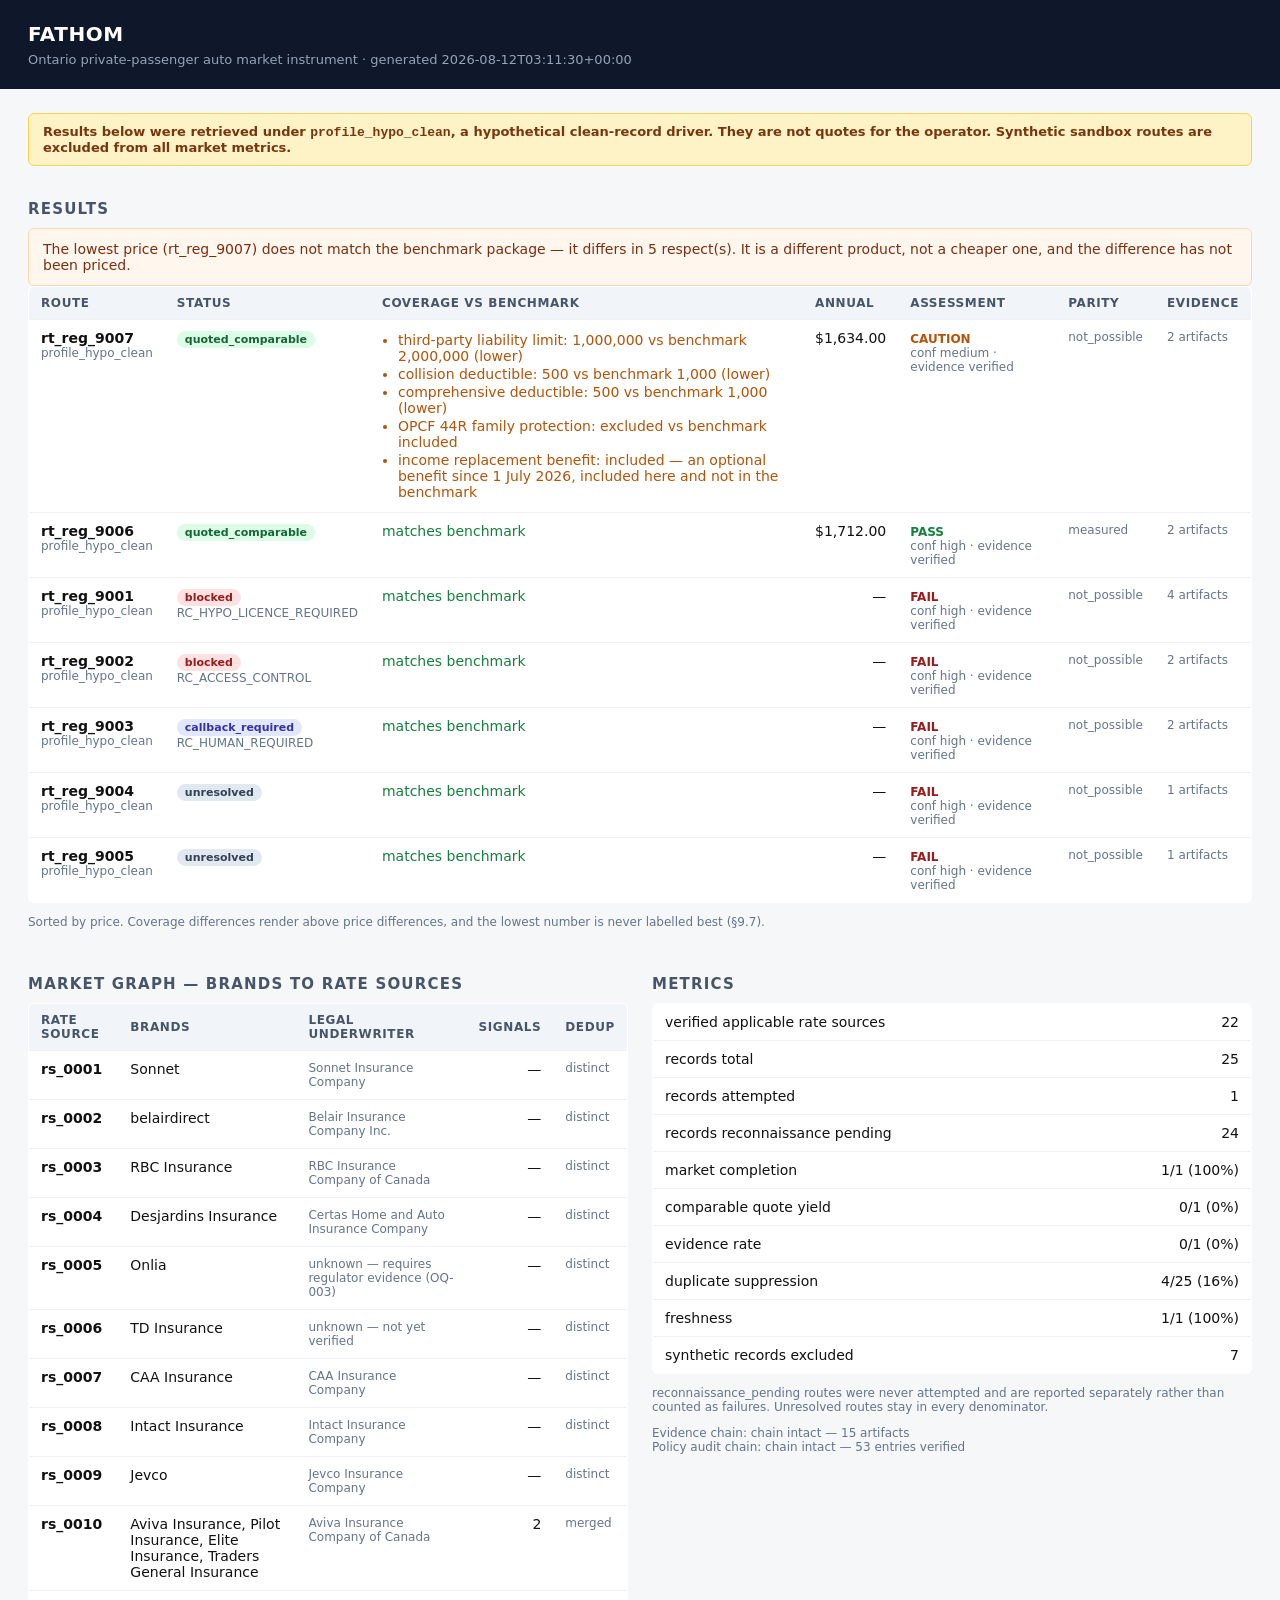
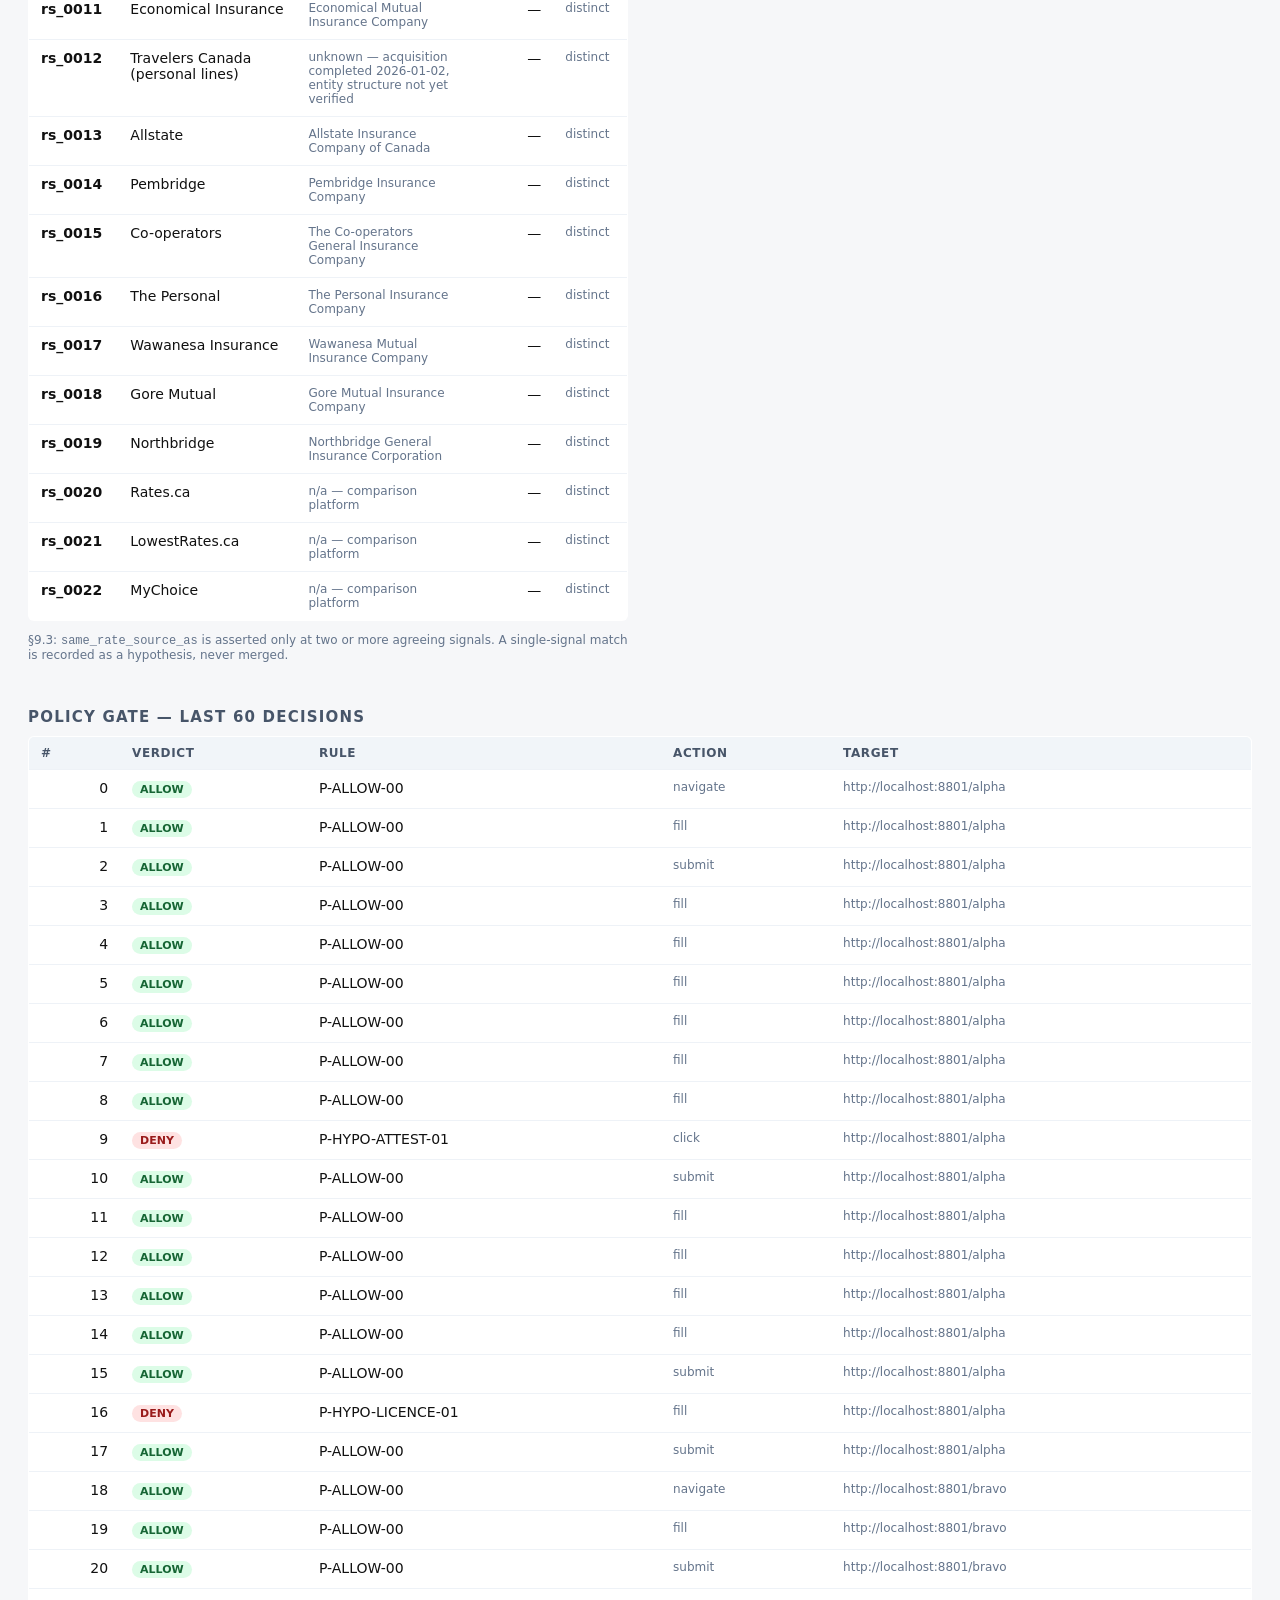
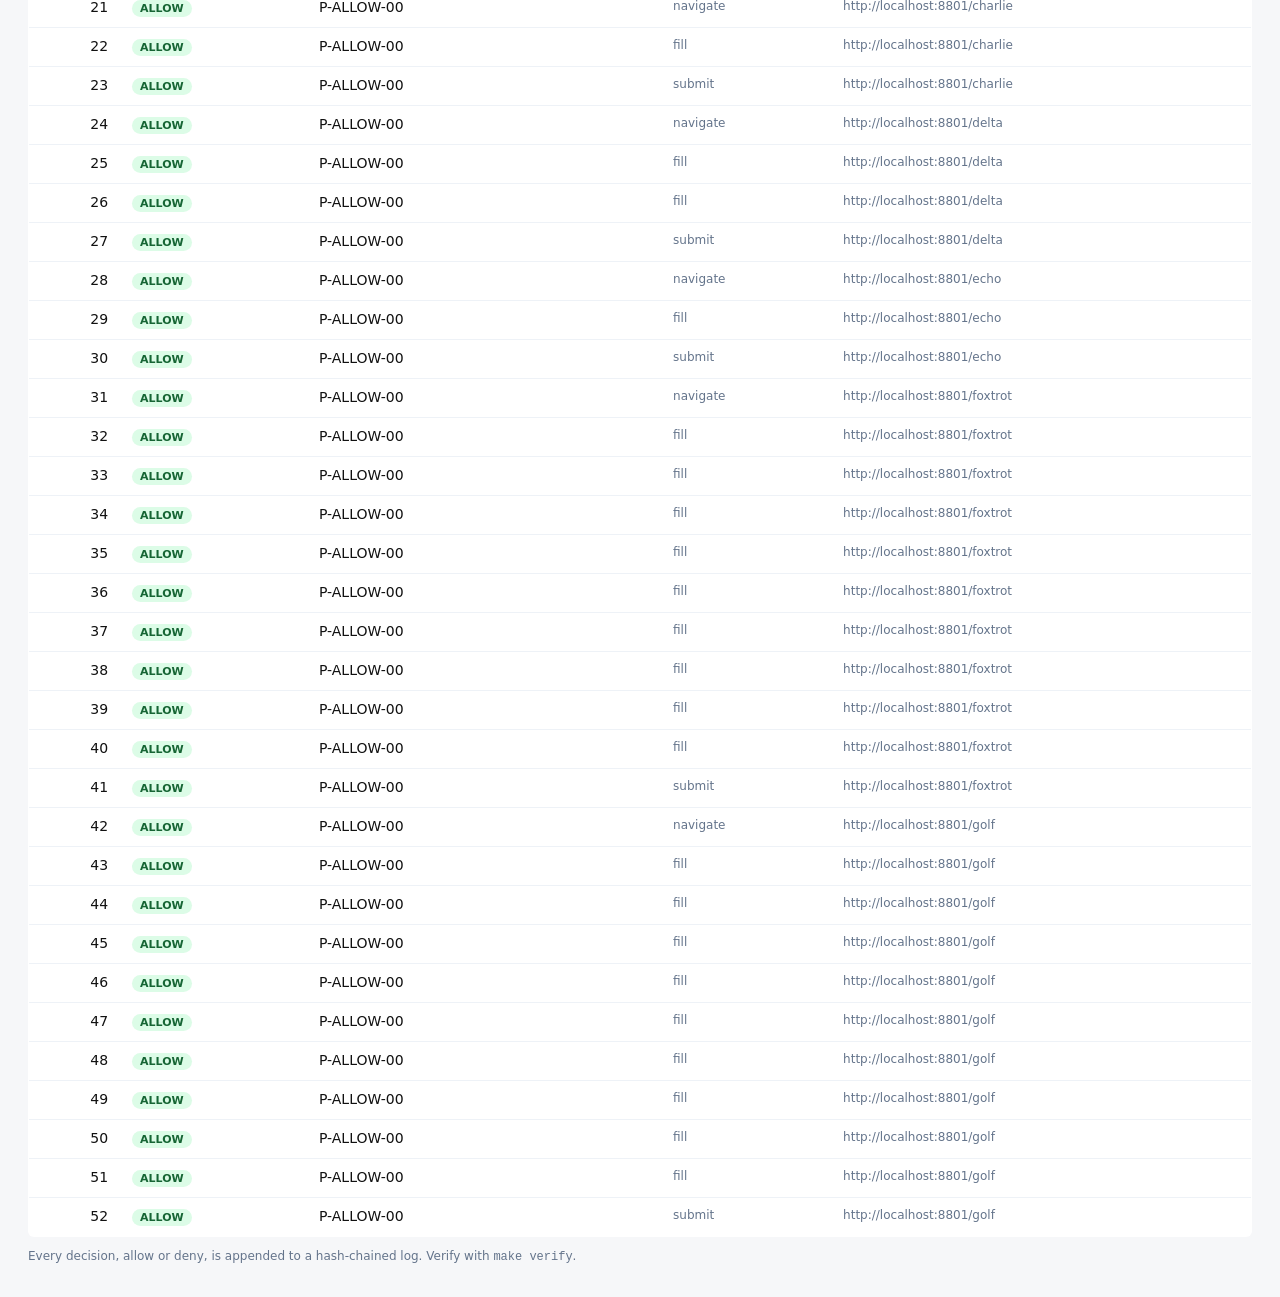
==== ui/index.html @ 572d137f "Registry seeded from evidenced sources; dedup collapses 25 brands to 22 sources Appendix A is not pr" ====
<!doctype html><html><head><meta charset="utf-8">
<title>FATHOM — Ontario auto market instrument</title>
<style>
 body{font-family:system-ui,-apple-system,sans-serif;margin:0;background:#f6f7f9;color:#111}
 header{background:#0f172a;color:#fff;padding:22px 28px}
 header h1{margin:0;font-size:20px;letter-spacing:.5px}
 header p{margin:6px 0 0;color:#94a3b8;font-size:13px}
 main{padding:24px 28px;max-width:1240px}
 h2{font-size:15px;text-transform:uppercase;letter-spacing:.08em;color:#475569;
     margin:34px 0 10px}
 table{width:100%;border-collapse:collapse;background:#fff;border:1px solid #e2e8f0;
        border-radius:6px;overflow:hidden;font-size:14px}
 th{text-align:left;background:#f1f5f9;padding:9px 12px;font-size:12px;color:#475569;
     text-transform:uppercase;letter-spacing:.05em}
 td{padding:10px 12px;border-top:1px solid #eef2f7;vertical-align:top}
 .num{text-align:right;font-variant-numeric:tabular-nums}
 .sub{color:#64748b;font-size:12px}
 .cov ul{margin:0;padding-left:16px} .cov li{margin:2px 0;color:#b45309}
 .ok{color:#15803d}
 .pill{display:inline-block;padding:2px 8px;border-radius:99px;font-size:11px;font-weight:600;
        background:#e2e8f0;color:#334155}
 .pill.quoted_comparable{background:#dcfce7;color:#166534}
 .pill.blocked{background:#fee2e2;color:#991b1b}
 .pill.manual_handoff{background:#fef3c7;color:#92400e}
 .pill.callback_required{background:#e0e7ff;color:#3730a3}
 .pill.DENY{background:#fee2e2;color:#991b1b} .pill.ALLOW{background:#dcfce7;color:#166534}
 .pill.ESCALATE{background:#fef3c7;color:#92400e}
 .verdict{font-weight:700;font-size:12px}
 .verdict.pass{color:#15803d} .verdict.caution{color:#b45309} .verdict.fail{color:#991b1b}
 .note{background:#fff7ed;border:1px solid #fed7aa;color:#7c2d12;padding:12px 14px;
        border-radius:6px;font-size:14px;margin:10px 0 0}
 .banner{background:#fef3c7;border:1px solid #fcd34d;color:#78350f;padding:10px 14px;
          border-radius:6px;font-size:13px;font-weight:600}
 .grid{display:grid;grid-template-columns:1fr 1fr;gap:24px}
 @media(max-width:900px){.grid{grid-template-columns:1fr}}
</style></head><body>
<header>
  <h1>FATHOM</h1>
  <p>Ontario private-passenger auto market instrument · generated
     2026-08-12T03:11:30+00:00</p>
</header>
<main>
  <div class="banner">Results below were retrieved under <code>profile_hypo_clean</code>, a
     <strong>hypothetical</strong> clean-record driver. They are not quotes for the operator.
     Synthetic sandbox routes are excluded from all market metrics.</div>

  <h2>Results</h2>
  <p class="note">The lowest price (rt_reg_9007) does not match the benchmark package — it differs in 5 respect(s). It is a different product, not a cheaper one, and the difference has not been priced.</p>
  <table>
    <tr><th>Route</th><th>Status</th><th>Coverage vs benchmark</th><th>Annual</th>
        <th>Assessment</th><th>Parity</th><th>Evidence</th></tr>
    
        <tr class="caution">
          <td><strong>rt_reg_9007</strong><div class="sub">profile_hypo_clean</div></td>
          <td><span class="pill quoted_comparable">quoted_comparable</span>
              </td>
          <td class="cov"><ul><li>third-party liability limit: 1,000,000 vs benchmark 2,000,000 (lower)</li><li>collision deductible: 500 vs benchmark 1,000 (lower)</li><li>comprehensive deductible: 500 vs benchmark 1,000 (lower)</li><li>OPCF 44R family protection: excluded vs benchmark included</li><li>income replacement benefit: included — an optional benefit since 1 July 2026, included here and not in the benchmark</li></ul></td>
          <td class="num">$1,634.00</td>
          <td><span class="verdict caution">CAUTION</span>
              <div class="sub">conf medium ·
              evidence verified</div></td>
          <td class="sub">not_possible</td>
          <td class="sub">2 artifacts</td>
        </tr>
        <tr class="pass">
          <td><strong>rt_reg_9006</strong><div class="sub">profile_hypo_clean</div></td>
          <td><span class="pill quoted_comparable">quoted_comparable</span>
              </td>
          <td class="cov"><span class="ok">matches benchmark</span></td>
          <td class="num">$1,712.00</td>
          <td><span class="verdict pass">PASS</span>
              <div class="sub">conf high ·
              evidence verified</div></td>
          <td class="sub">measured</td>
          <td class="sub">2 artifacts</td>
        </tr>
        <tr class="fail">
          <td><strong>rt_reg_9001</strong><div class="sub">profile_hypo_clean</div></td>
          <td><span class="pill blocked">blocked</span>
              <div class="sub">RC_HYPO_LICENCE_REQUIRED</div></td>
          <td class="cov"><span class="ok">matches benchmark</span></td>
          <td class="num">—</td>
          <td><span class="verdict fail">FAIL</span>
              <div class="sub">conf high ·
              evidence verified</div></td>
          <td class="sub">not_possible</td>
          <td class="sub">4 artifacts</td>
        </tr>
        <tr class="fail">
          <td><strong>rt_reg_9002</strong><div class="sub">profile_hypo_clean</div></td>
          <td><span class="pill blocked">blocked</span>
              <div class="sub">RC_ACCESS_CONTROL</div></td>
          <td class="cov"><span class="ok">matches benchmark</span></td>
          <td class="num">—</td>
          <td><span class="verdict fail">FAIL</span>
              <div class="sub">conf high ·
              evidence verified</div></td>
          <td class="sub">not_possible</td>
          <td class="sub">2 artifacts</td>
        </tr>
        <tr class="fail">
          <td><strong>rt_reg_9003</strong><div class="sub">profile_hypo_clean</div></td>
          <td><span class="pill callback_required">callback_required</span>
              <div class="sub">RC_HUMAN_REQUIRED</div></td>
          <td class="cov"><span class="ok">matches benchmark</span></td>
          <td class="num">—</td>
          <td><span class="verdict fail">FAIL</span>
              <div class="sub">conf high ·
              evidence verified</div></td>
          <td class="sub">not_possible</td>
          <td class="sub">2 artifacts</td>
        </tr>
        <tr class="fail">
          <td><strong>rt_reg_9004</strong><div class="sub">profile_hypo_clean</div></td>
          <td><span class="pill unresolved">unresolved</span>
              </td>
          <td class="cov"><span class="ok">matches benchmark</span></td>
          <td class="num">—</td>
          <td><span class="verdict fail">FAIL</span>
              <div class="sub">conf high ·
              evidence verified</div></td>
          <td class="sub">not_possible</td>
          <td class="sub">1 artifacts</td>
        </tr>
        <tr class="fail">
          <td><strong>rt_reg_9005</strong><div class="sub">profile_hypo_clean</div></td>
          <td><span class="pill unresolved">unresolved</span>
              </td>
          <td class="cov"><span class="ok">matches benchmark</span></td>
          <td class="num">—</td>
          <td><span class="verdict fail">FAIL</span>
              <div class="sub">conf high ·
              evidence verified</div></td>
          <td class="sub">not_possible</td>
          <td class="sub">1 artifacts</td>
        </tr>
  </table>
  <p class="sub">Sorted by price. Coverage differences render above price differences, and the
     lowest number is never labelled best (§9.7).</p>

  <div class="grid">
    <div>
      <h2>Market graph — brands to rate sources</h2>
      <table>
        <tr><th>Rate source</th><th>Brands</th><th>Legal underwriter</th><th>Signals</th>
            <th>Dedup</th></tr>
        
        <tr><td><strong>rs_0001</strong></td><td>Sonnet</td>
            <td class="sub">Sonnet Insurance Company</td>
            <td class="num">—</td>
            <td class="sub">distinct</td></tr>
        <tr><td><strong>rs_0002</strong></td><td>belairdirect</td>
            <td class="sub">Belair Insurance Company Inc.</td>
            <td class="num">—</td>
            <td class="sub">distinct</td></tr>
        <tr><td><strong>rs_0003</strong></td><td>RBC Insurance</td>
            <td class="sub">RBC Insurance Company of Canada</td>
            <td class="num">—</td>
            <td class="sub">distinct</td></tr>
        <tr><td><strong>rs_0004</strong></td><td>Desjardins Insurance</td>
            <td class="sub">Certas Home and Auto Insurance Company</td>
            <td class="num">—</td>
            <td class="sub">distinct</td></tr>
        <tr><td><strong>rs_0005</strong></td><td>Onlia</td>
            <td class="sub">unknown — requires regulator evidence (OQ-003)</td>
            <td class="num">—</td>
            <td class="sub">distinct</td></tr>
        <tr><td><strong>rs_0006</strong></td><td>TD Insurance</td>
            <td class="sub">unknown — not yet verified</td>
            <td class="num">—</td>
            <td class="sub">distinct</td></tr>
        <tr><td><strong>rs_0007</strong></td><td>CAA Insurance</td>
            <td class="sub">CAA Insurance Company</td>
            <td class="num">—</td>
            <td class="sub">distinct</td></tr>
        <tr><td><strong>rs_0008</strong></td><td>Intact Insurance</td>
            <td class="sub">Intact Insurance Company</td>
            <td class="num">—</td>
            <td class="sub">distinct</td></tr>
        <tr><td><strong>rs_0009</strong></td><td>Jevco</td>
            <td class="sub">Jevco Insurance Company</td>
            <td class="num">—</td>
            <td class="sub">distinct</td></tr>
        <tr><td><strong>rs_0010</strong></td><td>Aviva Insurance, Pilot Insurance, Elite Insurance, Traders General Insurance</td>
            <td class="sub">Aviva Insurance Company of Canada</td>
            <td class="num">2</td>
            <td class="sub">merged</td></tr>
        <tr><td><strong>rs_0011</strong></td><td>Economical Insurance</td>
            <td class="sub">Economical Mutual Insurance Company</td>
            <td class="num">—</td>
            <td class="sub">distinct</td></tr>
        <tr><td><strong>rs_0012</strong></td><td>Travelers Canada (personal lines)</td>
            <td class="sub">unknown — acquisition completed 2026-01-02, entity structure not yet verified</td>
            <td class="num">—</td>
            <td class="sub">distinct</td></tr>
        <tr><td><strong>rs_0013</strong></td><td>Allstate</td>
            <td class="sub">Allstate Insurance Company of Canada</td>
            <td class="num">—</td>
            <td class="sub">distinct</td></tr>
        <tr><td><strong>rs_0014</strong></td><td>Pembridge</td>
            <td class="sub">Pembridge Insurance Company</td>
            <td class="num">—</td>
            <td class="sub">distinct</td></tr>
        <tr><td><strong>rs_0015</strong></td><td>Co-operators</td>
            <td class="sub">The Co-operators General Insurance Company</td>
            <td class="num">—</td>
            <td class="sub">distinct</td></tr>
        <tr><td><strong>rs_0016</strong></td><td>The Personal</td>
            <td class="sub">The Personal Insurance Company</td>
            <td class="num">—</td>
            <td class="sub">distinct</td></tr>
        <tr><td><strong>rs_0017</strong></td><td>Wawanesa Insurance</td>
            <td class="sub">Wawanesa Mutual Insurance Company</td>
            <td class="num">—</td>
            <td class="sub">distinct</td></tr>
        <tr><td><strong>rs_0018</strong></td><td>Gore Mutual</td>
            <td class="sub">Gore Mutual Insurance Company</td>
            <td class="num">—</td>
            <td class="sub">distinct</td></tr>
        <tr><td><strong>rs_0019</strong></td><td>Northbridge</td>
            <td class="sub">Northbridge General Insurance Corporation</td>
            <td class="num">—</td>
            <td class="sub">distinct</td></tr>
        <tr><td><strong>rs_0020</strong></td><td>Rates.ca</td>
            <td class="sub">n/a — comparison platform</td>
            <td class="num">—</td>
            <td class="sub">distinct</td></tr>
        <tr><td><strong>rs_0021</strong></td><td>LowestRates.ca</td>
            <td class="sub">n/a — comparison platform</td>
            <td class="num">—</td>
            <td class="sub">distinct</td></tr>
        <tr><td><strong>rs_0022</strong></td><td>MyChoice</td>
            <td class="sub">n/a — comparison platform</td>
            <td class="num">—</td>
            <td class="sub">distinct</td></tr>
      </table>
      <p class="sub">§9.3: <code>same_rate_source_as</code> is asserted only at two or more
         agreeing signals. A single-signal match is recorded as a hypothesis, never merged.</p>
    </div>
    <div>
      <h2>Metrics</h2>
      <table><tr><td>verified applicable rate sources</td><td class='num'>22</td></tr><tr><td>records total</td><td class='num'>25</td></tr><tr><td>records attempted</td><td class='num'>1</td></tr><tr><td>records reconnaissance pending</td><td class='num'>24</td></tr><tr><td>market completion</td><td class='num'>1/1 (100%)</td></tr><tr><td>comparable quote yield</td><td class='num'>0/1 (0%)</td></tr><tr><td>evidence rate</td><td class='num'>0/1 (0%)</td></tr><tr><td>duplicate suppression</td><td class='num'>4/25 (16%)</td></tr><tr><td>freshness</td><td class='num'>1/1 (100%)</td></tr><tr><td>synthetic records excluded</td><td class='num'>7</td></tr></table>
      <p class="sub">reconnaissance_pending routes were never attempted and are reported separately rather than counted as failures. Unresolved routes stay in every denominator.</p>
      <p class="sub">Evidence chain: chain intact — 15 artifacts<br>
         Policy audit chain: chain intact — 53 entries verified</p>
    </div>
  </div>

  <h2>Policy gate — last 60 decisions</h2>
  <table>
    <tr><th>#</th><th>Verdict</th><th>Rule</th><th>Action</th><th>Target</th></tr>
    <tr><td class='num'>0</td><td><span class='pill ALLOW'>ALLOW</span></td><td>P-ALLOW-00</td><td class='sub'>navigate</td><td class='sub'>http://localhost:8801/alpha</td></tr><tr><td class='num'>1</td><td><span class='pill ALLOW'>ALLOW</span></td><td>P-ALLOW-00</td><td class='sub'>fill</td><td class='sub'>http://localhost:8801/alpha</td></tr><tr><td class='num'>2</td><td><span class='pill ALLOW'>ALLOW</span></td><td>P-ALLOW-00</td><td class='sub'>submit</td><td class='sub'>http://localhost:8801/alpha</td></tr><tr><td class='num'>3</td><td><span class='pill ALLOW'>ALLOW</span></td><td>P-ALLOW-00</td><td class='sub'>fill</td><td class='sub'>http://localhost:8801/alpha</td></tr><tr><td class='num'>4</td><td><span class='pill ALLOW'>ALLOW</span></td><td>P-ALLOW-00</td><td class='sub'>fill</td><td class='sub'>http://localhost:8801/alpha</td></tr><tr><td class='num'>5</td><td><span class='pill ALLOW'>ALLOW</span></td><td>P-ALLOW-00</td><td class='sub'>fill</td><td class='sub'>http://localhost:8801/alpha</td></tr><tr><td class='num'>6</td><td><span class='pill ALLOW'>ALLOW</span></td><td>P-ALLOW-00</td><td class='sub'>fill</td><td class='sub'>http://localhost:8801/alpha</td></tr><tr><td class='num'>7</td><td><span class='pill ALLOW'>ALLOW</span></td><td>P-ALLOW-00</td><td class='sub'>fill</td><td class='sub'>http://localhost:8801/alpha</td></tr><tr><td class='num'>8</td><td><span class='pill ALLOW'>ALLOW</span></td><td>P-ALLOW-00</td><td class='sub'>fill</td><td class='sub'>http://localhost:8801/alpha</td></tr><tr><td class='num'>9</td><td><span class='pill DENY'>DENY</span></td><td>P-HYPO-ATTEST-01</td><td class='sub'>click</td><td class='sub'>http://localhost:8801/alpha</td></tr><tr><td class='num'>10</td><td><span class='pill ALLOW'>ALLOW</span></td><td>P-ALLOW-00</td><td class='sub'>submit</td><td class='sub'>http://localhost:8801/alpha</td></tr><tr><td class='num'>11</td><td><span class='pill ALLOW'>ALLOW</span></td><td>P-ALLOW-00</td><td class='sub'>fill</td><td class='sub'>http://localhost:8801/alpha</td></tr><tr><td class='num'>12</td><td><span class='pill ALLOW'>ALLOW</span></td><td>P-ALLOW-00</td><td class='sub'>fill</td><td class='sub'>http://localhost:8801/alpha</td></tr><tr><td class='num'>13</td><td><span class='pill ALLOW'>ALLOW</span></td><td>P-ALLOW-00</td><td class='sub'>fill</td><td class='sub'>http://localhost:8801/alpha</td></tr><tr><td class='num'>14</td><td><span class='pill ALLOW'>ALLOW</span></td><td>P-ALLOW-00</td><td class='sub'>fill</td><td class='sub'>http://localhost:8801/alpha</td></tr><tr><td class='num'>15</td><td><span class='pill ALLOW'>ALLOW</span></td><td>P-ALLOW-00</td><td class='sub'>submit</td><td class='sub'>http://localhost:8801/alpha</td></tr><tr><td class='num'>16</td><td><span class='pill DENY'>DENY</span></td><td>P-HYPO-LICENCE-01</td><td class='sub'>fill</td><td class='sub'>http://localhost:8801/alpha</td></tr><tr><td class='num'>17</td><td><span class='pill ALLOW'>ALLOW</span></td><td>P-ALLOW-00</td><td class='sub'>submit</td><td class='sub'>http://localhost:8801/alpha</td></tr><tr><td class='num'>18</td><td><span class='pill ALLOW'>ALLOW</span></td><td>P-ALLOW-00</td><td class='sub'>navigate</td><td class='sub'>http://localhost:8801/bravo</td></tr><tr><td class='num'>19</td><td><span class='pill ALLOW'>ALLOW</span></td><td>P-ALLOW-00</td><td class='sub'>fill</td><td class='sub'>http://localhost:8801/bravo</td></tr><tr><td class='num'>20</td><td><span class='pill ALLOW'>ALLOW</span></td><td>P-ALLOW-00</td><td class='sub'>submit</td><td class='sub'>http://localhost:8801/bravo</td></tr><tr><td class='num'>21</td><td><span class='pill ALLOW'>ALLOW</span></td><td>P-ALLOW-00</td><td class='sub'>navigate</td><td class='sub'>http://localhost:8801/charlie</td></tr><tr><td class='num'>22</td><td><span class='pill ALLOW'>ALLOW</span></td><td>P-ALLOW-00</td><td class='sub'>fill</td><td class='sub'>http://localhost:8801/charlie</td></tr><tr><td class='num'>23</td><td><span class='pill ALLOW'>ALLOW</span></td><td>P-ALLOW-00</td><td class='sub'>submit</td><td class='sub'>http://localhost:8801/charlie</td></tr><tr><td class='num'>24</td><td><span class='pill ALLOW'>ALLOW</span></td><td>P-ALLOW-00</td><td class='sub'>navigate</td><td class='sub'>http://localhost:8801/delta</td></tr><tr><td class='num'>25</td><td><span class='pill ALLOW'>ALLOW</span></td><td>P-ALLOW-00</td><td class='sub'>fill</td><td class='sub'>http://localhost:8801/delta</td></tr><tr><td class='num'>26</td><td><span class='pill ALLOW'>ALLOW</span></td><td>P-ALLOW-00</td><td class='sub'>fill</td><td class='sub'>http://localhost:8801/delta</td></tr><tr><td class='num'>27</td><td><span class='pill ALLOW'>ALLOW</span></td><td>P-ALLOW-00</td><td class='sub'>submit</td><td class='sub'>http://localhost:8801/delta</td></tr><tr><td class='num'>28</td><td><span class='pill ALLOW'>ALLOW</span></td><td>P-ALLOW-00</td><td class='sub'>navigate</td><td class='sub'>http://localhost:8801/echo</td></tr><tr><td class='num'>29</td><td><span class='pill ALLOW'>ALLOW</span></td><td>P-ALLOW-00</td><td class='sub'>fill</td><td class='sub'>http://localhost:8801/echo</td></tr><tr><td class='num'>30</td><td><span class='pill ALLOW'>ALLOW</span></td><td>P-ALLOW-00</td><td class='sub'>submit</td><td class='sub'>http://localhost:8801/echo</td></tr><tr><td class='num'>31</td><td><span class='pill ALLOW'>ALLOW</span></td><td>P-ALLOW-00</td><td class='sub'>navigate</td><td class='sub'>http://localhost:8801/foxtrot</td></tr><tr><td class='num'>32</td><td><span class='pill ALLOW'>ALLOW</span></td><td>P-ALLOW-00</td><td class='sub'>fill</td><td class='sub'>http://localhost:8801/foxtrot</td></tr><tr><td class='num'>33</td><td><span class='pill ALLOW'>ALLOW</span></td><td>P-ALLOW-00</td><td class='sub'>fill</td><td class='sub'>http://localhost:8801/foxtrot</td></tr><tr><td class='num'>34</td><td><span class='pill ALLOW'>ALLOW</span></td><td>P-ALLOW-00</td><td class='sub'>fill</td><td class='sub'>http://localhost:8801/foxtrot</td></tr><tr><td class='num'>35</td><td><span class='pill ALLOW'>ALLOW</span></td><td>P-ALLOW-00</td><td class='sub'>fill</td><td class='sub'>http://localhost:8801/foxtrot</td></tr><tr><td class='num'>36</td><td><span class='pill ALLOW'>ALLOW</span></td><td>P-ALLOW-00</td><td class='sub'>fill</td><td class='sub'>http://localhost:8801/foxtrot</td></tr><tr><td class='num'>37</td><td><span class='pill ALLOW'>ALLOW</span></td><td>P-ALLOW-00</td><td class='sub'>fill</td><td class='sub'>http://localhost:8801/foxtrot</td></tr><tr><td class='num'>38</td><td><span class='pill ALLOW'>ALLOW</span></td><td>P-ALLOW-00</td><td class='sub'>fill</td><td class='sub'>http://localhost:8801/foxtrot</td></tr><tr><td class='num'>39</td><td><span class='pill ALLOW'>ALLOW</span></td><td>P-ALLOW-00</td><td class='sub'>fill</td><td class='sub'>http://localhost:8801/foxtrot</td></tr><tr><td class='num'>40</td><td><span class='pill ALLOW'>ALLOW</span></td><td>P-ALLOW-00</td><td class='sub'>fill</td><td class='sub'>http://localhost:8801/foxtrot</td></tr><tr><td class='num'>41</td><td><span class='pill ALLOW'>ALLOW</span></td><td>P-ALLOW-00</td><td class='sub'>submit</td><td class='sub'>http://localhost:8801/foxtrot</td></tr><tr><td class='num'>42</td><td><span class='pill ALLOW'>ALLOW</span></td><td>P-ALLOW-00</td><td class='sub'>navigate</td><td class='sub'>http://localhost:8801/golf</td></tr><tr><td class='num'>43</td><td><span class='pill ALLOW'>ALLOW</span></td><td>P-ALLOW-00</td><td class='sub'>fill</td><td class='sub'>http://localhost:8801/golf</td></tr><tr><td class='num'>44</td><td><span class='pill ALLOW'>ALLOW</span></td><td>P-ALLOW-00</td><td class='sub'>fill</td><td class='sub'>http://localhost:8801/golf</td></tr><tr><td class='num'>45</td><td><span class='pill ALLOW'>ALLOW</span></td><td>P-ALLOW-00</td><td class='sub'>fill</td><td class='sub'>http://localhost:8801/golf</td></tr><tr><td class='num'>46</td><td><span class='pill ALLOW'>ALLOW</span></td><td>P-ALLOW-00</td><td class='sub'>fill</td><td class='sub'>http://localhost:8801/golf</td></tr><tr><td class='num'>47</td><td><span class='pill ALLOW'>ALLOW</span></td><td>P-ALLOW-00</td><td class='sub'>fill</td><td class='sub'>http://localhost:8801/golf</td></tr><tr><td class='num'>48</td><td><span class='pill ALLOW'>ALLOW</span></td><td>P-ALLOW-00</td><td class='sub'>fill</td><td class='sub'>http://localhost:8801/golf</td></tr><tr><td class='num'>49</td><td><span class='pill ALLOW'>ALLOW</span></td><td>P-ALLOW-00</td><td class='sub'>fill</td><td class='sub'>http://localhost:8801/golf</td></tr><tr><td class='num'>50</td><td><span class='pill ALLOW'>ALLOW</span></td><td>P-ALLOW-00</td><td class='sub'>fill</td><td class='sub'>http://localhost:8801/golf</td></tr><tr><td class='num'>51</td><td><span class='pill ALLOW'>ALLOW</span></td><td>P-ALLOW-00</td><td class='sub'>fill</td><td class='sub'>http://localhost:8801/golf</td></tr><tr><td class='num'>52</td><td><span class='pill ALLOW'>ALLOW</span></td><td>P-ALLOW-00</td><td class='sub'>submit</td><td class='sub'>http://localhost:8801/golf</td></tr>
  </table>
  <p class="sub">Every decision, allow or deny, is appended to a hash-chained log. Verify with
     <code>make verify</code>.</p>
</main></body></html>
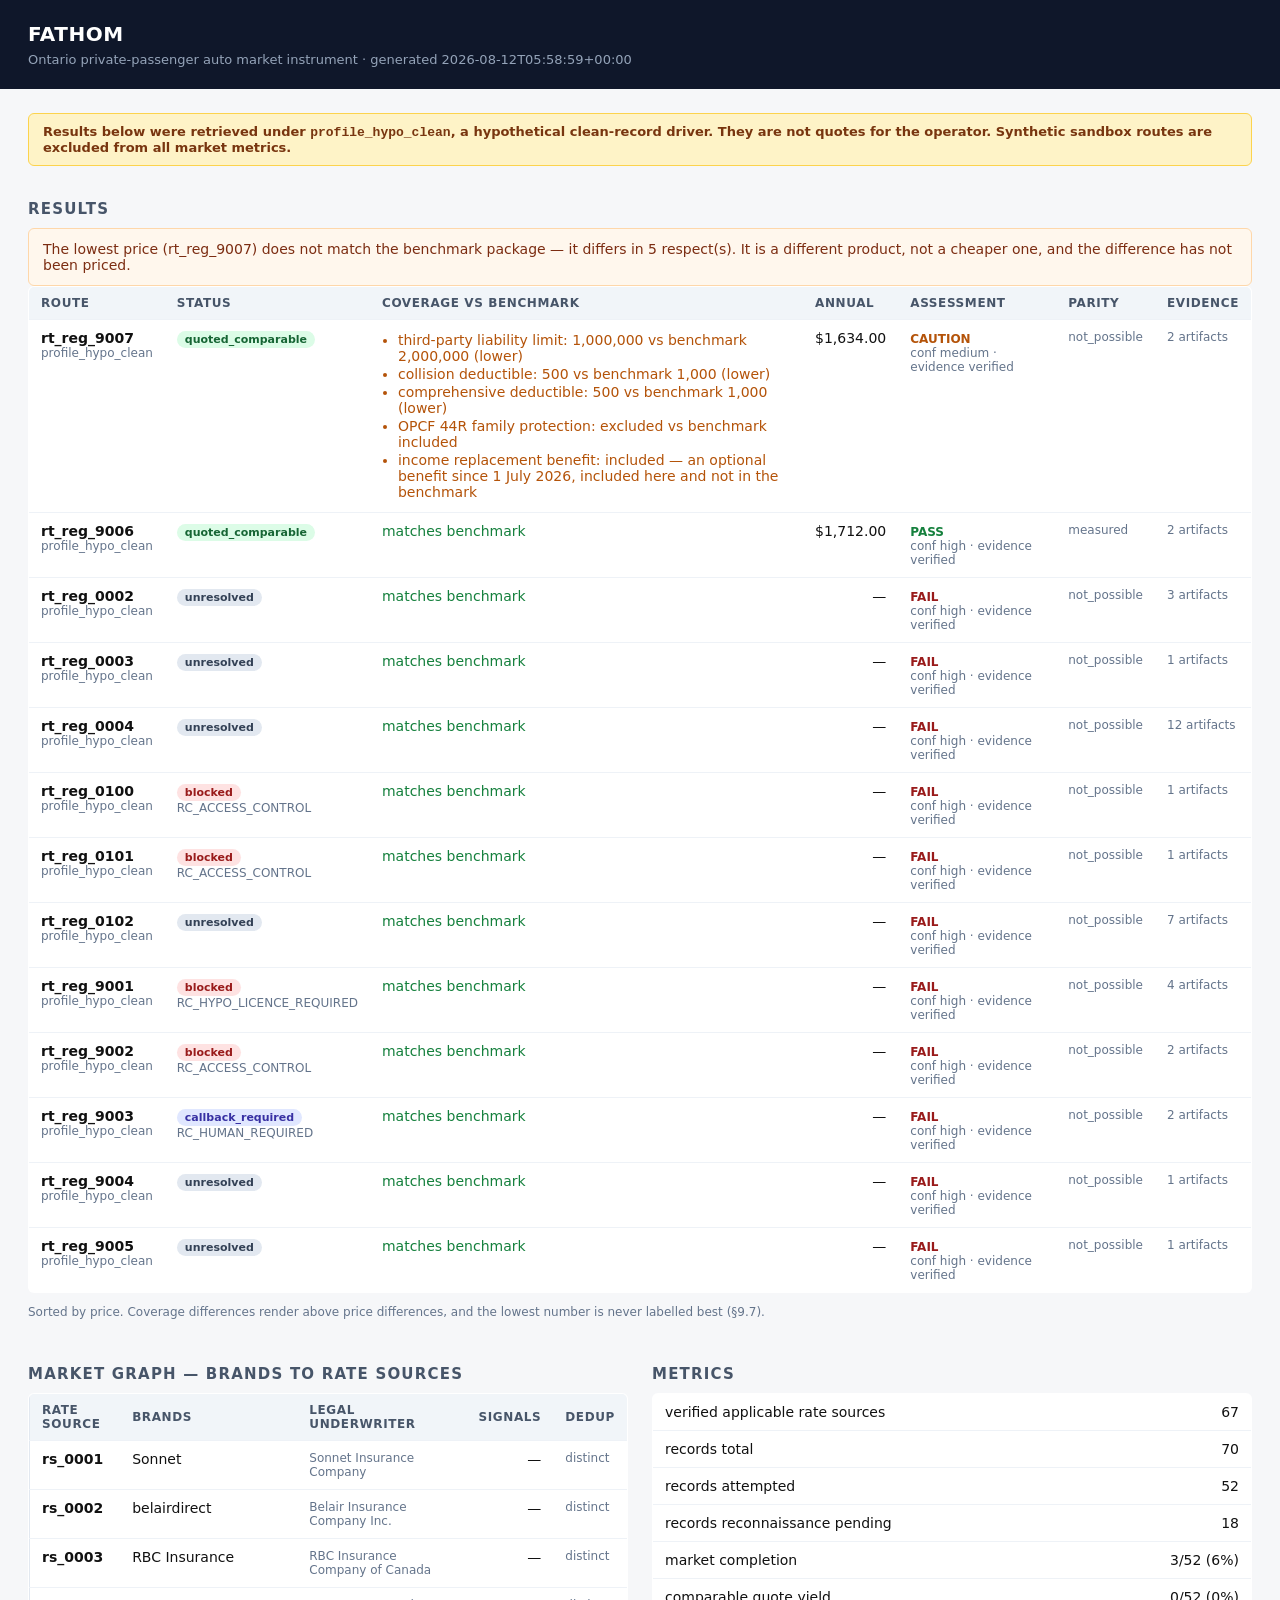
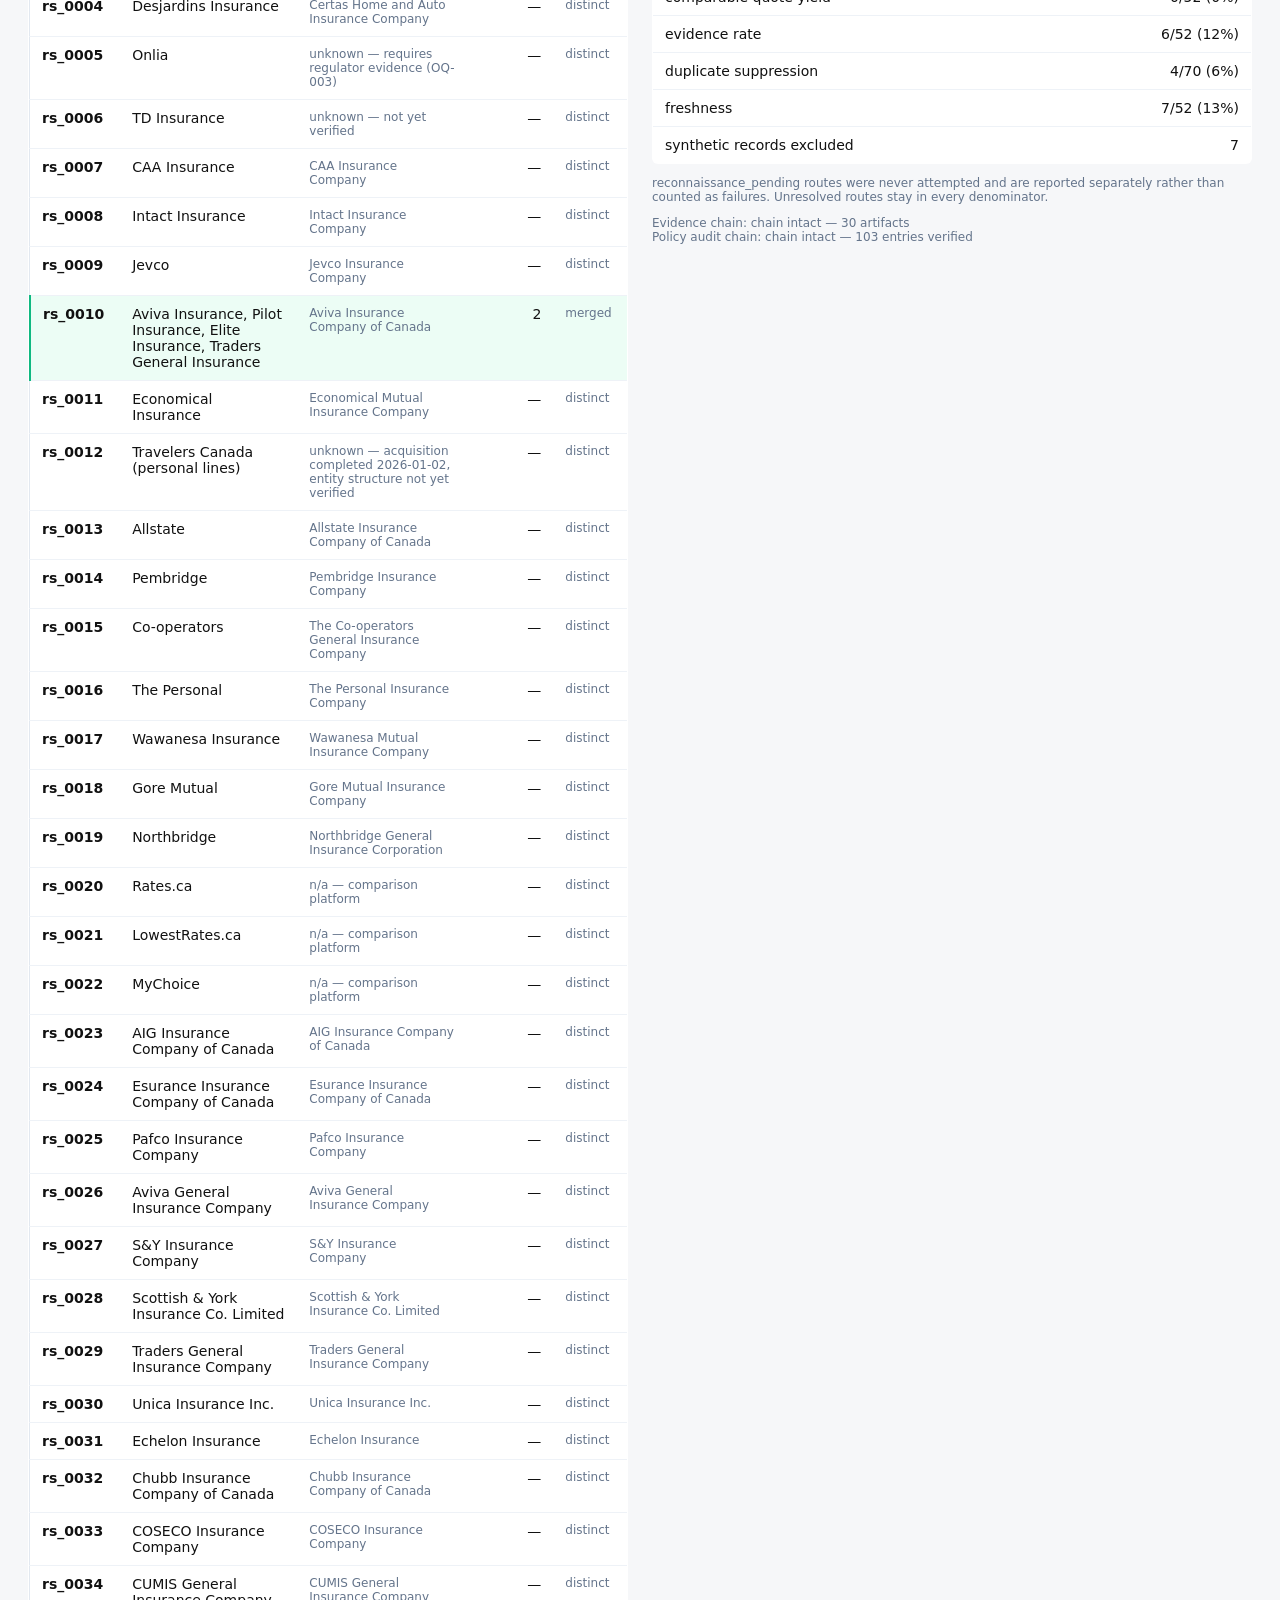
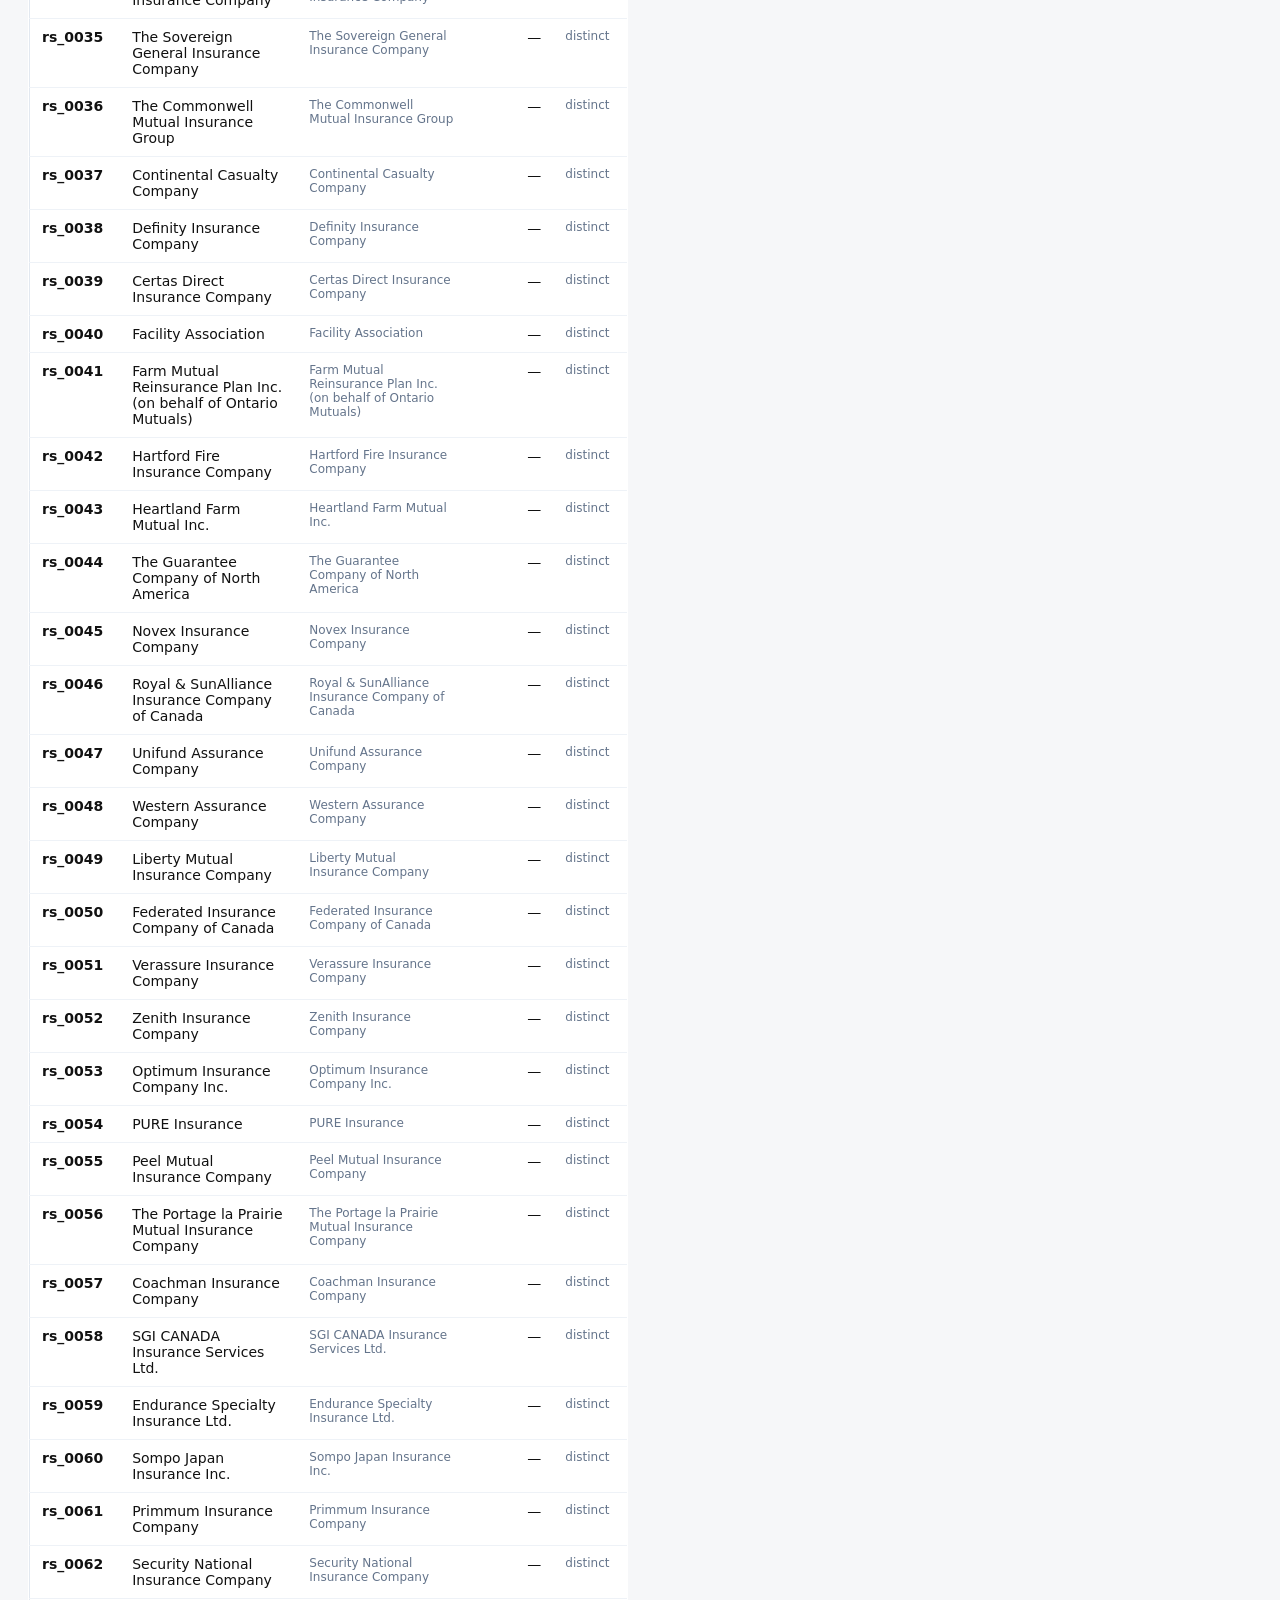
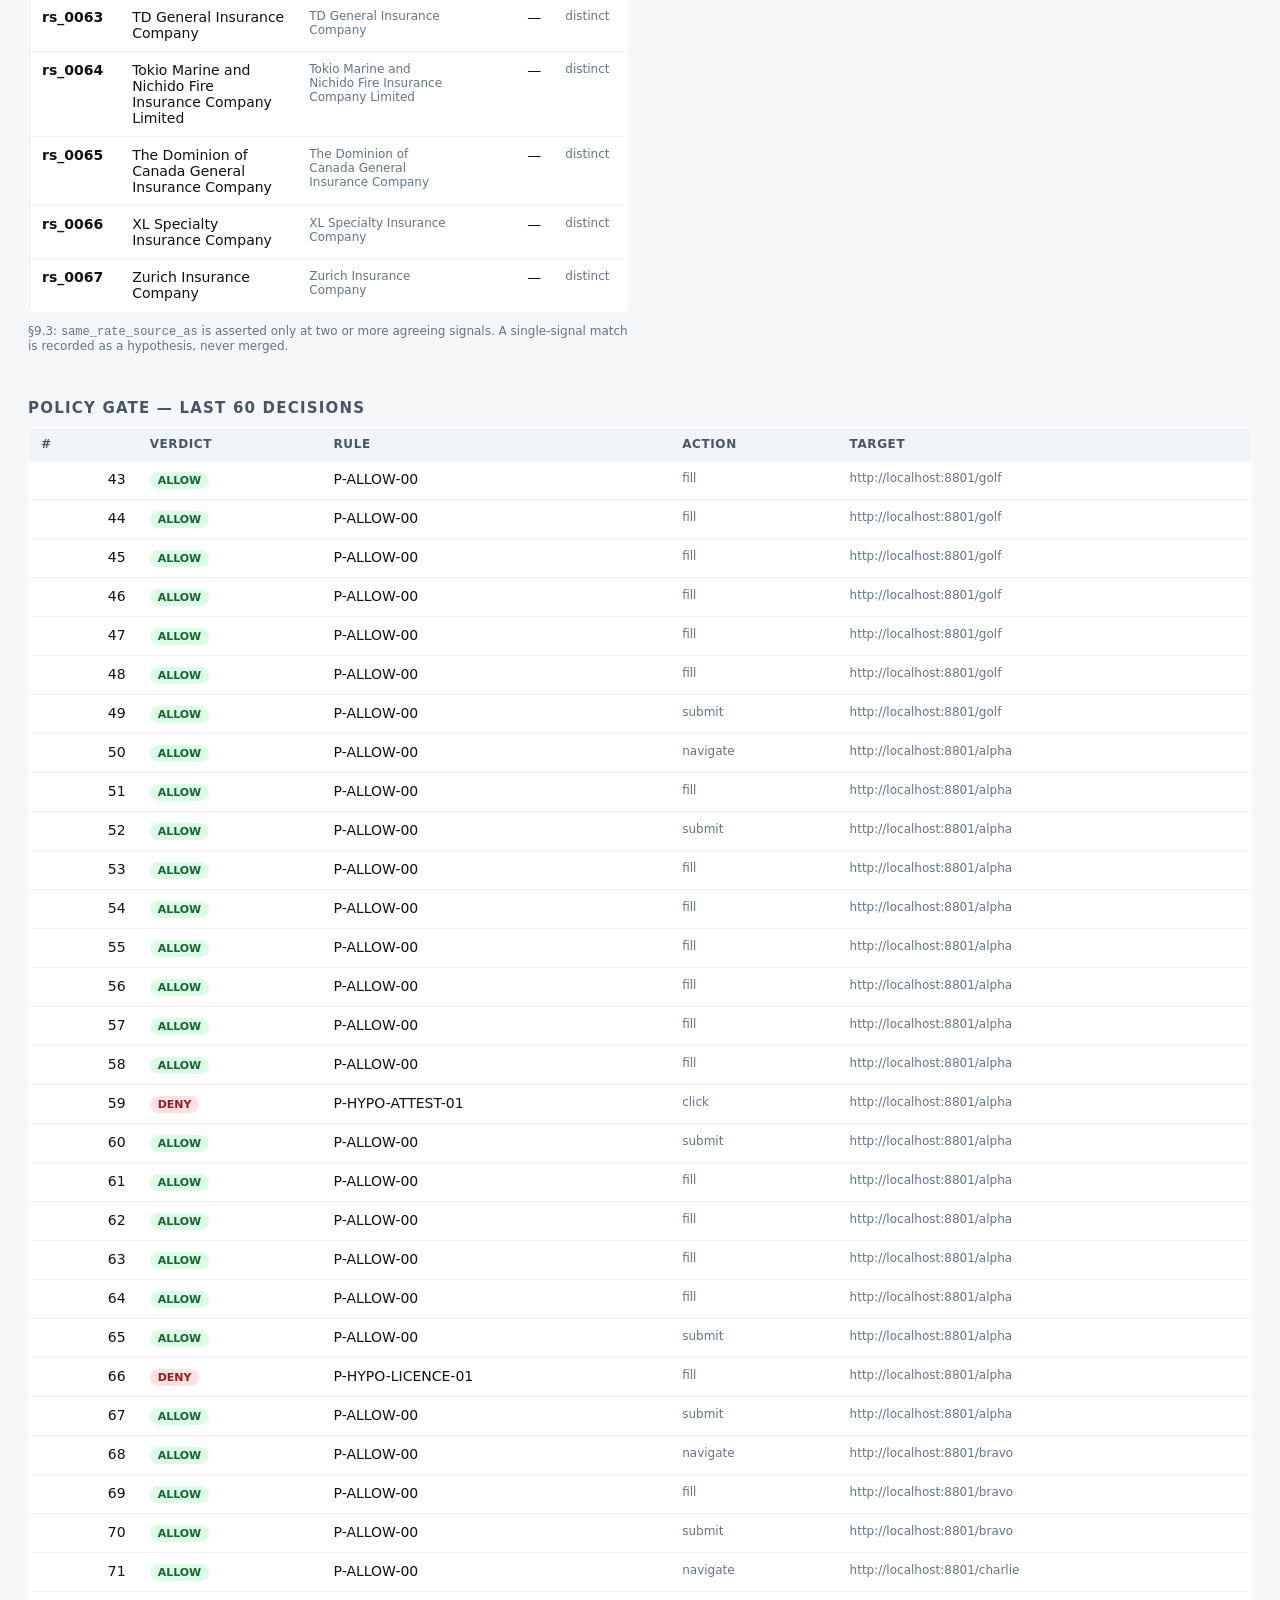
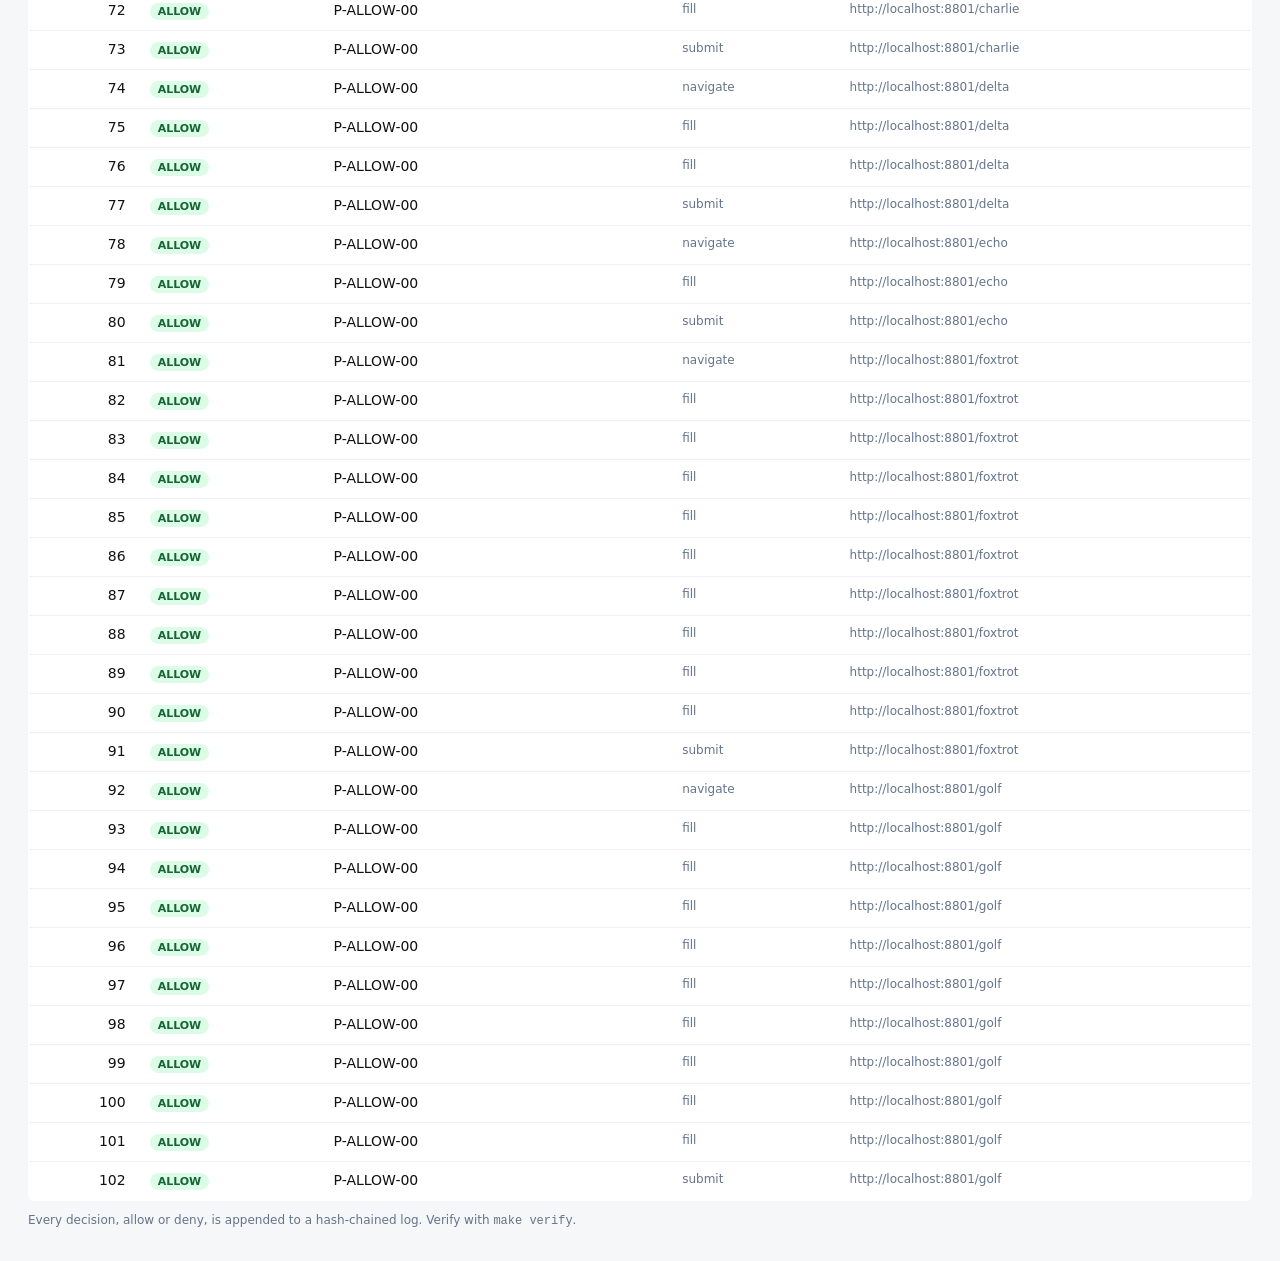
==== commit 79e77d9e: "Appendix A merged, six approved routes run, deliverables regenerated REGISTRY - Appendix A stored ve" ====
--- a/ui/index.html
+++ b/ui/index.html
@@ -31,13 +31,14 @@
         border-radius:6px;font-size:14px;margin:10px 0 0}
  .banner{background:#fef3c7;border:1px solid #fcd34d;color:#78350f;padding:10px 14px;
           border-radius:6px;font-size:13px;font-weight:600}
+ tr.merged{background:#ecfdf5} tr.merged td:first-child{border-left:3px solid #10b981}
  .grid{display:grid;grid-template-columns:1fr 1fr;gap:24px}
  @media(max-width:900px){.grid{grid-template-columns:1fr}}
 </style></head><body>
 <header>
   <h1>FATHOM</h1>
   <p>Ontario private-passenger auto market instrument · generated
-     2026-08-12T03:11:30+00:00</p>
+     2026-08-12T05:58:59+00:00</p>
 </header>
 <main>
   <div class="banner">Results below were retrieved under <code>profile_hypo_clean</code>, a
@@ -75,6 +76,78 @@
           <td class="sub">2 artifacts</td>
         </tr>
         <tr class="fail">
+          <td><strong>rt_reg_0002</strong><div class="sub">profile_hypo_clean</div></td>
+          <td><span class="pill unresolved">unresolved</span>
+              </td>
+          <td class="cov"><span class="ok">matches benchmark</span></td>
+          <td class="num">—</td>
+          <td><span class="verdict fail">FAIL</span>
+              <div class="sub">conf high ·
+              evidence verified</div></td>
+          <td class="sub">not_possible</td>
+          <td class="sub">3 artifacts</td>
+        </tr>
+        <tr class="fail">
+          <td><strong>rt_reg_0003</strong><div class="sub">profile_hypo_clean</div></td>
+          <td><span class="pill unresolved">unresolved</span>
+              </td>
+          <td class="cov"><span class="ok">matches benchmark</span></td>
+          <td class="num">—</td>
+          <td><span class="verdict fail">FAIL</span>
+              <div class="sub">conf high ·
+              evidence verified</div></td>
+          <td class="sub">not_possible</td>
+          <td class="sub">1 artifacts</td>
+        </tr>
+        <tr class="fail">
+          <td><strong>rt_reg_0004</strong><div class="sub">profile_hypo_clean</div></td>
+          <td><span class="pill unresolved">unresolved</span>
+              </td>
+          <td class="cov"><span class="ok">matches benchmark</span></td>
+          <td class="num">—</td>
+          <td><span class="verdict fail">FAIL</span>
+              <div class="sub">conf high ·
+              evidence verified</div></td>
+          <td class="sub">not_possible</td>
+          <td class="sub">12 artifacts</td>
+        </tr>
+        <tr class="fail">
+          <td><strong>rt_reg_0100</strong><div class="sub">profile_hypo_clean</div></td>
+          <td><span class="pill blocked">blocked</span>
+              <div class="sub">RC_ACCESS_CONTROL</div></td>
+          <td class="cov"><span class="ok">matches benchmark</span></td>
+          <td class="num">—</td>
+          <td><span class="verdict fail">FAIL</span>
+              <div class="sub">conf high ·
+              evidence verified</div></td>
+          <td class="sub">not_possible</td>
+          <td class="sub">1 artifacts</td>
+        </tr>
+        <tr class="fail">
+          <td><strong>rt_reg_0101</strong><div class="sub">profile_hypo_clean</div></td>
+          <td><span class="pill blocked">blocked</span>
+              <div class="sub">RC_ACCESS_CONTROL</div></td>
+          <td class="cov"><span class="ok">matches benchmark</span></td>
+          <td class="num">—</td>
+          <td><span class="verdict fail">FAIL</span>
+              <div class="sub">conf high ·
+              evidence verified</div></td>
+          <td class="sub">not_possible</td>
+          <td class="sub">1 artifacts</td>
+        </tr>
+        <tr class="fail">
+          <td><strong>rt_reg_0102</strong><div class="sub">profile_hypo_clean</div></td>
+          <td><span class="pill unresolved">unresolved</span>
+              </td>
+          <td class="cov"><span class="ok">matches benchmark</span></td>
+          <td class="num">—</td>
+          <td><span class="verdict fail">FAIL</span>
+              <div class="sub">conf high ·
+              evidence verified</div></td>
+          <td class="sub">not_possible</td>
+          <td class="sub">7 artifacts</td>
+        </tr>
+        <tr class="fail">
           <td><strong>rt_reg_9001</strong><div class="sub">profile_hypo_clean</div></td>
           <td><span class="pill blocked">blocked</span>
               <div class="sub">RC_HYPO_LICENCE_REQUIRED</div></td>
@@ -145,92 +218,339 @@
         <tr><th>Rate source</th><th>Brands</th><th>Legal underwriter</th><th>Signals</th>
             <th>Dedup</th></tr>
         
-        <tr><td><strong>rs_0001</strong></td><td>Sonnet</td>
+        <tr class="">
+            <td><strong>rs_0001</strong></td><td>Sonnet</td>
             <td class="sub">Sonnet Insurance Company</td>
             <td class="num">—</td>
             <td class="sub">distinct</td></tr>
-        <tr><td><strong>rs_0002</strong></td><td>belairdirect</td>
+        <tr class="">
+            <td><strong>rs_0002</strong></td><td>belairdirect</td>
             <td class="sub">Belair Insurance Company Inc.</td>
             <td class="num">—</td>
             <td class="sub">distinct</td></tr>
-        <tr><td><strong>rs_0003</strong></td><td>RBC Insurance</td>
+        <tr class="">
+            <td><strong>rs_0003</strong></td><td>RBC Insurance</td>
             <td class="sub">RBC Insurance Company of Canada</td>
             <td class="num">—</td>
             <td class="sub">distinct</td></tr>
-        <tr><td><strong>rs_0004</strong></td><td>Desjardins Insurance</td>
+        <tr class="">
+            <td><strong>rs_0004</strong></td><td>Desjardins Insurance</td>
             <td class="sub">Certas Home and Auto Insurance Company</td>
             <td class="num">—</td>
             <td class="sub">distinct</td></tr>
-        <tr><td><strong>rs_0005</strong></td><td>Onlia</td>
+        <tr class="">
+            <td><strong>rs_0005</strong></td><td>Onlia</td>
             <td class="sub">unknown — requires regulator evidence (OQ-003)</td>
             <td class="num">—</td>
             <td class="sub">distinct</td></tr>
-        <tr><td><strong>rs_0006</strong></td><td>TD Insurance</td>
+        <tr class="">
+            <td><strong>rs_0006</strong></td><td>TD Insurance</td>
             <td class="sub">unknown — not yet verified</td>
             <td class="num">—</td>
             <td class="sub">distinct</td></tr>
-        <tr><td><strong>rs_0007</strong></td><td>CAA Insurance</td>
+        <tr class="">
+            <td><strong>rs_0007</strong></td><td>CAA Insurance</td>
             <td class="sub">CAA Insurance Company</td>
             <td class="num">—</td>
             <td class="sub">distinct</td></tr>
-        <tr><td><strong>rs_0008</strong></td><td>Intact Insurance</td>
+        <tr class="">
+            <td><strong>rs_0008</strong></td><td>Intact Insurance</td>
             <td class="sub">Intact Insurance Company</td>
             <td class="num">—</td>
             <td class="sub">distinct</td></tr>
-        <tr><td><strong>rs_0009</strong></td><td>Jevco</td>
+        <tr class="">
+            <td><strong>rs_0009</strong></td><td>Jevco</td>
             <td class="sub">Jevco Insurance Company</td>
             <td class="num">—</td>
             <td class="sub">distinct</td></tr>
-        <tr><td><strong>rs_0010</strong></td><td>Aviva Insurance, Pilot Insurance, Elite Insurance, Traders General Insurance</td>
+        <tr class="merged">
+            <td><strong>rs_0010</strong></td><td>Aviva Insurance, Pilot Insurance, Elite Insurance, Traders General Insurance</td>
             <td class="sub">Aviva Insurance Company of Canada</td>
             <td class="num">2</td>
             <td class="sub">merged</td></tr>
-        <tr><td><strong>rs_0011</strong></td><td>Economical Insurance</td>
+        <tr class="">
+            <td><strong>rs_0011</strong></td><td>Economical Insurance</td>
             <td class="sub">Economical Mutual Insurance Company</td>
             <td class="num">—</td>
             <td class="sub">distinct</td></tr>
-        <tr><td><strong>rs_0012</strong></td><td>Travelers Canada (personal lines)</td>
+        <tr class="">
+            <td><strong>rs_0012</strong></td><td>Travelers Canada (personal lines)</td>
             <td class="sub">unknown — acquisition completed 2026-01-02, entity structure not yet verified</td>
             <td class="num">—</td>
             <td class="sub">distinct</td></tr>
-        <tr><td><strong>rs_0013</strong></td><td>Allstate</td>
+        <tr class="">
+            <td><strong>rs_0013</strong></td><td>Allstate</td>
             <td class="sub">Allstate Insurance Company of Canada</td>
             <td class="num">—</td>
             <td class="sub">distinct</td></tr>
-        <tr><td><strong>rs_0014</strong></td><td>Pembridge</td>
+        <tr class="">
+            <td><strong>rs_0014</strong></td><td>Pembridge</td>
             <td class="sub">Pembridge Insurance Company</td>
             <td class="num">—</td>
             <td class="sub">distinct</td></tr>
-        <tr><td><strong>rs_0015</strong></td><td>Co-operators</td>
+        <tr class="">
+            <td><strong>rs_0015</strong></td><td>Co-operators</td>
             <td class="sub">The Co-operators General Insurance Company</td>
             <td class="num">—</td>
             <td class="sub">distinct</td></tr>
-        <tr><td><strong>rs_0016</strong></td><td>The Personal</td>
+        <tr class="">
+            <td><strong>rs_0016</strong></td><td>The Personal</td>
             <td class="sub">The Personal Insurance Company</td>
             <td class="num">—</td>
             <td class="sub">distinct</td></tr>
-        <tr><td><strong>rs_0017</strong></td><td>Wawanesa Insurance</td>
+        <tr class="">
+            <td><strong>rs_0017</strong></td><td>Wawanesa Insurance</td>
             <td class="sub">Wawanesa Mutual Insurance Company</td>
             <td class="num">—</td>
             <td class="sub">distinct</td></tr>
-        <tr><td><strong>rs_0018</strong></td><td>Gore Mutual</td>
+        <tr class="">
+            <td><strong>rs_0018</strong></td><td>Gore Mutual</td>
             <td class="sub">Gore Mutual Insurance Company</td>
             <td class="num">—</td>
             <td class="sub">distinct</td></tr>
-        <tr><td><strong>rs_0019</strong></td><td>Northbridge</td>
+        <tr class="">
+            <td><strong>rs_0019</strong></td><td>Northbridge</td>
             <td class="sub">Northbridge General Insurance Corporation</td>
             <td class="num">—</td>
             <td class="sub">distinct</td></tr>
-        <tr><td><strong>rs_0020</strong></td><td>Rates.ca</td>
+        <tr class="">
+            <td><strong>rs_0020</strong></td><td>Rates.ca</td>
             <td class="sub">n/a — comparison platform</td>
             <td class="num">—</td>
             <td class="sub">distinct</td></tr>
-        <tr><td><strong>rs_0021</strong></td><td>LowestRates.ca</td>
+        <tr class="">
+            <td><strong>rs_0021</strong></td><td>LowestRates.ca</td>
             <td class="sub">n/a — comparison platform</td>
             <td class="num">—</td>
             <td class="sub">distinct</td></tr>
-        <tr><td><strong>rs_0022</strong></td><td>MyChoice</td>
+        <tr class="">
+            <td><strong>rs_0022</strong></td><td>MyChoice</td>
             <td class="sub">n/a — comparison platform</td>
+            <td class="num">—</td>
+            <td class="sub">distinct</td></tr>
+        <tr class="">
+            <td><strong>rs_0023</strong></td><td>AIG Insurance Company of Canada</td>
+            <td class="sub">AIG Insurance Company of Canada</td>
+            <td class="num">—</td>
+            <td class="sub">distinct</td></tr>
+        <tr class="">
+            <td><strong>rs_0024</strong></td><td>Esurance Insurance Company of Canada</td>
+            <td class="sub">Esurance Insurance Company of Canada</td>
+            <td class="num">—</td>
+            <td class="sub">distinct</td></tr>
+        <tr class="">
+            <td><strong>rs_0025</strong></td><td>Pafco Insurance Company</td>
+            <td class="sub">Pafco Insurance Company</td>
+            <td class="num">—</td>
+            <td class="sub">distinct</td></tr>
+        <tr class="">
+            <td><strong>rs_0026</strong></td><td>Aviva General Insurance Company</td>
+            <td class="sub">Aviva General Insurance Company</td>
+            <td class="num">—</td>
+            <td class="sub">distinct</td></tr>
+        <tr class="">
+            <td><strong>rs_0027</strong></td><td>S&amp;Y Insurance Company</td>
+            <td class="sub">S&amp;Y Insurance Company</td>
+            <td class="num">—</td>
+            <td class="sub">distinct</td></tr>
+        <tr class="">
+            <td><strong>rs_0028</strong></td><td>Scottish &amp; York Insurance Co. Limited</td>
+            <td class="sub">Scottish &amp; York Insurance Co. Limited</td>
+            <td class="num">—</td>
+            <td class="sub">distinct</td></tr>
+        <tr class="">
+            <td><strong>rs_0029</strong></td><td>Traders General Insurance Company</td>
+            <td class="sub">Traders General Insurance Company</td>
+            <td class="num">—</td>
+            <td class="sub">distinct</td></tr>
+        <tr class="">
+            <td><strong>rs_0030</strong></td><td>Unica Insurance Inc.</td>
+            <td class="sub">Unica Insurance Inc.</td>
+            <td class="num">—</td>
+            <td class="sub">distinct</td></tr>
+        <tr class="">
+            <td><strong>rs_0031</strong></td><td>Echelon Insurance</td>
+            <td class="sub">Echelon Insurance</td>
+            <td class="num">—</td>
+            <td class="sub">distinct</td></tr>
+        <tr class="">
+            <td><strong>rs_0032</strong></td><td>Chubb Insurance Company of Canada</td>
+            <td class="sub">Chubb Insurance Company of Canada</td>
+            <td class="num">—</td>
+            <td class="sub">distinct</td></tr>
+        <tr class="">
+            <td><strong>rs_0033</strong></td><td>COSECO Insurance Company</td>
+            <td class="sub">COSECO Insurance Company</td>
+            <td class="num">—</td>
+            <td class="sub">distinct</td></tr>
+        <tr class="">
+            <td><strong>rs_0034</strong></td><td>CUMIS General Insurance Company</td>
+            <td class="sub">CUMIS General Insurance Company</td>
+            <td class="num">—</td>
+            <td class="sub">distinct</td></tr>
+        <tr class="">
+            <td><strong>rs_0035</strong></td><td>The Sovereign General Insurance Company</td>
+            <td class="sub">The Sovereign General Insurance Company</td>
+            <td class="num">—</td>
+            <td class="sub">distinct</td></tr>
+        <tr class="">
+            <td><strong>rs_0036</strong></td><td>The Commonwell Mutual Insurance Group</td>
+            <td class="sub">The Commonwell Mutual Insurance Group</td>
+            <td class="num">—</td>
+            <td class="sub">distinct</td></tr>
+        <tr class="">
+            <td><strong>rs_0037</strong></td><td>Continental Casualty Company</td>
+            <td class="sub">Continental Casualty Company</td>
+            <td class="num">—</td>
+            <td class="sub">distinct</td></tr>
+        <tr class="">
+            <td><strong>rs_0038</strong></td><td>Definity Insurance Company</td>
+            <td class="sub">Definity Insurance Company</td>
+            <td class="num">—</td>
+            <td class="sub">distinct</td></tr>
+        <tr class="">
+            <td><strong>rs_0039</strong></td><td>Certas Direct Insurance Company</td>
+            <td class="sub">Certas Direct Insurance Company</td>
+            <td class="num">—</td>
+            <td class="sub">distinct</td></tr>
+        <tr class="">
+            <td><strong>rs_0040</strong></td><td>Facility Association</td>
+            <td class="sub">Facility Association</td>
+            <td class="num">—</td>
+            <td class="sub">distinct</td></tr>
+        <tr class="">
+            <td><strong>rs_0041</strong></td><td>Farm Mutual Reinsurance Plan Inc. (on behalf of Ontario Mutuals)</td>
+            <td class="sub">Farm Mutual Reinsurance Plan Inc. (on behalf of Ontario Mutuals)</td>
+            <td class="num">—</td>
+            <td class="sub">distinct</td></tr>
+        <tr class="">
+            <td><strong>rs_0042</strong></td><td>Hartford Fire Insurance Company</td>
+            <td class="sub">Hartford Fire Insurance Company</td>
+            <td class="num">—</td>
+            <td class="sub">distinct</td></tr>
+        <tr class="">
+            <td><strong>rs_0043</strong></td><td>Heartland Farm Mutual Inc.</td>
+            <td class="sub">Heartland Farm Mutual Inc.</td>
+            <td class="num">—</td>
+            <td class="sub">distinct</td></tr>
+        <tr class="">
+            <td><strong>rs_0044</strong></td><td>The Guarantee Company of North America</td>
+            <td class="sub">The Guarantee Company of North America</td>
+            <td class="num">—</td>
+            <td class="sub">distinct</td></tr>
+        <tr class="">
+            <td><strong>rs_0045</strong></td><td>Novex Insurance Company</td>
+            <td class="sub">Novex Insurance Company</td>
+            <td class="num">—</td>
+            <td class="sub">distinct</td></tr>
+        <tr class="">
+            <td><strong>rs_0046</strong></td><td>Royal &amp; SunAlliance Insurance Company of Canada</td>
+            <td class="sub">Royal &amp; SunAlliance Insurance Company of Canada</td>
+            <td class="num">—</td>
+            <td class="sub">distinct</td></tr>
+        <tr class="">
+            <td><strong>rs_0047</strong></td><td>Unifund Assurance Company</td>
+            <td class="sub">Unifund Assurance Company</td>
+            <td class="num">—</td>
+            <td class="sub">distinct</td></tr>
+        <tr class="">
+            <td><strong>rs_0048</strong></td><td>Western Assurance Company</td>
+            <td class="sub">Western Assurance Company</td>
+            <td class="num">—</td>
+            <td class="sub">distinct</td></tr>
+        <tr class="">
+            <td><strong>rs_0049</strong></td><td>Liberty Mutual Insurance Company</td>
+            <td class="sub">Liberty Mutual Insurance Company</td>
+            <td class="num">—</td>
+            <td class="sub">distinct</td></tr>
+        <tr class="">
+            <td><strong>rs_0050</strong></td><td>Federated Insurance Company of Canada</td>
+            <td class="sub">Federated Insurance Company of Canada</td>
+            <td class="num">—</td>
+            <td class="sub">distinct</td></tr>
+        <tr class="">
+            <td><strong>rs_0051</strong></td><td>Verassure Insurance Company</td>
+            <td class="sub">Verassure Insurance Company</td>
+            <td class="num">—</td>
+            <td class="sub">distinct</td></tr>
+        <tr class="">
+            <td><strong>rs_0052</strong></td><td>Zenith Insurance Company</td>
+            <td class="sub">Zenith Insurance Company</td>
+            <td class="num">—</td>
+            <td class="sub">distinct</td></tr>
+        <tr class="">
+            <td><strong>rs_0053</strong></td><td>Optimum Insurance Company Inc.</td>
+            <td class="sub">Optimum Insurance Company Inc.</td>
+            <td class="num">—</td>
+            <td class="sub">distinct</td></tr>
+        <tr class="">
+            <td><strong>rs_0054</strong></td><td>PURE Insurance</td>
+            <td class="sub">PURE Insurance</td>
+            <td class="num">—</td>
+            <td class="sub">distinct</td></tr>
+        <tr class="">
+            <td><strong>rs_0055</strong></td><td>Peel Mutual Insurance Company</td>
+            <td class="sub">Peel Mutual Insurance Company</td>
+            <td class="num">—</td>
+            <td class="sub">distinct</td></tr>
+        <tr class="">
+            <td><strong>rs_0056</strong></td><td>The Portage la Prairie Mutual Insurance Company</td>
+            <td class="sub">The Portage la Prairie Mutual Insurance Company</td>
+            <td class="num">—</td>
+            <td class="sub">distinct</td></tr>
+        <tr class="">
+            <td><strong>rs_0057</strong></td><td>Coachman Insurance Company</td>
+            <td class="sub">Coachman Insurance Company</td>
+            <td class="num">—</td>
+            <td class="sub">distinct</td></tr>
+        <tr class="">
+            <td><strong>rs_0058</strong></td><td>SGI CANADA Insurance Services Ltd.</td>
+            <td class="sub">SGI CANADA Insurance Services Ltd.</td>
+            <td class="num">—</td>
+            <td class="sub">distinct</td></tr>
+        <tr class="">
+            <td><strong>rs_0059</strong></td><td>Endurance Specialty Insurance Ltd.</td>
+            <td class="sub">Endurance Specialty Insurance Ltd.</td>
+            <td class="num">—</td>
+            <td class="sub">distinct</td></tr>
+        <tr class="">
+            <td><strong>rs_0060</strong></td><td>Sompo Japan Insurance Inc.</td>
+            <td class="sub">Sompo Japan Insurance Inc.</td>
+            <td class="num">—</td>
+            <td class="sub">distinct</td></tr>
+        <tr class="">
+            <td><strong>rs_0061</strong></td><td>Primmum Insurance Company</td>
+            <td class="sub">Primmum Insurance Company</td>
+            <td class="num">—</td>
+            <td class="sub">distinct</td></tr>
+        <tr class="">
+            <td><strong>rs_0062</strong></td><td>Security National Insurance Company</td>
+            <td class="sub">Security National Insurance Company</td>
+            <td class="num">—</td>
+            <td class="sub">distinct</td></tr>
+        <tr class="">
+            <td><strong>rs_0063</strong></td><td>TD General Insurance Company</td>
+            <td class="sub">TD General Insurance Company</td>
+            <td class="num">—</td>
+            <td class="sub">distinct</td></tr>
+        <tr class="">
+            <td><strong>rs_0064</strong></td><td>Tokio Marine and Nichido Fire Insurance Company Limited</td>
+            <td class="sub">Tokio Marine and Nichido Fire Insurance Company Limited</td>
+            <td class="num">—</td>
+            <td class="sub">distinct</td></tr>
+        <tr class="">
+            <td><strong>rs_0065</strong></td><td>The Dominion of Canada General Insurance Company</td>
+            <td class="sub">The Dominion of Canada General Insurance Company</td>
+            <td class="num">—</td>
+            <td class="sub">distinct</td></tr>
+        <tr class="">
+            <td><strong>rs_0066</strong></td><td>XL Specialty Insurance Company</td>
+            <td class="sub">XL Specialty Insurance Company</td>
+            <td class="num">—</td>
+            <td class="sub">distinct</td></tr>
+        <tr class="">
+            <td><strong>rs_0067</strong></td><td>Zurich Insurance Company</td>
+            <td class="sub">Zurich Insurance Company</td>
             <td class="num">—</td>
             <td class="sub">distinct</td></tr>
       </table>
@@ -239,17 +559,17 @@
     </div>
     <div>
       <h2>Metrics</h2>
-      <table><tr><td>verified applicable rate sources</td><td class='num'>22</td></tr><tr><td>records total</td><td class='num'>25</td></tr><tr><td>records attempted</td><td class='num'>1</td></tr><tr><td>records reconnaissance pending</td><td class='num'>24</td></tr><tr><td>market completion</td><td class='num'>1/1 (100%)</td></tr><tr><td>comparable quote yield</td><td class='num'>0/1 (0%)</td></tr><tr><td>evidence rate</td><td class='num'>0/1 (0%)</td></tr><tr><td>duplicate suppression</td><td class='num'>4/25 (16%)</td></tr><tr><td>freshness</td><td class='num'>1/1 (100%)</td></tr><tr><td>synthetic records excluded</td><td class='num'>7</td></tr></table>
+      <table><tr><td>verified applicable rate sources</td><td class='num'>67</td></tr><tr><td>records total</td><td class='num'>70</td></tr><tr><td>records attempted</td><td class='num'>52</td></tr><tr><td>records reconnaissance pending</td><td class='num'>18</td></tr><tr><td>market completion</td><td class='num'>3/52 (6%)</td></tr><tr><td>comparable quote yield</td><td class='num'>0/52 (0%)</td></tr><tr><td>evidence rate</td><td class='num'>6/52 (12%)</td></tr><tr><td>duplicate suppression</td><td class='num'>4/70 (6%)</td></tr><tr><td>freshness</td><td class='num'>7/52 (13%)</td></tr><tr><td>synthetic records excluded</td><td class='num'>7</td></tr></table>
       <p class="sub">reconnaissance_pending routes were never attempted and are reported separately rather than counted as failures. Unresolved routes stay in every denominator.</p>
-      <p class="sub">Evidence chain: chain intact — 15 artifacts<br>
-         Policy audit chain: chain intact — 53 entries verified</p>
+      <p class="sub">Evidence chain: chain intact — 30 artifacts<br>
+         Policy audit chain: chain intact — 103 entries verified</p>
     </div>
   </div>
 
   <h2>Policy gate — last 60 decisions</h2>
   <table>
     <tr><th>#</th><th>Verdict</th><th>Rule</th><th>Action</th><th>Target</th></tr>
-    <tr><td class='num'>0</td><td><span class='pill ALLOW'>ALLOW</span></td><td>P-ALLOW-00</td><td class='sub'>navigate</td><td class='sub'>http://localhost:8801/alpha</td></tr><tr><td class='num'>1</td><td><span class='pill ALLOW'>ALLOW</span></td><td>P-ALLOW-00</td><td class='sub'>fill</td><td class='sub'>http://localhost:8801/alpha</td></tr><tr><td class='num'>2</td><td><span class='pill ALLOW'>ALLOW</span></td><td>P-ALLOW-00</td><td class='sub'>submit</td><td class='sub'>http://localhost:8801/alpha</td></tr><tr><td class='num'>3</td><td><span class='pill ALLOW'>ALLOW</span></td><td>P-ALLOW-00</td><td class='sub'>fill</td><td class='sub'>http://localhost:8801/alpha</td></tr><tr><td class='num'>4</td><td><span class='pill ALLOW'>ALLOW</span></td><td>P-ALLOW-00</td><td class='sub'>fill</td><td class='sub'>http://localhost:8801/alpha</td></tr><tr><td class='num'>5</td><td><span class='pill ALLOW'>ALLOW</span></td><td>P-ALLOW-00</td><td class='sub'>fill</td><td class='sub'>http://localhost:8801/alpha</td></tr><tr><td class='num'>6</td><td><span class='pill ALLOW'>ALLOW</span></td><td>P-ALLOW-00</td><td class='sub'>fill</td><td class='sub'>http://localhost:8801/alpha</td></tr><tr><td class='num'>7</td><td><span class='pill ALLOW'>ALLOW</span></td><td>P-ALLOW-00</td><td class='sub'>fill</td><td class='sub'>http://localhost:8801/alpha</td></tr><tr><td class='num'>8</td><td><span class='pill ALLOW'>ALLOW</span></td><td>P-ALLOW-00</td><td class='sub'>fill</td><td class='sub'>http://localhost:8801/alpha</td></tr><tr><td class='num'>9</td><td><span class='pill DENY'>DENY</span></td><td>P-HYPO-ATTEST-01</td><td class='sub'>click</td><td class='sub'>http://localhost:8801/alpha</td></tr><tr><td class='num'>10</td><td><span class='pill ALLOW'>ALLOW</span></td><td>P-ALLOW-00</td><td class='sub'>submit</td><td class='sub'>http://localhost:8801/alpha</td></tr><tr><td class='num'>11</td><td><span class='pill ALLOW'>ALLOW</span></td><td>P-ALLOW-00</td><td class='sub'>fill</td><td class='sub'>http://localhost:8801/alpha</td></tr><tr><td class='num'>12</td><td><span class='pill ALLOW'>ALLOW</span></td><td>P-ALLOW-00</td><td class='sub'>fill</td><td class='sub'>http://localhost:8801/alpha</td></tr><tr><td class='num'>13</td><td><span class='pill ALLOW'>ALLOW</span></td><td>P-ALLOW-00</td><td class='sub'>fill</td><td class='sub'>http://localhost:8801/alpha</td></tr><tr><td class='num'>14</td><td><span class='pill ALLOW'>ALLOW</span></td><td>P-ALLOW-00</td><td class='sub'>fill</td><td class='sub'>http://localhost:8801/alpha</td></tr><tr><td class='num'>15</td><td><span class='pill ALLOW'>ALLOW</span></td><td>P-ALLOW-00</td><td class='sub'>submit</td><td class='sub'>http://localhost:8801/alpha</td></tr><tr><td class='num'>16</td><td><span class='pill DENY'>DENY</span></td><td>P-HYPO-LICENCE-01</td><td class='sub'>fill</td><td class='sub'>http://localhost:8801/alpha</td></tr><tr><td class='num'>17</td><td><span class='pill ALLOW'>ALLOW</span></td><td>P-ALLOW-00</td><td class='sub'>submit</td><td class='sub'>http://localhost:8801/alpha</td></tr><tr><td class='num'>18</td><td><span class='pill ALLOW'>ALLOW</span></td><td>P-ALLOW-00</td><td class='sub'>navigate</td><td class='sub'>http://localhost:8801/bravo</td></tr><tr><td class='num'>19</td><td><span class='pill ALLOW'>ALLOW</span></td><td>P-ALLOW-00</td><td class='sub'>fill</td><td class='sub'>http://localhost:8801/bravo</td></tr><tr><td class='num'>20</td><td><span class='pill ALLOW'>ALLOW</span></td><td>P-ALLOW-00</td><td class='sub'>submit</td><td class='sub'>http://localhost:8801/bravo</td></tr><tr><td class='num'>21</td><td><span class='pill ALLOW'>ALLOW</span></td><td>P-ALLOW-00</td><td class='sub'>navigate</td><td class='sub'>http://localhost:8801/charlie</td></tr><tr><td class='num'>22</td><td><span class='pill ALLOW'>ALLOW</span></td><td>P-ALLOW-00</td><td class='sub'>fill</td><td class='sub'>http://localhost:8801/charlie</td></tr><tr><td class='num'>23</td><td><span class='pill ALLOW'>ALLOW</span></td><td>P-ALLOW-00</td><td class='sub'>submit</td><td class='sub'>http://localhost:8801/charlie</td></tr><tr><td class='num'>24</td><td><span class='pill ALLOW'>ALLOW</span></td><td>P-ALLOW-00</td><td class='sub'>navigate</td><td class='sub'>http://localhost:8801/delta</td></tr><tr><td class='num'>25</td><td><span class='pill ALLOW'>ALLOW</span></td><td>P-ALLOW-00</td><td class='sub'>fill</td><td class='sub'>http://localhost:8801/delta</td></tr><tr><td class='num'>26</td><td><span class='pill ALLOW'>ALLOW</span></td><td>P-ALLOW-00</td><td class='sub'>fill</td><td class='sub'>http://localhost:8801/delta</td></tr><tr><td class='num'>27</td><td><span class='pill ALLOW'>ALLOW</span></td><td>P-ALLOW-00</td><td class='sub'>submit</td><td class='sub'>http://localhost:8801/delta</td></tr><tr><td class='num'>28</td><td><span class='pill ALLOW'>ALLOW</span></td><td>P-ALLOW-00</td><td class='sub'>navigate</td><td class='sub'>http://localhost:8801/echo</td></tr><tr><td class='num'>29</td><td><span class='pill ALLOW'>ALLOW</span></td><td>P-ALLOW-00</td><td class='sub'>fill</td><td class='sub'>http://localhost:8801/echo</td></tr><tr><td class='num'>30</td><td><span class='pill ALLOW'>ALLOW</span></td><td>P-ALLOW-00</td><td class='sub'>submit</td><td class='sub'>http://localhost:8801/echo</td></tr><tr><td class='num'>31</td><td><span class='pill ALLOW'>ALLOW</span></td><td>P-ALLOW-00</td><td class='sub'>navigate</td><td class='sub'>http://localhost:8801/foxtrot</td></tr><tr><td class='num'>32</td><td><span class='pill ALLOW'>ALLOW</span></td><td>P-ALLOW-00</td><td class='sub'>fill</td><td class='sub'>http://localhost:8801/foxtrot</td></tr><tr><td class='num'>33</td><td><span class='pill ALLOW'>ALLOW</span></td><td>P-ALLOW-00</td><td class='sub'>fill</td><td class='sub'>http://localhost:8801/foxtrot</td></tr><tr><td class='num'>34</td><td><span class='pill ALLOW'>ALLOW</span></td><td>P-ALLOW-00</td><td class='sub'>fill</td><td class='sub'>http://localhost:8801/foxtrot</td></tr><tr><td class='num'>35</td><td><span class='pill ALLOW'>ALLOW</span></td><td>P-ALLOW-00</td><td class='sub'>fill</td><td class='sub'>http://localhost:8801/foxtrot</td></tr><tr><td class='num'>36</td><td><span class='pill ALLOW'>ALLOW</span></td><td>P-ALLOW-00</td><td class='sub'>fill</td><td class='sub'>http://localhost:8801/foxtrot</td></tr><tr><td class='num'>37</td><td><span class='pill ALLOW'>ALLOW</span></td><td>P-ALLOW-00</td><td class='sub'>fill</td><td class='sub'>http://localhost:8801/foxtrot</td></tr><tr><td class='num'>38</td><td><span class='pill ALLOW'>ALLOW</span></td><td>P-ALLOW-00</td><td class='sub'>fill</td><td class='sub'>http://localhost:8801/foxtrot</td></tr><tr><td class='num'>39</td><td><span class='pill ALLOW'>ALLOW</span></td><td>P-ALLOW-00</td><td class='sub'>fill</td><td class='sub'>http://localhost:8801/foxtrot</td></tr><tr><td class='num'>40</td><td><span class='pill ALLOW'>ALLOW</span></td><td>P-ALLOW-00</td><td class='sub'>fill</td><td class='sub'>http://localhost:8801/foxtrot</td></tr><tr><td class='num'>41</td><td><span class='pill ALLOW'>ALLOW</span></td><td>P-ALLOW-00</td><td class='sub'>submit</td><td class='sub'>http://localhost:8801/foxtrot</td></tr><tr><td class='num'>42</td><td><span class='pill ALLOW'>ALLOW</span></td><td>P-ALLOW-00</td><td class='sub'>navigate</td><td class='sub'>http://localhost:8801/golf</td></tr><tr><td class='num'>43</td><td><span class='pill ALLOW'>ALLOW</span></td><td>P-ALLOW-00</td><td class='sub'>fill</td><td class='sub'>http://localhost:8801/golf</td></tr><tr><td class='num'>44</td><td><span class='pill ALLOW'>ALLOW</span></td><td>P-ALLOW-00</td><td class='sub'>fill</td><td class='sub'>http://localhost:8801/golf</td></tr><tr><td class='num'>45</td><td><span class='pill ALLOW'>ALLOW</span></td><td>P-ALLOW-00</td><td class='sub'>fill</td><td class='sub'>http://localhost:8801/golf</td></tr><tr><td class='num'>46</td><td><span class='pill ALLOW'>ALLOW</span></td><td>P-ALLOW-00</td><td class='sub'>fill</td><td class='sub'>http://localhost:8801/golf</td></tr><tr><td class='num'>47</td><td><span class='pill ALLOW'>ALLOW</span></td><td>P-ALLOW-00</td><td class='sub'>fill</td><td class='sub'>http://localhost:8801/golf</td></tr><tr><td class='num'>48</td><td><span class='pill ALLOW'>ALLOW</span></td><td>P-ALLOW-00</td><td class='sub'>fill</td><td class='sub'>http://localhost:8801/golf</td></tr><tr><td class='num'>49</td><td><span class='pill ALLOW'>ALLOW</span></td><td>P-ALLOW-00</td><td class='sub'>fill</td><td class='sub'>http://localhost:8801/golf</td></tr><tr><td class='num'>50</td><td><span class='pill ALLOW'>ALLOW</span></td><td>P-ALLOW-00</td><td class='sub'>fill</td><td class='sub'>http://localhost:8801/golf</td></tr><tr><td class='num'>51</td><td><span class='pill ALLOW'>ALLOW</span></td><td>P-ALLOW-00</td><td class='sub'>fill</td><td class='sub'>http://localhost:8801/golf</td></tr><tr><td class='num'>52</td><td><span class='pill ALLOW'>ALLOW</span></td><td>P-ALLOW-00</td><td class='sub'>submit</td><td class='sub'>http://localhost:8801/golf</td></tr>
+    <tr><td class='num'>43</td><td><span class='pill ALLOW'>ALLOW</span></td><td>P-ALLOW-00</td><td class='sub'>fill</td><td class='sub'>http://localhost:8801/golf</td></tr><tr><td class='num'>44</td><td><span class='pill ALLOW'>ALLOW</span></td><td>P-ALLOW-00</td><td class='sub'>fill</td><td class='sub'>http://localhost:8801/golf</td></tr><tr><td class='num'>45</td><td><span class='pill ALLOW'>ALLOW</span></td><td>P-ALLOW-00</td><td class='sub'>fill</td><td class='sub'>http://localhost:8801/golf</td></tr><tr><td class='num'>46</td><td><span class='pill ALLOW'>ALLOW</span></td><td>P-ALLOW-00</td><td class='sub'>fill</td><td class='sub'>http://localhost:8801/golf</td></tr><tr><td class='num'>47</td><td><span class='pill ALLOW'>ALLOW</span></td><td>P-ALLOW-00</td><td class='sub'>fill</td><td class='sub'>http://localhost:8801/golf</td></tr><tr><td class='num'>48</td><td><span class='pill ALLOW'>ALLOW</span></td><td>P-ALLOW-00</td><td class='sub'>fill</td><td class='sub'>http://localhost:8801/golf</td></tr><tr><td class='num'>49</td><td><span class='pill ALLOW'>ALLOW</span></td><td>P-ALLOW-00</td><td class='sub'>submit</td><td class='sub'>http://localhost:8801/golf</td></tr><tr><td class='num'>50</td><td><span class='pill ALLOW'>ALLOW</span></td><td>P-ALLOW-00</td><td class='sub'>navigate</td><td class='sub'>http://localhost:8801/alpha</td></tr><tr><td class='num'>51</td><td><span class='pill ALLOW'>ALLOW</span></td><td>P-ALLOW-00</td><td class='sub'>fill</td><td class='sub'>http://localhost:8801/alpha</td></tr><tr><td class='num'>52</td><td><span class='pill ALLOW'>ALLOW</span></td><td>P-ALLOW-00</td><td class='sub'>submit</td><td class='sub'>http://localhost:8801/alpha</td></tr><tr><td class='num'>53</td><td><span class='pill ALLOW'>ALLOW</span></td><td>P-ALLOW-00</td><td class='sub'>fill</td><td class='sub'>http://localhost:8801/alpha</td></tr><tr><td class='num'>54</td><td><span class='pill ALLOW'>ALLOW</span></td><td>P-ALLOW-00</td><td class='sub'>fill</td><td class='sub'>http://localhost:8801/alpha</td></tr><tr><td class='num'>55</td><td><span class='pill ALLOW'>ALLOW</span></td><td>P-ALLOW-00</td><td class='sub'>fill</td><td class='sub'>http://localhost:8801/alpha</td></tr><tr><td class='num'>56</td><td><span class='pill ALLOW'>ALLOW</span></td><td>P-ALLOW-00</td><td class='sub'>fill</td><td class='sub'>http://localhost:8801/alpha</td></tr><tr><td class='num'>57</td><td><span class='pill ALLOW'>ALLOW</span></td><td>P-ALLOW-00</td><td class='sub'>fill</td><td class='sub'>http://localhost:8801/alpha</td></tr><tr><td class='num'>58</td><td><span class='pill ALLOW'>ALLOW</span></td><td>P-ALLOW-00</td><td class='sub'>fill</td><td class='sub'>http://localhost:8801/alpha</td></tr><tr><td class='num'>59</td><td><span class='pill DENY'>DENY</span></td><td>P-HYPO-ATTEST-01</td><td class='sub'>click</td><td class='sub'>http://localhost:8801/alpha</td></tr><tr><td class='num'>60</td><td><span class='pill ALLOW'>ALLOW</span></td><td>P-ALLOW-00</td><td class='sub'>submit</td><td class='sub'>http://localhost:8801/alpha</td></tr><tr><td class='num'>61</td><td><span class='pill ALLOW'>ALLOW</span></td><td>P-ALLOW-00</td><td class='sub'>fill</td><td class='sub'>http://localhost:8801/alpha</td></tr><tr><td class='num'>62</td><td><span class='pill ALLOW'>ALLOW</span></td><td>P-ALLOW-00</td><td class='sub'>fill</td><td class='sub'>http://localhost:8801/alpha</td></tr><tr><td class='num'>63</td><td><span class='pill ALLOW'>ALLOW</span></td><td>P-ALLOW-00</td><td class='sub'>fill</td><td class='sub'>http://localhost:8801/alpha</td></tr><tr><td class='num'>64</td><td><span class='pill ALLOW'>ALLOW</span></td><td>P-ALLOW-00</td><td class='sub'>fill</td><td class='sub'>http://localhost:8801/alpha</td></tr><tr><td class='num'>65</td><td><span class='pill ALLOW'>ALLOW</span></td><td>P-ALLOW-00</td><td class='sub'>submit</td><td class='sub'>http://localhost:8801/alpha</td></tr><tr><td class='num'>66</td><td><span class='pill DENY'>DENY</span></td><td>P-HYPO-LICENCE-01</td><td class='sub'>fill</td><td class='sub'>http://localhost:8801/alpha</td></tr><tr><td class='num'>67</td><td><span class='pill ALLOW'>ALLOW</span></td><td>P-ALLOW-00</td><td class='sub'>submit</td><td class='sub'>http://localhost:8801/alpha</td></tr><tr><td class='num'>68</td><td><span class='pill ALLOW'>ALLOW</span></td><td>P-ALLOW-00</td><td class='sub'>navigate</td><td class='sub'>http://localhost:8801/bravo</td></tr><tr><td class='num'>69</td><td><span class='pill ALLOW'>ALLOW</span></td><td>P-ALLOW-00</td><td class='sub'>fill</td><td class='sub'>http://localhost:8801/bravo</td></tr><tr><td class='num'>70</td><td><span class='pill ALLOW'>ALLOW</span></td><td>P-ALLOW-00</td><td class='sub'>submit</td><td class='sub'>http://localhost:8801/bravo</td></tr><tr><td class='num'>71</td><td><span class='pill ALLOW'>ALLOW</span></td><td>P-ALLOW-00</td><td class='sub'>navigate</td><td class='sub'>http://localhost:8801/charlie</td></tr><tr><td class='num'>72</td><td><span class='pill ALLOW'>ALLOW</span></td><td>P-ALLOW-00</td><td class='sub'>fill</td><td class='sub'>http://localhost:8801/charlie</td></tr><tr><td class='num'>73</td><td><span class='pill ALLOW'>ALLOW</span></td><td>P-ALLOW-00</td><td class='sub'>submit</td><td class='sub'>http://localhost:8801/charlie</td></tr><tr><td class='num'>74</td><td><span class='pill ALLOW'>ALLOW</span></td><td>P-ALLOW-00</td><td class='sub'>navigate</td><td class='sub'>http://localhost:8801/delta</td></tr><tr><td class='num'>75</td><td><span class='pill ALLOW'>ALLOW</span></td><td>P-ALLOW-00</td><td class='sub'>fill</td><td class='sub'>http://localhost:8801/delta</td></tr><tr><td class='num'>76</td><td><span class='pill ALLOW'>ALLOW</span></td><td>P-ALLOW-00</td><td class='sub'>fill</td><td class='sub'>http://localhost:8801/delta</td></tr><tr><td class='num'>77</td><td><span class='pill ALLOW'>ALLOW</span></td><td>P-ALLOW-00</td><td class='sub'>submit</td><td class='sub'>http://localhost:8801/delta</td></tr><tr><td class='num'>78</td><td><span class='pill ALLOW'>ALLOW</span></td><td>P-ALLOW-00</td><td class='sub'>navigate</td><td class='sub'>http://localhost:8801/echo</td></tr><tr><td class='num'>79</td><td><span class='pill ALLOW'>ALLOW</span></td><td>P-ALLOW-00</td><td class='sub'>fill</td><td class='sub'>http://localhost:8801/echo</td></tr><tr><td class='num'>80</td><td><span class='pill ALLOW'>ALLOW</span></td><td>P-ALLOW-00</td><td class='sub'>submit</td><td class='sub'>http://localhost:8801/echo</td></tr><tr><td class='num'>81</td><td><span class='pill ALLOW'>ALLOW</span></td><td>P-ALLOW-00</td><td class='sub'>navigate</td><td class='sub'>http://localhost:8801/foxtrot</td></tr><tr><td class='num'>82</td><td><span class='pill ALLOW'>ALLOW</span></td><td>P-ALLOW-00</td><td class='sub'>fill</td><td class='sub'>http://localhost:8801/foxtrot</td></tr><tr><td class='num'>83</td><td><span class='pill ALLOW'>ALLOW</span></td><td>P-ALLOW-00</td><td class='sub'>fill</td><td class='sub'>http://localhost:8801/foxtrot</td></tr><tr><td class='num'>84</td><td><span class='pill ALLOW'>ALLOW</span></td><td>P-ALLOW-00</td><td class='sub'>fill</td><td class='sub'>http://localhost:8801/foxtrot</td></tr><tr><td class='num'>85</td><td><span class='pill ALLOW'>ALLOW</span></td><td>P-ALLOW-00</td><td class='sub'>fill</td><td class='sub'>http://localhost:8801/foxtrot</td></tr><tr><td class='num'>86</td><td><span class='pill ALLOW'>ALLOW</span></td><td>P-ALLOW-00</td><td class='sub'>fill</td><td class='sub'>http://localhost:8801/foxtrot</td></tr><tr><td class='num'>87</td><td><span class='pill ALLOW'>ALLOW</span></td><td>P-ALLOW-00</td><td class='sub'>fill</td><td class='sub'>http://localhost:8801/foxtrot</td></tr><tr><td class='num'>88</td><td><span class='pill ALLOW'>ALLOW</span></td><td>P-ALLOW-00</td><td class='sub'>fill</td><td class='sub'>http://localhost:8801/foxtrot</td></tr><tr><td class='num'>89</td><td><span class='pill ALLOW'>ALLOW</span></td><td>P-ALLOW-00</td><td class='sub'>fill</td><td class='sub'>http://localhost:8801/foxtrot</td></tr><tr><td class='num'>90</td><td><span class='pill ALLOW'>ALLOW</span></td><td>P-ALLOW-00</td><td class='sub'>fill</td><td class='sub'>http://localhost:8801/foxtrot</td></tr><tr><td class='num'>91</td><td><span class='pill ALLOW'>ALLOW</span></td><td>P-ALLOW-00</td><td class='sub'>submit</td><td class='sub'>http://localhost:8801/foxtrot</td></tr><tr><td class='num'>92</td><td><span class='pill ALLOW'>ALLOW</span></td><td>P-ALLOW-00</td><td class='sub'>navigate</td><td class='sub'>http://localhost:8801/golf</td></tr><tr><td class='num'>93</td><td><span class='pill ALLOW'>ALLOW</span></td><td>P-ALLOW-00</td><td class='sub'>fill</td><td class='sub'>http://localhost:8801/golf</td></tr><tr><td class='num'>94</td><td><span class='pill ALLOW'>ALLOW</span></td><td>P-ALLOW-00</td><td class='sub'>fill</td><td class='sub'>http://localhost:8801/golf</td></tr><tr><td class='num'>95</td><td><span class='pill ALLOW'>ALLOW</span></td><td>P-ALLOW-00</td><td class='sub'>fill</td><td class='sub'>http://localhost:8801/golf</td></tr><tr><td class='num'>96</td><td><span class='pill ALLOW'>ALLOW</span></td><td>P-ALLOW-00</td><td class='sub'>fill</td><td class='sub'>http://localhost:8801/golf</td></tr><tr><td class='num'>97</td><td><span class='pill ALLOW'>ALLOW</span></td><td>P-ALLOW-00</td><td class='sub'>fill</td><td class='sub'>http://localhost:8801/golf</td></tr><tr><td class='num'>98</td><td><span class='pill ALLOW'>ALLOW</span></td><td>P-ALLOW-00</td><td class='sub'>fill</td><td class='sub'>http://localhost:8801/golf</td></tr><tr><td class='num'>99</td><td><span class='pill ALLOW'>ALLOW</span></td><td>P-ALLOW-00</td><td class='sub'>fill</td><td class='sub'>http://localhost:8801/golf</td></tr><tr><td class='num'>100</td><td><span class='pill ALLOW'>ALLOW</span></td><td>P-ALLOW-00</td><td class='sub'>fill</td><td class='sub'>http://localhost:8801/golf</td></tr><tr><td class='num'>101</td><td><span class='pill ALLOW'>ALLOW</span></td><td>P-ALLOW-00</td><td class='sub'>fill</td><td class='sub'>http://localhost:8801/golf</td></tr><tr><td class='num'>102</td><td><span class='pill ALLOW'>ALLOW</span></td><td>P-ALLOW-00</td><td class='sub'>submit</td><td class='sub'>http://localhost:8801/golf</td></tr>
   </table>
   <p class="sub">Every decision, allow or deny, is appended to a hash-chained log. Verify with
      <code>make verify</code>.</p>
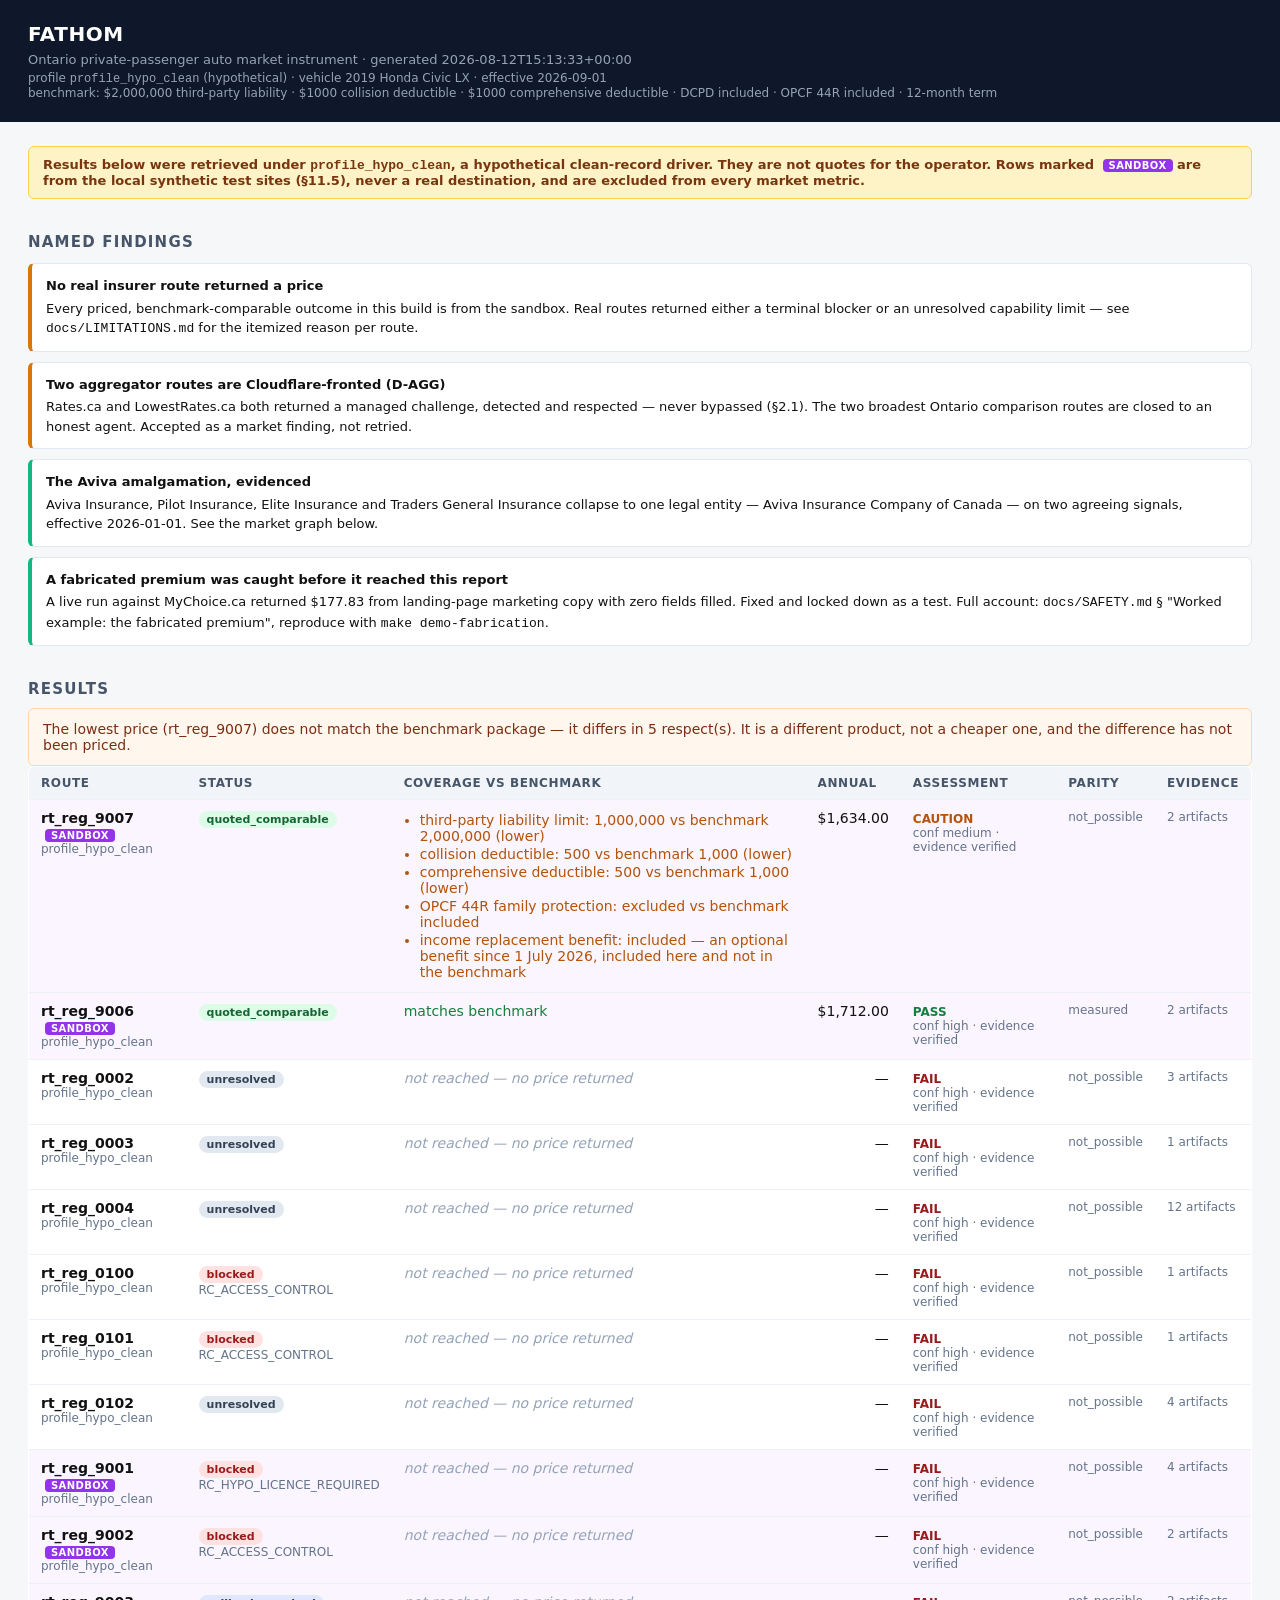
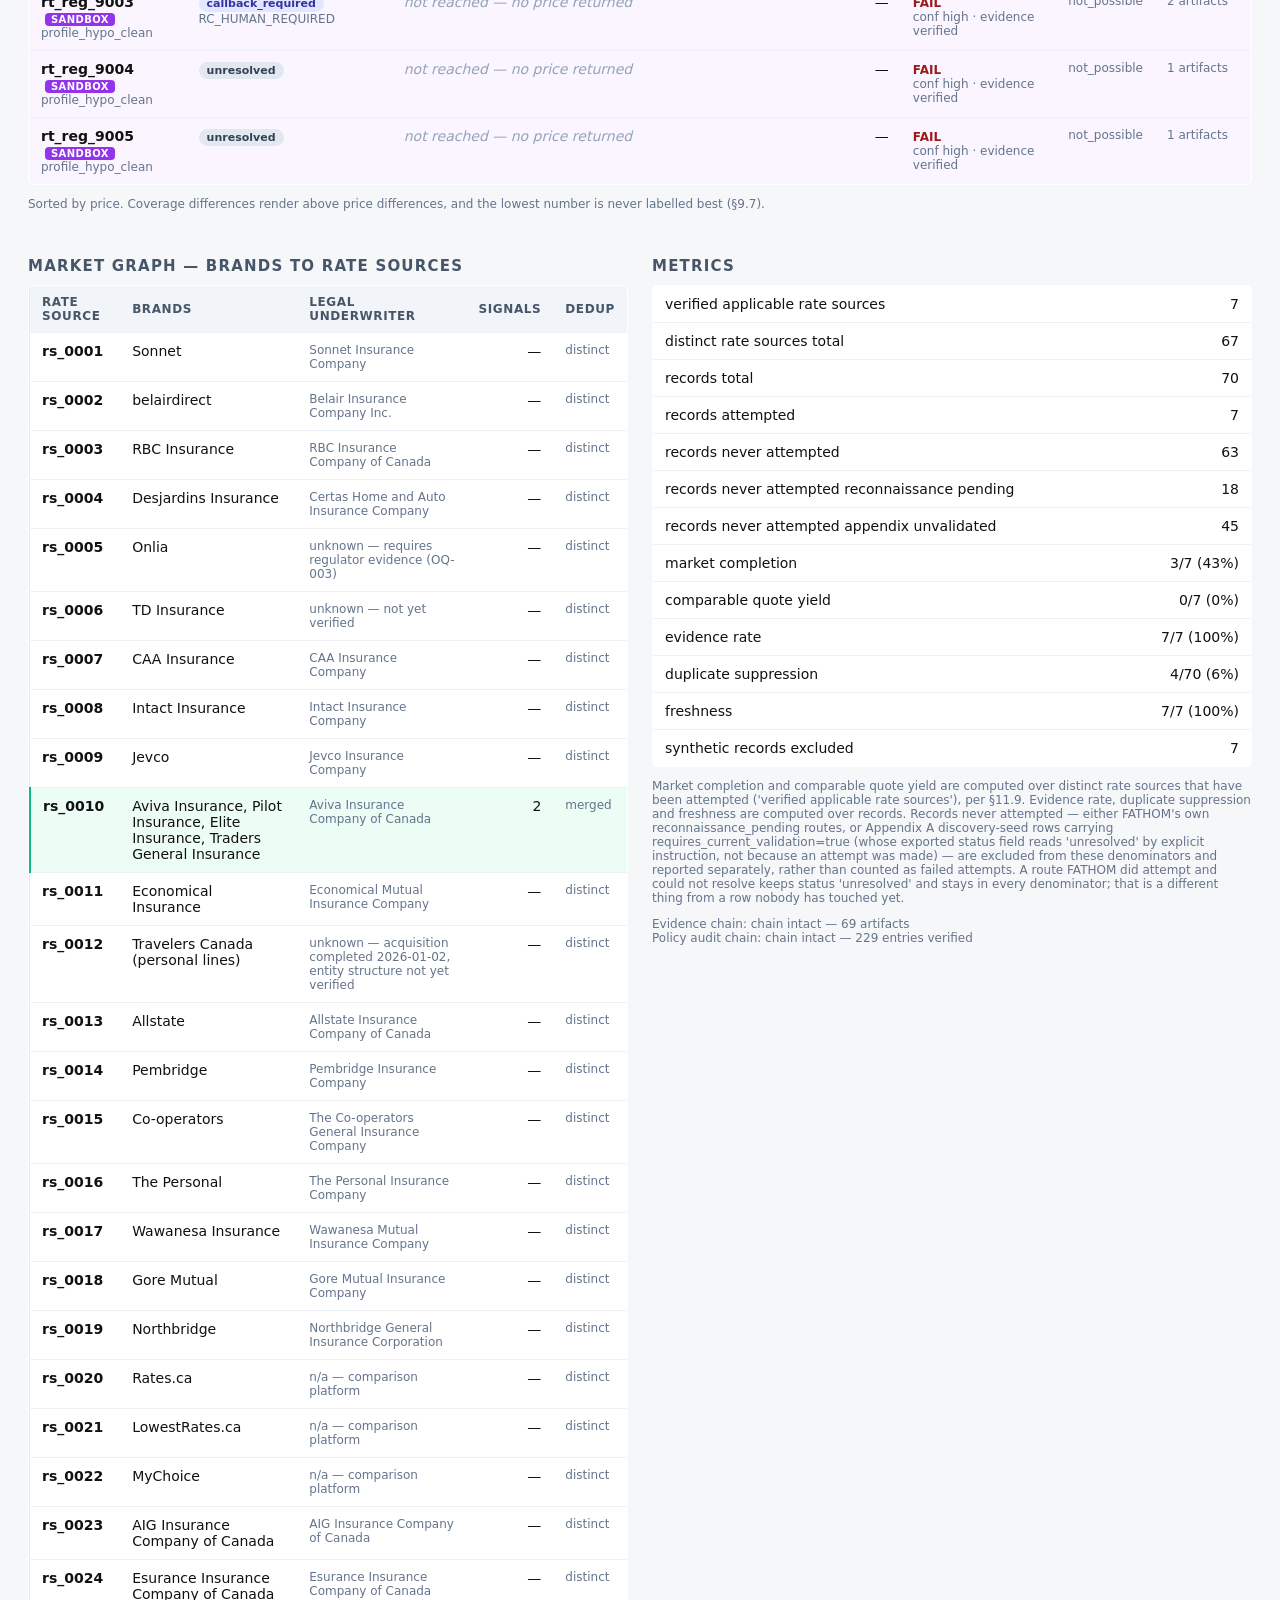
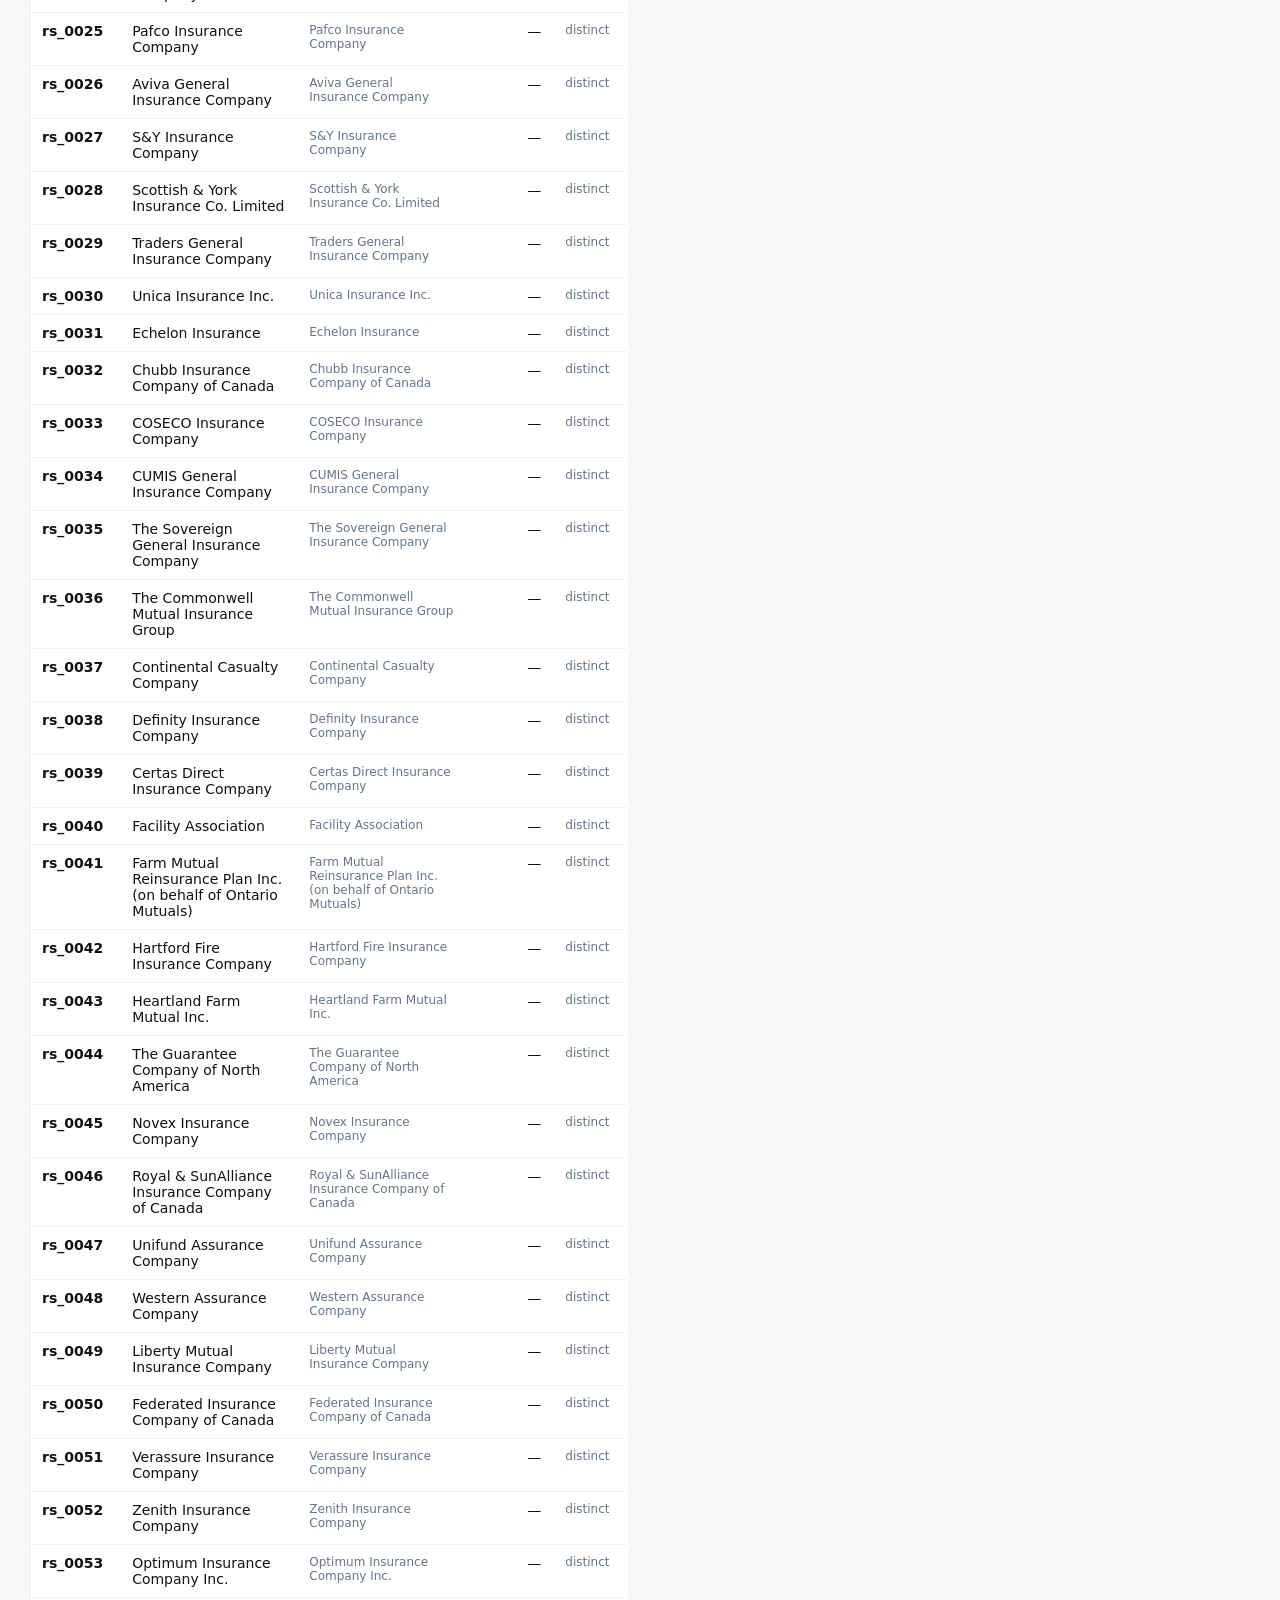
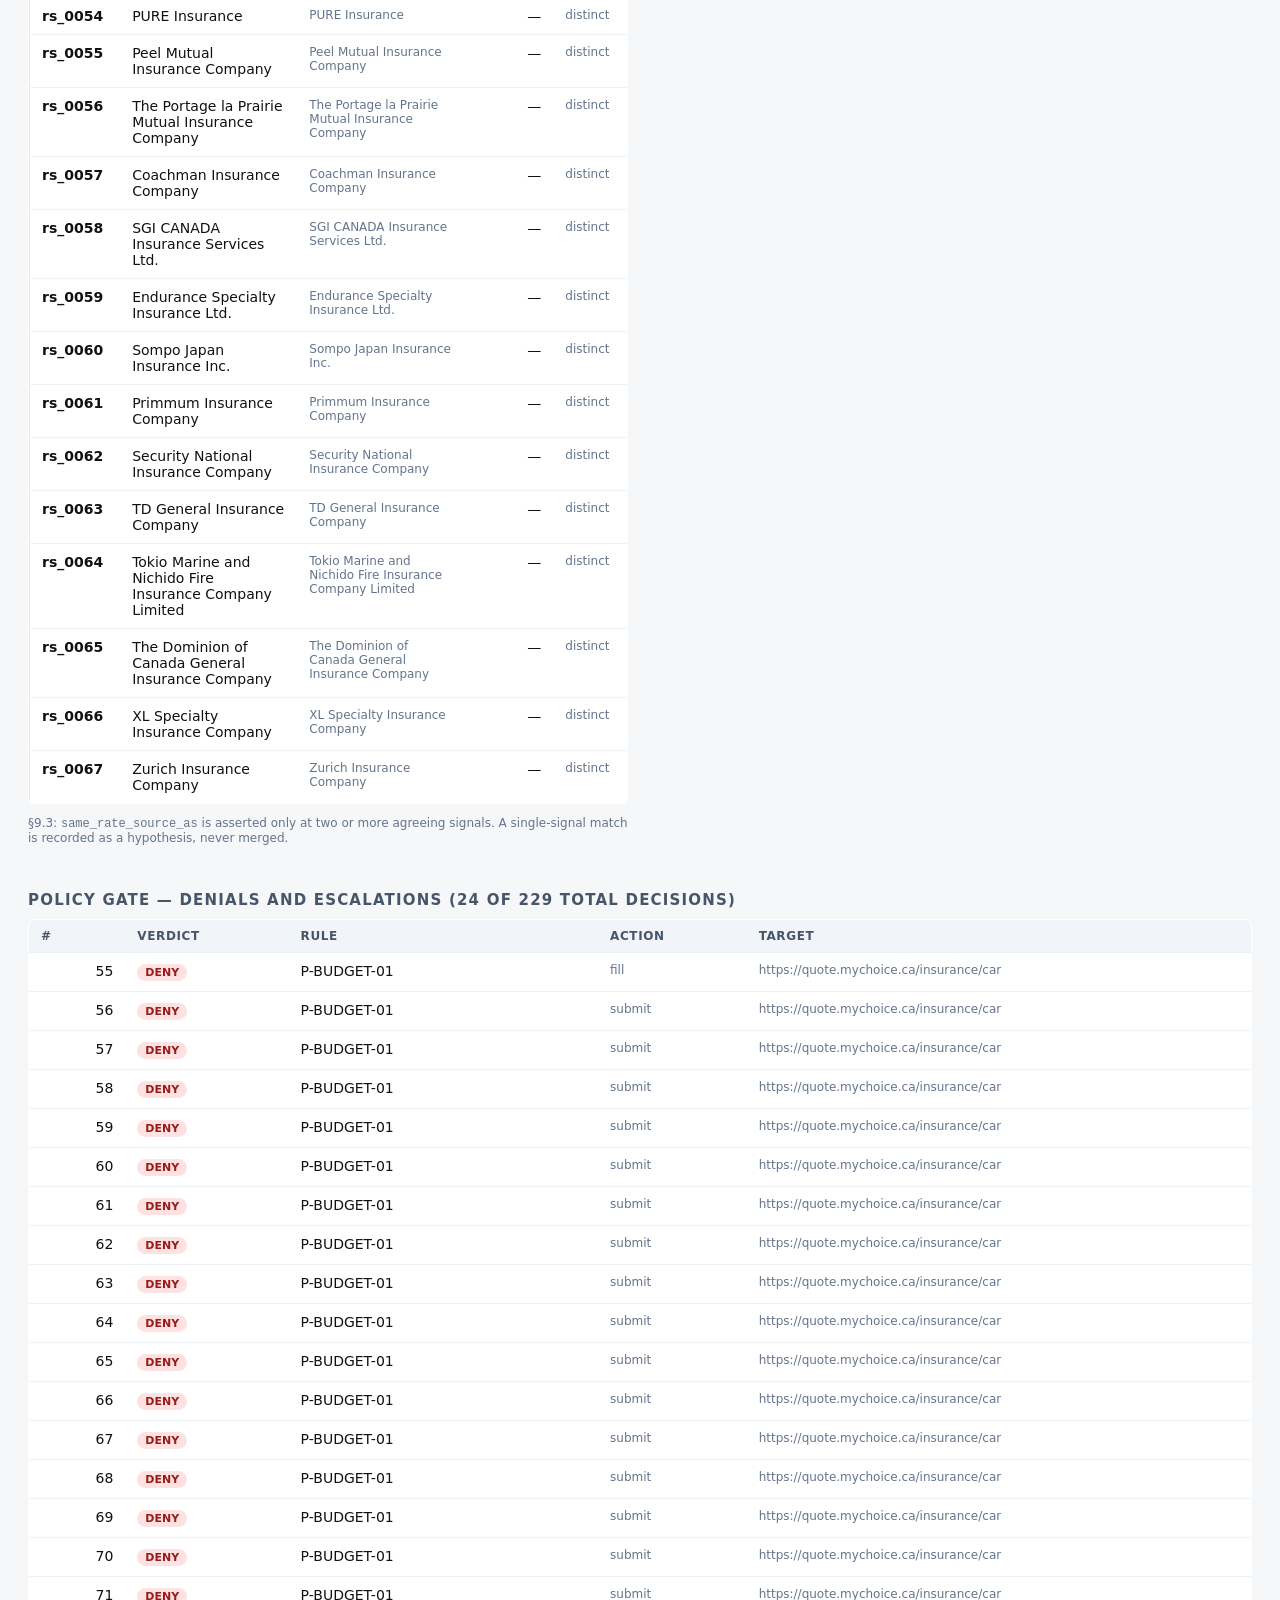
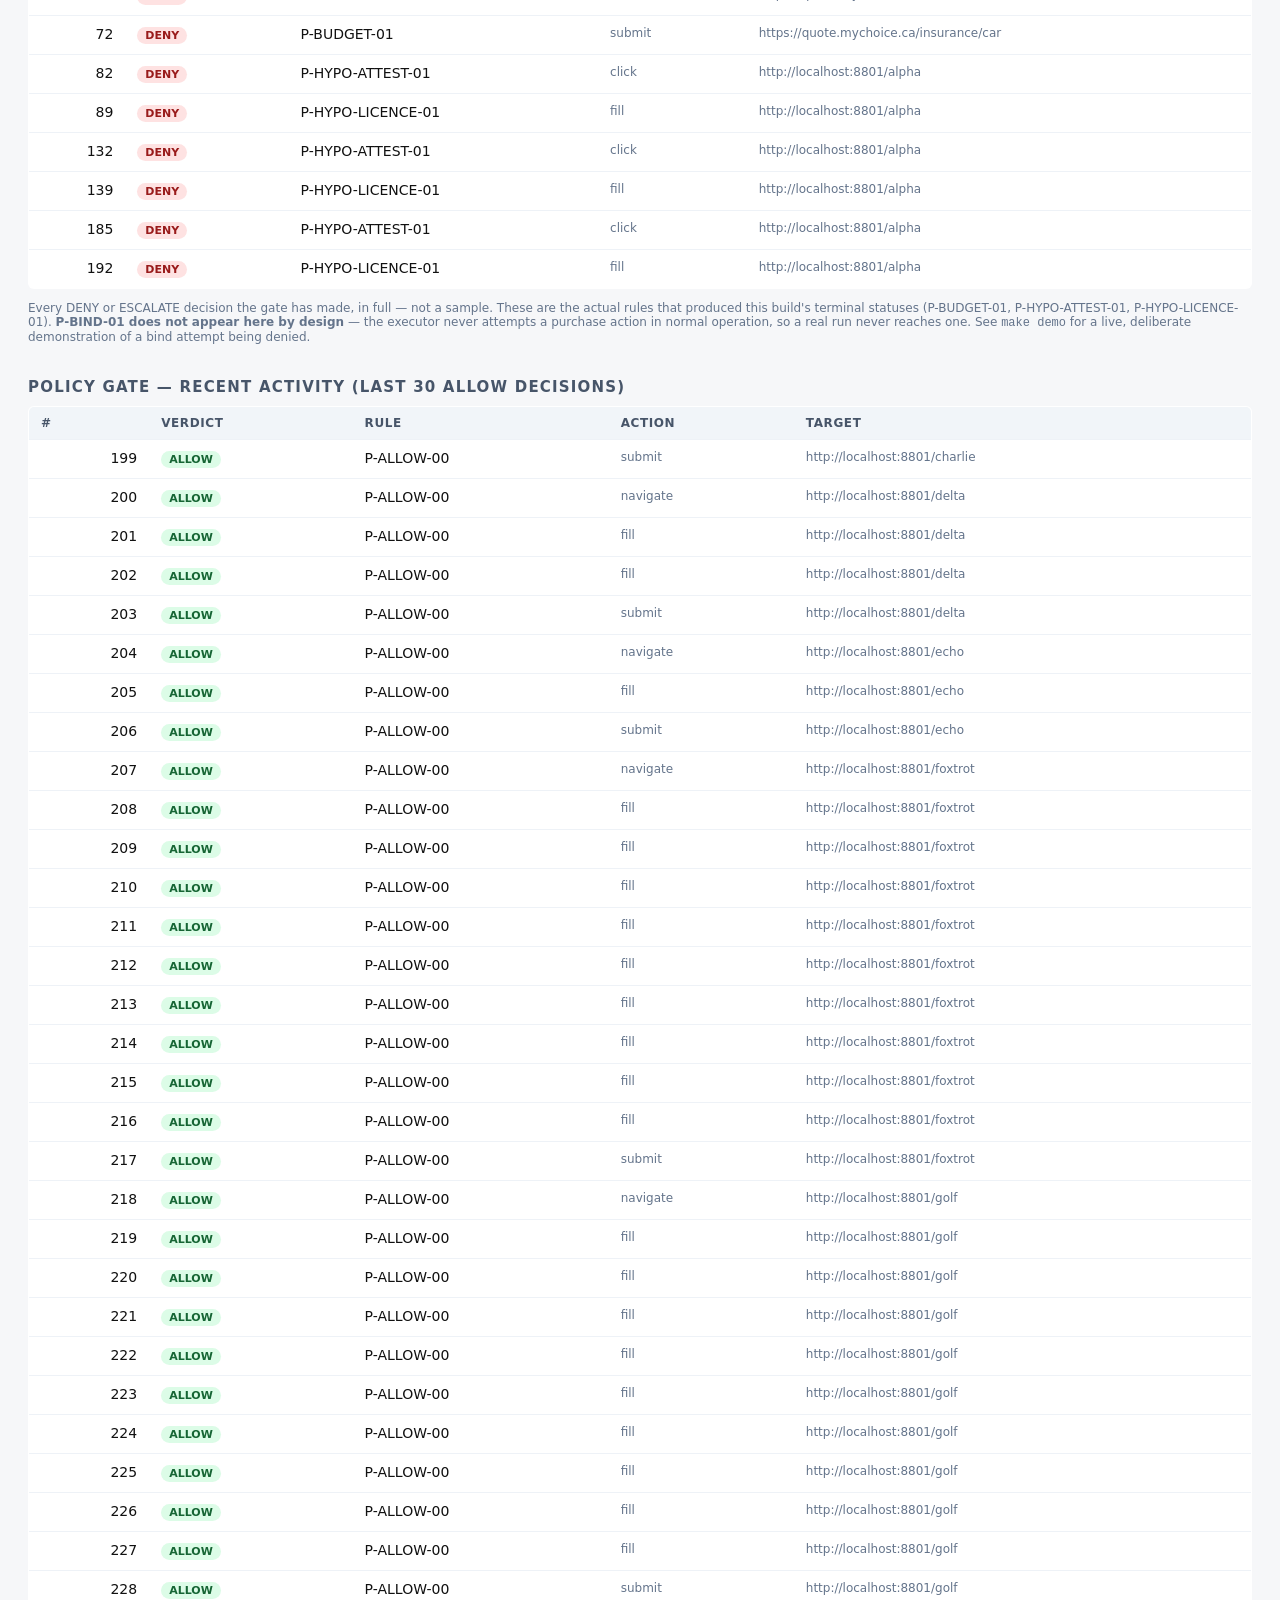
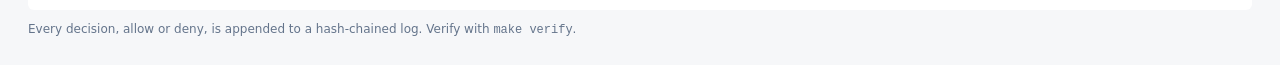
==== commit 5720ffd4: "finish.md §3: metrics correctness, a real concurrency bug found and fixed, UI honesty fixes METRICS " ====
--- a/ui/index.html
+++ b/ui/index.html
@@ -16,7 +16,7 @@
  .num{text-align:right;font-variant-numeric:tabular-nums}
  .sub{color:#64748b;font-size:12px}
  .cov ul{margin:0;padding-left:16px} .cov li{margin:2px 0;color:#b45309}
- .ok{color:#15803d}
+ .ok{color:#15803d} .not-assessed{color:#94a3b8;font-style:italic}
  .pill{display:inline-block;padding:2px 8px;border-radius:99px;font-size:11px;font-weight:600;
         background:#e2e8f0;color:#334155}
  .pill.quoted_comparable{background:#dcfce7;color:#166534}
@@ -32,18 +32,50 @@
  .banner{background:#fef3c7;border:1px solid #fcd34d;color:#78350f;padding:10px 14px;
           border-radius:6px;font-size:13px;font-weight:600}
  tr.merged{background:#ecfdf5} tr.merged td:first-child{border-left:3px solid #10b981}
+ tr.is-sandbox{background:#faf5ff}
+ .sandbox-badge{display:inline-block;padding:1px 6px;border-radius:4px;font-size:10px;
+                  font-weight:800;letter-spacing:.04em;background:#9333ea;color:#fff;
+                  vertical-align:middle;margin-left:4px}
+ .findings{display:flex;flex-direction:column;gap:10px;margin:12px 0 28px}
+ .finding{background:#fff;border:1px solid #e2e8f0;border-left:4px solid #64748b;
+           border-radius:6px;padding:12px 14px;font-size:13px;line-height:1.5}
+ .finding.warn{border-left-color:#d97706} .finding.good{border-left-color:#10b981}
+ .finding b{display:block;font-size:13px;margin-bottom:3px}
  .grid{display:grid;grid-template-columns:1fr 1fr;gap:24px}
  @media(max-width:900px){.grid{grid-template-columns:1fr}}
 </style></head><body>
 <header>
   <h1>FATHOM</h1>
   <p>Ontario private-passenger auto market instrument · generated
-     2026-08-12T05:58:59+00:00</p>
+     2026-08-12T15:13:33+00:00</p>
+  <p style="margin:4px 0 0;font-size:12px;color:#94a3b8">profile <code>profile_hypo_clean</code> (hypothetical) &middot; vehicle 2019 Honda Civic LX &middot; effective 2026-09-01<br>benchmark: $2,000,000 third-party liability · $1000 collision deductible · $1000 comprehensive deductible · DCPD included · OPCF 44R included · 12-month term</p>
 </header>
 <main>
   <div class="banner">Results below were retrieved under <code>profile_hypo_clean</code>, a
      <strong>hypothetical</strong> clean-record driver. They are not quotes for the operator.
-     Synthetic sandbox routes are excluded from all market metrics.</div>
+     Rows marked <span class="sandbox-badge">SANDBOX</span> are from the local synthetic test
+     sites (§11.5), never a real destination, and are excluded from every market metric.</div>
+
+  <h2>Named findings</h2>
+  <div class="findings">
+    <div class="finding warn"><b>No real insurer route returned a price</b>
+      Every priced, benchmark-comparable outcome in this build is from the sandbox. Real routes
+      returned either a terminal blocker or an unresolved capability limit — see
+      <code>docs/LIMITATIONS.md</code> for the itemized reason per route.</div>
+    <div class="finding warn"><b>Two aggregator routes are Cloudflare-fronted (D-AGG)</b>
+      Rates.ca and LowestRates.ca both returned a managed challenge, detected and respected —
+      never bypassed (§2.1). The two broadest Ontario comparison routes are closed to an honest
+      agent. Accepted as a market finding, not retried.</div>
+    <div class="finding good"><b>The Aviva amalgamation, evidenced</b>
+      Aviva Insurance, Pilot Insurance, Elite Insurance and Traders General Insurance collapse to
+      one legal entity — Aviva Insurance Company of Canada — on two agreeing signals, effective
+      2026-01-01. See the market graph below.</div>
+    <div class="finding good"><b>A fabricated premium was caught before it reached this report</b>
+      A live run against MyChoice.ca returned $177.83 from landing-page marketing copy with zero
+      fields filled. Fixed and locked down as a test. Full account:
+      <code>docs/SAFETY.md</code> § "Worked example: the fabricated premium",
+      reproduce with <code>make demo-fabrication</code>.</div>
+  </div>
 
   <h2>Results</h2>
   <p class="note">The lowest price (rt_reg_9007) does not match the benchmark package — it differs in 5 respect(s). It is a different product, not a cheaper one, and the difference has not been priced.</p>
@@ -51,8 +83,9 @@
     <tr><th>Route</th><th>Status</th><th>Coverage vs benchmark</th><th>Annual</th>
         <th>Assessment</th><th>Parity</th><th>Evidence</th></tr>
     
-        <tr class="caution">
-          <td><strong>rt_reg_9007</strong><div class="sub">profile_hypo_clean</div></td>
+        <tr class="caution is-sandbox">
+          <td><strong>rt_reg_9007</strong> <span class="sandbox-badge">SANDBOX</span>
+              <div class="sub">profile_hypo_clean</div></td>
           <td><span class="pill quoted_comparable">quoted_comparable</span>
               </td>
           <td class="cov"><ul><li>third-party liability limit: 1,000,000 vs benchmark 2,000,000 (lower)</li><li>collision deductible: 500 vs benchmark 1,000 (lower)</li><li>comprehensive deductible: 500 vs benchmark 1,000 (lower)</li><li>OPCF 44R family protection: excluded vs benchmark included</li><li>income replacement benefit: included — an optional benefit since 1 July 2026, included here and not in the benchmark</li></ul></td>
@@ -63,8 +96,9 @@
           <td class="sub">not_possible</td>
           <td class="sub">2 artifacts</td>
         </tr>
-        <tr class="pass">
-          <td><strong>rt_reg_9006</strong><div class="sub">profile_hypo_clean</div></td>
+        <tr class="pass is-sandbox">
+          <td><strong>rt_reg_9006</strong> <span class="sandbox-badge">SANDBOX</span>
+              <div class="sub">profile_hypo_clean</div></td>
           <td><span class="pill quoted_comparable">quoted_comparable</span>
               </td>
           <td class="cov"><span class="ok">matches benchmark</span></td>
@@ -76,10 +110,11 @@
           <td class="sub">2 artifacts</td>
         </tr>
         <tr class="fail">
-          <td><strong>rt_reg_0002</strong><div class="sub">profile_hypo_clean</div></td>
+          <td><strong>rt_reg_0002</strong>
+              <div class="sub">profile_hypo_clean</div></td>
           <td><span class="pill unresolved">unresolved</span>
               </td>
-          <td class="cov"><span class="ok">matches benchmark</span></td>
+          <td class="cov"><span class="not-assessed">not reached — no price returned</span></td>
           <td class="num">—</td>
           <td><span class="verdict fail">FAIL</span>
               <div class="sub">conf high ·
@@ -88,10 +123,11 @@
           <td class="sub">3 artifacts</td>
         </tr>
         <tr class="fail">
-          <td><strong>rt_reg_0003</strong><div class="sub">profile_hypo_clean</div></td>
+          <td><strong>rt_reg_0003</strong>
+              <div class="sub">profile_hypo_clean</div></td>
           <td><span class="pill unresolved">unresolved</span>
               </td>
-          <td class="cov"><span class="ok">matches benchmark</span></td>
+          <td class="cov"><span class="not-assessed">not reached — no price returned</span></td>
           <td class="num">—</td>
           <td><span class="verdict fail">FAIL</span>
               <div class="sub">conf high ·
@@ -100,10 +136,11 @@
           <td class="sub">1 artifacts</td>
         </tr>
         <tr class="fail">
-          <td><strong>rt_reg_0004</strong><div class="sub">profile_hypo_clean</div></td>
+          <td><strong>rt_reg_0004</strong>
+              <div class="sub">profile_hypo_clean</div></td>
           <td><span class="pill unresolved">unresolved</span>
               </td>
-          <td class="cov"><span class="ok">matches benchmark</span></td>
+          <td class="cov"><span class="not-assessed">not reached — no price returned</span></td>
           <td class="num">—</td>
           <td><span class="verdict fail">FAIL</span>
               <div class="sub">conf high ·
@@ -112,10 +149,11 @@
           <td class="sub">12 artifacts</td>
         </tr>
         <tr class="fail">
-          <td><strong>rt_reg_0100</strong><div class="sub">profile_hypo_clean</div></td>
+          <td><strong>rt_reg_0100</strong>
+              <div class="sub">profile_hypo_clean</div></td>
           <td><span class="pill blocked">blocked</span>
               <div class="sub">RC_ACCESS_CONTROL</div></td>
-          <td class="cov"><span class="ok">matches benchmark</span></td>
+          <td class="cov"><span class="not-assessed">not reached — no price returned</span></td>
           <td class="num">—</td>
           <td><span class="verdict fail">FAIL</span>
               <div class="sub">conf high ·
@@ -124,10 +162,11 @@
           <td class="sub">1 artifacts</td>
         </tr>
         <tr class="fail">
-          <td><strong>rt_reg_0101</strong><div class="sub">profile_hypo_clean</div></td>
+          <td><strong>rt_reg_0101</strong>
+              <div class="sub">profile_hypo_clean</div></td>
           <td><span class="pill blocked">blocked</span>
               <div class="sub">RC_ACCESS_CONTROL</div></td>
-          <td class="cov"><span class="ok">matches benchmark</span></td>
+          <td class="cov"><span class="not-assessed">not reached — no price returned</span></td>
           <td class="num">—</td>
           <td><span class="verdict fail">FAIL</span>
               <div class="sub">conf high ·
@@ -136,22 +175,24 @@
           <td class="sub">1 artifacts</td>
         </tr>
         <tr class="fail">
-          <td><strong>rt_reg_0102</strong><div class="sub">profile_hypo_clean</div></td>
+          <td><strong>rt_reg_0102</strong>
+              <div class="sub">profile_hypo_clean</div></td>
           <td><span class="pill unresolved">unresolved</span>
               </td>
-          <td class="cov"><span class="ok">matches benchmark</span></td>
-          <td class="num">—</td>
-          <td><span class="verdict fail">FAIL</span>
-              <div class="sub">conf high ·
-              evidence verified</div></td>
-          <td class="sub">not_possible</td>
-          <td class="sub">7 artifacts</td>
-        </tr>
-        <tr class="fail">
-          <td><strong>rt_reg_9001</strong><div class="sub">profile_hypo_clean</div></td>
+          <td class="cov"><span class="not-assessed">not reached — no price returned</span></td>
+          <td class="num">—</td>
+          <td><span class="verdict fail">FAIL</span>
+              <div class="sub">conf high ·
+              evidence verified</div></td>
+          <td class="sub">not_possible</td>
+          <td class="sub">4 artifacts</td>
+        </tr>
+        <tr class="fail is-sandbox">
+          <td><strong>rt_reg_9001</strong> <span class="sandbox-badge">SANDBOX</span>
+              <div class="sub">profile_hypo_clean</div></td>
           <td><span class="pill blocked">blocked</span>
               <div class="sub">RC_HYPO_LICENCE_REQUIRED</div></td>
-          <td class="cov"><span class="ok">matches benchmark</span></td>
+          <td class="cov"><span class="not-assessed">not reached — no price returned</span></td>
           <td class="num">—</td>
           <td><span class="verdict fail">FAIL</span>
               <div class="sub">conf high ·
@@ -159,11 +200,12 @@
           <td class="sub">not_possible</td>
           <td class="sub">4 artifacts</td>
         </tr>
-        <tr class="fail">
-          <td><strong>rt_reg_9002</strong><div class="sub">profile_hypo_clean</div></td>
+        <tr class="fail is-sandbox">
+          <td><strong>rt_reg_9002</strong> <span class="sandbox-badge">SANDBOX</span>
+              <div class="sub">profile_hypo_clean</div></td>
           <td><span class="pill blocked">blocked</span>
               <div class="sub">RC_ACCESS_CONTROL</div></td>
-          <td class="cov"><span class="ok">matches benchmark</span></td>
+          <td class="cov"><span class="not-assessed">not reached — no price returned</span></td>
           <td class="num">—</td>
           <td><span class="verdict fail">FAIL</span>
               <div class="sub">conf high ·
@@ -171,11 +213,12 @@
           <td class="sub">not_possible</td>
           <td class="sub">2 artifacts</td>
         </tr>
-        <tr class="fail">
-          <td><strong>rt_reg_9003</strong><div class="sub">profile_hypo_clean</div></td>
+        <tr class="fail is-sandbox">
+          <td><strong>rt_reg_9003</strong> <span class="sandbox-badge">SANDBOX</span>
+              <div class="sub">profile_hypo_clean</div></td>
           <td><span class="pill callback_required">callback_required</span>
               <div class="sub">RC_HUMAN_REQUIRED</div></td>
-          <td class="cov"><span class="ok">matches benchmark</span></td>
+          <td class="cov"><span class="not-assessed">not reached — no price returned</span></td>
           <td class="num">—</td>
           <td><span class="verdict fail">FAIL</span>
               <div class="sub">conf high ·
@@ -183,11 +226,12 @@
           <td class="sub">not_possible</td>
           <td class="sub">2 artifacts</td>
         </tr>
-        <tr class="fail">
-          <td><strong>rt_reg_9004</strong><div class="sub">profile_hypo_clean</div></td>
+        <tr class="fail is-sandbox">
+          <td><strong>rt_reg_9004</strong> <span class="sandbox-badge">SANDBOX</span>
+              <div class="sub">profile_hypo_clean</div></td>
           <td><span class="pill unresolved">unresolved</span>
               </td>
-          <td class="cov"><span class="ok">matches benchmark</span></td>
+          <td class="cov"><span class="not-assessed">not reached — no price returned</span></td>
           <td class="num">—</td>
           <td><span class="verdict fail">FAIL</span>
               <div class="sub">conf high ·
@@ -195,11 +239,12 @@
           <td class="sub">not_possible</td>
           <td class="sub">1 artifacts</td>
         </tr>
-        <tr class="fail">
-          <td><strong>rt_reg_9005</strong><div class="sub">profile_hypo_clean</div></td>
+        <tr class="fail is-sandbox">
+          <td><strong>rt_reg_9005</strong> <span class="sandbox-badge">SANDBOX</span>
+              <div class="sub">profile_hypo_clean</div></td>
           <td><span class="pill unresolved">unresolved</span>
               </td>
-          <td class="cov"><span class="ok">matches benchmark</span></td>
+          <td class="cov"><span class="not-assessed">not reached — no price returned</span></td>
           <td class="num">—</td>
           <td><span class="verdict fail">FAIL</span>
               <div class="sub">conf high ·
@@ -559,17 +604,29 @@
     </div>
     <div>
       <h2>Metrics</h2>
-      <table><tr><td>verified applicable rate sources</td><td class='num'>67</td></tr><tr><td>records total</td><td class='num'>70</td></tr><tr><td>records attempted</td><td class='num'>52</td></tr><tr><td>records reconnaissance pending</td><td class='num'>18</td></tr><tr><td>market completion</td><td class='num'>3/52 (6%)</td></tr><tr><td>comparable quote yield</td><td class='num'>0/52 (0%)</td></tr><tr><td>evidence rate</td><td class='num'>6/52 (12%)</td></tr><tr><td>duplicate suppression</td><td class='num'>4/70 (6%)</td></tr><tr><td>freshness</td><td class='num'>7/52 (13%)</td></tr><tr><td>synthetic records excluded</td><td class='num'>7</td></tr></table>
-      <p class="sub">reconnaissance_pending routes were never attempted and are reported separately rather than counted as failures. Unresolved routes stay in every denominator.</p>
-      <p class="sub">Evidence chain: chain intact — 30 artifacts<br>
-         Policy audit chain: chain intact — 103 entries verified</p>
+      <table><tr><td>verified applicable rate sources</td><td class='num'>7</td></tr><tr><td>distinct rate sources total</td><td class='num'>67</td></tr><tr><td>records total</td><td class='num'>70</td></tr><tr><td>records attempted</td><td class='num'>7</td></tr><tr><td>records never attempted</td><td class='num'>63</td></tr><tr><td>records never attempted reconnaissance pending</td><td class='num'>18</td></tr><tr><td>records never attempted appendix unvalidated</td><td class='num'>45</td></tr><tr><td>market completion</td><td class='num'>3/7 (43%)</td></tr><tr><td>comparable quote yield</td><td class='num'>0/7 (0%)</td></tr><tr><td>evidence rate</td><td class='num'>7/7 (100%)</td></tr><tr><td>duplicate suppression</td><td class='num'>4/70 (6%)</td></tr><tr><td>freshness</td><td class='num'>7/7 (100%)</td></tr><tr><td>synthetic records excluded</td><td class='num'>7</td></tr></table>
+      <p class="sub">Market completion and comparable quote yield are computed over distinct rate sources that have been attempted ('verified applicable rate sources'), per §11.9. Evidence rate, duplicate suppression and freshness are computed over records. Records never attempted — either FATHOM's own reconnaissance_pending routes, or Appendix A discovery-seed rows carrying requires_current_validation=true (whose exported status field reads 'unresolved' by explicit instruction, not because an attempt was made) — are excluded from these denominators and reported separately, rather than counted as failed attempts. A route FATHOM did attempt and could not resolve keeps status 'unresolved' and stays in every denominator; that is a different thing from a row nobody has touched yet.</p>
+      <p class="sub">Evidence chain: chain intact — 69 artifacts<br>
+         Policy audit chain: chain intact — 229 entries verified</p>
     </div>
   </div>
 
-  <h2>Policy gate — last 60 decisions</h2>
+  <h2>Policy gate — denials and escalations (24 of 229 total decisions)</h2>
   <table>
     <tr><th>#</th><th>Verdict</th><th>Rule</th><th>Action</th><th>Target</th></tr>
-    <tr><td class='num'>43</td><td><span class='pill ALLOW'>ALLOW</span></td><td>P-ALLOW-00</td><td class='sub'>fill</td><td class='sub'>http://localhost:8801/golf</td></tr><tr><td class='num'>44</td><td><span class='pill ALLOW'>ALLOW</span></td><td>P-ALLOW-00</td><td class='sub'>fill</td><td class='sub'>http://localhost:8801/golf</td></tr><tr><td class='num'>45</td><td><span class='pill ALLOW'>ALLOW</span></td><td>P-ALLOW-00</td><td class='sub'>fill</td><td class='sub'>http://localhost:8801/golf</td></tr><tr><td class='num'>46</td><td><span class='pill ALLOW'>ALLOW</span></td><td>P-ALLOW-00</td><td class='sub'>fill</td><td class='sub'>http://localhost:8801/golf</td></tr><tr><td class='num'>47</td><td><span class='pill ALLOW'>ALLOW</span></td><td>P-ALLOW-00</td><td class='sub'>fill</td><td class='sub'>http://localhost:8801/golf</td></tr><tr><td class='num'>48</td><td><span class='pill ALLOW'>ALLOW</span></td><td>P-ALLOW-00</td><td class='sub'>fill</td><td class='sub'>http://localhost:8801/golf</td></tr><tr><td class='num'>49</td><td><span class='pill ALLOW'>ALLOW</span></td><td>P-ALLOW-00</td><td class='sub'>submit</td><td class='sub'>http://localhost:8801/golf</td></tr><tr><td class='num'>50</td><td><span class='pill ALLOW'>ALLOW</span></td><td>P-ALLOW-00</td><td class='sub'>navigate</td><td class='sub'>http://localhost:8801/alpha</td></tr><tr><td class='num'>51</td><td><span class='pill ALLOW'>ALLOW</span></td><td>P-ALLOW-00</td><td class='sub'>fill</td><td class='sub'>http://localhost:8801/alpha</td></tr><tr><td class='num'>52</td><td><span class='pill ALLOW'>ALLOW</span></td><td>P-ALLOW-00</td><td class='sub'>submit</td><td class='sub'>http://localhost:8801/alpha</td></tr><tr><td class='num'>53</td><td><span class='pill ALLOW'>ALLOW</span></td><td>P-ALLOW-00</td><td class='sub'>fill</td><td class='sub'>http://localhost:8801/alpha</td></tr><tr><td class='num'>54</td><td><span class='pill ALLOW'>ALLOW</span></td><td>P-ALLOW-00</td><td class='sub'>fill</td><td class='sub'>http://localhost:8801/alpha</td></tr><tr><td class='num'>55</td><td><span class='pill ALLOW'>ALLOW</span></td><td>P-ALLOW-00</td><td class='sub'>fill</td><td class='sub'>http://localhost:8801/alpha</td></tr><tr><td class='num'>56</td><td><span class='pill ALLOW'>ALLOW</span></td><td>P-ALLOW-00</td><td class='sub'>fill</td><td class='sub'>http://localhost:8801/alpha</td></tr><tr><td class='num'>57</td><td><span class='pill ALLOW'>ALLOW</span></td><td>P-ALLOW-00</td><td class='sub'>fill</td><td class='sub'>http://localhost:8801/alpha</td></tr><tr><td class='num'>58</td><td><span class='pill ALLOW'>ALLOW</span></td><td>P-ALLOW-00</td><td class='sub'>fill</td><td class='sub'>http://localhost:8801/alpha</td></tr><tr><td class='num'>59</td><td><span class='pill DENY'>DENY</span></td><td>P-HYPO-ATTEST-01</td><td class='sub'>click</td><td class='sub'>http://localhost:8801/alpha</td></tr><tr><td class='num'>60</td><td><span class='pill ALLOW'>ALLOW</span></td><td>P-ALLOW-00</td><td class='sub'>submit</td><td class='sub'>http://localhost:8801/alpha</td></tr><tr><td class='num'>61</td><td><span class='pill ALLOW'>ALLOW</span></td><td>P-ALLOW-00</td><td class='sub'>fill</td><td class='sub'>http://localhost:8801/alpha</td></tr><tr><td class='num'>62</td><td><span class='pill ALLOW'>ALLOW</span></td><td>P-ALLOW-00</td><td class='sub'>fill</td><td class='sub'>http://localhost:8801/alpha</td></tr><tr><td class='num'>63</td><td><span class='pill ALLOW'>ALLOW</span></td><td>P-ALLOW-00</td><td class='sub'>fill</td><td class='sub'>http://localhost:8801/alpha</td></tr><tr><td class='num'>64</td><td><span class='pill ALLOW'>ALLOW</span></td><td>P-ALLOW-00</td><td class='sub'>fill</td><td class='sub'>http://localhost:8801/alpha</td></tr><tr><td class='num'>65</td><td><span class='pill ALLOW'>ALLOW</span></td><td>P-ALLOW-00</td><td class='sub'>submit</td><td class='sub'>http://localhost:8801/alpha</td></tr><tr><td class='num'>66</td><td><span class='pill DENY'>DENY</span></td><td>P-HYPO-LICENCE-01</td><td class='sub'>fill</td><td class='sub'>http://localhost:8801/alpha</td></tr><tr><td class='num'>67</td><td><span class='pill ALLOW'>ALLOW</span></td><td>P-ALLOW-00</td><td class='sub'>submit</td><td class='sub'>http://localhost:8801/alpha</td></tr><tr><td class='num'>68</td><td><span class='pill ALLOW'>ALLOW</span></td><td>P-ALLOW-00</td><td class='sub'>navigate</td><td class='sub'>http://localhost:8801/bravo</td></tr><tr><td class='num'>69</td><td><span class='pill ALLOW'>ALLOW</span></td><td>P-ALLOW-00</td><td class='sub'>fill</td><td class='sub'>http://localhost:8801/bravo</td></tr><tr><td class='num'>70</td><td><span class='pill ALLOW'>ALLOW</span></td><td>P-ALLOW-00</td><td class='sub'>submit</td><td class='sub'>http://localhost:8801/bravo</td></tr><tr><td class='num'>71</td><td><span class='pill ALLOW'>ALLOW</span></td><td>P-ALLOW-00</td><td class='sub'>navigate</td><td class='sub'>http://localhost:8801/charlie</td></tr><tr><td class='num'>72</td><td><span class='pill ALLOW'>ALLOW</span></td><td>P-ALLOW-00</td><td class='sub'>fill</td><td class='sub'>http://localhost:8801/charlie</td></tr><tr><td class='num'>73</td><td><span class='pill ALLOW'>ALLOW</span></td><td>P-ALLOW-00</td><td class='sub'>submit</td><td class='sub'>http://localhost:8801/charlie</td></tr><tr><td class='num'>74</td><td><span class='pill ALLOW'>ALLOW</span></td><td>P-ALLOW-00</td><td class='sub'>navigate</td><td class='sub'>http://localhost:8801/delta</td></tr><tr><td class='num'>75</td><td><span class='pill ALLOW'>ALLOW</span></td><td>P-ALLOW-00</td><td class='sub'>fill</td><td class='sub'>http://localhost:8801/delta</td></tr><tr><td class='num'>76</td><td><span class='pill ALLOW'>ALLOW</span></td><td>P-ALLOW-00</td><td class='sub'>fill</td><td class='sub'>http://localhost:8801/delta</td></tr><tr><td class='num'>77</td><td><span class='pill ALLOW'>ALLOW</span></td><td>P-ALLOW-00</td><td class='sub'>submit</td><td class='sub'>http://localhost:8801/delta</td></tr><tr><td class='num'>78</td><td><span class='pill ALLOW'>ALLOW</span></td><td>P-ALLOW-00</td><td class='sub'>navigate</td><td class='sub'>http://localhost:8801/echo</td></tr><tr><td class='num'>79</td><td><span class='pill ALLOW'>ALLOW</span></td><td>P-ALLOW-00</td><td class='sub'>fill</td><td class='sub'>http://localhost:8801/echo</td></tr><tr><td class='num'>80</td><td><span class='pill ALLOW'>ALLOW</span></td><td>P-ALLOW-00</td><td class='sub'>submit</td><td class='sub'>http://localhost:8801/echo</td></tr><tr><td class='num'>81</td><td><span class='pill ALLOW'>ALLOW</span></td><td>P-ALLOW-00</td><td class='sub'>navigate</td><td class='sub'>http://localhost:8801/foxtrot</td></tr><tr><td class='num'>82</td><td><span class='pill ALLOW'>ALLOW</span></td><td>P-ALLOW-00</td><td class='sub'>fill</td><td class='sub'>http://localhost:8801/foxtrot</td></tr><tr><td class='num'>83</td><td><span class='pill ALLOW'>ALLOW</span></td><td>P-ALLOW-00</td><td class='sub'>fill</td><td class='sub'>http://localhost:8801/foxtrot</td></tr><tr><td class='num'>84</td><td><span class='pill ALLOW'>ALLOW</span></td><td>P-ALLOW-00</td><td class='sub'>fill</td><td class='sub'>http://localhost:8801/foxtrot</td></tr><tr><td class='num'>85</td><td><span class='pill ALLOW'>ALLOW</span></td><td>P-ALLOW-00</td><td class='sub'>fill</td><td class='sub'>http://localhost:8801/foxtrot</td></tr><tr><td class='num'>86</td><td><span class='pill ALLOW'>ALLOW</span></td><td>P-ALLOW-00</td><td class='sub'>fill</td><td class='sub'>http://localhost:8801/foxtrot</td></tr><tr><td class='num'>87</td><td><span class='pill ALLOW'>ALLOW</span></td><td>P-ALLOW-00</td><td class='sub'>fill</td><td class='sub'>http://localhost:8801/foxtrot</td></tr><tr><td class='num'>88</td><td><span class='pill ALLOW'>ALLOW</span></td><td>P-ALLOW-00</td><td class='sub'>fill</td><td class='sub'>http://localhost:8801/foxtrot</td></tr><tr><td class='num'>89</td><td><span class='pill ALLOW'>ALLOW</span></td><td>P-ALLOW-00</td><td class='sub'>fill</td><td class='sub'>http://localhost:8801/foxtrot</td></tr><tr><td class='num'>90</td><td><span class='pill ALLOW'>ALLOW</span></td><td>P-ALLOW-00</td><td class='sub'>fill</td><td class='sub'>http://localhost:8801/foxtrot</td></tr><tr><td class='num'>91</td><td><span class='pill ALLOW'>ALLOW</span></td><td>P-ALLOW-00</td><td class='sub'>submit</td><td class='sub'>http://localhost:8801/foxtrot</td></tr><tr><td class='num'>92</td><td><span class='pill ALLOW'>ALLOW</span></td><td>P-ALLOW-00</td><td class='sub'>navigate</td><td class='sub'>http://localhost:8801/golf</td></tr><tr><td class='num'>93</td><td><span class='pill ALLOW'>ALLOW</span></td><td>P-ALLOW-00</td><td class='sub'>fill</td><td class='sub'>http://localhost:8801/golf</td></tr><tr><td class='num'>94</td><td><span class='pill ALLOW'>ALLOW</span></td><td>P-ALLOW-00</td><td class='sub'>fill</td><td class='sub'>http://localhost:8801/golf</td></tr><tr><td class='num'>95</td><td><span class='pill ALLOW'>ALLOW</span></td><td>P-ALLOW-00</td><td class='sub'>fill</td><td class='sub'>http://localhost:8801/golf</td></tr><tr><td class='num'>96</td><td><span class='pill ALLOW'>ALLOW</span></td><td>P-ALLOW-00</td><td class='sub'>fill</td><td class='sub'>http://localhost:8801/golf</td></tr><tr><td class='num'>97</td><td><span class='pill ALLOW'>ALLOW</span></td><td>P-ALLOW-00</td><td class='sub'>fill</td><td class='sub'>http://localhost:8801/golf</td></tr><tr><td class='num'>98</td><td><span class='pill ALLOW'>ALLOW</span></td><td>P-ALLOW-00</td><td class='sub'>fill</td><td class='sub'>http://localhost:8801/golf</td></tr><tr><td class='num'>99</td><td><span class='pill ALLOW'>ALLOW</span></td><td>P-ALLOW-00</td><td class='sub'>fill</td><td class='sub'>http://localhost:8801/golf</td></tr><tr><td class='num'>100</td><td><span class='pill ALLOW'>ALLOW</span></td><td>P-ALLOW-00</td><td class='sub'>fill</td><td class='sub'>http://localhost:8801/golf</td></tr><tr><td class='num'>101</td><td><span class='pill ALLOW'>ALLOW</span></td><td>P-ALLOW-00</td><td class='sub'>fill</td><td class='sub'>http://localhost:8801/golf</td></tr><tr><td class='num'>102</td><td><span class='pill ALLOW'>ALLOW</span></td><td>P-ALLOW-00</td><td class='sub'>submit</td><td class='sub'>http://localhost:8801/golf</td></tr>
+    <tr><td class='num'>55</td><td><span class='pill DENY'>DENY</span></td><td>P-BUDGET-01</td><td class='sub'>fill</td><td class='sub'>https://quote.mychoice.ca/insurance/car</td></tr><tr><td class='num'>56</td><td><span class='pill DENY'>DENY</span></td><td>P-BUDGET-01</td><td class='sub'>submit</td><td class='sub'>https://quote.mychoice.ca/insurance/car</td></tr><tr><td class='num'>57</td><td><span class='pill DENY'>DENY</span></td><td>P-BUDGET-01</td><td class='sub'>submit</td><td class='sub'>https://quote.mychoice.ca/insurance/car</td></tr><tr><td class='num'>58</td><td><span class='pill DENY'>DENY</span></td><td>P-BUDGET-01</td><td class='sub'>submit</td><td class='sub'>https://quote.mychoice.ca/insurance/car</td></tr><tr><td class='num'>59</td><td><span class='pill DENY'>DENY</span></td><td>P-BUDGET-01</td><td class='sub'>submit</td><td class='sub'>https://quote.mychoice.ca/insurance/car</td></tr><tr><td class='num'>60</td><td><span class='pill DENY'>DENY</span></td><td>P-BUDGET-01</td><td class='sub'>submit</td><td class='sub'>https://quote.mychoice.ca/insurance/car</td></tr><tr><td class='num'>61</td><td><span class='pill DENY'>DENY</span></td><td>P-BUDGET-01</td><td class='sub'>submit</td><td class='sub'>https://quote.mychoice.ca/insurance/car</td></tr><tr><td class='num'>62</td><td><span class='pill DENY'>DENY</span></td><td>P-BUDGET-01</td><td class='sub'>submit</td><td class='sub'>https://quote.mychoice.ca/insurance/car</td></tr><tr><td class='num'>63</td><td><span class='pill DENY'>DENY</span></td><td>P-BUDGET-01</td><td class='sub'>submit</td><td class='sub'>https://quote.mychoice.ca/insurance/car</td></tr><tr><td class='num'>64</td><td><span class='pill DENY'>DENY</span></td><td>P-BUDGET-01</td><td class='sub'>submit</td><td class='sub'>https://quote.mychoice.ca/insurance/car</td></tr><tr><td class='num'>65</td><td><span class='pill DENY'>DENY</span></td><td>P-BUDGET-01</td><td class='sub'>submit</td><td class='sub'>https://quote.mychoice.ca/insurance/car</td></tr><tr><td class='num'>66</td><td><span class='pill DENY'>DENY</span></td><td>P-BUDGET-01</td><td class='sub'>submit</td><td class='sub'>https://quote.mychoice.ca/insurance/car</td></tr><tr><td class='num'>67</td><td><span class='pill DENY'>DENY</span></td><td>P-BUDGET-01</td><td class='sub'>submit</td><td class='sub'>https://quote.mychoice.ca/insurance/car</td></tr><tr><td class='num'>68</td><td><span class='pill DENY'>DENY</span></td><td>P-BUDGET-01</td><td class='sub'>submit</td><td class='sub'>https://quote.mychoice.ca/insurance/car</td></tr><tr><td class='num'>69</td><td><span class='pill DENY'>DENY</span></td><td>P-BUDGET-01</td><td class='sub'>submit</td><td class='sub'>https://quote.mychoice.ca/insurance/car</td></tr><tr><td class='num'>70</td><td><span class='pill DENY'>DENY</span></td><td>P-BUDGET-01</td><td class='sub'>submit</td><td class='sub'>https://quote.mychoice.ca/insurance/car</td></tr><tr><td class='num'>71</td><td><span class='pill DENY'>DENY</span></td><td>P-BUDGET-01</td><td class='sub'>submit</td><td class='sub'>https://quote.mychoice.ca/insurance/car</td></tr><tr><td class='num'>72</td><td><span class='pill DENY'>DENY</span></td><td>P-BUDGET-01</td><td class='sub'>submit</td><td class='sub'>https://quote.mychoice.ca/insurance/car</td></tr><tr><td class='num'>82</td><td><span class='pill DENY'>DENY</span></td><td>P-HYPO-ATTEST-01</td><td class='sub'>click</td><td class='sub'>http://localhost:8801/alpha</td></tr><tr><td class='num'>89</td><td><span class='pill DENY'>DENY</span></td><td>P-HYPO-LICENCE-01</td><td class='sub'>fill</td><td class='sub'>http://localhost:8801/alpha</td></tr><tr><td class='num'>132</td><td><span class='pill DENY'>DENY</span></td><td>P-HYPO-ATTEST-01</td><td class='sub'>click</td><td class='sub'>http://localhost:8801/alpha</td></tr><tr><td class='num'>139</td><td><span class='pill DENY'>DENY</span></td><td>P-HYPO-LICENCE-01</td><td class='sub'>fill</td><td class='sub'>http://localhost:8801/alpha</td></tr><tr><td class='num'>185</td><td><span class='pill DENY'>DENY</span></td><td>P-HYPO-ATTEST-01</td><td class='sub'>click</td><td class='sub'>http://localhost:8801/alpha</td></tr><tr><td class='num'>192</td><td><span class='pill DENY'>DENY</span></td><td>P-HYPO-LICENCE-01</td><td class='sub'>fill</td><td class='sub'>http://localhost:8801/alpha</td></tr>
+  </table>
+  <p class="sub">Every DENY or ESCALATE decision the gate has made, in full — not a sample. These
+     are the actual rules that produced this build's terminal statuses
+     (P-BUDGET-01, P-HYPO-ATTEST-01, P-HYPO-LICENCE-01).
+     <strong>P-BIND-01 does not appear here by design</strong> — the executor never attempts a
+     purchase action in normal operation, so a real run never reaches one. See
+     <code>make demo</code> for a live, deliberate demonstration of a bind attempt being denied.</p>
+
+  <h2>Policy gate — recent activity (last 30 ALLOW decisions)</h2>
+  <table>
+    <tr><th>#</th><th>Verdict</th><th>Rule</th><th>Action</th><th>Target</th></tr>
+    <tr><td class='num'>199</td><td><span class='pill ALLOW'>ALLOW</span></td><td>P-ALLOW-00</td><td class='sub'>submit</td><td class='sub'>http://localhost:8801/charlie</td></tr><tr><td class='num'>200</td><td><span class='pill ALLOW'>ALLOW</span></td><td>P-ALLOW-00</td><td class='sub'>navigate</td><td class='sub'>http://localhost:8801/delta</td></tr><tr><td class='num'>201</td><td><span class='pill ALLOW'>ALLOW</span></td><td>P-ALLOW-00</td><td class='sub'>fill</td><td class='sub'>http://localhost:8801/delta</td></tr><tr><td class='num'>202</td><td><span class='pill ALLOW'>ALLOW</span></td><td>P-ALLOW-00</td><td class='sub'>fill</td><td class='sub'>http://localhost:8801/delta</td></tr><tr><td class='num'>203</td><td><span class='pill ALLOW'>ALLOW</span></td><td>P-ALLOW-00</td><td class='sub'>submit</td><td class='sub'>http://localhost:8801/delta</td></tr><tr><td class='num'>204</td><td><span class='pill ALLOW'>ALLOW</span></td><td>P-ALLOW-00</td><td class='sub'>navigate</td><td class='sub'>http://localhost:8801/echo</td></tr><tr><td class='num'>205</td><td><span class='pill ALLOW'>ALLOW</span></td><td>P-ALLOW-00</td><td class='sub'>fill</td><td class='sub'>http://localhost:8801/echo</td></tr><tr><td class='num'>206</td><td><span class='pill ALLOW'>ALLOW</span></td><td>P-ALLOW-00</td><td class='sub'>submit</td><td class='sub'>http://localhost:8801/echo</td></tr><tr><td class='num'>207</td><td><span class='pill ALLOW'>ALLOW</span></td><td>P-ALLOW-00</td><td class='sub'>navigate</td><td class='sub'>http://localhost:8801/foxtrot</td></tr><tr><td class='num'>208</td><td><span class='pill ALLOW'>ALLOW</span></td><td>P-ALLOW-00</td><td class='sub'>fill</td><td class='sub'>http://localhost:8801/foxtrot</td></tr><tr><td class='num'>209</td><td><span class='pill ALLOW'>ALLOW</span></td><td>P-ALLOW-00</td><td class='sub'>fill</td><td class='sub'>http://localhost:8801/foxtrot</td></tr><tr><td class='num'>210</td><td><span class='pill ALLOW'>ALLOW</span></td><td>P-ALLOW-00</td><td class='sub'>fill</td><td class='sub'>http://localhost:8801/foxtrot</td></tr><tr><td class='num'>211</td><td><span class='pill ALLOW'>ALLOW</span></td><td>P-ALLOW-00</td><td class='sub'>fill</td><td class='sub'>http://localhost:8801/foxtrot</td></tr><tr><td class='num'>212</td><td><span class='pill ALLOW'>ALLOW</span></td><td>P-ALLOW-00</td><td class='sub'>fill</td><td class='sub'>http://localhost:8801/foxtrot</td></tr><tr><td class='num'>213</td><td><span class='pill ALLOW'>ALLOW</span></td><td>P-ALLOW-00</td><td class='sub'>fill</td><td class='sub'>http://localhost:8801/foxtrot</td></tr><tr><td class='num'>214</td><td><span class='pill ALLOW'>ALLOW</span></td><td>P-ALLOW-00</td><td class='sub'>fill</td><td class='sub'>http://localhost:8801/foxtrot</td></tr><tr><td class='num'>215</td><td><span class='pill ALLOW'>ALLOW</span></td><td>P-ALLOW-00</td><td class='sub'>fill</td><td class='sub'>http://localhost:8801/foxtrot</td></tr><tr><td class='num'>216</td><td><span class='pill ALLOW'>ALLOW</span></td><td>P-ALLOW-00</td><td class='sub'>fill</td><td class='sub'>http://localhost:8801/foxtrot</td></tr><tr><td class='num'>217</td><td><span class='pill ALLOW'>ALLOW</span></td><td>P-ALLOW-00</td><td class='sub'>submit</td><td class='sub'>http://localhost:8801/foxtrot</td></tr><tr><td class='num'>218</td><td><span class='pill ALLOW'>ALLOW</span></td><td>P-ALLOW-00</td><td class='sub'>navigate</td><td class='sub'>http://localhost:8801/golf</td></tr><tr><td class='num'>219</td><td><span class='pill ALLOW'>ALLOW</span></td><td>P-ALLOW-00</td><td class='sub'>fill</td><td class='sub'>http://localhost:8801/golf</td></tr><tr><td class='num'>220</td><td><span class='pill ALLOW'>ALLOW</span></td><td>P-ALLOW-00</td><td class='sub'>fill</td><td class='sub'>http://localhost:8801/golf</td></tr><tr><td class='num'>221</td><td><span class='pill ALLOW'>ALLOW</span></td><td>P-ALLOW-00</td><td class='sub'>fill</td><td class='sub'>http://localhost:8801/golf</td></tr><tr><td class='num'>222</td><td><span class='pill ALLOW'>ALLOW</span></td><td>P-ALLOW-00</td><td class='sub'>fill</td><td class='sub'>http://localhost:8801/golf</td></tr><tr><td class='num'>223</td><td><span class='pill ALLOW'>ALLOW</span></td><td>P-ALLOW-00</td><td class='sub'>fill</td><td class='sub'>http://localhost:8801/golf</td></tr><tr><td class='num'>224</td><td><span class='pill ALLOW'>ALLOW</span></td><td>P-ALLOW-00</td><td class='sub'>fill</td><td class='sub'>http://localhost:8801/golf</td></tr><tr><td class='num'>225</td><td><span class='pill ALLOW'>ALLOW</span></td><td>P-ALLOW-00</td><td class='sub'>fill</td><td class='sub'>http://localhost:8801/golf</td></tr><tr><td class='num'>226</td><td><span class='pill ALLOW'>ALLOW</span></td><td>P-ALLOW-00</td><td class='sub'>fill</td><td class='sub'>http://localhost:8801/golf</td></tr><tr><td class='num'>227</td><td><span class='pill ALLOW'>ALLOW</span></td><td>P-ALLOW-00</td><td class='sub'>fill</td><td class='sub'>http://localhost:8801/golf</td></tr><tr><td class='num'>228</td><td><span class='pill ALLOW'>ALLOW</span></td><td>P-ALLOW-00</td><td class='sub'>submit</td><td class='sub'>http://localhost:8801/golf</td></tr>
   </table>
   <p class="sub">Every decision, allow or deny, is appended to a hash-chained log. Verify with
      <code>make verify</code>.</p>
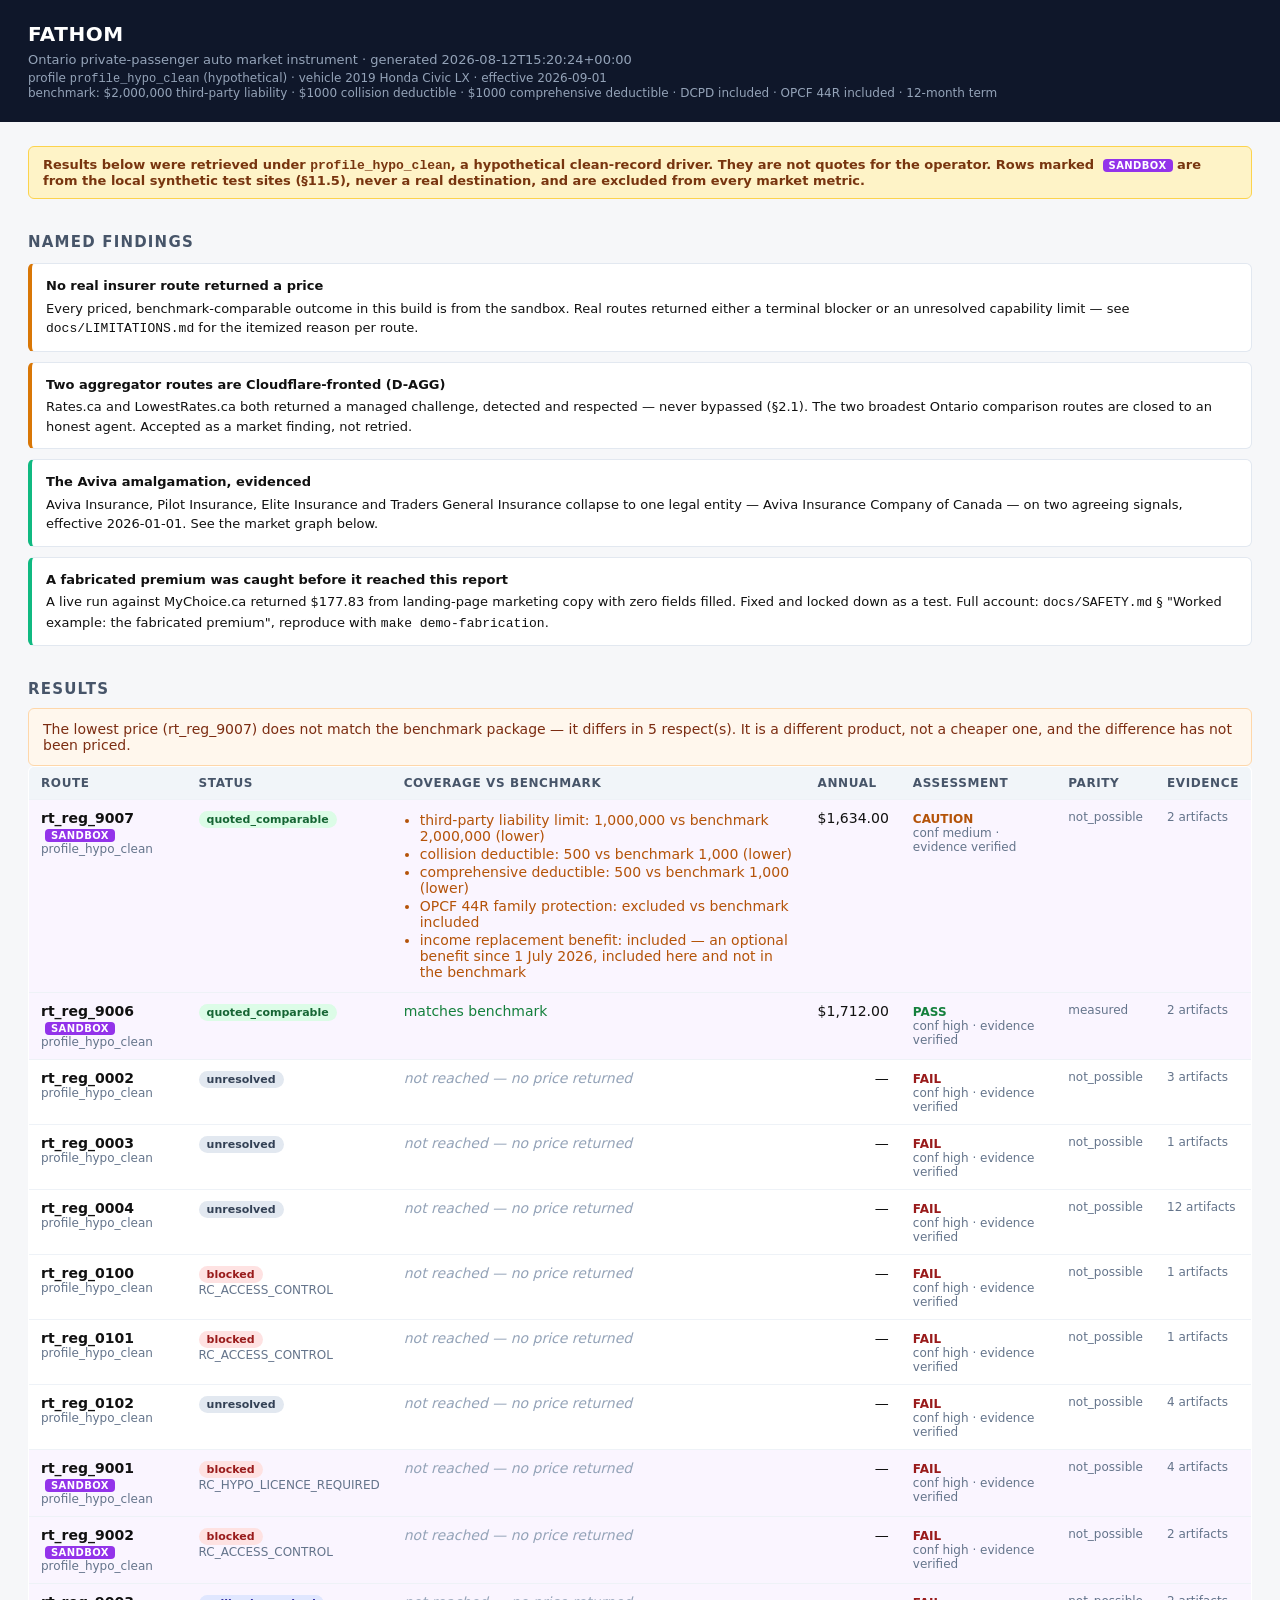
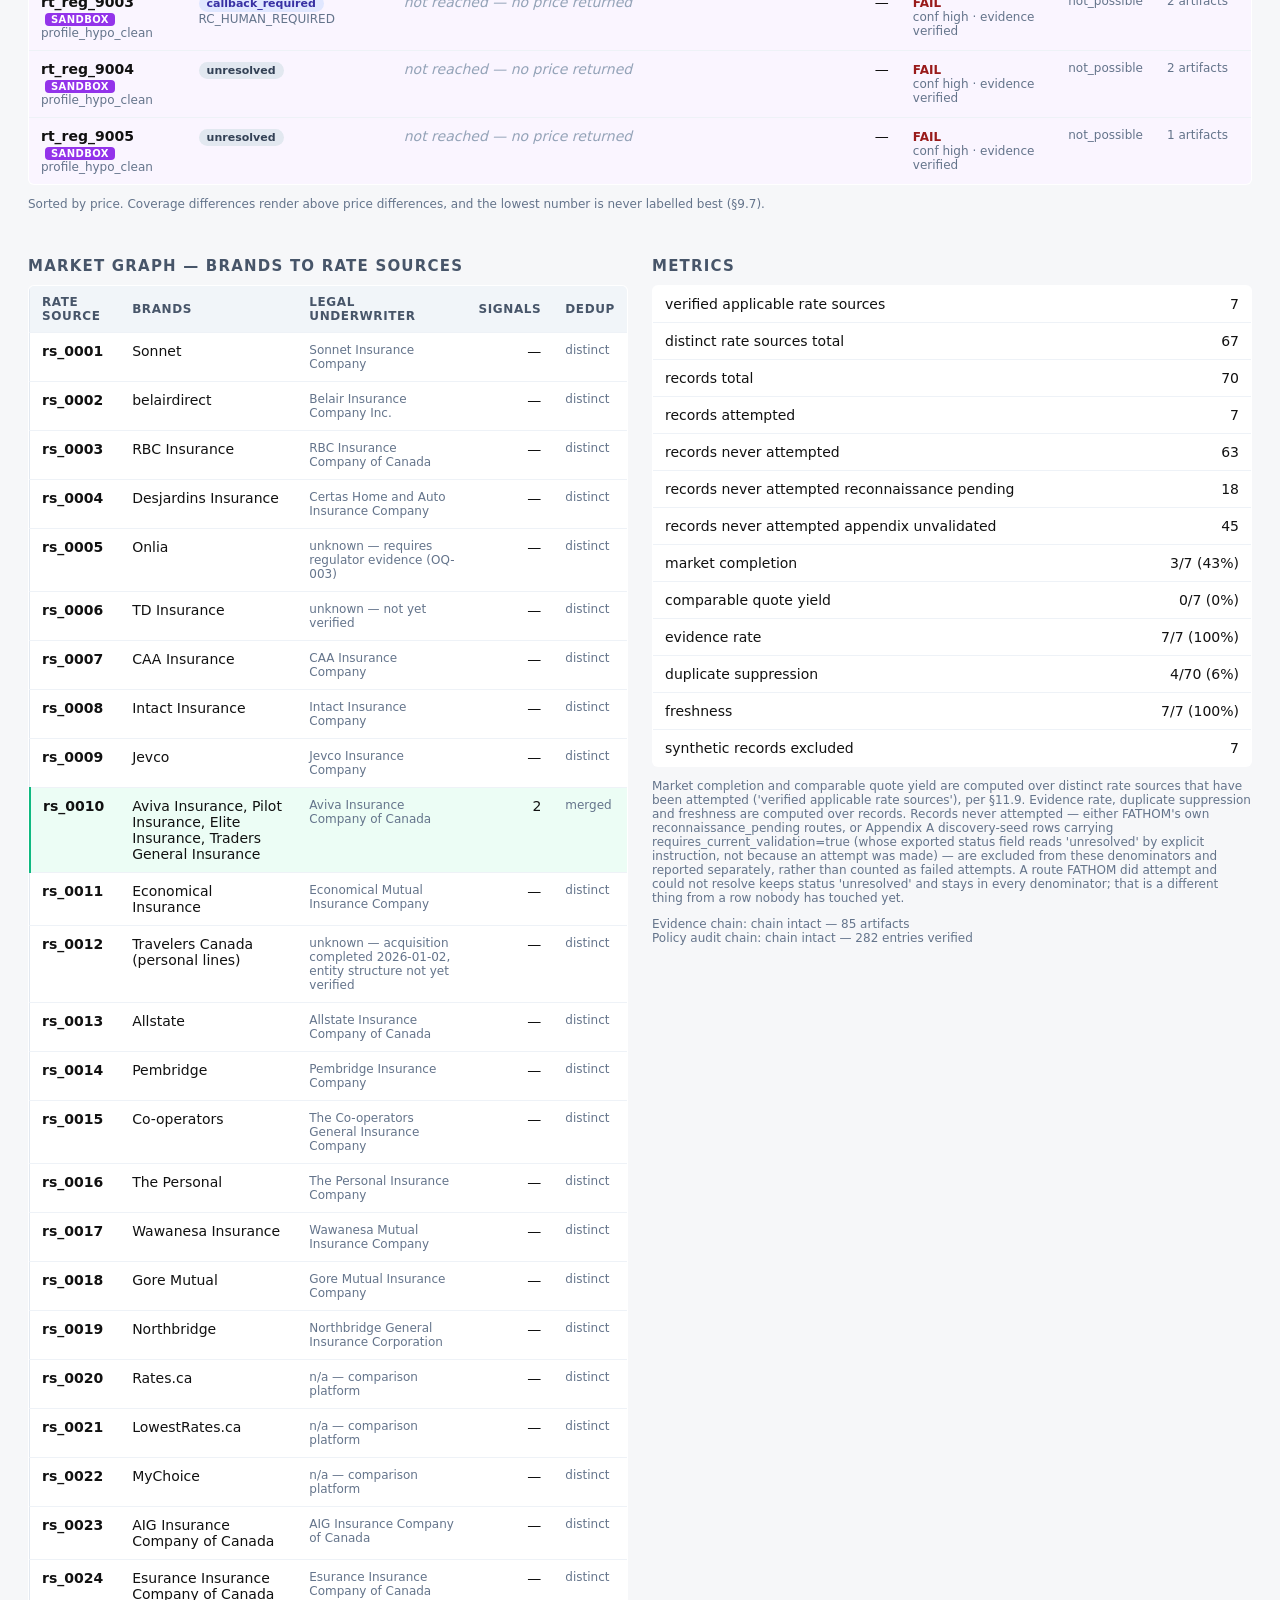
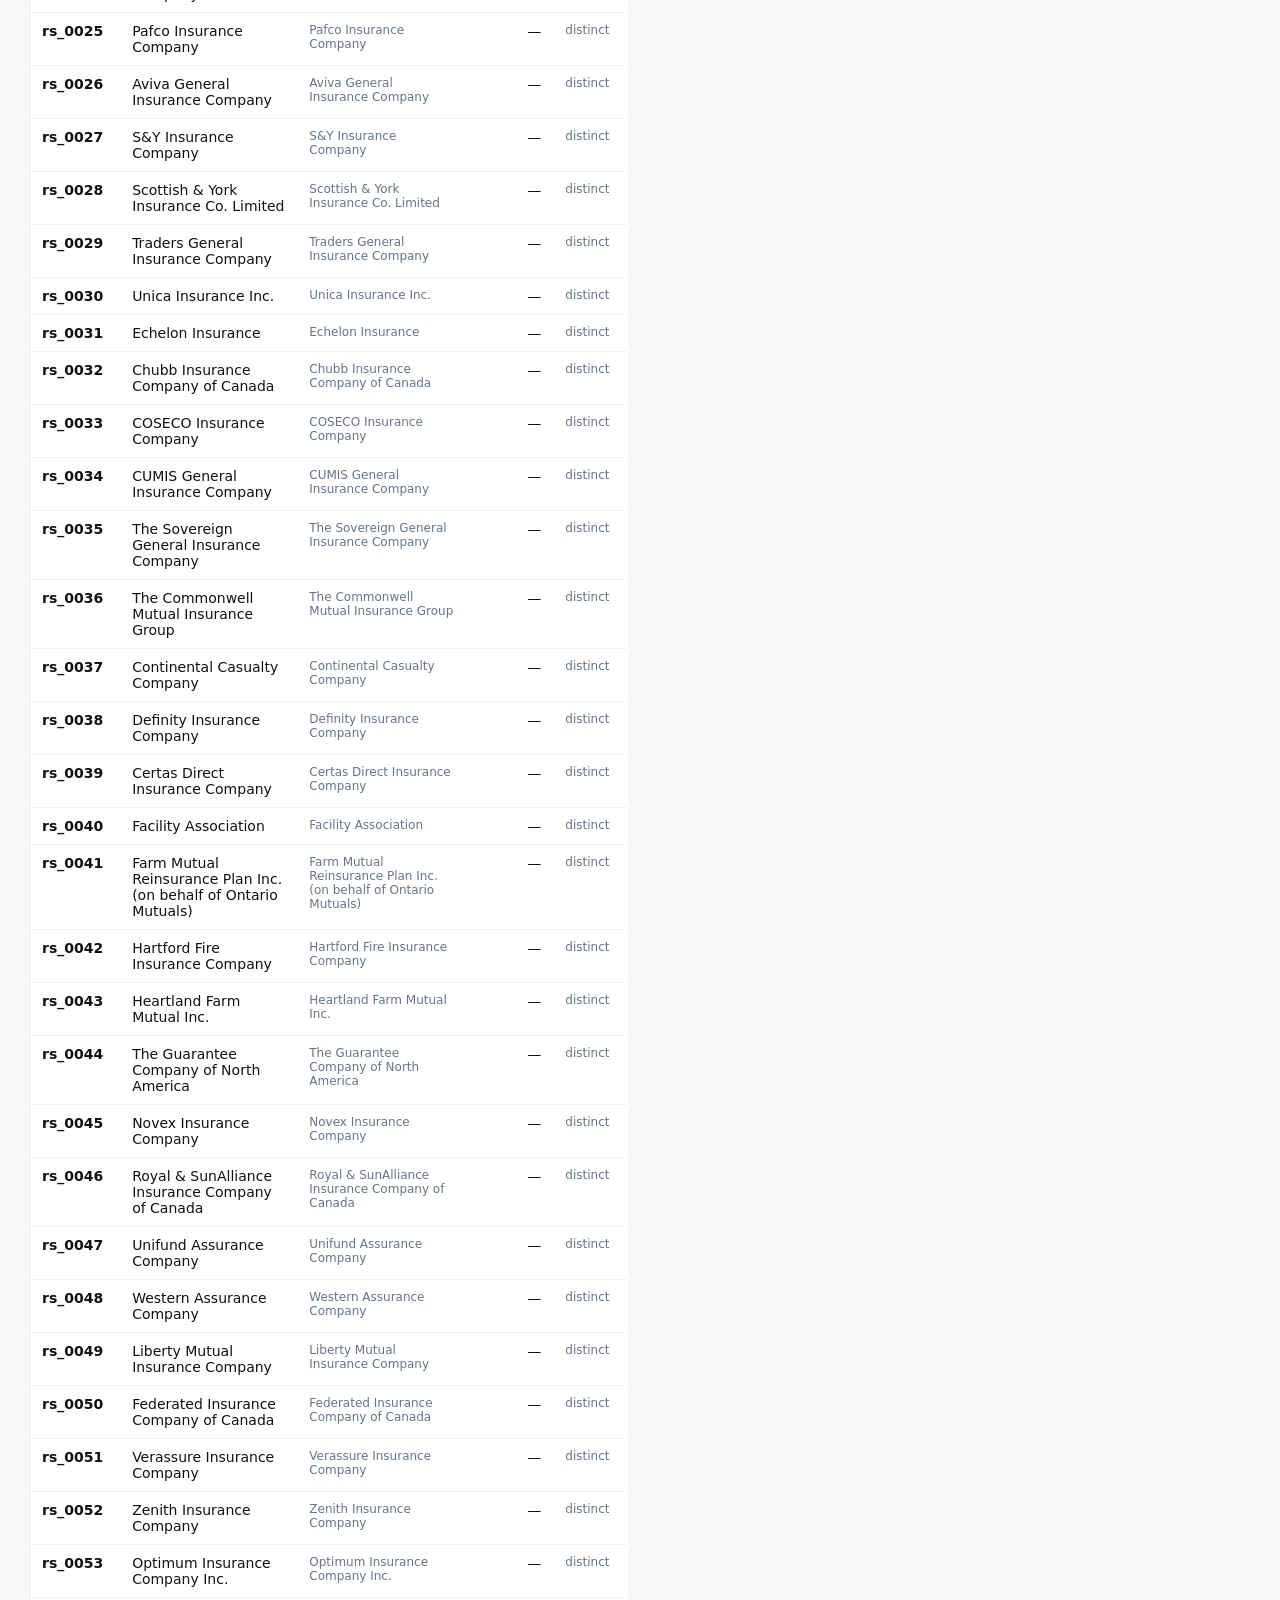
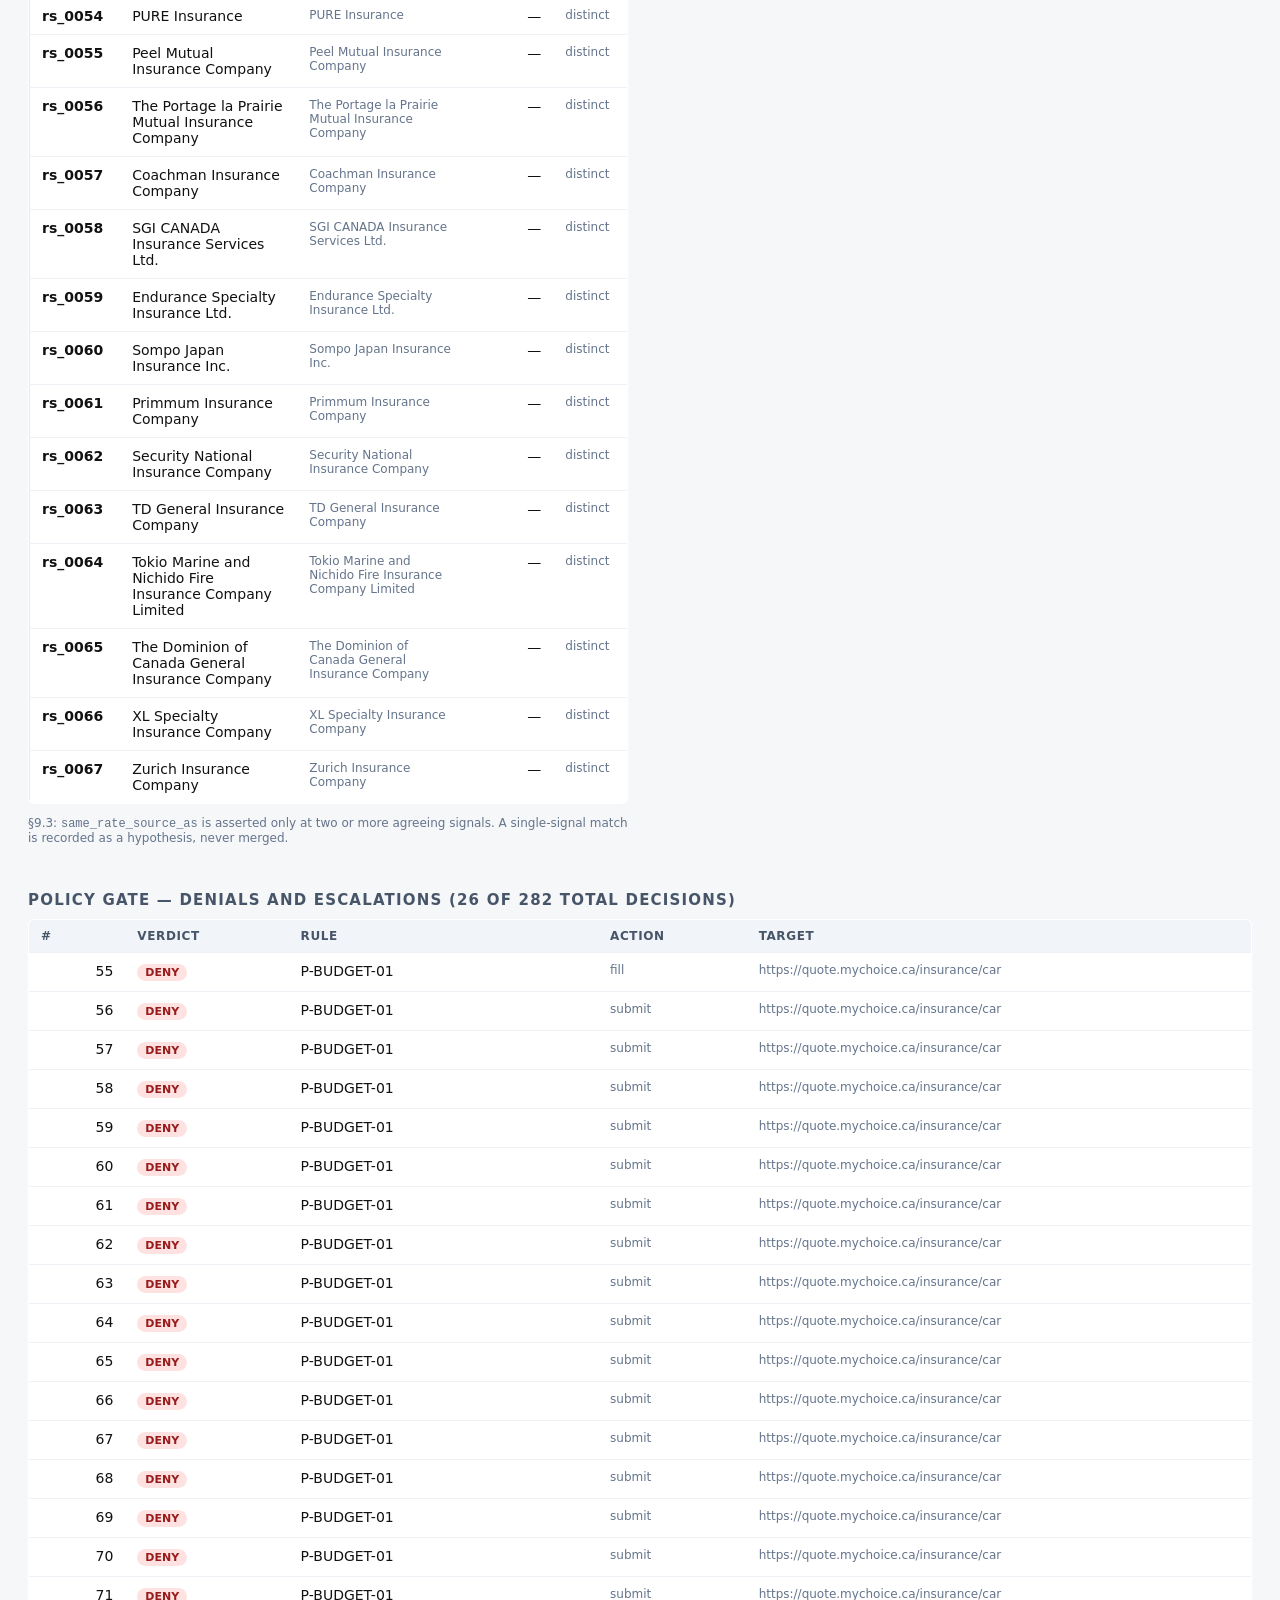
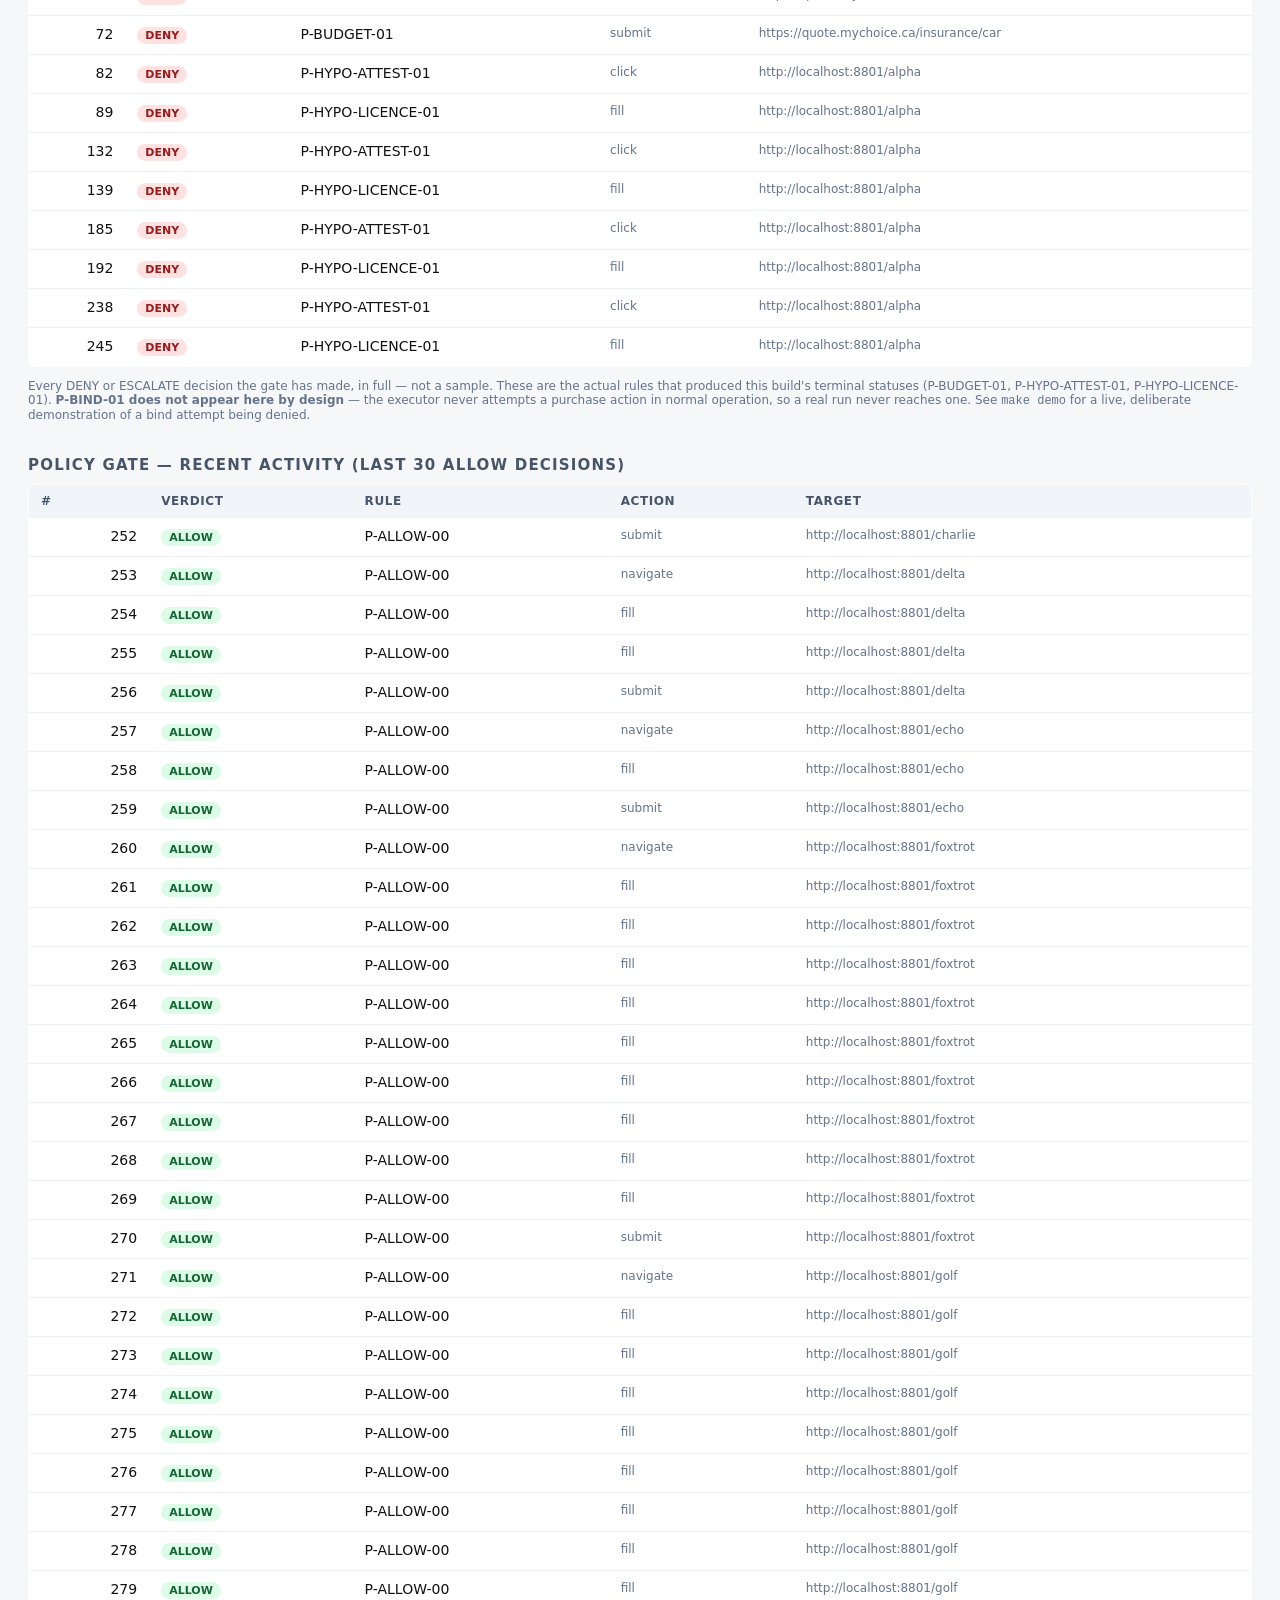
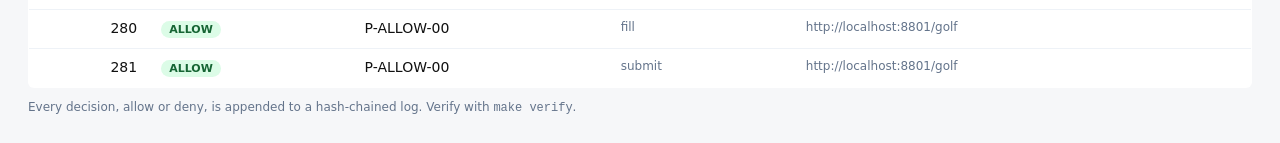
==== commit 4dcfa2de: "finish.md §3.6-3.8, §4-7: final docs, demo script, integrity sweep, done DOCS -- rewritten to descri" ====
--- a/ui/index.html
+++ b/ui/index.html
@@ -47,7 +47,7 @@
 <header>
   <h1>FATHOM</h1>
   <p>Ontario private-passenger auto market instrument · generated
-     2026-08-12T15:13:33+00:00</p>
+     2026-08-12T15:20:24+00:00</p>
   <p style="margin:4px 0 0;font-size:12px;color:#94a3b8">profile <code>profile_hypo_clean</code> (hypothetical) &middot; vehicle 2019 Honda Civic LX &middot; effective 2026-09-01<br>benchmark: $2,000,000 third-party liability · $1000 collision deductible · $1000 comprehensive deductible · DCPD included · OPCF 44R included · 12-month term</p>
 </header>
 <main>
@@ -237,7 +237,7 @@
               <div class="sub">conf high ·
               evidence verified</div></td>
           <td class="sub">not_possible</td>
-          <td class="sub">1 artifacts</td>
+          <td class="sub">2 artifacts</td>
         </tr>
         <tr class="fail is-sandbox">
           <td><strong>rt_reg_9005</strong> <span class="sandbox-badge">SANDBOX</span>
@@ -606,15 +606,15 @@
       <h2>Metrics</h2>
       <table><tr><td>verified applicable rate sources</td><td class='num'>7</td></tr><tr><td>distinct rate sources total</td><td class='num'>67</td></tr><tr><td>records total</td><td class='num'>70</td></tr><tr><td>records attempted</td><td class='num'>7</td></tr><tr><td>records never attempted</td><td class='num'>63</td></tr><tr><td>records never attempted reconnaissance pending</td><td class='num'>18</td></tr><tr><td>records never attempted appendix unvalidated</td><td class='num'>45</td></tr><tr><td>market completion</td><td class='num'>3/7 (43%)</td></tr><tr><td>comparable quote yield</td><td class='num'>0/7 (0%)</td></tr><tr><td>evidence rate</td><td class='num'>7/7 (100%)</td></tr><tr><td>duplicate suppression</td><td class='num'>4/70 (6%)</td></tr><tr><td>freshness</td><td class='num'>7/7 (100%)</td></tr><tr><td>synthetic records excluded</td><td class='num'>7</td></tr></table>
       <p class="sub">Market completion and comparable quote yield are computed over distinct rate sources that have been attempted ('verified applicable rate sources'), per §11.9. Evidence rate, duplicate suppression and freshness are computed over records. Records never attempted — either FATHOM's own reconnaissance_pending routes, or Appendix A discovery-seed rows carrying requires_current_validation=true (whose exported status field reads 'unresolved' by explicit instruction, not because an attempt was made) — are excluded from these denominators and reported separately, rather than counted as failed attempts. A route FATHOM did attempt and could not resolve keeps status 'unresolved' and stays in every denominator; that is a different thing from a row nobody has touched yet.</p>
-      <p class="sub">Evidence chain: chain intact — 69 artifacts<br>
-         Policy audit chain: chain intact — 229 entries verified</p>
+      <p class="sub">Evidence chain: chain intact — 85 artifacts<br>
+         Policy audit chain: chain intact — 282 entries verified</p>
     </div>
   </div>
 
-  <h2>Policy gate — denials and escalations (24 of 229 total decisions)</h2>
+  <h2>Policy gate — denials and escalations (26 of 282 total decisions)</h2>
   <table>
     <tr><th>#</th><th>Verdict</th><th>Rule</th><th>Action</th><th>Target</th></tr>
-    <tr><td class='num'>55</td><td><span class='pill DENY'>DENY</span></td><td>P-BUDGET-01</td><td class='sub'>fill</td><td class='sub'>https://quote.mychoice.ca/insurance/car</td></tr><tr><td class='num'>56</td><td><span class='pill DENY'>DENY</span></td><td>P-BUDGET-01</td><td class='sub'>submit</td><td class='sub'>https://quote.mychoice.ca/insurance/car</td></tr><tr><td class='num'>57</td><td><span class='pill DENY'>DENY</span></td><td>P-BUDGET-01</td><td class='sub'>submit</td><td class='sub'>https://quote.mychoice.ca/insurance/car</td></tr><tr><td class='num'>58</td><td><span class='pill DENY'>DENY</span></td><td>P-BUDGET-01</td><td class='sub'>submit</td><td class='sub'>https://quote.mychoice.ca/insurance/car</td></tr><tr><td class='num'>59</td><td><span class='pill DENY'>DENY</span></td><td>P-BUDGET-01</td><td class='sub'>submit</td><td class='sub'>https://quote.mychoice.ca/insurance/car</td></tr><tr><td class='num'>60</td><td><span class='pill DENY'>DENY</span></td><td>P-BUDGET-01</td><td class='sub'>submit</td><td class='sub'>https://quote.mychoice.ca/insurance/car</td></tr><tr><td class='num'>61</td><td><span class='pill DENY'>DENY</span></td><td>P-BUDGET-01</td><td class='sub'>submit</td><td class='sub'>https://quote.mychoice.ca/insurance/car</td></tr><tr><td class='num'>62</td><td><span class='pill DENY'>DENY</span></td><td>P-BUDGET-01</td><td class='sub'>submit</td><td class='sub'>https://quote.mychoice.ca/insurance/car</td></tr><tr><td class='num'>63</td><td><span class='pill DENY'>DENY</span></td><td>P-BUDGET-01</td><td class='sub'>submit</td><td class='sub'>https://quote.mychoice.ca/insurance/car</td></tr><tr><td class='num'>64</td><td><span class='pill DENY'>DENY</span></td><td>P-BUDGET-01</td><td class='sub'>submit</td><td class='sub'>https://quote.mychoice.ca/insurance/car</td></tr><tr><td class='num'>65</td><td><span class='pill DENY'>DENY</span></td><td>P-BUDGET-01</td><td class='sub'>submit</td><td class='sub'>https://quote.mychoice.ca/insurance/car</td></tr><tr><td class='num'>66</td><td><span class='pill DENY'>DENY</span></td><td>P-BUDGET-01</td><td class='sub'>submit</td><td class='sub'>https://quote.mychoice.ca/insurance/car</td></tr><tr><td class='num'>67</td><td><span class='pill DENY'>DENY</span></td><td>P-BUDGET-01</td><td class='sub'>submit</td><td class='sub'>https://quote.mychoice.ca/insurance/car</td></tr><tr><td class='num'>68</td><td><span class='pill DENY'>DENY</span></td><td>P-BUDGET-01</td><td class='sub'>submit</td><td class='sub'>https://quote.mychoice.ca/insurance/car</td></tr><tr><td class='num'>69</td><td><span class='pill DENY'>DENY</span></td><td>P-BUDGET-01</td><td class='sub'>submit</td><td class='sub'>https://quote.mychoice.ca/insurance/car</td></tr><tr><td class='num'>70</td><td><span class='pill DENY'>DENY</span></td><td>P-BUDGET-01</td><td class='sub'>submit</td><td class='sub'>https://quote.mychoice.ca/insurance/car</td></tr><tr><td class='num'>71</td><td><span class='pill DENY'>DENY</span></td><td>P-BUDGET-01</td><td class='sub'>submit</td><td class='sub'>https://quote.mychoice.ca/insurance/car</td></tr><tr><td class='num'>72</td><td><span class='pill DENY'>DENY</span></td><td>P-BUDGET-01</td><td class='sub'>submit</td><td class='sub'>https://quote.mychoice.ca/insurance/car</td></tr><tr><td class='num'>82</td><td><span class='pill DENY'>DENY</span></td><td>P-HYPO-ATTEST-01</td><td class='sub'>click</td><td class='sub'>http://localhost:8801/alpha</td></tr><tr><td class='num'>89</td><td><span class='pill DENY'>DENY</span></td><td>P-HYPO-LICENCE-01</td><td class='sub'>fill</td><td class='sub'>http://localhost:8801/alpha</td></tr><tr><td class='num'>132</td><td><span class='pill DENY'>DENY</span></td><td>P-HYPO-ATTEST-01</td><td class='sub'>click</td><td class='sub'>http://localhost:8801/alpha</td></tr><tr><td class='num'>139</td><td><span class='pill DENY'>DENY</span></td><td>P-HYPO-LICENCE-01</td><td class='sub'>fill</td><td class='sub'>http://localhost:8801/alpha</td></tr><tr><td class='num'>185</td><td><span class='pill DENY'>DENY</span></td><td>P-HYPO-ATTEST-01</td><td class='sub'>click</td><td class='sub'>http://localhost:8801/alpha</td></tr><tr><td class='num'>192</td><td><span class='pill DENY'>DENY</span></td><td>P-HYPO-LICENCE-01</td><td class='sub'>fill</td><td class='sub'>http://localhost:8801/alpha</td></tr>
+    <tr><td class='num'>55</td><td><span class='pill DENY'>DENY</span></td><td>P-BUDGET-01</td><td class='sub'>fill</td><td class='sub'>https://quote.mychoice.ca/insurance/car</td></tr><tr><td class='num'>56</td><td><span class='pill DENY'>DENY</span></td><td>P-BUDGET-01</td><td class='sub'>submit</td><td class='sub'>https://quote.mychoice.ca/insurance/car</td></tr><tr><td class='num'>57</td><td><span class='pill DENY'>DENY</span></td><td>P-BUDGET-01</td><td class='sub'>submit</td><td class='sub'>https://quote.mychoice.ca/insurance/car</td></tr><tr><td class='num'>58</td><td><span class='pill DENY'>DENY</span></td><td>P-BUDGET-01</td><td class='sub'>submit</td><td class='sub'>https://quote.mychoice.ca/insurance/car</td></tr><tr><td class='num'>59</td><td><span class='pill DENY'>DENY</span></td><td>P-BUDGET-01</td><td class='sub'>submit</td><td class='sub'>https://quote.mychoice.ca/insurance/car</td></tr><tr><td class='num'>60</td><td><span class='pill DENY'>DENY</span></td><td>P-BUDGET-01</td><td class='sub'>submit</td><td class='sub'>https://quote.mychoice.ca/insurance/car</td></tr><tr><td class='num'>61</td><td><span class='pill DENY'>DENY</span></td><td>P-BUDGET-01</td><td class='sub'>submit</td><td class='sub'>https://quote.mychoice.ca/insurance/car</td></tr><tr><td class='num'>62</td><td><span class='pill DENY'>DENY</span></td><td>P-BUDGET-01</td><td class='sub'>submit</td><td class='sub'>https://quote.mychoice.ca/insurance/car</td></tr><tr><td class='num'>63</td><td><span class='pill DENY'>DENY</span></td><td>P-BUDGET-01</td><td class='sub'>submit</td><td class='sub'>https://quote.mychoice.ca/insurance/car</td></tr><tr><td class='num'>64</td><td><span class='pill DENY'>DENY</span></td><td>P-BUDGET-01</td><td class='sub'>submit</td><td class='sub'>https://quote.mychoice.ca/insurance/car</td></tr><tr><td class='num'>65</td><td><span class='pill DENY'>DENY</span></td><td>P-BUDGET-01</td><td class='sub'>submit</td><td class='sub'>https://quote.mychoice.ca/insurance/car</td></tr><tr><td class='num'>66</td><td><span class='pill DENY'>DENY</span></td><td>P-BUDGET-01</td><td class='sub'>submit</td><td class='sub'>https://quote.mychoice.ca/insurance/car</td></tr><tr><td class='num'>67</td><td><span class='pill DENY'>DENY</span></td><td>P-BUDGET-01</td><td class='sub'>submit</td><td class='sub'>https://quote.mychoice.ca/insurance/car</td></tr><tr><td class='num'>68</td><td><span class='pill DENY'>DENY</span></td><td>P-BUDGET-01</td><td class='sub'>submit</td><td class='sub'>https://quote.mychoice.ca/insurance/car</td></tr><tr><td class='num'>69</td><td><span class='pill DENY'>DENY</span></td><td>P-BUDGET-01</td><td class='sub'>submit</td><td class='sub'>https://quote.mychoice.ca/insurance/car</td></tr><tr><td class='num'>70</td><td><span class='pill DENY'>DENY</span></td><td>P-BUDGET-01</td><td class='sub'>submit</td><td class='sub'>https://quote.mychoice.ca/insurance/car</td></tr><tr><td class='num'>71</td><td><span class='pill DENY'>DENY</span></td><td>P-BUDGET-01</td><td class='sub'>submit</td><td class='sub'>https://quote.mychoice.ca/insurance/car</td></tr><tr><td class='num'>72</td><td><span class='pill DENY'>DENY</span></td><td>P-BUDGET-01</td><td class='sub'>submit</td><td class='sub'>https://quote.mychoice.ca/insurance/car</td></tr><tr><td class='num'>82</td><td><span class='pill DENY'>DENY</span></td><td>P-HYPO-ATTEST-01</td><td class='sub'>click</td><td class='sub'>http://localhost:8801/alpha</td></tr><tr><td class='num'>89</td><td><span class='pill DENY'>DENY</span></td><td>P-HYPO-LICENCE-01</td><td class='sub'>fill</td><td class='sub'>http://localhost:8801/alpha</td></tr><tr><td class='num'>132</td><td><span class='pill DENY'>DENY</span></td><td>P-HYPO-ATTEST-01</td><td class='sub'>click</td><td class='sub'>http://localhost:8801/alpha</td></tr><tr><td class='num'>139</td><td><span class='pill DENY'>DENY</span></td><td>P-HYPO-LICENCE-01</td><td class='sub'>fill</td><td class='sub'>http://localhost:8801/alpha</td></tr><tr><td class='num'>185</td><td><span class='pill DENY'>DENY</span></td><td>P-HYPO-ATTEST-01</td><td class='sub'>click</td><td class='sub'>http://localhost:8801/alpha</td></tr><tr><td class='num'>192</td><td><span class='pill DENY'>DENY</span></td><td>P-HYPO-LICENCE-01</td><td class='sub'>fill</td><td class='sub'>http://localhost:8801/alpha</td></tr><tr><td class='num'>238</td><td><span class='pill DENY'>DENY</span></td><td>P-HYPO-ATTEST-01</td><td class='sub'>click</td><td class='sub'>http://localhost:8801/alpha</td></tr><tr><td class='num'>245</td><td><span class='pill DENY'>DENY</span></td><td>P-HYPO-LICENCE-01</td><td class='sub'>fill</td><td class='sub'>http://localhost:8801/alpha</td></tr>
   </table>
   <p class="sub">Every DENY or ESCALATE decision the gate has made, in full — not a sample. These
      are the actual rules that produced this build's terminal statuses
@@ -626,7 +626,7 @@
   <h2>Policy gate — recent activity (last 30 ALLOW decisions)</h2>
   <table>
     <tr><th>#</th><th>Verdict</th><th>Rule</th><th>Action</th><th>Target</th></tr>
-    <tr><td class='num'>199</td><td><span class='pill ALLOW'>ALLOW</span></td><td>P-ALLOW-00</td><td class='sub'>submit</td><td class='sub'>http://localhost:8801/charlie</td></tr><tr><td class='num'>200</td><td><span class='pill ALLOW'>ALLOW</span></td><td>P-ALLOW-00</td><td class='sub'>navigate</td><td class='sub'>http://localhost:8801/delta</td></tr><tr><td class='num'>201</td><td><span class='pill ALLOW'>ALLOW</span></td><td>P-ALLOW-00</td><td class='sub'>fill</td><td class='sub'>http://localhost:8801/delta</td></tr><tr><td class='num'>202</td><td><span class='pill ALLOW'>ALLOW</span></td><td>P-ALLOW-00</td><td class='sub'>fill</td><td class='sub'>http://localhost:8801/delta</td></tr><tr><td class='num'>203</td><td><span class='pill ALLOW'>ALLOW</span></td><td>P-ALLOW-00</td><td class='sub'>submit</td><td class='sub'>http://localhost:8801/delta</td></tr><tr><td class='num'>204</td><td><span class='pill ALLOW'>ALLOW</span></td><td>P-ALLOW-00</td><td class='sub'>navigate</td><td class='sub'>http://localhost:8801/echo</td></tr><tr><td class='num'>205</td><td><span class='pill ALLOW'>ALLOW</span></td><td>P-ALLOW-00</td><td class='sub'>fill</td><td class='sub'>http://localhost:8801/echo</td></tr><tr><td class='num'>206</td><td><span class='pill ALLOW'>ALLOW</span></td><td>P-ALLOW-00</td><td class='sub'>submit</td><td class='sub'>http://localhost:8801/echo</td></tr><tr><td class='num'>207</td><td><span class='pill ALLOW'>ALLOW</span></td><td>P-ALLOW-00</td><td class='sub'>navigate</td><td class='sub'>http://localhost:8801/foxtrot</td></tr><tr><td class='num'>208</td><td><span class='pill ALLOW'>ALLOW</span></td><td>P-ALLOW-00</td><td class='sub'>fill</td><td class='sub'>http://localhost:8801/foxtrot</td></tr><tr><td class='num'>209</td><td><span class='pill ALLOW'>ALLOW</span></td><td>P-ALLOW-00</td><td class='sub'>fill</td><td class='sub'>http://localhost:8801/foxtrot</td></tr><tr><td class='num'>210</td><td><span class='pill ALLOW'>ALLOW</span></td><td>P-ALLOW-00</td><td class='sub'>fill</td><td class='sub'>http://localhost:8801/foxtrot</td></tr><tr><td class='num'>211</td><td><span class='pill ALLOW'>ALLOW</span></td><td>P-ALLOW-00</td><td class='sub'>fill</td><td class='sub'>http://localhost:8801/foxtrot</td></tr><tr><td class='num'>212</td><td><span class='pill ALLOW'>ALLOW</span></td><td>P-ALLOW-00</td><td class='sub'>fill</td><td class='sub'>http://localhost:8801/foxtrot</td></tr><tr><td class='num'>213</td><td><span class='pill ALLOW'>ALLOW</span></td><td>P-ALLOW-00</td><td class='sub'>fill</td><td class='sub'>http://localhost:8801/foxtrot</td></tr><tr><td class='num'>214</td><td><span class='pill ALLOW'>ALLOW</span></td><td>P-ALLOW-00</td><td class='sub'>fill</td><td class='sub'>http://localhost:8801/foxtrot</td></tr><tr><td class='num'>215</td><td><span class='pill ALLOW'>ALLOW</span></td><td>P-ALLOW-00</td><td class='sub'>fill</td><td class='sub'>http://localhost:8801/foxtrot</td></tr><tr><td class='num'>216</td><td><span class='pill ALLOW'>ALLOW</span></td><td>P-ALLOW-00</td><td class='sub'>fill</td><td class='sub'>http://localhost:8801/foxtrot</td></tr><tr><td class='num'>217</td><td><span class='pill ALLOW'>ALLOW</span></td><td>P-ALLOW-00</td><td class='sub'>submit</td><td class='sub'>http://localhost:8801/foxtrot</td></tr><tr><td class='num'>218</td><td><span class='pill ALLOW'>ALLOW</span></td><td>P-ALLOW-00</td><td class='sub'>navigate</td><td class='sub'>http://localhost:8801/golf</td></tr><tr><td class='num'>219</td><td><span class='pill ALLOW'>ALLOW</span></td><td>P-ALLOW-00</td><td class='sub'>fill</td><td class='sub'>http://localhost:8801/golf</td></tr><tr><td class='num'>220</td><td><span class='pill ALLOW'>ALLOW</span></td><td>P-ALLOW-00</td><td class='sub'>fill</td><td class='sub'>http://localhost:8801/golf</td></tr><tr><td class='num'>221</td><td><span class='pill ALLOW'>ALLOW</span></td><td>P-ALLOW-00</td><td class='sub'>fill</td><td class='sub'>http://localhost:8801/golf</td></tr><tr><td class='num'>222</td><td><span class='pill ALLOW'>ALLOW</span></td><td>P-ALLOW-00</td><td class='sub'>fill</td><td class='sub'>http://localhost:8801/golf</td></tr><tr><td class='num'>223</td><td><span class='pill ALLOW'>ALLOW</span></td><td>P-ALLOW-00</td><td class='sub'>fill</td><td class='sub'>http://localhost:8801/golf</td></tr><tr><td class='num'>224</td><td><span class='pill ALLOW'>ALLOW</span></td><td>P-ALLOW-00</td><td class='sub'>fill</td><td class='sub'>http://localhost:8801/golf</td></tr><tr><td class='num'>225</td><td><span class='pill ALLOW'>ALLOW</span></td><td>P-ALLOW-00</td><td class='sub'>fill</td><td class='sub'>http://localhost:8801/golf</td></tr><tr><td class='num'>226</td><td><span class='pill ALLOW'>ALLOW</span></td><td>P-ALLOW-00</td><td class='sub'>fill</td><td class='sub'>http://localhost:8801/golf</td></tr><tr><td class='num'>227</td><td><span class='pill ALLOW'>ALLOW</span></td><td>P-ALLOW-00</td><td class='sub'>fill</td><td class='sub'>http://localhost:8801/golf</td></tr><tr><td class='num'>228</td><td><span class='pill ALLOW'>ALLOW</span></td><td>P-ALLOW-00</td><td class='sub'>submit</td><td class='sub'>http://localhost:8801/golf</td></tr>
+    <tr><td class='num'>252</td><td><span class='pill ALLOW'>ALLOW</span></td><td>P-ALLOW-00</td><td class='sub'>submit</td><td class='sub'>http://localhost:8801/charlie</td></tr><tr><td class='num'>253</td><td><span class='pill ALLOW'>ALLOW</span></td><td>P-ALLOW-00</td><td class='sub'>navigate</td><td class='sub'>http://localhost:8801/delta</td></tr><tr><td class='num'>254</td><td><span class='pill ALLOW'>ALLOW</span></td><td>P-ALLOW-00</td><td class='sub'>fill</td><td class='sub'>http://localhost:8801/delta</td></tr><tr><td class='num'>255</td><td><span class='pill ALLOW'>ALLOW</span></td><td>P-ALLOW-00</td><td class='sub'>fill</td><td class='sub'>http://localhost:8801/delta</td></tr><tr><td class='num'>256</td><td><span class='pill ALLOW'>ALLOW</span></td><td>P-ALLOW-00</td><td class='sub'>submit</td><td class='sub'>http://localhost:8801/delta</td></tr><tr><td class='num'>257</td><td><span class='pill ALLOW'>ALLOW</span></td><td>P-ALLOW-00</td><td class='sub'>navigate</td><td class='sub'>http://localhost:8801/echo</td></tr><tr><td class='num'>258</td><td><span class='pill ALLOW'>ALLOW</span></td><td>P-ALLOW-00</td><td class='sub'>fill</td><td class='sub'>http://localhost:8801/echo</td></tr><tr><td class='num'>259</td><td><span class='pill ALLOW'>ALLOW</span></td><td>P-ALLOW-00</td><td class='sub'>submit</td><td class='sub'>http://localhost:8801/echo</td></tr><tr><td class='num'>260</td><td><span class='pill ALLOW'>ALLOW</span></td><td>P-ALLOW-00</td><td class='sub'>navigate</td><td class='sub'>http://localhost:8801/foxtrot</td></tr><tr><td class='num'>261</td><td><span class='pill ALLOW'>ALLOW</span></td><td>P-ALLOW-00</td><td class='sub'>fill</td><td class='sub'>http://localhost:8801/foxtrot</td></tr><tr><td class='num'>262</td><td><span class='pill ALLOW'>ALLOW</span></td><td>P-ALLOW-00</td><td class='sub'>fill</td><td class='sub'>http://localhost:8801/foxtrot</td></tr><tr><td class='num'>263</td><td><span class='pill ALLOW'>ALLOW</span></td><td>P-ALLOW-00</td><td class='sub'>fill</td><td class='sub'>http://localhost:8801/foxtrot</td></tr><tr><td class='num'>264</td><td><span class='pill ALLOW'>ALLOW</span></td><td>P-ALLOW-00</td><td class='sub'>fill</td><td class='sub'>http://localhost:8801/foxtrot</td></tr><tr><td class='num'>265</td><td><span class='pill ALLOW'>ALLOW</span></td><td>P-ALLOW-00</td><td class='sub'>fill</td><td class='sub'>http://localhost:8801/foxtrot</td></tr><tr><td class='num'>266</td><td><span class='pill ALLOW'>ALLOW</span></td><td>P-ALLOW-00</td><td class='sub'>fill</td><td class='sub'>http://localhost:8801/foxtrot</td></tr><tr><td class='num'>267</td><td><span class='pill ALLOW'>ALLOW</span></td><td>P-ALLOW-00</td><td class='sub'>fill</td><td class='sub'>http://localhost:8801/foxtrot</td></tr><tr><td class='num'>268</td><td><span class='pill ALLOW'>ALLOW</span></td><td>P-ALLOW-00</td><td class='sub'>fill</td><td class='sub'>http://localhost:8801/foxtrot</td></tr><tr><td class='num'>269</td><td><span class='pill ALLOW'>ALLOW</span></td><td>P-ALLOW-00</td><td class='sub'>fill</td><td class='sub'>http://localhost:8801/foxtrot</td></tr><tr><td class='num'>270</td><td><span class='pill ALLOW'>ALLOW</span></td><td>P-ALLOW-00</td><td class='sub'>submit</td><td class='sub'>http://localhost:8801/foxtrot</td></tr><tr><td class='num'>271</td><td><span class='pill ALLOW'>ALLOW</span></td><td>P-ALLOW-00</td><td class='sub'>navigate</td><td class='sub'>http://localhost:8801/golf</td></tr><tr><td class='num'>272</td><td><span class='pill ALLOW'>ALLOW</span></td><td>P-ALLOW-00</td><td class='sub'>fill</td><td class='sub'>http://localhost:8801/golf</td></tr><tr><td class='num'>273</td><td><span class='pill ALLOW'>ALLOW</span></td><td>P-ALLOW-00</td><td class='sub'>fill</td><td class='sub'>http://localhost:8801/golf</td></tr><tr><td class='num'>274</td><td><span class='pill ALLOW'>ALLOW</span></td><td>P-ALLOW-00</td><td class='sub'>fill</td><td class='sub'>http://localhost:8801/golf</td></tr><tr><td class='num'>275</td><td><span class='pill ALLOW'>ALLOW</span></td><td>P-ALLOW-00</td><td class='sub'>fill</td><td class='sub'>http://localhost:8801/golf</td></tr><tr><td class='num'>276</td><td><span class='pill ALLOW'>ALLOW</span></td><td>P-ALLOW-00</td><td class='sub'>fill</td><td class='sub'>http://localhost:8801/golf</td></tr><tr><td class='num'>277</td><td><span class='pill ALLOW'>ALLOW</span></td><td>P-ALLOW-00</td><td class='sub'>fill</td><td class='sub'>http://localhost:8801/golf</td></tr><tr><td class='num'>278</td><td><span class='pill ALLOW'>ALLOW</span></td><td>P-ALLOW-00</td><td class='sub'>fill</td><td class='sub'>http://localhost:8801/golf</td></tr><tr><td class='num'>279</td><td><span class='pill ALLOW'>ALLOW</span></td><td>P-ALLOW-00</td><td class='sub'>fill</td><td class='sub'>http://localhost:8801/golf</td></tr><tr><td class='num'>280</td><td><span class='pill ALLOW'>ALLOW</span></td><td>P-ALLOW-00</td><td class='sub'>fill</td><td class='sub'>http://localhost:8801/golf</td></tr><tr><td class='num'>281</td><td><span class='pill ALLOW'>ALLOW</span></td><td>P-ALLOW-00</td><td class='sub'>submit</td><td class='sub'>http://localhost:8801/golf</td></tr>
   </table>
   <p class="sub">Every decision, allow or deny, is appended to a hash-chained log. Verify with
      <code>make verify</code>.</p>
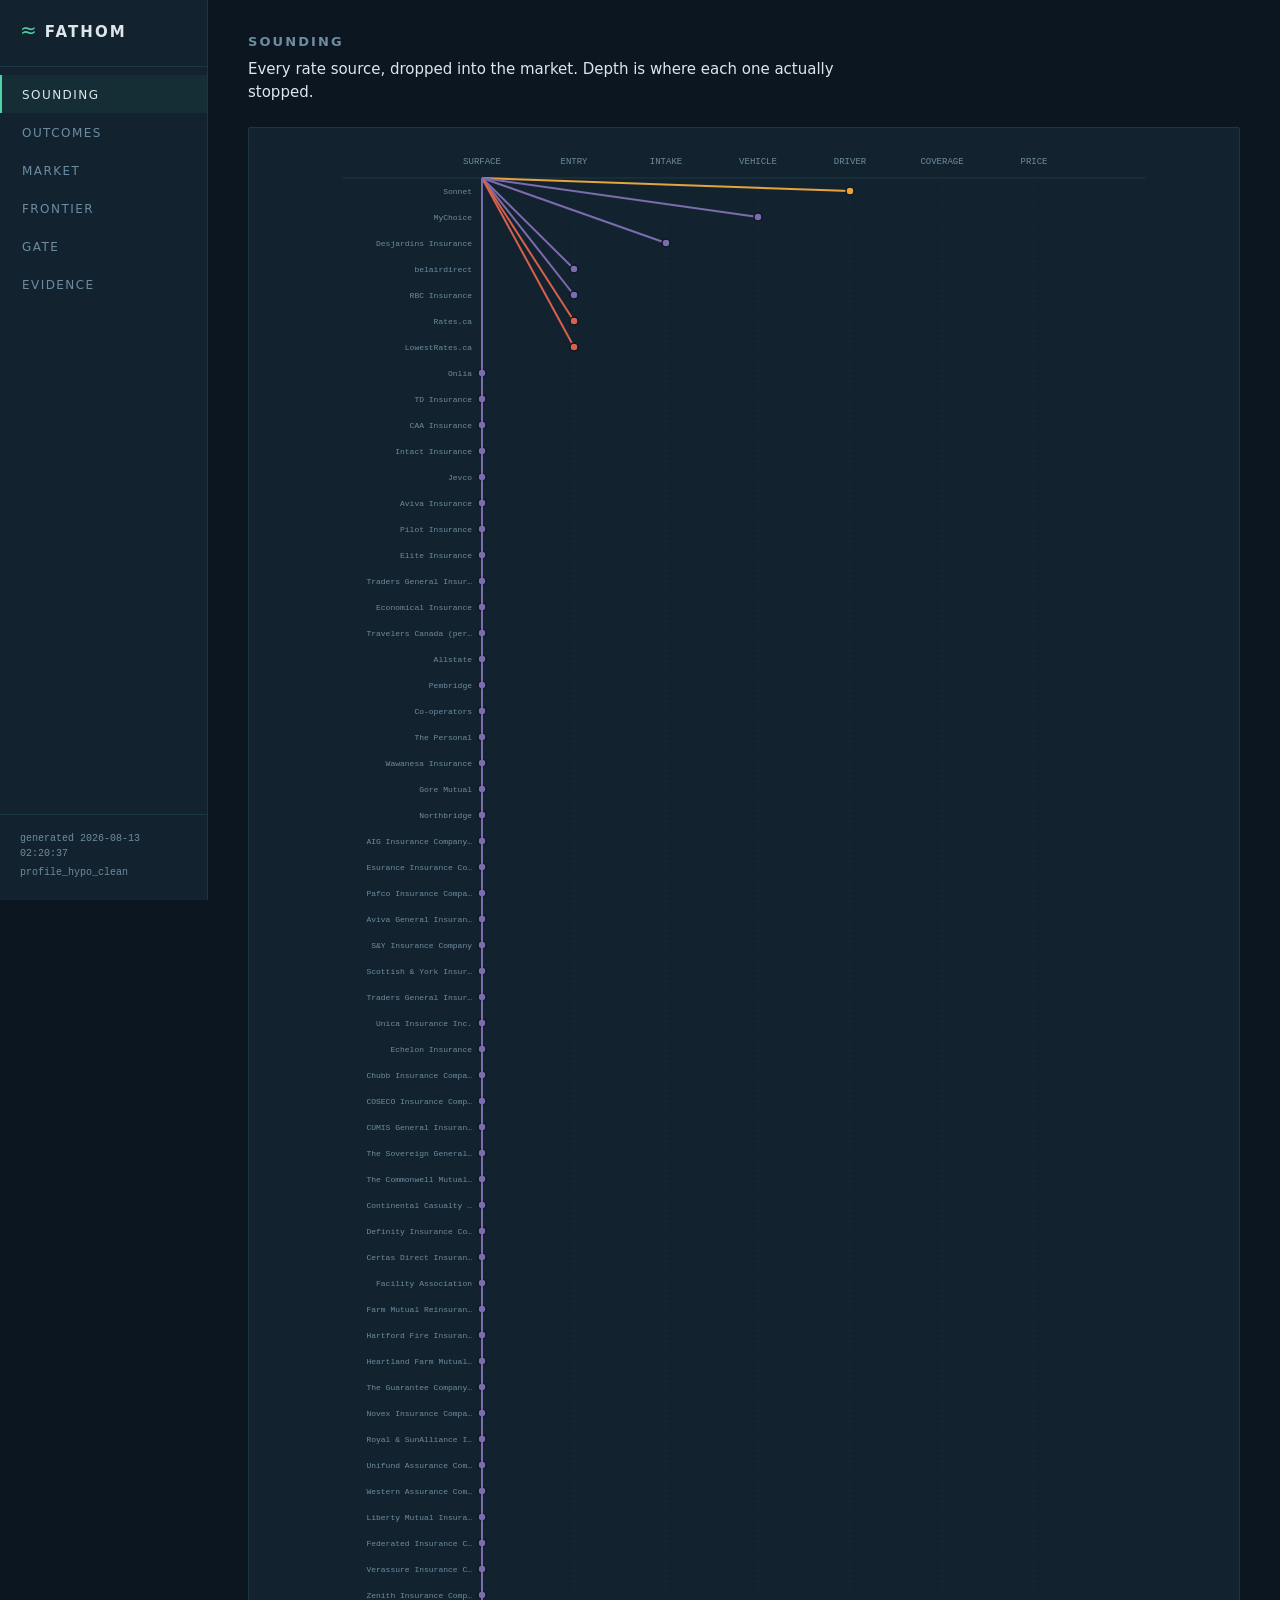
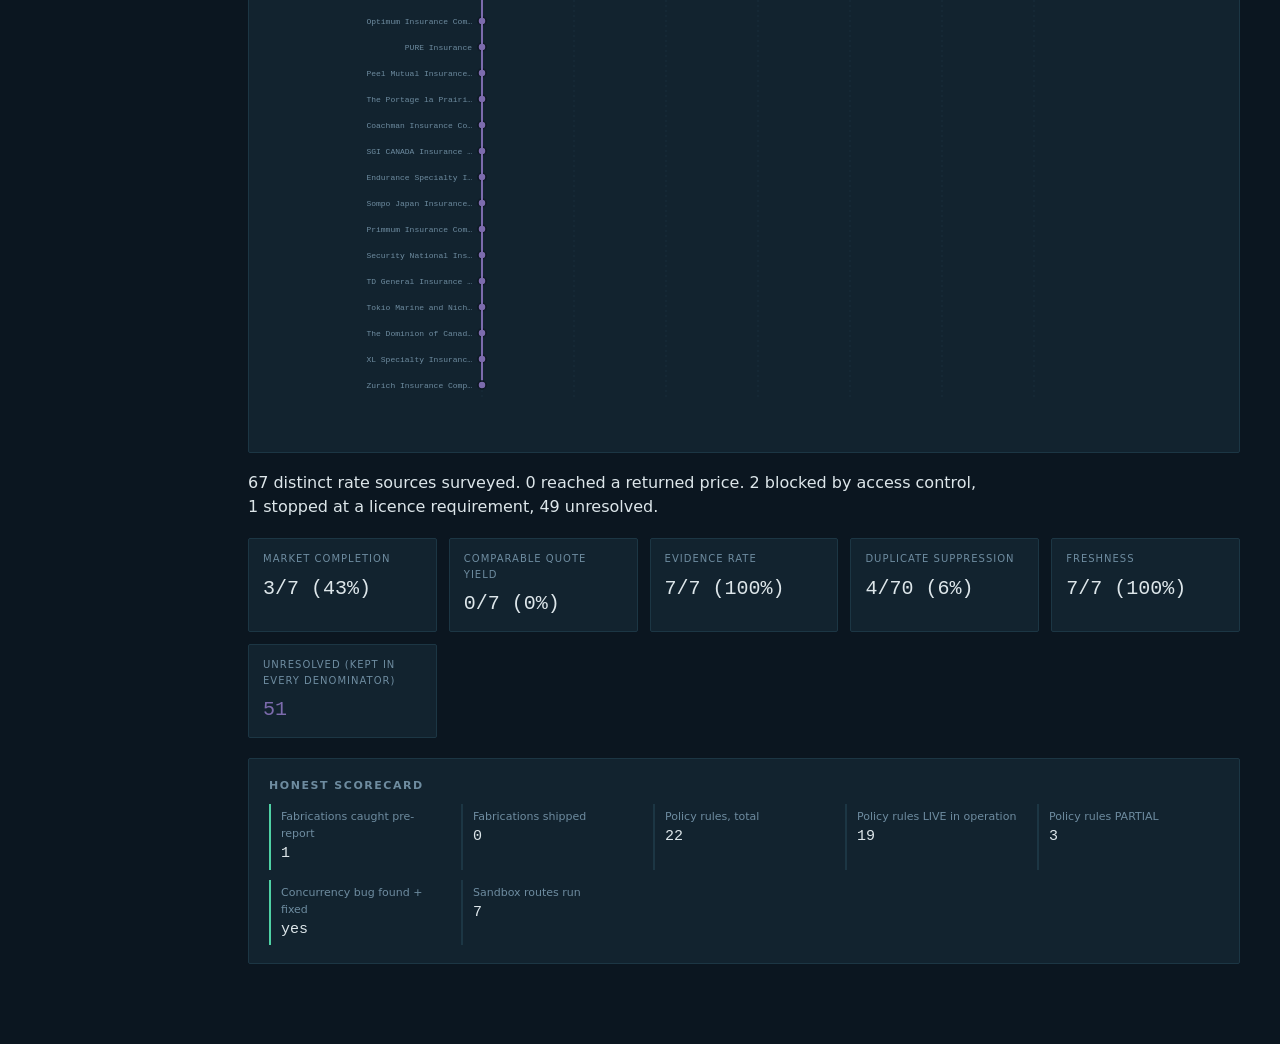
==== commit 3c38458d: "final.md Part A: UI overhaul -- the Sounding instrument New design system per final.md's brief: abys" ====
--- a/ui/index.html
+++ b/ui/index.html
@@ -1,633 +1,186 @@
-<!doctype html><html><head><meta charset="utf-8">
-<title>FATHOM — Ontario auto market instrument</title>
-<style>
- body{font-family:system-ui,-apple-system,sans-serif;margin:0;background:#f6f7f9;color:#111}
- header{background:#0f172a;color:#fff;padding:22px 28px}
- header h1{margin:0;font-size:20px;letter-spacing:.5px}
- header p{margin:6px 0 0;color:#94a3b8;font-size:13px}
- main{padding:24px 28px;max-width:1240px}
- h2{font-size:15px;text-transform:uppercase;letter-spacing:.08em;color:#475569;
-     margin:34px 0 10px}
- table{width:100%;border-collapse:collapse;background:#fff;border:1px solid #e2e8f0;
-        border-radius:6px;overflow:hidden;font-size:14px}
- th{text-align:left;background:#f1f5f9;padding:9px 12px;font-size:12px;color:#475569;
-     text-transform:uppercase;letter-spacing:.05em}
- td{padding:10px 12px;border-top:1px solid #eef2f7;vertical-align:top}
- .num{text-align:right;font-variant-numeric:tabular-nums}
- .sub{color:#64748b;font-size:12px}
- .cov ul{margin:0;padding-left:16px} .cov li{margin:2px 0;color:#b45309}
- .ok{color:#15803d} .not-assessed{color:#94a3b8;font-style:italic}
- .pill{display:inline-block;padding:2px 8px;border-radius:99px;font-size:11px;font-weight:600;
-        background:#e2e8f0;color:#334155}
- .pill.quoted_comparable{background:#dcfce7;color:#166534}
- .pill.blocked{background:#fee2e2;color:#991b1b}
- .pill.manual_handoff{background:#fef3c7;color:#92400e}
- .pill.callback_required{background:#e0e7ff;color:#3730a3}
- .pill.DENY{background:#fee2e2;color:#991b1b} .pill.ALLOW{background:#dcfce7;color:#166534}
- .pill.ESCALATE{background:#fef3c7;color:#92400e}
- .verdict{font-weight:700;font-size:12px}
- .verdict.pass{color:#15803d} .verdict.caution{color:#b45309} .verdict.fail{color:#991b1b}
- .note{background:#fff7ed;border:1px solid #fed7aa;color:#7c2d12;padding:12px 14px;
-        border-radius:6px;font-size:14px;margin:10px 0 0}
- .banner{background:#fef3c7;border:1px solid #fcd34d;color:#78350f;padding:10px 14px;
-          border-radius:6px;font-size:13px;font-weight:600}
- tr.merged{background:#ecfdf5} tr.merged td:first-child{border-left:3px solid #10b981}
- tr.is-sandbox{background:#faf5ff}
- .sandbox-badge{display:inline-block;padding:1px 6px;border-radius:4px;font-size:10px;
-                  font-weight:800;letter-spacing:.04em;background:#9333ea;color:#fff;
-                  vertical-align:middle;margin-left:4px}
- .findings{display:flex;flex-direction:column;gap:10px;margin:12px 0 28px}
- .finding{background:#fff;border:1px solid #e2e8f0;border-left:4px solid #64748b;
-           border-radius:6px;padding:12px 14px;font-size:13px;line-height:1.5}
- .finding.warn{border-left-color:#d97706} .finding.good{border-left-color:#10b981}
- .finding b{display:block;font-size:13px;margin-bottom:3px}
- .grid{display:grid;grid-template-columns:1fr 1fr;gap:24px}
- @media(max-width:900px){.grid{grid-template-columns:1fr}}
-</style></head><body>
-<header>
-  <h1>FATHOM</h1>
-  <p>Ontario private-passenger auto market instrument · generated
-     2026-08-12T15:20:24+00:00</p>
-  <p style="margin:4px 0 0;font-size:12px;color:#94a3b8">profile <code>profile_hypo_clean</code> (hypothetical) &middot; vehicle 2019 Honda Civic LX &middot; effective 2026-09-01<br>benchmark: $2,000,000 third-party liability · $1000 collision deductible · $1000 comprehensive deductible · DCPD included · OPCF 44R included · 12-month term</p>
-</header>
-<main>
-  <div class="banner">Results below were retrieved under <code>profile_hypo_clean</code>, a
-     <strong>hypothetical</strong> clean-record driver. They are not quotes for the operator.
-     Rows marked <span class="sandbox-badge">SANDBOX</span> are from the local synthetic test
-     sites (§11.5), never a real destination, and are excluded from every market metric.</div>
+<!doctype html>
+<html lang="en" data-view="sounding">
+<head>
+<meta charset="utf-8">
+<meta name="viewport" content="width=device-width, initial-scale=1">
+<title>FATHOM — sounding the Ontario auto market</title>
+<link rel="stylesheet" href="styles.css">
+</head>
+<body>
 
-  <h2>Named findings</h2>
-  <div class="findings">
-    <div class="finding warn"><b>No real insurer route returned a price</b>
-      Every priced, benchmark-comparable outcome in this build is from the sandbox. Real routes
-      returned either a terminal blocker or an unresolved capability limit — see
-      <code>docs/LIMITATIONS.md</code> for the itemized reason per route.</div>
-    <div class="finding warn"><b>Two aggregator routes are Cloudflare-fronted (D-AGG)</b>
-      Rates.ca and LowestRates.ca both returned a managed challenge, detected and respected —
-      never bypassed (§2.1). The two broadest Ontario comparison routes are closed to an honest
-      agent. Accepted as a market finding, not retried.</div>
-    <div class="finding good"><b>The Aviva amalgamation, evidenced</b>
-      Aviva Insurance, Pilot Insurance, Elite Insurance and Traders General Insurance collapse to
-      one legal entity — Aviva Insurance Company of Canada — on two agreeing signals, effective
-      2026-01-01. See the market graph below.</div>
-    <div class="finding good"><b>A fabricated premium was caught before it reached this report</b>
-      A live run against MyChoice.ca returned $177.83 from landing-page marketing copy with zero
-      fields filled. Fixed and locked down as a test. Full account:
-      <code>docs/SAFETY.md</code> § "Worked example: the fabricated premium",
-      reproduce with <code>make demo-fabrication</code>.</div>
+<div class="app">
+  <nav class="rail" aria-label="Views">
+    <div class="rail-mark">
+      <span class="rail-mark-glyph">≈</span>
+      <span class="rail-mark-word">FATHOM</span>
+    </div>
+    <button class="rail-item" data-goto="sounding" aria-current="page">
+      <span class="rail-item-label">Sounding</span>
+    </button>
+    <button class="rail-item" data-goto="outcomes">
+      <span class="rail-item-label">Outcomes</span>
+    </button>
+    <button class="rail-item" data-goto="market">
+      <span class="rail-item-label">Market</span>
+    </button>
+    <button class="rail-item" data-goto="frontier">
+      <span class="rail-item-label">Frontier</span>
+    </button>
+    <button class="rail-item" data-goto="gate">
+      <span class="rail-item-label">Gate</span>
+    </button>
+    <button class="rail-item" data-goto="evidence">
+      <span class="rail-item-label">Evidence</span>
+    </button>
+    <div class="rail-foot">
+      <span class="rail-foot-line" id="rail-generated"></span>
+      <span class="rail-foot-line">profile_hypo_clean</span>
+    </div>
+  </nav>
+
+  <main class="stage">
+
+    <section class="view" id="view-sounding" data-view="sounding">
+      <header class="view-head">
+        <h1 class="view-title">Sounding</h1>
+        <p class="view-sub">Every rate source, dropped into the market. Depth is where each one
+          actually stopped.</p>
+      </header>
+
+      <div class="sounding-chart-wrap">
+        <svg id="sounding-chart" class="sounding-chart" role="img" aria-label="Sounding chart"></svg>
+      </div>
+
+      <p class="sounding-prose" id="sounding-prose"></p>
+
+      <div class="metric-row" id="metric-row"></div>
+
+      <div class="panel" id="scorecard-panel">
+        <h2 class="panel-title">Honest scorecard</h2>
+        <div class="scorecard-grid" id="scorecard-grid"></div>
+      </div>
+    </section>
+
+    <section class="view" id="view-outcomes" data-view="outcomes" hidden>
+      <header class="view-head">
+        <h1 class="view-title">Outcomes</h1>
+        <p class="view-sub">Coverage differences render above price differences. The lowest
+          number is never labelled best.</p>
+      </header>
+      <div class="outcomes-controls">
+        <label class="control">
+          <span>Sort</span>
+          <select id="outcomes-sort">
+            <option value="depth">By depth reached</option>
+            <option value="price">By annual cost</option>
+            <option value="status">By status</option>
+          </select>
+        </label>
+        <span class="price-sort-note" id="price-sort-note" hidden>Sorted by price — coverage
+          differs across these rows. A lower price is not a better result.</span>
+      </div>
+      <div id="outcomes-computed"></div>
+      <div id="outcomes-estimated"></div>
+    </section>
+
+    <section class="view" id="view-market" data-view="market" hidden>
+      <header class="view-head">
+        <h1 class="view-title">Market</h1>
+        <p class="view-sub">Brands collapsing into distinct rate sources. Solid edges are
+          evidenced; dashed edges are single-signal hypotheses.</p>
+      </header>
+      <div class="market-controls">
+        <span>Lens</span>
+        <div class="layer-toggle" id="layer-toggle" role="radiogroup" aria-label="Market lens">
+          <button data-layer="brand" aria-pressed="true">Brand</button>
+          <button data-layer="distributor" aria-pressed="false">Distributor</button>
+          <button data-layer="underwriter" aria-pressed="false">Legal underwriter</button>
+          <button data-layer="group" aria-pressed="false">Insurer group</button>
+        </div>
+      </div>
+      <div class="market-graph-wrap">
+        <svg id="market-graph" class="market-graph" role="img" aria-label="Market graph"></svg>
+      </div>
+      <div class="panel" id="market-edge-detail" hidden>
+        <h2 class="panel-title" id="market-edge-title"></h2>
+        <div id="market-edge-body"></div>
+      </div>
+    </section>
+
+    <section class="view" id="view-frontier" data-view="frontier" hidden>
+      <header class="view-head">
+        <h1 class="view-title">Frontier</h1>
+        <p class="view-sub">Every refusal, inverted into a forward path. Pure inversion of
+          evidence already held — no new data.</p>
+      </header>
+      <div id="frontier-ladder"></div>
+      <div class="panel" id="frontier-closed-panel">
+        <h2 class="panel-title">Closed regardless</h2>
+        <p class="panel-sub">No change the operator can make opens these.</p>
+        <div id="frontier-closed"></div>
+      </div>
+    </section>
+
+    <section class="view" id="view-gate" data-view="gate" hidden>
+      <header class="view-head">
+        <h1 class="view-title">Gate</h1>
+        <p class="view-sub">Every decision the policy engine has made, in sequence.</p>
+      </header>
+      <div class="gate-controls">
+        <button class="verify-btn" id="verify-chain-btn">Verify chain</button>
+        <span id="verify-chain-result" class="verify-result"></span>
+        <label class="control">
+          <span>Filter rule</span>
+          <select id="gate-rule-filter"><option value="">All rules</option></select>
+        </label>
+      </div>
+      <div class="gate-log-wrap">
+        <table class="gate-log" id="gate-log"></table>
+      </div>
+      <div class="panel">
+        <h2 class="panel-title">Enforcement status</h2>
+        <table class="enforcement-table" id="enforcement-table"></table>
+      </div>
+    </section>
+
+    <section class="view" id="view-evidence" data-view="evidence" hidden>
+      <header class="view-head">
+        <h1 class="view-title">Evidence</h1>
+        <p class="view-sub">Every artifact, content-addressed. Search by CID to verify any
+          specific claim.</p>
+      </header>
+      <div class="evidence-controls">
+        <input type="search" id="evidence-search" placeholder="Search CID, route, or source…"
+               aria-label="Search evidence">
+        <span id="evidence-chain-status" class="verify-result"></span>
+      </div>
+      <div id="ask-panel" class="panel">
+        <h2 class="panel-title">Ask your findings</h2>
+        <p class="panel-sub" id="ask-unavailable">Answers only from retrieved evidence artifacts
+          below — never from general knowledge. Requires an API key; see
+          docs/DECISIONS.md.</p>
+        <div id="ask-ui" hidden>
+          <div class="ask-row">
+            <input type="text" id="ask-input" placeholder="Which rate sources stopped at a licence requirement?">
+            <button id="ask-btn">Ask</button>
+          </div>
+          <div id="ask-answer"></div>
+        </div>
+      </div>
+      <div id="evidence-list"></div>
+    </section>
+
+  </main>
+</div>
+
+<div class="artifact-modal" id="artifact-modal" hidden>
+  <div class="artifact-modal-box" role="dialog" aria-modal="true" aria-label="Evidence artifact">
+    <button class="artifact-modal-close" id="artifact-modal-close" aria-label="Close">✕</button>
+    <div id="artifact-modal-body"></div>
   </div>
+</div>
 
-  <h2>Results</h2>
-  <p class="note">The lowest price (rt_reg_9007) does not match the benchmark package — it differs in 5 respect(s). It is a different product, not a cheaper one, and the difference has not been priced.</p>
-  <table>
-    <tr><th>Route</th><th>Status</th><th>Coverage vs benchmark</th><th>Annual</th>
-        <th>Assessment</th><th>Parity</th><th>Evidence</th></tr>
-    
-        <tr class="caution is-sandbox">
-          <td><strong>rt_reg_9007</strong> <span class="sandbox-badge">SANDBOX</span>
-              <div class="sub">profile_hypo_clean</div></td>
-          <td><span class="pill quoted_comparable">quoted_comparable</span>
-              </td>
-          <td class="cov"><ul><li>third-party liability limit: 1,000,000 vs benchmark 2,000,000 (lower)</li><li>collision deductible: 500 vs benchmark 1,000 (lower)</li><li>comprehensive deductible: 500 vs benchmark 1,000 (lower)</li><li>OPCF 44R family protection: excluded vs benchmark included</li><li>income replacement benefit: included — an optional benefit since 1 July 2026, included here and not in the benchmark</li></ul></td>
-          <td class="num">$1,634.00</td>
-          <td><span class="verdict caution">CAUTION</span>
-              <div class="sub">conf medium ·
-              evidence verified</div></td>
-          <td class="sub">not_possible</td>
-          <td class="sub">2 artifacts</td>
-        </tr>
-        <tr class="pass is-sandbox">
-          <td><strong>rt_reg_9006</strong> <span class="sandbox-badge">SANDBOX</span>
-              <div class="sub">profile_hypo_clean</div></td>
-          <td><span class="pill quoted_comparable">quoted_comparable</span>
-              </td>
-          <td class="cov"><span class="ok">matches benchmark</span></td>
-          <td class="num">$1,712.00</td>
-          <td><span class="verdict pass">PASS</span>
-              <div class="sub">conf high ·
-              evidence verified</div></td>
-          <td class="sub">measured</td>
-          <td class="sub">2 artifacts</td>
-        </tr>
-        <tr class="fail">
-          <td><strong>rt_reg_0002</strong>
-              <div class="sub">profile_hypo_clean</div></td>
-          <td><span class="pill unresolved">unresolved</span>
-              </td>
-          <td class="cov"><span class="not-assessed">not reached — no price returned</span></td>
-          <td class="num">—</td>
-          <td><span class="verdict fail">FAIL</span>
-              <div class="sub">conf high ·
-              evidence verified</div></td>
-          <td class="sub">not_possible</td>
-          <td class="sub">3 artifacts</td>
-        </tr>
-        <tr class="fail">
-          <td><strong>rt_reg_0003</strong>
-              <div class="sub">profile_hypo_clean</div></td>
-          <td><span class="pill unresolved">unresolved</span>
-              </td>
-          <td class="cov"><span class="not-assessed">not reached — no price returned</span></td>
-          <td class="num">—</td>
-          <td><span class="verdict fail">FAIL</span>
-              <div class="sub">conf high ·
-              evidence verified</div></td>
-          <td class="sub">not_possible</td>
-          <td class="sub">1 artifacts</td>
-        </tr>
-        <tr class="fail">
-          <td><strong>rt_reg_0004</strong>
-              <div class="sub">profile_hypo_clean</div></td>
-          <td><span class="pill unresolved">unresolved</span>
-              </td>
-          <td class="cov"><span class="not-assessed">not reached — no price returned</span></td>
-          <td class="num">—</td>
-          <td><span class="verdict fail">FAIL</span>
-              <div class="sub">conf high ·
-              evidence verified</div></td>
-          <td class="sub">not_possible</td>
-          <td class="sub">12 artifacts</td>
-        </tr>
-        <tr class="fail">
-          <td><strong>rt_reg_0100</strong>
-              <div class="sub">profile_hypo_clean</div></td>
-          <td><span class="pill blocked">blocked</span>
-              <div class="sub">RC_ACCESS_CONTROL</div></td>
-          <td class="cov"><span class="not-assessed">not reached — no price returned</span></td>
-          <td class="num">—</td>
-          <td><span class="verdict fail">FAIL</span>
-              <div class="sub">conf high ·
-              evidence verified</div></td>
-          <td class="sub">not_possible</td>
-          <td class="sub">1 artifacts</td>
-        </tr>
-        <tr class="fail">
-          <td><strong>rt_reg_0101</strong>
-              <div class="sub">profile_hypo_clean</div></td>
-          <td><span class="pill blocked">blocked</span>
-              <div class="sub">RC_ACCESS_CONTROL</div></td>
-          <td class="cov"><span class="not-assessed">not reached — no price returned</span></td>
-          <td class="num">—</td>
-          <td><span class="verdict fail">FAIL</span>
-              <div class="sub">conf high ·
-              evidence verified</div></td>
-          <td class="sub">not_possible</td>
-          <td class="sub">1 artifacts</td>
-        </tr>
-        <tr class="fail">
-          <td><strong>rt_reg_0102</strong>
-              <div class="sub">profile_hypo_clean</div></td>
-          <td><span class="pill unresolved">unresolved</span>
-              </td>
-          <td class="cov"><span class="not-assessed">not reached — no price returned</span></td>
-          <td class="num">—</td>
-          <td><span class="verdict fail">FAIL</span>
-              <div class="sub">conf high ·
-              evidence verified</div></td>
-          <td class="sub">not_possible</td>
-          <td class="sub">4 artifacts</td>
-        </tr>
-        <tr class="fail is-sandbox">
-          <td><strong>rt_reg_9001</strong> <span class="sandbox-badge">SANDBOX</span>
-              <div class="sub">profile_hypo_clean</div></td>
-          <td><span class="pill blocked">blocked</span>
-              <div class="sub">RC_HYPO_LICENCE_REQUIRED</div></td>
-          <td class="cov"><span class="not-assessed">not reached — no price returned</span></td>
-          <td class="num">—</td>
-          <td><span class="verdict fail">FAIL</span>
-              <div class="sub">conf high ·
-              evidence verified</div></td>
-          <td class="sub">not_possible</td>
-          <td class="sub">4 artifacts</td>
-        </tr>
-        <tr class="fail is-sandbox">
-          <td><strong>rt_reg_9002</strong> <span class="sandbox-badge">SANDBOX</span>
-              <div class="sub">profile_hypo_clean</div></td>
-          <td><span class="pill blocked">blocked</span>
-              <div class="sub">RC_ACCESS_CONTROL</div></td>
-          <td class="cov"><span class="not-assessed">not reached — no price returned</span></td>
-          <td class="num">—</td>
-          <td><span class="verdict fail">FAIL</span>
-              <div class="sub">conf high ·
-              evidence verified</div></td>
-          <td class="sub">not_possible</td>
-          <td class="sub">2 artifacts</td>
-        </tr>
-        <tr class="fail is-sandbox">
-          <td><strong>rt_reg_9003</strong> <span class="sandbox-badge">SANDBOX</span>
-              <div class="sub">profile_hypo_clean</div></td>
-          <td><span class="pill callback_required">callback_required</span>
-              <div class="sub">RC_HUMAN_REQUIRED</div></td>
-          <td class="cov"><span class="not-assessed">not reached — no price returned</span></td>
-          <td class="num">—</td>
-          <td><span class="verdict fail">FAIL</span>
-              <div class="sub">conf high ·
-              evidence verified</div></td>
-          <td class="sub">not_possible</td>
-          <td class="sub">2 artifacts</td>
-        </tr>
-        <tr class="fail is-sandbox">
-          <td><strong>rt_reg_9004</strong> <span class="sandbox-badge">SANDBOX</span>
-              <div class="sub">profile_hypo_clean</div></td>
-          <td><span class="pill unresolved">unresolved</span>
-              </td>
-          <td class="cov"><span class="not-assessed">not reached — no price returned</span></td>
-          <td class="num">—</td>
-          <td><span class="verdict fail">FAIL</span>
-              <div class="sub">conf high ·
-              evidence verified</div></td>
-          <td class="sub">not_possible</td>
-          <td class="sub">2 artifacts</td>
-        </tr>
-        <tr class="fail is-sandbox">
-          <td><strong>rt_reg_9005</strong> <span class="sandbox-badge">SANDBOX</span>
-              <div class="sub">profile_hypo_clean</div></td>
-          <td><span class="pill unresolved">unresolved</span>
-              </td>
-          <td class="cov"><span class="not-assessed">not reached — no price returned</span></td>
-          <td class="num">—</td>
-          <td><span class="verdict fail">FAIL</span>
-              <div class="sub">conf high ·
-              evidence verified</div></td>
-          <td class="sub">not_possible</td>
-          <td class="sub">1 artifacts</td>
-        </tr>
-  </table>
-  <p class="sub">Sorted by price. Coverage differences render above price differences, and the
-     lowest number is never labelled best (§9.7).</p>
-
-  <div class="grid">
-    <div>
-      <h2>Market graph — brands to rate sources</h2>
-      <table>
-        <tr><th>Rate source</th><th>Brands</th><th>Legal underwriter</th><th>Signals</th>
-            <th>Dedup</th></tr>
-        
-        <tr class="">
-            <td><strong>rs_0001</strong></td><td>Sonnet</td>
-            <td class="sub">Sonnet Insurance Company</td>
-            <td class="num">—</td>
-            <td class="sub">distinct</td></tr>
-        <tr class="">
-            <td><strong>rs_0002</strong></td><td>belairdirect</td>
-            <td class="sub">Belair Insurance Company Inc.</td>
-            <td class="num">—</td>
-            <td class="sub">distinct</td></tr>
-        <tr class="">
-            <td><strong>rs_0003</strong></td><td>RBC Insurance</td>
-            <td class="sub">RBC Insurance Company of Canada</td>
-            <td class="num">—</td>
-            <td class="sub">distinct</td></tr>
-        <tr class="">
-            <td><strong>rs_0004</strong></td><td>Desjardins Insurance</td>
-            <td class="sub">Certas Home and Auto Insurance Company</td>
-            <td class="num">—</td>
-            <td class="sub">distinct</td></tr>
-        <tr class="">
-            <td><strong>rs_0005</strong></td><td>Onlia</td>
-            <td class="sub">unknown — requires regulator evidence (OQ-003)</td>
-            <td class="num">—</td>
-            <td class="sub">distinct</td></tr>
-        <tr class="">
-            <td><strong>rs_0006</strong></td><td>TD Insurance</td>
-            <td class="sub">unknown — not yet verified</td>
-            <td class="num">—</td>
-            <td class="sub">distinct</td></tr>
-        <tr class="">
-            <td><strong>rs_0007</strong></td><td>CAA Insurance</td>
-            <td class="sub">CAA Insurance Company</td>
-            <td class="num">—</td>
-            <td class="sub">distinct</td></tr>
-        <tr class="">
-            <td><strong>rs_0008</strong></td><td>Intact Insurance</td>
-            <td class="sub">Intact Insurance Company</td>
-            <td class="num">—</td>
-            <td class="sub">distinct</td></tr>
-        <tr class="">
-            <td><strong>rs_0009</strong></td><td>Jevco</td>
-            <td class="sub">Jevco Insurance Company</td>
-            <td class="num">—</td>
-            <td class="sub">distinct</td></tr>
-        <tr class="merged">
-            <td><strong>rs_0010</strong></td><td>Aviva Insurance, Pilot Insurance, Elite Insurance, Traders General Insurance</td>
-            <td class="sub">Aviva Insurance Company of Canada</td>
-            <td class="num">2</td>
-            <td class="sub">merged</td></tr>
-        <tr class="">
-            <td><strong>rs_0011</strong></td><td>Economical Insurance</td>
-            <td class="sub">Economical Mutual Insurance Company</td>
-            <td class="num">—</td>
-            <td class="sub">distinct</td></tr>
-        <tr class="">
-            <td><strong>rs_0012</strong></td><td>Travelers Canada (personal lines)</td>
-            <td class="sub">unknown — acquisition completed 2026-01-02, entity structure not yet verified</td>
-            <td class="num">—</td>
-            <td class="sub">distinct</td></tr>
-        <tr class="">
-            <td><strong>rs_0013</strong></td><td>Allstate</td>
-            <td class="sub">Allstate Insurance Company of Canada</td>
-            <td class="num">—</td>
-            <td class="sub">distinct</td></tr>
-        <tr class="">
-            <td><strong>rs_0014</strong></td><td>Pembridge</td>
-            <td class="sub">Pembridge Insurance Company</td>
-            <td class="num">—</td>
-            <td class="sub">distinct</td></tr>
-        <tr class="">
-            <td><strong>rs_0015</strong></td><td>Co-operators</td>
-            <td class="sub">The Co-operators General Insurance Company</td>
-            <td class="num">—</td>
-            <td class="sub">distinct</td></tr>
-        <tr class="">
-            <td><strong>rs_0016</strong></td><td>The Personal</td>
-            <td class="sub">The Personal Insurance Company</td>
-            <td class="num">—</td>
-            <td class="sub">distinct</td></tr>
-        <tr class="">
-            <td><strong>rs_0017</strong></td><td>Wawanesa Insurance</td>
-            <td class="sub">Wawanesa Mutual Insurance Company</td>
-            <td class="num">—</td>
-            <td class="sub">distinct</td></tr>
-        <tr class="">
-            <td><strong>rs_0018</strong></td><td>Gore Mutual</td>
-            <td class="sub">Gore Mutual Insurance Company</td>
-            <td class="num">—</td>
-            <td class="sub">distinct</td></tr>
-        <tr class="">
-            <td><strong>rs_0019</strong></td><td>Northbridge</td>
-            <td class="sub">Northbridge General Insurance Corporation</td>
-            <td class="num">—</td>
-            <td class="sub">distinct</td></tr>
-        <tr class="">
-            <td><strong>rs_0020</strong></td><td>Rates.ca</td>
-            <td class="sub">n/a — comparison platform</td>
-            <td class="num">—</td>
-            <td class="sub">distinct</td></tr>
-        <tr class="">
-            <td><strong>rs_0021</strong></td><td>LowestRates.ca</td>
-            <td class="sub">n/a — comparison platform</td>
-            <td class="num">—</td>
-            <td class="sub">distinct</td></tr>
-        <tr class="">
-            <td><strong>rs_0022</strong></td><td>MyChoice</td>
-            <td class="sub">n/a — comparison platform</td>
-            <td class="num">—</td>
-            <td class="sub">distinct</td></tr>
-        <tr class="">
-            <td><strong>rs_0023</strong></td><td>AIG Insurance Company of Canada</td>
-            <td class="sub">AIG Insurance Company of Canada</td>
-            <td class="num">—</td>
-            <td class="sub">distinct</td></tr>
-        <tr class="">
-            <td><strong>rs_0024</strong></td><td>Esurance Insurance Company of Canada</td>
-            <td class="sub">Esurance Insurance Company of Canada</td>
-            <td class="num">—</td>
-            <td class="sub">distinct</td></tr>
-        <tr class="">
-            <td><strong>rs_0025</strong></td><td>Pafco Insurance Company</td>
-            <td class="sub">Pafco Insurance Company</td>
-            <td class="num">—</td>
-            <td class="sub">distinct</td></tr>
-        <tr class="">
-            <td><strong>rs_0026</strong></td><td>Aviva General Insurance Company</td>
-            <td class="sub">Aviva General Insurance Company</td>
-            <td class="num">—</td>
-            <td class="sub">distinct</td></tr>
-        <tr class="">
-            <td><strong>rs_0027</strong></td><td>S&amp;Y Insurance Company</td>
-            <td class="sub">S&amp;Y Insurance Company</td>
-            <td class="num">—</td>
-            <td class="sub">distinct</td></tr>
-        <tr class="">
-            <td><strong>rs_0028</strong></td><td>Scottish &amp; York Insurance Co. Limited</td>
-            <td class="sub">Scottish &amp; York Insurance Co. Limited</td>
-            <td class="num">—</td>
-            <td class="sub">distinct</td></tr>
-        <tr class="">
-            <td><strong>rs_0029</strong></td><td>Traders General Insurance Company</td>
-            <td class="sub">Traders General Insurance Company</td>
-            <td class="num">—</td>
-            <td class="sub">distinct</td></tr>
-        <tr class="">
-            <td><strong>rs_0030</strong></td><td>Unica Insurance Inc.</td>
-            <td class="sub">Unica Insurance Inc.</td>
-            <td class="num">—</td>
-            <td class="sub">distinct</td></tr>
-        <tr class="">
-            <td><strong>rs_0031</strong></td><td>Echelon Insurance</td>
-            <td class="sub">Echelon Insurance</td>
-            <td class="num">—</td>
-            <td class="sub">distinct</td></tr>
-        <tr class="">
-            <td><strong>rs_0032</strong></td><td>Chubb Insurance Company of Canada</td>
-            <td class="sub">Chubb Insurance Company of Canada</td>
-            <td class="num">—</td>
-            <td class="sub">distinct</td></tr>
-        <tr class="">
-            <td><strong>rs_0033</strong></td><td>COSECO Insurance Company</td>
-            <td class="sub">COSECO Insurance Company</td>
-            <td class="num">—</td>
-            <td class="sub">distinct</td></tr>
-        <tr class="">
-            <td><strong>rs_0034</strong></td><td>CUMIS General Insurance Company</td>
-            <td class="sub">CUMIS General Insurance Company</td>
-            <td class="num">—</td>
-            <td class="sub">distinct</td></tr>
-        <tr class="">
-            <td><strong>rs_0035</strong></td><td>The Sovereign General Insurance Company</td>
-            <td class="sub">The Sovereign General Insurance Company</td>
-            <td class="num">—</td>
-            <td class="sub">distinct</td></tr>
-        <tr class="">
-            <td><strong>rs_0036</strong></td><td>The Commonwell Mutual Insurance Group</td>
-            <td class="sub">The Commonwell Mutual Insurance Group</td>
-            <td class="num">—</td>
-            <td class="sub">distinct</td></tr>
-        <tr class="">
-            <td><strong>rs_0037</strong></td><td>Continental Casualty Company</td>
-            <td class="sub">Continental Casualty Company</td>
-            <td class="num">—</td>
-            <td class="sub">distinct</td></tr>
-        <tr class="">
-            <td><strong>rs_0038</strong></td><td>Definity Insurance Company</td>
-            <td class="sub">Definity Insurance Company</td>
-            <td class="num">—</td>
-            <td class="sub">distinct</td></tr>
-        <tr class="">
-            <td><strong>rs_0039</strong></td><td>Certas Direct Insurance Company</td>
-            <td class="sub">Certas Direct Insurance Company</td>
-            <td class="num">—</td>
-            <td class="sub">distinct</td></tr>
-        <tr class="">
-            <td><strong>rs_0040</strong></td><td>Facility Association</td>
-            <td class="sub">Facility Association</td>
-            <td class="num">—</td>
-            <td class="sub">distinct</td></tr>
-        <tr class="">
-            <td><strong>rs_0041</strong></td><td>Farm Mutual Reinsurance Plan Inc. (on behalf of Ontario Mutuals)</td>
-            <td class="sub">Farm Mutual Reinsurance Plan Inc. (on behalf of Ontario Mutuals)</td>
-            <td class="num">—</td>
-            <td class="sub">distinct</td></tr>
-        <tr class="">
-            <td><strong>rs_0042</strong></td><td>Hartford Fire Insurance Company</td>
-            <td class="sub">Hartford Fire Insurance Company</td>
-            <td class="num">—</td>
-            <td class="sub">distinct</td></tr>
-        <tr class="">
-            <td><strong>rs_0043</strong></td><td>Heartland Farm Mutual Inc.</td>
-            <td class="sub">Heartland Farm Mutual Inc.</td>
-            <td class="num">—</td>
-            <td class="sub">distinct</td></tr>
-        <tr class="">
-            <td><strong>rs_0044</strong></td><td>The Guarantee Company of North America</td>
-            <td class="sub">The Guarantee Company of North America</td>
-            <td class="num">—</td>
-            <td class="sub">distinct</td></tr>
-        <tr class="">
-            <td><strong>rs_0045</strong></td><td>Novex Insurance Company</td>
-            <td class="sub">Novex Insurance Company</td>
-            <td class="num">—</td>
-            <td class="sub">distinct</td></tr>
-        <tr class="">
-            <td><strong>rs_0046</strong></td><td>Royal &amp; SunAlliance Insurance Company of Canada</td>
-            <td class="sub">Royal &amp; SunAlliance Insurance Company of Canada</td>
-            <td class="num">—</td>
-            <td class="sub">distinct</td></tr>
-        <tr class="">
-            <td><strong>rs_0047</strong></td><td>Unifund Assurance Company</td>
-            <td class="sub">Unifund Assurance Company</td>
-            <td class="num">—</td>
-            <td class="sub">distinct</td></tr>
-        <tr class="">
-            <td><strong>rs_0048</strong></td><td>Western Assurance Company</td>
-            <td class="sub">Western Assurance Company</td>
-            <td class="num">—</td>
-            <td class="sub">distinct</td></tr>
-        <tr class="">
-            <td><strong>rs_0049</strong></td><td>Liberty Mutual Insurance Company</td>
-            <td class="sub">Liberty Mutual Insurance Company</td>
-            <td class="num">—</td>
-            <td class="sub">distinct</td></tr>
-        <tr class="">
-            <td><strong>rs_0050</strong></td><td>Federated Insurance Company of Canada</td>
-            <td class="sub">Federated Insurance Company of Canada</td>
-            <td class="num">—</td>
-            <td class="sub">distinct</td></tr>
-        <tr class="">
-            <td><strong>rs_0051</strong></td><td>Verassure Insurance Company</td>
-            <td class="sub">Verassure Insurance Company</td>
-            <td class="num">—</td>
-            <td class="sub">distinct</td></tr>
-        <tr class="">
-            <td><strong>rs_0052</strong></td><td>Zenith Insurance Company</td>
-            <td class="sub">Zenith Insurance Company</td>
-            <td class="num">—</td>
-            <td class="sub">distinct</td></tr>
-        <tr class="">
-            <td><strong>rs_0053</strong></td><td>Optimum Insurance Company Inc.</td>
-            <td class="sub">Optimum Insurance Company Inc.</td>
-            <td class="num">—</td>
-            <td class="sub">distinct</td></tr>
-        <tr class="">
-            <td><strong>rs_0054</strong></td><td>PURE Insurance</td>
-            <td class="sub">PURE Insurance</td>
-            <td class="num">—</td>
-            <td class="sub">distinct</td></tr>
-        <tr class="">
-            <td><strong>rs_0055</strong></td><td>Peel Mutual Insurance Company</td>
-            <td class="sub">Peel Mutual Insurance Company</td>
-            <td class="num">—</td>
-            <td class="sub">distinct</td></tr>
-        <tr class="">
-            <td><strong>rs_0056</strong></td><td>The Portage la Prairie Mutual Insurance Company</td>
-            <td class="sub">The Portage la Prairie Mutual Insurance Company</td>
-            <td class="num">—</td>
-            <td class="sub">distinct</td></tr>
-        <tr class="">
-            <td><strong>rs_0057</strong></td><td>Coachman Insurance Company</td>
-            <td class="sub">Coachman Insurance Company</td>
-            <td class="num">—</td>
-            <td class="sub">distinct</td></tr>
-        <tr class="">
-            <td><strong>rs_0058</strong></td><td>SGI CANADA Insurance Services Ltd.</td>
-            <td class="sub">SGI CANADA Insurance Services Ltd.</td>
-            <td class="num">—</td>
-            <td class="sub">distinct</td></tr>
-        <tr class="">
-            <td><strong>rs_0059</strong></td><td>Endurance Specialty Insurance Ltd.</td>
-            <td class="sub">Endurance Specialty Insurance Ltd.</td>
-            <td class="num">—</td>
-            <td class="sub">distinct</td></tr>
-        <tr class="">
-            <td><strong>rs_0060</strong></td><td>Sompo Japan Insurance Inc.</td>
-            <td class="sub">Sompo Japan Insurance Inc.</td>
-            <td class="num">—</td>
-            <td class="sub">distinct</td></tr>
-        <tr class="">
-            <td><strong>rs_0061</strong></td><td>Primmum Insurance Company</td>
-            <td class="sub">Primmum Insurance Company</td>
-            <td class="num">—</td>
-            <td class="sub">distinct</td></tr>
-        <tr class="">
-            <td><strong>rs_0062</strong></td><td>Security National Insurance Company</td>
-            <td class="sub">Security National Insurance Company</td>
-            <td class="num">—</td>
-            <td class="sub">distinct</td></tr>
-        <tr class="">
-            <td><strong>rs_0063</strong></td><td>TD General Insurance Company</td>
-            <td class="sub">TD General Insurance Company</td>
-            <td class="num">—</td>
-            <td class="sub">distinct</td></tr>
-        <tr class="">
-            <td><strong>rs_0064</strong></td><td>Tokio Marine and Nichido Fire Insurance Company Limited</td>
-            <td class="sub">Tokio Marine and Nichido Fire Insurance Company Limited</td>
-            <td class="num">—</td>
-            <td class="sub">distinct</td></tr>
-        <tr class="">
-            <td><strong>rs_0065</strong></td><td>The Dominion of Canada General Insurance Company</td>
-            <td class="sub">The Dominion of Canada General Insurance Company</td>
-            <td class="num">—</td>
-            <td class="sub">distinct</td></tr>
-        <tr class="">
-            <td><strong>rs_0066</strong></td><td>XL Specialty Insurance Company</td>
-            <td class="sub">XL Specialty Insurance Company</td>
-            <td class="num">—</td>
-            <td class="sub">distinct</td></tr>
-        <tr class="">
-            <td><strong>rs_0067</strong></td><td>Zurich Insurance Company</td>
-            <td class="sub">Zurich Insurance Company</td>
-            <td class="num">—</td>
-            <td class="sub">distinct</td></tr>
-      </table>
-      <p class="sub">§9.3: <code>same_rate_source_as</code> is asserted only at two or more
-         agreeing signals. A single-signal match is recorded as a hypothesis, never merged.</p>
-    </div>
-    <div>
-      <h2>Metrics</h2>
-      <table><tr><td>verified applicable rate sources</td><td class='num'>7</td></tr><tr><td>distinct rate sources total</td><td class='num'>67</td></tr><tr><td>records total</td><td class='num'>70</td></tr><tr><td>records attempted</td><td class='num'>7</td></tr><tr><td>records never attempted</td><td class='num'>63</td></tr><tr><td>records never attempted reconnaissance pending</td><td class='num'>18</td></tr><tr><td>records never attempted appendix unvalidated</td><td class='num'>45</td></tr><tr><td>market completion</td><td class='num'>3/7 (43%)</td></tr><tr><td>comparable quote yield</td><td class='num'>0/7 (0%)</td></tr><tr><td>evidence rate</td><td class='num'>7/7 (100%)</td></tr><tr><td>duplicate suppression</td><td class='num'>4/70 (6%)</td></tr><tr><td>freshness</td><td class='num'>7/7 (100%)</td></tr><tr><td>synthetic records excluded</td><td class='num'>7</td></tr></table>
-      <p class="sub">Market completion and comparable quote yield are computed over distinct rate sources that have been attempted ('verified applicable rate sources'), per §11.9. Evidence rate, duplicate suppression and freshness are computed over records. Records never attempted — either FATHOM's own reconnaissance_pending routes, or Appendix A discovery-seed rows carrying requires_current_validation=true (whose exported status field reads 'unresolved' by explicit instruction, not because an attempt was made) — are excluded from these denominators and reported separately, rather than counted as failed attempts. A route FATHOM did attempt and could not resolve keeps status 'unresolved' and stays in every denominator; that is a different thing from a row nobody has touched yet.</p>
-      <p class="sub">Evidence chain: chain intact — 85 artifacts<br>
-         Policy audit chain: chain intact — 282 entries verified</p>
-    </div>
-  </div>
-
-  <h2>Policy gate — denials and escalations (26 of 282 total decisions)</h2>
-  <table>
-    <tr><th>#</th><th>Verdict</th><th>Rule</th><th>Action</th><th>Target</th></tr>
-    <tr><td class='num'>55</td><td><span class='pill DENY'>DENY</span></td><td>P-BUDGET-01</td><td class='sub'>fill</td><td class='sub'>https://quote.mychoice.ca/insurance/car</td></tr><tr><td class='num'>56</td><td><span class='pill DENY'>DENY</span></td><td>P-BUDGET-01</td><td class='sub'>submit</td><td class='sub'>https://quote.mychoice.ca/insurance/car</td></tr><tr><td class='num'>57</td><td><span class='pill DENY'>DENY</span></td><td>P-BUDGET-01</td><td class='sub'>submit</td><td class='sub'>https://quote.mychoice.ca/insurance/car</td></tr><tr><td class='num'>58</td><td><span class='pill DENY'>DENY</span></td><td>P-BUDGET-01</td><td class='sub'>submit</td><td class='sub'>https://quote.mychoice.ca/insurance/car</td></tr><tr><td class='num'>59</td><td><span class='pill DENY'>DENY</span></td><td>P-BUDGET-01</td><td class='sub'>submit</td><td class='sub'>https://quote.mychoice.ca/insurance/car</td></tr><tr><td class='num'>60</td><td><span class='pill DENY'>DENY</span></td><td>P-BUDGET-01</td><td class='sub'>submit</td><td class='sub'>https://quote.mychoice.ca/insurance/car</td></tr><tr><td class='num'>61</td><td><span class='pill DENY'>DENY</span></td><td>P-BUDGET-01</td><td class='sub'>submit</td><td class='sub'>https://quote.mychoice.ca/insurance/car</td></tr><tr><td class='num'>62</td><td><span class='pill DENY'>DENY</span></td><td>P-BUDGET-01</td><td class='sub'>submit</td><td class='sub'>https://quote.mychoice.ca/insurance/car</td></tr><tr><td class='num'>63</td><td><span class='pill DENY'>DENY</span></td><td>P-BUDGET-01</td><td class='sub'>submit</td><td class='sub'>https://quote.mychoice.ca/insurance/car</td></tr><tr><td class='num'>64</td><td><span class='pill DENY'>DENY</span></td><td>P-BUDGET-01</td><td class='sub'>submit</td><td class='sub'>https://quote.mychoice.ca/insurance/car</td></tr><tr><td class='num'>65</td><td><span class='pill DENY'>DENY</span></td><td>P-BUDGET-01</td><td class='sub'>submit</td><td class='sub'>https://quote.mychoice.ca/insurance/car</td></tr><tr><td class='num'>66</td><td><span class='pill DENY'>DENY</span></td><td>P-BUDGET-01</td><td class='sub'>submit</td><td class='sub'>https://quote.mychoice.ca/insurance/car</td></tr><tr><td class='num'>67</td><td><span class='pill DENY'>DENY</span></td><td>P-BUDGET-01</td><td class='sub'>submit</td><td class='sub'>https://quote.mychoice.ca/insurance/car</td></tr><tr><td class='num'>68</td><td><span class='pill DENY'>DENY</span></td><td>P-BUDGET-01</td><td class='sub'>submit</td><td class='sub'>https://quote.mychoice.ca/insurance/car</td></tr><tr><td class='num'>69</td><td><span class='pill DENY'>DENY</span></td><td>P-BUDGET-01</td><td class='sub'>submit</td><td class='sub'>https://quote.mychoice.ca/insurance/car</td></tr><tr><td class='num'>70</td><td><span class='pill DENY'>DENY</span></td><td>P-BUDGET-01</td><td class='sub'>submit</td><td class='sub'>https://quote.mychoice.ca/insurance/car</td></tr><tr><td class='num'>71</td><td><span class='pill DENY'>DENY</span></td><td>P-BUDGET-01</td><td class='sub'>submit</td><td class='sub'>https://quote.mychoice.ca/insurance/car</td></tr><tr><td class='num'>72</td><td><span class='pill DENY'>DENY</span></td><td>P-BUDGET-01</td><td class='sub'>submit</td><td class='sub'>https://quote.mychoice.ca/insurance/car</td></tr><tr><td class='num'>82</td><td><span class='pill DENY'>DENY</span></td><td>P-HYPO-ATTEST-01</td><td class='sub'>click</td><td class='sub'>http://localhost:8801/alpha</td></tr><tr><td class='num'>89</td><td><span class='pill DENY'>DENY</span></td><td>P-HYPO-LICENCE-01</td><td class='sub'>fill</td><td class='sub'>http://localhost:8801/alpha</td></tr><tr><td class='num'>132</td><td><span class='pill DENY'>DENY</span></td><td>P-HYPO-ATTEST-01</td><td class='sub'>click</td><td class='sub'>http://localhost:8801/alpha</td></tr><tr><td class='num'>139</td><td><span class='pill DENY'>DENY</span></td><td>P-HYPO-LICENCE-01</td><td class='sub'>fill</td><td class='sub'>http://localhost:8801/alpha</td></tr><tr><td class='num'>185</td><td><span class='pill DENY'>DENY</span></td><td>P-HYPO-ATTEST-01</td><td class='sub'>click</td><td class='sub'>http://localhost:8801/alpha</td></tr><tr><td class='num'>192</td><td><span class='pill DENY'>DENY</span></td><td>P-HYPO-LICENCE-01</td><td class='sub'>fill</td><td class='sub'>http://localhost:8801/alpha</td></tr><tr><td class='num'>238</td><td><span class='pill DENY'>DENY</span></td><td>P-HYPO-ATTEST-01</td><td class='sub'>click</td><td class='sub'>http://localhost:8801/alpha</td></tr><tr><td class='num'>245</td><td><span class='pill DENY'>DENY</span></td><td>P-HYPO-LICENCE-01</td><td class='sub'>fill</td><td class='sub'>http://localhost:8801/alpha</td></tr>
-  </table>
-  <p class="sub">Every DENY or ESCALATE decision the gate has made, in full — not a sample. These
-     are the actual rules that produced this build's terminal statuses
-     (P-BUDGET-01, P-HYPO-ATTEST-01, P-HYPO-LICENCE-01).
-     <strong>P-BIND-01 does not appear here by design</strong> — the executor never attempts a
-     purchase action in normal operation, so a real run never reaches one. See
-     <code>make demo</code> for a live, deliberate demonstration of a bind attempt being denied.</p>
-
-  <h2>Policy gate — recent activity (last 30 ALLOW decisions)</h2>
-  <table>
-    <tr><th>#</th><th>Verdict</th><th>Rule</th><th>Action</th><th>Target</th></tr>
-    <tr><td class='num'>252</td><td><span class='pill ALLOW'>ALLOW</span></td><td>P-ALLOW-00</td><td class='sub'>submit</td><td class='sub'>http://localhost:8801/charlie</td></tr><tr><td class='num'>253</td><td><span class='pill ALLOW'>ALLOW</span></td><td>P-ALLOW-00</td><td class='sub'>navigate</td><td class='sub'>http://localhost:8801/delta</td></tr><tr><td class='num'>254</td><td><span class='pill ALLOW'>ALLOW</span></td><td>P-ALLOW-00</td><td class='sub'>fill</td><td class='sub'>http://localhost:8801/delta</td></tr><tr><td class='num'>255</td><td><span class='pill ALLOW'>ALLOW</span></td><td>P-ALLOW-00</td><td class='sub'>fill</td><td class='sub'>http://localhost:8801/delta</td></tr><tr><td class='num'>256</td><td><span class='pill ALLOW'>ALLOW</span></td><td>P-ALLOW-00</td><td class='sub'>submit</td><td class='sub'>http://localhost:8801/delta</td></tr><tr><td class='num'>257</td><td><span class='pill ALLOW'>ALLOW</span></td><td>P-ALLOW-00</td><td class='sub'>navigate</td><td class='sub'>http://localhost:8801/echo</td></tr><tr><td class='num'>258</td><td><span class='pill ALLOW'>ALLOW</span></td><td>P-ALLOW-00</td><td class='sub'>fill</td><td class='sub'>http://localhost:8801/echo</td></tr><tr><td class='num'>259</td><td><span class='pill ALLOW'>ALLOW</span></td><td>P-ALLOW-00</td><td class='sub'>submit</td><td class='sub'>http://localhost:8801/echo</td></tr><tr><td class='num'>260</td><td><span class='pill ALLOW'>ALLOW</span></td><td>P-ALLOW-00</td><td class='sub'>navigate</td><td class='sub'>http://localhost:8801/foxtrot</td></tr><tr><td class='num'>261</td><td><span class='pill ALLOW'>ALLOW</span></td><td>P-ALLOW-00</td><td class='sub'>fill</td><td class='sub'>http://localhost:8801/foxtrot</td></tr><tr><td class='num'>262</td><td><span class='pill ALLOW'>ALLOW</span></td><td>P-ALLOW-00</td><td class='sub'>fill</td><td class='sub'>http://localhost:8801/foxtrot</td></tr><tr><td class='num'>263</td><td><span class='pill ALLOW'>ALLOW</span></td><td>P-ALLOW-00</td><td class='sub'>fill</td><td class='sub'>http://localhost:8801/foxtrot</td></tr><tr><td class='num'>264</td><td><span class='pill ALLOW'>ALLOW</span></td><td>P-ALLOW-00</td><td class='sub'>fill</td><td class='sub'>http://localhost:8801/foxtrot</td></tr><tr><td class='num'>265</td><td><span class='pill ALLOW'>ALLOW</span></td><td>P-ALLOW-00</td><td class='sub'>fill</td><td class='sub'>http://localhost:8801/foxtrot</td></tr><tr><td class='num'>266</td><td><span class='pill ALLOW'>ALLOW</span></td><td>P-ALLOW-00</td><td class='sub'>fill</td><td class='sub'>http://localhost:8801/foxtrot</td></tr><tr><td class='num'>267</td><td><span class='pill ALLOW'>ALLOW</span></td><td>P-ALLOW-00</td><td class='sub'>fill</td><td class='sub'>http://localhost:8801/foxtrot</td></tr><tr><td class='num'>268</td><td><span class='pill ALLOW'>ALLOW</span></td><td>P-ALLOW-00</td><td class='sub'>fill</td><td class='sub'>http://localhost:8801/foxtrot</td></tr><tr><td class='num'>269</td><td><span class='pill ALLOW'>ALLOW</span></td><td>P-ALLOW-00</td><td class='sub'>fill</td><td class='sub'>http://localhost:8801/foxtrot</td></tr><tr><td class='num'>270</td><td><span class='pill ALLOW'>ALLOW</span></td><td>P-ALLOW-00</td><td class='sub'>submit</td><td class='sub'>http://localhost:8801/foxtrot</td></tr><tr><td class='num'>271</td><td><span class='pill ALLOW'>ALLOW</span></td><td>P-ALLOW-00</td><td class='sub'>navigate</td><td class='sub'>http://localhost:8801/golf</td></tr><tr><td class='num'>272</td><td><span class='pill ALLOW'>ALLOW</span></td><td>P-ALLOW-00</td><td class='sub'>fill</td><td class='sub'>http://localhost:8801/golf</td></tr><tr><td class='num'>273</td><td><span class='pill ALLOW'>ALLOW</span></td><td>P-ALLOW-00</td><td class='sub'>fill</td><td class='sub'>http://localhost:8801/golf</td></tr><tr><td class='num'>274</td><td><span class='pill ALLOW'>ALLOW</span></td><td>P-ALLOW-00</td><td class='sub'>fill</td><td class='sub'>http://localhost:8801/golf</td></tr><tr><td class='num'>275</td><td><span class='pill ALLOW'>ALLOW</span></td><td>P-ALLOW-00</td><td class='sub'>fill</td><td class='sub'>http://localhost:8801/golf</td></tr><tr><td class='num'>276</td><td><span class='pill ALLOW'>ALLOW</span></td><td>P-ALLOW-00</td><td class='sub'>fill</td><td class='sub'>http://localhost:8801/golf</td></tr><tr><td class='num'>277</td><td><span class='pill ALLOW'>ALLOW</span></td><td>P-ALLOW-00</td><td class='sub'>fill</td><td class='sub'>http://localhost:8801/golf</td></tr><tr><td class='num'>278</td><td><span class='pill ALLOW'>ALLOW</span></td><td>P-ALLOW-00</td><td class='sub'>fill</td><td class='sub'>http://localhost:8801/golf</td></tr><tr><td class='num'>279</td><td><span class='pill ALLOW'>ALLOW</span></td><td>P-ALLOW-00</td><td class='sub'>fill</td><td class='sub'>http://localhost:8801/golf</td></tr><tr><td class='num'>280</td><td><span class='pill ALLOW'>ALLOW</span></td><td>P-ALLOW-00</td><td class='sub'>fill</td><td class='sub'>http://localhost:8801/golf</td></tr><tr><td class='num'>281</td><td><span class='pill ALLOW'>ALLOW</span></td><td>P-ALLOW-00</td><td class='sub'>submit</td><td class='sub'>http://localhost:8801/golf</td></tr>
-  </table>
-  <p class="sub">Every decision, allow or deny, is appended to a hash-chained log. Verify with
-     <code>make verify</code>.</p>
-</main></body></html>+<script id="fathom-data" type="application/json">{"generated_at":"2026-08-13T02:20:37+00:00","profile":{"profile_id":"profile_hypo_clean","hypothetical":true,"vehicle":"2019 Honda Civic LX","requested_effective_date":"2026-09-01"},"metrics":{"verified_applicable_rate_sources":7,"distinct_rate_sources_total":67,"records_total":70,"records_attempted":7,"records_never_attempted":63,"records_never_attempted_reconnaissance_pending":18,"records_never_attempted_appendix_unvalidated":45,"market_completion":"3/7 (43%)","comparable_quote_yield":"0/7 (0%)","evidence_rate":"7/7 (100%)","duplicate_suppression":"4/70 (6%)","freshness":"7/7 (100%)","synthetic_records_excluded":7,"denominator_note":"Market completion and comparable quote yield are computed over distinct rate sources that have been attempted ('verified applicable rate sources'), per \u00a711.9. Evidence rate, duplicate suppression and freshness are computed over records. Records never attempted \u2014 either FATHOM's own reconnaissance_pending routes, or Appendix A discovery-seed rows carrying requires_current_validation=true (whose exported status field reads 'unresolved' by explicit instruction, not because an attempt was made) \u2014 are excluded from these denominators and reported separately, rather than counted as failed attempts. A route FATHOM did attempt and could not resolve keeps status 'unresolved' and stays in every denominator; that is a different thing from a row nobody has touched yet."},"records":[{"registry_id":"reg_0001","legal_underwriter":"Sonnet Insurance Company","insurer_group":"Definity Financial","brand_or_program":"Sonnet","distribution_type":"direct","product_scope":"standard_PPA","distinct_rate_source_id":"rs_0001","quote_url":"https://www.sonnet.ca/auto-insurance/ontario","public_phone_route":"","licensed_intermediary":"","requirements":["licence_number"],"automation_notes":"Journey order: Province -> Get started -> Vehicles -> Driver details -> Other drivers -> Assign drivers. Address-validation modal on the Vehicles step ('Heads up! ... mixed use residence', Cancel/Okay) \u2014 a naive executor hangs on it. Fraud-acknowledgement checkbox tied to address accuracy on the same step. Driver's licence number mandatory and case sensitive at Driver details -> Your Information. | UNVERIFIED GUIDANCE from the Appendix A discovery seed (2026-08-06): Definity/Economical broker; Sonnet direct","status":"blocked","reason_code":"licence_number_required_hypothetical_profile","source_url":"https://www.sonnet.ca/auto-insurance/ontario","last_verified_at":"2026-08-09T00:00:00+00:00","evidence_artifact":"cid:sha256-14216cc8eb1d6e18dc6d6d39a81444dee7a020384168899028216ad275fb72fd","rate_filing_delta":null,"fingerprint":{"underwriter_disclosed":"Sonnet Insurance Company","quote_id_grammar":"","form_set_hash":"","premium_at_benchmark":null,"regulatory_amalgamation":""},"signals_agreeing":0,"dedup_hypothesis_with":"","appendix_group":"Definity","appendix_legal_name":"Sonnet Insurance Company","requires_current_validation":false,"is_synthetic":false},{"registry_id":"reg_0002","legal_underwriter":"Belair Insurance Company Inc.","insurer_group":"Intact Financial","brand_or_program":"belairdirect","distribution_type":"direct","product_scope":"standard_PPA","distinct_rate_source_id":"rs_0002","quote_url":"https://www.belairdirect.com/en/car-insurance/ontario.html","public_phone_route":"","licensed_intermediary":"","requirements":[],"automation_notes":"D-URLS retry, 2026-08-12: https://www.belairdirect.com/en/car-insurance.html, 3 steps, 0 fields filled, stopped with no actionable control detected. The executor's link/button matching did not locate a quote-entry control on this page layout \u2014 a capability limitation of this build's ontology matching, not an observed market signal. 3 evidence artifacts captured. | UNVERIFIED GUIDANCE from the Appendix A discovery seed (2026-08-06): belairdirect direct; Intact and Jevco broker; validate legacy/affinity entities","status":"unresolved","reason_code":null,"source_url":"https://www.belairdirect.com/en/car-insurance/ontario.html","last_verified_at":"2026-08-13T02:20:22+00:00","evidence_artifact":"cid:sha256-77e059f8027d3bda2a297da89bbcdfbeaffb02ad312f40aa3fc902dce587c4cf","rate_filing_delta":null,"fingerprint":{"underwriter_disclosed":"Belair Insurance Company Inc.","quote_id_grammar":"","form_set_hash":"","premium_at_benchmark":null,"regulatory_amalgamation":""},"signals_agreeing":0,"dedup_hypothesis_with":"","appendix_group":"Intact","appendix_legal_name":"Belair Insurance Company Inc.","requires_current_validation":false,"is_synthetic":false},{"registry_id":"reg_0003","legal_underwriter":"RBC Insurance Company of Canada","insurer_group":"Royal Bank of Canada","brand_or_program":"RBC Insurance","distribution_type":"direct","product_scope":"standard_PPA","distinct_rate_source_id":"rs_0003","quote_url":"https://www.rbcinsurance.com/en-ca/auto-car-insurance/ontario-car-insurance/","public_phone_route":"","licensed_intermediary":"","requirements":[],"automation_notes":"D-URLS retry, 2026-08-12: https://www.rbcinsurance.com/auto-insurance/, 1 step, a \"Privacy & Security\" modal was encountered and logged (not dismissed \u2014 no matching dismiss-text button found), then no actionable control detected. 1 evidence artifact captured.","status":"unresolved","reason_code":null,"source_url":"https://www.rbcinsurance.com/en-ca/auto-car-insurance/ontario-car-insurance/","last_verified_at":"2026-08-13T02:20:22+00:00","evidence_artifact":"cid:sha256-287a10c3a376e0026e5f22be571ca4b1da1406e4e27256843e8af335b15135f5","rate_filing_delta":null,"fingerprint":{"underwriter_disclosed":"","quote_id_grammar":"","form_set_hash":"","premium_at_benchmark":null,"regulatory_amalgamation":""},"signals_agreeing":0,"dedup_hypothesis_with":"","appendix_group":"","appendix_legal_name":"","requires_current_validation":false,"is_synthetic":false},{"registry_id":"reg_0004","legal_underwriter":"Certas Home and Auto Insurance Company","insurer_group":"Desjardins Group","brand_or_program":"Desjardins Insurance","distribution_type":"agent","product_scope":"standard_PPA","distinct_rate_source_id":"rs_0004","quote_url":"https://www.desjardins.com/en/insurance/auto.html","public_phone_route":"","licensed_intermediary":"","requirements":[],"automation_notes":"D-URLS retry, 2026-08-12: https://www.desjardins.com/ca/personal/insurance/car/, 12 steps, 7 fields filled, did not reach a terminal state within the step budget. 12 evidence artifacts captured \u2014 the deepest real-route run in this build. | UNVERIFIED GUIDANCE from the Appendix A discovery seed (2026-08-06): Desjardins web/agent; The Personal affinity","status":"unresolved","reason_code":null,"source_url":"https://www.desjardins.com/en/insurance/auto.html","last_verified_at":"2026-08-13T02:20:22+00:00","evidence_artifact":"cid:sha256-b21c78bf2557c56405019587de2ecdea7d06898d8051128cf2b5432f3b3420b8","rate_filing_delta":null,"fingerprint":{"underwriter_disclosed":"","quote_id_grammar":"","form_set_hash":"","premium_at_benchmark":null,"regulatory_amalgamation":""},"signals_agreeing":0,"dedup_hypothesis_with":"","appendix_group":"Desjardins","appendix_legal_name":"Certas Home and Auto Insurance Company","requires_current_validation":false,"is_synthetic":false},{"registry_id":"reg_0005","legal_underwriter":"unknown \u2014 requires regulator evidence (OQ-003)","insurer_group":"unknown","brand_or_program":"Onlia","distribution_type":"broker","product_scope":"standard_PPA","distinct_rate_source_id":"rs_0005","quote_url":"https://www.onlia.ca/","public_phone_route":"","licensed_intermediary":"RIBO-licensed brokerage per public sources; regulator evidence pending","requirements":[],"automation_notes":"","status":"reconnaissance_pending","reason_code":null,"source_url":"https://www.onlia.ca/","last_verified_at":"2026-08-12T00:00:00+00:00","evidence_artifact":"","rate_filing_delta":null,"fingerprint":{"underwriter_disclosed":"","quote_id_grammar":"","form_set_hash":"","premium_at_benchmark":null,"regulatory_amalgamation":""},"signals_agreeing":0,"dedup_hypothesis_with":"","appendix_group":"","appendix_legal_name":"","requires_current_validation":false,"is_synthetic":false},{"registry_id":"reg_0006","legal_underwriter":"unknown \u2014 not yet verified","insurer_group":"TD Bank Group","brand_or_program":"TD Insurance","distribution_type":"direct","product_scope":"standard_PPA","distinct_rate_source_id":"rs_0006","quote_url":"","public_phone_route":"","licensed_intermediary":"","requirements":["membership_or_group"],"automation_notes":"Large share of Ontario volume is affinity/group; expect RC_MEMBERSHIP.","status":"reconnaissance_pending","reason_code":null,"source_url":"https://www.tdinsurance.com/","last_verified_at":"2026-08-12T00:00:00+00:00","evidence_artifact":"","rate_filing_delta":null,"fingerprint":{"underwriter_disclosed":"","quote_id_grammar":"","form_set_hash":"","premium_at_benchmark":null,"regulatory_amalgamation":""},"signals_agreeing":0,"dedup_hypothesis_with":"","appendix_group":"","appendix_legal_name":"","requires_current_validation":false,"is_synthetic":false},{"registry_id":"reg_0007","legal_underwriter":"CAA Insurance Company","insurer_group":"CAA Club Group","brand_or_program":"CAA Insurance","distribution_type":"affinity","product_scope":"standard_PPA","distinct_rate_source_id":"rs_0007","quote_url":"","public_phone_route":"","licensed_intermediary":"","requirements":["membership"],"automation_notes":"UNVERIFIED GUIDANCE from the Appendix A discovery seed (2026-08-06): CAA direct/broker; Echelon broker and non-standard","status":"reconnaissance_pending","reason_code":null,"source_url":"https://www.caainsurancecompany.com/","last_verified_at":"2026-08-12T00:00:00+00:00","evidence_artifact":"","rate_filing_delta":null,"fingerprint":{"underwriter_disclosed":"","quote_id_grammar":"","form_set_hash":"","premium_at_benchmark":null,"regulatory_amalgamation":""},"signals_agreeing":0,"dedup_hypothesis_with":"","appendix_group":"CAA","appendix_legal_name":"CAA Insurance Company","requires_current_validation":false,"is_synthetic":false},{"registry_id":"reg_0010","legal_underwriter":"Intact Insurance Company","insurer_group":"Intact Financial","brand_or_program":"Intact Insurance","distribution_type":"broker","product_scope":"standard_PPA","distinct_rate_source_id":"rs_0008","quote_url":"","public_phone_route":"","licensed_intermediary":"","requirements":[],"automation_notes":"UNVERIFIED GUIDANCE from the Appendix A discovery seed (2026-08-06): belairdirect direct; Intact and Jevco broker; validate legacy/affinity entities","status":"reconnaissance_pending","reason_code":null,"source_url":"https://www.intact.ca/","last_verified_at":"2026-08-12T00:00:00+00:00","evidence_artifact":"","rate_filing_delta":null,"fingerprint":{"underwriter_disclosed":"Intact Insurance Company","quote_id_grammar":"","form_set_hash":"","premium_at_benchmark":null,"regulatory_amalgamation":""},"signals_agreeing":0,"dedup_hypothesis_with":"","appendix_group":"Intact","appendix_legal_name":"Intact Insurance Company","requires_current_validation":false,"is_synthetic":false},{"registry_id":"reg_0011","legal_underwriter":"Jevco Insurance Company","insurer_group":"Intact Financial","brand_or_program":"Jevco","distribution_type":"broker","product_scope":"nonstandard_PPA","distinct_rate_source_id":"rs_0009","quote_url":"","public_phone_route":"","licensed_intermediary":"","requirements":[],"automation_notes":"UNVERIFIED GUIDANCE from the Appendix A discovery seed (2026-08-06): belairdirect direct; Intact and Jevco broker; validate legacy/affinity entities","status":"reconnaissance_pending","reason_code":null,"source_url":"https://www.jevco.ca/","last_verified_at":"2026-08-12T00:00:00+00:00","evidence_artifact":"","rate_filing_delta":null,"fingerprint":{"underwriter_disclosed":"Jevco Insurance Company","quote_id_grammar":"","form_set_hash":"","premium_at_benchmark":null,"regulatory_amalgamation":""},"signals_agreeing":0,"dedup_hypothesis_with":"","appendix_group":"Intact","appendix_legal_name":"Jevco Insurance Company","requires_current_validation":false,"is_synthetic":false},{"registry_id":"reg_0020","legal_underwriter":"Aviva Insurance Company of Canada","insurer_group":"Aviva Canada","brand_or_program":"Aviva Insurance","distribution_type":"broker","product_scope":"standard_PPA","distinct_rate_source_id":"rs_0010","quote_url":"","public_phone_route":"","licensed_intermediary":"","requirements":[],"automation_notes":"Pilot, Elite and Traders General amalgamated into Aviva Insurance Company of Canada, effective 2026-01-01. Source: https://www.avivacanada.com/ | UNVERIFIED GUIDANCE from the Appendix A discovery seed (2026-08-06): Direct, RBC, broker and program routes; deduplicate and validate legacy entities","status":"reconnaissance_pending","reason_code":null,"source_url":"https://www.avivacanada.com/","last_verified_at":"2026-08-12T00:00:00+00:00","evidence_artifact":"","rate_filing_delta":null,"fingerprint":{"underwriter_disclosed":"Aviva Insurance Company of Canada","quote_id_grammar":"","form_set_hash":"","premium_at_benchmark":null,"regulatory_amalgamation":"aviva_canada_2026_01_01"},"signals_agreeing":2,"dedup_hypothesis_with":"","appendix_group":"Aviva","appendix_legal_name":"Aviva Insurance Company of Canada","requires_current_validation":false,"is_synthetic":false},{"registry_id":"reg_0021","legal_underwriter":"Aviva Insurance Company of Canada","insurer_group":"Aviva Canada","brand_or_program":"Pilot Insurance","distribution_type":"broker","product_scope":"standard_PPA","distinct_rate_source_id":"rs_0010","quote_url":"","public_phone_route":"","licensed_intermediary":"","requirements":[],"automation_notes":"Pilot, Elite and Traders General amalgamated into Aviva Insurance Company of Canada, effective 2026-01-01. Source: https://www.avivacanada.com/ | UNVERIFIED GUIDANCE from the Appendix A discovery seed (2026-08-06): Direct, RBC, broker and program routes; deduplicate and validate legacy entities","status":"reconnaissance_pending","reason_code":null,"source_url":"https://www.avivacanada.com/","last_verified_at":"2026-08-12T00:00:00+00:00","evidence_artifact":"","rate_filing_delta":null,"fingerprint":{"underwriter_disclosed":"Aviva Insurance Company of Canada","quote_id_grammar":"","form_set_hash":"","premium_at_benchmark":null,"regulatory_amalgamation":"aviva_canada_2026_01_01"},"signals_agreeing":2,"dedup_hypothesis_with":"","appendix_group":"Aviva","appendix_legal_name":"Aviva Insurance Company of Canada","requires_current_validation":false,"is_synthetic":false},{"registry_id":"reg_0022","legal_underwriter":"Aviva Insurance Company of Canada","insurer_group":"Aviva Canada","brand_or_program":"Elite Insurance","distribution_type":"broker","product_scope":"standard_PPA","distinct_rate_source_id":"rs_0010","quote_url":"","public_phone_route":"","licensed_intermediary":"","requirements":[],"automation_notes":"Pilot, Elite and Traders General amalgamated into Aviva Insurance Company of Canada, effective 2026-01-01. Source: https://www.avivacanada.com/ | UNVERIFIED GUIDANCE from the Appendix A discovery seed (2026-08-06): Direct, RBC, broker and program routes; deduplicate and validate legacy entities","status":"reconnaissance_pending","reason_code":null,"source_url":"https://www.avivacanada.com/","last_verified_at":"2026-08-12T00:00:00+00:00","evidence_artifact":"","rate_filing_delta":null,"fingerprint":{"underwriter_disclosed":"Aviva Insurance Company of Canada","quote_id_grammar":"","form_set_hash":"","premium_at_benchmark":null,"regulatory_amalgamation":"aviva_canada_2026_01_01"},"signals_agreeing":2,"dedup_hypothesis_with":"","appendix_group":"Aviva","appendix_legal_name":"Aviva Insurance Company of Canada","requires_current_validation":false,"is_synthetic":false},{"registry_id":"reg_0023","legal_underwriter":"Aviva Insurance Company of Canada","insurer_group":"Aviva Canada","brand_or_program":"Traders General Insurance","distribution_type":"broker","product_scope":"standard_PPA","distinct_rate_source_id":"rs_0010","quote_url":"","public_phone_route":"","licensed_intermediary":"","requirements":[],"automation_notes":"Pilot, Elite and Traders General amalgamated into Aviva Insurance Company of Canada, effective 2026-01-01. Source: https://www.avivacanada.com/ | UNVERIFIED GUIDANCE from the Appendix A discovery seed (2026-08-06): Direct, RBC, broker and program routes; deduplicate and validate legacy entities","status":"reconnaissance_pending","reason_code":null,"source_url":"https://www.avivacanada.com/","last_verified_at":"2026-08-12T00:00:00+00:00","evidence_artifact":"","rate_filing_delta":null,"fingerprint":{"underwriter_disclosed":"Aviva Insurance Company of Canada","quote_id_grammar":"","form_set_hash":"","premium_at_benchmark":null,"regulatory_amalgamation":"aviva_canada_2026_01_01"},"signals_agreeing":2,"dedup_hypothesis_with":"","appendix_group":"Aviva","appendix_legal_name":"Aviva Insurance Company of Canada","requires_current_validation":false,"is_synthetic":false},{"registry_id":"reg_0030","legal_underwriter":"Economical Mutual Insurance Company","insurer_group":"Definity Financial","brand_or_program":"Economical Insurance","distribution_type":"broker","product_scope":"standard_PPA","distinct_rate_source_id":"rs_0011","quote_url":"","public_phone_route":"","licensed_intermediary":"","requirements":[],"automation_notes":"UNVERIFIED GUIDANCE from the Appendix A discovery seed (2026-08-06): Broker route; map current legal entity/program","status":"reconnaissance_pending","reason_code":null,"source_url":"https://www.definityfinancial.com/","last_verified_at":"2026-08-12T00:00:00+00:00","evidence_artifact":"","rate_filing_delta":null,"fingerprint":{"underwriter_disclosed":"Economical Mutual Insurance Company","quote_id_grammar":"","form_set_hash":"","premium_at_benchmark":null,"regulatory_amalgamation":""},"signals_agreeing":0,"dedup_hypothesis_with":"","appendix_group":"Economical","appendix_legal_name":"Economical Mutual Insurance Company","requires_current_validation":false,"is_synthetic":false},{"registry_id":"reg_0031","legal_underwriter":"unknown \u2014 acquisition completed 2026-01-02, entity structure not yet verified","insurer_group":"Definity Financial","brand_or_program":"Travelers Canada (personal lines)","distribution_type":"broker","product_scope":"standard_PPA","distinct_rate_source_id":"rs_0012","quote_url":"","public_phone_route":"","licensed_intermediary":"","requirements":[],"automation_notes":"Definity completed the acquisition of Travelers Canada personal lines on 2026-01-02. Whether these rates are filed under an existing Definity entity is unverified \u2014 recorded as unknown rather than assumed.","status":"reconnaissance_pending","reason_code":null,"source_url":"https://www.definityfinancial.com/","last_verified_at":"2026-08-12T00:00:00+00:00","evidence_artifact":"","rate_filing_delta":null,"fingerprint":{"underwriter_disclosed":"","quote_id_grammar":"","form_set_hash":"","premium_at_benchmark":null,"regulatory_amalgamation":""},"signals_agreeing":0,"dedup_hypothesis_with":"","appendix_group":"","appendix_legal_name":"","requires_current_validation":false,"is_synthetic":false},{"registry_id":"reg_0040","legal_underwriter":"Allstate Insurance Company of Canada","insurer_group":"Allstate Canada","brand_or_program":"Allstate","distribution_type":"agent","product_scope":"standard_PPA","distinct_rate_source_id":"rs_0013","quote_url":"","public_phone_route":"","licensed_intermediary":"","requirements":[],"automation_notes":"UNVERIFIED GUIDANCE from the Appendix A discovery seed (2026-08-06): Allstate direct/agent; Pafco and Pembridge broker; validate Esurance","status":"reconnaissance_pending","reason_code":null,"source_url":"https://www.fsrao.ca/industry/auto-insurance","last_verified_at":"2026-08-12T00:00:00+00:00","evidence_artifact":"","rate_filing_delta":null,"fingerprint":{"underwriter_disclosed":"Allstate Insurance Company of Canada","quote_id_grammar":"","form_set_hash":"","premium_at_benchmark":null,"regulatory_amalgamation":""},"signals_agreeing":0,"dedup_hypothesis_with":"","appendix_group":"Allstate","appendix_legal_name":"Allstate Insurance Company of Canada","requires_current_validation":false,"is_synthetic":false},{"registry_id":"reg_0041","legal_underwriter":"Pembridge Insurance Company","insurer_group":"Allstate Canada","brand_or_program":"Pembridge","distribution_type":"broker","product_scope":"standard_PPA","distinct_rate_source_id":"rs_0014","quote_url":"","public_phone_route":"","licensed_intermediary":"","requirements":[],"automation_notes":"UNVERIFIED GUIDANCE from the Appendix A discovery seed (2026-08-06): Allstate direct/agent; Pafco and Pembridge broker; validate Esurance","status":"reconnaissance_pending","reason_code":null,"source_url":"https://www.fsrao.ca/industry/auto-insurance","last_verified_at":"2026-08-12T00:00:00+00:00","evidence_artifact":"","rate_filing_delta":null,"fingerprint":{"underwriter_disclosed":"Pembridge Insurance Company","quote_id_grammar":"","form_set_hash":"","premium_at_benchmark":null,"regulatory_amalgamation":""},"signals_agreeing":0,"dedup_hypothesis_with":"","appendix_group":"Allstate","appendix_legal_name":"Pembridge Insurance Company","requires_current_validation":false,"is_synthetic":false},{"registry_id":"reg_0050","legal_underwriter":"The Co-operators General Insurance Company","insurer_group":"Co-operators","brand_or_program":"Co-operators","distribution_type":"agent","product_scope":"standard_PPA","distinct_rate_source_id":"rs_0015","quote_url":"","public_phone_route":"","licensed_intermediary":"","requirements":[],"automation_notes":"UNVERIFIED GUIDANCE from the Appendix A discovery seed (2026-08-06): Co-operators web/agent; affinity and specialty entities need validation","status":"reconnaissance_pending","reason_code":null,"source_url":"https://www.fsrao.ca/industry/auto-insurance","last_verified_at":"2026-08-12T00:00:00+00:00","evidence_artifact":"","rate_filing_delta":null,"fingerprint":{"underwriter_disclosed":"The Co-operators General Insurance Company","quote_id_grammar":"","form_set_hash":"","premium_at_benchmark":null,"regulatory_amalgamation":""},"signals_agreeing":0,"dedup_hypothesis_with":"","appendix_group":"Co-op","appendix_legal_name":"Co-operators General Insurance Company","requires_current_validation":false,"is_synthetic":false},{"registry_id":"reg_0060","legal_underwriter":"The Personal Insurance Company","insurer_group":"Desjardins Group","brand_or_program":"The Personal","distribution_type":"affinity","product_scope":"standard_PPA","distinct_rate_source_id":"rs_0016","quote_url":"","public_phone_route":"","licensed_intermediary":"","requirements":[],"automation_notes":"UNVERIFIED GUIDANCE from the Appendix A discovery seed (2026-08-06): Desjardins web/agent; The Personal affinity","status":"reconnaissance_pending","reason_code":null,"source_url":"https://www.fsrao.ca/industry/auto-insurance","last_verified_at":"2026-08-12T00:00:00+00:00","evidence_artifact":"","rate_filing_delta":null,"fingerprint":{"underwriter_disclosed":"The Personal Insurance Company","quote_id_grammar":"","form_set_hash":"","premium_at_benchmark":null,"regulatory_amalgamation":""},"signals_agreeing":0,"dedup_hypothesis_with":"","appendix_group":"Desjardins","appendix_legal_name":"The Personal Insurance Company","requires_current_validation":false,"is_synthetic":false},{"registry_id":"reg_0070","legal_underwriter":"Wawanesa Mutual Insurance Company","insurer_group":"Wawanesa","brand_or_program":"Wawanesa Insurance","distribution_type":"broker","product_scope":"standard_PPA","distinct_rate_source_id":"rs_0017","quote_url":"","public_phone_route":"","licensed_intermediary":"","requirements":[],"automation_notes":"UNVERIFIED GUIDANCE from the Appendix A discovery seed (2026-08-06): Broker route","status":"reconnaissance_pending","reason_code":null,"source_url":"https://www.fsrao.ca/industry/auto-insurance","last_verified_at":"2026-08-12T00:00:00+00:00","evidence_artifact":"","rate_filing_delta":null,"fingerprint":{"underwriter_disclosed":"Wawanesa Mutual Insurance Company","quote_id_grammar":"","form_set_hash":"","premium_at_benchmark":null,"regulatory_amalgamation":""},"signals_agreeing":0,"dedup_hypothesis_with":"","appendix_group":"Wawanesa","appendix_legal_name":"The Wawanesa Mutual Insurance Company","requires_current_validation":false,"is_synthetic":false},{"registry_id":"reg_0080","legal_underwriter":"Gore Mutual Insurance Company","insurer_group":"Gore Mutual","brand_or_program":"Gore Mutual","distribution_type":"broker","product_scope":"standard_PPA","distinct_rate_source_id":"rs_0018","quote_url":"","public_phone_route":"","licensed_intermediary":"","requirements":[],"automation_notes":"UNVERIFIED GUIDANCE from the Appendix A discovery seed (2026-08-06): Broker route","status":"reconnaissance_pending","reason_code":null,"source_url":"https://www.fsrao.ca/industry/auto-insurance","last_verified_at":"2026-08-12T00:00:00+00:00","evidence_artifact":"","rate_filing_delta":null,"fingerprint":{"underwriter_disclosed":"Gore Mutual Insurance Company","quote_id_grammar":"","form_set_hash":"","premium_at_benchmark":null,"regulatory_amalgamation":""},"signals_agreeing":0,"dedup_hypothesis_with":"","appendix_group":"Gore","appendix_legal_name":"Gore Mutual Insurance Company","requires_current_validation":false,"is_synthetic":false},{"registry_id":"reg_0090","legal_underwriter":"Northbridge General Insurance Corporation","insurer_group":"Fairfax Financial","brand_or_program":"Northbridge","distribution_type":"broker","product_scope":"standard_PPA","distinct_rate_source_id":"rs_0019","quote_url":"","public_phone_route":"","licensed_intermediary":"","requirements":[],"automation_notes":"UNVERIFIED GUIDANCE from the Appendix A discovery seed (2026-08-06): Northbridge and Zenith broker; validate Federated/Verassure scope","status":"reconnaissance_pending","reason_code":null,"source_url":"https://www.fsrao.ca/industry/auto-insurance","last_verified_at":"2026-08-12T00:00:00+00:00","evidence_artifact":"","rate_filing_delta":null,"fingerprint":{"underwriter_disclosed":"Northbridge General Insurance Corporation","quote_id_grammar":"","form_set_hash":"","premium_at_benchmark":null,"regulatory_amalgamation":""},"signals_agreeing":0,"dedup_hypothesis_with":"","appendix_group":"Northbridge","appendix_legal_name":"Northbridge General Insurance Corporation","requires_current_validation":false,"is_synthetic":false},{"registry_id":"reg_0100","legal_underwriter":"n/a \u2014 comparison platform","insurer_group":"RATESDOTCA Group Ltd.","brand_or_program":"Rates.ca","distribution_type":"aggregator","product_scope":"standard_PPA","distinct_rate_source_id":"rs_0020","quote_url":"https://rates.ca/insurance-quotes/auto/ontario","public_phone_route":"","licensed_intermediary":"","requirements":[],"automation_notes":"Comparison platform. Output bounded by its live panel and by applicant eligibility (\u00a76.2). Run neutrally, like every other route.","status":"blocked","reason_code":"RC_ACCESS_CONTROL","source_url":"https://rates.ca/insurance-quotes/auto/ontario","last_verified_at":"2026-08-13T02:20:22+00:00","evidence_artifact":"cid:sha256-fc7b2bb923e2ed69189c21cb6a08048de61438788660c2561e904ed409ccb271","rate_filing_delta":null,"fingerprint":{"underwriter_disclosed":"","quote_id_grammar":"","form_set_hash":"","premium_at_benchmark":null,"regulatory_amalgamation":""},"signals_agreeing":0,"dedup_hypothesis_with":"","appendix_group":"","appendix_legal_name":"","requires_current_validation":false,"is_synthetic":false},{"registry_id":"reg_0101","legal_underwriter":"n/a \u2014 comparison platform","insurer_group":"LowestRates.ca","brand_or_program":"LowestRates.ca","distribution_type":"aggregator","product_scope":"standard_PPA","distinct_rate_source_id":"rs_0021","quote_url":"https://www.lowestrates.ca/insurance/auto","public_phone_route":"","licensed_intermediary":"","requirements":[],"automation_notes":"Comparison platform. Same neutral treatment (\u00a76.2).","status":"blocked","reason_code":"RC_ACCESS_CONTROL","source_url":"https://www.lowestrates.ca/insurance/auto","last_verified_at":"2026-08-13T02:20:22+00:00","evidence_artifact":"cid:sha256-deeea6dbfe9e8ee6a35df6b5e560780cf62f8e96906bd742440948ad0eacb4fc","rate_filing_delta":null,"fingerprint":{"underwriter_disclosed":"","quote_id_grammar":"","form_set_hash":"","premium_at_benchmark":null,"regulatory_amalgamation":""},"signals_agreeing":0,"dedup_hypothesis_with":"","appendix_group":"","appendix_legal_name":"","requires_current_validation":false,"is_synthetic":false},{"registry_id":"reg_0102","legal_underwriter":"n/a \u2014 comparison platform","insurer_group":"MyChoice Financial Inc.","brand_or_program":"MyChoice","distribution_type":"aggregator","product_scope":"standard_PPA","distinct_rate_source_id":"rs_0022","quote_url":"https://www.mychoice.ca/insurance/car/","public_phone_route":"","licensed_intermediary":"","requirements":[],"automation_notes":"Comparison platform. Included because omitting a major route would be a more serious error than including one that declines (\u00a76.2).","status":"unresolved","reason_code":null,"source_url":"https://www.mychoice.ca/insurance/car/","last_verified_at":"2026-08-13T02:20:22+00:00","evidence_artifact":"cid:sha256-a84c8ded91c633c8a3fd6a8ef8b6bd00cbf6496b973ee1c439cbdbe327f2c194","rate_filing_delta":null,"fingerprint":{"underwriter_disclosed":"","quote_id_grammar":"","form_set_hash":"","premium_at_benchmark":null,"regulatory_amalgamation":""},"signals_agreeing":0,"dedup_hypothesis_with":"","appendix_group":"","appendix_legal_name":"","requires_current_validation":false,"is_synthetic":false},{"registry_id":"reg_201","legal_underwriter":"AIG Insurance Company of Canada","insurer_group":"AIG","brand_or_program":"AIG Insurance Company of Canada","distribution_type":"unknown","product_scope":"unknown","distinct_rate_source_id":"rs_0023","quote_url":"","public_phone_route":"","licensed_intermediary":"","requirements":[],"automation_notes":"UNVERIFIED GUIDANCE from the Appendix A discovery seed (2026-08-06): Specialty/commercial broker; validate PPA relevance","status":"unresolved","reason_code":null,"source_url":"Ontario regulator public rate-approval dataset, 2026-08-06 (discovery seed; display names, not verified legal names)","last_verified_at":"","evidence_artifact":"","rate_filing_delta":null,"fingerprint":{"underwriter_disclosed":"","quote_id_grammar":"","form_set_hash":"","premium_at_benchmark":null,"regulatory_amalgamation":""},"signals_agreeing":0,"dedup_hypothesis_with":"","appendix_group":"AIG","appendix_legal_name":"AIG Insurance Company of Canada","requires_current_validation":true,"is_synthetic":false},{"registry_id":"reg_202","legal_underwriter":"Esurance Insurance Company of Canada","insurer_group":"Allstate","brand_or_program":"Esurance Insurance Company of Canada","distribution_type":"unknown","product_scope":"unknown","distinct_rate_source_id":"rs_0024","quote_url":"","public_phone_route":"","licensed_intermediary":"","requirements":[],"automation_notes":"UNVERIFIED GUIDANCE from the Appendix A discovery seed (2026-08-06): Allstate direct/agent; Pafco and Pembridge broker; validate Esurance","status":"unresolved","reason_code":null,"source_url":"Ontario regulator public rate-approval dataset, 2026-08-06 (discovery seed; display names, not verified legal names)","last_verified_at":"","evidence_artifact":"","rate_filing_delta":null,"fingerprint":{"underwriter_disclosed":"","quote_id_grammar":"","form_set_hash":"","premium_at_benchmark":null,"regulatory_amalgamation":""},"signals_agreeing":0,"dedup_hypothesis_with":"","appendix_group":"Allstate","appendix_legal_name":"Esurance Insurance Company of Canada","requires_current_validation":true,"is_synthetic":false},{"registry_id":"reg_203","legal_underwriter":"Pafco Insurance Company","insurer_group":"Allstate","brand_or_program":"Pafco Insurance Company","distribution_type":"unknown","product_scope":"unknown","distinct_rate_source_id":"rs_0025","quote_url":"","public_phone_route":"","licensed_intermediary":"","requirements":[],"automation_notes":"UNVERIFIED GUIDANCE from the Appendix A discovery seed (2026-08-06): Allstate direct/agent; Pafco and Pembridge broker; validate Esurance","status":"unresolved","reason_code":null,"source_url":"Ontario regulator public rate-approval dataset, 2026-08-06 (discovery seed; display names, not verified legal names)","last_verified_at":"","evidence_artifact":"","rate_filing_delta":null,"fingerprint":{"underwriter_disclosed":"","quote_id_grammar":"","form_set_hash":"","premium_at_benchmark":null,"regulatory_amalgamation":""},"signals_agreeing":0,"dedup_hypothesis_with":"","appendix_group":"Allstate","appendix_legal_name":"Pafco Insurance Company","requires_current_validation":true,"is_synthetic":false},{"registry_id":"reg_204","legal_underwriter":"Aviva General Insurance Company","insurer_group":"Aviva","brand_or_program":"Aviva General Insurance Company","distribution_type":"unknown","product_scope":"unknown","distinct_rate_source_id":"rs_0026","quote_url":"","public_phone_route":"","licensed_intermediary":"","requirements":[],"automation_notes":"UNVERIFIED GUIDANCE from the Appendix A discovery seed (2026-08-06): Direct, RBC, broker and program routes; deduplicate and validate legacy entities","status":"unresolved","reason_code":null,"source_url":"Ontario regulator public rate-approval dataset, 2026-08-06 (discovery seed; display names, not verified legal names)","last_verified_at":"","evidence_artifact":"","rate_filing_delta":null,"fingerprint":{"underwriter_disclosed":"","quote_id_grammar":"","form_set_hash":"","premium_at_benchmark":null,"regulatory_amalgamation":""},"signals_agreeing":0,"dedup_hypothesis_with":"","appendix_group":"Aviva","appendix_legal_name":"Aviva General Insurance Company","requires_current_validation":true,"is_synthetic":false},{"registry_id":"reg_205","legal_underwriter":"S&Y Insurance Company","insurer_group":"Aviva","brand_or_program":"S&Y Insurance Company","distribution_type":"unknown","product_scope":"unknown","distinct_rate_source_id":"rs_0027","quote_url":"","public_phone_route":"","licensed_intermediary":"","requirements":[],"automation_notes":"UNVERIFIED GUIDANCE from the Appendix A discovery seed (2026-08-06): Direct, RBC, broker and program routes; deduplicate and validate legacy entities","status":"unresolved","reason_code":null,"source_url":"Ontario regulator public rate-approval dataset, 2026-08-06 (discovery seed; display names, not verified legal names)","last_verified_at":"","evidence_artifact":"","rate_filing_delta":null,"fingerprint":{"underwriter_disclosed":"","quote_id_grammar":"","form_set_hash":"","premium_at_benchmark":null,"regulatory_amalgamation":""},"signals_agreeing":0,"dedup_hypothesis_with":"","appendix_group":"Aviva","appendix_legal_name":"S&Y Insurance Company","requires_current_validation":true,"is_synthetic":false},{"registry_id":"reg_206","legal_underwriter":"Scottish & York Insurance Co. Limited","insurer_group":"Aviva","brand_or_program":"Scottish & York Insurance Co. Limited","distribution_type":"unknown","product_scope":"unknown","distinct_rate_source_id":"rs_0028","quote_url":"","public_phone_route":"","licensed_intermediary":"","requirements":[],"automation_notes":"UNVERIFIED GUIDANCE from the Appendix A discovery seed (2026-08-06): Direct, RBC, broker and program routes; deduplicate and validate legacy entities","status":"unresolved","reason_code":null,"source_url":"Ontario regulator public rate-approval dataset, 2026-08-06 (discovery seed; display names, not verified legal names)","last_verified_at":"","evidence_artifact":"","rate_filing_delta":null,"fingerprint":{"underwriter_disclosed":"","quote_id_grammar":"","form_set_hash":"","premium_at_benchmark":null,"regulatory_amalgamation":""},"signals_agreeing":0,"dedup_hypothesis_with":"","appendix_group":"Aviva","appendix_legal_name":"Scottish & York Insurance Co. Limited","requires_current_validation":true,"is_synthetic":false},{"registry_id":"reg_207","legal_underwriter":"Traders General Insurance Company","insurer_group":"Aviva","brand_or_program":"Traders General Insurance Company","distribution_type":"unknown","product_scope":"unknown","distinct_rate_source_id":"rs_0029","quote_url":"","public_phone_route":"","licensed_intermediary":"","requirements":[],"automation_notes":"UNVERIFIED GUIDANCE from the Appendix A discovery seed (2026-08-06): Direct, RBC, broker and program routes; deduplicate and validate legacy entities","status":"unresolved","reason_code":null,"source_url":"Ontario regulator public rate-approval dataset, 2026-08-06 (discovery seed; display names, not verified legal names)","last_verified_at":"","evidence_artifact":"","rate_filing_delta":null,"fingerprint":{"underwriter_disclosed":"","quote_id_grammar":"","form_set_hash":"","premium_at_benchmark":null,"regulatory_amalgamation":""},"signals_agreeing":0,"dedup_hypothesis_with":"","appendix_group":"Aviva","appendix_legal_name":"Traders General Insurance Company","requires_current_validation":true,"is_synthetic":false},{"registry_id":"reg_208","legal_underwriter":"Unica Insurance Inc.","insurer_group":"Beneva","brand_or_program":"Unica Insurance Inc.","distribution_type":"unknown","product_scope":"unknown","distinct_rate_source_id":"rs_0030","quote_url":"","public_phone_route":"","licensed_intermediary":"","requirements":[],"automation_notes":"UNVERIFIED GUIDANCE from the Appendix A discovery seed (2026-08-06): Broker route","status":"unresolved","reason_code":null,"source_url":"Ontario regulator public rate-approval dataset, 2026-08-06 (discovery seed; display names, not verified legal names)","last_verified_at":"","evidence_artifact":"","rate_filing_delta":null,"fingerprint":{"underwriter_disclosed":"","quote_id_grammar":"","form_set_hash":"","premium_at_benchmark":null,"regulatory_amalgamation":""},"signals_agreeing":0,"dedup_hypothesis_with":"","appendix_group":"Beneva","appendix_legal_name":"Unica Insurance Inc.","requires_current_validation":true,"is_synthetic":false},{"registry_id":"reg_209","legal_underwriter":"Echelon Insurance","insurer_group":"CAA","brand_or_program":"Echelon Insurance","distribution_type":"unknown","product_scope":"unknown","distinct_rate_source_id":"rs_0031","quote_url":"","public_phone_route":"","licensed_intermediary":"","requirements":[],"automation_notes":"UNVERIFIED GUIDANCE from the Appendix A discovery seed (2026-08-06): CAA direct/broker; Echelon broker and non-standard","status":"unresolved","reason_code":null,"source_url":"Ontario regulator public rate-approval dataset, 2026-08-06 (discovery seed; display names, not verified legal names)","last_verified_at":"","evidence_artifact":"","rate_filing_delta":null,"fingerprint":{"underwriter_disclosed":"","quote_id_grammar":"","form_set_hash":"","premium_at_benchmark":null,"regulatory_amalgamation":""},"signals_agreeing":0,"dedup_hypothesis_with":"","appendix_group":"CAA","appendix_legal_name":"Echelon Insurance","requires_current_validation":true,"is_synthetic":false},{"registry_id":"reg_210","legal_underwriter":"Chubb Insurance Company of Canada","insurer_group":"Chubb","brand_or_program":"Chubb Insurance Company of Canada","distribution_type":"unknown","product_scope":"unknown","distinct_rate_source_id":"rs_0032","quote_url":"","public_phone_route":"","licensed_intermediary":"","requirements":[],"automation_notes":"UNVERIFIED GUIDANCE from the Appendix A discovery seed (2026-08-06): High-net-worth or specialty broker","status":"unresolved","reason_code":null,"source_url":"Ontario regulator public rate-approval dataset, 2026-08-06 (discovery seed; display names, not verified legal names)","last_verified_at":"","evidence_artifact":"","rate_filing_delta":null,"fingerprint":{"underwriter_disclosed":"","quote_id_grammar":"","form_set_hash":"","premium_at_benchmark":null,"regulatory_amalgamation":""},"signals_agreeing":0,"dedup_hypothesis_with":"","appendix_group":"Chubb","appendix_legal_name":"Chubb Insurance Company of Canada","requires_current_validation":true,"is_synthetic":false},{"registry_id":"reg_211","legal_underwriter":"COSECO Insurance Company","insurer_group":"Co-op","brand_or_program":"COSECO Insurance Company","distribution_type":"unknown","product_scope":"unknown","distinct_rate_source_id":"rs_0033","quote_url":"","public_phone_route":"","licensed_intermediary":"","requirements":[],"automation_notes":"UNVERIFIED GUIDANCE from the Appendix A discovery seed (2026-08-06): Co-operators web/agent; affinity and specialty entities need validation","status":"unresolved","reason_code":null,"source_url":"Ontario regulator public rate-approval dataset, 2026-08-06 (discovery seed; display names, not verified legal names)","last_verified_at":"","evidence_artifact":"","rate_filing_delta":null,"fingerprint":{"underwriter_disclosed":"","quote_id_grammar":"","form_set_hash":"","premium_at_benchmark":null,"regulatory_amalgamation":""},"signals_agreeing":0,"dedup_hypothesis_with":"","appendix_group":"Co-op","appendix_legal_name":"COSECO Insurance Company","requires_current_validation":true,"is_synthetic":false},{"registry_id":"reg_212","legal_underwriter":"CUMIS General Insurance Company","insurer_group":"Co-op","brand_or_program":"CUMIS General Insurance Company","distribution_type":"unknown","product_scope":"unknown","distinct_rate_source_id":"rs_0034","quote_url":"","public_phone_route":"","licensed_intermediary":"","requirements":[],"automation_notes":"UNVERIFIED GUIDANCE from the Appendix A discovery seed (2026-08-06): Co-operators web/agent; affinity and specialty entities need validation","status":"unresolved","reason_code":null,"source_url":"Ontario regulator public rate-approval dataset, 2026-08-06 (discovery seed; display names, not verified legal names)","last_verified_at":"","evidence_artifact":"","rate_filing_delta":null,"fingerprint":{"underwriter_disclosed":"","quote_id_grammar":"","form_set_hash":"","premium_at_benchmark":null,"regulatory_amalgamation":""},"signals_agreeing":0,"dedup_hypothesis_with":"","appendix_group":"Co-op","appendix_legal_name":"CUMIS General Insurance Company","requires_current_validation":true,"is_synthetic":false},{"registry_id":"reg_213","legal_underwriter":"The Sovereign General Insurance Company","insurer_group":"Co-op","brand_or_program":"The Sovereign General Insurance Company","distribution_type":"unknown","product_scope":"unknown","distinct_rate_source_id":"rs_0035","quote_url":"","public_phone_route":"","licensed_intermediary":"","requirements":[],"automation_notes":"UNVERIFIED GUIDANCE from the Appendix A discovery seed (2026-08-06): Co-operators web/agent; affinity and specialty entities need validation","status":"unresolved","reason_code":null,"source_url":"Ontario regulator public rate-approval dataset, 2026-08-06 (discovery seed; display names, not verified legal names)","last_verified_at":"","evidence_artifact":"","rate_filing_delta":null,"fingerprint":{"underwriter_disclosed":"","quote_id_grammar":"","form_set_hash":"","premium_at_benchmark":null,"regulatory_amalgamation":""},"signals_agreeing":0,"dedup_hypothesis_with":"","appendix_group":"Co-op","appendix_legal_name":"The Sovereign General Insurance Company","requires_current_validation":true,"is_synthetic":false},{"registry_id":"reg_214","legal_underwriter":"The Commonwell Mutual Insurance Group","insurer_group":"Commonwell","brand_or_program":"The Commonwell Mutual Insurance Group","distribution_type":"unknown","product_scope":"unknown","distinct_rate_source_id":"rs_0036","quote_url":"","public_phone_route":"","licensed_intermediary":"","requirements":[],"automation_notes":"UNVERIFIED GUIDANCE from the Appendix A discovery seed (2026-08-06): Mutual and broker/agent route","status":"unresolved","reason_code":null,"source_url":"Ontario regulator public rate-approval dataset, 2026-08-06 (discovery seed; display names, not verified legal names)","last_verified_at":"","evidence_artifact":"","rate_filing_delta":null,"fingerprint":{"underwriter_disclosed":"","quote_id_grammar":"","form_set_hash":"","premium_at_benchmark":null,"regulatory_amalgamation":""},"signals_agreeing":0,"dedup_hypothesis_with":"","appendix_group":"Commonwell","appendix_legal_name":"The Commonwell Mutual Insurance Group","requires_current_validation":true,"is_synthetic":false},{"registry_id":"reg_215","legal_underwriter":"Continental Casualty Company","insurer_group":"Continental","brand_or_program":"Continental Casualty Company","distribution_type":"unknown","product_scope":"unknown","distinct_rate_source_id":"rs_0037","quote_url":"","public_phone_route":"","licensed_intermediary":"","requirements":[],"automation_notes":"UNVERIFIED GUIDANCE from the Appendix A discovery seed (2026-08-06): Specialty/commercial broker; validate PPA relevance","status":"unresolved","reason_code":null,"source_url":"Ontario regulator public rate-approval dataset, 2026-08-06 (discovery seed; display names, not verified legal names)","last_verified_at":"","evidence_artifact":"","rate_filing_delta":null,"fingerprint":{"underwriter_disclosed":"","quote_id_grammar":"","form_set_hash":"","premium_at_benchmark":null,"regulatory_amalgamation":""},"signals_agreeing":0,"dedup_hypothesis_with":"","appendix_group":"Continental","appendix_legal_name":"Continental Casualty Company","requires_current_validation":true,"is_synthetic":false},{"registry_id":"reg_216","legal_underwriter":"Definity Insurance Company","insurer_group":"Definity","brand_or_program":"Definity Insurance Company","distribution_type":"unknown","product_scope":"unknown","distinct_rate_source_id":"rs_0038","quote_url":"","public_phone_route":"","licensed_intermediary":"","requirements":[],"automation_notes":"UNVERIFIED GUIDANCE from the Appendix A discovery seed (2026-08-06): Definity/Economical broker; Sonnet direct","status":"unresolved","reason_code":null,"source_url":"Ontario regulator public rate-approval dataset, 2026-08-06 (discovery seed; display names, not verified legal names)","last_verified_at":"","evidence_artifact":"","rate_filing_delta":null,"fingerprint":{"underwriter_disclosed":"","quote_id_grammar":"","form_set_hash":"","premium_at_benchmark":null,"regulatory_amalgamation":""},"signals_agreeing":0,"dedup_hypothesis_with":"","appendix_group":"Definity","appendix_legal_name":"Definity Insurance Company","requires_current_validation":true,"is_synthetic":false},{"registry_id":"reg_217","legal_underwriter":"Certas Direct Insurance Company","insurer_group":"Desjardins","brand_or_program":"Certas Direct Insurance Company","distribution_type":"unknown","product_scope":"unknown","distinct_rate_source_id":"rs_0039","quote_url":"","public_phone_route":"","licensed_intermediary":"","requirements":[],"automation_notes":"UNVERIFIED GUIDANCE from the Appendix A discovery seed (2026-08-06): Desjardins web/agent; The Personal affinity","status":"unresolved","reason_code":null,"source_url":"Ontario regulator public rate-approval dataset, 2026-08-06 (discovery seed; display names, not verified legal names)","last_verified_at":"","evidence_artifact":"","rate_filing_delta":null,"fingerprint":{"underwriter_disclosed":"","quote_id_grammar":"","form_set_hash":"","premium_at_benchmark":null,"regulatory_amalgamation":""},"signals_agreeing":0,"dedup_hypothesis_with":"","appendix_group":"Desjardins","appendix_legal_name":"Certas Direct Insurance Company","requires_current_validation":true,"is_synthetic":false},{"registry_id":"reg_218","legal_underwriter":"Facility Association","insurer_group":"FA","brand_or_program":"Facility Association","distribution_type":"unknown","product_scope":"unknown","distinct_rate_source_id":"rs_0040","quote_url":"","public_phone_route":"","licensed_intermediary":"","requirements":[],"automation_notes":"UNVERIFIED GUIDANCE from the Appendix A discovery seed (2026-08-06): Residual-market route through licensed intermediary","status":"unresolved","reason_code":null,"source_url":"Ontario regulator public rate-approval dataset, 2026-08-06 (discovery seed; display names, not verified legal names)","last_verified_at":"","evidence_artifact":"","rate_filing_delta":null,"fingerprint":{"underwriter_disclosed":"","quote_id_grammar":"","form_set_hash":"","premium_at_benchmark":null,"regulatory_amalgamation":""},"signals_agreeing":0,"dedup_hypothesis_with":"","appendix_group":"FA","appendix_legal_name":"Facility Association","requires_current_validation":true,"is_synthetic":false},{"registry_id":"reg_219","legal_underwriter":"Farm Mutual Reinsurance Plan Inc. (on behalf of Ontario Mutuals)","insurer_group":"FMRe","brand_or_program":"Farm Mutual Reinsurance Plan Inc. (on behalf of Ontario Mutuals)","distribution_type":"unknown","product_scope":"unknown","distinct_rate_source_id":"rs_0041","quote_url":"","public_phone_route":"","licensed_intermediary":"","requirements":[],"automation_notes":"UNVERIFIED GUIDANCE from the Appendix A discovery seed (2026-08-06): Ontario Mutuals locator and specific mutual validation","status":"unresolved","reason_code":null,"source_url":"Ontario regulator public rate-approval dataset, 2026-08-06 (discovery seed; display names, not verified legal names)","last_verified_at":"","evidence_artifact":"","rate_filing_delta":null,"fingerprint":{"underwriter_disclosed":"","quote_id_grammar":"","form_set_hash":"","premium_at_benchmark":null,"regulatory_amalgamation":""},"signals_agreeing":0,"dedup_hypothesis_with":"","appendix_group":"FMRe","appendix_legal_name":"Farm Mutual Reinsurance Plan Inc. (on behalf of Ontario Mutuals)","requires_current_validation":true,"is_synthetic":false},{"registry_id":"reg_220","legal_underwriter":"Hartford Fire Insurance Company","insurer_group":"Hartford","brand_or_program":"Hartford Fire Insurance Company","distribution_type":"unknown","product_scope":"unknown","distinct_rate_source_id":"rs_0042","quote_url":"","public_phone_route":"","licensed_intermediary":"","requirements":[],"automation_notes":"UNVERIFIED GUIDANCE from the Appendix A discovery seed (2026-08-06): Specialty/commercial broker; validate PPA relevance","status":"unresolved","reason_code":null,"source_url":"Ontario regulator public rate-approval dataset, 2026-08-06 (discovery seed; display names, not verified legal names)","last_verified_at":"","evidence_artifact":"","rate_filing_delta":null,"fingerprint":{"underwriter_disclosed":"","quote_id_grammar":"","form_set_hash":"","premium_at_benchmark":null,"regulatory_amalgamation":""},"signals_agreeing":0,"dedup_hypothesis_with":"","appendix_group":"Hartford","appendix_legal_name":"Hartford Fire Insurance Company","requires_current_validation":true,"is_synthetic":false},{"registry_id":"reg_221","legal_underwriter":"Heartland Farm Mutual Inc.","insurer_group":"Heartland","brand_or_program":"Heartland Farm Mutual Inc.","distribution_type":"unknown","product_scope":"unknown","distinct_rate_source_id":"rs_0043","quote_url":"","public_phone_route":"","licensed_intermediary":"","requirements":[],"automation_notes":"UNVERIFIED GUIDANCE from the Appendix A discovery seed (2026-08-06): Mutual/local agent or broker","status":"unresolved","reason_code":null,"source_url":"Ontario regulator public rate-approval dataset, 2026-08-06 (discovery seed; display names, not verified legal names)","last_verified_at":"","evidence_artifact":"","rate_filing_delta":null,"fingerprint":{"underwriter_disclosed":"","quote_id_grammar":"","form_set_hash":"","premium_at_benchmark":null,"regulatory_amalgamation":""},"signals_agreeing":0,"dedup_hypothesis_with":"","appendix_group":"Heartland","appendix_legal_name":"Heartland Farm Mutual Inc.","requires_current_validation":true,"is_synthetic":false},{"registry_id":"reg_222","legal_underwriter":"The Guarantee Company of North America","insurer_group":"Intact","brand_or_program":"The Guarantee Company of North America","distribution_type":"unknown","product_scope":"unknown","distinct_rate_source_id":"rs_0044","quote_url":"","public_phone_route":"","licensed_intermediary":"","requirements":[],"automation_notes":"UNVERIFIED GUIDANCE from the Appendix A discovery seed (2026-08-06): belairdirect direct; Intact and Jevco broker; validate legacy/affinity entities","status":"unresolved","reason_code":null,"source_url":"Ontario regulator public rate-approval dataset, 2026-08-06 (discovery seed; display names, not verified legal names)","last_verified_at":"","evidence_artifact":"","rate_filing_delta":null,"fingerprint":{"underwriter_disclosed":"","quote_id_grammar":"","form_set_hash":"","premium_at_benchmark":null,"regulatory_amalgamation":""},"signals_agreeing":0,"dedup_hypothesis_with":"","appendix_group":"Intact","appendix_legal_name":"The Guarantee Company of North America","requires_current_validation":true,"is_synthetic":false},{"registry_id":"reg_223","legal_underwriter":"Novex Insurance Company","insurer_group":"Intact","brand_or_program":"Novex Insurance Company","distribution_type":"unknown","product_scope":"unknown","distinct_rate_source_id":"rs_0045","quote_url":"","public_phone_route":"","licensed_intermediary":"","requirements":[],"automation_notes":"UNVERIFIED GUIDANCE from the Appendix A discovery seed (2026-08-06): belairdirect direct; Intact and Jevco broker; validate legacy/affinity entities","status":"unresolved","reason_code":null,"source_url":"Ontario regulator public rate-approval dataset, 2026-08-06 (discovery seed; display names, not verified legal names)","last_verified_at":"","evidence_artifact":"","rate_filing_delta":null,"fingerprint":{"underwriter_disclosed":"","quote_id_grammar":"","form_set_hash":"","premium_at_benchmark":null,"regulatory_amalgamation":""},"signals_agreeing":0,"dedup_hypothesis_with":"","appendix_group":"Intact","appendix_legal_name":"Novex Insurance Company","requires_current_validation":true,"is_synthetic":false},{"registry_id":"reg_224","legal_underwriter":"Royal & SunAlliance Insurance Company of Canada","insurer_group":"Intact","brand_or_program":"Royal & SunAlliance Insurance Company of Canada","distribution_type":"unknown","product_scope":"unknown","distinct_rate_source_id":"rs_0046","quote_url":"","public_phone_route":"","licensed_intermediary":"","requirements":[],"automation_notes":"UNVERIFIED GUIDANCE from the Appendix A discovery seed (2026-08-06): belairdirect direct; Intact and Jevco broker; validate legacy/affinity entities","status":"unresolved","reason_code":null,"source_url":"Ontario regulator public rate-approval dataset, 2026-08-06 (discovery seed; display names, not verified legal names)","last_verified_at":"","evidence_artifact":"","rate_filing_delta":null,"fingerprint":{"underwriter_disclosed":"","quote_id_grammar":"","form_set_hash":"","premium_at_benchmark":null,"regulatory_amalgamation":""},"signals_agreeing":0,"dedup_hypothesis_with":"","appendix_group":"Intact","appendix_legal_name":"Royal & SunAlliance Insurance Company of Canada","requires_current_validation":true,"is_synthetic":false},{"registry_id":"reg_225","legal_underwriter":"Unifund Assurance Company","insurer_group":"Intact","brand_or_program":"Unifund Assurance Company","distribution_type":"unknown","product_scope":"unknown","distinct_rate_source_id":"rs_0047","quote_url":"","public_phone_route":"","licensed_intermediary":"","requirements":[],"automation_notes":"UNVERIFIED GUIDANCE from the Appendix A discovery seed (2026-08-06): belairdirect direct; Intact and Jevco broker; validate legacy/affinity entities","status":"unresolved","reason_code":null,"source_url":"Ontario regulator public rate-approval dataset, 2026-08-06 (discovery seed; display names, not verified legal names)","last_verified_at":"","evidence_artifact":"","rate_filing_delta":null,"fingerprint":{"underwriter_disclosed":"","quote_id_grammar":"","form_set_hash":"","premium_at_benchmark":null,"regulatory_amalgamation":""},"signals_agreeing":0,"dedup_hypothesis_with":"","appendix_group":"Intact","appendix_legal_name":"Unifund Assurance Company","requires_current_validation":true,"is_synthetic":false},{"registry_id":"reg_226","legal_underwriter":"Western Assurance Company","insurer_group":"Intact","brand_or_program":"Western Assurance Company","distribution_type":"unknown","product_scope":"unknown","distinct_rate_source_id":"rs_0048","quote_url":"","public_phone_route":"","licensed_intermediary":"","requirements":[],"automation_notes":"UNVERIFIED GUIDANCE from the Appendix A discovery seed (2026-08-06): belairdirect direct; Intact and Jevco broker; validate legacy/affinity entities","status":"unresolved","reason_code":null,"source_url":"Ontario regulator public rate-approval dataset, 2026-08-06 (discovery seed; display names, not verified legal names)","last_verified_at":"","evidence_artifact":"","rate_filing_delta":null,"fingerprint":{"underwriter_disclosed":"","quote_id_grammar":"","form_set_hash":"","premium_at_benchmark":null,"regulatory_amalgamation":""},"signals_agreeing":0,"dedup_hypothesis_with":"","appendix_group":"Intact","appendix_legal_name":"Western Assurance Company","requires_current_validation":true,"is_synthetic":false},{"registry_id":"reg_227","legal_underwriter":"Liberty Mutual Insurance Company","insurer_group":"Liberty","brand_or_program":"Liberty Mutual Insurance Company","distribution_type":"unknown","product_scope":"unknown","distinct_rate_source_id":"rs_0049","quote_url":"","public_phone_route":"","licensed_intermediary":"","requirements":[],"automation_notes":"UNVERIFIED GUIDANCE from the Appendix A discovery seed (2026-08-06): Specialty/commercial broker; validate PPA relevance","status":"unresolved","reason_code":null,"source_url":"Ontario regulator public rate-approval dataset, 2026-08-06 (discovery seed; display names, not verified legal names)","last_verified_at":"","evidence_artifact":"","rate_filing_delta":null,"fingerprint":{"underwriter_disclosed":"","quote_id_grammar":"","form_set_hash":"","premium_at_benchmark":null,"regulatory_amalgamation":""},"signals_agreeing":0,"dedup_hypothesis_with":"","appendix_group":"Liberty","appendix_legal_name":"Liberty Mutual Insurance Company","requires_current_validation":true,"is_synthetic":false},{"registry_id":"reg_228","legal_underwriter":"Federated Insurance Company of Canada","insurer_group":"Northbridge","brand_or_program":"Federated Insurance Company of Canada","distribution_type":"unknown","product_scope":"unknown","distinct_rate_source_id":"rs_0050","quote_url":"","public_phone_route":"","licensed_intermediary":"","requirements":[],"automation_notes":"UNVERIFIED GUIDANCE from the Appendix A discovery seed (2026-08-06): Northbridge and Zenith broker; validate Federated/Verassure scope","status":"unresolved","reason_code":null,"source_url":"Ontario regulator public rate-approval dataset, 2026-08-06 (discovery seed; display names, not verified legal names)","last_verified_at":"","evidence_artifact":"","rate_filing_delta":null,"fingerprint":{"underwriter_disclosed":"","quote_id_grammar":"","form_set_hash":"","premium_at_benchmark":null,"regulatory_amalgamation":""},"signals_agreeing":0,"dedup_hypothesis_with":"","appendix_group":"Northbridge","appendix_legal_name":"Federated Insurance Company of Canada","requires_current_validation":true,"is_synthetic":false},{"registry_id":"reg_229","legal_underwriter":"Verassure Insurance Company","insurer_group":"Northbridge","brand_or_program":"Verassure Insurance Company","distribution_type":"unknown","product_scope":"unknown","distinct_rate_source_id":"rs_0051","quote_url":"","public_phone_route":"","licensed_intermediary":"","requirements":[],"automation_notes":"UNVERIFIED GUIDANCE from the Appendix A discovery seed (2026-08-06): Northbridge and Zenith broker; validate Federated/Verassure scope","status":"unresolved","reason_code":null,"source_url":"Ontario regulator public rate-approval dataset, 2026-08-06 (discovery seed; display names, not verified legal names)","last_verified_at":"","evidence_artifact":"","rate_filing_delta":null,"fingerprint":{"underwriter_disclosed":"","quote_id_grammar":"","form_set_hash":"","premium_at_benchmark":null,"regulatory_amalgamation":""},"signals_agreeing":0,"dedup_hypothesis_with":"","appendix_group":"Northbridge","appendix_legal_name":"Verassure Insurance Company","requires_current_validation":true,"is_synthetic":false},{"registry_id":"reg_230","legal_underwriter":"Zenith Insurance Company","insurer_group":"Northbridge","brand_or_program":"Zenith Insurance Company","distribution_type":"unknown","product_scope":"unknown","distinct_rate_source_id":"rs_0052","quote_url":"","public_phone_route":"","licensed_intermediary":"","requirements":[],"automation_notes":"UNVERIFIED GUIDANCE from the Appendix A discovery seed (2026-08-06): Northbridge and Zenith broker; validate Federated/Verassure scope","status":"unresolved","reason_code":null,"source_url":"Ontario regulator public rate-approval dataset, 2026-08-06 (discovery seed; display names, not verified legal names)","last_verified_at":"","evidence_artifact":"","rate_filing_delta":null,"fingerprint":{"underwriter_disclosed":"","quote_id_grammar":"","form_set_hash":"","premium_at_benchmark":null,"regulatory_amalgamation":""},"signals_agreeing":0,"dedup_hypothesis_with":"","appendix_group":"Northbridge","appendix_legal_name":"Zenith Insurance Company","requires_current_validation":true,"is_synthetic":false},{"registry_id":"reg_231","legal_underwriter":"Optimum Insurance Company Inc.","insurer_group":"Optimum","brand_or_program":"Optimum Insurance Company Inc.","distribution_type":"unknown","product_scope":"unknown","distinct_rate_source_id":"rs_0053","quote_url":"","public_phone_route":"","licensed_intermediary":"","requirements":[],"automation_notes":"UNVERIFIED GUIDANCE from the Appendix A discovery seed (2026-08-06): Broker route","status":"unresolved","reason_code":null,"source_url":"Ontario regulator public rate-approval dataset, 2026-08-06 (discovery seed; display names, not verified legal names)","last_verified_at":"","evidence_artifact":"","rate_filing_delta":null,"fingerprint":{"underwriter_disclosed":"","quote_id_grammar":"","form_set_hash":"","premium_at_benchmark":null,"regulatory_amalgamation":""},"signals_agreeing":0,"dedup_hypothesis_with":"","appendix_group":"Optimum","appendix_legal_name":"Optimum Insurance Company Inc.","requires_current_validation":true,"is_synthetic":false},{"registry_id":"reg_232","legal_underwriter":"PURE Insurance","insurer_group":"PURE","brand_or_program":"PURE Insurance","distribution_type":"unknown","product_scope":"unknown","distinct_rate_source_id":"rs_0054","quote_url":"","public_phone_route":"","licensed_intermediary":"","requirements":[],"automation_notes":"UNVERIFIED GUIDANCE from the Appendix A discovery seed (2026-08-06): High-net-worth broker","status":"unresolved","reason_code":null,"source_url":"Ontario regulator public rate-approval dataset, 2026-08-06 (discovery seed; display names, not verified legal names)","last_verified_at":"","evidence_artifact":"","rate_filing_delta":null,"fingerprint":{"underwriter_disclosed":"","quote_id_grammar":"","form_set_hash":"","premium_at_benchmark":null,"regulatory_amalgamation":""},"signals_agreeing":0,"dedup_hypothesis_with":"","appendix_group":"PURE","appendix_legal_name":"PURE Insurance","requires_current_validation":true,"is_synthetic":false},{"registry_id":"reg_233","legal_underwriter":"Peel Mutual Insurance Company","insurer_group":"Peel","brand_or_program":"Peel Mutual Insurance Company","distribution_type":"unknown","product_scope":"unknown","distinct_rate_source_id":"rs_0055","quote_url":"","public_phone_route":"","licensed_intermediary":"","requirements":[],"automation_notes":"UNVERIFIED GUIDANCE from the Appendix A discovery seed (2026-08-06): Mutual/local agent or broker","status":"unresolved","reason_code":null,"source_url":"Ontario regulator public rate-approval dataset, 2026-08-06 (discovery seed; display names, not verified legal names)","last_verified_at":"","evidence_artifact":"","rate_filing_delta":null,"fingerprint":{"underwriter_disclosed":"","quote_id_grammar":"","form_set_hash":"","premium_at_benchmark":null,"regulatory_amalgamation":""},"signals_agreeing":0,"dedup_hypothesis_with":"","appendix_group":"Peel","appendix_legal_name":"Peel Mutual Insurance Company","requires_current_validation":true,"is_synthetic":false},{"registry_id":"reg_234","legal_underwriter":"The Portage la Prairie Mutual Insurance Company","insurer_group":"Portage","brand_or_program":"The Portage la Prairie Mutual Insurance Company","distribution_type":"unknown","product_scope":"unknown","distinct_rate_source_id":"rs_0056","quote_url":"","public_phone_route":"","licensed_intermediary":"","requirements":[],"automation_notes":"UNVERIFIED GUIDANCE from the Appendix A discovery seed (2026-08-06): Broker route","status":"unresolved","reason_code":null,"source_url":"Ontario regulator public rate-approval dataset, 2026-08-06 (discovery seed; display names, not verified legal names)","last_verified_at":"","evidence_artifact":"","rate_filing_delta":null,"fingerprint":{"underwriter_disclosed":"","quote_id_grammar":"","form_set_hash":"","premium_at_benchmark":null,"regulatory_amalgamation":""},"signals_agreeing":0,"dedup_hypothesis_with":"","appendix_group":"Portage","appendix_legal_name":"The Portage la Prairie Mutual Insurance Company","requires_current_validation":true,"is_synthetic":false},{"registry_id":"reg_235","legal_underwriter":"Coachman Insurance Company","insurer_group":"SGI","brand_or_program":"Coachman Insurance Company","distribution_type":"unknown","product_scope":"unknown","distinct_rate_source_id":"rs_0057","quote_url":"","public_phone_route":"","licensed_intermediary":"","requirements":[],"automation_notes":"UNVERIFIED GUIDANCE from the Appendix A discovery seed (2026-08-06): Broker route; Coachman non-standard","status":"unresolved","reason_code":null,"source_url":"Ontario regulator public rate-approval dataset, 2026-08-06 (discovery seed; display names, not verified legal names)","last_verified_at":"","evidence_artifact":"","rate_filing_delta":null,"fingerprint":{"underwriter_disclosed":"","quote_id_grammar":"","form_set_hash":"","premium_at_benchmark":null,"regulatory_amalgamation":""},"signals_agreeing":0,"dedup_hypothesis_with":"","appendix_group":"SGI","appendix_legal_name":"Coachman Insurance Company","requires_current_validation":true,"is_synthetic":false},{"registry_id":"reg_236","legal_underwriter":"SGI CANADA Insurance Services Ltd.","insurer_group":"SGI","brand_or_program":"SGI CANADA Insurance Services Ltd.","distribution_type":"unknown","product_scope":"unknown","distinct_rate_source_id":"rs_0058","quote_url":"","public_phone_route":"","licensed_intermediary":"","requirements":[],"automation_notes":"UNVERIFIED GUIDANCE from the Appendix A discovery seed (2026-08-06): Broker route; Coachman non-standard","status":"unresolved","reason_code":null,"source_url":"Ontario regulator public rate-approval dataset, 2026-08-06 (discovery seed; display names, not verified legal names)","last_verified_at":"","evidence_artifact":"","rate_filing_delta":null,"fingerprint":{"underwriter_disclosed":"","quote_id_grammar":"","form_set_hash":"","premium_at_benchmark":null,"regulatory_amalgamation":""},"signals_agreeing":0,"dedup_hypothesis_with":"","appendix_group":"SGI","appendix_legal_name":"SGI CANADA Insurance Services Ltd.","requires_current_validation":true,"is_synthetic":false},{"registry_id":"reg_237","legal_underwriter":"Endurance Specialty Insurance Ltd.","insurer_group":"Sompo","brand_or_program":"Endurance Specialty Insurance Ltd.","distribution_type":"unknown","product_scope":"unknown","distinct_rate_source_id":"rs_0059","quote_url":"","public_phone_route":"","licensed_intermediary":"","requirements":[],"automation_notes":"UNVERIFIED GUIDANCE from the Appendix A discovery seed (2026-08-06): Specialty/commercial broker; validate PPA relevance","status":"unresolved","reason_code":null,"source_url":"Ontario regulator public rate-approval dataset, 2026-08-06 (discovery seed; display names, not verified legal names)","last_verified_at":"","evidence_artifact":"","rate_filing_delta":null,"fingerprint":{"underwriter_disclosed":"","quote_id_grammar":"","form_set_hash":"","premium_at_benchmark":null,"regulatory_amalgamation":""},"signals_agreeing":0,"dedup_hypothesis_with":"","appendix_group":"Sompo","appendix_legal_name":"Endurance Specialty Insurance Ltd.","requires_current_validation":true,"is_synthetic":false},{"registry_id":"reg_238","legal_underwriter":"Sompo Japan Insurance Inc.","insurer_group":"Sompo","brand_or_program":"Sompo Japan Insurance Inc.","distribution_type":"unknown","product_scope":"unknown","distinct_rate_source_id":"rs_0060","quote_url":"","public_phone_route":"","licensed_intermediary":"","requirements":[],"automation_notes":"UNVERIFIED GUIDANCE from the Appendix A discovery seed (2026-08-06): Specialty/commercial broker; validate PPA relevance","status":"unresolved","reason_code":null,"source_url":"Ontario regulator public rate-approval dataset, 2026-08-06 (discovery seed; display names, not verified legal names)","last_verified_at":"","evidence_artifact":"","rate_filing_delta":null,"fingerprint":{"underwriter_disclosed":"","quote_id_grammar":"","form_set_hash":"","premium_at_benchmark":null,"regulatory_amalgamation":""},"signals_agreeing":0,"dedup_hypothesis_with":"","appendix_group":"Sompo","appendix_legal_name":"Sompo Japan Insurance Inc.","requires_current_validation":true,"is_synthetic":false},{"registry_id":"reg_239","legal_underwriter":"Primmum Insurance Company","insurer_group":"TD","brand_or_program":"Primmum Insurance Company","distribution_type":"unknown","product_scope":"unknown","distinct_rate_source_id":"rs_0061","quote_url":"","public_phone_route":"","licensed_intermediary":"","requirements":[],"automation_notes":"UNVERIFIED GUIDANCE from the Appendix A discovery seed (2026-08-06): TD online, phone and affinity routes","status":"unresolved","reason_code":null,"source_url":"Ontario regulator public rate-approval dataset, 2026-08-06 (discovery seed; display names, not verified legal names)","last_verified_at":"","evidence_artifact":"","rate_filing_delta":null,"fingerprint":{"underwriter_disclosed":"","quote_id_grammar":"","form_set_hash":"","premium_at_benchmark":null,"regulatory_amalgamation":""},"signals_agreeing":0,"dedup_hypothesis_with":"","appendix_group":"TD","appendix_legal_name":"Primmum Insurance Company","requires_current_validation":true,"is_synthetic":false},{"registry_id":"reg_240","legal_underwriter":"Security National Insurance Company","insurer_group":"TD","brand_or_program":"Security National Insurance Company","distribution_type":"unknown","product_scope":"unknown","distinct_rate_source_id":"rs_0062","quote_url":"","public_phone_route":"","licensed_intermediary":"","requirements":[],"automation_notes":"UNVERIFIED GUIDANCE from the Appendix A discovery seed (2026-08-06): TD online, phone and affinity routes","status":"unresolved","reason_code":null,"source_url":"Ontario regulator public rate-approval dataset, 2026-08-06 (discovery seed; display names, not verified legal names)","last_verified_at":"","evidence_artifact":"","rate_filing_delta":null,"fingerprint":{"underwriter_disclosed":"","quote_id_grammar":"","form_set_hash":"","premium_at_benchmark":null,"regulatory_amalgamation":""},"signals_agreeing":0,"dedup_hypothesis_with":"","appendix_group":"TD","appendix_legal_name":"Security National Insurance Company","requires_current_validation":true,"is_synthetic":false},{"registry_id":"reg_241","legal_underwriter":"TD General Insurance Company","insurer_group":"TD","brand_or_program":"TD General Insurance Company","distribution_type":"unknown","product_scope":"unknown","distinct_rate_source_id":"rs_0063","quote_url":"","public_phone_route":"","licensed_intermediary":"","requirements":[],"automation_notes":"UNVERIFIED GUIDANCE from the Appendix A discovery seed (2026-08-06): TD online, phone and affinity routes","status":"unresolved","reason_code":null,"source_url":"Ontario regulator public rate-approval dataset, 2026-08-06 (discovery seed; display names, not verified legal names)","last_verified_at":"","evidence_artifact":"","rate_filing_delta":null,"fingerprint":{"underwriter_disclosed":"","quote_id_grammar":"","form_set_hash":"","premium_at_benchmark":null,"regulatory_amalgamation":""},"signals_agreeing":0,"dedup_hypothesis_with":"","appendix_group":"TD","appendix_legal_name":"TD General Insurance Company","requires_current_validation":true,"is_synthetic":false},{"registry_id":"reg_242","legal_underwriter":"Tokio Marine and Nichido Fire Insurance Company Limited","insurer_group":"Tokio","brand_or_program":"Tokio Marine and Nichido Fire Insurance Company Limited","distribution_type":"unknown","product_scope":"unknown","distinct_rate_source_id":"rs_0064","quote_url":"","public_phone_route":"","licensed_intermediary":"","requirements":[],"automation_notes":"UNVERIFIED GUIDANCE from the Appendix A discovery seed (2026-08-06): Specialty/commercial broker; validate PPA relevance","status":"unresolved","reason_code":null,"source_url":"Ontario regulator public rate-approval dataset, 2026-08-06 (discovery seed; display names, not verified legal names)","last_verified_at":"","evidence_artifact":"","rate_filing_delta":null,"fingerprint":{"underwriter_disclosed":"","quote_id_grammar":"","form_set_hash":"","premium_at_benchmark":null,"regulatory_amalgamation":""},"signals_agreeing":0,"dedup_hypothesis_with":"","appendix_group":"Tokio","appendix_legal_name":"Tokio Marine and Nichido Fire Insurance Company Limited","requires_current_validation":true,"is_synthetic":false},{"registry_id":"reg_243","legal_underwriter":"The Dominion of Canada General Insurance Company","insurer_group":"Travelers","brand_or_program":"The Dominion of Canada General Insurance Company","distribution_type":"unknown","product_scope":"unknown","distinct_rate_source_id":"rs_0065","quote_url":"","public_phone_route":"","licensed_intermediary":"","requirements":[],"automation_notes":"UNVERIFIED GUIDANCE from the Appendix A discovery seed (2026-08-06): Broker route","status":"unresolved","reason_code":null,"source_url":"Ontario regulator public rate-approval dataset, 2026-08-06 (discovery seed; display names, not verified legal names)","last_verified_at":"","evidence_artifact":"","rate_filing_delta":null,"fingerprint":{"underwriter_disclosed":"","quote_id_grammar":"","form_set_hash":"","premium_at_benchmark":null,"regulatory_amalgamation":""},"signals_agreeing":0,"dedup_hypothesis_with":"","appendix_group":"Travelers","appendix_legal_name":"The Dominion of Canada General Insurance Company","requires_current_validation":true,"is_synthetic":false},{"registry_id":"reg_244","legal_underwriter":"XL Specialty Insurance Company","insurer_group":"XL","brand_or_program":"XL Specialty Insurance Company","distribution_type":"unknown","product_scope":"unknown","distinct_rate_source_id":"rs_0066","quote_url":"","public_phone_route":"","licensed_intermediary":"","requirements":[],"automation_notes":"UNVERIFIED GUIDANCE from the Appendix A discovery seed (2026-08-06): Specialty/commercial broker; validate PPA relevance","status":"unresolved","reason_code":null,"source_url":"Ontario regulator public rate-approval dataset, 2026-08-06 (discovery seed; display names, not verified legal names)","last_verified_at":"","evidence_artifact":"","rate_filing_delta":null,"fingerprint":{"underwriter_disclosed":"","quote_id_grammar":"","form_set_hash":"","premium_at_benchmark":null,"regulatory_amalgamation":""},"signals_agreeing":0,"dedup_hypothesis_with":"","appendix_group":"XL","appendix_legal_name":"XL Specialty Insurance Company","requires_current_validation":true,"is_synthetic":false},{"registry_id":"reg_245","legal_underwriter":"Zurich Insurance Company","insurer_group":"Zurich","brand_or_program":"Zurich Insurance Company","distribution_type":"unknown","product_scope":"unknown","distinct_rate_source_id":"rs_0067","quote_url":"","public_phone_route":"","licensed_intermediary":"","requirements":[],"automation_notes":"UNVERIFIED GUIDANCE from the Appendix A discovery seed (2026-08-06): Square One direct for Ontario car; specialty broker routes may differ","status":"unresolved","reason_code":null,"source_url":"Ontario regulator public rate-approval dataset, 2026-08-06 (discovery seed; display names, not verified legal names)","last_verified_at":"","evidence_artifact":"","rate_filing_delta":null,"fingerprint":{"underwriter_disclosed":"","quote_id_grammar":"","form_set_hash":"","premium_at_benchmark":null,"regulatory_amalgamation":""},"signals_agreeing":0,"dedup_hypothesis_with":"","appendix_group":"Zurich","appendix_legal_name":"Zurich Insurance Company","requires_current_validation":true,"is_synthetic":false},{"registry_id":"reg_9001","legal_underwriter":"Sandbox Alpha Insurance Company","insurer_group":"FATHOM synthetic sandbox","brand_or_program":"Sandbox Alpha","distribution_type":"direct","product_scope":"standard_PPA","distinct_rate_source_id":"rs_0068","quote_url":"http://localhost:8801/alpha","public_phone_route":"","licensed_intermediary":"","requirements":[],"automation_notes":"Local synthetic site (\u00a711.5). Not a real insurer. Excluded from market metrics; reliability numbers only.","status":"blocked","reason_code":"RC_HYPO_LICENCE_REQUIRED","source_url":"sandbox/server.py","last_verified_at":"2026-08-13T02:20:26+00:00","evidence_artifact":"cid:sha256-a7a0bcfbdd712ecb1a05b0a368531491ab5a704a3b6de1a94b8a89df1243b585","rate_filing_delta":null,"fingerprint":{"underwriter_disclosed":"","quote_id_grammar":"","form_set_hash":"","premium_at_benchmark":null,"regulatory_amalgamation":""},"signals_agreeing":0,"dedup_hypothesis_with":"","appendix_group":"","appendix_legal_name":"","requires_current_validation":false,"is_synthetic":true},{"registry_id":"reg_9002","legal_underwriter":"Sandbox Bravo Insurance Company","insurer_group":"FATHOM synthetic sandbox","brand_or_program":"Sandbox Bravo","distribution_type":"direct","product_scope":"standard_PPA","distinct_rate_source_id":"rs_0069","quote_url":"http://localhost:8801/bravo","public_phone_route":"","licensed_intermediary":"","requirements":[],"automation_notes":"Local synthetic site (\u00a711.5). Not a real insurer. Excluded from market metrics; reliability numbers only.","status":"blocked","reason_code":"RC_ACCESS_CONTROL","source_url":"sandbox/server.py","last_verified_at":"2026-08-13T02:20:28+00:00","evidence_artifact":"cid:sha256-c17e5c48427cbc52db01ff9fa157721ba03803ff8387f45e828cdc84086c828f","rate_filing_delta":null,"fingerprint":{"underwriter_disclosed":"","quote_id_grammar":"","form_set_hash":"","premium_at_benchmark":null,"regulatory_amalgamation":""},"signals_agreeing":0,"dedup_hypothesis_with":"","appendix_group":"","appendix_legal_name":"","requires_current_validation":false,"is_synthetic":true},{"registry_id":"reg_9003","legal_underwriter":"Sandbox Charlie Insurance Company","insurer_group":"FATHOM synthetic sandbox","brand_or_program":"Sandbox Charlie","distribution_type":"direct","product_scope":"standard_PPA","distinct_rate_source_id":"rs_0070","quote_url":"http://localhost:8801/charlie","public_phone_route":"","licensed_intermediary":"","requirements":[],"automation_notes":"Local synthetic site (\u00a711.5). Not a real insurer. Excluded from market metrics; reliability numbers only.","status":"callback_required","reason_code":"RC_HUMAN_REQUIRED","source_url":"sandbox/server.py","last_verified_at":"2026-08-13T02:20:30+00:00","evidence_artifact":"cid:sha256-0c449d4e3ea0dd442db5c80418d219b9e9bf4f75666645ffce00bb253e0482bd","rate_filing_delta":null,"fingerprint":{"underwriter_disclosed":"","quote_id_grammar":"","form_set_hash":"","premium_at_benchmark":null,"regulatory_amalgamation":""},"signals_agreeing":0,"dedup_hypothesis_with":"","appendix_group":"","appendix_legal_name":"","requires_current_validation":false,"is_synthetic":true},{"registry_id":"reg_9004","legal_underwriter":"Sandbox Delta Insurance Company","insurer_group":"FATHOM synthetic sandbox","brand_or_program":"Sandbox Delta","distribution_type":"direct","product_scope":"standard_PPA","distinct_rate_source_id":"rs_0071","quote_url":"http://localhost:8801/delta","public_phone_route":"","licensed_intermediary":"","requirements":[],"automation_notes":"Local synthetic site (\u00a711.5). Not a real insurer. Excluded from market metrics; reliability numbers only.","status":"unresolved","reason_code":null,"source_url":"sandbox/server.py","last_verified_at":"2026-08-13T02:20:31+00:00","evidence_artifact":"cid:sha256-8a9a8549a747a778e97e6506890fdd5d18b7c728873ee80259e6e69a96d0d1c0","rate_filing_delta":null,"fingerprint":{"underwriter_disclosed":"","quote_id_grammar":"","form_set_hash":"","premium_at_benchmark":null,"regulatory_amalgamation":""},"signals_agreeing":0,"dedup_hypothesis_with":"","appendix_group":"","appendix_legal_name":"","requires_current_validation":false,"is_synthetic":true},{"registry_id":"reg_9005","legal_underwriter":"Sandbox Echo Insurance Company","insurer_group":"FATHOM synthetic sandbox","brand_or_program":"Sandbox Echo","distribution_type":"direct","product_scope":"standard_PPA","distinct_rate_source_id":"rs_0072","quote_url":"http://localhost:8801/echo","public_phone_route":"","licensed_intermediary":"","requirements":[],"automation_notes":"Local synthetic site (\u00a711.5). Not a real insurer. Excluded from market metrics; reliability numbers only.","status":"unresolved","reason_code":null,"source_url":"sandbox/server.py","last_verified_at":"2026-08-13T02:20:33+00:00","evidence_artifact":"cid:sha256-b8de02fe43b1ef003924111b1453150831df92db3048253be9317cde9f5b4947","rate_filing_delta":null,"fingerprint":{"underwriter_disclosed":"","quote_id_grammar":"","form_set_hash":"","premium_at_benchmark":null,"regulatory_amalgamation":""},"signals_agreeing":0,"dedup_hypothesis_with":"","appendix_group":"","appendix_legal_name":"","requires_current_validation":false,"is_synthetic":true},{"registry_id":"reg_9006","legal_underwriter":"Sandbox Foxtrot Insurance Company","insurer_group":"FATHOM synthetic sandbox","brand_or_program":"Sandbox Foxtrot","distribution_type":"direct","product_scope":"standard_PPA","distinct_rate_source_id":"rs_0073","quote_url":"http://localhost:8801/foxtrot","public_phone_route":"","licensed_intermediary":"","requirements":[],"automation_notes":"Local synthetic site (\u00a711.5). Not a real insurer. Excluded from market metrics; reliability numbers only.","status":"quoted_comparable","reason_code":null,"source_url":"sandbox/server.py","last_verified_at":"2026-08-13T02:20:35+00:00","evidence_artifact":"cid:sha256-07279c0c1f0cae656f34d63880c372ddf8df0a5bd7ab89109b747fffe612dfc2","rate_filing_delta":null,"fingerprint":{"underwriter_disclosed":"","quote_id_grammar":"A-N","form_set_hash":"","premium_at_benchmark":1712.0,"regulatory_amalgamation":""},"signals_agreeing":0,"dedup_hypothesis_with":"","appendix_group":"","appendix_legal_name":"","requires_current_validation":false,"is_synthetic":true},{"registry_id":"reg_9007","legal_underwriter":"Sandbox Golf Insurance Company","insurer_group":"FATHOM synthetic sandbox","brand_or_program":"Sandbox Golf","distribution_type":"direct","product_scope":"standard_PPA","distinct_rate_source_id":"rs_0074","quote_url":"http://localhost:8801/golf","public_phone_route":"","licensed_intermediary":"","requirements":[],"automation_notes":"Local synthetic site (\u00a711.5). Not a real insurer. Excluded from market metrics; reliability numbers only.","status":"quoted_comparable","reason_code":null,"source_url":"sandbox/server.py","last_verified_at":"2026-08-13T02:20:37+00:00","evidence_artifact":"cid:sha256-6024bbf0a44906b6b9c6205768384293eb8b00660edaa60824e693025843e00c","rate_filing_delta":null,"fingerprint":{"underwriter_disclosed":"","quote_id_grammar":"A-N","form_set_hash":"","premium_at_benchmark":1634.0,"regulatory_amalgamation":""},"signals_agreeing":0,"dedup_hypothesis_with":"reg_9006","appendix_group":"","appendix_legal_name":"","requires_current_validation":false,"is_synthetic":true}],"results":[{"result_id":"res_0013","profile_id":"profile_hypo_clean","registry_id":"reg_9007","distinct_rate_source_id":"rs_0074","route_id":"rt_reg_9007","status":"quoted_comparable","reason_code":null,"channel":"web","assessment":{"verdict":"CAUTION","reason_codes":["coverage_variance_unpriced","coverage_variance_unpriced","coverage_variance_unpriced","coverage_variance_unpriced","optional_benefit_included_unpriced"],"confidence_indicator":"medium","evidence_status":"verified"},"price":{"annual_premium":1634.0,"currency":"CAD","total_estimated_cost":1634.0},"coverage":{"third_party_liability_limit":1000000,"collision_deductible":500,"comprehensive_deductible":500,"dcpd":"included","income_replacement":"included","opcf_44r_family_protection":"excluded","term_months":12},"variance_from_benchmark":["third-party liability limit: 1,000,000 vs benchmark 2,000,000 (lower)","collision deductible: 500 vs benchmark 1,000 (lower)","comprehensive deductible: 500 vs benchmark 1,000 (lower)","OPCF 44R family protection: excluded vs benchmark included","income replacement benefit: included \u2014 an optional benefit since 1 July 2026, included here and not in the benchmark"],"parity":{"price_at_benchmark":null,"adjustments_applied":[],"parity_confidence":"not_possible","parity_note":"This route's coverage differs from the benchmark and the per-item deltas have not been measured, so no benchmark-equivalent price is stated."},"validity":{"quote_reference_id":"GLF-17361839","verification_may_change_premium":true},"evidence":{"timestamp":"2026-08-12T15:20:23+00:00","source_url_or_phone_route":"http://localhost:8801/golf","artifact_cids":["cid:sha256-6024bbf0a44906b6b9c6205768384293eb8b00660edaa60824e693025843e00c","cid:sha256-eb89bdda3136b50808385aec064a334eff0fb2811474cde44a3ec31d8d7033a9"],"artifact_count":2},"decline":{},"sandbox":true},{"result_id":"res_0012","profile_id":"profile_hypo_clean","registry_id":"reg_9006","distinct_rate_source_id":"rs_0073","route_id":"rt_reg_9006","status":"quoted_comparable","reason_code":null,"channel":"web","assessment":{"verdict":"PASS","reason_codes":[],"confidence_indicator":"high","evidence_status":"verified"},"price":{"annual_premium":1712.0,"currency":"CAD","total_estimated_cost":1712.0},"coverage":{"third_party_liability_limit":2000000,"collision_deductible":1000,"comprehensive_deductible":1000,"dcpd":"included","income_replacement":"excluded","opcf_44r_family_protection":"included","term_months":12},"variance_from_benchmark":[],"parity":{"price_at_benchmark":1712.0,"adjustments_applied":[],"parity_confidence":"measured","parity_note":"Coverage matches the benchmark, so the quoted price is the benchmark price."},"validity":{"quote_reference_id":"FOX-41695079","verification_may_change_premium":true},"evidence":{"timestamp":"2026-08-12T15:20:21+00:00","source_url_or_phone_route":"http://localhost:8801/foxtrot","artifact_cids":["cid:sha256-07279c0c1f0cae656f34d63880c372ddf8df0a5bd7ab89109b747fffe612dfc2","cid:sha256-b0560d63d8d9443209086aeca1ce70313563e5b3e4704e8851b350750326e34c"],"artifact_count":2},"decline":{},"sandbox":true},{"result_id":"res_0001","profile_id":"profile_hypo_clean","registry_id":"reg_0002","distinct_rate_source_id":"rs_0002","route_id":"rt_reg_0002","status":"unresolved","reason_code":null,"channel":"web","assessment":{"verdict":"FAIL","reason_codes":["no_premium_returned"],"confidence_indicator":"high","evidence_status":"verified"},"price":{"annual_premium":null,"currency":"CAD","total_estimated_cost":null},"coverage":{},"variance_from_benchmark":[],"parity":{"price_at_benchmark":null,"adjustments_applied":[],"parity_confidence":"not_possible","parity_note":"This route's coverage differs from the benchmark and the per-item deltas have not been measured, so no benchmark-equivalent price is stated."},"validity":{"quote_reference_id":"","verification_may_change_premium":true},"evidence":{"timestamp":"2026-08-12T15:04:40+00:00","source_url_or_phone_route":"https://www.belairdirect.com/en/car-insurance.html","artifact_cids":["cid:sha256-77e059f8027d3bda2a297da89bbcdfbeaffb02ad312f40aa3fc902dce587c4cf","cid:sha256-bbd4115d1696e13ec2df9347ccdd33cf4576d22a5726f50dc17f32d16c30ee69","cid:sha256-abae0197adbf05f68a6de43ae1315541bff14bb263f7010d96b413660f792cc7"],"artifact_count":3},"decline":{"stated_reason_redacted":"","reason_code":null,"stopping_step":"step 3: no actionable control","policy_rules_fired":[]},"sandbox":false},{"result_id":"res_0002","profile_id":"profile_hypo_clean","registry_id":"reg_0003","distinct_rate_source_id":"rs_0003","route_id":"rt_reg_0003","status":"unresolved","reason_code":null,"channel":"web","assessment":{"verdict":"FAIL","reason_codes":["no_premium_returned"],"confidence_indicator":"high","evidence_status":"verified"},"price":{"annual_premium":null,"currency":"CAD","total_estimated_cost":null},"coverage":{},"variance_from_benchmark":[],"parity":{"price_at_benchmark":null,"adjustments_applied":[],"parity_confidence":"not_possible","parity_note":"This route's coverage differs from the benchmark and the per-item deltas have not been measured, so no benchmark-equivalent price is stated."},"validity":{"quote_reference_id":"","verification_may_change_premium":true},"evidence":{"timestamp":"2026-08-12T15:04:45+00:00","source_url_or_phone_route":"https://www.rbcinsurance.com/auto-insurance/","artifact_cids":["cid:sha256-287a10c3a376e0026e5f22be571ca4b1da1406e4e27256843e8af335b15135f5"],"artifact_count":1},"decline":{"stated_reason_redacted":"","reason_code":null,"stopping_step":"step 1: no actionable control","policy_rules_fired":[]},"sandbox":false},{"result_id":"res_0003","profile_id":"profile_hypo_clean","registry_id":"reg_0004","distinct_rate_source_id":"rs_0004","route_id":"rt_reg_0004","status":"unresolved","reason_code":null,"channel":"web","assessment":{"verdict":"FAIL","reason_codes":["no_premium_returned"],"confidence_indicator":"high","evidence_status":"verified"},"price":{"annual_premium":null,"currency":"CAD","total_estimated_cost":null},"coverage":{},"variance_from_benchmark":[],"parity":{"price_at_benchmark":null,"adjustments_applied":[],"parity_confidence":"not_possible","parity_note":"This route's coverage differs from the benchmark and the per-item deltas have not been measured, so no benchmark-equivalent price is stated."},"validity":{"quote_reference_id":"","verification_may_change_premium":true},"evidence":{"timestamp":"2026-08-12T15:05:48+00:00","source_url_or_phone_route":"https://www.desjardins.com/ca/personal/insurance/car/","artifact_cids":["cid:sha256-b21c78bf2557c56405019587de2ecdea7d06898d8051128cf2b5432f3b3420b8","cid:sha256-dc9fbc87c3034068ef0997081bc19e3802c0d8920a4cc9cc6ddb4ba01f5898e0","cid:sha256-43755e1da20b2b5278f243f2f4a8b91f3c2e8cc6721ac9b56dfe1fdb9414d885","cid:sha256-9f4100a802d2b94e71021a5b4659cdede57f457761d6822e3130a842f0a9503a","cid:sha256-43755e1da20b2b5278f243f2f4a8b91f3c2e8cc6721ac9b56dfe1fdb9414d885","cid:sha256-9f4100a802d2b94e71021a5b4659cdede57f457761d6822e3130a842f0a9503a","cid:sha256-43755e1da20b2b5278f243f2f4a8b91f3c2e8cc6721ac9b56dfe1fdb9414d885","cid:sha256-9f4100a802d2b94e71021a5b4659cdede57f457761d6822e3130a842f0a9503a","cid:sha256-43755e1da20b2b5278f243f2f4a8b91f3c2e8cc6721ac9b56dfe1fdb9414d885","cid:sha256-9f4100a802d2b94e71021a5b4659cdede57f457761d6822e3130a842f0a9503a","cid:sha256-43755e1da20b2b5278f243f2f4a8b91f3c2e8cc6721ac9b56dfe1fdb9414d885","cid:sha256-9f4100a802d2b94e71021a5b4659cdede57f457761d6822e3130a842f0a9503a"],"artifact_count":12},"decline":{"stated_reason_redacted":"","reason_code":null,"stopping_step":"exhausted 12 steps","policy_rules_fired":[]},"sandbox":false},{"result_id":"res_0004","profile_id":"profile_hypo_clean","registry_id":"reg_0100","distinct_rate_source_id":"rs_0020","route_id":"rt_reg_0100","status":"blocked","reason_code":"RC_ACCESS_CONTROL","channel":"web","assessment":{"verdict":"FAIL","reason_codes":["no_premium_returned"],"confidence_indicator":"high","evidence_status":"verified"},"price":{"annual_premium":null,"currency":"CAD","total_estimated_cost":null},"coverage":{},"variance_from_benchmark":[],"parity":{"price_at_benchmark":null,"adjustments_applied":[],"parity_confidence":"not_possible","parity_note":"This route's coverage differs from the benchmark and the per-item deltas have not been measured, so no benchmark-equivalent price is stated."},"validity":{"quote_reference_id":"","verification_may_change_premium":true},"evidence":{"timestamp":"2026-08-12T15:07:34+00:00","source_url_or_phone_route":"https://rates.ca/insurance-quotes/auto/ontario","artifact_cids":["cid:sha256-fc7b2bb923e2ed69189c21cb6a08048de61438788660c2561e904ed409ccb271"],"artifact_count":1},"decline":{"stated_reason_redacted":"A CAPTCHA or bot control was presented.","reason_code":"RC_ACCESS_CONTROL","stopping_step":"step 1: bot check","policy_rules_fired":[]},"sandbox":false},{"result_id":"res_0005","profile_id":"profile_hypo_clean","registry_id":"reg_0101","distinct_rate_source_id":"rs_0021","route_id":"rt_reg_0101","status":"blocked","reason_code":"RC_ACCESS_CONTROL","channel":"web","assessment":{"verdict":"FAIL","reason_codes":["no_premium_returned"],"confidence_indicator":"high","evidence_status":"verified"},"price":{"annual_premium":null,"currency":"CAD","total_estimated_cost":null},"coverage":{},"variance_from_benchmark":[],"parity":{"price_at_benchmark":null,"adjustments_applied":[],"parity_confidence":"not_possible","parity_note":"This route's coverage differs from the benchmark and the per-item deltas have not been measured, so no benchmark-equivalent price is stated."},"validity":{"quote_reference_id":"","verification_may_change_premium":true},"evidence":{"timestamp":"2026-08-12T15:07:35+00:00","source_url_or_phone_route":"https://www.lowestrates.ca/insurance/auto","artifact_cids":["cid:sha256-deeea6dbfe9e8ee6a35df6b5e560780cf62f8e96906bd742440948ad0eacb4fc"],"artifact_count":1},"decline":{"stated_reason_redacted":"A CAPTCHA or bot control was presented.","reason_code":"RC_ACCESS_CONTROL","stopping_step":"step 1: bot check","policy_rules_fired":[]},"sandbox":false},{"result_id":"res_0006","profile_id":"profile_hypo_clean","registry_id":"reg_0102","distinct_rate_source_id":"rs_0022","route_id":"rt_reg_0102","status":"unresolved","reason_code":null,"channel":"web","assessment":{"verdict":"FAIL","reason_codes":["no_premium_returned"],"confidence_indicator":"high","evidence_status":"verified"},"price":{"annual_premium":null,"currency":"CAD","total_estimated_cost":null},"coverage":{},"variance_from_benchmark":[],"parity":{"price_at_benchmark":null,"adjustments_applied":[],"parity_confidence":"not_possible","parity_note":"This route's coverage differs from the benchmark and the per-item deltas have not been measured, so no benchmark-equivalent price is stated."},"validity":{"quote_reference_id":"","verification_may_change_premium":true},"evidence":{"timestamp":"2026-08-12T15:07:38+00:00","source_url_or_phone_route":"https://www.mychoice.ca/insurance/car/","artifact_cids":["cid:sha256-a84c8ded91c633c8a3fd6a8ef8b6bd00cbf6496b973ee1c439cbdbe327f2c194","cid:sha256-8ea46ff1ed4251c9db4199075693e5bf7c42b625d139870f2cba850ea0d70975","cid:sha256-c9e4b3b4eadc4a51083775aa2feae69009e9cd717fe6d164e43fea6c630d5c32","cid:sha256-a9282c9bf0ec2c2710ed78d04887bacc086a09660a919894a3571601a7588798"],"artifact_count":4},"decline":{"stated_reason_redacted":"","reason_code":null,"stopping_step":"step 4: could not advance","policy_rules_fired":["P-BUDGET-01"]},"sandbox":false},{"result_id":"res_0007","profile_id":"profile_hypo_clean","registry_id":"reg_9001","distinct_rate_source_id":"rs_0068","route_id":"rt_reg_9001","status":"blocked","reason_code":"RC_HYPO_LICENCE_REQUIRED","channel":"web","assessment":{"verdict":"FAIL","reason_codes":["no_premium_returned"],"confidence_indicator":"high","evidence_status":"verified"},"price":{"annual_premium":null,"currency":"CAD","total_estimated_cost":null},"coverage":{},"variance_from_benchmark":[],"parity":{"price_at_benchmark":null,"adjustments_applied":[],"parity_confidence":"not_possible","parity_note":"This route's coverage differs from the benchmark and the per-item deltas have not been measured, so no benchmark-equivalent price is stated."},"validity":{"quote_reference_id":"","verification_may_change_premium":true},"evidence":{"timestamp":"2026-08-12T15:20:10+00:00","source_url_or_phone_route":"http://localhost:8801/alpha","artifact_cids":["cid:sha256-a7a0bcfbdd712ecb1a05b0a368531491ab5a704a3b6de1a94b8a89df1243b585","cid:sha256-938751b5802881c138692913d9be1a00ab2811443b08ec8f917e72caedc02804","cid:sha256-e2cf8952793c90f6f882355105dd677b925fc15f0a25fac2e05adf3736ebc15d","cid:sha256-723689d3a60db521784b6b5deaacf41935fe3bef79493daa4dc48175f74a5b0c"],"artifact_count":4},"decline":{"stated_reason_redacted":"Field 'licence_number' submits a driver's licence number under hypothetical profile 'profile_hypo_clean'. Any value would be fabricated. \u00a72.1: never fabricate, borrow or alter a licence number \u2014 this holds regardless of profile.","reason_code":"RC_HYPO_LICENCE_REQUIRED","stopping_step":"step 4: Driver's licence number (mandatory \u2014 journey cannot advance)","policy_rules_fired":["P-HYPO-ATTEST-01","P-HYPO-LICENCE-01"]},"sandbox":true},{"result_id":"res_0008","profile_id":"profile_hypo_clean","registry_id":"reg_9002","distinct_rate_source_id":"rs_0069","route_id":"rt_reg_9002","status":"blocked","reason_code":"RC_ACCESS_CONTROL","channel":"web","assessment":{"verdict":"FAIL","reason_codes":["no_premium_returned"],"confidence_indicator":"high","evidence_status":"verified"},"price":{"annual_premium":null,"currency":"CAD","total_estimated_cost":null},"coverage":{},"variance_from_benchmark":[],"parity":{"price_at_benchmark":null,"adjustments_applied":[],"parity_confidence":"not_possible","parity_note":"This route's coverage differs from the benchmark and the per-item deltas have not been measured, so no benchmark-equivalent price is stated."},"validity":{"quote_reference_id":"","verification_may_change_premium":true},"evidence":{"timestamp":"2026-08-12T15:20:14+00:00","source_url_or_phone_route":"http://localhost:8801/bravo","artifact_cids":["cid:sha256-c17e5c48427cbc52db01ff9fa157721ba03803ff8387f45e828cdc84086c828f","cid:sha256-a4bd4dfe30233f538ae9b4da41aaac6f5bda65e166be11e270fff0ada2b0437a"],"artifact_count":2},"decline":{"stated_reason_redacted":"A CAPTCHA or bot control was presented.","reason_code":"RC_ACCESS_CONTROL","stopping_step":"step 2: bot check","policy_rules_fired":[]},"sandbox":true},{"result_id":"res_0009","profile_id":"profile_hypo_clean","registry_id":"reg_9003","distinct_rate_source_id":"rs_0070","route_id":"rt_reg_9003","status":"callback_required","reason_code":"RC_HUMAN_REQUIRED","channel":"web","assessment":{"verdict":"FAIL","reason_codes":["no_premium_returned"],"confidence_indicator":"high","evidence_status":"verified"},"price":{"annual_premium":null,"currency":"CAD","total_estimated_cost":null},"coverage":{},"variance_from_benchmark":[],"parity":{"price_at_benchmark":null,"adjustments_applied":[],"parity_confidence":"not_possible","parity_note":"This route's coverage differs from the benchmark and the per-item deltas have not been measured, so no benchmark-equivalent price is stated."},"validity":{"quote_reference_id":"","verification_may_change_premium":true},"evidence":{"timestamp":"2026-08-12T15:20:16+00:00","source_url_or_phone_route":"http://localhost:8801/charlie","artifact_cids":["cid:sha256-0c449d4e3ea0dd442db5c80418d219b9e9bf4f75666645ffce00bb253e0482bd","cid:sha256-e2a70a2a136cb45df3b52a786a21b4b0112e08a6e6ecf0579b6bae9c23645008"],"artifact_count":2},"decline":{"stated_reason_redacted":"The journey offers a callback instead of a price.","reason_code":"RC_HUMAN_REQUIRED","stopping_step":"step 2: callback only","policy_rules_fired":[]},"sandbox":true},{"result_id":"res_0010","profile_id":"profile_hypo_clean","registry_id":"reg_9004","distinct_rate_source_id":"rs_0071","route_id":"rt_reg_9004","status":"unresolved","reason_code":null,"channel":"web","assessment":{"verdict":"FAIL","reason_codes":["no_premium_returned"],"confidence_indicator":"high","evidence_status":"verified"},"price":{"annual_premium":null,"currency":"CAD","total_estimated_cost":null},"coverage":{},"variance_from_benchmark":[],"parity":{"price_at_benchmark":null,"adjustments_applied":[],"parity_confidence":"not_possible","parity_note":"This route's coverage differs from the benchmark and the per-item deltas have not been measured, so no benchmark-equivalent price is stated."},"validity":{"quote_reference_id":"","verification_may_change_premium":true},"evidence":{"timestamp":"2026-08-12T15:20:17+00:00","source_url_or_phone_route":"http://localhost:8801/delta","artifact_cids":["cid:sha256-8a9a8549a747a778e97e6506890fdd5d18b7c728873ee80259e6e69a96d0d1c0","cid:sha256-abfafb1889b780774471ebcd75cbcc7b51c9846ecd7f75061f6fbfb398211cf0"],"artifact_count":2},"decline":{"stated_reason_redacted":"","reason_code":null,"stopping_step":"step 2: no actionable control","policy_rules_fired":[]},"sandbox":true},{"result_id":"res_0011","profile_id":"profile_hypo_clean","registry_id":"reg_9005","distinct_rate_source_id":"rs_0072","route_id":"rt_reg_9005","status":"unresolved","reason_code":null,"channel":"web","assessment":{"verdict":"FAIL","reason_codes":["no_premium_returned"],"confidence_indicator":"high","evidence_status":"verified"},"price":{"annual_premium":null,"currency":"CAD","total_estimated_cost":null},"coverage":{},"variance_from_benchmark":[],"parity":{"price_at_benchmark":null,"adjustments_applied":[],"parity_confidence":"not_possible","parity_note":"This route's coverage differs from the benchmark and the per-item deltas have not been measured, so no benchmark-equivalent price is stated."},"validity":{"quote_reference_id":"","verification_may_change_premium":true},"evidence":{"timestamp":"2026-08-12T15:20:19+00:00","source_url_or_phone_route":"http://localhost:8801/echo","artifact_cids":["cid:sha256-b8de02fe43b1ef003924111b1453150831df92db3048253be9317cde9f5b4947"],"artifact_count":1},"decline":{"stated_reason_redacted":"","reason_code":null,"stopping_step":"step 1: could not advance","policy_rules_fired":[]},"sandbox":true}],"depths":[{"stage_index":4,"stage_label":"driver","reached_fields":[],"note":"hand-probed 2026-08-09, see DAY0_PROBE.md","registry_id":"reg_0001","route_id":"rt_reg_0001","brand":"Sonnet","legal_underwriter":"Sonnet Insurance Company","distinct_rate_source_id":"rs_0001","status":"blocked","reason_code":"licence_number_required_hypothetical_profile","is_synthetic":false,"evidence_artifact":"cid:sha256-14216cc8eb1d6e18dc6d6d39a81444dee7a020384168899028216ad275fb72fd","last_verified_at":"2026-08-09T00:00:00+00:00"},{"stage_index":1,"stage_label":"entry","reached_fields":[],"note":"step 3: no actionable control","registry_id":"reg_0002","route_id":"rt_reg_0002","brand":"belairdirect","legal_underwriter":"Belair Insurance Company Inc.","distinct_rate_source_id":"rs_0002","status":"unresolved","reason_code":null,"is_synthetic":false,"evidence_artifact":"cid:sha256-77e059f8027d3bda2a297da89bbcdfbeaffb02ad312f40aa3fc902dce587c4cf","last_verified_at":"2026-08-13T02:20:22+00:00"},{"stage_index":1,"stage_label":"entry","reached_fields":[],"note":"step 1: no actionable control","registry_id":"reg_0003","route_id":"rt_reg_0003","brand":"RBC Insurance","legal_underwriter":"RBC Insurance Company of Canada","distinct_rate_source_id":"rs_0003","status":"unresolved","reason_code":null,"is_synthetic":false,"evidence_artifact":"cid:sha256-287a10c3a376e0026e5f22be571ca4b1da1406e4e27256843e8af335b15135f5","last_verified_at":"2026-08-13T02:20:22+00:00"},{"stage_index":2,"stage_label":"intake","reached_fields":["postal_code","province"],"note":"exhausted 12 steps","registry_id":"reg_0004","route_id":"rt_reg_0004","brand":"Desjardins Insurance","legal_underwriter":"Certas Home and Auto Insurance Company","distinct_rate_source_id":"rs_0004","status":"unresolved","reason_code":null,"is_synthetic":false,"evidence_artifact":"cid:sha256-b21c78bf2557c56405019587de2ecdea7d06898d8051128cf2b5432f3b3420b8","last_verified_at":"2026-08-13T02:20:22+00:00"},{"stage_index":0,"stage_label":"surface","reached_fields":[],"note":"not yet attempted","registry_id":"reg_0005","route_id":"rt_reg_0005","brand":"Onlia","legal_underwriter":"unknown \u2014 requires regulator evidence (OQ-003)","distinct_rate_source_id":"rs_0005","status":"reconnaissance_pending","reason_code":null,"is_synthetic":false,"evidence_artifact":"","last_verified_at":"2026-08-12T00:00:00+00:00"},{"stage_index":0,"stage_label":"surface","reached_fields":[],"note":"not yet attempted","registry_id":"reg_0006","route_id":"rt_reg_0006","brand":"TD Insurance","legal_underwriter":"unknown \u2014 not yet verified","distinct_rate_source_id":"rs_0006","status":"reconnaissance_pending","reason_code":null,"is_synthetic":false,"evidence_artifact":"","last_verified_at":"2026-08-12T00:00:00+00:00"},{"stage_index":0,"stage_label":"surface","reached_fields":[],"note":"not yet attempted","registry_id":"reg_0007","route_id":"rt_reg_0007","brand":"CAA Insurance","legal_underwriter":"CAA Insurance Company","distinct_rate_source_id":"rs_0007","status":"reconnaissance_pending","reason_code":null,"is_synthetic":false,"evidence_artifact":"","last_verified_at":"2026-08-12T00:00:00+00:00"},{"stage_index":0,"stage_label":"surface","reached_fields":[],"note":"not yet attempted","registry_id":"reg_0010","route_id":"rt_reg_0010","brand":"Intact Insurance","legal_underwriter":"Intact Insurance Company","distinct_rate_source_id":"rs_0008","status":"reconnaissance_pending","reason_code":null,"is_synthetic":false,"evidence_artifact":"","last_verified_at":"2026-08-12T00:00:00+00:00"},{"stage_index":0,"stage_label":"surface","reached_fields":[],"note":"not yet attempted","registry_id":"reg_0011","route_id":"rt_reg_0011","brand":"Jevco","legal_underwriter":"Jevco Insurance Company","distinct_rate_source_id":"rs_0009","status":"reconnaissance_pending","reason_code":null,"is_synthetic":false,"evidence_artifact":"","last_verified_at":"2026-08-12T00:00:00+00:00"},{"stage_index":0,"stage_label":"surface","reached_fields":[],"note":"not yet attempted","registry_id":"reg_0020","route_id":"rt_reg_0020","brand":"Aviva Insurance","legal_underwriter":"Aviva Insurance Company of Canada","distinct_rate_source_id":"rs_0010","status":"reconnaissance_pending","reason_code":null,"is_synthetic":false,"evidence_artifact":"","last_verified_at":"2026-08-12T00:00:00+00:00"},{"stage_index":0,"stage_label":"surface","reached_fields":[],"note":"not yet attempted","registry_id":"reg_0021","route_id":"rt_reg_0021","brand":"Pilot Insurance","legal_underwriter":"Aviva Insurance Company of Canada","distinct_rate_source_id":"rs_0010","status":"reconnaissance_pending","reason_code":null,"is_synthetic":false,"evidence_artifact":"","last_verified_at":"2026-08-12T00:00:00+00:00"},{"stage_index":0,"stage_label":"surface","reached_fields":[],"note":"not yet attempted","registry_id":"reg_0022","route_id":"rt_reg_0022","brand":"Elite Insurance","legal_underwriter":"Aviva Insurance Company of Canada","distinct_rate_source_id":"rs_0010","status":"reconnaissance_pending","reason_code":null,"is_synthetic":false,"evidence_artifact":"","last_verified_at":"2026-08-12T00:00:00+00:00"},{"stage_index":0,"stage_label":"surface","reached_fields":[],"note":"not yet attempted","registry_id":"reg_0023","route_id":"rt_reg_0023","brand":"Traders General Insurance","legal_underwriter":"Aviva Insurance Company of Canada","distinct_rate_source_id":"rs_0010","status":"reconnaissance_pending","reason_code":null,"is_synthetic":false,"evidence_artifact":"","last_verified_at":"2026-08-12T00:00:00+00:00"},{"stage_index":0,"stage_label":"surface","reached_fields":[],"note":"not yet attempted","registry_id":"reg_0030","route_id":"rt_reg_0030","brand":"Economical Insurance","legal_underwriter":"Economical Mutual Insurance Company","distinct_rate_source_id":"rs_0011","status":"reconnaissance_pending","reason_code":null,"is_synthetic":false,"evidence_artifact":"","last_verified_at":"2026-08-12T00:00:00+00:00"},{"stage_index":0,"stage_label":"surface","reached_fields":[],"note":"not yet attempted","registry_id":"reg_0031","route_id":"rt_reg_0031","brand":"Travelers Canada (personal lines)","legal_underwriter":"unknown \u2014 acquisition completed 2026-01-02, entity structure not yet verified","distinct_rate_source_id":"rs_0012","status":"reconnaissance_pending","reason_code":null,"is_synthetic":false,"evidence_artifact":"","last_verified_at":"2026-08-12T00:00:00+00:00"},{"stage_index":0,"stage_label":"surface","reached_fields":[],"note":"not yet attempted","registry_id":"reg_0040","route_id":"rt_reg_0040","brand":"Allstate","legal_underwriter":"Allstate Insurance Company of Canada","distinct_rate_source_id":"rs_0013","status":"reconnaissance_pending","reason_code":null,"is_synthetic":false,"evidence_artifact":"","last_verified_at":"2026-08-12T00:00:00+00:00"},{"stage_index":0,"stage_label":"surface","reached_fields":[],"note":"not yet attempted","registry_id":"reg_0041","route_id":"rt_reg_0041","brand":"Pembridge","legal_underwriter":"Pembridge Insurance Company","distinct_rate_source_id":"rs_0014","status":"reconnaissance_pending","reason_code":null,"is_synthetic":false,"evidence_artifact":"","last_verified_at":"2026-08-12T00:00:00+00:00"},{"stage_index":0,"stage_label":"surface","reached_fields":[],"note":"not yet attempted","registry_id":"reg_0050","route_id":"rt_reg_0050","brand":"Co-operators","legal_underwriter":"The Co-operators General Insurance Company","distinct_rate_source_id":"rs_0015","status":"reconnaissance_pending","reason_code":null,"is_synthetic":false,"evidence_artifact":"","last_verified_at":"2026-08-12T00:00:00+00:00"},{"stage_index":0,"stage_label":"surface","reached_fields":[],"note":"not yet attempted","registry_id":"reg_0060","route_id":"rt_reg_0060","brand":"The Personal","legal_underwriter":"The Personal Insurance Company","distinct_rate_source_id":"rs_0016","status":"reconnaissance_pending","reason_code":null,"is_synthetic":false,"evidence_artifact":"","last_verified_at":"2026-08-12T00:00:00+00:00"},{"stage_index":0,"stage_label":"surface","reached_fields":[],"note":"not yet attempted","registry_id":"reg_0070","route_id":"rt_reg_0070","brand":"Wawanesa Insurance","legal_underwriter":"Wawanesa Mutual Insurance Company","distinct_rate_source_id":"rs_0017","status":"reconnaissance_pending","reason_code":null,"is_synthetic":false,"evidence_artifact":"","last_verified_at":"2026-08-12T00:00:00+00:00"},{"stage_index":0,"stage_label":"surface","reached_fields":[],"note":"not yet attempted","registry_id":"reg_0080","route_id":"rt_reg_0080","brand":"Gore Mutual","legal_underwriter":"Gore Mutual Insurance Company","distinct_rate_source_id":"rs_0018","status":"reconnaissance_pending","reason_code":null,"is_synthetic":false,"evidence_artifact":"","last_verified_at":"2026-08-12T00:00:00+00:00"},{"stage_index":0,"stage_label":"surface","reached_fields":[],"note":"not yet attempted","registry_id":"reg_0090","route_id":"rt_reg_0090","brand":"Northbridge","legal_underwriter":"Northbridge General Insurance Corporation","distinct_rate_source_id":"rs_0019","status":"reconnaissance_pending","reason_code":null,"is_synthetic":false,"evidence_artifact":"","last_verified_at":"2026-08-12T00:00:00+00:00"},{"stage_index":1,"stage_label":"entry","reached_fields":[],"note":"step 1: bot check","registry_id":"reg_0100","route_id":"rt_reg_0100","brand":"Rates.ca","legal_underwriter":"n/a \u2014 comparison platform","distinct_rate_source_id":"rs_0020","status":"blocked","reason_code":"RC_ACCESS_CONTROL","is_synthetic":false,"evidence_artifact":"cid:sha256-fc7b2bb923e2ed69189c21cb6a08048de61438788660c2561e904ed409ccb271","last_verified_at":"2026-08-13T02:20:22+00:00"},{"stage_index":1,"stage_label":"entry","reached_fields":[],"note":"step 1: bot check","registry_id":"reg_0101","route_id":"rt_reg_0101","brand":"LowestRates.ca","legal_underwriter":"n/a \u2014 comparison platform","distinct_rate_source_id":"rs_0021","status":"blocked","reason_code":"RC_ACCESS_CONTROL","is_synthetic":false,"evidence_artifact":"cid:sha256-deeea6dbfe9e8ee6a35df6b5e560780cf62f8e96906bd742440948ad0eacb4fc","last_verified_at":"2026-08-13T02:20:22+00:00"},{"stage_index":3,"stage_label":"vehicle","reached_fields":["parking_location","postal_code","vehicle_year"],"note":"step 4: could not advance","registry_id":"reg_0102","route_id":"rt_reg_0102","brand":"MyChoice","legal_underwriter":"n/a \u2014 comparison platform","distinct_rate_source_id":"rs_0022","status":"unresolved","reason_code":null,"is_synthetic":false,"evidence_artifact":"cid:sha256-a84c8ded91c633c8a3fd6a8ef8b6bd00cbf6496b973ee1c439cbdbe327f2c194","last_verified_at":"2026-08-13T02:20:22+00:00"},{"stage_index":0,"stage_label":"surface","reached_fields":[],"note":"not yet attempted","registry_id":"reg_201","route_id":"rt_reg_201","brand":"AIG Insurance Company of Canada","legal_underwriter":"AIG Insurance Company of Canada","distinct_rate_source_id":"rs_0023","status":"unresolved","reason_code":null,"is_synthetic":false,"evidence_artifact":"","last_verified_at":""},{"stage_index":0,"stage_label":"surface","reached_fields":[],"note":"not yet attempted","registry_id":"reg_202","route_id":"rt_reg_202","brand":"Esurance Insurance Company of Canada","legal_underwriter":"Esurance Insurance Company of Canada","distinct_rate_source_id":"rs_0024","status":"unresolved","reason_code":null,"is_synthetic":false,"evidence_artifact":"","last_verified_at":""},{"stage_index":0,"stage_label":"surface","reached_fields":[],"note":"not yet attempted","registry_id":"reg_203","route_id":"rt_reg_203","brand":"Pafco Insurance Company","legal_underwriter":"Pafco Insurance Company","distinct_rate_source_id":"rs_0025","status":"unresolved","reason_code":null,"is_synthetic":false,"evidence_artifact":"","last_verified_at":""},{"stage_index":0,"stage_label":"surface","reached_fields":[],"note":"not yet attempted","registry_id":"reg_204","route_id":"rt_reg_204","brand":"Aviva General Insurance Company","legal_underwriter":"Aviva General Insurance Company","distinct_rate_source_id":"rs_0026","status":"unresolved","reason_code":null,"is_synthetic":false,"evidence_artifact":"","last_verified_at":""},{"stage_index":0,"stage_label":"surface","reached_fields":[],"note":"not yet attempted","registry_id":"reg_205","route_id":"rt_reg_205","brand":"S&Y Insurance Company","legal_underwriter":"S&Y Insurance Company","distinct_rate_source_id":"rs_0027","status":"unresolved","reason_code":null,"is_synthetic":false,"evidence_artifact":"","last_verified_at":""},{"stage_index":0,"stage_label":"surface","reached_fields":[],"note":"not yet attempted","registry_id":"reg_206","route_id":"rt_reg_206","brand":"Scottish & York Insurance Co. Limited","legal_underwriter":"Scottish & York Insurance Co. Limited","distinct_rate_source_id":"rs_0028","status":"unresolved","reason_code":null,"is_synthetic":false,"evidence_artifact":"","last_verified_at":""},{"stage_index":0,"stage_label":"surface","reached_fields":[],"note":"not yet attempted","registry_id":"reg_207","route_id":"rt_reg_207","brand":"Traders General Insurance Company","legal_underwriter":"Traders General Insurance Company","distinct_rate_source_id":"rs_0029","status":"unresolved","reason_code":null,"is_synthetic":false,"evidence_artifact":"","last_verified_at":""},{"stage_index":0,"stage_label":"surface","reached_fields":[],"note":"not yet attempted","registry_id":"reg_208","route_id":"rt_reg_208","brand":"Unica Insurance Inc.","legal_underwriter":"Unica Insurance Inc.","distinct_rate_source_id":"rs_0030","status":"unresolved","reason_code":null,"is_synthetic":false,"evidence_artifact":"","last_verified_at":""},{"stage_index":0,"stage_label":"surface","reached_fields":[],"note":"not yet attempted","registry_id":"reg_209","route_id":"rt_reg_209","brand":"Echelon Insurance","legal_underwriter":"Echelon Insurance","distinct_rate_source_id":"rs_0031","status":"unresolved","reason_code":null,"is_synthetic":false,"evidence_artifact":"","last_verified_at":""},{"stage_index":0,"stage_label":"surface","reached_fields":[],"note":"not yet attempted","registry_id":"reg_210","route_id":"rt_reg_210","brand":"Chubb Insurance Company of Canada","legal_underwriter":"Chubb Insurance Company of Canada","distinct_rate_source_id":"rs_0032","status":"unresolved","reason_code":null,"is_synthetic":false,"evidence_artifact":"","last_verified_at":""},{"stage_index":0,"stage_label":"surface","reached_fields":[],"note":"not yet attempted","registry_id":"reg_211","route_id":"rt_reg_211","brand":"COSECO Insurance Company","legal_underwriter":"COSECO Insurance Company","distinct_rate_source_id":"rs_0033","status":"unresolved","reason_code":null,"is_synthetic":false,"evidence_artifact":"","last_verified_at":""},{"stage_index":0,"stage_label":"surface","reached_fields":[],"note":"not yet attempted","registry_id":"reg_212","route_id":"rt_reg_212","brand":"CUMIS General Insurance Company","legal_underwriter":"CUMIS General Insurance Company","distinct_rate_source_id":"rs_0034","status":"unresolved","reason_code":null,"is_synthetic":false,"evidence_artifact":"","last_verified_at":""},{"stage_index":0,"stage_label":"surface","reached_fields":[],"note":"not yet attempted","registry_id":"reg_213","route_id":"rt_reg_213","brand":"The Sovereign General Insurance Company","legal_underwriter":"The Sovereign General Insurance Company","distinct_rate_source_id":"rs_0035","status":"unresolved","reason_code":null,"is_synthetic":false,"evidence_artifact":"","last_verified_at":""},{"stage_index":0,"stage_label":"surface","reached_fields":[],"note":"not yet attempted","registry_id":"reg_214","route_id":"rt_reg_214","brand":"The Commonwell Mutual Insurance Group","legal_underwriter":"The Commonwell Mutual Insurance Group","distinct_rate_source_id":"rs_0036","status":"unresolved","reason_code":null,"is_synthetic":false,"evidence_artifact":"","last_verified_at":""},{"stage_index":0,"stage_label":"surface","reached_fields":[],"note":"not yet attempted","registry_id":"reg_215","route_id":"rt_reg_215","brand":"Continental Casualty Company","legal_underwriter":"Continental Casualty Company","distinct_rate_source_id":"rs_0037","status":"unresolved","reason_code":null,"is_synthetic":false,"evidence_artifact":"","last_verified_at":""},{"stage_index":0,"stage_label":"surface","reached_fields":[],"note":"not yet attempted","registry_id":"reg_216","route_id":"rt_reg_216","brand":"Definity Insurance Company","legal_underwriter":"Definity Insurance Company","distinct_rate_source_id":"rs_0038","status":"unresolved","reason_code":null,"is_synthetic":false,"evidence_artifact":"","last_verified_at":""},{"stage_index":0,"stage_label":"surface","reached_fields":[],"note":"not yet attempted","registry_id":"reg_217","route_id":"rt_reg_217","brand":"Certas Direct Insurance Company","legal_underwriter":"Certas Direct Insurance Company","distinct_rate_source_id":"rs_0039","status":"unresolved","reason_code":null,"is_synthetic":false,"evidence_artifact":"","last_verified_at":""},{"stage_index":0,"stage_label":"surface","reached_fields":[],"note":"not yet attempted","registry_id":"reg_218","route_id":"rt_reg_218","brand":"Facility Association","legal_underwriter":"Facility Association","distinct_rate_source_id":"rs_0040","status":"unresolved","reason_code":null,"is_synthetic":false,"evidence_artifact":"","last_verified_at":""},{"stage_index":0,"stage_label":"surface","reached_fields":[],"note":"not yet attempted","registry_id":"reg_219","route_id":"rt_reg_219","brand":"Farm Mutual Reinsurance Plan Inc. (on behalf of Ontario Mutuals)","legal_underwriter":"Farm Mutual Reinsurance Plan Inc. (on behalf of Ontario Mutuals)","distinct_rate_source_id":"rs_0041","status":"unresolved","reason_code":null,"is_synthetic":false,"evidence_artifact":"","last_verified_at":""},{"stage_index":0,"stage_label":"surface","reached_fields":[],"note":"not yet attempted","registry_id":"reg_220","route_id":"rt_reg_220","brand":"Hartford Fire Insurance Company","legal_underwriter":"Hartford Fire Insurance Company","distinct_rate_source_id":"rs_0042","status":"unresolved","reason_code":null,"is_synthetic":false,"evidence_artifact":"","last_verified_at":""},{"stage_index":0,"stage_label":"surface","reached_fields":[],"note":"not yet attempted","registry_id":"reg_221","route_id":"rt_reg_221","brand":"Heartland Farm Mutual Inc.","legal_underwriter":"Heartland Farm Mutual Inc.","distinct_rate_source_id":"rs_0043","status":"unresolved","reason_code":null,"is_synthetic":false,"evidence_artifact":"","last_verified_at":""},{"stage_index":0,"stage_label":"surface","reached_fields":[],"note":"not yet attempted","registry_id":"reg_222","route_id":"rt_reg_222","brand":"The Guarantee Company of North America","legal_underwriter":"The Guarantee Company of North America","distinct_rate_source_id":"rs_0044","status":"unresolved","reason_code":null,"is_synthetic":false,"evidence_artifact":"","last_verified_at":""},{"stage_index":0,"stage_label":"surface","reached_fields":[],"note":"not yet attempted","registry_id":"reg_223","route_id":"rt_reg_223","brand":"Novex Insurance Company","legal_underwriter":"Novex Insurance Company","distinct_rate_source_id":"rs_0045","status":"unresolved","reason_code":null,"is_synthetic":false,"evidence_artifact":"","last_verified_at":""},{"stage_index":0,"stage_label":"surface","reached_fields":[],"note":"not yet attempted","registry_id":"reg_224","route_id":"rt_reg_224","brand":"Royal & SunAlliance Insurance Company of Canada","legal_underwriter":"Royal & SunAlliance Insurance Company of Canada","distinct_rate_source_id":"rs_0046","status":"unresolved","reason_code":null,"is_synthetic":false,"evidence_artifact":"","last_verified_at":""},{"stage_index":0,"stage_label":"surface","reached_fields":[],"note":"not yet attempted","registry_id":"reg_225","route_id":"rt_reg_225","brand":"Unifund Assurance Company","legal_underwriter":"Unifund Assurance Company","distinct_rate_source_id":"rs_0047","status":"unresolved","reason_code":null,"is_synthetic":false,"evidence_artifact":"","last_verified_at":""},{"stage_index":0,"stage_label":"surface","reached_fields":[],"note":"not yet attempted","registry_id":"reg_226","route_id":"rt_reg_226","brand":"Western Assurance Company","legal_underwriter":"Western Assurance Company","distinct_rate_source_id":"rs_0048","status":"unresolved","reason_code":null,"is_synthetic":false,"evidence_artifact":"","last_verified_at":""},{"stage_index":0,"stage_label":"surface","reached_fields":[],"note":"not yet attempted","registry_id":"reg_227","route_id":"rt_reg_227","brand":"Liberty Mutual Insurance Company","legal_underwriter":"Liberty Mutual Insurance Company","distinct_rate_source_id":"rs_0049","status":"unresolved","reason_code":null,"is_synthetic":false,"evidence_artifact":"","last_verified_at":""},{"stage_index":0,"stage_label":"surface","reached_fields":[],"note":"not yet attempted","registry_id":"reg_228","route_id":"rt_reg_228","brand":"Federated Insurance Company of Canada","legal_underwriter":"Federated Insurance Company of Canada","distinct_rate_source_id":"rs_0050","status":"unresolved","reason_code":null,"is_synthetic":false,"evidence_artifact":"","last_verified_at":""},{"stage_index":0,"stage_label":"surface","reached_fields":[],"note":"not yet attempted","registry_id":"reg_229","route_id":"rt_reg_229","brand":"Verassure Insurance Company","legal_underwriter":"Verassure Insurance Company","distinct_rate_source_id":"rs_0051","status":"unresolved","reason_code":null,"is_synthetic":false,"evidence_artifact":"","last_verified_at":""},{"stage_index":0,"stage_label":"surface","reached_fields":[],"note":"not yet attempted","registry_id":"reg_230","route_id":"rt_reg_230","brand":"Zenith Insurance Company","legal_underwriter":"Zenith Insurance Company","distinct_rate_source_id":"rs_0052","status":"unresolved","reason_code":null,"is_synthetic":false,"evidence_artifact":"","last_verified_at":""},{"stage_index":0,"stage_label":"surface","reached_fields":[],"note":"not yet attempted","registry_id":"reg_231","route_id":"rt_reg_231","brand":"Optimum Insurance Company Inc.","legal_underwriter":"Optimum Insurance Company Inc.","distinct_rate_source_id":"rs_0053","status":"unresolved","reason_code":null,"is_synthetic":false,"evidence_artifact":"","last_verified_at":""},{"stage_index":0,"stage_label":"surface","reached_fields":[],"note":"not yet attempted","registry_id":"reg_232","route_id":"rt_reg_232","brand":"PURE Insurance","legal_underwriter":"PURE Insurance","distinct_rate_source_id":"rs_0054","status":"unresolved","reason_code":null,"is_synthetic":false,"evidence_artifact":"","last_verified_at":""},{"stage_index":0,"stage_label":"surface","reached_fields":[],"note":"not yet attempted","registry_id":"reg_233","route_id":"rt_reg_233","brand":"Peel Mutual Insurance Company","legal_underwriter":"Peel Mutual Insurance Company","distinct_rate_source_id":"rs_0055","status":"unresolved","reason_code":null,"is_synthetic":false,"evidence_artifact":"","last_verified_at":""},{"stage_index":0,"stage_label":"surface","reached_fields":[],"note":"not yet attempted","registry_id":"reg_234","route_id":"rt_reg_234","brand":"The Portage la Prairie Mutual Insurance Company","legal_underwriter":"The Portage la Prairie Mutual Insurance Company","distinct_rate_source_id":"rs_0056","status":"unresolved","reason_code":null,"is_synthetic":false,"evidence_artifact":"","last_verified_at":""},{"stage_index":0,"stage_label":"surface","reached_fields":[],"note":"not yet attempted","registry_id":"reg_235","route_id":"rt_reg_235","brand":"Coachman Insurance Company","legal_underwriter":"Coachman Insurance Company","distinct_rate_source_id":"rs_0057","status":"unresolved","reason_code":null,"is_synthetic":false,"evidence_artifact":"","last_verified_at":""},{"stage_index":0,"stage_label":"surface","reached_fields":[],"note":"not yet attempted","registry_id":"reg_236","route_id":"rt_reg_236","brand":"SGI CANADA Insurance Services Ltd.","legal_underwriter":"SGI CANADA Insurance Services Ltd.","distinct_rate_source_id":"rs_0058","status":"unresolved","reason_code":null,"is_synthetic":false,"evidence_artifact":"","last_verified_at":""},{"stage_index":0,"stage_label":"surface","reached_fields":[],"note":"not yet attempted","registry_id":"reg_237","route_id":"rt_reg_237","brand":"Endurance Specialty Insurance Ltd.","legal_underwriter":"Endurance Specialty Insurance Ltd.","distinct_rate_source_id":"rs_0059","status":"unresolved","reason_code":null,"is_synthetic":false,"evidence_artifact":"","last_verified_at":""},{"stage_index":0,"stage_label":"surface","reached_fields":[],"note":"not yet attempted","registry_id":"reg_238","route_id":"rt_reg_238","brand":"Sompo Japan Insurance Inc.","legal_underwriter":"Sompo Japan Insurance Inc.","distinct_rate_source_id":"rs_0060","status":"unresolved","reason_code":null,"is_synthetic":false,"evidence_artifact":"","last_verified_at":""},{"stage_index":0,"stage_label":"surface","reached_fields":[],"note":"not yet attempted","registry_id":"reg_239","route_id":"rt_reg_239","brand":"Primmum Insurance Company","legal_underwriter":"Primmum Insurance Company","distinct_rate_source_id":"rs_0061","status":"unresolved","reason_code":null,"is_synthetic":false,"evidence_artifact":"","last_verified_at":""},{"stage_index":0,"stage_label":"surface","reached_fields":[],"note":"not yet attempted","registry_id":"reg_240","route_id":"rt_reg_240","brand":"Security National Insurance Company","legal_underwriter":"Security National Insurance Company","distinct_rate_source_id":"rs_0062","status":"unresolved","reason_code":null,"is_synthetic":false,"evidence_artifact":"","last_verified_at":""},{"stage_index":0,"stage_label":"surface","reached_fields":[],"note":"not yet attempted","registry_id":"reg_241","route_id":"rt_reg_241","brand":"TD General Insurance Company","legal_underwriter":"TD General Insurance Company","distinct_rate_source_id":"rs_0063","status":"unresolved","reason_code":null,"is_synthetic":false,"evidence_artifact":"","last_verified_at":""},{"stage_index":0,"stage_label":"surface","reached_fields":[],"note":"not yet attempted","registry_id":"reg_242","route_id":"rt_reg_242","brand":"Tokio Marine and Nichido Fire Insurance Company Limited","legal_underwriter":"Tokio Marine and Nichido Fire Insurance Company Limited","distinct_rate_source_id":"rs_0064","status":"unresolved","reason_code":null,"is_synthetic":false,"evidence_artifact":"","last_verified_at":""},{"stage_index":0,"stage_label":"surface","reached_fields":[],"note":"not yet attempted","registry_id":"reg_243","route_id":"rt_reg_243","brand":"The Dominion of Canada General Insurance Company","legal_underwriter":"The Dominion of Canada General Insurance Company","distinct_rate_source_id":"rs_0065","status":"unresolved","reason_code":null,"is_synthetic":false,"evidence_artifact":"","last_verified_at":""},{"stage_index":0,"stage_label":"surface","reached_fields":[],"note":"not yet attempted","registry_id":"reg_244","route_id":"rt_reg_244","brand":"XL Specialty Insurance Company","legal_underwriter":"XL Specialty Insurance Company","distinct_rate_source_id":"rs_0066","status":"unresolved","reason_code":null,"is_synthetic":false,"evidence_artifact":"","last_verified_at":""},{"stage_index":0,"stage_label":"surface","reached_fields":[],"note":"not yet attempted","registry_id":"reg_245","route_id":"rt_reg_245","brand":"Zurich Insurance Company","legal_underwriter":"Zurich Insurance Company","distinct_rate_source_id":"rs_0067","status":"unresolved","reason_code":null,"is_synthetic":false,"evidence_artifact":"","last_verified_at":""},{"stage_index":4,"stage_label":"driver","reached_fields":["address_line_1","annual_km","date_of_birth","first_name","last_name","licence_class","postal_code","province","vehicle_make","vehicle_model","vehicle_year"],"note":"step 4: Driver's licence number (mandatory \u2014 journey cannot advance)","registry_id":"reg_9001","route_id":"rt_reg_9001","brand":"Sandbox Alpha","legal_underwriter":"Sandbox Alpha Insurance Company","distinct_rate_source_id":"rs_0068","status":"blocked","reason_code":"RC_HYPO_LICENCE_REQUIRED","is_synthetic":true,"evidence_artifact":"cid:sha256-a7a0bcfbdd712ecb1a05b0a368531491ab5a704a3b6de1a94b8a89df1243b585","last_verified_at":"2026-08-13T02:20:26+00:00"},{"stage_index":2,"stage_label":"intake","reached_fields":["postal_code"],"note":"step 2: bot check","registry_id":"reg_9002","route_id":"rt_reg_9002","brand":"Sandbox Bravo","legal_underwriter":"Sandbox Bravo Insurance Company","distinct_rate_source_id":"rs_0069","status":"blocked","reason_code":"RC_ACCESS_CONTROL","is_synthetic":true,"evidence_artifact":"cid:sha256-c17e5c48427cbc52db01ff9fa157721ba03803ff8387f45e828cdc84086c828f","last_verified_at":"2026-08-13T02:20:28+00:00"},{"stage_index":2,"stage_label":"intake","reached_fields":["postal_code"],"note":"step 2: callback only","registry_id":"reg_9003","route_id":"rt_reg_9003","brand":"Sandbox Charlie","legal_underwriter":"Sandbox Charlie Insurance Company","distinct_rate_source_id":"rs_0070","status":"callback_required","reason_code":"RC_HUMAN_REQUIRED","is_synthetic":true,"evidence_artifact":"cid:sha256-0c449d4e3ea0dd442db5c80418d219b9e9bf4f75666645ffce00bb253e0482bd","last_verified_at":"2026-08-13T02:20:30+00:00"},{"stage_index":3,"stage_label":"vehicle","reached_fields":["annual_km","postal_code"],"note":"step 2: no actionable control","registry_id":"reg_9004","route_id":"rt_reg_9004","brand":"Sandbox Delta","legal_underwriter":"Sandbox Delta Insurance Company","distinct_rate_source_id":"rs_0071","status":"unresolved","reason_code":null,"is_synthetic":true,"evidence_artifact":"cid:sha256-8a9a8549a747a778e97e6506890fdd5d18b7c728873ee80259e6e69a96d0d1c0","last_verified_at":"2026-08-13T02:20:31+00:00"},{"stage_index":2,"stage_label":"intake","reached_fields":["postal_code"],"note":"step 1: could not advance","registry_id":"reg_9005","route_id":"rt_reg_9005","brand":"Sandbox Echo","legal_underwriter":"Sandbox Echo Insurance Company","distinct_rate_source_id":"rs_0072","status":"unresolved","reason_code":null,"is_synthetic":true,"evidence_artifact":"cid:sha256-b8de02fe43b1ef003924111b1453150831df92db3048253be9317cde9f5b4947","last_verified_at":"2026-08-13T02:20:33+00:00"},{"stage_index":6,"stage_label":"price","reached_fields":[],"note":"returned a price","registry_id":"reg_9006","route_id":"rt_reg_9006","brand":"Sandbox Foxtrot","legal_underwriter":"Sandbox Foxtrot Insurance Company","distinct_rate_source_id":"rs_0073","status":"quoted_comparable","reason_code":null,"is_synthetic":true,"evidence_artifact":"cid:sha256-07279c0c1f0cae656f34d63880c372ddf8df0a5bd7ab89109b747fffe612dfc2","last_verified_at":"2026-08-13T02:20:35+00:00"},{"stage_index":6,"stage_label":"price","reached_fields":[],"note":"returned a price","registry_id":"reg_9007","route_id":"rt_reg_9007","brand":"Sandbox Golf","legal_underwriter":"Sandbox Golf Insurance Company","distinct_rate_source_id":"rs_0074","status":"quoted_comparable","reason_code":null,"is_synthetic":true,"evidence_artifact":"cid:sha256-6024bbf0a44906b6b9c6205768384293eb8b00660edaa60824e693025843e00c","last_verified_at":"2026-08-13T02:20:37+00:00"}],"graph_nodes":[{"rate_source_id":"rs_0001","legal_underwriter":"Sonnet Insurance Company","insurer_group":"Definity Financial","signals_agreeing":0,"evidenced":false,"brands":[{"registry_id":"reg_0001","brand":"Sonnet","distribution_type":"direct","insurer_group":"Definity Financial","hypothesis_with":""}]},{"rate_source_id":"rs_0002","legal_underwriter":"Belair Insurance Company Inc.","insurer_group":"Intact Financial","signals_agreeing":0,"evidenced":false,"brands":[{"registry_id":"reg_0002","brand":"belairdirect","distribution_type":"direct","insurer_group":"Intact Financial","hypothesis_with":""}]},{"rate_source_id":"rs_0003","legal_underwriter":"RBC Insurance Company of Canada","insurer_group":"Royal Bank of Canada","signals_agreeing":0,"evidenced":false,"brands":[{"registry_id":"reg_0003","brand":"RBC Insurance","distribution_type":"direct","insurer_group":"Royal Bank of Canada","hypothesis_with":""}]},{"rate_source_id":"rs_0004","legal_underwriter":"Certas Home and Auto Insurance Company","insurer_group":"Desjardins Group","signals_agreeing":0,"evidenced":false,"brands":[{"registry_id":"reg_0004","brand":"Desjardins Insurance","distribution_type":"agent","insurer_group":"Desjardins Group","hypothesis_with":""}]},{"rate_source_id":"rs_0005","legal_underwriter":"unknown \u2014 requires regulator evidence (OQ-003)","insurer_group":"unknown","signals_agreeing":0,"evidenced":false,"brands":[{"registry_id":"reg_0005","brand":"Onlia","distribution_type":"broker","insurer_group":"unknown","hypothesis_with":""}]},{"rate_source_id":"rs_0006","legal_underwriter":"unknown \u2014 not yet verified","insurer_group":"TD Bank Group","signals_agreeing":0,"evidenced":false,"brands":[{"registry_id":"reg_0006","brand":"TD Insurance","distribution_type":"direct","insurer_group":"TD Bank Group","hypothesis_with":""}]},{"rate_source_id":"rs_0007","legal_underwriter":"CAA Insurance Company","insurer_group":"CAA Club Group","signals_agreeing":0,"evidenced":false,"brands":[{"registry_id":"reg_0007","brand":"CAA Insurance","distribution_type":"affinity","insurer_group":"CAA Club Group","hypothesis_with":""}]},{"rate_source_id":"rs_0008","legal_underwriter":"Intact Insurance Company","insurer_group":"Intact Financial","signals_agreeing":0,"evidenced":false,"brands":[{"registry_id":"reg_0010","brand":"Intact Insurance","distribution_type":"broker","insurer_group":"Intact Financial","hypothesis_with":""}]},{"rate_source_id":"rs_0009","legal_underwriter":"Jevco Insurance Company","insurer_group":"Intact Financial","signals_agreeing":0,"evidenced":false,"brands":[{"registry_id":"reg_0011","brand":"Jevco","distribution_type":"broker","insurer_group":"Intact Financial","hypothesis_with":""}]},{"rate_source_id":"rs_0010","legal_underwriter":"Aviva Insurance Company of Canada","insurer_group":"Aviva Canada","signals_agreeing":2,"evidenced":true,"brands":[{"registry_id":"reg_0020","brand":"Aviva Insurance","distribution_type":"broker","insurer_group":"Aviva Canada","hypothesis_with":""},{"registry_id":"reg_0021","brand":"Pilot Insurance","distribution_type":"broker","insurer_group":"Aviva Canada","hypothesis_with":""},{"registry_id":"reg_0022","brand":"Elite Insurance","distribution_type":"broker","insurer_group":"Aviva Canada","hypothesis_with":""},{"registry_id":"reg_0023","brand":"Traders General Insurance","distribution_type":"broker","insurer_group":"Aviva Canada","hypothesis_with":""}]},{"rate_source_id":"rs_0011","legal_underwriter":"Economical Mutual Insurance Company","insurer_group":"Definity Financial","signals_agreeing":0,"evidenced":false,"brands":[{"registry_id":"reg_0030","brand":"Economical Insurance","distribution_type":"broker","insurer_group":"Definity Financial","hypothesis_with":""}]},{"rate_source_id":"rs_0012","legal_underwriter":"unknown \u2014 acquisition completed 2026-01-02, entity structure not yet verified","insurer_group":"Definity Financial","signals_agreeing":0,"evidenced":false,"brands":[{"registry_id":"reg_0031","brand":"Travelers Canada (personal lines)","distribution_type":"broker","insurer_group":"Definity Financial","hypothesis_with":""}]},{"rate_source_id":"rs_0013","legal_underwriter":"Allstate Insurance Company of Canada","insurer_group":"Allstate Canada","signals_agreeing":0,"evidenced":false,"brands":[{"registry_id":"reg_0040","brand":"Allstate","distribution_type":"agent","insurer_group":"Allstate Canada","hypothesis_with":""}]},{"rate_source_id":"rs_0014","legal_underwriter":"Pembridge Insurance Company","insurer_group":"Allstate Canada","signals_agreeing":0,"evidenced":false,"brands":[{"registry_id":"reg_0041","brand":"Pembridge","distribution_type":"broker","insurer_group":"Allstate Canada","hypothesis_with":""}]},{"rate_source_id":"rs_0015","legal_underwriter":"The Co-operators General Insurance Company","insurer_group":"Co-operators","signals_agreeing":0,"evidenced":false,"brands":[{"registry_id":"reg_0050","brand":"Co-operators","distribution_type":"agent","insurer_group":"Co-operators","hypothesis_with":""}]},{"rate_source_id":"rs_0016","legal_underwriter":"The Personal Insurance Company","insurer_group":"Desjardins Group","signals_agreeing":0,"evidenced":false,"brands":[{"registry_id":"reg_0060","brand":"The Personal","distribution_type":"affinity","insurer_group":"Desjardins Group","hypothesis_with":""}]},{"rate_source_id":"rs_0017","legal_underwriter":"Wawanesa Mutual Insurance Company","insurer_group":"Wawanesa","signals_agreeing":0,"evidenced":false,"brands":[{"registry_id":"reg_0070","brand":"Wawanesa Insurance","distribution_type":"broker","insurer_group":"Wawanesa","hypothesis_with":""}]},{"rate_source_id":"rs_0018","legal_underwriter":"Gore Mutual Insurance Company","insurer_group":"Gore Mutual","signals_agreeing":0,"evidenced":false,"brands":[{"registry_id":"reg_0080","brand":"Gore Mutual","distribution_type":"broker","insurer_group":"Gore Mutual","hypothesis_with":""}]},{"rate_source_id":"rs_0019","legal_underwriter":"Northbridge General Insurance Corporation","insurer_group":"Fairfax Financial","signals_agreeing":0,"evidenced":false,"brands":[{"registry_id":"reg_0090","brand":"Northbridge","distribution_type":"broker","insurer_group":"Fairfax Financial","hypothesis_with":""}]},{"rate_source_id":"rs_0020","legal_underwriter":"n/a \u2014 comparison platform","insurer_group":"RATESDOTCA Group Ltd.","signals_agreeing":0,"evidenced":false,"brands":[{"registry_id":"reg_0100","brand":"Rates.ca","distribution_type":"aggregator","insurer_group":"RATESDOTCA Group Ltd.","hypothesis_with":""}]},{"rate_source_id":"rs_0021","legal_underwriter":"n/a \u2014 comparison platform","insurer_group":"LowestRates.ca","signals_agreeing":0,"evidenced":false,"brands":[{"registry_id":"reg_0101","brand":"LowestRates.ca","distribution_type":"aggregator","insurer_group":"LowestRates.ca","hypothesis_with":""}]},{"rate_source_id":"rs_0022","legal_underwriter":"n/a \u2014 comparison platform","insurer_group":"MyChoice Financial Inc.","signals_agreeing":0,"evidenced":false,"brands":[{"registry_id":"reg_0102","brand":"MyChoice","distribution_type":"aggregator","insurer_group":"MyChoice Financial Inc.","hypothesis_with":""}]},{"rate_source_id":"rs_0023","legal_underwriter":"AIG Insurance Company of Canada","insurer_group":"AIG","signals_agreeing":0,"evidenced":false,"brands":[{"registry_id":"reg_201","brand":"AIG Insurance Company of Canada","distribution_type":"unknown","insurer_group":"AIG","hypothesis_with":""}]},{"rate_source_id":"rs_0024","legal_underwriter":"Esurance Insurance Company of Canada","insurer_group":"Allstate","signals_agreeing":0,"evidenced":false,"brands":[{"registry_id":"reg_202","brand":"Esurance Insurance Company of Canada","distribution_type":"unknown","insurer_group":"Allstate","hypothesis_with":""}]},{"rate_source_id":"rs_0025","legal_underwriter":"Pafco Insurance Company","insurer_group":"Allstate","signals_agreeing":0,"evidenced":false,"brands":[{"registry_id":"reg_203","brand":"Pafco Insurance Company","distribution_type":"unknown","insurer_group":"Allstate","hypothesis_with":""}]},{"rate_source_id":"rs_0026","legal_underwriter":"Aviva General Insurance Company","insurer_group":"Aviva","signals_agreeing":0,"evidenced":false,"brands":[{"registry_id":"reg_204","brand":"Aviva General Insurance Company","distribution_type":"unknown","insurer_group":"Aviva","hypothesis_with":""}]},{"rate_source_id":"rs_0027","legal_underwriter":"S&Y Insurance Company","insurer_group":"Aviva","signals_agreeing":0,"evidenced":false,"brands":[{"registry_id":"reg_205","brand":"S&Y Insurance Company","distribution_type":"unknown","insurer_group":"Aviva","hypothesis_with":""}]},{"rate_source_id":"rs_0028","legal_underwriter":"Scottish & York Insurance Co. Limited","insurer_group":"Aviva","signals_agreeing":0,"evidenced":false,"brands":[{"registry_id":"reg_206","brand":"Scottish & York Insurance Co. Limited","distribution_type":"unknown","insurer_group":"Aviva","hypothesis_with":""}]},{"rate_source_id":"rs_0029","legal_underwriter":"Traders General Insurance Company","insurer_group":"Aviva","signals_agreeing":0,"evidenced":false,"brands":[{"registry_id":"reg_207","brand":"Traders General Insurance Company","distribution_type":"unknown","insurer_group":"Aviva","hypothesis_with":""}]},{"rate_source_id":"rs_0030","legal_underwriter":"Unica Insurance Inc.","insurer_group":"Beneva","signals_agreeing":0,"evidenced":false,"brands":[{"registry_id":"reg_208","brand":"Unica Insurance Inc.","distribution_type":"unknown","insurer_group":"Beneva","hypothesis_with":""}]},{"rate_source_id":"rs_0031","legal_underwriter":"Echelon Insurance","insurer_group":"CAA","signals_agreeing":0,"evidenced":false,"brands":[{"registry_id":"reg_209","brand":"Echelon Insurance","distribution_type":"unknown","insurer_group":"CAA","hypothesis_with":""}]},{"rate_source_id":"rs_0032","legal_underwriter":"Chubb Insurance Company of Canada","insurer_group":"Chubb","signals_agreeing":0,"evidenced":false,"brands":[{"registry_id":"reg_210","brand":"Chubb Insurance Company of Canada","distribution_type":"unknown","insurer_group":"Chubb","hypothesis_with":""}]},{"rate_source_id":"rs_0033","legal_underwriter":"COSECO Insurance Company","insurer_group":"Co-op","signals_agreeing":0,"evidenced":false,"brands":[{"registry_id":"reg_211","brand":"COSECO Insurance Company","distribution_type":"unknown","insurer_group":"Co-op","hypothesis_with":""}]},{"rate_source_id":"rs_0034","legal_underwriter":"CUMIS General Insurance Company","insurer_group":"Co-op","signals_agreeing":0,"evidenced":false,"brands":[{"registry_id":"reg_212","brand":"CUMIS General Insurance Company","distribution_type":"unknown","insurer_group":"Co-op","hypothesis_with":""}]},{"rate_source_id":"rs_0035","legal_underwriter":"The Sovereign General Insurance Company","insurer_group":"Co-op","signals_agreeing":0,"evidenced":false,"brands":[{"registry_id":"reg_213","brand":"The Sovereign General Insurance Company","distribution_type":"unknown","insurer_group":"Co-op","hypothesis_with":""}]},{"rate_source_id":"rs_0036","legal_underwriter":"The Commonwell Mutual Insurance Group","insurer_group":"Commonwell","signals_agreeing":0,"evidenced":false,"brands":[{"registry_id":"reg_214","brand":"The Commonwell Mutual Insurance Group","distribution_type":"unknown","insurer_group":"Commonwell","hypothesis_with":""}]},{"rate_source_id":"rs_0037","legal_underwriter":"Continental Casualty Company","insurer_group":"Continental","signals_agreeing":0,"evidenced":false,"brands":[{"registry_id":"reg_215","brand":"Continental Casualty Company","distribution_type":"unknown","insurer_group":"Continental","hypothesis_with":""}]},{"rate_source_id":"rs_0038","legal_underwriter":"Definity Insurance Company","insurer_group":"Definity","signals_agreeing":0,"evidenced":false,"brands":[{"registry_id":"reg_216","brand":"Definity Insurance Company","distribution_type":"unknown","insurer_group":"Definity","hypothesis_with":""}]},{"rate_source_id":"rs_0039","legal_underwriter":"Certas Direct Insurance Company","insurer_group":"Desjardins","signals_agreeing":0,"evidenced":false,"brands":[{"registry_id":"reg_217","brand":"Certas Direct Insurance Company","distribution_type":"unknown","insurer_group":"Desjardins","hypothesis_with":""}]},{"rate_source_id":"rs_0040","legal_underwriter":"Facility Association","insurer_group":"FA","signals_agreeing":0,"evidenced":false,"brands":[{"registry_id":"reg_218","brand":"Facility Association","distribution_type":"unknown","insurer_group":"FA","hypothesis_with":""}]},{"rate_source_id":"rs_0041","legal_underwriter":"Farm Mutual Reinsurance Plan Inc. (on behalf of Ontario Mutuals)","insurer_group":"FMRe","signals_agreeing":0,"evidenced":false,"brands":[{"registry_id":"reg_219","brand":"Farm Mutual Reinsurance Plan Inc. (on behalf of Ontario Mutuals)","distribution_type":"unknown","insurer_group":"FMRe","hypothesis_with":""}]},{"rate_source_id":"rs_0042","legal_underwriter":"Hartford Fire Insurance Company","insurer_group":"Hartford","signals_agreeing":0,"evidenced":false,"brands":[{"registry_id":"reg_220","brand":"Hartford Fire Insurance Company","distribution_type":"unknown","insurer_group":"Hartford","hypothesis_with":""}]},{"rate_source_id":"rs_0043","legal_underwriter":"Heartland Farm Mutual Inc.","insurer_group":"Heartland","signals_agreeing":0,"evidenced":false,"brands":[{"registry_id":"reg_221","brand":"Heartland Farm Mutual Inc.","distribution_type":"unknown","insurer_group":"Heartland","hypothesis_with":""}]},{"rate_source_id":"rs_0044","legal_underwriter":"The Guarantee Company of North America","insurer_group":"Intact","signals_agreeing":0,"evidenced":false,"brands":[{"registry_id":"reg_222","brand":"The Guarantee Company of North America","distribution_type":"unknown","insurer_group":"Intact","hypothesis_with":""}]},{"rate_source_id":"rs_0045","legal_underwriter":"Novex Insurance Company","insurer_group":"Intact","signals_agreeing":0,"evidenced":false,"brands":[{"registry_id":"reg_223","brand":"Novex Insurance Company","distribution_type":"unknown","insurer_group":"Intact","hypothesis_with":""}]},{"rate_source_id":"rs_0046","legal_underwriter":"Royal & SunAlliance Insurance Company of Canada","insurer_group":"Intact","signals_agreeing":0,"evidenced":false,"brands":[{"registry_id":"reg_224","brand":"Royal & SunAlliance Insurance Company of Canada","distribution_type":"unknown","insurer_group":"Intact","hypothesis_with":""}]},{"rate_source_id":"rs_0047","legal_underwriter":"Unifund Assurance Company","insurer_group":"Intact","signals_agreeing":0,"evidenced":false,"brands":[{"registry_id":"reg_225","brand":"Unifund Assurance Company","distribution_type":"unknown","insurer_group":"Intact","hypothesis_with":""}]},{"rate_source_id":"rs_0048","legal_underwriter":"Western Assurance Company","insurer_group":"Intact","signals_agreeing":0,"evidenced":false,"brands":[{"registry_id":"reg_226","brand":"Western Assurance Company","distribution_type":"unknown","insurer_group":"Intact","hypothesis_with":""}]},{"rate_source_id":"rs_0049","legal_underwriter":"Liberty Mutual Insurance Company","insurer_group":"Liberty","signals_agreeing":0,"evidenced":false,"brands":[{"registry_id":"reg_227","brand":"Liberty Mutual Insurance Company","distribution_type":"unknown","insurer_group":"Liberty","hypothesis_with":""}]},{"rate_source_id":"rs_0050","legal_underwriter":"Federated Insurance Company of Canada","insurer_group":"Northbridge","signals_agreeing":0,"evidenced":false,"brands":[{"registry_id":"reg_228","brand":"Federated Insurance Company of Canada","distribution_type":"unknown","insurer_group":"Northbridge","hypothesis_with":""}]},{"rate_source_id":"rs_0051","legal_underwriter":"Verassure Insurance Company","insurer_group":"Northbridge","signals_agreeing":0,"evidenced":false,"brands":[{"registry_id":"reg_229","brand":"Verassure Insurance Company","distribution_type":"unknown","insurer_group":"Northbridge","hypothesis_with":""}]},{"rate_source_id":"rs_0052","legal_underwriter":"Zenith Insurance Company","insurer_group":"Northbridge","signals_agreeing":0,"evidenced":false,"brands":[{"registry_id":"reg_230","brand":"Zenith Insurance Company","distribution_type":"unknown","insurer_group":"Northbridge","hypothesis_with":""}]},{"rate_source_id":"rs_0053","legal_underwriter":"Optimum Insurance Company Inc.","insurer_group":"Optimum","signals_agreeing":0,"evidenced":false,"brands":[{"registry_id":"reg_231","brand":"Optimum Insurance Company Inc.","distribution_type":"unknown","insurer_group":"Optimum","hypothesis_with":""}]},{"rate_source_id":"rs_0054","legal_underwriter":"PURE Insurance","insurer_group":"PURE","signals_agreeing":0,"evidenced":false,"brands":[{"registry_id":"reg_232","brand":"PURE Insurance","distribution_type":"unknown","insurer_group":"PURE","hypothesis_with":""}]},{"rate_source_id":"rs_0055","legal_underwriter":"Peel Mutual Insurance Company","insurer_group":"Peel","signals_agreeing":0,"evidenced":false,"brands":[{"registry_id":"reg_233","brand":"Peel Mutual Insurance Company","distribution_type":"unknown","insurer_group":"Peel","hypothesis_with":""}]},{"rate_source_id":"rs_0056","legal_underwriter":"The Portage la Prairie Mutual Insurance Company","insurer_group":"Portage","signals_agreeing":0,"evidenced":false,"brands":[{"registry_id":"reg_234","brand":"The Portage la Prairie Mutual Insurance Company","distribution_type":"unknown","insurer_group":"Portage","hypothesis_with":""}]},{"rate_source_id":"rs_0057","legal_underwriter":"Coachman Insurance Company","insurer_group":"SGI","signals_agreeing":0,"evidenced":false,"brands":[{"registry_id":"reg_235","brand":"Coachman Insurance Company","distribution_type":"unknown","insurer_group":"SGI","hypothesis_with":""}]},{"rate_source_id":"rs_0058","legal_underwriter":"SGI CANADA Insurance Services Ltd.","insurer_group":"SGI","signals_agreeing":0,"evidenced":false,"brands":[{"registry_id":"reg_236","brand":"SGI CANADA Insurance Services Ltd.","distribution_type":"unknown","insurer_group":"SGI","hypothesis_with":""}]},{"rate_source_id":"rs_0059","legal_underwriter":"Endurance Specialty Insurance Ltd.","insurer_group":"Sompo","signals_agreeing":0,"evidenced":false,"brands":[{"registry_id":"reg_237","brand":"Endurance Specialty Insurance Ltd.","distribution_type":"unknown","insurer_group":"Sompo","hypothesis_with":""}]},{"rate_source_id":"rs_0060","legal_underwriter":"Sompo Japan Insurance Inc.","insurer_group":"Sompo","signals_agreeing":0,"evidenced":false,"brands":[{"registry_id":"reg_238","brand":"Sompo Japan Insurance Inc.","distribution_type":"unknown","insurer_group":"Sompo","hypothesis_with":""}]},{"rate_source_id":"rs_0061","legal_underwriter":"Primmum Insurance Company","insurer_group":"TD","signals_agreeing":0,"evidenced":false,"brands":[{"registry_id":"reg_239","brand":"Primmum Insurance Company","distribution_type":"unknown","insurer_group":"TD","hypothesis_with":""}]},{"rate_source_id":"rs_0062","legal_underwriter":"Security National Insurance Company","insurer_group":"TD","signals_agreeing":0,"evidenced":false,"brands":[{"registry_id":"reg_240","brand":"Security National Insurance Company","distribution_type":"unknown","insurer_group":"TD","hypothesis_with":""}]},{"rate_source_id":"rs_0063","legal_underwriter":"TD General Insurance Company","insurer_group":"TD","signals_agreeing":0,"evidenced":false,"brands":[{"registry_id":"reg_241","brand":"TD General Insurance Company","distribution_type":"unknown","insurer_group":"TD","hypothesis_with":""}]},{"rate_source_id":"rs_0064","legal_underwriter":"Tokio Marine and Nichido Fire Insurance Company Limited","insurer_group":"Tokio","signals_agreeing":0,"evidenced":false,"brands":[{"registry_id":"reg_242","brand":"Tokio Marine and Nichido Fire Insurance Company Limited","distribution_type":"unknown","insurer_group":"Tokio","hypothesis_with":""}]},{"rate_source_id":"rs_0065","legal_underwriter":"The Dominion of Canada General Insurance Company","insurer_group":"Travelers","signals_agreeing":0,"evidenced":false,"brands":[{"registry_id":"reg_243","brand":"The Dominion of Canada General Insurance Company","distribution_type":"unknown","insurer_group":"Travelers","hypothesis_with":""}]},{"rate_source_id":"rs_0066","legal_underwriter":"XL Specialty Insurance Company","insurer_group":"XL","signals_agreeing":0,"evidenced":false,"brands":[{"registry_id":"reg_244","brand":"XL Specialty Insurance Company","distribution_type":"unknown","insurer_group":"XL","hypothesis_with":""}]},{"rate_source_id":"rs_0067","legal_underwriter":"Zurich Insurance Company","insurer_group":"Zurich","signals_agreeing":0,"evidenced":false,"brands":[{"registry_id":"reg_245","brand":"Zurich Insurance Company","distribution_type":"unknown","insurer_group":"Zurich","hypothesis_with":""}]}],"audit":{"entries":[{"index":0,"timestamp":"2026-08-12T15:04:38+00:00","session_id":"ses_rt_reg_0002","route_id":"rt_reg_0002","profile_id":"profile_hypo_clean","action_kind":"navigate","target_safe":"https://www.belairdirect.com/en/car-insurance.html","verdict":"ALLOW","rule_id":"P-ALLOW-00","explanation":"No rule fired.","prev_hash":"0000000000000000000000000000000000000000000000000000000000000000","entry_hash":"cbe26444b08357b394b00d280053bda2b7e5697e126b55cc02d0f8bd9dff63c7","payload_fields":[],"payload_digest":"44136fa355b3678a1146ad16f7e8649e94fb4fc21fe77e8310c060f61caaff8a","rationale_redacted":"Open the quote journey."},{"index":1,"timestamp":"2026-08-12T15:04:40+00:00","session_id":"ses_rt_reg_0002","route_id":"rt_reg_0002","profile_id":"profile_hypo_clean","action_kind":"submit","target_safe":"https://www.belairdirect.com/en/car-insurance.html","verdict":"ALLOW","rule_id":"P-ALLOW-00","explanation":"No rule fired.","prev_hash":"cbe26444b08357b394b00d280053bda2b7e5697e126b55cc02d0f8bd9dff63c7","entry_hash":"6aa070c39f3be08aa083f067a39b875dbb871c76a773e8895371ee943e1bd024","payload_fields":["label"],"payload_digest":"c5eb982237087183b49c61a46668ec28244935c55dae0b5b131c091aa8d3dfec","rationale_redacted":"Advance the journey: Begin"},{"index":2,"timestamp":"2026-08-12T15:04:41+00:00","session_id":"ses_rt_reg_0002","route_id":"rt_reg_0002","profile_id":"profile_hypo_clean","action_kind":"submit","target_safe":"https://www.belairdirect.com/en/car-insurance.html","verdict":"ALLOW","rule_id":"P-ALLOW-00","explanation":"No rule fired.","prev_hash":"6aa070c39f3be08aa083f067a39b875dbb871c76a773e8895371ee943e1bd024","entry_hash":"1aa0d637b314d4edc9248b777cb51141fb79845f9a7e180d5c2482c1de695d77","payload_fields":["label"],"payload_digest":"3f04cde5a93c1e50c5b42b0f9d5fad5f18d1ee385b6b873efad47ed861afab3d","rationale_redacted":"Advance the journey: Confirm"},{"index":3,"timestamp":"2026-08-12T15:04:41+00:00","session_id":"ses_rt_reg_0002","route_id":"rt_reg_0002","profile_id":"profile_hypo_clean","action_kind":"submit","target_safe":"https://www.belairdirect.com/en/car-insurance.html","verdict":"ALLOW","rule_id":"P-ALLOW-00","explanation":"No rule fired.","prev_hash":"1aa0d637b314d4edc9248b777cb51141fb79845f9a7e180d5c2482c1de695d77","entry_hash":"17936f62bcc5a8ab18324a30654031873154d5c8612eb361b180f27c02cbd0a4","payload_fields":["label"],"payload_digest":"9fc8a3c455c3cc02477de7c82b951608a319feee80d01b2eb05990b06d3e3614","rationale_redacted":"Advance the journey: Loading"},{"index":4,"timestamp":"2026-08-12T15:04:42+00:00","session_id":"ses_rt_reg_0003","route_id":"rt_reg_0003","profile_id":"profile_hypo_clean","action_kind":"navigate","target_safe":"https://www.rbcinsurance.com/auto-insurance/","verdict":"ALLOW","rule_id":"P-ALLOW-00","explanation":"No rule fired.","prev_hash":"17936f62bcc5a8ab18324a30654031873154d5c8612eb361b180f27c02cbd0a4","entry_hash":"007e03719a37bd3249f06add7183ffe5806e96af0b0fc30b5f60da0786091605","payload_fields":[],"payload_digest":"44136fa355b3678a1146ad16f7e8649e94fb4fc21fe77e8310c060f61caaff8a","rationale_redacted":"Open the quote journey."},{"index":5,"timestamp":"2026-08-12T15:04:46+00:00","session_id":"ses_rt_reg_0003","route_id":"rt_reg_0003","profile_id":"profile_hypo_clean","action_kind":"submit","target_safe":"https://www.rbcinsurance.com/auto-insurance/","verdict":"ALLOW","rule_id":"P-ALLOW-00","explanation":"No rule fired.","prev_hash":"007e03719a37bd3249f06add7183ffe5806e96af0b0fc30b5f60da0786091605","entry_hash":"5d2b59eaebab84d507c53fcd721723e949b478f364840d6f1cf6f9866a579221","payload_fields":["label"],"payload_digest":"7e015becbf06a0b6c6dec2c491904556e7fcf33ac603c60db6904d7008e39b9d","rationale_redacted":"Advance the journey: Group"},{"index":6,"timestamp":"2026-08-12T15:05:16+00:00","session_id":"ses_rt_reg_0003","route_id":"rt_reg_0003","profile_id":"profile_hypo_clean","action_kind":"submit","target_safe":"https://www.rbcinsurance.com/auto-insurance/","verdict":"ALLOW","rule_id":"P-ALLOW-00","explanation":"No rule fired.","prev_hash":"5d2b59eaebab84d507c53fcd721723e949b478f364840d6f1cf6f9866a579221","entry_hash":"0fc5a9357d5f41166ce405e03ac16893e1ae6c8b75ec5a9f2d318dc644919022","payload_fields":["label"],"payload_digest":"1fe622cd9b78049a856f725714a5349d88164dfe9de14cdc88c5cfad8d19e6df","rationale_redacted":"Advance the journey: Advertising and Cookies"},{"index":7,"timestamp":"2026-08-12T15:05:46+00:00","session_id":"ses_rt_reg_0003","route_id":"rt_reg_0003","profile_id":"profile_hypo_clean","action_kind":"submit","target_safe":"https://www.rbcinsurance.com/auto-insurance/","verdict":"ALLOW","rule_id":"P-ALLOW-00","explanation":"No rule fired.","prev_hash":"0fc5a9357d5f41166ce405e03ac16893e1ae6c8b75ec5a9f2d318dc644919022","entry_hash":"74c87c01bebffaa49a84a370e699b55ee027e434017d6f40f950634425d30ed1","payload_fields":["label"],"payload_digest":"7463aa5d09e33ffd278a20822ad1a70ff8aff2fb10dbad36d69cc89720d0a647","rationale_redacted":"Advance the journey: Accept All Cookies"},{"index":8,"timestamp":"2026-08-12T15:05:47+00:00","session_id":"ses_rt_reg_0004","route_id":"rt_reg_0004","profile_id":"profile_hypo_clean","action_kind":"navigate","target_safe":"https://www.desjardins.com/ca/personal/insurance/car/","verdict":"ALLOW","rule_id":"P-ALLOW-00","explanation":"No rule fired.","prev_hash":"74c87c01bebffaa49a84a370e699b55ee027e434017d6f40f950634425d30ed1","entry_hash":"efef2a53d819bae958cb75a82b05ba8a0b83cb6f9d63890e134c2c55b1ed1b8d","payload_fields":[],"payload_digest":"44136fa355b3678a1146ad16f7e8649e94fb4fc21fe77e8310c060f61caaff8a","rationale_redacted":"Open the quote journey."},{"index":9,"timestamp":"2026-08-12T15:05:49+00:00","session_id":"ses_rt_reg_0004","route_id":"rt_reg_0004","profile_id":"profile_hypo_clean","action_kind":"fill","target_safe":"https://www.desjardins.com/ca/personal/insurance/car/index.jsp","verdict":"ALLOW","rule_id":"P-ALLOW-00","explanation":"No rule fired.","prev_hash":"efef2a53d819bae958cb75a82b05ba8a0b83cb6f9d63890e134c2c55b1ed1b8d","entry_hash":"a901ebc4706d15172003d9f1cdde0a6f54a4b84d324e9e39acd11c775c46b835","payload_fields":["field","label","postal_code"],"payload_digest":"3d28478203ee918b1486f3e4416a40680c45ca989b9ab42cde9d665d2c5b8364","rationale_redacted":"Fill postal_code."},{"index":10,"timestamp":"2026-08-12T15:05:49+00:00","session_id":"ses_rt_reg_0004","route_id":"rt_reg_0004","profile_id":"profile_hypo_clean","action_kind":"submit","target_safe":"https://www.desjardins.com/ca/personal/insurance/car/index.jsp","verdict":"ALLOW","rule_id":"P-ALLOW-00","explanation":"No rule fired.","prev_hash":"a901ebc4706d15172003d9f1cdde0a6f54a4b84d324e9e39acd11c775c46b835","entry_hash":"d239dc18eb3dbd3b35ed4ee4a2410852d7a21d334d0e996ae2578c9363a10366","payload_fields":["label"],"payload_digest":"7a1446f9da1f61cbdcba7a8e4125a8d128e43f4ef3ec3776d7684f62a42a48b1","rationale_redacted":"Advance the journey: Current province or state:\u00a0\u00a0. Language:\u00a0English.\nQC\u00a0| English"},{"index":11,"timestamp":"2026-08-12T15:05:49+00:00","session_id":"ses_rt_reg_0004","route_id":"rt_reg_0004","profile_id":"profile_hypo_clean","action_kind":"submit","target_safe":"https://www.desjardins.com/ca/personal/insurance/car/index.jsp","verdict":"ALLOW","rule_id":"P-ALLOW-00","explanation":"No rule fired.","prev_hash":"d239dc18eb3dbd3b35ed4ee4a2410852d7a21d334d0e996ae2578c9363a10366","entry_hash":"2ee6a5dc8e4171b0eed392fc3c3003b70fae1a27d52a5777f94f9c16ca561b5d","payload_fields":["label"],"payload_digest":"7acd4daf5f80745b6a0e37c1ae29f508cff6f7fab5c8e9066867999ed4b2c4f3","rationale_redacted":"Advance the journey: Search"},{"index":12,"timestamp":"2026-08-12T15:05:50+00:00","session_id":"ses_rt_reg_0004","route_id":"rt_reg_0004","profile_id":"profile_hypo_clean","action_kind":"submit","target_safe":"https://www.desjardins.com/ca/personal/insurance/car/index.jsp","verdict":"ALLOW","rule_id":"P-ALLOW-00","explanation":"No rule fired.","prev_hash":"2ee6a5dc8e4171b0eed392fc3c3003b70fae1a27d52a5777f94f9c16ca561b5d","entry_hash":"51bc383928069a516373d5f9e84470bbfe5f412d08993fe94228cf4375da7039","payload_fields":["label"],"payload_digest":"7acd4daf5f80745b6a0e37c1ae29f508cff6f7fab5c8e9066867999ed4b2c4f3","rationale_redacted":"Advance the journey: Search"},{"index":13,"timestamp":"2026-08-12T15:05:52+00:00","session_id":"ses_rt_reg_0004","route_id":"rt_reg_0004","profile_id":"profile_hypo_clean","action_kind":"fill","target_safe":"https://www.desjardins.com/en/results.html","verdict":"ALLOW","rule_id":"P-ALLOW-00","explanation":"No rule fired.","prev_hash":"51bc383928069a516373d5f9e84470bbfe5f412d08993fe94228cf4375da7039","entry_hash":"c9e82eca186d01efb0b7830175275d91ee4684dac08c6d2f98c19fdcc6e0b94d","payload_fields":["field","label","province"],"payload_digest":"e3e72b1865953ab4e9868a569807612032b5695dc2f7ec3d2887bec5a054c245","rationale_redacted":"Fill province."},{"index":14,"timestamp":"2026-08-12T15:05:52+00:00","session_id":"ses_rt_reg_0004","route_id":"rt_reg_0004","profile_id":"profile_hypo_clean","action_kind":"submit","target_safe":"https://www.desjardins.com/en/results.html","verdict":"ALLOW","rule_id":"P-ALLOW-00","explanation":"No rule fired.","prev_hash":"c9e82eca186d01efb0b7830175275d91ee4684dac08c6d2f98c19fdcc6e0b94d","entry_hash":"adcb4695965ab8aa6cd3dd9303facb680b7e625096f3b0eef9321db1f377730f","payload_fields":["label"],"payload_digest":"615e1cb9fc9a1b93ebf39053b01d40ccda65879b15ed9ba2c45bd014acb5ae3e","rationale_redacted":"Advance the journey: Current province or state: Quebec . Language: English .\nQC | English"},{"index":15,"timestamp":"2026-08-12T15:06:22+00:00","session_id":"ses_rt_reg_0004","route_id":"rt_reg_0004","profile_id":"profile_hypo_clean","action_kind":"submit","target_safe":"https://www.desjardins.com/en/results.html","verdict":"ALLOW","rule_id":"P-ALLOW-00","explanation":"No rule fired.","prev_hash":"adcb4695965ab8aa6cd3dd9303facb680b7e625096f3b0eef9321db1f377730f","entry_hash":"01971c05236d979852584d780681b6a5cdca9ebef26fc3e39fc0b8c97332a705","payload_fields":["label"],"payload_digest":"7acd4daf5f80745b6a0e37c1ae29f508cff6f7fab5c8e9066867999ed4b2c4f3","rationale_redacted":"Advance the journey: Search"},{"index":16,"timestamp":"2026-08-12T15:06:52+00:00","session_id":"ses_rt_reg_0004","route_id":"rt_reg_0004","profile_id":"profile_hypo_clean","action_kind":"submit","target_safe":"https://www.desjardins.com/en/results.html","verdict":"ALLOW","rule_id":"P-ALLOW-00","explanation":"No rule fired.","prev_hash":"01971c05236d979852584d780681b6a5cdca9ebef26fc3e39fc0b8c97332a705","entry_hash":"437f49618e86855ab07e4b50d0804bf5b7f3bd98ca993ab32be1c51c67eb2984","payload_fields":["label"],"payload_digest":"90865b7adfba7f9307271317e2aad05a05f73e75a03cd0eecd7aa43d059977c6","rationale_redacted":"Advance the journey: Log in\u00a0\nto Desjardins online services. Opens a dialog box"},{"index":17,"timestamp":"2026-08-12T15:07:22+00:00","session_id":"ses_rt_reg_0004","route_id":"rt_reg_0004","profile_id":"profile_hypo_clean","action_kind":"submit","target_safe":"https://www.desjardins.com/en/results.html","verdict":"ALLOW","rule_id":"P-ALLOW-00","explanation":"No rule fired.","prev_hash":"437f49618e86855ab07e4b50d0804bf5b7f3bd98ca993ab32be1c51c67eb2984","entry_hash":"745eb62b1317b6383fc14b269140d5ada3334a057f89f19225f4e291bc4ff10f","payload_fields":["label"],"payload_digest":"3f04cde5a93c1e50c5b42b0f9d5fad5f18d1ee385b6b873efad47ed861afab3d","rationale_redacted":"Advance the journey: Confirm"},{"index":18,"timestamp":"2026-08-12T15:07:24+00:00","session_id":"ses_rt_reg_0004","route_id":"rt_reg_0004","profile_id":"profile_hypo_clean","action_kind":"submit","target_safe":"https://www.desjardins.com/on/en/results.html","verdict":"ALLOW","rule_id":"P-ALLOW-00","explanation":"No rule fired.","prev_hash":"745eb62b1317b6383fc14b269140d5ada3334a057f89f19225f4e291bc4ff10f","entry_hash":"611eaead6707903bc7cccfd3be632f0a7eadc79b3d0b368410ca5c4a5f06982a","payload_fields":["label"],"payload_digest":"0c91291e3dbf43403479dc38805fba614bdcad4c1c8a001f8e481310c305e900","rationale_redacted":"Advance the journey: Current province or state: Ontario . Language: English .\nON | English"},{"index":19,"timestamp":"2026-08-12T15:07:24+00:00","session_id":"ses_rt_reg_0004","route_id":"rt_reg_0004","profile_id":"profile_hypo_clean","action_kind":"fill","target_safe":"https://www.desjardins.com/on/en/results.html","verdict":"ALLOW","rule_id":"P-ALLOW-00","explanation":"No rule fired.","prev_hash":"611eaead6707903bc7cccfd3be632f0a7eadc79b3d0b368410ca5c4a5f06982a","entry_hash":"22d98e9f82a7e7fad80cf8a2f036aa95474a751a51dce0998813a9818d11dd3c","payload_fields":["field","label","province"],"payload_digest":"99e8e0e73b48c2797c4751e395fae8bb819c90a7c28ff394a0fb479348202a84","rationale_redacted":"Fill province."},{"index":20,"timestamp":"2026-08-12T15:07:24+00:00","session_id":"ses_rt_reg_0004","route_id":"rt_reg_0004","profile_id":"profile_hypo_clean","action_kind":"submit","target_safe":"https://www.desjardins.com/on/en/results.html","verdict":"ALLOW","rule_id":"P-ALLOW-00","explanation":"No rule fired.","prev_hash":"22d98e9f82a7e7fad80cf8a2f036aa95474a751a51dce0998813a9818d11dd3c","entry_hash":"1f19fd8529a9343f82f069788fdfef590411e4d40fc1973faa42c6f700ed296c","payload_fields":["label"],"payload_digest":"0c91291e3dbf43403479dc38805fba614bdcad4c1c8a001f8e481310c305e900","rationale_redacted":"Advance the journey: Current province or state: Ontario . Language: English .\nON | English"},{"index":21,"timestamp":"2026-08-12T15:07:25+00:00","session_id":"ses_rt_reg_0004","route_id":"rt_reg_0004","profile_id":"profile_hypo_clean","action_kind":"submit","target_safe":"https://www.desjardins.com/on/en/results.html","verdict":"ALLOW","rule_id":"P-ALLOW-00","explanation":"No rule fired.","prev_hash":"1f19fd8529a9343f82f069788fdfef590411e4d40fc1973faa42c6f700ed296c","entry_hash":"6e51a5ff0626297c44a82005d8c9e0eaadf7fddd9a8a31c1c1956a948a18f0ed","payload_fields":["label"],"payload_digest":"0c91291e3dbf43403479dc38805fba614bdcad4c1c8a001f8e481310c305e900","rationale_redacted":"Advance the journey: Current province or state: Ontario . Language: English .\nON | English"},{"index":22,"timestamp":"2026-08-12T15:07:26+00:00","session_id":"ses_rt_reg_0004","route_id":"rt_reg_0004","profile_id":"profile_hypo_clean","action_kind":"fill","target_safe":"https://www.desjardins.com/on/en/results.html","verdict":"ALLOW","rule_id":"P-ALLOW-00","explanation":"No rule fired.","prev_hash":"6e51a5ff0626297c44a82005d8c9e0eaadf7fddd9a8a31c1c1956a948a18f0ed","entry_hash":"ef0eb26953e2f4467391ecf0a0b259139b451a4d85099c88188cdfeb2d1cea4e","payload_fields":["field","label","province"],"payload_digest":"99e8e0e73b48c2797c4751e395fae8bb819c90a7c28ff394a0fb479348202a84","rationale_redacted":"Fill province."},{"index":23,"timestamp":"2026-08-12T15:07:26+00:00","session_id":"ses_rt_reg_0004","route_id":"rt_reg_0004","profile_id":"profile_hypo_clean","action_kind":"submit","target_safe":"https://www.desjardins.com/on/en/results.html","verdict":"ALLOW","rule_id":"P-ALLOW-00","explanation":"No rule fired.","prev_hash":"ef0eb26953e2f4467391ecf0a0b259139b451a4d85099c88188cdfeb2d1cea4e","entry_hash":"f36afbf0aaad222f2f3ac9e98835c53c706429b5181d8004f150b21a2bc361cd","payload_fields":["label"],"payload_digest":"0c91291e3dbf43403479dc38805fba614bdcad4c1c8a001f8e481310c305e900","rationale_redacted":"Advance the journey: Current province or state: Ontario . Language: English .\nON | English"},{"index":24,"timestamp":"2026-08-12T15:07:27+00:00","session_id":"ses_rt_reg_0004","route_id":"rt_reg_0004","profile_id":"profile_hypo_clean","action_kind":"submit","target_safe":"https://www.desjardins.com/on/en/results.html","verdict":"ALLOW","rule_id":"P-ALLOW-00","explanation":"No rule fired.","prev_hash":"f36afbf0aaad222f2f3ac9e98835c53c706429b5181d8004f150b21a2bc361cd","entry_hash":"a5bfe4d14bf449345be354d91b96e65c88c5d0efafa4c5afdbb5ef5e3f1740a1","payload_fields":["label"],"payload_digest":"0c91291e3dbf43403479dc38805fba614bdcad4c1c8a001f8e481310c305e900","rationale_redacted":"Advance the journey: Current province or state: Ontario . Language: English .\nON | English"},{"index":25,"timestamp":"2026-08-12T15:07:28+00:00","session_id":"ses_rt_reg_0004","route_id":"rt_reg_0004","profile_id":"profile_hypo_clean","action_kind":"fill","target_safe":"https://www.desjardins.com/on/en/results.html","verdict":"ALLOW","rule_id":"P-ALLOW-00","explanation":"No rule fired.","prev_hash":"a5bfe4d14bf449345be354d91b96e65c88c5d0efafa4c5afdbb5ef5e3f1740a1","entry_hash":"5c477fb9ebddd9fc0f27d88741d4b43ffa2ae106eb4d6653c576ccb8a81f7d12","payload_fields":["field","label","province"],"payload_digest":"99e8e0e73b48c2797c4751e395fae8bb819c90a7c28ff394a0fb479348202a84","rationale_redacted":"Fill province."},{"index":26,"timestamp":"2026-08-12T15:07:28+00:00","session_id":"ses_rt_reg_0004","route_id":"rt_reg_0004","profile_id":"profile_hypo_clean","action_kind":"submit","target_safe":"https://www.desjardins.com/on/en/results.html","verdict":"ALLOW","rule_id":"P-ALLOW-00","explanation":"No rule fired.","prev_hash":"5c477fb9ebddd9fc0f27d88741d4b43ffa2ae106eb4d6653c576ccb8a81f7d12","entry_hash":"c6b5afcf83832379c288430134fc820e19dce57e927d9a498379e34c6cf4f61f","payload_fields":["label"],"payload_digest":"0c91291e3dbf43403479dc38805fba614bdcad4c1c8a001f8e481310c305e900","rationale_redacted":"Advance the journey: Current province or state: Ontario . Language: English .\nON | English"},{"index":27,"timestamp":"2026-08-12T15:07:29+00:00","session_id":"ses_rt_reg_0004","route_id":"rt_reg_0004","profile_id":"profile_hypo_clean","action_kind":"submit","target_safe":"https://www.desjardins.com/on/en/results.html","verdict":"ALLOW","rule_id":"P-ALLOW-00","explanation":"No rule fired.","prev_hash":"c6b5afcf83832379c288430134fc820e19dce57e927d9a498379e34c6cf4f61f","entry_hash":"50204e149644567e5fc14947c8cb1b0fa208c3de5f8a840c8c92395e1caf011b","payload_fields":["label"],"payload_digest":"0c91291e3dbf43403479dc38805fba614bdcad4c1c8a001f8e481310c305e900","rationale_redacted":"Advance the journey: Current province or state: Ontario . Language: English .\nON | English"},{"index":28,"timestamp":"2026-08-12T15:07:30+00:00","session_id":"ses_rt_reg_0004","route_id":"rt_reg_0004","profile_id":"profile_hypo_clean","action_kind":"fill","target_safe":"https://www.desjardins.com/on/en/results.html","verdict":"ALLOW","rule_id":"P-ALLOW-00","explanation":"No rule fired.","prev_hash":"50204e149644567e5fc14947c8cb1b0fa208c3de5f8a840c8c92395e1caf011b","entry_hash":"6fb747044b30b548b630513869777c82645d8eba8494e06c90eea91e29071540","payload_fields":["field","label","province"],"payload_digest":"99e8e0e73b48c2797c4751e395fae8bb819c90a7c28ff394a0fb479348202a84","rationale_redacted":"Fill province."},{"index":29,"timestamp":"2026-08-12T15:07:30+00:00","session_id":"ses_rt_reg_0004","route_id":"rt_reg_0004","profile_id":"profile_hypo_clean","action_kind":"submit","target_safe":"https://www.desjardins.com/on/en/results.html","verdict":"ALLOW","rule_id":"P-ALLOW-00","explanation":"No rule fired.","prev_hash":"6fb747044b30b548b630513869777c82645d8eba8494e06c90eea91e29071540","entry_hash":"7d0fa435c9e1c9a963871e695be51f0a0fe308a37c924bd61c5ed868fa9c8591","payload_fields":["label"],"payload_digest":"0c91291e3dbf43403479dc38805fba614bdcad4c1c8a001f8e481310c305e900","rationale_redacted":"Advance the journey: Current province or state: Ontario . Language: English .\nON | English"},{"index":30,"timestamp":"2026-08-12T15:07:31+00:00","session_id":"ses_rt_reg_0004","route_id":"rt_reg_0004","profile_id":"profile_hypo_clean","action_kind":"submit","target_safe":"https://www.desjardins.com/on/en/results.html","verdict":"ALLOW","rule_id":"P-ALLOW-00","explanation":"No rule fired.","prev_hash":"7d0fa435c9e1c9a963871e695be51f0a0fe308a37c924bd61c5ed868fa9c8591","entry_hash":"f8ab3b0f62f30faac8c0b254d98ca367b8ae2474074fefe0f1d3f69b76d8d230","payload_fields":["label"],"payload_digest":"0c91291e3dbf43403479dc38805fba614bdcad4c1c8a001f8e481310c305e900","rationale_redacted":"Advance the journey: Current province or state: Ontario . Language: English .\nON | English"},{"index":31,"timestamp":"2026-08-12T15:07:32+00:00","session_id":"ses_rt_reg_0004","route_id":"rt_reg_0004","profile_id":"profile_hypo_clean","action_kind":"fill","target_safe":"https://www.desjardins.com/on/en/results.html","verdict":"ALLOW","rule_id":"P-ALLOW-00","explanation":"No rule fired.","prev_hash":"f8ab3b0f62f30faac8c0b254d98ca367b8ae2474074fefe0f1d3f69b76d8d230","entry_hash":"e930ad9788976e43605a5a92fd4dfa9cbdeef80031321c530809ee32ac4312b1","payload_fields":["field","label","province"],"payload_digest":"99e8e0e73b48c2797c4751e395fae8bb819c90a7c28ff394a0fb479348202a84","rationale_redacted":"Fill province."},{"index":32,"timestamp":"2026-08-12T15:07:32+00:00","session_id":"ses_rt_reg_0004","route_id":"rt_reg_0004","profile_id":"profile_hypo_clean","action_kind":"submit","target_safe":"https://www.desjardins.com/on/en/results.html","verdict":"ALLOW","rule_id":"P-ALLOW-00","explanation":"No rule fired.","prev_hash":"e930ad9788976e43605a5a92fd4dfa9cbdeef80031321c530809ee32ac4312b1","entry_hash":"5716bf421ef7c33b3b187645ac7aac117337207565387cc6c0e639cb80cb752c","payload_fields":["label"],"payload_digest":"0c91291e3dbf43403479dc38805fba614bdcad4c1c8a001f8e481310c305e900","rationale_redacted":"Advance the journey: Current province or state: Ontario . Language: English .\nON | English"},{"index":33,"timestamp":"2026-08-12T15:07:33+00:00","session_id":"ses_rt_reg_0100","route_id":"rt_reg_0100","profile_id":"profile_hypo_clean","action_kind":"navigate","target_safe":"https://rates.ca/insurance-quotes/auto/ontario","verdict":"ALLOW","rule_id":"P-ALLOW-00","explanation":"No rule fired.","prev_hash":"5716bf421ef7c33b3b187645ac7aac117337207565387cc6c0e639cb80cb752c","entry_hash":"86faf864ad2c3308fac036357f23df225c635d9f8209055a78e2185e72494edb","payload_fields":[],"payload_digest":"44136fa355b3678a1146ad16f7e8649e94fb4fc21fe77e8310c060f61caaff8a","rationale_redacted":"Open the quote journey."},{"index":34,"timestamp":"2026-08-12T15:07:34+00:00","session_id":"ses_rt_reg_0101","route_id":"rt_reg_0101","profile_id":"profile_hypo_clean","action_kind":"navigate","target_safe":"https://www.lowestrates.ca/insurance/auto","verdict":"ALLOW","rule_id":"P-ALLOW-00","explanation":"No rule fired.","prev_hash":"86faf864ad2c3308fac036357f23df225c635d9f8209055a78e2185e72494edb","entry_hash":"e4510207633099b020621572a4562ec8c8c6cda1c022f24124793931014c01e3","payload_fields":[],"payload_digest":"44136fa355b3678a1146ad16f7e8649e94fb4fc21fe77e8310c060f61caaff8a","rationale_redacted":"Open the quote journey."},{"index":35,"timestamp":"2026-08-12T15:07:35+00:00","session_id":"ses_rt_reg_0102","route_id":"rt_reg_0102","profile_id":"profile_hypo_clean","action_kind":"navigate","target_safe":"https://www.mychoice.ca/insurance/car/","verdict":"ALLOW","rule_id":"P-ALLOW-00","explanation":"No rule fired.","prev_hash":"e4510207633099b020621572a4562ec8c8c6cda1c022f24124793931014c01e3","entry_hash":"ae7d5b1b4363706b529ca8ca16c140987f13d664d051707a7666812193dcca9d","payload_fields":[],"payload_digest":"44136fa355b3678a1146ad16f7e8649e94fb4fc21fe77e8310c060f61caaff8a","rationale_redacted":"Open the quote journey."},{"index":36,"timestamp":"2026-08-12T15:07:38+00:00","session_id":"ses_rt_reg_0102","route_id":"rt_reg_0102","profile_id":"profile_hypo_clean","action_kind":"fill","target_safe":"https://www.mychoice.ca/insurance/car/","verdict":"ALLOW","rule_id":"P-ALLOW-00","explanation":"No rule fired.","prev_hash":"ae7d5b1b4363706b529ca8ca16c140987f13d664d051707a7666812193dcca9d","entry_hash":"f5b9ba3bb96f5cc48d80a334a5141a50612f01c872aa69525bc840a83753730a","payload_fields":["field","label","postal_code"],"payload_digest":"10573558d2b179b43d6a9ba66a3b90371967884d6884204a28eab6f770cec928","rationale_redacted":"Fill postal_code."},{"index":37,"timestamp":"2026-08-12T15:07:38+00:00","session_id":"ses_rt_reg_0102","route_id":"rt_reg_0102","profile_id":"profile_hypo_clean","action_kind":"fill","target_safe":"https://www.mychoice.ca/insurance/car/","verdict":"ALLOW","rule_id":"P-ALLOW-00","explanation":"No rule fired.","prev_hash":"f5b9ba3bb96f5cc48d80a334a5141a50612f01c872aa69525bc840a83753730a","entry_hash":"4e7bacc5669f4e7042b1f6828f3335095ffa3201dc576d2e6a7928d5efe43780","payload_fields":["field","label","postal_code"],"payload_digest":"10573558d2b179b43d6a9ba66a3b90371967884d6884204a28eab6f770cec928","rationale_redacted":"Fill postal_code."},{"index":38,"timestamp":"2026-08-12T15:07:39+00:00","session_id":"ses_rt_reg_0102","route_id":"rt_reg_0102","profile_id":"profile_hypo_clean","action_kind":"submit","target_safe":"https://www.mychoice.ca/insurance/car/","verdict":"ALLOW","rule_id":"P-ALLOW-00","explanation":"No rule fired.","prev_hash":"4e7bacc5669f4e7042b1f6828f3335095ffa3201dc576d2e6a7928d5efe43780","entry_hash":"4fd66b6c734f2aca653d07307682d69e4bbe13e484da676a38d6947ebfa51495","payload_fields":["label"],"payload_digest":"3d726ecc9d3b7bd3a1270bb3090b5306e87a7d761b893520b6f92764b9ac2f8e","rationale_redacted":"Advance the journey: View My Quote"},{"index":39,"timestamp":"2026-08-12T15:07:44+00:00","session_id":"ses_rt_reg_0102","route_id":"rt_reg_0102","profile_id":"profile_hypo_clean","action_kind":"fill","target_safe":"https://quote.mychoice.ca/insurance/car","verdict":"ALLOW","rule_id":"P-ALLOW-00","explanation":"No rule fired.","prev_hash":"4fd66b6c734f2aca653d07307682d69e4bbe13e484da676a38d6947ebfa51495","entry_hash":"b178f8e9732b4d21ac13ef48a438f475ca8fc0c48a6fb0089f7100affd5eac97","payload_fields":["field","label","vehicle_year"],"payload_digest":"904223a24d044e239c3c2cbcfa0c0d3cc9898c7d14e5176f703d5070311a31a9","rationale_redacted":"Fill vehicle_year."},{"index":40,"timestamp":"2026-08-12T15:07:44+00:00","session_id":"ses_rt_reg_0102","route_id":"rt_reg_0102","profile_id":"profile_hypo_clean","action_kind":"fill","target_safe":"https://quote.mychoice.ca/insurance/car","verdict":"ALLOW","rule_id":"P-ALLOW-00","explanation":"No rule fired.","prev_hash":"b178f8e9732b4d21ac13ef48a438f475ca8fc0c48a6fb0089f7100affd5eac97","entry_hash":"4ed436fa3e67b0466b1bba0439fb4b6f108225d28cfa7407504b77b4856d65d6","payload_fields":["field","label","vehicle_year"],"payload_digest":"28255ddbeb35e335ca7368a4ec39e78ec3823b8e6bf2db8aaf0c30bf3076fdf3","rationale_redacted":"Fill vehicle_year."},{"index":41,"timestamp":"2026-08-12T15:07:44+00:00","session_id":"ses_rt_reg_0102","route_id":"rt_reg_0102","profile_id":"profile_hypo_clean","action_kind":"fill","target_safe":"https://quote.mychoice.ca/insurance/car","verdict":"ALLOW","rule_id":"P-ALLOW-00","explanation":"No rule fired.","prev_hash":"4ed436fa3e67b0466b1bba0439fb4b6f108225d28cfa7407504b77b4856d65d6","entry_hash":"f1ecee2af0d188e4241b0f9baf4ef5b6f43415638ac87d6a499b8b6d3e5b3a69","payload_fields":["field","label","parking_location"],"payload_digest":"af6766b29cdad78601f974a3e2a6fa665044bef29a51f7e321125f721921e5d4","rationale_redacted":"Fill parking_location."},{"index":42,"timestamp":"2026-08-12T15:07:44+00:00","session_id":"ses_rt_reg_0102","route_id":"rt_reg_0102","profile_id":"profile_hypo_clean","action_kind":"fill","target_safe":"https://quote.mychoice.ca/insurance/car","verdict":"ALLOW","rule_id":"P-ALLOW-00","explanation":"No rule fired.","prev_hash":"f1ecee2af0d188e4241b0f9baf4ef5b6f43415638ac87d6a499b8b6d3e5b3a69","entry_hash":"ee7dc251d9a9d2653b7d3649737f0d848bddb0658621bddf8d62e081932f86e1","payload_fields":["field","label","vehicle_year"],"payload_digest":"ff33c1c73726abde323f32603f413d10489b47d49cc3cf9740ef4d29437e978b","rationale_redacted":"Fill vehicle_year."},{"index":43,"timestamp":"2026-08-12T15:08:14+00:00","session_id":"ses_rt_reg_0102","route_id":"rt_reg_0102","profile_id":"profile_hypo_clean","action_kind":"fill","target_safe":"https://quote.mychoice.ca/insurance/car","verdict":"ALLOW","rule_id":"P-ALLOW-00","explanation":"No rule fired.","prev_hash":"ee7dc251d9a9d2653b7d3649737f0d848bddb0658621bddf8d62e081932f86e1","entry_hash":"f3e947c35e987842c6554d168ab1157d9cd936f9c09728986ecb2ca2f321df99","payload_fields":["field","label","vehicle_year"],"payload_digest":"b5614d1a0b3086d14d7a181d4f84ca242c2c148c86eeb26c85a609fd931c505b","rationale_redacted":"Fill vehicle_year."},{"index":44,"timestamp":"2026-08-12T15:08:44+00:00","session_id":"ses_rt_reg_0102","route_id":"rt_reg_0102","profile_id":"profile_hypo_clean","action_kind":"submit","target_safe":"https://quote.mychoice.ca/insurance/car","verdict":"ALLOW","rule_id":"P-ALLOW-00","explanation":"No rule fired.","prev_hash":"f3e947c35e987842c6554d168ab1157d9cd936f9c09728986ecb2ca2f321df99","entry_hash":"dca56e35f6cc554dbc81993f79a4d826be758a0f0b94e7955c47bfc781654f7c","payload_fields":["label"],"payload_digest":"6c3b346eefe99b63b0069ee2e8c3408b16ed1cb741f847b3499a3571548b857e","rationale_redacted":"Advance the journey: Clear Form"},{"index":45,"timestamp":"2026-08-12T15:08:44+00:00","session_id":"ses_rt_reg_0102","route_id":"rt_reg_0102","profile_id":"profile_hypo_clean","action_kind":"fill","target_safe":"https://quote.mychoice.ca/insurance/car","verdict":"ALLOW","rule_id":"P-ALLOW-00","explanation":"No rule fired.","prev_hash":"dca56e35f6cc554dbc81993f79a4d826be758a0f0b94e7955c47bfc781654f7c","entry_hash":"9918b61cc28ceaef9a85a1e0d9403977a2730c62ce87d8bad8811bc3985d65fa","payload_fields":["field","label","vehicle_year"],"payload_digest":"904223a24d044e239c3c2cbcfa0c0d3cc9898c7d14e5176f703d5070311a31a9","rationale_redacted":"Fill vehicle_year."},{"index":46,"timestamp":"2026-08-12T15:08:45+00:00","session_id":"ses_rt_reg_0102","route_id":"rt_reg_0102","profile_id":"profile_hypo_clean","action_kind":"fill","target_safe":"https://quote.mychoice.ca/insurance/car","verdict":"ALLOW","rule_id":"P-ALLOW-00","explanation":"No rule fired.","prev_hash":"9918b61cc28ceaef9a85a1e0d9403977a2730c62ce87d8bad8811bc3985d65fa","entry_hash":"b67ab295d69d854badde69c95249c998d201495d8f9997ffc33ed6ca0d179b57","payload_fields":["field","label","vehicle_year"],"payload_digest":"28255ddbeb35e335ca7368a4ec39e78ec3823b8e6bf2db8aaf0c30bf3076fdf3","rationale_redacted":"Fill vehicle_year."},{"index":47,"timestamp":"2026-08-12T15:08:45+00:00","session_id":"ses_rt_reg_0102","route_id":"rt_reg_0102","profile_id":"profile_hypo_clean","action_kind":"fill","target_safe":"https://quote.mychoice.ca/insurance/car","verdict":"ALLOW","rule_id":"P-ALLOW-00","explanation":"No rule fired.","prev_hash":"b67ab295d69d854badde69c95249c998d201495d8f9997ffc33ed6ca0d179b57","entry_hash":"9f98e5a5b0754a8933cac235b88eb8bf6295d650ffaa893fdd1f9a3a9cf4a238","payload_fields":["field","label","parking_location"],"payload_digest":"af6766b29cdad78601f974a3e2a6fa665044bef29a51f7e321125f721921e5d4","rationale_redacted":"Fill parking_location."},{"index":48,"timestamp":"2026-08-12T15:08:45+00:00","session_id":"ses_rt_reg_0102","route_id":"rt_reg_0102","profile_id":"profile_hypo_clean","action_kind":"fill","target_safe":"https://quote.mychoice.ca/insurance/car","verdict":"ALLOW","rule_id":"P-ALLOW-00","explanation":"No rule fired.","prev_hash":"9f98e5a5b0754a8933cac235b88eb8bf6295d650ffaa893fdd1f9a3a9cf4a238","entry_hash":"25ed0eb9dfb1023ac7965ede122c814fc48d2e5bfb72fa021173271853fc395e","payload_fields":["field","label","vehicle_year"],"payload_digest":"ff33c1c73726abde323f32603f413d10489b47d49cc3cf9740ef4d29437e978b","rationale_redacted":"Fill vehicle_year."},{"index":49,"timestamp":"2026-08-12T15:09:15+00:00","session_id":"ses_rt_reg_0102","route_id":"rt_reg_0102","profile_id":"profile_hypo_clean","action_kind":"fill","target_safe":"https://quote.mychoice.ca/insurance/car","verdict":"ALLOW","rule_id":"P-ALLOW-00","explanation":"No rule fired.","prev_hash":"25ed0eb9dfb1023ac7965ede122c814fc48d2e5bfb72fa021173271853fc395e","entry_hash":"802d353871aeb08f097fe9582ad3946cabee1a4723b78baeeb6ab58d465f5e63","payload_fields":["field","label","vehicle_year"],"payload_digest":"b5614d1a0b3086d14d7a181d4f84ca242c2c148c86eeb26c85a609fd931c505b","rationale_redacted":"Fill vehicle_year."},{"index":50,"timestamp":"2026-08-12T15:09:45+00:00","session_id":"ses_rt_reg_0102","route_id":"rt_reg_0102","profile_id":"profile_hypo_clean","action_kind":"submit","target_safe":"https://quote.mychoice.ca/insurance/car","verdict":"ALLOW","rule_id":"P-ALLOW-00","explanation":"No rule fired.","prev_hash":"802d353871aeb08f097fe9582ad3946cabee1a4723b78baeeb6ab58d465f5e63","entry_hash":"3a39c3ed45e76358f468fc45d04e68b589decb7ddb7a641e3aba910fbfb57109","payload_fields":["label"],"payload_digest":"38ca40ee84c4961a637863232488271cd0b53c39add03589d09ad86912466000","rationale_redacted":"Advance the journey: Cancel"},{"index":51,"timestamp":"2026-08-12T15:09:45+00:00","session_id":"ses_rt_reg_0102","route_id":"rt_reg_0102","profile_id":"profile_hypo_clean","action_kind":"fill","target_safe":"https://quote.mychoice.ca/insurance/car","verdict":"ALLOW","rule_id":"P-ALLOW-00","explanation":"No rule fired.","prev_hash":"3a39c3ed45e76358f468fc45d04e68b589decb7ddb7a641e3aba910fbfb57109","entry_hash":"7891de76c28b16c6d79f3e05caab3af49cda3e6d0c391891a51db4cbbb7b882e","payload_fields":["field","label","vehicle_year"],"payload_digest":"904223a24d044e239c3c2cbcfa0c0d3cc9898c7d14e5176f703d5070311a31a9","rationale_redacted":"Fill vehicle_year."},{"index":52,"timestamp":"2026-08-12T15:09:45+00:00","session_id":"ses_rt_reg_0102","route_id":"rt_reg_0102","profile_id":"profile_hypo_clean","action_kind":"fill","target_safe":"https://quote.mychoice.ca/insurance/car","verdict":"ALLOW","rule_id":"P-ALLOW-00","explanation":"No rule fired.","prev_hash":"7891de76c28b16c6d79f3e05caab3af49cda3e6d0c391891a51db4cbbb7b882e","entry_hash":"5a93f90001a7bd5a631fe9b41fa11df258a3b8e4c2a37608e04dff417bd46c16","payload_fields":["field","label","vehicle_year"],"payload_digest":"28255ddbeb35e335ca7368a4ec39e78ec3823b8e6bf2db8aaf0c30bf3076fdf3","rationale_redacted":"Fill vehicle_year."},{"index":53,"timestamp":"2026-08-12T15:09:45+00:00","session_id":"ses_rt_reg_0102","route_id":"rt_reg_0102","profile_id":"profile_hypo_clean","action_kind":"fill","target_safe":"https://quote.mychoice.ca/insurance/car","verdict":"ALLOW","rule_id":"P-ALLOW-00","explanation":"No rule fired.","prev_hash":"5a93f90001a7bd5a631fe9b41fa11df258a3b8e4c2a37608e04dff417bd46c16","entry_hash":"214c9b443dd98677c595127c69bf2d50766669f2fc01847998ca308d553dcf08","payload_fields":["field","label","parking_location"],"payload_digest":"af6766b29cdad78601f974a3e2a6fa665044bef29a51f7e321125f721921e5d4","rationale_redacted":"Fill parking_location."},{"index":54,"timestamp":"2026-08-12T15:09:45+00:00","session_id":"ses_rt_reg_0102","route_id":"rt_reg_0102","profile_id":"profile_hypo_clean","action_kind":"fill","target_safe":"https://quote.mychoice.ca/insurance/car","verdict":"ALLOW","rule_id":"P-ALLOW-00","explanation":"No rule fired.","prev_hash":"214c9b443dd98677c595127c69bf2d50766669f2fc01847998ca308d553dcf08","entry_hash":"448f07f86d1f3823b5a540e05b9844539a8c2b443317a2c3c530327069ede89d","payload_fields":["field","label","vehicle_year"],"payload_digest":"ff33c1c73726abde323f32603f413d10489b47d49cc3cf9740ef4d29437e978b","rationale_redacted":"Fill vehicle_year."},{"index":55,"timestamp":"2026-08-12T15:10:15+00:00","session_id":"ses_rt_reg_0102","route_id":"rt_reg_0102","profile_id":"profile_hypo_clean","action_kind":"fill","target_safe":"https://quote.mychoice.ca/insurance/car","verdict":"DENY","rule_id":"P-BUDGET-01","explanation":"Route 'rt_reg_0102' is past its time budget. \u00a79.4: bounded attempts are non-negotiable.","prev_hash":"448f07f86d1f3823b5a540e05b9844539a8c2b443317a2c3c530327069ede89d","entry_hash":"d360bb06de004d32c1058da8ad179bc35ceb91cae52198b8c7865cea36c5b131","payload_fields":["field","label","vehicle_year"],"payload_digest":"b5614d1a0b3086d14d7a181d4f84ca242c2c148c86eeb26c85a609fd931c505b","rationale_redacted":"Fill vehicle_year."},{"index":56,"timestamp":"2026-08-12T15:10:15+00:00","session_id":"ses_rt_reg_0102","route_id":"rt_reg_0102","profile_id":"profile_hypo_clean","action_kind":"submit","target_safe":"https://quote.mychoice.ca/insurance/car","verdict":"DENY","rule_id":"P-BUDGET-01","explanation":"Route 'rt_reg_0102' is past its time budget. \u00a79.4: bounded attempts are non-negotiable.","prev_hash":"d360bb06de004d32c1058da8ad179bc35ceb91cae52198b8c7865cea36c5b131","entry_hash":"eedd900d6e597224603c3f064f9cba50d75eb481a865f62cf9ff5d95bdab6a3e","payload_fields":["label"],"payload_digest":"6c3b346eefe99b63b0069ee2e8c3408b16ed1cb741f847b3499a3571548b857e","rationale_redacted":"Advance the journey: Clear Form"},{"index":57,"timestamp":"2026-08-12T15:10:15+00:00","session_id":"ses_rt_reg_0102","route_id":"rt_reg_0102","profile_id":"profile_hypo_clean","action_kind":"submit","target_safe":"https://quote.mychoice.ca/insurance/car","verdict":"DENY","rule_id":"P-BUDGET-01","explanation":"Route 'rt_reg_0102' is past its time budget. \u00a79.4: bounded attempts are non-negotiable.","prev_hash":"eedd900d6e597224603c3f064f9cba50d75eb481a865f62cf9ff5d95bdab6a3e","entry_hash":"10bb993a4bf2482e0c2c0403441713eb81c759fd745f7f20a01bb7351547cca9","payload_fields":["label"],"payload_digest":"133ae49efc4bc683c678bd403fa8a5eaae56b5dea1b43d5aec8fe248ff279071","rationale_redacted":"Advance the journey: Vehicle 1"},{"index":58,"timestamp":"2026-08-12T15:10:15+00:00","session_id":"ses_rt_reg_0102","route_id":"rt_reg_0102","profile_id":"profile_hypo_clean","action_kind":"submit","target_safe":"https://quote.mychoice.ca/insurance/car","verdict":"DENY","rule_id":"P-BUDGET-01","explanation":"Route 'rt_reg_0102' is past its time budget. \u00a79.4: bounded attempts are non-negotiable.","prev_hash":"10bb993a4bf2482e0c2c0403441713eb81c759fd745f7f20a01bb7351547cca9","entry_hash":"8470f33ed34b9c51bf3f6b9477004fbede759abe96ee3a1de426589a447383cb","payload_fields":["label"],"payload_digest":"d4e44d0bee7bef8280a15f1cdfc495d23091058c83b0561ec5f997f7cc659fb3","rationale_redacted":"Advance the journey: Add a Vehicle"},{"index":59,"timestamp":"2026-08-12T15:10:15+00:00","session_id":"ses_rt_reg_0102","route_id":"rt_reg_0102","profile_id":"profile_hypo_clean","action_kind":"submit","target_safe":"https://quote.mychoice.ca/insurance/car","verdict":"DENY","rule_id":"P-BUDGET-01","explanation":"Route 'rt_reg_0102' is past its time budget. \u00a79.4: bounded attempts are non-negotiable.","prev_hash":"8470f33ed34b9c51bf3f6b9477004fbede759abe96ee3a1de426589a447383cb","entry_hash":"810128c204bd434c62c406e87540be54cc375ad899a0154e93de898c77079cf1","payload_fields":["label"],"payload_digest":"c0907f447bfa772f654fb908b824a8fa8a66be31e07e741fec263406f39af0a8","rationale_redacted":"Advance the journey: New"},{"index":60,"timestamp":"2026-08-12T15:10:15+00:00","session_id":"ses_rt_reg_0102","route_id":"rt_reg_0102","profile_id":"profile_hypo_clean","action_kind":"submit","target_safe":"https://quote.mychoice.ca/insurance/car","verdict":"DENY","rule_id":"P-BUDGET-01","explanation":"Route 'rt_reg_0102' is past its time budget. \u00a79.4: bounded attempts are non-negotiable.","prev_hash":"810128c204bd434c62c406e87540be54cc375ad899a0154e93de898c77079cf1","entry_hash":"c9cc764d7f5d87e577b31a76a7204ab0c17df2f7e0950568d80aba2e8366f973","payload_fields":["label"],"payload_digest":"2e464b73275a45262694d544e9a1f6e500baf7554d00cbdc3f6662affdfb419b","rationale_redacted":"Advance the journey: Used"},{"index":61,"timestamp":"2026-08-12T15:10:15+00:00","session_id":"ses_rt_reg_0102","route_id":"rt_reg_0102","profile_id":"profile_hypo_clean","action_kind":"submit","target_safe":"https://quote.mychoice.ca/insurance/car","verdict":"DENY","rule_id":"P-BUDGET-01","explanation":"Route 'rt_reg_0102' is past its time budget. \u00a79.4: bounded attempts are non-negotiable.","prev_hash":"c9cc764d7f5d87e577b31a76a7204ab0c17df2f7e0950568d80aba2e8366f973","entry_hash":"0e35617c3ba1fda402171f9a2172897af36d49115c11f2012299d7c2e13cec28","payload_fields":["label"],"payload_digest":"bcd209a83e8f8422f1fb24b678082fdb950222ab3a4a899c921ce763effb02c4","rationale_redacted":"Advance the journey: Leased"},{"index":62,"timestamp":"2026-08-12T15:10:15+00:00","session_id":"ses_rt_reg_0102","route_id":"rt_reg_0102","profile_id":"profile_hypo_clean","action_kind":"submit","target_safe":"https://quote.mychoice.ca/insurance/car","verdict":"DENY","rule_id":"P-BUDGET-01","explanation":"Route 'rt_reg_0102' is past its time budget. \u00a79.4: bounded attempts are non-negotiable.","prev_hash":"0e35617c3ba1fda402171f9a2172897af36d49115c11f2012299d7c2e13cec28","entry_hash":"54ae519223361d0baba6feb586eff2778bd3382e8bb5e42a108b45c2b5e8174c","payload_fields":["label"],"payload_digest":"9044936d7173e0cfc07b99bf9a8c7be35a7262c1f5517fb1628e0e5590481886","rationale_redacted":"Advance the journey: Owned"},{"index":63,"timestamp":"2026-08-12T15:10:15+00:00","session_id":"ses_rt_reg_0102","route_id":"rt_reg_0102","profile_id":"profile_hypo_clean","action_kind":"submit","target_safe":"https://quote.mychoice.ca/insurance/car","verdict":"DENY","rule_id":"P-BUDGET-01","explanation":"Route 'rt_reg_0102' is past its time budget. \u00a79.4: bounded attempts are non-negotiable.","prev_hash":"54ae519223361d0baba6feb586eff2778bd3382e8bb5e42a108b45c2b5e8174c","entry_hash":"98784daf7edd265d6b7c4a5227903420bd34b674f01451b854c140a5906f3834","payload_fields":["label"],"payload_digest":"5c6082f73430fa8de2090bba463fa0f4732e4c5c0331d343c1f0c3f84a193818","rationale_redacted":"Advance the journey: Yes"},{"index":64,"timestamp":"2026-08-12T15:10:15+00:00","session_id":"ses_rt_reg_0102","route_id":"rt_reg_0102","profile_id":"profile_hypo_clean","action_kind":"submit","target_safe":"https://quote.mychoice.ca/insurance/car","verdict":"DENY","rule_id":"P-BUDGET-01","explanation":"Route 'rt_reg_0102' is past its time budget. \u00a79.4: bounded attempts are non-negotiable.","prev_hash":"98784daf7edd265d6b7c4a5227903420bd34b674f01451b854c140a5906f3834","entry_hash":"dd387e21078a22946baf47543fd95edf3687eeec09826e97a52550fb7483caa4","payload_fields":["label"],"payload_digest":"2ce0fd9e41e3bbd8a58f9b9dac909bf178549fd0bda1da1622f175a2fe599278","rationale_redacted":"Advance the journey: No"},{"index":65,"timestamp":"2026-08-12T15:10:15+00:00","session_id":"ses_rt_reg_0102","route_id":"rt_reg_0102","profile_id":"profile_hypo_clean","action_kind":"submit","target_safe":"https://quote.mychoice.ca/insurance/car","verdict":"DENY","rule_id":"P-BUDGET-01","explanation":"Route 'rt_reg_0102' is past its time budget. \u00a79.4: bounded attempts are non-negotiable.","prev_hash":"dd387e21078a22946baf47543fd95edf3687eeec09826e97a52550fb7483caa4","entry_hash":"966127de2acca8b558ff11d344340cd14b52bb4431495c917972b7bc5e3158c6","payload_fields":["label"],"payload_digest":"c4e77c799e414574d63547edd644cf73f226391993ea11e4f76dac63623bd290","rationale_redacted":"Advance the journey: Personal"},{"index":66,"timestamp":"2026-08-12T15:10:15+00:00","session_id":"ses_rt_reg_0102","route_id":"rt_reg_0102","profile_id":"profile_hypo_clean","action_kind":"submit","target_safe":"https://quote.mychoice.ca/insurance/car","verdict":"DENY","rule_id":"P-BUDGET-01","explanation":"Route 'rt_reg_0102' is past its time budget. \u00a79.4: bounded attempts are non-negotiable.","prev_hash":"966127de2acca8b558ff11d344340cd14b52bb4431495c917972b7bc5e3158c6","entry_hash":"174a8705b0cf9d519c400e698db3e2538c5531ac79201bad01d12a8a6c33c24d","payload_fields":["label"],"payload_digest":"cc2487947c3ba20fa44aea3661fb6367c73b3718a10453aff10523ffde4aee0c","rationale_redacted":"Advance the journey: Business"},{"index":67,"timestamp":"2026-08-12T15:10:15+00:00","session_id":"ses_rt_reg_0102","route_id":"rt_reg_0102","profile_id":"profile_hypo_clean","action_kind":"submit","target_safe":"https://quote.mychoice.ca/insurance/car","verdict":"DENY","rule_id":"P-BUDGET-01","explanation":"Route 'rt_reg_0102' is past its time budget. \u00a79.4: bounded attempts are non-negotiable.","prev_hash":"174a8705b0cf9d519c400e698db3e2538c5531ac79201bad01d12a8a6c33c24d","entry_hash":"6282a8685c8535231942948fa97a1b3c8b2e7d6ba96512a222cde924fa086355","payload_fields":["label"],"payload_digest":"5c6082f73430fa8de2090bba463fa0f4732e4c5c0331d343c1f0c3f84a193818","rationale_redacted":"Advance the journey: Yes"},{"index":68,"timestamp":"2026-08-12T15:10:15+00:00","session_id":"ses_rt_reg_0102","route_id":"rt_reg_0102","profile_id":"profile_hypo_clean","action_kind":"submit","target_safe":"https://quote.mychoice.ca/insurance/car","verdict":"DENY","rule_id":"P-BUDGET-01","explanation":"Route 'rt_reg_0102' is past its time budget. \u00a79.4: bounded attempts are non-negotiable.","prev_hash":"6282a8685c8535231942948fa97a1b3c8b2e7d6ba96512a222cde924fa086355","entry_hash":"0e8ae01bcf42bc0d7a9be6c23da27078248079e425b9dd567a143b7a7dbe3221","payload_fields":["label"],"payload_digest":"2ce0fd9e41e3bbd8a58f9b9dac909bf178549fd0bda1da1622f175a2fe599278","rationale_redacted":"Advance the journey: No"},{"index":69,"timestamp":"2026-08-12T15:10:15+00:00","session_id":"ses_rt_reg_0102","route_id":"rt_reg_0102","profile_id":"profile_hypo_clean","action_kind":"submit","target_safe":"https://quote.mychoice.ca/insurance/car","verdict":"DENY","rule_id":"P-BUDGET-01","explanation":"Route 'rt_reg_0102' is past its time budget. \u00a79.4: bounded attempts are non-negotiable.","prev_hash":"0e8ae01bcf42bc0d7a9be6c23da27078248079e425b9dd567a143b7a7dbe3221","entry_hash":"3bd74894bf567083ea41f6afc2b857ea89b49049fb5ee79d19916f6a79319f1c","payload_fields":["label"],"payload_digest":"5c6082f73430fa8de2090bba463fa0f4732e4c5c0331d343c1f0c3f84a193818","rationale_redacted":"Advance the journey: Yes"},{"index":70,"timestamp":"2026-08-12T15:10:15+00:00","session_id":"ses_rt_reg_0102","route_id":"rt_reg_0102","profile_id":"profile_hypo_clean","action_kind":"submit","target_safe":"https://quote.mychoice.ca/insurance/car","verdict":"DENY","rule_id":"P-BUDGET-01","explanation":"Route 'rt_reg_0102' is past its time budget. \u00a79.4: bounded attempts are non-negotiable.","prev_hash":"3bd74894bf567083ea41f6afc2b857ea89b49049fb5ee79d19916f6a79319f1c","entry_hash":"45f672bf0baa2129d4a70dda4670c40fd0eeecb46f7933bc69c8080f91b21221","payload_fields":["label"],"payload_digest":"2ce0fd9e41e3bbd8a58f9b9dac909bf178549fd0bda1da1622f175a2fe599278","rationale_redacted":"Advance the journey: No"},{"index":71,"timestamp":"2026-08-12T15:10:15+00:00","session_id":"ses_rt_reg_0102","route_id":"rt_reg_0102","profile_id":"profile_hypo_clean","action_kind":"submit","target_safe":"https://quote.mychoice.ca/insurance/car","verdict":"DENY","rule_id":"P-BUDGET-01","explanation":"Route 'rt_reg_0102' is past its time budget. \u00a79.4: bounded attempts are non-negotiable.","prev_hash":"45f672bf0baa2129d4a70dda4670c40fd0eeecb46f7933bc69c8080f91b21221","entry_hash":"9999cf9abda66628e8029ef8d2a2560bd678a4ee681dc3611fc9372c74b0c6b7","payload_fields":["label"],"payload_digest":"d4e44d0bee7bef8280a15f1cdfc495d23091058c83b0561ec5f997f7cc659fb3","rationale_redacted":"Advance the journey: Add a Vehicle"},{"index":72,"timestamp":"2026-08-12T15:10:15+00:00","session_id":"ses_rt_reg_0102","route_id":"rt_reg_0102","profile_id":"profile_hypo_clean","action_kind":"submit","target_safe":"https://quote.mychoice.ca/insurance/car","verdict":"DENY","rule_id":"P-BUDGET-01","explanation":"Route 'rt_reg_0102' is past its time budget. \u00a79.4: bounded attempts are non-negotiable.","prev_hash":"9999cf9abda66628e8029ef8d2a2560bd678a4ee681dc3611fc9372c74b0c6b7","entry_hash":"2f4de6e076f366263515f2cc8734a917e338336a4d6663902bbabaef48072271","payload_fields":["label"],"payload_digest":"ffc012d3cb362677142899b2af54f2c4cb7aa3bf6ea04e245e036f625a962c82","rationale_redacted":"Advance the journey: Next"},{"index":73,"timestamp":"2026-08-12T15:10:30+00:00","session_id":"ses_rt_reg_9001","route_id":"rt_reg_9001","profile_id":"profile_hypo_clean","action_kind":"navigate","target_safe":"http://localhost:8801/alpha","verdict":"ALLOW","rule_id":"P-ALLOW-00","explanation":"No rule fired.","prev_hash":"2f4de6e076f366263515f2cc8734a917e338336a4d6663902bbabaef48072271","entry_hash":"0368f0399fe85896eff1c6e40b74be5d2a7d61889288a8b91019b2eaedf1fdaa","payload_fields":[],"payload_digest":"44136fa355b3678a1146ad16f7e8649e94fb4fc21fe77e8310c060f61caaff8a","rationale_redacted":"Open the quote journey."},{"index":74,"timestamp":"2026-08-12T15:10:31+00:00","session_id":"ses_rt_reg_9001","route_id":"rt_reg_9001","profile_id":"profile_hypo_clean","action_kind":"fill","target_safe":"http://localhost:8801/alpha","verdict":"ALLOW","rule_id":"P-ALLOW-00","explanation":"No rule fired.","prev_hash":"0368f0399fe85896eff1c6e40b74be5d2a7d61889288a8b91019b2eaedf1fdaa","entry_hash":"a913a9cf189319a02b3af979b6454ddc6509c8e4babad349dd83ecba6e0e1028","payload_fields":["field","label","province"],"payload_digest":"ab645dcc0b7f166b2c30e7047594500657a3c017162fae2b309298c23a00bc2d","rationale_redacted":"Fill province."},{"index":75,"timestamp":"2026-08-12T15:10:31+00:00","session_id":"ses_rt_reg_9001","route_id":"rt_reg_9001","profile_id":"profile_hypo_clean","action_kind":"submit","target_safe":"http://localhost:8801/alpha","verdict":"ALLOW","rule_id":"P-ALLOW-00","explanation":"No rule fired.","prev_hash":"a913a9cf189319a02b3af979b6454ddc6509c8e4babad349dd83ecba6e0e1028","entry_hash":"a26771fe949872652a9e310a3d1fa548e9cc3b36aab847bd51550f7427912f71","payload_fields":["label"],"payload_digest":"62d1d2daaea8928d572813f7c5f3f6ada8b28f183afe5bfa70b5760baca2e5e2","rationale_redacted":"Advance the journey: Get started"},{"index":76,"timestamp":"2026-08-12T15:10:32+00:00","session_id":"ses_rt_reg_9001","route_id":"rt_reg_9001","profile_id":"profile_hypo_clean","action_kind":"fill","target_safe":"http://localhost:8801/alpha","verdict":"ALLOW","rule_id":"P-ALLOW-00","explanation":"No rule fired.","prev_hash":"a26771fe949872652a9e310a3d1fa548e9cc3b36aab847bd51550f7427912f71","entry_hash":"6dede30a16c9cd12c24e95b0bcda18c05925d55afa90120f918392ab8a57973b","payload_fields":["address_line_1","field","label"],"payload_digest":"e98f8d12efab64ea73fcd67cf55e91c6e8f59d68beaa4ecf0919c7a1866b9fdc","rationale_redacted":"Fill address_line_1."},{"index":77,"timestamp":"2026-08-12T15:10:32+00:00","session_id":"ses_rt_reg_9001","route_id":"rt_reg_9001","profile_id":"profile_hypo_clean","action_kind":"fill","target_safe":"http://localhost:8801/alpha","verdict":"ALLOW","rule_id":"P-ALLOW-00","explanation":"No rule fired.","prev_hash":"6dede30a16c9cd12c24e95b0bcda18c05925d55afa90120f918392ab8a57973b","entry_hash":"7b85149418b2d73349f5d7cb83fd9ed6bcce62922ef21a8c9b988821b7984675","payload_fields":["field","label","postal_code"],"payload_digest":"36da9b5871d853f1305d293c53b019505567a86cd366d1c1d86ed6ebb14971fa","rationale_redacted":"Fill postal_code."},{"index":78,"timestamp":"2026-08-12T15:10:32+00:00","session_id":"ses_rt_reg_9001","route_id":"rt_reg_9001","profile_id":"profile_hypo_clean","action_kind":"fill","target_safe":"http://localhost:8801/alpha","verdict":"ALLOW","rule_id":"P-ALLOW-00","explanation":"No rule fired.","prev_hash":"7b85149418b2d73349f5d7cb83fd9ed6bcce62922ef21a8c9b988821b7984675","entry_hash":"6d261c6a871627099763c6ad05ae855cb5b8fa71794a2c625835f634b74da6d5","payload_fields":["field","label","vehicle_year"],"payload_digest":"98f4d3e1ac0b7448868c8be075496671bc7a07b47d9f19f8929772549e148dd5","rationale_redacted":"Fill vehicle_year."},{"index":79,"timestamp":"2026-08-12T15:10:32+00:00","session_id":"ses_rt_reg_9001","route_id":"rt_reg_9001","profile_id":"profile_hypo_clean","action_kind":"fill","target_safe":"http://localhost:8801/alpha","verdict":"ALLOW","rule_id":"P-ALLOW-00","explanation":"No rule fired.","prev_hash":"6d261c6a871627099763c6ad05ae855cb5b8fa71794a2c625835f634b74da6d5","entry_hash":"c71d68914d561f2b3bef7173bee1f381df3ca58301db8d4dd478a975ff715133","payload_fields":["field","label","vehicle_make"],"payload_digest":"f2790d3f578cb2d48c97149f4492459c1c26c2804f982fc913f5338ce870bac1","rationale_redacted":"Fill vehicle_make."},{"index":80,"timestamp":"2026-08-12T15:10:32+00:00","session_id":"ses_rt_reg_9001","route_id":"rt_reg_9001","profile_id":"profile_hypo_clean","action_kind":"fill","target_safe":"http://localhost:8801/alpha","verdict":"ALLOW","rule_id":"P-ALLOW-00","explanation":"No rule fired.","prev_hash":"c71d68914d561f2b3bef7173bee1f381df3ca58301db8d4dd478a975ff715133","entry_hash":"3fea238cdad55f3bf0d1764eb145afa15fef8ad669f1da8cc4ee6006b7dae762","payload_fields":["field","label","vehicle_model"],"payload_digest":"dd571a98942c07ffbefef9f98d10841105ee0514d3677839360281d107fbec2e","rationale_redacted":"Fill vehicle_model."},{"index":81,"timestamp":"2026-08-12T15:10:32+00:00","session_id":"ses_rt_reg_9001","route_id":"rt_reg_9001","profile_id":"profile_hypo_clean","action_kind":"fill","target_safe":"http://localhost:8801/alpha","verdict":"ALLOW","rule_id":"P-ALLOW-00","explanation":"No rule fired.","prev_hash":"3fea238cdad55f3bf0d1764eb145afa15fef8ad669f1da8cc4ee6006b7dae762","entry_hash":"826d7e4fda6d5901b60c5a8b250b7eba9096936febf62d0611dcf3e08c57e2e8","payload_fields":["annual_km","field","label"],"payload_digest":"6dc15cc78b71711d6bfa6c51edde718ac66c69c1427a8c233c84ca48aace3f63","rationale_redacted":"Fill annual_km."},{"index":82,"timestamp":"2026-08-12T15:10:32+00:00","session_id":"ses_rt_reg_9001","route_id":"rt_reg_9001","profile_id":"profile_hypo_clean","action_kind":"click","target_safe":"http://localhost:8801/alpha","verdict":"DENY","rule_id":"P-HYPO-ATTEST-01","explanation":"'i confirm' asks the applicant to attest that information is accurate or truthful, and profile 'profile_hypo_clean' is hypothetical, so no such attestation can honestly be given. Record manual_handoff and stop. See INC-001.","prev_hash":"826d7e4fda6d5901b60c5a8b250b7eba9096936febf62d0611dcf3e08c57e2e8","entry_hash":"7bd8444837c970265be05e63826c62d92dc024e29c1550ab246d85448d7196a4","payload_fields":["control_type","label","name"],"payload_digest":"1f7bd0902645bbe98f1a7d106b0e5401a51c0f7b53d9bc3ef761d92262cbf21b","rationale_redacted":"Consider checkbox: I confirm the address information is accurate and understand"},{"index":83,"timestamp":"2026-08-12T15:10:32+00:00","session_id":"ses_rt_reg_9001","route_id":"rt_reg_9001","profile_id":"profile_hypo_clean","action_kind":"submit","target_safe":"http://localhost:8801/alpha","verdict":"ALLOW","rule_id":"P-ALLOW-00","explanation":"No rule fired.","prev_hash":"7bd8444837c970265be05e63826c62d92dc024e29c1550ab246d85448d7196a4","entry_hash":"0eaa9378024b51af9842063cec7d5d10712093f40044a41918db06115e573acd","payload_fields":["label"],"payload_digest":"1c051d1b86f739d297060857aa742229ddb1f83d0dccd39c975421412a9bf524","rationale_redacted":"Advance the journey: Continue"},{"index":84,"timestamp":"2026-08-12T15:10:33+00:00","session_id":"ses_rt_reg_9001","route_id":"rt_reg_9001","profile_id":"profile_hypo_clean","action_kind":"fill","target_safe":"http://localhost:8801/alpha","verdict":"ALLOW","rule_id":"P-ALLOW-00","explanation":"No rule fired.","prev_hash":"0eaa9378024b51af9842063cec7d5d10712093f40044a41918db06115e573acd","entry_hash":"bfa1600cfc51e3ec2f08e18f02bb7dd7bc03bd31371a952a482b1b45fe373b57","payload_fields":["field","first_name","label"],"payload_digest":"9a0109e3dd0009906ed19f6b7cfcf25978510e58fc90ea59dc7945db6e4a7785","rationale_redacted":"Fill first_name."},{"index":85,"timestamp":"2026-08-12T15:10:33+00:00","session_id":"ses_rt_reg_9001","route_id":"rt_reg_9001","profile_id":"profile_hypo_clean","action_kind":"fill","target_safe":"http://localhost:8801/alpha","verdict":"ALLOW","rule_id":"P-ALLOW-00","explanation":"No rule fired.","prev_hash":"bfa1600cfc51e3ec2f08e18f02bb7dd7bc03bd31371a952a482b1b45fe373b57","entry_hash":"0b9c1025838a7c71cbefb97c2015922a19012a44368e85433e6b1139bbe71b09","payload_fields":["field","label","last_name"],"payload_digest":"aed8c7f36131dd3562e32f3a972e70bb6ab83b1e17633555d7e04330af2fbab7","rationale_redacted":"Fill last_name."},{"index":86,"timestamp":"2026-08-12T15:10:33+00:00","session_id":"ses_rt_reg_9001","route_id":"rt_reg_9001","profile_id":"profile_hypo_clean","action_kind":"fill","target_safe":"http://localhost:8801/alpha","verdict":"ALLOW","rule_id":"P-ALLOW-00","explanation":"No rule fired.","prev_hash":"0b9c1025838a7c71cbefb97c2015922a19012a44368e85433e6b1139bbe71b09","entry_hash":"560df770a01bf4f16d6113f94568b9735d7c413d8555c62a4c189b8a99e94aa9","payload_fields":["date_of_birth","field","label"],"payload_digest":"f6bfcdf99d85e40179979eb9db10806b3d5da730f7a1b83e8001a48376ef1638","rationale_redacted":"Fill date_of_birth."},{"index":87,"timestamp":"2026-08-12T15:10:33+00:00","session_id":"ses_rt_reg_9001","route_id":"rt_reg_9001","profile_id":"profile_hypo_clean","action_kind":"fill","target_safe":"http://localhost:8801/alpha","verdict":"ALLOW","rule_id":"P-ALLOW-00","explanation":"No rule fired.","prev_hash":"560df770a01bf4f16d6113f94568b9735d7c413d8555c62a4c189b8a99e94aa9","entry_hash":"9c4e1a41b3ad859fd1c2803c90b986fc3233b152e0446c18a430e27a8020b187","payload_fields":["field","label","licence_class"],"payload_digest":"9bb78d27bda744fd3e5e7308b76ff2a66b152ae7ecbbce7e26df662b987ead89","rationale_redacted":"Fill licence_class."},{"index":88,"timestamp":"2026-08-12T15:10:33+00:00","session_id":"ses_rt_reg_9001","route_id":"rt_reg_9001","profile_id":"profile_hypo_clean","action_kind":"submit","target_safe":"http://localhost:8801/alpha","verdict":"ALLOW","rule_id":"P-ALLOW-00","explanation":"No rule fired.","prev_hash":"9c4e1a41b3ad859fd1c2803c90b986fc3233b152e0446c18a430e27a8020b187","entry_hash":"de71c8e4bda1f452bd375d186681fb7c35d3a79ede52b0040c64b9f1151f6c9f","payload_fields":["label"],"payload_digest":"1c051d1b86f739d297060857aa742229ddb1f83d0dccd39c975421412a9bf524","rationale_redacted":"Advance the journey: Continue"},{"index":89,"timestamp":"2026-08-12T15:10:33+00:00","session_id":"ses_rt_reg_9001","route_id":"rt_reg_9001","profile_id":"profile_hypo_clean","action_kind":"fill","target_safe":"http://localhost:8801/alpha","verdict":"DENY","rule_id":"P-HYPO-LICENCE-01","explanation":"Field 'licence_number' submits a driver's licence number under hypothetical profile 'profile_hypo_clean'. Any value would be fabricated. \u00a72.1: never fabricate, borrow or alter a licence number \u2014 this holds regardless of profile.","prev_hash":"de71c8e4bda1f452bd375d186681fb7c35d3a79ede52b0040c64b9f1151f6c9f","entry_hash":"dd1b4ad879d7bb49c4a546a6d37379446dedede7e770772c2d0dcb24ba7f20f8","payload_fields":["field","label","licence_number"],"payload_digest":"3a7bc71935a97b522cb2f0302ba362dd8f61011db6f79162fe26f81728e2f972","rationale_redacted":"Required field licence_number is not in the profile."},{"index":90,"timestamp":"2026-08-12T15:10:34+00:00","session_id":"ses_rt_reg_9001","route_id":"rt_reg_9001","profile_id":"profile_hypo_clean","action_kind":"submit","target_safe":"http://localhost:8801/alpha","verdict":"ALLOW","rule_id":"P-ALLOW-00","explanation":"No rule fired.","prev_hash":"dd1b4ad879d7bb49c4a546a6d37379446dedede7e770772c2d0dcb24ba7f20f8","entry_hash":"d0f545017a961e1d0f9119d63cc221c8e1c1336f4cb93b923fcf1d0a6ba60758","payload_fields":["label"],"payload_digest":"1c051d1b86f739d297060857aa742229ddb1f83d0dccd39c975421412a9bf524","rationale_redacted":"Advance the journey: Continue"},{"index":91,"timestamp":"2026-08-12T15:10:34+00:00","session_id":"ses_rt_reg_9002","route_id":"rt_reg_9002","profile_id":"profile_hypo_clean","action_kind":"navigate","target_safe":"http://localhost:8801/bravo","verdict":"ALLOW","rule_id":"P-ALLOW-00","explanation":"No rule fired.","prev_hash":"d0f545017a961e1d0f9119d63cc221c8e1c1336f4cb93b923fcf1d0a6ba60758","entry_hash":"8a0f39394086855511021da03237d4898d1dadb7b37996884fa65cb72b314d2e","payload_fields":[],"payload_digest":"44136fa355b3678a1146ad16f7e8649e94fb4fc21fe77e8310c060f61caaff8a","rationale_redacted":"Open the quote journey."},{"index":92,"timestamp":"2026-08-12T15:10:35+00:00","session_id":"ses_rt_reg_9002","route_id":"rt_reg_9002","profile_id":"profile_hypo_clean","action_kind":"fill","target_safe":"http://localhost:8801/bravo","verdict":"ALLOW","rule_id":"P-ALLOW-00","explanation":"No rule fired.","prev_hash":"8a0f39394086855511021da03237d4898d1dadb7b37996884fa65cb72b314d2e","entry_hash":"e3259f38afed8e8d19bd83d0511d9e457d436ca7c41876336447dfd17a03c11f","payload_fields":["field","label","postal_code"],"payload_digest":"36da9b5871d853f1305d293c53b019505567a86cd366d1c1d86ed6ebb14971fa","rationale_redacted":"Fill postal_code."},{"index":93,"timestamp":"2026-08-12T15:10:35+00:00","session_id":"ses_rt_reg_9002","route_id":"rt_reg_9002","profile_id":"profile_hypo_clean","action_kind":"submit","target_safe":"http://localhost:8801/bravo","verdict":"ALLOW","rule_id":"P-ALLOW-00","explanation":"No rule fired.","prev_hash":"e3259f38afed8e8d19bd83d0511d9e457d436ca7c41876336447dfd17a03c11f","entry_hash":"5cf08ddaa8b8add323be0aa5549ae92873515994f347cb503bca3e3297579699","payload_fields":["label"],"payload_digest":"6b8c36dc679c2a8c09ef430a9eb90e24a8af9cb77093f77fbcfbfc4cfbdce884","rationale_redacted":"Advance the journey: Start my quote"},{"index":94,"timestamp":"2026-08-12T15:10:36+00:00","session_id":"ses_rt_reg_9003","route_id":"rt_reg_9003","profile_id":"profile_hypo_clean","action_kind":"navigate","target_safe":"http://localhost:8801/charlie","verdict":"ALLOW","rule_id":"P-ALLOW-00","explanation":"No rule fired.","prev_hash":"5cf08ddaa8b8add323be0aa5549ae92873515994f347cb503bca3e3297579699","entry_hash":"10105d479a96e82310a7a89e2e4b61f7965a8e8c11f280191112e62c33993da1","payload_fields":[],"payload_digest":"44136fa355b3678a1146ad16f7e8649e94fb4fc21fe77e8310c060f61caaff8a","rationale_redacted":"Open the quote journey."},{"index":95,"timestamp":"2026-08-12T15:10:37+00:00","session_id":"ses_rt_reg_9003","route_id":"rt_reg_9003","profile_id":"profile_hypo_clean","action_kind":"fill","target_safe":"http://localhost:8801/charlie","verdict":"ALLOW","rule_id":"P-ALLOW-00","explanation":"No rule fired.","prev_hash":"10105d479a96e82310a7a89e2e4b61f7965a8e8c11f280191112e62c33993da1","entry_hash":"4630a9635886347b51a6c265ff078ffd8d3be82beadb605afc430d26064d0822","payload_fields":["field","label","postal_code"],"payload_digest":"36da9b5871d853f1305d293c53b019505567a86cd366d1c1d86ed6ebb14971fa","rationale_redacted":"Fill postal_code."},{"index":96,"timestamp":"2026-08-12T15:10:37+00:00","session_id":"ses_rt_reg_9003","route_id":"rt_reg_9003","profile_id":"profile_hypo_clean","action_kind":"submit","target_safe":"http://localhost:8801/charlie","verdict":"ALLOW","rule_id":"P-ALLOW-00","explanation":"No rule fired.","prev_hash":"4630a9635886347b51a6c265ff078ffd8d3be82beadb605afc430d26064d0822","entry_hash":"ba8c18f724926e88b77dbb3bf3f52c6750e4647e2994a3ceadc314e149a5fc5d","payload_fields":["label"],"payload_digest":"1c051d1b86f739d297060857aa742229ddb1f83d0dccd39c975421412a9bf524","rationale_redacted":"Advance the journey: Continue"},{"index":97,"timestamp":"2026-08-12T15:10:38+00:00","session_id":"ses_rt_reg_9004","route_id":"rt_reg_9004","profile_id":"profile_hypo_clean","action_kind":"navigate","target_safe":"http://localhost:8801/delta","verdict":"ALLOW","rule_id":"P-ALLOW-00","explanation":"No rule fired.","prev_hash":"ba8c18f724926e88b77dbb3bf3f52c6750e4647e2994a3ceadc314e149a5fc5d","entry_hash":"e20f13247122ee7704b2203a2159cc5d8bb66c1c4861c53aef4139c04c13d48b","payload_fields":[],"payload_digest":"44136fa355b3678a1146ad16f7e8649e94fb4fc21fe77e8310c060f61caaff8a","rationale_redacted":"Open the quote journey."},{"index":98,"timestamp":"2026-08-12T15:10:39+00:00","session_id":"ses_rt_reg_9005","route_id":"rt_reg_9005","profile_id":"profile_hypo_clean","action_kind":"navigate","target_safe":"http://localhost:8801/echo","verdict":"ALLOW","rule_id":"P-ALLOW-00","explanation":"No rule fired.","prev_hash":"e20f13247122ee7704b2203a2159cc5d8bb66c1c4861c53aef4139c04c13d48b","entry_hash":"e28c0645e7744b09b966580b3ca11477cbe8517790c3b0c9c4c920326a62e327","payload_fields":[],"payload_digest":"44136fa355b3678a1146ad16f7e8649e94fb4fc21fe77e8310c060f61caaff8a","rationale_redacted":"Open the quote journey."},{"index":99,"timestamp":"2026-08-12T15:10:40+00:00","session_id":"ses_rt_reg_9005","route_id":"rt_reg_9005","profile_id":"profile_hypo_clean","action_kind":"fill","target_safe":"http://localhost:8801/echo","verdict":"ALLOW","rule_id":"P-ALLOW-00","explanation":"No rule fired.","prev_hash":"e28c0645e7744b09b966580b3ca11477cbe8517790c3b0c9c4c920326a62e327","entry_hash":"477deabbd2926f070ff83fb20e70e81001ae5df71e494d74c461d4da21a7e13e","payload_fields":["field","label","postal_code"],"payload_digest":"36da9b5871d853f1305d293c53b019505567a86cd366d1c1d86ed6ebb14971fa","rationale_redacted":"Fill postal_code."},{"index":100,"timestamp":"2026-08-12T15:10:40+00:00","session_id":"ses_rt_reg_9005","route_id":"rt_reg_9005","profile_id":"profile_hypo_clean","action_kind":"submit","target_safe":"http://localhost:8801/echo","verdict":"ALLOW","rule_id":"P-ALLOW-00","explanation":"No rule fired.","prev_hash":"477deabbd2926f070ff83fb20e70e81001ae5df71e494d74c461d4da21a7e13e","entry_hash":"636fa2585a95a31fb3acf5ffd7cdda4f9f8112a4205da3683d0198843466d8b4","payload_fields":["label"],"payload_digest":"1c051d1b86f739d297060857aa742229ddb1f83d0dccd39c975421412a9bf524","rationale_redacted":"Advance the journey: Continue"},{"index":101,"timestamp":"2026-08-12T15:10:40+00:00","session_id":"ses_rt_reg_9006","route_id":"rt_reg_9006","profile_id":"profile_hypo_clean","action_kind":"navigate","target_safe":"http://localhost:8801/foxtrot","verdict":"ALLOW","rule_id":"P-ALLOW-00","explanation":"No rule fired.","prev_hash":"636fa2585a95a31fb3acf5ffd7cdda4f9f8112a4205da3683d0198843466d8b4","entry_hash":"32bda8296048cc98ef90097e0868946ce1bde0a046028e946497b09886219018","payload_fields":[],"payload_digest":"44136fa355b3678a1146ad16f7e8649e94fb4fc21fe77e8310c060f61caaff8a","rationale_redacted":"Open the quote journey."},{"index":102,"timestamp":"2026-08-12T15:10:41+00:00","session_id":"ses_rt_reg_9006","route_id":"rt_reg_9006","profile_id":"profile_hypo_clean","action_kind":"fill","target_safe":"http://localhost:8801/foxtrot","verdict":"ALLOW","rule_id":"P-ALLOW-00","explanation":"No rule fired.","prev_hash":"32bda8296048cc98ef90097e0868946ce1bde0a046028e946497b09886219018","entry_hash":"adb91c9ae9ef95dfddcebb7a7dab0acc15e87a9fa1fe320ddc9f2ee14cd68c06","payload_fields":["field","label","postal_code"],"payload_digest":"36da9b5871d853f1305d293c53b019505567a86cd366d1c1d86ed6ebb14971fa","rationale_redacted":"Fill postal_code."},{"index":103,"timestamp":"2026-08-12T15:10:41+00:00","session_id":"ses_rt_reg_9006","route_id":"rt_reg_9006","profile_id":"profile_hypo_clean","action_kind":"fill","target_safe":"http://localhost:8801/foxtrot","verdict":"ALLOW","rule_id":"P-ALLOW-00","explanation":"No rule fired.","prev_hash":"adb91c9ae9ef95dfddcebb7a7dab0acc15e87a9fa1fe320ddc9f2ee14cd68c06","entry_hash":"f4c955ffea655a98fb15448764e424b8a3e25c879c5ca5da811fa7cc0dfcd73a","payload_fields":["field","first_name","label"],"payload_digest":"9a0109e3dd0009906ed19f6b7cfcf25978510e58fc90ea59dc7945db6e4a7785","rationale_redacted":"Fill first_name."},{"index":104,"timestamp":"2026-08-12T15:10:41+00:00","session_id":"ses_rt_reg_9006","route_id":"rt_reg_9006","profile_id":"profile_hypo_clean","action_kind":"fill","target_safe":"http://localhost:8801/foxtrot","verdict":"ALLOW","rule_id":"P-ALLOW-00","explanation":"No rule fired.","prev_hash":"f4c955ffea655a98fb15448764e424b8a3e25c879c5ca5da811fa7cc0dfcd73a","entry_hash":"4d0c67c676a9184fa2eff7751c9bd673a678db206650679e12eb46ef0aee5008","payload_fields":["field","label","last_name"],"payload_digest":"aed8c7f36131dd3562e32f3a972e70bb6ab83b1e17633555d7e04330af2fbab7","rationale_redacted":"Fill last_name."},{"index":105,"timestamp":"2026-08-12T15:10:41+00:00","session_id":"ses_rt_reg_9006","route_id":"rt_reg_9006","profile_id":"profile_hypo_clean","action_kind":"fill","target_safe":"http://localhost:8801/foxtrot","verdict":"ALLOW","rule_id":"P-ALLOW-00","explanation":"No rule fired.","prev_hash":"4d0c67c676a9184fa2eff7751c9bd673a678db206650679e12eb46ef0aee5008","entry_hash":"8d3dc8dc761f0d1efd896c4b4693d63563d7e41d62bc64385ab82a99f685f9f8","payload_fields":["date_of_birth","field","label"],"payload_digest":"f6bfcdf99d85e40179979eb9db10806b3d5da730f7a1b83e8001a48376ef1638","rationale_redacted":"Fill date_of_birth."},{"index":106,"timestamp":"2026-08-12T15:10:41+00:00","session_id":"ses_rt_reg_9006","route_id":"rt_reg_9006","profile_id":"profile_hypo_clean","action_kind":"fill","target_safe":"http://localhost:8801/foxtrot","verdict":"ALLOW","rule_id":"P-ALLOW-00","explanation":"No rule fired.","prev_hash":"8d3dc8dc761f0d1efd896c4b4693d63563d7e41d62bc64385ab82a99f685f9f8","entry_hash":"b1a67f2df6369c2310345478bbf4abda14737f4a235e4eb0548b2593d094f89a","payload_fields":["field","label","licence_class"],"payload_digest":"9bb78d27bda744fd3e5e7308b76ff2a66b152ae7ecbbce7e26df662b987ead89","rationale_redacted":"Fill licence_class."},{"index":107,"timestamp":"2026-08-12T15:10:41+00:00","session_id":"ses_rt_reg_9006","route_id":"rt_reg_9006","profile_id":"profile_hypo_clean","action_kind":"fill","target_safe":"http://localhost:8801/foxtrot","verdict":"ALLOW","rule_id":"P-ALLOW-00","explanation":"No rule fired.","prev_hash":"b1a67f2df6369c2310345478bbf4abda14737f4a235e4eb0548b2593d094f89a","entry_hash":"3af5f055614cfee431f40dbc7c4cb40d72f04f2e3f38ee66fbe9743a0b83c360","payload_fields":["field","label","vehicle_year"],"payload_digest":"98f4d3e1ac0b7448868c8be075496671bc7a07b47d9f19f8929772549e148dd5","rationale_redacted":"Fill vehicle_year."},{"index":108,"timestamp":"2026-08-12T15:10:41+00:00","session_id":"ses_rt_reg_9006","route_id":"rt_reg_9006","profile_id":"profile_hypo_clean","action_kind":"fill","target_safe":"http://localhost:8801/foxtrot","verdict":"ALLOW","rule_id":"P-ALLOW-00","explanation":"No rule fired.","prev_hash":"3af5f055614cfee431f40dbc7c4cb40d72f04f2e3f38ee66fbe9743a0b83c360","entry_hash":"a4528ff05d727835a5400b4a85649ed4c7e35b4330cf06543e9be00b8a803ba8","payload_fields":["field","label","vehicle_make"],"payload_digest":"f2790d3f578cb2d48c97149f4492459c1c26c2804f982fc913f5338ce870bac1","rationale_redacted":"Fill vehicle_make."},{"index":109,"timestamp":"2026-08-12T15:10:41+00:00","session_id":"ses_rt_reg_9006","route_id":"rt_reg_9006","profile_id":"profile_hypo_clean","action_kind":"fill","target_safe":"http://localhost:8801/foxtrot","verdict":"ALLOW","rule_id":"P-ALLOW-00","explanation":"No rule fired.","prev_hash":"a4528ff05d727835a5400b4a85649ed4c7e35b4330cf06543e9be00b8a803ba8","entry_hash":"f3a8a4377320f8e5a7362dd3aa25c2a0bfdf4004d8b5c29c6a1497724b82440a","payload_fields":["field","label","vehicle_model"],"payload_digest":"dd571a98942c07ffbefef9f98d10841105ee0514d3677839360281d107fbec2e","rationale_redacted":"Fill vehicle_model."},{"index":110,"timestamp":"2026-08-12T15:10:41+00:00","session_id":"ses_rt_reg_9006","route_id":"rt_reg_9006","profile_id":"profile_hypo_clean","action_kind":"fill","target_safe":"http://localhost:8801/foxtrot","verdict":"ALLOW","rule_id":"P-ALLOW-00","explanation":"No rule fired.","prev_hash":"f3a8a4377320f8e5a7362dd3aa25c2a0bfdf4004d8b5c29c6a1497724b82440a","entry_hash":"d2c6882218d9f2f95874dd09792d6a84248b84749b671d1c32b0a6aedb4a1923","payload_fields":["annual_km","field","label"],"payload_digest":"6dc15cc78b71711d6bfa6c51edde718ac66c69c1427a8c233c84ca48aace3f63","rationale_redacted":"Fill annual_km."},{"index":111,"timestamp":"2026-08-12T15:10:41+00:00","session_id":"ses_rt_reg_9006","route_id":"rt_reg_9006","profile_id":"profile_hypo_clean","action_kind":"submit","target_safe":"http://localhost:8801/foxtrot","verdict":"ALLOW","rule_id":"P-ALLOW-00","explanation":"No rule fired.","prev_hash":"d2c6882218d9f2f95874dd09792d6a84248b84749b671d1c32b0a6aedb4a1923","entry_hash":"eb4a5b579622f103df78958acfb7707147dd57c93a3b476dc4e1bb1a134e9272","payload_fields":["label"],"payload_digest":"37bce1a3534da46d32e555d732a9487f330f0431a7fbbf5add05fb3c7cb401bd","rationale_redacted":"Advance the journey: See my price"},{"index":112,"timestamp":"2026-08-12T15:10:42+00:00","session_id":"ses_rt_reg_9007","route_id":"rt_reg_9007","profile_id":"profile_hypo_clean","action_kind":"navigate","target_safe":"http://localhost:8801/golf","verdict":"ALLOW","rule_id":"P-ALLOW-00","explanation":"No rule fired.","prev_hash":"eb4a5b579622f103df78958acfb7707147dd57c93a3b476dc4e1bb1a134e9272","entry_hash":"b76b1c255d6ea975d9c21aa90c2f17e970ca2ac29bd80afa4b54f19d123c13f3","payload_fields":[],"payload_digest":"44136fa355b3678a1146ad16f7e8649e94fb4fc21fe77e8310c060f61caaff8a","rationale_redacted":"Open the quote journey."},{"index":113,"timestamp":"2026-08-12T15:10:43+00:00","session_id":"ses_rt_reg_9007","route_id":"rt_reg_9007","profile_id":"profile_hypo_clean","action_kind":"fill","target_safe":"http://localhost:8801/golf","verdict":"ALLOW","rule_id":"P-ALLOW-00","explanation":"No rule fired.","prev_hash":"b76b1c255d6ea975d9c21aa90c2f17e970ca2ac29bd80afa4b54f19d123c13f3","entry_hash":"87c0fce985ab7080596647a2491f494098d21a1faf9f54bd42a93f50d70df53e","payload_fields":["field","label","postal_code"],"payload_digest":"36da9b5871d853f1305d293c53b019505567a86cd366d1c1d86ed6ebb14971fa","rationale_redacted":"Fill postal_code."},{"index":114,"timestamp":"2026-08-12T15:10:43+00:00","session_id":"ses_rt_reg_9007","route_id":"rt_reg_9007","profile_id":"profile_hypo_clean","action_kind":"fill","target_safe":"http://localhost:8801/golf","verdict":"ALLOW","rule_id":"P-ALLOW-00","explanation":"No rule fired.","prev_hash":"87c0fce985ab7080596647a2491f494098d21a1faf9f54bd42a93f50d70df53e","entry_hash":"3b1552807cbed0f73924d39fdd37cb3f24ac341cf44c94cbc400d58a3b079291","payload_fields":["field","first_name","label"],"payload_digest":"9a0109e3dd0009906ed19f6b7cfcf25978510e58fc90ea59dc7945db6e4a7785","rationale_redacted":"Fill first_name."},{"index":115,"timestamp":"2026-08-12T15:10:43+00:00","session_id":"ses_rt_reg_9007","route_id":"rt_reg_9007","profile_id":"profile_hypo_clean","action_kind":"fill","target_safe":"http://localhost:8801/golf","verdict":"ALLOW","rule_id":"P-ALLOW-00","explanation":"No rule fired.","prev_hash":"3b1552807cbed0f73924d39fdd37cb3f24ac341cf44c94cbc400d58a3b079291","entry_hash":"7862df9963b210cfc961482c753b19791c7cd91d1d24636461808fe2551c2a8f","payload_fields":["field","label","last_name"],"payload_digest":"aed8c7f36131dd3562e32f3a972e70bb6ab83b1e17633555d7e04330af2fbab7","rationale_redacted":"Fill last_name."},{"index":116,"timestamp":"2026-08-12T15:10:43+00:00","session_id":"ses_rt_reg_9007","route_id":"rt_reg_9007","profile_id":"profile_hypo_clean","action_kind":"fill","target_safe":"http://localhost:8801/golf","verdict":"ALLOW","rule_id":"P-ALLOW-00","explanation":"No rule fired.","prev_hash":"7862df9963b210cfc961482c753b19791c7cd91d1d24636461808fe2551c2a8f","entry_hash":"0d4885acac9259d29136734b1b3ae192edce6a168d42a7fe4bb7639d0074ab31","payload_fields":["date_of_birth","field","label"],"payload_digest":"f6bfcdf99d85e40179979eb9db10806b3d5da730f7a1b83e8001a48376ef1638","rationale_redacted":"Fill date_of_birth."},{"index":117,"timestamp":"2026-08-12T15:10:43+00:00","session_id":"ses_rt_reg_9007","route_id":"rt_reg_9007","profile_id":"profile_hypo_clean","action_kind":"fill","target_safe":"http://localhost:8801/golf","verdict":"ALLOW","rule_id":"P-ALLOW-00","explanation":"No rule fired.","prev_hash":"0d4885acac9259d29136734b1b3ae192edce6a168d42a7fe4bb7639d0074ab31","entry_hash":"17acb2e4c9b6222425bcade50d9ce7c940b2175e684964116548593165782214","payload_fields":["field","label","licence_class"],"payload_digest":"9bb78d27bda744fd3e5e7308b76ff2a66b152ae7ecbbce7e26df662b987ead89","rationale_redacted":"Fill licence_class."},{"index":118,"timestamp":"2026-08-12T15:10:43+00:00","session_id":"ses_rt_reg_9007","route_id":"rt_reg_9007","profile_id":"profile_hypo_clean","action_kind":"fill","target_safe":"http://localhost:8801/golf","verdict":"ALLOW","rule_id":"P-ALLOW-00","explanation":"No rule fired.","prev_hash":"17acb2e4c9b6222425bcade50d9ce7c940b2175e684964116548593165782214","entry_hash":"adfdbcb2cebd1f50cc40cbf74ab669dde722d93e6385b0cf752324483af56016","payload_fields":["field","label","vehicle_year"],"payload_digest":"98f4d3e1ac0b7448868c8be075496671bc7a07b47d9f19f8929772549e148dd5","rationale_redacted":"Fill vehicle_year."},{"index":119,"timestamp":"2026-08-12T15:10:43+00:00","session_id":"ses_rt_reg_9007","route_id":"rt_reg_9007","profile_id":"profile_hypo_clean","action_kind":"fill","target_safe":"http://localhost:8801/golf","verdict":"ALLOW","rule_id":"P-ALLOW-00","explanation":"No rule fired.","prev_hash":"adfdbcb2cebd1f50cc40cbf74ab669dde722d93e6385b0cf752324483af56016","entry_hash":"0b5ca01a01ca0d26eb2ae070d8e2c30124c40d898493954d6cc2303f61260143","payload_fields":["field","label","vehicle_make"],"payload_digest":"f2790d3f578cb2d48c97149f4492459c1c26c2804f982fc913f5338ce870bac1","rationale_redacted":"Fill vehicle_make."},{"index":120,"timestamp":"2026-08-12T15:10:43+00:00","session_id":"ses_rt_reg_9007","route_id":"rt_reg_9007","profile_id":"profile_hypo_clean","action_kind":"fill","target_safe":"http://localhost:8801/golf","verdict":"ALLOW","rule_id":"P-ALLOW-00","explanation":"No rule fired.","prev_hash":"0b5ca01a01ca0d26eb2ae070d8e2c30124c40d898493954d6cc2303f61260143","entry_hash":"de840a735e4882806dd2f4cb48e7ec9965f78e328866e8e38fc359c4edfc2b24","payload_fields":["field","label","vehicle_model"],"payload_digest":"dd571a98942c07ffbefef9f98d10841105ee0514d3677839360281d107fbec2e","rationale_redacted":"Fill vehicle_model."},{"index":121,"timestamp":"2026-08-12T15:10:43+00:00","session_id":"ses_rt_reg_9007","route_id":"rt_reg_9007","profile_id":"profile_hypo_clean","action_kind":"fill","target_safe":"http://localhost:8801/golf","verdict":"ALLOW","rule_id":"P-ALLOW-00","explanation":"No rule fired.","prev_hash":"de840a735e4882806dd2f4cb48e7ec9965f78e328866e8e38fc359c4edfc2b24","entry_hash":"3b2785cbb767aad6938695a6e4b8620a0d9bae1bc77ac7f3528f5655a2f3dd91","payload_fields":["annual_km","field","label"],"payload_digest":"6dc15cc78b71711d6bfa6c51edde718ac66c69c1427a8c233c84ca48aace3f63","rationale_redacted":"Fill annual_km."},{"index":122,"timestamp":"2026-08-12T15:10:43+00:00","session_id":"ses_rt_reg_9007","route_id":"rt_reg_9007","profile_id":"profile_hypo_clean","action_kind":"submit","target_safe":"http://localhost:8801/golf","verdict":"ALLOW","rule_id":"P-ALLOW-00","explanation":"No rule fired.","prev_hash":"3b2785cbb767aad6938695a6e4b8620a0d9bae1bc77ac7f3528f5655a2f3dd91","entry_hash":"19d9fff67b195b19e4617276f70ee9dd20441bd72787de77ae875c36afb01648","payload_fields":["label"],"payload_digest":"37bce1a3534da46d32e555d732a9487f330f0431a7fbbf5add05fb3c7cb401bd","rationale_redacted":"Advance the journey: See my price"},{"index":123,"timestamp":"2026-08-12T15:12:36+00:00","session_id":"ses_rt_reg_9001","route_id":"rt_reg_9001","profile_id":"profile_hypo_clean","action_kind":"navigate","target_safe":"http://localhost:8801/alpha","verdict":"ALLOW","rule_id":"P-ALLOW-00","explanation":"No rule fired.","prev_hash":"19d9fff67b195b19e4617276f70ee9dd20441bd72787de77ae875c36afb01648","entry_hash":"22f0f9651e0d8bb026a664a662cf4cb73c923a72a40da7a7d21f9c9c934c271d","payload_fields":[],"payload_digest":"44136fa355b3678a1146ad16f7e8649e94fb4fc21fe77e8310c060f61caaff8a","rationale_redacted":"Open the quote journey."},{"index":124,"timestamp":"2026-08-12T15:12:37+00:00","session_id":"ses_rt_reg_9001","route_id":"rt_reg_9001","profile_id":"profile_hypo_clean","action_kind":"fill","target_safe":"http://localhost:8801/alpha","verdict":"ALLOW","rule_id":"P-ALLOW-00","explanation":"No rule fired.","prev_hash":"22f0f9651e0d8bb026a664a662cf4cb73c923a72a40da7a7d21f9c9c934c271d","entry_hash":"505457c6a32432c7d8c4965bce9c18e947d265532be59d0ecc117b1ec3b820f3","payload_fields":["field","label","province"],"payload_digest":"ab645dcc0b7f166b2c30e7047594500657a3c017162fae2b309298c23a00bc2d","rationale_redacted":"Fill province."},{"index":125,"timestamp":"2026-08-12T15:12:37+00:00","session_id":"ses_rt_reg_9001","route_id":"rt_reg_9001","profile_id":"profile_hypo_clean","action_kind":"submit","target_safe":"http://localhost:8801/alpha","verdict":"ALLOW","rule_id":"P-ALLOW-00","explanation":"No rule fired.","prev_hash":"505457c6a32432c7d8c4965bce9c18e947d265532be59d0ecc117b1ec3b820f3","entry_hash":"76069fa2c54dc2fb7b260124c3c601bb3f283ccb8e06ceba25a41cdcc3409c41","payload_fields":["label"],"payload_digest":"62d1d2daaea8928d572813f7c5f3f6ada8b28f183afe5bfa70b5760baca2e5e2","rationale_redacted":"Advance the journey: Get started"},{"index":126,"timestamp":"2026-08-12T15:12:38+00:00","session_id":"ses_rt_reg_9001","route_id":"rt_reg_9001","profile_id":"profile_hypo_clean","action_kind":"fill","target_safe":"http://localhost:8801/alpha","verdict":"ALLOW","rule_id":"P-ALLOW-00","explanation":"No rule fired.","prev_hash":"76069fa2c54dc2fb7b260124c3c601bb3f283ccb8e06ceba25a41cdcc3409c41","entry_hash":"d464f304dce249adc0b123bf1ef6fcd18a111e8550adea7fa859b5d2f4cdb49b","payload_fields":["address_line_1","field","label"],"payload_digest":"e98f8d12efab64ea73fcd67cf55e91c6e8f59d68beaa4ecf0919c7a1866b9fdc","rationale_redacted":"Fill address_line_1."},{"index":127,"timestamp":"2026-08-12T15:12:38+00:00","session_id":"ses_rt_reg_9001","route_id":"rt_reg_9001","profile_id":"profile_hypo_clean","action_kind":"fill","target_safe":"http://localhost:8801/alpha","verdict":"ALLOW","rule_id":"P-ALLOW-00","explanation":"No rule fired.","prev_hash":"d464f304dce249adc0b123bf1ef6fcd18a111e8550adea7fa859b5d2f4cdb49b","entry_hash":"fc140ed90dea4cd7a6234b741c924d6a671405a29850f1ceaa7690a9b9e33d3c","payload_fields":["field","label","postal_code"],"payload_digest":"36da9b5871d853f1305d293c53b019505567a86cd366d1c1d86ed6ebb14971fa","rationale_redacted":"Fill postal_code."},{"index":128,"timestamp":"2026-08-12T15:12:38+00:00","session_id":"ses_rt_reg_9001","route_id":"rt_reg_9001","profile_id":"profile_hypo_clean","action_kind":"fill","target_safe":"http://localhost:8801/alpha","verdict":"ALLOW","rule_id":"P-ALLOW-00","explanation":"No rule fired.","prev_hash":"fc140ed90dea4cd7a6234b741c924d6a671405a29850f1ceaa7690a9b9e33d3c","entry_hash":"334d2ba75b90e16e0cda9ca14293c1b6880113ba75c16f1f17617627d7228dee","payload_fields":["field","label","vehicle_year"],"payload_digest":"98f4d3e1ac0b7448868c8be075496671bc7a07b47d9f19f8929772549e148dd5","rationale_redacted":"Fill vehicle_year."},{"index":129,"timestamp":"2026-08-12T15:12:38+00:00","session_id":"ses_rt_reg_9001","route_id":"rt_reg_9001","profile_id":"profile_hypo_clean","action_kind":"fill","target_safe":"http://localhost:8801/alpha","verdict":"ALLOW","rule_id":"P-ALLOW-00","explanation":"No rule fired.","prev_hash":"334d2ba75b90e16e0cda9ca14293c1b6880113ba75c16f1f17617627d7228dee","entry_hash":"602ed1d4b00f973f34f1781dd5e2c9c3c6236357268e630e5c9152a06c32c2a5","payload_fields":["field","label","vehicle_make"],"payload_digest":"f2790d3f578cb2d48c97149f4492459c1c26c2804f982fc913f5338ce870bac1","rationale_redacted":"Fill vehicle_make."},{"index":130,"timestamp":"2026-08-12T15:12:38+00:00","session_id":"ses_rt_reg_9001","route_id":"rt_reg_9001","profile_id":"profile_hypo_clean","action_kind":"fill","target_safe":"http://localhost:8801/alpha","verdict":"ALLOW","rule_id":"P-ALLOW-00","explanation":"No rule fired.","prev_hash":"602ed1d4b00f973f34f1781dd5e2c9c3c6236357268e630e5c9152a06c32c2a5","entry_hash":"5f43b6d4fe0d8d4e0884d5553f7776006e2f5b433f34f25a1cb39b465b6a5632","payload_fields":["field","label","vehicle_model"],"payload_digest":"dd571a98942c07ffbefef9f98d10841105ee0514d3677839360281d107fbec2e","rationale_redacted":"Fill vehicle_model."},{"index":131,"timestamp":"2026-08-12T15:12:38+00:00","session_id":"ses_rt_reg_9001","route_id":"rt_reg_9001","profile_id":"profile_hypo_clean","action_kind":"fill","target_safe":"http://localhost:8801/alpha","verdict":"ALLOW","rule_id":"P-ALLOW-00","explanation":"No rule fired.","prev_hash":"5f43b6d4fe0d8d4e0884d5553f7776006e2f5b433f34f25a1cb39b465b6a5632","entry_hash":"8e5628671374f0c915bc8c6b5528b5cb2f4e47444e4a7f61b38f19061a62f1d3","payload_fields":["annual_km","field","label"],"payload_digest":"6dc15cc78b71711d6bfa6c51edde718ac66c69c1427a8c233c84ca48aace3f63","rationale_redacted":"Fill annual_km."},{"index":132,"timestamp":"2026-08-12T15:12:38+00:00","session_id":"ses_rt_reg_9001","route_id":"rt_reg_9001","profile_id":"profile_hypo_clean","action_kind":"click","target_safe":"http://localhost:8801/alpha","verdict":"DENY","rule_id":"P-HYPO-ATTEST-01","explanation":"'i confirm' asks the applicant to attest that information is accurate or truthful, and profile 'profile_hypo_clean' is hypothetical, so no such attestation can honestly be given. Record manual_handoff and stop. See INC-001.","prev_hash":"8e5628671374f0c915bc8c6b5528b5cb2f4e47444e4a7f61b38f19061a62f1d3","entry_hash":"c16343e08144b7a3413a2e4eba5ca83245415efa9bb05f73a3f29c1a70ad81d1","payload_fields":["control_type","label","name"],"payload_digest":"1f7bd0902645bbe98f1a7d106b0e5401a51c0f7b53d9bc3ef761d92262cbf21b","rationale_redacted":"Consider checkbox: I confirm the address information is accurate and understand"},{"index":133,"timestamp":"2026-08-12T15:12:38+00:00","session_id":"ses_rt_reg_9001","route_id":"rt_reg_9001","profile_id":"profile_hypo_clean","action_kind":"submit","target_safe":"http://localhost:8801/alpha","verdict":"ALLOW","rule_id":"P-ALLOW-00","explanation":"No rule fired.","prev_hash":"c16343e08144b7a3413a2e4eba5ca83245415efa9bb05f73a3f29c1a70ad81d1","entry_hash":"e30f539c75702edd05a3496ddc1d8655376d6fb590c84b988766534c7a7ee39d","payload_fields":["label"],"payload_digest":"1c051d1b86f739d297060857aa742229ddb1f83d0dccd39c975421412a9bf524","rationale_redacted":"Advance the journey: Continue"},{"index":134,"timestamp":"2026-08-12T15:12:39+00:00","session_id":"ses_rt_reg_9001","route_id":"rt_reg_9001","profile_id":"profile_hypo_clean","action_kind":"fill","target_safe":"http://localhost:8801/alpha","verdict":"ALLOW","rule_id":"P-ALLOW-00","explanation":"No rule fired.","prev_hash":"e30f539c75702edd05a3496ddc1d8655376d6fb590c84b988766534c7a7ee39d","entry_hash":"3e5a87fa7be96ce0b921b2a4f2c1f3cca071fd90fed994100368e36eb3cda676","payload_fields":["field","first_name","label"],"payload_digest":"9a0109e3dd0009906ed19f6b7cfcf25978510e58fc90ea59dc7945db6e4a7785","rationale_redacted":"Fill first_name."},{"index":135,"timestamp":"2026-08-12T15:12:39+00:00","session_id":"ses_rt_reg_9001","route_id":"rt_reg_9001","profile_id":"profile_hypo_clean","action_kind":"fill","target_safe":"http://localhost:8801/alpha","verdict":"ALLOW","rule_id":"P-ALLOW-00","explanation":"No rule fired.","prev_hash":"3e5a87fa7be96ce0b921b2a4f2c1f3cca071fd90fed994100368e36eb3cda676","entry_hash":"38f601036588f59bdd1f738eefbb3c71d1819aa0aa0858a24c1c040f44299707","payload_fields":["field","label","last_name"],"payload_digest":"aed8c7f36131dd3562e32f3a972e70bb6ab83b1e17633555d7e04330af2fbab7","rationale_redacted":"Fill last_name."},{"index":136,"timestamp":"2026-08-12T15:12:39+00:00","session_id":"ses_rt_reg_9001","route_id":"rt_reg_9001","profile_id":"profile_hypo_clean","action_kind":"fill","target_safe":"http://localhost:8801/alpha","verdict":"ALLOW","rule_id":"P-ALLOW-00","explanation":"No rule fired.","prev_hash":"38f601036588f59bdd1f738eefbb3c71d1819aa0aa0858a24c1c040f44299707","entry_hash":"bc9239551c1b88ba70955b495134c09bd94ba743ec16bcf65c80d8c792b42489","payload_fields":["date_of_birth","field","label"],"payload_digest":"f6bfcdf99d85e40179979eb9db10806b3d5da730f7a1b83e8001a48376ef1638","rationale_redacted":"Fill date_of_birth."},{"index":137,"timestamp":"2026-08-12T15:12:39+00:00","session_id":"ses_rt_reg_9001","route_id":"rt_reg_9001","profile_id":"profile_hypo_clean","action_kind":"fill","target_safe":"http://localhost:8801/alpha","verdict":"ALLOW","rule_id":"P-ALLOW-00","explanation":"No rule fired.","prev_hash":"bc9239551c1b88ba70955b495134c09bd94ba743ec16bcf65c80d8c792b42489","entry_hash":"23fb2078dbede938722781ae4870d79cc5337268ee1027659b378f82ead4ed76","payload_fields":["field","label","licence_class"],"payload_digest":"9bb78d27bda744fd3e5e7308b76ff2a66b152ae7ecbbce7e26df662b987ead89","rationale_redacted":"Fill licence_class."},{"index":138,"timestamp":"2026-08-12T15:12:39+00:00","session_id":"ses_rt_reg_9001","route_id":"rt_reg_9001","profile_id":"profile_hypo_clean","action_kind":"submit","target_safe":"http://localhost:8801/alpha","verdict":"ALLOW","rule_id":"P-ALLOW-00","explanation":"No rule fired.","prev_hash":"23fb2078dbede938722781ae4870d79cc5337268ee1027659b378f82ead4ed76","entry_hash":"d4dadb9582cda4e5e99d4d2c953cbc428e0aa58832a4ee0ce21f2f74ed4fd184","payload_fields":["label"],"payload_digest":"1c051d1b86f739d297060857aa742229ddb1f83d0dccd39c975421412a9bf524","rationale_redacted":"Advance the journey: Continue"},{"index":139,"timestamp":"2026-08-12T15:12:39+00:00","session_id":"ses_rt_reg_9001","route_id":"rt_reg_9001","profile_id":"profile_hypo_clean","action_kind":"fill","target_safe":"http://localhost:8801/alpha","verdict":"DENY","rule_id":"P-HYPO-LICENCE-01","explanation":"Field 'licence_number' submits a driver's licence number under hypothetical profile 'profile_hypo_clean'. Any value would be fabricated. \u00a72.1: never fabricate, borrow or alter a licence number \u2014 this holds regardless of profile.","prev_hash":"d4dadb9582cda4e5e99d4d2c953cbc428e0aa58832a4ee0ce21f2f74ed4fd184","entry_hash":"b504b7710618fd2a59bef23e7713e8204207b899e25638168706a920ee9e4595","payload_fields":["field","label","licence_number"],"payload_digest":"3a7bc71935a97b522cb2f0302ba362dd8f61011db6f79162fe26f81728e2f972","rationale_redacted":"Required field licence_number is not in the profile."},{"index":140,"timestamp":"2026-08-12T15:12:39+00:00","session_id":"ses_rt_reg_9001","route_id":"rt_reg_9001","profile_id":"profile_hypo_clean","action_kind":"submit","target_safe":"http://localhost:8801/alpha","verdict":"ALLOW","rule_id":"P-ALLOW-00","explanation":"No rule fired.","prev_hash":"b504b7710618fd2a59bef23e7713e8204207b899e25638168706a920ee9e4595","entry_hash":"6fca0dd0d957074ba04a6104e82f12de8900d37fe6e211293024cbb18cf95aca","payload_fields":["label"],"payload_digest":"1c051d1b86f739d297060857aa742229ddb1f83d0dccd39c975421412a9bf524","rationale_redacted":"Advance the journey: Continue"},{"index":141,"timestamp":"2026-08-12T15:12:40+00:00","session_id":"ses_rt_reg_9002","route_id":"rt_reg_9002","profile_id":"profile_hypo_clean","action_kind":"navigate","target_safe":"http://localhost:8801/bravo","verdict":"ALLOW","rule_id":"P-ALLOW-00","explanation":"No rule fired.","prev_hash":"6fca0dd0d957074ba04a6104e82f12de8900d37fe6e211293024cbb18cf95aca","entry_hash":"8c438a6892080f136d4f29a217b71d9c5ab5319456ab9535db67927536e52417","payload_fields":[],"payload_digest":"44136fa355b3678a1146ad16f7e8649e94fb4fc21fe77e8310c060f61caaff8a","rationale_redacted":"Open the quote journey."},{"index":142,"timestamp":"2026-08-12T15:12:41+00:00","session_id":"ses_rt_reg_9002","route_id":"rt_reg_9002","profile_id":"profile_hypo_clean","action_kind":"fill","target_safe":"http://localhost:8801/bravo","verdict":"ALLOW","rule_id":"P-ALLOW-00","explanation":"No rule fired.","prev_hash":"8c438a6892080f136d4f29a217b71d9c5ab5319456ab9535db67927536e52417","entry_hash":"a7628356ac05bb83275ff3a79b36b9e9efe4418320327ac066729ed77bc8e23f","payload_fields":["field","label","postal_code"],"payload_digest":"36da9b5871d853f1305d293c53b019505567a86cd366d1c1d86ed6ebb14971fa","rationale_redacted":"Fill postal_code."},{"index":143,"timestamp":"2026-08-12T15:12:41+00:00","session_id":"ses_rt_reg_9002","route_id":"rt_reg_9002","profile_id":"profile_hypo_clean","action_kind":"submit","target_safe":"http://localhost:8801/bravo","verdict":"ALLOW","rule_id":"P-ALLOW-00","explanation":"No rule fired.","prev_hash":"a7628356ac05bb83275ff3a79b36b9e9efe4418320327ac066729ed77bc8e23f","entry_hash":"f5375ce88561f7dfd05d8fd26cd990dbd7039ffefd859bb3a137890d862cdb9e","payload_fields":["label"],"payload_digest":"6b8c36dc679c2a8c09ef430a9eb90e24a8af9cb77093f77fbcfbfc4cfbdce884","rationale_redacted":"Advance the journey: Start my quote"},{"index":144,"timestamp":"2026-08-12T15:12:42+00:00","session_id":"ses_rt_reg_9003","route_id":"rt_reg_9003","profile_id":"profile_hypo_clean","action_kind":"navigate","target_safe":"http://localhost:8801/charlie","verdict":"ALLOW","rule_id":"P-ALLOW-00","explanation":"No rule fired.","prev_hash":"f5375ce88561f7dfd05d8fd26cd990dbd7039ffefd859bb3a137890d862cdb9e","entry_hash":"258066e0e2e97e14bbd21330dde654dbde8343a013ff01781a966b4bdf8389fe","payload_fields":[],"payload_digest":"44136fa355b3678a1146ad16f7e8649e94fb4fc21fe77e8310c060f61caaff8a","rationale_redacted":"Open the quote journey."},{"index":145,"timestamp":"2026-08-12T15:12:43+00:00","session_id":"ses_rt_reg_9003","route_id":"rt_reg_9003","profile_id":"profile_hypo_clean","action_kind":"fill","target_safe":"http://localhost:8801/charlie","verdict":"ALLOW","rule_id":"P-ALLOW-00","explanation":"No rule fired.","prev_hash":"258066e0e2e97e14bbd21330dde654dbde8343a013ff01781a966b4bdf8389fe","entry_hash":"cbc744a176f747ea1c47e1e31af7bf53150fa1e74cc7cfa2018a073b565be15e","payload_fields":["fiel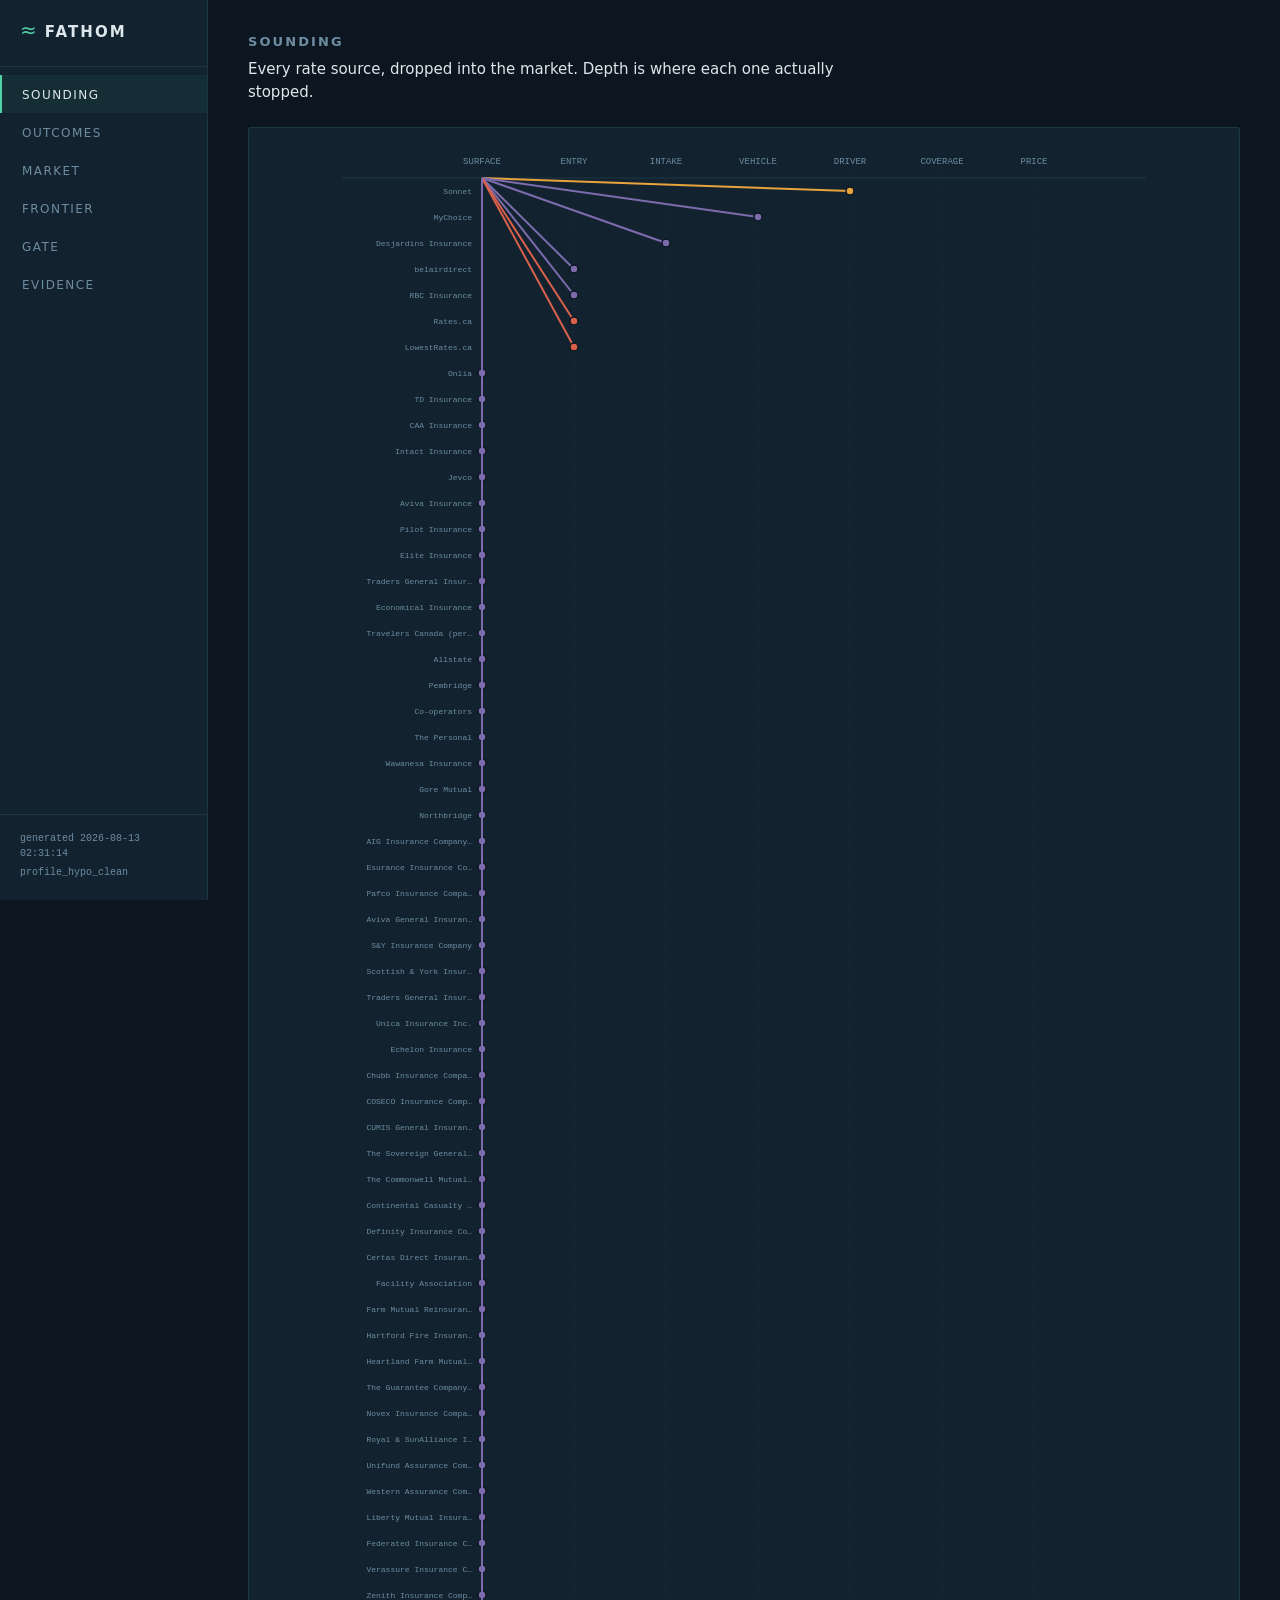
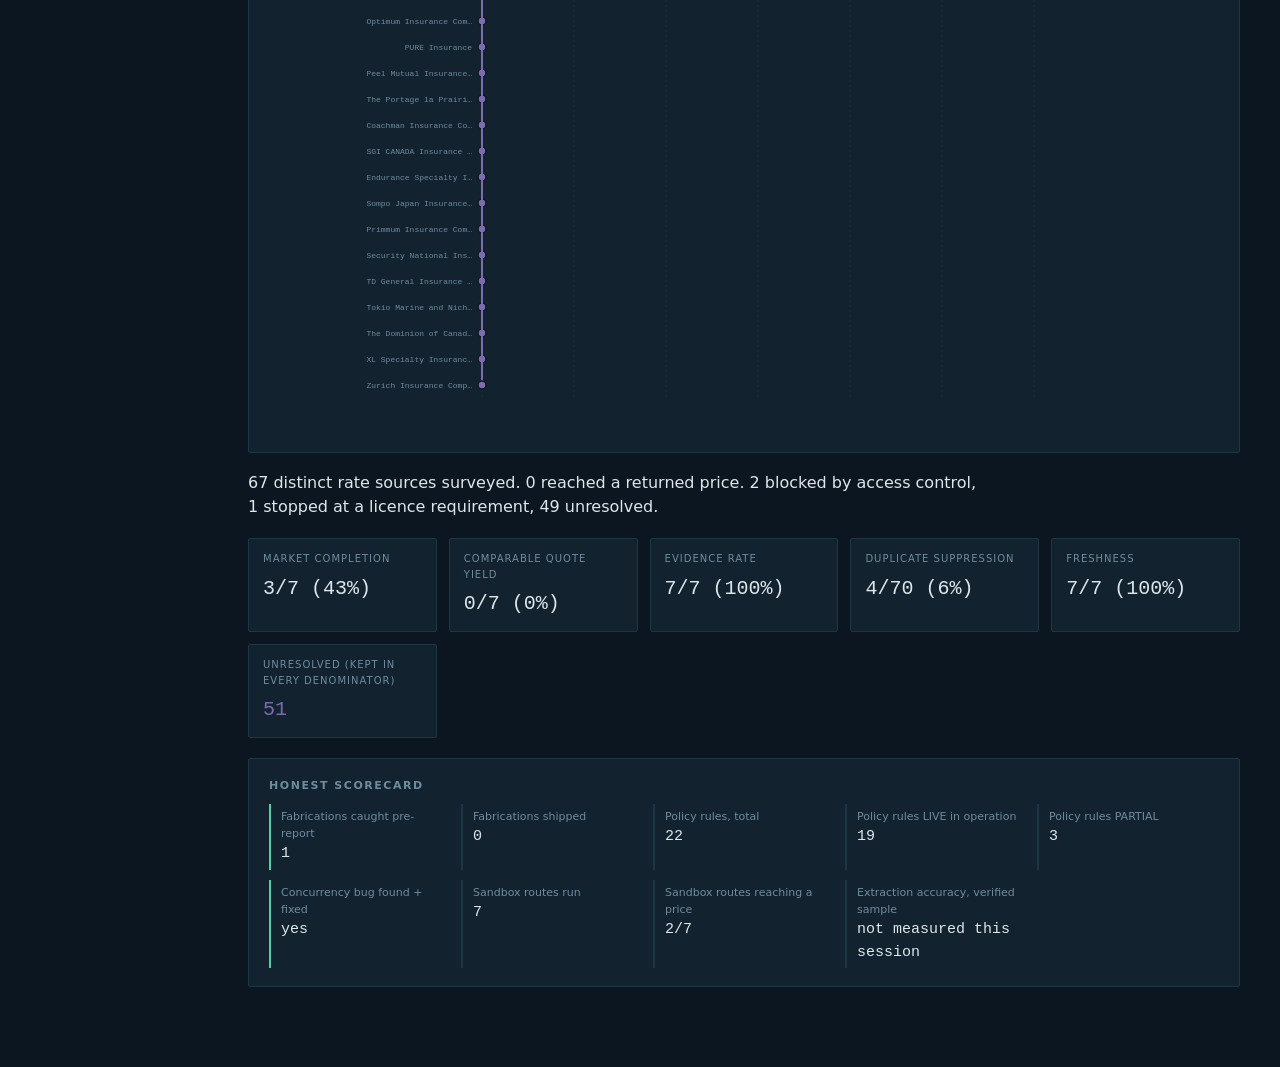
==== commit ef15dcea: "final.md Part B (B1, B3, B4, B5) + close-out B1 Eligibility Frontier -- sixth view, pure inversion o" ====
--- a/ui/index.html
+++ b/ui/index.html
@@ -156,15 +156,15 @@
       </div>
       <div id="ask-panel" class="panel">
         <h2 class="panel-title">Ask your findings</h2>
-        <p class="panel-sub" id="ask-unavailable">Answers only from retrieved evidence artifacts
-          below — never from general knowledge. Requires an API key; see
-          docs/DECISIONS.md.</p>
-        <div id="ask-ui" hidden>
-          <div class="ask-row">
-            <input type="text" id="ask-input" placeholder="Which rate sources stopped at a licence requirement?">
-            <button id="ask-btn">Ask</button>
-          </div>
-          <div id="ask-answer"></div>
+        <p class="panel-sub">Answers only from the evidence rows below — never from general
+          knowledge. Retrieval runs first; if nothing matches, the model is never called, so
+          there is no path to a guessed answer.</p>
+        <p class="panel-sub" style="color:var(--sounding)">
+          Run from a terminal, not this page — an API key embedded in a static HTML file would be
+          readable in the page source of every copy of it. This is a deliberate scope decision,
+          not a missing feature; see docs/DECISIONS.md.</p>
+        <div class="mono" style="background:var(--shelf);padding:10px 12px;border-radius:var(--radius);font-size:12px">
+          make ask Q="Which rate sources stopped at a licence requirement?"
         </div>
       </div>
       <div id="evidence-list"></div>
@@ -180,7 +180,7 @@
   </div>
 </div>
 
-<script id="fathom-data" type="application/json">{"generated_at":"2026-08-13T02:20:37+00:00","profile":{"profile_id":"profile_hypo_clean","hypothetical":true,"vehicle":"2019 Honda Civic LX","requested_effective_date":"2026-09-01"},"metrics":{"verified_applicable_rate_sources":7,"distinct_rate_sources_total":67,"records_total":70,"records_attempted":7,"records_never_attempted":63,"records_never_attempted_reconnaissance_pending":18,"records_never_attempted_appendix_unvalidated":45,"market_completion":"3/7 (43%)","comparable_quote_yield":"0/7 (0%)","evidence_rate":"7/7 (100%)","duplicate_suppression":"4/70 (6%)","freshness":"7/7 (100%)","synthetic_records_excluded":7,"denominator_note":"Market completion and comparable quote yield are computed over distinct rate sources that have been attempted ('verified applicable rate sources'), per \u00a711.9. Evidence rate, duplicate suppression and freshness are computed over records. Records never attempted \u2014 either FATHOM's own reconnaissance_pending routes, or Appendix A discovery-seed rows carrying requires_current_validation=true (whose exported status field reads 'unresolved' by explicit instruction, not because an attempt was made) \u2014 are excluded from these denominators and reported separately, rather than counted as failed attempts. A route FATHOM did attempt and could not resolve keeps status 'unresolved' and stays in every denominator; that is a different thing from a row nobody has touched yet."},"records":[{"registry_id":"reg_0001","legal_underwriter":"Sonnet Insurance Company","insurer_group":"Definity Financial","brand_or_program":"Sonnet","distribution_type":"direct","product_scope":"standard_PPA","distinct_rate_source_id":"rs_0001","quote_url":"https://www.sonnet.ca/auto-insurance/ontario","public_phone_route":"","licensed_intermediary":"","requirements":["licence_number"],"automation_notes":"Journey order: Province -> Get started -> Vehicles -> Driver details -> Other drivers -> Assign drivers. Address-validation modal on the Vehicles step ('Heads up! ... mixed use residence', Cancel/Okay) \u2014 a naive executor hangs on it. Fraud-acknowledgement checkbox tied to address accuracy on the same step. Driver's licence number mandatory and case sensitive at Driver details -> Your Information. | UNVERIFIED GUIDANCE from the Appendix A discovery seed (2026-08-06): Definity/Economical broker; Sonnet direct","status":"blocked","reason_code":"licence_number_required_hypothetical_profile","source_url":"https://www.sonnet.ca/auto-insurance/ontario","last_verified_at":"2026-08-09T00:00:00+00:00","evidence_artifact":"cid:sha256-14216cc8eb1d6e18dc6d6d39a81444dee7a020384168899028216ad275fb72fd","rate_filing_delta":null,"fingerprint":{"underwriter_disclosed":"Sonnet Insurance Company","quote_id_grammar":"","form_set_hash":"","premium_at_benchmark":null,"regulatory_amalgamation":""},"signals_agreeing":0,"dedup_hypothesis_with":"","appendix_group":"Definity","appendix_legal_name":"Sonnet Insurance Company","requires_current_validation":false,"is_synthetic":false},{"registry_id":"reg_0002","legal_underwriter":"Belair Insurance Company Inc.","insurer_group":"Intact Financial","brand_or_program":"belairdirect","distribution_type":"direct","product_scope":"standard_PPA","distinct_rate_source_id":"rs_0002","quote_url":"https://www.belairdirect.com/en/car-insurance/ontario.html","public_phone_route":"","licensed_intermediary":"","requirements":[],"automation_notes":"D-URLS retry, 2026-08-12: https://www.belairdirect.com/en/car-insurance.html, 3 steps, 0 fields filled, stopped with no actionable control detected. The executor's link/button matching did not locate a quote-entry control on this page layout \u2014 a capability limitation of this build's ontology matching, not an observed market signal. 3 evidence artifacts captured. | UNVERIFIED GUIDANCE from the Appendix A discovery seed (2026-08-06): belairdirect direct; Intact and Jevco broker; validate legacy/affinity entities","status":"unresolved","reason_code":null,"source_url":"https://www.belairdirect.com/en/car-insurance/ontario.html","last_verified_at":"2026-08-13T02:20:22+00:00","evidence_artifact":"cid:sha256-77e059f8027d3bda2a297da89bbcdfbeaffb02ad312f40aa3fc902dce587c4cf","rate_filing_delta":null,"fingerprint":{"underwriter_disclosed":"Belair Insurance Company Inc.","quote_id_grammar":"","form_set_hash":"","premium_at_benchmark":null,"regulatory_amalgamation":""},"signals_agreeing":0,"dedup_hypothesis_with":"","appendix_group":"Intact","appendix_legal_name":"Belair Insurance Company Inc.","requires_current_validation":false,"is_synthetic":false},{"registry_id":"reg_0003","legal_underwriter":"RBC Insurance Company of Canada","insurer_group":"Royal Bank of Canada","brand_or_program":"RBC Insurance","distribution_type":"direct","product_scope":"standard_PPA","distinct_rate_source_id":"rs_0003","quote_url":"https://www.rbcinsurance.com/en-ca/auto-car-insurance/ontario-car-insurance/","public_phone_route":"","licensed_intermediary":"","requirements":[],"automation_notes":"D-URLS retry, 2026-08-12: https://www.rbcinsurance.com/auto-insurance/, 1 step, a \"Privacy & Security\" modal was encountered and logged (not dismissed \u2014 no matching dismiss-text button found), then no actionable control detected. 1 evidence artifact captured.","status":"unresolved","reason_code":null,"source_url":"https://www.rbcinsurance.com/en-ca/auto-car-insurance/ontario-car-insurance/","last_verified_at":"2026-08-13T02:20:22+00:00","evidence_artifact":"cid:sha256-287a10c3a376e0026e5f22be571ca4b1da1406e4e27256843e8af335b15135f5","rate_filing_delta":null,"fingerprint":{"underwriter_disclosed":"","quote_id_grammar":"","form_set_hash":"","premium_at_benchmark":null,"regulatory_amalgamation":""},"signals_agreeing":0,"dedup_hypothesis_with":"","appendix_group":"","appendix_legal_name":"","requires_current_validation":false,"is_synthetic":false},{"registry_id":"reg_0004","legal_underwriter":"Certas Home and Auto Insurance Company","insurer_group":"Desjardins Group","brand_or_program":"Desjardins Insurance","distribution_type":"agent","product_scope":"standard_PPA","distinct_rate_source_id":"rs_0004","quote_url":"https://www.desjardins.com/en/insurance/auto.html","public_phone_route":"","licensed_intermediary":"","requirements":[],"automation_notes":"D-URLS retry, 2026-08-12: https://www.desjardins.com/ca/personal/insurance/car/, 12 steps, 7 fields filled, did not reach a terminal state within the step budget. 12 evidence artifacts captured \u2014 the deepest real-route run in this build. | UNVERIFIED GUIDANCE from the Appendix A discovery seed (2026-08-06): Desjardins web/agent; The Personal affinity","status":"unresolved","reason_code":null,"source_url":"https://www.desjardins.com/en/insurance/auto.html","last_verified_at":"2026-08-13T02:20:22+00:00","evidence_artifact":"cid:sha256-b21c78bf2557c56405019587de2ecdea7d06898d8051128cf2b5432f3b3420b8","rate_filing_delta":null,"fingerprint":{"underwriter_disclosed":"","quote_id_grammar":"","form_set_hash":"","premium_at_benchmark":null,"regulatory_amalgamation":""},"signals_agreeing":0,"dedup_hypothesis_with":"","appendix_group":"Desjardins","appendix_legal_name":"Certas Home and Auto Insurance Company","requires_current_validation":false,"is_synthetic":false},{"registry_id":"reg_0005","legal_underwriter":"unknown \u2014 requires regulator evidence (OQ-003)","insurer_group":"unknown","brand_or_program":"Onlia","distribution_type":"broker","product_scope":"standard_PPA","distinct_rate_source_id":"rs_0005","quote_url":"https://www.onlia.ca/","public_phone_route":"","licensed_intermediary":"RIBO-licensed brokerage per public sources; regulator evidence pending","requirements":[],"automation_notes":"","status":"reconnaissance_pending","reason_code":null,"source_url":"https://www.onlia.ca/","last_verified_at":"2026-08-12T00:00:00+00:00","evidence_artifact":"","rate_filing_delta":null,"fingerprint":{"underwriter_disclosed":"","quote_id_grammar":"","form_set_hash":"","premium_at_benchmark":null,"regulatory_amalgamation":""},"signals_agreeing":0,"dedup_hypothesis_with":"","appendix_group":"","appendix_legal_name":"","requires_current_validation":false,"is_synthetic":false},{"registry_id":"reg_0006","legal_underwriter":"unknown \u2014 not yet verified","insurer_group":"TD Bank Group","brand_or_program":"TD Insurance","distribution_type":"direct","product_scope":"standard_PPA","distinct_rate_source_id":"rs_0006","quote_url":"","public_phone_route":"","licensed_intermediary":"","requirements":["membership_or_group"],"automation_notes":"Large share of Ontario volume is affinity/group; expect RC_MEMBERSHIP.","status":"reconnaissance_pending","reason_code":null,"source_url":"https://www.tdinsurance.com/","last_verified_at":"2026-08-12T00:00:00+00:00","evidence_artifact":"","rate_filing_delta":null,"fingerprint":{"underwriter_disclosed":"","quote_id_grammar":"","form_set_hash":"","premium_at_benchmark":null,"regulatory_amalgamation":""},"signals_agreeing":0,"dedup_hypothesis_with":"","appendix_group":"","appendix_legal_name":"","requires_current_validation":false,"is_synthetic":false},{"registry_id":"reg_0007","legal_underwriter":"CAA Insurance Company","insurer_group":"CAA Club Group","brand_or_program":"CAA Insurance","distribution_type":"affinity","product_scope":"standard_PPA","distinct_rate_source_id":"rs_0007","quote_url":"","public_phone_route":"","licensed_intermediary":"","requirements":["membership"],"automation_notes":"UNVERIFIED GUIDANCE from the Appendix A discovery seed (2026-08-06): CAA direct/broker; Echelon broker and non-standard","status":"reconnaissance_pending","reason_code":null,"source_url":"https://www.caainsurancecompany.com/","last_verified_at":"2026-08-12T00:00:00+00:00","evidence_artifact":"","rate_filing_delta":null,"fingerprint":{"underwriter_disclosed":"","quote_id_grammar":"","form_set_hash":"","premium_at_benchmark":null,"regulatory_amalgamation":""},"signals_agreeing":0,"dedup_hypothesis_with":"","appendix_group":"CAA","appendix_legal_name":"CAA Insurance Company","requires_current_validation":false,"is_synthetic":false},{"registry_id":"reg_0010","legal_underwriter":"Intact Insurance Company","insurer_group":"Intact Financial","brand_or_program":"Intact Insurance","distribution_type":"broker","product_scope":"standard_PPA","distinct_rate_source_id":"rs_0008","quote_url":"","public_phone_route":"","licensed_intermediary":"","requirements":[],"automation_notes":"UNVERIFIED GUIDANCE from the Appendix A discovery seed (2026-08-06): belairdirect direct; Intact and Jevco broker; validate legacy/affinity entities","status":"reconnaissance_pending","reason_code":null,"source_url":"https://www.intact.ca/","last_verified_at":"2026-08-12T00:00:00+00:00","evidence_artifact":"","rate_filing_delta":null,"fingerprint":{"underwriter_disclosed":"Intact Insurance Company","quote_id_grammar":"","form_set_hash":"","premium_at_benchmark":null,"regulatory_amalgamation":""},"signals_agreeing":0,"dedup_hypothesis_with":"","appendix_group":"Intact","appendix_legal_name":"Intact Insurance Company","requires_current_validation":false,"is_synthetic":false},{"registry_id":"reg_0011","legal_underwriter":"Jevco Insurance Company","insurer_group":"Intact Financial","brand_or_program":"Jevco","distribution_type":"broker","product_scope":"nonstandard_PPA","distinct_rate_source_id":"rs_0009","quote_url":"","public_phone_route":"","licensed_intermediary":"","requirements":[],"automation_notes":"UNVERIFIED GUIDANCE from the Appendix A discovery seed (2026-08-06): belairdirect direct; Intact and Jevco broker; validate legacy/affinity entities","status":"reconnaissance_pending","reason_code":null,"source_url":"https://www.jevco.ca/","last_verified_at":"2026-08-12T00:00:00+00:00","evidence_artifact":"","rate_filing_delta":null,"fingerprint":{"underwriter_disclosed":"Jevco Insurance Company","quote_id_grammar":"","form_set_hash":"","premium_at_benchmark":null,"regulatory_amalgamation":""},"signals_agreeing":0,"dedup_hypothesis_with":"","appendix_group":"Intact","appendix_legal_name":"Jevco Insurance Company","requires_current_validation":false,"is_synthetic":false},{"registry_id":"reg_0020","legal_underwriter":"Aviva Insurance Company of Canada","insurer_group":"Aviva Canada","brand_or_program":"Aviva Insurance","distribution_type":"broker","product_scope":"standard_PPA","distinct_rate_source_id":"rs_0010","quote_url":"","public_phone_route":"","licensed_intermediary":"","requirements":[],"automation_notes":"Pilot, Elite and Traders General amalgamated into Aviva Insurance Company of Canada, effective 2026-01-01. Source: https://www.avivacanada.com/ | UNVERIFIED GUIDANCE from the Appendix A discovery seed (2026-08-06): Direct, RBC, broker and program routes; deduplicate and validate legacy entities","status":"reconnaissance_pending","reason_code":null,"source_url":"https://www.avivacanada.com/","last_verified_at":"2026-08-12T00:00:00+00:00","evidence_artifact":"","rate_filing_delta":null,"fingerprint":{"underwriter_disclosed":"Aviva Insurance Company of Canada","quote_id_grammar":"","form_set_hash":"","premium_at_benchmark":null,"regulatory_amalgamation":"aviva_canada_2026_01_01"},"signals_agreeing":2,"dedup_hypothesis_with":"","appendix_group":"Aviva","appendix_legal_name":"Aviva Insurance Company of Canada","requires_current_validation":false,"is_synthetic":false},{"registry_id":"reg_0021","legal_underwriter":"Aviva Insurance Company of Canada","insurer_group":"Aviva Canada","brand_or_program":"Pilot Insurance","distribution_type":"broker","product_scope":"standard_PPA","distinct_rate_source_id":"rs_0010","quote_url":"","public_phone_route":"","licensed_intermediary":"","requirements":[],"automation_notes":"Pilot, Elite and Traders General amalgamated into Aviva Insurance Company of Canada, effective 2026-01-01. Source: https://www.avivacanada.com/ | UNVERIFIED GUIDANCE from the Appendix A discovery seed (2026-08-06): Direct, RBC, broker and program routes; deduplicate and validate legacy entities","status":"reconnaissance_pending","reason_code":null,"source_url":"https://www.avivacanada.com/","last_verified_at":"2026-08-12T00:00:00+00:00","evidence_artifact":"","rate_filing_delta":null,"fingerprint":{"underwriter_disclosed":"Aviva Insurance Company of Canada","quote_id_grammar":"","form_set_hash":"","premium_at_benchmark":null,"regulatory_amalgamation":"aviva_canada_2026_01_01"},"signals_agreeing":2,"dedup_hypothesis_with":"","appendix_group":"Aviva","appendix_legal_name":"Aviva Insurance Company of Canada","requires_current_validation":false,"is_synthetic":false},{"registry_id":"reg_0022","legal_underwriter":"Aviva Insurance Company of Canada","insurer_group":"Aviva Canada","brand_or_program":"Elite Insurance","distribution_type":"broker","product_scope":"standard_PPA","distinct_rate_source_id":"rs_0010","quote_url":"","public_phone_route":"","licensed_intermediary":"","requirements":[],"automation_notes":"Pilot, Elite and Traders General amalgamated into Aviva Insurance Company of Canada, effective 2026-01-01. Source: https://www.avivacanada.com/ | UNVERIFIED GUIDANCE from the Appendix A discovery seed (2026-08-06): Direct, RBC, broker and program routes; deduplicate and validate legacy entities","status":"reconnaissance_pending","reason_code":null,"source_url":"https://www.avivacanada.com/","last_verified_at":"2026-08-12T00:00:00+00:00","evidence_artifact":"","rate_filing_delta":null,"fingerprint":{"underwriter_disclosed":"Aviva Insurance Company of Canada","quote_id_grammar":"","form_set_hash":"","premium_at_benchmark":null,"regulatory_amalgamation":"aviva_canada_2026_01_01"},"signals_agreeing":2,"dedup_hypothesis_with":"","appendix_group":"Aviva","appendix_legal_name":"Aviva Insurance Company of Canada","requires_current_validation":false,"is_synthetic":false},{"registry_id":"reg_0023","legal_underwriter":"Aviva Insurance Company of Canada","insurer_group":"Aviva Canada","brand_or_program":"Traders General Insurance","distribution_type":"broker","product_scope":"standard_PPA","distinct_rate_source_id":"rs_0010","quote_url":"","public_phone_route":"","licensed_intermediary":"","requirements":[],"automation_notes":"Pilot, Elite and Traders General amalgamated into Aviva Insurance Company of Canada, effective 2026-01-01. Source: https://www.avivacanada.com/ | UNVERIFIED GUIDANCE from the Appendix A discovery seed (2026-08-06): Direct, RBC, broker and program routes; deduplicate and validate legacy entities","status":"reconnaissance_pending","reason_code":null,"source_url":"https://www.avivacanada.com/","last_verified_at":"2026-08-12T00:00:00+00:00","evidence_artifact":"","rate_filing_delta":null,"fingerprint":{"underwriter_disclosed":"Aviva Insurance Company of Canada","quote_id_grammar":"","form_set_hash":"","premium_at_benchmark":null,"regulatory_amalgamation":"aviva_canada_2026_01_01"},"signals_agreeing":2,"dedup_hypothesis_with":"","appendix_group":"Aviva","appendix_legal_name":"Aviva Insurance Company of Canada","requires_current_validation":false,"is_synthetic":false},{"registry_id":"reg_0030","legal_underwriter":"Economical Mutual Insurance Company","insurer_group":"Definity Financial","brand_or_program":"Economical Insurance","distribution_type":"broker","product_scope":"standard_PPA","distinct_rate_source_id":"rs_0011","quote_url":"","public_phone_route":"","licensed_intermediary":"","requirements":[],"automation_notes":"UNVERIFIED GUIDANCE from the Appendix A discovery seed (2026-08-06): Broker route; map current legal entity/program","status":"reconnaissance_pending","reason_code":null,"source_url":"https://www.definityfinancial.com/","last_verified_at":"2026-08-12T00:00:00+00:00","evidence_artifact":"","rate_filing_delta":null,"fingerprint":{"underwriter_disclosed":"Economical Mutual Insurance Company","quote_id_grammar":"","form_set_hash":"","premium_at_benchmark":null,"regulatory_amalgamation":""},"signals_agreeing":0,"dedup_hypothesis_with":"","appendix_group":"Economical","appendix_legal_name":"Economical Mutual Insurance Company","requires_current_validation":false,"is_synthetic":false},{"registry_id":"reg_0031","legal_underwriter":"unknown \u2014 acquisition completed 2026-01-02, entity structure not yet verified","insurer_group":"Definity Financial","brand_or_program":"Travelers Canada (personal lines)","distribution_type":"broker","product_scope":"standard_PPA","distinct_rate_source_id":"rs_0012","quote_url":"","public_phone_route":"","licensed_intermediary":"","requirements":[],"automation_notes":"Definity completed the acquisition of Travelers Canada personal lines on 2026-01-02. Whether these rates are filed under an existing Definity entity is unverified \u2014 recorded as unknown rather than assumed.","status":"reconnaissance_pending","reason_code":null,"source_url":"https://www.definityfinancial.com/","last_verified_at":"2026-08-12T00:00:00+00:00","evidence_artifact":"","rate_filing_delta":null,"fingerprint":{"underwriter_disclosed":"","quote_id_grammar":"","form_set_hash":"","premium_at_benchmark":null,"regulatory_amalgamation":""},"signals_agreeing":0,"dedup_hypothesis_with":"","appendix_group":"","appendix_legal_name":"","requires_current_validation":false,"is_synthetic":false},{"registry_id":"reg_0040","legal_underwriter":"Allstate Insurance Company of Canada","insurer_group":"Allstate Canada","brand_or_program":"Allstate","distribution_type":"agent","product_scope":"standard_PPA","distinct_rate_source_id":"rs_0013","quote_url":"","public_phone_route":"","licensed_intermediary":"","requirements":[],"automation_notes":"UNVERIFIED GUIDANCE from the Appendix A discovery seed (2026-08-06): Allstate direct/agent; Pafco and Pembridge broker; validate Esurance","status":"reconnaissance_pending","reason_code":null,"source_url":"https://www.fsrao.ca/industry/auto-insurance","last_verified_at":"2026-08-12T00:00:00+00:00","evidence_artifact":"","rate_filing_delta":null,"fingerprint":{"underwriter_disclosed":"Allstate Insurance Company of Canada","quote_id_grammar":"","form_set_hash":"","premium_at_benchmark":null,"regulatory_amalgamation":""},"signals_agreeing":0,"dedup_hypothesis_with":"","appendix_group":"Allstate","appendix_legal_name":"Allstate Insurance Company of Canada","requires_current_validation":false,"is_synthetic":false},{"registry_id":"reg_0041","legal_underwriter":"Pembridge Insurance Company","insurer_group":"Allstate Canada","brand_or_program":"Pembridge","distribution_type":"broker","product_scope":"standard_PPA","distinct_rate_source_id":"rs_0014","quote_url":"","public_phone_route":"","licensed_intermediary":"","requirements":[],"automation_notes":"UNVERIFIED GUIDANCE from the Appendix A discovery seed (2026-08-06): Allstate direct/agent; Pafco and Pembridge broker; validate Esurance","status":"reconnaissance_pending","reason_code":null,"source_url":"https://www.fsrao.ca/industry/auto-insurance","last_verified_at":"2026-08-12T00:00:00+00:00","evidence_artifact":"","rate_filing_delta":null,"fingerprint":{"underwriter_disclosed":"Pembridge Insurance Company","quote_id_grammar":"","form_set_hash":"","premium_at_benchmark":null,"regulatory_amalgamation":""},"signals_agreeing":0,"dedup_hypothesis_with":"","appendix_group":"Allstate","appendix_legal_name":"Pembridge Insurance Company","requires_current_validation":false,"is_synthetic":false},{"registry_id":"reg_0050","legal_underwriter":"The Co-operators General Insurance Company","insurer_group":"Co-operators","brand_or_program":"Co-operators","distribution_type":"agent","product_scope":"standard_PPA","distinct_rate_source_id":"rs_0015","quote_url":"","public_phone_route":"","licensed_intermediary":"","requirements":[],"automation_notes":"UNVERIFIED GUIDANCE from the Appendix A discovery seed (2026-08-06): Co-operators web/agent; affinity and specialty entities need validation","status":"reconnaissance_pending","reason_code":null,"source_url":"https://www.fsrao.ca/industry/auto-insurance","last_verified_at":"2026-08-12T00:00:00+00:00","evidence_artifact":"","rate_filing_delta":null,"fingerprint":{"underwriter_disclosed":"The Co-operators General Insurance Company","quote_id_grammar":"","form_set_hash":"","premium_at_benchmark":null,"regulatory_amalgamation":""},"signals_agreeing":0,"dedup_hypothesis_with":"","appendix_group":"Co-op","appendix_legal_name":"Co-operators General Insurance Company","requires_current_validation":false,"is_synthetic":false},{"registry_id":"reg_0060","legal_underwriter":"The Personal Insurance Company","insurer_group":"Desjardins Group","brand_or_program":"The Personal","distribution_type":"affinity","product_scope":"standard_PPA","distinct_rate_source_id":"rs_0016","quote_url":"","public_phone_route":"","licensed_intermediary":"","requirements":[],"automation_notes":"UNVERIFIED GUIDANCE from the Appendix A discovery seed (2026-08-06): Desjardins web/agent; The Personal affinity","status":"reconnaissance_pending","reason_code":null,"source_url":"https://www.fsrao.ca/industry/auto-insurance","last_verified_at":"2026-08-12T00:00:00+00:00","evidence_artifact":"","rate_filing_delta":null,"fingerprint":{"underwriter_disclosed":"The Personal Insurance Company","quote_id_grammar":"","form_set_hash":"","premium_at_benchmark":null,"regulatory_amalgamation":""},"signals_agreeing":0,"dedup_hypothesis_with":"","appendix_group":"Desjardins","appendix_legal_name":"The Personal Insurance Company","requires_current_validation":false,"is_synthetic":false},{"registry_id":"reg_0070","legal_underwriter":"Wawanesa Mutual Insurance Company","insurer_group":"Wawanesa","brand_or_program":"Wawanesa Insurance","distribution_type":"broker","product_scope":"standard_PPA","distinct_rate_source_id":"rs_0017","quote_url":"","public_phone_route":"","licensed_intermediary":"","requirements":[],"automation_notes":"UNVERIFIED GUIDANCE from the Appendix A discovery seed (2026-08-06): Broker route","status":"reconnaissance_pending","reason_code":null,"source_url":"https://www.fsrao.ca/industry/auto-insurance","last_verified_at":"2026-08-12T00:00:00+00:00","evidence_artifact":"","rate_filing_delta":null,"fingerprint":{"underwriter_disclosed":"Wawanesa Mutual Insurance Company","quote_id_grammar":"","form_set_hash":"","premium_at_benchmark":null,"regulatory_amalgamation":""},"signals_agreeing":0,"dedup_hypothesis_with":"","appendix_group":"Wawanesa","appendix_legal_name":"The Wawanesa Mutual Insurance Company","requires_current_validation":false,"is_synthetic":false},{"registry_id":"reg_0080","legal_underwriter":"Gore Mutual Insurance Company","insurer_group":"Gore Mutual","brand_or_program":"Gore Mutual","distribution_type":"broker","product_scope":"standard_PPA","distinct_rate_source_id":"rs_0018","quote_url":"","public_phone_route":"","licensed_intermediary":"","requirements":[],"automation_notes":"UNVERIFIED GUIDANCE from the Appendix A discovery seed (2026-08-06): Broker route","status":"reconnaissance_pending","reason_code":null,"source_url":"https://www.fsrao.ca/industry/auto-insurance","last_verified_at":"2026-08-12T00:00:00+00:00","evidence_artifact":"","rate_filing_delta":null,"fingerprint":{"underwriter_disclosed":"Gore Mutual Insurance Company","quote_id_grammar":"","form_set_hash":"","premium_at_benchmark":null,"regulatory_amalgamation":""},"signals_agreeing":0,"dedup_hypothesis_with":"","appendix_group":"Gore","appendix_legal_name":"Gore Mutual Insurance Company","requires_current_validation":false,"is_synthetic":false},{"registry_id":"reg_0090","legal_underwriter":"Northbridge General Insurance Corporation","insurer_group":"Fairfax Financial","brand_or_program":"Northbridge","distribution_type":"broker","product_scope":"standard_PPA","distinct_rate_source_id":"rs_0019","quote_url":"","public_phone_route":"","licensed_intermediary":"","requirements":[],"automation_notes":"UNVERIFIED GUIDANCE from the Appendix A discovery seed (2026-08-06): Northbridge and Zenith broker; validate Federated/Verassure scope","status":"reconnaissance_pending","reason_code":null,"source_url":"https://www.fsrao.ca/industry/auto-insurance","last_verified_at":"2026-08-12T00:00:00+00:00","evidence_artifact":"","rate_filing_delta":null,"fingerprint":{"underwriter_disclosed":"Northbridge General Insurance Corporation","quote_id_grammar":"","form_set_hash":"","premium_at_benchmark":null,"regulatory_amalgamation":""},"signals_agreeing":0,"dedup_hypothesis_with":"","appendix_group":"Northbridge","appendix_legal_name":"Northbridge General Insurance Corporation","requires_current_validation":false,"is_synthetic":false},{"registry_id":"reg_0100","legal_underwriter":"n/a \u2014 comparison platform","insurer_group":"RATESDOTCA Group Ltd.","brand_or_program":"Rates.ca","distribution_type":"aggregator","product_scope":"standard_PPA","distinct_rate_source_id":"rs_0020","quote_url":"https://rates.ca/insurance-quotes/auto/ontario","public_phone_route":"","licensed_intermediary":"","requirements":[],"automation_notes":"Comparison platform. Output bounded by its live panel and by applicant eligibility (\u00a76.2). Run neutrally, like every other route.","status":"blocked","reason_code":"RC_ACCESS_CONTROL","source_url":"https://rates.ca/insurance-quotes/auto/ontario","last_verified_at":"2026-08-13T02:20:22+00:00","evidence_artifact":"cid:sha256-fc7b2bb923e2ed69189c21cb6a08048de61438788660c2561e904ed409ccb271","rate_filing_delta":null,"fingerprint":{"underwriter_disclosed":"","quote_id_grammar":"","form_set_hash":"","premium_at_benchmark":null,"regulatory_amalgamation":""},"signals_agreeing":0,"dedup_hypothesis_with":"","appendix_group":"","appendix_legal_name":"","requires_current_validation":false,"is_synthetic":false},{"registry_id":"reg_0101","legal_underwriter":"n/a \u2014 comparison platform","insurer_group":"LowestRates.ca","brand_or_program":"LowestRates.ca","distribution_type":"aggregator","product_scope":"standard_PPA","distinct_rate_source_id":"rs_0021","quote_url":"https://www.lowestrates.ca/insurance/auto","public_phone_route":"","licensed_intermediary":"","requirements":[],"automation_notes":"Comparison platform. Same neutral treatment (\u00a76.2).","status":"blocked","reason_code":"RC_ACCESS_CONTROL","source_url":"https://www.lowestrates.ca/insurance/auto","last_verified_at":"2026-08-13T02:20:22+00:00","evidence_artifact":"cid:sha256-deeea6dbfe9e8ee6a35df6b5e560780cf62f8e96906bd742440948ad0eacb4fc","rate_filing_delta":null,"fingerprint":{"underwriter_disclosed":"","quote_id_grammar":"","form_set_hash":"","premium_at_benchmark":null,"regulatory_amalgamation":""},"signals_agreeing":0,"dedup_hypothesis_with":"","appendix_group":"","appendix_legal_name":"","requires_current_validation":false,"is_synthetic":false},{"registry_id":"reg_0102","legal_underwriter":"n/a \u2014 comparison platform","insurer_group":"MyChoice Financial Inc.","brand_or_program":"MyChoice","distribution_type":"aggregator","product_scope":"standard_PPA","distinct_rate_source_id":"rs_0022","quote_url":"https://www.mychoice.ca/insurance/car/","public_phone_route":"","licensed_intermediary":"","requirements":[],"automation_notes":"Comparison platform. Included because omitting a major route would be a more serious error than including one that declines (\u00a76.2).","status":"unresolved","reason_code":null,"source_url":"https://www.mychoice.ca/insurance/car/","last_verified_at":"2026-08-13T02:20:22+00:00","evidence_artifact":"cid:sha256-a84c8ded91c633c8a3fd6a8ef8b6bd00cbf6496b973ee1c439cbdbe327f2c194","rate_filing_delta":null,"fingerprint":{"underwriter_disclosed":"","quote_id_grammar":"","form_set_hash":"","premium_at_benchmark":null,"regulatory_amalgamation":""},"signals_agreeing":0,"dedup_hypothesis_with":"","appendix_group":"","appendix_legal_name":"","requires_current_validation":false,"is_synthetic":false},{"registry_id":"reg_201","legal_underwriter":"AIG Insurance Company of Canada","insurer_group":"AIG","brand_or_program":"AIG Insurance Company of Canada","distribution_type":"unknown","product_scope":"unknown","distinct_rate_source_id":"rs_0023","quote_url":"","public_phone_route":"","licensed_intermediary":"","requirements":[],"automation_notes":"UNVERIFIED GUIDANCE from the Appendix A discovery seed (2026-08-06): Specialty/commercial broker; validate PPA relevance","status":"unresolved","reason_code":null,"source_url":"Ontario regulator public rate-approval dataset, 2026-08-06 (discovery seed; display names, not verified legal names)","last_verified_at":"","evidence_artifact":"","rate_filing_delta":null,"fingerprint":{"underwriter_disclosed":"","quote_id_grammar":"","form_set_hash":"","premium_at_benchmark":null,"regulatory_amalgamation":""},"signals_agreeing":0,"dedup_hypothesis_with":"","appendix_group":"AIG","appendix_legal_name":"AIG Insurance Company of Canada","requires_current_validation":true,"is_synthetic":false},{"registry_id":"reg_202","legal_underwriter":"Esurance Insurance Company of Canada","insurer_group":"Allstate","brand_or_program":"Esurance Insurance Company of Canada","distribution_type":"unknown","product_scope":"unknown","distinct_rate_source_id":"rs_0024","quote_url":"","public_phone_route":"","licensed_intermediary":"","requirements":[],"automation_notes":"UNVERIFIED GUIDANCE from the Appendix A discovery seed (2026-08-06): Allstate direct/agent; Pafco and Pembridge broker; validate Esurance","status":"unresolved","reason_code":null,"source_url":"Ontario regulator public rate-approval dataset, 2026-08-06 (discovery seed; display names, not verified legal names)","last_verified_at":"","evidence_artifact":"","rate_filing_delta":null,"fingerprint":{"underwriter_disclosed":"","quote_id_grammar":"","form_set_hash":"","premium_at_benchmark":null,"regulatory_amalgamation":""},"signals_agreeing":0,"dedup_hypothesis_with":"","appendix_group":"Allstate","appendix_legal_name":"Esurance Insurance Company of Canada","requires_current_validation":true,"is_synthetic":false},{"registry_id":"reg_203","legal_underwriter":"Pafco Insurance Company","insurer_group":"Allstate","brand_or_program":"Pafco Insurance Company","distribution_type":"unknown","product_scope":"unknown","distinct_rate_source_id":"rs_0025","quote_url":"","public_phone_route":"","licensed_intermediary":"","requirements":[],"automation_notes":"UNVERIFIED GUIDANCE from the Appendix A discovery seed (2026-08-06): Allstate direct/agent; Pafco and Pembridge broker; validate Esurance","status":"unresolved","reason_code":null,"source_url":"Ontario regulator public rate-approval dataset, 2026-08-06 (discovery seed; display names, not verified legal names)","last_verified_at":"","evidence_artifact":"","rate_filing_delta":null,"fingerprint":{"underwriter_disclosed":"","quote_id_grammar":"","form_set_hash":"","premium_at_benchmark":null,"regulatory_amalgamation":""},"signals_agreeing":0,"dedup_hypothesis_with":"","appendix_group":"Allstate","appendix_legal_name":"Pafco Insurance Company","requires_current_validation":true,"is_synthetic":false},{"registry_id":"reg_204","legal_underwriter":"Aviva General Insurance Company","insurer_group":"Aviva","brand_or_program":"Aviva General Insurance Company","distribution_type":"unknown","product_scope":"unknown","distinct_rate_source_id":"rs_0026","quote_url":"","public_phone_route":"","licensed_intermediary":"","requirements":[],"automation_notes":"UNVERIFIED GUIDANCE from the Appendix A discovery seed (2026-08-06): Direct, RBC, broker and program routes; deduplicate and validate legacy entities","status":"unresolved","reason_code":null,"source_url":"Ontario regulator public rate-approval dataset, 2026-08-06 (discovery seed; display names, not verified legal names)","last_verified_at":"","evidence_artifact":"","rate_filing_delta":null,"fingerprint":{"underwriter_disclosed":"","quote_id_grammar":"","form_set_hash":"","premium_at_benchmark":null,"regulatory_amalgamation":""},"signals_agreeing":0,"dedup_hypothesis_with":"","appendix_group":"Aviva","appendix_legal_name":"Aviva General Insurance Company","requires_current_validation":true,"is_synthetic":false},{"registry_id":"reg_205","legal_underwriter":"S&Y Insurance Company","insurer_group":"Aviva","brand_or_program":"S&Y Insurance Company","distribution_type":"unknown","product_scope":"unknown","distinct_rate_source_id":"rs_0027","quote_url":"","public_phone_route":"","licensed_intermediary":"","requirements":[],"automation_notes":"UNVERIFIED GUIDANCE from the Appendix A discovery seed (2026-08-06): Direct, RBC, broker and program routes; deduplicate and validate legacy entities","status":"unresolved","reason_code":null,"source_url":"Ontario regulator public rate-approval dataset, 2026-08-06 (discovery seed; display names, not verified legal names)","last_verified_at":"","evidence_artifact":"","rate_filing_delta":null,"fingerprint":{"underwriter_disclosed":"","quote_id_grammar":"","form_set_hash":"","premium_at_benchmark":null,"regulatory_amalgamation":""},"signals_agreeing":0,"dedup_hypothesis_with":"","appendix_group":"Aviva","appendix_legal_name":"S&Y Insurance Company","requires_current_validation":true,"is_synthetic":false},{"registry_id":"reg_206","legal_underwriter":"Scottish & York Insurance Co. Limited","insurer_group":"Aviva","brand_or_program":"Scottish & York Insurance Co. Limited","distribution_type":"unknown","product_scope":"unknown","distinct_rate_source_id":"rs_0028","quote_url":"","public_phone_route":"","licensed_intermediary":"","requirements":[],"automation_notes":"UNVERIFIED GUIDANCE from the Appendix A discovery seed (2026-08-06): Direct, RBC, broker and program routes; deduplicate and validate legacy entities","status":"unresolved","reason_code":null,"source_url":"Ontario regulator public rate-approval dataset, 2026-08-06 (discovery seed; display names, not verified legal names)","last_verified_at":"","evidence_artifact":"","rate_filing_delta":null,"fingerprint":{"underwriter_disclosed":"","quote_id_grammar":"","form_set_hash":"","premium_at_benchmark":null,"regulatory_amalgamation":""},"signals_agreeing":0,"dedup_hypothesis_with":"","appendix_group":"Aviva","appendix_legal_name":"Scottish & York Insurance Co. Limited","requires_current_validation":true,"is_synthetic":false},{"registry_id":"reg_207","legal_underwriter":"Traders General Insurance Company","insurer_group":"Aviva","brand_or_program":"Traders General Insurance Company","distribution_type":"unknown","product_scope":"unknown","distinct_rate_source_id":"rs_0029","quote_url":"","public_phone_route":"","licensed_intermediary":"","requirements":[],"automation_notes":"UNVERIFIED GUIDANCE from the Appendix A discovery seed (2026-08-06): Direct, RBC, broker and program routes; deduplicate and validate legacy entities","status":"unresolved","reason_code":null,"source_url":"Ontario regulator public rate-approval dataset, 2026-08-06 (discovery seed; display names, not verified legal names)","last_verified_at":"","evidence_artifact":"","rate_filing_delta":null,"fingerprint":{"underwriter_disclosed":"","quote_id_grammar":"","form_set_hash":"","premium_at_benchmark":null,"regulatory_amalgamation":""},"signals_agreeing":0,"dedup_hypothesis_with":"","appendix_group":"Aviva","appendix_legal_name":"Traders General Insurance Company","requires_current_validation":true,"is_synthetic":false},{"registry_id":"reg_208","legal_underwriter":"Unica Insurance Inc.","insurer_group":"Beneva","brand_or_program":"Unica Insurance Inc.","distribution_type":"unknown","product_scope":"unknown","distinct_rate_source_id":"rs_0030","quote_url":"","public_phone_route":"","licensed_intermediary":"","requirements":[],"automation_notes":"UNVERIFIED GUIDANCE from the Appendix A discovery seed (2026-08-06): Broker route","status":"unresolved","reason_code":null,"source_url":"Ontario regulator public rate-approval dataset, 2026-08-06 (discovery seed; display names, not verified legal names)","last_verified_at":"","evidence_artifact":"","rate_filing_delta":null,"fingerprint":{"underwriter_disclosed":"","quote_id_grammar":"","form_set_hash":"","premium_at_benchmark":null,"regulatory_amalgamation":""},"signals_agreeing":0,"dedup_hypothesis_with":"","appendix_group":"Beneva","appendix_legal_name":"Unica Insurance Inc.","requires_current_validation":true,"is_synthetic":false},{"registry_id":"reg_209","legal_underwriter":"Echelon Insurance","insurer_group":"CAA","brand_or_program":"Echelon Insurance","distribution_type":"unknown","product_scope":"unknown","distinct_rate_source_id":"rs_0031","quote_url":"","public_phone_route":"","licensed_intermediary":"","requirements":[],"automation_notes":"UNVERIFIED GUIDANCE from the Appendix A discovery seed (2026-08-06): CAA direct/broker; Echelon broker and non-standard","status":"unresolved","reason_code":null,"source_url":"Ontario regulator public rate-approval dataset, 2026-08-06 (discovery seed; display names, not verified legal names)","last_verified_at":"","evidence_artifact":"","rate_filing_delta":null,"fingerprint":{"underwriter_disclosed":"","quote_id_grammar":"","form_set_hash":"","premium_at_benchmark":null,"regulatory_amalgamation":""},"signals_agreeing":0,"dedup_hypothesis_with":"","appendix_group":"CAA","appendix_legal_name":"Echelon Insurance","requires_current_validation":true,"is_synthetic":false},{"registry_id":"reg_210","legal_underwriter":"Chubb Insurance Company of Canada","insurer_group":"Chubb","brand_or_program":"Chubb Insurance Company of Canada","distribution_type":"unknown","product_scope":"unknown","distinct_rate_source_id":"rs_0032","quote_url":"","public_phone_route":"","licensed_intermediary":"","requirements":[],"automation_notes":"UNVERIFIED GUIDANCE from the Appendix A discovery seed (2026-08-06): High-net-worth or specialty broker","status":"unresolved","reason_code":null,"source_url":"Ontario regulator public rate-approval dataset, 2026-08-06 (discovery seed; display names, not verified legal names)","last_verified_at":"","evidence_artifact":"","rate_filing_delta":null,"fingerprint":{"underwriter_disclosed":"","quote_id_grammar":"","form_set_hash":"","premium_at_benchmark":null,"regulatory_amalgamation":""},"signals_agreeing":0,"dedup_hypothesis_with":"","appendix_group":"Chubb","appendix_legal_name":"Chubb Insurance Company of Canada","requires_current_validation":true,"is_synthetic":false},{"registry_id":"reg_211","legal_underwriter":"COSECO Insurance Company","insurer_group":"Co-op","brand_or_program":"COSECO Insurance Company","distribution_type":"unknown","product_scope":"unknown","distinct_rate_source_id":"rs_0033","quote_url":"","public_phone_route":"","licensed_intermediary":"","requirements":[],"automation_notes":"UNVERIFIED GUIDANCE from the Appendix A discovery seed (2026-08-06): Co-operators web/agent; affinity and specialty entities need validation","status":"unresolved","reason_code":null,"source_url":"Ontario regulator public rate-approval dataset, 2026-08-06 (discovery seed; display names, not verified legal names)","last_verified_at":"","evidence_artifact":"","rate_filing_delta":null,"fingerprint":{"underwriter_disclosed":"","quote_id_grammar":"","form_set_hash":"","premium_at_benchmark":null,"regulatory_amalgamation":""},"signals_agreeing":0,"dedup_hypothesis_with":"","appendix_group":"Co-op","appendix_legal_name":"COSECO Insurance Company","requires_current_validation":true,"is_synthetic":false},{"registry_id":"reg_212","legal_underwriter":"CUMIS General Insurance Company","insurer_group":"Co-op","brand_or_program":"CUMIS General Insurance Company","distribution_type":"unknown","product_scope":"unknown","distinct_rate_source_id":"rs_0034","quote_url":"","public_phone_route":"","licensed_intermediary":"","requirements":[],"automation_notes":"UNVERIFIED GUIDANCE from the Appendix A discovery seed (2026-08-06): Co-operators web/agent; affinity and specialty entities need validation","status":"unresolved","reason_code":null,"source_url":"Ontario regulator public rate-approval dataset, 2026-08-06 (discovery seed; display names, not verified legal names)","last_verified_at":"","evidence_artifact":"","rate_filing_delta":null,"fingerprint":{"underwriter_disclosed":"","quote_id_grammar":"","form_set_hash":"","premium_at_benchmark":null,"regulatory_amalgamation":""},"signals_agreeing":0,"dedup_hypothesis_with":"","appendix_group":"Co-op","appendix_legal_name":"CUMIS General Insurance Company","requires_current_validation":true,"is_synthetic":false},{"registry_id":"reg_213","legal_underwriter":"The Sovereign General Insurance Company","insurer_group":"Co-op","brand_or_program":"The Sovereign General Insurance Company","distribution_type":"unknown","product_scope":"unknown","distinct_rate_source_id":"rs_0035","quote_url":"","public_phone_route":"","licensed_intermediary":"","requirements":[],"automation_notes":"UNVERIFIED GUIDANCE from the Appendix A discovery seed (2026-08-06): Co-operators web/agent; affinity and specialty entities need validation","status":"unresolved","reason_code":null,"source_url":"Ontario regulator public rate-approval dataset, 2026-08-06 (discovery seed; display names, not verified legal names)","last_verified_at":"","evidence_artifact":"","rate_filing_delta":null,"fingerprint":{"underwriter_disclosed":"","quote_id_grammar":"","form_set_hash":"","premium_at_benchmark":null,"regulatory_amalgamation":""},"signals_agreeing":0,"dedup_hypothesis_with":"","appendix_group":"Co-op","appendix_legal_name":"The Sovereign General Insurance Company","requires_current_validation":true,"is_synthetic":false},{"registry_id":"reg_214","legal_underwriter":"The Commonwell Mutual Insurance Group","insurer_group":"Commonwell","brand_or_program":"The Commonwell Mutual Insurance Group","distribution_type":"unknown","product_scope":"unknown","distinct_rate_source_id":"rs_0036","quote_url":"","public_phone_route":"","licensed_intermediary":"","requirements":[],"automation_notes":"UNVERIFIED GUIDANCE from the Appendix A discovery seed (2026-08-06): Mutual and broker/agent route","status":"unresolved","reason_code":null,"source_url":"Ontario regulator public rate-approval dataset, 2026-08-06 (discovery seed; display names, not verified legal names)","last_verified_at":"","evidence_artifact":"","rate_filing_delta":null,"fingerprint":{"underwriter_disclosed":"","quote_id_grammar":"","form_set_hash":"","premium_at_benchmark":null,"regulatory_amalgamation":""},"signals_agreeing":0,"dedup_hypothesis_with":"","appendix_group":"Commonwell","appendix_legal_name":"The Commonwell Mutual Insurance Group","requires_current_validation":true,"is_synthetic":false},{"registry_id":"reg_215","legal_underwriter":"Continental Casualty Company","insurer_group":"Continental","brand_or_program":"Continental Casualty Company","distribution_type":"unknown","product_scope":"unknown","distinct_rate_source_id":"rs_0037","quote_url":"","public_phone_route":"","licensed_intermediary":"","requirements":[],"automation_notes":"UNVERIFIED GUIDANCE from the Appendix A discovery seed (2026-08-06): Specialty/commercial broker; validate PPA relevance","status":"unresolved","reason_code":null,"source_url":"Ontario regulator public rate-approval dataset, 2026-08-06 (discovery seed; display names, not verified legal names)","last_verified_at":"","evidence_artifact":"","rate_filing_delta":null,"fingerprint":{"underwriter_disclosed":"","quote_id_grammar":"","form_set_hash":"","premium_at_benchmark":null,"regulatory_amalgamation":""},"signals_agreeing":0,"dedup_hypothesis_with":"","appendix_group":"Continental","appendix_legal_name":"Continental Casualty Company","requires_current_validation":true,"is_synthetic":false},{"registry_id":"reg_216","legal_underwriter":"Definity Insurance Company","insurer_group":"Definity","brand_or_program":"Definity Insurance Company","distribution_type":"unknown","product_scope":"unknown","distinct_rate_source_id":"rs_0038","quote_url":"","public_phone_route":"","licensed_intermediary":"","requirements":[],"automation_notes":"UNVERIFIED GUIDANCE from the Appendix A discovery seed (2026-08-06): Definity/Economical broker; Sonnet direct","status":"unresolved","reason_code":null,"source_url":"Ontario regulator public rate-approval dataset, 2026-08-06 (discovery seed; display names, not verified legal names)","last_verified_at":"","evidence_artifact":"","rate_filing_delta":null,"fingerprint":{"underwriter_disclosed":"","quote_id_grammar":"","form_set_hash":"","premium_at_benchmark":null,"regulatory_amalgamation":""},"signals_agreeing":0,"dedup_hypothesis_with":"","appendix_group":"Definity","appendix_legal_name":"Definity Insurance Company","requires_current_validation":true,"is_synthetic":false},{"registry_id":"reg_217","legal_underwriter":"Certas Direct Insurance Company","insurer_group":"Desjardins","brand_or_program":"Certas Direct Insurance Company","distribution_type":"unknown","product_scope":"unknown","distinct_rate_source_id":"rs_0039","quote_url":"","public_phone_route":"","licensed_intermediary":"","requirements":[],"automation_notes":"UNVERIFIED GUIDANCE from the Appendix A discovery seed (2026-08-06): Desjardins web/agent; The Personal affinity","status":"unresolved","reason_code":null,"source_url":"Ontario regulator public rate-approval dataset, 2026-08-06 (discovery seed; display names, not verified legal names)","last_verified_at":"","evidence_artifact":"","rate_filing_delta":null,"fingerprint":{"underwriter_disclosed":"","quote_id_grammar":"","form_set_hash":"","premium_at_benchmark":null,"regulatory_amalgamation":""},"signals_agreeing":0,"dedup_hypothesis_with":"","appendix_group":"Desjardins","appendix_legal_name":"Certas Direct Insurance Company","requires_current_validation":true,"is_synthetic":false},{"registry_id":"reg_218","legal_underwriter":"Facility Association","insurer_group":"FA","brand_or_program":"Facility Association","distribution_type":"unknown","product_scope":"unknown","distinct_rate_source_id":"rs_0040","quote_url":"","public_phone_route":"","licensed_intermediary":"","requirements":[],"automation_notes":"UNVERIFIED GUIDANCE from the Appendix A discovery seed (2026-08-06): Residual-market route through licensed intermediary","status":"unresolved","reason_code":null,"source_url":"Ontario regulator public rate-approval dataset, 2026-08-06 (discovery seed; display names, not verified legal names)","last_verified_at":"","evidence_artifact":"","rate_filing_delta":null,"fingerprint":{"underwriter_disclosed":"","quote_id_grammar":"","form_set_hash":"","premium_at_benchmark":null,"regulatory_amalgamation":""},"signals_agreeing":0,"dedup_hypothesis_with":"","appendix_group":"FA","appendix_legal_name":"Facility Association","requires_current_validation":true,"is_synthetic":false},{"registry_id":"reg_219","legal_underwriter":"Farm Mutual Reinsurance Plan Inc. (on behalf of Ontario Mutuals)","insurer_group":"FMRe","brand_or_program":"Farm Mutual Reinsurance Plan Inc. (on behalf of Ontario Mutuals)","distribution_type":"unknown","product_scope":"unknown","distinct_rate_source_id":"rs_0041","quote_url":"","public_phone_route":"","licensed_intermediary":"","requirements":[],"automation_notes":"UNVERIFIED GUIDANCE from the Appendix A discovery seed (2026-08-06): Ontario Mutuals locator and specific mutual validation","status":"unresolved","reason_code":null,"source_url":"Ontario regulator public rate-approval dataset, 2026-08-06 (discovery seed; display names, not verified legal names)","last_verified_at":"","evidence_artifact":"","rate_filing_delta":null,"fingerprint":{"underwriter_disclosed":"","quote_id_grammar":"","form_set_hash":"","premium_at_benchmark":null,"regulatory_amalgamation":""},"signals_agreeing":0,"dedup_hypothesis_with":"","appendix_group":"FMRe","appendix_legal_name":"Farm Mutual Reinsurance Plan Inc. (on behalf of Ontario Mutuals)","requires_current_validation":true,"is_synthetic":false},{"registry_id":"reg_220","legal_underwriter":"Hartford Fire Insurance Company","insurer_group":"Hartford","brand_or_program":"Hartford Fire Insurance Company","distribution_type":"unknown","product_scope":"unknown","distinct_rate_source_id":"rs_0042","quote_url":"","public_phone_route":"","licensed_intermediary":"","requirements":[],"automation_notes":"UNVERIFIED GUIDANCE from the Appendix A discovery seed (2026-08-06): Specialty/commercial broker; validate PPA relevance","status":"unresolved","reason_code":null,"source_url":"Ontario regulator public rate-approval dataset, 2026-08-06 (discovery seed; display names, not verified legal names)","last_verified_at":"","evidence_artifact":"","rate_filing_delta":null,"fingerprint":{"underwriter_disclosed":"","quote_id_grammar":"","form_set_hash":"","premium_at_benchmark":null,"regulatory_amalgamation":""},"signals_agreeing":0,"dedup_hypothesis_with":"","appendix_group":"Hartford","appendix_legal_name":"Hartford Fire Insurance Company","requires_current_validation":true,"is_synthetic":false},{"registry_id":"reg_221","legal_underwriter":"Heartland Farm Mutual Inc.","insurer_group":"Heartland","brand_or_program":"Heartland Farm Mutual Inc.","distribution_type":"unknown","product_scope":"unknown","distinct_rate_source_id":"rs_0043","quote_url":"","public_phone_route":"","licensed_intermediary":"","requirements":[],"automation_notes":"UNVERIFIED GUIDANCE from the Appendix A discovery seed (2026-08-06): Mutual/local agent or broker","status":"unresolved","reason_code":null,"source_url":"Ontario regulator public rate-approval dataset, 2026-08-06 (discovery seed; display names, not verified legal names)","last_verified_at":"","evidence_artifact":"","rate_filing_delta":null,"fingerprint":{"underwriter_disclosed":"","quote_id_grammar":"","form_set_hash":"","premium_at_benchmark":null,"regulatory_amalgamation":""},"signals_agreeing":0,"dedup_hypothesis_with":"","appendix_group":"Heartland","appendix_legal_name":"Heartland Farm Mutual Inc.","requires_current_validation":true,"is_synthetic":false},{"registry_id":"reg_222","legal_underwriter":"The Guarantee Company of North America","insurer_group":"Intact","brand_or_program":"The Guarantee Company of North America","distribution_type":"unknown","product_scope":"unknown","distinct_rate_source_id":"rs_0044","quote_url":"","public_phone_route":"","licensed_intermediary":"","requirements":[],"automation_notes":"UNVERIFIED GUIDANCE from the Appendix A discovery seed (2026-08-06): belairdirect direct; Intact and Jevco broker; validate legacy/affinity entities","status":"unresolved","reason_code":null,"source_url":"Ontario regulator public rate-approval dataset, 2026-08-06 (discovery seed; display names, not verified legal names)","last_verified_at":"","evidence_artifact":"","rate_filing_delta":null,"fingerprint":{"underwriter_disclosed":"","quote_id_grammar":"","form_set_hash":"","premium_at_benchmark":null,"regulatory_amalgamation":""},"signals_agreeing":0,"dedup_hypothesis_with":"","appendix_group":"Intact","appendix_legal_name":"The Guarantee Company of North America","requires_current_validation":true,"is_synthetic":false},{"registry_id":"reg_223","legal_underwriter":"Novex Insurance Company","insurer_group":"Intact","brand_or_program":"Novex Insurance Company","distribution_type":"unknown","product_scope":"unknown","distinct_rate_source_id":"rs_0045","quote_url":"","public_phone_route":"","licensed_intermediary":"","requirements":[],"automation_notes":"UNVERIFIED GUIDANCE from the Appendix A discovery seed (2026-08-06): belairdirect direct; Intact and Jevco broker; validate legacy/affinity entities","status":"unresolved","reason_code":null,"source_url":"Ontario regulator public rate-approval dataset, 2026-08-06 (discovery seed; display names, not verified legal names)","last_verified_at":"","evidence_artifact":"","rate_filing_delta":null,"fingerprint":{"underwriter_disclosed":"","quote_id_grammar":"","form_set_hash":"","premium_at_benchmark":null,"regulatory_amalgamation":""},"signals_agreeing":0,"dedup_hypothesis_with":"","appendix_group":"Intact","appendix_legal_name":"Novex Insurance Company","requires_current_validation":true,"is_synthetic":false},{"registry_id":"reg_224","legal_underwriter":"Royal & SunAlliance Insurance Company of Canada","insurer_group":"Intact","brand_or_program":"Royal & SunAlliance Insurance Company of Canada","distribution_type":"unknown","product_scope":"unknown","distinct_rate_source_id":"rs_0046","quote_url":"","public_phone_route":"","licensed_intermediary":"","requirements":[],"automation_notes":"UNVERIFIED GUIDANCE from the Appendix A discovery seed (2026-08-06): belairdirect direct; Intact and Jevco broker; validate legacy/affinity entities","status":"unresolved","reason_code":null,"source_url":"Ontario regulator public rate-approval dataset, 2026-08-06 (discovery seed; display names, not verified legal names)","last_verified_at":"","evidence_artifact":"","rate_filing_delta":null,"fingerprint":{"underwriter_disclosed":"","quote_id_grammar":"","form_set_hash":"","premium_at_benchmark":null,"regulatory_amalgamation":""},"signals_agreeing":0,"dedup_hypothesis_with":"","appendix_group":"Intact","appendix_legal_name":"Royal & SunAlliance Insurance Company of Canada","requires_current_validation":true,"is_synthetic":false},{"registry_id":"reg_225","legal_underwriter":"Unifund Assurance Company","insurer_group":"Intact","brand_or_program":"Unifund Assurance Company","distribution_type":"unknown","product_scope":"unknown","distinct_rate_source_id":"rs_0047","quote_url":"","public_phone_route":"","licensed_intermediary":"","requirements":[],"automation_notes":"UNVERIFIED GUIDANCE from the Appendix A discovery seed (2026-08-06): belairdirect direct; Intact and Jevco broker; validate legacy/affinity entities","status":"unresolved","reason_code":null,"source_url":"Ontario regulator public rate-approval dataset, 2026-08-06 (discovery seed; display names, not verified legal names)","last_verified_at":"","evidence_artifact":"","rate_filing_delta":null,"fingerprint":{"underwriter_disclosed":"","quote_id_grammar":"","form_set_hash":"","premium_at_benchmark":null,"regulatory_amalgamation":""},"signals_agreeing":0,"dedup_hypothesis_with":"","appendix_group":"Intact","appendix_legal_name":"Unifund Assurance Company","requires_current_validation":true,"is_synthetic":false},{"registry_id":"reg_226","legal_underwriter":"Western Assurance Company","insurer_group":"Intact","brand_or_program":"Western Assurance Company","distribution_type":"unknown","product_scope":"unknown","distinct_rate_source_id":"rs_0048","quote_url":"","public_phone_route":"","licensed_intermediary":"","requirements":[],"automation_notes":"UNVERIFIED GUIDANCE from the Appendix A discovery seed (2026-08-06): belairdirect direct; Intact and Jevco broker; validate legacy/affinity entities","status":"unresolved","reason_code":null,"source_url":"Ontario regulator public rate-approval dataset, 2026-08-06 (discovery seed; display names, not verified legal names)","last_verified_at":"","evidence_artifact":"","rate_filing_delta":null,"fingerprint":{"underwriter_disclosed":"","quote_id_grammar":"","form_set_hash":"","premium_at_benchmark":null,"regulatory_amalgamation":""},"signals_agreeing":0,"dedup_hypothesis_with":"","appendix_group":"Intact","appendix_legal_name":"Western Assurance Company","requires_current_validation":true,"is_synthetic":false},{"registry_id":"reg_227","legal_underwriter":"Liberty Mutual Insurance Company","insurer_group":"Liberty","brand_or_program":"Liberty Mutual Insurance Company","distribution_type":"unknown","product_scope":"unknown","distinct_rate_source_id":"rs_0049","quote_url":"","public_phone_route":"","licensed_intermediary":"","requirements":[],"automation_notes":"UNVERIFIED GUIDANCE from the Appendix A discovery seed (2026-08-06): Specialty/commercial broker; validate PPA relevance","status":"unresolved","reason_code":null,"source_url":"Ontario regulator public rate-approval dataset, 2026-08-06 (discovery seed; display names, not verified legal names)","last_verified_at":"","evidence_artifact":"","rate_filing_delta":null,"fingerprint":{"underwriter_disclosed":"","quote_id_grammar":"","form_set_hash":"","premium_at_benchmark":null,"regulatory_amalgamation":""},"signals_agreeing":0,"dedup_hypothesis_with":"","appendix_group":"Liberty","appendix_legal_name":"Liberty Mutual Insurance Company","requires_current_validation":true,"is_synthetic":false},{"registry_id":"reg_228","legal_underwriter":"Federated Insurance Company of Canada","insurer_group":"Northbridge","brand_or_program":"Federated Insurance Company of Canada","distribution_type":"unknown","product_scope":"unknown","distinct_rate_source_id":"rs_0050","quote_url":"","public_phone_route":"","licensed_intermediary":"","requirements":[],"automation_notes":"UNVERIFIED GUIDANCE from the Appendix A discovery seed (2026-08-06): Northbridge and Zenith broker; validate Federated/Verassure scope","status":"unresolved","reason_code":null,"source_url":"Ontario regulator public rate-approval dataset, 2026-08-06 (discovery seed; display names, not verified legal names)","last_verified_at":"","evidence_artifact":"","rate_filing_delta":null,"fingerprint":{"underwriter_disclosed":"","quote_id_grammar":"","form_set_hash":"","premium_at_benchmark":null,"regulatory_amalgamation":""},"signals_agreeing":0,"dedup_hypothesis_with":"","appendix_group":"Northbridge","appendix_legal_name":"Federated Insurance Company of Canada","requires_current_validation":true,"is_synthetic":false},{"registry_id":"reg_229","legal_underwriter":"Verassure Insurance Company","insurer_group":"Northbridge","brand_or_program":"Verassure Insurance Company","distribution_type":"unknown","product_scope":"unknown","distinct_rate_source_id":"rs_0051","quote_url":"","public_phone_route":"","licensed_intermediary":"","requirements":[],"automation_notes":"UNVERIFIED GUIDANCE from the Appendix A discovery seed (2026-08-06): Northbridge and Zenith broker; validate Federated/Verassure scope","status":"unresolved","reason_code":null,"source_url":"Ontario regulator public rate-approval dataset, 2026-08-06 (discovery seed; display names, not verified legal names)","last_verified_at":"","evidence_artifact":"","rate_filing_delta":null,"fingerprint":{"underwriter_disclosed":"","quote_id_grammar":"","form_set_hash":"","premium_at_benchmark":null,"regulatory_amalgamation":""},"signals_agreeing":0,"dedup_hypothesis_with":"","appendix_group":"Northbridge","appendix_legal_name":"Verassure Insurance Company","requires_current_validation":true,"is_synthetic":false},{"registry_id":"reg_230","legal_underwriter":"Zenith Insurance Company","insurer_group":"Northbridge","brand_or_program":"Zenith Insurance Company","distribution_type":"unknown","product_scope":"unknown","distinct_rate_source_id":"rs_0052","quote_url":"","public_phone_route":"","licensed_intermediary":"","requirements":[],"automation_notes":"UNVERIFIED GUIDANCE from the Appendix A discovery seed (2026-08-06): Northbridge and Zenith broker; validate Federated/Verassure scope","status":"unresolved","reason_code":null,"source_url":"Ontario regulator public rate-approval dataset, 2026-08-06 (discovery seed; display names, not verified legal names)","last_verified_at":"","evidence_artifact":"","rate_filing_delta":null,"fingerprint":{"underwriter_disclosed":"","quote_id_grammar":"","form_set_hash":"","premium_at_benchmark":null,"regulatory_amalgamation":""},"signals_agreeing":0,"dedup_hypothesis_with":"","appendix_group":"Northbridge","appendix_legal_name":"Zenith Insurance Company","requires_current_validation":true,"is_synthetic":false},{"registry_id":"reg_231","legal_underwriter":"Optimum Insurance Company Inc.","insurer_group":"Optimum","brand_or_program":"Optimum Insurance Company Inc.","distribution_type":"unknown","product_scope":"unknown","distinct_rate_source_id":"rs_0053","quote_url":"","public_phone_route":"","licensed_intermediary":"","requirements":[],"automation_notes":"UNVERIFIED GUIDANCE from the Appendix A discovery seed (2026-08-06): Broker route","status":"unresolved","reason_code":null,"source_url":"Ontario regulator public rate-approval dataset, 2026-08-06 (discovery seed; display names, not verified legal names)","last_verified_at":"","evidence_artifact":"","rate_filing_delta":null,"fingerprint":{"underwriter_disclosed":"","quote_id_grammar":"","form_set_hash":"","premium_at_benchmark":null,"regulatory_amalgamation":""},"signals_agreeing":0,"dedup_hypothesis_with":"","appendix_group":"Optimum","appendix_legal_name":"Optimum Insurance Company Inc.","requires_current_validation":true,"is_synthetic":false},{"registry_id":"reg_232","legal_underwriter":"PURE Insurance","insurer_group":"PURE","brand_or_program":"PURE Insurance","distribution_type":"unknown","product_scope":"unknown","distinct_rate_source_id":"rs_0054","quote_url":"","public_phone_route":"","licensed_intermediary":"","requirements":[],"automation_notes":"UNVERIFIED GUIDANCE from the Appendix A discovery seed (2026-08-06): High-net-worth broker","status":"unresolved","reason_code":null,"source_url":"Ontario regulator public rate-approval dataset, 2026-08-06 (discovery seed; display names, not verified legal names)","last_verified_at":"","evidence_artifact":"","rate_filing_delta":null,"fingerprint":{"underwriter_disclosed":"","quote_id_grammar":"","form_set_hash":"","premium_at_benchmark":null,"regulatory_amalgamation":""},"signals_agreeing":0,"dedup_hypothesis_with":"","appendix_group":"PURE","appendix_legal_name":"PURE Insurance","requires_current_validation":true,"is_synthetic":false},{"registry_id":"reg_233","legal_underwriter":"Peel Mutual Insurance Company","insurer_group":"Peel","brand_or_program":"Peel Mutual Insurance Company","distribution_type":"unknown","product_scope":"unknown","distinct_rate_source_id":"rs_0055","quote_url":"","public_phone_route":"","licensed_intermediary":"","requirements":[],"automation_notes":"UNVERIFIED GUIDANCE from the Appendix A discovery seed (2026-08-06): Mutual/local agent or broker","status":"unresolved","reason_code":null,"source_url":"Ontario regulator public rate-approval dataset, 2026-08-06 (discovery seed; display names, not verified legal names)","last_verified_at":"","evidence_artifact":"","rate_filing_delta":null,"fingerprint":{"underwriter_disclosed":"","quote_id_grammar":"","form_set_hash":"","premium_at_benchmark":null,"regulatory_amalgamation":""},"signals_agreeing":0,"dedup_hypothesis_with":"","appendix_group":"Peel","appendix_legal_name":"Peel Mutual Insurance Company","requires_current_validation":true,"is_synthetic":false},{"registry_id":"reg_234","legal_underwriter":"The Portage la Prairie Mutual Insurance Company","insurer_group":"Portage","brand_or_program":"The Portage la Prairie Mutual Insurance Company","distribution_type":"unknown","product_scope":"unknown","distinct_rate_source_id":"rs_0056","quote_url":"","public_phone_route":"","licensed_intermediary":"","requirements":[],"automation_notes":"UNVERIFIED GUIDANCE from the Appendix A discovery seed (2026-08-06): Broker route","status":"unresolved","reason_code":null,"source_url":"Ontario regulator public rate-approval dataset, 2026-08-06 (discovery seed; display names, not verified legal names)","last_verified_at":"","evidence_artifact":"","rate_filing_delta":null,"fingerprint":{"underwriter_disclosed":"","quote_id_grammar":"","form_set_hash":"","premium_at_benchmark":null,"regulatory_amalgamation":""},"signals_agreeing":0,"dedup_hypothesis_with":"","appendix_group":"Portage","appendix_legal_name":"The Portage la Prairie Mutual Insurance Company","requires_current_validation":true,"is_synthetic":false},{"registry_id":"reg_235","legal_underwriter":"Coachman Insurance Company","insurer_group":"SGI","brand_or_program":"Coachman Insurance Company","distribution_type":"unknown","product_scope":"unknown","distinct_rate_source_id":"rs_0057","quote_url":"","public_phone_route":"","licensed_intermediary":"","requirements":[],"automation_notes":"UNVERIFIED GUIDANCE from the Appendix A discovery seed (2026-08-06): Broker route; Coachman non-standard","status":"unresolved","reason_code":null,"source_url":"Ontario regulator public rate-approval dataset, 2026-08-06 (discovery seed; display names, not verified legal names)","last_verified_at":"","evidence_artifact":"","rate_filing_delta":null,"fingerprint":{"underwriter_disclosed":"","quote_id_grammar":"","form_set_hash":"","premium_at_benchmark":null,"regulatory_amalgamation":""},"signals_agreeing":0,"dedup_hypothesis_with":"","appendix_group":"SGI","appendix_legal_name":"Coachman Insurance Company","requires_current_validation":true,"is_synthetic":false},{"registry_id":"reg_236","legal_underwriter":"SGI CANADA Insurance Services Ltd.","insurer_group":"SGI","brand_or_program":"SGI CANADA Insurance Services Ltd.","distribution_type":"unknown","product_scope":"unknown","distinct_rate_source_id":"rs_0058","quote_url":"","public_phone_route":"","licensed_intermediary":"","requirements":[],"automation_notes":"UNVERIFIED GUIDANCE from the Appendix A discovery seed (2026-08-06): Broker route; Coachman non-standard","status":"unresolved","reason_code":null,"source_url":"Ontario regulator public rate-approval dataset, 2026-08-06 (discovery seed; display names, not verified legal names)","last_verified_at":"","evidence_artifact":"","rate_filing_delta":null,"fingerprint":{"underwriter_disclosed":"","quote_id_grammar":"","form_set_hash":"","premium_at_benchmark":null,"regulatory_amalgamation":""},"signals_agreeing":0,"dedup_hypothesis_with":"","appendix_group":"SGI","appendix_legal_name":"SGI CANADA Insurance Services Ltd.","requires_current_validation":true,"is_synthetic":false},{"registry_id":"reg_237","legal_underwriter":"Endurance Specialty Insurance Ltd.","insurer_group":"Sompo","brand_or_program":"Endurance Specialty Insurance Ltd.","distribution_type":"unknown","product_scope":"unknown","distinct_rate_source_id":"rs_0059","quote_url":"","public_phone_route":"","licensed_intermediary":"","requirements":[],"automation_notes":"UNVERIFIED GUIDANCE from the Appendix A discovery seed (2026-08-06): Specialty/commercial broker; validate PPA relevance","status":"unresolved","reason_code":null,"source_url":"Ontario regulator public rate-approval dataset, 2026-08-06 (discovery seed; display names, not verified legal names)","last_verified_at":"","evidence_artifact":"","rate_filing_delta":null,"fingerprint":{"underwriter_disclosed":"","quote_id_grammar":"","form_set_hash":"","premium_at_benchmark":null,"regulatory_amalgamation":""},"signals_agreeing":0,"dedup_hypothesis_with":"","appendix_group":"Sompo","appendix_legal_name":"Endurance Specialty Insurance Ltd.","requires_current_validation":true,"is_synthetic":false},{"registry_id":"reg_238","legal_underwriter":"Sompo Japan Insurance Inc.","insurer_group":"Sompo","brand_or_program":"Sompo Japan Insurance Inc.","distribution_type":"unknown","product_scope":"unknown","distinct_rate_source_id":"rs_0060","quote_url":"","public_phone_route":"","licensed_intermediary":"","requirements":[],"automation_notes":"UNVERIFIED GUIDANCE from the Appendix A discovery seed (2026-08-06): Specialty/commercial broker; validate PPA relevance","status":"unresolved","reason_code":null,"source_url":"Ontario regulator public rate-approval dataset, 2026-08-06 (discovery seed; display names, not verified legal names)","last_verified_at":"","evidence_artifact":"","rate_filing_delta":null,"fingerprint":{"underwriter_disclosed":"","quote_id_grammar":"","form_set_hash":"","premium_at_benchmark":null,"regulatory_amalgamation":""},"signals_agreeing":0,"dedup_hypothesis_with":"","appendix_group":"Sompo","appendix_legal_name":"Sompo Japan Insurance Inc.","requires_current_validation":true,"is_synthetic":false},{"registry_id":"reg_239","legal_underwriter":"Primmum Insurance Company","insurer_group":"TD","brand_or_program":"Primmum Insurance Company","distribution_type":"unknown","product_scope":"unknown","distinct_rate_source_id":"rs_0061","quote_url":"","public_phone_route":"","licensed_intermediary":"","requirements":[],"automation_notes":"UNVERIFIED GUIDANCE from the Appendix A discovery seed (2026-08-06): TD online, phone and affinity routes","status":"unresolved","reason_code":null,"source_url":"Ontario regulator public rate-approval dataset, 2026-08-06 (discovery seed; display names, not verified legal names)","last_verified_at":"","evidence_artifact":"","rate_filing_delta":null,"fingerprint":{"underwriter_disclosed":"","quote_id_grammar":"","form_set_hash":"","premium_at_benchmark":null,"regulatory_amalgamation":""},"signals_agreeing":0,"dedup_hypothesis_with":"","appendix_group":"TD","appendix_legal_name":"Primmum Insurance Company","requires_current_validation":true,"is_synthetic":false},{"registry_id":"reg_240","legal_underwriter":"Security National Insurance Company","insurer_group":"TD","brand_or_program":"Security National Insurance Company","distribution_type":"unknown","product_scope":"unknown","distinct_rate_source_id":"rs_0062","quote_url":"","public_phone_route":"","licensed_intermediary":"","requirements":[],"automation_notes":"UNVERIFIED GUIDANCE from the Appendix A discovery seed (2026-08-06): TD online, phone and affinity routes","status":"unresolved","reason_code":null,"source_url":"Ontario regulator public rate-approval dataset, 2026-08-06 (discovery seed; display names, not verified legal names)","last_verified_at":"","evidence_artifact":"","rate_filing_delta":null,"fingerprint":{"underwriter_disclosed":"","quote_id_grammar":"","form_set_hash":"","premium_at_benchmark":null,"regulatory_amalgamation":""},"signals_agreeing":0,"dedup_hypothesis_with":"","appendix_group":"TD","appendix_legal_name":"Security National Insurance Company","requires_current_validation":true,"is_synthetic":false},{"registry_id":"reg_241","legal_underwriter":"TD General Insurance Company","insurer_group":"TD","brand_or_program":"TD General Insurance Company","distribution_type":"unknown","product_scope":"unknown","distinct_rate_source_id":"rs_0063","quote_url":"","public_phone_route":"","licensed_intermediary":"","requirements":[],"automation_notes":"UNVERIFIED GUIDANCE from the Appendix A discovery seed (2026-08-06): TD online, phone and affinity routes","status":"unresolved","reason_code":null,"source_url":"Ontario regulator public rate-approval dataset, 2026-08-06 (discovery seed; display names, not verified legal names)","last_verified_at":"","evidence_artifact":"","rate_filing_delta":null,"fingerprint":{"underwriter_disclosed":"","quote_id_grammar":"","form_set_hash":"","premium_at_benchmark":null,"regulatory_amalgamation":""},"signals_agreeing":0,"dedup_hypothesis_with":"","appendix_group":"TD","appendix_legal_name":"TD General Insurance Company","requires_current_validation":true,"is_synthetic":false},{"registry_id":"reg_242","legal_underwriter":"Tokio Marine and Nichido Fire Insurance Company Limited","insurer_group":"Tokio","brand_or_program":"Tokio Marine and Nichido Fire Insurance Company Limited","distribution_type":"unknown","product_scope":"unknown","distinct_rate_source_id":"rs_0064","quote_url":"","public_phone_route":"","licensed_intermediary":"","requirements":[],"automation_notes":"UNVERIFIED GUIDANCE from the Appendix A discovery seed (2026-08-06): Specialty/commercial broker; validate PPA relevance","status":"unresolved","reason_code":null,"source_url":"Ontario regulator public rate-approval dataset, 2026-08-06 (discovery seed; display names, not verified legal names)","last_verified_at":"","evidence_artifact":"","rate_filing_delta":null,"fingerprint":{"underwriter_disclosed":"","quote_id_grammar":"","form_set_hash":"","premium_at_benchmark":null,"regulatory_amalgamation":""},"signals_agreeing":0,"dedup_hypothesis_with":"","appendix_group":"Tokio","appendix_legal_name":"Tokio Marine and Nichido Fire Insurance Company Limited","requires_current_validation":true,"is_synthetic":false},{"registry_id":"reg_243","legal_underwriter":"The Dominion of Canada General Insurance Company","insurer_group":"Travelers","brand_or_program":"The Dominion of Canada General Insurance Company","distribution_type":"unknown","product_scope":"unknown","distinct_rate_source_id":"rs_0065","quote_url":"","public_phone_route":"","licensed_intermediary":"","requirements":[],"automation_notes":"UNVERIFIED GUIDANCE from the Appendix A discovery seed (2026-08-06): Broker route","status":"unresolved","reason_code":null,"source_url":"Ontario regulator public rate-approval dataset, 2026-08-06 (discovery seed; display names, not verified legal names)","last_verified_at":"","evidence_artifact":"","rate_filing_delta":null,"fingerprint":{"underwriter_disclosed":"","quote_id_grammar":"","form_set_hash":"","premium_at_benchmark":null,"regulatory_amalgamation":""},"signals_agreeing":0,"dedup_hypothesis_with":"","appendix_group":"Travelers","appendix_legal_name":"The Dominion of Canada General Insurance Company","requires_current_validation":true,"is_synthetic":false},{"registry_id":"reg_244","legal_underwriter":"XL Specialty Insurance Company","insurer_group":"XL","brand_or_program":"XL Specialty Insurance Company","distribution_type":"unknown","product_scope":"unknown","distinct_rate_source_id":"rs_0066","quote_url":"","public_phone_route":"","licensed_intermediary":"","requirements":[],"automation_notes":"UNVERIFIED GUIDANCE from the Appendix A discovery seed (2026-08-06): Specialty/commercial broker; validate PPA relevance","status":"unresolved","reason_code":null,"source_url":"Ontario regulator public rate-approval dataset, 2026-08-06 (discovery seed; display names, not verified legal names)","last_verified_at":"","evidence_artifact":"","rate_filing_delta":null,"fingerprint":{"underwriter_disclosed":"","quote_id_grammar":"","form_set_hash":"","premium_at_benchmark":null,"regulatory_amalgamation":""},"signals_agreeing":0,"dedup_hypothesis_with":"","appendix_group":"XL","appendix_legal_name":"XL Specialty Insurance Company","requires_current_validation":true,"is_synthetic":false},{"registry_id":"reg_245","legal_underwriter":"Zurich Insurance Company","insurer_group":"Zurich","brand_or_program":"Zurich Insurance Company","distribution_type":"unknown","product_scope":"unknown","distinct_rate_source_id":"rs_0067","quote_url":"","public_phone_route":"","licensed_intermediary":"","requirements":[],"automation_notes":"UNVERIFIED GUIDANCE from the Appendix A discovery seed (2026-08-06): Square One direct for Ontario car; specialty broker routes may differ","status":"unresolved","reason_code":null,"source_url":"Ontario regulator public rate-approval dataset, 2026-08-06 (discovery seed; display names, not verified legal names)","last_verified_at":"","evidence_artifact":"","rate_filing_delta":null,"fingerprint":{"underwriter_disclosed":"","quote_id_grammar":"","form_set_hash":"","premium_at_benchmark":null,"regulatory_amalgamation":""},"signals_agreeing":0,"dedup_hypothesis_with":"","appendix_group":"Zurich","appendix_legal_name":"Zurich Insurance Company","requires_current_validation":true,"is_synthetic":false},{"registry_id":"reg_9001","legal_underwriter":"Sandbox Alpha Insurance Company","insurer_group":"FATHOM synthetic sandbox","brand_or_program":"Sandbox Alpha","distribution_type":"direct","product_scope":"standard_PPA","distinct_rate_source_id":"rs_0068","quote_url":"http://localhost:8801/alpha","public_phone_route":"","licensed_intermediary":"","requirements":[],"automation_notes":"Local synthetic site (\u00a711.5). Not a real insurer. Excluded from market metrics; reliability numbers only.","status":"blocked","reason_code":"RC_HYPO_LICENCE_REQUIRED","source_url":"sandbox/server.py","last_verified_at":"2026-08-13T02:20:26+00:00","evidence_artifact":"cid:sha256-a7a0bcfbdd712ecb1a05b0a368531491ab5a704a3b6de1a94b8a89df1243b585","rate_filing_delta":null,"fingerprint":{"underwriter_disclosed":"","quote_id_grammar":"","form_set_hash":"","premium_at_benchmark":null,"regulatory_amalgamation":""},"signals_agreeing":0,"dedup_hypothesis_with":"","appendix_group":"","appendix_legal_name":"","requires_current_validation":false,"is_synthetic":true},{"registry_id":"reg_9002","legal_underwriter":"Sandbox Bravo Insurance Company","insurer_group":"FATHOM synthetic sandbox","brand_or_program":"Sandbox Bravo","distribution_type":"direct","product_scope":"standard_PPA","distinct_rate_source_id":"rs_0069","quote_url":"http://localhost:8801/bravo","public_phone_route":"","licensed_intermediary":"","requirements":[],"automation_notes":"Local synthetic site (\u00a711.5). Not a real insurer. Excluded from market metrics; reliability numbers only.","status":"blocked","reason_code":"RC_ACCESS_CONTROL","source_url":"sandbox/server.py","last_verified_at":"2026-08-13T02:20:28+00:00","evidence_artifact":"cid:sha256-c17e5c48427cbc52db01ff9fa157721ba03803ff8387f45e828cdc84086c828f","rate_filing_delta":null,"fingerprint":{"underwriter_disclosed":"","quote_id_grammar":"","form_set_hash":"","premium_at_benchmark":null,"regulatory_amalgamation":""},"signals_agreeing":0,"dedup_hypothesis_with":"","appendix_group":"","appendix_legal_name":"","requires_current_validation":false,"is_synthetic":true},{"registry_id":"reg_9003","legal_underwriter":"Sandbox Charlie Insurance Company","insurer_group":"FATHOM synthetic sandbox","brand_or_program":"Sandbox Charlie","distribution_type":"direct","product_scope":"standard_PPA","distinct_rate_source_id":"rs_0070","quote_url":"http://localhost:8801/charlie","public_phone_route":"","licensed_intermediary":"","requirements":[],"automation_notes":"Local synthetic site (\u00a711.5). Not a real insurer. Excluded from market metrics; reliability numbers only.","status":"callback_required","reason_code":"RC_HUMAN_REQUIRED","source_url":"sandbox/server.py","last_verified_at":"2026-08-13T02:20:30+00:00","evidence_artifact":"cid:sha256-0c449d4e3ea0dd442db5c80418d219b9e9bf4f75666645ffce00bb253e0482bd","rate_filing_delta":null,"fingerprint":{"underwriter_disclosed":"","quote_id_grammar":"","form_set_hash":"","premium_at_benchmark":null,"regulatory_amalgamation":""},"signals_agreeing":0,"dedup_hypothesis_with":"","appendix_group":"","appendix_legal_name":"","requires_current_validation":false,"is_synthetic":true},{"registry_id":"reg_9004","legal_underwriter":"Sandbox Delta Insurance Company","insurer_group":"FATHOM synthetic sandbox","brand_or_program":"Sandbox Delta","distribution_type":"direct","product_scope":"standard_PPA","distinct_rate_source_id":"rs_0071","quote_url":"http://localhost:8801/delta","public_phone_route":"","licensed_intermediary":"","requirements":[],"automation_notes":"Local synthetic site (\u00a711.5). Not a real insurer. Excluded from market metrics; reliability numbers only.","status":"unresolved","reason_code":null,"source_url":"sandbox/server.py","last_verified_at":"2026-08-13T02:20:31+00:00","evidence_artifact":"cid:sha256-8a9a8549a747a778e97e6506890fdd5d18b7c728873ee80259e6e69a96d0d1c0","rate_filing_delta":null,"fingerprint":{"underwriter_disclosed":"","quote_id_grammar":"","form_set_hash":"","premium_at_benchmark":null,"regulatory_amalgamation":""},"signals_agreeing":0,"dedup_hypothesis_with":"","appendix_group":"","appendix_legal_name":"","requires_current_validation":false,"is_synthetic":true},{"registry_id":"reg_9005","legal_underwriter":"Sandbox Echo Insurance Company","insurer_group":"FATHOM synthetic sandbox","brand_or_program":"Sandbox Echo","distribution_type":"direct","product_scope":"standard_PPA","distinct_rate_source_id":"rs_0072","quote_url":"http://localhost:8801/echo","public_phone_route":"","licensed_intermediary":"","requirements":[],"automation_notes":"Local synthetic site (\u00a711.5). Not a real insurer. Excluded from market metrics; reliability numbers only.","status":"unresolved","reason_code":null,"source_url":"sandbox/server.py","last_verified_at":"2026-08-13T02:20:33+00:00","evidence_artifact":"cid:sha256-b8de02fe43b1ef003924111b1453150831df92db3048253be9317cde9f5b4947","rate_filing_delta":null,"fingerprint":{"underwriter_disclosed":"","quote_id_grammar":"","form_set_hash":"","premium_at_benchmark":null,"regulatory_amalgamation":""},"signals_agreeing":0,"dedup_hypothesis_with":"","appendix_group":"","appendix_legal_name":"","requires_current_validation":false,"is_synthetic":true},{"registry_id":"reg_9006","legal_underwriter":"Sandbox Foxtrot Insurance Company","insurer_group":"FATHOM synthetic sandbox","brand_or_program":"Sandbox Foxtrot","distribution_type":"direct","product_scope":"standard_PPA","distinct_rate_source_id":"rs_0073","quote_url":"http://localhost:8801/foxtrot","public_phone_route":"","licensed_intermediary":"","requirements":[],"automation_notes":"Local synthetic site (\u00a711.5). Not a real insurer. Excluded from market metrics; reliability numbers only.","status":"quoted_comparable","reason_code":null,"source_url":"sandbox/server.py","last_verified_at":"2026-08-13T02:20:35+00:00","evidence_artifact":"cid:sha256-07279c0c1f0cae656f34d63880c372ddf8df0a5bd7ab89109b747fffe612dfc2","rate_filing_delta":null,"fingerprint":{"underwriter_disclosed":"","quote_id_grammar":"A-N","form_set_hash":"","premium_at_benchmark":1712.0,"regulatory_amalgamation":""},"signals_agreeing":0,"dedup_hypothesis_with":"","appendix_group":"","appendix_legal_name":"","requires_current_validation":false,"is_synthetic":true},{"registry_id":"reg_9007","legal_underwriter":"Sandbox Golf Insurance Company","insurer_group":"FATHOM synthetic sandbox","brand_or_program":"Sandbox Golf","distribution_type":"direct","product_scope":"standard_PPA","distinct_rate_source_id":"rs_0074","quote_url":"http://localhost:8801/golf","public_phone_route":"","licensed_intermediary":"","requirements":[],"automation_notes":"Local synthetic site (\u00a711.5). Not a real insurer. Excluded from market metrics; reliability numbers only.","status":"quoted_comparable","reason_code":null,"source_url":"sandbox/server.py","last_verified_at":"2026-08-13T02:20:37+00:00","evidence_artifact":"cid:sha256-6024bbf0a44906b6b9c6205768384293eb8b00660edaa60824e693025843e00c","rate_filing_delta":null,"fingerprint":{"underwriter_disclosed":"","quote_id_grammar":"A-N","form_set_hash":"","premium_at_benchmark":1634.0,"regulatory_amalgamation":""},"signals_agreeing":0,"dedup_hypothesis_with":"reg_9006","appendix_group":"","appendix_legal_name":"","requires_current_validation":false,"is_synthetic":true}],"results":[{"result_id":"res_0013","profile_id":"profile_hypo_clean","registry_id":"reg_9007","distinct_rate_source_id":"rs_0074","route_id":"rt_reg_9007","status":"quoted_comparable","reason_code":null,"channel":"web","assessment":{"verdict":"CAUTION","reason_codes":["coverage_variance_unpriced","coverage_variance_unpriced","coverage_variance_unpriced","coverage_variance_unpriced","optional_benefit_included_unpriced"],"confidence_indicator":"medium","evidence_status":"verified"},"price":{"annual_premium":1634.0,"currency":"CAD","total_estimated_cost":1634.0},"coverage":{"third_party_liability_limit":1000000,"collision_deductible":500,"comprehensive_deductible":500,"dcpd":"included","income_replacement":"included","opcf_44r_family_protection":"excluded","term_months":12},"variance_from_benchmark":["third-party liability limit: 1,000,000 vs benchmark 2,000,000 (lower)","collision deductible: 500 vs benchmark 1,000 (lower)","comprehensive deductible: 500 vs benchmark 1,000 (lower)","OPCF 44R family protection: excluded vs benchmark included","income replacement benefit: included \u2014 an optional benefit since 1 July 2026, included here and not in the benchmark"],"parity":{"price_at_benchmark":null,"adjustments_applied":[],"parity_confidence":"not_possible","parity_note":"This route's coverage differs from the benchmark and the per-item deltas have not been measured, so no benchmark-equivalent price is stated."},"validity":{"quote_reference_id":"GLF-17361839","verification_may_change_premium":true},"evidence":{"timestamp":"2026-08-12T15:20:23+00:00","source_url_or_phone_route":"http://localhost:8801/golf","artifact_cids":["cid:sha256-6024bbf0a44906b6b9c6205768384293eb8b00660edaa60824e693025843e00c","cid:sha256-eb89bdda3136b50808385aec064a334eff0fb2811474cde44a3ec31d8d7033a9"],"artifact_count":2},"decline":{},"sandbox":true},{"result_id":"res_0012","profile_id":"profile_hypo_clean","registry_id":"reg_9006","distinct_rate_source_id":"rs_0073","route_id":"rt_reg_9006","status":"quoted_comparable","reason_code":null,"channel":"web","assessment":{"verdict":"PASS","reason_codes":[],"confidence_indicator":"high","evidence_status":"verified"},"price":{"annual_premium":1712.0,"currency":"CAD","total_estimated_cost":1712.0},"coverage":{"third_party_liability_limit":2000000,"collision_deductible":1000,"comprehensive_deductible":1000,"dcpd":"included","income_replacement":"excluded","opcf_44r_family_protection":"included","term_months":12},"variance_from_benchmark":[],"parity":{"price_at_benchmark":1712.0,"adjustments_applied":[],"parity_confidence":"measured","parity_note":"Coverage matches the benchmark, so the quoted price is the benchmark price."},"validity":{"quote_reference_id":"FOX-41695079","verification_may_change_premium":true},"evidence":{"timestamp":"2026-08-12T15:20:21+00:00","source_url_or_phone_route":"http://localhost:8801/foxtrot","artifact_cids":["cid:sha256-07279c0c1f0cae656f34d63880c372ddf8df0a5bd7ab89109b747fffe612dfc2","cid:sha256-b0560d63d8d9443209086aeca1ce70313563e5b3e4704e8851b350750326e34c"],"artifact_count":2},"decline":{},"sandbox":true},{"result_id":"res_0001","profile_id":"profile_hypo_clean","registry_id":"reg_0002","distinct_rate_source_id":"rs_0002","route_id":"rt_reg_0002","status":"unresolved","reason_code":null,"channel":"web","assessment":{"verdict":"FAIL","reason_codes":["no_premium_returned"],"confidence_indicator":"high","evidence_status":"verified"},"price":{"annual_premium":null,"currency":"CAD","total_estimated_cost":null},"coverage":{},"variance_from_benchmark":[],"parity":{"price_at_benchmark":null,"adjustments_applied":[],"parity_confidence":"not_possible","parity_note":"This route's coverage differs from the benchmark and the per-item deltas have not been measured, so no benchmark-equivalent price is stated."},"validity":{"quote_reference_id":"","verification_may_change_premium":true},"evidence":{"timestamp":"2026-08-12T15:04:40+00:00","source_url_or_phone_route":"https://www.belairdirect.com/en/car-insurance.html","artifact_cids":["cid:sha256-77e059f8027d3bda2a297da89bbcdfbeaffb02ad312f40aa3fc902dce587c4cf","cid:sha256-bbd4115d1696e13ec2df9347ccdd33cf4576d22a5726f50dc17f32d16c30ee69","cid:sha256-abae0197adbf05f68a6de43ae1315541bff14bb263f7010d96b413660f792cc7"],"artifact_count":3},"decline":{"stated_reason_redacted":"","reason_code":null,"stopping_step":"step 3: no actionable control","policy_rules_fired":[]},"sandbox":false},{"result_id":"res_0002","profile_id":"profile_hypo_clean","registry_id":"reg_0003","distinct_rate_source_id":"rs_0003","route_id":"rt_reg_0003","status":"unresolved","reason_code":null,"channel":"web","assessment":{"verdict":"FAIL","reason_codes":["no_premium_returned"],"confidence_indicator":"high","evidence_status":"verified"},"price":{"annual_premium":null,"currency":"CAD","total_estimated_cost":null},"coverage":{},"variance_from_benchmark":[],"parity":{"price_at_benchmark":null,"adjustments_applied":[],"parity_confidence":"not_possible","parity_note":"This route's coverage differs from the benchmark and the per-item deltas have not been measured, so no benchmark-equivalent price is stated."},"validity":{"quote_reference_id":"","verification_may_change_premium":true},"evidence":{"timestamp":"2026-08-12T15:04:45+00:00","source_url_or_phone_route":"https://www.rbcinsurance.com/auto-insurance/","artifact_cids":["cid:sha256-287a10c3a376e0026e5f22be571ca4b1da1406e4e27256843e8af335b15135f5"],"artifact_count":1},"decline":{"stated_reason_redacted":"","reason_code":null,"stopping_step":"step 1: no actionable control","policy_rules_fired":[]},"sandbox":false},{"result_id":"res_0003","profile_id":"profile_hypo_clean","registry_id":"reg_0004","distinct_rate_source_id":"rs_0004","route_id":"rt_reg_0004","status":"unresolved","reason_code":null,"channel":"web","assessment":{"verdict":"FAIL","reason_codes":["no_premium_returned"],"confidence_indicator":"high","evidence_status":"verified"},"price":{"annual_premium":null,"currency":"CAD","total_estimated_cost":null},"coverage":{},"variance_from_benchmark":[],"parity":{"price_at_benchmark":null,"adjustments_applied":[],"parity_confidence":"not_possible","parity_note":"This route's coverage differs from the benchmark and the per-item deltas have not been measured, so no benchmark-equivalent price is stated."},"validity":{"quote_reference_id":"","verification_may_change_premium":true},"evidence":{"timestamp":"2026-08-12T15:05:48+00:00","source_url_or_phone_route":"https://www.desjardins.com/ca/personal/insurance/car/","artifact_cids":["cid:sha256-b21c78bf2557c56405019587de2ecdea7d06898d8051128cf2b5432f3b3420b8","cid:sha256-dc9fbc87c3034068ef0997081bc19e3802c0d8920a4cc9cc6ddb4ba01f5898e0","cid:sha256-43755e1da20b2b5278f243f2f4a8b91f3c2e8cc6721ac9b56dfe1fdb9414d885","cid:sha256-9f4100a802d2b94e71021a5b4659cdede57f457761d6822e3130a842f0a9503a","cid:sha256-43755e1da20b2b5278f243f2f4a8b91f3c2e8cc6721ac9b56dfe1fdb9414d885","cid:sha256-9f4100a802d2b94e71021a5b4659cdede57f457761d6822e3130a842f0a9503a","cid:sha256-43755e1da20b2b5278f243f2f4a8b91f3c2e8cc6721ac9b56dfe1fdb9414d885","cid:sha256-9f4100a802d2b94e71021a5b4659cdede57f457761d6822e3130a842f0a9503a","cid:sha256-43755e1da20b2b5278f243f2f4a8b91f3c2e8cc6721ac9b56dfe1fdb9414d885","cid:sha256-9f4100a802d2b94e71021a5b4659cdede57f457761d6822e3130a842f0a9503a","cid:sha256-43755e1da20b2b5278f243f2f4a8b91f3c2e8cc6721ac9b56dfe1fdb9414d885","cid:sha256-9f4100a802d2b94e71021a5b4659cdede57f457761d6822e3130a842f0a9503a"],"artifact_count":12},"decline":{"stated_reason_redacted":"","reason_code":null,"stopping_step":"exhausted 12 steps","policy_rules_fired":[]},"sandbox":false},{"result_id":"res_0004","profile_id":"profile_hypo_clean","registry_id":"reg_0100","distinct_rate_source_id":"rs_0020","route_id":"rt_reg_0100","status":"blocked","reason_code":"RC_ACCESS_CONTROL","channel":"web","assessment":{"verdict":"FAIL","reason_codes":["no_premium_returned"],"confidence_indicator":"high","evidence_status":"verified"},"price":{"annual_premium":null,"currency":"CAD","total_estimated_cost":null},"coverage":{},"variance_from_benchmark":[],"parity":{"price_at_benchmark":null,"adjustments_applied":[],"parity_confidence":"not_possible","parity_note":"This route's coverage differs from the benchmark and the per-item deltas have not been measured, so no benchmark-equivalent price is stated."},"validity":{"quote_reference_id":"","verification_may_change_premium":true},"evidence":{"timestamp":"2026-08-12T15:07:34+00:00","source_url_or_phone_route":"https://rates.ca/insurance-quotes/auto/ontario","artifact_cids":["cid:sha256-fc7b2bb923e2ed69189c21cb6a08048de61438788660c2561e904ed409ccb271"],"artifact_count":1},"decline":{"stated_reason_redacted":"A CAPTCHA or bot control was presented.","reason_code":"RC_ACCESS_CONTROL","stopping_step":"step 1: bot check","policy_rules_fired":[]},"sandbox":false},{"result_id":"res_0005","profile_id":"profile_hypo_clean","registry_id":"reg_0101","distinct_rate_source_id":"rs_0021","route_id":"rt_reg_0101","status":"blocked","reason_code":"RC_ACCESS_CONTROL","channel":"web","assessment":{"verdict":"FAIL","reason_codes":["no_premium_returned"],"confidence_indicator":"high","evidence_status":"verified"},"price":{"annual_premium":null,"currency":"CAD","total_estimated_cost":null},"coverage":{},"variance_from_benchmark":[],"parity":{"price_at_benchmark":null,"adjustments_applied":[],"parity_confidence":"not_possible","parity_note":"This route's coverage differs from the benchmark and the per-item deltas have not been measured, so no benchmark-equivalent price is stated."},"validity":{"quote_reference_id":"","verification_may_change_premium":true},"evidence":{"timestamp":"2026-08-12T15:07:35+00:00","source_url_or_phone_route":"https://www.lowestrates.ca/insurance/auto","artifact_cids":["cid:sha256-deeea6dbfe9e8ee6a35df6b5e560780cf62f8e96906bd742440948ad0eacb4fc"],"artifact_count":1},"decline":{"stated_reason_redacted":"A CAPTCHA or bot control was presented.","reason_code":"RC_ACCESS_CONTROL","stopping_step":"step 1: bot check","policy_rules_fired":[]},"sandbox":false},{"result_id":"res_0006","profile_id":"profile_hypo_clean","registry_id":"reg_0102","distinct_rate_source_id":"rs_0022","route_id":"rt_reg_0102","status":"unresolved","reason_code":null,"channel":"web","assessment":{"verdict":"FAIL","reason_codes":["no_premium_returned"],"confidence_indicator":"high","evidence_status":"verified"},"price":{"annual_premium":null,"currency":"CAD","total_estimated_cost":null},"coverage":{},"variance_from_benchmark":[],"parity":{"price_at_benchmark":null,"adjustments_applied":[],"parity_confidence":"not_possible","parity_note":"This route's coverage differs from the benchmark and the per-item deltas have not been measured, so no benchmark-equivalent price is stated."},"validity":{"quote_reference_id":"","verification_may_change_premium":true},"evidence":{"timestamp":"2026-08-12T15:07:38+00:00","source_url_or_phone_route":"https://www.mychoice.ca/insurance/car/","artifact_cids":["cid:sha256-a84c8ded91c633c8a3fd6a8ef8b6bd00cbf6496b973ee1c439cbdbe327f2c194","cid:sha256-8ea46ff1ed4251c9db4199075693e5bf7c42b625d139870f2cba850ea0d70975","cid:sha256-c9e4b3b4eadc4a51083775aa2feae69009e9cd717fe6d164e43fea6c630d5c32","cid:sha256-a9282c9bf0ec2c2710ed78d04887bacc086a09660a919894a3571601a7588798"],"artifact_count":4},"decline":{"stated_reason_redacted":"","reason_code":null,"stopping_step":"step 4: could not advance","policy_rules_fired":["P-BUDGET-01"]},"sandbox":false},{"result_id":"res_0007","profile_id":"profile_hypo_clean","registry_id":"reg_9001","distinct_rate_source_id":"rs_0068","route_id":"rt_reg_9001","status":"blocked","reason_code":"RC_HYPO_LICENCE_REQUIRED","channel":"web","assessment":{"verdict":"FAIL","reason_codes":["no_premium_returned"],"confidence_indicator":"high","evidence_status":"verified"},"price":{"annual_premium":null,"currency":"CAD","total_estimated_cost":null},"coverage":{},"variance_from_benchmark":[],"parity":{"price_at_benchmark":null,"adjustments_applied":[],"parity_confidence":"not_possible","parity_note":"This route's coverage differs from the benchmark and the per-item deltas have not been measured, so no benchmark-equivalent price is stated."},"validity":{"quote_reference_id":"","verification_may_change_premium":true},"evidence":{"timestamp":"2026-08-12T15:20:10+00:00","source_url_or_phone_route":"http://localhost:8801/alpha","artifact_cids":["cid:sha256-a7a0bcfbdd712ecb1a05b0a368531491ab5a704a3b6de1a94b8a89df1243b585","cid:sha256-938751b5802881c138692913d9be1a00ab2811443b08ec8f917e72caedc02804","cid:sha256-e2cf8952793c90f6f882355105dd677b925fc15f0a25fac2e05adf3736ebc15d","cid:sha256-723689d3a60db521784b6b5deaacf41935fe3bef79493daa4dc48175f74a5b0c"],"artifact_count":4},"decline":{"stated_reason_redacted":"Field 'licence_number' submits a driver's licence number under hypothetical profile 'profile_hypo_clean'. Any value would be fabricated. \u00a72.1: never fabricate, borrow or alter a licence number \u2014 this holds regardless of profile.","reason_code":"RC_HYPO_LICENCE_REQUIRED","stopping_step":"step 4: Driver's licence number (mandatory \u2014 journey cannot advance)","policy_rules_fired":["P-HYPO-ATTEST-01","P-HYPO-LICENCE-01"]},"sandbox":true},{"result_id":"res_0008","profile_id":"profile_hypo_clean","registry_id":"reg_9002","distinct_rate_source_id":"rs_0069","route_id":"rt_reg_9002","status":"blocked","reason_code":"RC_ACCESS_CONTROL","channel":"web","assessment":{"verdict":"FAIL","reason_codes":["no_premium_returned"],"confidence_indicator":"high","evidence_status":"verified"},"price":{"annual_premium":null,"currency":"CAD","total_estimated_cost":null},"coverage":{},"variance_from_benchmark":[],"parity":{"price_at_benchmark":null,"adjustments_applied":[],"parity_confidence":"not_possible","parity_note":"This route's coverage differs from the benchmark and the per-item deltas have not been measured, so no benchmark-equivalent price is stated."},"validity":{"quote_reference_id":"","verification_may_change_premium":true},"evidence":{"timestamp":"2026-08-12T15:20:14+00:00","source_url_or_phone_route":"http://localhost:8801/bravo","artifact_cids":["cid:sha256-c17e5c48427cbc52db01ff9fa157721ba03803ff8387f45e828cdc84086c828f","cid:sha256-a4bd4dfe30233f538ae9b4da41aaac6f5bda65e166be11e270fff0ada2b0437a"],"artifact_count":2},"decline":{"stated_reason_redacted":"A CAPTCHA or bot control was presented.","reason_code":"RC_ACCESS_CONTROL","stopping_step":"step 2: bot check","policy_rules_fired":[]},"sandbox":true},{"result_id":"res_0009","profile_id":"profile_hypo_clean","registry_id":"reg_9003","distinct_rate_source_id":"rs_0070","route_id":"rt_reg_9003","status":"callback_required","reason_code":"RC_HUMAN_REQUIRED","channel":"web","assessment":{"verdict":"FAIL","reason_codes":["no_premium_returned"],"confidence_indicator":"high","evidence_status":"verified"},"price":{"annual_premium":null,"currency":"CAD","total_estimated_cost":null},"coverage":{},"variance_from_benchmark":[],"parity":{"price_at_benchmark":null,"adjustments_applied":[],"parity_confidence":"not_possible","parity_note":"This route's coverage differs from the benchmark and the per-item deltas have not been measured, so no benchmark-equivalent price is stated."},"validity":{"quote_reference_id":"","verification_may_change_premium":true},"evidence":{"timestamp":"2026-08-12T15:20:16+00:00","source_url_or_phone_route":"http://localhost:8801/charlie","artifact_cids":["cid:sha256-0c449d4e3ea0dd442db5c80418d219b9e9bf4f75666645ffce00bb253e0482bd","cid:sha256-e2a70a2a136cb45df3b52a786a21b4b0112e08a6e6ecf0579b6bae9c23645008"],"artifact_count":2},"decline":{"stated_reason_redacted":"The journey offers a callback instead of a price.","reason_code":"RC_HUMAN_REQUIRED","stopping_step":"step 2: callback only","policy_rules_fired":[]},"sandbox":true},{"result_id":"res_0010","profile_id":"profile_hypo_clean","registry_id":"reg_9004","distinct_rate_source_id":"rs_0071","route_id":"rt_reg_9004","status":"unresolved","reason_code":null,"channel":"web","assessment":{"verdict":"FAIL","reason_codes":["no_premium_returned"],"confidence_indicator":"high","evidence_status":"verified"},"price":{"annual_premium":null,"currency":"CAD","total_estimated_cost":null},"coverage":{},"variance_from_benchmark":[],"parity":{"price_at_benchmark":null,"adjustments_applied":[],"parity_confidence":"not_possible","parity_note":"This route's coverage differs from the benchmark and the per-item deltas have not been measured, so no benchmark-equivalent price is stated."},"validity":{"quote_reference_id":"","verification_may_change_premium":true},"evidence":{"timestamp":"2026-08-12T15:20:17+00:00","source_url_or_phone_route":"http://localhost:8801/delta","artifact_cids":["cid:sha256-8a9a8549a747a778e97e6506890fdd5d18b7c728873ee80259e6e69a96d0d1c0","cid:sha256-abfafb1889b780774471ebcd75cbcc7b51c9846ecd7f75061f6fbfb398211cf0"],"artifact_count":2},"decline":{"stated_reason_redacted":"","reason_code":null,"stopping_step":"step 2: no actionable control","policy_rules_fired":[]},"sandbox":true},{"result_id":"res_0011","profile_id":"profile_hypo_clean","registry_id":"reg_9005","distinct_rate_source_id":"rs_0072","route_id":"rt_reg_9005","status":"unresolved","reason_code":null,"channel":"web","assessment":{"verdict":"FAIL","reason_codes":["no_premium_returned"],"confidence_indicator":"high","evidence_status":"verified"},"price":{"annual_premium":null,"currency":"CAD","total_estimated_cost":null},"coverage":{},"variance_from_benchmark":[],"parity":{"price_at_benchmark":null,"adjustments_applied":[],"parity_confidence":"not_possible","parity_note":"This route's coverage differs from the benchmark and the per-item deltas have not been measured, so no benchmark-equivalent price is stated."},"validity":{"quote_reference_id":"","verification_may_change_premium":true},"evidence":{"timestamp":"2026-08-12T15:20:19+00:00","source_url_or_phone_route":"http://localhost:8801/echo","artifact_cids":["cid:sha256-b8de02fe43b1ef003924111b1453150831df92db3048253be9317cde9f5b4947"],"artifact_count":1},"decline":{"stated_reason_redacted":"","reason_code":null,"stopping_step":"step 1: could not advance","policy_rules_fired":[]},"sandbox":true}],"depths":[{"stage_index":4,"stage_label":"driver","reached_fields":[],"note":"hand-probed 2026-08-09, see DAY0_PROBE.md","registry_id":"reg_0001","route_id":"rt_reg_0001","brand":"Sonnet","legal_underwriter":"Sonnet Insurance Company","distinct_rate_source_id":"rs_0001","status":"blocked","reason_code":"licence_number_required_hypothetical_profile","is_synthetic":false,"evidence_artifact":"cid:sha256-14216cc8eb1d6e18dc6d6d39a81444dee7a020384168899028216ad275fb72fd","last_verified_at":"2026-08-09T00:00:00+00:00"},{"stage_index":1,"stage_label":"entry","reached_fields":[],"note":"step 3: no actionable control","registry_id":"reg_0002","route_id":"rt_reg_0002","brand":"belairdirect","legal_underwriter":"Belair Insurance Company Inc.","distinct_rate_source_id":"rs_0002","status":"unresolved","reason_code":null,"is_synthetic":false,"evidence_artifact":"cid:sha256-77e059f8027d3bda2a297da89bbcdfbeaffb02ad312f40aa3fc902dce587c4cf","last_verified_at":"2026-08-13T02:20:22+00:00"},{"stage_index":1,"stage_label":"entry","reached_fields":[],"note":"step 1: no actionable control","registry_id":"reg_0003","route_id":"rt_reg_0003","brand":"RBC Insurance","legal_underwriter":"RBC Insurance Company of Canada","distinct_rate_source_id":"rs_0003","status":"unresolved","reason_code":null,"is_synthetic":false,"evidence_artifact":"cid:sha256-287a10c3a376e0026e5f22be571ca4b1da1406e4e27256843e8af335b15135f5","last_verified_at":"2026-08-13T02:20:22+00:00"},{"stage_index":2,"stage_label":"intake","reached_fields":["postal_code","province"],"note":"exhausted 12 steps","registry_id":"reg_0004","route_id":"rt_reg_0004","brand":"Desjardins Insurance","legal_underwriter":"Certas Home and Auto Insurance Company","distinct_rate_source_id":"rs_0004","status":"unresolved","reason_code":null,"is_synthetic":false,"evidence_artifact":"cid:sha256-b21c78bf2557c56405019587de2ecdea7d06898d8051128cf2b5432f3b3420b8","last_verified_at":"2026-08-13T02:20:22+00:00"},{"stage_index":0,"stage_label":"surface","reached_fields":[],"note":"not yet attempted","registry_id":"reg_0005","route_id":"rt_reg_0005","brand":"Onlia","legal_underwriter":"unknown \u2014 requires regulator evidence (OQ-003)","distinct_rate_source_id":"rs_0005","status":"reconnaissance_pending","reason_code":null,"is_synthetic":false,"evidence_artifact":"","last_verified_at":"2026-08-12T00:00:00+00:00"},{"stage_index":0,"stage_label":"surface","reached_fields":[],"note":"not yet attempted","registry_id":"reg_0006","route_id":"rt_reg_0006","brand":"TD Insurance","legal_underwriter":"unknown \u2014 not yet verified","distinct_rate_source_id":"rs_0006","status":"reconnaissance_pending","reason_code":null,"is_synthetic":false,"evidence_artifact":"","last_verified_at":"2026-08-12T00:00:00+00:00"},{"stage_index":0,"stage_label":"surface","reached_fields":[],"note":"not yet attempted","registry_id":"reg_0007","route_id":"rt_reg_0007","brand":"CAA Insurance","legal_underwriter":"CAA Insurance Company","distinct_rate_source_id":"rs_0007","status":"reconnaissance_pending","reason_code":null,"is_synthetic":false,"evidence_artifact":"","last_verified_at":"2026-08-12T00:00:00+00:00"},{"stage_index":0,"stage_label":"surface","reached_fields":[],"note":"not yet attempted","registry_id":"reg_0010","route_id":"rt_reg_0010","brand":"Intact Insurance","legal_underwriter":"Intact Insurance Company","distinct_rate_source_id":"rs_0008","status":"reconnaissance_pending","reason_code":null,"is_synthetic":false,"evidence_artifact":"","last_verified_at":"2026-08-12T00:00:00+00:00"},{"stage_index":0,"stage_label":"surface","reached_fields":[],"note":"not yet attempted","registry_id":"reg_0011","route_id":"rt_reg_0011","brand":"Jevco","legal_underwriter":"Jevco Insurance Company","distinct_rate_source_id":"rs_0009","status":"reconnaissance_pending","reason_code":null,"is_synthetic":false,"evidence_artifact":"","last_verified_at":"2026-08-12T00:00:00+00:00"},{"stage_index":0,"stage_label":"surface","reached_fields":[],"note":"not yet attempted","registry_id":"reg_0020","route_id":"rt_reg_0020","brand":"Aviva Insurance","legal_underwriter":"Aviva Insurance Company of Canada","distinct_rate_source_id":"rs_0010","status":"reconnaissance_pending","reason_code":null,"is_synthetic":false,"evidence_artifact":"","last_verified_at":"2026-08-12T00:00:00+00:00"},{"stage_index":0,"stage_label":"surface","reached_fields":[],"note":"not yet attempted","registry_id":"reg_0021","route_id":"rt_reg_0021","brand":"Pilot Insurance","legal_underwriter":"Aviva Insurance Company of Canada","distinct_rate_source_id":"rs_0010","status":"reconnaissance_pending","reason_code":null,"is_synthetic":false,"evidence_artifact":"","last_verified_at":"2026-08-12T00:00:00+00:00"},{"stage_index":0,"stage_label":"surface","reached_fields":[],"note":"not yet attempted","registry_id":"reg_0022","route_id":"rt_reg_0022","brand":"Elite Insurance","legal_underwriter":"Aviva Insurance Company of Canada","distinct_rate_source_id":"rs_0010","status":"reconnaissance_pending","reason_code":null,"is_synthetic":false,"evidence_artifact":"","last_verified_at":"2026-08-12T00:00:00+00:00"},{"stage_index":0,"stage_label":"surface","reached_fields":[],"note":"not yet attempted","registry_id":"reg_0023","route_id":"rt_reg_0023","brand":"Traders General Insurance","legal_underwriter":"Aviva Insurance Company of Canada","distinct_rate_source_id":"rs_0010","status":"reconnaissance_pending","reason_code":null,"is_synthetic":false,"evidence_artifact":"","last_verified_at":"2026-08-12T00:00:00+00:00"},{"stage_index":0,"stage_label":"surface","reached_fields":[],"note":"not yet attempted","registry_id":"reg_0030","route_id":"rt_reg_0030","brand":"Economical Insurance","legal_underwriter":"Economical Mutual Insurance Company","distinct_rate_source_id":"rs_0011","status":"reconnaissance_pending","reason_code":null,"is_synthetic":false,"evidence_artifact":"","last_verified_at":"2026-08-12T00:00:00+00:00"},{"stage_index":0,"stage_label":"surface","reached_fields":[],"note":"not yet attempted","registry_id":"reg_0031","route_id":"rt_reg_0031","brand":"Travelers Canada (personal lines)","legal_underwriter":"unknown \u2014 acquisition completed 2026-01-02, entity structure not yet verified","distinct_rate_source_id":"rs_0012","status":"reconnaissance_pending","reason_code":null,"is_synthetic":false,"evidence_artifact":"","last_verified_at":"2026-08-12T00:00:00+00:00"},{"stage_index":0,"stage_label":"surface","reached_fields":[],"note":"not yet attempted","registry_id":"reg_0040","route_id":"rt_reg_0040","brand":"Allstate","legal_underwriter":"Allstate Insurance Company of Canada","distinct_rate_source_id":"rs_0013","status":"reconnaissance_pending","reason_code":null,"is_synthetic":false,"evidence_artifact":"","last_verified_at":"2026-08-12T00:00:00+00:00"},{"stage_index":0,"stage_label":"surface","reached_fields":[],"note":"not yet attempted","registry_id":"reg_0041","route_id":"rt_reg_0041","brand":"Pembridge","legal_underwriter":"Pembridge Insurance Company","distinct_rate_source_id":"rs_0014","status":"reconnaissance_pending","reason_code":null,"is_synthetic":false,"evidence_artifact":"","last_verified_at":"2026-08-12T00:00:00+00:00"},{"stage_index":0,"stage_label":"surface","reached_fields":[],"note":"not yet attempted","registry_id":"reg_0050","route_id":"rt_reg_0050","brand":"Co-operators","legal_underwriter":"The Co-operators General Insurance Company","distinct_rate_source_id":"rs_0015","status":"reconnaissance_pending","reason_code":null,"is_synthetic":false,"evidence_artifact":"","last_verified_at":"2026-08-12T00:00:00+00:00"},{"stage_index":0,"stage_label":"surface","reached_fields":[],"note":"not yet attempted","registry_id":"reg_0060","route_id":"rt_reg_0060","brand":"The Personal","legal_underwriter":"The Personal Insurance Company","distinct_rate_source_id":"rs_0016","status":"reconnaissance_pending","reason_code":null,"is_synthetic":false,"evidence_artifact":"","last_verified_at":"2026-08-12T00:00:00+00:00"},{"stage_index":0,"stage_label":"surface","reached_fields":[],"note":"not yet attempted","registry_id":"reg_0070","route_id":"rt_reg_0070","brand":"Wawanesa Insurance","legal_underwriter":"Wawanesa Mutual Insurance Company","distinct_rate_source_id":"rs_0017","status":"reconnaissance_pending","reason_code":null,"is_synthetic":false,"evidence_artifact":"","last_verified_at":"2026-08-12T00:00:00+00:00"},{"stage_index":0,"stage_label":"surface","reached_fields":[],"note":"not yet attempted","registry_id":"reg_0080","route_id":"rt_reg_0080","brand":"Gore Mutual","legal_underwriter":"Gore Mutual Insurance Company","distinct_rate_source_id":"rs_0018","status":"reconnaissance_pending","reason_code":null,"is_synthetic":false,"evidence_artifact":"","last_verified_at":"2026-08-12T00:00:00+00:00"},{"stage_index":0,"stage_label":"surface","reached_fields":[],"note":"not yet attempted","registry_id":"reg_0090","route_id":"rt_reg_0090","brand":"Northbridge","legal_underwriter":"Northbridge General Insurance Corporation","distinct_rate_source_id":"rs_0019","status":"reconnaissance_pending","reason_code":null,"is_synthetic":false,"evidence_artifact":"","last_verified_at":"2026-08-12T00:00:00+00:00"},{"stage_index":1,"stage_label":"entry","reached_fields":[],"note":"step 1: bot check","registry_id":"reg_0100","route_id":"rt_reg_0100","brand":"Rates.ca","legal_underwriter":"n/a \u2014 comparison platform","distinct_rate_source_id":"rs_0020","status":"blocked","reason_code":"RC_ACCESS_CONTROL","is_synthetic":false,"evidence_artifact":"cid:sha256-fc7b2bb923e2ed69189c21cb6a08048de61438788660c2561e904ed409ccb271","last_verified_at":"2026-08-13T02:20:22+00:00"},{"stage_index":1,"stage_label":"entry","reached_fields":[],"note":"step 1: bot check","registry_id":"reg_0101","route_id":"rt_reg_0101","brand":"LowestRates.ca","legal_underwriter":"n/a \u2014 comparison platform","distinct_rate_source_id":"rs_0021","status":"blocked","reason_code":"RC_ACCESS_CONTROL","is_synthetic":false,"evidence_artifact":"cid:sha256-deeea6dbfe9e8ee6a35df6b5e560780cf62f8e96906bd742440948ad0eacb4fc","last_verified_at":"2026-08-13T02:20:22+00:00"},{"stage_index":3,"stage_label":"vehicle","reached_fields":["parking_location","postal_code","vehicle_year"],"note":"step 4: could not advance","registry_id":"reg_0102","route_id":"rt_reg_0102","brand":"MyChoice","legal_underwriter":"n/a \u2014 comparison platform","distinct_rate_source_id":"rs_0022","status":"unresolved","reason_code":null,"is_synthetic":false,"evidence_artifact":"cid:sha256-a84c8ded91c633c8a3fd6a8ef8b6bd00cbf6496b973ee1c439cbdbe327f2c194","last_verified_at":"2026-08-13T02:20:22+00:00"},{"stage_index":0,"stage_label":"surface","reached_fields":[],"note":"not yet attempted","registry_id":"reg_201","route_id":"rt_reg_201","brand":"AIG Insurance Company of Canada","legal_underwriter":"AIG Insurance Company of Canada","distinct_rate_source_id":"rs_0023","status":"unresolved","reason_code":null,"is_synthetic":false,"evidence_artifact":"","last_verified_at":""},{"stage_index":0,"stage_label":"surface","reached_fields":[],"note":"not yet attempted","registry_id":"reg_202","route_id":"rt_reg_202","brand":"Esurance Insurance Company of Canada","legal_underwriter":"Esurance Insurance Company of Canada","distinct_rate_source_id":"rs_0024","status":"unresolved","reason_code":null,"is_synthetic":false,"evidence_artifact":"","last_verified_at":""},{"stage_index":0,"stage_label":"surface","reached_fields":[],"note":"not yet attempted","registry_id":"reg_203","route_id":"rt_reg_203","brand":"Pafco Insurance Company","legal_underwriter":"Pafco Insurance Company","distinct_rate_source_id":"rs_0025","status":"unresolved","reason_code":null,"is_synthetic":false,"evidence_artifact":"","last_verified_at":""},{"stage_index":0,"stage_label":"surface","reached_fields":[],"note":"not yet attempted","registry_id":"reg_204","route_id":"rt_reg_204","brand":"Aviva General Insurance Company","legal_underwriter":"Aviva General Insurance Company","distinct_rate_source_id":"rs_0026","status":"unresolved","reason_code":null,"is_synthetic":false,"evidence_artifact":"","last_verified_at":""},{"stage_index":0,"stage_label":"surface","reached_fields":[],"note":"not yet attempted","registry_id":"reg_205","route_id":"rt_reg_205","brand":"S&Y Insurance Company","legal_underwriter":"S&Y Insurance Company","distinct_rate_source_id":"rs_0027","status":"unresolved","reason_code":null,"is_synthetic":false,"evidence_artifact":"","last_verified_at":""},{"stage_index":0,"stage_label":"surface","reached_fields":[],"note":"not yet attempted","registry_id":"reg_206","route_id":"rt_reg_206","brand":"Scottish & York Insurance Co. Limited","legal_underwriter":"Scottish & York Insurance Co. Limited","distinct_rate_source_id":"rs_0028","status":"unresolved","reason_code":null,"is_synthetic":false,"evidence_artifact":"","last_verified_at":""},{"stage_index":0,"stage_label":"surface","reached_fields":[],"note":"not yet attempted","registry_id":"reg_207","route_id":"rt_reg_207","brand":"Traders General Insurance Company","legal_underwriter":"Traders General Insurance Company","distinct_rate_source_id":"rs_0029","status":"unresolved","reason_code":null,"is_synthetic":false,"evidence_artifact":"","last_verified_at":""},{"stage_index":0,"stage_label":"surface","reached_fields":[],"note":"not yet attempted","registry_id":"reg_208","route_id":"rt_reg_208","brand":"Unica Insurance Inc.","legal_underwriter":"Unica Insurance Inc.","distinct_rate_source_id":"rs_0030","status":"unresolved","reason_code":null,"is_synthetic":false,"evidence_artifact":"","last_verified_at":""},{"stage_index":0,"stage_label":"surface","reached_fields":[],"note":"not yet attempted","registry_id":"reg_209","route_id":"rt_reg_209","brand":"Echelon Insurance","legal_underwriter":"Echelon Insurance","distinct_rate_source_id":"rs_0031","status":"unresolved","reason_code":null,"is_synthetic":false,"evidence_artifact":"","last_verified_at":""},{"stage_index":0,"stage_label":"surface","reached_fields":[],"note":"not yet attempted","registry_id":"reg_210","route_id":"rt_reg_210","brand":"Chubb Insurance Company of Canada","legal_underwriter":"Chubb Insurance Company of Canada","distinct_rate_source_id":"rs_0032","status":"unresolved","reason_code":null,"is_synthetic":false,"evidence_artifact":"","last_verified_at":""},{"stage_index":0,"stage_label":"surface","reached_fields":[],"note":"not yet attempted","registry_id":"reg_211","route_id":"rt_reg_211","brand":"COSECO Insurance Company","legal_underwriter":"COSECO Insurance Company","distinct_rate_source_id":"rs_0033","status":"unresolved","reason_code":null,"is_synthetic":false,"evidence_artifact":"","last_verified_at":""},{"stage_index":0,"stage_label":"surface","reached_fields":[],"note":"not yet attempted","registry_id":"reg_212","route_id":"rt_reg_212","brand":"CUMIS General Insurance Company","legal_underwriter":"CUMIS General Insurance Company","distinct_rate_source_id":"rs_0034","status":"unresolved","reason_code":null,"is_synthetic":false,"evidence_artifact":"","last_verified_at":""},{"stage_index":0,"stage_label":"surface","reached_fields":[],"note":"not yet attempted","registry_id":"reg_213","route_id":"rt_reg_213","brand":"The Sovereign General Insurance Company","legal_underwriter":"The Sovereign General Insurance Company","distinct_rate_source_id":"rs_0035","status":"unresolved","reason_code":null,"is_synthetic":false,"evidence_artifact":"","last_verified_at":""},{"stage_index":0,"stage_label":"surface","reached_fields":[],"note":"not yet attempted","registry_id":"reg_214","route_id":"rt_reg_214","brand":"The Commonwell Mutual Insurance Group","legal_underwriter":"The Commonwell Mutual Insurance Group","distinct_rate_source_id":"rs_0036","status":"unresolved","reason_code":null,"is_synthetic":false,"evidence_artifact":"","last_verified_at":""},{"stage_index":0,"stage_label":"surface","reached_fields":[],"note":"not yet attempted","registry_id":"reg_215","route_id":"rt_reg_215","brand":"Continental Casualty Company","legal_underwriter":"Continental Casualty Company","distinct_rate_source_id":"rs_0037","status":"unresolved","reason_code":null,"is_synthetic":false,"evidence_artifact":"","last_verified_at":""},{"stage_index":0,"stage_label":"surface","reached_fields":[],"note":"not yet attempted","registry_id":"reg_216","route_id":"rt_reg_216","brand":"Definity Insurance Company","legal_underwriter":"Definity Insurance Company","distinct_rate_source_id":"rs_0038","status":"unresolved","reason_code":null,"is_synthetic":false,"evidence_artifact":"","last_verified_at":""},{"stage_index":0,"stage_label":"surface","reached_fields":[],"note":"not yet attempted","registry_id":"reg_217","route_id":"rt_reg_217","brand":"Certas Direct Insurance Company","legal_underwriter":"Certas Direct Insurance Company","distinct_rate_source_id":"rs_0039","status":"unresolved","reason_code":null,"is_synthetic":false,"evidence_artifact":"","last_verified_at":""},{"stage_index":0,"stage_label":"surface","reached_fields":[],"note":"not yet attempted","registry_id":"reg_218","route_id":"rt_reg_218","brand":"Facility Association","legal_underwriter":"Facility Association","distinct_rate_source_id":"rs_0040","status":"unresolved","reason_code":null,"is_synthetic":false,"evidence_artifact":"","last_verified_at":""},{"stage_index":0,"stage_label":"surface","reached_fields":[],"note":"not yet attempted","registry_id":"reg_219","route_id":"rt_reg_219","brand":"Farm Mutual Reinsurance Plan Inc. (on behalf of Ontario Mutuals)","legal_underwriter":"Farm Mutual Reinsurance Plan Inc. (on behalf of Ontario Mutuals)","distinct_rate_source_id":"rs_0041","status":"unresolved","reason_code":null,"is_synthetic":false,"evidence_artifact":"","last_verified_at":""},{"stage_index":0,"stage_label":"surface","reached_fields":[],"note":"not yet attempted","registry_id":"reg_220","route_id":"rt_reg_220","brand":"Hartford Fire Insurance Company","legal_underwriter":"Hartford Fire Insurance Company","distinct_rate_source_id":"rs_0042","status":"unresolved","reason_code":null,"is_synthetic":false,"evidence_artifact":"","last_verified_at":""},{"stage_index":0,"stage_label":"surface","reached_fields":[],"note":"not yet attempted","registry_id":"reg_221","route_id":"rt_reg_221","brand":"Heartland Farm Mutual Inc.","legal_underwriter":"Heartland Farm Mutual Inc.","distinct_rate_source_id":"rs_0043","status":"unresolved","reason_code":null,"is_synthetic":false,"evidence_artifact":"","last_verified_at":""},{"stage_index":0,"stage_label":"surface","reached_fields":[],"note":"not yet attempted","registry_id":"reg_222","route_id":"rt_reg_222","brand":"The Guarantee Company of North America","legal_underwriter":"The Guarantee Company of North America","distinct_rate_source_id":"rs_0044","status":"unresolved","reason_code":null,"is_synthetic":false,"evidence_artifact":"","last_verified_at":""},{"stage_index":0,"stage_label":"surface","reached_fields":[],"note":"not yet attempted","registry_id":"reg_223","route_id":"rt_reg_223","brand":"Novex Insurance Company","legal_underwriter":"Novex Insurance Company","distinct_rate_source_id":"rs_0045","status":"unresolved","reason_code":null,"is_synthetic":false,"evidence_artifact":"","last_verified_at":""},{"stage_index":0,"stage_label":"surface","reached_fields":[],"note":"not yet attempted","registry_id":"reg_224","route_id":"rt_reg_224","brand":"Royal & SunAlliance Insurance Company of Canada","legal_underwriter":"Royal & SunAlliance Insurance Company of Canada","distinct_rate_source_id":"rs_0046","status":"unresolved","reason_code":null,"is_synthetic":false,"evidence_artifact":"","last_verified_at":""},{"stage_index":0,"stage_label":"surface","reached_fields":[],"note":"not yet attempted","registry_id":"reg_225","route_id":"rt_reg_225","brand":"Unifund Assurance Company","legal_underwriter":"Unifund Assurance Company","distinct_rate_source_id":"rs_0047","status":"unresolved","reason_code":null,"is_synthetic":false,"evidence_artifact":"","last_verified_at":""},{"stage_index":0,"stage_label":"surface","reached_fields":[],"note":"not yet attempted","registry_id":"reg_226","route_id":"rt_reg_226","brand":"Western Assurance Company","legal_underwriter":"Western Assurance Company","distinct_rate_source_id":"rs_0048","status":"unresolved","reason_code":null,"is_synthetic":false,"evidence_artifact":"","last_verified_at":""},{"stage_index":0,"stage_label":"surface","reached_fields":[],"note":"not yet attempted","registry_id":"reg_227","route_id":"rt_reg_227","brand":"Liberty Mutual Insurance Company","legal_underwriter":"Liberty Mutual Insurance Company","distinct_rate_source_id":"rs_0049","status":"unresolved","reason_code":null,"is_synthetic":false,"evidence_artifact":"","last_verified_at":""},{"stage_index":0,"stage_label":"surface","reached_fields":[],"note":"not yet attempted","registry_id":"reg_228","route_id":"rt_reg_228","brand":"Federated Insurance Company of Canada","legal_underwriter":"Federated Insurance Company of Canada","distinct_rate_source_id":"rs_0050","status":"unresolved","reason_code":null,"is_synthetic":false,"evidence_artifact":"","last_verified_at":""},{"stage_index":0,"stage_label":"surface","reached_fields":[],"note":"not yet attempted","registry_id":"reg_229","route_id":"rt_reg_229","brand":"Verassure Insurance Company","legal_underwriter":"Verassure Insurance Company","distinct_rate_source_id":"rs_0051","status":"unresolved","reason_code":null,"is_synthetic":false,"evidence_artifact":"","last_verified_at":""},{"stage_index":0,"stage_label":"surface","reached_fields":[],"note":"not yet attempted","registry_id":"reg_230","route_id":"rt_reg_230","brand":"Zenith Insurance Company","legal_underwriter":"Zenith Insurance Company","distinct_rate_source_id":"rs_0052","status":"unresolved","reason_code":null,"is_synthetic":false,"evidence_artifact":"","last_verified_at":""},{"stage_index":0,"stage_label":"surface","reached_fields":[],"note":"not yet attempted","registry_id":"reg_231","route_id":"rt_reg_231","brand":"Optimum Insurance Company Inc.","legal_underwriter":"Optimum Insurance Company Inc.","distinct_rate_source_id":"rs_0053","status":"unresolved","reason_code":null,"is_synthetic":false,"evidence_artifact":"","last_verified_at":""},{"stage_index":0,"stage_label":"surface","reached_fields":[],"note":"not yet attempted","registry_id":"reg_232","route_id":"rt_reg_232","brand":"PURE Insurance","legal_underwriter":"PURE Insurance","distinct_rate_source_id":"rs_0054","status":"unresolved","reason_code":null,"is_synthetic":false,"evidence_artifact":"","last_verified_at":""},{"stage_index":0,"stage_label":"surface","reached_fields":[],"note":"not yet attempted","registry_id":"reg_233","route_id":"rt_reg_233","brand":"Peel Mutual Insurance Company","legal_underwriter":"Peel Mutual Insurance Company","distinct_rate_source_id":"rs_0055","status":"unresolved","reason_code":null,"is_synthetic":false,"evidence_artifact":"","last_verified_at":""},{"stage_index":0,"stage_label":"surface","reached_fields":[],"note":"not yet attempted","registry_id":"reg_234","route_id":"rt_reg_234","brand":"The Portage la Prairie Mutual Insurance Company","legal_underwriter":"The Portage la Prairie Mutual Insurance Company","distinct_rate_source_id":"rs_0056","status":"unresolved","reason_code":null,"is_synthetic":false,"evidence_artifact":"","last_verified_at":""},{"stage_index":0,"stage_label":"surface","reached_fields":[],"note":"not yet attempted","registry_id":"reg_235","route_id":"rt_reg_235","brand":"Coachman Insurance Company","legal_underwriter":"Coachman Insurance Company","distinct_rate_source_id":"rs_0057","status":"unresolved","reason_code":null,"is_synthetic":false,"evidence_artifact":"","last_verified_at":""},{"stage_index":0,"stage_label":"surface","reached_fields":[],"note":"not yet attempted","registry_id":"reg_236","route_id":"rt_reg_236","brand":"SGI CANADA Insurance Services Ltd.","legal_underwriter":"SGI CANADA Insurance Services Ltd.","distinct_rate_source_id":"rs_0058","status":"unresolved","reason_code":null,"is_synthetic":false,"evidence_artifact":"","last_verified_at":""},{"stage_index":0,"stage_label":"surface","reached_fields":[],"note":"not yet attempted","registry_id":"reg_237","route_id":"rt_reg_237","brand":"Endurance Specialty Insurance Ltd.","legal_underwriter":"Endurance Specialty Insurance Ltd.","distinct_rate_source_id":"rs_0059","status":"unresolved","reason_code":null,"is_synthetic":false,"evidence_artifact":"","last_verified_at":""},{"stage_index":0,"stage_label":"surface","reached_fields":[],"note":"not yet attempted","registry_id":"reg_238","route_id":"rt_reg_238","brand":"Sompo Japan Insurance Inc.","legal_underwriter":"Sompo Japan Insurance Inc.","distinct_rate_source_id":"rs_0060","status":"unresolved","reason_code":null,"is_synthetic":false,"evidence_artifact":"","last_verified_at":""},{"stage_index":0,"stage_label":"surface","reached_fields":[],"note":"not yet attempted","registry_id":"reg_239","route_id":"rt_reg_239","brand":"Primmum Insurance Company","legal_underwriter":"Primmum Insurance Company","distinct_rate_source_id":"rs_0061","status":"unresolved","reason_code":null,"is_synthetic":false,"evidence_artifact":"","last_verified_at":""},{"stage_index":0,"stage_label":"surface","reached_fields":[],"note":"not yet attempted","registry_id":"reg_240","route_id":"rt_reg_240","brand":"Security National Insurance Company","legal_underwriter":"Security National Insurance Company","distinct_rate_source_id":"rs_0062","status":"unresolved","reason_code":null,"is_synthetic":false,"evidence_artifact":"","last_verified_at":""},{"stage_index":0,"stage_label":"surface","reached_fields":[],"note":"not yet attempted","registry_id":"reg_241","route_id":"rt_reg_241","brand":"TD General Insurance Company","legal_underwriter":"TD General Insurance Company","distinct_rate_source_id":"rs_0063","status":"unresolved","reason_code":null,"is_synthetic":false,"evidence_artifact":"","last_verified_at":""},{"stage_index":0,"stage_label":"surface","reached_fields":[],"note":"not yet attempted","registry_id":"reg_242","route_id":"rt_reg_242","brand":"Tokio Marine and Nichido Fire Insurance Company Limited","legal_underwriter":"Tokio Marine and Nichido Fire Insurance Company Limited","distinct_rate_source_id":"rs_0064","status":"unresolved","reason_code":null,"is_synthetic":false,"evidence_artifact":"","last_verified_at":""},{"stage_index":0,"stage_label":"surface","reached_fields":[],"note":"not yet attempted","registry_id":"reg_243","route_id":"rt_reg_243","brand":"The Dominion of Canada General Insurance Company","legal_underwriter":"The Dominion of Canada General Insurance Company","distinct_rate_source_id":"rs_0065","status":"unresolved","reason_code":null,"is_synthetic":false,"evidence_artifact":"","last_verified_at":""},{"stage_index":0,"stage_label":"surface","reached_fields":[],"note":"not yet attempted","registry_id":"reg_244","route_id":"rt_reg_244","brand":"XL Specialty Insurance Company","legal_underwriter":"XL Specialty Insurance Company","distinct_rate_source_id":"rs_0066","status":"unresolved","reason_code":null,"is_synthetic":false,"evidence_artifact":"","last_verified_at":""},{"stage_index":0,"stage_label":"surface","reached_fields":[],"note":"not yet attempted","registry_id":"reg_245","route_id":"rt_reg_245","brand":"Zurich Insurance Company","legal_underwriter":"Zurich Insurance Company","distinct_rate_source_id":"rs_0067","status":"unresolved","reason_code":null,"is_synthetic":false,"evidence_artifact":"","last_verified_at":""},{"stage_index":4,"stage_label":"driver","reached_fields":["address_line_1","annual_km","date_of_birth","first_name","last_name","licence_class","postal_code","province","vehicle_make","vehicle_model","vehicle_year"],"note":"step 4: Driver's licence number (mandatory \u2014 journey cannot advance)","registry_id":"reg_9001","route_id":"rt_reg_9001","brand":"Sandbox Alpha","legal_underwriter":"Sandbox Alpha Insurance Company","distinct_rate_source_id":"rs_0068","status":"blocked","reason_code":"RC_HYPO_LICENCE_REQUIRED","is_synthetic":true,"evidence_artifact":"cid:sha256-a7a0bcfbdd712ecb1a05b0a368531491ab5a704a3b6de1a94b8a89df1243b585","last_verified_at":"2026-08-13T02:20:26+00:00"},{"stage_index":2,"stage_label":"intake","reached_fields":["postal_code"],"note":"step 2: bot check","registry_id":"reg_9002","route_id":"rt_reg_9002","brand":"Sandbox Bravo","legal_underwriter":"Sandbox Bravo Insurance Company","distinct_rate_source_id":"rs_0069","status":"blocked","reason_code":"RC_ACCESS_CONTROL","is_synthetic":true,"evidence_artifact":"cid:sha256-c17e5c48427cbc52db01ff9fa157721ba03803ff8387f45e828cdc84086c828f","last_verified_at":"2026-08-13T02:20:28+00:00"},{"stage_index":2,"stage_label":"intake","reached_fields":["postal_code"],"note":"step 2: callback only","registry_id":"reg_9003","route_id":"rt_reg_9003","brand":"Sandbox Charlie","legal_underwriter":"Sandbox Charlie Insurance Company","distinct_rate_source_id":"rs_0070","status":"callback_required","reason_code":"RC_HUMAN_REQUIRED","is_synthetic":true,"evidence_artifact":"cid:sha256-0c449d4e3ea0dd442db5c80418d219b9e9bf4f75666645ffce00bb253e0482bd","last_verified_at":"2026-08-13T02:20:30+00:00"},{"stage_index":3,"stage_label":"vehicle","reached_fields":["annual_km","postal_code"],"note":"step 2: no actionable control","registry_id":"reg_9004","route_id":"rt_reg_9004","brand":"Sandbox Delta","legal_underwriter":"Sandbox Delta Insurance Company","distinct_rate_source_id":"rs_0071","status":"unresolved","reason_code":null,"is_synthetic":true,"evidence_artifact":"cid:sha256-8a9a8549a747a778e97e6506890fdd5d18b7c728873ee80259e6e69a96d0d1c0","last_verified_at":"2026-08-13T02:20:31+00:00"},{"stage_index":2,"stage_label":"intake","reached_fields":["postal_code"],"note":"step 1: could not advance","registry_id":"reg_9005","route_id":"rt_reg_9005","brand":"Sandbox Echo","legal_underwriter":"Sandbox Echo Insurance Company","distinct_rate_source_id":"rs_0072","status":"unresolved","reason_code":null,"is_synthetic":true,"evidence_artifact":"cid:sha256-b8de02fe43b1ef003924111b1453150831df92db3048253be9317cde9f5b4947","last_verified_at":"2026-08-13T02:20:33+00:00"},{"stage_index":6,"stage_label":"price","reached_fields":[],"note":"returned a price","registry_id":"reg_9006","route_id":"rt_reg_9006","brand":"Sandbox Foxtrot","legal_underwriter":"Sandbox Foxtrot Insurance Company","distinct_rate_source_id":"rs_0073","status":"quoted_comparable","reason_code":null,"is_synthetic":true,"evidence_artifact":"cid:sha256-07279c0c1f0cae656f34d63880c372ddf8df0a5bd7ab89109b747fffe612dfc2","last_verified_at":"2026-08-13T02:20:35+00:00"},{"stage_index":6,"stage_label":"price","reached_fields":[],"note":"returned a price","registry_id":"reg_9007","route_id":"rt_reg_9007","brand":"Sandbox Golf","legal_underwriter":"Sandbox Golf Insurance Company","distinct_rate_source_id":"rs_0074","status":"quoted_comparable","reason_code":null,"is_synthetic":true,"evidence_artifact":"cid:sha256-6024bbf0a44906b6b9c6205768384293eb8b00660edaa60824e693025843e00c","last_verified_at":"2026-08-13T02:20:37+00:00"}],"graph_nodes":[{"rate_source_id":"rs_0001","legal_underwriter":"Sonnet Insurance Company","insurer_group":"Definity Financial","signals_agreeing":0,"evidenced":false,"brands":[{"registry_id":"reg_0001","brand":"Sonnet","distribution_type":"direct","insurer_group":"Definity Financial","hypothesis_with":""}]},{"rate_source_id":"rs_0002","legal_underwriter":"Belair Insurance Company Inc.","insurer_group":"Intact Financial","signals_agreeing":0,"evidenced":false,"brands":[{"registry_id":"reg_0002","brand":"belairdirect","distribution_type":"direct","insurer_group":"Intact Financial","hypothesis_with":""}]},{"rate_source_id":"rs_0003","legal_underwriter":"RBC Insurance Company of Canada","insurer_group":"Royal Bank of Canada","signals_agreeing":0,"evidenced":false,"brands":[{"registry_id":"reg_0003","brand":"RBC Insurance","distribution_type":"direct","insurer_group":"Royal Bank of Canada","hypothesis_with":""}]},{"rate_source_id":"rs_0004","legal_underwriter":"Certas Home and Auto Insurance Company","insurer_group":"Desjardins Group","signals_agreeing":0,"evidenced":false,"brands":[{"registry_id":"reg_0004","brand":"Desjardins Insurance","distribution_type":"agent","insurer_group":"Desjardins Group","hypothesis_with":""}]},{"rate_source_id":"rs_0005","legal_underwriter":"unknown \u2014 requires regulator evidence (OQ-003)","insurer_group":"unknown","signals_agreeing":0,"evidenced":false,"brands":[{"registry_id":"reg_0005","brand":"Onlia","distribution_type":"broker","insurer_group":"unknown","hypothesis_with":""}]},{"rate_source_id":"rs_0006","legal_underwriter":"unknown \u2014 not yet verified","insurer_group":"TD Bank Group","signals_agreeing":0,"evidenced":false,"brands":[{"registry_id":"reg_0006","brand":"TD Insurance","distribution_type":"direct","insurer_group":"TD Bank Group","hypothesis_with":""}]},{"rate_source_id":"rs_0007","legal_underwriter":"CAA Insurance Company","insurer_group":"CAA Club Group","signals_agreeing":0,"evidenced":false,"brands":[{"registry_id":"reg_0007","brand":"CAA Insurance","distribution_type":"affinity","insurer_group":"CAA Club Group","hypothesis_with":""}]},{"rate_source_id":"rs_0008","legal_underwriter":"Intact Insurance Company","insurer_group":"Intact Financial","signals_agreeing":0,"evidenced":false,"brands":[{"registry_id":"reg_0010","brand":"Intact Insurance","distribution_type":"broker","insurer_group":"Intact Financial","hypothesis_with":""}]},{"rate_source_id":"rs_0009","legal_underwriter":"Jevco Insurance Company","insurer_group":"Intact Financial","signals_agreeing":0,"evidenced":false,"brands":[{"registry_id":"reg_0011","brand":"Jevco","distribution_type":"broker","insurer_group":"Intact Financial","hypothesis_with":""}]},{"rate_source_id":"rs_0010","legal_underwriter":"Aviva Insurance Company of Canada","insurer_group":"Aviva Canada","signals_agreeing":2,"evidenced":true,"brands":[{"registry_id":"reg_0020","brand":"Aviva Insurance","distribution_type":"broker","insurer_group":"Aviva Canada","hypothesis_with":""},{"registry_id":"reg_0021","brand":"Pilot Insurance","distribution_type":"broker","insurer_group":"Aviva Canada","hypothesis_with":""},{"registry_id":"reg_0022","brand":"Elite Insurance","distribution_type":"broker","insurer_group":"Aviva Canada","hypothesis_with":""},{"registry_id":"reg_0023","brand":"Traders General Insurance","distribution_type":"broker","insurer_group":"Aviva Canada","hypothesis_with":""}]},{"rate_source_id":"rs_0011","legal_underwriter":"Economical Mutual Insurance Company","insurer_group":"Definity Financial","signals_agreeing":0,"evidenced":false,"brands":[{"registry_id":"reg_0030","brand":"Economical Insurance","distribution_type":"broker","insurer_group":"Definity Financial","hypothesis_with":""}]},{"rate_source_id":"rs_0012","legal_underwriter":"unknown \u2014 acquisition completed 2026-01-02, entity structure not yet verified","insurer_group":"Definity Financial","signals_agreeing":0,"evidenced":false,"brands":[{"registry_id":"reg_0031","brand":"Travelers Canada (personal lines)","distribution_type":"broker","insurer_group":"Definity Financial","hypothesis_with":""}]},{"rate_source_id":"rs_0013","legal_underwriter":"Allstate Insurance Company of Canada","insurer_group":"Allstate Canada","signals_agreeing":0,"evidenced":false,"brands":[{"registry_id":"reg_0040","brand":"Allstate","distribution_type":"agent","insurer_group":"Allstate Canada","hypothesis_with":""}]},{"rate_source_id":"rs_0014","legal_underwriter":"Pembridge Insurance Company","insurer_group":"Allstate Canada","signals_agreeing":0,"evidenced":false,"brands":[{"registry_id":"reg_0041","brand":"Pembridge","distribution_type":"broker","insurer_group":"Allstate Canada","hypothesis_with":""}]},{"rate_source_id":"rs_0015","legal_underwriter":"The Co-operators General Insurance Company","insurer_group":"Co-operators","signals_agreeing":0,"evidenced":false,"brands":[{"registry_id":"reg_0050","brand":"Co-operators","distribution_type":"agent","insurer_group":"Co-operators","hypothesis_with":""}]},{"rate_source_id":"rs_0016","legal_underwriter":"The Personal Insurance Company","insurer_group":"Desjardins Group","signals_agreeing":0,"evidenced":false,"brands":[{"registry_id":"reg_0060","brand":"The Personal","distribution_type":"affinity","insurer_group":"Desjardins Group","hypothesis_with":""}]},{"rate_source_id":"rs_0017","legal_underwriter":"Wawanesa Mutual Insurance Company","insurer_group":"Wawanesa","signals_agreeing":0,"evidenced":false,"brands":[{"registry_id":"reg_0070","brand":"Wawanesa Insurance","distribution_type":"broker","insurer_group":"Wawanesa","hypothesis_with":""}]},{"rate_source_id":"rs_0018","legal_underwriter":"Gore Mutual Insurance Company","insurer_group":"Gore Mutual","signals_agreeing":0,"evidenced":false,"brands":[{"registry_id":"reg_0080","brand":"Gore Mutual","distribution_type":"broker","insurer_group":"Gore Mutual","hypothesis_with":""}]},{"rate_source_id":"rs_0019","legal_underwriter":"Northbridge General Insurance Corporation","insurer_group":"Fairfax Financial","signals_agreeing":0,"evidenced":false,"brands":[{"registry_id":"reg_0090","brand":"Northbridge","distribution_type":"broker","insurer_group":"Fairfax Financial","hypothesis_with":""}]},{"rate_source_id":"rs_0020","legal_underwriter":"n/a \u2014 comparison platform","insurer_group":"RATESDOTCA Group Ltd.","signals_agreeing":0,"evidenced":false,"brands":[{"registry_id":"reg_0100","brand":"Rates.ca","distribution_type":"aggregator","insurer_group":"RATESDOTCA Group Ltd.","hypothesis_with":""}]},{"rate_source_id":"rs_0021","legal_underwriter":"n/a \u2014 comparison platform","insurer_group":"LowestRates.ca","signals_agreeing":0,"evidenced":false,"brands":[{"registry_id":"reg_0101","brand":"LowestRates.ca","distribution_type":"aggregator","insurer_group":"LowestRates.ca","hypothesis_with":""}]},{"rate_source_id":"rs_0022","legal_underwriter":"n/a \u2014 comparison platform","insurer_group":"MyChoice Financial Inc.","signals_agreeing":0,"evidenced":false,"brands":[{"registry_id":"reg_0102","brand":"MyChoice","distribution_type":"aggregator","insurer_group":"MyChoice Financial Inc.","hypothesis_with":""}]},{"rate_source_id":"rs_0023","legal_underwriter":"AIG Insurance Company of Canada","insurer_group":"AIG","signals_agreeing":0,"evidenced":false,"brands":[{"registry_id":"reg_201","brand":"AIG Insurance Company of Canada","distribution_type":"unknown","insurer_group":"AIG","hypothesis_with":""}]},{"rate_source_id":"rs_0024","legal_underwriter":"Esurance Insurance Company of Canada","insurer_group":"Allstate","signals_agreeing":0,"evidenced":false,"brands":[{"registry_id":"reg_202","brand":"Esurance Insurance Company of Canada","distribution_type":"unknown","insurer_group":"Allstate","hypothesis_with":""}]},{"rate_source_id":"rs_0025","legal_underwriter":"Pafco Insurance Company","insurer_group":"Allstate","signals_agreeing":0,"evidenced":false,"brands":[{"registry_id":"reg_203","brand":"Pafco Insurance Company","distribution_type":"unknown","insurer_group":"Allstate","hypothesis_with":""}]},{"rate_source_id":"rs_0026","legal_underwriter":"Aviva General Insurance Company","insurer_group":"Aviva","signals_agreeing":0,"evidenced":false,"brands":[{"registry_id":"reg_204","brand":"Aviva General Insurance Company","distribution_type":"unknown","insurer_group":"Aviva","hypothesis_with":""}]},{"rate_source_id":"rs_0027","legal_underwriter":"S&Y Insurance Company","insurer_group":"Aviva","signals_agreeing":0,"evidenced":false,"brands":[{"registry_id":"reg_205","brand":"S&Y Insurance Company","distribution_type":"unknown","insurer_group":"Aviva","hypothesis_with":""}]},{"rate_source_id":"rs_0028","legal_underwriter":"Scottish & York Insurance Co. Limited","insurer_group":"Aviva","signals_agreeing":0,"evidenced":false,"brands":[{"registry_id":"reg_206","brand":"Scottish & York Insurance Co. Limited","distribution_type":"unknown","insurer_group":"Aviva","hypothesis_with":""}]},{"rate_source_id":"rs_0029","legal_underwriter":"Traders General Insurance Company","insurer_group":"Aviva","signals_agreeing":0,"evidenced":false,"brands":[{"registry_id":"reg_207","brand":"Traders General Insurance Company","distribution_type":"unknown","insurer_group":"Aviva","hypothesis_with":""}]},{"rate_source_id":"rs_0030","legal_underwriter":"Unica Insurance Inc.","insurer_group":"Beneva","signals_agreeing":0,"evidenced":false,"brands":[{"registry_id":"reg_208","brand":"Unica Insurance Inc.","distribution_type":"unknown","insurer_group":"Beneva","hypothesis_with":""}]},{"rate_source_id":"rs_0031","legal_underwriter":"Echelon Insurance","insurer_group":"CAA","signals_agreeing":0,"evidenced":false,"brands":[{"registry_id":"reg_209","brand":"Echelon Insurance","distribution_type":"unknown","insurer_group":"CAA","hypothesis_with":""}]},{"rate_source_id":"rs_0032","legal_underwriter":"Chubb Insurance Company of Canada","insurer_group":"Chubb","signals_agreeing":0,"evidenced":false,"brands":[{"registry_id":"reg_210","brand":"Chubb Insurance Company of Canada","distribution_type":"unknown","insurer_group":"Chubb","hypothesis_with":""}]},{"rate_source_id":"rs_0033","legal_underwriter":"COSECO Insurance Company","insurer_group":"Co-op","signals_agreeing":0,"evidenced":false,"brands":[{"registry_id":"reg_211","brand":"COSECO Insurance Company","distribution_type":"unknown","insurer_group":"Co-op","hypothesis_with":""}]},{"rate_source_id":"rs_0034","legal_underwriter":"CUMIS General Insurance Company","insurer_group":"Co-op","signals_agreeing":0,"evidenced":false,"brands":[{"registry_id":"reg_212","brand":"CUMIS General Insurance Company","distribution_type":"unknown","insurer_group":"Co-op","hypothesis_with":""}]},{"rate_source_id":"rs_0035","legal_underwriter":"The Sovereign General Insurance Company","insurer_group":"Co-op","signals_agreeing":0,"evidenced":false,"brands":[{"registry_id":"reg_213","brand":"The Sovereign General Insurance Company","distribution_type":"unknown","insurer_group":"Co-op","hypothesis_with":""}]},{"rate_source_id":"rs_0036","legal_underwriter":"The Commonwell Mutual Insurance Group","insurer_group":"Commonwell","signals_agreeing":0,"evidenced":false,"brands":[{"registry_id":"reg_214","brand":"The Commonwell Mutual Insurance Group","distribution_type":"unknown","insurer_group":"Commonwell","hypothesis_with":""}]},{"rate_source_id":"rs_0037","legal_underwriter":"Continental Casualty Company","insurer_group":"Continental","signals_agreeing":0,"evidenced":false,"brands":[{"registry_id":"reg_215","brand":"Continental Casualty Company","distribution_type":"unknown","insurer_group":"Continental","hypothesis_with":""}]},{"rate_source_id":"rs_0038","legal_underwriter":"Definity Insurance Company","insurer_group":"Definity","signals_agreeing":0,"evidenced":false,"brands":[{"registry_id":"reg_216","brand":"Definity Insurance Company","distribution_type":"unknown","insurer_group":"Definity","hypothesis_with":""}]},{"rate_source_id":"rs_0039","legal_underwriter":"Certas Direct Insurance Company","insurer_group":"Desjardins","signals_agreeing":0,"evidenced":false,"brands":[{"registry_id":"reg_217","brand":"Certas Direct Insurance Company","distribution_type":"unknown","insurer_group":"Desjardins","hypothesis_with":""}]},{"rate_source_id":"rs_0040","legal_underwriter":"Facility Association","insurer_group":"FA","signals_agreeing":0,"evidenced":false,"brands":[{"registry_id":"reg_218","brand":"Facility Association","distribution_type":"unknown","insurer_group":"FA","hypothesis_with":""}]},{"rate_source_id":"rs_0041","legal_underwriter":"Farm Mutual Reinsurance Plan Inc. (on behalf of Ontario Mutuals)","insurer_group":"FMRe","signals_agreeing":0,"evidenced":false,"brands":[{"registry_id":"reg_219","brand":"Farm Mutual Reinsurance Plan Inc. (on behalf of Ontario Mutuals)","distribution_type":"unknown","insurer_group":"FMRe","hypothesis_with":""}]},{"rate_source_id":"rs_0042","legal_underwriter":"Hartford Fire Insurance Company","insurer_group":"Hartford","signals_agreeing":0,"evidenced":false,"brands":[{"registry_id":"reg_220","brand":"Hartford Fire Insurance Company","distribution_type":"unknown","insurer_group":"Hartford","hypothesis_with":""}]},{"rate_source_id":"rs_0043","legal_underwriter":"Heartland Farm Mutual Inc.","insurer_group":"Heartland","signals_agreeing":0,"evidenced":false,"brands":[{"registry_id":"reg_221","brand":"Heartland Farm Mutual Inc.","distribution_type":"unknown","insurer_group":"Heartland","hypothesis_with":""}]},{"rate_source_id":"rs_0044","legal_underwriter":"The Guarantee Company of North America","insurer_group":"Intact","signals_agreeing":0,"evidenced":false,"brands":[{"registry_id":"reg_222","brand":"The Guarantee Company of North America","distribution_type":"unknown","insurer_group":"Intact","hypothesis_with":""}]},{"rate_source_id":"rs_0045","legal_underwriter":"Novex Insurance Company","insurer_group":"Intact","signals_agreeing":0,"evidenced":false,"brands":[{"registry_id":"reg_223","brand":"Novex Insurance Company","distribution_type":"unknown","insurer_group":"Intact","hypothesis_with":""}]},{"rate_source_id":"rs_0046","legal_underwriter":"Royal & SunAlliance Insurance Company of Canada","insurer_group":"Intact","signals_agreeing":0,"evidenced":false,"brands":[{"registry_id":"reg_224","brand":"Royal & SunAlliance Insurance Company of Canada","distribution_type":"unknown","insurer_group":"Intact","hypothesis_with":""}]},{"rate_source_id":"rs_0047","legal_underwriter":"Unifund Assurance Company","insurer_group":"Intact","signals_agreeing":0,"evidenced":false,"brands":[{"registry_id":"reg_225","brand":"Unifund Assurance Company","distribution_type":"unknown","insurer_group":"Intact","hypothesis_with":""}]},{"rate_source_id":"rs_0048","legal_underwriter":"Western Assurance Company","insurer_group":"Intact","signals_agreeing":0,"evidenced":false,"brands":[{"registry_id":"reg_226","brand":"Western Assurance Company","distribution_type":"unknown","insurer_group":"Intact","hypothesis_with":""}]},{"rate_source_id":"rs_0049","legal_underwriter":"Liberty Mutual Insurance Company","insurer_group":"Liberty","signals_agreeing":0,"evidenced":false,"brands":[{"registry_id":"reg_227","brand":"Liberty Mutual Insurance Company","distribution_type":"unknown","insurer_group":"Liberty","hypothesis_with":""}]},{"rate_source_id":"rs_0050","legal_underwriter":"Federated Insurance Company of Canada","insurer_group":"Northbridge","signals_agreeing":0,"evidenced":false,"brands":[{"registry_id":"reg_228","brand":"Federated Insurance Company of Canada","distribution_type":"unknown","insurer_group":"Northbridge","hypothesis_with":""}]},{"rate_source_id":"rs_0051","legal_underwriter":"Verassure Insurance Company","insurer_group":"Northbridge","signals_agreeing":0,"evidenced":false,"brands":[{"registry_id":"reg_229","brand":"Verassure Insurance Company","distribution_type":"unknown","insurer_group":"Northbridge","hypothesis_with":""}]},{"rate_source_id":"rs_0052","legal_underwriter":"Zenith Insurance Company","insurer_group":"Northbridge","signals_agreeing":0,"evidenced":false,"brands":[{"registry_id":"reg_230","brand":"Zenith Insurance Company","distribution_type":"unknown","insurer_group":"Northbridge","hypothesis_with":""}]},{"rate_source_id":"rs_0053","legal_underwriter":"Optimum Insurance Company Inc.","insurer_group":"Optimum","signals_agreeing":0,"evidenced":false,"brands":[{"registry_id":"reg_231","brand":"Optimum Insurance Company Inc.","distribution_type":"unknown","insurer_group":"Optimum","hypothesis_with":""}]},{"rate_source_id":"rs_0054","legal_underwriter":"PURE Insurance","insurer_group":"PURE","signals_agreeing":0,"evidenced":false,"brands":[{"registry_id":"reg_232","brand":"PURE Insurance","distribution_type":"unknown","insurer_group":"PURE","hypothesis_with":""}]},{"rate_source_id":"rs_0055","legal_underwriter":"Peel Mutual Insurance Company","insurer_group":"Peel","signals_agreeing":0,"evidenced":false,"brands":[{"registry_id":"reg_233","brand":"Peel Mutual Insurance Company","distribution_type":"unknown","insurer_group":"Peel","hypothesis_with":""}]},{"rate_source_id":"rs_0056","legal_underwriter":"The Portage la Prairie Mutual Insurance Company","insurer_group":"Portage","signals_agreeing":0,"evidenced":false,"brands":[{"registry_id":"reg_234","brand":"The Portage la Prairie Mutual Insurance Company","distribution_type":"unknown","insurer_group":"Portage","hypothesis_with":""}]},{"rate_source_id":"rs_0057","legal_underwriter":"Coachman Insurance Company","insurer_group":"SGI","signals_agreeing":0,"evidenced":false,"brands":[{"registry_id":"reg_235","brand":"Coachman Insurance Company","distribution_type":"unknown","insurer_group":"SGI","hypothesis_with":""}]},{"rate_source_id":"rs_0058","legal_underwriter":"SGI CANADA Insurance Services Ltd.","insurer_group":"SGI","signals_agreeing":0,"evidenced":false,"brands":[{"registry_id":"reg_236","brand":"SGI CANADA Insurance Services Ltd.","distribution_type":"unknown","insurer_group":"SGI","hypothesis_with":""}]},{"rate_source_id":"rs_0059","legal_underwriter":"Endurance Specialty Insurance Ltd.","insurer_group":"Sompo","signals_agreeing":0,"evidenced":false,"brands":[{"registry_id":"reg_237","brand":"Endurance Specialty Insurance Ltd.","distribution_type":"unknown","insurer_group":"Sompo","hypothesis_with":""}]},{"rate_source_id":"rs_0060","legal_underwriter":"Sompo Japan Insurance Inc.","insurer_group":"Sompo","signals_agreeing":0,"evidenced":false,"brands":[{"registry_id":"reg_238","brand":"Sompo Japan Insurance Inc.","distribution_type":"unknown","insurer_group":"Sompo","hypothesis_with":""}]},{"rate_source_id":"rs_0061","legal_underwriter":"Primmum Insurance Company","insurer_group":"TD","signals_agreeing":0,"evidenced":false,"brands":[{"registry_id":"reg_239","brand":"Primmum Insurance Company","distribution_type":"unknown","insurer_group":"TD","hypothesis_with":""}]},{"rate_source_id":"rs_0062","legal_underwriter":"Security National Insurance Company","insurer_group":"TD","signals_agreeing":0,"evidenced":false,"brands":[{"registry_id":"reg_240","brand":"Security National Insurance Company","distribution_type":"unknown","insurer_group":"TD","hypothesis_with":""}]},{"rate_source_id":"rs_0063","legal_underwriter":"TD General Insurance Company","insurer_group":"TD","signals_agreeing":0,"evidenced":false,"brands":[{"registry_id":"reg_241","brand":"TD General Insurance Company","distribution_type":"unknown","insurer_group":"TD","hypothesis_with":""}]},{"rate_source_id":"rs_0064","legal_underwriter":"Tokio Marine and Nichido Fire Insurance Company Limited","insurer_group":"Tokio","signals_agreeing":0,"evidenced":false,"brands":[{"registry_id":"reg_242","brand":"Tokio Marine and Nichido Fire Insurance Company Limited","distribution_type":"unknown","insurer_group":"Tokio","hypothesis_with":""}]},{"rate_source_id":"rs_0065","legal_underwriter":"The Dominion of Canada General Insurance Company","insurer_group":"Travelers","signals_agreeing":0,"evidenced":false,"brands":[{"registry_id":"reg_243","brand":"The Dominion of Canada General Insurance Company","distribution_type":"unknown","insurer_group":"Travelers","hypothesis_with":""}]},{"rate_source_id":"rs_0066","legal_underwriter":"XL Specialty Insurance Company","insurer_group":"XL","signals_agreeing":0,"evidenced":false,"brands":[{"registry_id":"reg_244","brand":"XL Specialty Insurance Company","distribution_type":"unknown","insurer_group":"XL","hypothesis_with":""}]},{"rate_source_id":"rs_0067","legal_underwriter":"Zurich Insurance Company","insurer_group":"Zurich","signals_agreeing":0,"evidenced":false,"brands":[{"registry_id":"reg_245","brand":"Zurich Insurance Company","distribution_type":"unknown","insurer_group":"Zurich","hypothesis_with":""}]}],"audit":{"entries":[{"index":0,"timestamp":"2026-08-12T15:04:38+00:00","session_id":"ses_rt_reg_0002","route_id":"rt_reg_0002","profile_id":"profile_hypo_clean","action_kind":"navigate","target_safe":"https://www.belairdirect.com/en/car-insurance.html","verdict":"ALLOW","rule_id":"P-ALLOW-00","explanation":"No rule fired.","prev_hash":"0000000000000000000000000000000000000000000000000000000000000000","entry_hash":"cbe26444b08357b394b00d280053bda2b7e5697e126b55cc02d0f8bd9dff63c7","payload_fields":[],"payload_digest":"44136fa355b3678a1146ad16f7e8649e94fb4fc21fe77e8310c060f61caaff8a","rationale_redacted":"Open the quote journey."},{"index":1,"timestamp":"2026-08-12T15:04:40+00:00","session_id":"ses_rt_reg_0002","route_id":"rt_reg_0002","profile_id":"profile_hypo_clean","action_kind":"submit","target_safe":"https://www.belairdirect.com/en/car-insurance.html","verdict":"ALLOW","rule_id":"P-ALLOW-00","explanation":"No rule fired.","prev_hash":"cbe26444b08357b394b00d280053bda2b7e5697e126b55cc02d0f8bd9dff63c7","entry_hash":"6aa070c39f3be08aa083f067a39b875dbb871c76a773e8895371ee943e1bd024","payload_fields":["label"],"payload_digest":"c5eb982237087183b49c61a46668ec28244935c55dae0b5b131c091aa8d3dfec","rationale_redacted":"Advance the journey: Begin"},{"index":2,"timestamp":"2026-08-12T15:04:41+00:00","session_id":"ses_rt_reg_0002","route_id":"rt_reg_0002","profile_id":"profile_hypo_clean","action_kind":"submit","target_safe":"https://www.belairdirect.com/en/car-insurance.html","verdict":"ALLOW","rule_id":"P-ALLOW-00","explanation":"No rule fired.","prev_hash":"6aa070c39f3be08aa083f067a39b875dbb871c76a773e8895371ee943e1bd024","entry_hash":"1aa0d637b314d4edc9248b777cb51141fb79845f9a7e180d5c2482c1de695d77","payload_fields":["label"],"payload_digest":"3f04cde5a93c1e50c5b42b0f9d5fad5f18d1ee385b6b873efad47ed861afab3d","rationale_redacted":"Advance the journey: Confirm"},{"index":3,"timestamp":"2026-08-12T15:04:41+00:00","session_id":"ses_rt_reg_0002","route_id":"rt_reg_0002","profile_id":"profile_hypo_clean","action_kind":"submit","target_safe":"https://www.belairdirect.com/en/car-insurance.html","verdict":"ALLOW","rule_id":"P-ALLOW-00","explanation":"No rule fired.","prev_hash":"1aa0d637b314d4edc9248b777cb51141fb79845f9a7e180d5c2482c1de695d77","entry_hash":"17936f62bcc5a8ab18324a30654031873154d5c8612eb361b180f27c02cbd0a4","payload_fields":["label"],"payload_digest":"9fc8a3c455c3cc02477de7c82b951608a319feee80d01b2eb05990b06d3e3614","rationale_redacted":"Advance the journey: Loading"},{"index":4,"timestamp":"2026-08-12T15:04:42+00:00","session_id":"ses_rt_reg_0003","route_id":"rt_reg_0003","profile_id":"profile_hypo_clean","action_kind":"navigate","target_safe":"https://www.rbcinsurance.com/auto-insurance/","verdict":"ALLOW","rule_id":"P-ALLOW-00","explanation":"No rule fired.","prev_hash":"17936f62bcc5a8ab18324a30654031873154d5c8612eb361b180f27c02cbd0a4","entry_hash":"007e03719a37bd3249f06add7183ffe5806e96af0b0fc30b5f60da0786091605","payload_fields":[],"payload_digest":"44136fa355b3678a1146ad16f7e8649e94fb4fc21fe77e8310c060f61caaff8a","rationale_redacted":"Open the quote journey."},{"index":5,"timestamp":"2026-08-12T15:04:46+00:00","session_id":"ses_rt_reg_0003","route_id":"rt_reg_0003","profile_id":"profile_hypo_clean","action_kind":"submit","target_safe":"https://www.rbcinsurance.com/auto-insurance/","verdict":"ALLOW","rule_id":"P-ALLOW-00","explanation":"No rule fired.","prev_hash":"007e03719a37bd3249f06add7183ffe5806e96af0b0fc30b5f60da0786091605","entry_hash":"5d2b59eaebab84d507c53fcd721723e949b478f364840d6f1cf6f9866a579221","payload_fields":["label"],"payload_digest":"7e015becbf06a0b6c6dec2c491904556e7fcf33ac603c60db6904d7008e39b9d","rationale_redacted":"Advance the journey: Group"},{"index":6,"timestamp":"2026-08-12T15:05:16+00:00","session_id":"ses_rt_reg_0003","route_id":"rt_reg_0003","profile_id":"profile_hypo_clean","action_kind":"submit","target_safe":"https://www.rbcinsurance.com/auto-insurance/","verdict":"ALLOW","rule_id":"P-ALLOW-00","explanation":"No rule fired.","prev_hash":"5d2b59eaebab84d507c53fcd721723e949b478f364840d6f1cf6f9866a579221","entry_hash":"0fc5a9357d5f41166ce405e03ac16893e1ae6c8b75ec5a9f2d318dc644919022","payload_fields":["label"],"payload_digest":"1fe622cd9b78049a856f725714a5349d88164dfe9de14cdc88c5cfad8d19e6df","rationale_redacted":"Advance the journey: Advertising and Cookies"},{"index":7,"timestamp":"2026-08-12T15:05:46+00:00","session_id":"ses_rt_reg_0003","route_id":"rt_reg_0003","profile_id":"profile_hypo_clean","action_kind":"submit","target_safe":"https://www.rbcinsurance.com/auto-insurance/","verdict":"ALLOW","rule_id":"P-ALLOW-00","explanation":"No rule fired.","prev_hash":"0fc5a9357d5f41166ce405e03ac16893e1ae6c8b75ec5a9f2d318dc644919022","entry_hash":"74c87c01bebffaa49a84a370e699b55ee027e434017d6f40f950634425d30ed1","payload_fields":["label"],"payload_digest":"7463aa5d09e33ffd278a20822ad1a70ff8aff2fb10dbad36d69cc89720d0a647","rationale_redacted":"Advance the journey: Accept All Cookies"},{"index":8,"timestamp":"2026-08-12T15:05:47+00:00","session_id":"ses_rt_reg_0004","route_id":"rt_reg_0004","profile_id":"profile_hypo_clean","action_kind":"navigate","target_safe":"https://www.desjardins.com/ca/personal/insurance/car/","verdict":"ALLOW","rule_id":"P-ALLOW-00","explanation":"No rule fired.","prev_hash":"74c87c01bebffaa49a84a370e699b55ee027e434017d6f40f950634425d30ed1","entry_hash":"efef2a53d819bae958cb75a82b05ba8a0b83cb6f9d63890e134c2c55b1ed1b8d","payload_fields":[],"payload_digest":"44136fa355b3678a1146ad16f7e8649e94fb4fc21fe77e8310c060f61caaff8a","rationale_redacted":"Open the quote journey."},{"index":9,"timestamp":"2026-08-12T15:05:49+00:00","session_id":"ses_rt_reg_0004","route_id":"rt_reg_0004","profile_id":"profile_hypo_clean","action_kind":"fill","target_safe":"https://www.desjardins.com/ca/personal/insurance/car/index.jsp","verdict":"ALLOW","rule_id":"P-ALLOW-00","explanation":"No rule fired.","prev_hash":"efef2a53d819bae958cb75a82b05ba8a0b83cb6f9d63890e134c2c55b1ed1b8d","entry_hash":"a901ebc4706d15172003d9f1cdde0a6f54a4b84d324e9e39acd11c775c46b835","payload_fields":["field","label","postal_code"],"payload_digest":"3d28478203ee918b1486f3e4416a40680c45ca989b9ab42cde9d665d2c5b8364","rationale_redacted":"Fill postal_code."},{"index":10,"timestamp":"2026-08-12T15:05:49+00:00","session_id":"ses_rt_reg_0004","route_id":"rt_reg_0004","profile_id":"profile_hypo_clean","action_kind":"submit","target_safe":"https://www.desjardins.com/ca/personal/insurance/car/index.jsp","verdict":"ALLOW","rule_id":"P-ALLOW-00","explanation":"No rule fired.","prev_hash":"a901ebc4706d15172003d9f1cdde0a6f54a4b84d324e9e39acd11c775c46b835","entry_hash":"d239dc18eb3dbd3b35ed4ee4a2410852d7a21d334d0e996ae2578c9363a10366","payload_fields":["label"],"payload_digest":"7a1446f9da1f61cbdcba7a8e4125a8d128e43f4ef3ec3776d7684f62a42a48b1","rationale_redacted":"Advance the journey: Current province or state:\u00a0\u00a0. Language:\u00a0English.\nQC\u00a0| English"},{"index":11,"timestamp":"2026-08-12T15:05:49+00:00","session_id":"ses_rt_reg_0004","route_id":"rt_reg_0004","profile_id":"profile_hypo_clean","action_kind":"submit","target_safe":"https://www.desjardins.com/ca/personal/insurance/car/index.jsp","verdict":"ALLOW","rule_id":"P-ALLOW-00","explanation":"No rule fired.","prev_hash":"d239dc18eb3dbd3b35ed4ee4a2410852d7a21d334d0e996ae2578c9363a10366","entry_hash":"2ee6a5dc8e4171b0eed392fc3c3003b70fae1a27d52a5777f94f9c16ca561b5d","payload_fields":["label"],"payload_digest":"7acd4daf5f80745b6a0e37c1ae29f508cff6f7fab5c8e9066867999ed4b2c4f3","rationale_redacted":"Advance the journey: Search"},{"index":12,"timestamp":"2026-08-12T15:05:50+00:00","session_id":"ses_rt_reg_0004","route_id":"rt_reg_0004","profile_id":"profile_hypo_clean","action_kind":"submit","target_safe":"https://www.desjardins.com/ca/personal/insurance/car/index.jsp","verdict":"ALLOW","rule_id":"P-ALLOW-00","explanation":"No rule fired.","prev_hash":"2ee6a5dc8e4171b0eed392fc3c3003b70fae1a27d52a5777f94f9c16ca561b5d","entry_hash":"51bc383928069a516373d5f9e84470bbfe5f412d08993fe94228cf4375da7039","payload_fields":["label"],"payload_digest":"7acd4daf5f80745b6a0e37c1ae29f508cff6f7fab5c8e9066867999ed4b2c4f3","rationale_redacted":"Advance the journey: Search"},{"index":13,"timestamp":"2026-08-12T15:05:52+00:00","session_id":"ses_rt_reg_0004","route_id":"rt_reg_0004","profile_id":"profile_hypo_clean","action_kind":"fill","target_safe":"https://www.desjardins.com/en/results.html","verdict":"ALLOW","rule_id":"P-ALLOW-00","explanation":"No rule fired.","prev_hash":"51bc383928069a516373d5f9e84470bbfe5f412d08993fe94228cf4375da7039","entry_hash":"c9e82eca186d01efb0b7830175275d91ee4684dac08c6d2f98c19fdcc6e0b94d","payload_fields":["field","label","province"],"payload_digest":"e3e72b1865953ab4e9868a569807612032b5695dc2f7ec3d2887bec5a054c245","rationale_redacted":"Fill province."},{"index":14,"timestamp":"2026-08-12T15:05:52+00:00","session_id":"ses_rt_reg_0004","route_id":"rt_reg_0004","profile_id":"profile_hypo_clean","action_kind":"submit","target_safe":"https://www.desjardins.com/en/results.html","verdict":"ALLOW","rule_id":"P-ALLOW-00","explanation":"No rule fired.","prev_hash":"c9e82eca186d01efb0b7830175275d91ee4684dac08c6d2f98c19fdcc6e0b94d","entry_hash":"adcb4695965ab8aa6cd3dd9303facb680b7e625096f3b0eef9321db1f377730f","payload_fields":["label"],"payload_digest":"615e1cb9fc9a1b93ebf39053b01d40ccda65879b15ed9ba2c45bd014acb5ae3e","rationale_redacted":"Advance the journey: Current province or state: Quebec . Language: English .\nQC | English"},{"index":15,"timestamp":"2026-08-12T15:06:22+00:00","session_id":"ses_rt_reg_0004","route_id":"rt_reg_0004","profile_id":"profile_hypo_clean","action_kind":"submit","target_safe":"https://www.desjardins.com/en/results.html","verdict":"ALLOW","rule_id":"P-ALLOW-00","explanation":"No rule fired.","prev_hash":"adcb4695965ab8aa6cd3dd9303facb680b7e625096f3b0eef9321db1f377730f","entry_hash":"01971c05236d979852584d780681b6a5cdca9ebef26fc3e39fc0b8c97332a705","payload_fields":["label"],"payload_digest":"7acd4daf5f80745b6a0e37c1ae29f508cff6f7fab5c8e9066867999ed4b2c4f3","rationale_redacted":"Advance the journey: Search"},{"index":16,"timestamp":"2026-08-12T15:06:52+00:00","session_id":"ses_rt_reg_0004","route_id":"rt_reg_0004","profile_id":"profile_hypo_clean","action_kind":"submit","target_safe":"https://www.desjardins.com/en/results.html","verdict":"ALLOW","rule_id":"P-ALLOW-00","explanation":"No rule fired.","prev_hash":"01971c05236d979852584d780681b6a5cdca9ebef26fc3e39fc0b8c97332a705","entry_hash":"437f49618e86855ab07e4b50d0804bf5b7f3bd98ca993ab32be1c51c67eb2984","payload_fields":["label"],"payload_digest":"90865b7adfba7f9307271317e2aad05a05f73e75a03cd0eecd7aa43d059977c6","rationale_redacted":"Advance the journey: Log in\u00a0\nto Desjardins online services. Opens a dialog box"},{"index":17,"timestamp":"2026-08-12T15:07:22+00:00","session_id":"ses_rt_reg_0004","route_id":"rt_reg_0004","profile_id":"profile_hypo_clean","action_kind":"submit","target_safe":"https://www.desjardins.com/en/results.html","verdict":"ALLOW","rule_id":"P-ALLOW-00","explanation":"No rule fired.","prev_hash":"437f49618e86855ab07e4b50d0804bf5b7f3bd98ca993ab32be1c51c67eb2984","entry_hash":"745eb62b1317b6383fc14b269140d5ada3334a057f89f19225f4e291bc4ff10f","payload_fields":["label"],"payload_digest":"3f04cde5a93c1e50c5b42b0f9d5fad5f18d1ee385b6b873efad47ed861afab3d","rationale_redacted":"Advance the journey: Confirm"},{"index":18,"timestamp":"2026-08-12T15:07:24+00:00","session_id":"ses_rt_reg_0004","route_id":"rt_reg_0004","profile_id":"profile_hypo_clean","action_kind":"submit","target_safe":"https://www.desjardins.com/on/en/results.html","verdict":"ALLOW","rule_id":"P-ALLOW-00","explanation":"No rule fired.","prev_hash":"745eb62b1317b6383fc14b269140d5ada3334a057f89f19225f4e291bc4ff10f","entry_hash":"611eaead6707903bc7cccfd3be632f0a7eadc79b3d0b368410ca5c4a5f06982a","payload_fields":["label"],"payload_digest":"0c91291e3dbf43403479dc38805fba614bdcad4c1c8a001f8e481310c305e900","rationale_redacted":"Advance the journey: Current province or state: Ontario . Language: English .\nON | English"},{"index":19,"timestamp":"2026-08-12T15:07:24+00:00","session_id":"ses_rt_reg_0004","route_id":"rt_reg_0004","profile_id":"profile_hypo_clean","action_kind":"fill","target_safe":"https://www.desjardins.com/on/en/results.html","verdict":"ALLOW","rule_id":"P-ALLOW-00","explanation":"No rule fired.","prev_hash":"611eaead6707903bc7cccfd3be632f0a7eadc79b3d0b368410ca5c4a5f06982a","entry_hash":"22d98e9f82a7e7fad80cf8a2f036aa95474a751a51dce0998813a9818d11dd3c","payload_fields":["field","label","province"],"payload_digest":"99e8e0e73b48c2797c4751e395fae8bb819c90a7c28ff394a0fb479348202a84","rationale_redacted":"Fill province."},{"index":20,"timestamp":"2026-08-12T15:07:24+00:00","session_id":"ses_rt_reg_0004","route_id":"rt_reg_0004","profile_id":"profile_hypo_clean","action_kind":"submit","target_safe":"https://www.desjardins.com/on/en/results.html","verdict":"ALLOW","rule_id":"P-ALLOW-00","explanation":"No rule fired.","prev_hash":"22d98e9f82a7e7fad80cf8a2f036aa95474a751a51dce0998813a9818d11dd3c","entry_hash":"1f19fd8529a9343f82f069788fdfef590411e4d40fc1973faa42c6f700ed296c","payload_fields":["label"],"payload_digest":"0c91291e3dbf43403479dc38805fba614bdcad4c1c8a001f8e481310c305e900","rationale_redacted":"Advance the journey: Current province or state: Ontario . Language: English .\nON | English"},{"index":21,"timestamp":"2026-08-12T15:07:25+00:00","session_id":"ses_rt_reg_0004","route_id":"rt_reg_0004","profile_id":"profile_hypo_clean","action_kind":"submit","target_safe":"https://www.desjardins.com/on/en/results.html","verdict":"ALLOW","rule_id":"P-ALLOW-00","explanation":"No rule fired.","prev_hash":"1f19fd8529a9343f82f069788fdfef590411e4d40fc1973faa42c6f700ed296c","entry_hash":"6e51a5ff0626297c44a82005d8c9e0eaadf7fddd9a8a31c1c1956a948a18f0ed","payload_fields":["label"],"payload_digest":"0c91291e3dbf43403479dc38805fba614bdcad4c1c8a001f8e481310c305e900","rationale_redacted":"Advance the journey: Current province or state: Ontario . Language: English .\nON | English"},{"index":22,"timestamp":"2026-08-12T15:07:26+00:00","session_id":"ses_rt_reg_0004","route_id":"rt_reg_0004","profile_id":"profile_hypo_clean","action_kind":"fill","target_safe":"https://www.desjardins.com/on/en/results.html","verdict":"ALLOW","rule_id":"P-ALLOW-00","explanation":"No rule fired.","prev_hash":"6e51a5ff0626297c44a82005d8c9e0eaadf7fddd9a8a31c1c1956a948a18f0ed","entry_hash":"ef0eb26953e2f4467391ecf0a0b259139b451a4d85099c88188cdfeb2d1cea4e","payload_fields":["field","label","province"],"payload_digest":"99e8e0e73b48c2797c4751e395fae8bb819c90a7c28ff394a0fb479348202a84","rationale_redacted":"Fill province."},{"index":23,"timestamp":"2026-08-12T15:07:26+00:00","session_id":"ses_rt_reg_0004","route_id":"rt_reg_0004","profile_id":"profile_hypo_clean","action_kind":"submit","target_safe":"https://www.desjardins.com/on/en/results.html","verdict":"ALLOW","rule_id":"P-ALLOW-00","explanation":"No rule fired.","prev_hash":"ef0eb26953e2f4467391ecf0a0b259139b451a4d85099c88188cdfeb2d1cea4e","entry_hash":"f36afbf0aaad222f2f3ac9e98835c53c706429b5181d8004f150b21a2bc361cd","payload_fields":["label"],"payload_digest":"0c91291e3dbf43403479dc38805fba614bdcad4c1c8a001f8e481310c305e900","rationale_redacted":"Advance the journey: Current province or state: Ontario . Language: English .\nON | English"},{"index":24,"timestamp":"2026-08-12T15:07:27+00:00","session_id":"ses_rt_reg_0004","route_id":"rt_reg_0004","profile_id":"profile_hypo_clean","action_kind":"submit","target_safe":"https://www.desjardins.com/on/en/results.html","verdict":"ALLOW","rule_id":"P-ALLOW-00","explanation":"No rule fired.","prev_hash":"f36afbf0aaad222f2f3ac9e98835c53c706429b5181d8004f150b21a2bc361cd","entry_hash":"a5bfe4d14bf449345be354d91b96e65c88c5d0efafa4c5afdbb5ef5e3f1740a1","payload_fields":["label"],"payload_digest":"0c91291e3dbf43403479dc38805fba614bdcad4c1c8a001f8e481310c305e900","rationale_redacted":"Advance the journey: Current province or state: Ontario . Language: English .\nON | English"},{"index":25,"timestamp":"2026-08-12T15:07:28+00:00","session_id":"ses_rt_reg_0004","route_id":"rt_reg_0004","profile_id":"profile_hypo_clean","action_kind":"fill","target_safe":"https://www.desjardins.com/on/en/results.html","verdict":"ALLOW","rule_id":"P-ALLOW-00","explanation":"No rule fired.","prev_hash":"a5bfe4d14bf449345be354d91b96e65c88c5d0efafa4c5afdbb5ef5e3f1740a1","entry_hash":"5c477fb9ebddd9fc0f27d88741d4b43ffa2ae106eb4d6653c576ccb8a81f7d12","payload_fields":["field","label","province"],"payload_digest":"99e8e0e73b48c2797c4751e395fae8bb819c90a7c28ff394a0fb479348202a84","rationale_redacted":"Fill province."},{"index":26,"timestamp":"2026-08-12T15:07:28+00:00","session_id":"ses_rt_reg_0004","route_id":"rt_reg_0004","profile_id":"profile_hypo_clean","action_kind":"submit","target_safe":"https://www.desjardins.com/on/en/results.html","verdict":"ALLOW","rule_id":"P-ALLOW-00","explanation":"No rule fired.","prev_hash":"5c477fb9ebddd9fc0f27d88741d4b43ffa2ae106eb4d6653c576ccb8a81f7d12","entry_hash":"c6b5afcf83832379c288430134fc820e19dce57e927d9a498379e34c6cf4f61f","payload_fields":["label"],"payload_digest":"0c91291e3dbf43403479dc38805fba614bdcad4c1c8a001f8e481310c305e900","rationale_redacted":"Advance the journey: Current province or state: Ontario . Language: English .\nON | English"},{"index":27,"timestamp":"2026-08-12T15:07:29+00:00","session_id":"ses_rt_reg_0004","route_id":"rt_reg_0004","profile_id":"profile_hypo_clean","action_kind":"submit","target_safe":"https://www.desjardins.com/on/en/results.html","verdict":"ALLOW","rule_id":"P-ALLOW-00","explanation":"No rule fired.","prev_hash":"c6b5afcf83832379c288430134fc820e19dce57e927d9a498379e34c6cf4f61f","entry_hash":"50204e149644567e5fc14947c8cb1b0fa208c3de5f8a840c8c92395e1caf011b","payload_fields":["label"],"payload_digest":"0c91291e3dbf43403479dc38805fba614bdcad4c1c8a001f8e481310c305e900","rationale_redacted":"Advance the journey: Current province or state: Ontario . Language: English .\nON | English"},{"index":28,"timestamp":"2026-08-12T15:07:30+00:00","session_id":"ses_rt_reg_0004","route_id":"rt_reg_0004","profile_id":"profile_hypo_clean","action_kind":"fill","target_safe":"https://www.desjardins.com/on/en/results.html","verdict":"ALLOW","rule_id":"P-ALLOW-00","explanation":"No rule fired.","prev_hash":"50204e149644567e5fc14947c8cb1b0fa208c3de5f8a840c8c92395e1caf011b","entry_hash":"6fb747044b30b548b630513869777c82645d8eba8494e06c90eea91e29071540","payload_fields":["field","label","province"],"payload_digest":"99e8e0e73b48c2797c4751e395fae8bb819c90a7c28ff394a0fb479348202a84","rationale_redacted":"Fill province."},{"index":29,"timestamp":"2026-08-12T15:07:30+00:00","session_id":"ses_rt_reg_0004","route_id":"rt_reg_0004","profile_id":"profile_hypo_clean","action_kind":"submit","target_safe":"https://www.desjardins.com/on/en/results.html","verdict":"ALLOW","rule_id":"P-ALLOW-00","explanation":"No rule fired.","prev_hash":"6fb747044b30b548b630513869777c82645d8eba8494e06c90eea91e29071540","entry_hash":"7d0fa435c9e1c9a963871e695be51f0a0fe308a37c924bd61c5ed868fa9c8591","payload_fields":["label"],"payload_digest":"0c91291e3dbf43403479dc38805fba614bdcad4c1c8a001f8e481310c305e900","rationale_redacted":"Advance the journey: Current province or state: Ontario . Language: English .\nON | English"},{"index":30,"timestamp":"2026-08-12T15:07:31+00:00","session_id":"ses_rt_reg_0004","route_id":"rt_reg_0004","profile_id":"profile_hypo_clean","action_kind":"submit","target_safe":"https://www.desjardins.com/on/en/results.html","verdict":"ALLOW","rule_id":"P-ALLOW-00","explanation":"No rule fired.","prev_hash":"7d0fa435c9e1c9a963871e695be51f0a0fe308a37c924bd61c5ed868fa9c8591","entry_hash":"f8ab3b0f62f30faac8c0b254d98ca367b8ae2474074fefe0f1d3f69b76d8d230","payload_fields":["label"],"payload_digest":"0c91291e3dbf43403479dc38805fba614bdcad4c1c8a001f8e481310c305e900","rationale_redacted":"Advance the journey: Current province or state: Ontario . Language: English .\nON | English"},{"index":31,"timestamp":"2026-08-12T15:07:32+00:00","session_id":"ses_rt_reg_0004","route_id":"rt_reg_0004","profile_id":"profile_hypo_clean","action_kind":"fill","target_safe":"https://www.desjardins.com/on/en/results.html","verdict":"ALLOW","rule_id":"P-ALLOW-00","explanation":"No rule fired.","prev_hash":"f8ab3b0f62f30faac8c0b254d98ca367b8ae2474074fefe0f1d3f69b76d8d230","entry_hash":"e930ad9788976e43605a5a92fd4dfa9cbdeef80031321c530809ee32ac4312b1","payload_fields":["field","label","province"],"payload_digest":"99e8e0e73b48c2797c4751e395fae8bb819c90a7c28ff394a0fb479348202a84","rationale_redacted":"Fill province."},{"index":32,"timestamp":"2026-08-12T15:07:32+00:00","session_id":"ses_rt_reg_0004","route_id":"rt_reg_0004","profile_id":"profile_hypo_clean","action_kind":"submit","target_safe":"https://www.desjardins.com/on/en/results.html","verdict":"ALLOW","rule_id":"P-ALLOW-00","explanation":"No rule fired.","prev_hash":"e930ad9788976e43605a5a92fd4dfa9cbdeef80031321c530809ee32ac4312b1","entry_hash":"5716bf421ef7c33b3b187645ac7aac117337207565387cc6c0e639cb80cb752c","payload_fields":["label"],"payload_digest":"0c91291e3dbf43403479dc38805fba614bdcad4c1c8a001f8e481310c305e900","rationale_redacted":"Advance the journey: Current province or state: Ontario . Language: English .\nON | English"},{"index":33,"timestamp":"2026-08-12T15:07:33+00:00","session_id":"ses_rt_reg_0100","route_id":"rt_reg_0100","profile_id":"profile_hypo_clean","action_kind":"navigate","target_safe":"https://rates.ca/insurance-quotes/auto/ontario","verdict":"ALLOW","rule_id":"P-ALLOW-00","explanation":"No rule fired.","prev_hash":"5716bf421ef7c33b3b187645ac7aac117337207565387cc6c0e639cb80cb752c","entry_hash":"86faf864ad2c3308fac036357f23df225c635d9f8209055a78e2185e72494edb","payload_fields":[],"payload_digest":"44136fa355b3678a1146ad16f7e8649e94fb4fc21fe77e8310c060f61caaff8a","rationale_redacted":"Open the quote journey."},{"index":34,"timestamp":"2026-08-12T15:07:34+00:00","session_id":"ses_rt_reg_0101","route_id":"rt_reg_0101","profile_id":"profile_hypo_clean","action_kind":"navigate","target_safe":"https://www.lowestrates.ca/insurance/auto","verdict":"ALLOW","rule_id":"P-ALLOW-00","explanation":"No rule fired.","prev_hash":"86faf864ad2c3308fac036357f23df225c635d9f8209055a78e2185e72494edb","entry_hash":"e4510207633099b020621572a4562ec8c8c6cda1c022f24124793931014c01e3","payload_fields":[],"payload_digest":"44136fa355b3678a1146ad16f7e8649e94fb4fc21fe77e8310c060f61caaff8a","rationale_redacted":"Open the quote journey."},{"index":35,"timestamp":"2026-08-12T15:07:35+00:00","session_id":"ses_rt_reg_0102","route_id":"rt_reg_0102","profile_id":"profile_hypo_clean","action_kind":"navigate","target_safe":"https://www.mychoice.ca/insurance/car/","verdict":"ALLOW","rule_id":"P-ALLOW-00","explanation":"No rule fired.","prev_hash":"e4510207633099b020621572a4562ec8c8c6cda1c022f24124793931014c01e3","entry_hash":"ae7d5b1b4363706b529ca8ca16c140987f13d664d051707a7666812193dcca9d","payload_fields":[],"payload_digest":"44136fa355b3678a1146ad16f7e8649e94fb4fc21fe77e8310c060f61caaff8a","rationale_redacted":"Open the quote journey."},{"index":36,"timestamp":"2026-08-12T15:07:38+00:00","session_id":"ses_rt_reg_0102","route_id":"rt_reg_0102","profile_id":"profile_hypo_clean","action_kind":"fill","target_safe":"https://www.mychoice.ca/insurance/car/","verdict":"ALLOW","rule_id":"P-ALLOW-00","explanation":"No rule fired.","prev_hash":"ae7d5b1b4363706b529ca8ca16c140987f13d664d051707a7666812193dcca9d","entry_hash":"f5b9ba3bb96f5cc48d80a334a5141a50612f01c872aa69525bc840a83753730a","payload_fields":["field","label","postal_code"],"payload_digest":"10573558d2b179b43d6a9ba66a3b90371967884d6884204a28eab6f770cec928","rationale_redacted":"Fill postal_code."},{"index":37,"timestamp":"2026-08-12T15:07:38+00:00","session_id":"ses_rt_reg_0102","route_id":"rt_reg_0102","profile_id":"profile_hypo_clean","action_kind":"fill","target_safe":"https://www.mychoice.ca/insurance/car/","verdict":"ALLOW","rule_id":"P-ALLOW-00","explanation":"No rule fired.","prev_hash":"f5b9ba3bb96f5cc48d80a334a5141a50612f01c872aa69525bc840a83753730a","entry_hash":"4e7bacc5669f4e7042b1f6828f3335095ffa3201dc576d2e6a7928d5efe43780","payload_fields":["field","label","postal_code"],"payload_digest":"10573558d2b179b43d6a9ba66a3b90371967884d6884204a28eab6f770cec928","rationale_redacted":"Fill postal_code."},{"index":38,"timestamp":"2026-08-12T15:07:39+00:00","session_id":"ses_rt_reg_0102","route_id":"rt_reg_0102","profile_id":"profile_hypo_clean","action_kind":"submit","target_safe":"https://www.mychoice.ca/insurance/car/","verdict":"ALLOW","rule_id":"P-ALLOW-00","explanation":"No rule fired.","prev_hash":"4e7bacc5669f4e7042b1f6828f3335095ffa3201dc576d2e6a7928d5efe43780","entry_hash":"4fd66b6c734f2aca653d07307682d69e4bbe13e484da676a38d6947ebfa51495","payload_fields":["label"],"payload_digest":"3d726ecc9d3b7bd3a1270bb3090b5306e87a7d761b893520b6f92764b9ac2f8e","rationale_redacted":"Advance the journey: View My Quote"},{"index":39,"timestamp":"2026-08-12T15:07:44+00:00","session_id":"ses_rt_reg_0102","route_id":"rt_reg_0102","profile_id":"profile_hypo_clean","action_kind":"fill","target_safe":"https://quote.mychoice.ca/insurance/car","verdict":"ALLOW","rule_id":"P-ALLOW-00","explanation":"No rule fired.","prev_hash":"4fd66b6c734f2aca653d07307682d69e4bbe13e484da676a38d6947ebfa51495","entry_hash":"b178f8e9732b4d21ac13ef48a438f475ca8fc0c48a6fb0089f7100affd5eac97","payload_fields":["field","label","vehicle_year"],"payload_digest":"904223a24d044e239c3c2cbcfa0c0d3cc9898c7d14e5176f703d5070311a31a9","rationale_redacted":"Fill vehicle_year."},{"index":40,"timestamp":"2026-08-12T15:07:44+00:00","session_id":"ses_rt_reg_0102","route_id":"rt_reg_0102","profile_id":"profile_hypo_clean","action_kind":"fill","target_safe":"https://quote.mychoice.ca/insurance/car","verdict":"ALLOW","rule_id":"P-ALLOW-00","explanation":"No rule fired.","prev_hash":"b178f8e9732b4d21ac13ef48a438f475ca8fc0c48a6fb0089f7100affd5eac97","entry_hash":"4ed436fa3e67b0466b1bba0439fb4b6f108225d28cfa7407504b77b4856d65d6","payload_fields":["field","label","vehicle_year"],"payload_digest":"28255ddbeb35e335ca7368a4ec39e78ec3823b8e6bf2db8aaf0c30bf3076fdf3","rationale_redacted":"Fill vehicle_year."},{"index":41,"timestamp":"2026-08-12T15:07:44+00:00","session_id":"ses_rt_reg_0102","route_id":"rt_reg_0102","profile_id":"profile_hypo_clean","action_kind":"fill","target_safe":"https://quote.mychoice.ca/insurance/car","verdict":"ALLOW","rule_id":"P-ALLOW-00","explanation":"No rule fired.","prev_hash":"4ed436fa3e67b0466b1bba0439fb4b6f108225d28cfa7407504b77b4856d65d6","entry_hash":"f1ecee2af0d188e4241b0f9baf4ef5b6f43415638ac87d6a499b8b6d3e5b3a69","payload_fields":["field","label","parking_location"],"payload_digest":"af6766b29cdad78601f974a3e2a6fa665044bef29a51f7e321125f721921e5d4","rationale_redacted":"Fill parking_location."},{"index":42,"timestamp":"2026-08-12T15:07:44+00:00","session_id":"ses_rt_reg_0102","route_id":"rt_reg_0102","profile_id":"profile_hypo_clean","action_kind":"fill","target_safe":"https://quote.mychoice.ca/insurance/car","verdict":"ALLOW","rule_id":"P-ALLOW-00","explanation":"No rule fired.","prev_hash":"f1ecee2af0d188e4241b0f9baf4ef5b6f43415638ac87d6a499b8b6d3e5b3a69","entry_hash":"ee7dc251d9a9d2653b7d3649737f0d848bddb0658621bddf8d62e081932f86e1","payload_fields":["field","label","vehicle_year"],"payload_digest":"ff33c1c73726abde323f32603f413d10489b47d49cc3cf9740ef4d29437e978b","rationale_redacted":"Fill vehicle_year."},{"index":43,"timestamp":"2026-08-12T15:08:14+00:00","session_id":"ses_rt_reg_0102","route_id":"rt_reg_0102","profile_id":"profile_hypo_clean","action_kind":"fill","target_safe":"https://quote.mychoice.ca/insurance/car","verdict":"ALLOW","rule_id":"P-ALLOW-00","explanation":"No rule fired.","prev_hash":"ee7dc251d9a9d2653b7d3649737f0d848bddb0658621bddf8d62e081932f86e1","entry_hash":"f3e947c35e987842c6554d168ab1157d9cd936f9c09728986ecb2ca2f321df99","payload_fields":["field","label","vehicle_year"],"payload_digest":"b5614d1a0b3086d14d7a181d4f84ca242c2c148c86eeb26c85a609fd931c505b","rationale_redacted":"Fill vehicle_year."},{"index":44,"timestamp":"2026-08-12T15:08:44+00:00","session_id":"ses_rt_reg_0102","route_id":"rt_reg_0102","profile_id":"profile_hypo_clean","action_kind":"submit","target_safe":"https://quote.mychoice.ca/insurance/car","verdict":"ALLOW","rule_id":"P-ALLOW-00","explanation":"No rule fired.","prev_hash":"f3e947c35e987842c6554d168ab1157d9cd936f9c09728986ecb2ca2f321df99","entry_hash":"dca56e35f6cc554dbc81993f79a4d826be758a0f0b94e7955c47bfc781654f7c","payload_fields":["label"],"payload_digest":"6c3b346eefe99b63b0069ee2e8c3408b16ed1cb741f847b3499a3571548b857e","rationale_redacted":"Advance the journey: Clear Form"},{"index":45,"timestamp":"2026-08-12T15:08:44+00:00","session_id":"ses_rt_reg_0102","route_id":"rt_reg_0102","profile_id":"profile_hypo_clean","action_kind":"fill","target_safe":"https://quote.mychoice.ca/insurance/car","verdict":"ALLOW","rule_id":"P-ALLOW-00","explanation":"No rule fired.","prev_hash":"dca56e35f6cc554dbc81993f79a4d826be758a0f0b94e7955c47bfc781654f7c","entry_hash":"9918b61cc28ceaef9a85a1e0d9403977a2730c62ce87d8bad8811bc3985d65fa","payload_fields":["field","label","vehicle_year"],"payload_digest":"904223a24d044e239c3c2cbcfa0c0d3cc9898c7d14e5176f703d5070311a31a9","rationale_redacted":"Fill vehicle_year."},{"index":46,"timestamp":"2026-08-12T15:08:45+00:00","session_id":"ses_rt_reg_0102","route_id":"rt_reg_0102","profile_id":"profile_hypo_clean","action_kind":"fill","target_safe":"https://quote.mychoice.ca/insurance/car","verdict":"ALLOW","rule_id":"P-ALLOW-00","explanation":"No rule fired.","prev_hash":"9918b61cc28ceaef9a85a1e0d9403977a2730c62ce87d8bad8811bc3985d65fa","entry_hash":"b67ab295d69d854badde69c95249c998d201495d8f9997ffc33ed6ca0d179b57","payload_fields":["field","label","vehicle_year"],"payload_digest":"28255ddbeb35e335ca7368a4ec39e78ec3823b8e6bf2db8aaf0c30bf3076fdf3","rationale_redacted":"Fill vehicle_year."},{"index":47,"timestamp":"2026-08-12T15:08:45+00:00","session_id":"ses_rt_reg_0102","route_id":"rt_reg_0102","profile_id":"profile_hypo_clean","action_kind":"fill","target_safe":"https://quote.mychoice.ca/insurance/car","verdict":"ALLOW","rule_id":"P-ALLOW-00","explanation":"No rule fired.","prev_hash":"b67ab295d69d854badde69c95249c998d201495d8f9997ffc33ed6ca0d179b57","entry_hash":"9f98e5a5b0754a8933cac235b88eb8bf6295d650ffaa893fdd1f9a3a9cf4a238","payload_fields":["field","label","parking_location"],"payload_digest":"af6766b29cdad78601f974a3e2a6fa665044bef29a51f7e321125f721921e5d4","rationale_redacted":"Fill parking_location."},{"index":48,"timestamp":"2026-08-12T15:08:45+00:00","session_id":"ses_rt_reg_0102","route_id":"rt_reg_0102","profile_id":"profile_hypo_clean","action_kind":"fill","target_safe":"https://quote.mychoice.ca/insurance/car","verdict":"ALLOW","rule_id":"P-ALLOW-00","explanation":"No rule fired.","prev_hash":"9f98e5a5b0754a8933cac235b88eb8bf6295d650ffaa893fdd1f9a3a9cf4a238","entry_hash":"25ed0eb9dfb1023ac7965ede122c814fc48d2e5bfb72fa021173271853fc395e","payload_fields":["field","label","vehicle_year"],"payload_digest":"ff33c1c73726abde323f32603f413d10489b47d49cc3cf9740ef4d29437e978b","rationale_redacted":"Fill vehicle_year."},{"index":49,"timestamp":"2026-08-12T15:09:15+00:00","session_id":"ses_rt_reg_0102","route_id":"rt_reg_0102","profile_id":"profile_hypo_clean","action_kind":"fill","target_safe":"https://quote.mychoice.ca/insurance/car","verdict":"ALLOW","rule_id":"P-ALLOW-00","explanation":"No rule fired.","prev_hash":"25ed0eb9dfb1023ac7965ede122c814fc48d2e5bfb72fa021173271853fc395e","entry_hash":"802d353871aeb08f097fe9582ad3946cabee1a4723b78baeeb6ab58d465f5e63","payload_fields":["field","label","vehicle_year"],"payload_digest":"b5614d1a0b3086d14d7a181d4f84ca242c2c148c86eeb26c85a609fd931c505b","rationale_redacted":"Fill vehicle_year."},{"index":50,"timestamp":"2026-08-12T15:09:45+00:00","session_id":"ses_rt_reg_0102","route_id":"rt_reg_0102","profile_id":"profile_hypo_clean","action_kind":"submit","target_safe":"https://quote.mychoice.ca/insurance/car","verdict":"ALLOW","rule_id":"P-ALLOW-00","explanation":"No rule fired.","prev_hash":"802d353871aeb08f097fe9582ad3946cabee1a4723b78baeeb6ab58d465f5e63","entry_hash":"3a39c3ed45e76358f468fc45d04e68b589decb7ddb7a641e3aba910fbfb57109","payload_fields":["label"],"payload_digest":"38ca40ee84c4961a637863232488271cd0b53c39add03589d09ad86912466000","rationale_redacted":"Advance the journey: Cancel"},{"index":51,"timestamp":"2026-08-12T15:09:45+00:00","session_id":"ses_rt_reg_0102","route_id":"rt_reg_0102","profile_id":"profile_hypo_clean","action_kind":"fill","target_safe":"https://quote.mychoice.ca/insurance/car","verdict":"ALLOW","rule_id":"P-ALLOW-00","explanation":"No rule fired.","prev_hash":"3a39c3ed45e76358f468fc45d04e68b589decb7ddb7a641e3aba910fbfb57109","entry_hash":"7891de76c28b16c6d79f3e05caab3af49cda3e6d0c391891a51db4cbbb7b882e","payload_fields":["field","label","vehicle_year"],"payload_digest":"904223a24d044e239c3c2cbcfa0c0d3cc9898c7d14e5176f703d5070311a31a9","rationale_redacted":"Fill vehicle_year."},{"index":52,"timestamp":"2026-08-12T15:09:45+00:00","session_id":"ses_rt_reg_0102","route_id":"rt_reg_0102","profile_id":"profile_hypo_clean","action_kind":"fill","target_safe":"https://quote.mychoice.ca/insurance/car","verdict":"ALLOW","rule_id":"P-ALLOW-00","explanation":"No rule fired.","prev_hash":"7891de76c28b16c6d79f3e05caab3af49cda3e6d0c391891a51db4cbbb7b882e","entry_hash":"5a93f90001a7bd5a631fe9b41fa11df258a3b8e4c2a37608e04dff417bd46c16","payload_fields":["field","label","vehicle_year"],"payload_digest":"28255ddbeb35e335ca7368a4ec39e78ec3823b8e6bf2db8aaf0c30bf3076fdf3","rationale_redacted":"Fill vehicle_year."},{"index":53,"timestamp":"2026-08-12T15:09:45+00:00","session_id":"ses_rt_reg_0102","route_id":"rt_reg_0102","profile_id":"profile_hypo_clean","action_kind":"fill","target_safe":"https://quote.mychoice.ca/insurance/car","verdict":"ALLOW","rule_id":"P-ALLOW-00","explanation":"No rule fired.","prev_hash":"5a93f90001a7bd5a631fe9b41fa11df258a3b8e4c2a37608e04dff417bd46c16","entry_hash":"214c9b443dd98677c595127c69bf2d50766669f2fc01847998ca308d553dcf08","payload_fields":["field","label","parking_location"],"payload_digest":"af6766b29cdad78601f974a3e2a6fa665044bef29a51f7e321125f721921e5d4","rationale_redacted":"Fill parking_location."},{"index":54,"timestamp":"2026-08-12T15:09:45+00:00","session_id":"ses_rt_reg_0102","route_id":"rt_reg_0102","profile_id":"profile_hypo_clean","action_kind":"fill","target_safe":"https://quote.mychoice.ca/insurance/car","verdict":"ALLOW","rule_id":"P-ALLOW-00","explanation":"No rule fired.","prev_hash":"214c9b443dd98677c595127c69bf2d50766669f2fc01847998ca308d553dcf08","entry_hash":"448f07f86d1f3823b5a540e05b9844539a8c2b443317a2c3c530327069ede89d","payload_fields":["field","label","vehicle_year"],"payload_digest":"ff33c1c73726abde323f32603f413d10489b47d49cc3cf9740ef4d29437e978b","rationale_redacted":"Fill vehicle_year."},{"index":55,"timestamp":"2026-08-12T15:10:15+00:00","session_id":"ses_rt_reg_0102","route_id":"rt_reg_0102","profile_id":"profile_hypo_clean","action_kind":"fill","target_safe":"https://quote.mychoice.ca/insurance/car","verdict":"DENY","rule_id":"P-BUDGET-01","explanation":"Route 'rt_reg_0102' is past its time budget. \u00a79.4: bounded attempts are non-negotiable.","prev_hash":"448f07f86d1f3823b5a540e05b9844539a8c2b443317a2c3c530327069ede89d","entry_hash":"d360bb06de004d32c1058da8ad179bc35ceb91cae52198b8c7865cea36c5b131","payload_fields":["field","label","vehicle_year"],"payload_digest":"b5614d1a0b3086d14d7a181d4f84ca242c2c148c86eeb26c85a609fd931c505b","rationale_redacted":"Fill vehicle_year."},{"index":56,"timestamp":"2026-08-12T15:10:15+00:00","session_id":"ses_rt_reg_0102","route_id":"rt_reg_0102","profile_id":"profile_hypo_clean","action_kind":"submit","target_safe":"https://quote.mychoice.ca/insurance/car","verdict":"DENY","rule_id":"P-BUDGET-01","explanation":"Route 'rt_reg_0102' is past its time budget. \u00a79.4: bounded attempts are non-negotiable.","prev_hash":"d360bb06de004d32c1058da8ad179bc35ceb91cae52198b8c7865cea36c5b131","entry_hash":"eedd900d6e597224603c3f064f9cba50d75eb481a865f62cf9ff5d95bdab6a3e","payload_fields":["label"],"payload_digest":"6c3b346eefe99b63b0069ee2e8c3408b16ed1cb741f847b3499a3571548b857e","rationale_redacted":"Advance the journey: Clear Form"},{"index":57,"timestamp":"2026-08-12T15:10:15+00:00","session_id":"ses_rt_reg_0102","route_id":"rt_reg_0102","profile_id":"profile_hypo_clean","action_kind":"submit","target_safe":"https://quote.mychoice.ca/insurance/car","verdict":"DENY","rule_id":"P-BUDGET-01","explanation":"Route 'rt_reg_0102' is past its time budget. \u00a79.4: bounded attempts are non-negotiable.","prev_hash":"eedd900d6e597224603c3f064f9cba50d75eb481a865f62cf9ff5d95bdab6a3e","entry_hash":"10bb993a4bf2482e0c2c0403441713eb81c759fd745f7f20a01bb7351547cca9","payload_fields":["label"],"payload_digest":"133ae49efc4bc683c678bd403fa8a5eaae56b5dea1b43d5aec8fe248ff279071","rationale_redacted":"Advance the journey: Vehicle 1"},{"index":58,"timestamp":"2026-08-12T15:10:15+00:00","session_id":"ses_rt_reg_0102","route_id":"rt_reg_0102","profile_id":"profile_hypo_clean","action_kind":"submit","target_safe":"https://quote.mychoice.ca/insurance/car","verdict":"DENY","rule_id":"P-BUDGET-01","explanation":"Route 'rt_reg_0102' is past its time budget. \u00a79.4: bounded attempts are non-negotiable.","prev_hash":"10bb993a4bf2482e0c2c0403441713eb81c759fd745f7f20a01bb7351547cca9","entry_hash":"8470f33ed34b9c51bf3f6b9477004fbede759abe96ee3a1de426589a447383cb","payload_fields":["label"],"payload_digest":"d4e44d0bee7bef8280a15f1cdfc495d23091058c83b0561ec5f997f7cc659fb3","rationale_redacted":"Advance the journey: Add a Vehicle"},{"index":59,"timestamp":"2026-08-12T15:10:15+00:00","session_id":"ses_rt_reg_0102","route_id":"rt_reg_0102","profile_id":"profile_hypo_clean","action_kind":"submit","target_safe":"https://quote.mychoice.ca/insurance/car","verdict":"DENY","rule_id":"P-BUDGET-01","explanation":"Route 'rt_reg_0102' is past its time budget. \u00a79.4: bounded attempts are non-negotiable.","prev_hash":"8470f33ed34b9c51bf3f6b9477004fbede759abe96ee3a1de426589a447383cb","entry_hash":"810128c204bd434c62c406e87540be54cc375ad899a0154e93de898c77079cf1","payload_fields":["label"],"payload_digest":"c0907f447bfa772f654fb908b824a8fa8a66be31e07e741fec263406f39af0a8","rationale_redacted":"Advance the journey: New"},{"index":60,"timestamp":"2026-08-12T15:10:15+00:00","session_id":"ses_rt_reg_0102","route_id":"rt_reg_0102","profile_id":"profile_hypo_clean","action_kind":"submit","target_safe":"https://quote.mychoice.ca/insurance/car","verdict":"DENY","rule_id":"P-BUDGET-01","explanation":"Route 'rt_reg_0102' is past its time budget. \u00a79.4: bounded attempts are non-negotiable.","prev_hash":"810128c204bd434c62c406e87540be54cc375ad899a0154e93de898c77079cf1","entry_hash":"c9cc764d7f5d87e577b31a76a7204ab0c17df2f7e0950568d80aba2e8366f973","payload_fields":["label"],"payload_digest":"2e464b73275a45262694d544e9a1f6e500baf7554d00cbdc3f6662affdfb419b","rationale_redacted":"Advance the journey: Used"},{"index":61,"timestamp":"2026-08-12T15:10:15+00:00","session_id":"ses_rt_reg_0102","route_id":"rt_reg_0102","profile_id":"profile_hypo_clean","action_kind":"submit","target_safe":"https://quote.mychoice.ca/insurance/car","verdict":"DENY","rule_id":"P-BUDGET-01","explanation":"Route 'rt_reg_0102' is past its time budget. \u00a79.4: bounded attempts are non-negotiable.","prev_hash":"c9cc764d7f5d87e577b31a76a7204ab0c17df2f7e0950568d80aba2e8366f973","entry_hash":"0e35617c3ba1fda402171f9a2172897af36d49115c11f2012299d7c2e13cec28","payload_fields":["label"],"payload_digest":"bcd209a83e8f8422f1fb24b678082fdb950222ab3a4a899c921ce763effb02c4","rationale_redacted":"Advance the journey: Leased"},{"index":62,"timestamp":"2026-08-12T15:10:15+00:00","session_id":"ses_rt_reg_0102","route_id":"rt_reg_0102","profile_id":"profile_hypo_clean","action_kind":"submit","target_safe":"https://quote.mychoice.ca/insurance/car","verdict":"DENY","rule_id":"P-BUDGET-01","explanation":"Route 'rt_reg_0102' is past its time budget. \u00a79.4: bounded attempts are non-negotiable.","prev_hash":"0e35617c3ba1fda402171f9a2172897af36d49115c11f2012299d7c2e13cec28","entry_hash":"54ae519223361d0baba6feb586eff2778bd3382e8bb5e42a108b45c2b5e8174c","payload_fields":["label"],"payload_digest":"9044936d7173e0cfc07b99bf9a8c7be35a7262c1f5517fb1628e0e5590481886","rationale_redacted":"Advance the journey: Owned"},{"index":63,"timestamp":"2026-08-12T15:10:15+00:00","session_id":"ses_rt_reg_0102","route_id":"rt_reg_0102","profile_id":"profile_hypo_clean","action_kind":"submit","target_safe":"https://quote.mychoice.ca/insurance/car","verdict":"DENY","rule_id":"P-BUDGET-01","explanation":"Route 'rt_reg_0102' is past its time budget. \u00a79.4: bounded attempts are non-negotiable.","prev_hash":"54ae519223361d0baba6feb586eff2778bd3382e8bb5e42a108b45c2b5e8174c","entry_hash":"98784daf7edd265d6b7c4a5227903420bd34b674f01451b854c140a5906f3834","payload_fields":["label"],"payload_digest":"5c6082f73430fa8de2090bba463fa0f4732e4c5c0331d343c1f0c3f84a193818","rationale_redacted":"Advance the journey: Yes"},{"index":64,"timestamp":"2026-08-12T15:10:15+00:00","session_id":"ses_rt_reg_0102","route_id":"rt_reg_0102","profile_id":"profile_hypo_clean","action_kind":"submit","target_safe":"https://quote.mychoice.ca/insurance/car","verdict":"DENY","rule_id":"P-BUDGET-01","explanation":"Route 'rt_reg_0102' is past its time budget. \u00a79.4: bounded attempts are non-negotiable.","prev_hash":"98784daf7edd265d6b7c4a5227903420bd34b674f01451b854c140a5906f3834","entry_hash":"dd387e21078a22946baf47543fd95edf3687eeec09826e97a52550fb7483caa4","payload_fields":["label"],"payload_digest":"2ce0fd9e41e3bbd8a58f9b9dac909bf178549fd0bda1da1622f175a2fe599278","rationale_redacted":"Advance the journey: No"},{"index":65,"timestamp":"2026-08-12T15:10:15+00:00","session_id":"ses_rt_reg_0102","route_id":"rt_reg_0102","profile_id":"profile_hypo_clean","action_kind":"submit","target_safe":"https://quote.mychoice.ca/insurance/car","verdict":"DENY","rule_id":"P-BUDGET-01","explanation":"Route 'rt_reg_0102' is past its time budget. \u00a79.4: bounded attempts are non-negotiable.","prev_hash":"dd387e21078a22946baf47543fd95edf3687eeec09826e97a52550fb7483caa4","entry_hash":"966127de2acca8b558ff11d344340cd14b52bb4431495c917972b7bc5e3158c6","payload_fields":["label"],"payload_digest":"c4e77c799e414574d63547edd644cf73f226391993ea11e4f76dac63623bd290","rationale_redacted":"Advance the journey: Personal"},{"index":66,"timestamp":"2026-08-12T15:10:15+00:00","session_id":"ses_rt_reg_0102","route_id":"rt_reg_0102","profile_id":"profile_hypo_clean","action_kind":"submit","target_safe":"https://quote.mychoice.ca/insurance/car","verdict":"DENY","rule_id":"P-BUDGET-01","explanation":"Route 'rt_reg_0102' is past its time budget. \u00a79.4: bounded attempts are non-negotiable.","prev_hash":"966127de2acca8b558ff11d344340cd14b52bb4431495c917972b7bc5e3158c6","entry_hash":"174a8705b0cf9d519c400e698db3e2538c5531ac79201bad01d12a8a6c33c24d","payload_fields":["label"],"payload_digest":"cc2487947c3ba20fa44aea3661fb6367c73b3718a10453aff10523ffde4aee0c","rationale_redacted":"Advance the journey: Business"},{"index":67,"timestamp":"2026-08-12T15:10:15+00:00","session_id":"ses_rt_reg_0102","route_id":"rt_reg_0102","profile_id":"profile_hypo_clean","action_kind":"submit","target_safe":"https://quote.mychoice.ca/insurance/car","verdict":"DENY","rule_id":"P-BUDGET-01","explanation":"Route 'rt_reg_0102' is past its time budget. \u00a79.4: bounded attempts are non-negotiable.","prev_hash":"174a8705b0cf9d519c400e698db3e2538c5531ac79201bad01d12a8a6c33c24d","entry_hash":"6282a8685c8535231942948fa97a1b3c8b2e7d6ba96512a222cde924fa086355","payload_fields":["label"],"payload_digest":"5c6082f73430fa8de2090bba463fa0f4732e4c5c0331d343c1f0c3f84a193818","rationale_redacted":"Advance the journey: Yes"},{"index":68,"timestamp":"2026-08-12T15:10:15+00:00","session_id":"ses_rt_reg_0102","route_id":"rt_reg_0102","profile_id":"profile_hypo_clean","action_kind":"submit","target_safe":"https://quote.mychoice.ca/insurance/car","verdict":"DENY","rule_id":"P-BUDGET-01","explanation":"Route 'rt_reg_0102' is past its time budget. \u00a79.4: bounded attempts are non-negotiable.","prev_hash":"6282a8685c8535231942948fa97a1b3c8b2e7d6ba96512a222cde924fa086355","entry_hash":"0e8ae01bcf42bc0d7a9be6c23da27078248079e425b9dd567a143b7a7dbe3221","payload_fields":["label"],"payload_digest":"2ce0fd9e41e3bbd8a58f9b9dac909bf178549fd0bda1da1622f175a2fe599278","rationale_redacted":"Advance the journey: No"},{"index":69,"timestamp":"2026-08-12T15:10:15+00:00","session_id":"ses_rt_reg_0102","route_id":"rt_reg_0102","profile_id":"profile_hypo_clean","action_kind":"submit","target_safe":"https://quote.mychoice.ca/insurance/car","verdict":"DENY","rule_id":"P-BUDGET-01","explanation":"Route 'rt_reg_0102' is past its time budget. \u00a79.4: bounded attempts are non-negotiable.","prev_hash":"0e8ae01bcf42bc0d7a9be6c23da27078248079e425b9dd567a143b7a7dbe3221","entry_hash":"3bd74894bf567083ea41f6afc2b857ea89b49049fb5ee79d19916f6a79319f1c","payload_fields":["label"],"payload_digest":"5c6082f73430fa8de2090bba463fa0f4732e4c5c0331d343c1f0c3f84a193818","rationale_redacted":"Advance the journey: Yes"},{"index":70,"timestamp":"2026-08-12T15:10:15+00:00","session_id":"ses_rt_reg_0102","route_id":"rt_reg_0102","profile_id":"profile_hypo_clean","action_kind":"submit","target_safe":"https://quote.mychoice.ca/insurance/car","verdict":"DENY","rule_id":"P-BUDGET-01","explanation":"Route 'rt_reg_0102' is past its time budget. \u00a79.4: bounded attempts are non-negotiable.","prev_hash":"3bd74894bf567083ea41f6afc2b857ea89b49049fb5ee79d19916f6a79319f1c","entry_hash":"45f672bf0baa2129d4a70dda4670c40fd0eeecb46f7933bc69c8080f91b21221","payload_fields":["label"],"payload_digest":"2ce0fd9e41e3bbd8a58f9b9dac909bf178549fd0bda1da1622f175a2fe599278","rationale_redacted":"Advance the journey: No"},{"index":71,"timestamp":"2026-08-12T15:10:15+00:00","session_id":"ses_rt_reg_0102","route_id":"rt_reg_0102","profile_id":"profile_hypo_clean","action_kind":"submit","target_safe":"https://quote.mychoice.ca/insurance/car","verdict":"DENY","rule_id":"P-BUDGET-01","explanation":"Route 'rt_reg_0102' is past its time budget. \u00a79.4: bounded attempts are non-negotiable.","prev_hash":"45f672bf0baa2129d4a70dda4670c40fd0eeecb46f7933bc69c8080f91b21221","entry_hash":"9999cf9abda66628e8029ef8d2a2560bd678a4ee681dc3611fc9372c74b0c6b7","payload_fields":["label"],"payload_digest":"d4e44d0bee7bef8280a15f1cdfc495d23091058c83b0561ec5f997f7cc659fb3","rationale_redacted":"Advance the journey: Add a Vehicle"},{"index":72,"timestamp":"2026-08-12T15:10:15+00:00","session_id":"ses_rt_reg_0102","route_id":"rt_reg_0102","profile_id":"profile_hypo_clean","action_kind":"submit","target_safe":"https://quote.mychoice.ca/insurance/car","verdict":"DENY","rule_id":"P-BUDGET-01","explanation":"Route 'rt_reg_0102' is past its time budget. \u00a79.4: bounded attempts are non-negotiable.","prev_hash":"9999cf9abda66628e8029ef8d2a2560bd678a4ee681dc3611fc9372c74b0c6b7","entry_hash":"2f4de6e076f366263515f2cc8734a917e338336a4d6663902bbabaef48072271","payload_fields":["label"],"payload_digest":"ffc012d3cb362677142899b2af54f2c4cb7aa3bf6ea04e245e036f625a962c82","rationale_redacted":"Advance the journey: Next"},{"index":73,"timestamp":"2026-08-12T15:10:30+00:00","session_id":"ses_rt_reg_9001","route_id":"rt_reg_9001","profile_id":"profile_hypo_clean","action_kind":"navigate","target_safe":"http://localhost:8801/alpha","verdict":"ALLOW","rule_id":"P-ALLOW-00","explanation":"No rule fired.","prev_hash":"2f4de6e076f366263515f2cc8734a917e338336a4d6663902bbabaef48072271","entry_hash":"0368f0399fe85896eff1c6e40b74be5d2a7d61889288a8b91019b2eaedf1fdaa","payload_fields":[],"payload_digest":"44136fa355b3678a1146ad16f7e8649e94fb4fc21fe77e8310c060f61caaff8a","rationale_redacted":"Open the quote journey."},{"index":74,"timestamp":"2026-08-12T15:10:31+00:00","session_id":"ses_rt_reg_9001","route_id":"rt_reg_9001","profile_id":"profile_hypo_clean","action_kind":"fill","target_safe":"http://localhost:8801/alpha","verdict":"ALLOW","rule_id":"P-ALLOW-00","explanation":"No rule fired.","prev_hash":"0368f0399fe85896eff1c6e40b74be5d2a7d61889288a8b91019b2eaedf1fdaa","entry_hash":"a913a9cf189319a02b3af979b6454ddc6509c8e4babad349dd83ecba6e0e1028","payload_fields":["field","label","province"],"payload_digest":"ab645dcc0b7f166b2c30e7047594500657a3c017162fae2b309298c23a00bc2d","rationale_redacted":"Fill province."},{"index":75,"timestamp":"2026-08-12T15:10:31+00:00","session_id":"ses_rt_reg_9001","route_id":"rt_reg_9001","profile_id":"profile_hypo_clean","action_kind":"submit","target_safe":"http://localhost:8801/alpha","verdict":"ALLOW","rule_id":"P-ALLOW-00","explanation":"No rule fired.","prev_hash":"a913a9cf189319a02b3af979b6454ddc6509c8e4babad349dd83ecba6e0e1028","entry_hash":"a26771fe949872652a9e310a3d1fa548e9cc3b36aab847bd51550f7427912f71","payload_fields":["label"],"payload_digest":"62d1d2daaea8928d572813f7c5f3f6ada8b28f183afe5bfa70b5760baca2e5e2","rationale_redacted":"Advance the journey: Get started"},{"index":76,"timestamp":"2026-08-12T15:10:32+00:00","session_id":"ses_rt_reg_9001","route_id":"rt_reg_9001","profile_id":"profile_hypo_clean","action_kind":"fill","target_safe":"http://localhost:8801/alpha","verdict":"ALLOW","rule_id":"P-ALLOW-00","explanation":"No rule fired.","prev_hash":"a26771fe949872652a9e310a3d1fa548e9cc3b36aab847bd51550f7427912f71","entry_hash":"6dede30a16c9cd12c24e95b0bcda18c05925d55afa90120f918392ab8a57973b","payload_fields":["address_line_1","field","label"],"payload_digest":"e98f8d12efab64ea73fcd67cf55e91c6e8f59d68beaa4ecf0919c7a1866b9fdc","rationale_redacted":"Fill address_line_1."},{"index":77,"timestamp":"2026-08-12T15:10:32+00:00","session_id":"ses_rt_reg_9001","route_id":"rt_reg_9001","profile_id":"profile_hypo_clean","action_kind":"fill","target_safe":"http://localhost:8801/alpha","verdict":"ALLOW","rule_id":"P-ALLOW-00","explanation":"No rule fired.","prev_hash":"6dede30a16c9cd12c24e95b0bcda18c05925d55afa90120f918392ab8a57973b","entry_hash":"7b85149418b2d73349f5d7cb83fd9ed6bcce62922ef21a8c9b988821b7984675","payload_fields":["field","label","postal_code"],"payload_digest":"36da9b5871d853f1305d293c53b019505567a86cd366d1c1d86ed6ebb14971fa","rationale_redacted":"Fill postal_code."},{"index":78,"timestamp":"2026-08-12T15:10:32+00:00","session_id":"ses_rt_reg_9001","route_id":"rt_reg_9001","profile_id":"profile_hypo_clean","action_kind":"fill","target_safe":"http://localhost:8801/alpha","verdict":"ALLOW","rule_id":"P-ALLOW-00","explanation":"No rule fired.","prev_hash":"7b85149418b2d73349f5d7cb83fd9ed6bcce62922ef21a8c9b988821b7984675","entry_hash":"6d261c6a871627099763c6ad05ae855cb5b8fa71794a2c625835f634b74da6d5","payload_fields":["field","label","vehicle_year"],"payload_digest":"98f4d3e1ac0b7448868c8be075496671bc7a07b47d9f19f8929772549e148dd5","rationale_redacted":"Fill vehicle_year."},{"index":79,"timestamp":"2026-08-12T15:10:32+00:00","session_id":"ses_rt_reg_9001","route_id":"rt_reg_9001","profile_id":"profile_hypo_clean","action_kind":"fill","target_safe":"http://localhost:8801/alpha","verdict":"ALLOW","rule_id":"P-ALLOW-00","explanation":"No rule fired.","prev_hash":"6d261c6a871627099763c6ad05ae855cb5b8fa71794a2c625835f634b74da6d5","entry_hash":"c71d68914d561f2b3bef7173bee1f381df3ca58301db8d4dd478a975ff715133","payload_fields":["field","label","vehicle_make"],"payload_digest":"f2790d3f578cb2d48c97149f4492459c1c26c2804f982fc913f5338ce870bac1","rationale_redacted":"Fill vehicle_make."},{"index":80,"timestamp":"2026-08-12T15:10:32+00:00","session_id":"ses_rt_reg_9001","route_id":"rt_reg_9001","profile_id":"profile_hypo_clean","action_kind":"fill","target_safe":"http://localhost:8801/alpha","verdict":"ALLOW","rule_id":"P-ALLOW-00","explanation":"No rule fired.","prev_hash":"c71d68914d561f2b3bef7173bee1f381df3ca58301db8d4dd478a975ff715133","entry_hash":"3fea238cdad55f3bf0d1764eb145afa15fef8ad669f1da8cc4ee6006b7dae762","payload_fields":["field","label","vehicle_model"],"payload_digest":"dd571a98942c07ffbefef9f98d10841105ee0514d3677839360281d107fbec2e","rationale_redacted":"Fill vehicle_model."},{"index":81,"timestamp":"2026-08-12T15:10:32+00:00","session_id":"ses_rt_reg_9001","route_id":"rt_reg_9001","profile_id":"profile_hypo_clean","action_kind":"fill","target_safe":"http://localhost:8801/alpha","verdict":"ALLOW","rule_id":"P-ALLOW-00","explanation":"No rule fired.","prev_hash":"3fea238cdad55f3bf0d1764eb145afa15fef8ad669f1da8cc4ee6006b7dae762","entry_hash":"826d7e4fda6d5901b60c5a8b250b7eba9096936febf62d0611dcf3e08c57e2e8","payload_fields":["annual_km","field","label"],"payload_digest":"6dc15cc78b71711d6bfa6c51edde718ac66c69c1427a8c233c84ca48aace3f63","rationale_redacted":"Fill annual_km."},{"index":82,"timestamp":"2026-08-12T15:10:32+00:00","session_id":"ses_rt_reg_9001","route_id":"rt_reg_9001","profile_id":"profile_hypo_clean","action_kind":"click","target_safe":"http://localhost:8801/alpha","verdict":"DENY","rule_id":"P-HYPO-ATTEST-01","explanation":"'i confirm' asks the applicant to attest that information is accurate or truthful, and profile 'profile_hypo_clean' is hypothetical, so no such attestation can honestly be given. Record manual_handoff and stop. See INC-001.","prev_hash":"826d7e4fda6d5901b60c5a8b250b7eba9096936febf62d0611dcf3e08c57e2e8","entry_hash":"7bd8444837c970265be05e63826c62d92dc024e29c1550ab246d85448d7196a4","payload_fields":["control_type","label","name"],"payload_digest":"1f7bd0902645bbe98f1a7d106b0e5401a51c0f7b53d9bc3ef761d92262cbf21b","rationale_redacted":"Consider checkbox: I confirm the address information is accurate and understand"},{"index":83,"timestamp":"2026-08-12T15:10:32+00:00","session_id":"ses_rt_reg_9001","route_id":"rt_reg_9001","profile_id":"profile_hypo_clean","action_kind":"submit","target_safe":"http://localhost:8801/alpha","verdict":"ALLOW","rule_id":"P-ALLOW-00","explanation":"No rule fired.","prev_hash":"7bd8444837c970265be05e63826c62d92dc024e29c1550ab246d85448d7196a4","entry_hash":"0eaa9378024b51af9842063cec7d5d10712093f40044a41918db06115e573acd","payload_fields":["label"],"payload_digest":"1c051d1b86f739d297060857aa742229ddb1f83d0dccd39c975421412a9bf524","rationale_redacted":"Advance the journey: Continue"},{"index":84,"timestamp":"2026-08-12T15:10:33+00:00","session_id":"ses_rt_reg_9001","route_id":"rt_reg_9001","profile_id":"profile_hypo_clean","action_kind":"fill","target_safe":"http://localhost:8801/alpha","verdict":"ALLOW","rule_id":"P-ALLOW-00","explanation":"No rule fired.","prev_hash":"0eaa9378024b51af9842063cec7d5d10712093f40044a41918db06115e573acd","entry_hash":"bfa1600cfc51e3ec2f08e18f02bb7dd7bc03bd31371a952a482b1b45fe373b57","payload_fields":["field","first_name","label"],"payload_digest":"9a0109e3dd0009906ed19f6b7cfcf25978510e58fc90ea59dc7945db6e4a7785","rationale_redacted":"Fill first_name."},{"index":85,"timestamp":"2026-08-12T15:10:33+00:00","session_id":"ses_rt_reg_9001","route_id":"rt_reg_9001","profile_id":"profile_hypo_clean","action_kind":"fill","target_safe":"http://localhost:8801/alpha","verdict":"ALLOW","rule_id":"P-ALLOW-00","explanation":"No rule fired.","prev_hash":"bfa1600cfc51e3ec2f08e18f02bb7dd7bc03bd31371a952a482b1b45fe373b57","entry_hash":"0b9c1025838a7c71cbefb97c2015922a19012a44368e85433e6b1139bbe71b09","payload_fields":["field","label","last_name"],"payload_digest":"aed8c7f36131dd3562e32f3a972e70bb6ab83b1e17633555d7e04330af2fbab7","rationale_redacted":"Fill last_name."},{"index":86,"timestamp":"2026-08-12T15:10:33+00:00","session_id":"ses_rt_reg_9001","route_id":"rt_reg_9001","profile_id":"profile_hypo_clean","action_kind":"fill","target_safe":"http://localhost:8801/alpha","verdict":"ALLOW","rule_id":"P-ALLOW-00","explanation":"No rule fired.","prev_hash":"0b9c1025838a7c71cbefb97c2015922a19012a44368e85433e6b1139bbe71b09","entry_hash":"560df770a01bf4f16d6113f94568b9735d7c413d8555c62a4c189b8a99e94aa9","payload_fields":["date_of_birth","field","label"],"payload_digest":"f6bfcdf99d85e40179979eb9db10806b3d5da730f7a1b83e8001a48376ef1638","rationale_redacted":"Fill date_of_birth."},{"index":87,"timestamp":"2026-08-12T15:10:33+00:00","session_id":"ses_rt_reg_9001","route_id":"rt_reg_9001","profile_id":"profile_hypo_clean","action_kind":"fill","target_safe":"http://localhost:8801/alpha","verdict":"ALLOW","rule_id":"P-ALLOW-00","explanation":"No rule fired.","prev_hash":"560df770a01bf4f16d6113f94568b9735d7c413d8555c62a4c189b8a99e94aa9","entry_hash":"9c4e1a41b3ad859fd1c2803c90b986fc3233b152e0446c18a430e27a8020b187","payload_fields":["field","label","licence_class"],"payload_digest":"9bb78d27bda744fd3e5e7308b76ff2a66b152ae7ecbbce7e26df662b987ead89","rationale_redacted":"Fill licence_class."},{"index":88,"timestamp":"2026-08-12T15:10:33+00:00","session_id":"ses_rt_reg_9001","route_id":"rt_reg_9001","profile_id":"profile_hypo_clean","action_kind":"submit","target_safe":"http://localhost:8801/alpha","verdict":"ALLOW","rule_id":"P-ALLOW-00","explanation":"No rule fired.","prev_hash":"9c4e1a41b3ad859fd1c2803c90b986fc3233b152e0446c18a430e27a8020b187","entry_hash":"de71c8e4bda1f452bd375d186681fb7c35d3a79ede52b0040c64b9f1151f6c9f","payload_fields":["label"],"payload_digest":"1c051d1b86f739d297060857aa742229ddb1f83d0dccd39c975421412a9bf524","rationale_redacted":"Advance the journey: Continue"},{"index":89,"timestamp":"2026-08-12T15:10:33+00:00","session_id":"ses_rt_reg_9001","route_id":"rt_reg_9001","profile_id":"profile_hypo_clean","action_kind":"fill","target_safe":"http://localhost:8801/alpha","verdict":"DENY","rule_id":"P-HYPO-LICENCE-01","explanation":"Field 'licence_number' submits a driver's licence number under hypothetical profile 'profile_hypo_clean'. Any value would be fabricated. \u00a72.1: never fabricate, borrow or alter a licence number \u2014 this holds regardless of profile.","prev_hash":"de71c8e4bda1f452bd375d186681fb7c35d3a79ede52b0040c64b9f1151f6c9f","entry_hash":"dd1b4ad879d7bb49c4a546a6d37379446dedede7e770772c2d0dcb24ba7f20f8","payload_fields":["field","label","licence_number"],"payload_digest":"3a7bc71935a97b522cb2f0302ba362dd8f61011db6f79162fe26f81728e2f972","rationale_redacted":"Required field licence_number is not in the profile."},{"index":90,"timestamp":"2026-08-12T15:10:34+00:00","session_id":"ses_rt_reg_9001","route_id":"rt_reg_9001","profile_id":"profile_hypo_clean","action_kind":"submit","target_safe":"http://localhost:8801/alpha","verdict":"ALLOW","rule_id":"P-ALLOW-00","explanation":"No rule fired.","prev_hash":"dd1b4ad879d7bb49c4a546a6d37379446dedede7e770772c2d0dcb24ba7f20f8","entry_hash":"d0f545017a961e1d0f9119d63cc221c8e1c1336f4cb93b923fcf1d0a6ba60758","payload_fields":["label"],"payload_digest":"1c051d1b86f739d297060857aa742229ddb1f83d0dccd39c975421412a9bf524","rationale_redacted":"Advance the journey: Continue"},{"index":91,"timestamp":"2026-08-12T15:10:34+00:00","session_id":"ses_rt_reg_9002","route_id":"rt_reg_9002","profile_id":"profile_hypo_clean","action_kind":"navigate","target_safe":"http://localhost:8801/bravo","verdict":"ALLOW","rule_id":"P-ALLOW-00","explanation":"No rule fired.","prev_hash":"d0f545017a961e1d0f9119d63cc221c8e1c1336f4cb93b923fcf1d0a6ba60758","entry_hash":"8a0f39394086855511021da03237d4898d1dadb7b37996884fa65cb72b314d2e","payload_fields":[],"payload_digest":"44136fa355b3678a1146ad16f7e8649e94fb4fc21fe77e8310c060f61caaff8a","rationale_redacted":"Open the quote journey."},{"index":92,"timestamp":"2026-08-12T15:10:35+00:00","session_id":"ses_rt_reg_9002","route_id":"rt_reg_9002","profile_id":"profile_hypo_clean","action_kind":"fill","target_safe":"http://localhost:8801/bravo","verdict":"ALLOW","rule_id":"P-ALLOW-00","explanation":"No rule fired.","prev_hash":"8a0f39394086855511021da03237d4898d1dadb7b37996884fa65cb72b314d2e","entry_hash":"e3259f38afed8e8d19bd83d0511d9e457d436ca7c41876336447dfd17a03c11f","payload_fields":["field","label","postal_code"],"payload_digest":"36da9b5871d853f1305d293c53b019505567a86cd366d1c1d86ed6ebb14971fa","rationale_redacted":"Fill postal_code."},{"index":93,"timestamp":"2026-08-12T15:10:35+00:00","session_id":"ses_rt_reg_9002","route_id":"rt_reg_9002","profile_id":"profile_hypo_clean","action_kind":"submit","target_safe":"http://localhost:8801/bravo","verdict":"ALLOW","rule_id":"P-ALLOW-00","explanation":"No rule fired.","prev_hash":"e3259f38afed8e8d19bd83d0511d9e457d436ca7c41876336447dfd17a03c11f","entry_hash":"5cf08ddaa8b8add323be0aa5549ae92873515994f347cb503bca3e3297579699","payload_fields":["label"],"payload_digest":"6b8c36dc679c2a8c09ef430a9eb90e24a8af9cb77093f77fbcfbfc4cfbdce884","rationale_redacted":"Advance the journey: Start my quote"},{"index":94,"timestamp":"2026-08-12T15:10:36+00:00","session_id":"ses_rt_reg_9003","route_id":"rt_reg_9003","profile_id":"profile_hypo_clean","action_kind":"navigate","target_safe":"http://localhost:8801/charlie","verdict":"ALLOW","rule_id":"P-ALLOW-00","explanation":"No rule fired.","prev_hash":"5cf08ddaa8b8add323be0aa5549ae92873515994f347cb503bca3e3297579699","entry_hash":"10105d479a96e82310a7a89e2e4b61f7965a8e8c11f280191112e62c33993da1","payload_fields":[],"payload_digest":"44136fa355b3678a1146ad16f7e8649e94fb4fc21fe77e8310c060f61caaff8a","rationale_redacted":"Open the quote journey."},{"index":95,"timestamp":"2026-08-12T15:10:37+00:00","session_id":"ses_rt_reg_9003","route_id":"rt_reg_9003","profile_id":"profile_hypo_clean","action_kind":"fill","target_safe":"http://localhost:8801/charlie","verdict":"ALLOW","rule_id":"P-ALLOW-00","explanation":"No rule fired.","prev_hash":"10105d479a96e82310a7a89e2e4b61f7965a8e8c11f280191112e62c33993da1","entry_hash":"4630a9635886347b51a6c265ff078ffd8d3be82beadb605afc430d26064d0822","payload_fields":["field","label","postal_code"],"payload_digest":"36da9b5871d853f1305d293c53b019505567a86cd366d1c1d86ed6ebb14971fa","rationale_redacted":"Fill postal_code."},{"index":96,"timestamp":"2026-08-12T15:10:37+00:00","session_id":"ses_rt_reg_9003","route_id":"rt_reg_9003","profile_id":"profile_hypo_clean","action_kind":"submit","target_safe":"http://localhost:8801/charlie","verdict":"ALLOW","rule_id":"P-ALLOW-00","explanation":"No rule fired.","prev_hash":"4630a9635886347b51a6c265ff078ffd8d3be82beadb605afc430d26064d0822","entry_hash":"ba8c18f724926e88b77dbb3bf3f52c6750e4647e2994a3ceadc314e149a5fc5d","payload_fields":["label"],"payload_digest":"1c051d1b86f739d297060857aa742229ddb1f83d0dccd39c975421412a9bf524","rationale_redacted":"Advance the journey: Continue"},{"index":97,"timestamp":"2026-08-12T15:10:38+00:00","session_id":"ses_rt_reg_9004","route_id":"rt_reg_9004","profile_id":"profile_hypo_clean","action_kind":"navigate","target_safe":"http://localhost:8801/delta","verdict":"ALLOW","rule_id":"P-ALLOW-00","explanation":"No rule fired.","prev_hash":"ba8c18f724926e88b77dbb3bf3f52c6750e4647e2994a3ceadc314e149a5fc5d","entry_hash":"e20f13247122ee7704b2203a2159cc5d8bb66c1c4861c53aef4139c04c13d48b","payload_fields":[],"payload_digest":"44136fa355b3678a1146ad16f7e8649e94fb4fc21fe77e8310c060f61caaff8a","rationale_redacted":"Open the quote journey."},{"index":98,"timestamp":"2026-08-12T15:10:39+00:00","session_id":"ses_rt_reg_9005","route_id":"rt_reg_9005","profile_id":"profile_hypo_clean","action_kind":"navigate","target_safe":"http://localhost:8801/echo","verdict":"ALLOW","rule_id":"P-ALLOW-00","explanation":"No rule fired.","prev_hash":"e20f13247122ee7704b2203a2159cc5d8bb66c1c4861c53aef4139c04c13d48b","entry_hash":"e28c0645e7744b09b966580b3ca11477cbe8517790c3b0c9c4c920326a62e327","payload_fields":[],"payload_digest":"44136fa355b3678a1146ad16f7e8649e94fb4fc21fe77e8310c060f61caaff8a","rationale_redacted":"Open the quote journey."},{"index":99,"timestamp":"2026-08-12T15:10:40+00:00","session_id":"ses_rt_reg_9005","route_id":"rt_reg_9005","profile_id":"profile_hypo_clean","action_kind":"fill","target_safe":"http://localhost:8801/echo","verdict":"ALLOW","rule_id":"P-ALLOW-00","explanation":"No rule fired.","prev_hash":"e28c0645e7744b09b966580b3ca11477cbe8517790c3b0c9c4c920326a62e327","entry_hash":"477deabbd2926f070ff83fb20e70e81001ae5df71e494d74c461d4da21a7e13e","payload_fields":["field","label","postal_code"],"payload_digest":"36da9b5871d853f1305d293c53b019505567a86cd366d1c1d86ed6ebb14971fa","rationale_redacted":"Fill postal_code."},{"index":100,"timestamp":"2026-08-12T15:10:40+00:00","session_id":"ses_rt_reg_9005","route_id":"rt_reg_9005","profile_id":"profile_hypo_clean","action_kind":"submit","target_safe":"http://localhost:8801/echo","verdict":"ALLOW","rule_id":"P-ALLOW-00","explanation":"No rule fired.","prev_hash":"477deabbd2926f070ff83fb20e70e81001ae5df71e494d74c461d4da21a7e13e","entry_hash":"636fa2585a95a31fb3acf5ffd7cdda4f9f8112a4205da3683d0198843466d8b4","payload_fields":["label"],"payload_digest":"1c051d1b86f739d297060857aa742229ddb1f83d0dccd39c975421412a9bf524","rationale_redacted":"Advance the journey: Continue"},{"index":101,"timestamp":"2026-08-12T15:10:40+00:00","session_id":"ses_rt_reg_9006","route_id":"rt_reg_9006","profile_id":"profile_hypo_clean","action_kind":"navigate","target_safe":"http://localhost:8801/foxtrot","verdict":"ALLOW","rule_id":"P-ALLOW-00","explanation":"No rule fired.","prev_hash":"636fa2585a95a31fb3acf5ffd7cdda4f9f8112a4205da3683d0198843466d8b4","entry_hash":"32bda8296048cc98ef90097e0868946ce1bde0a046028e946497b09886219018","payload_fields":[],"payload_digest":"44136fa355b3678a1146ad16f7e8649e94fb4fc21fe77e8310c060f61caaff8a","rationale_redacted":"Open the quote journey."},{"index":102,"timestamp":"2026-08-12T15:10:41+00:00","session_id":"ses_rt_reg_9006","route_id":"rt_reg_9006","profile_id":"profile_hypo_clean","action_kind":"fill","target_safe":"http://localhost:8801/foxtrot","verdict":"ALLOW","rule_id":"P-ALLOW-00","explanation":"No rule fired.","prev_hash":"32bda8296048cc98ef90097e0868946ce1bde0a046028e946497b09886219018","entry_hash":"adb91c9ae9ef95dfddcebb7a7dab0acc15e87a9fa1fe320ddc9f2ee14cd68c06","payload_fields":["field","label","postal_code"],"payload_digest":"36da9b5871d853f1305d293c53b019505567a86cd366d1c1d86ed6ebb14971fa","rationale_redacted":"Fill postal_code."},{"index":103,"timestamp":"2026-08-12T15:10:41+00:00","session_id":"ses_rt_reg_9006","route_id":"rt_reg_9006","profile_id":"profile_hypo_clean","action_kind":"fill","target_safe":"http://localhost:8801/foxtrot","verdict":"ALLOW","rule_id":"P-ALLOW-00","explanation":"No rule fired.","prev_hash":"adb91c9ae9ef95dfddcebb7a7dab0acc15e87a9fa1fe320ddc9f2ee14cd68c06","entry_hash":"f4c955ffea655a98fb15448764e424b8a3e25c879c5ca5da811fa7cc0dfcd73a","payload_fields":["field","first_name","label"],"payload_digest":"9a0109e3dd0009906ed19f6b7cfcf25978510e58fc90ea59dc7945db6e4a7785","rationale_redacted":"Fill first_name."},{"index":104,"timestamp":"2026-08-12T15:10:41+00:00","session_id":"ses_rt_reg_9006","route_id":"rt_reg_9006","profile_id":"profile_hypo_clean","action_kind":"fill","target_safe":"http://localhost:8801/foxtrot","verdict":"ALLOW","rule_id":"P-ALLOW-00","explanation":"No rule fired.","prev_hash":"f4c955ffea655a98fb15448764e424b8a3e25c879c5ca5da811fa7cc0dfcd73a","entry_hash":"4d0c67c676a9184fa2eff7751c9bd673a678db206650679e12eb46ef0aee5008","payload_fields":["field","label","last_name"],"payload_digest":"aed8c7f36131dd3562e32f3a972e70bb6ab83b1e17633555d7e04330af2fbab7","rationale_redacted":"Fill last_name."},{"index":105,"timestamp":"2026-08-12T15:10:41+00:00","session_id":"ses_rt_reg_9006","route_id":"rt_reg_9006","profile_id":"profile_hypo_clean","action_kind":"fill","target_safe":"http://localhost:8801/foxtrot","verdict":"ALLOW","rule_id":"P-ALLOW-00","explanation":"No rule fired.","prev_hash":"4d0c67c676a9184fa2eff7751c9bd673a678db206650679e12eb46ef0aee5008","entry_hash":"8d3dc8dc761f0d1efd896c4b4693d63563d7e41d62bc64385ab82a99f685f9f8","payload_fields":["date_of_birth","field","label"],"payload_digest":"f6bfcdf99d85e40179979eb9db10806b3d5da730f7a1b83e8001a48376ef1638","rationale_redacted":"Fill date_of_birth."},{"index":106,"timestamp":"2026-08-12T15:10:41+00:00","session_id":"ses_rt_reg_9006","route_id":"rt_reg_9006","profile_id":"profile_hypo_clean","action_kind":"fill","target_safe":"http://localhost:8801/foxtrot","verdict":"ALLOW","rule_id":"P-ALLOW-00","explanation":"No rule fired.","prev_hash":"8d3dc8dc761f0d1efd896c4b4693d63563d7e41d62bc64385ab82a99f685f9f8","entry_hash":"b1a67f2df6369c2310345478bbf4abda14737f4a235e4eb0548b2593d094f89a","payload_fields":["field","label","licence_class"],"payload_digest":"9bb78d27bda744fd3e5e7308b76ff2a66b152ae7ecbbce7e26df662b987ead89","rationale_redacted":"Fill licence_class."},{"index":107,"timestamp":"2026-08-12T15:10:41+00:00","session_id":"ses_rt_reg_9006","route_id":"rt_reg_9006","profile_id":"profile_hypo_clean","action_kind":"fill","target_safe":"http://localhost:8801/foxtrot","verdict":"ALLOW","rule_id":"P-ALLOW-00","explanation":"No rule fired.","prev_hash":"b1a67f2df6369c2310345478bbf4abda14737f4a235e4eb0548b2593d094f89a","entry_hash":"3af5f055614cfee431f40dbc7c4cb40d72f04f2e3f38ee66fbe9743a0b83c360","payload_fields":["field","label","vehicle_year"],"payload_digest":"98f4d3e1ac0b7448868c8be075496671bc7a07b47d9f19f8929772549e148dd5","rationale_redacted":"Fill vehicle_year."},{"index":108,"timestamp":"2026-08-12T15:10:41+00:00","session_id":"ses_rt_reg_9006","route_id":"rt_reg_9006","profile_id":"profile_hypo_clean","action_kind":"fill","target_safe":"http://localhost:8801/foxtrot","verdict":"ALLOW","rule_id":"P-ALLOW-00","explanation":"No rule fired.","prev_hash":"3af5f055614cfee431f40dbc7c4cb40d72f04f2e3f38ee66fbe9743a0b83c360","entry_hash":"a4528ff05d727835a5400b4a85649ed4c7e35b4330cf06543e9be00b8a803ba8","payload_fields":["field","label","vehicle_make"],"payload_digest":"f2790d3f578cb2d48c97149f4492459c1c26c2804f982fc913f5338ce870bac1","rationale_redacted":"Fill vehicle_make."},{"index":109,"timestamp":"2026-08-12T15:10:41+00:00","session_id":"ses_rt_reg_9006","route_id":"rt_reg_9006","profile_id":"profile_hypo_clean","action_kind":"fill","target_safe":"http://localhost:8801/foxtrot","verdict":"ALLOW","rule_id":"P-ALLOW-00","explanation":"No rule fired.","prev_hash":"a4528ff05d727835a5400b4a85649ed4c7e35b4330cf06543e9be00b8a803ba8","entry_hash":"f3a8a4377320f8e5a7362dd3aa25c2a0bfdf4004d8b5c29c6a1497724b82440a","payload_fields":["field","label","vehicle_model"],"payload_digest":"dd571a98942c07ffbefef9f98d10841105ee0514d3677839360281d107fbec2e","rationale_redacted":"Fill vehicle_model."},{"index":110,"timestamp":"2026-08-12T15:10:41+00:00","session_id":"ses_rt_reg_9006","route_id":"rt_reg_9006","profile_id":"profile_hypo_clean","action_kind":"fill","target_safe":"http://localhost:8801/foxtrot","verdict":"ALLOW","rule_id":"P-ALLOW-00","explanation":"No rule fired.","prev_hash":"f3a8a4377320f8e5a7362dd3aa25c2a0bfdf4004d8b5c29c6a1497724b82440a","entry_hash":"d2c6882218d9f2f95874dd09792d6a84248b84749b671d1c32b0a6aedb4a1923","payload_fields":["annual_km","field","label"],"payload_digest":"6dc15cc78b71711d6bfa6c51edde718ac66c69c1427a8c233c84ca48aace3f63","rationale_redacted":"Fill annual_km."},{"index":111,"timestamp":"2026-08-12T15:10:41+00:00","session_id":"ses_rt_reg_9006","route_id":"rt_reg_9006","profile_id":"profile_hypo_clean","action_kind":"submit","target_safe":"http://localhost:8801/foxtrot","verdict":"ALLOW","rule_id":"P-ALLOW-00","explanation":"No rule fired.","prev_hash":"d2c6882218d9f2f95874dd09792d6a84248b84749b671d1c32b0a6aedb4a1923","entry_hash":"eb4a5b579622f103df78958acfb7707147dd57c93a3b476dc4e1bb1a134e9272","payload_fields":["label"],"payload_digest":"37bce1a3534da46d32e555d732a9487f330f0431a7fbbf5add05fb3c7cb401bd","rationale_redacted":"Advance the journey: See my price"},{"index":112,"timestamp":"2026-08-12T15:10:42+00:00","session_id":"ses_rt_reg_9007","route_id":"rt_reg_9007","profile_id":"profile_hypo_clean","action_kind":"navigate","target_safe":"http://localhost:8801/golf","verdict":"ALLOW","rule_id":"P-ALLOW-00","explanation":"No rule fired.","prev_hash":"eb4a5b579622f103df78958acfb7707147dd57c93a3b476dc4e1bb1a134e9272","entry_hash":"b76b1c255d6ea975d9c21aa90c2f17e970ca2ac29bd80afa4b54f19d123c13f3","payload_fields":[],"payload_digest":"44136fa355b3678a1146ad16f7e8649e94fb4fc21fe77e8310c060f61caaff8a","rationale_redacted":"Open the quote journey."},{"index":113,"timestamp":"2026-08-12T15:10:43+00:00","session_id":"ses_rt_reg_9007","route_id":"rt_reg_9007","profile_id":"profile_hypo_clean","action_kind":"fill","target_safe":"http://localhost:8801/golf","verdict":"ALLOW","rule_id":"P-ALLOW-00","explanation":"No rule fired.","prev_hash":"b76b1c255d6ea975d9c21aa90c2f17e970ca2ac29bd80afa4b54f19d123c13f3","entry_hash":"87c0fce985ab7080596647a2491f494098d21a1faf9f54bd42a93f50d70df53e","payload_fields":["field","label","postal_code"],"payload_digest":"36da9b5871d853f1305d293c53b019505567a86cd366d1c1d86ed6ebb14971fa","rationale_redacted":"Fill postal_code."},{"index":114,"timestamp":"2026-08-12T15:10:43+00:00","session_id":"ses_rt_reg_9007","route_id":"rt_reg_9007","profile_id":"profile_hypo_clean","action_kind":"fill","target_safe":"http://localhost:8801/golf","verdict":"ALLOW","rule_id":"P-ALLOW-00","explanation":"No rule fired.","prev_hash":"87c0fce985ab7080596647a2491f494098d21a1faf9f54bd42a93f50d70df53e","entry_hash":"3b1552807cbed0f73924d39fdd37cb3f24ac341cf44c94cbc400d58a3b079291","payload_fields":["field","first_name","label"],"payload_digest":"9a0109e3dd0009906ed19f6b7cfcf25978510e58fc90ea59dc7945db6e4a7785","rationale_redacted":"Fill first_name."},{"index":115,"timestamp":"2026-08-12T15:10:43+00:00","session_id":"ses_rt_reg_9007","route_id":"rt_reg_9007","profile_id":"profile_hypo_clean","action_kind":"fill","target_safe":"http://localhost:8801/golf","verdict":"ALLOW","rule_id":"P-ALLOW-00","explanation":"No rule fired.","prev_hash":"3b1552807cbed0f73924d39fdd37cb3f24ac341cf44c94cbc400d58a3b079291","entry_hash":"7862df9963b210cfc961482c753b19791c7cd91d1d24636461808fe2551c2a8f","payload_fields":["field","label","last_name"],"payload_digest":"aed8c7f36131dd3562e32f3a972e70bb6ab83b1e17633555d7e04330af2fbab7","rationale_redacted":"Fill last_name."},{"index":116,"timestamp":"2026-08-12T15:10:43+00:00","session_id":"ses_rt_reg_9007","route_id":"rt_reg_9007","profile_id":"profile_hypo_clean","action_kind":"fill","target_safe":"http://localhost:8801/golf","verdict":"ALLOW","rule_id":"P-ALLOW-00","explanation":"No rule fired.","prev_hash":"7862df9963b210cfc961482c753b19791c7cd91d1d24636461808fe2551c2a8f","entry_hash":"0d4885acac9259d29136734b1b3ae192edce6a168d42a7fe4bb7639d0074ab31","payload_fields":["date_of_birth","field","label"],"payload_digest":"f6bfcdf99d85e40179979eb9db10806b3d5da730f7a1b83e8001a48376ef1638","rationale_redacted":"Fill date_of_birth."},{"index":117,"timestamp":"2026-08-12T15:10:43+00:00","session_id":"ses_rt_reg_9007","route_id":"rt_reg_9007","profile_id":"profile_hypo_clean","action_kind":"fill","target_safe":"http://localhost:8801/golf","verdict":"ALLOW","rule_id":"P-ALLOW-00","explanation":"No rule fired.","prev_hash":"0d4885acac9259d29136734b1b3ae192edce6a168d42a7fe4bb7639d0074ab31","entry_hash":"17acb2e4c9b6222425bcade50d9ce7c940b2175e684964116548593165782214","payload_fields":["field","label","licence_class"],"payload_digest":"9bb78d27bda744fd3e5e7308b76ff2a66b152ae7ecbbce7e26df662b987ead89","rationale_redacted":"Fill licence_class."},{"index":118,"timestamp":"2026-08-12T15:10:43+00:00","session_id":"ses_rt_reg_9007","route_id":"rt_reg_9007","profile_id":"profile_hypo_clean","action_kind":"fill","target_safe":"http://localhost:8801/golf","verdict":"ALLOW","rule_id":"P-ALLOW-00","explanation":"No rule fired.","prev_hash":"17acb2e4c9b6222425bcade50d9ce7c940b2175e684964116548593165782214","entry_hash":"adfdbcb2cebd1f50cc40cbf74ab669dde722d93e6385b0cf752324483af56016","payload_fields":["field","label","vehicle_year"],"payload_digest":"98f4d3e1ac0b7448868c8be075496671bc7a07b47d9f19f8929772549e148dd5","rationale_redacted":"Fill vehicle_year."},{"index":119,"timestamp":"2026-08-12T15:10:43+00:00","session_id":"ses_rt_reg_9007","route_id":"rt_reg_9007","profile_id":"profile_hypo_clean","action_kind":"fill","target_safe":"http://localhost:8801/golf","verdict":"ALLOW","rule_id":"P-ALLOW-00","explanation":"No rule fired.","prev_hash":"adfdbcb2cebd1f50cc40cbf74ab669dde722d93e6385b0cf752324483af56016","entry_hash":"0b5ca01a01ca0d26eb2ae070d8e2c30124c40d898493954d6cc2303f61260143","payload_fields":["field","label","vehicle_make"],"payload_digest":"f2790d3f578cb2d48c97149f4492459c1c26c2804f982fc913f5338ce870bac1","rationale_redacted":"Fill vehicle_make."},{"index":120,"timestamp":"2026-08-12T15:10:43+00:00","session_id":"ses_rt_reg_9007","route_id":"rt_reg_9007","profile_id":"profile_hypo_clean","action_kind":"fill","target_safe":"http://localhost:8801/golf","verdict":"ALLOW","rule_id":"P-ALLOW-00","explanation":"No rule fired.","prev_hash":"0b5ca01a01ca0d26eb2ae070d8e2c30124c40d898493954d6cc2303f61260143","entry_hash":"de840a735e4882806dd2f4cb48e7ec9965f78e328866e8e38fc359c4edfc2b24","payload_fields":["field","label","vehicle_model"],"payload_digest":"dd571a98942c07ffbefef9f98d10841105ee0514d3677839360281d107fbec2e","rationale_redacted":"Fill vehicle_model."},{"index":121,"timestamp":"2026-08-12T15:10:43+00:00","session_id":"ses_rt_reg_9007","route_id":"rt_reg_9007","profile_id":"profile_hypo_clean","action_kind":"fill","target_safe":"http://localhost:8801/golf","verdict":"ALLOW","rule_id":"P-ALLOW-00","explanation":"No rule fired.","prev_hash":"de840a735e4882806dd2f4cb48e7ec9965f78e328866e8e38fc359c4edfc2b24","entry_hash":"3b2785cbb767aad6938695a6e4b8620a0d9bae1bc77ac7f3528f5655a2f3dd91","payload_fields":["annual_km","field","label"],"payload_digest":"6dc15cc78b71711d6bfa6c51edde718ac66c69c1427a8c233c84ca48aace3f63","rationale_redacted":"Fill annual_km."},{"index":122,"timestamp":"2026-08-12T15:10:43+00:00","session_id":"ses_rt_reg_9007","route_id":"rt_reg_9007","profile_id":"profile_hypo_clean","action_kind":"submit","target_safe":"http://localhost:8801/golf","verdict":"ALLOW","rule_id":"P-ALLOW-00","explanation":"No rule fired.","prev_hash":"3b2785cbb767aad6938695a6e4b8620a0d9bae1bc77ac7f3528f5655a2f3dd91","entry_hash":"19d9fff67b195b19e4617276f70ee9dd20441bd72787de77ae875c36afb01648","payload_fields":["label"],"payload_digest":"37bce1a3534da46d32e555d732a9487f330f0431a7fbbf5add05fb3c7cb401bd","rationale_redacted":"Advance the journey: See my price"},{"index":123,"timestamp":"2026-08-12T15:12:36+00:00","session_id":"ses_rt_reg_9001","route_id":"rt_reg_9001","profile_id":"profile_hypo_clean","action_kind":"navigate","target_safe":"http://localhost:8801/alpha","verdict":"ALLOW","rule_id":"P-ALLOW-00","explanation":"No rule fired.","prev_hash":"19d9fff67b195b19e4617276f70ee9dd20441bd72787de77ae875c36afb01648","entry_hash":"22f0f9651e0d8bb026a664a662cf4cb73c923a72a40da7a7d21f9c9c934c271d","payload_fields":[],"payload_digest":"44136fa355b3678a1146ad16f7e8649e94fb4fc21fe77e8310c060f61caaff8a","rationale_redacted":"Open the quote journey."},{"index":124,"timestamp":"2026-08-12T15:12:37+00:00","session_id":"ses_rt_reg_9001","route_id":"rt_reg_9001","profile_id":"profile_hypo_clean","action_kind":"fill","target_safe":"http://localhost:8801/alpha","verdict":"ALLOW","rule_id":"P-ALLOW-00","explanation":"No rule fired.","prev_hash":"22f0f9651e0d8bb026a664a662cf4cb73c923a72a40da7a7d21f9c9c934c271d","entry_hash":"505457c6a32432c7d8c4965bce9c18e947d265532be59d0ecc117b1ec3b820f3","payload_fields":["field","label","province"],"payload_digest":"ab645dcc0b7f166b2c30e7047594500657a3c017162fae2b309298c23a00bc2d","rationale_redacted":"Fill province."},{"index":125,"timestamp":"2026-08-12T15:12:37+00:00","session_id":"ses_rt_reg_9001","route_id":"rt_reg_9001","profile_id":"profile_hypo_clean","action_kind":"submit","target_safe":"http://localhost:8801/alpha","verdict":"ALLOW","rule_id":"P-ALLOW-00","explanation":"No rule fired.","prev_hash":"505457c6a32432c7d8c4965bce9c18e947d265532be59d0ecc117b1ec3b820f3","entry_hash":"76069fa2c54dc2fb7b260124c3c601bb3f283ccb8e06ceba25a41cdcc3409c41","payload_fields":["label"],"payload_digest":"62d1d2daaea8928d572813f7c5f3f6ada8b28f183afe5bfa70b5760baca2e5e2","rationale_redacted":"Advance the journey: Get started"},{"index":126,"timestamp":"2026-08-12T15:12:38+00:00","session_id":"ses_rt_reg_9001","route_id":"rt_reg_9001","profile_id":"profile_hypo_clean","action_kind":"fill","target_safe":"http://localhost:8801/alpha","verdict":"ALLOW","rule_id":"P-ALLOW-00","explanation":"No rule fired.","prev_hash":"76069fa2c54dc2fb7b260124c3c601bb3f283ccb8e06ceba25a41cdcc3409c41","entry_hash":"d464f304dce249adc0b123bf1ef6fcd18a111e8550adea7fa859b5d2f4cdb49b","payload_fields":["address_line_1","field","label"],"payload_digest":"e98f8d12efab64ea73fcd67cf55e91c6e8f59d68beaa4ecf0919c7a1866b9fdc","rationale_redacted":"Fill address_line_1."},{"index":127,"timestamp":"2026-08-12T15:12:38+00:00","session_id":"ses_rt_reg_9001","route_id":"rt_reg_9001","profile_id":"profile_hypo_clean","action_kind":"fill","target_safe":"http://localhost:8801/alpha","verdict":"ALLOW","rule_id":"P-ALLOW-00","explanation":"No rule fired.","prev_hash":"d464f304dce249adc0b123bf1ef6fcd18a111e8550adea7fa859b5d2f4cdb49b","entry_hash":"fc140ed90dea4cd7a6234b741c924d6a671405a29850f1ceaa7690a9b9e33d3c","payload_fields":["field","label","postal_code"],"payload_digest":"36da9b5871d853f1305d293c53b019505567a86cd366d1c1d86ed6ebb14971fa","rationale_redacted":"Fill postal_code."},{"index":128,"timestamp":"2026-08-12T15:12:38+00:00","session_id":"ses_rt_reg_9001","route_id":"rt_reg_9001","profile_id":"profile_hypo_clean","action_kind":"fill","target_safe":"http://localhost:8801/alpha","verdict":"ALLOW","rule_id":"P-ALLOW-00","explanation":"No rule fired.","prev_hash":"fc140ed90dea4cd7a6234b741c924d6a671405a29850f1ceaa7690a9b9e33d3c","entry_hash":"334d2ba75b90e16e0cda9ca14293c1b6880113ba75c16f1f17617627d7228dee","payload_fields":["field","label","vehicle_year"],"payload_digest":"98f4d3e1ac0b7448868c8be075496671bc7a07b47d9f19f8929772549e148dd5","rationale_redacted":"Fill vehicle_year."},{"index":129,"timestamp":"2026-08-12T15:12:38+00:00","session_id":"ses_rt_reg_9001","route_id":"rt_reg_9001","profile_id":"profile_hypo_clean","action_kind":"fill","target_safe":"http://localhost:8801/alpha","verdict":"ALLOW","rule_id":"P-ALLOW-00","explanation":"No rule fired.","prev_hash":"334d2ba75b90e16e0cda9ca14293c1b6880113ba75c16f1f17617627d7228dee","entry_hash":"602ed1d4b00f973f34f1781dd5e2c9c3c6236357268e630e5c9152a06c32c2a5","payload_fields":["field","label","vehicle_make"],"payload_digest":"f2790d3f578cb2d48c97149f4492459c1c26c2804f982fc913f5338ce870bac1","rationale_redacted":"Fill vehicle_make."},{"index":130,"timestamp":"2026-08-12T15:12:38+00:00","session_id":"ses_rt_reg_9001","route_id":"rt_reg_9001","profile_id":"profile_hypo_clean","action_kind":"fill","target_safe":"http://localhost:8801/alpha","verdict":"ALLOW","rule_id":"P-ALLOW-00","explanation":"No rule fired.","prev_hash":"602ed1d4b00f973f34f1781dd5e2c9c3c6236357268e630e5c9152a06c32c2a5","entry_hash":"5f43b6d4fe0d8d4e0884d5553f7776006e2f5b433f34f25a1cb39b465b6a5632","payload_fields":["field","label","vehicle_model"],"payload_digest":"dd571a98942c07ffbefef9f98d10841105ee0514d3677839360281d107fbec2e","rationale_redacted":"Fill vehicle_model."},{"index":131,"timestamp":"2026-08-12T15:12:38+00:00","session_id":"ses_rt_reg_9001","route_id":"rt_reg_9001","profile_id":"profile_hypo_clean","action_kind":"fill","target_safe":"http://localhost:8801/alpha","verdict":"ALLOW","rule_id":"P-ALLOW-00","explanation":"No rule fired.","prev_hash":"5f43b6d4fe0d8d4e0884d5553f7776006e2f5b433f34f25a1cb39b465b6a5632","entry_hash":"8e5628671374f0c915bc8c6b5528b5cb2f4e47444e4a7f61b38f19061a62f1d3","payload_fields":["annual_km","field","label"],"payload_digest":"6dc15cc78b71711d6bfa6c51edde718ac66c69c1427a8c233c84ca48aace3f63","rationale_redacted":"Fill annual_km."},{"index":132,"timestamp":"2026-08-12T15:12:38+00:00","session_id":"ses_rt_reg_9001","route_id":"rt_reg_9001","profile_id":"profile_hypo_clean","action_kind":"click","target_safe":"http://localhost:8801/alpha","verdict":"DENY","rule_id":"P-HYPO-ATTEST-01","explanation":"'i confirm' asks the applicant to attest that information is accurate or truthful, and profile 'profile_hypo_clean' is hypothetical, so no such attestation can honestly be given. Record manual_handoff and stop. See INC-001.","prev_hash":"8e5628671374f0c915bc8c6b5528b5cb2f4e47444e4a7f61b38f19061a62f1d3","entry_hash":"c16343e08144b7a3413a2e4eba5ca83245415efa9bb05f73a3f29c1a70ad81d1","payload_fields":["control_type","label","name"],"payload_digest":"1f7bd0902645bbe98f1a7d106b0e5401a51c0f7b53d9bc3ef761d92262cbf21b","rationale_redacted":"Consider checkbox: I confirm the address information is accurate and understand"},{"index":133,"timestamp":"2026-08-12T15:12:38+00:00","session_id":"ses_rt_reg_9001","route_id":"rt_reg_9001","profile_id":"profile_hypo_clean","action_kind":"submit","target_safe":"http://localhost:8801/alpha","verdict":"ALLOW","rule_id":"P-ALLOW-00","explanation":"No rule fired.","prev_hash":"c16343e08144b7a3413a2e4eba5ca83245415efa9bb05f73a3f29c1a70ad81d1","entry_hash":"e30f539c75702edd05a3496ddc1d8655376d6fb590c84b988766534c7a7ee39d","payload_fields":["label"],"payload_digest":"1c051d1b86f739d297060857aa742229ddb1f83d0dccd39c975421412a9bf524","rationale_redacted":"Advance the journey: Continue"},{"index":134,"timestamp":"2026-08-12T15:12:39+00:00","session_id":"ses_rt_reg_9001","route_id":"rt_reg_9001","profile_id":"profile_hypo_clean","action_kind":"fill","target_safe":"http://localhost:8801/alpha","verdict":"ALLOW","rule_id":"P-ALLOW-00","explanation":"No rule fired.","prev_hash":"e30f539c75702edd05a3496ddc1d8655376d6fb590c84b988766534c7a7ee39d","entry_hash":"3e5a87fa7be96ce0b921b2a4f2c1f3cca071fd90fed994100368e36eb3cda676","payload_fields":["field","first_name","label"],"payload_digest":"9a0109e3dd0009906ed19f6b7cfcf25978510e58fc90ea59dc7945db6e4a7785","rationale_redacted":"Fill first_name."},{"index":135,"timestamp":"2026-08-12T15:12:39+00:00","session_id":"ses_rt_reg_9001","route_id":"rt_reg_9001","profile_id":"profile_hypo_clean","action_kind":"fill","target_safe":"http://localhost:8801/alpha","verdict":"ALLOW","rule_id":"P-ALLOW-00","explanation":"No rule fired.","prev_hash":"3e5a87fa7be96ce0b921b2a4f2c1f3cca071fd90fed994100368e36eb3cda676","entry_hash":"38f601036588f59bdd1f738eefbb3c71d1819aa0aa0858a24c1c040f44299707","payload_fields":["field","label","last_name"],"payload_digest":"aed8c7f36131dd3562e32f3a972e70bb6ab83b1e17633555d7e04330af2fbab7","rationale_redacted":"Fill last_name."},{"index":136,"timestamp":"2026-08-12T15:12:39+00:00","session_id":"ses_rt_reg_9001","route_id":"rt_reg_9001","profile_id":"profile_hypo_clean","action_kind":"fill","target_safe":"http://localhost:8801/alpha","verdict":"ALLOW","rule_id":"P-ALLOW-00","explanation":"No rule fired.","prev_hash":"38f601036588f59bdd1f738eefbb3c71d1819aa0aa0858a24c1c040f44299707","entry_hash":"bc9239551c1b88ba70955b495134c09bd94ba743ec16bcf65c80d8c792b42489","payload_fields":["date_of_birth","field","label"],"payload_digest":"f6bfcdf99d85e40179979eb9db10806b3d5da730f7a1b83e8001a48376ef1638","rationale_redacted":"Fill date_of_birth."},{"index":137,"timestamp":"2026-08-12T15:12:39+00:00","session_id":"ses_rt_reg_9001","route_id":"rt_reg_9001","profile_id":"profile_hypo_clean","action_kind":"fill","target_safe":"http://localhost:8801/alpha","verdict":"ALLOW","rule_id":"P-ALLOW-00","explanation":"No rule fired.","prev_hash":"bc9239551c1b88ba70955b495134c09bd94ba743ec16bcf65c80d8c792b42489","entry_hash":"23fb2078dbede938722781ae4870d79cc5337268ee1027659b378f82ead4ed76","payload_fields":["field","label","licence_class"],"payload_digest":"9bb78d27bda744fd3e5e7308b76ff2a66b152ae7ecbbce7e26df662b987ead89","rationale_redacted":"Fill licence_class."},{"index":138,"timestamp":"2026-08-12T15:12:39+00:00","session_id":"ses_rt_reg_9001","route_id":"rt_reg_9001","profile_id":"profile_hypo_clean","action_kind":"submit","target_safe":"http://localhost:8801/alpha","verdict":"ALLOW","rule_id":"P-ALLOW-00","explanation":"No rule fired.","prev_hash":"23fb2078dbede938722781ae4870d79cc5337268ee1027659b378f82ead4ed76","entry_hash":"d4dadb9582cda4e5e99d4d2c953cbc428e0aa58832a4ee0ce21f2f74ed4fd184","payload_fields":["label"],"payload_digest":"1c051d1b86f739d297060857aa742229ddb1f83d0dccd39c975421412a9bf524","rationale_redacted":"Advance the journey: Continue"},{"index":139,"timestamp":"2026-08-12T15:12:39+00:00","session_id":"ses_rt_reg_9001","route_id":"rt_reg_9001","profile_id":"profile_hypo_clean","action_kind":"fill","target_safe":"http://localhost:8801/alpha","verdict":"DENY","rule_id":"P-HYPO-LICENCE-01","explanation":"Field 'licence_number' submits a driver's licence number under hypothetical profile 'profile_hypo_clean'. Any value would be fabricated. \u00a72.1: never fabricate, borrow or alter a licence number \u2014 this holds regardless of profile.","prev_hash":"d4dadb9582cda4e5e99d4d2c953cbc428e0aa58832a4ee0ce21f2f74ed4fd184","entry_hash":"b504b7710618fd2a59bef23e7713e8204207b899e25638168706a920ee9e4595","payload_fields":["field","label","licence_number"],"payload_digest":"3a7bc71935a97b522cb2f0302ba362dd8f61011db6f79162fe26f81728e2f972","rationale_redacted":"Required field licence_number is not in the profile."},{"index":140,"timestamp":"2026-08-12T15:12:39+00:00","session_id":"ses_rt_reg_9001","route_id":"rt_reg_9001","profile_id":"profile_hypo_clean","action_kind":"submit","target_safe":"http://localhost:8801/alpha","verdict":"ALLOW","rule_id":"P-ALLOW-00","explanation":"No rule fired.","prev_hash":"b504b7710618fd2a59bef23e7713e8204207b899e25638168706a920ee9e4595","entry_hash":"6fca0dd0d957074ba04a6104e82f12de8900d37fe6e211293024cbb18cf95aca","payload_fields":["label"],"payload_digest":"1c051d1b86f739d297060857aa742229ddb1f83d0dccd39c975421412a9bf524","rationale_redacted":"Advance the journey: Continue"},{"index":141,"timestamp":"2026-08-12T15:12:40+00:00","session_id":"ses_rt_reg_9002","route_id":"rt_reg_9002","profile_id":"profile_hypo_clean","action_kind":"navigate","target_safe":"http://localhost:8801/bravo","verdict":"ALLOW","rule_id":"P-ALLOW-00","explanation":"No rule fired.","prev_hash":"6fca0dd0d957074ba04a6104e82f12de8900d37fe6e211293024cbb18cf95aca","entry_hash":"8c438a6892080f136d4f29a217b71d9c5ab5319456ab9535db67927536e52417","payload_fields":[],"payload_digest":"44136fa355b3678a1146ad16f7e8649e94fb4fc21fe77e8310c060f61caaff8a","rationale_redacted":"Open the quote journey."},{"index":142,"timestamp":"2026-08-12T15:12:41+00:00","session_id":"ses_rt_reg_9002","route_id":"rt_reg_9002","profile_id":"profile_hypo_clean","action_kind":"fill","target_safe":"http://localhost:8801/bravo","verdict":"ALLOW","rule_id":"P-ALLOW-00","explanation":"No rule fired.","prev_hash":"8c438a6892080f136d4f29a217b71d9c5ab5319456ab9535db67927536e52417","entry_hash":"a7628356ac05bb83275ff3a79b36b9e9efe4418320327ac066729ed77bc8e23f","payload_fields":["field","label","postal_code"],"payload_digest":"36da9b5871d853f1305d293c53b019505567a86cd366d1c1d86ed6ebb14971fa","rationale_redacted":"Fill postal_code."},{"index":143,"timestamp":"2026-08-12T15:12:41+00:00","session_id":"ses_rt_reg_9002","route_id":"rt_reg_9002","profile_id":"profile_hypo_clean","action_kind":"submit","target_safe":"http://localhost:8801/bravo","verdict":"ALLOW","rule_id":"P-ALLOW-00","explanation":"No rule fired.","prev_hash":"a7628356ac05bb83275ff3a79b36b9e9efe4418320327ac066729ed77bc8e23f","entry_hash":"f5375ce88561f7dfd05d8fd26cd990dbd7039ffefd859bb3a137890d862cdb9e","payload_fields":["label"],"payload_digest":"6b8c36dc679c2a8c09ef430a9eb90e24a8af9cb77093f77fbcfbfc4cfbdce884","rationale_redacted":"Advance the journey: Start my quote"},{"index":144,"timestamp":"2026-08-12T15:12:42+00:00","session_id":"ses_rt_reg_9003","route_id":"rt_reg_9003","profile_id":"profile_hypo_clean","action_kind":"navigate","target_safe":"http://localhost:8801/charlie","verdict":"ALLOW","rule_id":"P-ALLOW-00","explanation":"No rule fired.","prev_hash":"f5375ce88561f7dfd05d8fd26cd990dbd7039ffefd859bb3a137890d862cdb9e","entry_hash":"258066e0e2e97e14bbd21330dde654dbde8343a013ff01781a966b4bdf8389fe","payload_fields":[],"payload_digest":"44136fa355b3678a1146ad16f7e8649e94fb4fc21fe77e8310c060f61caaff8a","rationale_redacted":"Open the quote journey."},{"index":145,"timestamp":"2026-08-12T15:12:43+00:00","session_id":"ses_rt_reg_9003","route_id":"rt_reg_9003","profile_id":"profile_hypo_clean","action_kind":"fill","target_safe":"http://localhost:8801/charlie","verdict":"ALLOW","rule_id":"P-ALLOW-00","explanation":"No rule fired.","prev_hash":"258066e0e2e97e14bbd21330dde654dbde8343a013ff01781a966b4bdf8389fe","entry_hash":"cbc744a176f747ea1c47e1e31af7bf53150fa1e74cc7cfa2018a073b565be15e","payload_fields":["field","label","postal_code"],"payload_digest":"36da9b5871d853f1305d293c53b019505567a86cd366d1c1d86ed6ebb14971fa","rationale_redacted":"Fill postal_code."},{"index":146,"timestamp":"2026-08-12T15:12:43+00:00","session_id":"ses_rt_reg_9003","route_id":"rt_reg_9003","profile_id":"profile_hypo_clean","action_kind":"submit","target_safe":"http://localhost:8801/charlie","verdict":"ALLOW","rule_id":"P-ALLOW-00","explanation":"No rule fired.","prev_hash":"cbc744a176f747ea1c47e1e31af7bf53150fa1e74cc7cfa2018a073b565be15e","entry_hash":"974d9d5ecdd11fb2b41f34c7178421d145458503f9a17b57251ffcb6354d5735","payload_fields":["label"],"payload_digest":"1c051d1b86f739d297060857aa742229ddb1f83d0dccd39c975421412a9bf524","rationale_redacted":"Advance the journey: Continue"},{"index":147,"timestamp":"2026-08-12T15:12:43+00:00","session_id":"ses_rt_reg_9004","route_id":"rt_reg_9004","profile_id":"profile_hypo_clean","action_kind":"navigate","target_safe":"http://localhost:8801/delta","verdict":"ALLOW","rule_id":"P-ALLOW-00","explanation":"No rule fired.","prev_hash":"974d9d5ecdd11fb2b41f34c7178421d145458503f9a17b57251ffcb6354d5735","entry_hash":"7010eab3d52b8e77a33e780b6c76c9ff623f0f67e57ca009a04e7d007e5db685","payload_fields":[],"payload_digest":"44136fa355b3678a1146ad16f7e8649e94fb4fc21fe77e8310c060f61caaff8a","rationale_redacted":"Open the quote journey."},{"index":148,"timestamp":"2026-08-12T15:12:44+00:00","session_id":"ses_rt_reg_9004","route_id":"rt_reg_9004","profile_id":"profile_hypo_clean","action_kind":"fill","target_safe":"http://localhost:8801/delta","verdict":"ALLOW","rule_id":"P-ALLOW-00","explanation":"No rule fired.","prev_hash":"7010eab3d52b8e77a33e780b6c76c9ff623f0f67e57ca009a04e7d007e5db685","entry_hash":"278f18b81d103e6f918a7b9f6c8483249b96e95a0442fe3d332ae99b1e0b3d2f","payload_fields":["field","label","postal_code"],"payload_digest":"36da9b5871d853f1305d293c53b019505567a86cd366d1c1d86ed6ebb14971fa","rationale_redacted":"Fill postal_code."},{"index":149,"timestamp":"2026-08-12T15:12:44+00:00","session_id":"ses_rt_reg_9004","route_id":"rt_reg_9004","profile_id":"profile_hypo_clean","action_kind":"fill","target_safe":"http://localhost:8801/delta","verdict":"ALLOW","rule_id":"P-ALLOW-00","explanation":"No rule fired.","prev_hash":"278f18b81d103e6f918a7b9f6c8483249b96e95a0442fe3d332ae99b1e0b3d2f","entry_hash":"2db810645d237f0de564d47732aab77827651eff56387686b7d4916963c9cb47","payload_fields":["annual_km","field","label"],"payload_digest":"6dc15cc78b71711d6bfa6c51edde718ac66c69c1427a8c233c84ca48aace3f63","rationale_redacted":"Fill annual_km."},{"index":150,"timestamp":"2026-08-12T15:12:44+00:00","session_id":"ses_rt_reg_9004","route_id":"rt_reg_9004","profile_id":"profile_hypo_clean","action_kind":"submit","target_safe":"http://localhost:8801/delta","verdict":"ALLOW","rule_id":"P-ALLOW-00","explanation":"No rule fired.","prev_hash":"2db810645d237f0de564d47732aab77827651eff56387686b7d4916963c9cb47","entry_hash":"6af4210136225c7ba44ea933a6a79bcaa9ace28f9de709a5d4994ea1ad4e1763","payload_fields":["label"],"payload_digest":"1c051d1b86f739d297060857aa742229ddb1f83d0dccd39c975421412a9bf524","rationale_redacted":"Advance the journey: Continue"},{"index":151,"timestamp":"2026-08-12T15:12:45+00:00","session_id":"ses_rt_reg_9005","route_id":"rt_reg_9005","profile_id":"profile_hypo_clean","action_kind":"navigate","target_safe":"http://localhost:8801/echo","verdict":"ALLOW","rule_id":"P-ALLOW-00","explanation":"No rule fired.","prev_hash":"6af4210136225c7ba44ea933a6a79bcaa9ace28f9de709a5d4994ea1ad4e1763","entry_hash":"73b53e3e59af5f2dbf81edac6ba1addcf5f4a796bbda62b096972fa5e844239c","payload_fields":[],"payload_digest":"44136fa355b3678a1146ad16f7e8649e94fb4fc21fe77e8310c060f61caaff8a","rationale_redacted":"Open the quote journey."},{"index":152,"timestamp":"2026-08-12T15:12:46+00:00","session_id":"ses_rt_reg_9005","route_id":"rt_reg_9005","profile_id":"profile_hypo_clean","action_kind":"fill","target_safe":"http://localhost:8801/echo","verdict":"ALLOW","rule_id":"P-ALLOW-00","explanation":"No rule fired.","prev_hash":"73b53e3e59af5f2dbf81edac6ba1addcf5f4a796bbda62b096972fa5e844239c","entry_hash":"beb2d180332d884507b713081600b07fa7e99aee1d57f81cef60f9f3aa05d9b6","payload_fields":["field","label","postal_code"],"payload_digest":"36da9b5871d853f1305d293c53b019505567a86cd366d1c1d86ed6ebb14971fa","rationale_redacted":"Fill postal_code."},{"index":153,"timestamp":"2026-08-12T15:12:46+00:00","session_id":"ses_rt_reg_9005","route_id":"rt_reg_9005","profile_id":"profile_hypo_clean","action_kind":"submit","target_safe":"http://localhost:8801/echo","verdict":"ALLOW","rule_id":"P-ALLOW-00","explanation":"No rule fired.","prev_hash":"beb2d180332d884507b713081600b07fa7e99aee1d57f81cef60f9f3aa05d9b6","entry_hash":"4d411aba3d7a6ff6d0cdef25cd16a05a7ddad0b492660a2dec89c9864b5b9644","payload_fields":["label"],"payload_digest":"1c051d1b86f739d297060857aa742229ddb1f83d0dccd39c975421412a9bf524","rationale_redacted":"Advance the journey: Continue"},{"index":154,"timestamp":"2026-08-12T15:12:47+00:00","session_id":"ses_rt_reg_9006","route_id":"rt_reg_9006","profile_id":"profile_hypo_clean","action_kind":"navigate","target_safe":"http://localhost:8801/foxtrot","verdict":"ALLOW","rule_id":"P-ALLOW-00","explanation":"No rule fired.","prev_hash":"4d411aba3d7a6ff6d0cdef25cd16a05a7ddad0b492660a2dec89c9864b5b9644","entry_hash":"b59aaad3d61ce06697f3fb074e52d0e0e652903f70b3dedf4ca453a1876f86bf","payload_fields":[],"payload_digest":"44136fa355b3678a1146ad16f7e8649e94fb4fc21fe77e8310c060f61caaff8a","rationale_redacted":"Open the quote journey."},{"index":155,"timestamp":"2026-08-12T15:12:48+00:00","session_id":"ses_rt_reg_9006","route_id":"rt_reg_9006","profile_id":"profile_hypo_clean","action_kind":"fill","target_safe":"http://localhost:8801/foxtrot","verdict":"ALLOW","rule_id":"P-ALLOW-00","explanation":"No rule fired.","prev_hash":"b59aaad3d61ce06697f3fb074e52d0e0e652903f70b3dedf4ca453a1876f86bf","entry_hash":"21a89035e3bf8f199e2e6850b81122bb0f3f3475a88b3e9c537203df09599ab8","payload_fields":["field","label","postal_code"],"payload_digest":"36da9b5871d853f1305d293c53b019505567a86cd366d1c1d86ed6ebb14971fa","rationale_redacted":"Fill postal_code."},{"index":156,"timestamp":"2026-08-12T15:12:48+00:00","session_id":"ses_rt_reg_9006","route_id":"rt_reg_9006","profile_id":"profile_hypo_clean","action_kind":"fill","target_safe":"http://localhost:8801/foxtrot","verdict":"ALLOW","rule_id":"P-ALLOW-00","explanation":"No rule fired.","prev_hash":"21a89035e3bf8f199e2e6850b81122bb0f3f3475a88b3e9c537203df09599ab8","entry_hash":"9a9fc4b832983763e2bc71db33a6f90f1847e40997a1bd8d683660a19e96b70a","payload_fields":["field","first_name","label"],"payload_digest":"9a0109e3dd0009906ed19f6b7cfcf25978510e58fc90ea59dc7945db6e4a7785","rationale_redacted":"Fill first_name."},{"index":157,"timestamp":"2026-08-12T15:12:48+00:00","session_id":"ses_rt_reg_9006","route_id":"rt_reg_9006","profile_id":"profile_hypo_clean","action_kind":"fill","target_safe":"http://localhost:8801/foxtrot","verdict":"ALLOW","rule_id":"P-ALLOW-00","explanation":"No rule fired.","prev_hash":"9a9fc4b832983763e2bc71db33a6f90f1847e40997a1bd8d683660a19e96b70a","entry_hash":"54465f47a76df39c6bbdda277a2c62360f1157474c37f49226bdb31cc0434861","payload_fields":["field","label","last_name"],"payload_digest":"aed8c7f36131dd3562e32f3a972e70bb6ab83b1e17633555d7e04330af2fbab7","rationale_redacted":"Fill last_name."},{"index":158,"timestamp":"2026-08-12T15:12:48+00:00","session_id":"ses_rt_reg_9006","route_id":"rt_reg_9006","profile_id":"profile_hypo_clean","action_kind":"fill","target_safe":"http://localhost:8801/foxtrot","verdict":"ALLOW","rule_id":"P-ALLOW-00","explanation":"No rule fired.","prev_hash":"54465f47a76df39c6bbdda277a2c62360f1157474c37f49226bdb31cc0434861","entry_hash":"d136ae5be600571a17d90f23a9d7a7e6ec2d877f144466c646cedc86cf2f249b","payload_fields":["date_of_birth","field","label"],"payload_digest":"f6bfcdf99d85e40179979eb9db10806b3d5da730f7a1b83e8001a48376ef1638","rationale_redacted":"Fill date_of_birth."},{"index":159,"timestamp":"2026-08-12T15:12:48+00:00","session_id":"ses_rt_reg_9006","route_id":"rt_reg_9006","profile_id":"profile_hypo_clean","action_kind":"fill","target_safe":"http://localhost:8801/foxtrot","verdict":"ALLOW","rule_id":"P-ALLOW-00","explanation":"No rule fired.","prev_hash":"d136ae5be600571a17d90f23a9d7a7e6ec2d877f144466c646cedc86cf2f249b","entry_hash":"67a20e999f35f2f6bc6cf4ab1959588fbb340fd7093b32309ed501b00570198e","payload_fields":["field","label","licence_class"],"payload_digest":"9bb78d27bda744fd3e5e7308b76ff2a66b152ae7ecbbce7e26df662b987ead89","rationale_redacted":"Fill licence_class."},{"index":160,"timestamp":"2026-08-12T15:12:48+00:00","session_id":"ses_rt_reg_9006","route_id":"rt_reg_9006","profile_id":"profile_hypo_clean","action_kind":"fill","target_safe":"http://localhost:8801/foxtrot","verdict":"ALLOW","rule_id":"P-ALLOW-00","explanation":"No rule fired.","prev_hash":"67a20e999f35f2f6bc6cf4ab1959588fbb340fd7093b32309ed501b00570198e","entry_hash":"3bb15796cbc806b4f54ccb8752edc5b80eeb8696eb5f3c1a430ac30c7493e745","payload_fields":["field","label","vehicle_year"],"payload_digest":"98f4d3e1ac0b7448868c8be075496671bc7a07b47d9f19f8929772549e148dd5","rationale_redacted":"Fill vehicle_year."},{"index":161,"timestamp":"2026-08-12T15:12:48+00:00","session_id":"ses_rt_reg_9006","route_id":"rt_reg_9006","profile_id":"profile_hypo_clean","action_kind":"fill","target_safe":"http://localhost:8801/foxtrot","verdict":"ALLOW","rule_id":"P-ALLOW-00","explanation":"No rule fired.","prev_hash":"3bb15796cbc806b4f54ccb8752edc5b80eeb8696eb5f3c1a430ac30c7493e745","entry_hash":"0df18b8e7fd9bb601627570a945acfe63c8c4bb1e78ab76664cfdce9c545fa0e","payload_fields":["field","label","vehicle_make"],"payload_digest":"f2790d3f578cb2d48c97149f4492459c1c26c2804f982fc913f5338ce870bac1","rationale_redacted":"Fill vehicle_make."},{"index":162,"timestamp":"2026-08-12T15:12:48+00:00","session_id":"ses_rt_reg_9006","route_id":"rt_reg_9006","profile_id":"profile_hypo_clean","action_kind":"fill","target_safe":"http://localhost:8801/foxtrot","verdict":"ALLOW","rule_id":"P-ALLOW-00","explanation":"No rule fired.","prev_hash":"0df18b8e7fd9bb601627570a945acfe63c8c4bb1e78ab76664cfdce9c545fa0e","entry_hash":"b7886aa9211e96ed67750f6e3aead22ac9f769f54aa5cb0b2dcc47ad071a3e1a","payload_fields":["field","label","vehicle_model"],"payload_digest":"dd571a98942c07ffbefef9f98d10841105ee0514d3677839360281d107fbec2e","rationale_redacted":"Fill vehicle_model."},{"index":163,"timestamp":"2026-08-12T15:12:48+00:00","session_id":"ses_rt_reg_9006","route_id":"rt_reg_9006","profile_id":"profile_hypo_clean","action_kind":"fill","target_safe":"http://localhost:8801/foxtrot","verdict":"ALLOW","rule_id":"P-ALLOW-00","explanation":"No rule fired.","prev_hash":"b7886aa9211e96ed67750f6e3aead22ac9f769f54aa5cb0b2dcc47ad071a3e1a","entry_hash":"128525883b911ef4febb7ad5943e6f0a0cb73cd3f45bdf2ef464f6fd02a9e761","payload_fields":["annual_km","field","label"],"payload_digest":"6dc15cc78b71711d6bfa6c51edde718ac66c69c1427a8c233c84ca48aace3f63","rationale_redacted":"Fill annual_km."},{"index":164,"timestamp":"2026-08-12T15:12:48+00:00","session_id":"ses_rt_reg_9006","route_id":"rt_reg_9006","profile_id":"profile_hypo_clean","action_kind":"submit","target_safe":"http://localhost:8801/foxtrot","verdict":"ALLOW","rule_id":"P-ALLOW-00","explanation":"No rule fired.","prev_hash":"128525883b911ef4febb7ad5943e6f0a0cb73cd3f45bdf2ef464f6fd02a9e761","entry_hash":"8da58c1ac84ed284b8cc07bd1438f86d09fb7537a4fafea5901363deb94790ad","payload_fields":["label"],"payload_digest":"37bce1a3534da46d32e555d732a9487f330f0431a7fbbf5add05fb3c7cb401bd","rationale_redacted":"Advance the journey: See my price"},{"index":165,"timestamp":"2026-08-12T15:12:49+00:00","session_id":"ses_rt_reg_9007","route_id":"rt_reg_9007","profile_id":"profile_hypo_clean","action_kind":"navigate","target_safe":"http://localhost:8801/golf","verdict":"ALLOW","rule_id":"P-ALLOW-00","explanation":"No rule fired.","prev_hash":"8da58c1ac84ed284b8cc07bd1438f86d09fb7537a4fafea5901363deb94790ad","entry_hash":"4ce4cbb1f0716672e1106cae9f6ca212c06b265b047957c6391bea23bfe6fd4e","payload_fields":[],"payload_digest":"44136fa355b3678a1146ad16f7e8649e94fb4fc21fe77e8310c060f61caaff8a","rationale_redacted":"Open the quote journey."},{"index":166,"timestamp":"2026-08-12T15:12:50+00:00","session_id":"ses_rt_reg_9007","route_id":"rt_reg_9007","profile_id":"profile_hypo_clean","action_kind":"fill","target_safe":"http://localhost:8801/golf","verdict":"ALLOW","rule_id":"P-ALLOW-00","explanation":"No rule fired.","prev_hash":"4ce4cbb1f0716672e1106cae9f6ca212c06b265b047957c6391bea23bfe6fd4e","entry_hash":"adf8ac4e89a693213c9e70e8a2478a3fec5d997ac3f0506bde6528813a5094e5","payload_fields":["field","label","postal_code"],"payload_digest":"36da9b5871d853f1305d293c53b019505567a86cd366d1c1d86ed6ebb14971fa","rationale_redacted":"Fill postal_code."},{"index":167,"timestamp":"2026-08-12T15:12:50+00:00","session_id":"ses_rt_reg_9007","route_id":"rt_reg_9007","profile_id":"profile_hypo_clean","action_kind":"fill","target_safe":"http://localhost:8801/golf","verdict":"ALLOW","rule_id":"P-ALLOW-00","explanation":"No rule fired.","prev_hash":"adf8ac4e89a693213c9e70e8a2478a3fec5d997ac3f0506bde6528813a5094e5","entry_hash":"5581e259812daaba13a54d84524595b250d9d77e239649dbe9c94e58c9d7f946","payload_fields":["field","first_name","label"],"payload_digest":"9a0109e3dd0009906ed19f6b7cfcf25978510e58fc90ea59dc7945db6e4a7785","rationale_redacted":"Fill first_name."},{"index":168,"timestamp":"2026-08-12T15:12:50+00:00","session_id":"ses_rt_reg_9007","route_id":"rt_reg_9007","profile_id":"profile_hypo_clean","action_kind":"fill","target_safe":"http://localhost:8801/golf","verdict":"ALLOW","rule_id":"P-ALLOW-00","explanation":"No rule fired.","prev_hash":"5581e259812daaba13a54d84524595b250d9d77e239649dbe9c94e58c9d7f946","entry_hash":"80a7b8342526ab86d0e9219a6fcd783c54a94bde7d390a4e0ca1b106bc42fb51","payload_fields":["field","label","last_name"],"payload_digest":"aed8c7f36131dd3562e32f3a972e70bb6ab83b1e17633555d7e04330af2fbab7","rationale_redacted":"Fill last_name."},{"index":169,"timestamp":"2026-08-12T15:12:50+00:00","session_id":"ses_rt_reg_9007","route_id":"rt_reg_9007","profile_id":"profile_hypo_clean","action_kind":"fill","target_safe":"http://localhost:8801/golf","verdict":"ALLOW","rule_id":"P-ALLOW-00","explanation":"No rule fired.","prev_hash":"80a7b8342526ab86d0e9219a6fcd783c54a94bde7d390a4e0ca1b106bc42fb51","entry_hash":"77096d0e93ff86cd7d5dd3beb1dd4c419beb51ac62e3881b16d9a98e3c76d64a","payload_fields":["date_of_birth","field","label"],"payload_digest":"f6bfcdf99d85e40179979eb9db10806b3d5da730f7a1b83e8001a48376ef1638","rationale_redacted":"Fill date_of_birth."},{"index":170,"timestamp":"2026-08-12T15:12:50+00:00","session_id":"ses_rt_reg_9007","route_id":"rt_reg_9007","profile_id":"profile_hypo_clean","action_kind":"fill","target_safe":"http://localhost:8801/golf","verdict":"ALLOW","rule_id":"P-ALLOW-00","explanation":"No rule fired.","prev_hash":"77096d0e93ff86cd7d5dd3beb1dd4c419beb51ac62e3881b16d9a98e3c76d64a","entry_hash":"a7679f7aa7623a6b3d626828f4f409125fae5d57db9138f4855bd540e663ba8d","payload_fields":["field","label","licence_class"],"payload_digest":"9bb78d27bda744fd3e5e7308b76ff2a66b152ae7ecbbce7e26df662b987ead89","rationale_redacted":"Fill licence_class."},{"index":171,"timestamp":"2026-08-12T15:12:50+00:00","session_id":"ses_rt_reg_9007","route_id":"rt_reg_9007","profile_id":"profile_hypo_clean","action_kind":"fill","target_safe":"http://localhost:8801/golf","verdict":"ALLOW","rule_id":"P-ALLOW-00","explanation":"No rule fired.","prev_hash":"a7679f7aa7623a6b3d626828f4f409125fae5d57db9138f4855bd540e663ba8d","entry_hash":"f6ade74e5c1d6de02942464b032063dfeb8907865080e1386969b98d392a7615","payload_fields":["field","label","vehicle_year"],"payload_digest":"98f4d3e1ac0b7448868c8be075496671bc7a07b47d9f19f8929772549e148dd5","rationale_redacted":"Fill vehicle_year."},{"index":172,"timestamp":"2026-08-12T15:12:50+00:00","session_id":"ses_rt_reg_9007","route_id":"rt_reg_9007","profile_id":"profile_hypo_clean","action_kind":"fill","target_safe":"http://localhost:8801/golf","verdict":"ALLOW","rule_id":"P-ALLOW-00","explanation":"No rule fired.","prev_hash":"f6ade74e5c1d6de02942464b032063dfeb8907865080e1386969b98d392a7615","entry_hash":"39aae697c4a47cb4105a94337c8ebdae7701556ef7d2b7f5f6b4ba96bbdedaaa","payload_fields":["field","label","vehicle_make"],"payload_digest":"f2790d3f578cb2d48c97149f4492459c1c26c2804f982fc913f5338ce870bac1","rationale_redacted":"Fill vehicle_make."},{"index":173,"timestamp":"2026-08-12T15:12:50+00:00","session_id":"ses_rt_reg_9007","route_id":"rt_reg_9007","profile_id":"profile_hypo_clean","action_kind":"fill","target_safe":"http://localhost:8801/golf","verdict":"ALLOW","rule_id":"P-ALLOW-00","explanation":"No rule fired.","prev_hash":"39aae697c4a47cb4105a94337c8ebdae7701556ef7d2b7f5f6b4ba96bbdedaaa","entry_hash":"7aed9b0a4715f1bd14d812665b399989428637cb2002d6c917cac64e6be807c7","payload_fields":["field","label","vehicle_model"],"payload_digest":"dd571a98942c07ffbefef9f98d10841105ee0514d3677839360281d107fbec2e","rationale_redacted":"Fill vehicle_model."},{"index":174,"timestamp":"2026-08-12T15:12:50+00:00","session_id":"ses_rt_reg_9007","route_id":"rt_reg_9007","profile_id":"profile_hypo_clean","action_kind":"fill","target_safe":"http://localhost:8801/golf","verdict":"ALLOW","rule_id":"P-ALLOW-00","explanation":"No rule fired.","prev_hash":"7aed9b0a4715f1bd14d812665b399989428637cb2002d6c917cac64e6be807c7","entry_hash":"2a18b58dc926f6627fc4347823d706c5720014c379ee57d31ba129ed4bf9eeba","payload_fields":["annual_km","field","label"],"payload_digest":"6dc15cc78b71711d6bfa6c51edde718ac66c69c1427a8c233c84ca48aace3f63","rationale_redacted":"Fill annual_km."},{"index":175,"timestamp":"2026-08-12T15:12:50+00:00","session_id":"ses_rt_reg_9007","route_id":"rt_reg_9007","profile_id":"profile_hypo_clean","action_kind":"submit","target_safe":"http://localhost:8801/golf","verdict":"ALLOW","rule_id":"P-ALLOW-00","explanation":"No rule fired.","prev_hash":"2a18b58dc926f6627fc4347823d706c5720014c379ee57d31ba129ed4bf9eeba","entry_hash":"3edf9d220b870a889e6ffbe8fe0f30f4b73bffb57b7042d3369c7de107e69ad1","payload_fields":["label"],"payload_digest":"37bce1a3534da46d32e555d732a9487f330f0431a7fbbf5add05fb3c7cb401bd","rationale_redacted":"Advance the journey: See my price"},{"index":176,"timestamp":"2026-08-12T15:13:18+00:00","session_id":"ses_rt_reg_9001","route_id":"rt_reg_9001","profile_id":"profile_hypo_clean","action_kind":"navigate","target_safe":"http://localhost:8801/alpha","verdict":"ALLOW","rule_id":"P-ALLOW-00","explanation":"No rule fired.","prev_hash":"3edf9d220b870a889e6ffbe8fe0f30f4b73bffb57b7042d3369c7de107e69ad1","entry_hash":"2f324af5c72dbb45ec1dfe2bb23d6f4593630d4f838bab2dc92fdaa9e12010fe","payload_fields":[],"payload_digest":"44136fa355b3678a1146ad16f7e8649e94fb4fc21fe77e8310c060f61caaff8a","rationale_redacted":"Open the quote journey."},{"index":177,"timestamp":"2026-08-12T15:13:19+00:00","session_id":"ses_rt_reg_9001","route_id":"rt_reg_9001","profile_id":"profile_hypo_clean","action_kind":"fill","target_safe":"http://localhost:8801/alpha","verdict":"ALLOW","rule_id":"P-ALLOW-00","explanation":"No rule fired.","prev_hash":"2f324af5c72dbb45ec1dfe2bb23d6f4593630d4f838bab2dc92fdaa9e12010fe","entry_hash":"56c09efcaee7c803366887fc01c4a0fae8e9afa3520cd1069ac2cdd963339829","payload_fields":["field","label","province"],"payload_digest":"ab645dcc0b7f166b2c30e7047594500657a3c017162fae2b309298c23a00bc2d","rationale_redacted":"Fill province."},{"index":178,"timestamp":"2026-08-12T15:13:19+00:00","session_id":"ses_rt_reg_9001","route_id":"rt_reg_9001","profile_id":"profile_hypo_clean","action_kind":"submit","target_safe":"http://localhost:8801/alpha","verdict":"ALLOW","rule_id":"P-ALLOW-00","explanation":"No rule fired.","prev_hash":"56c09efcaee7c803366887fc01c4a0fae8e9afa3520cd1069ac2cdd963339829","entry_hash":"3628e9cdf2261ac2c3e2115437335eca5c7a3344ec3d8c99a6db4cccdeb033fd","payload_fields":["label"],"payload_digest":"62d1d2daaea8928d572813f7c5f3f6ada8b28f183afe5bfa70b5760baca2e5e2","rationale_redacted":"Advance the journey: Get started"},{"index":179,"timestamp":"2026-08-12T15:13:20+00:00","session_id":"ses_rt_reg_9001","route_id":"rt_reg_9001","profile_id":"profile_hypo_clean","action_kind":"fill","target_safe":"http://localhost:8801/alpha","verdict":"ALLOW","rule_id":"P-ALLOW-00","explanation":"No rule fired.","prev_hash":"3628e9cdf2261ac2c3e2115437335eca5c7a3344ec3d8c99a6db4cccdeb033fd","entry_hash":"802706d058c6c8000b9529a728e5d07f030b1c37927017667e6e5183eb5b3e80","payload_fields":["address_line_1","field","label"],"payload_digest":"e98f8d12efab64ea73fcd67cf55e91c6e8f59d68beaa4ecf0919c7a1866b9fdc","rationale_redacted":"Fill address_line_1."},{"index":180,"timestamp":"2026-08-12T15:13:20+00:00","session_id":"ses_rt_reg_9001","route_id":"rt_reg_9001","profile_id":"profile_hypo_clean","action_kind":"fill","target_safe":"http://localhost:8801/alpha","verdict":"ALLOW","rule_id":"P-ALLOW-00","explanation":"No rule fired.","prev_hash":"802706d058c6c8000b9529a728e5d07f030b1c37927017667e6e5183eb5b3e80","entry_hash":"8f672ed8193cb3a00b488c0562e695dc1bb844475e229d2053c1a9a0ca164553","payload_fields":["field","label","postal_code"],"payload_digest":"36da9b5871d853f1305d293c53b019505567a86cd366d1c1d86ed6ebb14971fa","rationale_redacted":"Fill postal_code."},{"index":181,"timestamp":"2026-08-12T15:13:20+00:00","session_id":"ses_rt_reg_9001","route_id":"rt_reg_9001","profile_id":"profile_hypo_clean","action_kind":"fill","target_safe":"http://localhost:8801/alpha","verdict":"ALLOW","rule_id":"P-ALLOW-00","explanation":"No rule fired.","prev_hash":"8f672ed8193cb3a00b488c0562e695dc1bb844475e229d2053c1a9a0ca164553","entry_hash":"87150e7c06e44065ee65a8adc23dd2bf0490fdd2b5c2332455df72eea9e743e0","payload_fields":["field","label","vehicle_year"],"payload_digest":"98f4d3e1ac0b7448868c8be075496671bc7a07b47d9f19f8929772549e148dd5","rationale_redacted":"Fill vehicle_year."},{"index":182,"timestamp":"2026-08-12T15:13:20+00:00","session_id":"ses_rt_reg_9001","route_id":"rt_reg_9001","profile_id":"profile_hypo_clean","action_kind":"fill","target_safe":"http://localhost:8801/alpha","verdict":"ALLOW","rule_id":"P-ALLOW-00","explanation":"No rule fired.","prev_hash":"87150e7c06e44065ee65a8adc23dd2bf0490fdd2b5c2332455df72eea9e743e0","entry_hash":"0d513a4e39e0b6a52206d674ad4072e19f0a6802779ed7eedf6694926dc31b71","payload_fields":["field","label","vehicle_make"],"payload_digest":"f2790d3f578cb2d48c97149f4492459c1c26c2804f982fc913f5338ce870bac1","rationale_redacted":"Fill vehicle_make."},{"index":183,"timestamp":"2026-08-12T15:13:20+00:00","session_id":"ses_rt_reg_9001","route_id":"rt_reg_9001","profile_id":"profile_hypo_clean","action_kind":"fill","target_safe":"http://localhost:8801/alpha","verdict":"ALLOW","rule_id":"P-ALLOW-00","explanation":"No rule fired.","prev_hash":"0d513a4e39e0b6a52206d674ad4072e19f0a6802779ed7eedf6694926dc31b71","entry_hash":"dc59f9769f9b8fa7c4cfc93acfe49042abcfc4a68735796f8fdac03892c6f314","payload_fields":["field","label","vehicle_model"],"payload_digest":"dd571a98942c07ffbefef9f98d10841105ee0514d3677839360281d107fbec2e","rationale_redacted":"Fill vehicle_model."},{"index":184,"timestamp":"2026-08-12T15:13:20+00:00","session_id":"ses_rt_reg_9001","route_id":"rt_reg_9001","profile_id":"profile_hypo_clean","action_kind":"fill","target_safe":"http://localhost:8801/alpha","verdict":"ALLOW","rule_id":"P-ALLOW-00","explanation":"No rule fired.","prev_hash":"dc59f9769f9b8fa7c4cfc93acfe49042abcfc4a68735796f8fdac03892c6f314","entry_hash":"ed95aff85f9b6df9aa5363047246cc93fc23c9c09f19082031afde9f37b130a2","payload_fields":["annual_km","field","label"],"payload_digest":"6dc15cc78b71711d6bfa6c51edde718ac66c69c1427a8c233c84ca48aace3f63","rationale_redacted":"Fill annual_km."},{"index":185,"timestamp":"2026-08-12T15:13:20+00:00","session_id":"ses_rt_reg_9001","route_id":"rt_reg_9001","profile_id":"profile_hypo_clean","action_kind":"click","target_safe":"http://localhost:8801/alpha","verdict":"DENY","rule_id":"P-HYPO-ATTEST-01","explanation":"'i confirm' asks the applicant to attest that information is accurate or truthful, and profile 'profile_hypo_clean' is hypothetical, so no such attestation can honestly be given. Record manual_handoff and stop. See INC-001.","prev_hash":"ed95aff85f9b6df9aa5363047246cc93fc23c9c09f19082031afde9f37b130a2","entry_hash":"c18a80576c15af50c2e9775e32754c7deff5141b10993202c1b1fbadae5a5272","payload_fields":["control_type","label","name"],"payload_digest":"1f7bd0902645bbe98f1a7d106b0e5401a51c0f7b53d9bc3ef761d92262cbf21b","rationale_redacted":"Consider checkbox: I confirm the address information is accurate and understand"},{"index":186,"timestamp":"2026-08-12T15:13:21+00:00","session_id":"ses_rt_reg_9001","route_id":"rt_reg_9001","profile_id":"profile_hypo_clean","action_kind":"submit","target_safe":"http://localhost:8801/alpha","verdict":"ALLOW","rule_id":"P-ALLOW-00","explanation":"No rule fired.","prev_hash":"c18a80576c15af50c2e9775e32754c7deff5141b10993202c1b1fbadae5a5272","entry_hash":"e11cc0008277d0e933ed11cde3344529b73e316d03f4719badee03572bf818ba","payload_fields":["label"],"payload_digest":"1c051d1b86f739d297060857aa742229ddb1f83d0dccd39c975421412a9bf524","rationale_redacted":"Advance the journey: Continue"},{"index":187,"timestamp":"2026-08-12T15:13:21+00:00","session_id":"ses_rt_reg_9001","route_id":"rt_reg_9001","profile_id":"profile_hypo_clean","action_kind":"fill","target_safe":"http://localhost:8801/alpha","verdict":"ALLOW","rule_id":"P-ALLOW-00","explanation":"No rule fired.","prev_hash":"e11cc0008277d0e933ed11cde3344529b73e316d03f4719badee03572bf818ba","entry_hash":"ee323c527a78ccda35e9389f23810cd54d5df906bfe5b7ff8370f4a468012e33","payload_fields":["field","first_name","label"],"payload_digest":"9a0109e3dd0009906ed19f6b7cfcf25978510e58fc90ea59dc7945db6e4a7785","rationale_redacted":"Fill first_name."},{"index":188,"timestamp":"2026-08-12T15:13:21+00:00","session_id":"ses_rt_reg_9001","route_id":"rt_reg_9001","profile_id":"profile_hypo_clean","action_kind":"fill","target_safe":"http://localhost:8801/alpha","verdict":"ALLOW","rule_id":"P-ALLOW-00","explanation":"No rule fired.","prev_hash":"ee323c527a78ccda35e9389f23810cd54d5df906bfe5b7ff8370f4a468012e33","entry_hash":"0ac156035ca0426fabd7cdc29e55a855ccf7814c8b34a6ec39d8b0d210c09260","payload_fields":["field","label","last_name"],"payload_digest":"aed8c7f36131dd3562e32f3a972e70bb6ab83b1e17633555d7e04330af2fbab7","rationale_redacted":"Fill last_name."},{"index":189,"timestamp":"2026-08-12T15:13:21+00:00","session_id":"ses_rt_reg_9001","route_id":"rt_reg_9001","profile_id":"profile_hypo_clean","action_kind":"fill","target_safe":"http://localhost:8801/alpha","verdict":"ALLOW","rule_id":"P-ALLOW-00","explanation":"No rule fired.","prev_hash":"0ac156035ca0426fabd7cdc29e55a855ccf7814c8b34a6ec39d8b0d210c09260","entry_hash":"2100816a7847fbd653177fe31ad036b523042f70e1e1738661679ec04ebb995e","payload_fields":["date_of_birth","field","label"],"payload_digest":"f6bfcdf99d85e40179979eb9db10806b3d5da730f7a1b83e8001a48376ef1638","rationale_redacted":"Fill date_of_birth."},{"index":190,"timestamp":"2026-08-12T15:13:21+00:00","session_id":"ses_rt_reg_9001","route_id":"rt_reg_9001","profile_id":"profile_hypo_clean","action_kind":"fill","target_safe":"http://localhost:8801/alpha","verdict":"ALLOW","rule_id":"P-ALLOW-00","explanation":"No rule fired.","prev_hash":"2100816a7847fbd653177fe31ad036b523042f70e1e1738661679ec04ebb995e","entry_hash":"3ba903ca49c8db16532376be5a61945ee07b0eb1b895a2f298c683ac5cd0b80b","payload_fields":["field","label","licence_class"],"payload_digest":"9bb78d27bda744fd3e5e7308b76ff2a66b152ae7ecbbce7e26df662b987ead89","rationale_redacted":"Fill licence_class."},{"index":191,"timestamp":"2026-08-12T15:13:21+00:00","session_id":"ses_rt_reg_9001","route_id":"rt_reg_9001","profile_id":"profile_hypo_clean","action_kind":"submit","target_safe":"http://localhost:8801/alpha","verdict":"ALLOW","rule_id":"P-ALLOW-00","explanation":"No rule fired.","prev_hash":"3ba903ca49c8db16532376be5a61945ee07b0eb1b895a2f298c683ac5cd0b80b","entry_hash":"94961b4754cf02d65ffddc1d309d6be1f84cb7029c9666a58f4b6c0658fab170","payload_fields":["label"],"payload_digest":"1c051d1b86f739d297060857aa742229ddb1f83d0dccd39c975421412a9bf524","rationale_redacted":"Advance the journey: Continue"},{"index":192,"timestamp":"2026-08-12T15:13:22+00:00","session_id":"ses_rt_reg_9001","route_id":"rt_reg_9001","profile_id":"profile_hypo_clean","action_kind":"fill","target_safe":"http://localhost:8801/alpha","verdict":"DENY","rule_id":"P-HYPO-LICENCE-01","explanation":"Field 'licence_number' submits a driver's licence number under hypothetical profile 'profile_hypo_clean'. Any value would be fabricated. \u00a72.1: never fabricate, borrow or alter a licence number \u2014 this holds regardless of profile.","prev_hash":"94961b4754cf02d65ffddc1d309d6be1f84cb7029c9666a58f4b6c0658fab170","entry_hash":"80b64f14bf1d8ae3f79410705e8c74fe185f2680afe6d5fc13ed44beb53cb253","payload_fields":["field","label","licence_number"],"payload_digest":"3a7bc71935a97b522cb2f0302ba362dd8f61011db6f79162fe26f81728e2f972","rationale_redacted":"Required field licence_number is not in the profile."},{"index":193,"timestamp":"2026-08-12T15:13:22+00:00","session_id":"ses_rt_reg_9001","route_id":"rt_reg_9001","profile_id":"profile_hypo_clean","action_kind":"submit","target_safe":"http://localhost:8801/alpha","verdict":"ALLOW","rule_id":"P-ALLOW-00","explanation":"No rule fired.","prev_hash":"80b64f14bf1d8ae3f79410705e8c74fe185f2680afe6d5fc13ed44beb53cb253","entry_hash":"294ee33baeb50770cb413f0977551292034c81f4c4fdac32c1bcf83fb9c6dc0b","payload_fields":["label"],"payload_digest":"1c051d1b86f739d297060857aa742229ddb1f83d0dccd39c975421412a9bf524","rationale_redacted":"Advance the journey: Continue"},{"index":194,"timestamp":"2026-08-12T15:13:23+00:00","session_id":"ses_rt_reg_9002","route_id":"rt_reg_9002","profile_id":"profile_hypo_clean","action_kind":"navigate","target_safe":"http://localhost:8801/bravo","verdict":"ALLOW","rule_id":"P-ALLOW-00","explanation":"No rule fired.","prev_hash":"294ee33baeb50770cb413f0977551292034c81f4c4fdac32c1bcf83fb9c6dc0b","entry_hash":"39349d9ae491ef0a8d7a3ebfe0ffc6fe228ecbee477bb4fc4660fe4a8e15e7b5","payload_fields":[],"payload_digest":"44136fa355b3678a1146ad16f7e8649e94fb4fc21fe77e8310c060f61caaff8a","rationale_redacted":"Open the quote journey."},{"index":195,"timestamp":"2026-08-12T15:13:24+00:00","session_id":"ses_rt_reg_9002","route_id":"rt_reg_9002","profile_id":"profile_hypo_clean","action_kind":"fill","target_safe":"http://localhost:8801/bravo","verdict":"ALLOW","rule_id":"P-ALLOW-00","explanation":"No rule fired.","prev_hash":"39349d9ae491ef0a8d7a3ebfe0ffc6fe228ecbee477bb4fc4660fe4a8e15e7b5","entry_hash":"03877b0f5ae0bf70d8b4891a868eedb89e4d10ceee036b5ec617be380bb15e8a","payload_fields":["field","label","postal_code"],"payload_digest":"36da9b5871d853f1305d293c53b019505567a86cd366d1c1d86ed6ebb14971fa","rationale_redacted":"Fill postal_code."},{"index":196,"timestamp":"2026-08-12T15:13:24+00:00","session_id":"ses_rt_reg_9002","route_id":"rt_reg_9002","profile_id":"profile_hypo_clean","action_kind":"submit","target_safe":"http://localhost:8801/bravo","verdict":"ALLOW","rule_id":"P-ALLOW-00","explanation":"No rule fired.","prev_hash":"03877b0f5ae0bf70d8b4891a868eedb89e4d10ceee036b5ec617be380bb15e8a","entry_hash":"cab0c32cc56fcd486ae60a12076cf27343e88053f9b482cb57d4d7a04735f7f7","payload_fields":["label"],"payload_digest":"6b8c36dc679c2a8c09ef430a9eb90e24a8af9cb77093f77fbcfbfc4cfbdce884","rationale_redacted":"Advance the journey: Start my quote"},{"index":197,"timestamp":"2026-08-12T15:13:24+00:00","session_id":"ses_rt_reg_9003","route_id":"rt_reg_9003","profile_id":"profile_hypo_clean","action_kind":"navigate","target_safe":"http://localhost:8801/charlie","verdict":"ALLOW","rule_id":"P-ALLOW-00","explanation":"No rule fired.","prev_hash":"cab0c32cc56fcd486ae60a12076cf27343e88053f9b482cb57d4d7a04735f7f7","entry_hash":"cccd55e53f3bef2c3f39916b197c24b037b6843e759739d575cc3ae9230511e6","payload_fields":[],"payload_digest":"44136fa355b3678a1146ad16f7e8649e94fb4fc21fe77e8310c060f61caaff8a","rationale_redacted":"Open the quote journey."},{"index":198,"timestamp":"2026-08-12T15:13:25+00:00","session_id":"ses_rt_reg_9003","route_id":"rt_reg_9003","profile_id":"profile_hypo_clean","action_kind":"fill","target_safe":"http://localhost:8801/charlie","verdict":"ALLOW","rule_id":"P-ALLOW-00","explanation":"No rule fired.","prev_hash":"cccd55e53f3bef2c3f39916b197c24b037b6843e759739d575cc3ae9230511e6","entry_hash":"93da36838eb8fa7db6dd8d064cf942783c341fdf561f41b8d60ab05f60d25700","payload_fields":["field","label","postal_code"],"payload_digest":"36da9b5871d853f1305d293c53b019505567a86cd366d1c1d86ed6ebb14971fa","rationale_redacted":"Fill postal_code."},{"index":199,"timestamp":"2026-08-12T15:13:25+00:00","session_id":"ses_rt_reg_9003","route_id":"rt_reg_9003","profile_id":"profile_hypo_clean","action_kind":"submit","target_safe":"http://localhost:8801/charlie","verdict":"ALLOW","rule_id":"P-ALLOW-00","explanation":"No rule fired.","prev_hash":"93da36838eb8fa7db6dd8d064cf942783c341fdf561f41b8d60ab05f60d25700","entry_hash":"e64a1b122daab2e000b34bf0ebcdabaf7243dc7f82d30ed277cbe8b94c4ddd1f","payload_fields":["label"],"payload_digest":"1c051d1b86f739d297060857aa742229ddb1f83d0dccd39c975421412a9bf524","rationale_redacted":"Advance the journey: Continue"},{"index":200,"timestamp":"2026-08-12T15:13:26+00:00","session_id":"ses_rt_reg_9004","route_id":"rt_reg_9004","profile_id":"profile_hypo_clean","action_kind":"navigate","target_safe":"http://localhost:8801/delta","verdict":"ALLOW","rule_id":"P-ALLOW-00","explanation":"No rule fired.","prev_hash":"e64a1b122daab2e000b34bf0ebcdabaf7243dc7f82d30ed277cbe8b94c4ddd1f","entry_hash":"3ad39c7b2830bd175bab609f5c1e2c88cd9ef61cb76ace3ddee5958de3a02f4e","payload_fields":[],"payload_digest":"44136fa355b3678a1146ad16f7e8649e94fb4fc21fe77e8310c060f61caaff8a","rationale_redacted":"Open the quote journey."},{"index":201,"timestamp":"2026-08-12T15:13:27+00:00","session_id":"ses_rt_reg_9004","route_id":"rt_reg_9004","profile_id":"profile_hypo_clean","action_kind":"fill","target_safe":"http://localhost:8801/delta","verdict":"ALLOW","rule_id":"P-ALLOW-00","explanation":"No rule fired.","prev_hash":"3ad39c7b2830bd175bab609f5c1e2c88cd9ef61cb76ace3ddee5958de3a02f4e","entry_hash":"c8e2ea46ba51b791565899bf5497b53b7463a2af4e0eac0d7e03465336f9320a","payload_fields":["field","label","postal_code"],"payload_digest":"36da9b5871d853f1305d293c53b019505567a86cd366d1c1d86ed6ebb14971fa","rationale_redacted":"Fill postal_code."},{"index":202,"timestamp":"2026-08-12T15:13:27+00:00","session_id":"ses_rt_reg_9004","route_id":"rt_reg_9004","profile_id":"profile_hypo_clean","action_kind":"fill","target_safe":"http://localhost:8801/delta","verdict":"ALLOW","rule_id":"P-ALLOW-00","explanation":"No rule fired.","prev_hash":"c8e2ea46ba51b791565899bf5497b53b7463a2af4e0eac0d7e03465336f9320a","entry_hash":"0316dffc2eabdfb9b85050a4362ec9c43c6dede5091060340492da98e4e346ca","payload_fields":["annual_km","field","label"],"payload_digest":"6dc15cc78b71711d6bfa6c51edde718ac66c69c1427a8c233c84ca48aace3f63","rationale_redacted":"Fill annual_km."},{"index":203,"timestamp":"2026-08-12T15:13:27+00:00","session_id":"ses_rt_reg_9004","route_id":"rt_reg_9004","profile_id":"profile_hypo_clean","action_kind":"submit","target_safe":"http://localhost:8801/delta","verdict":"ALLOW","rule_id":"P-ALLOW-00","explanation":"No rule fired.","prev_hash":"0316dffc2eabdfb9b85050a4362ec9c43c6dede5091060340492da98e4e346ca","entry_hash":"050e606c74c8d2dac71e8a51a123af895d18faab93a5f619663a129741f40f1b","payload_fields":["label"],"payload_digest":"1c051d1b86f739d297060857aa742229ddb1f83d0dccd39c975421412a9bf524","rationale_redacted":"Advance the journey: Continue"},{"index":204,"timestamp":"2026-08-12T15:13:28+00:00","session_id":"ses_rt_reg_9005","route_id":"rt_reg_9005","profile_id":"profile_hypo_clean","action_kind":"navigate","target_safe":"http://localhost:8801/echo","verdict":"ALLOW","rule_id":"P-ALLOW-00","explanation":"No rule fired.","prev_hash":"050e606c74c8d2dac71e8a51a123af895d18faab93a5f619663a129741f40f1b","entry_hash":"9ce7420dc72e8c5c0662bfaa260afca851d3851c8d308bc1db6a8a7b65122677","payload_fields":[],"payload_digest":"44136fa355b3678a1146ad16f7e8649e94fb4fc21fe77e8310c060f61caaff8a","rationale_redacted":"Open the quote journey."},{"index":205,"timestamp":"2026-08-12T15:13:29+00:00","session_id":"ses_rt_reg_9005","route_id":"rt_reg_9005","profile_id":"profile_hypo_clean","action_kind":"fill","target_safe":"http://localhost:8801/echo","verdict":"ALLOW","rule_id":"P-ALLOW-00","explanation":"No rule fired.","prev_hash":"9ce7420dc72e8c5c0662bfaa260afca851d3851c8d308bc1db6a8a7b65122677","entry_hash":"76c724558bd76648f1c5523ddceb348b49e08260ce27041d87dba053cbcf1e64","payload_fields":["field","label","postal_code"],"payload_digest":"36da9b5871d853f1305d293c53b019505567a86cd366d1c1d86ed6ebb14971fa","rationale_redacted":"Fill postal_code."},{"index":206,"timestamp":"2026-08-12T15:13:29+00:00","session_id":"ses_rt_reg_9005","route_id":"rt_reg_9005","profile_id":"profile_hypo_clean","action_kind":"submit","target_safe":"http://localhost:8801/echo","verdict":"ALLOW","rule_id":"P-ALLOW-00","explanation":"No rule fired.","prev_hash":"76c724558bd76648f1c5523ddceb348b49e08260ce27041d87dba053cbcf1e64","entry_hash":"d906770d9b6dd31776202e8d0757f64bfa12dd7000e54114f7d44be0261ed198","payload_fields":["label"],"payload_digest":"1c051d1b86f739d297060857aa742229ddb1f83d0dccd39c975421412a9bf524","rationale_redacted":"Advance the journey: Continue"},{"index":207,"timestamp":"2026-08-12T15:13:30+00:00","session_id":"ses_rt_reg_9006","route_id":"rt_reg_9006","profile_id":"profile_hypo_clean","action_kind":"navigate","target_safe":"http://localhost:8801/foxtrot","verdict":"ALLOW","rule_id":"P-ALLOW-00","explanation":"No rule fired.","prev_hash":"d906770d9b6dd31776202e8d0757f64bfa12dd7000e54114f7d44be0261ed198","entry_hash":"5bd8b7f941ccaa1fd01dc5509207d5f1936fbd53b557a1208d5ed226e923e2bb","payload_fields":[],"payload_digest":"44136fa355b3678a1146ad16f7e8649e94fb4fc21fe77e8310c060f61caaff8a","rationale_redacted":"Open the quote journey."},{"index":208,"timestamp":"2026-08-12T15:13:31+00:00","session_id":"ses_rt_reg_9006","route_id":"rt_reg_9006","profile_id":"profile_hypo_clean","action_kind":"fill","target_safe":"http://localhost:8801/foxtrot","verdict":"ALLOW","rule_id":"P-ALLOW-00","explanation":"No rule fired.","prev_hash":"5bd8b7f941ccaa1fd01dc5509207d5f1936fbd53b557a1208d5ed226e923e2bb","entry_hash":"c69645378e93b17029227d1f7e5d368b3f331cdf98f9660c584783ffdbb66398","payload_fields":["field","label","postal_code"],"payload_digest":"36da9b5871d853f1305d293c53b019505567a86cd366d1c1d86ed6ebb14971fa","rationale_redacted":"Fill postal_code."},{"index":209,"timestamp":"2026-08-12T15:13:31+00:00","session_id":"ses_rt_reg_9006","route_id":"rt_reg_9006","profile_id":"profile_hypo_clean","action_kind":"fill","target_safe":"http://localhost:8801/foxtrot","verdict":"ALLOW","rule_id":"P-ALLOW-00","explanation":"No rule fired.","prev_hash":"c69645378e93b17029227d1f7e5d368b3f331cdf98f9660c584783ffdbb66398","entry_hash":"568298a4178cd75454b612d1a7bf898e412235c31cc284c8ed9ab94c28af83dc","payload_fields":["field","first_name","label"],"payload_digest":"9a0109e3dd0009906ed19f6b7cfcf25978510e58fc90ea59dc7945db6e4a7785","rationale_redacted":"Fill first_name."},{"index":210,"timestamp":"2026-08-12T15:13:31+00:00","session_id":"ses_rt_reg_9006","route_id":"rt_reg_9006","profile_id":"profile_hypo_clean","action_kind":"fill","target_safe":"http://localhost:8801/foxtrot","verdict":"ALLOW","rule_id":"P-ALLOW-00","explanation":"No rule fired.","prev_hash":"568298a4178cd75454b612d1a7bf898e412235c31cc284c8ed9ab94c28af83dc","entry_hash":"f1829d072b2999aea1e999eb939a7f8a4a809693c914253d458afd0d3d8fdcc2","payload_fields":["field","label","last_name"],"payload_digest":"aed8c7f36131dd3562e32f3a972e70bb6ab83b1e17633555d7e04330af2fbab7","rationale_redacted":"Fill last_name."},{"index":211,"timestamp":"2026-08-12T15:13:31+00:00","session_id":"ses_rt_reg_9006","route_id":"rt_reg_9006","profile_id":"profile_hypo_clean","action_kind":"fill","target_safe":"http://localhost:8801/foxtrot","verdict":"ALLOW","rule_id":"P-ALLOW-00","explanation":"No rule fired.","prev_hash":"f1829d072b2999aea1e999eb939a7f8a4a809693c914253d458afd0d3d8fdcc2","entry_hash":"5f4c35bc00e6d4432626718700f03cf86195c21c6ba3a83a38aa4212b45b4ae9","payload_fields":["date_of_birth","field","label"],"payload_digest":"f6bfcdf99d85e40179979eb9db10806b3d5da730f7a1b83e8001a48376ef1638","rationale_redacted":"Fill date_of_birth."},{"index":212,"timestamp":"2026-08-12T15:13:31+00:00","session_id":"ses_rt_reg_9006","route_id":"rt_reg_9006","profile_id":"profile_hypo_clean","action_kind":"fill","target_safe":"http://localhost:8801/foxtrot","verdict":"ALLOW","rule_id":"P-ALLOW-00","explanation":"No rule fired.","prev_hash":"5f4c35bc00e6d4432626718700f03cf86195c21c6ba3a83a38aa4212b45b4ae9","entry_hash":"44d3c7f144156c9b2b43d6898a481d09b42741b65d29d3e15d74d99515c3d9f6","payload_fields":["field","label","licence_class"],"payload_digest":"9bb78d27bda744fd3e5e7308b76ff2a66b152ae7ecbbce7e26df662b987ead89","rationale_redacted":"Fill licence_class."},{"index":213,"timestamp":"2026-08-12T15:13:31+00:00","session_id":"ses_rt_reg_9006","route_id":"rt_reg_9006","profile_id":"profile_hypo_clean","action_kind":"fill","target_safe":"http://localhost:8801/foxtrot","verdict":"ALLOW","rule_id":"P-ALLOW-00","explanation":"No rule fired.","prev_hash":"44d3c7f144156c9b2b43d6898a481d09b42741b65d29d3e15d74d99515c3d9f6","entry_hash":"deb8882a084a960a49fa200a2884c2f06ba7859fe03f3f24f9dffac265b000f9","payload_fields":["field","label","vehicle_year"],"payload_digest":"98f4d3e1ac0b7448868c8be075496671bc7a07b47d9f19f8929772549e148dd5","rationale_redacted":"Fill vehicle_year."},{"index":214,"timestamp":"2026-08-12T15:13:31+00:00","session_id":"ses_rt_reg_9006","route_id":"rt_reg_9006","profile_id":"profile_hypo_clean","action_kind":"fill","target_safe":"http://localhost:8801/foxtrot","verdict":"ALLOW","rule_id":"P-ALLOW-00","explanation":"No rule fired.","prev_hash":"deb8882a084a960a49fa200a2884c2f06ba7859fe03f3f24f9dffac265b000f9","entry_hash":"338d68f6f66a3ccc0798865775fc0f6d774bfae4436eee6de82e80a6fb4c8a8e","payload_fields":["field","label","vehicle_make"],"payload_digest":"f2790d3f578cb2d48c97149f4492459c1c26c2804f982fc913f5338ce870bac1","rationale_redacted":"Fill vehicle_make."},{"index":215,"timestamp":"2026-08-12T15:13:31+00:00","session_id":"ses_rt_reg_9006","route_id":"rt_reg_9006","profile_id":"profile_hypo_clean","action_kind":"fill","target_safe":"http://localhost:8801/foxtrot","verdict":"ALLOW","rule_id":"P-ALLOW-00","explanation":"No rule fired.","prev_hash":"338d68f6f66a3ccc0798865775fc0f6d774bfae4436eee6de82e80a6fb4c8a8e","entry_hash":"656f920c29131544b5773b1896ea8d5bf9e3c078344896acd0177d4b6693411d","payload_fields":["field","label","vehicle_model"],"payload_digest":"dd571a98942c07ffbefef9f98d10841105ee0514d3677839360281d107fbec2e","rationale_redacted":"Fill vehicle_model."},{"index":216,"timestamp":"2026-08-12T15:13:31+00:00","session_id":"ses_rt_reg_9006","route_id":"rt_reg_9006","profile_id":"profile_hypo_clean","action_kind":"fill","target_safe":"http://localhost:8801/foxtrot","verdict":"ALLOW","rule_id":"P-ALLOW-00","explanation":"No rule fired.","prev_hash":"656f920c29131544b5773b1896ea8d5bf9e3c078344896acd0177d4b6693411d","entry_hash":"a146d631e5df21067b265b483842fe4c514d55c302b49f74984058f33cda28e8","payload_fields":["annual_km","field","label"],"payload_digest":"6dc15cc78b71711d6bfa6c51edde718ac66c69c1427a8c233c84ca48aace3f63","rationale_redacted":"Fill annual_km."},{"index":217,"timestamp":"2026-08-12T15:13:31+00:00","session_id":"ses_rt_reg_9006","route_id":"rt_reg_9006","profile_id":"profile_hypo_clean","action_kind":"submit","target_safe":"http://localhost:8801/foxtrot","verdict":"ALLOW","rule_id":"P-ALLOW-00","explanation":"No rule fired.","prev_hash":"a146d631e5df21067b265b483842fe4c514d55c302b49f74984058f33cda28e8","entry_hash":"6528baa7eb4040144adea0e9fe9c059dc46116ec22ab3bfb056bd80514ecd0e1","payload_fields":["label"],"payload_digest":"37bce1a3534da46d32e555d732a9487f330f0431a7fbbf5add05fb3c7cb401bd","rationale_redacted":"Advance the journey: See my price"},{"index":218,"timestamp":"2026-08-12T15:13:31+00:00","session_id":"ses_rt_reg_9007","route_id":"rt_reg_9007","profile_id":"profile_hypo_clean","action_kind":"navigate","target_safe":"http://localhost:8801/golf","verdict":"ALLOW","rule_id":"P-ALLOW-00","explanation":"No rule fired.","prev_hash":"6528baa7eb4040144adea0e9fe9c059dc46116ec22ab3bfb056bd80514ecd0e1","entry_hash":"cd190a0c19ef3bf94e96514be6667a29e345e59dceb912907bf870043d4a46fe","payload_fields":[],"payload_digest":"44136fa355b3678a1146ad16f7e8649e94fb4fc21fe77e8310c060f61caaff8a","rationale_redacted":"Open the quote journey."},{"index":219,"timestamp":"2026-08-12T15:13:32+00:00","session_id":"ses_rt_reg_9007","route_id":"rt_reg_9007","profile_id":"profile_hypo_clean","action_kind":"fill","target_safe":"http://localhost:8801/golf","verdict":"ALLOW","rule_id":"P-ALLOW-00","explanation":"No rule fired.","prev_hash":"cd190a0c19ef3bf94e96514be6667a29e345e59dceb912907bf870043d4a46fe","entry_hash":"dc145cd2a68d9fd31652bb073049a6119ca67e042f77126e111a9ce0dfa930d3","payload_fields":["field","label","postal_code"],"payload_digest":"36da9b5871d853f1305d293c53b019505567a86cd366d1c1d86ed6ebb14971fa","rationale_redacted":"Fill postal_code."},{"index":220,"timestamp":"2026-08-12T15:13:32+00:00","session_id":"ses_rt_reg_9007","route_id":"rt_reg_9007","profile_id":"profile_hypo_clean","action_kind":"fill","target_safe":"http://localhost:8801/golf","verdict":"ALLOW","rule_id":"P-ALLOW-00","explanation":"No rule fired.","prev_hash":"dc145cd2a68d9fd31652bb073049a6119ca67e042f77126e111a9ce0dfa930d3","entry_hash":"82f0a2ddd4def6b2edc00ee5aaedf019a52eee000fa3c42fc34eb9fc9dde6cb7","payload_fields":["field","first_name","label"],"payload_digest":"9a0109e3dd0009906ed19f6b7cfcf25978510e58fc90ea59dc7945db6e4a7785","rationale_redacted":"Fill first_name."},{"index":221,"timestamp":"2026-08-12T15:13:32+00:00","session_id":"ses_rt_reg_9007","route_id":"rt_reg_9007","profile_id":"profile_hypo_clean","action_kind":"fill","target_safe":"http://localhost:8801/golf","verdict":"ALLOW","rule_id":"P-ALLOW-00","explanation":"No rule fired.","prev_hash":"82f0a2ddd4def6b2edc00ee5aaedf019a52eee000fa3c42fc34eb9fc9dde6cb7","entry_hash":"4ac39927cdf16295ade6d940a16c402ca0cdc4256701021c46a6a0e48fe906ac","payload_fields":["field","label","last_name"],"payload_digest":"aed8c7f36131dd3562e32f3a972e70bb6ab83b1e17633555d7e04330af2fbab7","rationale_redacted":"Fill last_name."},{"index":222,"timestamp":"2026-08-12T15:13:32+00:00","session_id":"ses_rt_reg_9007","route_id":"rt_reg_9007","profile_id":"profile_hypo_clean","action_kind":"fill","target_safe":"http://localhost:8801/golf","verdict":"ALLOW","rule_id":"P-ALLOW-00","explanation":"No rule fired.","prev_hash":"4ac39927cdf16295ade6d940a16c402ca0cdc4256701021c46a6a0e48fe906ac","entry_hash":"38037547ec1680336dd36d5da2d5b97a6e0a442087da43f297535034346b79b2","payload_fields":["date_of_birth","field","label"],"payload_digest":"f6bfcdf99d85e40179979eb9db10806b3d5da730f7a1b83e8001a48376ef1638","rationale_redacted":"Fill date_of_birth."},{"index":223,"timestamp":"2026-08-12T15:13:32+00:00","session_id":"ses_rt_reg_9007","route_id":"rt_reg_9007","profile_id":"profile_hypo_clean","action_kind":"fill","target_safe":"http://localhost:8801/golf","verdict":"ALLOW","rule_id":"P-ALLOW-00","explanation":"No rule fired.","prev_hash":"38037547ec1680336dd36d5da2d5b97a6e0a442087da43f297535034346b79b2","entry_hash":"20a4021e72f1c728d9e7559924b1653b324e8848f3613aed98b4978f7aa77dcc","payload_fields":["field","label","licence_class"],"payload_digest":"9bb78d27bda744fd3e5e7308b76ff2a66b152ae7ecbbce7e26df662b987ead89","rationale_redacted":"Fill licence_class."},{"index":224,"timestamp":"2026-08-12T15:13:32+00:00","session_id":"ses_rt_reg_9007","route_id":"rt_reg_9007","profile_id":"profile_hypo_clean","action_kind":"fill","target_safe":"http://localhost:8801/golf","verdict":"ALLOW","rule_id":"P-ALLOW-00","explanation":"No rule fired.","prev_hash":"20a4021e72f1c728d9e7559924b1653b324e8848f3613aed98b4978f7aa77dcc","entry_hash":"e8721ea04fb1451107ba8c02a15facfd3d61d2bd8c8479611ced6fe31927840c","payload_fields":["field","label","vehicle_year"],"payload_digest":"98f4d3e1ac0b7448868c8be075496671bc7a07b47d9f19f8929772549e148dd5","rationale_redacted":"Fill vehicle_year."},{"index":225,"timestamp":"2026-08-12T15:13:32+00:00","session_id":"ses_rt_reg_9007","route_id":"rt_reg_9007","profile_id":"profile_hypo_clean","action_kind":"fill","target_safe":"http://localhost:8801/golf","verdict":"ALLOW","rule_id":"P-ALLOW-00","explanation":"No rule fired.","prev_hash":"e8721ea04fb1451107ba8c02a15facfd3d61d2bd8c8479611ced6fe31927840c","entry_hash":"b0ec2e8542331c441920568bc616915bb7ac96b74fe8c004cec0e01575d53ed6","payload_fields":["field","label","vehicle_make"],"payload_digest":"f2790d3f578cb2d48c97149f4492459c1c26c2804f982fc913f5338ce870bac1","rationale_redacted":"Fill vehicle_make."},{"index":226,"timestamp":"2026-08-12T15:13:33+00:00","session_id":"ses_rt_reg_9007","route_id":"rt_reg_9007","profile_id":"profile_hypo_clean","action_kind":"fill","target_safe":"http://localhost:8801/golf","verdict":"ALLOW","rule_id":"P-ALLOW-00","explanation":"No rule fired.","prev_hash":"b0ec2e8542331c441920568bc616915bb7ac96b74fe8c004cec0e01575d53ed6","entry_hash":"cd9bc325153bdb2b014d1946ec503218adf462da671494c653fb2ad4d6600aff","payload_fields":["field","label","vehicle_model"],"payload_digest":"dd571a98942c07ffbefef9f98d10841105ee0514d3677839360281d107fbec2e","rationale_redacted":"Fill vehicle_model."},{"index":227,"timestamp":"2026-08-12T15:13:33+00:00","session_id":"ses_rt_reg_9007","route_id":"rt_reg_9007","profile_id":"profile_hypo_clean","action_kind":"fill","target_safe":"http://localhost:8801/golf","verdict":"ALLOW","rule_id":"P-ALLOW-00","explanation":"No rule fired.","prev_hash":"cd9bc325153bdb2b014d1946ec503218adf462da671494c653fb2ad4d6600aff","entry_hash":"9e97d214cc68b19963ddd27cf33a6d4aa87f8fc4c85102b1107f0c53c44954a6","payload_fields":["annual_km","field","label"],"payload_digest":"6dc15cc78b71711d6bfa6c51edde718ac66c69c1427a8c233c84ca48aace3f63","rationale_redacted":"Fill annual_km."},{"index":228,"timestamp":"2026-08-12T15:13:33+00:00","session_id":"ses_rt_reg_9007","route_id":"rt_reg_9007","profile_i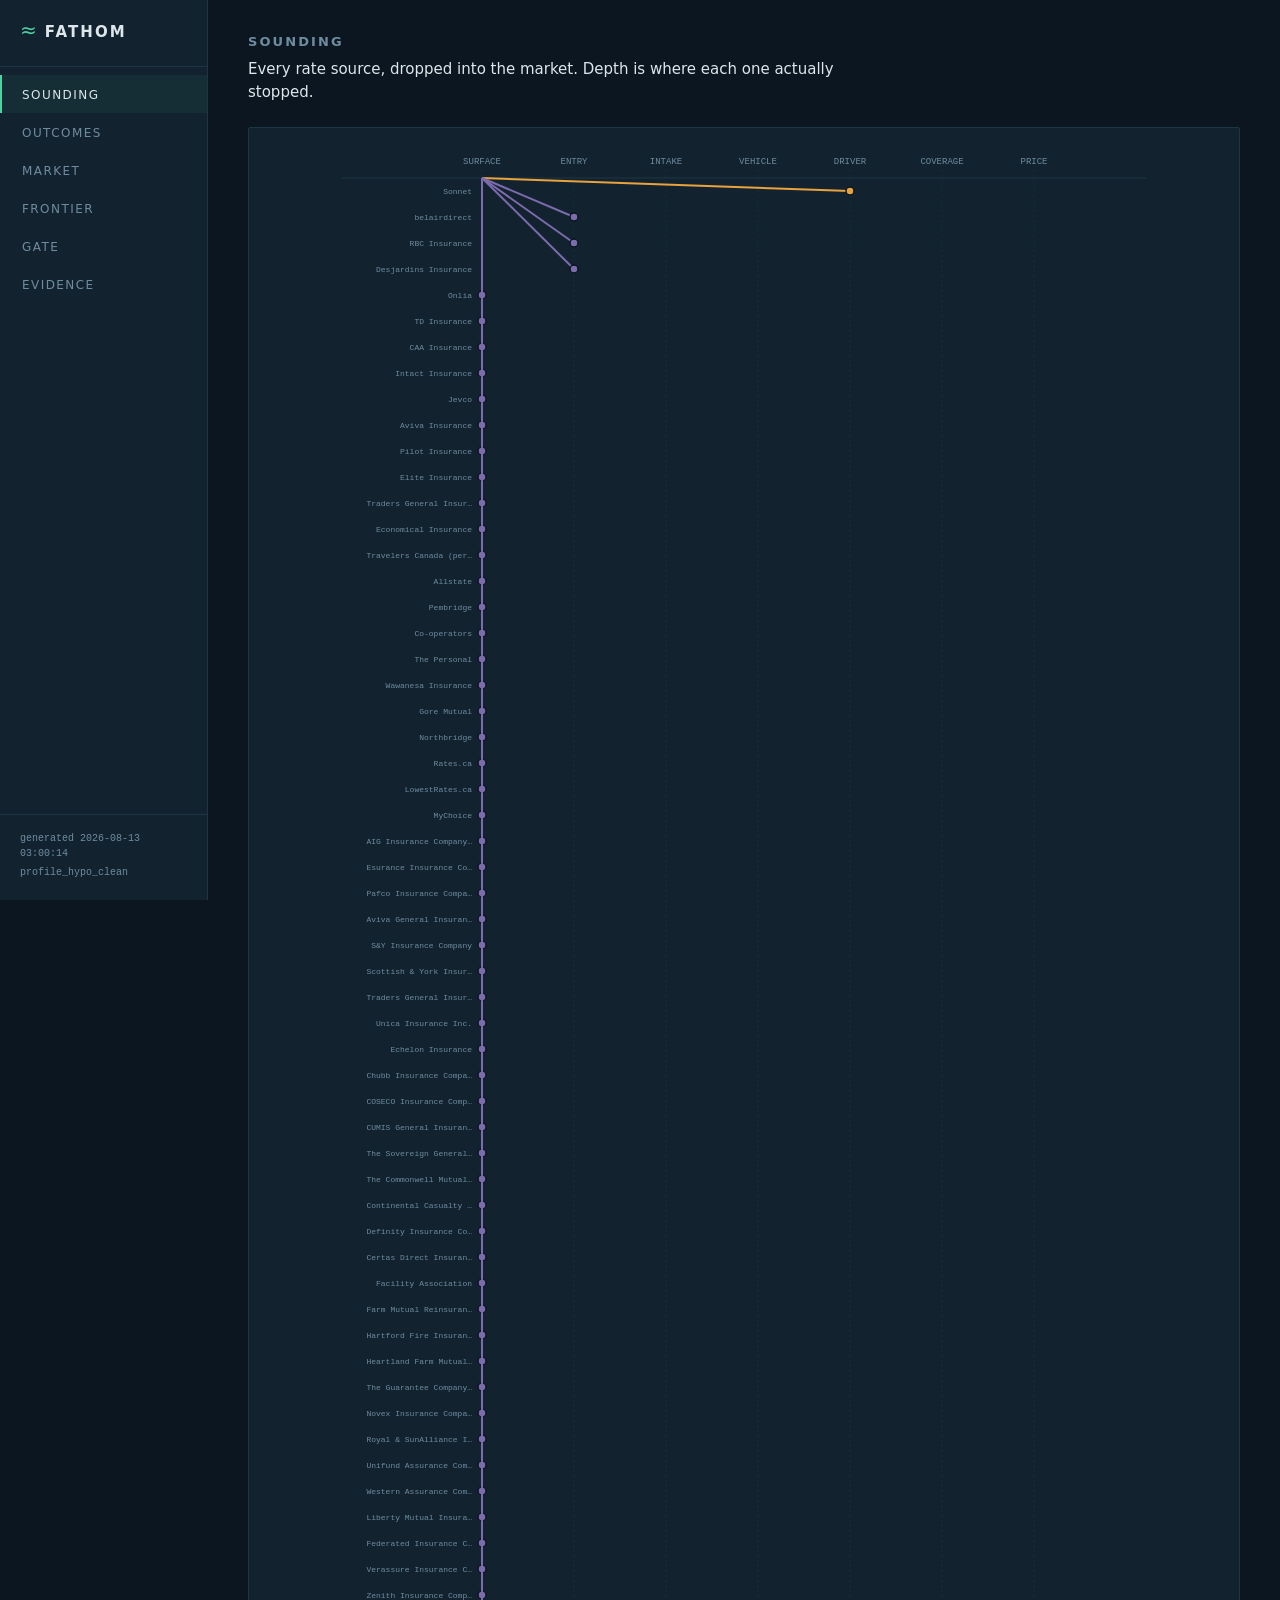
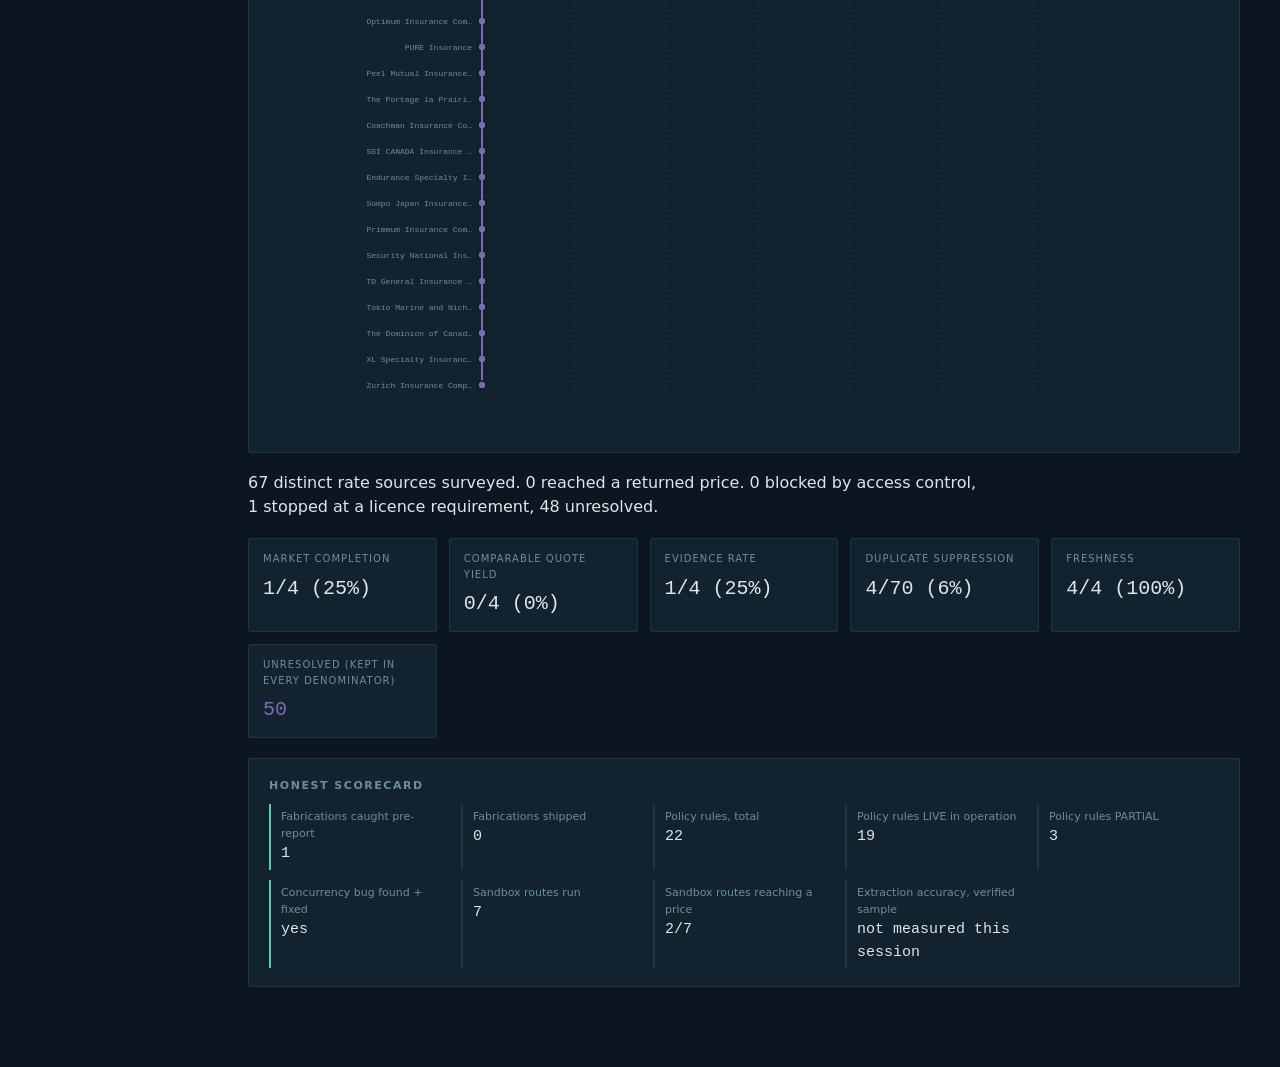
==== commit 61da60f3: "B2 revisited, scoped to extraction-only: real FA manual, no rater, no premium Parses the public Faci" ====
--- a/ui/index.html
+++ b/ui/index.html
@@ -105,6 +105,11 @@
         <h2 class="panel-title" id="market-edge-title"></h2>
         <div id="market-edge-body"></div>
       </div>
+      <div class="panel" id="residual-manual-panel" hidden>
+        <h2 class="panel-title">Extracted rating data — Facility Association manual — <span class="badge badge-unverified">UNVERIFIED EXTRACTION</span></h2>
+        <p id="residual-manual-disclaimer" class="view-sub"></p>
+        <div id="residual-manual-body"></div>
+      </div>
     </section>
 
     <section class="view" id="view-frontier" data-view="frontier" hidden>
@@ -180,7 +185,7 @@
   </div>
 </div>
 
-<script id="fathom-data" type="application/json">{"generated_at":"2026-08-13T02:31:14+00:00","profile":{"profile_id":"profile_hypo_clean","hypothetical":true,"vehicle":"2019 Honda Civic LX","requested_effective_date":"2026-09-01"},"metrics":{"verified_applicable_rate_sources":7,"distinct_rate_sources_total":67,"records_total":70,"records_attempted":7,"records_never_attempted":63,"records_never_attempted_reconnaissance_pending":18,"records_never_attempted_appendix_unvalidated":45,"market_completion":"3/7 (43%)","comparable_quote_yield":"0/7 (0%)","evidence_rate":"7/7 (100%)","duplicate_suppression":"4/70 (6%)","freshness":"7/7 (100%)","synthetic_records_excluded":7,"denominator_note":"Market completion and comparable quote yield are computed over distinct rate sources that have been attempted ('verified applicable rate sources'), per \u00a711.9. Evidence rate, duplicate suppression and freshness are computed over records. Records never attempted \u2014 either FATHOM's own reconnaissance_pending routes, or Appendix A discovery-seed rows carrying requires_current_validation=true (whose exported status field reads 'unresolved' by explicit instruction, not because an attempt was made) \u2014 are excluded from these denominators and reported separately, rather than counted as failed attempts. A route FATHOM did attempt and could not resolve keeps status 'unresolved' and stays in every denominator; that is a different thing from a row nobody has touched yet."},"records":[{"registry_id":"reg_0001","legal_underwriter":"Sonnet Insurance Company","insurer_group":"Definity Financial","brand_or_program":"Sonnet","distribution_type":"direct","product_scope":"standard_PPA","distinct_rate_source_id":"rs_0001","quote_url":"https://www.sonnet.ca/auto-insurance/ontario","public_phone_route":"","licensed_intermediary":"","requirements":["licence_number"],"automation_notes":"Journey order: Province -> Get started -> Vehicles -> Driver details -> Other drivers -> Assign drivers. Address-validation modal on the Vehicles step ('Heads up! ... mixed use residence', Cancel/Okay) \u2014 a naive executor hangs on it. Fraud-acknowledgement checkbox tied to address accuracy on the same step. Driver's licence number mandatory and case sensitive at Driver details -> Your Information. | UNVERIFIED GUIDANCE from the Appendix A discovery seed (2026-08-06): Definity/Economical broker; Sonnet direct","status":"blocked","reason_code":"licence_number_required_hypothetical_profile","source_url":"https://www.sonnet.ca/auto-insurance/ontario","last_verified_at":"2026-08-09T00:00:00+00:00","evidence_artifact":"cid:sha256-14216cc8eb1d6e18dc6d6d39a81444dee7a020384168899028216ad275fb72fd","rate_filing_delta":null,"fingerprint":{"underwriter_disclosed":"Sonnet Insurance Company","quote_id_grammar":"","form_set_hash":"","premium_at_benchmark":null,"regulatory_amalgamation":""},"signals_agreeing":0,"dedup_hypothesis_with":"","appendix_group":"Definity","appendix_legal_name":"Sonnet Insurance Company","requires_current_validation":false,"is_synthetic":false},{"registry_id":"reg_0002","legal_underwriter":"Belair Insurance Company Inc.","insurer_group":"Intact Financial","brand_or_program":"belairdirect","distribution_type":"direct","product_scope":"standard_PPA","distinct_rate_source_id":"rs_0002","quote_url":"https://www.belairdirect.com/en/car-insurance/ontario.html","public_phone_route":"","licensed_intermediary":"","requirements":[],"automation_notes":"D-URLS retry, 2026-08-12: https://www.belairdirect.com/en/car-insurance.html, 3 steps, 0 fields filled, stopped with no actionable control detected. The executor's link/button matching did not locate a quote-entry control on this page layout \u2014 a capability limitation of this build's ontology matching, not an observed market signal. 3 evidence artifacts captured. | UNVERIFIED GUIDANCE from the Appendix A discovery seed (2026-08-06): belairdirect direct; Intact and Jevco broker; validate legacy/affinity entities","status":"unresolved","reason_code":null,"source_url":"https://www.belairdirect.com/en/car-insurance/ontario.html","last_verified_at":"2026-08-13T02:31:00+00:00","evidence_artifact":"cid:sha256-77e059f8027d3bda2a297da89bbcdfbeaffb02ad312f40aa3fc902dce587c4cf","rate_filing_delta":null,"fingerprint":{"underwriter_disclosed":"Belair Insurance Company Inc.","quote_id_grammar":"","form_set_hash":"","premium_at_benchmark":null,"regulatory_amalgamation":""},"signals_agreeing":0,"dedup_hypothesis_with":"","appendix_group":"Intact","appendix_legal_name":"Belair Insurance Company Inc.","requires_current_validation":false,"is_synthetic":false},{"registry_id":"reg_0003","legal_underwriter":"RBC Insurance Company of Canada","insurer_group":"Royal Bank of Canada","brand_or_program":"RBC Insurance","distribution_type":"direct","product_scope":"standard_PPA","distinct_rate_source_id":"rs_0003","quote_url":"https://www.rbcinsurance.com/en-ca/auto-car-insurance/ontario-car-insurance/","public_phone_route":"","licensed_intermediary":"","requirements":[],"automation_notes":"D-URLS retry, 2026-08-12: https://www.rbcinsurance.com/auto-insurance/, 1 step, a \"Privacy & Security\" modal was encountered and logged (not dismissed \u2014 no matching dismiss-text button found), then no actionable control detected. 1 evidence artifact captured.","status":"unresolved","reason_code":null,"source_url":"https://www.rbcinsurance.com/en-ca/auto-car-insurance/ontario-car-insurance/","last_verified_at":"2026-08-13T02:31:00+00:00","evidence_artifact":"cid:sha256-287a10c3a376e0026e5f22be571ca4b1da1406e4e27256843e8af335b15135f5","rate_filing_delta":null,"fingerprint":{"underwriter_disclosed":"","quote_id_grammar":"","form_set_hash":"","premium_at_benchmark":null,"regulatory_amalgamation":""},"signals_agreeing":0,"dedup_hypothesis_with":"","appendix_group":"","appendix_legal_name":"","requires_current_validation":false,"is_synthetic":false},{"registry_id":"reg_0004","legal_underwriter":"Certas Home and Auto Insurance Company","insurer_group":"Desjardins Group","brand_or_program":"Desjardins Insurance","distribution_type":"agent","product_scope":"standard_PPA","distinct_rate_source_id":"rs_0004","quote_url":"https://www.desjardins.com/en/insurance/auto.html","public_phone_route":"","licensed_intermediary":"","requirements":[],"automation_notes":"D-URLS retry, 2026-08-12: https://www.desjardins.com/ca/personal/insurance/car/, 12 steps, 7 fields filled, did not reach a terminal state within the step budget. 12 evidence artifacts captured \u2014 the deepest real-route run in this build. | UNVERIFIED GUIDANCE from the Appendix A discovery seed (2026-08-06): Desjardins web/agent; The Personal affinity","status":"unresolved","reason_code":null,"source_url":"https://www.desjardins.com/en/insurance/auto.html","last_verified_at":"2026-08-13T02:31:00+00:00","evidence_artifact":"cid:sha256-b21c78bf2557c56405019587de2ecdea7d06898d8051128cf2b5432f3b3420b8","rate_filing_delta":null,"fingerprint":{"underwriter_disclosed":"","quote_id_grammar":"","form_set_hash":"","premium_at_benchmark":null,"regulatory_amalgamation":""},"signals_agreeing":0,"dedup_hypothesis_with":"","appendix_group":"Desjardins","appendix_legal_name":"Certas Home and Auto Insurance Company","requires_current_validation":false,"is_synthetic":false},{"registry_id":"reg_0005","legal_underwriter":"unknown \u2014 requires regulator evidence (OQ-003)","insurer_group":"unknown","brand_or_program":"Onlia","distribution_type":"broker","product_scope":"standard_PPA","distinct_rate_source_id":"rs_0005","quote_url":"https://www.onlia.ca/","public_phone_route":"","licensed_intermediary":"RIBO-licensed brokerage per public sources; regulator evidence pending","requirements":[],"automation_notes":"","status":"reconnaissance_pending","reason_code":null,"source_url":"https://www.onlia.ca/","last_verified_at":"2026-08-12T00:00:00+00:00","evidence_artifact":"","rate_filing_delta":null,"fingerprint":{"underwriter_disclosed":"","quote_id_grammar":"","form_set_hash":"","premium_at_benchmark":null,"regulatory_amalgamation":""},"signals_agreeing":0,"dedup_hypothesis_with":"","appendix_group":"","appendix_legal_name":"","requires_current_validation":false,"is_synthetic":false},{"registry_id":"reg_0006","legal_underwriter":"unknown \u2014 not yet verified","insurer_group":"TD Bank Group","brand_or_program":"TD Insurance","distribution_type":"direct","product_scope":"standard_PPA","distinct_rate_source_id":"rs_0006","quote_url":"","public_phone_route":"","licensed_intermediary":"","requirements":["membership_or_group"],"automation_notes":"Large share of Ontario volume is affinity/group; expect RC_MEMBERSHIP.","status":"reconnaissance_pending","reason_code":null,"source_url":"https://www.tdinsurance.com/","last_verified_at":"2026-08-12T00:00:00+00:00","evidence_artifact":"","rate_filing_delta":null,"fingerprint":{"underwriter_disclosed":"","quote_id_grammar":"","form_set_hash":"","premium_at_benchmark":null,"regulatory_amalgamation":""},"signals_agreeing":0,"dedup_hypothesis_with":"","appendix_group":"","appendix_legal_name":"","requires_current_validation":false,"is_synthetic":false},{"registry_id":"reg_0007","legal_underwriter":"CAA Insurance Company","insurer_group":"CAA Club Group","brand_or_program":"CAA Insurance","distribution_type":"affinity","product_scope":"standard_PPA","distinct_rate_source_id":"rs_0007","quote_url":"","public_phone_route":"","licensed_intermediary":"","requirements":["membership"],"automation_notes":"UNVERIFIED GUIDANCE from the Appendix A discovery seed (2026-08-06): CAA direct/broker; Echelon broker and non-standard","status":"reconnaissance_pending","reason_code":null,"source_url":"https://www.caainsurancecompany.com/","last_verified_at":"2026-08-12T00:00:00+00:00","evidence_artifact":"","rate_filing_delta":null,"fingerprint":{"underwriter_disclosed":"","quote_id_grammar":"","form_set_hash":"","premium_at_benchmark":null,"regulatory_amalgamation":""},"signals_agreeing":0,"dedup_hypothesis_with":"","appendix_group":"CAA","appendix_legal_name":"CAA Insurance Company","requires_current_validation":false,"is_synthetic":false},{"registry_id":"reg_0010","legal_underwriter":"Intact Insurance Company","insurer_group":"Intact Financial","brand_or_program":"Intact Insurance","distribution_type":"broker","product_scope":"standard_PPA","distinct_rate_source_id":"rs_0008","quote_url":"","public_phone_route":"","licensed_intermediary":"","requirements":[],"automation_notes":"UNVERIFIED GUIDANCE from the Appendix A discovery seed (2026-08-06): belairdirect direct; Intact and Jevco broker; validate legacy/affinity entities","status":"reconnaissance_pending","reason_code":null,"source_url":"https://www.intact.ca/","last_verified_at":"2026-08-12T00:00:00+00:00","evidence_artifact":"","rate_filing_delta":null,"fingerprint":{"underwriter_disclosed":"Intact Insurance Company","quote_id_grammar":"","form_set_hash":"","premium_at_benchmark":null,"regulatory_amalgamation":""},"signals_agreeing":0,"dedup_hypothesis_with":"","appendix_group":"Intact","appendix_legal_name":"Intact Insurance Company","requires_current_validation":false,"is_synthetic":false},{"registry_id":"reg_0011","legal_underwriter":"Jevco Insurance Company","insurer_group":"Intact Financial","brand_or_program":"Jevco","distribution_type":"broker","product_scope":"nonstandard_PPA","distinct_rate_source_id":"rs_0009","quote_url":"","public_phone_route":"","licensed_intermediary":"","requirements":[],"automation_notes":"UNVERIFIED GUIDANCE from the Appendix A discovery seed (2026-08-06): belairdirect direct; Intact and Jevco broker; validate legacy/affinity entities","status":"reconnaissance_pending","reason_code":null,"source_url":"https://www.jevco.ca/","last_verified_at":"2026-08-12T00:00:00+00:00","evidence_artifact":"","rate_filing_delta":null,"fingerprint":{"underwriter_disclosed":"Jevco Insurance Company","quote_id_grammar":"","form_set_hash":"","premium_at_benchmark":null,"regulatory_amalgamation":""},"signals_agreeing":0,"dedup_hypothesis_with":"","appendix_group":"Intact","appendix_legal_name":"Jevco Insurance Company","requires_current_validation":false,"is_synthetic":false},{"registry_id":"reg_0020","legal_underwriter":"Aviva Insurance Company of Canada","insurer_group":"Aviva Canada","brand_or_program":"Aviva Insurance","distribution_type":"broker","product_scope":"standard_PPA","distinct_rate_source_id":"rs_0010","quote_url":"","public_phone_route":"","licensed_intermediary":"","requirements":[],"automation_notes":"Pilot, Elite and Traders General amalgamated into Aviva Insurance Company of Canada, effective 2026-01-01. Source: https://www.avivacanada.com/ | UNVERIFIED GUIDANCE from the Appendix A discovery seed (2026-08-06): Direct, RBC, broker and program routes; deduplicate and validate legacy entities","status":"reconnaissance_pending","reason_code":null,"source_url":"https://www.avivacanada.com/","last_verified_at":"2026-08-12T00:00:00+00:00","evidence_artifact":"","rate_filing_delta":null,"fingerprint":{"underwriter_disclosed":"Aviva Insurance Company of Canada","quote_id_grammar":"","form_set_hash":"","premium_at_benchmark":null,"regulatory_amalgamation":"aviva_canada_2026_01_01"},"signals_agreeing":2,"dedup_hypothesis_with":"","appendix_group":"Aviva","appendix_legal_name":"Aviva Insurance Company of Canada","requires_current_validation":false,"is_synthetic":false},{"registry_id":"reg_0021","legal_underwriter":"Aviva Insurance Company of Canada","insurer_group":"Aviva Canada","brand_or_program":"Pilot Insurance","distribution_type":"broker","product_scope":"standard_PPA","distinct_rate_source_id":"rs_0010","quote_url":"","public_phone_route":"","licensed_intermediary":"","requirements":[],"automation_notes":"Pilot, Elite and Traders General amalgamated into Aviva Insurance Company of Canada, effective 2026-01-01. Source: https://www.avivacanada.com/ | UNVERIFIED GUIDANCE from the Appendix A discovery seed (2026-08-06): Direct, RBC, broker and program routes; deduplicate and validate legacy entities","status":"reconnaissance_pending","reason_code":null,"source_url":"https://www.avivacanada.com/","last_verified_at":"2026-08-12T00:00:00+00:00","evidence_artifact":"","rate_filing_delta":null,"fingerprint":{"underwriter_disclosed":"Aviva Insurance Company of Canada","quote_id_grammar":"","form_set_hash":"","premium_at_benchmark":null,"regulatory_amalgamation":"aviva_canada_2026_01_01"},"signals_agreeing":2,"dedup_hypothesis_with":"","appendix_group":"Aviva","appendix_legal_name":"Aviva Insurance Company of Canada","requires_current_validation":false,"is_synthetic":false},{"registry_id":"reg_0022","legal_underwriter":"Aviva Insurance Company of Canada","insurer_group":"Aviva Canada","brand_or_program":"Elite Insurance","distribution_type":"broker","product_scope":"standard_PPA","distinct_rate_source_id":"rs_0010","quote_url":"","public_phone_route":"","licensed_intermediary":"","requirements":[],"automation_notes":"Pilot, Elite and Traders General amalgamated into Aviva Insurance Company of Canada, effective 2026-01-01. Source: https://www.avivacanada.com/ | UNVERIFIED GUIDANCE from the Appendix A discovery seed (2026-08-06): Direct, RBC, broker and program routes; deduplicate and validate legacy entities","status":"reconnaissance_pending","reason_code":null,"source_url":"https://www.avivacanada.com/","last_verified_at":"2026-08-12T00:00:00+00:00","evidence_artifact":"","rate_filing_delta":null,"fingerprint":{"underwriter_disclosed":"Aviva Insurance Company of Canada","quote_id_grammar":"","form_set_hash":"","premium_at_benchmark":null,"regulatory_amalgamation":"aviva_canada_2026_01_01"},"signals_agreeing":2,"dedup_hypothesis_with":"","appendix_group":"Aviva","appendix_legal_name":"Aviva Insurance Company of Canada","requires_current_validation":false,"is_synthetic":false},{"registry_id":"reg_0023","legal_underwriter":"Aviva Insurance Company of Canada","insurer_group":"Aviva Canada","brand_or_program":"Traders General Insurance","distribution_type":"broker","product_scope":"standard_PPA","distinct_rate_source_id":"rs_0010","quote_url":"","public_phone_route":"","licensed_intermediary":"","requirements":[],"automation_notes":"Pilot, Elite and Traders General amalgamated into Aviva Insurance Company of Canada, effective 2026-01-01. Source: https://www.avivacanada.com/ | UNVERIFIED GUIDANCE from the Appendix A discovery seed (2026-08-06): Direct, RBC, broker and program routes; deduplicate and validate legacy entities","status":"reconnaissance_pending","reason_code":null,"source_url":"https://www.avivacanada.com/","last_verified_at":"2026-08-12T00:00:00+00:00","evidence_artifact":"","rate_filing_delta":null,"fingerprint":{"underwriter_disclosed":"Aviva Insurance Company of Canada","quote_id_grammar":"","form_set_hash":"","premium_at_benchmark":null,"regulatory_amalgamation":"aviva_canada_2026_01_01"},"signals_agreeing":2,"dedup_hypothesis_with":"","appendix_group":"Aviva","appendix_legal_name":"Aviva Insurance Company of Canada","requires_current_validation":false,"is_synthetic":false},{"registry_id":"reg_0030","legal_underwriter":"Economical Mutual Insurance Company","insurer_group":"Definity Financial","brand_or_program":"Economical Insurance","distribution_type":"broker","product_scope":"standard_PPA","distinct_rate_source_id":"rs_0011","quote_url":"","public_phone_route":"","licensed_intermediary":"","requirements":[],"automation_notes":"UNVERIFIED GUIDANCE from the Appendix A discovery seed (2026-08-06): Broker route; map current legal entity/program","status":"reconnaissance_pending","reason_code":null,"source_url":"https://www.definityfinancial.com/","last_verified_at":"2026-08-12T00:00:00+00:00","evidence_artifact":"","rate_filing_delta":null,"fingerprint":{"underwriter_disclosed":"Economical Mutual Insurance Company","quote_id_grammar":"","form_set_hash":"","premium_at_benchmark":null,"regulatory_amalgamation":""},"signals_agreeing":0,"dedup_hypothesis_with":"","appendix_group":"Economical","appendix_legal_name":"Economical Mutual Insurance Company","requires_current_validation":false,"is_synthetic":false},{"registry_id":"reg_0031","legal_underwriter":"unknown \u2014 acquisition completed 2026-01-02, entity structure not yet verified","insurer_group":"Definity Financial","brand_or_program":"Travelers Canada (personal lines)","distribution_type":"broker","product_scope":"standard_PPA","distinct_rate_source_id":"rs_0012","quote_url":"","public_phone_route":"","licensed_intermediary":"","requirements":[],"automation_notes":"Definity completed the acquisition of Travelers Canada personal lines on 2026-01-02. Whether these rates are filed under an existing Definity entity is unverified \u2014 recorded as unknown rather than assumed.","status":"reconnaissance_pending","reason_code":null,"source_url":"https://www.definityfinancial.com/","last_verified_at":"2026-08-12T00:00:00+00:00","evidence_artifact":"","rate_filing_delta":null,"fingerprint":{"underwriter_disclosed":"","quote_id_grammar":"","form_set_hash":"","premium_at_benchmark":null,"regulatory_amalgamation":""},"signals_agreeing":0,"dedup_hypothesis_with":"","appendix_group":"","appendix_legal_name":"","requires_current_validation":false,"is_synthetic":false},{"registry_id":"reg_0040","legal_underwriter":"Allstate Insurance Company of Canada","insurer_group":"Allstate Canada","brand_or_program":"Allstate","distribution_type":"agent","product_scope":"standard_PPA","distinct_rate_source_id":"rs_0013","quote_url":"","public_phone_route":"","licensed_intermediary":"","requirements":[],"automation_notes":"UNVERIFIED GUIDANCE from the Appendix A discovery seed (2026-08-06): Allstate direct/agent; Pafco and Pembridge broker; validate Esurance","status":"reconnaissance_pending","reason_code":null,"source_url":"https://www.fsrao.ca/industry/auto-insurance","last_verified_at":"2026-08-12T00:00:00+00:00","evidence_artifact":"","rate_filing_delta":null,"fingerprint":{"underwriter_disclosed":"Allstate Insurance Company of Canada","quote_id_grammar":"","form_set_hash":"","premium_at_benchmark":null,"regulatory_amalgamation":""},"signals_agreeing":0,"dedup_hypothesis_with":"","appendix_group":"Allstate","appendix_legal_name":"Allstate Insurance Company of Canada","requires_current_validation":false,"is_synthetic":false},{"registry_id":"reg_0041","legal_underwriter":"Pembridge Insurance Company","insurer_group":"Allstate Canada","brand_or_program":"Pembridge","distribution_type":"broker","product_scope":"standard_PPA","distinct_rate_source_id":"rs_0014","quote_url":"","public_phone_route":"","licensed_intermediary":"","requirements":[],"automation_notes":"UNVERIFIED GUIDANCE from the Appendix A discovery seed (2026-08-06): Allstate direct/agent; Pafco and Pembridge broker; validate Esurance","status":"reconnaissance_pending","reason_code":null,"source_url":"https://www.fsrao.ca/industry/auto-insurance","last_verified_at":"2026-08-12T00:00:00+00:00","evidence_artifact":"","rate_filing_delta":null,"fingerprint":{"underwriter_disclosed":"Pembridge Insurance Company","quote_id_grammar":"","form_set_hash":"","premium_at_benchmark":null,"regulatory_amalgamation":""},"signals_agreeing":0,"dedup_hypothesis_with":"","appendix_group":"Allstate","appendix_legal_name":"Pembridge Insurance Company","requires_current_validation":false,"is_synthetic":false},{"registry_id":"reg_0050","legal_underwriter":"The Co-operators General Insurance Company","insurer_group":"Co-operators","brand_or_program":"Co-operators","distribution_type":"agent","product_scope":"standard_PPA","distinct_rate_source_id":"rs_0015","quote_url":"","public_phone_route":"","licensed_intermediary":"","requirements":[],"automation_notes":"UNVERIFIED GUIDANCE from the Appendix A discovery seed (2026-08-06): Co-operators web/agent; affinity and specialty entities need validation","status":"reconnaissance_pending","reason_code":null,"source_url":"https://www.fsrao.ca/industry/auto-insurance","last_verified_at":"2026-08-12T00:00:00+00:00","evidence_artifact":"","rate_filing_delta":null,"fingerprint":{"underwriter_disclosed":"The Co-operators General Insurance Company","quote_id_grammar":"","form_set_hash":"","premium_at_benchmark":null,"regulatory_amalgamation":""},"signals_agreeing":0,"dedup_hypothesis_with":"","appendix_group":"Co-op","appendix_legal_name":"Co-operators General Insurance Company","requires_current_validation":false,"is_synthetic":false},{"registry_id":"reg_0060","legal_underwriter":"The Personal Insurance Company","insurer_group":"Desjardins Group","brand_or_program":"The Personal","distribution_type":"affinity","product_scope":"standard_PPA","distinct_rate_source_id":"rs_0016","quote_url":"","public_phone_route":"","licensed_intermediary":"","requirements":[],"automation_notes":"UNVERIFIED GUIDANCE from the Appendix A discovery seed (2026-08-06): Desjardins web/agent; The Personal affinity","status":"reconnaissance_pending","reason_code":null,"source_url":"https://www.fsrao.ca/industry/auto-insurance","last_verified_at":"2026-08-12T00:00:00+00:00","evidence_artifact":"","rate_filing_delta":null,"fingerprint":{"underwriter_disclosed":"The Personal Insurance Company","quote_id_grammar":"","form_set_hash":"","premium_at_benchmark":null,"regulatory_amalgamation":""},"signals_agreeing":0,"dedup_hypothesis_with":"","appendix_group":"Desjardins","appendix_legal_name":"The Personal Insurance Company","requires_current_validation":false,"is_synthetic":false},{"registry_id":"reg_0070","legal_underwriter":"Wawanesa Mutual Insurance Company","insurer_group":"Wawanesa","brand_or_program":"Wawanesa Insurance","distribution_type":"broker","product_scope":"standard_PPA","distinct_rate_source_id":"rs_0017","quote_url":"","public_phone_route":"","licensed_intermediary":"","requirements":[],"automation_notes":"UNVERIFIED GUIDANCE from the Appendix A discovery seed (2026-08-06): Broker route","status":"reconnaissance_pending","reason_code":null,"source_url":"https://www.fsrao.ca/industry/auto-insurance","last_verified_at":"2026-08-12T00:00:00+00:00","evidence_artifact":"","rate_filing_delta":null,"fingerprint":{"underwriter_disclosed":"Wawanesa Mutual Insurance Company","quote_id_grammar":"","form_set_hash":"","premium_at_benchmark":null,"regulatory_amalgamation":""},"signals_agreeing":0,"dedup_hypothesis_with":"","appendix_group":"Wawanesa","appendix_legal_name":"The Wawanesa Mutual Insurance Company","requires_current_validation":false,"is_synthetic":false},{"registry_id":"reg_0080","legal_underwriter":"Gore Mutual Insurance Company","insurer_group":"Gore Mutual","brand_or_program":"Gore Mutual","distribution_type":"broker","product_scope":"standard_PPA","distinct_rate_source_id":"rs_0018","quote_url":"","public_phone_route":"","licensed_intermediary":"","requirements":[],"automation_notes":"UNVERIFIED GUIDANCE from the Appendix A discovery seed (2026-08-06): Broker route","status":"reconnaissance_pending","reason_code":null,"source_url":"https://www.fsrao.ca/industry/auto-insurance","last_verified_at":"2026-08-12T00:00:00+00:00","evidence_artifact":"","rate_filing_delta":null,"fingerprint":{"underwriter_disclosed":"Gore Mutual Insurance Company","quote_id_grammar":"","form_set_hash":"","premium_at_benchmark":null,"regulatory_amalgamation":""},"signals_agreeing":0,"dedup_hypothesis_with":"","appendix_group":"Gore","appendix_legal_name":"Gore Mutual Insurance Company","requires_current_validation":false,"is_synthetic":false},{"registry_id":"reg_0090","legal_underwriter":"Northbridge General Insurance Corporation","insurer_group":"Fairfax Financial","brand_or_program":"Northbridge","distribution_type":"broker","product_scope":"standard_PPA","distinct_rate_source_id":"rs_0019","quote_url":"","public_phone_route":"","licensed_intermediary":"","requirements":[],"automation_notes":"UNVERIFIED GUIDANCE from the Appendix A discovery seed (2026-08-06): Northbridge and Zenith broker; validate Federated/Verassure scope","status":"reconnaissance_pending","reason_code":null,"source_url":"https://www.fsrao.ca/industry/auto-insurance","last_verified_at":"2026-08-12T00:00:00+00:00","evidence_artifact":"","rate_filing_delta":null,"fingerprint":{"underwriter_disclosed":"Northbridge General Insurance Corporation","quote_id_grammar":"","form_set_hash":"","premium_at_benchmark":null,"regulatory_amalgamation":""},"signals_agreeing":0,"dedup_hypothesis_with":"","appendix_group":"Northbridge","appendix_legal_name":"Northbridge General Insurance Corporation","requires_current_validation":false,"is_synthetic":false},{"registry_id":"reg_0100","legal_underwriter":"n/a \u2014 comparison platform","insurer_group":"RATESDOTCA Group Ltd.","brand_or_program":"Rates.ca","distribution_type":"aggregator","product_scope":"standard_PPA","distinct_rate_source_id":"rs_0020","quote_url":"https://rates.ca/insurance-quotes/auto/ontario","public_phone_route":"","licensed_intermediary":"","requirements":[],"automation_notes":"Comparison platform. Output bounded by its live panel and by applicant eligibility (\u00a76.2). Run neutrally, like every other route.","status":"blocked","reason_code":"RC_ACCESS_CONTROL","source_url":"https://rates.ca/insurance-quotes/auto/ontario","last_verified_at":"2026-08-13T02:31:00+00:00","evidence_artifact":"cid:sha256-fc7b2bb923e2ed69189c21cb6a08048de61438788660c2561e904ed409ccb271","rate_filing_delta":null,"fingerprint":{"underwriter_disclosed":"","quote_id_grammar":"","form_set_hash":"","premium_at_benchmark":null,"regulatory_amalgamation":""},"signals_agreeing":0,"dedup_hypothesis_with":"","appendix_group":"","appendix_legal_name":"","requires_current_validation":false,"is_synthetic":false},{"registry_id":"reg_0101","legal_underwriter":"n/a \u2014 comparison platform","insurer_group":"LowestRates.ca","brand_or_program":"LowestRates.ca","distribution_type":"aggregator","product_scope":"standard_PPA","distinct_rate_source_id":"rs_0021","quote_url":"https://www.lowestrates.ca/insurance/auto","public_phone_route":"","licensed_intermediary":"","requirements":[],"automation_notes":"Comparison platform. Same neutral treatment (\u00a76.2).","status":"blocked","reason_code":"RC_ACCESS_CONTROL","source_url":"https://www.lowestrates.ca/insurance/auto","last_verified_at":"2026-08-13T02:31:00+00:00","evidence_artifact":"cid:sha256-deeea6dbfe9e8ee6a35df6b5e560780cf62f8e96906bd742440948ad0eacb4fc","rate_filing_delta":null,"fingerprint":{"underwriter_disclosed":"","quote_id_grammar":"","form_set_hash":"","premium_at_benchmark":null,"regulatory_amalgamation":""},"signals_agreeing":0,"dedup_hypothesis_with":"","appendix_group":"","appendix_legal_name":"","requires_current_validation":false,"is_synthetic":false},{"registry_id":"reg_0102","legal_underwriter":"n/a \u2014 comparison platform","insurer_group":"MyChoice Financial Inc.","brand_or_program":"MyChoice","distribution_type":"aggregator","product_scope":"standard_PPA","distinct_rate_source_id":"rs_0022","quote_url":"https://www.mychoice.ca/insurance/car/","public_phone_route":"","licensed_intermediary":"","requirements":[],"automation_notes":"Comparison platform. Included because omitting a major route would be a more serious error than including one that declines (\u00a76.2).","status":"unresolved","reason_code":null,"source_url":"https://www.mychoice.ca/insurance/car/","last_verified_at":"2026-08-13T02:31:00+00:00","evidence_artifact":"cid:sha256-a84c8ded91c633c8a3fd6a8ef8b6bd00cbf6496b973ee1c439cbdbe327f2c194","rate_filing_delta":null,"fingerprint":{"underwriter_disclosed":"","quote_id_grammar":"","form_set_hash":"","premium_at_benchmark":null,"regulatory_amalgamation":""},"signals_agreeing":0,"dedup_hypothesis_with":"","appendix_group":"","appendix_legal_name":"","requires_current_validation":false,"is_synthetic":false},{"registry_id":"reg_201","legal_underwriter":"AIG Insurance Company of Canada","insurer_group":"AIG","brand_or_program":"AIG Insurance Company of Canada","distribution_type":"unknown","product_scope":"unknown","distinct_rate_source_id":"rs_0023","quote_url":"","public_phone_route":"","licensed_intermediary":"","requirements":[],"automation_notes":"UNVERIFIED GUIDANCE from the Appendix A discovery seed (2026-08-06): Specialty/commercial broker; validate PPA relevance","status":"unresolved","reason_code":null,"source_url":"Ontario regulator public rate-approval dataset, 2026-08-06 (discovery seed; display names, not verified legal names)","last_verified_at":"","evidence_artifact":"","rate_filing_delta":null,"fingerprint":{"underwriter_disclosed":"","quote_id_grammar":"","form_set_hash":"","premium_at_benchmark":null,"regulatory_amalgamation":""},"signals_agreeing":0,"dedup_hypothesis_with":"","appendix_group":"AIG","appendix_legal_name":"AIG Insurance Company of Canada","requires_current_validation":true,"is_synthetic":false},{"registry_id":"reg_202","legal_underwriter":"Esurance Insurance Company of Canada","insurer_group":"Allstate","brand_or_program":"Esurance Insurance Company of Canada","distribution_type":"unknown","product_scope":"unknown","distinct_rate_source_id":"rs_0024","quote_url":"","public_phone_route":"","licensed_intermediary":"","requirements":[],"automation_notes":"UNVERIFIED GUIDANCE from the Appendix A discovery seed (2026-08-06): Allstate direct/agent; Pafco and Pembridge broker; validate Esurance","status":"unresolved","reason_code":null,"source_url":"Ontario regulator public rate-approval dataset, 2026-08-06 (discovery seed; display names, not verified legal names)","last_verified_at":"","evidence_artifact":"","rate_filing_delta":null,"fingerprint":{"underwriter_disclosed":"","quote_id_grammar":"","form_set_hash":"","premium_at_benchmark":null,"regulatory_amalgamation":""},"signals_agreeing":0,"dedup_hypothesis_with":"","appendix_group":"Allstate","appendix_legal_name":"Esurance Insurance Company of Canada","requires_current_validation":true,"is_synthetic":false},{"registry_id":"reg_203","legal_underwriter":"Pafco Insurance Company","insurer_group":"Allstate","brand_or_program":"Pafco Insurance Company","distribution_type":"unknown","product_scope":"unknown","distinct_rate_source_id":"rs_0025","quote_url":"","public_phone_route":"","licensed_intermediary":"","requirements":[],"automation_notes":"UNVERIFIED GUIDANCE from the Appendix A discovery seed (2026-08-06): Allstate direct/agent; Pafco and Pembridge broker; validate Esurance","status":"unresolved","reason_code":null,"source_url":"Ontario regulator public rate-approval dataset, 2026-08-06 (discovery seed; display names, not verified legal names)","last_verified_at":"","evidence_artifact":"","rate_filing_delta":null,"fingerprint":{"underwriter_disclosed":"","quote_id_grammar":"","form_set_hash":"","premium_at_benchmark":null,"regulatory_amalgamation":""},"signals_agreeing":0,"dedup_hypothesis_with":"","appendix_group":"Allstate","appendix_legal_name":"Pafco Insurance Company","requires_current_validation":true,"is_synthetic":false},{"registry_id":"reg_204","legal_underwriter":"Aviva General Insurance Company","insurer_group":"Aviva","brand_or_program":"Aviva General Insurance Company","distribution_type":"unknown","product_scope":"unknown","distinct_rate_source_id":"rs_0026","quote_url":"","public_phone_route":"","licensed_intermediary":"","requirements":[],"automation_notes":"UNVERIFIED GUIDANCE from the Appendix A discovery seed (2026-08-06): Direct, RBC, broker and program routes; deduplicate and validate legacy entities","status":"unresolved","reason_code":null,"source_url":"Ontario regulator public rate-approval dataset, 2026-08-06 (discovery seed; display names, not verified legal names)","last_verified_at":"","evidence_artifact":"","rate_filing_delta":null,"fingerprint":{"underwriter_disclosed":"","quote_id_grammar":"","form_set_hash":"","premium_at_benchmark":null,"regulatory_amalgamation":""},"signals_agreeing":0,"dedup_hypothesis_with":"","appendix_group":"Aviva","appendix_legal_name":"Aviva General Insurance Company","requires_current_validation":true,"is_synthetic":false},{"registry_id":"reg_205","legal_underwriter":"S&Y Insurance Company","insurer_group":"Aviva","brand_or_program":"S&Y Insurance Company","distribution_type":"unknown","product_scope":"unknown","distinct_rate_source_id":"rs_0027","quote_url":"","public_phone_route":"","licensed_intermediary":"","requirements":[],"automation_notes":"UNVERIFIED GUIDANCE from the Appendix A discovery seed (2026-08-06): Direct, RBC, broker and program routes; deduplicate and validate legacy entities","status":"unresolved","reason_code":null,"source_url":"Ontario regulator public rate-approval dataset, 2026-08-06 (discovery seed; display names, not verified legal names)","last_verified_at":"","evidence_artifact":"","rate_filing_delta":null,"fingerprint":{"underwriter_disclosed":"","quote_id_grammar":"","form_set_hash":"","premium_at_benchmark":null,"regulatory_amalgamation":""},"signals_agreeing":0,"dedup_hypothesis_with":"","appendix_group":"Aviva","appendix_legal_name":"S&Y Insurance Company","requires_current_validation":true,"is_synthetic":false},{"registry_id":"reg_206","legal_underwriter":"Scottish & York Insurance Co. Limited","insurer_group":"Aviva","brand_or_program":"Scottish & York Insurance Co. Limited","distribution_type":"unknown","product_scope":"unknown","distinct_rate_source_id":"rs_0028","quote_url":"","public_phone_route":"","licensed_intermediary":"","requirements":[],"automation_notes":"UNVERIFIED GUIDANCE from the Appendix A discovery seed (2026-08-06): Direct, RBC, broker and program routes; deduplicate and validate legacy entities","status":"unresolved","reason_code":null,"source_url":"Ontario regulator public rate-approval dataset, 2026-08-06 (discovery seed; display names, not verified legal names)","last_verified_at":"","evidence_artifact":"","rate_filing_delta":null,"fingerprint":{"underwriter_disclosed":"","quote_id_grammar":"","form_set_hash":"","premium_at_benchmark":null,"regulatory_amalgamation":""},"signals_agreeing":0,"dedup_hypothesis_with":"","appendix_group":"Aviva","appendix_legal_name":"Scottish & York Insurance Co. Limited","requires_current_validation":true,"is_synthetic":false},{"registry_id":"reg_207","legal_underwriter":"Traders General Insurance Company","insurer_group":"Aviva","brand_or_program":"Traders General Insurance Company","distribution_type":"unknown","product_scope":"unknown","distinct_rate_source_id":"rs_0029","quote_url":"","public_phone_route":"","licensed_intermediary":"","requirements":[],"automation_notes":"UNVERIFIED GUIDANCE from the Appendix A discovery seed (2026-08-06): Direct, RBC, broker and program routes; deduplicate and validate legacy entities","status":"unresolved","reason_code":null,"source_url":"Ontario regulator public rate-approval dataset, 2026-08-06 (discovery seed; display names, not verified legal names)","last_verified_at":"","evidence_artifact":"","rate_filing_delta":null,"fingerprint":{"underwriter_disclosed":"","quote_id_grammar":"","form_set_hash":"","premium_at_benchmark":null,"regulatory_amalgamation":""},"signals_agreeing":0,"dedup_hypothesis_with":"","appendix_group":"Aviva","appendix_legal_name":"Traders General Insurance Company","requires_current_validation":true,"is_synthetic":false},{"registry_id":"reg_208","legal_underwriter":"Unica Insurance Inc.","insurer_group":"Beneva","brand_or_program":"Unica Insurance Inc.","distribution_type":"unknown","product_scope":"unknown","distinct_rate_source_id":"rs_0030","quote_url":"","public_phone_route":"","licensed_intermediary":"","requirements":[],"automation_notes":"UNVERIFIED GUIDANCE from the Appendix A discovery seed (2026-08-06): Broker route","status":"unresolved","reason_code":null,"source_url":"Ontario regulator public rate-approval dataset, 2026-08-06 (discovery seed; display names, not verified legal names)","last_verified_at":"","evidence_artifact":"","rate_filing_delta":null,"fingerprint":{"underwriter_disclosed":"","quote_id_grammar":"","form_set_hash":"","premium_at_benchmark":null,"regulatory_amalgamation":""},"signals_agreeing":0,"dedup_hypothesis_with":"","appendix_group":"Beneva","appendix_legal_name":"Unica Insurance Inc.","requires_current_validation":true,"is_synthetic":false},{"registry_id":"reg_209","legal_underwriter":"Echelon Insurance","insurer_group":"CAA","brand_or_program":"Echelon Insurance","distribution_type":"unknown","product_scope":"unknown","distinct_rate_source_id":"rs_0031","quote_url":"","public_phone_route":"","licensed_intermediary":"","requirements":[],"automation_notes":"UNVERIFIED GUIDANCE from the Appendix A discovery seed (2026-08-06): CAA direct/broker; Echelon broker and non-standard","status":"unresolved","reason_code":null,"source_url":"Ontario regulator public rate-approval dataset, 2026-08-06 (discovery seed; display names, not verified legal names)","last_verified_at":"","evidence_artifact":"","rate_filing_delta":null,"fingerprint":{"underwriter_disclosed":"","quote_id_grammar":"","form_set_hash":"","premium_at_benchmark":null,"regulatory_amalgamation":""},"signals_agreeing":0,"dedup_hypothesis_with":"","appendix_group":"CAA","appendix_legal_name":"Echelon Insurance","requires_current_validation":true,"is_synthetic":false},{"registry_id":"reg_210","legal_underwriter":"Chubb Insurance Company of Canada","insurer_group":"Chubb","brand_or_program":"Chubb Insurance Company of Canada","distribution_type":"unknown","product_scope":"unknown","distinct_rate_source_id":"rs_0032","quote_url":"","public_phone_route":"","licensed_intermediary":"","requirements":[],"automation_notes":"UNVERIFIED GUIDANCE from the Appendix A discovery seed (2026-08-06): High-net-worth or specialty broker","status":"unresolved","reason_code":null,"source_url":"Ontario regulator public rate-approval dataset, 2026-08-06 (discovery seed; display names, not verified legal names)","last_verified_at":"","evidence_artifact":"","rate_filing_delta":null,"fingerprint":{"underwriter_disclosed":"","quote_id_grammar":"","form_set_hash":"","premium_at_benchmark":null,"regulatory_amalgamation":""},"signals_agreeing":0,"dedup_hypothesis_with":"","appendix_group":"Chubb","appendix_legal_name":"Chubb Insurance Company of Canada","requires_current_validation":true,"is_synthetic":false},{"registry_id":"reg_211","legal_underwriter":"COSECO Insurance Company","insurer_group":"Co-op","brand_or_program":"COSECO Insurance Company","distribution_type":"unknown","product_scope":"unknown","distinct_rate_source_id":"rs_0033","quote_url":"","public_phone_route":"","licensed_intermediary":"","requirements":[],"automation_notes":"UNVERIFIED GUIDANCE from the Appendix A discovery seed (2026-08-06): Co-operators web/agent; affinity and specialty entities need validation","status":"unresolved","reason_code":null,"source_url":"Ontario regulator public rate-approval dataset, 2026-08-06 (discovery seed; display names, not verified legal names)","last_verified_at":"","evidence_artifact":"","rate_filing_delta":null,"fingerprint":{"underwriter_disclosed":"","quote_id_grammar":"","form_set_hash":"","premium_at_benchmark":null,"regulatory_amalgamation":""},"signals_agreeing":0,"dedup_hypothesis_with":"","appendix_group":"Co-op","appendix_legal_name":"COSECO Insurance Company","requires_current_validation":true,"is_synthetic":false},{"registry_id":"reg_212","legal_underwriter":"CUMIS General Insurance Company","insurer_group":"Co-op","brand_or_program":"CUMIS General Insurance Company","distribution_type":"unknown","product_scope":"unknown","distinct_rate_source_id":"rs_0034","quote_url":"","public_phone_route":"","licensed_intermediary":"","requirements":[],"automation_notes":"UNVERIFIED GUIDANCE from the Appendix A discovery seed (2026-08-06): Co-operators web/agent; affinity and specialty entities need validation","status":"unresolved","reason_code":null,"source_url":"Ontario regulator public rate-approval dataset, 2026-08-06 (discovery seed; display names, not verified legal names)","last_verified_at":"","evidence_artifact":"","rate_filing_delta":null,"fingerprint":{"underwriter_disclosed":"","quote_id_grammar":"","form_set_hash":"","premium_at_benchmark":null,"regulatory_amalgamation":""},"signals_agreeing":0,"dedup_hypothesis_with":"","appendix_group":"Co-op","appendix_legal_name":"CUMIS General Insurance Company","requires_current_validation":true,"is_synthetic":false},{"registry_id":"reg_213","legal_underwriter":"The Sovereign General Insurance Company","insurer_group":"Co-op","brand_or_program":"The Sovereign General Insurance Company","distribution_type":"unknown","product_scope":"unknown","distinct_rate_source_id":"rs_0035","quote_url":"","public_phone_route":"","licensed_intermediary":"","requirements":[],"automation_notes":"UNVERIFIED GUIDANCE from the Appendix A discovery seed (2026-08-06): Co-operators web/agent; affinity and specialty entities need validation","status":"unresolved","reason_code":null,"source_url":"Ontario regulator public rate-approval dataset, 2026-08-06 (discovery seed; display names, not verified legal names)","last_verified_at":"","evidence_artifact":"","rate_filing_delta":null,"fingerprint":{"underwriter_disclosed":"","quote_id_grammar":"","form_set_hash":"","premium_at_benchmark":null,"regulatory_amalgamation":""},"signals_agreeing":0,"dedup_hypothesis_with":"","appendix_group":"Co-op","appendix_legal_name":"The Sovereign General Insurance Company","requires_current_validation":true,"is_synthetic":false},{"registry_id":"reg_214","legal_underwriter":"The Commonwell Mutual Insurance Group","insurer_group":"Commonwell","brand_or_program":"The Commonwell Mutual Insurance Group","distribution_type":"unknown","product_scope":"unknown","distinct_rate_source_id":"rs_0036","quote_url":"","public_phone_route":"","licensed_intermediary":"","requirements":[],"automation_notes":"UNVERIFIED GUIDANCE from the Appendix A discovery seed (2026-08-06): Mutual and broker/agent route","status":"unresolved","reason_code":null,"source_url":"Ontario regulator public rate-approval dataset, 2026-08-06 (discovery seed; display names, not verified legal names)","last_verified_at":"","evidence_artifact":"","rate_filing_delta":null,"fingerprint":{"underwriter_disclosed":"","quote_id_grammar":"","form_set_hash":"","premium_at_benchmark":null,"regulatory_amalgamation":""},"signals_agreeing":0,"dedup_hypothesis_with":"","appendix_group":"Commonwell","appendix_legal_name":"The Commonwell Mutual Insurance Group","requires_current_validation":true,"is_synthetic":false},{"registry_id":"reg_215","legal_underwriter":"Continental Casualty Company","insurer_group":"Continental","brand_or_program":"Continental Casualty Company","distribution_type":"unknown","product_scope":"unknown","distinct_rate_source_id":"rs_0037","quote_url":"","public_phone_route":"","licensed_intermediary":"","requirements":[],"automation_notes":"UNVERIFIED GUIDANCE from the Appendix A discovery seed (2026-08-06): Specialty/commercial broker; validate PPA relevance","status":"unresolved","reason_code":null,"source_url":"Ontario regulator public rate-approval dataset, 2026-08-06 (discovery seed; display names, not verified legal names)","last_verified_at":"","evidence_artifact":"","rate_filing_delta":null,"fingerprint":{"underwriter_disclosed":"","quote_id_grammar":"","form_set_hash":"","premium_at_benchmark":null,"regulatory_amalgamation":""},"signals_agreeing":0,"dedup_hypothesis_with":"","appendix_group":"Continental","appendix_legal_name":"Continental Casualty Company","requires_current_validation":true,"is_synthetic":false},{"registry_id":"reg_216","legal_underwriter":"Definity Insurance Company","insurer_group":"Definity","brand_or_program":"Definity Insurance Company","distribution_type":"unknown","product_scope":"unknown","distinct_rate_source_id":"rs_0038","quote_url":"","public_phone_route":"","licensed_intermediary":"","requirements":[],"automation_notes":"UNVERIFIED GUIDANCE from the Appendix A discovery seed (2026-08-06): Definity/Economical broker; Sonnet direct","status":"unresolved","reason_code":null,"source_url":"Ontario regulator public rate-approval dataset, 2026-08-06 (discovery seed; display names, not verified legal names)","last_verified_at":"","evidence_artifact":"","rate_filing_delta":null,"fingerprint":{"underwriter_disclosed":"","quote_id_grammar":"","form_set_hash":"","premium_at_benchmark":null,"regulatory_amalgamation":""},"signals_agreeing":0,"dedup_hypothesis_with":"","appendix_group":"Definity","appendix_legal_name":"Definity Insurance Company","requires_current_validation":true,"is_synthetic":false},{"registry_id":"reg_217","legal_underwriter":"Certas Direct Insurance Company","insurer_group":"Desjardins","brand_or_program":"Certas Direct Insurance Company","distribution_type":"unknown","product_scope":"unknown","distinct_rate_source_id":"rs_0039","quote_url":"","public_phone_route":"","licensed_intermediary":"","requirements":[],"automation_notes":"UNVERIFIED GUIDANCE from the Appendix A discovery seed (2026-08-06): Desjardins web/agent; The Personal affinity","status":"unresolved","reason_code":null,"source_url":"Ontario regulator public rate-approval dataset, 2026-08-06 (discovery seed; display names, not verified legal names)","last_verified_at":"","evidence_artifact":"","rate_filing_delta":null,"fingerprint":{"underwriter_disclosed":"","quote_id_grammar":"","form_set_hash":"","premium_at_benchmark":null,"regulatory_amalgamation":""},"signals_agreeing":0,"dedup_hypothesis_with":"","appendix_group":"Desjardins","appendix_legal_name":"Certas Direct Insurance Company","requires_current_validation":true,"is_synthetic":false},{"registry_id":"reg_218","legal_underwriter":"Facility Association","insurer_group":"FA","brand_or_program":"Facility Association","distribution_type":"unknown","product_scope":"unknown","distinct_rate_source_id":"rs_0040","quote_url":"","public_phone_route":"","licensed_intermediary":"","requirements":[],"automation_notes":"UNVERIFIED GUIDANCE from the Appendix A discovery seed (2026-08-06): Residual-market route through licensed intermediary","status":"unresolved","reason_code":null,"source_url":"Ontario regulator public rate-approval dataset, 2026-08-06 (discovery seed; display names, not verified legal names)","last_verified_at":"","evidence_artifact":"","rate_filing_delta":null,"fingerprint":{"underwriter_disclosed":"","quote_id_grammar":"","form_set_hash":"","premium_at_benchmark":null,"regulatory_amalgamation":""},"signals_agreeing":0,"dedup_hypothesis_with":"","appendix_group":"FA","appendix_legal_name":"Facility Association","requires_current_validation":true,"is_synthetic":false},{"registry_id":"reg_219","legal_underwriter":"Farm Mutual Reinsurance Plan Inc. (on behalf of Ontario Mutuals)","insurer_group":"FMRe","brand_or_program":"Farm Mutual Reinsurance Plan Inc. (on behalf of Ontario Mutuals)","distribution_type":"unknown","product_scope":"unknown","distinct_rate_source_id":"rs_0041","quote_url":"","public_phone_route":"","licensed_intermediary":"","requirements":[],"automation_notes":"UNVERIFIED GUIDANCE from the Appendix A discovery seed (2026-08-06): Ontario Mutuals locator and specific mutual validation","status":"unresolved","reason_code":null,"source_url":"Ontario regulator public rate-approval dataset, 2026-08-06 (discovery seed; display names, not verified legal names)","last_verified_at":"","evidence_artifact":"","rate_filing_delta":null,"fingerprint":{"underwriter_disclosed":"","quote_id_grammar":"","form_set_hash":"","premium_at_benchmark":null,"regulatory_amalgamation":""},"signals_agreeing":0,"dedup_hypothesis_with":"","appendix_group":"FMRe","appendix_legal_name":"Farm Mutual Reinsurance Plan Inc. (on behalf of Ontario Mutuals)","requires_current_validation":true,"is_synthetic":false},{"registry_id":"reg_220","legal_underwriter":"Hartford Fire Insurance Company","insurer_group":"Hartford","brand_or_program":"Hartford Fire Insurance Company","distribution_type":"unknown","product_scope":"unknown","distinct_rate_source_id":"rs_0042","quote_url":"","public_phone_route":"","licensed_intermediary":"","requirements":[],"automation_notes":"UNVERIFIED GUIDANCE from the Appendix A discovery seed (2026-08-06): Specialty/commercial broker; validate PPA relevance","status":"unresolved","reason_code":null,"source_url":"Ontario regulator public rate-approval dataset, 2026-08-06 (discovery seed; display names, not verified legal names)","last_verified_at":"","evidence_artifact":"","rate_filing_delta":null,"fingerprint":{"underwriter_disclosed":"","quote_id_grammar":"","form_set_hash":"","premium_at_benchmark":null,"regulatory_amalgamation":""},"signals_agreeing":0,"dedup_hypothesis_with":"","appendix_group":"Hartford","appendix_legal_name":"Hartford Fire Insurance Company","requires_current_validation":true,"is_synthetic":false},{"registry_id":"reg_221","legal_underwriter":"Heartland Farm Mutual Inc.","insurer_group":"Heartland","brand_or_program":"Heartland Farm Mutual Inc.","distribution_type":"unknown","product_scope":"unknown","distinct_rate_source_id":"rs_0043","quote_url":"","public_phone_route":"","licensed_intermediary":"","requirements":[],"automation_notes":"UNVERIFIED GUIDANCE from the Appendix A discovery seed (2026-08-06): Mutual/local agent or broker","status":"unresolved","reason_code":null,"source_url":"Ontario regulator public rate-approval dataset, 2026-08-06 (discovery seed; display names, not verified legal names)","last_verified_at":"","evidence_artifact":"","rate_filing_delta":null,"fingerprint":{"underwriter_disclosed":"","quote_id_grammar":"","form_set_hash":"","premium_at_benchmark":null,"regulatory_amalgamation":""},"signals_agreeing":0,"dedup_hypothesis_with":"","appendix_group":"Heartland","appendix_legal_name":"Heartland Farm Mutual Inc.","requires_current_validation":true,"is_synthetic":false},{"registry_id":"reg_222","legal_underwriter":"The Guarantee Company of North America","insurer_group":"Intact","brand_or_program":"The Guarantee Company of North America","distribution_type":"unknown","product_scope":"unknown","distinct_rate_source_id":"rs_0044","quote_url":"","public_phone_route":"","licensed_intermediary":"","requirements":[],"automation_notes":"UNVERIFIED GUIDANCE from the Appendix A discovery seed (2026-08-06): belairdirect direct; Intact and Jevco broker; validate legacy/affinity entities","status":"unresolved","reason_code":null,"source_url":"Ontario regulator public rate-approval dataset, 2026-08-06 (discovery seed; display names, not verified legal names)","last_verified_at":"","evidence_artifact":"","rate_filing_delta":null,"fingerprint":{"underwriter_disclosed":"","quote_id_grammar":"","form_set_hash":"","premium_at_benchmark":null,"regulatory_amalgamation":""},"signals_agreeing":0,"dedup_hypothesis_with":"","appendix_group":"Intact","appendix_legal_name":"The Guarantee Company of North America","requires_current_validation":true,"is_synthetic":false},{"registry_id":"reg_223","legal_underwriter":"Novex Insurance Company","insurer_group":"Intact","brand_or_program":"Novex Insurance Company","distribution_type":"unknown","product_scope":"unknown","distinct_rate_source_id":"rs_0045","quote_url":"","public_phone_route":"","licensed_intermediary":"","requirements":[],"automation_notes":"UNVERIFIED GUIDANCE from the Appendix A discovery seed (2026-08-06): belairdirect direct; Intact and Jevco broker; validate legacy/affinity entities","status":"unresolved","reason_code":null,"source_url":"Ontario regulator public rate-approval dataset, 2026-08-06 (discovery seed; display names, not verified legal names)","last_verified_at":"","evidence_artifact":"","rate_filing_delta":null,"fingerprint":{"underwriter_disclosed":"","quote_id_grammar":"","form_set_hash":"","premium_at_benchmark":null,"regulatory_amalgamation":""},"signals_agreeing":0,"dedup_hypothesis_with":"","appendix_group":"Intact","appendix_legal_name":"Novex Insurance Company","requires_current_validation":true,"is_synthetic":false},{"registry_id":"reg_224","legal_underwriter":"Royal & SunAlliance Insurance Company of Canada","insurer_group":"Intact","brand_or_program":"Royal & SunAlliance Insurance Company of Canada","distribution_type":"unknown","product_scope":"unknown","distinct_rate_source_id":"rs_0046","quote_url":"","public_phone_route":"","licensed_intermediary":"","requirements":[],"automation_notes":"UNVERIFIED GUIDANCE from the Appendix A discovery seed (2026-08-06): belairdirect direct; Intact and Jevco broker; validate legacy/affinity entities","status":"unresolved","reason_code":null,"source_url":"Ontario regulator public rate-approval dataset, 2026-08-06 (discovery seed; display names, not verified legal names)","last_verified_at":"","evidence_artifact":"","rate_filing_delta":null,"fingerprint":{"underwriter_disclosed":"","quote_id_grammar":"","form_set_hash":"","premium_at_benchmark":null,"regulatory_amalgamation":""},"signals_agreeing":0,"dedup_hypothesis_with":"","appendix_group":"Intact","appendix_legal_name":"Royal & SunAlliance Insurance Company of Canada","requires_current_validation":true,"is_synthetic":false},{"registry_id":"reg_225","legal_underwriter":"Unifund Assurance Company","insurer_group":"Intact","brand_or_program":"Unifund Assurance Company","distribution_type":"unknown","product_scope":"unknown","distinct_rate_source_id":"rs_0047","quote_url":"","public_phone_route":"","licensed_intermediary":"","requirements":[],"automation_notes":"UNVERIFIED GUIDANCE from the Appendix A discovery seed (2026-08-06): belairdirect direct; Intact and Jevco broker; validate legacy/affinity entities","status":"unresolved","reason_code":null,"source_url":"Ontario regulator public rate-approval dataset, 2026-08-06 (discovery seed; display names, not verified legal names)","last_verified_at":"","evidence_artifact":"","rate_filing_delta":null,"fingerprint":{"underwriter_disclosed":"","quote_id_grammar":"","form_set_hash":"","premium_at_benchmark":null,"regulatory_amalgamation":""},"signals_agreeing":0,"dedup_hypothesis_with":"","appendix_group":"Intact","appendix_legal_name":"Unifund Assurance Company","requires_current_validation":true,"is_synthetic":false},{"registry_id":"reg_226","legal_underwriter":"Western Assurance Company","insurer_group":"Intact","brand_or_program":"Western Assurance Company","distribution_type":"unknown","product_scope":"unknown","distinct_rate_source_id":"rs_0048","quote_url":"","public_phone_route":"","licensed_intermediary":"","requirements":[],"automation_notes":"UNVERIFIED GUIDANCE from the Appendix A discovery seed (2026-08-06): belairdirect direct; Intact and Jevco broker; validate legacy/affinity entities","status":"unresolved","reason_code":null,"source_url":"Ontario regulator public rate-approval dataset, 2026-08-06 (discovery seed; display names, not verified legal names)","last_verified_at":"","evidence_artifact":"","rate_filing_delta":null,"fingerprint":{"underwriter_disclosed":"","quote_id_grammar":"","form_set_hash":"","premium_at_benchmark":null,"regulatory_amalgamation":""},"signals_agreeing":0,"dedup_hypothesis_with":"","appendix_group":"Intact","appendix_legal_name":"Western Assurance Company","requires_current_validation":true,"is_synthetic":false},{"registry_id":"reg_227","legal_underwriter":"Liberty Mutual Insurance Company","insurer_group":"Liberty","brand_or_program":"Liberty Mutual Insurance Company","distribution_type":"unknown","product_scope":"unknown","distinct_rate_source_id":"rs_0049","quote_url":"","public_phone_route":"","licensed_intermediary":"","requirements":[],"automation_notes":"UNVERIFIED GUIDANCE from the Appendix A discovery seed (2026-08-06): Specialty/commercial broker; validate PPA relevance","status":"unresolved","reason_code":null,"source_url":"Ontario regulator public rate-approval dataset, 2026-08-06 (discovery seed; display names, not verified legal names)","last_verified_at":"","evidence_artifact":"","rate_filing_delta":null,"fingerprint":{"underwriter_disclosed":"","quote_id_grammar":"","form_set_hash":"","premium_at_benchmark":null,"regulatory_amalgamation":""},"signals_agreeing":0,"dedup_hypothesis_with":"","appendix_group":"Liberty","appendix_legal_name":"Liberty Mutual Insurance Company","requires_current_validation":true,"is_synthetic":false},{"registry_id":"reg_228","legal_underwriter":"Federated Insurance Company of Canada","insurer_group":"Northbridge","brand_or_program":"Federated Insurance Company of Canada","distribution_type":"unknown","product_scope":"unknown","distinct_rate_source_id":"rs_0050","quote_url":"","public_phone_route":"","licensed_intermediary":"","requirements":[],"automation_notes":"UNVERIFIED GUIDANCE from the Appendix A discovery seed (2026-08-06): Northbridge and Zenith broker; validate Federated/Verassure scope","status":"unresolved","reason_code":null,"source_url":"Ontario regulator public rate-approval dataset, 2026-08-06 (discovery seed; display names, not verified legal names)","last_verified_at":"","evidence_artifact":"","rate_filing_delta":null,"fingerprint":{"underwriter_disclosed":"","quote_id_grammar":"","form_set_hash":"","premium_at_benchmark":null,"regulatory_amalgamation":""},"signals_agreeing":0,"dedup_hypothesis_with":"","appendix_group":"Northbridge","appendix_legal_name":"Federated Insurance Company of Canada","requires_current_validation":true,"is_synthetic":false},{"registry_id":"reg_229","legal_underwriter":"Verassure Insurance Company","insurer_group":"Northbridge","brand_or_program":"Verassure Insurance Company","distribution_type":"unknown","product_scope":"unknown","distinct_rate_source_id":"rs_0051","quote_url":"","public_phone_route":"","licensed_intermediary":"","requirements":[],"automation_notes":"UNVERIFIED GUIDANCE from the Appendix A discovery seed (2026-08-06): Northbridge and Zenith broker; validate Federated/Verassure scope","status":"unresolved","reason_code":null,"source_url":"Ontario regulator public rate-approval dataset, 2026-08-06 (discovery seed; display names, not verified legal names)","last_verified_at":"","evidence_artifact":"","rate_filing_delta":null,"fingerprint":{"underwriter_disclosed":"","quote_id_grammar":"","form_set_hash":"","premium_at_benchmark":null,"regulatory_amalgamation":""},"signals_agreeing":0,"dedup_hypothesis_with":"","appendix_group":"Northbridge","appendix_legal_name":"Verassure Insurance Company","requires_current_validation":true,"is_synthetic":false},{"registry_id":"reg_230","legal_underwriter":"Zenith Insurance Company","insurer_group":"Northbridge","brand_or_program":"Zenith Insurance Company","distribution_type":"unknown","product_scope":"unknown","distinct_rate_source_id":"rs_0052","quote_url":"","public_phone_route":"","licensed_intermediary":"","requirements":[],"automation_notes":"UNVERIFIED GUIDANCE from the Appendix A discovery seed (2026-08-06): Northbridge and Zenith broker; validate Federated/Verassure scope","status":"unresolved","reason_code":null,"source_url":"Ontario regulator public rate-approval dataset, 2026-08-06 (discovery seed; display names, not verified legal names)","last_verified_at":"","evidence_artifact":"","rate_filing_delta":null,"fingerprint":{"underwriter_disclosed":"","quote_id_grammar":"","form_set_hash":"","premium_at_benchmark":null,"regulatory_amalgamation":""},"signals_agreeing":0,"dedup_hypothesis_with":"","appendix_group":"Northbridge","appendix_legal_name":"Zenith Insurance Company","requires_current_validation":true,"is_synthetic":false},{"registry_id":"reg_231","legal_underwriter":"Optimum Insurance Company Inc.","insurer_group":"Optimum","brand_or_program":"Optimum Insurance Company Inc.","distribution_type":"unknown","product_scope":"unknown","distinct_rate_source_id":"rs_0053","quote_url":"","public_phone_route":"","licensed_intermediary":"","requirements":[],"automation_notes":"UNVERIFIED GUIDANCE from the Appendix A discovery seed (2026-08-06): Broker route","status":"unresolved","reason_code":null,"source_url":"Ontario regulator public rate-approval dataset, 2026-08-06 (discovery seed; display names, not verified legal names)","last_verified_at":"","evidence_artifact":"","rate_filing_delta":null,"fingerprint":{"underwriter_disclosed":"","quote_id_grammar":"","form_set_hash":"","premium_at_benchmark":null,"regulatory_amalgamation":""},"signals_agreeing":0,"dedup_hypothesis_with":"","appendix_group":"Optimum","appendix_legal_name":"Optimum Insurance Company Inc.","requires_current_validation":true,"is_synthetic":false},{"registry_id":"reg_232","legal_underwriter":"PURE Insurance","insurer_group":"PURE","brand_or_program":"PURE Insurance","distribution_type":"unknown","product_scope":"unknown","distinct_rate_source_id":"rs_0054","quote_url":"","public_phone_route":"","licensed_intermediary":"","requirements":[],"automation_notes":"UNVERIFIED GUIDANCE from the Appendix A discovery seed (2026-08-06): High-net-worth broker","status":"unresolved","reason_code":null,"source_url":"Ontario regulator public rate-approval dataset, 2026-08-06 (discovery seed; display names, not verified legal names)","last_verified_at":"","evidence_artifact":"","rate_filing_delta":null,"fingerprint":{"underwriter_disclosed":"","quote_id_grammar":"","form_set_hash":"","premium_at_benchmark":null,"regulatory_amalgamation":""},"signals_agreeing":0,"dedup_hypothesis_with":"","appendix_group":"PURE","appendix_legal_name":"PURE Insurance","requires_current_validation":true,"is_synthetic":false},{"registry_id":"reg_233","legal_underwriter":"Peel Mutual Insurance Company","insurer_group":"Peel","brand_or_program":"Peel Mutual Insurance Company","distribution_type":"unknown","product_scope":"unknown","distinct_rate_source_id":"rs_0055","quote_url":"","public_phone_route":"","licensed_intermediary":"","requirements":[],"automation_notes":"UNVERIFIED GUIDANCE from the Appendix A discovery seed (2026-08-06): Mutual/local agent or broker","status":"unresolved","reason_code":null,"source_url":"Ontario regulator public rate-approval dataset, 2026-08-06 (discovery seed; display names, not verified legal names)","last_verified_at":"","evidence_artifact":"","rate_filing_delta":null,"fingerprint":{"underwriter_disclosed":"","quote_id_grammar":"","form_set_hash":"","premium_at_benchmark":null,"regulatory_amalgamation":""},"signals_agreeing":0,"dedup_hypothesis_with":"","appendix_group":"Peel","appendix_legal_name":"Peel Mutual Insurance Company","requires_current_validation":true,"is_synthetic":false},{"registry_id":"reg_234","legal_underwriter":"The Portage la Prairie Mutual Insurance Company","insurer_group":"Portage","brand_or_program":"The Portage la Prairie Mutual Insurance Company","distribution_type":"unknown","product_scope":"unknown","distinct_rate_source_id":"rs_0056","quote_url":"","public_phone_route":"","licensed_intermediary":"","requirements":[],"automation_notes":"UNVERIFIED GUIDANCE from the Appendix A discovery seed (2026-08-06): Broker route","status":"unresolved","reason_code":null,"source_url":"Ontario regulator public rate-approval dataset, 2026-08-06 (discovery seed; display names, not verified legal names)","last_verified_at":"","evidence_artifact":"","rate_filing_delta":null,"fingerprint":{"underwriter_disclosed":"","quote_id_grammar":"","form_set_hash":"","premium_at_benchmark":null,"regulatory_amalgamation":""},"signals_agreeing":0,"dedup_hypothesis_with":"","appendix_group":"Portage","appendix_legal_name":"The Portage la Prairie Mutual Insurance Company","requires_current_validation":true,"is_synthetic":false},{"registry_id":"reg_235","legal_underwriter":"Coachman Insurance Company","insurer_group":"SGI","brand_or_program":"Coachman Insurance Company","distribution_type":"unknown","product_scope":"unknown","distinct_rate_source_id":"rs_0057","quote_url":"","public_phone_route":"","licensed_intermediary":"","requirements":[],"automation_notes":"UNVERIFIED GUIDANCE from the Appendix A discovery seed (2026-08-06): Broker route; Coachman non-standard","status":"unresolved","reason_code":null,"source_url":"Ontario regulator public rate-approval dataset, 2026-08-06 (discovery seed; display names, not verified legal names)","last_verified_at":"","evidence_artifact":"","rate_filing_delta":null,"fingerprint":{"underwriter_disclosed":"","quote_id_grammar":"","form_set_hash":"","premium_at_benchmark":null,"regulatory_amalgamation":""},"signals_agreeing":0,"dedup_hypothesis_with":"","appendix_group":"SGI","appendix_legal_name":"Coachman Insurance Company","requires_current_validation":true,"is_synthetic":false},{"registry_id":"reg_236","legal_underwriter":"SGI CANADA Insurance Services Ltd.","insurer_group":"SGI","brand_or_program":"SGI CANADA Insurance Services Ltd.","distribution_type":"unknown","product_scope":"unknown","distinct_rate_source_id":"rs_0058","quote_url":"","public_phone_route":"","licensed_intermediary":"","requirements":[],"automation_notes":"UNVERIFIED GUIDANCE from the Appendix A discovery seed (2026-08-06): Broker route; Coachman non-standard","status":"unresolved","reason_code":null,"source_url":"Ontario regulator public rate-approval dataset, 2026-08-06 (discovery seed; display names, not verified legal names)","last_verified_at":"","evidence_artifact":"","rate_filing_delta":null,"fingerprint":{"underwriter_disclosed":"","quote_id_grammar":"","form_set_hash":"","premium_at_benchmark":null,"regulatory_amalgamation":""},"signals_agreeing":0,"dedup_hypothesis_with":"","appendix_group":"SGI","appendix_legal_name":"SGI CANADA Insurance Services Ltd.","requires_current_validation":true,"is_synthetic":false},{"registry_id":"reg_237","legal_underwriter":"Endurance Specialty Insurance Ltd.","insurer_group":"Sompo","brand_or_program":"Endurance Specialty Insurance Ltd.","distribution_type":"unknown","product_scope":"unknown","distinct_rate_source_id":"rs_0059","quote_url":"","public_phone_route":"","licensed_intermediary":"","requirements":[],"automation_notes":"UNVERIFIED GUIDANCE from the Appendix A discovery seed (2026-08-06): Specialty/commercial broker; validate PPA relevance","status":"unresolved","reason_code":null,"source_url":"Ontario regulator public rate-approval dataset, 2026-08-06 (discovery seed; display names, not verified legal names)","last_verified_at":"","evidence_artifact":"","rate_filing_delta":null,"fingerprint":{"underwriter_disclosed":"","quote_id_grammar":"","form_set_hash":"","premium_at_benchmark":null,"regulatory_amalgamation":""},"signals_agreeing":0,"dedup_hypothesis_with":"","appendix_group":"Sompo","appendix_legal_name":"Endurance Specialty Insurance Ltd.","requires_current_validation":true,"is_synthetic":false},{"registry_id":"reg_238","legal_underwriter":"Sompo Japan Insurance Inc.","insurer_group":"Sompo","brand_or_program":"Sompo Japan Insurance Inc.","distribution_type":"unknown","product_scope":"unknown","distinct_rate_source_id":"rs_0060","quote_url":"","public_phone_route":"","licensed_intermediary":"","requirements":[],"automation_notes":"UNVERIFIED GUIDANCE from the Appendix A discovery seed (2026-08-06): Specialty/commercial broker; validate PPA relevance","status":"unresolved","reason_code":null,"source_url":"Ontario regulator public rate-approval dataset, 2026-08-06 (discovery seed; display names, not verified legal names)","last_verified_at":"","evidence_artifact":"","rate_filing_delta":null,"fingerprint":{"underwriter_disclosed":"","quote_id_grammar":"","form_set_hash":"","premium_at_benchmark":null,"regulatory_amalgamation":""},"signals_agreeing":0,"dedup_hypothesis_with":"","appendix_group":"Sompo","appendix_legal_name":"Sompo Japan Insurance Inc.","requires_current_validation":true,"is_synthetic":false},{"registry_id":"reg_239","legal_underwriter":"Primmum Insurance Company","insurer_group":"TD","brand_or_program":"Primmum Insurance Company","distribution_type":"unknown","product_scope":"unknown","distinct_rate_source_id":"rs_0061","quote_url":"","public_phone_route":"","licensed_intermediary":"","requirements":[],"automation_notes":"UNVERIFIED GUIDANCE from the Appendix A discovery seed (2026-08-06): TD online, phone and affinity routes","status":"unresolved","reason_code":null,"source_url":"Ontario regulator public rate-approval dataset, 2026-08-06 (discovery seed; display names, not verified legal names)","last_verified_at":"","evidence_artifact":"","rate_filing_delta":null,"fingerprint":{"underwriter_disclosed":"","quote_id_grammar":"","form_set_hash":"","premium_at_benchmark":null,"regulatory_amalgamation":""},"signals_agreeing":0,"dedup_hypothesis_with":"","appendix_group":"TD","appendix_legal_name":"Primmum Insurance Company","requires_current_validation":true,"is_synthetic":false},{"registry_id":"reg_240","legal_underwriter":"Security National Insurance Company","insurer_group":"TD","brand_or_program":"Security National Insurance Company","distribution_type":"unknown","product_scope":"unknown","distinct_rate_source_id":"rs_0062","quote_url":"","public_phone_route":"","licensed_intermediary":"","requirements":[],"automation_notes":"UNVERIFIED GUIDANCE from the Appendix A discovery seed (2026-08-06): TD online, phone and affinity routes","status":"unresolved","reason_code":null,"source_url":"Ontario regulator public rate-approval dataset, 2026-08-06 (discovery seed; display names, not verified legal names)","last_verified_at":"","evidence_artifact":"","rate_filing_delta":null,"fingerprint":{"underwriter_disclosed":"","quote_id_grammar":"","form_set_hash":"","premium_at_benchmark":null,"regulatory_amalgamation":""},"signals_agreeing":0,"dedup_hypothesis_with":"","appendix_group":"TD","appendix_legal_name":"Security National Insurance Company","requires_current_validation":true,"is_synthetic":false},{"registry_id":"reg_241","legal_underwriter":"TD General Insurance Company","insurer_group":"TD","brand_or_program":"TD General Insurance Company","distribution_type":"unknown","product_scope":"unknown","distinct_rate_source_id":"rs_0063","quote_url":"","public_phone_route":"","licensed_intermediary":"","requirements":[],"automation_notes":"UNVERIFIED GUIDANCE from the Appendix A discovery seed (2026-08-06): TD online, phone and affinity routes","status":"unresolved","reason_code":null,"source_url":"Ontario regulator public rate-approval dataset, 2026-08-06 (discovery seed; display names, not verified legal names)","last_verified_at":"","evidence_artifact":"","rate_filing_delta":null,"fingerprint":{"underwriter_disclosed":"","quote_id_grammar":"","form_set_hash":"","premium_at_benchmark":null,"regulatory_amalgamation":""},"signals_agreeing":0,"dedup_hypothesis_with":"","appendix_group":"TD","appendix_legal_name":"TD General Insurance Company","requires_current_validation":true,"is_synthetic":false},{"registry_id":"reg_242","legal_underwriter":"Tokio Marine and Nichido Fire Insurance Company Limited","insurer_group":"Tokio","brand_or_program":"Tokio Marine and Nichido Fire Insurance Company Limited","distribution_type":"unknown","product_scope":"unknown","distinct_rate_source_id":"rs_0064","quote_url":"","public_phone_route":"","licensed_intermediary":"","requirements":[],"automation_notes":"UNVERIFIED GUIDANCE from the Appendix A discovery seed (2026-08-06): Specialty/commercial broker; validate PPA relevance","status":"unresolved","reason_code":null,"source_url":"Ontario regulator public rate-approval dataset, 2026-08-06 (discovery seed; display names, not verified legal names)","last_verified_at":"","evidence_artifact":"","rate_filing_delta":null,"fingerprint":{"underwriter_disclosed":"","quote_id_grammar":"","form_set_hash":"","premium_at_benchmark":null,"regulatory_amalgamation":""},"signals_agreeing":0,"dedup_hypothesis_with":"","appendix_group":"Tokio","appendix_legal_name":"Tokio Marine and Nichido Fire Insurance Company Limited","requires_current_validation":true,"is_synthetic":false},{"registry_id":"reg_243","legal_underwriter":"The Dominion of Canada General Insurance Company","insurer_group":"Travelers","brand_or_program":"The Dominion of Canada General Insurance Company","distribution_type":"unknown","product_scope":"unknown","distinct_rate_source_id":"rs_0065","quote_url":"","public_phone_route":"","licensed_intermediary":"","requirements":[],"automation_notes":"UNVERIFIED GUIDANCE from the Appendix A discovery seed (2026-08-06): Broker route","status":"unresolved","reason_code":null,"source_url":"Ontario regulator public rate-approval dataset, 2026-08-06 (discovery seed; display names, not verified legal names)","last_verified_at":"","evidence_artifact":"","rate_filing_delta":null,"fingerprint":{"underwriter_disclosed":"","quote_id_grammar":"","form_set_hash":"","premium_at_benchmark":null,"regulatory_amalgamation":""},"signals_agreeing":0,"dedup_hypothesis_with":"","appendix_group":"Travelers","appendix_legal_name":"The Dominion of Canada General Insurance Company","requires_current_validation":true,"is_synthetic":false},{"registry_id":"reg_244","legal_underwriter":"XL Specialty Insurance Company","insurer_group":"XL","brand_or_program":"XL Specialty Insurance Company","distribution_type":"unknown","product_scope":"unknown","distinct_rate_source_id":"rs_0066","quote_url":"","public_phone_route":"","licensed_intermediary":"","requirements":[],"automation_notes":"UNVERIFIED GUIDANCE from the Appendix A discovery seed (2026-08-06): Specialty/commercial broker; validate PPA relevance","status":"unresolved","reason_code":null,"source_url":"Ontario regulator public rate-approval dataset, 2026-08-06 (discovery seed; display names, not verified legal names)","last_verified_at":"","evidence_artifact":"","rate_filing_delta":null,"fingerprint":{"underwriter_disclosed":"","quote_id_grammar":"","form_set_hash":"","premium_at_benchmark":null,"regulatory_amalgamation":""},"signals_agreeing":0,"dedup_hypothesis_with":"","appendix_group":"XL","appendix_legal_name":"XL Specialty Insurance Company","requires_current_validation":true,"is_synthetic":false},{"registry_id":"reg_245","legal_underwriter":"Zurich Insurance Company","insurer_group":"Zurich","brand_or_program":"Zurich Insurance Company","distribution_type":"unknown","product_scope":"unknown","distinct_rate_source_id":"rs_0067","quote_url":"","public_phone_route":"","licensed_intermediary":"","requirements":[],"automation_notes":"UNVERIFIED GUIDANCE from the Appendix A discovery seed (2026-08-06): Square One direct for Ontario car; specialty broker routes may differ","status":"unresolved","reason_code":null,"source_url":"Ontario regulator public rate-approval dataset, 2026-08-06 (discovery seed; display names, not verified legal names)","last_verified_at":"","evidence_artifact":"","rate_filing_delta":null,"fingerprint":{"underwriter_disclosed":"","quote_id_grammar":"","form_set_hash":"","premium_at_benchmark":null,"regulatory_amalgamation":""},"signals_agreeing":0,"dedup_hypothesis_with":"","appendix_group":"Zurich","appendix_legal_name":"Zurich Insurance Company","requires_current_validation":true,"is_synthetic":false},{"registry_id":"reg_9001","legal_underwriter":"Sandbox Alpha Insurance Company","insurer_group":"FATHOM synthetic sandbox","brand_or_program":"Sandbox Alpha","distribution_type":"direct","product_scope":"standard_PPA","distinct_rate_source_id":"rs_0068","quote_url":"http://localhost:8801/alpha","public_phone_route":"","licensed_intermediary":"","requirements":[],"automation_notes":"Local synthetic site (\u00a711.5). Not a real insurer. Excluded from market metrics; reliability numbers only.","status":"blocked","reason_code":"RC_HYPO_LICENCE_REQUIRED","source_url":"sandbox/server.py","last_verified_at":"2026-08-13T02:31:04+00:00","evidence_artifact":"cid:sha256-a7a0bcfbdd712ecb1a05b0a368531491ab5a704a3b6de1a94b8a89df1243b585","rate_filing_delta":null,"fingerprint":{"underwriter_disclosed":"","quote_id_grammar":"","form_set_hash":"","premium_at_benchmark":null,"regulatory_amalgamation":""},"signals_agreeing":0,"dedup_hypothesis_with":"","appendix_group":"","appendix_legal_name":"","requires_current_validation":false,"is_synthetic":true},{"registry_id":"reg_9002","legal_underwriter":"Sandbox Bravo Insurance Company","insurer_group":"FATHOM synthetic sandbox","brand_or_program":"Sandbox Bravo","distribution_type":"direct","product_scope":"standard_PPA","distinct_rate_source_id":"rs_0069","quote_url":"http://localhost:8801/bravo","public_phone_route":"","licensed_intermediary":"","requirements":[],"automation_notes":"Local synthetic site (\u00a711.5). Not a real insurer. Excluded from market metrics; reliability numbers only.","status":"blocked","reason_code":"RC_ACCESS_CONTROL","source_url":"sandbox/server.py","last_verified_at":"2026-08-13T02:31:06+00:00","evidence_artifact":"cid:sha256-c17e5c48427cbc52db01ff9fa157721ba03803ff8387f45e828cdc84086c828f","rate_filing_delta":null,"fingerprint":{"underwriter_disclosed":"","quote_id_grammar":"","form_set_hash":"","premium_at_benchmark":null,"regulatory_amalgamation":""},"signals_agreeing":0,"dedup_hypothesis_with":"","appendix_group":"","appendix_legal_name":"","requires_current_validation":false,"is_synthetic":true},{"registry_id":"reg_9003","legal_underwriter":"Sandbox Charlie Insurance Company","insurer_group":"FATHOM synthetic sandbox","brand_or_program":"Sandbox Charlie","distribution_type":"direct","product_scope":"standard_PPA","distinct_rate_source_id":"rs_0070","quote_url":"http://localhost:8801/charlie","public_phone_route":"","licensed_intermediary":"","requirements":[],"automation_notes":"Local synthetic site (\u00a711.5). Not a real insurer. Excluded from market metrics; reliability numbers only.","status":"callback_required","reason_code":"RC_HUMAN_REQUIRED","source_url":"sandbox/server.py","last_verified_at":"2026-08-13T02:31:08+00:00","evidence_artifact":"cid:sha256-0c449d4e3ea0dd442db5c80418d219b9e9bf4f75666645ffce00bb253e0482bd","rate_filing_delta":null,"fingerprint":{"underwriter_disclosed":"","quote_id_grammar":"","form_set_hash":"","premium_at_benchmark":null,"regulatory_amalgamation":""},"signals_agreeing":0,"dedup_hypothesis_with":"","appendix_group":"","appendix_legal_name":"","requires_current_validation":false,"is_synthetic":true},{"registry_id":"reg_9004","legal_underwriter":"Sandbox Delta Insurance Company","insurer_group":"FATHOM synthetic sandbox","brand_or_program":"Sandbox Delta","distribution_type":"direct","product_scope":"standard_PPA","distinct_rate_source_id":"rs_0071","quote_url":"http://localhost:8801/delta","public_phone_route":"","licensed_intermediary":"","requirements":[],"automation_notes":"Local synthetic site (\u00a711.5). Not a real insurer. Excluded from market metrics; reliability numbers only.","status":"unresolved","reason_code":null,"source_url":"sandbox/server.py","last_verified_at":"2026-08-13T02:31:09+00:00","evidence_artifact":"cid:sha256-abfafb1889b780774471ebcd75cbcc7b51c9846ecd7f75061f6fbfb398211cf0","rate_filing_delta":null,"fingerprint":{"underwriter_disclosed":"","quote_id_grammar":"","form_set_hash":"","premium_at_benchmark":null,"regulatory_amalgamation":""},"signals_agreeing":0,"dedup_hypothesis_with":"","appendix_group":"","appendix_legal_name":"","requires_current_validation":false,"is_synthetic":true},{"registry_id":"reg_9005","legal_underwriter":"Sandbox Echo Insurance Company","insurer_group":"FATHOM synthetic sandbox","brand_or_program":"Sandbox Echo","distribution_type":"direct","product_scope":"standard_PPA","distinct_rate_source_id":"rs_0072","quote_url":"http://localhost:8801/echo","public_phone_route":"","licensed_intermediary":"","requirements":[],"automation_notes":"Local synthetic site (\u00a711.5). Not a real insurer. Excluded from market metrics; reliability numbers only.","status":"unresolved","reason_code":null,"source_url":"sandbox/server.py","last_verified_at":"2026-08-13T02:31:10+00:00","evidence_artifact":"cid:sha256-b8de02fe43b1ef003924111b1453150831df92db3048253be9317cde9f5b4947","rate_filing_delta":null,"fingerprint":{"underwriter_disclosed":"","quote_id_grammar":"","form_set_hash":"","premium_at_benchmark":null,"regulatory_amalgamation":""},"signals_agreeing":0,"dedup_hypothesis_with":"","appendix_group":"","appendix_legal_name":"","requires_current_validation":false,"is_synthetic":true},{"registry_id":"reg_9006","legal_underwriter":"Sandbox Foxtrot Insurance Company","insurer_group":"FATHOM synthetic sandbox","brand_or_program":"Sandbox Foxtrot","distribution_type":"direct","product_scope":"standard_PPA","distinct_rate_source_id":"rs_0073","quote_url":"http://localhost:8801/foxtrot","public_phone_route":"","licensed_intermediary":"","requirements":[],"automation_notes":"Local synthetic site (\u00a711.5). Not a real insurer. Excluded from market metrics; reliability numbers only.","status":"quoted_comparable","reason_code":null,"source_url":"sandbox/server.py","last_verified_at":"2026-08-13T02:31:12+00:00","evidence_artifact":"cid:sha256-07279c0c1f0cae656f34d63880c372ddf8df0a5bd7ab89109b747fffe612dfc2","rate_filing_delta":null,"fingerprint":{"underwriter_disclosed":"","quote_id_grammar":"A-N","form_set_hash":"","premium_at_benchmark":1712.0,"regulatory_amalgamation":""},"signals_agreeing":0,"dedup_hypothesis_with":"","appendix_group":"","appendix_legal_name":"","requires_current_validation":false,"is_synthetic":true},{"registry_id":"reg_9007","legal_underwriter":"Sandbox Golf Insurance Company","insurer_group":"FATHOM synthetic sandbox","brand_or_program":"Sandbox Golf","distribution_type":"direct","product_scope":"standard_PPA","distinct_rate_source_id":"rs_0074","quote_url":"http://localhost:8801/golf","public_phone_route":"","licensed_intermediary":"","requirements":[],"automation_notes":"Local synthetic site (\u00a711.5). Not a real insurer. Excluded from market metrics; reliability numbers only.","status":"quoted_comparable","reason_code":null,"source_url":"sandbox/server.py","last_verified_at":"2026-08-13T02:31:14+00:00","evidence_artifact":"cid:sha256-6024bbf0a44906b6b9c6205768384293eb8b00660edaa60824e693025843e00c","rate_filing_delta":null,"fingerprint":{"underwriter_disclosed":"","quote_id_grammar":"A-N","form_set_hash":"","premium_at_benchmark":1634.0,"regulatory_amalgamation":""},"signals_agreeing":0,"dedup_hypothesis_with":"reg_9006","appendix_group":"","appendix_legal_name":"","requires_current_validation":false,"is_synthetic":true}],"results":[{"result_id":"res_0013","profile_id":"profile_hypo_clean","registry_id":"reg_9007","distinct_rate_source_id":"rs_0074","route_id":"rt_reg_9007","status":"quoted_comparable","reason_code":null,"channel":"web","assessment":{"verdict":"CAUTION","reason_codes":["coverage_variance_unpriced","coverage_variance_unpriced","coverage_variance_unpriced","coverage_variance_unpriced","optional_benefit_included_unpriced"],"confidence_indicator":"medium","evidence_status":"verified"},"price":{"annual_premium":1634.0,"currency":"CAD","total_estimated_cost":1634.0},"coverage":{"third_party_liability_limit":1000000,"collision_deductible":500,"comprehensive_deductible":500,"dcpd":"included","income_replacement":"included","opcf_44r_family_protection":"excluded","term_months":12},"variance_from_benchmark":["third-party liability limit: 1,000,000 vs benchmark 2,000,000 (lower)","collision deductible: 500 vs benchmark 1,000 (lower)","comprehensive deductible: 500 vs benchmark 1,000 (lower)","OPCF 44R family protection: excluded vs benchmark included","income replacement benefit: included \u2014 an optional benefit since 1 July 2026, included here and not in the benchmark"],"parity":{"price_at_benchmark":null,"adjustments_applied":[],"parity_confidence":"not_possible","parity_note":"This route's coverage differs from the benchmark and the per-item deltas have not been measured, so no benchmark-equivalent price is stated."},"validity":{"quote_reference_id":"GLF-48150160","verification_may_change_premium":true},"evidence":{"timestamp":"2026-08-13T02:28:38+00:00","source_url_or_phone_route":"http://localhost:8801/golf","artifact_cids":["cid:sha256-6024bbf0a44906b6b9c6205768384293eb8b00660edaa60824e693025843e00c","cid:sha256-e9dd1361832f2e43a2c33d75164f38f96e33fee0272b0365e192854842173699"],"artifact_count":2},"decline":{},"sandbox":true},{"result_id":"res_0012","profile_id":"profile_hypo_clean","registry_id":"reg_9006","distinct_rate_source_id":"rs_0073","route_id":"rt_reg_9006","status":"quoted_comparable","reason_code":null,"channel":"web","assessment":{"verdict":"PASS","reason_codes":[],"confidence_indicator":"high","evidence_status":"verified"},"price":{"annual_premium":1712.0,"currency":"CAD","total_estimated_cost":1712.0},"coverage":{"third_party_liability_limit":2000000,"collision_deductible":1000,"comprehensive_deductible":1000,"dcpd":"included","income_replacement":"excluded","opcf_44r_family_protection":"included","term_months":12},"variance_from_benchmark":[],"parity":{"price_at_benchmark":1712.0,"adjustments_applied":[],"parity_confidence":"measured","parity_note":"Coverage matches the benchmark, so the quoted price is the benchmark price."},"validity":{"quote_reference_id":"FOX-17937661","verification_may_change_premium":true},"evidence":{"timestamp":"2026-08-13T02:28:36+00:00","source_url_or_phone_route":"http://localhost:8801/foxtrot","artifact_cids":["cid:sha256-07279c0c1f0cae656f34d63880c372ddf8df0a5bd7ab89109b747fffe612dfc2","cid:sha256-1ea2e5b79eee51ca97016e8ed4ae4ac9d42b7277c651470d5878f1afc923ec97"],"artifact_count":2},"decline":{},"sandbox":true},{"result_id":"res_0001","profile_id":"profile_hypo_clean","registry_id":"reg_0002","distinct_rate_source_id":"rs_0002","route_id":"rt_reg_0002","status":"unresolved","reason_code":null,"channel":"web","assessment":{"verdict":"FAIL","reason_codes":["no_premium_returned"],"confidence_indicator":"high","evidence_status":"verified"},"price":{"annual_premium":null,"currency":"CAD","total_estimated_cost":null},"coverage":{},"variance_from_benchmark":[],"parity":{"price_at_benchmark":null,"adjustments_applied":[],"parity_confidence":"not_possible","parity_note":"This route's coverage differs from the benchmark and the per-item deltas have not been measured, so no benchmark-equivalent price is stated."},"validity":{"quote_reference_id":"","verification_may_change_premium":true},"evidence":{"timestamp":"2026-08-12T15:04:40+00:00","source_url_or_phone_route":"https://www.belairdirect.com/en/car-insurance.html","artifact_cids":["cid:sha256-77e059f8027d3bda2a297da89bbcdfbeaffb02ad312f40aa3fc902dce587c4cf","cid:sha256-bbd4115d1696e13ec2df9347ccdd33cf4576d22a5726f50dc17f32d16c30ee69","cid:sha256-abae0197adbf05f68a6de43ae1315541bff14bb263f7010d96b413660f792cc7"],"artifact_count":3},"decline":{"stated_reason_redacted":"","reason_code":null,"stopping_step":"step 3: no actionable control","policy_rules_fired":[]},"sandbox":false},{"result_id":"res_0002","profile_id":"profile_hypo_clean","registry_id":"reg_0003","distinct_rate_source_id":"rs_0003","route_id":"rt_reg_0003","status":"unresolved","reason_code":null,"channel":"web","assessment":{"verdict":"FAIL","reason_codes":["no_premium_returned"],"confidence_indicator":"high","evidence_status":"verified"},"price":{"annual_premium":null,"currency":"CAD","total_estimated_cost":null},"coverage":{},"variance_from_benchmark":[],"parity":{"price_at_benchmark":null,"adjustments_applied":[],"parity_confidence":"not_possible","parity_note":"This route's coverage differs from the benchmark and the per-item deltas have not been measured, so no benchmark-equivalent price is stated."},"validity":{"quote_reference_id":"","verification_may_change_premium":true},"evidence":{"timestamp":"2026-08-12T15:04:45+00:00","source_url_or_phone_route":"https://www.rbcinsurance.com/auto-insurance/","artifact_cids":["cid:sha256-287a10c3a376e0026e5f22be571ca4b1da1406e4e27256843e8af335b15135f5"],"artifact_count":1},"decline":{"stated_reason_redacted":"","reason_code":null,"stopping_step":"step 1: no actionable control","policy_rules_fired":[]},"sandbox":false},{"result_id":"res_0003","profile_id":"profile_hypo_clean","registry_id":"reg_0004","distinct_rate_source_id":"rs_0004","route_id":"rt_reg_0004","status":"unresolved","reason_code":null,"channel":"web","assessment":{"verdict":"FAIL","reason_codes":["no_premium_returned"],"confidence_indicator":"high","evidence_status":"verified"},"price":{"annual_premium":null,"currency":"CAD","total_estimated_cost":null},"coverage":{},"variance_from_benchmark":[],"parity":{"price_at_benchmark":null,"adjustments_applied":[],"parity_confidence":"not_possible","parity_note":"This route's coverage differs from the benchmark and the per-item deltas have not been measured, so no benchmark-equivalent price is stated."},"validity":{"quote_reference_id":"","verification_may_change_premium":true},"evidence":{"timestamp":"2026-08-12T15:05:48+00:00","source_url_or_phone_route":"https://www.desjardins.com/ca/personal/insurance/car/","artifact_cids":["cid:sha256-b21c78bf2557c56405019587de2ecdea7d06898d8051128cf2b5432f3b3420b8","cid:sha256-dc9fbc87c3034068ef0997081bc19e3802c0d8920a4cc9cc6ddb4ba01f5898e0","cid:sha256-43755e1da20b2b5278f243f2f4a8b91f3c2e8cc6721ac9b56dfe1fdb9414d885","cid:sha256-9f4100a802d2b94e71021a5b4659cdede57f457761d6822e3130a842f0a9503a","cid:sha256-43755e1da20b2b5278f243f2f4a8b91f3c2e8cc6721ac9b56dfe1fdb9414d885","cid:sha256-9f4100a802d2b94e71021a5b4659cdede57f457761d6822e3130a842f0a9503a","cid:sha256-43755e1da20b2b5278f243f2f4a8b91f3c2e8cc6721ac9b56dfe1fdb9414d885","cid:sha256-9f4100a802d2b94e71021a5b4659cdede57f457761d6822e3130a842f0a9503a","cid:sha256-43755e1da20b2b5278f243f2f4a8b91f3c2e8cc6721ac9b56dfe1fdb9414d885","cid:sha256-9f4100a802d2b94e71021a5b4659cdede57f457761d6822e3130a842f0a9503a","cid:sha256-43755e1da20b2b5278f243f2f4a8b91f3c2e8cc6721ac9b56dfe1fdb9414d885","cid:sha256-9f4100a802d2b94e71021a5b4659cdede57f457761d6822e3130a842f0a9503a"],"artifact_count":12},"decline":{"stated_reason_redacted":"","reason_code":null,"stopping_step":"exhausted 12 steps","policy_rules_fired":[]},"sandbox":false},{"result_id":"res_0004","profile_id":"profile_hypo_clean","registry_id":"reg_0100","distinct_rate_source_id":"rs_0020","route_id":"rt_reg_0100","status":"blocked","reason_code":"RC_ACCESS_CONTROL","channel":"web","assessment":{"verdict":"FAIL","reason_codes":["no_premium_returned"],"confidence_indicator":"high","evidence_status":"verified"},"price":{"annual_premium":null,"currency":"CAD","total_estimated_cost":null},"coverage":{},"variance_from_benchmark":[],"parity":{"price_at_benchmark":null,"adjustments_applied":[],"parity_confidence":"not_possible","parity_note":"This route's coverage differs from the benchmark and the per-item deltas have not been measured, so no benchmark-equivalent price is stated."},"validity":{"quote_reference_id":"","verification_may_change_premium":true},"evidence":{"timestamp":"2026-08-12T15:07:34+00:00","source_url_or_phone_route":"https://rates.ca/insurance-quotes/auto/ontario","artifact_cids":["cid:sha256-fc7b2bb923e2ed69189c21cb6a08048de61438788660c2561e904ed409ccb271"],"artifact_count":1},"decline":{"stated_reason_redacted":"A CAPTCHA or bot control was presented.","reason_code":"RC_ACCESS_CONTROL","stopping_step":"step 1: bot check","policy_rules_fired":[]},"sandbox":false},{"result_id":"res_0005","profile_id":"profile_hypo_clean","registry_id":"reg_0101","distinct_rate_source_id":"rs_0021","route_id":"rt_reg_0101","status":"blocked","reason_code":"RC_ACCESS_CONTROL","channel":"web","assessment":{"verdict":"FAIL","reason_codes":["no_premium_returned"],"confidence_indicator":"high","evidence_status":"verified"},"price":{"annual_premium":null,"currency":"CAD","total_estimated_cost":null},"coverage":{},"variance_from_benchmark":[],"parity":{"price_at_benchmark":null,"adjustments_applied":[],"parity_confidence":"not_possible","parity_note":"This route's coverage differs from the benchmark and the per-item deltas have not been measured, so no benchmark-equivalent price is stated."},"validity":{"quote_reference_id":"","verification_may_change_premium":true},"evidence":{"timestamp":"2026-08-12T15:07:35+00:00","source_url_or_phone_route":"https://www.lowestrates.ca/insurance/auto","artifact_cids":["cid:sha256-deeea6dbfe9e8ee6a35df6b5e560780cf62f8e96906bd742440948ad0eacb4fc"],"artifact_count":1},"decline":{"stated_reason_redacted":"A CAPTCHA or bot control was presented.","reason_code":"RC_ACCESS_CONTROL","stopping_step":"step 1: bot check","policy_rules_fired":[]},"sandbox":false},{"result_id":"res_0006","profile_id":"profile_hypo_clean","registry_id":"reg_0102","distinct_rate_source_id":"rs_0022","route_id":"rt_reg_0102","status":"unresolved","reason_code":null,"channel":"web","assessment":{"verdict":"FAIL","reason_codes":["no_premium_returned"],"confidence_indicator":"high","evidence_status":"verified"},"price":{"annual_premium":null,"currency":"CAD","total_estimated_cost":null},"coverage":{},"variance_from_benchmark":[],"parity":{"price_at_benchmark":null,"adjustments_applied":[],"parity_confidence":"not_possible","parity_note":"This route's coverage differs from the benchmark and the per-item deltas have not been measured, so no benchmark-equivalent price is stated."},"validity":{"quote_reference_id":"","verification_may_change_premium":true},"evidence":{"timestamp":"2026-08-12T15:07:38+00:00","source_url_or_phone_route":"https://www.mychoice.ca/insurance/car/","artifact_cids":["cid:sha256-a84c8ded91c633c8a3fd6a8ef8b6bd00cbf6496b973ee1c439cbdbe327f2c194","cid:sha256-8ea46ff1ed4251c9db4199075693e5bf7c42b625d139870f2cba850ea0d70975","cid:sha256-c9e4b3b4eadc4a51083775aa2feae69009e9cd717fe6d164e43fea6c630d5c32","cid:sha256-a9282c9bf0ec2c2710ed78d04887bacc086a09660a919894a3571601a7588798"],"artifact_count":4},"decline":{"stated_reason_redacted":"","reason_code":null,"stopping_step":"step 4: could not advance","policy_rules_fired":["P-BUDGET-01"]},"sandbox":false},{"result_id":"res_0007","profile_id":"profile_hypo_clean","registry_id":"reg_9001","distinct_rate_source_id":"rs_0068","route_id":"rt_reg_9001","status":"blocked","reason_code":"RC_HYPO_LICENCE_REQUIRED","channel":"web","assessment":{"verdict":"FAIL","reason_codes":["no_premium_returned"],"confidence_indicator":"high","evidence_status":"verified"},"price":{"annual_premium":null,"currency":"CAD","total_estimated_cost":null},"coverage":{},"variance_from_benchmark":[],"parity":{"price_at_benchmark":null,"adjustments_applied":[],"parity_confidence":"not_possible","parity_note":"This route's coverage differs from the benchmark and the per-item deltas have not been measured, so no benchmark-equivalent price is stated."},"validity":{"quote_reference_id":"","verification_may_change_premium":true},"evidence":{"timestamp":"2026-08-13T02:28:25+00:00","source_url_or_phone_route":"http://localhost:8801/alpha","artifact_cids":["cid:sha256-a7a0bcfbdd712ecb1a05b0a368531491ab5a704a3b6de1a94b8a89df1243b585","cid:sha256-938751b5802881c138692913d9be1a00ab2811443b08ec8f917e72caedc02804","cid:sha256-e2cf8952793c90f6f882355105dd677b925fc15f0a25fac2e05adf3736ebc15d","cid:sha256-723689d3a60db521784b6b5deaacf41935fe3bef79493daa4dc48175f74a5b0c"],"artifact_count":4},"decline":{"stated_reason_redacted":"Field 'licence_number' submits a driver's licence number under hypothetical profile 'profile_hypo_clean'. Any value would be fabricated. \u00a72.1: never fabricate, borrow or alter a licence number \u2014 this holds regardless of profile.","reason_code":"RC_HYPO_LICENCE_REQUIRED","stopping_step":"step 4: Driver's licence number (mandatory \u2014 journey cannot advance)","policy_rules_fired":["P-HYPO-ATTEST-01","P-HYPO-LICENCE-01"]},"sandbox":true},{"result_id":"res_0008","profile_id":"profile_hypo_clean","registry_id":"reg_9002","distinct_rate_source_id":"rs_0069","route_id":"rt_reg_9002","status":"blocked","reason_code":"RC_ACCESS_CONTROL","channel":"web","assessment":{"verdict":"FAIL","reason_codes":["no_premium_returned"],"confidence_indicator":"high","evidence_status":"verified"},"price":{"annual_premium":null,"currency":"CAD","total_estimated_cost":null},"coverage":{},"variance_from_benchmark":[],"parity":{"price_at_benchmark":null,"adjustments_applied":[],"parity_confidence":"not_possible","parity_note":"This route's coverage differs from the benchmark and the per-item deltas have not been measured, so no benchmark-equivalent price is stated."},"validity":{"quote_reference_id":"","verification_may_change_premium":true},"evidence":{"timestamp":"2026-08-13T02:28:29+00:00","source_url_or_phone_route":"http://localhost:8801/bravo","artifact_cids":["cid:sha256-c17e5c48427cbc52db01ff9fa157721ba03803ff8387f45e828cdc84086c828f","cid:sha256-a4bd4dfe30233f538ae9b4da41aaac6f5bda65e166be11e270fff0ada2b0437a"],"artifact_count":2},"decline":{"stated_reason_redacted":"A CAPTCHA or bot control was presented.","reason_code":"RC_ACCESS_CONTROL","stopping_step":"step 2: bot check","policy_rules_fired":[]},"sandbox":true},{"result_id":"res_0009","profile_id":"profile_hypo_clean","registry_id":"reg_9003","distinct_rate_source_id":"rs_0070","route_id":"rt_reg_9003","status":"callback_required","reason_code":"RC_HUMAN_REQUIRED","channel":"web","assessment":{"verdict":"FAIL","reason_codes":["no_premium_returned"],"confidence_indicator":"high","evidence_status":"verified"},"price":{"annual_premium":null,"currency":"CAD","total_estimated_cost":null},"coverage":{},"variance_from_benchmark":[],"parity":{"price_at_benchmark":null,"adjustments_applied":[],"parity_confidence":"not_possible","parity_note":"This route's coverage differs from the benchmark and the per-item deltas have not been measured, so no benchmark-equivalent price is stated."},"validity":{"quote_reference_id":"","verification_may_change_premium":true},"evidence":{"timestamp":"2026-08-13T02:28:31+00:00","source_url_or_phone_route":"http://localhost:8801/charlie","artifact_cids":["cid:sha256-0c449d4e3ea0dd442db5c80418d219b9e9bf4f75666645ffce00bb253e0482bd","cid:sha256-e2a70a2a136cb45df3b52a786a21b4b0112e08a6e6ecf0579b6bae9c23645008"],"artifact_count":2},"decline":{"stated_reason_redacted":"The journey offers a callback instead of a price.","reason_code":"RC_HUMAN_REQUIRED","stopping_step":"step 2: callback only","policy_rules_fired":[]},"sandbox":true},{"result_id":"res_0010","profile_id":"profile_hypo_clean","registry_id":"reg_9004","distinct_rate_source_id":"rs_0071","route_id":"rt_reg_9004","status":"unresolved","reason_code":null,"channel":"web","assessment":{"verdict":"FAIL","reason_codes":["no_premium_returned"],"confidence_indicator":"high","evidence_status":"verified"},"price":{"annual_premium":null,"currency":"CAD","total_estimated_cost":null},"coverage":{},"variance_from_benchmark":[],"parity":{"price_at_benchmark":null,"adjustments_applied":[],"parity_confidence":"not_possible","parity_note":"This route's coverage differs from the benchmark and the per-item deltas have not been measured, so no benchmark-equivalent price is stated."},"validity":{"quote_reference_id":"","verification_may_change_premium":true},"evidence":{"timestamp":"2026-08-13T02:20:31+00:00","source_url_or_phone_route":"http://localhost:8801/delta","artifact_cids":["cid:sha256-abfafb1889b780774471ebcd75cbcc7b51c9846ecd7f75061f6fbfb398211cf0"],"artifact_count":1},"decline":{"stated_reason_redacted":"","reason_code":null,"stopping_step":"step 1: no actionable control","policy_rules_fired":[]},"sandbox":true},{"result_id":"res_0011","profile_id":"profile_hypo_clean","registry_id":"reg_9005","distinct_rate_source_id":"rs_0072","route_id":"rt_reg_9005","status":"unresolved","reason_code":null,"channel":"web","assessment":{"verdict":"FAIL","reason_codes":["no_premium_returned"],"confidence_indicator":"high","evidence_status":"verified"},"price":{"annual_premium":null,"currency":"CAD","total_estimated_cost":null},"coverage":{},"variance_from_benchmark":[],"parity":{"price_at_benchmark":null,"adjustments_applied":[],"parity_confidence":"not_possible","parity_note":"This route's coverage differs from the benchmark and the per-item deltas have not been measured, so no benchmark-equivalent price is stated."},"validity":{"quote_reference_id":"","verification_may_change_premium":true},"evidence":{"timestamp":"2026-08-13T02:30:55+00:00","source_url_or_phone_route":"http://localhost:8801/echo","artifact_cids":["cid:sha256-b8de02fe43b1ef003924111b1453150831df92db3048253be9317cde9f5b4947"],"artifact_count":1},"decline":{"stated_reason_redacted":"","reason_code":null,"stopping_step":"step 1: could not advance","policy_rules_fired":[]},"sandbox":true}],"depths":[{"stage_index":4,"stage_label":"driver","reached_fields":[],"note":"hand-probed 2026-08-09, see DAY0_PROBE.md","registry_id":"reg_0001","route_id":"rt_reg_0001","brand":"Sonnet","legal_underwriter":"Sonnet Insurance Company","distinct_rate_source_id":"rs_0001","status":"blocked","reason_code":"licence_number_required_hypothetical_profile","is_synthetic":false,"evidence_artifact":"cid:sha256-14216cc8eb1d6e18dc6d6d39a81444dee7a020384168899028216ad275fb72fd","last_verified_at":"2026-08-09T00:00:00+00:00"},{"stage_index":1,"stage_label":"entry","reached_fields":[],"note":"step 3: no actionable control","registry_id":"reg_0002","route_id":"rt_reg_0002","brand":"belairdirect","legal_underwriter":"Belair Insurance Company Inc.","distinct_rate_source_id":"rs_0002","status":"unresolved","reason_code":null,"is_synthetic":false,"evidence_artifact":"cid:sha256-77e059f8027d3bda2a297da89bbcdfbeaffb02ad312f40aa3fc902dce587c4cf","last_verified_at":"2026-08-13T02:31:00+00:00"},{"stage_index":1,"stage_label":"entry","reached_fields":[],"note":"step 1: no actionable control","registry_id":"reg_0003","route_id":"rt_reg_0003","brand":"RBC Insurance","legal_underwriter":"RBC Insurance Company of Canada","distinct_rate_source_id":"rs_0003","status":"unresolved","reason_code":null,"is_synthetic":false,"evidence_artifact":"cid:sha256-287a10c3a376e0026e5f22be571ca4b1da1406e4e27256843e8af335b15135f5","last_verified_at":"2026-08-13T02:31:00+00:00"},{"stage_index":2,"stage_label":"intake","reached_fields":["postal_code","province"],"note":"exhausted 12 steps","registry_id":"reg_0004","route_id":"rt_reg_0004","brand":"Desjardins Insurance","legal_underwriter":"Certas Home and Auto Insurance Company","distinct_rate_source_id":"rs_0004","status":"unresolved","reason_code":null,"is_synthetic":false,"evidence_artifact":"cid:sha256-b21c78bf2557c56405019587de2ecdea7d06898d8051128cf2b5432f3b3420b8","last_verified_at":"2026-08-13T02:31:00+00:00"},{"stage_index":0,"stage_label":"surface","reached_fields":[],"note":"not yet attempted","registry_id":"reg_0005","route_id":"rt_reg_0005","brand":"Onlia","legal_underwriter":"unknown \u2014 requires regulator evidence (OQ-003)","distinct_rate_source_id":"rs_0005","status":"reconnaissance_pending","reason_code":null,"is_synthetic":false,"evidence_artifact":"","last_verified_at":"2026-08-12T00:00:00+00:00"},{"stage_index":0,"stage_label":"surface","reached_fields":[],"note":"not yet attempted","registry_id":"reg_0006","route_id":"rt_reg_0006","brand":"TD Insurance","legal_underwriter":"unknown \u2014 not yet verified","distinct_rate_source_id":"rs_0006","status":"reconnaissance_pending","reason_code":null,"is_synthetic":false,"evidence_artifact":"","last_verified_at":"2026-08-12T00:00:00+00:00"},{"stage_index":0,"stage_label":"surface","reached_fields":[],"note":"not yet attempted","registry_id":"reg_0007","route_id":"rt_reg_0007","brand":"CAA Insurance","legal_underwriter":"CAA Insurance Company","distinct_rate_source_id":"rs_0007","status":"reconnaissance_pending","reason_code":null,"is_synthetic":false,"evidence_artifact":"","last_verified_at":"2026-08-12T00:00:00+00:00"},{"stage_index":0,"stage_label":"surface","reached_fields":[],"note":"not yet attempted","registry_id":"reg_0010","route_id":"rt_reg_0010","brand":"Intact Insurance","legal_underwriter":"Intact Insurance Company","distinct_rate_source_id":"rs_0008","status":"reconnaissance_pending","reason_code":null,"is_synthetic":false,"evidence_artifact":"","last_verified_at":"2026-08-12T00:00:00+00:00"},{"stage_index":0,"stage_label":"surface","reached_fields":[],"note":"not yet attempted","registry_id":"reg_0011","route_id":"rt_reg_0011","brand":"Jevco","legal_underwriter":"Jevco Insurance Company","distinct_rate_source_id":"rs_0009","status":"reconnaissance_pending","reason_code":null,"is_synthetic":false,"evidence_artifact":"","last_verified_at":"2026-08-12T00:00:00+00:00"},{"stage_index":0,"stage_label":"surface","reached_fields":[],"note":"not yet attempted","registry_id":"reg_0020","route_id":"rt_reg_0020","brand":"Aviva Insurance","legal_underwriter":"Aviva Insurance Company of Canada","distinct_rate_source_id":"rs_0010","status":"reconnaissance_pending","reason_code":null,"is_synthetic":false,"evidence_artifact":"","last_verified_at":"2026-08-12T00:00:00+00:00"},{"stage_index":0,"stage_label":"surface","reached_fields":[],"note":"not yet attempted","registry_id":"reg_0021","route_id":"rt_reg_0021","brand":"Pilot Insurance","legal_underwriter":"Aviva Insurance Company of Canada","distinct_rate_source_id":"rs_0010","status":"reconnaissance_pending","reason_code":null,"is_synthetic":false,"evidence_artifact":"","last_verified_at":"2026-08-12T00:00:00+00:00"},{"stage_index":0,"stage_label":"surface","reached_fields":[],"note":"not yet attempted","registry_id":"reg_0022","route_id":"rt_reg_0022","brand":"Elite Insurance","legal_underwriter":"Aviva Insurance Company of Canada","distinct_rate_source_id":"rs_0010","status":"reconnaissance_pending","reason_code":null,"is_synthetic":false,"evidence_artifact":"","last_verified_at":"2026-08-12T00:00:00+00:00"},{"stage_index":0,"stage_label":"surface","reached_fields":[],"note":"not yet attempted","registry_id":"reg_0023","route_id":"rt_reg_0023","brand":"Traders General Insurance","legal_underwriter":"Aviva Insurance Company of Canada","distinct_rate_source_id":"rs_0010","status":"reconnaissance_pending","reason_code":null,"is_synthetic":false,"evidence_artifact":"","last_verified_at":"2026-08-12T00:00:00+00:00"},{"stage_index":0,"stage_label":"surface","reached_fields":[],"note":"not yet attempted","registry_id":"reg_0030","route_id":"rt_reg_0030","brand":"Economical Insurance","legal_underwriter":"Economical Mutual Insurance Company","distinct_rate_source_id":"rs_0011","status":"reconnaissance_pending","reason_code":null,"is_synthetic":false,"evidence_artifact":"","last_verified_at":"2026-08-12T00:00:00+00:00"},{"stage_index":0,"stage_label":"surface","reached_fields":[],"note":"not yet attempted","registry_id":"reg_0031","route_id":"rt_reg_0031","brand":"Travelers Canada (personal lines)","legal_underwriter":"unknown \u2014 acquisition completed 2026-01-02, entity structure not yet verified","distinct_rate_source_id":"rs_0012","status":"reconnaissance_pending","reason_code":null,"is_synthetic":false,"evidence_artifact":"","last_verified_at":"2026-08-12T00:00:00+00:00"},{"stage_index":0,"stage_label":"surface","reached_fields":[],"note":"not yet attempted","registry_id":"reg_0040","route_id":"rt_reg_0040","brand":"Allstate","legal_underwriter":"Allstate Insurance Company of Canada","distinct_rate_source_id":"rs_0013","status":"reconnaissance_pending","reason_code":null,"is_synthetic":false,"evidence_artifact":"","last_verified_at":"2026-08-12T00:00:00+00:00"},{"stage_index":0,"stage_label":"surface","reached_fields":[],"note":"not yet attempted","registry_id":"reg_0041","route_id":"rt_reg_0041","brand":"Pembridge","legal_underwriter":"Pembridge Insurance Company","distinct_rate_source_id":"rs_0014","status":"reconnaissance_pending","reason_code":null,"is_synthetic":false,"evidence_artifact":"","last_verified_at":"2026-08-12T00:00:00+00:00"},{"stage_index":0,"stage_label":"surface","reached_fields":[],"note":"not yet attempted","registry_id":"reg_0050","route_id":"rt_reg_0050","brand":"Co-operators","legal_underwriter":"The Co-operators General Insurance Company","distinct_rate_source_id":"rs_0015","status":"reconnaissance_pending","reason_code":null,"is_synthetic":false,"evidence_artifact":"","last_verified_at":"2026-08-12T00:00:00+00:00"},{"stage_index":0,"stage_label":"surface","reached_fields":[],"note":"not yet attempted","registry_id":"reg_0060","route_id":"rt_reg_0060","brand":"The Personal","legal_underwriter":"The Personal Insurance Company","distinct_rate_source_id":"rs_0016","status":"reconnaissance_pending","reason_code":null,"is_synthetic":false,"evidence_artifact":"","last_verified_at":"2026-08-12T00:00:00+00:00"},{"stage_index":0,"stage_label":"surface","reached_fields":[],"note":"not yet attempted","registry_id":"reg_0070","route_id":"rt_reg_0070","brand":"Wawanesa Insurance","legal_underwriter":"Wawanesa Mutual Insurance Company","distinct_rate_source_id":"rs_0017","status":"reconnaissance_pending","reason_code":null,"is_synthetic":false,"evidence_artifact":"","last_verified_at":"2026-08-12T00:00:00+00:00"},{"stage_index":0,"stage_label":"surface","reached_fields":[],"note":"not yet attempted","registry_id":"reg_0080","route_id":"rt_reg_0080","brand":"Gore Mutual","legal_underwriter":"Gore Mutual Insurance Company","distinct_rate_source_id":"rs_0018","status":"reconnaissance_pending","reason_code":null,"is_synthetic":false,"evidence_artifact":"","last_verified_at":"2026-08-12T00:00:00+00:00"},{"stage_index":0,"stage_label":"surface","reached_fields":[],"note":"not yet attempted","registry_id":"reg_0090","route_id":"rt_reg_0090","brand":"Northbridge","legal_underwriter":"Northbridge General Insurance Corporation","distinct_rate_source_id":"rs_0019","status":"reconnaissance_pending","reason_code":null,"is_synthetic":false,"evidence_artifact":"","last_verified_at":"2026-08-12T00:00:00+00:00"},{"stage_index":1,"stage_label":"entry","reached_fields":[],"note":"step 1: bot check","registry_id":"reg_0100","route_id":"rt_reg_0100","brand":"Rates.ca","legal_underwriter":"n/a \u2014 comparison platform","distinct_rate_source_id":"rs_0020","status":"blocked","reason_code":"RC_ACCESS_CONTROL","is_synthetic":false,"evidence_artifact":"cid:sha256-fc7b2bb923e2ed69189c21cb6a08048de61438788660c2561e904ed409ccb271","last_verified_at":"2026-08-13T02:31:00+00:00"},{"stage_index":1,"stage_label":"entry","reached_fields":[],"note":"step 1: bot check","registry_id":"reg_0101","route_id":"rt_reg_0101","brand":"LowestRates.ca","legal_underwriter":"n/a \u2014 comparison platform","distinct_rate_source_id":"rs_0021","status":"blocked","reason_code":"RC_ACCESS_CONTROL","is_synthetic":false,"evidence_artifact":"cid:sha256-deeea6dbfe9e8ee6a35df6b5e560780cf62f8e96906bd742440948ad0eacb4fc","last_verified_at":"2026-08-13T02:31:00+00:00"},{"stage_index":3,"stage_label":"vehicle","reached_fields":["parking_location","postal_code","vehicle_year"],"note":"step 4: could not advance","registry_id":"reg_0102","route_id":"rt_reg_0102","brand":"MyChoice","legal_underwriter":"n/a \u2014 comparison platform","distinct_rate_source_id":"rs_0022","status":"unresolved","reason_code":null,"is_synthetic":false,"evidence_artifact":"cid:sha256-a84c8ded91c633c8a3fd6a8ef8b6bd00cbf6496b973ee1c439cbdbe327f2c194","last_verified_at":"2026-08-13T02:31:00+00:00"},{"stage_index":0,"stage_label":"surface","reached_fields":[],"note":"not yet attempted","registry_id":"reg_201","route_id":"rt_reg_201","brand":"AIG Insurance Company of Canada","legal_underwriter":"AIG Insurance Company of Canada","distinct_rate_source_id":"rs_0023","status":"unresolved","reason_code":null,"is_synthetic":false,"evidence_artifact":"","last_verified_at":""},{"stage_index":0,"stage_label":"surface","reached_fields":[],"note":"not yet attempted","registry_id":"reg_202","route_id":"rt_reg_202","brand":"Esurance Insurance Company of Canada","legal_underwriter":"Esurance Insurance Company of Canada","distinct_rate_source_id":"rs_0024","status":"unresolved","reason_code":null,"is_synthetic":false,"evidence_artifact":"","last_verified_at":""},{"stage_index":0,"stage_label":"surface","reached_fields":[],"note":"not yet attempted","registry_id":"reg_203","route_id":"rt_reg_203","brand":"Pafco Insurance Company","legal_underwriter":"Pafco Insurance Company","distinct_rate_source_id":"rs_0025","status":"unresolved","reason_code":null,"is_synthetic":false,"evidence_artifact":"","last_verified_at":""},{"stage_index":0,"stage_label":"surface","reached_fields":[],"note":"not yet attempted","registry_id":"reg_204","route_id":"rt_reg_204","brand":"Aviva General Insurance Company","legal_underwriter":"Aviva General Insurance Company","distinct_rate_source_id":"rs_0026","status":"unresolved","reason_code":null,"is_synthetic":false,"evidence_artifact":"","last_verified_at":""},{"stage_index":0,"stage_label":"surface","reached_fields":[],"note":"not yet attempted","registry_id":"reg_205","route_id":"rt_reg_205","brand":"S&Y Insurance Company","legal_underwriter":"S&Y Insurance Company","distinct_rate_source_id":"rs_0027","status":"unresolved","reason_code":null,"is_synthetic":false,"evidence_artifact":"","last_verified_at":""},{"stage_index":0,"stage_label":"surface","reached_fields":[],"note":"not yet attempted","registry_id":"reg_206","route_id":"rt_reg_206","brand":"Scottish & York Insurance Co. Limited","legal_underwriter":"Scottish & York Insurance Co. Limited","distinct_rate_source_id":"rs_0028","status":"unresolved","reason_code":null,"is_synthetic":false,"evidence_artifact":"","last_verified_at":""},{"stage_index":0,"stage_label":"surface","reached_fields":[],"note":"not yet attempted","registry_id":"reg_207","route_id":"rt_reg_207","brand":"Traders General Insurance Company","legal_underwriter":"Traders General Insurance Company","distinct_rate_source_id":"rs_0029","status":"unresolved","reason_code":null,"is_synthetic":false,"evidence_artifact":"","last_verified_at":""},{"stage_index":0,"stage_label":"surface","reached_fields":[],"note":"not yet attempted","registry_id":"reg_208","route_id":"rt_reg_208","brand":"Unica Insurance Inc.","legal_underwriter":"Unica Insurance Inc.","distinct_rate_source_id":"rs_0030","status":"unresolved","reason_code":null,"is_synthetic":false,"evidence_artifact":"","last_verified_at":""},{"stage_index":0,"stage_label":"surface","reached_fields":[],"note":"not yet attempted","registry_id":"reg_209","route_id":"rt_reg_209","brand":"Echelon Insurance","legal_underwriter":"Echelon Insurance","distinct_rate_source_id":"rs_0031","status":"unresolved","reason_code":null,"is_synthetic":false,"evidence_artifact":"","last_verified_at":""},{"stage_index":0,"stage_label":"surface","reached_fields":[],"note":"not yet attempted","registry_id":"reg_210","route_id":"rt_reg_210","brand":"Chubb Insurance Company of Canada","legal_underwriter":"Chubb Insurance Company of Canada","distinct_rate_source_id":"rs_0032","status":"unresolved","reason_code":null,"is_synthetic":false,"evidence_artifact":"","last_verified_at":""},{"stage_index":0,"stage_label":"surface","reached_fields":[],"note":"not yet attempted","registry_id":"reg_211","route_id":"rt_reg_211","brand":"COSECO Insurance Company","legal_underwriter":"COSECO Insurance Company","distinct_rate_source_id":"rs_0033","status":"unresolved","reason_code":null,"is_synthetic":false,"evidence_artifact":"","last_verified_at":""},{"stage_index":0,"stage_label":"surface","reached_fields":[],"note":"not yet attempted","registry_id":"reg_212","route_id":"rt_reg_212","brand":"CUMIS General Insurance Company","legal_underwriter":"CUMIS General Insurance Company","distinct_rate_source_id":"rs_0034","status":"unresolved","reason_code":null,"is_synthetic":false,"evidence_artifact":"","last_verified_at":""},{"stage_index":0,"stage_label":"surface","reached_fields":[],"note":"not yet attempted","registry_id":"reg_213","route_id":"rt_reg_213","brand":"The Sovereign General Insurance Company","legal_underwriter":"The Sovereign General Insurance Company","distinct_rate_source_id":"rs_0035","status":"unresolved","reason_code":null,"is_synthetic":false,"evidence_artifact":"","last_verified_at":""},{"stage_index":0,"stage_label":"surface","reached_fields":[],"note":"not yet attempted","registry_id":"reg_214","route_id":"rt_reg_214","brand":"The Commonwell Mutual Insurance Group","legal_underwriter":"The Commonwell Mutual Insurance Group","distinct_rate_source_id":"rs_0036","status":"unresolved","reason_code":null,"is_synthetic":false,"evidence_artifact":"","last_verified_at":""},{"stage_index":0,"stage_label":"surface","reached_fields":[],"note":"not yet attempted","registry_id":"reg_215","route_id":"rt_reg_215","brand":"Continental Casualty Company","legal_underwriter":"Continental Casualty Company","distinct_rate_source_id":"rs_0037","status":"unresolved","reason_code":null,"is_synthetic":false,"evidence_artifact":"","last_verified_at":""},{"stage_index":0,"stage_label":"surface","reached_fields":[],"note":"not yet attempted","registry_id":"reg_216","route_id":"rt_reg_216","brand":"Definity Insurance Company","legal_underwriter":"Definity Insurance Company","distinct_rate_source_id":"rs_0038","status":"unresolved","reason_code":null,"is_synthetic":false,"evidence_artifact":"","last_verified_at":""},{"stage_index":0,"stage_label":"surface","reached_fields":[],"note":"not yet attempted","registry_id":"reg_217","route_id":"rt_reg_217","brand":"Certas Direct Insurance Company","legal_underwriter":"Certas Direct Insurance Company","distinct_rate_source_id":"rs_0039","status":"unresolved","reason_code":null,"is_synthetic":false,"evidence_artifact":"","last_verified_at":""},{"stage_index":0,"stage_label":"surface","reached_fields":[],"note":"not yet attempted","registry_id":"reg_218","route_id":"rt_reg_218","brand":"Facility Association","legal_underwriter":"Facility Association","distinct_rate_source_id":"rs_0040","status":"unresolved","reason_code":null,"is_synthetic":false,"evidence_artifact":"","last_verified_at":""},{"stage_index":0,"stage_label":"surface","reached_fields":[],"note":"not yet attempted","registry_id":"reg_219","route_id":"rt_reg_219","brand":"Farm Mutual Reinsurance Plan Inc. (on behalf of Ontario Mutuals)","legal_underwriter":"Farm Mutual Reinsurance Plan Inc. (on behalf of Ontario Mutuals)","distinct_rate_source_id":"rs_0041","status":"unresolved","reason_code":null,"is_synthetic":false,"evidence_artifact":"","last_verified_at":""},{"stage_index":0,"stage_label":"surface","reached_fields":[],"note":"not yet attempted","registry_id":"reg_220","route_id":"rt_reg_220","brand":"Hartford Fire Insurance Company","legal_underwriter":"Hartford Fire Insurance Company","distinct_rate_source_id":"rs_0042","status":"unresolved","reason_code":null,"is_synthetic":false,"evidence_artifact":"","last_verified_at":""},{"stage_index":0,"stage_label":"surface","reached_fields":[],"note":"not yet attempted","registry_id":"reg_221","route_id":"rt_reg_221","brand":"Heartland Farm Mutual Inc.","legal_underwriter":"Heartland Farm Mutual Inc.","distinct_rate_source_id":"rs_0043","status":"unresolved","reason_code":null,"is_synthetic":false,"evidence_artifact":"","last_verified_at":""},{"stage_index":0,"stage_label":"surface","reached_fields":[],"note":"not yet attempted","registry_id":"reg_222","route_id":"rt_reg_222","brand":"The Guarantee Company of North America","legal_underwriter":"The Guarantee Company of North America","distinct_rate_source_id":"rs_0044","status":"unresolved","reason_code":null,"is_synthetic":false,"evidence_artifact":"","last_verified_at":""},{"stage_index":0,"stage_label":"surface","reached_fields":[],"note":"not yet attempted","registry_id":"reg_223","route_id":"rt_reg_223","brand":"Novex Insurance Company","legal_underwriter":"Novex Insurance Company","distinct_rate_source_id":"rs_0045","status":"unresolved","reason_code":null,"is_synthetic":false,"evidence_artifact":"","last_verified_at":""},{"stage_index":0,"stage_label":"surface","reached_fields":[],"note":"not yet attempted","registry_id":"reg_224","route_id":"rt_reg_224","brand":"Royal & SunAlliance Insurance Company of Canada","legal_underwriter":"Royal & SunAlliance Insurance Company of Canada","distinct_rate_source_id":"rs_0046","status":"unresolved","reason_code":null,"is_synthetic":false,"evidence_artifact":"","last_verified_at":""},{"stage_index":0,"stage_label":"surface","reached_fields":[],"note":"not yet attempted","registry_id":"reg_225","route_id":"rt_reg_225","brand":"Unifund Assurance Company","legal_underwriter":"Unifund Assurance Company","distinct_rate_source_id":"rs_0047","status":"unresolved","reason_code":null,"is_synthetic":false,"evidence_artifact":"","last_verified_at":""},{"stage_index":0,"stage_label":"surface","reached_fields":[],"note":"not yet attempted","registry_id":"reg_226","route_id":"rt_reg_226","brand":"Western Assurance Company","legal_underwriter":"Western Assurance Company","distinct_rate_source_id":"rs_0048","status":"unresolved","reason_code":null,"is_synthetic":false,"evidence_artifact":"","last_verified_at":""},{"stage_index":0,"stage_label":"surface","reached_fields":[],"note":"not yet attempted","registry_id":"reg_227","route_id":"rt_reg_227","brand":"Liberty Mutual Insurance Company","legal_underwriter":"Liberty Mutual Insurance Company","distinct_rate_source_id":"rs_0049","status":"unresolved","reason_code":null,"is_synthetic":false,"evidence_artifact":"","last_verified_at":""},{"stage_index":0,"stage_label":"surface","reached_fields":[],"note":"not yet attempted","registry_id":"reg_228","route_id":"rt_reg_228","brand":"Federated Insurance Company of Canada","legal_underwriter":"Federated Insurance Company of Canada","distinct_rate_source_id":"rs_0050","status":"unresolved","reason_code":null,"is_synthetic":false,"evidence_artifact":"","last_verified_at":""},{"stage_index":0,"stage_label":"surface","reached_fields":[],"note":"not yet attempted","registry_id":"reg_229","route_id":"rt_reg_229","brand":"Verassure Insurance Company","legal_underwriter":"Verassure Insurance Company","distinct_rate_source_id":"rs_0051","status":"unresolved","reason_code":null,"is_synthetic":false,"evidence_artifact":"","last_verified_at":""},{"stage_index":0,"stage_label":"surface","reached_fields":[],"note":"not yet attempted","registry_id":"reg_230","route_id":"rt_reg_230","brand":"Zenith Insurance Company","legal_underwriter":"Zenith Insurance Company","distinct_rate_source_id":"rs_0052","status":"unresolved","reason_code":null,"is_synthetic":false,"evidence_artifact":"","last_verified_at":""},{"stage_index":0,"stage_label":"surface","reached_fields":[],"note":"not yet attempted","registry_id":"reg_231","route_id":"rt_reg_231","brand":"Optimum Insurance Company Inc.","legal_underwriter":"Optimum Insurance Company Inc.","distinct_rate_source_id":"rs_0053","status":"unresolved","reason_code":null,"is_synthetic":false,"evidence_artifact":"","last_verified_at":""},{"stage_index":0,"stage_label":"surface","reached_fields":[],"note":"not yet attempted","registry_id":"reg_232","route_id":"rt_reg_232","brand":"PURE Insurance","legal_underwriter":"PURE Insurance","distinct_rate_source_id":"rs_0054","status":"unresolved","reason_code":null,"is_synthetic":false,"evidence_artifact":"","last_verified_at":""},{"stage_index":0,"stage_label":"surface","reached_fields":[],"note":"not yet attempted","registry_id":"reg_233","route_id":"rt_reg_233","brand":"Peel Mutual Insurance Company","legal_underwriter":"Peel Mutual Insurance Company","distinct_rate_source_id":"rs_0055","status":"unresolved","reason_code":null,"is_synthetic":false,"evidence_artifact":"","last_verified_at":""},{"stage_index":0,"stage_label":"surface","reached_fields":[],"note":"not yet attempted","registry_id":"reg_234","route_id":"rt_reg_234","brand":"The Portage la Prairie Mutual Insurance Company","legal_underwriter":"The Portage la Prairie Mutual Insurance Company","distinct_rate_source_id":"rs_0056","status":"unresolved","reason_code":null,"is_synthetic":false,"evidence_artifact":"","last_verified_at":""},{"stage_index":0,"stage_label":"surface","reached_fields":[],"note":"not yet attempted","registry_id":"reg_235","route_id":"rt_reg_235","brand":"Coachman Insurance Company","legal_underwriter":"Coachman Insurance Company","distinct_rate_source_id":"rs_0057","status":"unresolved","reason_code":null,"is_synthetic":false,"evidence_artifact":"","last_verified_at":""},{"stage_index":0,"stage_label":"surface","reached_fields":[],"note":"not yet attempted","registry_id":"reg_236","route_id":"rt_reg_236","brand":"SGI CANADA Insurance Services Ltd.","legal_underwriter":"SGI CANADA Insurance Services Ltd.","distinct_rate_source_id":"rs_0058","status":"unresolved","reason_code":null,"is_synthetic":false,"evidence_artifact":"","last_verified_at":""},{"stage_index":0,"stage_label":"surface","reached_fields":[],"note":"not yet attempted","registry_id":"reg_237","route_id":"rt_reg_237","brand":"Endurance Specialty Insurance Ltd.","legal_underwriter":"Endurance Specialty Insurance Ltd.","distinct_rate_source_id":"rs_0059","status":"unresolved","reason_code":null,"is_synthetic":false,"evidence_artifact":"","last_verified_at":""},{"stage_index":0,"stage_label":"surface","reached_fields":[],"note":"not yet attempted","registry_id":"reg_238","route_id":"rt_reg_238","brand":"Sompo Japan Insurance Inc.","legal_underwriter":"Sompo Japan Insurance Inc.","distinct_rate_source_id":"rs_0060","status":"unresolved","reason_code":null,"is_synthetic":false,"evidence_artifact":"","last_verified_at":""},{"stage_index":0,"stage_label":"surface","reached_fields":[],"note":"not yet attempted","registry_id":"reg_239","route_id":"rt_reg_239","brand":"Primmum Insurance Company","legal_underwriter":"Primmum Insurance Company","distinct_rate_source_id":"rs_0061","status":"unresolved","reason_code":null,"is_synthetic":false,"evidence_artifact":"","last_verified_at":""},{"stage_index":0,"stage_label":"surface","reached_fields":[],"note":"not yet attempted","registry_id":"reg_240","route_id":"rt_reg_240","brand":"Security National Insurance Company","legal_underwriter":"Security National Insurance Company","distinct_rate_source_id":"rs_0062","status":"unresolved","reason_code":null,"is_synthetic":false,"evidence_artifact":"","last_verified_at":""},{"stage_index":0,"stage_label":"surface","reached_fields":[],"note":"not yet attempted","registry_id":"reg_241","route_id":"rt_reg_241","brand":"TD General Insurance Company","legal_underwriter":"TD General Insurance Company","distinct_rate_source_id":"rs_0063","status":"unresolved","reason_code":null,"is_synthetic":false,"evidence_artifact":"","last_verified_at":""},{"stage_index":0,"stage_label":"surface","reached_fields":[],"note":"not yet attempted","registry_id":"reg_242","route_id":"rt_reg_242","brand":"Tokio Marine and Nichido Fire Insurance Company Limited","legal_underwriter":"Tokio Marine and Nichido Fire Insurance Company Limited","distinct_rate_source_id":"rs_0064","status":"unresolved","reason_code":null,"is_synthetic":false,"evidence_artifact":"","last_verified_at":""},{"stage_index":0,"stage_label":"surface","reached_fields":[],"note":"not yet attempted","registry_id":"reg_243","route_id":"rt_reg_243","brand":"The Dominion of Canada General Insurance Company","legal_underwriter":"The Dominion of Canada General Insurance Company","distinct_rate_source_id":"rs_0065","status":"unresolved","reason_code":null,"is_synthetic":false,"evidence_artifact":"","last_verified_at":""},{"stage_index":0,"stage_label":"surface","reached_fields":[],"note":"not yet attempted","registry_id":"reg_244","route_id":"rt_reg_244","brand":"XL Specialty Insurance Company","legal_underwriter":"XL Specialty Insurance Company","distinct_rate_source_id":"rs_0066","status":"unresolved","reason_code":null,"is_synthetic":false,"evidence_artifact":"","last_verified_at":""},{"stage_index":0,"stage_label":"surface","reached_fields":[],"note":"not yet attempted","registry_id":"reg_245","route_id":"rt_reg_245","brand":"Zurich Insurance Company","legal_underwriter":"Zurich Insurance Company","distinct_rate_source_id":"rs_0067","status":"unresolved","reason_code":null,"is_synthetic":false,"evidence_artifact":"","last_verified_at":""},{"stage_index":4,"stage_label":"driver","reached_fields":["address_line_1","annual_km","date_of_birth","first_name","last_name","licence_class","postal_code","province","vehicle_make","vehicle_model","vehicle_year"],"note":"step 4: Driver's licence number (mandatory \u2014 journey cannot advance)","registry_id":"reg_9001","route_id":"rt_reg_9001","brand":"Sandbox Alpha","legal_underwriter":"Sandbox Alpha Insurance Company","distinct_rate_source_id":"rs_0068","status":"blocked","reason_code":"RC_HYPO_LICENCE_REQUIRED","is_synthetic":true,"evidence_artifact":"cid:sha256-a7a0bcfbdd712ecb1a05b0a368531491ab5a704a3b6de1a94b8a89df1243b585","last_verified_at":"2026-08-13T02:31:04+00:00"},{"stage_index":2,"stage_label":"intake","reached_fields":["postal_code"],"note":"step 2: bot check","registry_id":"reg_9002","route_id":"rt_reg_9002","brand":"Sandbox Bravo","legal_underwriter":"Sandbox Bravo Insurance Company","distinct_rate_source_id":"rs_0069","status":"blocked","reason_code":"RC_ACCESS_CONTROL","is_synthetic":true,"evidence_artifact":"cid:sha256-c17e5c48427cbc52db01ff9fa157721ba03803ff8387f45e828cdc84086c828f","last_verified_at":"2026-08-13T02:31:06+00:00"},{"stage_index":2,"stage_label":"intake","reached_fields":["postal_code"],"note":"step 2: callback only","registry_id":"reg_9003","route_id":"rt_reg_9003","brand":"Sandbox Charlie","legal_underwriter":"Sandbox Charlie Insurance Company","distinct_rate_source_id":"rs_0070","status":"callback_required","reason_code":"RC_HUMAN_REQUIRED","is_synthetic":true,"evidence_artifact":"cid:sha256-0c449d4e3ea0dd442db5c80418d219b9e9bf4f75666645ffce00bb253e0482bd","last_verified_at":"2026-08-13T02:31:08+00:00"},{"stage_index":1,"stage_label":"entry","reached_fields":[],"note":"step 1: no actionable control","registry_id":"reg_9004","route_id":"rt_reg_9004","brand":"Sandbox Delta","legal_underwriter":"Sandbox Delta Insurance Company","distinct_rate_source_id":"rs_0071","status":"unresolved","reason_code":null,"is_synthetic":true,"evidence_artifact":"cid:sha256-abfafb1889b780774471ebcd75cbcc7b51c9846ecd7f75061f6fbfb398211cf0","last_verified_at":"2026-08-13T02:31:09+00:00"},{"stage_index":2,"stage_label":"intake","reached_fields":["postal_code"],"note":"step 1: could not advance","registry_id":"reg_9005","route_id":"rt_reg_9005","brand":"Sandbox Echo","legal_underwriter":"Sandbox Echo Insurance Company","distinct_rate_source_id":"rs_0072","status":"unresolved","reason_code":null,"is_synthetic":true,"evidence_artifact":"cid:sha256-b8de02fe43b1ef003924111b1453150831df92db3048253be9317cde9f5b4947","last_verified_at":"2026-08-13T02:31:10+00:00"},{"stage_index":6,"stage_label":"price","reached_fields":[],"note":"returned a price","registry_id":"reg_9006","route_id":"rt_reg_9006","brand":"Sandbox Foxtrot","legal_underwriter":"Sandbox Foxtrot Insurance Company","distinct_rate_source_id":"rs_0073","status":"quoted_comparable","reason_code":null,"is_synthetic":true,"evidence_artifact":"cid:sha256-07279c0c1f0cae656f34d63880c372ddf8df0a5bd7ab89109b747fffe612dfc2","last_verified_at":"2026-08-13T02:31:12+00:00"},{"stage_index":6,"stage_label":"price","reached_fields":[],"note":"returned a price","registry_id":"reg_9007","route_id":"rt_reg_9007","brand":"Sandbox Golf","legal_underwriter":"Sandbox Golf Insurance Company","distinct_rate_source_id":"rs_0074","status":"quoted_comparable","reason_code":null,"is_synthetic":true,"evidence_artifact":"cid:sha256-6024bbf0a44906b6b9c6205768384293eb8b00660edaa60824e693025843e00c","last_verified_at":"2026-08-13T02:31:14+00:00"}],"graph_nodes":[{"rate_source_id":"rs_0001","legal_underwriter":"Sonnet Insurance Company","insurer_group":"Definity Financial","signals_agreeing":0,"evidenced":false,"brands":[{"registry_id":"reg_0001","brand":"Sonnet","distribution_type":"direct","insurer_group":"Definity Financial","hypothesis_with":""}]},{"rate_source_id":"rs_0002","legal_underwriter":"Belair Insurance Company Inc.","insurer_group":"Intact Financial","signals_agreeing":0,"evidenced":false,"brands":[{"registry_id":"reg_0002","brand":"belairdirect","distribution_type":"direct","insurer_group":"Intact Financial","hypothesis_with":""}]},{"rate_source_id":"rs_0003","legal_underwriter":"RBC Insurance Company of Canada","insurer_group":"Royal Bank of Canada","signals_agreeing":0,"evidenced":false,"brands":[{"registry_id":"reg_0003","brand":"RBC Insurance","distribution_type":"direct","insurer_group":"Royal Bank of Canada","hypothesis_with":""}]},{"rate_source_id":"rs_0004","legal_underwriter":"Certas Home and Auto Insurance Company","insurer_group":"Desjardins Group","signals_agreeing":0,"evidenced":false,"brands":[{"registry_id":"reg_0004","brand":"Desjardins Insurance","distribution_type":"agent","insurer_group":"Desjardins Group","hypothesis_with":""}]},{"rate_source_id":"rs_0005","legal_underwriter":"unknown \u2014 requires regulator evidence (OQ-003)","insurer_group":"unknown","signals_agreeing":0,"evidenced":false,"brands":[{"registry_id":"reg_0005","brand":"Onlia","distribution_type":"broker","insurer_group":"unknown","hypothesis_with":""}]},{"rate_source_id":"rs_0006","legal_underwriter":"unknown \u2014 not yet verified","insurer_group":"TD Bank Group","signals_agreeing":0,"evidenced":false,"brands":[{"registry_id":"reg_0006","brand":"TD Insurance","distribution_type":"direct","insurer_group":"TD Bank Group","hypothesis_with":""}]},{"rate_source_id":"rs_0007","legal_underwriter":"CAA Insurance Company","insurer_group":"CAA Club Group","signals_agreeing":0,"evidenced":false,"brands":[{"registry_id":"reg_0007","brand":"CAA Insurance","distribution_type":"affinity","insurer_group":"CAA Club Group","hypothesis_with":""}]},{"rate_source_id":"rs_0008","legal_underwriter":"Intact Insurance Company","insurer_group":"Intact Financial","signals_agreeing":0,"evidenced":false,"brands":[{"registry_id":"reg_0010","brand":"Intact Insurance","distribution_type":"broker","insurer_group":"Intact Financial","hypothesis_with":""}]},{"rate_source_id":"rs_0009","legal_underwriter":"Jevco Insurance Company","insurer_group":"Intact Financial","signals_agreeing":0,"evidenced":false,"brands":[{"registry_id":"reg_0011","brand":"Jevco","distribution_type":"broker","insurer_group":"Intact Financial","hypothesis_with":""}]},{"rate_source_id":"rs_0010","legal_underwriter":"Aviva Insurance Company of Canada","insurer_group":"Aviva Canada","signals_agreeing":2,"evidenced":true,"brands":[{"registry_id":"reg_0020","brand":"Aviva Insurance","distribution_type":"broker","insurer_group":"Aviva Canada","hypothesis_with":""},{"registry_id":"reg_0021","brand":"Pilot Insurance","distribution_type":"broker","insurer_group":"Aviva Canada","hypothesis_with":""},{"registry_id":"reg_0022","brand":"Elite Insurance","distribution_type":"broker","insurer_group":"Aviva Canada","hypothesis_with":""},{"registry_id":"reg_0023","brand":"Traders General Insurance","distribution_type":"broker","insurer_group":"Aviva Canada","hypothesis_with":""}]},{"rate_source_id":"rs_0011","legal_underwriter":"Economical Mutual Insurance Company","insurer_group":"Definity Financial","signals_agreeing":0,"evidenced":false,"brands":[{"registry_id":"reg_0030","brand":"Economical Insurance","distribution_type":"broker","insurer_group":"Definity Financial","hypothesis_with":""}]},{"rate_source_id":"rs_0012","legal_underwriter":"unknown \u2014 acquisition completed 2026-01-02, entity structure not yet verified","insurer_group":"Definity Financial","signals_agreeing":0,"evidenced":false,"brands":[{"registry_id":"reg_0031","brand":"Travelers Canada (personal lines)","distribution_type":"broker","insurer_group":"Definity Financial","hypothesis_with":""}]},{"rate_source_id":"rs_0013","legal_underwriter":"Allstate Insurance Company of Canada","insurer_group":"Allstate Canada","signals_agreeing":0,"evidenced":false,"brands":[{"registry_id":"reg_0040","brand":"Allstate","distribution_type":"agent","insurer_group":"Allstate Canada","hypothesis_with":""}]},{"rate_source_id":"rs_0014","legal_underwriter":"Pembridge Insurance Company","insurer_group":"Allstate Canada","signals_agreeing":0,"evidenced":false,"brands":[{"registry_id":"reg_0041","brand":"Pembridge","distribution_type":"broker","insurer_group":"Allstate Canada","hypothesis_with":""}]},{"rate_source_id":"rs_0015","legal_underwriter":"The Co-operators General Insurance Company","insurer_group":"Co-operators","signals_agreeing":0,"evidenced":false,"brands":[{"registry_id":"reg_0050","brand":"Co-operators","distribution_type":"agent","insurer_group":"Co-operators","hypothesis_with":""}]},{"rate_source_id":"rs_0016","legal_underwriter":"The Personal Insurance Company","insurer_group":"Desjardins Group","signals_agreeing":0,"evidenced":false,"brands":[{"registry_id":"reg_0060","brand":"The Personal","distribution_type":"affinity","insurer_group":"Desjardins Group","hypothesis_with":""}]},{"rate_source_id":"rs_0017","legal_underwriter":"Wawanesa Mutual Insurance Company","insurer_group":"Wawanesa","signals_agreeing":0,"evidenced":false,"brands":[{"registry_id":"reg_0070","brand":"Wawanesa Insurance","distribution_type":"broker","insurer_group":"Wawanesa","hypothesis_with":""}]},{"rate_source_id":"rs_0018","legal_underwriter":"Gore Mutual Insurance Company","insurer_group":"Gore Mutual","signals_agreeing":0,"evidenced":false,"brands":[{"registry_id":"reg_0080","brand":"Gore Mutual","distribution_type":"broker","insurer_group":"Gore Mutual","hypothesis_with":""}]},{"rate_source_id":"rs_0019","legal_underwriter":"Northbridge General Insurance Corporation","insurer_group":"Fairfax Financial","signals_agreeing":0,"evidenced":false,"brands":[{"registry_id":"reg_0090","brand":"Northbridge","distribution_type":"broker","insurer_group":"Fairfax Financial","hypothesis_with":""}]},{"rate_source_id":"rs_0020","legal_underwriter":"n/a \u2014 comparison platform","insurer_group":"RATESDOTCA Group Ltd.","signals_agreeing":0,"evidenced":false,"brands":[{"registry_id":"reg_0100","brand":"Rates.ca","distribution_type":"aggregator","insurer_group":"RATESDOTCA Group Ltd.","hypothesis_with":""}]},{"rate_source_id":"rs_0021","legal_underwriter":"n/a \u2014 comparison platform","insurer_group":"LowestRates.ca","signals_agreeing":0,"evidenced":false,"brands":[{"registry_id":"reg_0101","brand":"LowestRates.ca","distribution_type":"aggregator","insurer_group":"LowestRates.ca","hypothesis_with":""}]},{"rate_source_id":"rs_0022","legal_underwriter":"n/a \u2014 comparison platform","insurer_group":"MyChoice Financial Inc.","signals_agreeing":0,"evidenced":false,"brands":[{"registry_id":"reg_0102","brand":"MyChoice","distribution_type":"aggregator","insurer_group":"MyChoice Financial Inc.","hypothesis_with":""}]},{"rate_source_id":"rs_0023","legal_underwriter":"AIG Insurance Company of Canada","insurer_group":"AIG","signals_agreeing":0,"evidenced":false,"brands":[{"registry_id":"reg_201","brand":"AIG Insurance Company of Canada","distribution_type":"unknown","insurer_group":"AIG","hypothesis_with":""}]},{"rate_source_id":"rs_0024","legal_underwriter":"Esurance Insurance Company of Canada","insurer_group":"Allstate","signals_agreeing":0,"evidenced":false,"brands":[{"registry_id":"reg_202","brand":"Esurance Insurance Company of Canada","distribution_type":"unknown","insurer_group":"Allstate","hypothesis_with":""}]},{"rate_source_id":"rs_0025","legal_underwriter":"Pafco Insurance Company","insurer_group":"Allstate","signals_agreeing":0,"evidenced":false,"brands":[{"registry_id":"reg_203","brand":"Pafco Insurance Company","distribution_type":"unknown","insurer_group":"Allstate","hypothesis_with":""}]},{"rate_source_id":"rs_0026","legal_underwriter":"Aviva General Insurance Company","insurer_group":"Aviva","signals_agreeing":0,"evidenced":false,"brands":[{"registry_id":"reg_204","brand":"Aviva General Insurance Company","distribution_type":"unknown","insurer_group":"Aviva","hypothesis_with":""}]},{"rate_source_id":"rs_0027","legal_underwriter":"S&Y Insurance Company","insurer_group":"Aviva","signals_agreeing":0,"evidenced":false,"brands":[{"registry_id":"reg_205","brand":"S&Y Insurance Company","distribution_type":"unknown","insurer_group":"Aviva","hypothesis_with":""}]},{"rate_source_id":"rs_0028","legal_underwriter":"Scottish & York Insurance Co. Limited","insurer_group":"Aviva","signals_agreeing":0,"evidenced":false,"brands":[{"registry_id":"reg_206","brand":"Scottish & York Insurance Co. Limited","distribution_type":"unknown","insurer_group":"Aviva","hypothesis_with":""}]},{"rate_source_id":"rs_0029","legal_underwriter":"Traders General Insurance Company","insurer_group":"Aviva","signals_agreeing":0,"evidenced":false,"brands":[{"registry_id":"reg_207","brand":"Traders General Insurance Company","distribution_type":"unknown","insurer_group":"Aviva","hypothesis_with":""}]},{"rate_source_id":"rs_0030","legal_underwriter":"Unica Insurance Inc.","insurer_group":"Beneva","signals_agreeing":0,"evidenced":false,"brands":[{"registry_id":"reg_208","brand":"Unica Insurance Inc.","distribution_type":"unknown","insurer_group":"Beneva","hypothesis_with":""}]},{"rate_source_id":"rs_0031","legal_underwriter":"Echelon Insurance","insurer_group":"CAA","signals_agreeing":0,"evidenced":false,"brands":[{"registry_id":"reg_209","brand":"Echelon Insurance","distribution_type":"unknown","insurer_group":"CAA","hypothesis_with":""}]},{"rate_source_id":"rs_0032","legal_underwriter":"Chubb Insurance Company of Canada","insurer_group":"Chubb","signals_agreeing":0,"evidenced":false,"brands":[{"registry_id":"reg_210","brand":"Chubb Insurance Company of Canada","distribution_type":"unknown","insurer_group":"Chubb","hypothesis_with":""}]},{"rate_source_id":"rs_0033","legal_underwriter":"COSECO Insurance Company","insurer_group":"Co-op","signals_agreeing":0,"evidenced":false,"brands":[{"registry_id":"reg_211","brand":"COSECO Insurance Company","distribution_type":"unknown","insurer_group":"Co-op","hypothesis_with":""}]},{"rate_source_id":"rs_0034","legal_underwriter":"CUMIS General Insurance Company","insurer_group":"Co-op","signals_agreeing":0,"evidenced":false,"brands":[{"registry_id":"reg_212","brand":"CUMIS General Insurance Company","distribution_type":"unknown","insurer_group":"Co-op","hypothesis_with":""}]},{"rate_source_id":"rs_0035","legal_underwriter":"The Sovereign General Insurance Company","insurer_group":"Co-op","signals_agreeing":0,"evidenced":false,"brands":[{"registry_id":"reg_213","brand":"The Sovereign General Insurance Company","distribution_type":"unknown","insurer_group":"Co-op","hypothesis_with":""}]},{"rate_source_id":"rs_0036","legal_underwriter":"The Commonwell Mutual Insurance Group","insurer_group":"Commonwell","signals_agreeing":0,"evidenced":false,"brands":[{"registry_id":"reg_214","brand":"The Commonwell Mutual Insurance Group","distribution_type":"unknown","insurer_group":"Commonwell","hypothesis_with":""}]},{"rate_source_id":"rs_0037","legal_underwriter":"Continental Casualty Company","insurer_group":"Continental","signals_agreeing":0,"evidenced":false,"brands":[{"registry_id":"reg_215","brand":"Continental Casualty Company","distribution_type":"unknown","insurer_group":"Continental","hypothesis_with":""}]},{"rate_source_id":"rs_0038","legal_underwriter":"Definity Insurance Company","insurer_group":"Definity","signals_agreeing":0,"evidenced":false,"brands":[{"registry_id":"reg_216","brand":"Definity Insurance Company","distribution_type":"unknown","insurer_group":"Definity","hypothesis_with":""}]},{"rate_source_id":"rs_0039","legal_underwriter":"Certas Direct Insurance Company","insurer_group":"Desjardins","signals_agreeing":0,"evidenced":false,"brands":[{"registry_id":"reg_217","brand":"Certas Direct Insurance Company","distribution_type":"unknown","insurer_group":"Desjardins","hypothesis_with":""}]},{"rate_source_id":"rs_0040","legal_underwriter":"Facility Association","insurer_group":"FA","signals_agreeing":0,"evidenced":false,"brands":[{"registry_id":"reg_218","brand":"Facility Association","distribution_type":"unknown","insurer_group":"FA","hypothesis_with":""}]},{"rate_source_id":"rs_0041","legal_underwriter":"Farm Mutual Reinsurance Plan Inc. (on behalf of Ontario Mutuals)","insurer_group":"FMRe","signals_agreeing":0,"evidenced":false,"brands":[{"registry_id":"reg_219","brand":"Farm Mutual Reinsurance Plan Inc. (on behalf of Ontario Mutuals)","distribution_type":"unknown","insurer_group":"FMRe","hypothesis_with":""}]},{"rate_source_id":"rs_0042","legal_underwriter":"Hartford Fire Insurance Company","insurer_group":"Hartford","signals_agreeing":0,"evidenced":false,"brands":[{"registry_id":"reg_220","brand":"Hartford Fire Insurance Company","distribution_type":"unknown","insurer_group":"Hartford","hypothesis_with":""}]},{"rate_source_id":"rs_0043","legal_underwriter":"Heartland Farm Mutual Inc.","insurer_group":"Heartland","signals_agreeing":0,"evidenced":false,"brands":[{"registry_id":"reg_221","brand":"Heartland Farm Mutual Inc.","distribution_type":"unknown","insurer_group":"Heartland","hypothesis_with":""}]},{"rate_source_id":"rs_0044","legal_underwriter":"The Guarantee Company of North America","insurer_group":"Intact","signals_agreeing":0,"evidenced":false,"brands":[{"registry_id":"reg_222","brand":"The Guarantee Company of North America","distribution_type":"unknown","insurer_group":"Intact","hypothesis_with":""}]},{"rate_source_id":"rs_0045","legal_underwriter":"Novex Insurance Company","insurer_group":"Intact","signals_agreeing":0,"evidenced":false,"brands":[{"registry_id":"reg_223","brand":"Novex Insurance Company","distribution_type":"unknown","insurer_group":"Intact","hypothesis_with":""}]},{"rate_source_id":"rs_0046","legal_underwriter":"Royal & SunAlliance Insurance Company of Canada","insurer_group":"Intact","signals_agreeing":0,"evidenced":false,"brands":[{"registry_id":"reg_224","brand":"Royal & SunAlliance Insurance Company of Canada","distribution_type":"unknown","insurer_group":"Intact","hypothesis_with":""}]},{"rate_source_id":"rs_0047","legal_underwriter":"Unifund Assurance Company","insurer_group":"Intact","signals_agreeing":0,"evidenced":false,"brands":[{"registry_id":"reg_225","brand":"Unifund Assurance Company","distribution_type":"unknown","insurer_group":"Intact","hypothesis_with":""}]},{"rate_source_id":"rs_0048","legal_underwriter":"Western Assurance Company","insurer_group":"Intact","signals_agreeing":0,"evidenced":false,"brands":[{"registry_id":"reg_226","brand":"Western Assurance Company","distribution_type":"unknown","insurer_group":"Intact","hypothesis_with":""}]},{"rate_source_id":"rs_0049","legal_underwriter":"Liberty Mutual Insurance Company","insurer_group":"Liberty","signals_agreeing":0,"evidenced":false,"brands":[{"registry_id":"reg_227","brand":"Liberty Mutual Insurance Company","distribution_type":"unknown","insurer_group":"Liberty","hypothesis_with":""}]},{"rate_source_id":"rs_0050","legal_underwriter":"Federated Insurance Company of Canada","insurer_group":"Northbridge","signals_agreeing":0,"evidenced":false,"brands":[{"registry_id":"reg_228","brand":"Federated Insurance Company of Canada","distribution_type":"unknown","insurer_group":"Northbridge","hypothesis_with":""}]},{"rate_source_id":"rs_0051","legal_underwriter":"Verassure Insurance Company","insurer_group":"Northbridge","signals_agreeing":0,"evidenced":false,"brands":[{"registry_id":"reg_229","brand":"Verassure Insurance Company","distribution_type":"unknown","insurer_group":"Northbridge","hypothesis_with":""}]},{"rate_source_id":"rs_0052","legal_underwriter":"Zenith Insurance Company","insurer_group":"Northbridge","signals_agreeing":0,"evidenced":false,"brands":[{"registry_id":"reg_230","brand":"Zenith Insurance Company","distribution_type":"unknown","insurer_group":"Northbridge","hypothesis_with":""}]},{"rate_source_id":"rs_0053","legal_underwriter":"Optimum Insurance Company Inc.","insurer_group":"Optimum","signals_agreeing":0,"evidenced":false,"brands":[{"registry_id":"reg_231","brand":"Optimum Insurance Company Inc.","distribution_type":"unknown","insurer_group":"Optimum","hypothesis_with":""}]},{"rate_source_id":"rs_0054","legal_underwriter":"PURE Insurance","insurer_group":"PURE","signals_agreeing":0,"evidenced":false,"brands":[{"registry_id":"reg_232","brand":"PURE Insurance","distribution_type":"unknown","insurer_group":"PURE","hypothesis_with":""}]},{"rate_source_id":"rs_0055","legal_underwriter":"Peel Mutual Insurance Company","insurer_group":"Peel","signals_agreeing":0,"evidenced":false,"brands":[{"registry_id":"reg_233","brand":"Peel Mutual Insurance Company","distribution_type":"unknown","insurer_group":"Peel","hypothesis_with":""}]},{"rate_source_id":"rs_0056","legal_underwriter":"The Portage la Prairie Mutual Insurance Company","insurer_group":"Portage","signals_agreeing":0,"evidenced":false,"brands":[{"registry_id":"reg_234","brand":"The Portage la Prairie Mutual Insurance Company","distribution_type":"unknown","insurer_group":"Portage","hypothesis_with":""}]},{"rate_source_id":"rs_0057","legal_underwriter":"Coachman Insurance Company","insurer_group":"SGI","signals_agreeing":0,"evidenced":false,"brands":[{"registry_id":"reg_235","brand":"Coachman Insurance Company","distribution_type":"unknown","insurer_group":"SGI","hypothesis_with":""}]},{"rate_source_id":"rs_0058","legal_underwriter":"SGI CANADA Insurance Services Ltd.","insurer_group":"SGI","signals_agreeing":0,"evidenced":false,"brands":[{"registry_id":"reg_236","brand":"SGI CANADA Insurance Services Ltd.","distribution_type":"unknown","insurer_group":"SGI","hypothesis_with":""}]},{"rate_source_id":"rs_0059","legal_underwriter":"Endurance Specialty Insurance Ltd.","insurer_group":"Sompo","signals_agreeing":0,"evidenced":false,"brands":[{"registry_id":"reg_237","brand":"Endurance Specialty Insurance Ltd.","distribution_type":"unknown","insurer_group":"Sompo","hypothesis_with":""}]},{"rate_source_id":"rs_0060","legal_underwriter":"Sompo Japan Insurance Inc.","insurer_group":"Sompo","signals_agreeing":0,"evidenced":false,"brands":[{"registry_id":"reg_238","brand":"Sompo Japan Insurance Inc.","distribution_type":"unknown","insurer_group":"Sompo","hypothesis_with":""}]},{"rate_source_id":"rs_0061","legal_underwriter":"Primmum Insurance Company","insurer_group":"TD","signals_agreeing":0,"evidenced":false,"brands":[{"registry_id":"reg_239","brand":"Primmum Insurance Company","distribution_type":"unknown","insurer_group":"TD","hypothesis_with":""}]},{"rate_source_id":"rs_0062","legal_underwriter":"Security National Insurance Company","insurer_group":"TD","signals_agreeing":0,"evidenced":false,"brands":[{"registry_id":"reg_240","brand":"Security National Insurance Company","distribution_type":"unknown","insurer_group":"TD","hypothesis_with":""}]},{"rate_source_id":"rs_0063","legal_underwriter":"TD General Insurance Company","insurer_group":"TD","signals_agreeing":0,"evidenced":false,"brands":[{"registry_id":"reg_241","brand":"TD General Insurance Company","distribution_type":"unknown","insurer_group":"TD","hypothesis_with":""}]},{"rate_source_id":"rs_0064","legal_underwriter":"Tokio Marine and Nichido Fire Insurance Company Limited","insurer_group":"Tokio","signals_agreeing":0,"evidenced":false,"brands":[{"registry_id":"reg_242","brand":"Tokio Marine and Nichido Fire Insurance Company Limited","distribution_type":"unknown","insurer_group":"Tokio","hypothesis_with":""}]},{"rate_source_id":"rs_0065","legal_underwriter":"The Dominion of Canada General Insurance Company","insurer_group":"Travelers","signals_agreeing":0,"evidenced":false,"brands":[{"registry_id":"reg_243","brand":"The Dominion of Canada General Insurance Company","distribution_type":"unknown","insurer_group":"Travelers","hypothesis_with":""}]},{"rate_source_id":"rs_0066","legal_underwriter":"XL Specialty Insurance Company","insurer_group":"XL","signals_agreeing":0,"evidenced":false,"brands":[{"registry_id":"reg_244","brand":"XL Specialty Insurance Company","distribution_type":"unknown","insurer_group":"XL","hypothesis_with":""}]},{"rate_source_id":"rs_0067","legal_underwriter":"Zurich Insurance Company","insurer_group":"Zurich","signals_agreeing":0,"evidenced":false,"brands":[{"registry_id":"reg_245","brand":"Zurich Insurance Company","distribution_type":"unknown","insurer_group":"Zurich","hypothesis_with":""}]}],"audit":{"entries":[{"index":0,"timestamp":"2026-08-12T15:04:38+00:00","session_id":"ses_rt_reg_0002","route_id":"rt_reg_0002","profile_id":"profile_hypo_clean","action_kind":"navigate","target_safe":"https://www.belairdirect.com/en/car-insurance.html","verdict":"ALLOW","rule_id":"P-ALLOW-00","explanation":"No rule fired.","prev_hash":"0000000000000000000000000000000000000000000000000000000000000000","entry_hash":"cbe26444b08357b394b00d280053bda2b7e5697e126b55cc02d0f8bd9dff63c7","payload_fields":[],"payload_digest":"44136fa355b3678a1146ad16f7e8649e94fb4fc21fe77e8310c060f61caaff8a","rationale_redacted":"Open the quote journey."},{"index":1,"timestamp":"2026-08-12T15:04:40+00:00","session_id":"ses_rt_reg_0002","route_id":"rt_reg_0002","profile_id":"profile_hypo_clean","action_kind":"submit","target_safe":"https://www.belairdirect.com/en/car-insurance.html","verdict":"ALLOW","rule_id":"P-ALLOW-00","explanation":"No rule fired.","prev_hash":"cbe26444b08357b394b00d280053bda2b7e5697e126b55cc02d0f8bd9dff63c7","entry_hash":"6aa070c39f3be08aa083f067a39b875dbb871c76a773e8895371ee943e1bd024","payload_fields":["label"],"payload_digest":"c5eb982237087183b49c61a46668ec28244935c55dae0b5b131c091aa8d3dfec","rationale_redacted":"Advance the journey: Begin"},{"index":2,"timestamp":"2026-08-12T15:04:41+00:00","session_id":"ses_rt_reg_0002","route_id":"rt_reg_0002","profile_id":"profile_hypo_clean","action_kind":"submit","target_safe":"https://www.belairdirect.com/en/car-insurance.html","verdict":"ALLOW","rule_id":"P-ALLOW-00","explanation":"No rule fired.","prev_hash":"6aa070c39f3be08aa083f067a39b875dbb871c76a773e8895371ee943e1bd024","entry_hash":"1aa0d637b314d4edc9248b777cb51141fb79845f9a7e180d5c2482c1de695d77","payload_fields":["label"],"payload_digest":"3f04cde5a93c1e50c5b42b0f9d5fad5f18d1ee385b6b873efad47ed861afab3d","rationale_redacted":"Advance the journey: Confirm"},{"index":3,"timestamp":"2026-08-12T15:04:41+00:00","session_id":"ses_rt_reg_0002","route_id":"rt_reg_0002","profile_id":"profile_hypo_clean","action_kind":"submit","target_safe":"https://www.belairdirect.com/en/car-insurance.html","verdict":"ALLOW","rule_id":"P-ALLOW-00","explanation":"No rule fired.","prev_hash":"1aa0d637b314d4edc9248b777cb51141fb79845f9a7e180d5c2482c1de695d77","entry_hash":"17936f62bcc5a8ab18324a30654031873154d5c8612eb361b180f27c02cbd0a4","payload_fields":["label"],"payload_digest":"9fc8a3c455c3cc02477de7c82b951608a319feee80d01b2eb05990b06d3e3614","rationale_redacted":"Advance the journey: Loading"},{"index":4,"timestamp":"2026-08-12T15:04:42+00:00","session_id":"ses_rt_reg_0003","route_id":"rt_reg_0003","profile_id":"profile_hypo_clean","action_kind":"navigate","target_safe":"https://www.rbcinsurance.com/auto-insurance/","verdict":"ALLOW","rule_id":"P-ALLOW-00","explanation":"No rule fired.","prev_hash":"17936f62bcc5a8ab18324a30654031873154d5c8612eb361b180f27c02cbd0a4","entry_hash":"007e03719a37bd3249f06add7183ffe5806e96af0b0fc30b5f60da0786091605","payload_fields":[],"payload_digest":"44136fa355b3678a1146ad16f7e8649e94fb4fc21fe77e8310c060f61caaff8a","rationale_redacted":"Open the quote journey."},{"index":5,"timestamp":"2026-08-12T15:04:46+00:00","session_id":"ses_rt_reg_0003","route_id":"rt_reg_0003","profile_id":"profile_hypo_clean","action_kind":"submit","target_safe":"https://www.rbcinsurance.com/auto-insurance/","verdict":"ALLOW","rule_id":"P-ALLOW-00","explanation":"No rule fired.","prev_hash":"007e03719a37bd3249f06add7183ffe5806e96af0b0fc30b5f60da0786091605","entry_hash":"5d2b59eaebab84d507c53fcd721723e949b478f364840d6f1cf6f9866a579221","payload_fields":["label"],"payload_digest":"7e015becbf06a0b6c6dec2c491904556e7fcf33ac603c60db6904d7008e39b9d","rationale_redacted":"Advance the journey: Group"},{"index":6,"timestamp":"2026-08-12T15:05:16+00:00","session_id":"ses_rt_reg_0003","route_id":"rt_reg_0003","profile_id":"profile_hypo_clean","action_kind":"submit","target_safe":"https://www.rbcinsurance.com/auto-insurance/","verdict":"ALLOW","rule_id":"P-ALLOW-00","explanation":"No rule fired.","prev_hash":"5d2b59eaebab84d507c53fcd721723e949b478f364840d6f1cf6f9866a579221","entry_hash":"0fc5a9357d5f41166ce405e03ac16893e1ae6c8b75ec5a9f2d318dc644919022","payload_fields":["label"],"payload_digest":"1fe622cd9b78049a856f725714a5349d88164dfe9de14cdc88c5cfad8d19e6df","rationale_redacted":"Advance the journey: Advertising and Cookies"},{"index":7,"timestamp":"2026-08-12T15:05:46+00:00","session_id":"ses_rt_reg_0003","route_id":"rt_reg_0003","profile_id":"profile_hypo_clean","action_kind":"submit","target_safe":"https://www.rbcinsurance.com/auto-insurance/","verdict":"ALLOW","rule_id":"P-ALLOW-00","explanation":"No rule fired.","prev_hash":"0fc5a9357d5f41166ce405e03ac16893e1ae6c8b75ec5a9f2d318dc644919022","entry_hash":"74c87c01bebffaa49a84a370e699b55ee027e434017d6f40f950634425d30ed1","payload_fields":["label"],"payload_digest":"7463aa5d09e33ffd278a20822ad1a70ff8aff2fb10dbad36d69cc89720d0a647","rationale_redacted":"Advance the journey: Accept All Cookies"},{"index":8,"timestamp":"2026-08-12T15:05:47+00:00","session_id":"ses_rt_reg_0004","route_id":"rt_reg_0004","profile_id":"profile_hypo_clean","action_kind":"navigate","target_safe":"https://www.desjardins.com/ca/personal/insurance/car/","verdict":"ALLOW","rule_id":"P-ALLOW-00","explanation":"No rule fired.","prev_hash":"74c87c01bebffaa49a84a370e699b55ee027e434017d6f40f950634425d30ed1","entry_hash":"efef2a53d819bae958cb75a82b05ba8a0b83cb6f9d63890e134c2c55b1ed1b8d","payload_fields":[],"payload_digest":"44136fa355b3678a1146ad16f7e8649e94fb4fc21fe77e8310c060f61caaff8a","rationale_redacted":"Open the quote journey."},{"index":9,"timestamp":"2026-08-12T15:05:49+00:00","session_id":"ses_rt_reg_0004","route_id":"rt_reg_0004","profile_id":"profile_hypo_clean","action_kind":"fill","target_safe":"https://www.desjardins.com/ca/personal/insurance/car/index.jsp","verdict":"ALLOW","rule_id":"P-ALLOW-00","explanation":"No rule fired.","prev_hash":"efef2a53d819bae958cb75a82b05ba8a0b83cb6f9d63890e134c2c55b1ed1b8d","entry_hash":"a901ebc4706d15172003d9f1cdde0a6f54a4b84d324e9e39acd11c775c46b835","payload_fields":["field","label","postal_code"],"payload_digest":"3d28478203ee918b1486f3e4416a40680c45ca989b9ab42cde9d665d2c5b8364","rationale_redacted":"Fill postal_code."},{"index":10,"timestamp":"2026-08-12T15:05:49+00:00","session_id":"ses_rt_reg_0004","route_id":"rt_reg_0004","profile_id":"profile_hypo_clean","action_kind":"submit","target_safe":"https://www.desjardins.com/ca/personal/insurance/car/index.jsp","verdict":"ALLOW","rule_id":"P-ALLOW-00","explanation":"No rule fired.","prev_hash":"a901ebc4706d15172003d9f1cdde0a6f54a4b84d324e9e39acd11c775c46b835","entry_hash":"d239dc18eb3dbd3b35ed4ee4a2410852d7a21d334d0e996ae2578c9363a10366","payload_fields":["label"],"payload_digest":"7a1446f9da1f61cbdcba7a8e4125a8d128e43f4ef3ec3776d7684f62a42a48b1","rationale_redacted":"Advance the journey: Current province or state:\u00a0\u00a0. Language:\u00a0English.\nQC\u00a0| English"},{"index":11,"timestamp":"2026-08-12T15:05:49+00:00","session_id":"ses_rt_reg_0004","route_id":"rt_reg_0004","profile_id":"profile_hypo_clean","action_kind":"submit","target_safe":"https://www.desjardins.com/ca/personal/insurance/car/index.jsp","verdict":"ALLOW","rule_id":"P-ALLOW-00","explanation":"No rule fired.","prev_hash":"d239dc18eb3dbd3b35ed4ee4a2410852d7a21d334d0e996ae2578c9363a10366","entry_hash":"2ee6a5dc8e4171b0eed392fc3c3003b70fae1a27d52a5777f94f9c16ca561b5d","payload_fields":["label"],"payload_digest":"7acd4daf5f80745b6a0e37c1ae29f508cff6f7fab5c8e9066867999ed4b2c4f3","rationale_redacted":"Advance the journey: Search"},{"index":12,"timestamp":"2026-08-12T15:05:50+00:00","session_id":"ses_rt_reg_0004","route_id":"rt_reg_0004","profile_id":"profile_hypo_clean","action_kind":"submit","target_safe":"https://www.desjardins.com/ca/personal/insurance/car/index.jsp","verdict":"ALLOW","rule_id":"P-ALLOW-00","explanation":"No rule fired.","prev_hash":"2ee6a5dc8e4171b0eed392fc3c3003b70fae1a27d52a5777f94f9c16ca561b5d","entry_hash":"51bc383928069a516373d5f9e84470bbfe5f412d08993fe94228cf4375da7039","payload_fields":["label"],"payload_digest":"7acd4daf5f80745b6a0e37c1ae29f508cff6f7fab5c8e9066867999ed4b2c4f3","rationale_redacted":"Advance the journey: Search"},{"index":13,"timestamp":"2026-08-12T15:05:52+00:00","session_id":"ses_rt_reg_0004","route_id":"rt_reg_0004","profile_id":"profile_hypo_clean","action_kind":"fill","target_safe":"https://www.desjardins.com/en/results.html","verdict":"ALLOW","rule_id":"P-ALLOW-00","explanation":"No rule fired.","prev_hash":"51bc383928069a516373d5f9e84470bbfe5f412d08993fe94228cf4375da7039","entry_hash":"c9e82eca186d01efb0b7830175275d91ee4684dac08c6d2f98c19fdcc6e0b94d","payload_fields":["field","label","province"],"payload_digest":"e3e72b1865953ab4e9868a569807612032b5695dc2f7ec3d2887bec5a054c245","rationale_redacted":"Fill province."},{"index":14,"timestamp":"2026-08-12T15:05:52+00:00","session_id":"ses_rt_reg_0004","route_id":"rt_reg_0004","profile_id":"profile_hypo_clean","action_kind":"submit","target_safe":"https://www.desjardins.com/en/results.html","verdict":"ALLOW","rule_id":"P-ALLOW-00","explanation":"No rule fired.","prev_hash":"c9e82eca186d01efb0b7830175275d91ee4684dac08c6d2f98c19fdcc6e0b94d","entry_hash":"adcb4695965ab8aa6cd3dd9303facb680b7e625096f3b0eef9321db1f377730f","payload_fields":["label"],"payload_digest":"615e1cb9fc9a1b93ebf39053b01d40ccda65879b15ed9ba2c45bd014acb5ae3e","rationale_redacted":"Advance the journey: Current province or state: Quebec . Language: English .\nQC | English"},{"index":15,"timestamp":"2026-08-12T15:06:22+00:00","session_id":"ses_rt_reg_0004","route_id":"rt_reg_0004","profile_id":"profile_hypo_clean","action_kind":"submit","target_safe":"https://www.desjardins.com/en/results.html","verdict":"ALLOW","rule_id":"P-ALLOW-00","explanation":"No rule fired.","prev_hash":"adcb4695965ab8aa6cd3dd9303facb680b7e625096f3b0eef9321db1f377730f","entry_hash":"01971c05236d979852584d780681b6a5cdca9ebef26fc3e39fc0b8c97332a705","payload_fields":["label"],"payload_digest":"7acd4daf5f80745b6a0e37c1ae29f508cff6f7fab5c8e9066867999ed4b2c4f3","rationale_redacted":"Advance the journey: Search"},{"index":16,"timestamp":"2026-08-12T15:06:52+00:00","session_id":"ses_rt_reg_0004","route_id":"rt_reg_0004","profile_id":"profile_hypo_clean","action_kind":"submit","target_safe":"https://www.desjardins.com/en/results.html","verdict":"ALLOW","rule_id":"P-ALLOW-00","explanation":"No rule fired.","prev_hash":"01971c05236d979852584d780681b6a5cdca9ebef26fc3e39fc0b8c97332a705","entry_hash":"437f49618e86855ab07e4b50d0804bf5b7f3bd98ca993ab32be1c51c67eb2984","payload_fields":["label"],"payload_digest":"90865b7adfba7f9307271317e2aad05a05f73e75a03cd0eecd7aa43d059977c6","rationale_redacted":"Advance the journey: Log in\u00a0\nto Desjardins online services. Opens a dialog box"},{"index":17,"timestamp":"2026-08-12T15:07:22+00:00","session_id":"ses_rt_reg_0004","route_id":"rt_reg_0004","profile_id":"profile_hypo_clean","action_kind":"submit","target_safe":"https://www.desjardins.com/en/results.html","verdict":"ALLOW","rule_id":"P-ALLOW-00","explanation":"No rule fired.","prev_hash":"437f49618e86855ab07e4b50d0804bf5b7f3bd98ca993ab32be1c51c67eb2984","entry_hash":"745eb62b1317b6383fc14b269140d5ada3334a057f89f19225f4e291bc4ff10f","payload_fields":["label"],"payload_digest":"3f04cde5a93c1e50c5b42b0f9d5fad5f18d1ee385b6b873efad47ed861afab3d","rationale_redacted":"Advance the journey: Confirm"},{"index":18,"timestamp":"2026-08-12T15:07:24+00:00","session_id":"ses_rt_reg_0004","route_id":"rt_reg_0004","profile_id":"profile_hypo_clean","action_kind":"submit","target_safe":"https://www.desjardins.com/on/en/results.html","verdict":"ALLOW","rule_id":"P-ALLOW-00","explanation":"No rule fired.","prev_hash":"745eb62b1317b6383fc14b269140d5ada3334a057f89f19225f4e291bc4ff10f","entry_hash":"611eaead6707903bc7cccfd3be632f0a7eadc79b3d0b368410ca5c4a5f06982a","payload_fields":["label"],"payload_digest":"0c91291e3dbf43403479dc38805fba614bdcad4c1c8a001f8e481310c305e900","rationale_redacted":"Advance the journey: Current province or state: Ontario . Language: English .\nON | English"},{"index":19,"timestamp":"2026-08-12T15:07:24+00:00","session_id":"ses_rt_reg_0004","route_id":"rt_reg_0004","profile_id":"profile_hypo_clean","action_kind":"fill","target_safe":"https://www.desjardins.com/on/en/results.html","verdict":"ALLOW","rule_id":"P-ALLOW-00","explanation":"No rule fired.","prev_hash":"611eaead6707903bc7cccfd3be632f0a7eadc79b3d0b368410ca5c4a5f06982a","entry_hash":"22d98e9f82a7e7fad80cf8a2f036aa95474a751a51dce0998813a9818d11dd3c","payload_fields":["field","label","province"],"payload_digest":"99e8e0e73b48c2797c4751e395fae8bb819c90a7c28ff394a0fb479348202a84","rationale_redacted":"Fill province."},{"index":20,"timestamp":"2026-08-12T15:07:24+00:00","session_id":"ses_rt_reg_0004","route_id":"rt_reg_0004","profile_id":"profile_hypo_clean","action_kind":"submit","target_safe":"https://www.desjardins.com/on/en/results.html","verdict":"ALLOW","rule_id":"P-ALLOW-00","explanation":"No rule fired.","prev_hash":"22d98e9f82a7e7fad80cf8a2f036aa95474a751a51dce0998813a9818d11dd3c","entry_hash":"1f19fd8529a9343f82f069788fdfef590411e4d40fc1973faa42c6f700ed296c","payload_fields":["label"],"payload_digest":"0c91291e3dbf43403479dc38805fba614bdcad4c1c8a001f8e481310c305e900","rationale_redacted":"Advance the journey: Current province or state: Ontario . Language: English .\nON | English"},{"index":21,"timestamp":"2026-08-12T15:07:25+00:00","session_id":"ses_rt_reg_0004","route_id":"rt_reg_0004","profile_id":"profile_hypo_clean","action_kind":"submit","target_safe":"https://www.desjardins.com/on/en/results.html","verdict":"ALLOW","rule_id":"P-ALLOW-00","explanation":"No rule fired.","prev_hash":"1f19fd8529a9343f82f069788fdfef590411e4d40fc1973faa42c6f700ed296c","entry_hash":"6e51a5ff0626297c44a82005d8c9e0eaadf7fddd9a8a31c1c1956a948a18f0ed","payload_fields":["label"],"payload_digest":"0c91291e3dbf43403479dc38805fba614bdcad4c1c8a001f8e481310c305e900","rationale_redacted":"Advance the journey: Current province or state: Ontario . Language: English .\nON | English"},{"index":22,"timestamp":"2026-08-12T15:07:26+00:00","session_id":"ses_rt_reg_0004","route_id":"rt_reg_0004","profile_id":"profile_hypo_clean","action_kind":"fill","target_safe":"https://www.desjardins.com/on/en/results.html","verdict":"ALLOW","rule_id":"P-ALLOW-00","explanation":"No rule fired.","prev_hash":"6e51a5ff0626297c44a82005d8c9e0eaadf7fddd9a8a31c1c1956a948a18f0ed","entry_hash":"ef0eb26953e2f4467391ecf0a0b259139b451a4d85099c88188cdfeb2d1cea4e","payload_fields":["field","label","province"],"payload_digest":"99e8e0e73b48c2797c4751e395fae8bb819c90a7c28ff394a0fb479348202a84","rationale_redacted":"Fill province."},{"index":23,"timestamp":"2026-08-12T15:07:26+00:00","session_id":"ses_rt_reg_0004","route_id":"rt_reg_0004","profile_id":"profile_hypo_clean","action_kind":"submit","target_safe":"https://www.desjardins.com/on/en/results.html","verdict":"ALLOW","rule_id":"P-ALLOW-00","explanation":"No rule fired.","prev_hash":"ef0eb26953e2f4467391ecf0a0b259139b451a4d85099c88188cdfeb2d1cea4e","entry_hash":"f36afbf0aaad222f2f3ac9e98835c53c706429b5181d8004f150b21a2bc361cd","payload_fields":["label"],"payload_digest":"0c91291e3dbf43403479dc38805fba614bdcad4c1c8a001f8e481310c305e900","rationale_redacted":"Advance the journey: Current province or state: Ontario . Language: English .\nON | English"},{"index":24,"timestamp":"2026-08-12T15:07:27+00:00","session_id":"ses_rt_reg_0004","route_id":"rt_reg_0004","profile_id":"profile_hypo_clean","action_kind":"submit","target_safe":"https://www.desjardins.com/on/en/results.html","verdict":"ALLOW","rule_id":"P-ALLOW-00","explanation":"No rule fired.","prev_hash":"f36afbf0aaad222f2f3ac9e98835c53c706429b5181d8004f150b21a2bc361cd","entry_hash":"a5bfe4d14bf449345be354d91b96e65c88c5d0efafa4c5afdbb5ef5e3f1740a1","payload_fields":["label"],"payload_digest":"0c91291e3dbf43403479dc38805fba614bdcad4c1c8a001f8e481310c305e900","rationale_redacted":"Advance the journey: Current province or state: Ontario . Language: English .\nON | English"},{"index":25,"timestamp":"2026-08-12T15:07:28+00:00","session_id":"ses_rt_reg_0004","route_id":"rt_reg_0004","profile_id":"profile_hypo_clean","action_kind":"fill","target_safe":"https://www.desjardins.com/on/en/results.html","verdict":"ALLOW","rule_id":"P-ALLOW-00","explanation":"No rule fired.","prev_hash":"a5bfe4d14bf449345be354d91b96e65c88c5d0efafa4c5afdbb5ef5e3f1740a1","entry_hash":"5c477fb9ebddd9fc0f27d88741d4b43ffa2ae106eb4d6653c576ccb8a81f7d12","payload_fields":["field","label","province"],"payload_digest":"99e8e0e73b48c2797c4751e395fae8bb819c90a7c28ff394a0fb479348202a84","rationale_redacted":"Fill province."},{"index":26,"timestamp":"2026-08-12T15:07:28+00:00","session_id":"ses_rt_reg_0004","route_id":"rt_reg_0004","profile_id":"profile_hypo_clean","action_kind":"submit","target_safe":"https://www.desjardins.com/on/en/results.html","verdict":"ALLOW","rule_id":"P-ALLOW-00","explanation":"No rule fired.","prev_hash":"5c477fb9ebddd9fc0f27d88741d4b43ffa2ae106eb4d6653c576ccb8a81f7d12","entry_hash":"c6b5afcf83832379c288430134fc820e19dce57e927d9a498379e34c6cf4f61f","payload_fields":["label"],"payload_digest":"0c91291e3dbf43403479dc38805fba614bdcad4c1c8a001f8e481310c305e900","rationale_redacted":"Advance the journey: Current province or state: Ontario . Language: English .\nON | English"},{"index":27,"timestamp":"2026-08-12T15:07:29+00:00","session_id":"ses_rt_reg_0004","route_id":"rt_reg_0004","profile_id":"profile_hypo_clean","action_kind":"submit","target_safe":"https://www.desjardins.com/on/en/results.html","verdict":"ALLOW","rule_id":"P-ALLOW-00","explanation":"No rule fired.","prev_hash":"c6b5afcf83832379c288430134fc820e19dce57e927d9a498379e34c6cf4f61f","entry_hash":"50204e149644567e5fc14947c8cb1b0fa208c3de5f8a840c8c92395e1caf011b","payload_fields":["label"],"payload_digest":"0c91291e3dbf43403479dc38805fba614bdcad4c1c8a001f8e481310c305e900","rationale_redacted":"Advance the journey: Current province or state: Ontario . Language: English .\nON | English"},{"index":28,"timestamp":"2026-08-12T15:07:30+00:00","session_id":"ses_rt_reg_0004","route_id":"rt_reg_0004","profile_id":"profile_hypo_clean","action_kind":"fill","target_safe":"https://www.desjardins.com/on/en/results.html","verdict":"ALLOW","rule_id":"P-ALLOW-00","explanation":"No rule fired.","prev_hash":"50204e149644567e5fc14947c8cb1b0fa208c3de5f8a840c8c92395e1caf011b","entry_hash":"6fb747044b30b548b630513869777c82645d8eba8494e06c90eea91e29071540","payload_fields":["field","label","province"],"payload_digest":"99e8e0e73b48c2797c4751e395fae8bb819c90a7c28ff394a0fb479348202a84","rationale_redacted":"Fill province."},{"index":29,"timestamp":"2026-08-12T15:07:30+00:00","session_id":"ses_rt_reg_0004","route_id":"rt_reg_0004","profile_id":"profile_hypo_clean","action_kind":"submit","target_safe":"https://www.desjardins.com/on/en/results.html","verdict":"ALLOW","rule_id":"P-ALLOW-00","explanation":"No rule fired.","prev_hash":"6fb747044b30b548b630513869777c82645d8eba8494e06c90eea91e29071540","entry_hash":"7d0fa435c9e1c9a963871e695be51f0a0fe308a37c924bd61c5ed868fa9c8591","payload_fields":["label"],"payload_digest":"0c91291e3dbf43403479dc38805fba614bdcad4c1c8a001f8e481310c305e900","rationale_redacted":"Advance the journey: Current province or state: Ontario . Language: English .\nON | English"},{"index":30,"timestamp":"2026-08-12T15:07:31+00:00","session_id":"ses_rt_reg_0004","route_id":"rt_reg_0004","profile_id":"profile_hypo_clean","action_kind":"submit","target_safe":"https://www.desjardins.com/on/en/results.html","verdict":"ALLOW","rule_id":"P-ALLOW-00","explanation":"No rule fired.","prev_hash":"7d0fa435c9e1c9a963871e695be51f0a0fe308a37c924bd61c5ed868fa9c8591","entry_hash":"f8ab3b0f62f30faac8c0b254d98ca367b8ae2474074fefe0f1d3f69b76d8d230","payload_fields":["label"],"payload_digest":"0c91291e3dbf43403479dc38805fba614bdcad4c1c8a001f8e481310c305e900","rationale_redacted":"Advance the journey: Current province or state: Ontario . Language: English .\nON | English"},{"index":31,"timestamp":"2026-08-12T15:07:32+00:00","session_id":"ses_rt_reg_0004","route_id":"rt_reg_0004","profile_id":"profile_hypo_clean","action_kind":"fill","target_safe":"https://www.desjardins.com/on/en/results.html","verdict":"ALLOW","rule_id":"P-ALLOW-00","explanation":"No rule fired.","prev_hash":"f8ab3b0f62f30faac8c0b254d98ca367b8ae2474074fefe0f1d3f69b76d8d230","entry_hash":"e930ad9788976e43605a5a92fd4dfa9cbdeef80031321c530809ee32ac4312b1","payload_fields":["field","label","province"],"payload_digest":"99e8e0e73b48c2797c4751e395fae8bb819c90a7c28ff394a0fb479348202a84","rationale_redacted":"Fill province."},{"index":32,"timestamp":"2026-08-12T15:07:32+00:00","session_id":"ses_rt_reg_0004","route_id":"rt_reg_0004","profile_id":"profile_hypo_clean","action_kind":"submit","target_safe":"https://www.desjardins.com/on/en/results.html","verdict":"ALLOW","rule_id":"P-ALLOW-00","explanation":"No rule fired.","prev_hash":"e930ad9788976e43605a5a92fd4dfa9cbdeef80031321c530809ee32ac4312b1","entry_hash":"5716bf421ef7c33b3b187645ac7aac117337207565387cc6c0e639cb80cb752c","payload_fields":["label"],"payload_digest":"0c91291e3dbf43403479dc38805fba614bdcad4c1c8a001f8e481310c305e900","rationale_redacted":"Advance the journey: Current province or state: Ontario . Language: English .\nON | English"},{"index":33,"timestamp":"2026-08-12T15:07:33+00:00","session_id":"ses_rt_reg_0100","route_id":"rt_reg_0100","profile_id":"profile_hypo_clean","action_kind":"navigate","target_safe":"https://rates.ca/insurance-quotes/auto/ontario","verdict":"ALLOW","rule_id":"P-ALLOW-00","explanation":"No rule fired.","prev_hash":"5716bf421ef7c33b3b187645ac7aac117337207565387cc6c0e639cb80cb752c","entry_hash":"86faf864ad2c3308fac036357f23df225c635d9f8209055a78e2185e72494edb","payload_fields":[],"payload_digest":"44136fa355b3678a1146ad16f7e8649e94fb4fc21fe77e8310c060f61caaff8a","rationale_redacted":"Open the quote journey."},{"index":34,"timestamp":"2026-08-12T15:07:34+00:00","session_id":"ses_rt_reg_0101","route_id":"rt_reg_0101","profile_id":"profile_hypo_clean","action_kind":"navigate","target_safe":"https://www.lowestrates.ca/insurance/auto","verdict":"ALLOW","rule_id":"P-ALLOW-00","explanation":"No rule fired.","prev_hash":"86faf864ad2c3308fac036357f23df225c635d9f8209055a78e2185e72494edb","entry_hash":"e4510207633099b020621572a4562ec8c8c6cda1c022f24124793931014c01e3","payload_fields":[],"payload_digest":"44136fa355b3678a1146ad16f7e8649e94fb4fc21fe77e8310c060f61caaff8a","rationale_redacted":"Open the quote journey."},{"index":35,"timestamp":"2026-08-12T15:07:35+00:00","session_id":"ses_rt_reg_0102","route_id":"rt_reg_0102","profile_id":"profile_hypo_clean","action_kind":"navigate","target_safe":"https://www.mychoice.ca/insurance/car/","verdict":"ALLOW","rule_id":"P-ALLOW-00","explanation":"No rule fired.","prev_hash":"e4510207633099b020621572a4562ec8c8c6cda1c022f24124793931014c01e3","entry_hash":"ae7d5b1b4363706b529ca8ca16c140987f13d664d051707a7666812193dcca9d","payload_fields":[],"payload_digest":"44136fa355b3678a1146ad16f7e8649e94fb4fc21fe77e8310c060f61caaff8a","rationale_redacted":"Open the quote journey."},{"index":36,"timestamp":"2026-08-12T15:07:38+00:00","session_id":"ses_rt_reg_0102","route_id":"rt_reg_0102","profile_id":"profile_hypo_clean","action_kind":"fill","target_safe":"https://www.mychoice.ca/insurance/car/","verdict":"ALLOW","rule_id":"P-ALLOW-00","explanation":"No rule fired.","prev_hash":"ae7d5b1b4363706b529ca8ca16c140987f13d664d051707a7666812193dcca9d","entry_hash":"f5b9ba3bb96f5cc48d80a334a5141a50612f01c872aa69525bc840a83753730a","payload_fields":["field","label","postal_code"],"payload_digest":"10573558d2b179b43d6a9ba66a3b90371967884d6884204a28eab6f770cec928","rationale_redacted":"Fill postal_code."},{"index":37,"timestamp":"2026-08-12T15:07:38+00:00","session_id":"ses_rt_reg_0102","route_id":"rt_reg_0102","profile_id":"profile_hypo_clean","action_kind":"fill","target_safe":"https://www.mychoice.ca/insurance/car/","verdict":"ALLOW","rule_id":"P-ALLOW-00","explanation":"No rule fired.","prev_hash":"f5b9ba3bb96f5cc48d80a334a5141a50612f01c872aa69525bc840a83753730a","entry_hash":"4e7bacc5669f4e7042b1f6828f3335095ffa3201dc576d2e6a7928d5efe43780","payload_fields":["field","label","postal_code"],"payload_digest":"10573558d2b179b43d6a9ba66a3b90371967884d6884204a28eab6f770cec928","rationale_redacted":"Fill postal_code."},{"index":38,"timestamp":"2026-08-12T15:07:39+00:00","session_id":"ses_rt_reg_0102","route_id":"rt_reg_0102","profile_id":"profile_hypo_clean","action_kind":"submit","target_safe":"https://www.mychoice.ca/insurance/car/","verdict":"ALLOW","rule_id":"P-ALLOW-00","explanation":"No rule fired.","prev_hash":"4e7bacc5669f4e7042b1f6828f3335095ffa3201dc576d2e6a7928d5efe43780","entry_hash":"4fd66b6c734f2aca653d07307682d69e4bbe13e484da676a38d6947ebfa51495","payload_fields":["label"],"payload_digest":"3d726ecc9d3b7bd3a1270bb3090b5306e87a7d761b893520b6f92764b9ac2f8e","rationale_redacted":"Advance the journey: View My Quote"},{"index":39,"timestamp":"2026-08-12T15:07:44+00:00","session_id":"ses_rt_reg_0102","route_id":"rt_reg_0102","profile_id":"profile_hypo_clean","action_kind":"fill","target_safe":"https://quote.mychoice.ca/insurance/car","verdict":"ALLOW","rule_id":"P-ALLOW-00","explanation":"No rule fired.","prev_hash":"4fd66b6c734f2aca653d07307682d69e4bbe13e484da676a38d6947ebfa51495","entry_hash":"b178f8e9732b4d21ac13ef48a438f475ca8fc0c48a6fb0089f7100affd5eac97","payload_fields":["field","label","vehicle_year"],"payload_digest":"904223a24d044e239c3c2cbcfa0c0d3cc9898c7d14e5176f703d5070311a31a9","rationale_redacted":"Fill vehicle_year."},{"index":40,"timestamp":"2026-08-12T15:07:44+00:00","session_id":"ses_rt_reg_0102","route_id":"rt_reg_0102","profile_id":"profile_hypo_clean","action_kind":"fill","target_safe":"https://quote.mychoice.ca/insurance/car","verdict":"ALLOW","rule_id":"P-ALLOW-00","explanation":"No rule fired.","prev_hash":"b178f8e9732b4d21ac13ef48a438f475ca8fc0c48a6fb0089f7100affd5eac97","entry_hash":"4ed436fa3e67b0466b1bba0439fb4b6f108225d28cfa7407504b77b4856d65d6","payload_fields":["field","label","vehicle_year"],"payload_digest":"28255ddbeb35e335ca7368a4ec39e78ec3823b8e6bf2db8aaf0c30bf3076fdf3","rationale_redacted":"Fill vehicle_year."},{"index":41,"timestamp":"2026-08-12T15:07:44+00:00","session_id":"ses_rt_reg_0102","route_id":"rt_reg_0102","profile_id":"profile_hypo_clean","action_kind":"fill","target_safe":"https://quote.mychoice.ca/insurance/car","verdict":"ALLOW","rule_id":"P-ALLOW-00","explanation":"No rule fired.","prev_hash":"4ed436fa3e67b0466b1bba0439fb4b6f108225d28cfa7407504b77b4856d65d6","entry_hash":"f1ecee2af0d188e4241b0f9baf4ef5b6f43415638ac87d6a499b8b6d3e5b3a69","payload_fields":["field","label","parking_location"],"payload_digest":"af6766b29cdad78601f974a3e2a6fa665044bef29a51f7e321125f721921e5d4","rationale_redacted":"Fill parking_location."},{"index":42,"timestamp":"2026-08-12T15:07:44+00:00","session_id":"ses_rt_reg_0102","route_id":"rt_reg_0102","profile_id":"profile_hypo_clean","action_kind":"fill","target_safe":"https://quote.mychoice.ca/insurance/car","verdict":"ALLOW","rule_id":"P-ALLOW-00","explanation":"No rule fired.","prev_hash":"f1ecee2af0d188e4241b0f9baf4ef5b6f43415638ac87d6a499b8b6d3e5b3a69","entry_hash":"ee7dc251d9a9d2653b7d3649737f0d848bddb0658621bddf8d62e081932f86e1","payload_fields":["field","label","vehicle_year"],"payload_digest":"ff33c1c73726abde323f32603f413d10489b47d49cc3cf9740ef4d29437e978b","rationale_redacted":"Fill vehicle_year."},{"index":43,"timestamp":"2026-08-12T15:08:14+00:00","session_id":"ses_rt_reg_0102","route_id":"rt_reg_0102","profile_id":"profile_hypo_clean","action_kind":"fill","target_safe":"https://quote.mychoice.ca/insurance/car","verdict":"ALLOW","rule_id":"P-ALLOW-00","explanation":"No rule fired.","prev_hash":"ee7dc251d9a9d2653b7d3649737f0d848bddb0658621bddf8d62e081932f86e1","entry_hash":"f3e947c35e987842c6554d168ab1157d9cd936f9c09728986ecb2ca2f321df99","payload_fields":["field","label","vehicle_year"],"payload_digest":"b5614d1a0b3086d14d7a181d4f84ca242c2c148c86eeb26c85a609fd931c505b","rationale_redacted":"Fill vehicle_year."},{"index":44,"timestamp":"2026-08-12T15:08:44+00:00","session_id":"ses_rt_reg_0102","route_id":"rt_reg_0102","profile_id":"profile_hypo_clean","action_kind":"submit","target_safe":"https://quote.mychoice.ca/insurance/car","verdict":"ALLOW","rule_id":"P-ALLOW-00","explanation":"No rule fired.","prev_hash":"f3e947c35e987842c6554d168ab1157d9cd936f9c09728986ecb2ca2f321df99","entry_hash":"dca56e35f6cc554dbc81993f79a4d826be758a0f0b94e7955c47bfc781654f7c","payload_fields":["label"],"payload_digest":"6c3b346eefe99b63b0069ee2e8c3408b16ed1cb741f847b3499a3571548b857e","rationale_redacted":"Advance the journey: Clear Form"},{"index":45,"timestamp":"2026-08-12T15:08:44+00:00","session_id":"ses_rt_reg_0102","route_id":"rt_reg_0102","profile_id":"profile_hypo_clean","action_kind":"fill","target_safe":"https://quote.mychoice.ca/insurance/car","verdict":"ALLOW","rule_id":"P-ALLOW-00","explanation":"No rule fired.","prev_hash":"dca56e35f6cc554dbc81993f79a4d826be758a0f0b94e7955c47bfc781654f7c","entry_hash":"9918b61cc28ceaef9a85a1e0d9403977a2730c62ce87d8bad8811bc3985d65fa","payload_fields":["field","label","vehicle_year"],"payload_digest":"904223a24d044e239c3c2cbcfa0c0d3cc9898c7d14e5176f703d5070311a31a9","rationale_redacted":"Fill vehicle_year."},{"index":46,"timestamp":"2026-08-12T15:08:45+00:00","session_id":"ses_rt_reg_0102","route_id":"rt_reg_0102","profile_id":"profile_hypo_clean","action_kind":"fill","target_safe":"https://quote.mychoice.ca/insurance/car","verdict":"ALLOW","rule_id":"P-ALLOW-00","explanation":"No rule fired.","prev_hash":"9918b61cc28ceaef9a85a1e0d9403977a2730c62ce87d8bad8811bc3985d65fa","entry_hash":"b67ab295d69d854badde69c95249c998d201495d8f9997ffc33ed6ca0d179b57","payload_fields":["field","label","vehicle_year"],"payload_digest":"28255ddbeb35e335ca7368a4ec39e78ec3823b8e6bf2db8aaf0c30bf3076fdf3","rationale_redacted":"Fill vehicle_year."},{"index":47,"timestamp":"2026-08-12T15:08:45+00:00","session_id":"ses_rt_reg_0102","route_id":"rt_reg_0102","profile_id":"profile_hypo_clean","action_kind":"fill","target_safe":"https://quote.mychoice.ca/insurance/car","verdict":"ALLOW","rule_id":"P-ALLOW-00","explanation":"No rule fired.","prev_hash":"b67ab295d69d854badde69c95249c998d201495d8f9997ffc33ed6ca0d179b57","entry_hash":"9f98e5a5b0754a8933cac235b88eb8bf6295d650ffaa893fdd1f9a3a9cf4a238","payload_fields":["field","label","parking_location"],"payload_digest":"af6766b29cdad78601f974a3e2a6fa665044bef29a51f7e321125f721921e5d4","rationale_redacted":"Fill parking_location."},{"index":48,"timestamp":"2026-08-12T15:08:45+00:00","session_id":"ses_rt_reg_0102","route_id":"rt_reg_0102","profile_id":"profile_hypo_clean","action_kind":"fill","target_safe":"https://quote.mychoice.ca/insurance/car","verdict":"ALLOW","rule_id":"P-ALLOW-00","explanation":"No rule fired.","prev_hash":"9f98e5a5b0754a8933cac235b88eb8bf6295d650ffaa893fdd1f9a3a9cf4a238","entry_hash":"25ed0eb9dfb1023ac7965ede122c814fc48d2e5bfb72fa021173271853fc395e","payload_fields":["field","label","vehicle_year"],"payload_digest":"ff33c1c73726abde323f32603f413d10489b47d49cc3cf9740ef4d29437e978b","rationale_redacted":"Fill vehicle_year."},{"index":49,"timestamp":"2026-08-12T15:09:15+00:00","session_id":"ses_rt_reg_0102","route_id":"rt_reg_0102","profile_id":"profile_hypo_clean","action_kind":"fill","target_safe":"https://quote.mychoice.ca/insurance/car","verdict":"ALLOW","rule_id":"P-ALLOW-00","explanation":"No rule fired.","prev_hash":"25ed0eb9dfb1023ac7965ede122c814fc48d2e5bfb72fa021173271853fc395e","entry_hash":"802d353871aeb08f097fe9582ad3946cabee1a4723b78baeeb6ab58d465f5e63","payload_fields":["field","label","vehicle_year"],"payload_digest":"b5614d1a0b3086d14d7a181d4f84ca242c2c148c86eeb26c85a609fd931c505b","rationale_redacted":"Fill vehicle_year."},{"index":50,"timestamp":"2026-08-12T15:09:45+00:00","session_id":"ses_rt_reg_0102","route_id":"rt_reg_0102","profile_id":"profile_hypo_clean","action_kind":"submit","target_safe":"https://quote.mychoice.ca/insurance/car","verdict":"ALLOW","rule_id":"P-ALLOW-00","explanation":"No rule fired.","prev_hash":"802d353871aeb08f097fe9582ad3946cabee1a4723b78baeeb6ab58d465f5e63","entry_hash":"3a39c3ed45e76358f468fc45d04e68b589decb7ddb7a641e3aba910fbfb57109","payload_fields":["label"],"payload_digest":"38ca40ee84c4961a637863232488271cd0b53c39add03589d09ad86912466000","rationale_redacted":"Advance the journey: Cancel"},{"index":51,"timestamp":"2026-08-12T15:09:45+00:00","session_id":"ses_rt_reg_0102","route_id":"rt_reg_0102","profile_id":"profile_hypo_clean","action_kind":"fill","target_safe":"https://quote.mychoice.ca/insurance/car","verdict":"ALLOW","rule_id":"P-ALLOW-00","explanation":"No rule fired.","prev_hash":"3a39c3ed45e76358f468fc45d04e68b589decb7ddb7a641e3aba910fbfb57109","entry_hash":"7891de76c28b16c6d79f3e05caab3af49cda3e6d0c391891a51db4cbbb7b882e","payload_fields":["field","label","vehicle_year"],"payload_digest":"904223a24d044e239c3c2cbcfa0c0d3cc9898c7d14e5176f703d5070311a31a9","rationale_redacted":"Fill vehicle_year."},{"index":52,"timestamp":"2026-08-12T15:09:45+00:00","session_id":"ses_rt_reg_0102","route_id":"rt_reg_0102","profile_id":"profile_hypo_clean","action_kind":"fill","target_safe":"https://quote.mychoice.ca/insurance/car","verdict":"ALLOW","rule_id":"P-ALLOW-00","explanation":"No rule fired.","prev_hash":"7891de76c28b16c6d79f3e05caab3af49cda3e6d0c391891a51db4cbbb7b882e","entry_hash":"5a93f90001a7bd5a631fe9b41fa11df258a3b8e4c2a37608e04dff417bd46c16","payload_fields":["field","label","vehicle_year"],"payload_digest":"28255ddbeb35e335ca7368a4ec39e78ec3823b8e6bf2db8aaf0c30bf3076fdf3","rationale_redacted":"Fill vehicle_year."},{"index":53,"timestamp":"2026-08-12T15:09:45+00:00","session_id":"ses_rt_reg_0102","route_id":"rt_reg_0102","profile_id":"profile_hypo_clean","action_kind":"fill","target_safe":"https://quote.mychoice.ca/insurance/car","verdict":"ALLOW","rule_id":"P-ALLOW-00","explanation":"No rule fired.","prev_hash":"5a93f90001a7bd5a631fe9b41fa11df258a3b8e4c2a37608e04dff417bd46c16","entry_hash":"214c9b443dd98677c595127c69bf2d50766669f2fc01847998ca308d553dcf08","payload_fields":["field","label","parking_location"],"payload_digest":"af6766b29cdad78601f974a3e2a6fa665044bef29a51f7e321125f721921e5d4","rationale_redacted":"Fill parking_location."},{"index":54,"timestamp":"2026-08-12T15:09:45+00:00","session_id":"ses_rt_reg_0102","route_id":"rt_reg_0102","profile_id":"profile_hypo_clean","action_kind":"fill","target_safe":"https://quote.mychoice.ca/insurance/car","verdict":"ALLOW","rule_id":"P-ALLOW-00","explanation":"No rule fired.","prev_hash":"214c9b443dd98677c595127c69bf2d50766669f2fc01847998ca308d553dcf08","entry_hash":"448f07f86d1f3823b5a540e05b9844539a8c2b443317a2c3c530327069ede89d","payload_fields":["field","label","vehicle_year"],"payload_digest":"ff33c1c73726abde323f32603f413d10489b47d49cc3cf9740ef4d29437e978b","rationale_redacted":"Fill vehicle_year."},{"index":55,"timestamp":"2026-08-12T15:10:15+00:00","session_id":"ses_rt_reg_0102","route_id":"rt_reg_0102","profile_id":"profile_hypo_clean","action_kind":"fill","target_safe":"https://quote.mychoice.ca/insurance/car","verdict":"DENY","rule_id":"P-BUDGET-01","explanation":"Route 'rt_reg_0102' is past its time budget. \u00a79.4: bounded attempts are non-negotiable.","prev_hash":"448f07f86d1f3823b5a540e05b9844539a8c2b443317a2c3c530327069ede89d","entry_hash":"d360bb06de004d32c1058da8ad179bc35ceb91cae52198b8c7865cea36c5b131","payload_fields":["field","label","vehicle_year"],"payload_digest":"b5614d1a0b3086d14d7a181d4f84ca242c2c148c86eeb26c85a609fd931c505b","rationale_redacted":"Fill vehicle_year."},{"index":56,"timestamp":"2026-08-12T15:10:15+00:00","session_id":"ses_rt_reg_0102","route_id":"rt_reg_0102","profile_id":"profile_hypo_clean","action_kind":"submit","target_safe":"https://quote.mychoice.ca/insurance/car","verdict":"DENY","rule_id":"P-BUDGET-01","explanation":"Route 'rt_reg_0102' is past its time budget. \u00a79.4: bounded attempts are non-negotiable.","prev_hash":"d360bb06de004d32c1058da8ad179bc35ceb91cae52198b8c7865cea36c5b131","entry_hash":"eedd900d6e597224603c3f064f9cba50d75eb481a865f62cf9ff5d95bdab6a3e","payload_fields":["label"],"payload_digest":"6c3b346eefe99b63b0069ee2e8c3408b16ed1cb741f847b3499a3571548b857e","rationale_redacted":"Advance the journey: Clear Form"},{"index":57,"timestamp":"2026-08-12T15:10:15+00:00","session_id":"ses_rt_reg_0102","route_id":"rt_reg_0102","profile_id":"profile_hypo_clean","action_kind":"submit","target_safe":"https://quote.mychoice.ca/insurance/car","verdict":"DENY","rule_id":"P-BUDGET-01","explanation":"Route 'rt_reg_0102' is past its time budget. \u00a79.4: bounded attempts are non-negotiable.","prev_hash":"eedd900d6e597224603c3f064f9cba50d75eb481a865f62cf9ff5d95bdab6a3e","entry_hash":"10bb993a4bf2482e0c2c0403441713eb81c759fd745f7f20a01bb7351547cca9","payload_fields":["label"],"payload_digest":"133ae49efc4bc683c678bd403fa8a5eaae56b5dea1b43d5aec8fe248ff279071","rationale_redacted":"Advance the journey: Vehicle 1"},{"index":58,"timestamp":"2026-08-12T15:10:15+00:00","session_id":"ses_rt_reg_0102","route_id":"rt_reg_0102","profile_id":"profile_hypo_clean","action_kind":"submit","target_safe":"https://quote.mychoice.ca/insurance/car","verdict":"DENY","rule_id":"P-BUDGET-01","explanation":"Route 'rt_reg_0102' is past its time budget. \u00a79.4: bounded attempts are non-negotiable.","prev_hash":"10bb993a4bf2482e0c2c0403441713eb81c759fd745f7f20a01bb7351547cca9","entry_hash":"8470f33ed34b9c51bf3f6b9477004fbede759abe96ee3a1de426589a447383cb","payload_fields":["label"],"payload_digest":"d4e44d0bee7bef8280a15f1cdfc495d23091058c83b0561ec5f997f7cc659fb3","rationale_redacted":"Advance the journey: Add a Vehicle"},{"index":59,"timestamp":"2026-08-12T15:10:15+00:00","session_id":"ses_rt_reg_0102","route_id":"rt_reg_0102","profile_id":"profile_hypo_clean","action_kind":"submit","target_safe":"https://quote.mychoice.ca/insurance/car","verdict":"DENY","rule_id":"P-BUDGET-01","explanation":"Route 'rt_reg_0102' is past its time budget. \u00a79.4: bounded attempts are non-negotiable.","prev_hash":"8470f33ed34b9c51bf3f6b9477004fbede759abe96ee3a1de426589a447383cb","entry_hash":"810128c204bd434c62c406e87540be54cc375ad899a0154e93de898c77079cf1","payload_fields":["label"],"payload_digest":"c0907f447bfa772f654fb908b824a8fa8a66be31e07e741fec263406f39af0a8","rationale_redacted":"Advance the journey: New"},{"index":60,"timestamp":"2026-08-12T15:10:15+00:00","session_id":"ses_rt_reg_0102","route_id":"rt_reg_0102","profile_id":"profile_hypo_clean","action_kind":"submit","target_safe":"https://quote.mychoice.ca/insurance/car","verdict":"DENY","rule_id":"P-BUDGET-01","explanation":"Route 'rt_reg_0102' is past its time budget. \u00a79.4: bounded attempts are non-negotiable.","prev_hash":"810128c204bd434c62c406e87540be54cc375ad899a0154e93de898c77079cf1","entry_hash":"c9cc764d7f5d87e577b31a76a7204ab0c17df2f7e0950568d80aba2e8366f973","payload_fields":["label"],"payload_digest":"2e464b73275a45262694d544e9a1f6e500baf7554d00cbdc3f6662affdfb419b","rationale_redacted":"Advance the journey: Used"},{"index":61,"timestamp":"2026-08-12T15:10:15+00:00","session_id":"ses_rt_reg_0102","route_id":"rt_reg_0102","profile_id":"profile_hypo_clean","action_kind":"submit","target_safe":"https://quote.mychoice.ca/insurance/car","verdict":"DENY","rule_id":"P-BUDGET-01","explanation":"Route 'rt_reg_0102' is past its time budget. \u00a79.4: bounded attempts are non-negotiable.","prev_hash":"c9cc764d7f5d87e577b31a76a7204ab0c17df2f7e0950568d80aba2e8366f973","entry_hash":"0e35617c3ba1fda402171f9a2172897af36d49115c11f2012299d7c2e13cec28","payload_fields":["label"],"payload_digest":"bcd209a83e8f8422f1fb24b678082fdb950222ab3a4a899c921ce763effb02c4","rationale_redacted":"Advance the journey: Leased"},{"index":62,"timestamp":"2026-08-12T15:10:15+00:00","session_id":"ses_rt_reg_0102","route_id":"rt_reg_0102","profile_id":"profile_hypo_clean","action_kind":"submit","target_safe":"https://quote.mychoice.ca/insurance/car","verdict":"DENY","rule_id":"P-BUDGET-01","explanation":"Route 'rt_reg_0102' is past its time budget. \u00a79.4: bounded attempts are non-negotiable.","prev_hash":"0e35617c3ba1fda402171f9a2172897af36d49115c11f2012299d7c2e13cec28","entry_hash":"54ae519223361d0baba6feb586eff2778bd3382e8bb5e42a108b45c2b5e8174c","payload_fields":["label"],"payload_digest":"9044936d7173e0cfc07b99bf9a8c7be35a7262c1f5517fb1628e0e5590481886","rationale_redacted":"Advance the journey: Owned"},{"index":63,"timestamp":"2026-08-12T15:10:15+00:00","session_id":"ses_rt_reg_0102","route_id":"rt_reg_0102","profile_id":"profile_hypo_clean","action_kind":"submit","target_safe":"https://quote.mychoice.ca/insurance/car","verdict":"DENY","rule_id":"P-BUDGET-01","explanation":"Route 'rt_reg_0102' is past its time budget. \u00a79.4: bounded attempts are non-negotiable.","prev_hash":"54ae519223361d0baba6feb586eff2778bd3382e8bb5e42a108b45c2b5e8174c","entry_hash":"98784daf7edd265d6b7c4a5227903420bd34b674f01451b854c140a5906f3834","payload_fields":["label"],"payload_digest":"5c6082f73430fa8de2090bba463fa0f4732e4c5c0331d343c1f0c3f84a193818","rationale_redacted":"Advance the journey: Yes"},{"index":64,"timestamp":"2026-08-12T15:10:15+00:00","session_id":"ses_rt_reg_0102","route_id":"rt_reg_0102","profile_id":"profile_hypo_clean","action_kind":"submit","target_safe":"https://quote.mychoice.ca/insurance/car","verdict":"DENY","rule_id":"P-BUDGET-01","explanation":"Route 'rt_reg_0102' is past its time budget. \u00a79.4: bounded attempts are non-negotiable.","prev_hash":"98784daf7edd265d6b7c4a5227903420bd34b674f01451b854c140a5906f3834","entry_hash":"dd387e21078a22946baf47543fd95edf3687eeec09826e97a52550fb7483caa4","payload_fields":["label"],"payload_digest":"2ce0fd9e41e3bbd8a58f9b9dac909bf178549fd0bda1da1622f175a2fe599278","rationale_redacted":"Advance the journey: No"},{"index":65,"timestamp":"2026-08-12T15:10:15+00:00","session_id":"ses_rt_reg_0102","route_id":"rt_reg_0102","profile_id":"profile_hypo_clean","action_kind":"submit","target_safe":"https://quote.mychoice.ca/insurance/car","verdict":"DENY","rule_id":"P-BUDGET-01","explanation":"Route 'rt_reg_0102' is past its time budget. \u00a79.4: bounded attempts are non-negotiable.","prev_hash":"dd387e21078a22946baf47543fd95edf3687eeec09826e97a52550fb7483caa4","entry_hash":"966127de2acca8b558ff11d344340cd14b52bb4431495c917972b7bc5e3158c6","payload_fields":["label"],"payload_digest":"c4e77c799e414574d63547edd644cf73f226391993ea11e4f76dac63623bd290","rationale_redacted":"Advance the journey: Personal"},{"index":66,"timestamp":"2026-08-12T15:10:15+00:00","session_id":"ses_rt_reg_0102","route_id":"rt_reg_0102","profile_id":"profile_hypo_clean","action_kind":"submit","target_safe":"https://quote.mychoice.ca/insurance/car","verdict":"DENY","rule_id":"P-BUDGET-01","explanation":"Route 'rt_reg_0102' is past its time budget. \u00a79.4: bounded attempts are non-negotiable.","prev_hash":"966127de2acca8b558ff11d344340cd14b52bb4431495c917972b7bc5e3158c6","entry_hash":"174a8705b0cf9d519c400e698db3e2538c5531ac79201bad01d12a8a6c33c24d","payload_fields":["label"],"payload_digest":"cc2487947c3ba20fa44aea3661fb6367c73b3718a10453aff10523ffde4aee0c","rationale_redacted":"Advance the journey: Business"},{"index":67,"timestamp":"2026-08-12T15:10:15+00:00","session_id":"ses_rt_reg_0102","route_id":"rt_reg_0102","profile_id":"profile_hypo_clean","action_kind":"submit","target_safe":"https://quote.mychoice.ca/insurance/car","verdict":"DENY","rule_id":"P-BUDGET-01","explanation":"Route 'rt_reg_0102' is past its time budget. \u00a79.4: bounded attempts are non-negotiable.","prev_hash":"174a8705b0cf9d519c400e698db3e2538c5531ac79201bad01d12a8a6c33c24d","entry_hash":"6282a8685c8535231942948fa97a1b3c8b2e7d6ba96512a222cde924fa086355","payload_fields":["label"],"payload_digest":"5c6082f73430fa8de2090bba463fa0f4732e4c5c0331d343c1f0c3f84a193818","rationale_redacted":"Advance the journey: Yes"},{"index":68,"timestamp":"2026-08-12T15:10:15+00:00","session_id":"ses_rt_reg_0102","route_id":"rt_reg_0102","profile_id":"profile_hypo_clean","action_kind":"submit","target_safe":"https://quote.mychoice.ca/insurance/car","verdict":"DENY","rule_id":"P-BUDGET-01","explanation":"Route 'rt_reg_0102' is past its time budget. \u00a79.4: bounded attempts are non-negotiable.","prev_hash":"6282a8685c8535231942948fa97a1b3c8b2e7d6ba96512a222cde924fa086355","entry_hash":"0e8ae01bcf42bc0d7a9be6c23da27078248079e425b9dd567a143b7a7dbe3221","payload_fields":["label"],"payload_digest":"2ce0fd9e41e3bbd8a58f9b9dac909bf178549fd0bda1da1622f175a2fe599278","rationale_redacted":"Advance the journey: No"},{"index":69,"timestamp":"2026-08-12T15:10:15+00:00","session_id":"ses_rt_reg_0102","route_id":"rt_reg_0102","profile_id":"profile_hypo_clean","action_kind":"submit","target_safe":"https://quote.mychoice.ca/insurance/car","verdict":"DENY","rule_id":"P-BUDGET-01","explanation":"Route 'rt_reg_0102' is past its time budget. \u00a79.4: bounded attempts are non-negotiable.","prev_hash":"0e8ae01bcf42bc0d7a9be6c23da27078248079e425b9dd567a143b7a7dbe3221","entry_hash":"3bd74894bf567083ea41f6afc2b857ea89b49049fb5ee79d19916f6a79319f1c","payload_fields":["label"],"payload_digest":"5c6082f73430fa8de2090bba463fa0f4732e4c5c0331d343c1f0c3f84a193818","rationale_redacted":"Advance the journey: Yes"},{"index":70,"timestamp":"2026-08-12T15:10:15+00:00","session_id":"ses_rt_reg_0102","route_id":"rt_reg_0102","profile_id":"profile_hypo_clean","action_kind":"submit","target_safe":"https://quote.mychoice.ca/insurance/car","verdict":"DENY","rule_id":"P-BUDGET-01","explanation":"Route 'rt_reg_0102' is past its time budget. \u00a79.4: bounded attempts are non-negotiable.","prev_hash":"3bd74894bf567083ea41f6afc2b857ea89b49049fb5ee79d19916f6a79319f1c","entry_hash":"45f672bf0baa2129d4a70dda4670c40fd0eeecb46f7933bc69c8080f91b21221","payload_fields":["label"],"payload_digest":"2ce0fd9e41e3bbd8a58f9b9dac909bf178549fd0bda1da1622f175a2fe599278","rationale_redacted":"Advance the journey: No"},{"index":71,"timestamp":"2026-08-12T15:10:15+00:00","session_id":"ses_rt_reg_0102","route_id":"rt_reg_0102","profile_id":"profile_hypo_clean","action_kind":"submit","target_safe":"https://quote.mychoice.ca/insurance/car","verdict":"DENY","rule_id":"P-BUDGET-01","explanation":"Route 'rt_reg_0102' is past its time budget. \u00a79.4: bounded attempts are non-negotiable.","prev_hash":"45f672bf0baa2129d4a70dda4670c40fd0eeecb46f7933bc69c8080f91b21221","entry_hash":"9999cf9abda66628e8029ef8d2a2560bd678a4ee681dc3611fc9372c74b0c6b7","payload_fields":["label"],"payload_digest":"d4e44d0bee7bef8280a15f1cdfc495d23091058c83b0561ec5f997f7cc659fb3","rationale_redacted":"Advance the journey: Add a Vehicle"},{"index":72,"timestamp":"2026-08-12T15:10:15+00:00","session_id":"ses_rt_reg_0102","route_id":"rt_reg_0102","profile_id":"profile_hypo_clean","action_kind":"submit","target_safe":"https://quote.mychoice.ca/insurance/car","verdict":"DENY","rule_id":"P-BUDGET-01","explanation":"Route 'rt_reg_0102' is past its time budget. \u00a79.4: bounded attempts are non-negotiable.","prev_hash":"9999cf9abda66628e8029ef8d2a2560bd678a4ee681dc3611fc9372c74b0c6b7","entry_hash":"2f4de6e076f366263515f2cc8734a917e338336a4d6663902bbabaef48072271","payload_fields":["label"],"payload_digest":"ffc012d3cb362677142899b2af54f2c4cb7aa3bf6ea04e245e036f625a962c82","rationale_redacted":"Advance the journey: Next"},{"index":73,"timestamp":"2026-08-12T15:10:30+00:00","session_id":"ses_rt_reg_9001","route_id":"rt_reg_9001","profile_id":"profile_hypo_clean","action_kind":"navigate","target_safe":"http://localhost:8801/alpha","verdict":"ALLOW","rule_id":"P-ALLOW-00","explanation":"No rule fired.","prev_hash":"2f4de6e076f366263515f2cc8734a917e338336a4d6663902bbabaef48072271","entry_hash":"0368f0399fe85896eff1c6e40b74be5d2a7d61889288a8b91019b2eaedf1fdaa","payload_fields":[],"payload_digest":"44136fa355b3678a1146ad16f7e8649e94fb4fc21fe77e8310c060f61caaff8a","rationale_redacted":"Open the quote journey."},{"index":74,"timestamp":"2026-08-12T15:10:31+00:00","session_id":"ses_rt_reg_9001","route_id":"rt_reg_9001","profile_id":"profile_hypo_clean","action_kind":"fill","target_safe":"http://localhost:8801/alpha","verdict":"ALLOW","rule_id":"P-ALLOW-00","explanation":"No rule fired.","prev_hash":"0368f0399fe85896eff1c6e40b74be5d2a7d61889288a8b91019b2eaedf1fdaa","entry_hash":"a913a9cf189319a02b3af979b6454ddc6509c8e4babad349dd83ecba6e0e1028","payload_fields":["field","label","province"],"payload_digest":"ab645dcc0b7f166b2c30e7047594500657a3c017162fae2b309298c23a00bc2d","rationale_redacted":"Fill province."},{"index":75,"timestamp":"2026-08-12T15:10:31+00:00","session_id":"ses_rt_reg_9001","route_id":"rt_reg_9001","profile_id":"profile_hypo_clean","action_kind":"submit","target_safe":"http://localhost:8801/alpha","verdict":"ALLOW","rule_id":"P-ALLOW-00","explanation":"No rule fired.","prev_hash":"a913a9cf189319a02b3af979b6454ddc6509c8e4babad349dd83ecba6e0e1028","entry_hash":"a26771fe949872652a9e310a3d1fa548e9cc3b36aab847bd51550f7427912f71","payload_fields":["label"],"payload_digest":"62d1d2daaea8928d572813f7c5f3f6ada8b28f183afe5bfa70b5760baca2e5e2","rationale_redacted":"Advance the journey: Get started"},{"index":76,"timestamp":"2026-08-12T15:10:32+00:00","session_id":"ses_rt_reg_9001","route_id":"rt_reg_9001","profile_id":"profile_hypo_clean","action_kind":"fill","target_safe":"http://localhost:8801/alpha","verdict":"ALLOW","rule_id":"P-ALLOW-00","explanation":"No rule fired.","prev_hash":"a26771fe949872652a9e310a3d1fa548e9cc3b36aab847bd51550f7427912f71","entry_hash":"6dede30a16c9cd12c24e95b0bcda18c05925d55afa90120f918392ab8a57973b","payload_fields":["address_line_1","field","label"],"payload_digest":"e98f8d12efab64ea73fcd67cf55e91c6e8f59d68beaa4ecf0919c7a1866b9fdc","rationale_redacted":"Fill address_line_1."},{"index":77,"timestamp":"2026-08-12T15:10:32+00:00","session_id":"ses_rt_reg_9001","route_id":"rt_reg_9001","profile_id":"profile_hypo_clean","action_kind":"fill","target_safe":"http://localhost:8801/alpha","verdict":"ALLOW","rule_id":"P-ALLOW-00","explanation":"No rule fired.","prev_hash":"6dede30a16c9cd12c24e95b0bcda18c05925d55afa90120f918392ab8a57973b","entry_hash":"7b85149418b2d73349f5d7cb83fd9ed6bcce62922ef21a8c9b988821b7984675","payload_fields":["field","label","postal_code"],"payload_digest":"36da9b5871d853f1305d293c53b019505567a86cd366d1c1d86ed6ebb14971fa","rationale_redacted":"Fill postal_code."},{"index":78,"timestamp":"2026-08-12T15:10:32+00:00","session_id":"ses_rt_reg_9001","route_id":"rt_reg_9001","profile_id":"profile_hypo_clean","action_kind":"fill","target_safe":"http://localhost:8801/alpha","verdict":"ALLOW","rule_id":"P-ALLOW-00","explanation":"No rule fired.","prev_hash":"7b85149418b2d73349f5d7cb83fd9ed6bcce62922ef21a8c9b988821b7984675","entry_hash":"6d261c6a871627099763c6ad05ae855cb5b8fa71794a2c625835f634b74da6d5","payload_fields":["field","label","vehicle_year"],"payload_digest":"98f4d3e1ac0b7448868c8be075496671bc7a07b47d9f19f8929772549e148dd5","rationale_redacted":"Fill vehicle_year."},{"index":79,"timestamp":"2026-08-12T15:10:32+00:00","session_id":"ses_rt_reg_9001","route_id":"rt_reg_9001","profile_id":"profile_hypo_clean","action_kind":"fill","target_safe":"http://localhost:8801/alpha","verdict":"ALLOW","rule_id":"P-ALLOW-00","explanation":"No rule fired.","prev_hash":"6d261c6a871627099763c6ad05ae855cb5b8fa71794a2c625835f634b74da6d5","entry_hash":"c71d68914d561f2b3bef7173bee1f381df3ca58301db8d4dd478a975ff715133","payload_fields":["field","label","vehicle_make"],"payload_digest":"f2790d3f578cb2d48c97149f4492459c1c26c2804f982fc913f5338ce870bac1","rationale_redacted":"Fill vehicle_make."},{"index":80,"timestamp":"2026-08-12T15:10:32+00:00","session_id":"ses_rt_reg_9001","route_id":"rt_reg_9001","profile_id":"profile_hypo_clean","action_kind":"fill","target_safe":"http://localhost:8801/alpha","verdict":"ALLOW","rule_id":"P-ALLOW-00","explanation":"No rule fired.","prev_hash":"c71d68914d561f2b3bef7173bee1f381df3ca58301db8d4dd478a975ff715133","entry_hash":"3fea238cdad55f3bf0d1764eb145afa15fef8ad669f1da8cc4ee6006b7dae762","payload_fields":["field","label","vehicle_model"],"payload_digest":"dd571a98942c07ffbefef9f98d10841105ee0514d3677839360281d107fbec2e","rationale_redacted":"Fill vehicle_model."},{"index":81,"timestamp":"2026-08-12T15:10:32+00:00","session_id":"ses_rt_reg_9001","route_id":"rt_reg_9001","profile_id":"profile_hypo_clean","action_kind":"fill","target_safe":"http://localhost:8801/alpha","verdict":"ALLOW","rule_id":"P-ALLOW-00","explanation":"No rule fired.","prev_hash":"3fea238cdad55f3bf0d1764eb145afa15fef8ad669f1da8cc4ee6006b7dae762","entry_hash":"826d7e4fda6d5901b60c5a8b250b7eba9096936febf62d0611dcf3e08c57e2e8","payload_fields":["annual_km","field","label"],"payload_digest":"6dc15cc78b71711d6bfa6c51edde718ac66c69c1427a8c233c84ca48aace3f63","rationale_redacted":"Fill annual_km."},{"index":82,"timestamp":"2026-08-12T15:10:32+00:00","session_id":"ses_rt_reg_9001","route_id":"rt_reg_9001","profile_id":"profile_hypo_clean","action_kind":"click","target_safe":"http://localhost:8801/alpha","verdict":"DENY","rule_id":"P-HYPO-ATTEST-01","explanation":"'i confirm' asks the applicant to attest that information is accurate or truthful, and profile 'profile_hypo_clean' is hypothetical, so no such attestation can honestly be given. Record manual_handoff and stop. See INC-001.","prev_hash":"826d7e4fda6d5901b60c5a8b250b7eba9096936febf62d0611dcf3e08c57e2e8","entry_hash":"7bd8444837c970265be05e63826c62d92dc024e29c1550ab246d85448d7196a4","payload_fields":["control_type","label","name"],"payload_digest":"1f7bd0902645bbe98f1a7d106b0e5401a51c0f7b53d9bc3ef761d92262cbf21b","rationale_redacted":"Consider checkbox: I confirm the address information is accurate and understand"},{"index":83,"timestamp":"2026-08-12T15:10:32+00:00","session_id":"ses_rt_reg_9001","route_id":"rt_reg_9001","profile_id":"profile_hypo_clean","action_kind":"submit","target_safe":"http://localhost:8801/alpha","verdict":"ALLOW","rule_id":"P-ALLOW-00","explanation":"No rule fired.","prev_hash":"7bd8444837c970265be05e63826c62d92dc024e29c1550ab246d85448d7196a4","entry_hash":"0eaa9378024b51af9842063cec7d5d10712093f40044a41918db06115e573acd","payload_fields":["label"],"payload_digest":"1c051d1b86f739d297060857aa742229ddb1f83d0dccd39c975421412a9bf524","rationale_redacted":"Advance the journey: Continue"},{"index":84,"timestamp":"2026-08-12T15:10:33+00:00","session_id":"ses_rt_reg_9001","route_id":"rt_reg_9001","profile_id":"profile_hypo_clean","action_kind":"fill","target_safe":"http://localhost:8801/alpha","verdict":"ALLOW","rule_id":"P-ALLOW-00","explanation":"No rule fired.","prev_hash":"0eaa9378024b51af9842063cec7d5d10712093f40044a41918db06115e573acd","entry_hash":"bfa1600cfc51e3ec2f08e18f02bb7dd7bc03bd31371a952a482b1b45fe373b57","payload_fields":["field","first_name","label"],"payload_digest":"9a0109e3dd0009906ed19f6b7cfcf25978510e58fc90ea59dc7945db6e4a7785","rationale_redacted":"Fill first_name."},{"index":85,"timestamp":"2026-08-12T15:10:33+00:00","session_id":"ses_rt_reg_9001","route_id":"rt_reg_9001","profile_id":"profile_hypo_clean","action_kind":"fill","target_safe":"http://localhost:8801/alpha","verdict":"ALLOW","rule_id":"P-ALLOW-00","explanation":"No rule fired.","prev_hash":"bfa1600cfc51e3ec2f08e18f02bb7dd7bc03bd31371a952a482b1b45fe373b57","entry_hash":"0b9c1025838a7c71cbefb97c2015922a19012a44368e85433e6b1139bbe71b09","payload_fields":["field","label","last_name"],"payload_digest":"aed8c7f36131dd3562e32f3a972e70bb6ab83b1e17633555d7e04330af2fbab7","rationale_redacted":"Fill last_name."},{"index":86,"timestamp":"2026-08-12T15:10:33+00:00","session_id":"ses_rt_reg_9001","route_id":"rt_reg_9001","profile_id":"profile_hypo_clean","action_kind":"fill","target_safe":"http://localhost:8801/alpha","verdict":"ALLOW","rule_id":"P-ALLOW-00","explanation":"No rule fired.","prev_hash":"0b9c1025838a7c71cbefb97c2015922a19012a44368e85433e6b1139bbe71b09","entry_hash":"560df770a01bf4f16d6113f94568b9735d7c413d8555c62a4c189b8a99e94aa9","payload_fields":["date_of_birth","field","label"],"payload_digest":"f6bfcdf99d85e40179979eb9db10806b3d5da730f7a1b83e8001a48376ef1638","rationale_redacted":"Fill date_of_birth."},{"index":87,"timestamp":"2026-08-12T15:10:33+00:00","session_id":"ses_rt_reg_9001","route_id":"rt_reg_9001","profile_id":"profile_hypo_clean","action_kind":"fill","target_safe":"http://localhost:8801/alpha","verdict":"ALLOW","rule_id":"P-ALLOW-00","explanation":"No rule fired.","prev_hash":"560df770a01bf4f16d6113f94568b9735d7c413d8555c62a4c189b8a99e94aa9","entry_hash":"9c4e1a41b3ad859fd1c2803c90b986fc3233b152e0446c18a430e27a8020b187","payload_fields":["field","label","licence_class"],"payload_digest":"9bb78d27bda744fd3e5e7308b76ff2a66b152ae7ecbbce7e26df662b987ead89","rationale_redacted":"Fill licence_class."},{"index":88,"timestamp":"2026-08-12T15:10:33+00:00","session_id":"ses_rt_reg_9001","route_id":"rt_reg_9001","profile_id":"profile_hypo_clean","action_kind":"submit","target_safe":"http://localhost:8801/alpha","verdict":"ALLOW","rule_id":"P-ALLOW-00","explanation":"No rule fired.","prev_hash":"9c4e1a41b3ad859fd1c2803c90b986fc3233b152e0446c18a430e27a8020b187","entry_hash":"de71c8e4bda1f452bd375d186681fb7c35d3a79ede52b0040c64b9f1151f6c9f","payload_fields":["label"],"payload_digest":"1c051d1b86f739d297060857aa742229ddb1f83d0dccd39c975421412a9bf524","rationale_redacted":"Advance the journey: Continue"},{"index":89,"timestamp":"2026-08-12T15:10:33+00:00","session_id":"ses_rt_reg_9001","route_id":"rt_reg_9001","profile_id":"profile_hypo_clean","action_kind":"fill","target_safe":"http://localhost:8801/alpha","verdict":"DENY","rule_id":"P-HYPO-LICENCE-01","explanation":"Field 'licence_number' submits a driver's licence number under hypothetical profile 'profile_hypo_clean'. Any value would be fabricated. \u00a72.1: never fabricate, borrow or alter a licence number \u2014 this holds regardless of profile.","prev_hash":"de71c8e4bda1f452bd375d186681fb7c35d3a79ede52b0040c64b9f1151f6c9f","entry_hash":"dd1b4ad879d7bb49c4a546a6d37379446dedede7e770772c2d0dcb24ba7f20f8","payload_fields":["field","label","licence_number"],"payload_digest":"3a7bc71935a97b522cb2f0302ba362dd8f61011db6f79162fe26f81728e2f972","rationale_redacted":"Required field licence_number is not in the profile."},{"index":90,"timestamp":"2026-08-12T15:10:34+00:00","session_id":"ses_rt_reg_9001","route_id":"rt_reg_9001","profile_id":"profile_hypo_clean","action_kind":"submit","target_safe":"http://localhost:8801/alpha","verdict":"ALLOW","rule_id":"P-ALLOW-00","explanation":"No rule fired.","prev_hash":"dd1b4ad879d7bb49c4a546a6d37379446dedede7e770772c2d0dcb24ba7f20f8","entry_hash":"d0f545017a961e1d0f9119d63cc221c8e1c1336f4cb93b923fcf1d0a6ba60758","payload_fields":["label"],"payload_digest":"1c051d1b86f739d297060857aa742229ddb1f83d0dccd39c975421412a9bf524","rationale_redacted":"Advance the journey: Continue"},{"index":91,"timestamp":"2026-08-12T15:10:34+00:00","session_id":"ses_rt_reg_9002","route_id":"rt_reg_9002","profile_id":"profile_hypo_clean","action_kind":"navigate","target_safe":"http://localhost:8801/bravo","verdict":"ALLOW","rule_id":"P-ALLOW-00","explanation":"No rule fired.","prev_hash":"d0f545017a961e1d0f9119d63cc221c8e1c1336f4cb93b923fcf1d0a6ba60758","entry_hash":"8a0f39394086855511021da03237d4898d1dadb7b37996884fa65cb72b314d2e","payload_fields":[],"payload_digest":"44136fa355b3678a1146ad16f7e8649e94fb4fc21fe77e8310c060f61caaff8a","rationale_redacted":"Open the quote journey."},{"index":92,"timestamp":"2026-08-12T15:10:35+00:00","session_id":"ses_rt_reg_9002","route_id":"rt_reg_9002","profile_id":"profile_hypo_clean","action_kind":"fill","target_safe":"http://localhost:8801/bravo","verdict":"ALLOW","rule_id":"P-ALLOW-00","explanation":"No rule fired.","prev_hash":"8a0f39394086855511021da03237d4898d1dadb7b37996884fa65cb72b314d2e","entry_hash":"e3259f38afed8e8d19bd83d0511d9e457d436ca7c41876336447dfd17a03c11f","payload_fields":["field","label","postal_code"],"payload_digest":"36da9b5871d853f1305d293c53b019505567a86cd366d1c1d86ed6ebb14971fa","rationale_redacted":"Fill postal_code."},{"index":93,"timestamp":"2026-08-12T15:10:35+00:00","session_id":"ses_rt_reg_9002","route_id":"rt_reg_9002","profile_id":"profile_hypo_clean","action_kind":"submit","target_safe":"http://localhost:8801/bravo","verdict":"ALLOW","rule_id":"P-ALLOW-00","explanation":"No rule fired.","prev_hash":"e3259f38afed8e8d19bd83d0511d9e457d436ca7c41876336447dfd17a03c11f","entry_hash":"5cf08ddaa8b8add323be0aa5549ae92873515994f347cb503bca3e3297579699","payload_fields":["label"],"payload_digest":"6b8c36dc679c2a8c09ef430a9eb90e24a8af9cb77093f77fbcfbfc4cfbdce884","rationale_redacted":"Advance the journey: Start my quote"},{"index":94,"timestamp":"2026-08-12T15:10:36+00:00","session_id":"ses_rt_reg_9003","route_id":"rt_reg_9003","profile_id":"profile_hypo_clean","action_kind":"navigate","target_safe":"http://localhost:8801/charlie","verdict":"ALLOW","rule_id":"P-ALLOW-00","explanation":"No rule fired.","prev_hash":"5cf08ddaa8b8add323be0aa5549ae92873515994f347cb503bca3e3297579699","entry_hash":"10105d479a96e82310a7a89e2e4b61f7965a8e8c11f280191112e62c33993da1","payload_fields":[],"payload_digest":"44136fa355b3678a1146ad16f7e8649e94fb4fc21fe77e8310c060f61caaff8a","rationale_redacted":"Open the quote journey."},{"index":95,"timestamp":"2026-08-12T15:10:37+00:00","session_id":"ses_rt_reg_9003","route_id":"rt_reg_9003","profile_id":"profile_hypo_clean","action_kind":"fill","target_safe":"http://localhost:8801/charlie","verdict":"ALLOW","rule_id":"P-ALLOW-00","explanation":"No rule fired.","prev_hash":"10105d479a96e82310a7a89e2e4b61f7965a8e8c11f280191112e62c33993da1","entry_hash":"4630a9635886347b51a6c265ff078ffd8d3be82beadb605afc430d26064d0822","payload_fields":["field","label","postal_code"],"payload_digest":"36da9b5871d853f1305d293c53b019505567a86cd366d1c1d86ed6ebb14971fa","rationale_redacted":"Fill postal_code."},{"index":96,"timestamp":"2026-08-12T15:10:37+00:00","session_id":"ses_rt_reg_9003","route_id":"rt_reg_9003","profile_id":"profile_hypo_clean","action_kind":"submit","target_safe":"http://localhost:8801/charlie","verdict":"ALLOW","rule_id":"P-ALLOW-00","explanation":"No rule fired.","prev_hash":"4630a9635886347b51a6c265ff078ffd8d3be82beadb605afc430d26064d0822","entry_hash":"ba8c18f724926e88b77dbb3bf3f52c6750e4647e2994a3ceadc314e149a5fc5d","payload_fields":["label"],"payload_digest":"1c051d1b86f739d297060857aa742229ddb1f83d0dccd39c975421412a9bf524","rationale_redacted":"Advance the journey: Continue"},{"index":97,"timestamp":"2026-08-12T15:10:38+00:00","session_id":"ses_rt_reg_9004","route_id":"rt_reg_9004","profile_id":"profile_hypo_clean","action_kind":"navigate","target_safe":"http://localhost:8801/delta","verdict":"ALLOW","rule_id":"P-ALLOW-00","explanation":"No rule fired.","prev_hash":"ba8c18f724926e88b77dbb3bf3f52c6750e4647e2994a3ceadc314e149a5fc5d","entry_hash":"e20f13247122ee7704b2203a2159cc5d8bb66c1c4861c53aef4139c04c13d48b","payload_fields":[],"payload_digest":"44136fa355b3678a1146ad16f7e8649e94fb4fc21fe77e8310c060f61caaff8a","rationale_redacted":"Open the quote journey."},{"index":98,"timestamp":"2026-08-12T15:10:39+00:00","session_id":"ses_rt_reg_9005","route_id":"rt_reg_9005","profile_id":"profile_hypo_clean","action_kind":"navigate","target_safe":"http://localhost:8801/echo","verdict":"ALLOW","rule_id":"P-ALLOW-00","explanation":"No rule fired.","prev_hash":"e20f13247122ee7704b2203a2159cc5d8bb66c1c4861c53aef4139c04c13d48b","entry_hash":"e28c0645e7744b09b966580b3ca11477cbe8517790c3b0c9c4c920326a62e327","payload_fields":[],"payload_digest":"44136fa355b3678a1146ad16f7e8649e94fb4fc21fe77e8310c060f61caaff8a","rationale_redacted":"Open the quote journey."},{"index":99,"timestamp":"2026-08-12T15:10:40+00:00","session_id":"ses_rt_reg_9005","route_id":"rt_reg_9005","profile_id":"profile_hypo_clean","action_kind":"fill","target_safe":"http://localhost:8801/echo","verdict":"ALLOW","rule_id":"P-ALLOW-00","explanation":"No rule fired.","prev_hash":"e28c0645e7744b09b966580b3ca11477cbe8517790c3b0c9c4c920326a62e327","entry_hash":"477deabbd2926f070ff83fb20e70e81001ae5df71e494d74c461d4da21a7e13e","payload_fields":["field","label","postal_code"],"payload_digest":"36da9b5871d853f1305d293c53b019505567a86cd366d1c1d86ed6ebb14971fa","rationale_redacted":"Fill postal_code."},{"index":100,"timestamp":"2026-08-12T15:10:40+00:00","session_id":"ses_rt_reg_9005","route_id":"rt_reg_9005","profile_id":"profile_hypo_clean","action_kind":"submit","target_safe":"http://localhost:8801/echo","verdict":"ALLOW","rule_id":"P-ALLOW-00","explanation":"No rule fired.","prev_hash":"477deabbd2926f070ff83fb20e70e81001ae5df71e494d74c461d4da21a7e13e","entry_hash":"636fa2585a95a31fb3acf5ffd7cdda4f9f8112a4205da3683d0198843466d8b4","payload_fields":["label"],"payload_digest":"1c051d1b86f739d297060857aa742229ddb1f83d0dccd39c975421412a9bf524","rationale_redacted":"Advance the journey: Continue"},{"index":101,"timestamp":"2026-08-12T15:10:40+00:00","session_id":"ses_rt_reg_9006","route_id":"rt_reg_9006","profile_id":"profile_hypo_clean","action_kind":"navigate","target_safe":"http://localhost:8801/foxtrot","verdict":"ALLOW","rule_id":"P-ALLOW-00","explanation":"No rule fired.","prev_hash":"636fa2585a95a31fb3acf5ffd7cdda4f9f8112a4205da3683d0198843466d8b4","entry_hash":"32bda8296048cc98ef90097e0868946ce1bde0a046028e946497b09886219018","payload_fields":[],"payload_digest":"44136fa355b3678a1146ad16f7e8649e94fb4fc21fe77e8310c060f61caaff8a","rationale_redacted":"Open the quote journey."},{"index":102,"timestamp":"2026-08-12T15:10:41+00:00","session_id":"ses_rt_reg_9006","route_id":"rt_reg_9006","profile_id":"profile_hypo_clean","action_kind":"fill","target_safe":"http://localhost:8801/foxtrot","verdict":"ALLOW","rule_id":"P-ALLOW-00","explanation":"No rule fired.","prev_hash":"32bda8296048cc98ef90097e0868946ce1bde0a046028e946497b09886219018","entry_hash":"adb91c9ae9ef95dfddcebb7a7dab0acc15e87a9fa1fe320ddc9f2ee14cd68c06","payload_fields":["field","label","postal_code"],"payload_digest":"36da9b5871d853f1305d293c53b019505567a86cd366d1c1d86ed6ebb14971fa","rationale_redacted":"Fill postal_code."},{"index":103,"timestamp":"2026-08-12T15:10:41+00:00","session_id":"ses_rt_reg_9006","route_id":"rt_reg_9006","profile_id":"profile_hypo_clean","action_kind":"fill","target_safe":"http://localhost:8801/foxtrot","verdict":"ALLOW","rule_id":"P-ALLOW-00","explanation":"No rule fired.","prev_hash":"adb91c9ae9ef95dfddcebb7a7dab0acc15e87a9fa1fe320ddc9f2ee14cd68c06","entry_hash":"f4c955ffea655a98fb15448764e424b8a3e25c879c5ca5da811fa7cc0dfcd73a","payload_fields":["field","first_name","label"],"payload_digest":"9a0109e3dd0009906ed19f6b7cfcf25978510e58fc90ea59dc7945db6e4a7785","rationale_redacted":"Fill first_name."},{"index":104,"timestamp":"2026-08-12T15:10:41+00:00","session_id":"ses_rt_reg_9006","route_id":"rt_reg_9006","profile_id":"profile_hypo_clean","action_kind":"fill","target_safe":"http://localhost:8801/foxtrot","verdict":"ALLOW","rule_id":"P-ALLOW-00","explanation":"No rule fired.","prev_hash":"f4c955ffea655a98fb15448764e424b8a3e25c879c5ca5da811fa7cc0dfcd73a","entry_hash":"4d0c67c676a9184fa2eff7751c9bd673a678db206650679e12eb46ef0aee5008","payload_fields":["field","label","last_name"],"payload_digest":"aed8c7f36131dd3562e32f3a972e70bb6ab83b1e17633555d7e04330af2fbab7","rationale_redacted":"Fill last_name."},{"index":105,"timestamp":"2026-08-12T15:10:41+00:00","session_id":"ses_rt_reg_9006","route_id":"rt_reg_9006","profile_id":"profile_hypo_clean","action_kind":"fill","target_safe":"http://localhost:8801/foxtrot","verdict":"ALLOW","rule_id":"P-ALLOW-00","explanation":"No rule fired.","prev_hash":"4d0c67c676a9184fa2eff7751c9bd673a678db206650679e12eb46ef0aee5008","entry_hash":"8d3dc8dc761f0d1efd896c4b4693d63563d7e41d62bc64385ab82a99f685f9f8","payload_fields":["date_of_birth","field","label"],"payload_digest":"f6bfcdf99d85e40179979eb9db10806b3d5da730f7a1b83e8001a48376ef1638","rationale_redacted":"Fill date_of_birth."},{"index":106,"timestamp":"2026-08-12T15:10:41+00:00","session_id":"ses_rt_reg_9006","route_id":"rt_reg_9006","profile_id":"profile_hypo_clean","action_kind":"fill","target_safe":"http://localhost:8801/foxtrot","verdict":"ALLOW","rule_id":"P-ALLOW-00","explanation":"No rule fired.","prev_hash":"8d3dc8dc761f0d1efd896c4b4693d63563d7e41d62bc64385ab82a99f685f9f8","entry_hash":"b1a67f2df6369c2310345478bbf4abda14737f4a235e4eb0548b2593d094f89a","payload_fields":["field","label","licence_class"],"payload_digest":"9bb78d27bda744fd3e5e7308b76ff2a66b152ae7ecbbce7e26df662b987ead89","rationale_redacted":"Fill licence_class."},{"index":107,"timestamp":"2026-08-12T15:10:41+00:00","session_id":"ses_rt_reg_9006","route_id":"rt_reg_9006","profile_id":"profile_hypo_clean","action_kind":"fill","target_safe":"http://localhost:8801/foxtrot","verdict":"ALLOW","rule_id":"P-ALLOW-00","explanation":"No rule fired.","prev_hash":"b1a67f2df6369c2310345478bbf4abda14737f4a235e4eb0548b2593d094f89a","entry_hash":"3af5f055614cfee431f40dbc7c4cb40d72f04f2e3f38ee66fbe9743a0b83c360","payload_fields":["field","label","vehicle_year"],"payload_digest":"98f4d3e1ac0b7448868c8be075496671bc7a07b47d9f19f8929772549e148dd5","rationale_redacted":"Fill vehicle_year."},{"index":108,"timestamp":"2026-08-12T15:10:41+00:00","session_id":"ses_rt_reg_9006","route_id":"rt_reg_9006","profile_id":"profile_hypo_clean","action_kind":"fill","target_safe":"http://localhost:8801/foxtrot","verdict":"ALLOW","rule_id":"P-ALLOW-00","explanation":"No rule fired.","prev_hash":"3af5f055614cfee431f40dbc7c4cb40d72f04f2e3f38ee66fbe9743a0b83c360","entry_hash":"a4528ff05d727835a5400b4a85649ed4c7e35b4330cf06543e9be00b8a803ba8","payload_fields":["field","label","vehicle_make"],"payload_digest":"f2790d3f578cb2d48c97149f4492459c1c26c2804f982fc913f5338ce870bac1","rationale_redacted":"Fill vehicle_make."},{"index":109,"timestamp":"2026-08-12T15:10:41+00:00","session_id":"ses_rt_reg_9006","route_id":"rt_reg_9006","profile_id":"profile_hypo_clean","action_kind":"fill","target_safe":"http://localhost:8801/foxtrot","verdict":"ALLOW","rule_id":"P-ALLOW-00","explanation":"No rule fired.","prev_hash":"a4528ff05d727835a5400b4a85649ed4c7e35b4330cf06543e9be00b8a803ba8","entry_hash":"f3a8a4377320f8e5a7362dd3aa25c2a0bfdf4004d8b5c29c6a1497724b82440a","payload_fields":["field","label","vehicle_model"],"payload_digest":"dd571a98942c07ffbefef9f98d10841105ee0514d3677839360281d107fbec2e","rationale_redacted":"Fill vehicle_model."},{"index":110,"timestamp":"2026-08-12T15:10:41+00:00","session_id":"ses_rt_reg_9006","route_id":"rt_reg_9006","profile_id":"profile_hypo_clean","action_kind":"fill","target_safe":"http://localhost:8801/foxtrot","verdict":"ALLOW","rule_id":"P-ALLOW-00","explanation":"No rule fired.","prev_hash":"f3a8a4377320f8e5a7362dd3aa25c2a0bfdf4004d8b5c29c6a1497724b82440a","entry_hash":"d2c6882218d9f2f95874dd09792d6a84248b84749b671d1c32b0a6aedb4a1923","payload_fields":["annual_km","field","label"],"payload_digest":"6dc15cc78b71711d6bfa6c51edde718ac66c69c1427a8c233c84ca48aace3f63","rationale_redacted":"Fill annual_km."},{"index":111,"timestamp":"2026-08-12T15:10:41+00:00","session_id":"ses_rt_reg_9006","route_id":"rt_reg_9006","profile_id":"profile_hypo_clean","action_kind":"submit","target_safe":"http://localhost:8801/foxtrot","verdict":"ALLOW","rule_id":"P-ALLOW-00","explanation":"No rule fired.","prev_hash":"d2c6882218d9f2f95874dd09792d6a84248b84749b671d1c32b0a6aedb4a1923","entry_hash":"eb4a5b579622f103df78958acfb7707147dd57c93a3b476dc4e1bb1a134e9272","payload_fields":["label"],"payload_digest":"37bce1a3534da46d32e555d732a9487f330f0431a7fbbf5add05fb3c7cb401bd","rationale_redacted":"Advance the journey: See my price"},{"index":112,"timestamp":"2026-08-12T15:10:42+00:00","session_id":"ses_rt_reg_9007","route_id":"rt_reg_9007","profile_id":"profile_hypo_clean","action_kind":"navigate","target_safe":"http://localhost:8801/golf","verdict":"ALLOW","rule_id":"P-ALLOW-00","explanation":"No rule fired.","prev_hash":"eb4a5b579622f103df78958acfb7707147dd57c93a3b476dc4e1bb1a134e9272","entry_hash":"b76b1c255d6ea975d9c21aa90c2f17e970ca2ac29bd80afa4b54f19d123c13f3","payload_fields":[],"payload_digest":"44136fa355b3678a1146ad16f7e8649e94fb4fc21fe77e8310c060f61caaff8a","rationale_redacted":"Open the quote journey."},{"index":113,"timestamp":"2026-08-12T15:10:43+00:00","session_id":"ses_rt_reg_9007","route_id":"rt_reg_9007","profile_id":"profile_hypo_clean","action_kind":"fill","target_safe":"http://localhost:8801/golf","verdict":"ALLOW","rule_id":"P-ALLOW-00","explanation":"No rule fired.","prev_hash":"b76b1c255d6ea975d9c21aa90c2f17e970ca2ac29bd80afa4b54f19d123c13f3","entry_hash":"87c0fce985ab7080596647a2491f494098d21a1faf9f54bd42a93f50d70df53e","payload_fields":["field","label","postal_code"],"payload_digest":"36da9b5871d853f1305d293c53b019505567a86cd366d1c1d86ed6ebb14971fa","rationale_redacted":"Fill postal_code."},{"index":114,"timestamp":"2026-08-12T15:10:43+00:00","session_id":"ses_rt_reg_9007","route_id":"rt_reg_9007","profile_id":"profile_hypo_clean","action_kind":"fill","target_safe":"http://localhost:8801/golf","verdict":"ALLOW","rule_id":"P-ALLOW-00","explanation":"No rule fired.","prev_hash":"87c0fce985ab7080596647a2491f494098d21a1faf9f54bd42a93f50d70df53e","entry_hash":"3b1552807cbed0f73924d39fdd37cb3f24ac341cf44c94cbc400d58a3b079291","payload_fields":["field","first_name","label"],"payload_digest":"9a0109e3dd0009906ed19f6b7cfcf25978510e58fc90ea59dc7945db6e4a7785","rationale_redacted":"Fill first_name."},{"index":115,"timestamp":"2026-08-12T15:10:43+00:00","session_id":"ses_rt_reg_9007","route_id":"rt_reg_9007","profile_id":"profile_hypo_clean","action_kind":"fill","target_safe":"http://localhost:8801/golf","verdict":"ALLOW","rule_id":"P-ALLOW-00","explanation":"No rule fired.","prev_hash":"3b1552807cbed0f73924d39fdd37cb3f24ac341cf44c94cbc400d58a3b079291","entry_hash":"7862df9963b210cfc961482c753b19791c7cd91d1d24636461808fe2551c2a8f","payload_fields":["field","label","last_name"],"payload_digest":"aed8c7f36131dd3562e32f3a972e70bb6ab83b1e17633555d7e04330af2fbab7","rationale_redacted":"Fill last_name."},{"index":116,"timestamp":"2026-08-12T15:10:43+00:00","session_id":"ses_rt_reg_9007","route_id":"rt_reg_9007","profile_id":"profile_hypo_clean","action_kind":"fill","target_safe":"http://localhost:8801/golf","verdict":"ALLOW","rule_id":"P-ALLOW-00","explanation":"No rule fired.","prev_hash":"7862df9963b210cfc961482c753b19791c7cd91d1d24636461808fe2551c2a8f","entry_hash":"0d4885acac9259d29136734b1b3ae192edce6a168d42a7fe4bb7639d0074ab31","payload_fields":["date_of_birth","field","label"],"payload_digest":"f6bfcdf99d85e40179979eb9db10806b3d5da730f7a1b83e8001a48376ef1638","rationale_redacted":"Fill date_of_birth."},{"index":117,"timestamp":"2026-08-12T15:10:43+00:00","session_id":"ses_rt_reg_9007","route_id":"rt_reg_9007","profile_id":"profile_hypo_clean","action_kind":"fill","target_safe":"http://localhost:8801/golf","verdict":"ALLOW","rule_id":"P-ALLOW-00","explanation":"No rule fired.","prev_hash":"0d4885acac9259d29136734b1b3ae192edce6a168d42a7fe4bb7639d0074ab31","entry_hash":"17acb2e4c9b6222425bcade50d9ce7c940b2175e684964116548593165782214","payload_fields":["field","label","licence_class"],"payload_digest":"9bb78d27bda744fd3e5e7308b76ff2a66b152ae7ecbbce7e26df662b987ead89","rationale_redacted":"Fill licence_class."},{"index":118,"timestamp":"2026-08-12T15:10:43+00:00","session_id":"ses_rt_reg_9007","route_id":"rt_reg_9007","profile_id":"profile_hypo_clean","action_kind":"fill","target_safe":"http://localhost:8801/golf","verdict":"ALLOW","rule_id":"P-ALLOW-00","explanation":"No rule fired.","prev_hash":"17acb2e4c9b6222425bcade50d9ce7c940b2175e684964116548593165782214","entry_hash":"adfdbcb2cebd1f50cc40cbf74ab669dde722d93e6385b0cf752324483af56016","payload_fields":["field","label","vehicle_year"],"payload_digest":"98f4d3e1ac0b7448868c8be075496671bc7a07b47d9f19f8929772549e148dd5","rationale_redacted":"Fill vehicle_year."},{"index":119,"timestamp":"2026-08-12T15:10:43+00:00","session_id":"ses_rt_reg_9007","route_id":"rt_reg_9007","profile_id":"profile_hypo_clean","action_kind":"fill","target_safe":"http://localhost:8801/golf","verdict":"ALLOW","rule_id":"P-ALLOW-00","explanation":"No rule fired.","prev_hash":"adfdbcb2cebd1f50cc40cbf74ab669dde722d93e6385b0cf752324483af56016","entry_hash":"0b5ca01a01ca0d26eb2ae070d8e2c30124c40d898493954d6cc2303f61260143","payload_fields":["field","label","vehicle_make"],"payload_digest":"f2790d3f578cb2d48c97149f4492459c1c26c2804f982fc913f5338ce870bac1","rationale_redacted":"Fill vehicle_make."},{"index":120,"timestamp":"2026-08-12T15:10:43+00:00","session_id":"ses_rt_reg_9007","route_id":"rt_reg_9007","profile_id":"profile_hypo_clean","action_kind":"fill","target_safe":"http://localhost:8801/golf","verdict":"ALLOW","rule_id":"P-ALLOW-00","explanation":"No rule fired.","prev_hash":"0b5ca01a01ca0d26eb2ae070d8e2c30124c40d898493954d6cc2303f61260143","entry_hash":"de840a735e4882806dd2f4cb48e7ec9965f78e328866e8e38fc359c4edfc2b24","payload_fields":["field","label","vehicle_model"],"payload_digest":"dd571a98942c07ffbefef9f98d10841105ee0514d3677839360281d107fbec2e","rationale_redacted":"Fill vehicle_model."},{"index":121,"timestamp":"2026-08-12T15:10:43+00:00","session_id":"ses_rt_reg_9007","route_id":"rt_reg_9007","profile_id":"profile_hypo_clean","action_kind":"fill","target_safe":"http://localhost:8801/golf","verdict":"ALLOW","rule_id":"P-ALLOW-00","explanation":"No rule fired.","prev_hash":"de840a735e4882806dd2f4cb48e7ec9965f78e328866e8e38fc359c4edfc2b24","entry_hash":"3b2785cbb767aad6938695a6e4b8620a0d9bae1bc77ac7f3528f5655a2f3dd91","payload_fields":["annual_km","field","label"],"payload_digest":"6dc15cc78b71711d6bfa6c51edde718ac66c69c1427a8c233c84ca48aace3f63","rationale_redacted":"Fill annual_km."},{"index":122,"timestamp":"2026-08-12T15:10:43+00:00","session_id":"ses_rt_reg_9007","route_id":"rt_reg_9007","profile_id":"profile_hypo_clean","action_kind":"submit","target_safe":"http://localhost:8801/golf","verdict":"ALLOW","rule_id":"P-ALLOW-00","explanation":"No rule fired.","prev_hash":"3b2785cbb767aad6938695a6e4b8620a0d9bae1bc77ac7f3528f5655a2f3dd91","entry_hash":"19d9fff67b195b19e4617276f70ee9dd20441bd72787de77ae875c36afb01648","payload_fields":["label"],"payload_digest":"37bce1a3534da46d32e555d732a9487f330f0431a7fbbf5add05fb3c7cb401bd","rationale_redacted":"Advance the journey: See my price"},{"index":123,"timestamp":"2026-08-12T15:12:36+00:00","session_id":"ses_rt_reg_9001","route_id":"rt_reg_9001","profile_id":"profile_hypo_clean","action_kind":"navigate","target_safe":"http://localhost:8801/alpha","verdict":"ALLOW","rule_id":"P-ALLOW-00","explanation":"No rule fired.","prev_hash":"19d9fff67b195b19e4617276f70ee9dd20441bd72787de77ae875c36afb01648","entry_hash":"22f0f9651e0d8bb026a664a662cf4cb73c923a72a40da7a7d21f9c9c934c271d","payload_fields":[],"payload_digest":"44136fa355b3678a1146ad16f7e8649e94fb4fc21fe77e8310c060f61caaff8a","rationale_redacted":"Open the quote journey."},{"index":124,"timestamp":"2026-08-12T15:12:37+00:00","session_id":"ses_rt_reg_9001","route_id":"rt_reg_9001","profile_id":"profile_hypo_clean","action_kind":"fill","target_safe":"http://localhost:8801/alpha","verdict":"ALLOW","rule_id":"P-ALLOW-00","explanation":"No rule fired.","prev_hash":"22f0f9651e0d8bb026a664a662cf4cb73c923a72a40da7a7d21f9c9c934c271d","entry_hash":"505457c6a32432c7d8c4965bce9c18e947d265532be59d0ecc117b1ec3b820f3","payload_fields":["field","label","province"],"payload_digest":"ab645dcc0b7f166b2c30e7047594500657a3c017162fae2b309298c23a00bc2d","rationale_redacted":"Fill province."},{"index":125,"timestamp":"2026-08-12T15:12:37+00:00","session_id":"ses_rt_reg_9001","route_id":"rt_reg_9001","profile_id":"profile_hypo_clean","action_kind":"submit","target_safe":"http://localhost:8801/alpha","verdict":"ALLOW","rule_id":"P-ALLOW-00","explanation":"No rule fired.","prev_hash":"505457c6a32432c7d8c4965bce9c18e947d265532be59d0ecc117b1ec3b820f3","entry_hash":"76069fa2c54dc2fb7b260124c3c601bb3f283ccb8e06ceba25a41cdcc3409c41","payload_fields":["label"],"payload_digest":"62d1d2daaea8928d572813f7c5f3f6ada8b28f183afe5bfa70b5760baca2e5e2","rationale_redacted":"Advance the journey: Get started"},{"index":126,"timestamp":"2026-08-12T15:12:38+00:00","session_id":"ses_rt_reg_9001","route_id":"rt_reg_9001","profile_id":"profile_hypo_clean","action_kind":"fill","target_safe":"http://localhost:8801/alpha","verdict":"ALLOW","rule_id":"P-ALLOW-00","explanation":"No rule fired.","prev_hash":"76069fa2c54dc2fb7b260124c3c601bb3f283ccb8e06ceba25a41cdcc3409c41","entry_hash":"d464f304dce249adc0b123bf1ef6fcd18a111e8550adea7fa859b5d2f4cdb49b","payload_fields":["address_line_1","field","label"],"payload_digest":"e98f8d12efab64ea73fcd67cf55e91c6e8f59d68beaa4ecf0919c7a1866b9fdc","rationale_redacted":"Fill address_line_1."},{"index":127,"timestamp":"2026-08-12T15:12:38+00:00","session_id":"ses_rt_reg_9001","route_id":"rt_reg_9001","profile_id":"profile_hypo_clean","action_kind":"fill","target_safe":"http://localhost:8801/alpha","verdict":"ALLOW","rule_id":"P-ALLOW-00","explanation":"No rule fired.","prev_hash":"d464f304dce249adc0b123bf1ef6fcd18a111e8550adea7fa859b5d2f4cdb49b","entry_hash":"fc140ed90dea4cd7a6234b741c924d6a671405a29850f1ceaa7690a9b9e33d3c","payload_fields":["field","label","postal_code"],"payload_digest":"36da9b5871d853f1305d293c53b019505567a86cd366d1c1d86ed6ebb14971fa","rationale_redacted":"Fill postal_code."},{"index":128,"timestamp":"2026-08-12T15:12:38+00:00","session_id":"ses_rt_reg_9001","route_id":"rt_reg_9001","profile_id":"profile_hypo_clean","action_kind":"fill","target_safe":"http://localhost:8801/alpha","verdict":"ALLOW","rule_id":"P-ALLOW-00","explanation":"No rule fired.","prev_hash":"fc140ed90dea4cd7a6234b741c924d6a671405a29850f1ceaa7690a9b9e33d3c","entry_hash":"334d2ba75b90e16e0cda9ca14293c1b6880113ba75c16f1f17617627d7228dee","payload_fields":["field","label","vehicle_year"],"payload_digest":"98f4d3e1ac0b7448868c8be075496671bc7a07b47d9f19f8929772549e148dd5","rationale_redacted":"Fill vehicle_year."},{"index":129,"timestamp":"2026-08-12T15:12:38+00:00","session_id":"ses_rt_reg_9001","route_id":"rt_reg_9001","profile_id":"profile_hypo_clean","action_kind":"fill","target_safe":"http://localhost:8801/alpha","verdict":"ALLOW","rule_id":"P-ALLOW-00","explanation":"No rule fired.","prev_hash":"334d2ba75b90e16e0cda9ca14293c1b6880113ba75c16f1f17617627d7228dee","entry_hash":"602ed1d4b00f973f34f1781dd5e2c9c3c6236357268e630e5c9152a06c32c2a5","payload_fields":["field","label","vehicle_make"],"payload_digest":"f2790d3f578cb2d48c97149f4492459c1c26c2804f982fc913f5338ce870bac1","rationale_redacted":"Fill vehicle_make."},{"index":130,"timestamp":"2026-08-12T15:12:38+00:00","session_id":"ses_rt_reg_9001","route_id":"rt_reg_9001","profile_id":"profile_hypo_clean","action_kind":"fill","target_safe":"http://localhost:8801/alpha","verdict":"ALLOW","rule_id":"P-ALLOW-00","explanation":"No rule fired.","prev_hash":"602ed1d4b00f973f34f1781dd5e2c9c3c6236357268e630e5c9152a06c32c2a5","entry_hash":"5f43b6d4fe0d8d4e0884d5553f7776006e2f5b433f34f25a1cb39b465b6a5632","payload_fields":["field","label","vehicle_model"],"payload_digest":"dd571a98942c07ffbefef9f98d10841105ee0514d3677839360281d107fbec2e","rationale_redacted":"Fill vehicle_model."},{"index":131,"timestamp":"2026-08-12T15:12:38+00:00","session_id":"ses_rt_reg_9001","route_id":"rt_reg_9001","profile_id":"profile_hypo_clean","action_kind":"fill","target_safe":"http://localhost:8801/alpha","verdict":"ALLOW","rule_id":"P-ALLOW-00","explanation":"No rule fired.","prev_hash":"5f43b6d4fe0d8d4e0884d5553f7776006e2f5b433f34f25a1cb39b465b6a5632","entry_hash":"8e5628671374f0c915bc8c6b5528b5cb2f4e47444e4a7f61b38f19061a62f1d3","payload_fields":["annual_km","field","label"],"payload_digest":"6dc15cc78b71711d6bfa6c51edde718ac66c69c1427a8c233c84ca48aace3f63","rationale_redacted":"Fill annual_km."},{"index":132,"timestamp":"2026-08-12T15:12:38+00:00","session_id":"ses_rt_reg_9001","route_id":"rt_reg_9001","profile_id":"profile_hypo_clean","action_kind":"click","target_safe":"http://localhost:8801/alpha","verdict":"DENY","rule_id":"P-HYPO-ATTEST-01","explanation":"'i confirm' asks the applicant to attest that information is accurate or truthful, and profile 'profile_hypo_clean' is hypothetical, so no such attestation can honestly be given. Record manual_handoff and stop. See INC-001.","prev_hash":"8e5628671374f0c915bc8c6b5528b5cb2f4e47444e4a7f61b38f19061a62f1d3","entry_hash":"c16343e08144b7a3413a2e4eba5ca83245415efa9bb05f73a3f29c1a70ad81d1","payload_fields":["control_type","label","name"],"payload_digest":"1f7bd0902645bbe98f1a7d106b0e5401a51c0f7b53d9bc3ef761d92262cbf21b","rationale_redacted":"Consider checkbox: I confirm the address information is accurate and understand"},{"index":133,"timestamp":"2026-08-12T15:12:38+00:00","session_id":"ses_rt_reg_9001","route_id":"rt_reg_9001","profile_id":"profile_hypo_clean","action_kind":"submit","target_safe":"http://localhost:8801/alpha","verdict":"ALLOW","rule_id":"P-ALLOW-00","explanation":"No rule fired.","prev_hash":"c16343e08144b7a3413a2e4eba5ca83245415efa9bb05f73a3f29c1a70ad81d1","entry_hash":"e30f539c75702edd05a3496ddc1d8655376d6fb590c84b988766534c7a7ee39d","payload_fields":["label"],"payload_digest":"1c051d1b86f739d297060857aa742229ddb1f83d0dccd39c975421412a9bf524","rationale_redacted":"Advance the journey: Continue"},{"index":134,"timestamp":"2026-08-12T15:12:39+00:00","session_id":"ses_rt_reg_9001","route_id":"rt_reg_9001","profile_id":"profile_hypo_clean","action_kind":"fill","target_safe":"http://localhost:8801/alpha","verdict":"ALLOW","rule_id":"P-ALLOW-00","explanation":"No rule fired.","prev_hash":"e30f539c75702edd05a3496ddc1d8655376d6fb590c84b988766534c7a7ee39d","entry_hash":"3e5a87fa7be96ce0b921b2a4f2c1f3cca071fd90fed994100368e36eb3cda676","payload_fields":["field","first_name","label"],"payload_digest":"9a0109e3dd0009906ed19f6b7cfcf25978510e58fc90ea59dc7945db6e4a7785","rationale_redacted":"Fill first_name."},{"index":135,"timestamp":"2026-08-12T15:12:39+00:00","session_id":"ses_rt_reg_9001","route_id":"rt_reg_9001","profile_id":"profile_hypo_clean","action_kind":"fill","target_safe":"http://localhost:8801/alpha","verdict":"ALLOW","rule_id":"P-ALLOW-00","explanation":"No rule fired.","prev_hash":"3e5a87fa7be96ce0b921b2a4f2c1f3cca071fd90fed994100368e36eb3cda676","entry_hash":"38f601036588f59bdd1f738eefbb3c71d1819aa0aa0858a24c1c040f44299707","payload_fields":["field","label","last_name"],"payload_digest":"aed8c7f36131dd3562e32f3a972e70bb6ab83b1e17633555d7e04330af2fbab7","rationale_redacted":"Fill last_name."},{"index":136,"timestamp":"2026-08-12T15:12:39+00:00","session_id":"ses_rt_reg_9001","route_id":"rt_reg_9001","profile_id":"profile_hypo_clean","action_kind":"fill","target_safe":"http://localhost:8801/alpha","verdict":"ALLOW","rule_id":"P-ALLOW-00","explanation":"No rule fired.","prev_hash":"38f601036588f59bdd1f738eefbb3c71d1819aa0aa0858a24c1c040f44299707","entry_hash":"bc9239551c1b88ba70955b495134c09bd94ba743ec16bcf65c80d8c792b42489","payload_fields":["date_of_birth","field","label"],"payload_digest":"f6bfcdf99d85e40179979eb9db10806b3d5da730f7a1b83e8001a48376ef1638","rationale_redacted":"Fill date_of_birth."},{"index":137,"timestamp":"2026-08-12T15:12:39+00:00","session_id":"ses_rt_reg_9001","route_id":"rt_reg_9001","profile_id":"profile_hypo_clean","action_kind":"fill","target_safe":"http://localhost:8801/alpha","verdict":"ALLOW","rule_id":"P-ALLOW-00","explanation":"No rule fired.","prev_hash":"bc9239551c1b88ba70955b495134c09bd94ba743ec16bcf65c80d8c792b42489","entry_hash":"23fb2078dbede938722781ae4870d79cc5337268ee1027659b378f82ead4ed76","payload_fields":["field","label","licence_class"],"payload_digest":"9bb78d27bda744fd3e5e7308b76ff2a66b152ae7ecbbce7e26df662b987ead89","rationale_redacted":"Fill licence_class."},{"index":138,"timestamp":"2026-08-12T15:12:39+00:00","session_id":"ses_rt_reg_9001","route_id":"rt_reg_9001","profile_id":"profile_hypo_clean","action_kind":"submit","target_safe":"http://localhost:8801/alpha","verdict":"ALLOW","rule_id":"P-ALLOW-00","explanation":"No rule fired.","prev_hash":"23fb2078dbede938722781ae4870d79cc5337268ee1027659b378f82ead4ed76","entry_hash":"d4dadb9582cda4e5e99d4d2c953cbc428e0aa58832a4ee0ce21f2f74ed4fd184","payload_fields":["label"],"payload_digest":"1c051d1b86f739d297060857aa742229ddb1f83d0dccd39c975421412a9bf524","rationale_redacted":"Advance the journey: Continue"},{"index":139,"timestamp":"2026-08-12T15:12:39+00:00","session_id":"ses_rt_reg_9001","route_id":"rt_reg_9001","profile_id":"profile_hypo_clean","action_kind":"fill","target_safe":"http://localhost:8801/alpha","verdict":"DENY","rule_id":"P-HYPO-LICENCE-01","explanation":"Field 'licence_number' submits a driver's licence number under hypothetical profile 'profile_hypo_clean'. Any value would be fabricated. \u00a72.1: never fabricate, borrow or alter a licence number \u2014 this holds regardless of profile.","prev_hash":"d4dadb9582cda4e5e99d4d2c953cbc428e0aa58832a4ee0ce21f2f74ed4fd184","entry_hash":"b504b7710618fd2a59bef23e7713e8204207b899e25638168706a920ee9e4595","payload_fields":["field","label","licence_number"],"payload_digest":"3a7bc71935a97b522cb2f0302ba362dd8f61011db6f79162fe26f81728e2f972","rationale_redacted":"Required field licence_number is not in the profile."},{"index":140,"timestamp":"2026-08-12T15:12:39+00:00","session_id":"ses_rt_reg_9001","route_id":"rt_reg_9001","profile_id":"profile_hypo_clean","action_kind":"submit","target_safe":"http://localhost:8801/alpha","verdict":"ALLOW","rule_id":"P-ALLOW-00","explanation":"No rule fired.","prev_hash":"b504b7710618fd2a59bef23e7713e8204207b899e25638168706a920ee9e4595","entry_hash":"6fca0dd0d957074ba04a6104e82f12de8900d37fe6e211293024cbb18cf95aca","payload_fields":["label"],"payload_digest":"1c051d1b86f739d297060857aa742229ddb1f83d0dccd39c975421412a9bf524","rationale_redacted":"Advance the journey: Continue"},{"index":141,"timestamp":"2026-08-12T15:12:40+00:00","session_id":"ses_rt_reg_9002","route_id":"rt_reg_9002","profile_id":"profile_hypo_clean","action_kind":"navigate","target_safe":"http://localhost:8801/bravo","verdict":"ALLOW","rule_id":"P-ALLOW-00","explanation":"No rule fired.","prev_hash":"6fca0dd0d957074ba04a6104e82f12de8900d37fe6e211293024cbb18cf95aca","entry_hash":"8c438a6892080f136d4f29a217b71d9c5ab5319456ab9535db67927536e52417","payload_fields":[],"payload_digest":"44136fa355b3678a1146ad16f7e8649e94fb4fc21fe77e8310c060f61caaff8a","rationale_redacted":"Open the quote journey."},{"index":142,"timestamp":"2026-08-12T15:12:41+00:00","session_id":"ses_rt_reg_9002","route_id":"rt_reg_9002","profile_id":"profile_hypo_clean","action_kind":"fill","target_safe":"http://localhost:8801/bravo","verdict":"ALLOW","rule_id":"P-ALLOW-00","explanation":"No rule fired.","prev_hash":"8c438a6892080f136d4f29a217b71d9c5ab5319456ab9535db67927536e52417","entry_hash":"a7628356ac05bb83275ff3a79b36b9e9efe4418320327ac066729ed77bc8e23f","payload_fields":["field","label","postal_code"],"payload_digest":"36da9b5871d853f1305d293c53b019505567a86cd366d1c1d86ed6ebb14971fa","rationale_redacted":"Fill postal_code."},{"index":143,"timestamp":"2026-08-12T15:12:41+00:00","session_id":"ses_rt_reg_9002","route_id":"rt_reg_9002","profile_id":"profile_hypo_clean","action_kind":"submit","target_safe":"http://localhost:8801/bravo","verdict":"ALLOW","rule_id":"P-ALLOW-00","explanation":"No rule fired.","prev_hash":"a7628356ac05bb83275ff3a79b36b9e9efe4418320327ac066729ed77bc8e23f","entry_hash":"f5375ce88561f7dfd05d8fd26cd990dbd7039ffefd859bb3a137890d862cdb9e","payload_fields":["label"],"payload_digest":"6b8c36dc679c2a8c09ef430a9eb90e24a8af9cb77093f77fbcfbfc4cfbdce884","rationale_redacted":"Advance the journey: Start my quote"},{"index":144,"timestamp":"2026-08-12T15:12:42+00:00","session_id":"ses_rt_reg_9003","route_id":"rt_reg_9003","profile_id":"profile_hypo_clean","action_kind":"navigate","target_safe":"http://localhost:8801/charlie","verdict":"ALLOW","rule_id":"P-ALLOW-00","explanation":"No rule fired.","prev_hash":"f5375ce88561f7dfd05d8fd26cd990dbd7039ffefd859bb3a137890d862cdb9e","entry_hash":"258066e0e2e97e14bbd21330dde654dbde8343a013ff01781a966b4bdf8389fe","payload_fields":[],"payload_digest":"44136fa355b3678a1146ad16f7e8649e94fb4fc21fe77e8310c060f61caaff8a","rationale_redacted":"Open the quote journey."},{"index":145,"timestamp":"2026-08-12T15:12:43+00:00","session_id":"ses_rt_reg_9003","route_id":"rt_reg_9003","profile_id":"profile_hypo_clean","action_kind":"fill","target_safe":"http://localhost:8801/charlie","verdict":"ALLOW","rule_id":"P-ALLOW-00","explanation":"No rule fired.","prev_hash":"258066e0e2e97e14bbd21330dde654dbde8343a013ff01781a966b4bdf8389fe","entry_hash":"cbc744a176f747ea1c47e1e31af7bf53150fa1e74cc7cfa2018a073b565be15e","payload_fields":["field","label","postal_code"],"payload_digest":"36da9b5871d853f1305d293c53b019505567a86cd366d1c1d86ed6ebb14971fa","rationale_redacted":"Fill postal_code."},{"index":146,"timestamp":"2026-08-12T15:12:43+00:00","session_id":"ses_rt_reg_9003","route_id":"rt_reg_9003","profile_id":"profile_hypo_clean","action_kind":"submit","target_safe":"http://localhost:8801/charlie","verdict":"ALLOW","rule_id":"P-ALLOW-00","explanation":"No rule fired.","prev_hash":"cbc744a176f747ea1c47e1e31af7bf53150fa1e74cc7cfa2018a073b565be15e","entry_hash":"974d9d5ecdd11fb2b41f34c7178421d145458503f9a17b57251ffcb6354d5735","payload_fields":["label"],"payload_digest":"1c051d1b86f739d297060857aa742229ddb1f83d0dccd39c975421412a9bf524","rationale_redacted":"Advance the journey: Continue"},{"index":147,"timestamp":"2026-08-12T15:12:43+00:00","session_id":"ses_rt_reg_9004","route_id":"rt_reg_9004","profile_id":"profile_hypo_clean","action_kind":"navigate","target_safe":"http://localhost:8801/delta","verdict":"ALLOW","rule_id":"P-ALLOW-00","explanation":"No rule fired.","prev_hash":"974d9d5ecdd11fb2b41f34c7178421d145458503f9a17b57251ffcb6354d5735","entry_hash":"7010eab3d52b8e77a33e780b6c76c9ff623f0f67e57ca009a04e7d007e5db685","payload_fields":[],"payload_digest":"44136fa355b3678a1146ad16f7e8649e94fb4fc21fe77e8310c060f61caaff8a","rationale_redacted":"Open the quote journey."},{"index":148,"timestamp":"2026-08-12T15:12:44+00:00","session_id":"ses_rt_reg_9004","route_id":"rt_reg_9004","profile_id":"profile_hypo_clean","action_kind":"fill","target_safe":"http://localhost:8801/delta","verdict":"ALLOW","rule_id":"P-ALLOW-00","explanation":"No rule fired.","prev_hash":"7010eab3d52b8e77a33e780b6c76c9ff623f0f67e57ca009a04e7d007e5db685","entry_hash":"278f18b81d103e6f918a7b9f6c8483249b96e95a0442fe3d332ae99b1e0b3d2f","payload_fields":["field","label","postal_code"],"payload_digest":"36da9b5871d853f1305d293c53b019505567a86cd366d1c1d86ed6ebb14971fa","rationale_redacted":"Fill postal_code."},{"index":149,"timestamp":"2026-08-12T15:12:44+00:00","session_id":"ses_rt_reg_9004","route_id":"rt_reg_9004","profile_id":"profile_hypo_clean","action_kind":"fill","target_safe":"http://localhost:8801/delta","verdict":"ALLOW","rule_id":"P-ALLOW-00","explanation":"No rule fired.","prev_hash":"278f18b81d103e6f918a7b9f6c8483249b96e95a0442fe3d332ae99b1e0b3d2f","entry_hash":"2db810645d237f0de564d47732aab77827651eff56387686b7d4916963c9cb47","payload_fields":["annual_km","field","label"],"payload_digest":"6dc15cc78b71711d6bfa6c51edde718ac66c69c1427a8c233c84ca48aace3f63","rationale_redacted":"Fill annual_km."},{"index":150,"timestamp":"2026-08-12T15:12:44+00:00","session_id":"ses_rt_reg_9004","route_id":"rt_reg_9004","profile_id":"profile_hypo_clean","action_kind":"submit","target_safe":"http://localhost:8801/delta","verdict":"ALLOW","rule_id":"P-ALLOW-00","explanation":"No rule fired.","prev_hash":"2db810645d237f0de564d47732aab77827651eff56387686b7d4916963c9cb47","entry_hash":"6af4210136225c7ba44ea933a6a79bcaa9ace28f9de709a5d4994ea1ad4e1763","payload_fields":["label"],"payload_digest":"1c051d1b86f739d297060857aa742229ddb1f83d0dccd39c975421412a9bf524","rationale_redacted":"Advance the journey: Continue"},{"index":151,"timestamp":"2026-08-12T15:12:45+00:00","session_id":"ses_rt_reg_9005","route_id":"rt_reg_9005","profile_id":"profile_hypo_clean","action_kind":"navigate","target_safe":"http://localhost:8801/echo","verdict":"ALLOW","rule_id":"P-ALLOW-00","explanation":"No rule fired.","prev_hash":"6af4210136225c7ba44ea933a6a79bcaa9ace28f9de709a5d4994ea1ad4e1763","entry_hash":"73b53e3e59af5f2dbf81edac6ba1addcf5f4a796bbda62b096972fa5e844239c","payload_fields":[],"payload_digest":"44136fa355b3678a1146ad16f7e8649e94fb4fc21fe77e8310c060f61caaff8a","rationale_redacted":"Open the quote journey."},{"index":152,"timestamp":"2026-08-12T15:12:46+00:00","session_id":"ses_rt_reg_9005","route_id":"rt_reg_9005","profile_id":"profile_hypo_clean","action_kind":"fill","target_safe":"http://localhost:8801/echo","verdict":"ALLOW","rule_id":"P-ALLOW-00","explanation":"No rule fired.","prev_hash":"73b53e3e59af5f2dbf81edac6ba1addcf5f4a796bbda62b096972fa5e844239c","entry_hash":"beb2d180332d884507b713081600b07fa7e99aee1d57f81cef60f9f3aa05d9b6","payload_fields":["field","label","postal_code"],"payload_digest":"36da9b5871d853f1305d293c53b019505567a86cd366d1c1d86ed6ebb14971fa","rationale_redacted":"Fill postal_code."},{"index":153,"timestamp":"2026-08-12T15:12:46+00:00","session_id":"ses_rt_reg_9005","route_id":"rt_reg_9005","profile_id":"profile_hypo_clean","action_kind":"submit","target_safe":"http://localhost:8801/echo","verdict":"ALLOW","rule_id":"P-ALLOW-00","explanation":"No rule fired.","prev_hash":"beb2d180332d884507b713081600b07fa7e99aee1d57f81cef60f9f3aa05d9b6","entry_hash":"4d411aba3d7a6ff6d0cdef25cd16a05a7ddad0b492660a2dec89c9864b5b9644","payload_fields":["label"],"payload_digest":"1c051d1b86f739d297060857aa742229ddb1f83d0dccd39c975421412a9bf524","rationale_redacted":"Advance the journey: Continue"},{"index":154,"timestamp":"2026-08-12T15:12:47+00:00","session_id":"ses_rt_reg_9006","route_id":"rt_reg_9006","profile_id":"profile_hypo_clean","action_kind":"navigate","target_safe":"http://localhost:8801/foxtrot","verdict":"ALLOW","rule_id":"P-ALLOW-00","explanation":"No rule fired.","prev_hash":"4d411aba3d7a6ff6d0cdef25cd16a05a7ddad0b492660a2dec89c9864b5b9644","entry_hash":"b59aaad3d61ce06697f3fb074e52d0e0e652903f70b3dedf4ca453a1876f86bf","payload_fields":[],"payload_digest":"44136fa355b3678a1146ad16f7e8649e94fb4fc21fe77e8310c060f61caaff8a","rationale_redacted":"Open the quote journey."},{"index":155,"timestamp":"2026-08-12T15:12:48+00:00","session_id":"ses_rt_reg_9006","route_id":"rt_reg_9006","profile_id":"profile_hypo_clean","action_kind":"fill","target_safe":"http://localhost:8801/foxtrot","verdict":"ALLOW","rule_id":"P-ALLOW-00","explanation":"No rule fired.","prev_hash":"b59aaad3d61ce06697f3fb074e52d0e0e652903f70b3dedf4ca453a1876f86bf","entry_hash":"21a89035e3bf8f199e2e6850b81122bb0f3f3475a88b3e9c537203df09599ab8","payload_fields":["field","label","postal_code"],"payload_digest":"36da9b5871d853f1305d293c53b019505567a86cd366d1c1d86ed6ebb14971fa","rationale_redacted":"Fill postal_code."},{"index":156,"timestamp":"2026-08-12T15:12:48+00:00","session_id":"ses_rt_reg_9006","route_id":"rt_reg_9006","profile_id":"profile_hypo_clean","action_kind":"fill","target_safe":"http://localhost:8801/foxtrot","verdict":"ALLOW","rule_id":"P-ALLOW-00","explanation":"No rule fired.","prev_hash":"21a89035e3bf8f199e2e6850b81122bb0f3f3475a88b3e9c537203df09599ab8","entry_hash":"9a9fc4b832983763e2bc71db33a6f90f1847e40997a1bd8d683660a19e96b70a","payload_fields":["field","first_name","label"],"payload_digest":"9a0109e3dd0009906ed19f6b7cfcf25978510e58fc90ea59dc7945db6e4a7785","rationale_redacted":"Fill first_name."},{"index":157,"timestamp":"2026-08-12T15:12:48+00:00","session_id":"ses_rt_reg_9006","route_id":"rt_reg_9006","profile_id":"profile_hypo_clean","action_kind":"fill","target_safe":"http://localhost:8801/foxtrot","verdict":"ALLOW","rule_id":"P-ALLOW-00","explanation":"No rule fired.","prev_hash":"9a9fc4b832983763e2bc71db33a6f90f1847e40997a1bd8d683660a19e96b70a","entry_hash":"54465f47a76df39c6bbdda277a2c62360f1157474c37f49226bdb31cc0434861","payload_fields":["field","label","last_name"],"payload_digest":"aed8c7f36131dd3562e32f3a972e70bb6ab83b1e17633555d7e04330af2fbab7","rationale_redacted":"Fill last_name."},{"index":158,"timestamp":"2026-08-12T15:12:48+00:00","session_id":"ses_rt_reg_9006","route_id":"rt_reg_9006","profile_id":"profile_hypo_clean","action_kind":"fill","target_safe":"http://localhost:8801/foxtrot","verdict":"ALLOW","rule_id":"P-ALLOW-00","explanation":"No rule fired.","prev_hash":"54465f47a76df39c6bbdda277a2c62360f1157474c37f49226bdb31cc0434861","entry_hash":"d136ae5be600571a17d90f23a9d7a7e6ec2d877f144466c646cedc86cf2f249b","payload_fields":["date_of_birth","field","label"],"payload_digest":"f6bfcdf99d85e40179979eb9db10806b3d5da730f7a1b83e8001a48376ef1638","rationale_redacted":"Fill date_of_birth."},{"index":159,"timestamp":"2026-08-12T15:12:48+00:00","session_id":"ses_rt_reg_9006","route_id":"rt_reg_9006","profile_id":"profile_hypo_clean","action_kind":"fill","target_safe":"http://localhost:8801/foxtrot","verdict":"ALLOW","rule_id":"P-ALLOW-00","explanation":"No rule fired.","prev_hash":"d136ae5be600571a17d90f23a9d7a7e6ec2d877f144466c646cedc86cf2f249b","entry_hash":"67a20e999f35f2f6bc6cf4ab1959588fbb340fd7093b32309ed501b00570198e","payload_fields":["field","label","licence_class"],"payload_digest":"9bb78d27bda744fd3e5e7308b76ff2a66b152ae7ecbbce7e26df662b987ead89","rationale_redacted":"Fill licence_class."},{"index":160,"timestamp":"2026-08-12T15:12:48+00:00","session_id":"ses_rt_reg_9006","route_id":"rt_reg_9006","profile_id":"profile_hypo_clean","action_kind":"fill","target_safe":"http://localhost:8801/foxtrot","verdict":"ALLOW","rule_id":"P-ALLOW-00","explanation":"No rule fired.","prev_hash":"67a20e999f35f2f6bc6cf4ab1959588fbb340fd7093b32309ed501b00570198e","entry_hash":"3bb15796cbc806b4f54ccb8752edc5b80eeb8696eb5f3c1a430ac30c7493e745","payload_fields":["field","label","vehicle_year"],"payload_digest":"98f4d3e1ac0b7448868c8be075496671bc7a07b47d9f19f8929772549e148dd5","rationale_redacted":"Fill vehicle_year."},{"index":161,"timestamp":"2026-08-12T15:12:48+00:00","session_id":"ses_rt_reg_9006","route_id":"rt_reg_9006","profile_id":"profile_hypo_clean","action_kind":"fill","target_safe":"http://localhost:8801/foxtrot","verdict":"ALLOW","rule_id":"P-ALLOW-00","explanation":"No rule fired.","prev_hash":"3bb15796cbc806b4f54ccb8752edc5b80eeb8696eb5f3c1a430ac30c7493e745","entry_hash":"0df18b8e7fd9bb601627570a945acfe63c8c4bb1e78ab76664cfdce9c545fa0e","payload_fields":["field","label","vehicle_make"],"payload_digest":"f2790d3f578cb2d48c97149f4492459c1c26c2804f982fc913f5338ce870bac1","rationale_redacted":"Fill vehicle_make."},{"index":162,"timestamp":"2026-08-12T15:12:48+00:00","session_id":"ses_rt_reg_9006","route_id":"rt_reg_9006","profile_id":"profile_hypo_clean","action_kind":"fill","target_safe":"http://localhost:8801/foxtrot","verdict":"ALLOW","rule_id":"P-ALLOW-00","explanation":"No rule fired.","prev_hash":"0df18b8e7fd9bb601627570a945acfe63c8c4bb1e78ab76664cfdce9c545fa0e","entry_hash":"b7886aa9211e96ed67750f6e3aead22ac9f769f54aa5cb0b2dcc47ad071a3e1a","payload_fields":["field","label","vehicle_model"],"payload_digest":"dd571a98942c07ffbefef9f98d10841105ee0514d3677839360281d107fbec2e","rationale_redacted":"Fill vehicle_model."},{"index":163,"timestamp":"2026-08-12T15:12:48+00:00","session_id":"ses_rt_reg_9006","route_id":"rt_reg_9006","profile_id":"profile_hypo_clean","action_kind":"fill","target_safe":"http://localhost:8801/foxtrot","verdict":"ALLOW","rule_id":"P-ALLOW-00","explanation":"No rule fired.","prev_hash":"b7886aa9211e96ed67750f6e3aead22ac9f769f54aa5cb0b2dcc47ad071a3e1a","entry_hash":"128525883b911ef4febb7ad5943e6f0a0cb73cd3f45bdf2ef464f6fd02a9e761","payload_fields":["annual_km","field","label"],"payload_digest":"6dc15cc78b71711d6bfa6c51edde718ac66c69c1427a8c233c84ca48aace3f63","rationale_redacted":"Fill annual_km."},{"index":164,"timestamp":"2026-08-12T15:12:48+00:00","session_id":"ses_rt_reg_9006","route_id":"rt_reg_9006","profile_id":"profile_hypo_clean","action_kind":"submit","target_safe":"http://localhost:8801/foxtrot","verdict":"ALLOW","rule_id":"P-ALLOW-00","explanation":"No rule fired.","prev_hash":"128525883b911ef4febb7ad5943e6f0a0cb73cd3f45bdf2ef464f6fd02a9e761","entry_hash":"8da58c1ac84ed284b8cc07bd1438f86d09fb7537a4fafea5901363deb94790ad","payload_fields":["label"],"payload_digest":"37bce1a3534da46d32e555d732a9487f330f0431a7fbbf5add05fb3c7cb401bd","rationale_redacted":"Advance the journey: See my price"},{"index":165,"timestamp":"2026-08-12T15:12:49+00:00","session_id":"ses_rt_reg_9007","route_id":"rt_reg_9007","profile_id":"profile_hypo_clean","action_kind":"navigate","target_safe":"http://localhost:8801/golf","verdict":"ALLOW","rule_id":"P-ALLOW-00","explanation":"No rule fired.","prev_hash":"8da58c1ac84ed284b8cc07bd1438f86d09fb7537a4fafea5901363deb94790ad","entry_hash":"4ce4cbb1f0716672e1106cae9f6ca212c06b265b047957c6391bea23bfe6fd4e","payload_fields":[],"payload_digest":"44136fa355b3678a1146ad16f7e8649e94fb4fc21fe77e8310c060f61caaff8a","rationale_redacted":"Open the quote journey."},{"index":166,"timestamp":"2026-08-12T15:12:50+00:00","session_id":"ses_rt_reg_9007","route_id":"rt_reg_9007","profile_id":"profile_hypo_clean","action_kind":"fill","target_safe":"http://localhost:8801/golf","verdict":"ALLOW","rule_id":"P-ALLOW-00","explanation":"No rule fired.","prev_hash":"4ce4cbb1f0716672e1106cae9f6ca212c06b265b047957c6391bea23bfe6fd4e","entry_hash":"adf8ac4e89a693213c9e70e8a2478a3fec5d997ac3f0506bde6528813a5094e5","payload_fields":["field","label","postal_code"],"payload_digest":"36da9b5871d853f1305d293c53b019505567a86cd366d1c1d86ed6ebb14971fa","rationale_redacted":"Fill postal_code."},{"index":167,"timestamp":"2026-08-12T15:12:50+00:00","session_id":"ses_rt_reg_9007","route_id":"rt_reg_9007","profile_id":"profile_hypo_clean","action_kind":"fill","target_safe":"http://localhost:8801/golf","verdict":"ALLOW","rule_id":"P-ALLOW-00","explanation":"No rule fired.","prev_hash":"adf8ac4e89a693213c9e70e8a2478a3fec5d997ac3f0506bde6528813a5094e5","entry_hash":"5581e259812daaba13a54d84524595b250d9d77e239649dbe9c94e58c9d7f946","payload_fields":["field","first_name","label"],"payload_digest":"9a0109e3dd0009906ed19f6b7cfcf25978510e58fc90ea59dc7945db6e4a7785","rationale_redacted":"Fill first_name."},{"index":168,"timestamp":"2026-08-12T15:12:50+00:00","session_id":"ses_rt_reg_9007","route_id":"rt_reg_9007","profile_id":"profile_hypo_clean","action_kind":"fill","target_safe":"http://localhost:8801/golf","verdict":"ALLOW","rule_id":"P-ALLOW-00","explanation":"No rule fired.","prev_hash":"5581e259812daaba13a54d84524595b250d9d77e239649dbe9c94e58c9d7f946","entry_hash":"80a7b8342526ab86d0e9219a6fcd783c54a94bde7d390a4e0ca1b106bc42fb51","payload_fields":["field","label","last_name"],"payload_digest":"aed8c7f36131dd3562e32f3a972e70bb6ab83b1e17633555d7e04330af2fbab7","rationale_redacted":"Fill last_name."},{"index":169,"timestamp":"2026-08-12T15:12:50+00:00","session_id":"ses_rt_reg_9007","route_id":"rt_reg_9007","profile_id":"profile_hypo_clean","action_kind":"fill","target_safe":"http://localhost:8801/golf","verdict":"ALLOW","rule_id":"P-ALLOW-00","explanation":"No rule fired.","prev_hash":"80a7b8342526ab86d0e9219a6fcd783c54a94bde7d390a4e0ca1b106bc42fb51","entry_hash":"77096d0e93ff86cd7d5dd3beb1dd4c419beb51ac62e3881b16d9a98e3c76d64a","payload_fields":["date_of_birth","field","label"],"payload_digest":"f6bfcdf99d85e40179979eb9db10806b3d5da730f7a1b83e8001a48376ef1638","rationale_redacted":"Fill date_of_birth."},{"index":170,"timestamp":"2026-08-12T15:12:50+00:00","session_id":"ses_rt_reg_9007","route_id":"rt_reg_9007","profile_id":"profile_hypo_clean","action_kind":"fill","target_safe":"http://localhost:8801/golf","verdict":"ALLOW","rule_id":"P-ALLOW-00","explanation":"No rule fired.","prev_hash":"77096d0e93ff86cd7d5dd3beb1dd4c419beb51ac62e3881b16d9a98e3c76d64a","entry_hash":"a7679f7aa7623a6b3d626828f4f409125fae5d57db9138f4855bd540e663ba8d","payload_fields":["field","label","licence_class"],"payload_digest":"9bb78d27bda744fd3e5e7308b76ff2a66b152ae7ecbbce7e26df662b987ead89","rationale_redacted":"Fill licence_class."},{"index":171,"timestamp":"2026-08-12T15:12:50+00:00","session_id":"ses_rt_reg_9007","route_id":"rt_reg_9007","profile_id":"profile_hypo_clean","action_kind":"fill","target_safe":"http://localhost:8801/golf","verdict":"ALLOW","rule_id":"P-ALLOW-00","explanation":"No rule fired.","prev_hash":"a7679f7aa7623a6b3d626828f4f409125fae5d57db9138f4855bd540e663ba8d","entry_hash":"f6ade74e5c1d6de02942464b032063dfeb8907865080e1386969b98d392a7615","payload_fields":["field","label","vehicle_year"],"payload_digest":"98f4d3e1ac0b7448868c8be075496671bc7a07b47d9f19f8929772549e148dd5","rationale_redacted":"Fill vehicle_year."},{"index":172,"timestamp":"2026-08-12T15:12:50+00:00","session_id":"ses_rt_reg_9007","route_id":"rt_reg_9007","profile_id":"profile_hypo_clean","action_kind":"fill","target_safe":"http://localhost:8801/golf","verdict":"ALLOW","rule_id":"P-ALLOW-00","explanation":"No rule fired.","prev_hash":"f6ade74e5c1d6de02942464b032063dfeb8907865080e1386969b98d392a7615","entry_hash":"39aae697c4a47cb4105a94337c8ebdae7701556ef7d2b7f5f6b4ba96bbdedaaa","payload_fields":["field","label","vehicle_make"],"payload_digest":"f2790d3f578cb2d48c97149f4492459c1c26c2804f982fc913f5338ce870bac1","rationale_redacted":"Fill vehicle_make."},{"index":173,"timestamp":"2026-08-12T15:12:50+00:00","session_id":"ses_rt_reg_9007","route_id":"rt_reg_9007","profile_id":"profile_hypo_clean","action_kind":"fill","target_safe":"http://localhost:8801/golf","verdict":"ALLOW","rule_id":"P-ALLOW-00","explanation":"No rule fired.","prev_hash":"39aae697c4a47cb4105a94337c8ebdae7701556ef7d2b7f5f6b4ba96bbdedaaa","entry_hash":"7aed9b0a4715f1bd14d812665b399989428637cb2002d6c917cac64e6be807c7","payload_fields":["field","label","vehicle_model"],"payload_digest":"dd571a98942c07ffbefef9f98d10841105ee0514d3677839360281d107fbec2e","rationale_redacted":"Fill vehicle_model."},{"index":174,"timestamp":"2026-08-12T15:12:50+00:00","session_id":"ses_rt_reg_9007","route_id":"rt_reg_9007","profile_id":"profile_hypo_clean","action_kind":"fill","target_safe":"http://localhost:8801/golf","verdict":"ALLOW","rule_id":"P-ALLOW-00","explanation":"No rule fired.","prev_hash":"7aed9b0a4715f1bd14d812665b399989428637cb2002d6c917cac64e6be807c7","entry_hash":"2a18b58dc926f6627fc4347823d706c5720014c379ee57d31ba129ed4bf9eeba","payload_fields":["annual_km","field","label"],"payload_digest":"6dc15cc78b71711d6bfa6c51edde718ac66c69c1427a8c233c84ca48aace3f63","rationale_redacted":"Fill annual_km."},{"index":175,"timestamp":"2026-08-12T15:12:50+00:00","session_id":"ses_rt_reg_9007","route_id":"rt_reg_9007","profile_id":"profile_hypo_clean","action_kind":"submit","target_safe":"http://localhost:8801/golf","verdict":"ALLOW","rule_id":"P-ALLOW-00","explanation":"No rule fired.","prev_hash":"2a18b58dc926f6627fc4347823d706c5720014c379ee57d31ba129ed4bf9eeba","entry_hash":"3edf9d220b870a889e6ffbe8fe0f30f4b73bffb57b7042d3369c7de107e69ad1","payload_fields":["label"],"payload_digest":"37bce1a3534da46d32e555d732a9487f330f0431a7fbbf5add05fb3c7cb401bd","rationale_redacted":"Advance the journey: See my price"},{"index":176,"timestamp":"2026-08-12T15:13:18+00:00","session_id":"ses_rt_reg_9001","route_id":"rt_reg_9001","profile_id":"profile_hypo_clean","action_kind":"navigate","target_safe":"http://localhost:8801/alpha","verdict":"ALLOW","rule_id":"P-ALLOW-00","explanation":"No rule fired.","prev_hash":"3edf9d220b870a889e6ffbe8fe0f30f4b73bffb57b7042d3369c7de107e69ad1","entry_hash":"2f324af5c72dbb45ec1dfe2bb23d6f4593630d4f838bab2dc92fdaa9e12010fe","payload_fields":[],"payload_digest":"44136fa355b3678a1146ad16f7e8649e94fb4fc21fe77e8310c060f61caaff8a","rationale_redacted":"Open the quote journey."},{"index":177,"timestamp":"2026-08-12T15:13:19+00:00","session_id":"ses_rt_reg_9001","route_id":"rt_reg_9001","profile_id":"profile_hypo_clean","action_kind":"fill","target_safe":"http://localhost:8801/alpha","verdict":"ALLOW","rule_id":"P-ALLOW-00","explanation":"No rule fired.","prev_hash":"2f324af5c72dbb45ec1dfe2bb23d6f4593630d4f838bab2dc92fdaa9e12010fe","entry_hash":"56c09efcaee7c803366887fc01c4a0fae8e9afa3520cd1069ac2cdd963339829","payload_fields":["field","label","province"],"payload_digest":"ab645dcc0b7f166b2c30e7047594500657a3c017162fae2b309298c23a00bc2d","rationale_redacted":"Fill province."},{"index":178,"timestamp":"2026-08-12T15:13:19+00:00","session_id":"ses_rt_reg_9001","route_id":"rt_reg_9001","profile_id":"profile_hypo_clean","action_kind":"submit","target_safe":"http://localhost:8801/alpha","verdict":"ALLOW","rule_id":"P-ALLOW-00","explanation":"No rule fired.","prev_hash":"56c09efcaee7c803366887fc01c4a0fae8e9afa3520cd1069ac2cdd963339829","entry_hash":"3628e9cdf2261ac2c3e2115437335eca5c7a3344ec3d8c99a6db4cccdeb033fd","payload_fields":["label"],"payload_digest":"62d1d2daaea8928d572813f7c5f3f6ada8b28f183afe5bfa70b5760baca2e5e2","rationale_redacted":"Advance the journey: Get started"},{"index":179,"timestamp":"2026-08-12T15:13:20+00:00","session_id":"ses_rt_reg_9001","route_id":"rt_reg_9001","profile_id":"profile_hypo_clean","action_kind":"fill","target_safe":"http://localhost:8801/alpha","verdict":"ALLOW","rule_id":"P-ALLOW-00","explanation":"No rule fired.","prev_hash":"3628e9cdf2261ac2c3e2115437335eca5c7a3344ec3d8c99a6db4cccdeb033fd","entry_hash":"802706d058c6c8000b9529a728e5d07f030b1c37927017667e6e5183eb5b3e80","payload_fields":["address_line_1","field","label"],"payload_digest":"e98f8d12efab64ea73fcd67cf55e91c6e8f59d68beaa4ecf0919c7a1866b9fdc","rationale_redacted":"Fill address_line_1."},{"index":180,"timestamp":"2026-08-12T15:13:20+00:00","session_id":"ses_rt_reg_9001","route_id":"rt_reg_9001","profile_id":"profile_hypo_clean","action_kind":"fill","target_safe":"http://localhost:8801/alpha","verdict":"ALLOW","rule_id":"P-ALLOW-00","explanation":"No rule fired.","prev_hash":"802706d058c6c8000b9529a728e5d07f030b1c37927017667e6e5183eb5b3e80","entry_hash":"8f672ed8193cb3a00b488c0562e695dc1bb844475e229d2053c1a9a0ca164553","payload_fields":["field","label","postal_code"],"payload_digest":"36da9b5871d853f1305d293c53b019505567a86cd366d1c1d86ed6ebb14971fa","rationale_redacted":"Fill postal_code."},{"index":181,"timestamp":"2026-08-12T15:13:20+00:00","session_id":"ses_rt_reg_9001","route_id":"rt_reg_9001","profile_id":"profile_hypo_clean","action_kind":"fill","target_safe":"http://localhost:8801/alpha","verdict":"ALLOW","rule_id":"P-ALLOW-00","explanation":"No rule fired.","prev_hash":"8f672ed8193cb3a00b488c0562e695dc1bb844475e229d2053c1a9a0ca164553","entry_hash":"87150e7c06e44065ee65a8adc23dd2bf0490fdd2b5c2332455df72eea9e743e0","payload_fields":["field","label","vehicle_year"],"payload_digest":"98f4d3e1ac0b7448868c8be075496671bc7a07b47d9f19f8929772549e148dd5","rationale_redacted":"Fill vehicle_year."},{"index":182,"timestamp":"2026-08-12T15:13:20+00:00","session_id":"ses_rt_reg_9001","route_id":"rt_reg_9001","profile_id":"profile_hypo_clean","action_kind":"fill","target_safe":"http://localhost:8801/alpha","verdict":"ALLOW","rule_id":"P-ALLOW-00","explanation":"No rule fired.","prev_hash":"87150e7c06e44065ee65a8adc23dd2bf0490fdd2b5c2332455df72eea9e743e0","entry_hash":"0d513a4e39e0b6a52206d674ad4072e19f0a6802779ed7eedf6694926dc31b71","payload_fields":["field","label","vehicle_make"],"payload_digest":"f2790d3f578cb2d48c97149f4492459c1c26c2804f982fc913f5338ce870bac1","rationale_redacted":"Fill vehicle_make."},{"index":183,"timestamp":"2026-08-12T15:13:20+00:00","session_id":"ses_rt_reg_9001","route_id":"rt_reg_9001","profile_id":"profile_hypo_clean","action_kind":"fill","target_safe":"http://localhost:8801/alpha","verdict":"ALLOW","rule_id":"P-ALLOW-00","explanation":"No rule fired.","prev_hash":"0d513a4e39e0b6a52206d674ad4072e19f0a6802779ed7eedf6694926dc31b71","entry_hash":"dc59f9769f9b8fa7c4cfc93acfe49042abcfc4a68735796f8fdac03892c6f314","payload_fields":["field","label","vehicle_model"],"payload_digest":"dd571a98942c07ffbefef9f98d10841105ee0514d3677839360281d107fbec2e","rationale_redacted":"Fill vehicle_model."},{"index":184,"timestamp":"2026-08-12T15:13:20+00:00","session_id":"ses_rt_reg_9001","route_id":"rt_reg_9001","profile_id":"profile_hypo_clean","action_kind":"fill","target_safe":"http://localhost:8801/alpha","verdict":"ALLOW","rule_id":"P-ALLOW-00","explanation":"No rule fired.","prev_hash":"dc59f9769f9b8fa7c4cfc93acfe49042abcfc4a68735796f8fdac03892c6f314","entry_hash":"ed95aff85f9b6df9aa5363047246cc93fc23c9c09f19082031afde9f37b130a2","payload_fields":["annual_km","field","label"],"payload_digest":"6dc15cc78b71711d6bfa6c51edde718ac66c69c1427a8c233c84ca48aace3f63","rationale_redacted":"Fill annual_km."},{"index":185,"timestamp":"2026-08-12T15:13:20+00:00","session_id":"ses_rt_reg_9001","route_id":"rt_reg_9001","profile_id":"profile_hypo_clean","action_kind":"click","target_safe":"http://localhost:8801/alpha","verdict":"DENY","rule_id":"P-HYPO-ATTEST-01","explanation":"'i confirm' asks the applicant to attest that information is accurate or truthful, and profile 'profile_hypo_clean' is hypothetical, so no such attestation can honestly be given. Record manual_handoff and stop. See INC-001.","prev_hash":"ed95aff85f9b6df9aa5363047246cc93fc23c9c09f19082031afde9f37b130a2","entry_hash":"c18a80576c15af50c2e9775e32754c7deff5141b10993202c1b1fbadae5a5272","payload_fields":["control_type","label","name"],"payload_digest":"1f7bd0902645bbe98f1a7d106b0e5401a51c0f7b53d9bc3ef761d92262cbf21b","rationale_redacted":"Consider checkbox: I confirm the address information is accurate and understand"},{"index":186,"timestamp":"2026-08-12T15:13:21+00:00","session_id":"ses_rt_reg_9001","route_id":"rt_reg_9001","profile_id":"profile_hypo_clean","action_kind":"submit","target_safe":"http://localhost:8801/alpha","verdict":"ALLOW","rule_id":"P-ALLOW-00","explanation":"No rule fired.","prev_hash":"c18a80576c15af50c2e9775e32754c7deff5141b10993202c1b1fbadae5a5272","entry_hash":"e11cc0008277d0e933ed11cde3344529b73e316d03f4719badee03572bf818ba","payload_fields":["label"],"payload_digest":"1c051d1b86f739d297060857aa742229ddb1f83d0dccd39c975421412a9bf524","rationale_redacted":"Advance the journey: Continue"},{"index":187,"timestamp":"2026-08-12T15:13:21+00:00","session_id":"ses_rt_reg_9001","route_id":"rt_reg_9001","profile_id":"profile_hypo_clean","action_kind":"fill","target_safe":"http://localhost:8801/alpha","verdict":"ALLOW","rule_id":"P-ALLOW-00","explanation":"No rule fired.","prev_hash":"e11cc0008277d0e933ed11cde3344529b73e316d03f4719badee03572bf818ba","entry_hash":"ee323c527a78ccda35e9389f23810cd54d5df906bfe5b7ff8370f4a468012e33","payload_fields":["field","first_name","label"],"payload_digest":"9a0109e3dd0009906ed19f6b7cfcf25978510e58fc90ea59dc7945db6e4a7785","rationale_redacted":"Fill first_name."},{"index":188,"timestamp":"2026-08-12T15:13:21+00:00","session_id":"ses_rt_reg_9001","route_id":"rt_reg_9001","profile_id":"profile_hypo_clean","action_kind":"fill","target_safe":"http://localhost:8801/alpha","verdict":"ALLOW","rule_id":"P-ALLOW-00","explanation":"No rule fired.","prev_hash":"ee323c527a78ccda35e9389f23810cd54d5df906bfe5b7ff8370f4a468012e33","entry_hash":"0ac156035ca0426fabd7cdc29e55a855ccf7814c8b34a6ec39d8b0d210c09260","payload_fields":["field","label","last_name"],"payload_digest":"aed8c7f36131dd3562e32f3a972e70bb6ab83b1e17633555d7e04330af2fbab7","rationale_redacted":"Fill last_name."},{"index":189,"timestamp":"2026-08-12T15:13:21+00:00","session_id":"ses_rt_reg_9001","route_id":"rt_reg_9001","profile_id":"profile_hypo_clean","action_kind":"fill","target_safe":"http://localhost:8801/alpha","verdict":"ALLOW","rule_id":"P-ALLOW-00","explanation":"No rule fired.","prev_hash":"0ac156035ca0426fabd7cdc29e55a855ccf7814c8b34a6ec39d8b0d210c09260","entry_hash":"2100816a7847fbd653177fe31ad036b523042f70e1e1738661679ec04ebb995e","payload_fields":["date_of_birth","field","label"],"payload_digest":"f6bfcdf99d85e40179979eb9db10806b3d5da730f7a1b83e8001a48376ef1638","rationale_redacted":"Fill date_of_birth."},{"index":190,"timestamp":"2026-08-12T15:13:21+00:00","session_id":"ses_rt_reg_9001","route_id":"rt_reg_9001","profile_id":"profile_hypo_clean","action_kind":"fill","target_safe":"http://localhost:8801/alpha","verdict":"ALLOW","rule_id":"P-ALLOW-00","explanation":"No rule fired.","prev_hash":"2100816a7847fbd653177fe31ad036b523042f70e1e1738661679ec04ebb995e","entry_hash":"3ba903ca49c8db16532376be5a61945ee07b0eb1b895a2f298c683ac5cd0b80b","payload_fields":["field","label","licence_class"],"payload_digest":"9bb78d27bda744fd3e5e7308b76ff2a66b152ae7ecbbce7e26df662b987ead89","rationale_redacted":"Fill licence_class."},{"index":191,"timestamp":"2026-08-12T15:13:21+00:00","session_id":"ses_rt_reg_9001","route_id":"rt_reg_9001","profile_id":"profile_hypo_clean","action_kind":"submit","target_safe":"http://localhost:8801/alpha","verdict":"ALLOW","rule_id":"P-ALLOW-00","explanation":"No rule fired.","prev_hash":"3ba903ca49c8db16532376be5a61945ee07b0eb1b895a2f298c683ac5cd0b80b","entry_hash":"94961b4754cf02d65ffddc1d309d6be1f84cb7029c9666a58f4b6c0658fab170","payload_fields":["label"],"payload_digest":"1c051d1b86f739d297060857aa742229ddb1f83d0dccd39c975421412a9bf524","rationale_redacted":"Advance the journey: Continue"},{"index":192,"timestamp":"2026-08-12T15:13:22+00:00","session_id":"ses_rt_reg_9001","route_id":"rt_reg_9001","profile_id":"profile_hypo_clean","action_kind":"fill","target_safe":"http://localhost:8801/alpha","verdict":"DENY","rule_id":"P-HYPO-LICENCE-01","explanation":"Field 'licence_number' submits a driver's licence number under hypothetical profile 'profile_hypo_clean'. Any value would be fabricated. \u00a72.1: never fabricate, borrow or alter a licence number \u2014 this holds regardless of profile.","prev_hash":"94961b4754cf02d65ffddc1d309d6be1f84cb7029c9666a58f4b6c0658fab170","entry_hash":"80b64f14bf1d8ae3f79410705e8c74fe185f2680afe6d5fc13ed44beb53cb253","payload_fields":["field","label","licence_number"],"payload_digest":"3a7bc71935a97b522cb2f0302ba362dd8f61011db6f79162fe26f81728e2f972","rationale_redacted":"Required field licence_number is not in the profile."},{"index":193,"timestamp":"2026-08-12T15:13:22+00:00","session_id":"ses_rt_reg_9001","route_id":"rt_reg_9001","profile_id":"profile_hypo_clean","action_kind":"submit","target_safe":"http://localhost:8801/alpha","verdict":"ALLOW","rule_id":"P-ALLOW-00","explanation":"No rule fired.","prev_hash":"80b64f14bf1d8ae3f79410705e8c74fe185f2680afe6d5fc13ed44beb53cb253","entry_hash":"294ee33baeb50770cb413f0977551292034c81f4c4fdac32c1bcf83fb9c6dc0b","payload_fields":["label"],"payload_digest":"1c051d1b86f739d297060857aa742229ddb1f83d0dccd39c975421412a9bf524","rationale_redacted":"Advance the journey: Continue"},{"index":194,"timestamp":"2026-08-12T15:13:23+00:00","session_id":"ses_rt_reg_9002","route_id":"rt_reg_9002","profile_id":"profile_hypo_clean","action_kind":"navigate","target_safe":"http://localhost:8801/bravo","verdict":"ALLOW","rule_id":"P-ALLOW-00","explanation":"No rule fired.","prev_hash":"294ee33baeb50770cb413f0977551292034c81f4c4fdac32c1bcf83fb9c6dc0b","entry_hash":"39349d9ae491ef0a8d7a3ebfe0ffc6fe228ecbee477bb4fc4660fe4a8e15e7b5","payload_fields":[],"payload_digest":"44136fa355b3678a1146ad16f7e8649e94fb4fc21fe77e8310c060f61caaff8a","rationale_redacted":"Open the quote journey."},{"index":195,"timestamp":"2026-08-12T15:13:24+00:00","session_id":"ses_rt_reg_9002","route_id":"rt_reg_9002","profile_id":"profile_hypo_clean","action_kind":"fill","target_safe":"http://localhost:8801/bravo","verdict":"ALLOW","rule_id":"P-ALLOW-00","explanation":"No rule fired.","prev_hash":"39349d9ae491ef0a8d7a3ebfe0ffc6fe228ecbee477bb4fc4660fe4a8e15e7b5","entry_hash":"03877b0f5ae0bf70d8b4891a868eedb89e4d10ceee036b5ec617be380bb15e8a","payload_fields":["field","label","postal_code"],"payload_digest":"36da9b5871d853f1305d293c53b019505567a86cd366d1c1d86ed6ebb14971fa","rationale_redacted":"Fill postal_code."},{"index":196,"timestamp":"2026-08-12T15:13:24+00:00","session_id":"ses_rt_reg_9002","route_id":"rt_reg_9002","profile_id":"profile_hypo_clean","action_kind":"submit","target_safe":"http://localhost:8801/bravo","verdict":"ALLOW","rule_id":"P-ALLOW-00","explanation":"No rule fired.","prev_hash":"03877b0f5ae0bf70d8b4891a868eedb89e4d10ceee036b5ec617be380bb15e8a","entry_hash":"cab0c32cc56fcd486ae60a12076cf27343e88053f9b482cb57d4d7a04735f7f7","payload_fields":["label"],"payload_digest":"6b8c36dc679c2a8c09ef430a9eb90e24a8af9cb77093f77fbcfbfc4cfbdce884","rationale_redacted":"Advance the journey: Start my quote"},{"index":197,"timestamp":"2026-08-12T15:13:24+00:00","session_id":"ses_rt_reg_9003","route_id":"rt_reg_9003","profile_id":"profile_hypo_clean","action_kind":"navigate","target_safe":"http://localhost:8801/charlie","verdict":"ALLOW","rule_id":"P-ALLOW-00","explanation":"No rule fired.","prev_hash":"cab0c32cc56fcd486ae60a12076cf27343e88053f9b482cb57d4d7a04735f7f7","entry_hash":"cccd55e53f3bef2c3f39916b197c24b037b6843e759739d575cc3ae9230511e6","payload_fields":[],"payload_digest":"44136fa355b3678a1146ad16f7e8649e94fb4fc21fe77e8310c060f61caaff8a","rationale_redacted":"Open the quote journey."},{"index":198,"timestamp":"2026-08-12T15:13:25+00:00","session_id":"ses_rt_reg_9003","route_id":"rt_reg_9003","profile_id":"profile_hypo_clean","action_kind":"fill","target_safe":"http://localhost:8801/charlie","verdict":"ALLOW","rule_id":"P-ALLOW-00","explanation":"No rule fired.","prev_hash":"cccd55e53f3bef2c3f39916b197c24b037b6843e759739d575cc3ae9230511e6","entry_hash":"93da36838eb8fa7db6dd8d064cf942783c341fdf561f41b8d60ab05f60d25700","payload_fields":["field","label","postal_code"],"payload_digest":"36da9b5871d853f1305d293c53b019505567a86cd366d1c1d86ed6ebb14971fa","rationale_redacted":"Fill postal_code."},{"index":199,"timestamp":"2026-08-12T15:13:25+00:00","session_id":"ses_rt_reg_9003","route_id":"rt_reg_9003","profile_id":"profile_hypo_clean","action_kind":"submit","target_safe":"http://localhost:8801/charlie","verdict":"ALLOW","rule_id":"P-ALLOW-00","explanation":"No rule fired.","prev_hash":"93da36838eb8fa7db6dd8d064cf942783c341fdf561f41b8d60ab05f60d25700","entry_hash":"e64a1b122daab2e000b34bf0ebcdabaf7243dc7f82d30ed277cbe8b94c4ddd1f","payload_fields":["label"],"payload_digest":"1c051d1b86f739d297060857aa742229ddb1f83d0dccd39c975421412a9bf524","rationale_redacted":"Advance the journey: Continue"},{"index":200,"timestamp":"2026-08-12T15:13:26+00:00","session_id":"ses_rt_reg_9004","route_id":"rt_reg_9004","profile_id":"profile_hypo_clean","action_kind":"navigate","target_safe":"http://localhost:8801/delta","verdict":"ALLOW","rule_id":"P-ALLOW-00","explanation":"No rule fired.","prev_hash":"e64a1b122daab2e000b34bf0ebcdabaf7243dc7f82d30ed277cbe8b94c4ddd1f","entry_hash":"3ad39c7b2830bd175bab609f5c1e2c88cd9ef61cb76ace3ddee5958de3a02f4e","payload_fields":[],"payload_digest":"44136fa355b3678a1146ad16f7e8649e94fb4fc21fe77e8310c060f61caaff8a","rationale_redacted":"Open the quote journey."},{"index":201,"timestamp":"2026-08-12T15:13:27+00:00","session_id":"ses_rt_reg_9004","route_id":"rt_reg_9004","profile_id":"profile_hypo_clean","action_kind":"fill","target_safe":"http://localhost:8801/delta","verdict":"ALLOW","rule_id":"P-ALLOW-00","explanation":"No rule fired.","prev_hash":"3ad39c7b2830bd175bab609f5c1e2c88cd9ef61cb76ace3ddee5958de3a02f4e","entry_hash":"c8e2ea46ba51b791565899bf5497b53b7463a2af4e0eac0d7e03465336f9320a","payload_fields":["field","label","postal_code"],"payload_digest":"36da9b5871d853f1305d293c53b019505567a86cd366d1c1d86ed6ebb14971fa","rationale_redacted":"Fill postal_code."},{"index":202,"timestamp":"2026-08-12T15:13:27+00:00","session_id":"ses_rt_reg_9004","route_id":"rt_reg_9004","profile_id":"profile_hypo_clean","action_kind":"fill","target_safe":"http://localhost:8801/delta","verdict":"ALLOW","rule_id":"P-ALLOW-00","explanation":"No rule fired.","prev_hash":"c8e2ea46ba51b791565899bf5497b53b7463a2af4e0eac0d7e03465336f9320a","entry_hash":"0316dffc2eabdfb9b85050a4362ec9c43c6dede5091060340492da98e4e346ca","payload_fields":["annual_km","field","label"],"payload_digest":"6dc15cc78b71711d6bfa6c51edde718ac66c69c1427a8c233c84ca48aace3f63","rationale_redacted":"Fill annual_km."},{"index":203,"timestamp":"2026-08-12T15:13:27+00:00","session_id":"ses_rt_reg_9004","route_id":"rt_reg_9004","profile_id":"profile_hypo_clean","action_kind":"submit","target_safe":"http://localhost:8801/delta","verdict":"ALLOW","rule_id":"P-ALLOW-00","explanation":"No rule fired.","prev_hash":"0316dffc2eabdfb9b85050a4362ec9c43c6dede5091060340492da98e4e346ca","entry_hash":"050e606c74c8d2dac71e8a51a123af895d18faab93a5f619663a129741f40f1b","payload_fields":["label"],"payload_digest":"1c051d1b86f739d297060857aa742229ddb1f83d0dccd39c975421412a9bf524","rationale_redacted":"Advance the journey: Continue"},{"index":204,"timestamp":"2026-08-12T15:13:28+00:00","session_id":"ses_rt_reg_9005","route_id":"rt_reg_9005","profile_id":"profile_hypo_clean","action_kind":"navigate","target_safe":"http://localhost:8801/echo","verdict":"ALLOW","rule_id":"P-ALLOW-00","explanation":"No rule fired.","prev_hash":"050e606c74c8d2dac71e8a51a123af895d18faab93a5f619663a129741f40f1b","entry_hash":"9ce7420dc72e8c5c0662bfaa260afca851d3851c8d308bc1db6a8a7b65122677","payload_fields":[],"payload_digest":"44136fa355b3678a1146ad16f7e8649e94fb4fc21fe77e8310c060f61caaff8a","rationale_redacted":"Open the quote journey."},{"index":205,"timestamp":"2026-08-12T15:13:29+00:00","session_id":"ses_rt_reg_9005","route_id":"rt_reg_9005","profile_id":"profile_hypo_clean","action_kind":"fill","target_safe":"http://localhost:8801/echo","verdict":"ALLOW","rule_id":"P-ALLOW-00","explanation":"No rule fired.","prev_hash":"9ce7420dc72e8c5c0662bfaa260afca851d3851c8d308bc1db6a8a7b65122677","entry_hash":"76c724558bd76648f1c5523ddceb348b49e08260ce27041d87dba053cbcf1e64","payload_fields":["field","label","postal_code"],"payload_digest":"36da9b5871d853f1305d293c53b019505567a86cd366d1c1d86ed6ebb14971fa","rationale_redacted":"Fill postal_code."},{"index":206,"timestamp":"2026-08-12T15:13:29+00:00","session_id":"ses_rt_reg_9005","route_id":"rt_reg_9005","profile_id":"profile_hypo_clean","action_kind":"submit","target_safe":"http://localhost:8801/echo","verdict":"ALLOW","rule_id":"P-ALLOW-00","explanation":"No rule fired.","prev_hash":"76c724558bd76648f1c5523ddceb348b49e08260ce27041d87dba053cbcf1e64","entry_hash":"d906770d9b6dd31776202e8d0757f64bfa12dd7000e54114f7d44be0261ed198","payload_fields":["label"],"payload_digest":"1c051d1b86f739d297060857aa742229ddb1f83d0dccd39c975421412a9bf524","rationale_redacted":"Advance the journey: Continue"},{"index":207,"timestamp":"2026-08-12T15:13:30+00:00","session_id":"ses_rt_reg_9006","route_id":"rt_reg_9006","profile_id":"profile_hypo_clean","action_kind":"navigate","target_safe":"http://localhost:8801/foxtrot","verdict":"ALLOW","rule_id":"P-ALLOW-00","explanation":"No rule fired.","prev_hash":"d906770d9b6dd31776202e8d0757f64bfa12dd7000e54114f7d44be0261ed198","entry_hash":"5bd8b7f941ccaa1fd01dc5509207d5f1936fbd53b557a1208d5ed226e923e2bb","payload_fields":[],"payload_digest":"44136fa355b3678a1146ad16f7e8649e94fb4fc21fe77e8310c060f61caaff8a","rationale_redacted":"Open the quote journey."},{"index":208,"timestamp":"2026-08-12T15:13:31+00:00","session_id":"ses_rt_reg_9006","route_id":"rt_reg_9006","profile_id":"profile_hypo_clean","action_kind":"fill","target_safe":"http://localhost:8801/foxtrot","verdict":"ALLOW","rule_id":"P-ALLOW-00","explanation":"No rule fired.","prev_hash":"5bd8b7f941ccaa1fd01dc5509207d5f1936fbd53b557a1208d5ed226e923e2bb","entry_hash":"c69645378e93b17029227d1f7e5d368b3f331cdf98f9660c584783ffdbb66398","payload_fields":["field","label","postal_code"],"payload_digest":"36da9b5871d853f1305d293c53b019505567a86cd366d1c1d86ed6ebb14971fa","rationale_redacted":"Fill postal_code."},{"index":209,"timestamp":"2026-08-12T15:13:31+00:00","session_id":"ses_rt_reg_9006","route_id":"rt_reg_9006","profile_id":"profile_hypo_clean","action_kind":"fill","target_safe":"http://localhost:8801/foxtrot","verdict":"ALLOW","rule_id":"P-ALLOW-00","explanation":"No rule fired.","prev_hash":"c69645378e93b17029227d1f7e5d368b3f331cdf98f9660c584783ffdbb66398","entry_hash":"568298a4178cd75454b612d1a7bf898e412235c31cc284c8ed9ab94c28af83dc","payload_fields":["field","first_name","label"],"payload_digest":"9a0109e3dd0009906ed19f6b7cfcf25978510e58fc90ea59dc7945db6e4a7785","rationale_redacted":"Fill first_name."},{"index":210,"timestamp":"2026-08-12T15:13:31+00:00","session_id":"ses_rt_reg_9006","route_id":"rt_reg_9006","profile_id":"profile_hypo_clean","action_kind":"fill","target_safe":"http://localhost:8801/foxtrot","verdict":"ALLOW","rule_id":"P-ALLOW-00","explanation":"No rule fired.","prev_hash":"568298a4178cd75454b612d1a7bf898e412235c31cc284c8ed9ab94c28af83dc","entry_hash":"f1829d072b2999aea1e999eb939a7f8a4a809693c914253d458afd0d3d8fdcc2","payload_fields":["field","label","last_name"],"payload_digest":"aed8c7f36131dd3562e32f3a972e70bb6ab83b1e17633555d7e04330af2fbab7","rationale_redacted":"Fill last_name."},{"index":211,"timestamp":"2026-08-12T15:13:31+00:00","session_id":"ses_rt_reg_9006","route_id":"rt_reg_9006","profile_id":"profile_hypo_clean","action_kind":"fill","target_safe":"http://localhost:8801/foxtrot","verdict":"ALLOW","rule_id":"P-ALLOW-00","explanation":"No rule fired.","prev_hash":"f1829d072b2999aea1e999eb939a7f8a4a809693c914253d458afd0d3d8fdcc2","entry_hash":"5f4c35bc00e6d4432626718700f03cf86195c21c6ba3a83a38aa4212b45b4ae9","payload_fields":["date_of_birth","field","label"],"payload_digest":"f6bfcdf99d85e40179979eb9db10806b3d5da730f7a1b83e8001a48376ef1638","rationale_redacted":"Fill date_of_birth."},{"index":212,"timestamp":"2026-08-12T15:13:31+00:00","session_id":"ses_rt_reg_9006","route_id":"rt_reg_9006","profile_id":"profile_hypo_clean","action_kind":"fill","target_safe":"http://localhost:8801/foxtrot","verdict":"ALLOW","rule_id":"P-ALLOW-00","explanation":"No rule fired.","prev_hash":"5f4c35bc00e6d4432626718700f03cf86195c21c6ba3a83a38aa4212b45b4ae9","entry_hash":"44d3c7f144156c9b2b43d6898a481d09b42741b65d29d3e15d74d99515c3d9f6","payload_fields":["field","label","licence_class"],"payload_digest":"9bb78d27bda744fd3e5e7308b76ff2a66b152ae7ecbbce7e26df662b987ead89","rationale_redacted":"Fill licence_class."},{"index":213,"timestamp":"2026-08-12T15:13:31+00:00","session_id":"ses_rt_reg_9006","route_id":"rt_reg_9006","profile_id":"profile_hypo_clean","action_kind":"fill","target_safe":"http://localhost:8801/foxtrot","verdict":"ALLOW","rule_id":"P-ALLOW-00","explanation":"No rule fired.","prev_hash":"44d3c7f144156c9b2b43d6898a481d09b42741b65d29d3e15d74d99515c3d9f6","entry_hash":"deb8882a084a960a49fa200a2884c2f06ba7859fe03f3f24f9dffac265b000f9","payload_fields":["field","label","vehicle_year"],"payload_digest":"98f4d3e1ac0b7448868c8be075496671bc7a07b47d9f19f8929772549e148dd5","rationale_redacted":"Fill vehicle_year."},{"index":214,"timestamp":"2026-08-12T15:13:31+00:00","session_id":"ses_rt_reg_9006","route_id":"rt_reg_9006","profile_id":"profile_hypo_clean","action_kind":"fill","target_safe":"http://localhost:8801/foxtrot","verdict":"ALLOW","rule_id":"P-ALLOW-00","explanation":"No rule fired.","prev_hash":"deb8882a084a960a49fa200a2884c2f06ba7859fe03f3f24f9dffac265b000f9","entry_hash":"338d68f6f66a3ccc0798865775fc0f6d774bfae4436eee6de82e80a6fb4c8a8e","payload_fields":["field","label","vehicle_make"],"payload_digest":"f2790d3f578cb2d48c97149f4492459c1c26c2804f982fc913f5338ce870bac1","rationale_redacted":"Fill vehicle_make."},{"index":215,"timestamp":"2026-08-12T15:13:31+00:00","session_id":"ses_rt_reg_9006","route_id":"rt_reg_9006","profile_id":"profile_hypo_clean","action_kind":"fill","target_safe":"http://localhost:8801/foxtrot","verdict":"ALLOW","rule_id":"P-ALLOW-00","explanation":"No rule fired.","prev_hash":"338d68f6f66a3ccc0798865775fc0f6d774bfae4436eee6de82e80a6fb4c8a8e","entry_hash":"656f920c29131544b5773b1896ea8d5bf9e3c078344896acd0177d4b6693411d","payload_fields":["field","label","vehicle_model"],"payload_digest":"dd571a98942c07ffbefef9f98d10841105ee0514d3677839360281d107fbec2e","rationale_redacted":"Fill vehicle_model."},{"index":216,"timestamp":"2026-08-12T15:13:31+00:00","session_id":"ses_rt_reg_9006","route_id":"rt_reg_9006","profile_id":"profile_hypo_clean","action_kind":"fill","target_safe":"http://localhost:8801/foxtrot","verdict":"ALLOW","rule_id":"P-ALLOW-00","explanation":"No rule fired.","prev_hash":"656f920c29131544b5773b1896ea8d5bf9e3c078344896acd0177d4b6693411d","entry_hash":"a146d631e5df21067b265b483842fe4c514d55c302b49f74984058f33cda28e8","payload_fields":["annual_km","field","label"],"payload_digest":"6dc15cc78b71711d6bfa6c51edde718ac66c69c1427a8c233c84ca48aace3f63","rationale_redacted":"Fill annual_km."},{"index":217,"timestamp":"2026-08-12T15:13:31+00:00","session_id":"ses_rt_reg_9006","route_id":"rt_reg_9006","profile_id":"profile_hypo_clean","action_kind":"submit","target_safe":"http://localhost:8801/foxtrot","verdict":"ALLOW","rule_id":"P-ALLOW-00","explanation":"No rule fired.","prev_hash":"a146d631e5df21067b265b483842fe4c514d55c302b49f74984058f33cda28e8","entry_hash":"6528baa7eb4040144adea0e9fe9c059dc46116ec22ab3bfb056bd80514ecd0e1","payload_fields":["label"],"payload_digest":"37bce1a3534da46d32e555d732a9487f330f0431a7fbbf5add05fb3c7cb401bd","rationale_redacted":"Advance the journey: See my price"},{"index":218,"timestamp":"2026-08-12T15:13:31+00:00","session_id":"ses_rt_reg_9007","route_id":"rt_reg_9007","profile_id":"profile_hypo_clean","action_kind":"navigate","target_safe":"http://localhost:8801/golf","verdict":"ALLOW","rule_id":"P-ALLOW-00","explanation":"No rule fired.","prev_hash":"6528baa7eb4040144adea0e9fe9c059dc46116ec22ab3bfb056bd80514ecd0e1","entry_hash":"cd190a0c19ef3bf94e96514be6667a29e345e59dceb912907bf870043d4a46fe","payload_fields":[],"payload_digest":"44136fa355b3678a1146ad16f7e8649e94fb4fc21fe77e8310c060f61caaff8a","rationale_redacted":"Open the quote journey."},{"index":219,"timestamp":"2026-08-12T15:13:32+00:00","session_id":"ses_rt_reg_9007","route_id":"rt_reg_9007","profile_id":"profile_hypo_clean","action_kind":"fill","target_safe":"http://localhost:8801/golf","verdict":"ALLOW","rule_id":"P-ALLOW-00","explanation":"No rule fired.","prev_hash":"cd190a0c19ef3bf94e96514be6667a29e345e59dceb912907bf870043d4a46fe","entry_hash":"dc145cd2a68d9fd31652bb073049a6119ca67e042f77126e111a9ce0dfa930d3","payload_fields":["field","label","postal_code"],"payload_digest":"36da9b5871d853f1305d293c53b019505567a86cd366d1c1d86ed6ebb14971fa","rationale_redacted":"Fill postal_code."},{"index":220,"timestamp":"2026-08-12T15:13:32+00:00","session_id":"ses_rt_reg_9007","route_id":"rt_reg_9007","profile_id":"profile_hypo_clean","action_kind":"fill","target_safe":"http://localhost:8801/golf","verdict":"ALLOW","rule_id":"P-ALLOW-00","explanation":"No rule fired.","prev_hash":"dc145cd2a68d9fd31652bb073049a6119ca67e042f77126e111a9ce0dfa930d3","entry_hash":"82f0a2ddd4def6b2edc00ee5aaedf019a52eee000fa3c42fc34eb9fc9dde6cb7","payload_fields":["field","first_name","label"],"payload_digest":"9a0109e3dd0009906ed19f6b7cfcf25978510e58fc90ea59dc7945db6e4a7785","rationale_redacted":"Fill first_name."},{"index":221,"timestamp":"2026-08-12T15:13:32+00:00","session_id":"ses_rt_reg_9007","route_id":"rt_reg_9007","profile_id":"profile_hypo_clean","action_kind":"fill","target_safe":"http://localhost:8801/golf","verdict":"ALLOW","rule_id":"P-ALLOW-00","explanation":"No rule fired.","prev_hash":"82f0a2ddd4def6b2edc00ee5aaedf019a52eee000fa3c42fc34eb9fc9dde6cb7","entry_hash":"4ac39927cdf16295ade6d940a16c402ca0cdc4256701021c46a6a0e48fe906ac","payload_fields":["field","label","last_name"],"payload_digest":"aed8c7f36131dd3562e32f3a972e70bb6ab83b1e17633555d7e04330af2fbab7","rationale_redacted":"Fill last_name."},{"index":222,"timestamp":"2026-08-12T15:13:32+00:00","session_id":"ses_rt_reg_9007","route_id":"rt_reg_9007","profile_id":"profile_hypo_clean","action_kind":"fill","target_safe":"http://localhost:8801/golf","verdict":"ALLOW","rule_id":"P-ALLOW-00","explanation":"No rule fired.","prev_hash":"4ac39927cdf16295ade6d940a16c402ca0cdc4256701021c46a6a0e48fe906ac","entry_hash":"38037547ec1680336dd36d5da2d5b97a6e0a442087da43f297535034346b79b2","payload_fields":["date_of_birth","field","label"],"payload_digest":"f6bfcdf99d85e40179979eb9db10806b3d5da730f7a1b83e8001a48376ef1638","rationale_redacted":"Fill date_of_birth."},{"index":223,"timestamp":"2026-08-12T15:13:32+00:00","session_id":"ses_rt_reg_9007","route_id":"rt_reg_9007","profile_id":"profile_hypo_clean","action_kind":"fill","target_safe":"http://localhost:8801/golf","verdict":"ALLOW","rule_id":"P-ALLOW-00","explanation":"No rule fired.","prev_hash":"38037547ec1680336dd36d5da2d5b97a6e0a442087da43f297535034346b79b2","entry_hash":"20a4021e72f1c728d9e7559924b1653b324e8848f3613aed98b4978f7aa77dcc","payload_fields":["field","label","licence_class"],"payload_digest":"9bb78d27bda744fd3e5e7308b76ff2a66b152ae7ecbbce7e26df662b987ead89","rationale_redacted":"Fill licence_class."},{"index":224,"timestamp":"2026-08-12T15:13:32+00:00","session_id":"ses_rt_reg_9007","route_id":"rt_reg_9007","profile_id":"profile_hypo_clean","action_kind":"fill","target_safe":"http://localhost:8801/golf","verdict":"ALLOW","rule_id":"P-ALLOW-00","explanation":"No rule fired.","prev_hash":"20a4021e72f1c728d9e7559924b1653b324e8848f3613aed98b4978f7aa77dcc","entry_hash":"e8721ea04fb1451107ba8c02a15facfd3d61d2bd8c8479611ced6fe31927840c","payload_fields":["field","label","vehicle_year"],"payload_digest":"98f4d3e1ac0b7448868c8be075496671bc7a07b47d9f19f8929772549e148dd5","rationale_redacted":"Fill vehicle_year."},{"index":225,"timestamp":"2026-08-12T15:13:32+00:00","session_id":"ses_rt_reg_9007","route_id":"rt_reg_9007","profile_id":"profile_hypo_clean","action_kind":"fill","target_safe":"http://localhost:8801/golf","verdict":"ALLOW","rule_id":"P-ALLOW-00","explanation":"No rule fired.","prev_hash":"e8721ea04fb1451107ba8c02a15facfd3d61d2bd8c8479611ced6fe31927840c","entry_hash":"b0ec2e8542331c441920568bc616915bb7ac96b74fe8c004cec0e01575d53ed6","payload_fields":["field","label","vehicle_make"],"payload_digest":"f2790d3f578cb2d48c97149f4492459c1c26c2804f982fc913f5338ce870bac1","rationale_redacted":"Fill vehicle_make."},{"index":226,"timestamp":"2026-08-12T15:13:33+00:00","session_id":"ses_rt_reg_9007","route_id":"rt_reg_9007","profile_id":"profile_hypo_clean","action_kind":"fill","target_safe":"http://localhost:8801/golf","verdict":"ALLOW","rule_id":"P-ALLOW-00","explanation":"No rule fired.","prev_hash":"b0ec2e8542331c441920568bc616915bb7ac96b74fe8c004cec0e01575d53ed6","entry_hash":"cd9bc325153bdb2b014d1946ec503218adf462da671494c653fb2ad4d6600aff","payload_fields":["field","label","vehicle_model"],"payload_digest":"dd571a98942c07ffbefef9f98d10841105ee0514d3677839360281d107fbec2e","rationale_redacted":"Fill vehicle_model."},{"index":227,"timestamp":"2026-08-12T15:13:33+00:00","session_id":"ses_rt_reg_9007","route_id":"rt_reg_9007","profile_id":"profile_hypo_clean","action_kind":"fill","target_safe":"http://localhost:8801/golf","verdict":"ALLOW","rule_id":"P-ALLOW-00","explanation":"No rule fired.","prev_hash":"cd9bc325153bdb2b014d1946ec503218adf462da671494c653fb2ad4d6600aff","entry_hash":"9e97d214cc68b19963ddd27cf33a6d4aa87f8fc4c85102b1107f0c53c44954a6","payload_fields":["annual_km","field","label"],"payload_digest":"6dc15cc78b71711d6bfa6c51edde718ac66c69c1427a8c233c84ca48aace3f63","rationale_redacted":"Fill annual_km."},{"index":228,"timestamp":"2026-08-12T15:13:33+00:00","session_id":"ses_rt_reg_9007","route_id":"rt_reg_9007","profile_id":"profile_hypo_clean","action_kind":"submit","target_safe":"http://localhost:8801/golf","verdict":"ALLOW","rule_id":"P-ALLOW-00","explanation":"No rule fired.","prev_hash":"9e97d214cc68b19963ddd27cf33a6d4aa87f8fc4c85102b1107f0c53c44954a6","entry_hash":"b832742a1a022d7ef151ceb4129f89446633b7f280a2bdca510a336cb40573f6","payload_fields":["label"],"payload_digest":"37bce1a3534da46d32e555d732a9487f330f0431a7fbbf5add05fb3c7cb401bd","rationale_redacted":"Advance the journey: See my price"},{"index":229,"timestamp":"2026-08-12T15:20:09+00:00","session_id":"ses_rt_reg_9001","route_id":"rt_reg_9001","profile_id":"profile_hypo_clean","action_kind":"navigate","target_safe":"http://localhost:8801/alpha","verdict":"ALLOW","rule_id":"P-ALLOW-00","explanation":"No rule fired.","prev_hash":"b832742a1a022d7ef151ceb4129f89446633b7f280a2bdca510a336cb40573f6","entry_hash":"b5f734f05a26977502ddea27be9f8d3562ba83e6966bcd00e6fc73a116dcd496","payload_fields":[],"payload_digest":"44136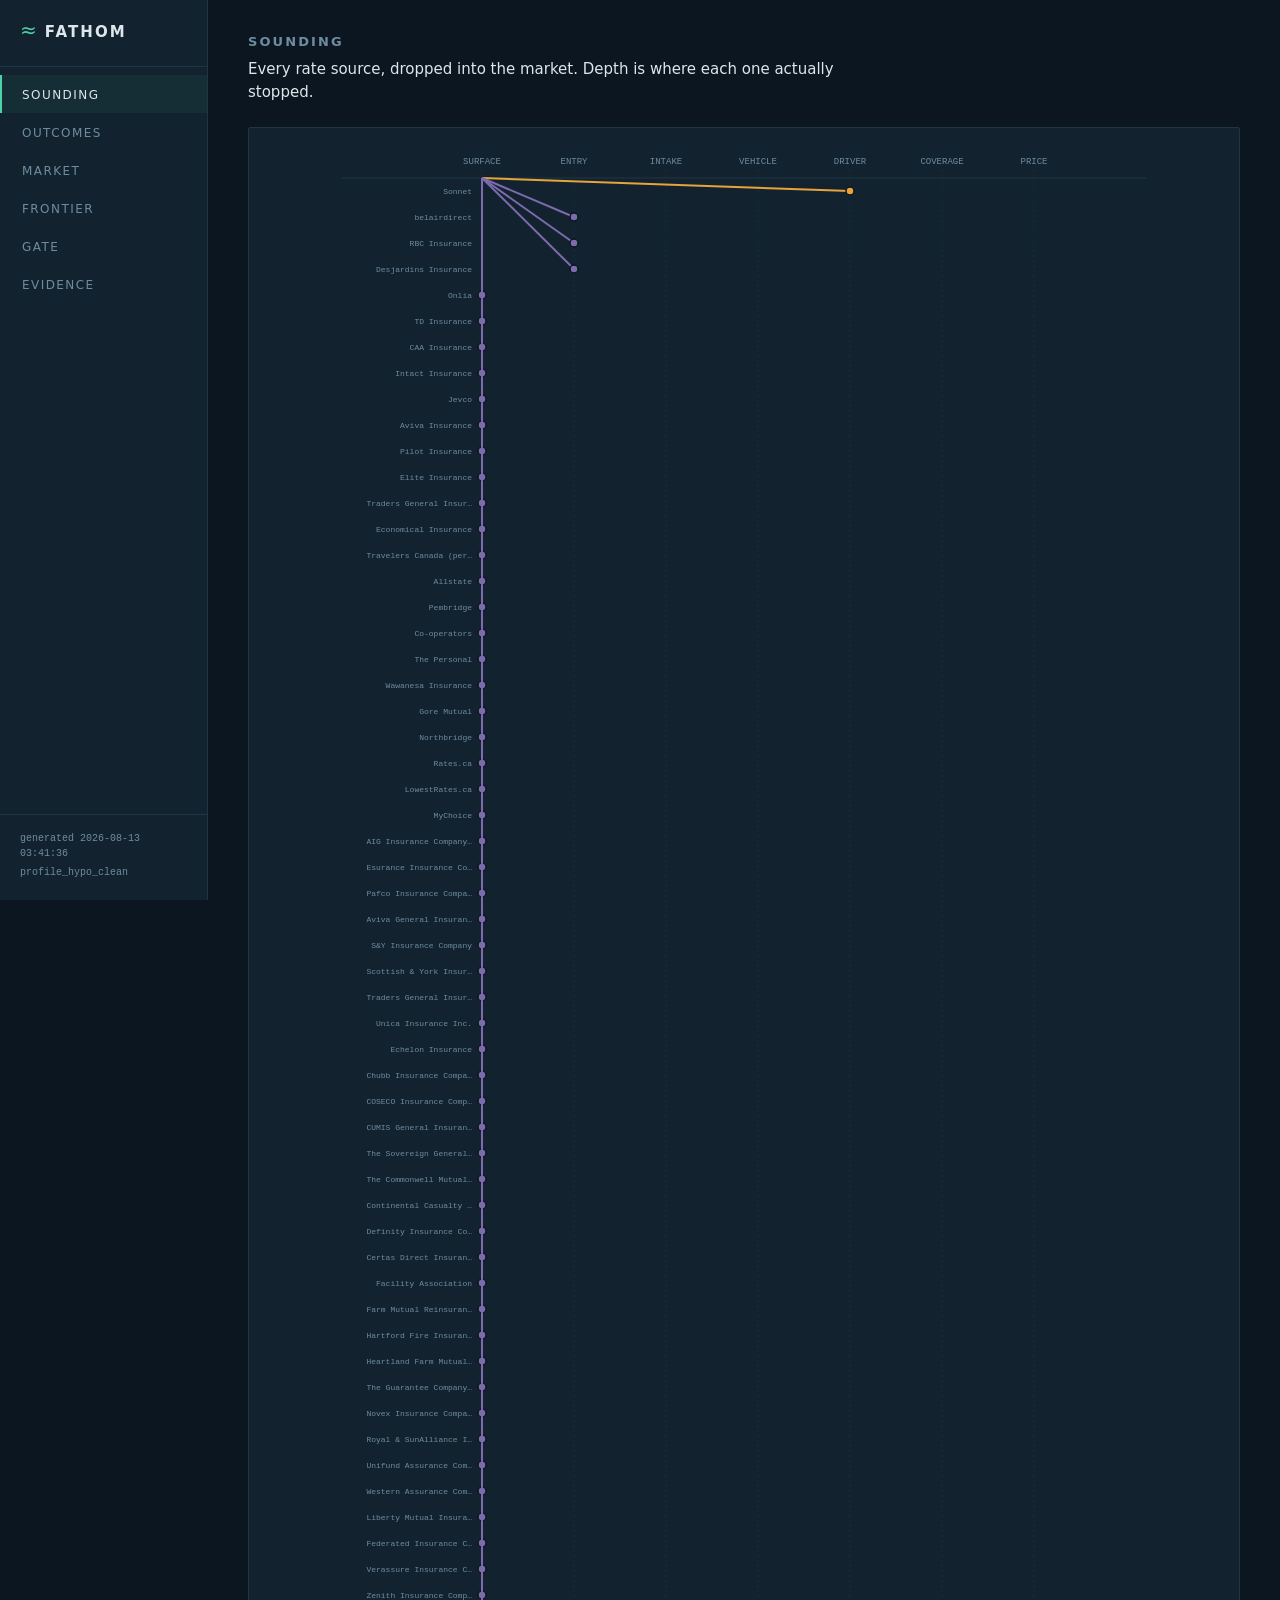
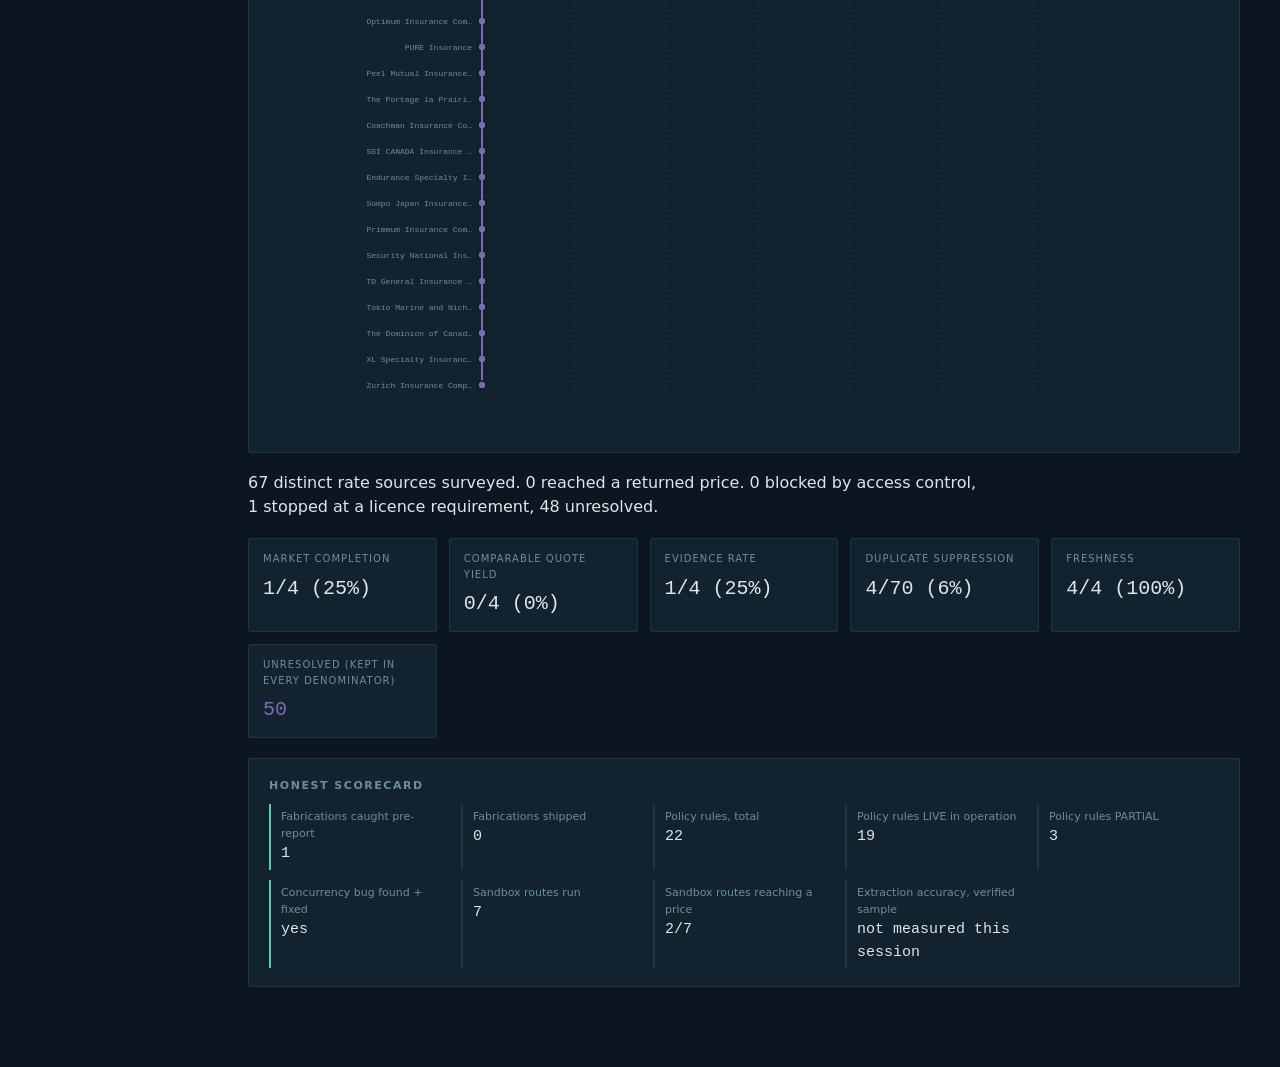
==== commit e86ed1da: "Regenerate deliverables from a fresh make run (Loom walkthrough prep) Re-ran the pipeline against th" ====
--- a/ui/index.html
+++ b/ui/index.html
@@ -185,7 +185,7 @@
   </div>
 </div>
 
-<script id="fathom-data" type="application/json">{"generated_at":"2026-08-13T03:00:14+00:00","profile":{"profile_id":"profile_hypo_clean","hypothetical":true,"vehicle":"2019 Honda Civic LX","requested_effective_date":"2026-09-01"},"metrics":{"verified_applicable_rate_sources":4,"distinct_rate_sources_total":67,"records_total":70,"records_attempted":4,"records_never_attempted":66,"records_never_attempted_reconnaissance_pending":21,"records_never_attempted_appendix_unvalidated":45,"market_completion":"1/4 (25%)","comparable_quote_yield":"0/4 (0%)","evidence_rate":"1/4 (25%)","duplicate_suppression":"4/70 (6%)","freshness":"4/4 (100%)","synthetic_records_excluded":7,"denominator_note":"Market completion and comparable quote yield are computed over distinct rate sources that have been attempted ('verified applicable rate sources'), per \u00a711.9. Evidence rate, duplicate suppression and freshness are computed over records. Records never attempted \u2014 either FATHOM's own reconnaissance_pending routes, or Appendix A discovery-seed rows carrying requires_current_validation=true (whose exported status field reads 'unresolved' by explicit instruction, not because an attempt was made) \u2014 are excluded from these denominators and reported separately, rather than counted as failed attempts. A route FATHOM did attempt and could not resolve keeps status 'unresolved' and stays in every denominator; that is a different thing from a row nobody has touched yet."},"records":[{"registry_id":"reg_0001","legal_underwriter":"Sonnet Insurance Company","insurer_group":"Definity Financial","brand_or_program":"Sonnet","distribution_type":"direct","product_scope":"standard_PPA","distinct_rate_source_id":"rs_0001","quote_url":"https://www.sonnet.ca/auto-insurance/ontario","public_phone_route":"","licensed_intermediary":"","requirements":["licence_number"],"automation_notes":"Journey order: Province -> Get started -> Vehicles -> Driver details -> Other drivers -> Assign drivers. Address-validation modal on the Vehicles step ('Heads up! ... mixed use residence', Cancel/Okay) \u2014 a naive executor hangs on it. Fraud-acknowledgement checkbox tied to address accuracy on the same step. Driver's licence number mandatory and case sensitive at Driver details -> Your Information. | UNVERIFIED GUIDANCE from the Appendix A discovery seed (2026-08-06): Definity/Economical broker; Sonnet direct","status":"blocked","reason_code":"licence_number_required_hypothetical_profile","source_url":"https://www.sonnet.ca/auto-insurance/ontario","last_verified_at":"2026-08-09T00:00:00+00:00","evidence_artifact":"cid:sha256-14216cc8eb1d6e18dc6d6d39a81444dee7a020384168899028216ad275fb72fd","rate_filing_delta":null,"fingerprint":{"underwriter_disclosed":"Sonnet Insurance Company","quote_id_grammar":"","form_set_hash":"","premium_at_benchmark":null,"regulatory_amalgamation":""},"signals_agreeing":0,"dedup_hypothesis_with":"","appendix_group":"Definity","appendix_legal_name":"Sonnet Insurance Company","requires_current_validation":false,"is_synthetic":false},{"registry_id":"reg_0002","legal_underwriter":"Belair Insurance Company Inc.","insurer_group":"Intact Financial","brand_or_program":"belairdirect","distribution_type":"direct","product_scope":"standard_PPA","distinct_rate_source_id":"rs_0002","quote_url":"https://www.belairdirect.com/en/car-insurance/ontario.html","public_phone_route":"","licensed_intermediary":"","requirements":[],"automation_notes":"D-URLS retry, 2026-08-12: https://www.belairdirect.com/en/car-insurance.html, 3 steps, 0 fields filled, stopped with no actionable control detected. The executor's link/button matching did not locate a quote-entry control on this page layout \u2014 a capability limitation of this build's ontology matching, not an observed market signal. 3 evidence artifacts captured. | UNVERIFIED GUIDANCE from the Appendix A discovery seed (2026-08-06): belairdirect direct; Intact and Jevco broker; validate legacy/affinity entities","status":"unresolved","reason_code":null,"source_url":"https://www.belairdirect.com/en/car-insurance/ontario.html","last_verified_at":"2026-08-12T00:00:00+00:00","evidence_artifact":"","rate_filing_delta":null,"fingerprint":{"underwriter_disclosed":"Belair Insurance Company Inc.","quote_id_grammar":"","form_set_hash":"","premium_at_benchmark":null,"regulatory_amalgamation":""},"signals_agreeing":0,"dedup_hypothesis_with":"","appendix_group":"Intact","appendix_legal_name":"Belair Insurance Company Inc.","requires_current_validation":false,"is_synthetic":false},{"registry_id":"reg_0003","legal_underwriter":"RBC Insurance Company of Canada","insurer_group":"Royal Bank of Canada","brand_or_program":"RBC Insurance","distribution_type":"direct","product_scope":"standard_PPA","distinct_rate_source_id":"rs_0003","quote_url":"https://www.rbcinsurance.com/en-ca/auto-car-insurance/ontario-car-insurance/","public_phone_route":"","licensed_intermediary":"","requirements":[],"automation_notes":"D-URLS retry, 2026-08-12: https://www.rbcinsurance.com/auto-insurance/, 1 step, a \"Privacy & Security\" modal was encountered and logged (not dismissed \u2014 no matching dismiss-text button found), then no actionable control detected. 1 evidence artifact captured.","status":"unresolved","reason_code":null,"source_url":"https://www.rbcinsurance.com/en-ca/auto-car-insurance/ontario-car-insurance/","last_verified_at":"2026-08-12T00:00:00+00:00","evidence_artifact":"","rate_filing_delta":null,"fingerprint":{"underwriter_disclosed":"","quote_id_grammar":"","form_set_hash":"","premium_at_benchmark":null,"regulatory_amalgamation":""},"signals_agreeing":0,"dedup_hypothesis_with":"","appendix_group":"","appendix_legal_name":"","requires_current_validation":false,"is_synthetic":false},{"registry_id":"reg_0004","legal_underwriter":"Certas Home and Auto Insurance Company","insurer_group":"Desjardins Group","brand_or_program":"Desjardins Insurance","distribution_type":"agent","product_scope":"standard_PPA","distinct_rate_source_id":"rs_0004","quote_url":"https://www.desjardins.com/en/insurance/auto.html","public_phone_route":"","licensed_intermediary":"","requirements":[],"automation_notes":"D-URLS retry, 2026-08-12: https://www.desjardins.com/ca/personal/insurance/car/, 12 steps, 7 fields filled, did not reach a terminal state within the step budget. 12 evidence artifacts captured \u2014 the deepest real-route run in this build. | UNVERIFIED GUIDANCE from the Appendix A discovery seed (2026-08-06): Desjardins web/agent; The Personal affinity","status":"unresolved","reason_code":null,"source_url":"https://www.desjardins.com/en/insurance/auto.html","last_verified_at":"2026-08-12T00:00:00+00:00","evidence_artifact":"","rate_filing_delta":null,"fingerprint":{"underwriter_disclosed":"","quote_id_grammar":"","form_set_hash":"","premium_at_benchmark":null,"regulatory_amalgamation":""},"signals_agreeing":0,"dedup_hypothesis_with":"","appendix_group":"Desjardins","appendix_legal_name":"Certas Home and Auto Insurance Company","requires_current_validation":false,"is_synthetic":false},{"registry_id":"reg_0005","legal_underwriter":"unknown \u2014 requires regulator evidence (OQ-003)","insurer_group":"unknown","brand_or_program":"Onlia","distribution_type":"broker","product_scope":"standard_PPA","distinct_rate_source_id":"rs_0005","quote_url":"https://www.onlia.ca/","public_phone_route":"","licensed_intermediary":"RIBO-licensed brokerage per public sources; regulator evidence pending","requirements":[],"automation_notes":"","status":"reconnaissance_pending","reason_code":null,"source_url":"https://www.onlia.ca/","last_verified_at":"2026-08-12T00:00:00+00:00","evidence_artifact":"","rate_filing_delta":null,"fingerprint":{"underwriter_disclosed":"","quote_id_grammar":"","form_set_hash":"","premium_at_benchmark":null,"regulatory_amalgamation":""},"signals_agreeing":0,"dedup_hypothesis_with":"","appendix_group":"","appendix_legal_name":"","requires_current_validation":false,"is_synthetic":false},{"registry_id":"reg_0006","legal_underwriter":"unknown \u2014 not yet verified","insurer_group":"TD Bank Group","brand_or_program":"TD Insurance","distribution_type":"direct","product_scope":"standard_PPA","distinct_rate_source_id":"rs_0006","quote_url":"","public_phone_route":"","licensed_intermediary":"","requirements":["membership_or_group"],"automation_notes":"Large share of Ontario volume is affinity/group; expect RC_MEMBERSHIP.","status":"reconnaissance_pending","reason_code":null,"source_url":"https://www.tdinsurance.com/","last_verified_at":"2026-08-12T00:00:00+00:00","evidence_artifact":"","rate_filing_delta":null,"fingerprint":{"underwriter_disclosed":"","quote_id_grammar":"","form_set_hash":"","premium_at_benchmark":null,"regulatory_amalgamation":""},"signals_agreeing":0,"dedup_hypothesis_with":"","appendix_group":"","appendix_legal_name":"","requires_current_validation":false,"is_synthetic":false},{"registry_id":"reg_0007","legal_underwriter":"CAA Insurance Company","insurer_group":"CAA Club Group","brand_or_program":"CAA Insurance","distribution_type":"affinity","product_scope":"standard_PPA","distinct_rate_source_id":"rs_0007","quote_url":"","public_phone_route":"","licensed_intermediary":"","requirements":["membership"],"automation_notes":"UNVERIFIED GUIDANCE from the Appendix A discovery seed (2026-08-06): CAA direct/broker; Echelon broker and non-standard","status":"reconnaissance_pending","reason_code":null,"source_url":"https://www.caainsurancecompany.com/","last_verified_at":"2026-08-12T00:00:00+00:00","evidence_artifact":"","rate_filing_delta":null,"fingerprint":{"underwriter_disclosed":"","quote_id_grammar":"","form_set_hash":"","premium_at_benchmark":null,"regulatory_amalgamation":""},"signals_agreeing":0,"dedup_hypothesis_with":"","appendix_group":"CAA","appendix_legal_name":"CAA Insurance Company","requires_current_validation":false,"is_synthetic":false},{"registry_id":"reg_0010","legal_underwriter":"Intact Insurance Company","insurer_group":"Intact Financial","brand_or_program":"Intact Insurance","distribution_type":"broker","product_scope":"standard_PPA","distinct_rate_source_id":"rs_0008","quote_url":"","public_phone_route":"","licensed_intermediary":"","requirements":[],"automation_notes":"UNVERIFIED GUIDANCE from the Appendix A discovery seed (2026-08-06): belairdirect direct; Intact and Jevco broker; validate legacy/affinity entities","status":"reconnaissance_pending","reason_code":null,"source_url":"https://www.intact.ca/","last_verified_at":"2026-08-12T00:00:00+00:00","evidence_artifact":"","rate_filing_delta":null,"fingerprint":{"underwriter_disclosed":"Intact Insurance Company","quote_id_grammar":"","form_set_hash":"","premium_at_benchmark":null,"regulatory_amalgamation":""},"signals_agreeing":0,"dedup_hypothesis_with":"","appendix_group":"Intact","appendix_legal_name":"Intact Insurance Company","requires_current_validation":false,"is_synthetic":false},{"registry_id":"reg_0011","legal_underwriter":"Jevco Insurance Company","insurer_group":"Intact Financial","brand_or_program":"Jevco","distribution_type":"broker","product_scope":"nonstandard_PPA","distinct_rate_source_id":"rs_0009","quote_url":"","public_phone_route":"","licensed_intermediary":"","requirements":[],"automation_notes":"UNVERIFIED GUIDANCE from the Appendix A discovery seed (2026-08-06): belairdirect direct; Intact and Jevco broker; validate legacy/affinity entities","status":"reconnaissance_pending","reason_code":null,"source_url":"https://www.jevco.ca/","last_verified_at":"2026-08-12T00:00:00+00:00","evidence_artifact":"","rate_filing_delta":null,"fingerprint":{"underwriter_disclosed":"Jevco Insurance Company","quote_id_grammar":"","form_set_hash":"","premium_at_benchmark":null,"regulatory_amalgamation":""},"signals_agreeing":0,"dedup_hypothesis_with":"","appendix_group":"Intact","appendix_legal_name":"Jevco Insurance Company","requires_current_validation":false,"is_synthetic":false},{"registry_id":"reg_0020","legal_underwriter":"Aviva Insurance Company of Canada","insurer_group":"Aviva Canada","brand_or_program":"Aviva Insurance","distribution_type":"broker","product_scope":"standard_PPA","distinct_rate_source_id":"rs_0010","quote_url":"","public_phone_route":"","licensed_intermediary":"","requirements":[],"automation_notes":"Pilot, Elite and Traders General amalgamated into Aviva Insurance Company of Canada, effective 2026-01-01. Source: https://www.avivacanada.com/ | UNVERIFIED GUIDANCE from the Appendix A discovery seed (2026-08-06): Direct, RBC, broker and program routes; deduplicate and validate legacy entities","status":"reconnaissance_pending","reason_code":null,"source_url":"https://www.avivacanada.com/","last_verified_at":"2026-08-12T00:00:00+00:00","evidence_artifact":"","rate_filing_delta":null,"fingerprint":{"underwriter_disclosed":"Aviva Insurance Company of Canada","quote_id_grammar":"","form_set_hash":"","premium_at_benchmark":null,"regulatory_amalgamation":"aviva_canada_2026_01_01"},"signals_agreeing":2,"dedup_hypothesis_with":"","appendix_group":"Aviva","appendix_legal_name":"Aviva Insurance Company of Canada","requires_current_validation":false,"is_synthetic":false},{"registry_id":"reg_0021","legal_underwriter":"Aviva Insurance Company of Canada","insurer_group":"Aviva Canada","brand_or_program":"Pilot Insurance","distribution_type":"broker","product_scope":"standard_PPA","distinct_rate_source_id":"rs_0010","quote_url":"","public_phone_route":"","licensed_intermediary":"","requirements":[],"automation_notes":"Pilot, Elite and Traders General amalgamated into Aviva Insurance Company of Canada, effective 2026-01-01. Source: https://www.avivacanada.com/ | UNVERIFIED GUIDANCE from the Appendix A discovery seed (2026-08-06): Direct, RBC, broker and program routes; deduplicate and validate legacy entities","status":"reconnaissance_pending","reason_code":null,"source_url":"https://www.avivacanada.com/","last_verified_at":"2026-08-12T00:00:00+00:00","evidence_artifact":"","rate_filing_delta":null,"fingerprint":{"underwriter_disclosed":"Aviva Insurance Company of Canada","quote_id_grammar":"","form_set_hash":"","premium_at_benchmark":null,"regulatory_amalgamation":"aviva_canada_2026_01_01"},"signals_agreeing":2,"dedup_hypothesis_with":"","appendix_group":"Aviva","appendix_legal_name":"Aviva Insurance Company of Canada","requires_current_validation":false,"is_synthetic":false},{"registry_id":"reg_0022","legal_underwriter":"Aviva Insurance Company of Canada","insurer_group":"Aviva Canada","brand_or_program":"Elite Insurance","distribution_type":"broker","product_scope":"standard_PPA","distinct_rate_source_id":"rs_0010","quote_url":"","public_phone_route":"","licensed_intermediary":"","requirements":[],"automation_notes":"Pilot, Elite and Traders General amalgamated into Aviva Insurance Company of Canada, effective 2026-01-01. Source: https://www.avivacanada.com/ | UNVERIFIED GUIDANCE from the Appendix A discovery seed (2026-08-06): Direct, RBC, broker and program routes; deduplicate and validate legacy entities","status":"reconnaissance_pending","reason_code":null,"source_url":"https://www.avivacanada.com/","last_verified_at":"2026-08-12T00:00:00+00:00","evidence_artifact":"","rate_filing_delta":null,"fingerprint":{"underwriter_disclosed":"Aviva Insurance Company of Canada","quote_id_grammar":"","form_set_hash":"","premium_at_benchmark":null,"regulatory_amalgamation":"aviva_canada_2026_01_01"},"signals_agreeing":2,"dedup_hypothesis_with":"","appendix_group":"Aviva","appendix_legal_name":"Aviva Insurance Company of Canada","requires_current_validation":false,"is_synthetic":false},{"registry_id":"reg_0023","legal_underwriter":"Aviva Insurance Company of Canada","insurer_group":"Aviva Canada","brand_or_program":"Traders General Insurance","distribution_type":"broker","product_scope":"standard_PPA","distinct_rate_source_id":"rs_0010","quote_url":"","public_phone_route":"","licensed_intermediary":"","requirements":[],"automation_notes":"Pilot, Elite and Traders General amalgamated into Aviva Insurance Company of Canada, effective 2026-01-01. Source: https://www.avivacanada.com/ | UNVERIFIED GUIDANCE from the Appendix A discovery seed (2026-08-06): Direct, RBC, broker and program routes; deduplicate and validate legacy entities","status":"reconnaissance_pending","reason_code":null,"source_url":"https://www.avivacanada.com/","last_verified_at":"2026-08-12T00:00:00+00:00","evidence_artifact":"","rate_filing_delta":null,"fingerprint":{"underwriter_disclosed":"Aviva Insurance Company of Canada","quote_id_grammar":"","form_set_hash":"","premium_at_benchmark":null,"regulatory_amalgamation":"aviva_canada_2026_01_01"},"signals_agreeing":2,"dedup_hypothesis_with":"","appendix_group":"Aviva","appendix_legal_name":"Aviva Insurance Company of Canada","requires_current_validation":false,"is_synthetic":false},{"registry_id":"reg_0030","legal_underwriter":"Economical Mutual Insurance Company","insurer_group":"Definity Financial","brand_or_program":"Economical Insurance","distribution_type":"broker","product_scope":"standard_PPA","distinct_rate_source_id":"rs_0011","quote_url":"","public_phone_route":"","licensed_intermediary":"","requirements":[],"automation_notes":"UNVERIFIED GUIDANCE from the Appendix A discovery seed (2026-08-06): Broker route; map current legal entity/program","status":"reconnaissance_pending","reason_code":null,"source_url":"https://www.definityfinancial.com/","last_verified_at":"2026-08-12T00:00:00+00:00","evidence_artifact":"","rate_filing_delta":null,"fingerprint":{"underwriter_disclosed":"Economical Mutual Insurance Company","quote_id_grammar":"","form_set_hash":"","premium_at_benchmark":null,"regulatory_amalgamation":""},"signals_agreeing":0,"dedup_hypothesis_with":"","appendix_group":"Economical","appendix_legal_name":"Economical Mutual Insurance Company","requires_current_validation":false,"is_synthetic":false},{"registry_id":"reg_0031","legal_underwriter":"unknown \u2014 acquisition completed 2026-01-02, entity structure not yet verified","insurer_group":"Definity Financial","brand_or_program":"Travelers Canada (personal lines)","distribution_type":"broker","product_scope":"standard_PPA","distinct_rate_source_id":"rs_0012","quote_url":"","public_phone_route":"","licensed_intermediary":"","requirements":[],"automation_notes":"Definity completed the acquisition of Travelers Canada personal lines on 2026-01-02. Whether these rates are filed under an existing Definity entity is unverified \u2014 recorded as unknown rather than assumed.","status":"reconnaissance_pending","reason_code":null,"source_url":"https://www.definityfinancial.com/","last_verified_at":"2026-08-12T00:00:00+00:00","evidence_artifact":"","rate_filing_delta":null,"fingerprint":{"underwriter_disclosed":"","quote_id_grammar":"","form_set_hash":"","premium_at_benchmark":null,"regulatory_amalgamation":""},"signals_agreeing":0,"dedup_hypothesis_with":"","appendix_group":"","appendix_legal_name":"","requires_current_validation":false,"is_synthetic":false},{"registry_id":"reg_0040","legal_underwriter":"Allstate Insurance Company of Canada","insurer_group":"Allstate Canada","brand_or_program":"Allstate","distribution_type":"agent","product_scope":"standard_PPA","distinct_rate_source_id":"rs_0013","quote_url":"","public_phone_route":"","licensed_intermediary":"","requirements":[],"automation_notes":"UNVERIFIED GUIDANCE from the Appendix A discovery seed (2026-08-06): Allstate direct/agent; Pafco and Pembridge broker; validate Esurance","status":"reconnaissance_pending","reason_code":null,"source_url":"https://www.fsrao.ca/industry/auto-insurance","last_verified_at":"2026-08-12T00:00:00+00:00","evidence_artifact":"","rate_filing_delta":null,"fingerprint":{"underwriter_disclosed":"Allstate Insurance Company of Canada","quote_id_grammar":"","form_set_hash":"","premium_at_benchmark":null,"regulatory_amalgamation":""},"signals_agreeing":0,"dedup_hypothesis_with":"","appendix_group":"Allstate","appendix_legal_name":"Allstate Insurance Company of Canada","requires_current_validation":false,"is_synthetic":false},{"registry_id":"reg_0041","legal_underwriter":"Pembridge Insurance Company","insurer_group":"Allstate Canada","brand_or_program":"Pembridge","distribution_type":"broker","product_scope":"standard_PPA","distinct_rate_source_id":"rs_0014","quote_url":"","public_phone_route":"","licensed_intermediary":"","requirements":[],"automation_notes":"UNVERIFIED GUIDANCE from the Appendix A discovery seed (2026-08-06): Allstate direct/agent; Pafco and Pembridge broker; validate Esurance","status":"reconnaissance_pending","reason_code":null,"source_url":"https://www.fsrao.ca/industry/auto-insurance","last_verified_at":"2026-08-12T00:00:00+00:00","evidence_artifact":"","rate_filing_delta":null,"fingerprint":{"underwriter_disclosed":"Pembridge Insurance Company","quote_id_grammar":"","form_set_hash":"","premium_at_benchmark":null,"regulatory_amalgamation":""},"signals_agreeing":0,"dedup_hypothesis_with":"","appendix_group":"Allstate","appendix_legal_name":"Pembridge Insurance Company","requires_current_validation":false,"is_synthetic":false},{"registry_id":"reg_0050","legal_underwriter":"The Co-operators General Insurance Company","insurer_group":"Co-operators","brand_or_program":"Co-operators","distribution_type":"agent","product_scope":"standard_PPA","distinct_rate_source_id":"rs_0015","quote_url":"","public_phone_route":"","licensed_intermediary":"","requirements":[],"automation_notes":"UNVERIFIED GUIDANCE from the Appendix A discovery seed (2026-08-06): Co-operators web/agent; affinity and specialty entities need validation","status":"reconnaissance_pending","reason_code":null,"source_url":"https://www.fsrao.ca/industry/auto-insurance","last_verified_at":"2026-08-12T00:00:00+00:00","evidence_artifact":"","rate_filing_delta":null,"fingerprint":{"underwriter_disclosed":"The Co-operators General Insurance Company","quote_id_grammar":"","form_set_hash":"","premium_at_benchmark":null,"regulatory_amalgamation":""},"signals_agreeing":0,"dedup_hypothesis_with":"","appendix_group":"Co-op","appendix_legal_name":"Co-operators General Insurance Company","requires_current_validation":false,"is_synthetic":false},{"registry_id":"reg_0060","legal_underwriter":"The Personal Insurance Company","insurer_group":"Desjardins Group","brand_or_program":"The Personal","distribution_type":"affinity","product_scope":"standard_PPA","distinct_rate_source_id":"rs_0016","quote_url":"","public_phone_route":"","licensed_intermediary":"","requirements":[],"automation_notes":"UNVERIFIED GUIDANCE from the Appendix A discovery seed (2026-08-06): Desjardins web/agent; The Personal affinity","status":"reconnaissance_pending","reason_code":null,"source_url":"https://www.fsrao.ca/industry/auto-insurance","last_verified_at":"2026-08-12T00:00:00+00:00","evidence_artifact":"","rate_filing_delta":null,"fingerprint":{"underwriter_disclosed":"The Personal Insurance Company","quote_id_grammar":"","form_set_hash":"","premium_at_benchmark":null,"regulatory_amalgamation":""},"signals_agreeing":0,"dedup_hypothesis_with":"","appendix_group":"Desjardins","appendix_legal_name":"The Personal Insurance Company","requires_current_validation":false,"is_synthetic":false},{"registry_id":"reg_0070","legal_underwriter":"Wawanesa Mutual Insurance Company","insurer_group":"Wawanesa","brand_or_program":"Wawanesa Insurance","distribution_type":"broker","product_scope":"standard_PPA","distinct_rate_source_id":"rs_0017","quote_url":"","public_phone_route":"","licensed_intermediary":"","requirements":[],"automation_notes":"UNVERIFIED GUIDANCE from the Appendix A discovery seed (2026-08-06): Broker route","status":"reconnaissance_pending","reason_code":null,"source_url":"https://www.fsrao.ca/industry/auto-insurance","last_verified_at":"2026-08-12T00:00:00+00:00","evidence_artifact":"","rate_filing_delta":null,"fingerprint":{"underwriter_disclosed":"Wawanesa Mutual Insurance Company","quote_id_grammar":"","form_set_hash":"","premium_at_benchmark":null,"regulatory_amalgamation":""},"signals_agreeing":0,"dedup_hypothesis_with":"","appendix_group":"Wawanesa","appendix_legal_name":"The Wawanesa Mutual Insurance Company","requires_current_validation":false,"is_synthetic":false},{"registry_id":"reg_0080","legal_underwriter":"Gore Mutual Insurance Company","insurer_group":"Gore Mutual","brand_or_program":"Gore Mutual","distribution_type":"broker","product_scope":"standard_PPA","distinct_rate_source_id":"rs_0018","quote_url":"","public_phone_route":"","licensed_intermediary":"","requirements":[],"automation_notes":"UNVERIFIED GUIDANCE from the Appendix A discovery seed (2026-08-06): Broker route","status":"reconnaissance_pending","reason_code":null,"source_url":"https://www.fsrao.ca/industry/auto-insurance","last_verified_at":"2026-08-12T00:00:00+00:00","evidence_artifact":"","rate_filing_delta":null,"fingerprint":{"underwriter_disclosed":"Gore Mutual Insurance Company","quote_id_grammar":"","form_set_hash":"","premium_at_benchmark":null,"regulatory_amalgamation":""},"signals_agreeing":0,"dedup_hypothesis_with":"","appendix_group":"Gore","appendix_legal_name":"Gore Mutual Insurance Company","requires_current_validation":false,"is_synthetic":false},{"registry_id":"reg_0090","legal_underwriter":"Northbridge General Insurance Corporation","insurer_group":"Fairfax Financial","brand_or_program":"Northbridge","distribution_type":"broker","product_scope":"standard_PPA","distinct_rate_source_id":"rs_0019","quote_url":"","public_phone_route":"","licensed_intermediary":"","requirements":[],"automation_notes":"UNVERIFIED GUIDANCE from the Appendix A discovery seed (2026-08-06): Northbridge and Zenith broker; validate Federated/Verassure scope","status":"reconnaissance_pending","reason_code":null,"source_url":"https://www.fsrao.ca/industry/auto-insurance","last_verified_at":"2026-08-12T00:00:00+00:00","evidence_artifact":"","rate_filing_delta":null,"fingerprint":{"underwriter_disclosed":"Northbridge General Insurance Corporation","quote_id_grammar":"","form_set_hash":"","premium_at_benchmark":null,"regulatory_amalgamation":""},"signals_agreeing":0,"dedup_hypothesis_with":"","appendix_group":"Northbridge","appendix_legal_name":"Northbridge General Insurance Corporation","requires_current_validation":false,"is_synthetic":false},{"registry_id":"reg_0100","legal_underwriter":"n/a \u2014 comparison platform","insurer_group":"RATESDOTCA Group Ltd.","brand_or_program":"Rates.ca","distribution_type":"aggregator","product_scope":"standard_PPA","distinct_rate_source_id":"rs_0020","quote_url":"https://rates.ca/insurance-quotes/auto/ontario","public_phone_route":"","licensed_intermediary":"","requirements":[],"automation_notes":"Comparison platform. Output bounded by its live panel and by applicant eligibility (\u00a76.2). Run neutrally, like every other route.","status":"reconnaissance_pending","reason_code":null,"source_url":"https://rates.ca/insurance-quotes/auto/ontario","last_verified_at":"2026-08-12T00:00:00+00:00","evidence_artifact":"","rate_filing_delta":null,"fingerprint":{"underwriter_disclosed":"","quote_id_grammar":"","form_set_hash":"","premium_at_benchmark":null,"regulatory_amalgamation":""},"signals_agreeing":0,"dedup_hypothesis_with":"","appendix_group":"","appendix_legal_name":"","requires_current_validation":false,"is_synthetic":false},{"registry_id":"reg_0101","legal_underwriter":"n/a \u2014 comparison platform","insurer_group":"LowestRates.ca","brand_or_program":"LowestRates.ca","distribution_type":"aggregator","product_scope":"standard_PPA","distinct_rate_source_id":"rs_0021","quote_url":"https://www.lowestrates.ca/insurance/auto","public_phone_route":"","licensed_intermediary":"","requirements":[],"automation_notes":"Comparison platform. Same neutral treatment (\u00a76.2).","status":"reconnaissance_pending","reason_code":null,"source_url":"https://www.lowestrates.ca/insurance/auto","last_verified_at":"2026-08-12T00:00:00+00:00","evidence_artifact":"","rate_filing_delta":null,"fingerprint":{"underwriter_disclosed":"","quote_id_grammar":"","form_set_hash":"","premium_at_benchmark":null,"regulatory_amalgamation":""},"signals_agreeing":0,"dedup_hypothesis_with":"","appendix_group":"","appendix_legal_name":"","requires_current_validation":false,"is_synthetic":false},{"registry_id":"reg_0102","legal_underwriter":"n/a \u2014 comparison platform","insurer_group":"MyChoice Financial Inc.","brand_or_program":"MyChoice","distribution_type":"aggregator","product_scope":"standard_PPA","distinct_rate_source_id":"rs_0022","quote_url":"https://www.mychoice.ca/insurance/car/","public_phone_route":"","licensed_intermediary":"","requirements":[],"automation_notes":"Comparison platform. Included because omitting a major route would be a more serious error than including one that declines (\u00a76.2).","status":"reconnaissance_pending","reason_code":null,"source_url":"https://www.mychoice.ca/insurance/car/","last_verified_at":"2026-08-12T00:00:00+00:00","evidence_artifact":"","rate_filing_delta":null,"fingerprint":{"underwriter_disclosed":"","quote_id_grammar":"","form_set_hash":"","premium_at_benchmark":null,"regulatory_amalgamation":""},"signals_agreeing":0,"dedup_hypothesis_with":"","appendix_group":"","appendix_legal_name":"","requires_current_validation":false,"is_synthetic":false},{"registry_id":"reg_201","legal_underwriter":"AIG Insurance Company of Canada","insurer_group":"AIG","brand_or_program":"AIG Insurance Company of Canada","distribution_type":"unknown","product_scope":"unknown","distinct_rate_source_id":"rs_0023","quote_url":"","public_phone_route":"","licensed_intermediary":"","requirements":[],"automation_notes":"UNVERIFIED GUIDANCE from the Appendix A discovery seed (2026-08-06): Specialty/commercial broker; validate PPA relevance","status":"unresolved","reason_code":null,"source_url":"Ontario regulator public rate-approval dataset, 2026-08-06 (discovery seed; display names, not verified legal names)","last_verified_at":"","evidence_artifact":"","rate_filing_delta":null,"fingerprint":{"underwriter_disclosed":"","quote_id_grammar":"","form_set_hash":"","premium_at_benchmark":null,"regulatory_amalgamation":""},"signals_agreeing":0,"dedup_hypothesis_with":"","appendix_group":"AIG","appendix_legal_name":"AIG Insurance Company of Canada","requires_current_validation":true,"is_synthetic":false},{"registry_id":"reg_202","legal_underwriter":"Esurance Insurance Company of Canada","insurer_group":"Allstate","brand_or_program":"Esurance Insurance Company of Canada","distribution_type":"unknown","product_scope":"unknown","distinct_rate_source_id":"rs_0024","quote_url":"","public_phone_route":"","licensed_intermediary":"","requirements":[],"automation_notes":"UNVERIFIED GUIDANCE from the Appendix A discovery seed (2026-08-06): Allstate direct/agent; Pafco and Pembridge broker; validate Esurance","status":"unresolved","reason_code":null,"source_url":"Ontario regulator public rate-approval dataset, 2026-08-06 (discovery seed; display names, not verified legal names)","last_verified_at":"","evidence_artifact":"","rate_filing_delta":null,"fingerprint":{"underwriter_disclosed":"","quote_id_grammar":"","form_set_hash":"","premium_at_benchmark":null,"regulatory_amalgamation":""},"signals_agreeing":0,"dedup_hypothesis_with":"","appendix_group":"Allstate","appendix_legal_name":"Esurance Insurance Company of Canada","requires_current_validation":true,"is_synthetic":false},{"registry_id":"reg_203","legal_underwriter":"Pafco Insurance Company","insurer_group":"Allstate","brand_or_program":"Pafco Insurance Company","distribution_type":"unknown","product_scope":"unknown","distinct_rate_source_id":"rs_0025","quote_url":"","public_phone_route":"","licensed_intermediary":"","requirements":[],"automation_notes":"UNVERIFIED GUIDANCE from the Appendix A discovery seed (2026-08-06): Allstate direct/agent; Pafco and Pembridge broker; validate Esurance","status":"unresolved","reason_code":null,"source_url":"Ontario regulator public rate-approval dataset, 2026-08-06 (discovery seed; display names, not verified legal names)","last_verified_at":"","evidence_artifact":"","rate_filing_delta":null,"fingerprint":{"underwriter_disclosed":"","quote_id_grammar":"","form_set_hash":"","premium_at_benchmark":null,"regulatory_amalgamation":""},"signals_agreeing":0,"dedup_hypothesis_with":"","appendix_group":"Allstate","appendix_legal_name":"Pafco Insurance Company","requires_current_validation":true,"is_synthetic":false},{"registry_id":"reg_204","legal_underwriter":"Aviva General Insurance Company","insurer_group":"Aviva","brand_or_program":"Aviva General Insurance Company","distribution_type":"unknown","product_scope":"unknown","distinct_rate_source_id":"rs_0026","quote_url":"","public_phone_route":"","licensed_intermediary":"","requirements":[],"automation_notes":"UNVERIFIED GUIDANCE from the Appendix A discovery seed (2026-08-06): Direct, RBC, broker and program routes; deduplicate and validate legacy entities","status":"unresolved","reason_code":null,"source_url":"Ontario regulator public rate-approval dataset, 2026-08-06 (discovery seed; display names, not verified legal names)","last_verified_at":"","evidence_artifact":"","rate_filing_delta":null,"fingerprint":{"underwriter_disclosed":"","quote_id_grammar":"","form_set_hash":"","premium_at_benchmark":null,"regulatory_amalgamation":""},"signals_agreeing":0,"dedup_hypothesis_with":"","appendix_group":"Aviva","appendix_legal_name":"Aviva General Insurance Company","requires_current_validation":true,"is_synthetic":false},{"registry_id":"reg_205","legal_underwriter":"S&Y Insurance Company","insurer_group":"Aviva","brand_or_program":"S&Y Insurance Company","distribution_type":"unknown","product_scope":"unknown","distinct_rate_source_id":"rs_0027","quote_url":"","public_phone_route":"","licensed_intermediary":"","requirements":[],"automation_notes":"UNVERIFIED GUIDANCE from the Appendix A discovery seed (2026-08-06): Direct, RBC, broker and program routes; deduplicate and validate legacy entities","status":"unresolved","reason_code":null,"source_url":"Ontario regulator public rate-approval dataset, 2026-08-06 (discovery seed; display names, not verified legal names)","last_verified_at":"","evidence_artifact":"","rate_filing_delta":null,"fingerprint":{"underwriter_disclosed":"","quote_id_grammar":"","form_set_hash":"","premium_at_benchmark":null,"regulatory_amalgamation":""},"signals_agreeing":0,"dedup_hypothesis_with":"","appendix_group":"Aviva","appendix_legal_name":"S&Y Insurance Company","requires_current_validation":true,"is_synthetic":false},{"registry_id":"reg_206","legal_underwriter":"Scottish & York Insurance Co. Limited","insurer_group":"Aviva","brand_or_program":"Scottish & York Insurance Co. Limited","distribution_type":"unknown","product_scope":"unknown","distinct_rate_source_id":"rs_0028","quote_url":"","public_phone_route":"","licensed_intermediary":"","requirements":[],"automation_notes":"UNVERIFIED GUIDANCE from the Appendix A discovery seed (2026-08-06): Direct, RBC, broker and program routes; deduplicate and validate legacy entities","status":"unresolved","reason_code":null,"source_url":"Ontario regulator public rate-approval dataset, 2026-08-06 (discovery seed; display names, not verified legal names)","last_verified_at":"","evidence_artifact":"","rate_filing_delta":null,"fingerprint":{"underwriter_disclosed":"","quote_id_grammar":"","form_set_hash":"","premium_at_benchmark":null,"regulatory_amalgamation":""},"signals_agreeing":0,"dedup_hypothesis_with":"","appendix_group":"Aviva","appendix_legal_name":"Scottish & York Insurance Co. Limited","requires_current_validation":true,"is_synthetic":false},{"registry_id":"reg_207","legal_underwriter":"Traders General Insurance Company","insurer_group":"Aviva","brand_or_program":"Traders General Insurance Company","distribution_type":"unknown","product_scope":"unknown","distinct_rate_source_id":"rs_0029","quote_url":"","public_phone_route":"","licensed_intermediary":"","requirements":[],"automation_notes":"UNVERIFIED GUIDANCE from the Appendix A discovery seed (2026-08-06): Direct, RBC, broker and program routes; deduplicate and validate legacy entities","status":"unresolved","reason_code":null,"source_url":"Ontario regulator public rate-approval dataset, 2026-08-06 (discovery seed; display names, not verified legal names)","last_verified_at":"","evidence_artifact":"","rate_filing_delta":null,"fingerprint":{"underwriter_disclosed":"","quote_id_grammar":"","form_set_hash":"","premium_at_benchmark":null,"regulatory_amalgamation":""},"signals_agreeing":0,"dedup_hypothesis_with":"","appendix_group":"Aviva","appendix_legal_name":"Traders General Insurance Company","requires_current_validation":true,"is_synthetic":false},{"registry_id":"reg_208","legal_underwriter":"Unica Insurance Inc.","insurer_group":"Beneva","brand_or_program":"Unica Insurance Inc.","distribution_type":"unknown","product_scope":"unknown","distinct_rate_source_id":"rs_0030","quote_url":"","public_phone_route":"","licensed_intermediary":"","requirements":[],"automation_notes":"UNVERIFIED GUIDANCE from the Appendix A discovery seed (2026-08-06): Broker route","status":"unresolved","reason_code":null,"source_url":"Ontario regulator public rate-approval dataset, 2026-08-06 (discovery seed; display names, not verified legal names)","last_verified_at":"","evidence_artifact":"","rate_filing_delta":null,"fingerprint":{"underwriter_disclosed":"","quote_id_grammar":"","form_set_hash":"","premium_at_benchmark":null,"regulatory_amalgamation":""},"signals_agreeing":0,"dedup_hypothesis_with":"","appendix_group":"Beneva","appendix_legal_name":"Unica Insurance Inc.","requires_current_validation":true,"is_synthetic":false},{"registry_id":"reg_209","legal_underwriter":"Echelon Insurance","insurer_group":"CAA","brand_or_program":"Echelon Insurance","distribution_type":"unknown","product_scope":"unknown","distinct_rate_source_id":"rs_0031","quote_url":"","public_phone_route":"","licensed_intermediary":"","requirements":[],"automation_notes":"UNVERIFIED GUIDANCE from the Appendix A discovery seed (2026-08-06): CAA direct/broker; Echelon broker and non-standard","status":"unresolved","reason_code":null,"source_url":"Ontario regulator public rate-approval dataset, 2026-08-06 (discovery seed; display names, not verified legal names)","last_verified_at":"","evidence_artifact":"","rate_filing_delta":null,"fingerprint":{"underwriter_disclosed":"","quote_id_grammar":"","form_set_hash":"","premium_at_benchmark":null,"regulatory_amalgamation":""},"signals_agreeing":0,"dedup_hypothesis_with":"","appendix_group":"CAA","appendix_legal_name":"Echelon Insurance","requires_current_validation":true,"is_synthetic":false},{"registry_id":"reg_210","legal_underwriter":"Chubb Insurance Company of Canada","insurer_group":"Chubb","brand_or_program":"Chubb Insurance Company of Canada","distribution_type":"unknown","product_scope":"unknown","distinct_rate_source_id":"rs_0032","quote_url":"","public_phone_route":"","licensed_intermediary":"","requirements":[],"automation_notes":"UNVERIFIED GUIDANCE from the Appendix A discovery seed (2026-08-06): High-net-worth or specialty broker","status":"unresolved","reason_code":null,"source_url":"Ontario regulator public rate-approval dataset, 2026-08-06 (discovery seed; display names, not verified legal names)","last_verified_at":"","evidence_artifact":"","rate_filing_delta":null,"fingerprint":{"underwriter_disclosed":"","quote_id_grammar":"","form_set_hash":"","premium_at_benchmark":null,"regulatory_amalgamation":""},"signals_agreeing":0,"dedup_hypothesis_with":"","appendix_group":"Chubb","appendix_legal_name":"Chubb Insurance Company of Canada","requires_current_validation":true,"is_synthetic":false},{"registry_id":"reg_211","legal_underwriter":"COSECO Insurance Company","insurer_group":"Co-op","brand_or_program":"COSECO Insurance Company","distribution_type":"unknown","product_scope":"unknown","distinct_rate_source_id":"rs_0033","quote_url":"","public_phone_route":"","licensed_intermediary":"","requirements":[],"automation_notes":"UNVERIFIED GUIDANCE from the Appendix A discovery seed (2026-08-06): Co-operators web/agent; affinity and specialty entities need validation","status":"unresolved","reason_code":null,"source_url":"Ontario regulator public rate-approval dataset, 2026-08-06 (discovery seed; display names, not verified legal names)","last_verified_at":"","evidence_artifact":"","rate_filing_delta":null,"fingerprint":{"underwriter_disclosed":"","quote_id_grammar":"","form_set_hash":"","premium_at_benchmark":null,"regulatory_amalgamation":""},"signals_agreeing":0,"dedup_hypothesis_with":"","appendix_group":"Co-op","appendix_legal_name":"COSECO Insurance Company","requires_current_validation":true,"is_synthetic":false},{"registry_id":"reg_212","legal_underwriter":"CUMIS General Insurance Company","insurer_group":"Co-op","brand_or_program":"CUMIS General Insurance Company","distribution_type":"unknown","product_scope":"unknown","distinct_rate_source_id":"rs_0034","quote_url":"","public_phone_route":"","licensed_intermediary":"","requirements":[],"automation_notes":"UNVERIFIED GUIDANCE from the Appendix A discovery seed (2026-08-06): Co-operators web/agent; affinity and specialty entities need validation","status":"unresolved","reason_code":null,"source_url":"Ontario regulator public rate-approval dataset, 2026-08-06 (discovery seed; display names, not verified legal names)","last_verified_at":"","evidence_artifact":"","rate_filing_delta":null,"fingerprint":{"underwriter_disclosed":"","quote_id_grammar":"","form_set_hash":"","premium_at_benchmark":null,"regulatory_amalgamation":""},"signals_agreeing":0,"dedup_hypothesis_with":"","appendix_group":"Co-op","appendix_legal_name":"CUMIS General Insurance Company","requires_current_validation":true,"is_synthetic":false},{"registry_id":"reg_213","legal_underwriter":"The Sovereign General Insurance Company","insurer_group":"Co-op","brand_or_program":"The Sovereign General Insurance Company","distribution_type":"unknown","product_scope":"unknown","distinct_rate_source_id":"rs_0035","quote_url":"","public_phone_route":"","licensed_intermediary":"","requirements":[],"automation_notes":"UNVERIFIED GUIDANCE from the Appendix A discovery seed (2026-08-06): Co-operators web/agent; affinity and specialty entities need validation","status":"unresolved","reason_code":null,"source_url":"Ontario regulator public rate-approval dataset, 2026-08-06 (discovery seed; display names, not verified legal names)","last_verified_at":"","evidence_artifact":"","rate_filing_delta":null,"fingerprint":{"underwriter_disclosed":"","quote_id_grammar":"","form_set_hash":"","premium_at_benchmark":null,"regulatory_amalgamation":""},"signals_agreeing":0,"dedup_hypothesis_with":"","appendix_group":"Co-op","appendix_legal_name":"The Sovereign General Insurance Company","requires_current_validation":true,"is_synthetic":false},{"registry_id":"reg_214","legal_underwriter":"The Commonwell Mutual Insurance Group","insurer_group":"Commonwell","brand_or_program":"The Commonwell Mutual Insurance Group","distribution_type":"unknown","product_scope":"unknown","distinct_rate_source_id":"rs_0036","quote_url":"","public_phone_route":"","licensed_intermediary":"","requirements":[],"automation_notes":"UNVERIFIED GUIDANCE from the Appendix A discovery seed (2026-08-06): Mutual and broker/agent route","status":"unresolved","reason_code":null,"source_url":"Ontario regulator public rate-approval dataset, 2026-08-06 (discovery seed; display names, not verified legal names)","last_verified_at":"","evidence_artifact":"","rate_filing_delta":null,"fingerprint":{"underwriter_disclosed":"","quote_id_grammar":"","form_set_hash":"","premium_at_benchmark":null,"regulatory_amalgamation":""},"signals_agreeing":0,"dedup_hypothesis_with":"","appendix_group":"Commonwell","appendix_legal_name":"The Commonwell Mutual Insurance Group","requires_current_validation":true,"is_synthetic":false},{"registry_id":"reg_215","legal_underwriter":"Continental Casualty Company","insurer_group":"Continental","brand_or_program":"Continental Casualty Company","distribution_type":"unknown","product_scope":"unknown","distinct_rate_source_id":"rs_0037","quote_url":"","public_phone_route":"","licensed_intermediary":"","requirements":[],"automation_notes":"UNVERIFIED GUIDANCE from the Appendix A discovery seed (2026-08-06): Specialty/commercial broker; validate PPA relevance","status":"unresolved","reason_code":null,"source_url":"Ontario regulator public rate-approval dataset, 2026-08-06 (discovery seed; display names, not verified legal names)","last_verified_at":"","evidence_artifact":"","rate_filing_delta":null,"fingerprint":{"underwriter_disclosed":"","quote_id_grammar":"","form_set_hash":"","premium_at_benchmark":null,"regulatory_amalgamation":""},"signals_agreeing":0,"dedup_hypothesis_with":"","appendix_group":"Continental","appendix_legal_name":"Continental Casualty Company","requires_current_validation":true,"is_synthetic":false},{"registry_id":"reg_216","legal_underwriter":"Definity Insurance Company","insurer_group":"Definity","brand_or_program":"Definity Insurance Company","distribution_type":"unknown","product_scope":"unknown","distinct_rate_source_id":"rs_0038","quote_url":"","public_phone_route":"","licensed_intermediary":"","requirements":[],"automation_notes":"UNVERIFIED GUIDANCE from the Appendix A discovery seed (2026-08-06): Definity/Economical broker; Sonnet direct","status":"unresolved","reason_code":null,"source_url":"Ontario regulator public rate-approval dataset, 2026-08-06 (discovery seed; display names, not verified legal names)","last_verified_at":"","evidence_artifact":"","rate_filing_delta":null,"fingerprint":{"underwriter_disclosed":"","quote_id_grammar":"","form_set_hash":"","premium_at_benchmark":null,"regulatory_amalgamation":""},"signals_agreeing":0,"dedup_hypothesis_with":"","appendix_group":"Definity","appendix_legal_name":"Definity Insurance Company","requires_current_validation":true,"is_synthetic":false},{"registry_id":"reg_217","legal_underwriter":"Certas Direct Insurance Company","insurer_group":"Desjardins","brand_or_program":"Certas Direct Insurance Company","distribution_type":"unknown","product_scope":"unknown","distinct_rate_source_id":"rs_0039","quote_url":"","public_phone_route":"","licensed_intermediary":"","requirements":[],"automation_notes":"UNVERIFIED GUIDANCE from the Appendix A discovery seed (2026-08-06): Desjardins web/agent; The Personal affinity","status":"unresolved","reason_code":null,"source_url":"Ontario regulator public rate-approval dataset, 2026-08-06 (discovery seed; display names, not verified legal names)","last_verified_at":"","evidence_artifact":"","rate_filing_delta":null,"fingerprint":{"underwriter_disclosed":"","quote_id_grammar":"","form_set_hash":"","premium_at_benchmark":null,"regulatory_amalgamation":""},"signals_agreeing":0,"dedup_hypothesis_with":"","appendix_group":"Desjardins","appendix_legal_name":"Certas Direct Insurance Company","requires_current_validation":true,"is_synthetic":false},{"registry_id":"reg_218","legal_underwriter":"Facility Association","insurer_group":"FA","brand_or_program":"Facility Association","distribution_type":"unknown","product_scope":"unknown","distinct_rate_source_id":"rs_0040","quote_url":"","public_phone_route":"","licensed_intermediary":"","requirements":[],"automation_notes":"UNVERIFIED GUIDANCE from the Appendix A discovery seed (2026-08-06): Residual-market route through licensed intermediary","status":"unresolved","reason_code":null,"source_url":"Ontario regulator public rate-approval dataset, 2026-08-06 (discovery seed; display names, not verified legal names)","last_verified_at":"","evidence_artifact":"","rate_filing_delta":null,"fingerprint":{"underwriter_disclosed":"","quote_id_grammar":"","form_set_hash":"","premium_at_benchmark":null,"regulatory_amalgamation":""},"signals_agreeing":0,"dedup_hypothesis_with":"","appendix_group":"FA","appendix_legal_name":"Facility Association","requires_current_validation":true,"is_synthetic":false},{"registry_id":"reg_219","legal_underwriter":"Farm Mutual Reinsurance Plan Inc. (on behalf of Ontario Mutuals)","insurer_group":"FMRe","brand_or_program":"Farm Mutual Reinsurance Plan Inc. (on behalf of Ontario Mutuals)","distribution_type":"unknown","product_scope":"unknown","distinct_rate_source_id":"rs_0041","quote_url":"","public_phone_route":"","licensed_intermediary":"","requirements":[],"automation_notes":"UNVERIFIED GUIDANCE from the Appendix A discovery seed (2026-08-06): Ontario Mutuals locator and specific mutual validation","status":"unresolved","reason_code":null,"source_url":"Ontario regulator public rate-approval dataset, 2026-08-06 (discovery seed; display names, not verified legal names)","last_verified_at":"","evidence_artifact":"","rate_filing_delta":null,"fingerprint":{"underwriter_disclosed":"","quote_id_grammar":"","form_set_hash":"","premium_at_benchmark":null,"regulatory_amalgamation":""},"signals_agreeing":0,"dedup_hypothesis_with":"","appendix_group":"FMRe","appendix_legal_name":"Farm Mutual Reinsurance Plan Inc. (on behalf of Ontario Mutuals)","requires_current_validation":true,"is_synthetic":false},{"registry_id":"reg_220","legal_underwriter":"Hartford Fire Insurance Company","insurer_group":"Hartford","brand_or_program":"Hartford Fire Insurance Company","distribution_type":"unknown","product_scope":"unknown","distinct_rate_source_id":"rs_0042","quote_url":"","public_phone_route":"","licensed_intermediary":"","requirements":[],"automation_notes":"UNVERIFIED GUIDANCE from the Appendix A discovery seed (2026-08-06): Specialty/commercial broker; validate PPA relevance","status":"unresolved","reason_code":null,"source_url":"Ontario regulator public rate-approval dataset, 2026-08-06 (discovery seed; display names, not verified legal names)","last_verified_at":"","evidence_artifact":"","rate_filing_delta":null,"fingerprint":{"underwriter_disclosed":"","quote_id_grammar":"","form_set_hash":"","premium_at_benchmark":null,"regulatory_amalgamation":""},"signals_agreeing":0,"dedup_hypothesis_with":"","appendix_group":"Hartford","appendix_legal_name":"Hartford Fire Insurance Company","requires_current_validation":true,"is_synthetic":false},{"registry_id":"reg_221","legal_underwriter":"Heartland Farm Mutual Inc.","insurer_group":"Heartland","brand_or_program":"Heartland Farm Mutual Inc.","distribution_type":"unknown","product_scope":"unknown","distinct_rate_source_id":"rs_0043","quote_url":"","public_phone_route":"","licensed_intermediary":"","requirements":[],"automation_notes":"UNVERIFIED GUIDANCE from the Appendix A discovery seed (2026-08-06): Mutual/local agent or broker","status":"unresolved","reason_code":null,"source_url":"Ontario regulator public rate-approval dataset, 2026-08-06 (discovery seed; display names, not verified legal names)","last_verified_at":"","evidence_artifact":"","rate_filing_delta":null,"fingerprint":{"underwriter_disclosed":"","quote_id_grammar":"","form_set_hash":"","premium_at_benchmark":null,"regulatory_amalgamation":""},"signals_agreeing":0,"dedup_hypothesis_with":"","appendix_group":"Heartland","appendix_legal_name":"Heartland Farm Mutual Inc.","requires_current_validation":true,"is_synthetic":false},{"registry_id":"reg_222","legal_underwriter":"The Guarantee Company of North America","insurer_group":"Intact","brand_or_program":"The Guarantee Company of North America","distribution_type":"unknown","product_scope":"unknown","distinct_rate_source_id":"rs_0044","quote_url":"","public_phone_route":"","licensed_intermediary":"","requirements":[],"automation_notes":"UNVERIFIED GUIDANCE from the Appendix A discovery seed (2026-08-06): belairdirect direct; Intact and Jevco broker; validate legacy/affinity entities","status":"unresolved","reason_code":null,"source_url":"Ontario regulator public rate-approval dataset, 2026-08-06 (discovery seed; display names, not verified legal names)","last_verified_at":"","evidence_artifact":"","rate_filing_delta":null,"fingerprint":{"underwriter_disclosed":"","quote_id_grammar":"","form_set_hash":"","premium_at_benchmark":null,"regulatory_amalgamation":""},"signals_agreeing":0,"dedup_hypothesis_with":"","appendix_group":"Intact","appendix_legal_name":"The Guarantee Company of North America","requires_current_validation":true,"is_synthetic":false},{"registry_id":"reg_223","legal_underwriter":"Novex Insurance Company","insurer_group":"Intact","brand_or_program":"Novex Insurance Company","distribution_type":"unknown","product_scope":"unknown","distinct_rate_source_id":"rs_0045","quote_url":"","public_phone_route":"","licensed_intermediary":"","requirements":[],"automation_notes":"UNVERIFIED GUIDANCE from the Appendix A discovery seed (2026-08-06): belairdirect direct; Intact and Jevco broker; validate legacy/affinity entities","status":"unresolved","reason_code":null,"source_url":"Ontario regulator public rate-approval dataset, 2026-08-06 (discovery seed; display names, not verified legal names)","last_verified_at":"","evidence_artifact":"","rate_filing_delta":null,"fingerprint":{"underwriter_disclosed":"","quote_id_grammar":"","form_set_hash":"","premium_at_benchmark":null,"regulatory_amalgamation":""},"signals_agreeing":0,"dedup_hypothesis_with":"","appendix_group":"Intact","appendix_legal_name":"Novex Insurance Company","requires_current_validation":true,"is_synthetic":false},{"registry_id":"reg_224","legal_underwriter":"Royal & SunAlliance Insurance Company of Canada","insurer_group":"Intact","brand_or_program":"Royal & SunAlliance Insurance Company of Canada","distribution_type":"unknown","product_scope":"unknown","distinct_rate_source_id":"rs_0046","quote_url":"","public_phone_route":"","licensed_intermediary":"","requirements":[],"automation_notes":"UNVERIFIED GUIDANCE from the Appendix A discovery seed (2026-08-06): belairdirect direct; Intact and Jevco broker; validate legacy/affinity entities","status":"unresolved","reason_code":null,"source_url":"Ontario regulator public rate-approval dataset, 2026-08-06 (discovery seed; display names, not verified legal names)","last_verified_at":"","evidence_artifact":"","rate_filing_delta":null,"fingerprint":{"underwriter_disclosed":"","quote_id_grammar":"","form_set_hash":"","premium_at_benchmark":null,"regulatory_amalgamation":""},"signals_agreeing":0,"dedup_hypothesis_with":"","appendix_group":"Intact","appendix_legal_name":"Royal & SunAlliance Insurance Company of Canada","requires_current_validation":true,"is_synthetic":false},{"registry_id":"reg_225","legal_underwriter":"Unifund Assurance Company","insurer_group":"Intact","brand_or_program":"Unifund Assurance Company","distribution_type":"unknown","product_scope":"unknown","distinct_rate_source_id":"rs_0047","quote_url":"","public_phone_route":"","licensed_intermediary":"","requirements":[],"automation_notes":"UNVERIFIED GUIDANCE from the Appendix A discovery seed (2026-08-06): belairdirect direct; Intact and Jevco broker; validate legacy/affinity entities","status":"unresolved","reason_code":null,"source_url":"Ontario regulator public rate-approval dataset, 2026-08-06 (discovery seed; display names, not verified legal names)","last_verified_at":"","evidence_artifact":"","rate_filing_delta":null,"fingerprint":{"underwriter_disclosed":"","quote_id_grammar":"","form_set_hash":"","premium_at_benchmark":null,"regulatory_amalgamation":""},"signals_agreeing":0,"dedup_hypothesis_with":"","appendix_group":"Intact","appendix_legal_name":"Unifund Assurance Company","requires_current_validation":true,"is_synthetic":false},{"registry_id":"reg_226","legal_underwriter":"Western Assurance Company","insurer_group":"Intact","brand_or_program":"Western Assurance Company","distribution_type":"unknown","product_scope":"unknown","distinct_rate_source_id":"rs_0048","quote_url":"","public_phone_route":"","licensed_intermediary":"","requirements":[],"automation_notes":"UNVERIFIED GUIDANCE from the Appendix A discovery seed (2026-08-06): belairdirect direct; Intact and Jevco broker; validate legacy/affinity entities","status":"unresolved","reason_code":null,"source_url":"Ontario regulator public rate-approval dataset, 2026-08-06 (discovery seed; display names, not verified legal names)","last_verified_at":"","evidence_artifact":"","rate_filing_delta":null,"fingerprint":{"underwriter_disclosed":"","quote_id_grammar":"","form_set_hash":"","premium_at_benchmark":null,"regulatory_amalgamation":""},"signals_agreeing":0,"dedup_hypothesis_with":"","appendix_group":"Intact","appendix_legal_name":"Western Assurance Company","requires_current_validation":true,"is_synthetic":false},{"registry_id":"reg_227","legal_underwriter":"Liberty Mutual Insurance Company","insurer_group":"Liberty","brand_or_program":"Liberty Mutual Insurance Company","distribution_type":"unknown","product_scope":"unknown","distinct_rate_source_id":"rs_0049","quote_url":"","public_phone_route":"","licensed_intermediary":"","requirements":[],"automation_notes":"UNVERIFIED GUIDANCE from the Appendix A discovery seed (2026-08-06): Specialty/commercial broker; validate PPA relevance","status":"unresolved","reason_code":null,"source_url":"Ontario regulator public rate-approval dataset, 2026-08-06 (discovery seed; display names, not verified legal names)","last_verified_at":"","evidence_artifact":"","rate_filing_delta":null,"fingerprint":{"underwriter_disclosed":"","quote_id_grammar":"","form_set_hash":"","premium_at_benchmark":null,"regulatory_amalgamation":""},"signals_agreeing":0,"dedup_hypothesis_with":"","appendix_group":"Liberty","appendix_legal_name":"Liberty Mutual Insurance Company","requires_current_validation":true,"is_synthetic":false},{"registry_id":"reg_228","legal_underwriter":"Federated Insurance Company of Canada","insurer_group":"Northbridge","brand_or_program":"Federated Insurance Company of Canada","distribution_type":"unknown","product_scope":"unknown","distinct_rate_source_id":"rs_0050","quote_url":"","public_phone_route":"","licensed_intermediary":"","requirements":[],"automation_notes":"UNVERIFIED GUIDANCE from the Appendix A discovery seed (2026-08-06): Northbridge and Zenith broker; validate Federated/Verassure scope","status":"unresolved","reason_code":null,"source_url":"Ontario regulator public rate-approval dataset, 2026-08-06 (discovery seed; display names, not verified legal names)","last_verified_at":"","evidence_artifact":"","rate_filing_delta":null,"fingerprint":{"underwriter_disclosed":"","quote_id_grammar":"","form_set_hash":"","premium_at_benchmark":null,"regulatory_amalgamation":""},"signals_agreeing":0,"dedup_hypothesis_with":"","appendix_group":"Northbridge","appendix_legal_name":"Federated Insurance Company of Canada","requires_current_validation":true,"is_synthetic":false},{"registry_id":"reg_229","legal_underwriter":"Verassure Insurance Company","insurer_group":"Northbridge","brand_or_program":"Verassure Insurance Company","distribution_type":"unknown","product_scope":"unknown","distinct_rate_source_id":"rs_0051","quote_url":"","public_phone_route":"","licensed_intermediary":"","requirements":[],"automation_notes":"UNVERIFIED GUIDANCE from the Appendix A discovery seed (2026-08-06): Northbridge and Zenith broker; validate Federated/Verassure scope","status":"unresolved","reason_code":null,"source_url":"Ontario regulator public rate-approval dataset, 2026-08-06 (discovery seed; display names, not verified legal names)","last_verified_at":"","evidence_artifact":"","rate_filing_delta":null,"fingerprint":{"underwriter_disclosed":"","quote_id_grammar":"","form_set_hash":"","premium_at_benchmark":null,"regulatory_amalgamation":""},"signals_agreeing":0,"dedup_hypothesis_with":"","appendix_group":"Northbridge","appendix_legal_name":"Verassure Insurance Company","requires_current_validation":true,"is_synthetic":false},{"registry_id":"reg_230","legal_underwriter":"Zenith Insurance Company","insurer_group":"Northbridge","brand_or_program":"Zenith Insurance Company","distribution_type":"unknown","product_scope":"unknown","distinct_rate_source_id":"rs_0052","quote_url":"","public_phone_route":"","licensed_intermediary":"","requirements":[],"automation_notes":"UNVERIFIED GUIDANCE from the Appendix A discovery seed (2026-08-06): Northbridge and Zenith broker; validate Federated/Verassure scope","status":"unresolved","reason_code":null,"source_url":"Ontario regulator public rate-approval dataset, 2026-08-06 (discovery seed; display names, not verified legal names)","last_verified_at":"","evidence_artifact":"","rate_filing_delta":null,"fingerprint":{"underwriter_disclosed":"","quote_id_grammar":"","form_set_hash":"","premium_at_benchmark":null,"regulatory_amalgamation":""},"signals_agreeing":0,"dedup_hypothesis_with":"","appendix_group":"Northbridge","appendix_legal_name":"Zenith Insurance Company","requires_current_validation":true,"is_synthetic":false},{"registry_id":"reg_231","legal_underwriter":"Optimum Insurance Company Inc.","insurer_group":"Optimum","brand_or_program":"Optimum Insurance Company Inc.","distribution_type":"unknown","product_scope":"unknown","distinct_rate_source_id":"rs_0053","quote_url":"","public_phone_route":"","licensed_intermediary":"","requirements":[],"automation_notes":"UNVERIFIED GUIDANCE from the Appendix A discovery seed (2026-08-06): Broker route","status":"unresolved","reason_code":null,"source_url":"Ontario regulator public rate-approval dataset, 2026-08-06 (discovery seed; display names, not verified legal names)","last_verified_at":"","evidence_artifact":"","rate_filing_delta":null,"fingerprint":{"underwriter_disclosed":"","quote_id_grammar":"","form_set_hash":"","premium_at_benchmark":null,"regulatory_amalgamation":""},"signals_agreeing":0,"dedup_hypothesis_with":"","appendix_group":"Optimum","appendix_legal_name":"Optimum Insurance Company Inc.","requires_current_validation":true,"is_synthetic":false},{"registry_id":"reg_232","legal_underwriter":"PURE Insurance","insurer_group":"PURE","brand_or_program":"PURE Insurance","distribution_type":"unknown","product_scope":"unknown","distinct_rate_source_id":"rs_0054","quote_url":"","public_phone_route":"","licensed_intermediary":"","requirements":[],"automation_notes":"UNVERIFIED GUIDANCE from the Appendix A discovery seed (2026-08-06): High-net-worth broker","status":"unresolved","reason_code":null,"source_url":"Ontario regulator public rate-approval dataset, 2026-08-06 (discovery seed; display names, not verified legal names)","last_verified_at":"","evidence_artifact":"","rate_filing_delta":null,"fingerprint":{"underwriter_disclosed":"","quote_id_grammar":"","form_set_hash":"","premium_at_benchmark":null,"regulatory_amalgamation":""},"signals_agreeing":0,"dedup_hypothesis_with":"","appendix_group":"PURE","appendix_legal_name":"PURE Insurance","requires_current_validation":true,"is_synthetic":false},{"registry_id":"reg_233","legal_underwriter":"Peel Mutual Insurance Company","insurer_group":"Peel","brand_or_program":"Peel Mutual Insurance Company","distribution_type":"unknown","product_scope":"unknown","distinct_rate_source_id":"rs_0055","quote_url":"","public_phone_route":"","licensed_intermediary":"","requirements":[],"automation_notes":"UNVERIFIED GUIDANCE from the Appendix A discovery seed (2026-08-06): Mutual/local agent or broker","status":"unresolved","reason_code":null,"source_url":"Ontario regulator public rate-approval dataset, 2026-08-06 (discovery seed; display names, not verified legal names)","last_verified_at":"","evidence_artifact":"","rate_filing_delta":null,"fingerprint":{"underwriter_disclosed":"","quote_id_grammar":"","form_set_hash":"","premium_at_benchmark":null,"regulatory_amalgamation":""},"signals_agreeing":0,"dedup_hypothesis_with":"","appendix_group":"Peel","appendix_legal_name":"Peel Mutual Insurance Company","requires_current_validation":true,"is_synthetic":false},{"registry_id":"reg_234","legal_underwriter":"The Portage la Prairie Mutual Insurance Company","insurer_group":"Portage","brand_or_program":"The Portage la Prairie Mutual Insurance Company","distribution_type":"unknown","product_scope":"unknown","distinct_rate_source_id":"rs_0056","quote_url":"","public_phone_route":"","licensed_intermediary":"","requirements":[],"automation_notes":"UNVERIFIED GUIDANCE from the Appendix A discovery seed (2026-08-06): Broker route","status":"unresolved","reason_code":null,"source_url":"Ontario regulator public rate-approval dataset, 2026-08-06 (discovery seed; display names, not verified legal names)","last_verified_at":"","evidence_artifact":"","rate_filing_delta":null,"fingerprint":{"underwriter_disclosed":"","quote_id_grammar":"","form_set_hash":"","premium_at_benchmark":null,"regulatory_amalgamation":""},"signals_agreeing":0,"dedup_hypothesis_with":"","appendix_group":"Portage","appendix_legal_name":"The Portage la Prairie Mutual Insurance Company","requires_current_validation":true,"is_synthetic":false},{"registry_id":"reg_235","legal_underwriter":"Coachman Insurance Company","insurer_group":"SGI","brand_or_program":"Coachman Insurance Company","distribution_type":"unknown","product_scope":"unknown","distinct_rate_source_id":"rs_0057","quote_url":"","public_phone_route":"","licensed_intermediary":"","requirements":[],"automation_notes":"UNVERIFIED GUIDANCE from the Appendix A discovery seed (2026-08-06): Broker route; Coachman non-standard","status":"unresolved","reason_code":null,"source_url":"Ontario regulator public rate-approval dataset, 2026-08-06 (discovery seed; display names, not verified legal names)","last_verified_at":"","evidence_artifact":"","rate_filing_delta":null,"fingerprint":{"underwriter_disclosed":"","quote_id_grammar":"","form_set_hash":"","premium_at_benchmark":null,"regulatory_amalgamation":""},"signals_agreeing":0,"dedup_hypothesis_with":"","appendix_group":"SGI","appendix_legal_name":"Coachman Insurance Company","requires_current_validation":true,"is_synthetic":false},{"registry_id":"reg_236","legal_underwriter":"SGI CANADA Insurance Services Ltd.","insurer_group":"SGI","brand_or_program":"SGI CANADA Insurance Services Ltd.","distribution_type":"unknown","product_scope":"unknown","distinct_rate_source_id":"rs_0058","quote_url":"","public_phone_route":"","licensed_intermediary":"","requirements":[],"automation_notes":"UNVERIFIED GUIDANCE from the Appendix A discovery seed (2026-08-06): Broker route; Coachman non-standard","status":"unresolved","reason_code":null,"source_url":"Ontario regulator public rate-approval dataset, 2026-08-06 (discovery seed; display names, not verified legal names)","last_verified_at":"","evidence_artifact":"","rate_filing_delta":null,"fingerprint":{"underwriter_disclosed":"","quote_id_grammar":"","form_set_hash":"","premium_at_benchmark":null,"regulatory_amalgamation":""},"signals_agreeing":0,"dedup_hypothesis_with":"","appendix_group":"SGI","appendix_legal_name":"SGI CANADA Insurance Services Ltd.","requires_current_validation":true,"is_synthetic":false},{"registry_id":"reg_237","legal_underwriter":"Endurance Specialty Insurance Ltd.","insurer_group":"Sompo","brand_or_program":"Endurance Specialty Insurance Ltd.","distribution_type":"unknown","product_scope":"unknown","distinct_rate_source_id":"rs_0059","quote_url":"","public_phone_route":"","licensed_intermediary":"","requirements":[],"automation_notes":"UNVERIFIED GUIDANCE from the Appendix A discovery seed (2026-08-06): Specialty/commercial broker; validate PPA relevance","status":"unresolved","reason_code":null,"source_url":"Ontario regulator public rate-approval dataset, 2026-08-06 (discovery seed; display names, not verified legal names)","last_verified_at":"","evidence_artifact":"","rate_filing_delta":null,"fingerprint":{"underwriter_disclosed":"","quote_id_grammar":"","form_set_hash":"","premium_at_benchmark":null,"regulatory_amalgamation":""},"signals_agreeing":0,"dedup_hypothesis_with":"","appendix_group":"Sompo","appendix_legal_name":"Endurance Specialty Insurance Ltd.","requires_current_validation":true,"is_synthetic":false},{"registry_id":"reg_238","legal_underwriter":"Sompo Japan Insurance Inc.","insurer_group":"Sompo","brand_or_program":"Sompo Japan Insurance Inc.","distribution_type":"unknown","product_scope":"unknown","distinct_rate_source_id":"rs_0060","quote_url":"","public_phone_route":"","licensed_intermediary":"","requirements":[],"automation_notes":"UNVERIFIED GUIDANCE from the Appendix A discovery seed (2026-08-06): Specialty/commercial broker; validate PPA relevance","status":"unresolved","reason_code":null,"source_url":"Ontario regulator public rate-approval dataset, 2026-08-06 (discovery seed; display names, not verified legal names)","last_verified_at":"","evidence_artifact":"","rate_filing_delta":null,"fingerprint":{"underwriter_disclosed":"","quote_id_grammar":"","form_set_hash":"","premium_at_benchmark":null,"regulatory_amalgamation":""},"signals_agreeing":0,"dedup_hypothesis_with":"","appendix_group":"Sompo","appendix_legal_name":"Sompo Japan Insurance Inc.","requires_current_validation":true,"is_synthetic":false},{"registry_id":"reg_239","legal_underwriter":"Primmum Insurance Company","insurer_group":"TD","brand_or_program":"Primmum Insurance Company","distribution_type":"unknown","product_scope":"unknown","distinct_rate_source_id":"rs_0061","quote_url":"","public_phone_route":"","licensed_intermediary":"","requirements":[],"automation_notes":"UNVERIFIED GUIDANCE from the Appendix A discovery seed (2026-08-06): TD online, phone and affinity routes","status":"unresolved","reason_code":null,"source_url":"Ontario regulator public rate-approval dataset, 2026-08-06 (discovery seed; display names, not verified legal names)","last_verified_at":"","evidence_artifact":"","rate_filing_delta":null,"fingerprint":{"underwriter_disclosed":"","quote_id_grammar":"","form_set_hash":"","premium_at_benchmark":null,"regulatory_amalgamation":""},"signals_agreeing":0,"dedup_hypothesis_with":"","appendix_group":"TD","appendix_legal_name":"Primmum Insurance Company","requires_current_validation":true,"is_synthetic":false},{"registry_id":"reg_240","legal_underwriter":"Security National Insurance Company","insurer_group":"TD","brand_or_program":"Security National Insurance Company","distribution_type":"unknown","product_scope":"unknown","distinct_rate_source_id":"rs_0062","quote_url":"","public_phone_route":"","licensed_intermediary":"","requirements":[],"automation_notes":"UNVERIFIED GUIDANCE from the Appendix A discovery seed (2026-08-06): TD online, phone and affinity routes","status":"unresolved","reason_code":null,"source_url":"Ontario regulator public rate-approval dataset, 2026-08-06 (discovery seed; display names, not verified legal names)","last_verified_at":"","evidence_artifact":"","rate_filing_delta":null,"fingerprint":{"underwriter_disclosed":"","quote_id_grammar":"","form_set_hash":"","premium_at_benchmark":null,"regulatory_amalgamation":""},"signals_agreeing":0,"dedup_hypothesis_with":"","appendix_group":"TD","appendix_legal_name":"Security National Insurance Company","requires_current_validation":true,"is_synthetic":false},{"registry_id":"reg_241","legal_underwriter":"TD General Insurance Company","insurer_group":"TD","brand_or_program":"TD General Insurance Company","distribution_type":"unknown","product_scope":"unknown","distinct_rate_source_id":"rs_0063","quote_url":"","public_phone_route":"","licensed_intermediary":"","requirements":[],"automation_notes":"UNVERIFIED GUIDANCE from the Appendix A discovery seed (2026-08-06): TD online, phone and affinity routes","status":"unresolved","reason_code":null,"source_url":"Ontario regulator public rate-approval dataset, 2026-08-06 (discovery seed; display names, not verified legal names)","last_verified_at":"","evidence_artifact":"","rate_filing_delta":null,"fingerprint":{"underwriter_disclosed":"","quote_id_grammar":"","form_set_hash":"","premium_at_benchmark":null,"regulatory_amalgamation":""},"signals_agreeing":0,"dedup_hypothesis_with":"","appendix_group":"TD","appendix_legal_name":"TD General Insurance Company","requires_current_validation":true,"is_synthetic":false},{"registry_id":"reg_242","legal_underwriter":"Tokio Marine and Nichido Fire Insurance Company Limited","insurer_group":"Tokio","brand_or_program":"Tokio Marine and Nichido Fire Insurance Company Limited","distribution_type":"unknown","product_scope":"unknown","distinct_rate_source_id":"rs_0064","quote_url":"","public_phone_route":"","licensed_intermediary":"","requirements":[],"automation_notes":"UNVERIFIED GUIDANCE from the Appendix A discovery seed (2026-08-06): Specialty/commercial broker; validate PPA relevance","status":"unresolved","reason_code":null,"source_url":"Ontario regulator public rate-approval dataset, 2026-08-06 (discovery seed; display names, not verified legal names)","last_verified_at":"","evidence_artifact":"","rate_filing_delta":null,"fingerprint":{"underwriter_disclosed":"","quote_id_grammar":"","form_set_hash":"","premium_at_benchmark":null,"regulatory_amalgamation":""},"signals_agreeing":0,"dedup_hypothesis_with":"","appendix_group":"Tokio","appendix_legal_name":"Tokio Marine and Nichido Fire Insurance Company Limited","requires_current_validation":true,"is_synthetic":false},{"registry_id":"reg_243","legal_underwriter":"The Dominion of Canada General Insurance Company","insurer_group":"Travelers","brand_or_program":"The Dominion of Canada General Insurance Company","distribution_type":"unknown","product_scope":"unknown","distinct_rate_source_id":"rs_0065","quote_url":"","public_phone_route":"","licensed_intermediary":"","requirements":[],"automation_notes":"UNVERIFIED GUIDANCE from the Appendix A discovery seed (2026-08-06): Broker route","status":"unresolved","reason_code":null,"source_url":"Ontario regulator public rate-approval dataset, 2026-08-06 (discovery seed; display names, not verified legal names)","last_verified_at":"","evidence_artifact":"","rate_filing_delta":null,"fingerprint":{"underwriter_disclosed":"","quote_id_grammar":"","form_set_hash":"","premium_at_benchmark":null,"regulatory_amalgamation":""},"signals_agreeing":0,"dedup_hypothesis_with":"","appendix_group":"Travelers","appendix_legal_name":"The Dominion of Canada General Insurance Company","requires_current_validation":true,"is_synthetic":false},{"registry_id":"reg_244","legal_underwriter":"XL Specialty Insurance Company","insurer_group":"XL","brand_or_program":"XL Specialty Insurance Company","distribution_type":"unknown","product_scope":"unknown","distinct_rate_source_id":"rs_0066","quote_url":"","public_phone_route":"","licensed_intermediary":"","requirements":[],"automation_notes":"UNVERIFIED GUIDANCE from the Appendix A discovery seed (2026-08-06): Specialty/commercial broker; validate PPA relevance","status":"unresolved","reason_code":null,"source_url":"Ontario regulator public rate-approval dataset, 2026-08-06 (discovery seed; display names, not verified legal names)","last_verified_at":"","evidence_artifact":"","rate_filing_delta":null,"fingerprint":{"underwriter_disclosed":"","quote_id_grammar":"","form_set_hash":"","premium_at_benchmark":null,"regulatory_amalgamation":""},"signals_agreeing":0,"dedup_hypothesis_with":"","appendix_group":"XL","appendix_legal_name":"XL Specialty Insurance Company","requires_current_validation":true,"is_synthetic":false},{"registry_id":"reg_245","legal_underwriter":"Zurich Insurance Company","insurer_group":"Zurich","brand_or_program":"Zurich Insurance Company","distribution_type":"unknown","product_scope":"unknown","distinct_rate_source_id":"rs_0067","quote_url":"","public_phone_route":"","licensed_intermediary":"","requirements":[],"automation_notes":"UNVERIFIED GUIDANCE from the Appendix A discovery seed (2026-08-06): Square One direct for Ontario car; specialty broker routes may differ","status":"unresolved","reason_code":null,"source_url":"Ontario regulator public rate-approval dataset, 2026-08-06 (discovery seed; display names, not verified legal names)","last_verified_at":"","evidence_artifact":"","rate_filing_delta":null,"fingerprint":{"underwriter_disclosed":"","quote_id_grammar":"","form_set_hash":"","premium_at_benchmark":null,"regulatory_amalgamation":""},"signals_agreeing":0,"dedup_hypothesis_with":"","appendix_group":"Zurich","appendix_legal_name":"Zurich Insurance Company","requires_current_validation":true,"is_synthetic":false},{"registry_id":"reg_9001","legal_underwriter":"Sandbox Alpha Insurance Company","insurer_group":"FATHOM synthetic sandbox","brand_or_program":"Sandbox Alpha","distribution_type":"direct","product_scope":"standard_PPA","distinct_rate_source_id":"rs_0068","quote_url":"http://localhost:8801/alpha","public_phone_route":"","licensed_intermediary":"","requirements":[],"automation_notes":"Local synthetic site (\u00a711.5). Not a real insurer. Excluded from market metrics; reliability numbers only.","status":"blocked","reason_code":"RC_HYPO_LICENCE_REQUIRED","source_url":"sandbox/server.py","last_verified_at":"2026-08-13T03:00:05+00:00","evidence_artifact":"cid:sha256-a7a0bcfbdd712ecb1a05b0a368531491ab5a704a3b6de1a94b8a89df1243b585","rate_filing_delta":null,"fingerprint":{"underwriter_disclosed":"","quote_id_grammar":"","form_set_hash":"","premium_at_benchmark":null,"regulatory_amalgamation":""},"signals_agreeing":0,"dedup_hypothesis_with":"","appendix_group":"","appendix_legal_name":"","requires_current_validation":false,"is_synthetic":true},{"registry_id":"reg_9002","legal_underwriter":"Sandbox Bravo Insurance Company","insurer_group":"FATHOM synthetic sandbox","brand_or_program":"Sandbox Bravo","distribution_type":"direct","product_scope":"standard_PPA","distinct_rate_source_id":"rs_0069","quote_url":"http://localhost:8801/bravo","public_phone_route":"","licensed_intermediary":"","requirements":[],"automation_notes":"Local synthetic site (\u00a711.5). Not a real insurer. Excluded from market metrics; reliability numbers only.","status":"blocked","reason_code":"RC_ACCESS_CONTROL","source_url":"sandbox/server.py","last_verified_at":"2026-08-13T03:00:07+00:00","evidence_artifact":"cid:sha256-c17e5c48427cbc52db01ff9fa157721ba03803ff8387f45e828cdc84086c828f","rate_filing_delta":null,"fingerprint":{"underwriter_disclosed":"","quote_id_grammar":"","form_set_hash":"","premium_at_benchmark":null,"regulatory_amalgamation":""},"signals_agreeing":0,"dedup_hypothesis_with":"","appendix_group":"","appendix_legal_name":"","requires_current_validation":false,"is_synthetic":true},{"registry_id":"reg_9003","legal_underwriter":"Sandbox Charlie Insurance Company","insurer_group":"FATHOM synthetic sandbox","brand_or_program":"Sandbox Charlie","distribution_type":"direct","product_scope":"standard_PPA","distinct_rate_source_id":"rs_0070","quote_url":"http://localhost:8801/charlie","public_phone_route":"","licensed_intermediary":"","requirements":[],"automation_notes":"Local synthetic site (\u00a711.5). Not a real insurer. Excluded from market metrics; reliability numbers only.","status":"callback_required","reason_code":"RC_HUMAN_REQUIRED","source_url":"sandbox/server.py","last_verified_at":"2026-08-13T03:00:08+00:00","evidence_artifact":"cid:sha256-0c449d4e3ea0dd442db5c80418d219b9e9bf4f75666645ffce00bb253e0482bd","rate_filing_delta":null,"fingerprint":{"underwriter_disclosed":"","quote_id_grammar":"","form_set_hash":"","premium_at_benchmark":null,"regulatory_amalgamation":""},"signals_agreeing":0,"dedup_hypothesis_with":"","appendix_group":"","appendix_legal_name":"","requires_current_validation":false,"is_synthetic":true},{"registry_id":"reg_9004","legal_underwriter":"Sandbox Delta Insurance Company","insurer_group":"FATHOM synthetic sandbox","brand_or_program":"Sandbox Delta","distribution_type":"direct","product_scope":"standard_PPA","distinct_rate_source_id":"rs_0071","quote_url":"http://localhost:8801/delta","public_phone_route":"","licensed_intermediary":"","requirements":[],"automation_notes":"Local synthetic site (\u00a711.5). Not a real insurer. Excluded from market metrics; reliability numbers only.","status":"unresolved","reason_code":null,"source_url":"sandbox/server.py","last_verified_at":"2026-08-13T03:00:10+00:00","evidence_artifact":"cid:sha256-8a9a8549a747a778e97e6506890fdd5d18b7c728873ee80259e6e69a96d0d1c0","rate_filing_delta":null,"fingerprint":{"underwriter_disclosed":"","quote_id_grammar":"","form_set_hash":"","premium_at_benchmark":null,"regulatory_amalgamation":""},"signals_agreeing":0,"dedup_hypothesis_with":"","appendix_group":"","appendix_legal_name":"","requires_current_validation":false,"is_synthetic":true},{"registry_id":"reg_9005","legal_underwriter":"Sandbox Echo Insurance Company","insurer_group":"FATHOM synthetic sandbox","brand_or_program":"Sandbox Echo","distribution_type":"direct","product_scope":"standard_PPA","distinct_rate_source_id":"rs_0072","quote_url":"http://localhost:8801/echo","public_phone_route":"","licensed_intermediary":"","requirements":[],"automation_notes":"Local synthetic site (\u00a711.5). Not a real insurer. Excluded from market metrics; reliability numbers only.","status":"unresolved","reason_code":null,"source_url":"sandbox/server.py","last_verified_at":"2026-08-13T03:00:11+00:00","evidence_artifact":"cid:sha256-b8de02fe43b1ef003924111b1453150831df92db3048253be9317cde9f5b4947","rate_filing_delta":null,"fingerprint":{"underwriter_disclosed":"","quote_id_grammar":"","form_set_hash":"","premium_at_benchmark":null,"regulatory_amalgamation":""},"signals_agreeing":0,"dedup_hypothesis_with":"","appendix_group":"","appendix_legal_name":"","requires_current_validation":false,"is_synthetic":true},{"registry_id":"reg_9006","legal_underwriter":"Sandbox Foxtrot Insurance Company","insurer_group":"FATHOM synthetic sandbox","brand_or_program":"Sandbox Foxtrot","distribution_type":"direct","product_scope":"standard_PPA","distinct_rate_source_id":"rs_0073","quote_url":"http://localhost:8801/foxtrot","public_phone_route":"","licensed_intermediary":"","requirements":[],"automation_notes":"Local synthetic site (\u00a711.5). Not a real insurer. Excluded from market metrics; reliability numbers only.","status":"quoted_comparable","reason_code":null,"source_url":"sandbox/server.py","last_verified_at":"2026-08-13T03:00:13+00:00","evidence_artifact":"cid:sha256-07279c0c1f0cae656f34d63880c372ddf8df0a5bd7ab89109b747fffe612dfc2","rate_filing_delta":null,"fingerprint":{"underwriter_disclosed":"","quote_id_grammar":"A-N","form_set_hash":"","premium_at_benchmark":1712.0,"regulatory_amalgamation":""},"signals_agreeing":0,"dedup_hypothesis_with":"","appendix_group":"","appendix_legal_name":"","requires_current_validation":false,"is_synthetic":true},{"registry_id":"reg_9007","legal_underwriter":"Sandbox Golf Insurance Company","insurer_group":"FATHOM synthetic sandbox","brand_or_program":"Sandbox Golf","distribution_type":"direct","product_scope":"standard_PPA","distinct_rate_source_id":"rs_0074","quote_url":"http://localhost:8801/golf","public_phone_route":"","licensed_intermediary":"","requirements":[],"automation_notes":"Local synthetic site (\u00a711.5). Not a real insurer. Excluded from market metrics; reliability numbers only.","status":"quoted_comparable","reason_code":null,"source_url":"sandbox/server.py","last_verified_at":"2026-08-13T03:00:14+00:00","evidence_artifact":"cid:sha256-6024bbf0a44906b6b9c6205768384293eb8b00660edaa60824e693025843e00c","rate_filing_delta":null,"fingerprint":{"underwriter_disclosed":"","quote_id_grammar":"A-N","form_set_hash":"","premium_at_benchmark":1634.0,"regulatory_amalgamation":""},"signals_agreeing":0,"dedup_hypothesis_with":"reg_9006","appendix_group":"","appendix_legal_name":"","requires_current_validation":false,"is_synthetic":true}],"results":[{"result_id":"res_0007","profile_id":"profile_hypo_clean","registry_id":"reg_9007","distinct_rate_source_id":"rs_0074","route_id":"rt_reg_9007","status":"quoted_comparable","reason_code":null,"channel":"web","assessment":{"verdict":"CAUTION","reason_codes":["coverage_variance_unpriced","coverage_variance_unpriced","coverage_variance_unpriced","coverage_variance_unpriced","optional_benefit_included_unpriced"],"confidence_indicator":"medium","evidence_status":"verified"},"price":{"annual_premium":1634.0,"currency":"CAD","total_estimated_cost":1634.0},"coverage":{"third_party_liability_limit":1000000,"collision_deductible":500,"comprehensive_deductible":500,"dcpd":"included","income_replacement":"included","opcf_44r_family_protection":"excluded","term_months":12},"variance_from_benchmark":["third-party liability limit: 1,000,000 vs benchmark 2,000,000 (lower)","collision deductible: 500 vs benchmark 1,000 (lower)","comprehensive deductible: 500 vs benchmark 1,000 (lower)","OPCF 44R family protection: excluded vs benchmark included","income replacement benefit: included \u2014 an optional benefit since 1 July 2026, included here and not in the benchmark"],"parity":{"price_at_benchmark":null,"adjustments_applied":[],"parity_confidence":"not_possible","parity_note":"This route's coverage differs from the benchmark and the per-item deltas have not been measured, so no benchmark-equivalent price is stated."},"validity":{"quote_reference_id":"GLF-65268995","verification_may_change_premium":true},"evidence":{"timestamp":"2026-08-13T02:31:13+00:00","source_url_or_phone_route":"http://localhost:8801/golf","artifact_cids":["cid:sha256-6024bbf0a44906b6b9c6205768384293eb8b00660edaa60824e693025843e00c","cid:sha256-9b0e77093dd7e7841c0d410bf2bf96920b04166a4e5b6a1b083e8f31c332bf6a"],"artifact_count":2},"decline":{},"sandbox":true},{"result_id":"res_0006","profile_id":"profile_hypo_clean","registry_id":"reg_9006","distinct_rate_source_id":"rs_0073","route_id":"rt_reg_9006","status":"quoted_comparable","reason_code":null,"channel":"web","assessment":{"verdict":"PASS","reason_codes":[],"confidence_indicator":"high","evidence_status":"verified"},"price":{"annual_premium":1712.0,"currency":"CAD","total_estimated_cost":1712.0},"coverage":{"third_party_liability_limit":2000000,"collision_deductible":1000,"comprehensive_deductible":1000,"dcpd":"included","income_replacement":"excluded","opcf_44r_family_protection":"included","term_months":12},"variance_from_benchmark":[],"parity":{"price_at_benchmark":1712.0,"adjustments_applied":[],"parity_confidence":"measured","parity_note":"Coverage matches the benchmark, so the quoted price is the benchmark price."},"validity":{"quote_reference_id":"FOX-78961851","verification_may_change_premium":true},"evidence":{"timestamp":"2026-08-13T02:31:11+00:00","source_url_or_phone_route":"http://localhost:8801/foxtrot","artifact_cids":["cid:sha256-07279c0c1f0cae656f34d63880c372ddf8df0a5bd7ab89109b747fffe612dfc2","cid:sha256-cf62481d2f2589fbe35149fe770424ee1db214ecf4ec6e182eda26f5c5c0cdb8"],"artifact_count":2},"decline":{},"sandbox":true},{"result_id":"res_0001","profile_id":"profile_hypo_clean","registry_id":"reg_9001","distinct_rate_source_id":"rs_0068","route_id":"rt_reg_9001","status":"blocked","reason_code":"RC_HYPO_LICENCE_REQUIRED","channel":"web","assessment":{"verdict":"FAIL","reason_codes":["no_premium_returned"],"confidence_indicator":"high","evidence_status":"verified"},"price":{"annual_premium":null,"currency":"CAD","total_estimated_cost":null},"coverage":{},"variance_from_benchmark":[],"parity":{"price_at_benchmark":null,"adjustments_applied":[],"parity_confidence":"not_possible","parity_note":"This route's coverage differs from the benchmark and the per-item deltas have not been measured, so no benchmark-equivalent price is stated."},"validity":{"quote_reference_id":"","verification_may_change_premium":true},"evidence":{"timestamp":"2026-08-13T02:31:01+00:00","source_url_or_phone_route":"http://localhost:8801/alpha","artifact_cids":["cid:sha256-a7a0bcfbdd712ecb1a05b0a368531491ab5a704a3b6de1a94b8a89df1243b585","cid:sha256-938751b5802881c138692913d9be1a00ab2811443b08ec8f917e72caedc02804","cid:sha256-e2cf8952793c90f6f882355105dd677b925fc15f0a25fac2e05adf3736ebc15d","cid:sha256-723689d3a60db521784b6b5deaacf41935fe3bef79493daa4dc48175f74a5b0c"],"artifact_count":4},"decline":{"stated_reason_redacted":"Field 'licence_number' submits a driver's licence number under hypothetical profile 'profile_hypo_clean'. Any value would be fabricated. \u00a72.1: never fabricate, borrow or alter a licence number \u2014 this holds regardless of profile.","reason_code":"RC_HYPO_LICENCE_REQUIRED","stopping_step":"step 4: Driver's licence number (mandatory \u2014 journey cannot advance)","policy_rules_fired":["P-HYPO-ATTEST-01","P-HYPO-LICENCE-01"]},"sandbox":true},{"result_id":"res_0002","profile_id":"profile_hypo_clean","registry_id":"reg_9002","distinct_rate_source_id":"rs_0069","route_id":"rt_reg_9002","status":"blocked","reason_code":"RC_ACCESS_CONTROL","channel":"web","assessment":{"verdict":"FAIL","reason_codes":["no_premium_returned"],"confidence_indicator":"high","evidence_status":"verified"},"price":{"annual_premium":null,"currency":"CAD","total_estimated_cost":null},"coverage":{},"variance_from_benchmark":[],"parity":{"price_at_benchmark":null,"adjustments_applied":[],"parity_confidence":"not_possible","parity_note":"This route's coverage differs from the benchmark and the per-item deltas have not been measured, so no benchmark-equivalent price is stated."},"validity":{"quote_reference_id":"","verification_may_change_premium":true},"evidence":{"timestamp":"2026-08-13T02:31:05+00:00","source_url_or_phone_route":"http://localhost:8801/bravo","artifact_cids":["cid:sha256-c17e5c48427cbc52db01ff9fa157721ba03803ff8387f45e828cdc84086c828f","cid:sha256-a4bd4dfe30233f538ae9b4da41aaac6f5bda65e166be11e270fff0ada2b0437a"],"artifact_count":2},"decline":{"stated_reason_redacted":"A CAPTCHA or bot control was presented.","reason_code":"RC_ACCESS_CONTROL","stopping_step":"step 2: bot check","policy_rules_fired":[]},"sandbox":true},{"result_id":"res_0003","profile_id":"profile_hypo_clean","registry_id":"reg_9003","distinct_rate_source_id":"rs_0070","route_id":"rt_reg_9003","status":"callback_required","reason_code":"RC_HUMAN_REQUIRED","channel":"web","assessment":{"verdict":"FAIL","reason_codes":["no_premium_returned"],"confidence_indicator":"high","evidence_status":"verified"},"price":{"annual_premium":null,"currency":"CAD","total_estimated_cost":null},"coverage":{},"variance_from_benchmark":[],"parity":{"price_at_benchmark":null,"adjustments_applied":[],"parity_confidence":"not_possible","parity_note":"This route's coverage differs from the benchmark and the per-item deltas have not been measured, so no benchmark-equivalent price is stated."},"validity":{"quote_reference_id":"","verification_may_change_premium":true},"evidence":{"timestamp":"2026-08-13T02:31:07+00:00","source_url_or_phone_route":"http://localhost:8801/charlie","artifact_cids":["cid:sha256-0c449d4e3ea0dd442db5c80418d219b9e9bf4f75666645ffce00bb253e0482bd","cid:sha256-e2a70a2a136cb45df3b52a786a21b4b0112e08a6e6ecf0579b6bae9c23645008"],"artifact_count":2},"decline":{"stated_reason_redacted":"The journey offers a callback instead of a price.","reason_code":"RC_HUMAN_REQUIRED","stopping_step":"step 2: callback only","policy_rules_fired":[]},"sandbox":true},{"result_id":"res_0004","profile_id":"profile_hypo_clean","registry_id":"reg_9004","distinct_rate_source_id":"rs_0071","route_id":"rt_reg_9004","status":"unresolved","reason_code":null,"channel":"web","assessment":{"verdict":"FAIL","reason_codes":["no_premium_returned"],"confidence_indicator":"high","evidence_status":"verified"},"price":{"annual_premium":null,"currency":"CAD","total_estimated_cost":null},"coverage":{},"variance_from_benchmark":[],"parity":{"price_at_benchmark":null,"adjustments_applied":[],"parity_confidence":"not_possible","parity_note":"This route's coverage differs from the benchmark and the per-item deltas have not been measured, so no benchmark-equivalent price is stated."},"validity":{"quote_reference_id":"","verification_may_change_premium":true},"evidence":{"timestamp":"2026-08-13T02:28:32+00:00","source_url_or_phone_route":"http://localhost:8801/delta","artifact_cids":["cid:sha256-8a9a8549a747a778e97e6506890fdd5d18b7c728873ee80259e6e69a96d0d1c0"],"artifact_count":1},"decline":{"stated_reason_redacted":"","reason_code":null,"stopping_step":"step 1: could not advance","policy_rules_fired":[]},"sandbox":true},{"result_id":"res_0005","profile_id":"profile_hypo_clean","registry_id":"reg_9005","distinct_rate_source_id":"rs_0072","route_id":"rt_reg_9005","status":"unresolved","reason_code":null,"channel":"web","assessment":{"verdict":"FAIL","reason_codes":["no_premium_returned"],"confidence_indicator":"high","evidence_status":"verified"},"price":{"annual_premium":null,"currency":"CAD","total_estimated_cost":null},"coverage":{},"variance_from_benchmark":[],"parity":{"price_at_benchmark":null,"adjustments_applied":[],"parity_confidence":"not_possible","parity_note":"This route's coverage differs from the benchmark and the per-item deltas have not been measured, so no benchmark-equivalent price is stated."},"validity":{"quote_reference_id":"","verification_may_change_premium":true},"evidence":{"timestamp":"2026-08-13T02:31:09+00:00","source_url_or_phone_route":"http://localhost:8801/echo","artifact_cids":["cid:sha256-b8de02fe43b1ef003924111b1453150831df92db3048253be9317cde9f5b4947"],"artifact_count":1},"decline":{"stated_reason_redacted":"","reason_code":null,"stopping_step":"step 1: could not advance","policy_rules_fired":[]},"sandbox":true}],"depths":[{"stage_index":4,"stage_label":"driver","reached_fields":[],"note":"hand-probed 2026-08-09, see DAY0_PROBE.md","registry_id":"reg_0001","route_id":"rt_reg_0001","brand":"Sonnet","legal_underwriter":"Sonnet Insurance Company","distinct_rate_source_id":"rs_0001","status":"blocked","reason_code":"licence_number_required_hypothetical_profile","is_synthetic":false,"evidence_artifact":"cid:sha256-14216cc8eb1d6e18dc6d6d39a81444dee7a020384168899028216ad275fb72fd","last_verified_at":"2026-08-09T00:00:00+00:00"},{"stage_index":1,"stage_label":"entry","reached_fields":[],"note":"attempted outside this session","registry_id":"reg_0002","route_id":"rt_reg_0002","brand":"belairdirect","legal_underwriter":"Belair Insurance Company Inc.","distinct_rate_source_id":"rs_0002","status":"unresolved","reason_code":null,"is_synthetic":false,"evidence_artifact":"","last_verified_at":"2026-08-12T00:00:00+00:00"},{"stage_index":1,"stage_label":"entry","reached_fields":[],"note":"attempted outside this session","registry_id":"reg_0003","route_id":"rt_reg_0003","brand":"RBC Insurance","legal_underwriter":"RBC Insurance Company of Canada","distinct_rate_source_id":"rs_0003","status":"unresolved","reason_code":null,"is_synthetic":false,"evidence_artifact":"","last_verified_at":"2026-08-12T00:00:00+00:00"},{"stage_index":1,"stage_label":"entry","reached_fields":[],"note":"attempted outside this session","registry_id":"reg_0004","route_id":"rt_reg_0004","brand":"Desjardins Insurance","legal_underwriter":"Certas Home and Auto Insurance Company","distinct_rate_source_id":"rs_0004","status":"unresolved","reason_code":null,"is_synthetic":false,"evidence_artifact":"","last_verified_at":"2026-08-12T00:00:00+00:00"},{"stage_index":0,"stage_label":"surface","reached_fields":[],"note":"not yet attempted","registry_id":"reg_0005","route_id":"rt_reg_0005","brand":"Onlia","legal_underwriter":"unknown \u2014 requires regulator evidence (OQ-003)","distinct_rate_source_id":"rs_0005","status":"reconnaissance_pending","reason_code":null,"is_synthetic":false,"evidence_artifact":"","last_verified_at":"2026-08-12T00:00:00+00:00"},{"stage_index":0,"stage_label":"surface","reached_fields":[],"note":"not yet attempted","registry_id":"reg_0006","route_id":"rt_reg_0006","brand":"TD Insurance","legal_underwriter":"unknown \u2014 not yet verified","distinct_rate_source_id":"rs_0006","status":"reconnaissance_pending","reason_code":null,"is_synthetic":false,"evidence_artifact":"","last_verified_at":"2026-08-12T00:00:00+00:00"},{"stage_index":0,"stage_label":"surface","reached_fields":[],"note":"not yet attempted","registry_id":"reg_0007","route_id":"rt_reg_0007","brand":"CAA Insurance","legal_underwriter":"CAA Insurance Company","distinct_rate_source_id":"rs_0007","status":"reconnaissance_pending","reason_code":null,"is_synthetic":false,"evidence_artifact":"","last_verified_at":"2026-08-12T00:00:00+00:00"},{"stage_index":0,"stage_label":"surface","reached_fields":[],"note":"not yet attempted","registry_id":"reg_0010","route_id":"rt_reg_0010","brand":"Intact Insurance","legal_underwriter":"Intact Insurance Company","distinct_rate_source_id":"rs_0008","status":"reconnaissance_pending","reason_code":null,"is_synthetic":false,"evidence_artifact":"","last_verified_at":"2026-08-12T00:00:00+00:00"},{"stage_index":0,"stage_label":"surface","reached_fields":[],"note":"not yet attempted","registry_id":"reg_0011","route_id":"rt_reg_0011","brand":"Jevco","legal_underwriter":"Jevco Insurance Company","distinct_rate_source_id":"rs_0009","status":"reconnaissance_pending","reason_code":null,"is_synthetic":false,"evidence_artifact":"","last_verified_at":"2026-08-12T00:00:00+00:00"},{"stage_index":0,"stage_label":"surface","reached_fields":[],"note":"not yet attempted","registry_id":"reg_0020","route_id":"rt_reg_0020","brand":"Aviva Insurance","legal_underwriter":"Aviva Insurance Company of Canada","distinct_rate_source_id":"rs_0010","status":"reconnaissance_pending","reason_code":null,"is_synthetic":false,"evidence_artifact":"","last_verified_at":"2026-08-12T00:00:00+00:00"},{"stage_index":0,"stage_label":"surface","reached_fields":[],"note":"not yet attempted","registry_id":"reg_0021","route_id":"rt_reg_0021","brand":"Pilot Insurance","legal_underwriter":"Aviva Insurance Company of Canada","distinct_rate_source_id":"rs_0010","status":"reconnaissance_pending","reason_code":null,"is_synthetic":false,"evidence_artifact":"","last_verified_at":"2026-08-12T00:00:00+00:00"},{"stage_index":0,"stage_label":"surface","reached_fields":[],"note":"not yet attempted","registry_id":"reg_0022","route_id":"rt_reg_0022","brand":"Elite Insurance","legal_underwriter":"Aviva Insurance Company of Canada","distinct_rate_source_id":"rs_0010","status":"reconnaissance_pending","reason_code":null,"is_synthetic":false,"evidence_artifact":"","last_verified_at":"2026-08-12T00:00:00+00:00"},{"stage_index":0,"stage_label":"surface","reached_fields":[],"note":"not yet attempted","registry_id":"reg_0023","route_id":"rt_reg_0023","brand":"Traders General Insurance","legal_underwriter":"Aviva Insurance Company of Canada","distinct_rate_source_id":"rs_0010","status":"reconnaissance_pending","reason_code":null,"is_synthetic":false,"evidence_artifact":"","last_verified_at":"2026-08-12T00:00:00+00:00"},{"stage_index":0,"stage_label":"surface","reached_fields":[],"note":"not yet attempted","registry_id":"reg_0030","route_id":"rt_reg_0030","brand":"Economical Insurance","legal_underwriter":"Economical Mutual Insurance Company","distinct_rate_source_id":"rs_0011","status":"reconnaissance_pending","reason_code":null,"is_synthetic":false,"evidence_artifact":"","last_verified_at":"2026-08-12T00:00:00+00:00"},{"stage_index":0,"stage_label":"surface","reached_fields":[],"note":"not yet attempted","registry_id":"reg_0031","route_id":"rt_reg_0031","brand":"Travelers Canada (personal lines)","legal_underwriter":"unknown \u2014 acquisition completed 2026-01-02, entity structure not yet verified","distinct_rate_source_id":"rs_0012","status":"reconnaissance_pending","reason_code":null,"is_synthetic":false,"evidence_artifact":"","last_verified_at":"2026-08-12T00:00:00+00:00"},{"stage_index":0,"stage_label":"surface","reached_fields":[],"note":"not yet attempted","registry_id":"reg_0040","route_id":"rt_reg_0040","brand":"Allstate","legal_underwriter":"Allstate Insurance Company of Canada","distinct_rate_source_id":"rs_0013","status":"reconnaissance_pending","reason_code":null,"is_synthetic":false,"evidence_artifact":"","last_verified_at":"2026-08-12T00:00:00+00:00"},{"stage_index":0,"stage_label":"surface","reached_fields":[],"note":"not yet attempted","registry_id":"reg_0041","route_id":"rt_reg_0041","brand":"Pembridge","legal_underwriter":"Pembridge Insurance Company","distinct_rate_source_id":"rs_0014","status":"reconnaissance_pending","reason_code":null,"is_synthetic":false,"evidence_artifact":"","last_verified_at":"2026-08-12T00:00:00+00:00"},{"stage_index":0,"stage_label":"surface","reached_fields":[],"note":"not yet attempted","registry_id":"reg_0050","route_id":"rt_reg_0050","brand":"Co-operators","legal_underwriter":"The Co-operators General Insurance Company","distinct_rate_source_id":"rs_0015","status":"reconnaissance_pending","reason_code":null,"is_synthetic":false,"evidence_artifact":"","last_verified_at":"2026-08-12T00:00:00+00:00"},{"stage_index":0,"stage_label":"surface","reached_fields":[],"note":"not yet attempted","registry_id":"reg_0060","route_id":"rt_reg_0060","brand":"The Personal","legal_underwriter":"The Personal Insurance Company","distinct_rate_source_id":"rs_0016","status":"reconnaissance_pending","reason_code":null,"is_synthetic":false,"evidence_artifact":"","last_verified_at":"2026-08-12T00:00:00+00:00"},{"stage_index":0,"stage_label":"surface","reached_fields":[],"note":"not yet attempted","registry_id":"reg_0070","route_id":"rt_reg_0070","brand":"Wawanesa Insurance","legal_underwriter":"Wawanesa Mutual Insurance Company","distinct_rate_source_id":"rs_0017","status":"reconnaissance_pending","reason_code":null,"is_synthetic":false,"evidence_artifact":"","last_verified_at":"2026-08-12T00:00:00+00:00"},{"stage_index":0,"stage_label":"surface","reached_fields":[],"note":"not yet attempted","registry_id":"reg_0080","route_id":"rt_reg_0080","brand":"Gore Mutual","legal_underwriter":"Gore Mutual Insurance Company","distinct_rate_source_id":"rs_0018","status":"reconnaissance_pending","reason_code":null,"is_synthetic":false,"evidence_artifact":"","last_verified_at":"2026-08-12T00:00:00+00:00"},{"stage_index":0,"stage_label":"surface","reached_fields":[],"note":"not yet attempted","registry_id":"reg_0090","route_id":"rt_reg_0090","brand":"Northbridge","legal_underwriter":"Northbridge General Insurance Corporation","distinct_rate_source_id":"rs_0019","status":"reconnaissance_pending","reason_code":null,"is_synthetic":false,"evidence_artifact":"","last_verified_at":"2026-08-12T00:00:00+00:00"},{"stage_index":0,"stage_label":"surface","reached_fields":[],"note":"not yet attempted","registry_id":"reg_0100","route_id":"rt_reg_0100","brand":"Rates.ca","legal_underwriter":"n/a \u2014 comparison platform","distinct_rate_source_id":"rs_0020","status":"reconnaissance_pending","reason_code":null,"is_synthetic":false,"evidence_artifact":"","last_verified_at":"2026-08-12T00:00:00+00:00"},{"stage_index":0,"stage_label":"surface","reached_fields":[],"note":"not yet attempted","registry_id":"reg_0101","route_id":"rt_reg_0101","brand":"LowestRates.ca","legal_underwriter":"n/a \u2014 comparison platform","distinct_rate_source_id":"rs_0021","status":"reconnaissance_pending","reason_code":null,"is_synthetic":false,"evidence_artifact":"","last_verified_at":"2026-08-12T00:00:00+00:00"},{"stage_index":0,"stage_label":"surface","reached_fields":[],"note":"not yet attempted","registry_id":"reg_0102","route_id":"rt_reg_0102","brand":"MyChoice","legal_underwriter":"n/a \u2014 comparison platform","distinct_rate_source_id":"rs_0022","status":"reconnaissance_pending","reason_code":null,"is_synthetic":false,"evidence_artifact":"","last_verified_at":"2026-08-12T00:00:00+00:00"},{"stage_index":0,"stage_label":"surface","reached_fields":[],"note":"not yet attempted","registry_id":"reg_201","route_id":"rt_reg_201","brand":"AIG Insurance Company of Canada","legal_underwriter":"AIG Insurance Company of Canada","distinct_rate_source_id":"rs_0023","status":"unresolved","reason_code":null,"is_synthetic":false,"evidence_artifact":"","last_verified_at":""},{"stage_index":0,"stage_label":"surface","reached_fields":[],"note":"not yet attempted","registry_id":"reg_202","route_id":"rt_reg_202","brand":"Esurance Insurance Company of Canada","legal_underwriter":"Esurance Insurance Company of Canada","distinct_rate_source_id":"rs_0024","status":"unresolved","reason_code":null,"is_synthetic":false,"evidence_artifact":"","last_verified_at":""},{"stage_index":0,"stage_label":"surface","reached_fields":[],"note":"not yet attempted","registry_id":"reg_203","route_id":"rt_reg_203","brand":"Pafco Insurance Company","legal_underwriter":"Pafco Insurance Company","distinct_rate_source_id":"rs_0025","status":"unresolved","reason_code":null,"is_synthetic":false,"evidence_artifact":"","last_verified_at":""},{"stage_index":0,"stage_label":"surface","reached_fields":[],"note":"not yet attempted","registry_id":"reg_204","route_id":"rt_reg_204","brand":"Aviva General Insurance Company","legal_underwriter":"Aviva General Insurance Company","distinct_rate_source_id":"rs_0026","status":"unresolved","reason_code":null,"is_synthetic":false,"evidence_artifact":"","last_verified_at":""},{"stage_index":0,"stage_label":"surface","reached_fields":[],"note":"not yet attempted","registry_id":"reg_205","route_id":"rt_reg_205","brand":"S&Y Insurance Company","legal_underwriter":"S&Y Insurance Company","distinct_rate_source_id":"rs_0027","status":"unresolved","reason_code":null,"is_synthetic":false,"evidence_artifact":"","last_verified_at":""},{"stage_index":0,"stage_label":"surface","reached_fields":[],"note":"not yet attempted","registry_id":"reg_206","route_id":"rt_reg_206","brand":"Scottish & York Insurance Co. Limited","legal_underwriter":"Scottish & York Insurance Co. Limited","distinct_rate_source_id":"rs_0028","status":"unresolved","reason_code":null,"is_synthetic":false,"evidence_artifact":"","last_verified_at":""},{"stage_index":0,"stage_label":"surface","reached_fields":[],"note":"not yet attempted","registry_id":"reg_207","route_id":"rt_reg_207","brand":"Traders General Insurance Company","legal_underwriter":"Traders General Insurance Company","distinct_rate_source_id":"rs_0029","status":"unresolved","reason_code":null,"is_synthetic":false,"evidence_artifact":"","last_verified_at":""},{"stage_index":0,"stage_label":"surface","reached_fields":[],"note":"not yet attempted","registry_id":"reg_208","route_id":"rt_reg_208","brand":"Unica Insurance Inc.","legal_underwriter":"Unica Insurance Inc.","distinct_rate_source_id":"rs_0030","status":"unresolved","reason_code":null,"is_synthetic":false,"evidence_artifact":"","last_verified_at":""},{"stage_index":0,"stage_label":"surface","reached_fields":[],"note":"not yet attempted","registry_id":"reg_209","route_id":"rt_reg_209","brand":"Echelon Insurance","legal_underwriter":"Echelon Insurance","distinct_rate_source_id":"rs_0031","status":"unresolved","reason_code":null,"is_synthetic":false,"evidence_artifact":"","last_verified_at":""},{"stage_index":0,"stage_label":"surface","reached_fields":[],"note":"not yet attempted","registry_id":"reg_210","route_id":"rt_reg_210","brand":"Chubb Insurance Company of Canada","legal_underwriter":"Chubb Insurance Company of Canada","distinct_rate_source_id":"rs_0032","status":"unresolved","reason_code":null,"is_synthetic":false,"evidence_artifact":"","last_verified_at":""},{"stage_index":0,"stage_label":"surface","reached_fields":[],"note":"not yet attempted","registry_id":"reg_211","route_id":"rt_reg_211","brand":"COSECO Insurance Company","legal_underwriter":"COSECO Insurance Company","distinct_rate_source_id":"rs_0033","status":"unresolved","reason_code":null,"is_synthetic":false,"evidence_artifact":"","last_verified_at":""},{"stage_index":0,"stage_label":"surface","reached_fields":[],"note":"not yet attempted","registry_id":"reg_212","route_id":"rt_reg_212","brand":"CUMIS General Insurance Company","legal_underwriter":"CUMIS General Insurance Company","distinct_rate_source_id":"rs_0034","status":"unresolved","reason_code":null,"is_synthetic":false,"evidence_artifact":"","last_verified_at":""},{"stage_index":0,"stage_label":"surface","reached_fields":[],"note":"not yet attempted","registry_id":"reg_213","route_id":"rt_reg_213","brand":"The Sovereign General Insurance Company","legal_underwriter":"The Sovereign General Insurance Company","distinct_rate_source_id":"rs_0035","status":"unresolved","reason_code":null,"is_synthetic":false,"evidence_artifact":"","last_verified_at":""},{"stage_index":0,"stage_label":"surface","reached_fields":[],"note":"not yet attempted","registry_id":"reg_214","route_id":"rt_reg_214","brand":"The Commonwell Mutual Insurance Group","legal_underwriter":"The Commonwell Mutual Insurance Group","distinct_rate_source_id":"rs_0036","status":"unresolved","reason_code":null,"is_synthetic":false,"evidence_artifact":"","last_verified_at":""},{"stage_index":0,"stage_label":"surface","reached_fields":[],"note":"not yet attempted","registry_id":"reg_215","route_id":"rt_reg_215","brand":"Continental Casualty Company","legal_underwriter":"Continental Casualty Company","distinct_rate_source_id":"rs_0037","status":"unresolved","reason_code":null,"is_synthetic":false,"evidence_artifact":"","last_verified_at":""},{"stage_index":0,"stage_label":"surface","reached_fields":[],"note":"not yet attempted","registry_id":"reg_216","route_id":"rt_reg_216","brand":"Definity Insurance Company","legal_underwriter":"Definity Insurance Company","distinct_rate_source_id":"rs_0038","status":"unresolved","reason_code":null,"is_synthetic":false,"evidence_artifact":"","last_verified_at":""},{"stage_index":0,"stage_label":"surface","reached_fields":[],"note":"not yet attempted","registry_id":"reg_217","route_id":"rt_reg_217","brand":"Certas Direct Insurance Company","legal_underwriter":"Certas Direct Insurance Company","distinct_rate_source_id":"rs_0039","status":"unresolved","reason_code":null,"is_synthetic":false,"evidence_artifact":"","last_verified_at":""},{"stage_index":0,"stage_label":"surface","reached_fields":[],"note":"not yet attempted","registry_id":"reg_218","route_id":"rt_reg_218","brand":"Facility Association","legal_underwriter":"Facility Association","distinct_rate_source_id":"rs_0040","status":"unresolved","reason_code":null,"is_synthetic":false,"evidence_artifact":"","last_verified_at":""},{"stage_index":0,"stage_label":"surface","reached_fields":[],"note":"not yet attempted","registry_id":"reg_219","route_id":"rt_reg_219","brand":"Farm Mutual Reinsurance Plan Inc. (on behalf of Ontario Mutuals)","legal_underwriter":"Farm Mutual Reinsurance Plan Inc. (on behalf of Ontario Mutuals)","distinct_rate_source_id":"rs_0041","status":"unresolved","reason_code":null,"is_synthetic":false,"evidence_artifact":"","last_verified_at":""},{"stage_index":0,"stage_label":"surface","reached_fields":[],"note":"not yet attempted","registry_id":"reg_220","route_id":"rt_reg_220","brand":"Hartford Fire Insurance Company","legal_underwriter":"Hartford Fire Insurance Company","distinct_rate_source_id":"rs_0042","status":"unresolved","reason_code":null,"is_synthetic":false,"evidence_artifact":"","last_verified_at":""},{"stage_index":0,"stage_label":"surface","reached_fields":[],"note":"not yet attempted","registry_id":"reg_221","route_id":"rt_reg_221","brand":"Heartland Farm Mutual Inc.","legal_underwriter":"Heartland Farm Mutual Inc.","distinct_rate_source_id":"rs_0043","status":"unresolved","reason_code":null,"is_synthetic":false,"evidence_artifact":"","last_verified_at":""},{"stage_index":0,"stage_label":"surface","reached_fields":[],"note":"not yet attempted","registry_id":"reg_222","route_id":"rt_reg_222","brand":"The Guarantee Company of North America","legal_underwriter":"The Guarantee Company of North America","distinct_rate_source_id":"rs_0044","status":"unresolved","reason_code":null,"is_synthetic":false,"evidence_artifact":"","last_verified_at":""},{"stage_index":0,"stage_label":"surface","reached_fields":[],"note":"not yet attempted","registry_id":"reg_223","route_id":"rt_reg_223","brand":"Novex Insurance Company","legal_underwriter":"Novex Insurance Company","distinct_rate_source_id":"rs_0045","status":"unresolved","reason_code":null,"is_synthetic":false,"evidence_artifact":"","last_verified_at":""},{"stage_index":0,"stage_label":"surface","reached_fields":[],"note":"not yet attempted","registry_id":"reg_224","route_id":"rt_reg_224","brand":"Royal & SunAlliance Insurance Company of Canada","legal_underwriter":"Royal & SunAlliance Insurance Company of Canada","distinct_rate_source_id":"rs_0046","status":"unresolved","reason_code":null,"is_synthetic":false,"evidence_artifact":"","last_verified_at":""},{"stage_index":0,"stage_label":"surface","reached_fields":[],"note":"not yet attempted","registry_id":"reg_225","route_id":"rt_reg_225","brand":"Unifund Assurance Company","legal_underwriter":"Unifund Assurance Company","distinct_rate_source_id":"rs_0047","status":"unresolved","reason_code":null,"is_synthetic":false,"evidence_artifact":"","last_verified_at":""},{"stage_index":0,"stage_label":"surface","reached_fields":[],"note":"not yet attempted","registry_id":"reg_226","route_id":"rt_reg_226","brand":"Western Assurance Company","legal_underwriter":"Western Assurance Company","distinct_rate_source_id":"rs_0048","status":"unresolved","reason_code":null,"is_synthetic":false,"evidence_artifact":"","last_verified_at":""},{"stage_index":0,"stage_label":"surface","reached_fields":[],"note":"not yet attempted","registry_id":"reg_227","route_id":"rt_reg_227","brand":"Liberty Mutual Insurance Company","legal_underwriter":"Liberty Mutual Insurance Company","distinct_rate_source_id":"rs_0049","status":"unresolved","reason_code":null,"is_synthetic":false,"evidence_artifact":"","last_verified_at":""},{"stage_index":0,"stage_label":"surface","reached_fields":[],"note":"not yet attempted","registry_id":"reg_228","route_id":"rt_reg_228","brand":"Federated Insurance Company of Canada","legal_underwriter":"Federated Insurance Company of Canada","distinct_rate_source_id":"rs_0050","status":"unresolved","reason_code":null,"is_synthetic":false,"evidence_artifact":"","last_verified_at":""},{"stage_index":0,"stage_label":"surface","reached_fields":[],"note":"not yet attempted","registry_id":"reg_229","route_id":"rt_reg_229","brand":"Verassure Insurance Company","legal_underwriter":"Verassure Insurance Company","distinct_rate_source_id":"rs_0051","status":"unresolved","reason_code":null,"is_synthetic":false,"evidence_artifact":"","last_verified_at":""},{"stage_index":0,"stage_label":"surface","reached_fields":[],"note":"not yet attempted","registry_id":"reg_230","route_id":"rt_reg_230","brand":"Zenith Insurance Company","legal_underwriter":"Zenith Insurance Company","distinct_rate_source_id":"rs_0052","status":"unresolved","reason_code":null,"is_synthetic":false,"evidence_artifact":"","last_verified_at":""},{"stage_index":0,"stage_label":"surface","reached_fields":[],"note":"not yet attempted","registry_id":"reg_231","route_id":"rt_reg_231","brand":"Optimum Insurance Company Inc.","legal_underwriter":"Optimum Insurance Company Inc.","distinct_rate_source_id":"rs_0053","status":"unresolved","reason_code":null,"is_synthetic":false,"evidence_artifact":"","last_verified_at":""},{"stage_index":0,"stage_label":"surface","reached_fields":[],"note":"not yet attempted","registry_id":"reg_232","route_id":"rt_reg_232","brand":"PURE Insurance","legal_underwriter":"PURE Insurance","distinct_rate_source_id":"rs_0054","status":"unresolved","reason_code":null,"is_synthetic":false,"evidence_artifact":"","last_verified_at":""},{"stage_index":0,"stage_label":"surface","reached_fields":[],"note":"not yet attempted","registry_id":"reg_233","route_id":"rt_reg_233","brand":"Peel Mutual Insurance Company","legal_underwriter":"Peel Mutual Insurance Company","distinct_rate_source_id":"rs_0055","status":"unresolved","reason_code":null,"is_synthetic":false,"evidence_artifact":"","last_verified_at":""},{"stage_index":0,"stage_label":"surface","reached_fields":[],"note":"not yet attempted","registry_id":"reg_234","route_id":"rt_reg_234","brand":"The Portage la Prairie Mutual Insurance Company","legal_underwriter":"The Portage la Prairie Mutual Insurance Company","distinct_rate_source_id":"rs_0056","status":"unresolved","reason_code":null,"is_synthetic":false,"evidence_artifact":"","last_verified_at":""},{"stage_index":0,"stage_label":"surface","reached_fields":[],"note":"not yet attempted","registry_id":"reg_235","route_id":"rt_reg_235","brand":"Coachman Insurance Company","legal_underwriter":"Coachman Insurance Company","distinct_rate_source_id":"rs_0057","status":"unresolved","reason_code":null,"is_synthetic":false,"evidence_artifact":"","last_verified_at":""},{"stage_index":0,"stage_label":"surface","reached_fields":[],"note":"not yet attempted","registry_id":"reg_236","route_id":"rt_reg_236","brand":"SGI CANADA Insurance Services Ltd.","legal_underwriter":"SGI CANADA Insurance Services Ltd.","distinct_rate_source_id":"rs_0058","status":"unresolved","reason_code":null,"is_synthetic":false,"evidence_artifact":"","last_verified_at":""},{"stage_index":0,"stage_label":"surface","reached_fields":[],"note":"not yet attempted","registry_id":"reg_237","route_id":"rt_reg_237","brand":"Endurance Specialty Insurance Ltd.","legal_underwriter":"Endurance Specialty Insurance Ltd.","distinct_rate_source_id":"rs_0059","status":"unresolved","reason_code":null,"is_synthetic":false,"evidence_artifact":"","last_verified_at":""},{"stage_index":0,"stage_label":"surface","reached_fields":[],"note":"not yet attempted","registry_id":"reg_238","route_id":"rt_reg_238","brand":"Sompo Japan Insurance Inc.","legal_underwriter":"Sompo Japan Insurance Inc.","distinct_rate_source_id":"rs_0060","status":"unresolved","reason_code":null,"is_synthetic":false,"evidence_artifact":"","last_verified_at":""},{"stage_index":0,"stage_label":"surface","reached_fields":[],"note":"not yet attempted","registry_id":"reg_239","route_id":"rt_reg_239","brand":"Primmum Insurance Company","legal_underwriter":"Primmum Insurance Company","distinct_rate_source_id":"rs_0061","status":"unresolved","reason_code":null,"is_synthetic":false,"evidence_artifact":"","last_verified_at":""},{"stage_index":0,"stage_label":"surface","reached_fields":[],"note":"not yet attempted","registry_id":"reg_240","route_id":"rt_reg_240","brand":"Security National Insurance Company","legal_underwriter":"Security National Insurance Company","distinct_rate_source_id":"rs_0062","status":"unresolved","reason_code":null,"is_synthetic":false,"evidence_artifact":"","last_verified_at":""},{"stage_index":0,"stage_label":"surface","reached_fields":[],"note":"not yet attempted","registry_id":"reg_241","route_id":"rt_reg_241","brand":"TD General Insurance Company","legal_underwriter":"TD General Insurance Company","distinct_rate_source_id":"rs_0063","status":"unresolved","reason_code":null,"is_synthetic":false,"evidence_artifact":"","last_verified_at":""},{"stage_index":0,"stage_label":"surface","reached_fields":[],"note":"not yet attempted","registry_id":"reg_242","route_id":"rt_reg_242","brand":"Tokio Marine and Nichido Fire Insurance Company Limited","legal_underwriter":"Tokio Marine and Nichido Fire Insurance Company Limited","distinct_rate_source_id":"rs_0064","status":"unresolved","reason_code":null,"is_synthetic":false,"evidence_artifact":"","last_verified_at":""},{"stage_index":0,"stage_label":"surface","reached_fields":[],"note":"not yet attempted","registry_id":"reg_243","route_id":"rt_reg_243","brand":"The Dominion of Canada General Insurance Company","legal_underwriter":"The Dominion of Canada General Insurance Company","distinct_rate_source_id":"rs_0065","status":"unresolved","reason_code":null,"is_synthetic":false,"evidence_artifact":"","last_verified_at":""},{"stage_index":0,"stage_label":"surface","reached_fields":[],"note":"not yet attempted","registry_id":"reg_244","route_id":"rt_reg_244","brand":"XL Specialty Insurance Company","legal_underwriter":"XL Specialty Insurance Company","distinct_rate_source_id":"rs_0066","status":"unresolved","reason_code":null,"is_synthetic":false,"evidence_artifact":"","last_verified_at":""},{"stage_index":0,"stage_label":"surface","reached_fields":[],"note":"not yet attempted","registry_id":"reg_245","route_id":"rt_reg_245","brand":"Zurich Insurance Company","legal_underwriter":"Zurich Insurance Company","distinct_rate_source_id":"rs_0067","status":"unresolved","reason_code":null,"is_synthetic":false,"evidence_artifact":"","last_verified_at":""},{"stage_index":4,"stage_label":"driver","reached_fields":["address_line_1","annual_km","date_of_birth","first_name","last_name","licence_class","postal_code","province","vehicle_make","vehicle_model","vehicle_year"],"note":"step 4: Driver's licence number (mandatory \u2014 journey cannot advance)","registry_id":"reg_9001","route_id":"rt_reg_9001","brand":"Sandbox Alpha","legal_underwriter":"Sandbox Alpha Insurance Company","distinct_rate_source_id":"rs_0068","status":"blocked","reason_code":"RC_HYPO_LICENCE_REQUIRED","is_synthetic":true,"evidence_artifact":"cid:sha256-a7a0bcfbdd712ecb1a05b0a368531491ab5a704a3b6de1a94b8a89df1243b585","last_verified_at":"2026-08-13T03:00:05+00:00"},{"stage_index":2,"stage_label":"intake","reached_fields":["postal_code"],"note":"step 2: bot check","registry_id":"reg_9002","route_id":"rt_reg_9002","brand":"Sandbox Bravo","legal_underwriter":"Sandbox Bravo Insurance Company","distinct_rate_source_id":"rs_0069","status":"blocked","reason_code":"RC_ACCESS_CONTROL","is_synthetic":true,"evidence_artifact":"cid:sha256-c17e5c48427cbc52db01ff9fa157721ba03803ff8387f45e828cdc84086c828f","last_verified_at":"2026-08-13T03:00:07+00:00"},{"stage_index":2,"stage_label":"intake","reached_fields":["postal_code"],"note":"step 2: callback only","registry_id":"reg_9003","route_id":"rt_reg_9003","brand":"Sandbox Charlie","legal_underwriter":"Sandbox Charlie Insurance Company","distinct_rate_source_id":"rs_0070","status":"callback_required","reason_code":"RC_HUMAN_REQUIRED","is_synthetic":true,"evidence_artifact":"cid:sha256-0c449d4e3ea0dd442db5c80418d219b9e9bf4f75666645ffce00bb253e0482bd","last_verified_at":"2026-08-13T03:00:08+00:00"},{"stage_index":3,"stage_label":"vehicle","reached_fields":["annual_km","postal_code"],"note":"step 1: could not advance","registry_id":"reg_9004","route_id":"rt_reg_9004","brand":"Sandbox Delta","legal_underwriter":"Sandbox Delta Insurance Company","distinct_rate_source_id":"rs_0071","status":"unresolved","reason_code":null,"is_synthetic":true,"evidence_artifact":"cid:sha256-8a9a8549a747a778e97e6506890fdd5d18b7c728873ee80259e6e69a96d0d1c0","last_verified_at":"2026-08-13T03:00:10+00:00"},{"stage_index":2,"stage_label":"intake","reached_fields":["postal_code"],"note":"step 1: could not advance","registry_id":"reg_9005","route_id":"rt_reg_9005","brand":"Sandbox Echo","legal_underwriter":"Sandbox Echo Insurance Company","distinct_rate_source_id":"rs_0072","status":"unresolved","reason_code":null,"is_synthetic":true,"evidence_artifact":"cid:sha256-b8de02fe43b1ef003924111b1453150831df92db3048253be9317cde9f5b4947","last_verified_at":"2026-08-13T03:00:11+00:00"},{"stage_index":6,"stage_label":"price","reached_fields":[],"note":"returned a price","registry_id":"reg_9006","route_id":"rt_reg_9006","brand":"Sandbox Foxtrot","legal_underwriter":"Sandbox Foxtrot Insurance Company","distinct_rate_source_id":"rs_0073","status":"quoted_comparable","reason_code":null,"is_synthetic":true,"evidence_artifact":"cid:sha256-07279c0c1f0cae656f34d63880c372ddf8df0a5bd7ab89109b747fffe612dfc2","last_verified_at":"2026-08-13T03:00:13+00:00"},{"stage_index":6,"stage_label":"price","reached_fields":[],"note":"returned a price","registry_id":"reg_9007","route_id":"rt_reg_9007","brand":"Sandbox Golf","legal_underwriter":"Sandbox Golf Insurance Company","distinct_rate_source_id":"rs_0074","status":"quoted_comparable","reason_code":null,"is_synthetic":true,"evidence_artifact":"cid:sha256-6024bbf0a44906b6b9c6205768384293eb8b00660edaa60824e693025843e00c","last_verified_at":"2026-08-13T03:00:14+00:00"}],"graph_nodes":[{"rate_source_id":"rs_0001","legal_underwriter":"Sonnet Insurance Company","insurer_group":"Definity Financial","signals_agreeing":0,"evidenced":false,"brands":[{"registry_id":"reg_0001","brand":"Sonnet","distribution_type":"direct","insurer_group":"Definity Financial","hypothesis_with":""}]},{"rate_source_id":"rs_0002","legal_underwriter":"Belair Insurance Company Inc.","insurer_group":"Intact Financial","signals_agreeing":0,"evidenced":false,"brands":[{"registry_id":"reg_0002","brand":"belairdirect","distribution_type":"direct","insurer_group":"Intact Financial","hypothesis_with":""}]},{"rate_source_id":"rs_0003","legal_underwriter":"RBC Insurance Company of Canada","insurer_group":"Royal Bank of Canada","signals_agreeing":0,"evidenced":false,"brands":[{"registry_id":"reg_0003","brand":"RBC Insurance","distribution_type":"direct","insurer_group":"Royal Bank of Canada","hypothesis_with":""}]},{"rate_source_id":"rs_0004","legal_underwriter":"Certas Home and Auto Insurance Company","insurer_group":"Desjardins Group","signals_agreeing":0,"evidenced":false,"brands":[{"registry_id":"reg_0004","brand":"Desjardins Insurance","distribution_type":"agent","insurer_group":"Desjardins Group","hypothesis_with":""}]},{"rate_source_id":"rs_0005","legal_underwriter":"unknown \u2014 requires regulator evidence (OQ-003)","insurer_group":"unknown","signals_agreeing":0,"evidenced":false,"brands":[{"registry_id":"reg_0005","brand":"Onlia","distribution_type":"broker","insurer_group":"unknown","hypothesis_with":""}]},{"rate_source_id":"rs_0006","legal_underwriter":"unknown \u2014 not yet verified","insurer_group":"TD Bank Group","signals_agreeing":0,"evidenced":false,"brands":[{"registry_id":"reg_0006","brand":"TD Insurance","distribution_type":"direct","insurer_group":"TD Bank Group","hypothesis_with":""}]},{"rate_source_id":"rs_0007","legal_underwriter":"CAA Insurance Company","insurer_group":"CAA Club Group","signals_agreeing":0,"evidenced":false,"brands":[{"registry_id":"reg_0007","brand":"CAA Insurance","distribution_type":"affinity","insurer_group":"CAA Club Group","hypothesis_with":""}]},{"rate_source_id":"rs_0008","legal_underwriter":"Intact Insurance Company","insurer_group":"Intact Financial","signals_agreeing":0,"evidenced":false,"brands":[{"registry_id":"reg_0010","brand":"Intact Insurance","distribution_type":"broker","insurer_group":"Intact Financial","hypothesis_with":""}]},{"rate_source_id":"rs_0009","legal_underwriter":"Jevco Insurance Company","insurer_group":"Intact Financial","signals_agreeing":0,"evidenced":false,"brands":[{"registry_id":"reg_0011","brand":"Jevco","distribution_type":"broker","insurer_group":"Intact Financial","hypothesis_with":""}]},{"rate_source_id":"rs_0010","legal_underwriter":"Aviva Insurance Company of Canada","insurer_group":"Aviva Canada","signals_agreeing":2,"evidenced":true,"brands":[{"registry_id":"reg_0020","brand":"Aviva Insurance","distribution_type":"broker","insurer_group":"Aviva Canada","hypothesis_with":""},{"registry_id":"reg_0021","brand":"Pilot Insurance","distribution_type":"broker","insurer_group":"Aviva Canada","hypothesis_with":""},{"registry_id":"reg_0022","brand":"Elite Insurance","distribution_type":"broker","insurer_group":"Aviva Canada","hypothesis_with":""},{"registry_id":"reg_0023","brand":"Traders General Insurance","distribution_type":"broker","insurer_group":"Aviva Canada","hypothesis_with":""}]},{"rate_source_id":"rs_0011","legal_underwriter":"Economical Mutual Insurance Company","insurer_group":"Definity Financial","signals_agreeing":0,"evidenced":false,"brands":[{"registry_id":"reg_0030","brand":"Economical Insurance","distribution_type":"broker","insurer_group":"Definity Financial","hypothesis_with":""}]},{"rate_source_id":"rs_0012","legal_underwriter":"unknown \u2014 acquisition completed 2026-01-02, entity structure not yet verified","insurer_group":"Definity Financial","signals_agreeing":0,"evidenced":false,"brands":[{"registry_id":"reg_0031","brand":"Travelers Canada (personal lines)","distribution_type":"broker","insurer_group":"Definity Financial","hypothesis_with":""}]},{"rate_source_id":"rs_0013","legal_underwriter":"Allstate Insurance Company of Canada","insurer_group":"Allstate Canada","signals_agreeing":0,"evidenced":false,"brands":[{"registry_id":"reg_0040","brand":"Allstate","distribution_type":"agent","insurer_group":"Allstate Canada","hypothesis_with":""}]},{"rate_source_id":"rs_0014","legal_underwriter":"Pembridge Insurance Company","insurer_group":"Allstate Canada","signals_agreeing":0,"evidenced":false,"brands":[{"registry_id":"reg_0041","brand":"Pembridge","distribution_type":"broker","insurer_group":"Allstate Canada","hypothesis_with":""}]},{"rate_source_id":"rs_0015","legal_underwriter":"The Co-operators General Insurance Company","insurer_group":"Co-operators","signals_agreeing":0,"evidenced":false,"brands":[{"registry_id":"reg_0050","brand":"Co-operators","distribution_type":"agent","insurer_group":"Co-operators","hypothesis_with":""}]},{"rate_source_id":"rs_0016","legal_underwriter":"The Personal Insurance Company","insurer_group":"Desjardins Group","signals_agreeing":0,"evidenced":false,"brands":[{"registry_id":"reg_0060","brand":"The Personal","distribution_type":"affinity","insurer_group":"Desjardins Group","hypothesis_with":""}]},{"rate_source_id":"rs_0017","legal_underwriter":"Wawanesa Mutual Insurance Company","insurer_group":"Wawanesa","signals_agreeing":0,"evidenced":false,"brands":[{"registry_id":"reg_0070","brand":"Wawanesa Insurance","distribution_type":"broker","insurer_group":"Wawanesa","hypothesis_with":""}]},{"rate_source_id":"rs_0018","legal_underwriter":"Gore Mutual Insurance Company","insurer_group":"Gore Mutual","signals_agreeing":0,"evidenced":false,"brands":[{"registry_id":"reg_0080","brand":"Gore Mutual","distribution_type":"broker","insurer_group":"Gore Mutual","hypothesis_with":""}]},{"rate_source_id":"rs_0019","legal_underwriter":"Northbridge General Insurance Corporation","insurer_group":"Fairfax Financial","signals_agreeing":0,"evidenced":false,"brands":[{"registry_id":"reg_0090","brand":"Northbridge","distribution_type":"broker","insurer_group":"Fairfax Financial","hypothesis_with":""}]},{"rate_source_id":"rs_0020","legal_underwriter":"n/a \u2014 comparison platform","insurer_group":"RATESDOTCA Group Ltd.","signals_agreeing":0,"evidenced":false,"brands":[{"registry_id":"reg_0100","brand":"Rates.ca","distribution_type":"aggregator","insurer_group":"RATESDOTCA Group Ltd.","hypothesis_with":""}]},{"rate_source_id":"rs_0021","legal_underwriter":"n/a \u2014 comparison platform","insurer_group":"LowestRates.ca","signals_agreeing":0,"evidenced":false,"brands":[{"registry_id":"reg_0101","brand":"LowestRates.ca","distribution_type":"aggregator","insurer_group":"LowestRates.ca","hypothesis_with":""}]},{"rate_source_id":"rs_0022","legal_underwriter":"n/a \u2014 comparison platform","insurer_group":"MyChoice Financial Inc.","signals_agreeing":0,"evidenced":false,"brands":[{"registry_id":"reg_0102","brand":"MyChoice","distribution_type":"aggregator","insurer_group":"MyChoice Financial Inc.","hypothesis_with":""}]},{"rate_source_id":"rs_0023","legal_underwriter":"AIG Insurance Company of Canada","insurer_group":"AIG","signals_agreeing":0,"evidenced":false,"brands":[{"registry_id":"reg_201","brand":"AIG Insurance Company of Canada","distribution_type":"unknown","insurer_group":"AIG","hypothesis_with":""}]},{"rate_source_id":"rs_0024","legal_underwriter":"Esurance Insurance Company of Canada","insurer_group":"Allstate","signals_agreeing":0,"evidenced":false,"brands":[{"registry_id":"reg_202","brand":"Esurance Insurance Company of Canada","distribution_type":"unknown","insurer_group":"Allstate","hypothesis_with":""}]},{"rate_source_id":"rs_0025","legal_underwriter":"Pafco Insurance Company","insurer_group":"Allstate","signals_agreeing":0,"evidenced":false,"brands":[{"registry_id":"reg_203","brand":"Pafco Insurance Company","distribution_type":"unknown","insurer_group":"Allstate","hypothesis_with":""}]},{"rate_source_id":"rs_0026","legal_underwriter":"Aviva General Insurance Company","insurer_group":"Aviva","signals_agreeing":0,"evidenced":false,"brands":[{"registry_id":"reg_204","brand":"Aviva General Insurance Company","distribution_type":"unknown","insurer_group":"Aviva","hypothesis_with":""}]},{"rate_source_id":"rs_0027","legal_underwriter":"S&Y Insurance Company","insurer_group":"Aviva","signals_agreeing":0,"evidenced":false,"brands":[{"registry_id":"reg_205","brand":"S&Y Insurance Company","distribution_type":"unknown","insurer_group":"Aviva","hypothesis_with":""}]},{"rate_source_id":"rs_0028","legal_underwriter":"Scottish & York Insurance Co. Limited","insurer_group":"Aviva","signals_agreeing":0,"evidenced":false,"brands":[{"registry_id":"reg_206","brand":"Scottish & York Insurance Co. Limited","distribution_type":"unknown","insurer_group":"Aviva","hypothesis_with":""}]},{"rate_source_id":"rs_0029","legal_underwriter":"Traders General Insurance Company","insurer_group":"Aviva","signals_agreeing":0,"evidenced":false,"brands":[{"registry_id":"reg_207","brand":"Traders General Insurance Company","distribution_type":"unknown","insurer_group":"Aviva","hypothesis_with":""}]},{"rate_source_id":"rs_0030","legal_underwriter":"Unica Insurance Inc.","insurer_group":"Beneva","signals_agreeing":0,"evidenced":false,"brands":[{"registry_id":"reg_208","brand":"Unica Insurance Inc.","distribution_type":"unknown","insurer_group":"Beneva","hypothesis_with":""}]},{"rate_source_id":"rs_0031","legal_underwriter":"Echelon Insurance","insurer_group":"CAA","signals_agreeing":0,"evidenced":false,"brands":[{"registry_id":"reg_209","brand":"Echelon Insurance","distribution_type":"unknown","insurer_group":"CAA","hypothesis_with":""}]},{"rate_source_id":"rs_0032","legal_underwriter":"Chubb Insurance Company of Canada","insurer_group":"Chubb","signals_agreeing":0,"evidenced":false,"brands":[{"registry_id":"reg_210","brand":"Chubb Insurance Company of Canada","distribution_type":"unknown","insurer_group":"Chubb","hypothesis_with":""}]},{"rate_source_id":"rs_0033","legal_underwriter":"COSECO Insurance Company","insurer_group":"Co-op","signals_agreeing":0,"evidenced":false,"brands":[{"registry_id":"reg_211","brand":"COSECO Insurance Company","distribution_type":"unknown","insurer_group":"Co-op","hypothesis_with":""}]},{"rate_source_id":"rs_0034","legal_underwriter":"CUMIS General Insurance Company","insurer_group":"Co-op","signals_agreeing":0,"evidenced":false,"brands":[{"registry_id":"reg_212","brand":"CUMIS General Insurance Company","distribution_type":"unknown","insurer_group":"Co-op","hypothesis_with":""}]},{"rate_source_id":"rs_0035","legal_underwriter":"The Sovereign General Insurance Company","insurer_group":"Co-op","signals_agreeing":0,"evidenced":false,"brands":[{"registry_id":"reg_213","brand":"The Sovereign General Insurance Company","distribution_type":"unknown","insurer_group":"Co-op","hypothesis_with":""}]},{"rate_source_id":"rs_0036","legal_underwriter":"The Commonwell Mutual Insurance Group","insurer_group":"Commonwell","signals_agreeing":0,"evidenced":false,"brands":[{"registry_id":"reg_214","brand":"The Commonwell Mutual Insurance Group","distribution_type":"unknown","insurer_group":"Commonwell","hypothesis_with":""}]},{"rate_source_id":"rs_0037","legal_underwriter":"Continental Casualty Company","insurer_group":"Continental","signals_agreeing":0,"evidenced":false,"brands":[{"registry_id":"reg_215","brand":"Continental Casualty Company","distribution_type":"unknown","insurer_group":"Continental","hypothesis_with":""}]},{"rate_source_id":"rs_0038","legal_underwriter":"Definity Insurance Company","insurer_group":"Definity","signals_agreeing":0,"evidenced":false,"brands":[{"registry_id":"reg_216","brand":"Definity Insurance Company","distribution_type":"unknown","insurer_group":"Definity","hypothesis_with":""}]},{"rate_source_id":"rs_0039","legal_underwriter":"Certas Direct Insurance Company","insurer_group":"Desjardins","signals_agreeing":0,"evidenced":false,"brands":[{"registry_id":"reg_217","brand":"Certas Direct Insurance Company","distribution_type":"unknown","insurer_group":"Desjardins","hypothesis_with":""}]},{"rate_source_id":"rs_0040","legal_underwriter":"Facility Association","insurer_group":"FA","signals_agreeing":0,"evidenced":false,"brands":[{"registry_id":"reg_218","brand":"Facility Association","distribution_type":"unknown","insurer_group":"FA","hypothesis_with":""}]},{"rate_source_id":"rs_0041","legal_underwriter":"Farm Mutual Reinsurance Plan Inc. (on behalf of Ontario Mutuals)","insurer_group":"FMRe","signals_agreeing":0,"evidenced":false,"brands":[{"registry_id":"reg_219","brand":"Farm Mutual Reinsurance Plan Inc. (on behalf of Ontario Mutuals)","distribution_type":"unknown","insurer_group":"FMRe","hypothesis_with":""}]},{"rate_source_id":"rs_0042","legal_underwriter":"Hartford Fire Insurance Company","insurer_group":"Hartford","signals_agreeing":0,"evidenced":false,"brands":[{"registry_id":"reg_220","brand":"Hartford Fire Insurance Company","distribution_type":"unknown","insurer_group":"Hartford","hypothesis_with":""}]},{"rate_source_id":"rs_0043","legal_underwriter":"Heartland Farm Mutual Inc.","insurer_group":"Heartland","signals_agreeing":0,"evidenced":false,"brands":[{"registry_id":"reg_221","brand":"Heartland Farm Mutual Inc.","distribution_type":"unknown","insurer_group":"Heartland","hypothesis_with":""}]},{"rate_source_id":"rs_0044","legal_underwriter":"The Guarantee Company of North America","insurer_group":"Intact","signals_agreeing":0,"evidenced":false,"brands":[{"registry_id":"reg_222","brand":"The Guarantee Company of North America","distribution_type":"unknown","insurer_group":"Intact","hypothesis_with":""}]},{"rate_source_id":"rs_0045","legal_underwriter":"Novex Insurance Company","insurer_group":"Intact","signals_agreeing":0,"evidenced":false,"brands":[{"registry_id":"reg_223","brand":"Novex Insurance Company","distribution_type":"unknown","insurer_group":"Intact","hypothesis_with":""}]},{"rate_source_id":"rs_0046","legal_underwriter":"Royal & SunAlliance Insurance Company of Canada","insurer_group":"Intact","signals_agreeing":0,"evidenced":false,"brands":[{"registry_id":"reg_224","brand":"Royal & SunAlliance Insurance Company of Canada","distribution_type":"unknown","insurer_group":"Intact","hypothesis_with":""}]},{"rate_source_id":"rs_0047","legal_underwriter":"Unifund Assurance Company","insurer_group":"Intact","signals_agreeing":0,"evidenced":false,"brands":[{"registry_id":"reg_225","brand":"Unifund Assurance Company","distribution_type":"unknown","insurer_group":"Intact","hypothesis_with":""}]},{"rate_source_id":"rs_0048","legal_underwriter":"Western Assurance Company","insurer_group":"Intact","signals_agreeing":0,"evidenced":false,"brands":[{"registry_id":"reg_226","brand":"Western Assurance Company","distribution_type":"unknown","insurer_group":"Intact","hypothesis_with":""}]},{"rate_source_id":"rs_0049","legal_underwriter":"Liberty Mutual Insurance Company","insurer_group":"Liberty","signals_agreeing":0,"evidenced":false,"brands":[{"registry_id":"reg_227","brand":"Liberty Mutual Insurance Company","distribution_type":"unknown","insurer_group":"Liberty","hypothesis_with":""}]},{"rate_source_id":"rs_0050","legal_underwriter":"Federated Insurance Company of Canada","insurer_group":"Northbridge","signals_agreeing":0,"evidenced":false,"brands":[{"registry_id":"reg_228","brand":"Federated Insurance Company of Canada","distribution_type":"unknown","insurer_group":"Northbridge","hypothesis_with":""}]},{"rate_source_id":"rs_0051","legal_underwriter":"Verassure Insurance Company","insurer_group":"Northbridge","signals_agreeing":0,"evidenced":false,"brands":[{"registry_id":"reg_229","brand":"Verassure Insurance Company","distribution_type":"unknown","insurer_group":"Northbridge","hypothesis_with":""}]},{"rate_source_id":"rs_0052","legal_underwriter":"Zenith Insurance Company","insurer_group":"Northbridge","signals_agreeing":0,"evidenced":false,"brands":[{"registry_id":"reg_230","brand":"Zenith Insurance Company","distribution_type":"unknown","insurer_group":"Northbridge","hypothesis_with":""}]},{"rate_source_id":"rs_0053","legal_underwriter":"Optimum Insurance Company Inc.","insurer_group":"Optimum","signals_agreeing":0,"evidenced":false,"brands":[{"registry_id":"reg_231","brand":"Optimum Insurance Company Inc.","distribution_type":"unknown","insurer_group":"Optimum","hypothesis_with":""}]},{"rate_source_id":"rs_0054","legal_underwriter":"PURE Insurance","insurer_group":"PURE","signals_agreeing":0,"evidenced":false,"brands":[{"registry_id":"reg_232","brand":"PURE Insurance","distribution_type":"unknown","insurer_group":"PURE","hypothesis_with":""}]},{"rate_source_id":"rs_0055","legal_underwriter":"Peel Mutual Insurance Company","insurer_group":"Peel","signals_agreeing":0,"evidenced":false,"brands":[{"registry_id":"reg_233","brand":"Peel Mutual Insurance Company","distribution_type":"unknown","insurer_group":"Peel","hypothesis_with":""}]},{"rate_source_id":"rs_0056","legal_underwriter":"The Portage la Prairie Mutual Insurance Company","insurer_group":"Portage","signals_agreeing":0,"evidenced":false,"brands":[{"registry_id":"reg_234","brand":"The Portage la Prairie Mutual Insurance Company","distribution_type":"unknown","insurer_group":"Portage","hypothesis_with":""}]},{"rate_source_id":"rs_0057","legal_underwriter":"Coachman Insurance Company","insurer_group":"SGI","signals_agreeing":0,"evidenced":false,"brands":[{"registry_id":"reg_235","brand":"Coachman Insurance Company","distribution_type":"unknown","insurer_group":"SGI","hypothesis_with":""}]},{"rate_source_id":"rs_0058","legal_underwriter":"SGI CANADA Insurance Services Ltd.","insurer_group":"SGI","signals_agreeing":0,"evidenced":false,"brands":[{"registry_id":"reg_236","brand":"SGI CANADA Insurance Services Ltd.","distribution_type":"unknown","insurer_group":"SGI","hypothesis_with":""}]},{"rate_source_id":"rs_0059","legal_underwriter":"Endurance Specialty Insurance Ltd.","insurer_group":"Sompo","signals_agreeing":0,"evidenced":false,"brands":[{"registry_id":"reg_237","brand":"Endurance Specialty Insurance Ltd.","distribution_type":"unknown","insurer_group":"Sompo","hypothesis_with":""}]},{"rate_source_id":"rs_0060","legal_underwriter":"Sompo Japan Insurance Inc.","insurer_group":"Sompo","signals_agreeing":0,"evidenced":false,"brands":[{"registry_id":"reg_238","brand":"Sompo Japan Insurance Inc.","distribution_type":"unknown","insurer_group":"Sompo","hypothesis_with":""}]},{"rate_source_id":"rs_0061","legal_underwriter":"Primmum Insurance Company","insurer_group":"TD","signals_agreeing":0,"evidenced":false,"brands":[{"registry_id":"reg_239","brand":"Primmum Insurance Company","distribution_type":"unknown","insurer_group":"TD","hypothesis_with":""}]},{"rate_source_id":"rs_0062","legal_underwriter":"Security National Insurance Company","insurer_group":"TD","signals_agreeing":0,"evidenced":false,"brands":[{"registry_id":"reg_240","brand":"Security National Insurance Company","distribution_type":"unknown","insurer_group":"TD","hypothesis_with":""}]},{"rate_source_id":"rs_0063","legal_underwriter":"TD General Insurance Company","insurer_group":"TD","signals_agreeing":0,"evidenced":false,"brands":[{"registry_id":"reg_241","brand":"TD General Insurance Company","distribution_type":"unknown","insurer_group":"TD","hypothesis_with":""}]},{"rate_source_id":"rs_0064","legal_underwriter":"Tokio Marine and Nichido Fire Insurance Company Limited","insurer_group":"Tokio","signals_agreeing":0,"evidenced":false,"brands":[{"registry_id":"reg_242","brand":"Tokio Marine and Nichido Fire Insurance Company Limited","distribution_type":"unknown","insurer_group":"Tokio","hypothesis_with":""}]},{"rate_source_id":"rs_0065","legal_underwriter":"The Dominion of Canada General Insurance Company","insurer_group":"Travelers","signals_agreeing":0,"evidenced":false,"brands":[{"registry_id":"reg_243","brand":"The Dominion of Canada General Insurance Company","distribution_type":"unknown","insurer_group":"Travelers","hypothesis_with":""}]},{"rate_source_id":"rs_0066","legal_underwriter":"XL Specialty Insurance Company","insurer_group":"XL","signals_agreeing":0,"evidenced":false,"brands":[{"registry_id":"reg_244","brand":"XL Specialty Insurance Company","distribution_type":"unknown","insurer_group":"XL","hypothesis_with":""}]},{"rate_source_id":"rs_0067","legal_underwriter":"Zurich Insurance Company","insurer_group":"Zurich","signals_agreeing":0,"evidenced":false,"brands":[{"registry_id":"reg_245","brand":"Zurich Insurance Company","distribution_type":"unknown","insurer_group":"Zurich","hypothesis_with":""}]}],"audit":{"entries":[{"index":0,"timestamp":"2026-08-12T15:04:38+00:00","session_id":"ses_rt_reg_0002","route_id":"rt_reg_0002","profile_id":"profile_hypo_clean","action_kind":"navigate","target_safe":"https://www.belairdirect.com/en/car-insurance.html","verdict":"ALLOW","rule_id":"P-ALLOW-00","explanation":"No rule fired.","prev_hash":"0000000000000000000000000000000000000000000000000000000000000000","entry_hash":"cbe26444b08357b394b00d280053bda2b7e5697e126b55cc02d0f8bd9dff63c7","payload_fields":[],"payload_digest":"44136fa355b3678a1146ad16f7e8649e94fb4fc21fe77e8310c060f61caaff8a","rationale_redacted":"Open the quote journey."},{"index":1,"timestamp":"2026-08-12T15:04:40+00:00","session_id":"ses_rt_reg_0002","route_id":"rt_reg_0002","profile_id":"profile_hypo_clean","action_kind":"submit","target_safe":"https://www.belairdirect.com/en/car-insurance.html","verdict":"ALLOW","rule_id":"P-ALLOW-00","explanation":"No rule fired.","prev_hash":"cbe26444b08357b394b00d280053bda2b7e5697e126b55cc02d0f8bd9dff63c7","entry_hash":"6aa070c39f3be08aa083f067a39b875dbb871c76a773e8895371ee943e1bd024","payload_fields":["label"],"payload_digest":"c5eb982237087183b49c61a46668ec28244935c55dae0b5b131c091aa8d3dfec","rationale_redacted":"Advance the journey: Begin"},{"index":2,"timestamp":"2026-08-12T15:04:41+00:00","session_id":"ses_rt_reg_0002","route_id":"rt_reg_0002","profile_id":"profile_hypo_clean","action_kind":"submit","target_safe":"https://www.belairdirect.com/en/car-insurance.html","verdict":"ALLOW","rule_id":"P-ALLOW-00","explanation":"No rule fired.","prev_hash":"6aa070c39f3be08aa083f067a39b875dbb871c76a773e8895371ee943e1bd024","entry_hash":"1aa0d637b314d4edc9248b777cb51141fb79845f9a7e180d5c2482c1de695d77","payload_fields":["label"],"payload_digest":"3f04cde5a93c1e50c5b42b0f9d5fad5f18d1ee385b6b873efad47ed861afab3d","rationale_redacted":"Advance the journey: Confirm"},{"index":3,"timestamp":"2026-08-12T15:04:41+00:00","session_id":"ses_rt_reg_0002","route_id":"rt_reg_0002","profile_id":"profile_hypo_clean","action_kind":"submit","target_safe":"https://www.belairdirect.com/en/car-insurance.html","verdict":"ALLOW","rule_id":"P-ALLOW-00","explanation":"No rule fired.","prev_hash":"1aa0d637b314d4edc9248b777cb51141fb79845f9a7e180d5c2482c1de695d77","entry_hash":"17936f62bcc5a8ab18324a30654031873154d5c8612eb361b180f27c02cbd0a4","payload_fields":["label"],"payload_digest":"9fc8a3c455c3cc02477de7c82b951608a319feee80d01b2eb05990b06d3e3614","rationale_redacted":"Advance the journey: Loading"},{"index":4,"timestamp":"2026-08-12T15:04:42+00:00","session_id":"ses_rt_reg_0003","route_id":"rt_reg_0003","profile_id":"profile_hypo_clean","action_kind":"navigate","target_safe":"https://www.rbcinsurance.com/auto-insurance/","verdict":"ALLOW","rule_id":"P-ALLOW-00","explanation":"No rule fired.","prev_hash":"17936f62bcc5a8ab18324a30654031873154d5c8612eb361b180f27c02cbd0a4","entry_hash":"007e03719a37bd3249f06add7183ffe5806e96af0b0fc30b5f60da0786091605","payload_fields":[],"payload_digest":"44136fa355b3678a1146ad16f7e8649e94fb4fc21fe77e8310c060f61caaff8a","rationale_redacted":"Open the quote journey."},{"index":5,"timestamp":"2026-08-12T15:04:46+00:00","session_id":"ses_rt_reg_0003","route_id":"rt_reg_0003","profile_id":"profile_hypo_clean","action_kind":"submit","target_safe":"https://www.rbcinsurance.com/auto-insurance/","verdict":"ALLOW","rule_id":"P-ALLOW-00","explanation":"No rule fired.","prev_hash":"007e03719a37bd3249f06add7183ffe5806e96af0b0fc30b5f60da0786091605","entry_hash":"5d2b59eaebab84d507c53fcd721723e949b478f364840d6f1cf6f9866a579221","payload_fields":["label"],"payload_digest":"7e015becbf06a0b6c6dec2c491904556e7fcf33ac603c60db6904d7008e39b9d","rationale_redacted":"Advance the journey: Group"},{"index":6,"timestamp":"2026-08-12T15:05:16+00:00","session_id":"ses_rt_reg_0003","route_id":"rt_reg_0003","profile_id":"profile_hypo_clean","action_kind":"submit","target_safe":"https://www.rbcinsurance.com/auto-insurance/","verdict":"ALLOW","rule_id":"P-ALLOW-00","explanation":"No rule fired.","prev_hash":"5d2b59eaebab84d507c53fcd721723e949b478f364840d6f1cf6f9866a579221","entry_hash":"0fc5a9357d5f41166ce405e03ac16893e1ae6c8b75ec5a9f2d318dc644919022","payload_fields":["label"],"payload_digest":"1fe622cd9b78049a856f725714a5349d88164dfe9de14cdc88c5cfad8d19e6df","rationale_redacted":"Advance the journey: Advertising and Cookies"},{"index":7,"timestamp":"2026-08-12T15:05:46+00:00","session_id":"ses_rt_reg_0003","route_id":"rt_reg_0003","profile_id":"profile_hypo_clean","action_kind":"submit","target_safe":"https://www.rbcinsurance.com/auto-insurance/","verdict":"ALLOW","rule_id":"P-ALLOW-00","explanation":"No rule fired.","prev_hash":"0fc5a9357d5f41166ce405e03ac16893e1ae6c8b75ec5a9f2d318dc644919022","entry_hash":"74c87c01bebffaa49a84a370e699b55ee027e434017d6f40f950634425d30ed1","payload_fields":["label"],"payload_digest":"7463aa5d09e33ffd278a20822ad1a70ff8aff2fb10dbad36d69cc89720d0a647","rationale_redacted":"Advance the journey: Accept All Cookies"},{"index":8,"timestamp":"2026-08-12T15:05:47+00:00","session_id":"ses_rt_reg_0004","route_id":"rt_reg_0004","profile_id":"profile_hypo_clean","action_kind":"navigate","target_safe":"https://www.desjardins.com/ca/personal/insurance/car/","verdict":"ALLOW","rule_id":"P-ALLOW-00","explanation":"No rule fired.","prev_hash":"74c87c01bebffaa49a84a370e699b55ee027e434017d6f40f950634425d30ed1","entry_hash":"efef2a53d819bae958cb75a82b05ba8a0b83cb6f9d63890e134c2c55b1ed1b8d","payload_fields":[],"payload_digest":"44136fa355b3678a1146ad16f7e8649e94fb4fc21fe77e8310c060f61caaff8a","rationale_redacted":"Open the quote journey."},{"index":9,"timestamp":"2026-08-12T15:05:49+00:00","session_id":"ses_rt_reg_0004","route_id":"rt_reg_0004","profile_id":"profile_hypo_clean","action_kind":"fill","target_safe":"https://www.desjardins.com/ca/personal/insurance/car/index.jsp","verdict":"ALLOW","rule_id":"P-ALLOW-00","explanation":"No rule fired.","prev_hash":"efef2a53d819bae958cb75a82b05ba8a0b83cb6f9d63890e134c2c55b1ed1b8d","entry_hash":"a901ebc4706d15172003d9f1cdde0a6f54a4b84d324e9e39acd11c775c46b835","payload_fields":["field","label","postal_code"],"payload_digest":"3d28478203ee918b1486f3e4416a40680c45ca989b9ab42cde9d665d2c5b8364","rationale_redacted":"Fill postal_code."},{"index":10,"timestamp":"2026-08-12T15:05:49+00:00","session_id":"ses_rt_reg_0004","route_id":"rt_reg_0004","profile_id":"profile_hypo_clean","action_kind":"submit","target_safe":"https://www.desjardins.com/ca/personal/insurance/car/index.jsp","verdict":"ALLOW","rule_id":"P-ALLOW-00","explanation":"No rule fired.","prev_hash":"a901ebc4706d15172003d9f1cdde0a6f54a4b84d324e9e39acd11c775c46b835","entry_hash":"d239dc18eb3dbd3b35ed4ee4a2410852d7a21d334d0e996ae2578c9363a10366","payload_fields":["label"],"payload_digest":"7a1446f9da1f61cbdcba7a8e4125a8d128e43f4ef3ec3776d7684f62a42a48b1","rationale_redacted":"Advance the journey: Current province or state:\u00a0\u00a0. Language:\u00a0English.\nQC\u00a0| English"},{"index":11,"timestamp":"2026-08-12T15:05:49+00:00","session_id":"ses_rt_reg_0004","route_id":"rt_reg_0004","profile_id":"profile_hypo_clean","action_kind":"submit","target_safe":"https://www.desjardins.com/ca/personal/insurance/car/index.jsp","verdict":"ALLOW","rule_id":"P-ALLOW-00","explanation":"No rule fired.","prev_hash":"d239dc18eb3dbd3b35ed4ee4a2410852d7a21d334d0e996ae2578c9363a10366","entry_hash":"2ee6a5dc8e4171b0eed392fc3c3003b70fae1a27d52a5777f94f9c16ca561b5d","payload_fields":["label"],"payload_digest":"7acd4daf5f80745b6a0e37c1ae29f508cff6f7fab5c8e9066867999ed4b2c4f3","rationale_redacted":"Advance the journey: Search"},{"index":12,"timestamp":"2026-08-12T15:05:50+00:00","session_id":"ses_rt_reg_0004","route_id":"rt_reg_0004","profile_id":"profile_hypo_clean","action_kind":"submit","target_safe":"https://www.desjardins.com/ca/personal/insurance/car/index.jsp","verdict":"ALLOW","rule_id":"P-ALLOW-00","explanation":"No rule fired.","prev_hash":"2ee6a5dc8e4171b0eed392fc3c3003b70fae1a27d52a5777f94f9c16ca561b5d","entry_hash":"51bc383928069a516373d5f9e84470bbfe5f412d08993fe94228cf4375da7039","payload_fields":["label"],"payload_digest":"7acd4daf5f80745b6a0e37c1ae29f508cff6f7fab5c8e9066867999ed4b2c4f3","rationale_redacted":"Advance the journey: Search"},{"index":13,"timestamp":"2026-08-12T15:05:52+00:00","session_id":"ses_rt_reg_0004","route_id":"rt_reg_0004","profile_id":"profile_hypo_clean","action_kind":"fill","target_safe":"https://www.desjardins.com/en/results.html","verdict":"ALLOW","rule_id":"P-ALLOW-00","explanation":"No rule fired.","prev_hash":"51bc383928069a516373d5f9e84470bbfe5f412d08993fe94228cf4375da7039","entry_hash":"c9e82eca186d01efb0b7830175275d91ee4684dac08c6d2f98c19fdcc6e0b94d","payload_fields":["field","label","province"],"payload_digest":"e3e72b1865953ab4e9868a569807612032b5695dc2f7ec3d2887bec5a054c245","rationale_redacted":"Fill province."},{"index":14,"timestamp":"2026-08-12T15:05:52+00:00","session_id":"ses_rt_reg_0004","route_id":"rt_reg_0004","profile_id":"profile_hypo_clean","action_kind":"submit","target_safe":"https://www.desjardins.com/en/results.html","verdict":"ALLOW","rule_id":"P-ALLOW-00","explanation":"No rule fired.","prev_hash":"c9e82eca186d01efb0b7830175275d91ee4684dac08c6d2f98c19fdcc6e0b94d","entry_hash":"adcb4695965ab8aa6cd3dd9303facb680b7e625096f3b0eef9321db1f377730f","payload_fields":["label"],"payload_digest":"615e1cb9fc9a1b93ebf39053b01d40ccda65879b15ed9ba2c45bd014acb5ae3e","rationale_redacted":"Advance the journey: Current province or state: Quebec . Language: English .\nQC | English"},{"index":15,"timestamp":"2026-08-12T15:06:22+00:00","session_id":"ses_rt_reg_0004","route_id":"rt_reg_0004","profile_id":"profile_hypo_clean","action_kind":"submit","target_safe":"https://www.desjardins.com/en/results.html","verdict":"ALLOW","rule_id":"P-ALLOW-00","explanation":"No rule fired.","prev_hash":"adcb4695965ab8aa6cd3dd9303facb680b7e625096f3b0eef9321db1f377730f","entry_hash":"01971c05236d979852584d780681b6a5cdca9ebef26fc3e39fc0b8c97332a705","payload_fields":["label"],"payload_digest":"7acd4daf5f80745b6a0e37c1ae29f508cff6f7fab5c8e9066867999ed4b2c4f3","rationale_redacted":"Advance the journey: Search"},{"index":16,"timestamp":"2026-08-12T15:06:52+00:00","session_id":"ses_rt_reg_0004","route_id":"rt_reg_0004","profile_id":"profile_hypo_clean","action_kind":"submit","target_safe":"https://www.desjardins.com/en/results.html","verdict":"ALLOW","rule_id":"P-ALLOW-00","explanation":"No rule fired.","prev_hash":"01971c05236d979852584d780681b6a5cdca9ebef26fc3e39fc0b8c97332a705","entry_hash":"437f49618e86855ab07e4b50d0804bf5b7f3bd98ca993ab32be1c51c67eb2984","payload_fields":["label"],"payload_digest":"90865b7adfba7f9307271317e2aad05a05f73e75a03cd0eecd7aa43d059977c6","rationale_redacted":"Advance the journey: Log in\u00a0\nto Desjardins online services. Opens a dialog box"},{"index":17,"timestamp":"2026-08-12T15:07:22+00:00","session_id":"ses_rt_reg_0004","route_id":"rt_reg_0004","profile_id":"profile_hypo_clean","action_kind":"submit","target_safe":"https://www.desjardins.com/en/results.html","verdict":"ALLOW","rule_id":"P-ALLOW-00","explanation":"No rule fired.","prev_hash":"437f49618e86855ab07e4b50d0804bf5b7f3bd98ca993ab32be1c51c67eb2984","entry_hash":"745eb62b1317b6383fc14b269140d5ada3334a057f89f19225f4e291bc4ff10f","payload_fields":["label"],"payload_digest":"3f04cde5a93c1e50c5b42b0f9d5fad5f18d1ee385b6b873efad47ed861afab3d","rationale_redacted":"Advance the journey: Confirm"},{"index":18,"timestamp":"2026-08-12T15:07:24+00:00","session_id":"ses_rt_reg_0004","route_id":"rt_reg_0004","profile_id":"profile_hypo_clean","action_kind":"submit","target_safe":"https://www.desjardins.com/on/en/results.html","verdict":"ALLOW","rule_id":"P-ALLOW-00","explanation":"No rule fired.","prev_hash":"745eb62b1317b6383fc14b269140d5ada3334a057f89f19225f4e291bc4ff10f","entry_hash":"611eaead6707903bc7cccfd3be632f0a7eadc79b3d0b368410ca5c4a5f06982a","payload_fields":["label"],"payload_digest":"0c91291e3dbf43403479dc38805fba614bdcad4c1c8a001f8e481310c305e900","rationale_redacted":"Advance the journey: Current province or state: Ontario . Language: English .\nON | English"},{"index":19,"timestamp":"2026-08-12T15:07:24+00:00","session_id":"ses_rt_reg_0004","route_id":"rt_reg_0004","profile_id":"profile_hypo_clean","action_kind":"fill","target_safe":"https://www.desjardins.com/on/en/results.html","verdict":"ALLOW","rule_id":"P-ALLOW-00","explanation":"No rule fired.","prev_hash":"611eaead6707903bc7cccfd3be632f0a7eadc79b3d0b368410ca5c4a5f06982a","entry_hash":"22d98e9f82a7e7fad80cf8a2f036aa95474a751a51dce0998813a9818d11dd3c","payload_fields":["field","label","province"],"payload_digest":"99e8e0e73b48c2797c4751e395fae8bb819c90a7c28ff394a0fb479348202a84","rationale_redacted":"Fill province."},{"index":20,"timestamp":"2026-08-12T15:07:24+00:00","session_id":"ses_rt_reg_0004","route_id":"rt_reg_0004","profile_id":"profile_hypo_clean","action_kind":"submit","target_safe":"https://www.desjardins.com/on/en/results.html","verdict":"ALLOW","rule_id":"P-ALLOW-00","explanation":"No rule fired.","prev_hash":"22d98e9f82a7e7fad80cf8a2f036aa95474a751a51dce0998813a9818d11dd3c","entry_hash":"1f19fd8529a9343f82f069788fdfef590411e4d40fc1973faa42c6f700ed296c","payload_fields":["label"],"payload_digest":"0c91291e3dbf43403479dc38805fba614bdcad4c1c8a001f8e481310c305e900","rationale_redacted":"Advance the journey: Current province or state: Ontario . Language: English .\nON | English"},{"index":21,"timestamp":"2026-08-12T15:07:25+00:00","session_id":"ses_rt_reg_0004","route_id":"rt_reg_0004","profile_id":"profile_hypo_clean","action_kind":"submit","target_safe":"https://www.desjardins.com/on/en/results.html","verdict":"ALLOW","rule_id":"P-ALLOW-00","explanation":"No rule fired.","prev_hash":"1f19fd8529a9343f82f069788fdfef590411e4d40fc1973faa42c6f700ed296c","entry_hash":"6e51a5ff0626297c44a82005d8c9e0eaadf7fddd9a8a31c1c1956a948a18f0ed","payload_fields":["label"],"payload_digest":"0c91291e3dbf43403479dc38805fba614bdcad4c1c8a001f8e481310c305e900","rationale_redacted":"Advance the journey: Current province or state: Ontario . Language: English .\nON | English"},{"index":22,"timestamp":"2026-08-12T15:07:26+00:00","session_id":"ses_rt_reg_0004","route_id":"rt_reg_0004","profile_id":"profile_hypo_clean","action_kind":"fill","target_safe":"https://www.desjardins.com/on/en/results.html","verdict":"ALLOW","rule_id":"P-ALLOW-00","explanation":"No rule fired.","prev_hash":"6e51a5ff0626297c44a82005d8c9e0eaadf7fddd9a8a31c1c1956a948a18f0ed","entry_hash":"ef0eb26953e2f4467391ecf0a0b259139b451a4d85099c88188cdfeb2d1cea4e","payload_fields":["field","label","province"],"payload_digest":"99e8e0e73b48c2797c4751e395fae8bb819c90a7c28ff394a0fb479348202a84","rationale_redacted":"Fill province."},{"index":23,"timestamp":"2026-08-12T15:07:26+00:00","session_id":"ses_rt_reg_0004","route_id":"rt_reg_0004","profile_id":"profile_hypo_clean","action_kind":"submit","target_safe":"https://www.desjardins.com/on/en/results.html","verdict":"ALLOW","rule_id":"P-ALLOW-00","explanation":"No rule fired.","prev_hash":"ef0eb26953e2f4467391ecf0a0b259139b451a4d85099c88188cdfeb2d1cea4e","entry_hash":"f36afbf0aaad222f2f3ac9e98835c53c706429b5181d8004f150b21a2bc361cd","payload_fields":["label"],"payload_digest":"0c91291e3dbf43403479dc38805fba614bdcad4c1c8a001f8e481310c305e900","rationale_redacted":"Advance the journey: Current province or state: Ontario . Language: English .\nON | English"},{"index":24,"timestamp":"2026-08-12T15:07:27+00:00","session_id":"ses_rt_reg_0004","route_id":"rt_reg_0004","profile_id":"profile_hypo_clean","action_kind":"submit","target_safe":"https://www.desjardins.com/on/en/results.html","verdict":"ALLOW","rule_id":"P-ALLOW-00","explanation":"No rule fired.","prev_hash":"f36afbf0aaad222f2f3ac9e98835c53c706429b5181d8004f150b21a2bc361cd","entry_hash":"a5bfe4d14bf449345be354d91b96e65c88c5d0efafa4c5afdbb5ef5e3f1740a1","payload_fields":["label"],"payload_digest":"0c91291e3dbf43403479dc38805fba614bdcad4c1c8a001f8e481310c305e900","rationale_redacted":"Advance the journey: Current province or state: Ontario . Language: English .\nON | English"},{"index":25,"timestamp":"2026-08-12T15:07:28+00:00","session_id":"ses_rt_reg_0004","route_id":"rt_reg_0004","profile_id":"profile_hypo_clean","action_kind":"fill","target_safe":"https://www.desjardins.com/on/en/results.html","verdict":"ALLOW","rule_id":"P-ALLOW-00","explanation":"No rule fired.","prev_hash":"a5bfe4d14bf449345be354d91b96e65c88c5d0efafa4c5afdbb5ef5e3f1740a1","entry_hash":"5c477fb9ebddd9fc0f27d88741d4b43ffa2ae106eb4d6653c576ccb8a81f7d12","payload_fields":["field","label","province"],"payload_digest":"99e8e0e73b48c2797c4751e395fae8bb819c90a7c28ff394a0fb479348202a84","rationale_redacted":"Fill province."},{"index":26,"timestamp":"2026-08-12T15:07:28+00:00","session_id":"ses_rt_reg_0004","route_id":"rt_reg_0004","profile_id":"profile_hypo_clean","action_kind":"submit","target_safe":"https://www.desjardins.com/on/en/results.html","verdict":"ALLOW","rule_id":"P-ALLOW-00","explanation":"No rule fired.","prev_hash":"5c477fb9ebddd9fc0f27d88741d4b43ffa2ae106eb4d6653c576ccb8a81f7d12","entry_hash":"c6b5afcf83832379c288430134fc820e19dce57e927d9a498379e34c6cf4f61f","payload_fields":["label"],"payload_digest":"0c91291e3dbf43403479dc38805fba614bdcad4c1c8a001f8e481310c305e900","rationale_redacted":"Advance the journey: Current province or state: Ontario . Language: English .\nON | English"},{"index":27,"timestamp":"2026-08-12T15:07:29+00:00","session_id":"ses_rt_reg_0004","route_id":"rt_reg_0004","profile_id":"profile_hypo_clean","action_kind":"submit","target_safe":"https://www.desjardins.com/on/en/results.html","verdict":"ALLOW","rule_id":"P-ALLOW-00","explanation":"No rule fired.","prev_hash":"c6b5afcf83832379c288430134fc820e19dce57e927d9a498379e34c6cf4f61f","entry_hash":"50204e149644567e5fc14947c8cb1b0fa208c3de5f8a840c8c92395e1caf011b","payload_fields":["label"],"payload_digest":"0c91291e3dbf43403479dc38805fba614bdcad4c1c8a001f8e481310c305e900","rationale_redacted":"Advance the journey: Current province or state: Ontario . Language: English .\nON | English"},{"index":28,"timestamp":"2026-08-12T15:07:30+00:00","session_id":"ses_rt_reg_0004","route_id":"rt_reg_0004","profile_id":"profile_hypo_clean","action_kind":"fill","target_safe":"https://www.desjardins.com/on/en/results.html","verdict":"ALLOW","rule_id":"P-ALLOW-00","explanation":"No rule fired.","prev_hash":"50204e149644567e5fc14947c8cb1b0fa208c3de5f8a840c8c92395e1caf011b","entry_hash":"6fb747044b30b548b630513869777c82645d8eba8494e06c90eea91e29071540","payload_fields":["field","label","province"],"payload_digest":"99e8e0e73b48c2797c4751e395fae8bb819c90a7c28ff394a0fb479348202a84","rationale_redacted":"Fill province."},{"index":29,"timestamp":"2026-08-12T15:07:30+00:00","session_id":"ses_rt_reg_0004","route_id":"rt_reg_0004","profile_id":"profile_hypo_clean","action_kind":"submit","target_safe":"https://www.desjardins.com/on/en/results.html","verdict":"ALLOW","rule_id":"P-ALLOW-00","explanation":"No rule fired.","prev_hash":"6fb747044b30b548b630513869777c82645d8eba8494e06c90eea91e29071540","entry_hash":"7d0fa435c9e1c9a963871e695be51f0a0fe308a37c924bd61c5ed868fa9c8591","payload_fields":["label"],"payload_digest":"0c91291e3dbf43403479dc38805fba614bdcad4c1c8a001f8e481310c305e900","rationale_redacted":"Advance the journey: Current province or state: Ontario . Language: English .\nON | English"},{"index":30,"timestamp":"2026-08-12T15:07:31+00:00","session_id":"ses_rt_reg_0004","route_id":"rt_reg_0004","profile_id":"profile_hypo_clean","action_kind":"submit","target_safe":"https://www.desjardins.com/on/en/results.html","verdict":"ALLOW","rule_id":"P-ALLOW-00","explanation":"No rule fired.","prev_hash":"7d0fa435c9e1c9a963871e695be51f0a0fe308a37c924bd61c5ed868fa9c8591","entry_hash":"f8ab3b0f62f30faac8c0b254d98ca367b8ae2474074fefe0f1d3f69b76d8d230","payload_fields":["label"],"payload_digest":"0c91291e3dbf43403479dc38805fba614bdcad4c1c8a001f8e481310c305e900","rationale_redacted":"Advance the journey: Current province or state: Ontario . Language: English .\nON | English"},{"index":31,"timestamp":"2026-08-12T15:07:32+00:00","session_id":"ses_rt_reg_0004","route_id":"rt_reg_0004","profile_id":"profile_hypo_clean","action_kind":"fill","target_safe":"https://www.desjardins.com/on/en/results.html","verdict":"ALLOW","rule_id":"P-ALLOW-00","explanation":"No rule fired.","prev_hash":"f8ab3b0f62f30faac8c0b254d98ca367b8ae2474074fefe0f1d3f69b76d8d230","entry_hash":"e930ad9788976e43605a5a92fd4dfa9cbdeef80031321c530809ee32ac4312b1","payload_fields":["field","label","province"],"payload_digest":"99e8e0e73b48c2797c4751e395fae8bb819c90a7c28ff394a0fb479348202a84","rationale_redacted":"Fill province."},{"index":32,"timestamp":"2026-08-12T15:07:32+00:00","session_id":"ses_rt_reg_0004","route_id":"rt_reg_0004","profile_id":"profile_hypo_clean","action_kind":"submit","target_safe":"https://www.desjardins.com/on/en/results.html","verdict":"ALLOW","rule_id":"P-ALLOW-00","explanation":"No rule fired.","prev_hash":"e930ad9788976e43605a5a92fd4dfa9cbdeef80031321c530809ee32ac4312b1","entry_hash":"5716bf421ef7c33b3b187645ac7aac117337207565387cc6c0e639cb80cb752c","payload_fields":["label"],"payload_digest":"0c91291e3dbf43403479dc38805fba614bdcad4c1c8a001f8e481310c305e900","rationale_redacted":"Advance the journey: Current province or state: Ontario . Language: English .\nON | English"},{"index":33,"timestamp":"2026-08-12T15:07:33+00:00","session_id":"ses_rt_reg_0100","route_id":"rt_reg_0100","profile_id":"profile_hypo_clean","action_kind":"navigate","target_safe":"https://rates.ca/insurance-quotes/auto/ontario","verdict":"ALLOW","rule_id":"P-ALLOW-00","explanation":"No rule fired.","prev_hash":"5716bf421ef7c33b3b187645ac7aac117337207565387cc6c0e639cb80cb752c","entry_hash":"86faf864ad2c3308fac036357f23df225c635d9f8209055a78e2185e72494edb","payload_fields":[],"payload_digest":"44136fa355b3678a1146ad16f7e8649e94fb4fc21fe77e8310c060f61caaff8a","rationale_redacted":"Open the quote journey."},{"index":34,"timestamp":"2026-08-12T15:07:34+00:00","session_id":"ses_rt_reg_0101","route_id":"rt_reg_0101","profile_id":"profile_hypo_clean","action_kind":"navigate","target_safe":"https://www.lowestrates.ca/insurance/auto","verdict":"ALLOW","rule_id":"P-ALLOW-00","explanation":"No rule fired.","prev_hash":"86faf864ad2c3308fac036357f23df225c635d9f8209055a78e2185e72494edb","entry_hash":"e4510207633099b020621572a4562ec8c8c6cda1c022f24124793931014c01e3","payload_fields":[],"payload_digest":"44136fa355b3678a1146ad16f7e8649e94fb4fc21fe77e8310c060f61caaff8a","rationale_redacted":"Open the quote journey."},{"index":35,"timestamp":"2026-08-12T15:07:35+00:00","session_id":"ses_rt_reg_0102","route_id":"rt_reg_0102","profile_id":"profile_hypo_clean","action_kind":"navigate","target_safe":"https://www.mychoice.ca/insurance/car/","verdict":"ALLOW","rule_id":"P-ALLOW-00","explanation":"No rule fired.","prev_hash":"e4510207633099b020621572a4562ec8c8c6cda1c022f24124793931014c01e3","entry_hash":"ae7d5b1b4363706b529ca8ca16c140987f13d664d051707a7666812193dcca9d","payload_fields":[],"payload_digest":"44136fa355b3678a1146ad16f7e8649e94fb4fc21fe77e8310c060f61caaff8a","rationale_redacted":"Open the quote journey."},{"index":36,"timestamp":"2026-08-12T15:07:38+00:00","session_id":"ses_rt_reg_0102","route_id":"rt_reg_0102","profile_id":"profile_hypo_clean","action_kind":"fill","target_safe":"https://www.mychoice.ca/insurance/car/","verdict":"ALLOW","rule_id":"P-ALLOW-00","explanation":"No rule fired.","prev_hash":"ae7d5b1b4363706b529ca8ca16c140987f13d664d051707a7666812193dcca9d","entry_hash":"f5b9ba3bb96f5cc48d80a334a5141a50612f01c872aa69525bc840a83753730a","payload_fields":["field","label","postal_code"],"payload_digest":"10573558d2b179b43d6a9ba66a3b90371967884d6884204a28eab6f770cec928","rationale_redacted":"Fill postal_code."},{"index":37,"timestamp":"2026-08-12T15:07:38+00:00","session_id":"ses_rt_reg_0102","route_id":"rt_reg_0102","profile_id":"profile_hypo_clean","action_kind":"fill","target_safe":"https://www.mychoice.ca/insurance/car/","verdict":"ALLOW","rule_id":"P-ALLOW-00","explanation":"No rule fired.","prev_hash":"f5b9ba3bb96f5cc48d80a334a5141a50612f01c872aa69525bc840a83753730a","entry_hash":"4e7bacc5669f4e7042b1f6828f3335095ffa3201dc576d2e6a7928d5efe43780","payload_fields":["field","label","postal_code"],"payload_digest":"10573558d2b179b43d6a9ba66a3b90371967884d6884204a28eab6f770cec928","rationale_redacted":"Fill postal_code."},{"index":38,"timestamp":"2026-08-12T15:07:39+00:00","session_id":"ses_rt_reg_0102","route_id":"rt_reg_0102","profile_id":"profile_hypo_clean","action_kind":"submit","target_safe":"https://www.mychoice.ca/insurance/car/","verdict":"ALLOW","rule_id":"P-ALLOW-00","explanation":"No rule fired.","prev_hash":"4e7bacc5669f4e7042b1f6828f3335095ffa3201dc576d2e6a7928d5efe43780","entry_hash":"4fd66b6c734f2aca653d07307682d69e4bbe13e484da676a38d6947ebfa51495","payload_fields":["label"],"payload_digest":"3d726ecc9d3b7bd3a1270bb3090b5306e87a7d761b893520b6f92764b9ac2f8e","rationale_redacted":"Advance the journey: View My Quote"},{"index":39,"timestamp":"2026-08-12T15:07:44+00:00","session_id":"ses_rt_reg_0102","route_id":"rt_reg_0102","profile_id":"profile_hypo_clean","action_kind":"fill","target_safe":"https://quote.mychoice.ca/insurance/car","verdict":"ALLOW","rule_id":"P-ALLOW-00","explanation":"No rule fired.","prev_hash":"4fd66b6c734f2aca653d07307682d69e4bbe13e484da676a38d6947ebfa51495","entry_hash":"b178f8e9732b4d21ac13ef48a438f475ca8fc0c48a6fb0089f7100affd5eac97","payload_fields":["field","label","vehicle_year"],"payload_digest":"904223a24d044e239c3c2cbcfa0c0d3cc9898c7d14e5176f703d5070311a31a9","rationale_redacted":"Fill vehicle_year."},{"index":40,"timestamp":"2026-08-12T15:07:44+00:00","session_id":"ses_rt_reg_0102","route_id":"rt_reg_0102","profile_id":"profile_hypo_clean","action_kind":"fill","target_safe":"https://quote.mychoice.ca/insurance/car","verdict":"ALLOW","rule_id":"P-ALLOW-00","explanation":"No rule fired.","prev_hash":"b178f8e9732b4d21ac13ef48a438f475ca8fc0c48a6fb0089f7100affd5eac97","entry_hash":"4ed436fa3e67b0466b1bba0439fb4b6f108225d28cfa7407504b77b4856d65d6","payload_fields":["field","label","vehicle_year"],"payload_digest":"28255ddbeb35e335ca7368a4ec39e78ec3823b8e6bf2db8aaf0c30bf3076fdf3","rationale_redacted":"Fill vehicle_year."},{"index":41,"timestamp":"2026-08-12T15:07:44+00:00","session_id":"ses_rt_reg_0102","route_id":"rt_reg_0102","profile_id":"profile_hypo_clean","action_kind":"fill","target_safe":"https://quote.mychoice.ca/insurance/car","verdict":"ALLOW","rule_id":"P-ALLOW-00","explanation":"No rule fired.","prev_hash":"4ed436fa3e67b0466b1bba0439fb4b6f108225d28cfa7407504b77b4856d65d6","entry_hash":"f1ecee2af0d188e4241b0f9baf4ef5b6f43415638ac87d6a499b8b6d3e5b3a69","payload_fields":["field","label","parking_location"],"payload_digest":"af6766b29cdad78601f974a3e2a6fa665044bef29a51f7e321125f721921e5d4","rationale_redacted":"Fill parking_location."},{"index":42,"timestamp":"2026-08-12T15:07:44+00:00","session_id":"ses_rt_reg_0102","route_id":"rt_reg_0102","profile_id":"profile_hypo_clean","action_kind":"fill","target_safe":"https://quote.mychoice.ca/insurance/car","verdict":"ALLOW","rule_id":"P-ALLOW-00","explanation":"No rule fired.","prev_hash":"f1ecee2af0d188e4241b0f9baf4ef5b6f43415638ac87d6a499b8b6d3e5b3a69","entry_hash":"ee7dc251d9a9d2653b7d3649737f0d848bddb0658621bddf8d62e081932f86e1","payload_fields":["field","label","vehicle_year"],"payload_digest":"ff33c1c73726abde323f32603f413d10489b47d49cc3cf9740ef4d29437e978b","rationale_redacted":"Fill vehicle_year."},{"index":43,"timestamp":"2026-08-12T15:08:14+00:00","session_id":"ses_rt_reg_0102","route_id":"rt_reg_0102","profile_id":"profile_hypo_clean","action_kind":"fill","target_safe":"https://quote.mychoice.ca/insurance/car","verdict":"ALLOW","rule_id":"P-ALLOW-00","explanation":"No rule fired.","prev_hash":"ee7dc251d9a9d2653b7d3649737f0d848bddb0658621bddf8d62e081932f86e1","entry_hash":"f3e947c35e987842c6554d168ab1157d9cd936f9c09728986ecb2ca2f321df99","payload_fields":["field","label","vehicle_year"],"payload_digest":"b5614d1a0b3086d14d7a181d4f84ca242c2c148c86eeb26c85a609fd931c505b","rationale_redacted":"Fill vehicle_year."},{"index":44,"timestamp":"2026-08-12T15:08:44+00:00","session_id":"ses_rt_reg_0102","route_id":"rt_reg_0102","profile_id":"profile_hypo_clean","action_kind":"submit","target_safe":"https://quote.mychoice.ca/insurance/car","verdict":"ALLOW","rule_id":"P-ALLOW-00","explanation":"No rule fired.","prev_hash":"f3e947c35e987842c6554d168ab1157d9cd936f9c09728986ecb2ca2f321df99","entry_hash":"dca56e35f6cc554dbc81993f79a4d826be758a0f0b94e7955c47bfc781654f7c","payload_fields":["label"],"payload_digest":"6c3b346eefe99b63b0069ee2e8c3408b16ed1cb741f847b3499a3571548b857e","rationale_redacted":"Advance the journey: Clear Form"},{"index":45,"timestamp":"2026-08-12T15:08:44+00:00","session_id":"ses_rt_reg_0102","route_id":"rt_reg_0102","profile_id":"profile_hypo_clean","action_kind":"fill","target_safe":"https://quote.mychoice.ca/insurance/car","verdict":"ALLOW","rule_id":"P-ALLOW-00","explanation":"No rule fired.","prev_hash":"dca56e35f6cc554dbc81993f79a4d826be758a0f0b94e7955c47bfc781654f7c","entry_hash":"9918b61cc28ceaef9a85a1e0d9403977a2730c62ce87d8bad8811bc3985d65fa","payload_fields":["field","label","vehicle_year"],"payload_digest":"904223a24d044e239c3c2cbcfa0c0d3cc9898c7d14e5176f703d5070311a31a9","rationale_redacted":"Fill vehicle_year."},{"index":46,"timestamp":"2026-08-12T15:08:45+00:00","session_id":"ses_rt_reg_0102","route_id":"rt_reg_0102","profile_id":"profile_hypo_clean","action_kind":"fill","target_safe":"https://quote.mychoice.ca/insurance/car","verdict":"ALLOW","rule_id":"P-ALLOW-00","explanation":"No rule fired.","prev_hash":"9918b61cc28ceaef9a85a1e0d9403977a2730c62ce87d8bad8811bc3985d65fa","entry_hash":"b67ab295d69d854badde69c95249c998d201495d8f9997ffc33ed6ca0d179b57","payload_fields":["field","label","vehicle_year"],"payload_digest":"28255ddbeb35e335ca7368a4ec39e78ec3823b8e6bf2db8aaf0c30bf3076fdf3","rationale_redacted":"Fill vehicle_year."},{"index":47,"timestamp":"2026-08-12T15:08:45+00:00","session_id":"ses_rt_reg_0102","route_id":"rt_reg_0102","profile_id":"profile_hypo_clean","action_kind":"fill","target_safe":"https://quote.mychoice.ca/insurance/car","verdict":"ALLOW","rule_id":"P-ALLOW-00","explanation":"No rule fired.","prev_hash":"b67ab295d69d854badde69c95249c998d201495d8f9997ffc33ed6ca0d179b57","entry_hash":"9f98e5a5b0754a8933cac235b88eb8bf6295d650ffaa893fdd1f9a3a9cf4a238","payload_fields":["field","label","parking_location"],"payload_digest":"af6766b29cdad78601f974a3e2a6fa665044bef29a51f7e321125f721921e5d4","rationale_redacted":"Fill parking_location."},{"index":48,"timestamp":"2026-08-12T15:08:45+00:00","session_id":"ses_rt_reg_0102","route_id":"rt_reg_0102","profile_id":"profile_hypo_clean","action_kind":"fill","target_safe":"https://quote.mychoice.ca/insurance/car","verdict":"ALLOW","rule_id":"P-ALLOW-00","explanation":"No rule fired.","prev_hash":"9f98e5a5b0754a8933cac235b88eb8bf6295d650ffaa893fdd1f9a3a9cf4a238","entry_hash":"25ed0eb9dfb1023ac7965ede122c814fc48d2e5bfb72fa021173271853fc395e","payload_fields":["field","label","vehicle_year"],"payload_digest":"ff33c1c73726abde323f32603f413d10489b47d49cc3cf9740ef4d29437e978b","rationale_redacted":"Fill vehicle_year."},{"index":49,"timestamp":"2026-08-12T15:09:15+00:00","session_id":"ses_rt_reg_0102","route_id":"rt_reg_0102","profile_id":"profile_hypo_clean","action_kind":"fill","target_safe":"https://quote.mychoice.ca/insurance/car","verdict":"ALLOW","rule_id":"P-ALLOW-00","explanation":"No rule fired.","prev_hash":"25ed0eb9dfb1023ac7965ede122c814fc48d2e5bfb72fa021173271853fc395e","entry_hash":"802d353871aeb08f097fe9582ad3946cabee1a4723b78baeeb6ab58d465f5e63","payload_fields":["field","label","vehicle_year"],"payload_digest":"b5614d1a0b3086d14d7a181d4f84ca242c2c148c86eeb26c85a609fd931c505b","rationale_redacted":"Fill vehicle_year."},{"index":50,"timestamp":"2026-08-12T15:09:45+00:00","session_id":"ses_rt_reg_0102","route_id":"rt_reg_0102","profile_id":"profile_hypo_clean","action_kind":"submit","target_safe":"https://quote.mychoice.ca/insurance/car","verdict":"ALLOW","rule_id":"P-ALLOW-00","explanation":"No rule fired.","prev_hash":"802d353871aeb08f097fe9582ad3946cabee1a4723b78baeeb6ab58d465f5e63","entry_hash":"3a39c3ed45e76358f468fc45d04e68b589decb7ddb7a641e3aba910fbfb57109","payload_fields":["label"],"payload_digest":"38ca40ee84c4961a637863232488271cd0b53c39add03589d09ad86912466000","rationale_redacted":"Advance the journey: Cancel"},{"index":51,"timestamp":"2026-08-12T15:09:45+00:00","session_id":"ses_rt_reg_0102","route_id":"rt_reg_0102","profile_id":"profile_hypo_clean","action_kind":"fill","target_safe":"https://quote.mychoice.ca/insurance/car","verdict":"ALLOW","rule_id":"P-ALLOW-00","explanation":"No rule fired.","prev_hash":"3a39c3ed45e76358f468fc45d04e68b589decb7ddb7a641e3aba910fbfb57109","entry_hash":"7891de76c28b16c6d79f3e05caab3af49cda3e6d0c391891a51db4cbbb7b882e","payload_fields":["field","label","vehicle_year"],"payload_digest":"904223a24d044e239c3c2cbcfa0c0d3cc9898c7d14e5176f703d5070311a31a9","rationale_redacted":"Fill vehicle_year."},{"index":52,"timestamp":"2026-08-12T15:09:45+00:00","session_id":"ses_rt_reg_0102","route_id":"rt_reg_0102","profile_id":"profile_hypo_clean","action_kind":"fill","target_safe":"https://quote.mychoice.ca/insurance/car","verdict":"ALLOW","rule_id":"P-ALLOW-00","explanation":"No rule fired.","prev_hash":"7891de76c28b16c6d79f3e05caab3af49cda3e6d0c391891a51db4cbbb7b882e","entry_hash":"5a93f90001a7bd5a631fe9b41fa11df258a3b8e4c2a37608e04dff417bd46c16","payload_fields":["field","label","vehicle_year"],"payload_digest":"28255ddbeb35e335ca7368a4ec39e78ec3823b8e6bf2db8aaf0c30bf3076fdf3","rationale_redacted":"Fill vehicle_year."},{"index":53,"timestamp":"2026-08-12T15:09:45+00:00","session_id":"ses_rt_reg_0102","route_id":"rt_reg_0102","profile_id":"profile_hypo_clean","action_kind":"fill","target_safe":"https://quote.mychoice.ca/insurance/car","verdict":"ALLOW","rule_id":"P-ALLOW-00","explanation":"No rule fired.","prev_hash":"5a93f90001a7bd5a631fe9b41fa11df258a3b8e4c2a37608e04dff417bd46c16","entry_hash":"214c9b443dd98677c595127c69bf2d50766669f2fc01847998ca308d553dcf08","payload_fields":["field","label","parking_location"],"payload_digest":"af6766b29cdad78601f974a3e2a6fa665044bef29a51f7e321125f721921e5d4","rationale_redacted":"Fill parking_location."},{"index":54,"timestamp":"2026-08-12T15:09:45+00:00","session_id":"ses_rt_reg_0102","route_id":"rt_reg_0102","profile_id":"profile_hypo_clean","action_kind":"fill","target_safe":"https://quote.mychoice.ca/insurance/car","verdict":"ALLOW","rule_id":"P-ALLOW-00","explanation":"No rule fired.","prev_hash":"214c9b443dd98677c595127c69bf2d50766669f2fc01847998ca308d553dcf08","entry_hash":"448f07f86d1f3823b5a540e05b9844539a8c2b443317a2c3c530327069ede89d","payload_fields":["field","label","vehicle_year"],"payload_digest":"ff33c1c73726abde323f32603f413d10489b47d49cc3cf9740ef4d29437e978b","rationale_redacted":"Fill vehicle_year."},{"index":55,"timestamp":"2026-08-12T15:10:15+00:00","session_id":"ses_rt_reg_0102","route_id":"rt_reg_0102","profile_id":"profile_hypo_clean","action_kind":"fill","target_safe":"https://quote.mychoice.ca/insurance/car","verdict":"DENY","rule_id":"P-BUDGET-01","explanation":"Route 'rt_reg_0102' is past its time budget. \u00a79.4: bounded attempts are non-negotiable.","prev_hash":"448f07f86d1f3823b5a540e05b9844539a8c2b443317a2c3c530327069ede89d","entry_hash":"d360bb06de004d32c1058da8ad179bc35ceb91cae52198b8c7865cea36c5b131","payload_fields":["field","label","vehicle_year"],"payload_digest":"b5614d1a0b3086d14d7a181d4f84ca242c2c148c86eeb26c85a609fd931c505b","rationale_redacted":"Fill vehicle_year."},{"index":56,"timestamp":"2026-08-12T15:10:15+00:00","session_id":"ses_rt_reg_0102","route_id":"rt_reg_0102","profile_id":"profile_hypo_clean","action_kind":"submit","target_safe":"https://quote.mychoice.ca/insurance/car","verdict":"DENY","rule_id":"P-BUDGET-01","explanation":"Route 'rt_reg_0102' is past its time budget. \u00a79.4: bounded attempts are non-negotiable.","prev_hash":"d360bb06de004d32c1058da8ad179bc35ceb91cae52198b8c7865cea36c5b131","entry_hash":"eedd900d6e597224603c3f064f9cba50d75eb481a865f62cf9ff5d95bdab6a3e","payload_fields":["label"],"payload_digest":"6c3b346eefe99b63b0069ee2e8c3408b16ed1cb741f847b3499a3571548b857e","rationale_redacted":"Advance the journey: Clear Form"},{"index":57,"timestamp":"2026-08-12T15:10:15+00:00","session_id":"ses_rt_reg_0102","route_id":"rt_reg_0102","profile_id":"profile_hypo_clean","action_kind":"submit","target_safe":"https://quote.mychoice.ca/insurance/car","verdict":"DENY","rule_id":"P-BUDGET-01","explanation":"Route 'rt_reg_0102' is past its time budget. \u00a79.4: bounded attempts are non-negotiable.","prev_hash":"eedd900d6e597224603c3f064f9cba50d75eb481a865f62cf9ff5d95bdab6a3e","entry_hash":"10bb993a4bf2482e0c2c0403441713eb81c759fd745f7f20a01bb7351547cca9","payload_fields":["label"],"payload_digest":"133ae49efc4bc683c678bd403fa8a5eaae56b5dea1b43d5aec8fe248ff279071","rationale_redacted":"Advance the journey: Vehicle 1"},{"index":58,"timestamp":"2026-08-12T15:10:15+00:00","session_id":"ses_rt_reg_0102","route_id":"rt_reg_0102","profile_id":"profile_hypo_clean","action_kind":"submit","target_safe":"https://quote.mychoice.ca/insurance/car","verdict":"DENY","rule_id":"P-BUDGET-01","explanation":"Route 'rt_reg_0102' is past its time budget. \u00a79.4: bounded attempts are non-negotiable.","prev_hash":"10bb993a4bf2482e0c2c0403441713eb81c759fd745f7f20a01bb7351547cca9","entry_hash":"8470f33ed34b9c51bf3f6b9477004fbede759abe96ee3a1de426589a447383cb","payload_fields":["label"],"payload_digest":"d4e44d0bee7bef8280a15f1cdfc495d23091058c83b0561ec5f997f7cc659fb3","rationale_redacted":"Advance the journey: Add a Vehicle"},{"index":59,"timestamp":"2026-08-12T15:10:15+00:00","session_id":"ses_rt_reg_0102","route_id":"rt_reg_0102","profile_id":"profile_hypo_clean","action_kind":"submit","target_safe":"https://quote.mychoice.ca/insurance/car","verdict":"DENY","rule_id":"P-BUDGET-01","explanation":"Route 'rt_reg_0102' is past its time budget. \u00a79.4: bounded attempts are non-negotiable.","prev_hash":"8470f33ed34b9c51bf3f6b9477004fbede759abe96ee3a1de426589a447383cb","entry_hash":"810128c204bd434c62c406e87540be54cc375ad899a0154e93de898c77079cf1","payload_fields":["label"],"payload_digest":"c0907f447bfa772f654fb908b824a8fa8a66be31e07e741fec263406f39af0a8","rationale_redacted":"Advance the journey: New"},{"index":60,"timestamp":"2026-08-12T15:10:15+00:00","session_id":"ses_rt_reg_0102","route_id":"rt_reg_0102","profile_id":"profile_hypo_clean","action_kind":"submit","target_safe":"https://quote.mychoice.ca/insurance/car","verdict":"DENY","rule_id":"P-BUDGET-01","explanation":"Route 'rt_reg_0102' is past its time budget. \u00a79.4: bounded attempts are non-negotiable.","prev_hash":"810128c204bd434c62c406e87540be54cc375ad899a0154e93de898c77079cf1","entry_hash":"c9cc764d7f5d87e577b31a76a7204ab0c17df2f7e0950568d80aba2e8366f973","payload_fields":["label"],"payload_digest":"2e464b73275a45262694d544e9a1f6e500baf7554d00cbdc3f6662affdfb419b","rationale_redacted":"Advance the journey: Used"},{"index":61,"timestamp":"2026-08-12T15:10:15+00:00","session_id":"ses_rt_reg_0102","route_id":"rt_reg_0102","profile_id":"profile_hypo_clean","action_kind":"submit","target_safe":"https://quote.mychoice.ca/insurance/car","verdict":"DENY","rule_id":"P-BUDGET-01","explanation":"Route 'rt_reg_0102' is past its time budget. \u00a79.4: bounded attempts are non-negotiable.","prev_hash":"c9cc764d7f5d87e577b31a76a7204ab0c17df2f7e0950568d80aba2e8366f973","entry_hash":"0e35617c3ba1fda402171f9a2172897af36d49115c11f2012299d7c2e13cec28","payload_fields":["label"],"payload_digest":"bcd209a83e8f8422f1fb24b678082fdb950222ab3a4a899c921ce763effb02c4","rationale_redacted":"Advance the journey: Leased"},{"index":62,"timestamp":"2026-08-12T15:10:15+00:00","session_id":"ses_rt_reg_0102","route_id":"rt_reg_0102","profile_id":"profile_hypo_clean","action_kind":"submit","target_safe":"https://quote.mychoice.ca/insurance/car","verdict":"DENY","rule_id":"P-BUDGET-01","explanation":"Route 'rt_reg_0102' is past its time budget. \u00a79.4: bounded attempts are non-negotiable.","prev_hash":"0e35617c3ba1fda402171f9a2172897af36d49115c11f2012299d7c2e13cec28","entry_hash":"54ae519223361d0baba6feb586eff2778bd3382e8bb5e42a108b45c2b5e8174c","payload_fields":["label"],"payload_digest":"9044936d7173e0cfc07b99bf9a8c7be35a7262c1f5517fb1628e0e5590481886","rationale_redacted":"Advance the journey: Owned"},{"index":63,"timestamp":"2026-08-12T15:10:15+00:00","session_id":"ses_rt_reg_0102","route_id":"rt_reg_0102","profile_id":"profile_hypo_clean","action_kind":"submit","target_safe":"https://quote.mychoice.ca/insurance/car","verdict":"DENY","rule_id":"P-BUDGET-01","explanation":"Route 'rt_reg_0102' is past its time budget. \u00a79.4: bounded attempts are non-negotiable.","prev_hash":"54ae519223361d0baba6feb586eff2778bd3382e8bb5e42a108b45c2b5e8174c","entry_hash":"98784daf7edd265d6b7c4a5227903420bd34b674f01451b854c140a5906f3834","payload_fields":["label"],"payload_digest":"5c6082f73430fa8de2090bba463fa0f4732e4c5c0331d343c1f0c3f84a193818","rationale_redacted":"Advance the journey: Yes"},{"index":64,"timestamp":"2026-08-12T15:10:15+00:00","session_id":"ses_rt_reg_0102","route_id":"rt_reg_0102","profile_id":"profile_hypo_clean","action_kind":"submit","target_safe":"https://quote.mychoice.ca/insurance/car","verdict":"DENY","rule_id":"P-BUDGET-01","explanation":"Route 'rt_reg_0102' is past its time budget. \u00a79.4: bounded attempts are non-negotiable.","prev_hash":"98784daf7edd265d6b7c4a5227903420bd34b674f01451b854c140a5906f3834","entry_hash":"dd387e21078a22946baf47543fd95edf3687eeec09826e97a52550fb7483caa4","payload_fields":["label"],"payload_digest":"2ce0fd9e41e3bbd8a58f9b9dac909bf178549fd0bda1da1622f175a2fe599278","rationale_redacted":"Advance the journey: No"},{"index":65,"timestamp":"2026-08-12T15:10:15+00:00","session_id":"ses_rt_reg_0102","route_id":"rt_reg_0102","profile_id":"profile_hypo_clean","action_kind":"submit","target_safe":"https://quote.mychoice.ca/insurance/car","verdict":"DENY","rule_id":"P-BUDGET-01","explanation":"Route 'rt_reg_0102' is past its time budget. \u00a79.4: bounded attempts are non-negotiable.","prev_hash":"dd387e21078a22946baf47543fd95edf3687eeec09826e97a52550fb7483caa4","entry_hash":"966127de2acca8b558ff11d344340cd14b52bb4431495c917972b7bc5e3158c6","payload_fields":["label"],"payload_digest":"c4e77c799e414574d63547edd644cf73f226391993ea11e4f76dac63623bd290","rationale_redacted":"Advance the journey: Personal"},{"index":66,"timestamp":"2026-08-12T15:10:15+00:00","session_id":"ses_rt_reg_0102","route_id":"rt_reg_0102","profile_id":"profile_hypo_clean","action_kind":"submit","target_safe":"https://quote.mychoice.ca/insurance/car","verdict":"DENY","rule_id":"P-BUDGET-01","explanation":"Route 'rt_reg_0102' is past its time budget. \u00a79.4: bounded attempts are non-negotiable.","prev_hash":"966127de2acca8b558ff11d344340cd14b52bb4431495c917972b7bc5e3158c6","entry_hash":"174a8705b0cf9d519c400e698db3e2538c5531ac79201bad01d12a8a6c33c24d","payload_fields":["label"],"payload_digest":"cc2487947c3ba20fa44aea3661fb6367c73b3718a10453aff10523ffde4aee0c","rationale_redacted":"Advance the journey: Business"},{"index":67,"timestamp":"2026-08-12T15:10:15+00:00","session_id":"ses_rt_reg_0102","route_id":"rt_reg_0102","profile_id":"profile_hypo_clean","action_kind":"submit","target_safe":"https://quote.mychoice.ca/insurance/car","verdict":"DENY","rule_id":"P-BUDGET-01","explanation":"Route 'rt_reg_0102' is past its time budget. \u00a79.4: bounded attempts are non-negotiable.","prev_hash":"174a8705b0cf9d519c400e698db3e2538c5531ac79201bad01d12a8a6c33c24d","entry_hash":"6282a8685c8535231942948fa97a1b3c8b2e7d6ba96512a222cde924fa086355","payload_fields":["label"],"payload_digest":"5c6082f73430fa8de2090bba463fa0f4732e4c5c0331d343c1f0c3f84a193818","rationale_redacted":"Advance the journey: Yes"},{"index":68,"timestamp":"2026-08-12T15:10:15+00:00","session_id":"ses_rt_reg_0102","route_id":"rt_reg_0102","profile_id":"profile_hypo_clean","action_kind":"submit","target_safe":"https://quote.mychoice.ca/insurance/car","verdict":"DENY","rule_id":"P-BUDGET-01","explanation":"Route 'rt_reg_0102' is past its time budget. \u00a79.4: bounded attempts are non-negotiable.","prev_hash":"6282a8685c8535231942948fa97a1b3c8b2e7d6ba96512a222cde924fa086355","entry_hash":"0e8ae01bcf42bc0d7a9be6c23da27078248079e425b9dd567a143b7a7dbe3221","payload_fields":["label"],"payload_digest":"2ce0fd9e41e3bbd8a58f9b9dac909bf178549fd0bda1da1622f175a2fe599278","rationale_redacted":"Advance the journey: No"},{"index":69,"timestamp":"2026-08-12T15:10:15+00:00","session_id":"ses_rt_reg_0102","route_id":"rt_reg_0102","profile_id":"profile_hypo_clean","action_kind":"submit","target_safe":"https://quote.mychoice.ca/insurance/car","verdict":"DENY","rule_id":"P-BUDGET-01","explanation":"Route 'rt_reg_0102' is past its time budget. \u00a79.4: bounded attempts are non-negotiable.","prev_hash":"0e8ae01bcf42bc0d7a9be6c23da27078248079e425b9dd567a143b7a7dbe3221","entry_hash":"3bd74894bf567083ea41f6afc2b857ea89b49049fb5ee79d19916f6a79319f1c","payload_fields":["label"],"payload_digest":"5c6082f73430fa8de2090bba463fa0f4732e4c5c0331d343c1f0c3f84a193818","rationale_redacted":"Advance the journey: Yes"},{"index":70,"timestamp":"2026-08-12T15:10:15+00:00","session_id":"ses_rt_reg_0102","route_id":"rt_reg_0102","profile_id":"profile_hypo_clean","action_kind":"submit","target_safe":"https://quote.mychoice.ca/insurance/car","verdict":"DENY","rule_id":"P-BUDGET-01","explanation":"Route 'rt_reg_0102' is past its time budget. \u00a79.4: bounded attempts are non-negotiable.","prev_hash":"3bd74894bf567083ea41f6afc2b857ea89b49049fb5ee79d19916f6a79319f1c","entry_hash":"45f672bf0baa2129d4a70dda4670c40fd0eeecb46f7933bc69c8080f91b21221","payload_fields":["label"],"payload_digest":"2ce0fd9e41e3bbd8a58f9b9dac909bf178549fd0bda1da1622f175a2fe599278","rationale_redacted":"Advance the journey: No"},{"index":71,"timestamp":"2026-08-12T15:10:15+00:00","session_id":"ses_rt_reg_0102","route_id":"rt_reg_0102","profile_id":"profile_hypo_clean","action_kind":"submit","target_safe":"https://quote.mychoice.ca/insurance/car","verdict":"DENY","rule_id":"P-BUDGET-01","explanation":"Route 'rt_reg_0102' is past its time budget. \u00a79.4: bounded attempts are non-negotiable.","prev_hash":"45f672bf0baa2129d4a70dda4670c40fd0eeecb46f7933bc69c8080f91b21221","entry_hash":"9999cf9abda66628e8029ef8d2a2560bd678a4ee681dc3611fc9372c74b0c6b7","payload_fields":["label"],"payload_digest":"d4e44d0bee7bef8280a15f1cdfc495d23091058c83b0561ec5f997f7cc659fb3","rationale_redacted":"Advance the journey: Add a Vehicle"},{"index":72,"timestamp":"2026-08-12T15:10:15+00:00","session_id":"ses_rt_reg_0102","route_id":"rt_reg_0102","profile_id":"profile_hypo_clean","action_kind":"submit","target_safe":"https://quote.mychoice.ca/insurance/car","verdict":"DENY","rule_id":"P-BUDGET-01","explanation":"Route 'rt_reg_0102' is past its time budget. \u00a79.4: bounded attempts are non-negotiable.","prev_hash":"9999cf9abda66628e8029ef8d2a2560bd678a4ee681dc3611fc9372c74b0c6b7","entry_hash":"2f4de6e076f366263515f2cc8734a917e338336a4d6663902bbabaef48072271","payload_fields":["label"],"payload_digest":"ffc012d3cb362677142899b2af54f2c4cb7aa3bf6ea04e245e036f625a962c82","rationale_redacted":"Advance the journey: Next"},{"index":73,"timestamp":"2026-08-12T15:10:30+00:00","session_id":"ses_rt_reg_9001","route_id":"rt_reg_9001","profile_id":"profile_hypo_clean","action_kind":"navigate","target_safe":"http://localhost:8801/alpha","verdict":"ALLOW","rule_id":"P-ALLOW-00","explanation":"No rule fired.","prev_hash":"2f4de6e076f366263515f2cc8734a917e338336a4d6663902bbabaef48072271","entry_hash":"0368f0399fe85896eff1c6e40b74be5d2a7d61889288a8b91019b2eaedf1fdaa","payload_fields":[],"payload_digest":"44136fa355b3678a1146ad16f7e8649e94fb4fc21fe77e8310c060f61caaff8a","rationale_redacted":"Open the quote journey."},{"index":74,"timestamp":"2026-08-12T15:10:31+00:00","session_id":"ses_rt_reg_9001","route_id":"rt_reg_9001","profile_id":"profile_hypo_clean","action_kind":"fill","target_safe":"http://localhost:8801/alpha","verdict":"ALLOW","rule_id":"P-ALLOW-00","explanation":"No rule fired.","prev_hash":"0368f0399fe85896eff1c6e40b74be5d2a7d61889288a8b91019b2eaedf1fdaa","entry_hash":"a913a9cf189319a02b3af979b6454ddc6509c8e4babad349dd83ecba6e0e1028","payload_fields":["field","label","province"],"payload_digest":"ab645dcc0b7f166b2c30e7047594500657a3c017162fae2b309298c23a00bc2d","rationale_redacted":"Fill province."},{"index":75,"timestamp":"2026-08-12T15:10:31+00:00","session_id":"ses_rt_reg_9001","route_id":"rt_reg_9001","profile_id":"profile_hypo_clean","action_kind":"submit","target_safe":"http://localhost:8801/alpha","verdict":"ALLOW","rule_id":"P-ALLOW-00","explanation":"No rule fired.","prev_hash":"a913a9cf189319a02b3af979b6454ddc6509c8e4babad349dd83ecba6e0e1028","entry_hash":"a26771fe949872652a9e310a3d1fa548e9cc3b36aab847bd51550f7427912f71","payload_fields":["label"],"payload_digest":"62d1d2daaea8928d572813f7c5f3f6ada8b28f183afe5bfa70b5760baca2e5e2","rationale_redacted":"Advance the journey: Get started"},{"index":76,"timestamp":"2026-08-12T15:10:32+00:00","session_id":"ses_rt_reg_9001","route_id":"rt_reg_9001","profile_id":"profile_hypo_clean","action_kind":"fill","target_safe":"http://localhost:8801/alpha","verdict":"ALLOW","rule_id":"P-ALLOW-00","explanation":"No rule fired.","prev_hash":"a26771fe949872652a9e310a3d1fa548e9cc3b36aab847bd51550f7427912f71","entry_hash":"6dede30a16c9cd12c24e95b0bcda18c05925d55afa90120f918392ab8a57973b","payload_fields":["address_line_1","field","label"],"payload_digest":"e98f8d12efab64ea73fcd67cf55e91c6e8f59d68beaa4ecf0919c7a1866b9fdc","rationale_redacted":"Fill address_line_1."},{"index":77,"timestamp":"2026-08-12T15:10:32+00:00","session_id":"ses_rt_reg_9001","route_id":"rt_reg_9001","profile_id":"profile_hypo_clean","action_kind":"fill","target_safe":"http://localhost:8801/alpha","verdict":"ALLOW","rule_id":"P-ALLOW-00","explanation":"No rule fired.","prev_hash":"6dede30a16c9cd12c24e95b0bcda18c05925d55afa90120f918392ab8a57973b","entry_hash":"7b85149418b2d73349f5d7cb83fd9ed6bcce62922ef21a8c9b988821b7984675","payload_fields":["field","label","postal_code"],"payload_digest":"36da9b5871d853f1305d293c53b019505567a86cd366d1c1d86ed6ebb14971fa","rationale_redacted":"Fill postal_code."},{"index":78,"timestamp":"2026-08-12T15:10:32+00:00","session_id":"ses_rt_reg_9001","route_id":"rt_reg_9001","profile_id":"profile_hypo_clean","action_kind":"fill","target_safe":"http://localhost:8801/alpha","verdict":"ALLOW","rule_id":"P-ALLOW-00","explanation":"No rule fired.","prev_hash":"7b85149418b2d73349f5d7cb83fd9ed6bcce62922ef21a8c9b988821b7984675","entry_hash":"6d261c6a871627099763c6ad05ae855cb5b8fa71794a2c625835f634b74da6d5","payload_fields":["field","label","vehicle_year"],"payload_digest":"98f4d3e1ac0b7448868c8be075496671bc7a07b47d9f19f8929772549e148dd5","rationale_redacted":"Fill vehicle_year."},{"index":79,"timestamp":"2026-08-12T15:10:32+00:00","session_id":"ses_rt_reg_9001","route_id":"rt_reg_9001","profile_id":"profile_hypo_clean","action_kind":"fill","target_safe":"http://localhost:8801/alpha","verdict":"ALLOW","rule_id":"P-ALLOW-00","explanation":"No rule fired.","prev_hash":"6d261c6a871627099763c6ad05ae855cb5b8fa71794a2c625835f634b74da6d5","entry_hash":"c71d68914d561f2b3bef7173bee1f381df3ca58301db8d4dd478a975ff715133","payload_fields":["field","label","vehicle_make"],"payload_digest":"f2790d3f578cb2d48c97149f4492459c1c26c2804f982fc913f5338ce870bac1","rationale_redacted":"Fill vehicle_make."},{"index":80,"timestamp":"2026-08-12T15:10:32+00:00","session_id":"ses_rt_reg_9001","route_id":"rt_reg_9001","profile_id":"profile_hypo_clean","action_kind":"fill","target_safe":"http://localhost:8801/alpha","verdict":"ALLOW","rule_id":"P-ALLOW-00","explanation":"No rule fired.","prev_hash":"c71d68914d561f2b3bef7173bee1f381df3ca58301db8d4dd478a975ff715133","entry_hash":"3fea238cdad55f3bf0d1764eb145afa15fef8ad669f1da8cc4ee6006b7dae762","payload_fields":["field","label","vehicle_model"],"payload_digest":"dd571a98942c07ffbefef9f98d10841105ee0514d3677839360281d107fbec2e","rationale_redacted":"Fill vehicle_model."},{"index":81,"timestamp":"2026-08-12T15:10:32+00:00","session_id":"ses_rt_reg_9001","route_id":"rt_reg_9001","profile_id":"profile_hypo_clean","action_kind":"fill","target_safe":"http://localhost:8801/alpha","verdict":"ALLOW","rule_id":"P-ALLOW-00","explanation":"No rule fired.","prev_hash":"3fea238cdad55f3bf0d1764eb145afa15fef8ad669f1da8cc4ee6006b7dae762","entry_hash":"826d7e4fda6d5901b60c5a8b250b7eba9096936febf62d0611dcf3e08c57e2e8","payload_fields":["annual_km","field","label"],"payload_digest":"6dc15cc78b71711d6bfa6c51edde718ac66c69c1427a8c233c84ca48aace3f63","rationale_redacted":"Fill annual_km."},{"index":82,"timestamp":"2026-08-12T15:10:32+00:00","session_id":"ses_rt_reg_9001","route_id":"rt_reg_9001","profile_id":"profile_hypo_clean","action_kind":"click","target_safe":"http://localhost:8801/alpha","verdict":"DENY","rule_id":"P-HYPO-ATTEST-01","explanation":"'i confirm' asks the applicant to attest that information is accurate or truthful, and profile 'profile_hypo_clean' is hypothetical, so no such attestation can honestly be given. Record manual_handoff and stop. See INC-001.","prev_hash":"826d7e4fda6d5901b60c5a8b250b7eba9096936febf62d0611dcf3e08c57e2e8","entry_hash":"7bd8444837c970265be05e63826c62d92dc024e29c1550ab246d85448d7196a4","payload_fields":["control_type","label","name"],"payload_digest":"1f7bd0902645bbe98f1a7d106b0e5401a51c0f7b53d9bc3ef761d92262cbf21b","rationale_redacted":"Consider checkbox: I confirm the address information is accurate and understand"},{"index":83,"timestamp":"2026-08-12T15:10:32+00:00","session_id":"ses_rt_reg_9001","route_id":"rt_reg_9001","profile_id":"profile_hypo_clean","action_kind":"submit","target_safe":"http://localhost:8801/alpha","verdict":"ALLOW","rule_id":"P-ALLOW-00","explanation":"No rule fired.","prev_hash":"7bd8444837c970265be05e63826c62d92dc024e29c1550ab246d85448d7196a4","entry_hash":"0eaa9378024b51af9842063cec7d5d10712093f40044a41918db06115e573acd","payload_fields":["label"],"payload_digest":"1c051d1b86f739d297060857aa742229ddb1f83d0dccd39c975421412a9bf524","rationale_redacted":"Advance the journey: Continue"},{"index":84,"timestamp":"2026-08-12T15:10:33+00:00","session_id":"ses_rt_reg_9001","route_id":"rt_reg_9001","profile_id":"profile_hypo_clean","action_kind":"fill","target_safe":"http://localhost:8801/alpha","verdict":"ALLOW","rule_id":"P-ALLOW-00","explanation":"No rule fired.","prev_hash":"0eaa9378024b51af9842063cec7d5d10712093f40044a41918db06115e573acd","entry_hash":"bfa1600cfc51e3ec2f08e18f02bb7dd7bc03bd31371a952a482b1b45fe373b57","payload_fields":["field","first_name","label"],"payload_digest":"9a0109e3dd0009906ed19f6b7cfcf25978510e58fc90ea59dc7945db6e4a7785","rationale_redacted":"Fill first_name."},{"index":85,"timestamp":"2026-08-12T15:10:33+00:00","session_id":"ses_rt_reg_9001","route_id":"rt_reg_9001","profile_id":"profile_hypo_clean","action_kind":"fill","target_safe":"http://localhost:8801/alpha","verdict":"ALLOW","rule_id":"P-ALLOW-00","explanation":"No rule fired.","prev_hash":"bfa1600cfc51e3ec2f08e18f02bb7dd7bc03bd31371a952a482b1b45fe373b57","entry_hash":"0b9c1025838a7c71cbefb97c2015922a19012a44368e85433e6b1139bbe71b09","payload_fields":["field","label","last_name"],"payload_digest":"aed8c7f36131dd3562e32f3a972e70bb6ab83b1e17633555d7e04330af2fbab7","rationale_redacted":"Fill last_name."},{"index":86,"timestamp":"2026-08-12T15:10:33+00:00","session_id":"ses_rt_reg_9001","route_id":"rt_reg_9001","profile_id":"profile_hypo_clean","action_kind":"fill","target_safe":"http://localhost:8801/alpha","verdict":"ALLOW","rule_id":"P-ALLOW-00","explanation":"No rule fired.","prev_hash":"0b9c1025838a7c71cbefb97c2015922a19012a44368e85433e6b1139bbe71b09","entry_hash":"560df770a01bf4f16d6113f94568b9735d7c413d8555c62a4c189b8a99e94aa9","payload_fields":["date_of_birth","field","label"],"payload_digest":"f6bfcdf99d85e40179979eb9db10806b3d5da730f7a1b83e8001a48376ef1638","rationale_redacted":"Fill date_of_birth."},{"index":87,"timestamp":"2026-08-12T15:10:33+00:00","session_id":"ses_rt_reg_9001","route_id":"rt_reg_9001","profile_id":"profile_hypo_clean","action_kind":"fill","target_safe":"http://localhost:8801/alpha","verdict":"ALLOW","rule_id":"P-ALLOW-00","explanation":"No rule fired.","prev_hash":"560df770a01bf4f16d6113f94568b9735d7c413d8555c62a4c189b8a99e94aa9","entry_hash":"9c4e1a41b3ad859fd1c2803c90b986fc3233b152e0446c18a430e27a8020b187","payload_fields":["field","label","licence_class"],"payload_digest":"9bb78d27bda744fd3e5e7308b76ff2a66b152ae7ecbbce7e26df662b987ead89","rationale_redacted":"Fill licence_class."},{"index":88,"timestamp":"2026-08-12T15:10:33+00:00","session_id":"ses_rt_reg_9001","route_id":"rt_reg_9001","profile_id":"profile_hypo_clean","action_kind":"submit","target_safe":"http://localhost:8801/alpha","verdict":"ALLOW","rule_id":"P-ALLOW-00","explanation":"No rule fired.","prev_hash":"9c4e1a41b3ad859fd1c2803c90b986fc3233b152e0446c18a430e27a8020b187","entry_hash":"de71c8e4bda1f452bd375d186681fb7c35d3a79ede52b0040c64b9f1151f6c9f","payload_fields":["label"],"payload_digest":"1c051d1b86f739d297060857aa742229ddb1f83d0dccd39c975421412a9bf524","rationale_redacted":"Advance the journey: Continue"},{"index":89,"timestamp":"2026-08-12T15:10:33+00:00","session_id":"ses_rt_reg_9001","route_id":"rt_reg_9001","profile_id":"profile_hypo_clean","action_kind":"fill","target_safe":"http://localhost:8801/alpha","verdict":"DENY","rule_id":"P-HYPO-LICENCE-01","explanation":"Field 'licence_number' submits a driver's licence number under hypothetical profile 'profile_hypo_clean'. Any value would be fabricated. \u00a72.1: never fabricate, borrow or alter a licence number \u2014 this holds regardless of profile.","prev_hash":"de71c8e4bda1f452bd375d186681fb7c35d3a79ede52b0040c64b9f1151f6c9f","entry_hash":"dd1b4ad879d7bb49c4a546a6d37379446dedede7e770772c2d0dcb24ba7f20f8","payload_fields":["field","label","licence_number"],"payload_digest":"3a7bc71935a97b522cb2f0302ba362dd8f61011db6f79162fe26f81728e2f972","rationale_redacted":"Required field licence_number is not in the profile."},{"index":90,"timestamp":"2026-08-12T15:10:34+00:00","session_id":"ses_rt_reg_9001","route_id":"rt_reg_9001","profile_id":"profile_hypo_clean","action_kind":"submit","target_safe":"http://localhost:8801/alpha","verdict":"ALLOW","rule_id":"P-ALLOW-00","explanation":"No rule fired.","prev_hash":"dd1b4ad879d7bb49c4a546a6d37379446dedede7e770772c2d0dcb24ba7f20f8","entry_hash":"d0f545017a961e1d0f9119d63cc221c8e1c1336f4cb93b923fcf1d0a6ba60758","payload_fields":["label"],"payload_digest":"1c051d1b86f739d297060857aa742229ddb1f83d0dccd39c975421412a9bf524","rationale_redacted":"Advance the journey: Continue"},{"index":91,"timestamp":"2026-08-12T15:10:34+00:00","session_id":"ses_rt_reg_9002","route_id":"rt_reg_9002","profile_id":"profile_hypo_clean","action_kind":"navigate","target_safe":"http://localhost:8801/bravo","verdict":"ALLOW","rule_id":"P-ALLOW-00","explanation":"No rule fired.","prev_hash":"d0f545017a961e1d0f9119d63cc221c8e1c1336f4cb93b923fcf1d0a6ba60758","entry_hash":"8a0f39394086855511021da03237d4898d1dadb7b37996884fa65cb72b314d2e","payload_fields":[],"payload_digest":"44136fa355b3678a1146ad16f7e8649e94fb4fc21fe77e8310c060f61caaff8a","rationale_redacted":"Open the quote journey."},{"index":92,"timestamp":"2026-08-12T15:10:35+00:00","session_id":"ses_rt_reg_9002","route_id":"rt_reg_9002","profile_id":"profile_hypo_clean","action_kind":"fill","target_safe":"http://localhost:8801/bravo","verdict":"ALLOW","rule_id":"P-ALLOW-00","explanation":"No rule fired.","prev_hash":"8a0f39394086855511021da03237d4898d1dadb7b37996884fa65cb72b314d2e","entry_hash":"e3259f38afed8e8d19bd83d0511d9e457d436ca7c41876336447dfd17a03c11f","payload_fields":["field","label","postal_code"],"payload_digest":"36da9b5871d853f1305d293c53b019505567a86cd366d1c1d86ed6ebb14971fa","rationale_redacted":"Fill postal_code."},{"index":93,"timestamp":"2026-08-12T15:10:35+00:00","session_id":"ses_rt_reg_9002","route_id":"rt_reg_9002","profile_id":"profile_hypo_clean","action_kind":"submit","target_safe":"http://localhost:8801/bravo","verdict":"ALLOW","rule_id":"P-ALLOW-00","explanation":"No rule fired.","prev_hash":"e3259f38afed8e8d19bd83d0511d9e457d436ca7c41876336447dfd17a03c11f","entry_hash":"5cf08ddaa8b8add323be0aa5549ae92873515994f347cb503bca3e3297579699","payload_fields":["label"],"payload_digest":"6b8c36dc679c2a8c09ef430a9eb90e24a8af9cb77093f77fbcfbfc4cfbdce884","rationale_redacted":"Advance the journey: Start my quote"},{"index":94,"timestamp":"2026-08-12T15:10:36+00:00","session_id":"ses_rt_reg_9003","route_id":"rt_reg_9003","profile_id":"profile_hypo_clean","action_kind":"navigate","target_safe":"http://localhost:8801/charlie","verdict":"ALLOW","rule_id":"P-ALLOW-00","explanation":"No rule fired.","prev_hash":"5cf08ddaa8b8add323be0aa5549ae92873515994f347cb503bca3e3297579699","entry_hash":"10105d479a96e82310a7a89e2e4b61f7965a8e8c11f280191112e62c33993da1","payload_fields":[],"payload_digest":"44136fa355b3678a1146ad16f7e8649e94fb4fc21fe77e8310c060f61caaff8a","rationale_redacted":"Open the quote journey."},{"index":95,"timestamp":"2026-08-12T15:10:37+00:00","session_id":"ses_rt_reg_9003","route_id":"rt_reg_9003","profile_id":"profile_hypo_clean","action_kind":"fill","target_safe":"http://localhost:8801/charlie","verdict":"ALLOW","rule_id":"P-ALLOW-00","explanation":"No rule fired.","prev_hash":"10105d479a96e82310a7a89e2e4b61f7965a8e8c11f280191112e62c33993da1","entry_hash":"4630a9635886347b51a6c265ff078ffd8d3be82beadb605afc430d26064d0822","payload_fields":["field","label","postal_code"],"payload_digest":"36da9b5871d853f1305d293c53b019505567a86cd366d1c1d86ed6ebb14971fa","rationale_redacted":"Fill postal_code."},{"index":96,"timestamp":"2026-08-12T15:10:37+00:00","session_id":"ses_rt_reg_9003","route_id":"rt_reg_9003","profile_id":"profile_hypo_clean","action_kind":"submit","target_safe":"http://localhost:8801/charlie","verdict":"ALLOW","rule_id":"P-ALLOW-00","explanation":"No rule fired.","prev_hash":"4630a9635886347b51a6c265ff078ffd8d3be82beadb605afc430d26064d0822","entry_hash":"ba8c18f724926e88b77dbb3bf3f52c6750e4647e2994a3ceadc314e149a5fc5d","payload_fields":["label"],"payload_digest":"1c051d1b86f739d297060857aa742229ddb1f83d0dccd39c975421412a9bf524","rationale_redacted":"Advance the journey: Continue"},{"index":97,"timestamp":"2026-08-12T15:10:38+00:00","session_id":"ses_rt_reg_9004","route_id":"rt_reg_9004","profile_id":"profile_hypo_clean","action_kind":"navigate","target_safe":"http://localhost:8801/delta","verdict":"ALLOW","rule_id":"P-ALLOW-00","explanation":"No rule fired.","prev_hash":"ba8c18f724926e88b77dbb3bf3f52c6750e4647e2994a3ceadc314e149a5fc5d","entry_hash":"e20f13247122ee7704b2203a2159cc5d8bb66c1c4861c53aef4139c04c13d48b","payload_fields":[],"payload_digest":"44136fa355b3678a1146ad16f7e8649e94fb4fc21fe77e8310c060f61caaff8a","rationale_redacted":"Open the quote journey."},{"index":98,"timestamp":"2026-08-12T15:10:39+00:00","session_id":"ses_rt_reg_9005","route_id":"rt_reg_9005","profile_id":"profile_hypo_clean","action_kind":"navigate","target_safe":"http://localhost:8801/echo","verdict":"ALLOW","rule_id":"P-ALLOW-00","explanation":"No rule fired.","prev_hash":"e20f13247122ee7704b2203a2159cc5d8bb66c1c4861c53aef4139c04c13d48b","entry_hash":"e28c0645e7744b09b966580b3ca11477cbe8517790c3b0c9c4c920326a62e327","payload_fields":[],"payload_digest":"44136fa355b3678a1146ad16f7e8649e94fb4fc21fe77e8310c060f61caaff8a","rationale_redacted":"Open the quote journey."},{"index":99,"timestamp":"2026-08-12T15:10:40+00:00","session_id":"ses_rt_reg_9005","route_id":"rt_reg_9005","profile_id":"profile_hypo_clean","action_kind":"fill","target_safe":"http://localhost:8801/echo","verdict":"ALLOW","rule_id":"P-ALLOW-00","explanation":"No rule fired.","prev_hash":"e28c0645e7744b09b966580b3ca11477cbe8517790c3b0c9c4c920326a62e327","entry_hash":"477deabbd2926f070ff83fb20e70e81001ae5df71e494d74c461d4da21a7e13e","payload_fields":["field","label","postal_code"],"payload_digest":"36da9b5871d853f1305d293c53b019505567a86cd366d1c1d86ed6ebb14971fa","rationale_redacted":"Fill postal_code."},{"index":100,"timestamp":"2026-08-12T15:10:40+00:00","session_id":"ses_rt_reg_9005","route_id":"rt_reg_9005","profile_id":"profile_hypo_clean","action_kind":"submit","target_safe":"http://localhost:8801/echo","verdict":"ALLOW","rule_id":"P-ALLOW-00","explanation":"No rule fired.","prev_hash":"477deabbd2926f070ff83fb20e70e81001ae5df71e494d74c461d4da21a7e13e","entry_hash":"636fa2585a95a31fb3acf5ffd7cdda4f9f8112a4205da3683d0198843466d8b4","payload_fields":["label"],"payload_digest":"1c051d1b86f739d297060857aa742229ddb1f83d0dccd39c975421412a9bf524","rationale_redacted":"Advance the journey: Continue"},{"index":101,"timestamp":"2026-08-12T15:10:40+00:00","session_id":"ses_rt_reg_9006","route_id":"rt_reg_9006","profile_id":"profile_hypo_clean","action_kind":"navigate","target_safe":"http://localhost:8801/foxtrot","verdict":"ALLOW","rule_id":"P-ALLOW-00","explanation":"No rule fired.","prev_hash":"636fa2585a95a31fb3acf5ffd7cdda4f9f8112a4205da3683d0198843466d8b4","entry_hash":"32bda8296048cc98ef90097e0868946ce1bde0a046028e946497b09886219018","payload_fields":[],"payload_digest":"44136fa355b3678a1146ad16f7e8649e94fb4fc21fe77e8310c060f61caaff8a","rationale_redacted":"Open the quote journey."},{"index":102,"timestamp":"2026-08-12T15:10:41+00:00","session_id":"ses_rt_reg_9006","route_id":"rt_reg_9006","profile_id":"profile_hypo_clean","action_kind":"fill","target_safe":"http://localhost:8801/foxtrot","verdict":"ALLOW","rule_id":"P-ALLOW-00","explanation":"No rule fired.","prev_hash":"32bda8296048cc98ef90097e0868946ce1bde0a046028e946497b09886219018","entry_hash":"adb91c9ae9ef95dfddcebb7a7dab0acc15e87a9fa1fe320ddc9f2ee14cd68c06","payload_fields":["field","label","postal_code"],"payload_digest":"36da9b5871d853f1305d293c53b019505567a86cd366d1c1d86ed6ebb14971fa","rationale_redacted":"Fill postal_code."},{"index":103,"timestamp":"2026-08-12T15:10:41+00:00","session_id":"ses_rt_reg_9006","route_id":"rt_reg_9006","profile_id":"profile_hypo_clean","action_kind":"fill","target_safe":"http://localhost:8801/foxtrot","verdict":"ALLOW","rule_id":"P-ALLOW-00","explanation":"No rule fired.","prev_hash":"adb91c9ae9ef95dfddcebb7a7dab0acc15e87a9fa1fe320ddc9f2ee14cd68c06","entry_hash":"f4c955ffea655a98fb15448764e424b8a3e25c879c5ca5da811fa7cc0dfcd73a","payload_fields":["field","first_name","label"],"payload_digest":"9a0109e3dd0009906ed19f6b7cfcf25978510e58fc90ea59dc7945db6e4a7785","rationale_redacted":"Fill first_name."},{"index":104,"timestamp":"2026-08-12T15:10:41+00:00","session_id":"ses_rt_reg_9006","route_id":"rt_reg_9006","profile_id":"profile_hypo_clean","action_kind":"fill","target_safe":"http://localhost:8801/foxtrot","verdict":"ALLOW","rule_id":"P-ALLOW-00","explanation":"No rule fired.","prev_hash":"f4c955ffea655a98fb15448764e424b8a3e25c879c5ca5da811fa7cc0dfcd73a","entry_hash":"4d0c67c676a9184fa2eff7751c9bd673a678db206650679e12eb46ef0aee5008","payload_fields":["field","label","last_name"],"payload_digest":"aed8c7f36131dd3562e32f3a972e70bb6ab83b1e17633555d7e04330af2fbab7","rationale_redacted":"Fill last_name."},{"index":105,"timestamp":"2026-08-12T15:10:41+00:00","session_id":"ses_rt_reg_9006","route_id":"rt_reg_9006","profile_id":"profile_hypo_clean","action_kind":"fill","target_safe":"http://localhost:8801/foxtrot","verdict":"ALLOW","rule_id":"P-ALLOW-00","explanation":"No rule fired.","prev_hash":"4d0c67c676a9184fa2eff7751c9bd673a678db206650679e12eb46ef0aee5008","entry_hash":"8d3dc8dc761f0d1efd896c4b4693d63563d7e41d62bc64385ab82a99f685f9f8","payload_fields":["date_of_birth","field","label"],"payload_digest":"f6bfcdf99d85e40179979eb9db10806b3d5da730f7a1b83e8001a48376ef1638","rationale_redacted":"Fill date_of_birth."},{"index":106,"timestamp":"2026-08-12T15:10:41+00:00","session_id":"ses_rt_reg_9006","route_id":"rt_reg_9006","profile_id":"profile_hypo_clean","action_kind":"fill","target_safe":"http://localhost:8801/foxtrot","verdict":"ALLOW","rule_id":"P-ALLOW-00","explanation":"No rule fired.","prev_hash":"8d3dc8dc761f0d1efd896c4b4693d63563d7e41d62bc64385ab82a99f685f9f8","entry_hash":"b1a67f2df6369c2310345478bbf4abda14737f4a235e4eb0548b2593d094f89a","payload_fields":["field","label","licence_class"],"payload_digest":"9bb78d27bda744fd3e5e7308b76ff2a66b152ae7ecbbce7e26df662b987ead89","rationale_redacted":"Fill licence_class."},{"index":107,"timestamp":"2026-08-12T15:10:41+00:00","session_id":"ses_rt_reg_9006","route_id":"rt_reg_9006","profile_id":"profile_hypo_clean","action_kind":"fill","target_safe":"http://localhost:8801/foxtrot","verdict":"ALLOW","rule_id":"P-ALLOW-00","explanation":"No rule fired.","prev_hash":"b1a67f2df6369c2310345478bbf4abda14737f4a235e4eb0548b2593d094f89a","entry_hash":"3af5f055614cfee431f40dbc7c4cb40d72f04f2e3f38ee66fbe9743a0b83c360","payload_fields":["field","label","vehicle_year"],"payload_digest":"98f4d3e1ac0b7448868c8be075496671bc7a07b47d9f19f8929772549e148dd5","rationale_redacted":"Fill vehicle_year."},{"index":108,"timestamp":"2026-08-12T15:10:41+00:00","session_id":"ses_rt_reg_9006","route_id":"rt_reg_9006","profile_id":"profile_hypo_clean","action_kind":"fill","target_safe":"http://localhost:8801/foxtrot","verdict":"ALLOW","rule_id":"P-ALLOW-00","explanation":"No rule fired.","prev_hash":"3af5f055614cfee431f40dbc7c4cb40d72f04f2e3f38ee66fbe9743a0b83c360","entry_hash":"a4528ff05d727835a5400b4a85649ed4c7e35b4330cf06543e9be00b8a803ba8","payload_fields":["field","label","vehicle_make"],"payload_digest":"f2790d3f578cb2d48c97149f4492459c1c26c2804f982fc913f5338ce870bac1","rationale_redacted":"Fill vehicle_make."},{"index":109,"timestamp":"2026-08-12T15:10:41+00:00","session_id":"ses_rt_reg_9006","route_id":"rt_reg_9006","profile_id":"profile_hypo_clean","action_kind":"fill","target_safe":"http://localhost:8801/foxtrot","verdict":"ALLOW","rule_id":"P-ALLOW-00","explanation":"No rule fired.","prev_hash":"a4528ff05d727835a5400b4a85649ed4c7e35b4330cf06543e9be00b8a803ba8","entry_hash":"f3a8a4377320f8e5a7362dd3aa25c2a0bfdf4004d8b5c29c6a1497724b82440a","payload_fields":["field","label","vehicle_model"],"payload_digest":"dd571a98942c07ffbefef9f98d10841105ee0514d3677839360281d107fbec2e","rationale_redacted":"Fill vehicle_model."},{"index":110,"timestamp":"2026-08-12T15:10:41+00:00","session_id":"ses_rt_reg_9006","route_id":"rt_reg_9006","profile_id":"profile_hypo_clean","action_kind":"fill","target_safe":"http://localhost:8801/foxtrot","verdict":"ALLOW","rule_id":"P-ALLOW-00","explanation":"No rule fired.","prev_hash":"f3a8a4377320f8e5a7362dd3aa25c2a0bfdf4004d8b5c29c6a1497724b82440a","entry_hash":"d2c6882218d9f2f95874dd09792d6a84248b84749b671d1c32b0a6aedb4a1923","payload_fields":["annual_km","field","label"],"payload_digest":"6dc15cc78b71711d6bfa6c51edde718ac66c69c1427a8c233c84ca48aace3f63","rationale_redacted":"Fill annual_km."},{"index":111,"timestamp":"2026-08-12T15:10:41+00:00","session_id":"ses_rt_reg_9006","route_id":"rt_reg_9006","profile_id":"profile_hypo_clean","action_kind":"submit","target_safe":"http://localhost:8801/foxtrot","verdict":"ALLOW","rule_id":"P-ALLOW-00","explanation":"No rule fired.","prev_hash":"d2c6882218d9f2f95874dd09792d6a84248b84749b671d1c32b0a6aedb4a1923","entry_hash":"eb4a5b579622f103df78958acfb7707147dd57c93a3b476dc4e1bb1a134e9272","payload_fields":["label"],"payload_digest":"37bce1a3534da46d32e555d732a9487f330f0431a7fbbf5add05fb3c7cb401bd","rationale_redacted":"Advance the journey: See my price"},{"index":112,"timestamp":"2026-08-12T15:10:42+00:00","session_id":"ses_rt_reg_9007","route_id":"rt_reg_9007","profile_id":"profile_hypo_clean","action_kind":"navigate","target_safe":"http://localhost:8801/golf","verdict":"ALLOW","rule_id":"P-ALLOW-00","explanation":"No rule fired.","prev_hash":"eb4a5b579622f103df78958acfb7707147dd57c93a3b476dc4e1bb1a134e9272","entry_hash":"b76b1c255d6ea975d9c21aa90c2f17e970ca2ac29bd80afa4b54f19d123c13f3","payload_fields":[],"payload_digest":"44136fa355b3678a1146ad16f7e8649e94fb4fc21fe77e8310c060f61caaff8a","rationale_redacted":"Open the quote journey."},{"index":113,"timestamp":"2026-08-12T15:10:43+00:00","session_id":"ses_rt_reg_9007","route_id":"rt_reg_9007","profile_id":"profile_hypo_clean","action_kind":"fill","target_safe":"http://localhost:8801/golf","verdict":"ALLOW","rule_id":"P-ALLOW-00","explanation":"No rule fired.","prev_hash":"b76b1c255d6ea975d9c21aa90c2f17e970ca2ac29bd80afa4b54f19d123c13f3","entry_hash":"87c0fce985ab7080596647a2491f494098d21a1faf9f54bd42a93f50d70df53e","payload_fields":["field","label","postal_code"],"payload_digest":"36da9b5871d853f1305d293c53b019505567a86cd366d1c1d86ed6ebb14971fa","rationale_redacted":"Fill postal_code."},{"index":114,"timestamp":"2026-08-12T15:10:43+00:00","session_id":"ses_rt_reg_9007","route_id":"rt_reg_9007","profile_id":"profile_hypo_clean","action_kind":"fill","target_safe":"http://localhost:8801/golf","verdict":"ALLOW","rule_id":"P-ALLOW-00","explanation":"No rule fired.","prev_hash":"87c0fce985ab7080596647a2491f494098d21a1faf9f54bd42a93f50d70df53e","entry_hash":"3b1552807cbed0f73924d39fdd37cb3f24ac341cf44c94cbc400d58a3b079291","payload_fields":["field","first_name","label"],"payload_digest":"9a0109e3dd0009906ed19f6b7cfcf25978510e58fc90ea59dc7945db6e4a7785","rationale_redacted":"Fill first_name."},{"index":115,"timestamp":"2026-08-12T15:10:43+00:00","session_id":"ses_rt_reg_9007","route_id":"rt_reg_9007","profile_id":"profile_hypo_clean","action_kind":"fill","target_safe":"http://localhost:8801/golf","verdict":"ALLOW","rule_id":"P-ALLOW-00","explanation":"No rule fired.","prev_hash":"3b1552807cbed0f73924d39fdd37cb3f24ac341cf44c94cbc400d58a3b079291","entry_hash":"7862df9963b210cfc961482c753b19791c7cd91d1d24636461808fe2551c2a8f","payload_fields":["field","label","last_name"],"payload_digest":"aed8c7f36131dd3562e32f3a972e70bb6ab83b1e17633555d7e04330af2fbab7","rationale_redacted":"Fill last_name."},{"index":116,"timestamp":"2026-08-12T15:10:43+00:00","session_id":"ses_rt_reg_9007","route_id":"rt_reg_9007","profile_id":"profile_hypo_clean","action_kind":"fill","target_safe":"http://localhost:8801/golf","verdict":"ALLOW","rule_id":"P-ALLOW-00","explanation":"No rule fired.","prev_hash":"7862df9963b210cfc961482c753b19791c7cd91d1d24636461808fe2551c2a8f","entry_hash":"0d4885acac9259d29136734b1b3ae192edce6a168d42a7fe4bb7639d0074ab31","payload_fields":["date_of_birth","field","label"],"payload_digest":"f6bfcdf99d85e40179979eb9db10806b3d5da730f7a1b83e8001a48376ef1638","rationale_redacted":"Fill date_of_birth."},{"index":117,"timestamp":"2026-08-12T15:10:43+00:00","session_id":"ses_rt_reg_9007","route_id":"rt_reg_9007","profile_id":"profile_hypo_clean","action_kind":"fill","target_safe":"http://localhost:8801/golf","verdict":"ALLOW","rule_id":"P-ALLOW-00","explanation":"No rule fired.","prev_hash":"0d4885acac9259d29136734b1b3ae192edce6a168d42a7fe4bb7639d0074ab31","entry_hash":"17acb2e4c9b6222425bcade50d9ce7c940b2175e684964116548593165782214","payload_fields":["field","label","licence_class"],"payload_digest":"9bb78d27bda744fd3e5e7308b76ff2a66b152ae7ecbbce7e26df662b987ead89","rationale_redacted":"Fill licence_class."},{"index":118,"timestamp":"2026-08-12T15:10:43+00:00","session_id":"ses_rt_reg_9007","route_id":"rt_reg_9007","profile_id":"profile_hypo_clean","action_kind":"fill","target_safe":"http://localhost:8801/golf","verdict":"ALLOW","rule_id":"P-ALLOW-00","explanation":"No rule fired.","prev_hash":"17acb2e4c9b6222425bcade50d9ce7c940b2175e684964116548593165782214","entry_hash":"adfdbcb2cebd1f50cc40cbf74ab669dde722d93e6385b0cf752324483af56016","payload_fields":["field","label","vehicle_year"],"payload_digest":"98f4d3e1ac0b7448868c8be075496671bc7a07b47d9f19f8929772549e148dd5","rationale_redacted":"Fill vehicle_year."},{"index":119,"timestamp":"2026-08-12T15:10:43+00:00","session_id":"ses_rt_reg_9007","route_id":"rt_reg_9007","profile_id":"profile_hypo_clean","action_kind":"fill","target_safe":"http://localhost:8801/golf","verdict":"ALLOW","rule_id":"P-ALLOW-00","explanation":"No rule fired.","prev_hash":"adfdbcb2cebd1f50cc40cbf74ab669dde722d93e6385b0cf752324483af56016","entry_hash":"0b5ca01a01ca0d26eb2ae070d8e2c30124c40d898493954d6cc2303f61260143","payload_fields":["field","label","vehicle_make"],"payload_digest":"f2790d3f578cb2d48c97149f4492459c1c26c2804f982fc913f5338ce870bac1","rationale_redacted":"Fill vehicle_make."},{"index":120,"timestamp":"2026-08-12T15:10:43+00:00","session_id":"ses_rt_reg_9007","route_id":"rt_reg_9007","profile_id":"profile_hypo_clean","action_kind":"fill","target_safe":"http://localhost:8801/golf","verdict":"ALLOW","rule_id":"P-ALLOW-00","explanation":"No rule fired.","prev_hash":"0b5ca01a01ca0d26eb2ae070d8e2c30124c40d898493954d6cc2303f61260143","entry_hash":"de840a735e4882806dd2f4cb48e7ec9965f78e328866e8e38fc359c4edfc2b24","payload_fields":["field","label","vehicle_model"],"payload_digest":"dd571a98942c07ffbefef9f98d10841105ee0514d3677839360281d107fbec2e","rationale_redacted":"Fill vehicle_model."},{"index":121,"timestamp":"2026-08-12T15:10:43+00:00","session_id":"ses_rt_reg_9007","route_id":"rt_reg_9007","profile_id":"profile_hypo_clean","action_kind":"fill","target_safe":"http://localhost:8801/golf","verdict":"ALLOW","rule_id":"P-ALLOW-00","explanation":"No rule fired.","prev_hash":"de840a735e4882806dd2f4cb48e7ec9965f78e328866e8e38fc359c4edfc2b24","entry_hash":"3b2785cbb767aad6938695a6e4b8620a0d9bae1bc77ac7f3528f5655a2f3dd91","payload_fields":["annual_km","field","label"],"payload_digest":"6dc15cc78b71711d6bfa6c51edde718ac66c69c1427a8c233c84ca48aace3f63","rationale_redacted":"Fill annual_km."},{"index":122,"timestamp":"2026-08-12T15:10:43+00:00","session_id":"ses_rt_reg_9007","route_id":"rt_reg_9007","profile_id":"profile_hypo_clean","action_kind":"submit","target_safe":"http://localhost:8801/golf","verdict":"ALLOW","rule_id":"P-ALLOW-00","explanation":"No rule fired.","prev_hash":"3b2785cbb767aad6938695a6e4b8620a0d9bae1bc77ac7f3528f5655a2f3dd91","entry_hash":"19d9fff67b195b19e4617276f70ee9dd20441bd72787de77ae875c36afb01648","payload_fields":["label"],"payload_digest":"37bce1a3534da46d32e555d732a9487f330f0431a7fbbf5add05fb3c7cb401bd","rationale_redacted":"Advance the journey: See my price"},{"index":123,"timestamp":"2026-08-12T15:12:36+00:00","session_id":"ses_rt_reg_9001","route_id":"rt_reg_9001","profile_id":"profile_hypo_clean","action_kind":"navigate","target_safe":"http://localhost:8801/alpha","verdict":"ALLOW","rule_id":"P-ALLOW-00","explanation":"No rule fired.","prev_hash":"19d9fff67b195b19e4617276f70ee9dd20441bd72787de77ae875c36afb01648","entry_hash":"22f0f9651e0d8bb026a664a662cf4cb73c923a72a40da7a7d21f9c9c934c271d","payload_fields":[],"payload_digest":"44136fa355b3678a1146ad16f7e8649e94fb4fc21fe77e8310c060f61caaff8a","rationale_redacted":"Open the quote journey."},{"index":124,"timestamp":"2026-08-12T15:12:37+00:00","session_id":"ses_rt_reg_9001","route_id":"rt_reg_9001","profile_id":"profile_hypo_clean","action_kind":"fill","target_safe":"http://localhost:8801/alpha","verdict":"ALLOW","rule_id":"P-ALLOW-00","explanation":"No rule fired.","prev_hash":"22f0f9651e0d8bb026a664a662cf4cb73c923a72a40da7a7d21f9c9c934c271d","entry_hash":"505457c6a32432c7d8c4965bce9c18e947d265532be59d0ecc117b1ec3b820f3","payload_fields":["field","label","province"],"payload_digest":"ab645dcc0b7f166b2c30e7047594500657a3c017162fae2b309298c23a00bc2d","rationale_redacted":"Fill province."},{"index":125,"timestamp":"2026-08-12T15:12:37+00:00","session_id":"ses_rt_reg_9001","route_id":"rt_reg_9001","profile_id":"profile_hypo_clean","action_kind":"submit","target_safe":"http://localhost:8801/alpha","verdict":"ALLOW","rule_id":"P-ALLOW-00","explanation":"No rule fired.","prev_hash":"505457c6a32432c7d8c4965bce9c18e947d265532be59d0ecc117b1ec3b820f3","entry_hash":"76069fa2c54dc2fb7b260124c3c601bb3f283ccb8e06ceba25a41cdcc3409c41","payload_fields":["label"],"payload_digest":"62d1d2daaea8928d572813f7c5f3f6ada8b28f183afe5bfa70b5760baca2e5e2","rationale_redacted":"Advance the journey: Get started"},{"index":126,"timestamp":"2026-08-12T15:12:38+00:00","session_id":"ses_rt_reg_9001","route_id":"rt_reg_9001","profile_id":"profile_hypo_clean","action_kind":"fill","target_safe":"http://localhost:8801/alpha","verdict":"ALLOW","rule_id":"P-ALLOW-00","explanation":"No rule fired.","prev_hash":"76069fa2c54dc2fb7b260124c3c601bb3f283ccb8e06ceba25a41cdcc3409c41","entry_hash":"d464f304dce249adc0b123bf1ef6fcd18a111e8550adea7fa859b5d2f4cdb49b","payload_fields":["address_line_1","field","label"],"payload_digest":"e98f8d12efab64ea73fcd67cf55e91c6e8f59d68beaa4ecf0919c7a1866b9fdc","rationale_redacted":"Fill address_line_1."},{"index":127,"timestamp":"2026-08-12T15:12:38+00:00","session_id":"ses_rt_reg_9001","route_id":"rt_reg_9001","profile_id":"profile_hypo_clean","action_kind":"fill","target_safe":"http://localhost:8801/alpha","verdict":"ALLOW","rule_id":"P-ALLOW-00","explanation":"No rule fired.","prev_hash":"d464f304dce249adc0b123bf1ef6fcd18a111e8550adea7fa859b5d2f4cdb49b","entry_hash":"fc140ed90dea4cd7a6234b741c924d6a671405a29850f1ceaa7690a9b9e33d3c","payload_fields":["field","label","postal_code"],"payload_digest":"36da9b5871d853f1305d293c53b019505567a86cd366d1c1d86ed6ebb14971fa","rationale_redacted":"Fill postal_code."},{"index":128,"timestamp":"2026-08-12T15:12:38+00:00","session_id":"ses_rt_reg_9001","route_id":"rt_reg_9001","profile_id":"profile_hypo_clean","action_kind":"fill","target_safe":"http://localhost:8801/alpha","verdict":"ALLOW","rule_id":"P-ALLOW-00","explanation":"No rule fired.","prev_hash":"fc140ed90dea4cd7a6234b741c924d6a671405a29850f1ceaa7690a9b9e33d3c","entry_hash":"334d2ba75b90e16e0cda9ca14293c1b6880113ba75c16f1f17617627d7228dee","payload_fields":["field","label","vehicle_year"],"payload_digest":"98f4d3e1ac0b7448868c8be075496671bc7a07b47d9f19f8929772549e148dd5","rationale_redacted":"Fill vehicle_year."},{"index":129,"timestamp":"2026-08-12T15:12:38+00:00","session_id":"ses_rt_reg_9001","route_id":"rt_reg_9001","profile_id":"profile_hypo_clean","action_kind":"fill","target_safe":"http://localhost:8801/alpha","verdict":"ALLOW","rule_id":"P-ALLOW-00","explanation":"No rule fired.","prev_hash":"334d2ba75b90e16e0cda9ca14293c1b6880113ba75c16f1f17617627d7228dee","entry_hash":"602ed1d4b00f973f34f1781dd5e2c9c3c6236357268e630e5c9152a06c32c2a5","payload_fields":["field","label","vehicle_make"],"payload_digest":"f2790d3f578cb2d48c97149f4492459c1c26c2804f982fc913f5338ce870bac1","rationale_redacted":"Fill vehicle_make."},{"index":130,"timestamp":"2026-08-12T15:12:38+00:00","session_id":"ses_rt_reg_9001","route_id":"rt_reg_9001","profile_id":"profile_hypo_clean","action_kind":"fill","target_safe":"http://localhost:8801/alpha","verdict":"ALLOW","rule_id":"P-ALLOW-00","explanation":"No rule fired.","prev_hash":"602ed1d4b00f973f34f1781dd5e2c9c3c6236357268e630e5c9152a06c32c2a5","entry_hash":"5f43b6d4fe0d8d4e0884d5553f7776006e2f5b433f34f25a1cb39b465b6a5632","payload_fields":["field","label","vehicle_model"],"payload_digest":"dd571a98942c07ffbefef9f98d10841105ee0514d3677839360281d107fbec2e","rationale_redacted":"Fill vehicle_model."},{"index":131,"timestamp":"2026-08-12T15:12:38+00:00","session_id":"ses_rt_reg_9001","route_id":"rt_reg_9001","profile_id":"profile_hypo_clean","action_kind":"fill","target_safe":"http://localhost:8801/alpha","verdict":"ALLOW","rule_id":"P-ALLOW-00","explanation":"No rule fired.","prev_hash":"5f43b6d4fe0d8d4e0884d5553f7776006e2f5b433f34f25a1cb39b465b6a5632","entry_hash":"8e5628671374f0c915bc8c6b5528b5cb2f4e47444e4a7f61b38f19061a62f1d3","payload_fields":["annual_km","field","label"],"payload_digest":"6dc15cc78b71711d6bfa6c51edde718ac66c69c1427a8c233c84ca48aace3f63","rationale_redacted":"Fill annual_km."},{"index":132,"timestamp":"2026-08-12T15:12:38+00:00","session_id":"ses_rt_reg_9001","route_id":"rt_reg_9001","profile_id":"profile_hypo_clean","action_kind":"click","target_safe":"http://localhost:8801/alpha","verdict":"DENY","rule_id":"P-HYPO-ATTEST-01","explanation":"'i confirm' asks the applicant to attest that information is accurate or truthful, and profile 'profile_hypo_clean' is hypothetical, so no such attestation can honestly be given. Record manual_handoff and stop. See INC-001.","prev_hash":"8e5628671374f0c915bc8c6b5528b5cb2f4e47444e4a7f61b38f19061a62f1d3","entry_hash":"c16343e08144b7a3413a2e4eba5ca83245415efa9bb05f73a3f29c1a70ad81d1","payload_fields":["control_type","label","name"],"payload_digest":"1f7bd0902645bbe98f1a7d106b0e5401a51c0f7b53d9bc3ef761d92262cbf21b","rationale_redacted":"Consider checkbox: I confirm the address information is accurate and understand"},{"index":133,"timestamp":"2026-08-12T15:12:38+00:00","session_id":"ses_rt_reg_9001","route_id":"rt_reg_9001","profile_id":"profile_hypo_clean","action_kind":"submit","target_safe":"http://localhost:8801/alpha","verdict":"ALLOW","rule_id":"P-ALLOW-00","explanation":"No rule fired.","prev_hash":"c16343e08144b7a3413a2e4eba5ca83245415efa9bb05f73a3f29c1a70ad81d1","entry_hash":"e30f539c75702edd05a3496ddc1d8655376d6fb590c84b988766534c7a7ee39d","payload_fields":["label"],"payload_digest":"1c051d1b86f739d297060857aa742229ddb1f83d0dccd39c975421412a9bf524","rationale_redacted":"Advance the journey: Continue"},{"index":134,"timestamp":"2026-08-12T15:12:39+00:00","session_id":"ses_rt_reg_9001","route_id":"rt_reg_9001","profile_id":"profile_hypo_clean","action_kind":"fill","target_safe":"http://localhost:8801/alpha","verdict":"ALLOW","rule_id":"P-ALLOW-00","explanation":"No rule fired.","prev_hash":"e30f539c75702edd05a3496ddc1d8655376d6fb590c84b988766534c7a7ee39d","entry_hash":"3e5a87fa7be96ce0b921b2a4f2c1f3cca071fd90fed994100368e36eb3cda676","payload_fields":["field","first_name","label"],"payload_digest":"9a0109e3dd0009906ed19f6b7cfcf25978510e58fc90ea59dc7945db6e4a7785","rationale_redacted":"Fill first_name."},{"index":135,"timestamp":"2026-08-12T15:12:39+00:00","session_id":"ses_rt_reg_9001","route_id":"rt_reg_9001","profile_id":"profile_hypo_clean","action_kind":"fill","target_safe":"http://localhost:8801/alpha","verdict":"ALLOW","rule_id":"P-ALLOW-00","explanation":"No rule fired.","prev_hash":"3e5a87fa7be96ce0b921b2a4f2c1f3cca071fd90fed994100368e36eb3cda676","entry_hash":"38f601036588f59bdd1f738eefbb3c71d1819aa0aa0858a24c1c040f44299707","payload_fields":["field","label","last_name"],"payload_digest":"aed8c7f36131dd3562e32f3a972e70bb6ab83b1e17633555d7e04330af2fbab7","rationale_redacted":"Fill last_name."},{"index":136,"timestamp":"2026-08-12T15:12:39+00:00","session_id":"ses_rt_reg_9001","route_id":"rt_reg_9001","profile_id":"profile_hypo_clean","action_kind":"fill","target_safe":"http://localhost:8801/alpha","verdict":"ALLOW","rule_id":"P-ALLOW-00","explanation":"No rule fired.","prev_hash":"38f601036588f59bdd1f738eefbb3c71d1819aa0aa0858a24c1c040f44299707","entry_hash":"bc9239551c1b88ba70955b495134c09bd94ba743ec16bcf65c80d8c792b42489","payload_fields":["date_of_birth","field","label"],"payload_digest":"f6bfcdf99d85e40179979eb9db10806b3d5da730f7a1b83e8001a48376ef1638","rationale_redacted":"Fill date_of_birth."},{"index":137,"timestamp":"2026-08-12T15:12:39+00:00","session_id":"ses_rt_reg_9001","route_id":"rt_reg_9001","profile_id":"profile_hypo_clean","action_kind":"fill","target_safe":"http://localhost:8801/alpha","verdict":"ALLOW","rule_id":"P-ALLOW-00","explanation":"No rule fired.","prev_hash":"bc9239551c1b88ba70955b495134c09bd94ba743ec16bcf65c80d8c792b42489","entry_hash":"23fb2078dbede938722781ae4870d79cc5337268ee1027659b378f82ead4ed76","payload_fields":["field","label","licence_class"],"payload_digest":"9bb78d27bda744fd3e5e7308b76ff2a66b152ae7ecbbce7e26df662b987ead89","rationale_redacted":"Fill licence_class."},{"index":138,"timestamp":"2026-08-12T15:12:39+00:00","session_id":"ses_rt_reg_9001","route_id":"rt_reg_9001","profile_id":"profile_hypo_clean","action_kind":"submit","target_safe":"http://localhost:8801/alpha","verdict":"ALLOW","rule_id":"P-ALLOW-00","explanation":"No rule fired.","prev_hash":"23fb2078dbede938722781ae4870d79cc5337268ee1027659b378f82ead4ed76","entry_hash":"d4dadb9582cda4e5e99d4d2c953cbc428e0aa58832a4ee0ce21f2f74ed4fd184","payload_fields":["label"],"payload_digest":"1c051d1b86f739d297060857aa742229ddb1f83d0dccd39c975421412a9bf524","rationale_redacted":"Advance the journey: Continue"},{"index":139,"timestamp":"2026-08-12T15:12:39+00:00","session_id":"ses_rt_reg_9001","route_id":"rt_reg_9001","profile_id":"profile_hypo_clean","action_kind":"fill","target_safe":"http://localhost:8801/alpha","verdict":"DENY","rule_id":"P-HYPO-LICENCE-01","explanation":"Field 'licence_number' submits a driver's licence number under hypothetical profile 'profile_hypo_clean'. Any value would be fabricated. \u00a72.1: never fabricate, borrow or alter a licence number \u2014 this holds regardless of profile.","prev_hash":"d4dadb9582cda4e5e99d4d2c953cbc428e0aa58832a4ee0ce21f2f74ed4fd184","entry_hash":"b504b7710618fd2a59bef23e7713e8204207b899e25638168706a920ee9e4595","payload_fields":["field","label","licence_number"],"payload_digest":"3a7bc71935a97b522cb2f0302ba362dd8f61011db6f79162fe26f81728e2f972","rationale_redacted":"Required field licence_number is not in the profile."},{"index":140,"timestamp":"2026-08-12T15:12:39+00:00","session_id":"ses_rt_reg_9001","route_id":"rt_reg_9001","profile_id":"profile_hypo_clean","action_kind":"submit","target_safe":"http://localhost:8801/alpha","verdict":"ALLOW","rule_id":"P-ALLOW-00","explanation":"No rule fired.","prev_hash":"b504b7710618fd2a59bef23e7713e8204207b899e25638168706a920ee9e4595","entry_hash":"6fca0dd0d957074ba04a6104e82f12de8900d37fe6e211293024cbb18cf95aca","payload_fields":["label"],"payload_digest":"1c051d1b86f739d297060857aa742229ddb1f83d0dccd39c975421412a9bf524","rationale_redacted":"Advance the journey: Continue"},{"index":141,"timestamp":"2026-08-12T15:12:40+00:00","session_id":"ses_rt_reg_9002","route_id":"rt_reg_9002","profile_id":"profile_hypo_clean","action_kind":"navigate","target_safe":"http://localhost:8801/bravo","verdict":"ALLOW","rule_id":"P-ALLOW-00","explanation":"No rule fired.","prev_hash":"6fca0dd0d957074ba04a6104e82f12de8900d37fe6e211293024cbb18cf95aca","entry_hash":"8c438a6892080f136d4f29a217b71d9c5ab5319456ab9535db67927536e52417","payload_fields":[],"payload_digest":"44136fa355b3678a1146ad16f7e8649e94fb4fc21fe77e8310c060f61caaff8a","rationale_redacted":"Open the quote journey."},{"index":142,"timestamp":"2026-08-12T15:12:41+00:00","session_id":"ses_rt_reg_9002","route_id":"rt_reg_9002","profile_id":"profile_hypo_clean","action_kind":"fill","target_safe":"http://localhost:8801/bravo","verdict":"ALLOW","rule_id":"P-ALLOW-00","explanation":"No rule fired.","prev_hash":"8c438a6892080f136d4f29a217b71d9c5ab5319456ab9535db67927536e52417","entry_hash":"a7628356ac05bb83275ff3a79b36b9e9efe4418320327ac066729ed77bc8e23f","payload_fields":["field","label","postal_code"],"payload_digest":"36da9b5871d853f1305d293c53b019505567a86cd366d1c1d86ed6ebb14971fa","rationale_redacted":"Fill postal_code."},{"index":143,"timestamp":"2026-08-12T15:12:41+00:00","session_id":"ses_rt_reg_9002","route_id":"rt_reg_9002","profile_id":"profile_hypo_clean","action_kind":"submit","target_safe":"http://localhost:8801/bravo","verdict":"ALLOW","rule_id":"P-ALLOW-00","explanation":"No rule fired.","prev_hash":"a7628356ac05bb83275ff3a79b36b9e9efe4418320327ac066729ed77bc8e23f","entry_hash":"f5375ce88561f7dfd05d8fd26cd990dbd7039ffefd859bb3a137890d862cdb9e","payload_fields":["label"],"payload_digest":"6b8c36dc679c2a8c09ef430a9eb90e24a8af9cb77093f77fbcfbfc4cfbdce884","rationale_redacted":"Advance the journey: Start my quote"},{"index":144,"timestamp":"2026-08-12T15:12:42+00:00","session_id":"ses_rt_reg_9003","route_id":"rt_reg_9003","profile_id":"profile_hypo_clean","action_kind":"navigate","target_safe":"http://localhost:8801/charlie","verdict":"ALLOW","rule_id":"P-ALLOW-00","explanation":"No rule fired.","prev_hash":"f5375ce88561f7dfd05d8fd26cd990dbd7039ffefd859bb3a137890d862cdb9e","entry_hash":"258066e0e2e97e14bbd21330dde654dbde8343a013ff01781a966b4bdf8389fe","payload_fields":[],"payload_digest":"44136fa355b3678a1146ad16f7e8649e94fb4fc21fe77e8310c060f61caaff8a","rationale_redacted":"Open the quote journey."},{"index":145,"timestamp":"2026-08-12T15:12:43+00:00","session_id":"ses_rt_reg_9003","route_id":"rt_reg_9003","profile_id":"profile_hypo_clean","action_kind":"fill","target_safe":"http://localhost:8801/charlie","verdict":"ALLOW","rule_id":"P-ALLOW-00","explanation":"No rule fired.","prev_hash":"258066e0e2e97e14bbd21330dde654dbde8343a013ff01781a966b4bdf8389fe","entry_hash":"cbc744a176f747ea1c47e1e31af7bf53150fa1e74cc7cfa2018a073b565be15e","payload_fields":["field","label","postal_code"],"payload_digest":"36da9b5871d853f1305d293c53b019505567a86cd366d1c1d86ed6ebb14971fa","rationale_redacted":"Fill postal_code."},{"index":146,"timestamp":"2026-08-12T15:12:43+00:00","session_id":"ses_rt_reg_9003","route_id":"rt_reg_9003","profile_id":"profile_hypo_clean","action_kind":"submit","target_safe":"http://localhost:8801/charlie","verdict":"ALLOW","rule_id":"P-ALLOW-00","explanation":"No rule fired.","prev_hash":"cbc744a176f747ea1c47e1e31af7bf53150fa1e74cc7cfa2018a073b565be15e","entry_hash":"974d9d5ecdd11fb2b41f34c7178421d145458503f9a17b57251ffcb6354d5735","payload_fields":["label"],"payload_digest":"1c051d1b86f739d297060857aa742229ddb1f83d0dccd39c975421412a9bf524","rationale_redacted":"Advance the journey: Continue"},{"index":147,"timestamp":"2026-08-12T15:12:43+00:00","session_id":"ses_rt_reg_9004","route_id":"rt_reg_9004","profile_id":"profile_hypo_clean","action_kind":"navigate","target_safe":"http://localhost:8801/delta","verdict":"ALLOW","rule_id":"P-ALLOW-00","explanation":"No rule fired.","prev_hash":"974d9d5ecdd11fb2b41f34c7178421d145458503f9a17b57251ffcb6354d5735","entry_hash":"7010eab3d52b8e77a33e780b6c76c9ff623f0f67e57ca009a04e7d007e5db685","payload_fields":[],"payload_digest":"44136fa355b3678a1146ad16f7e8649e94fb4fc21fe77e8310c060f61caaff8a","rationale_redacted":"Open the quote journey."},{"index":148,"timestamp":"2026-08-12T15:12:44+00:00","session_id":"ses_rt_reg_9004","route_id":"rt_reg_9004","profile_id":"profile_hypo_clean","action_kind":"fill","target_safe":"http://localhost:8801/delta","verdict":"ALLOW","rule_id":"P-ALLOW-00","explanation":"No rule fired.","prev_hash":"7010eab3d52b8e77a33e780b6c76c9ff623f0f67e57ca009a04e7d007e5db685","entry_hash":"278f18b81d103e6f918a7b9f6c8483249b96e95a0442fe3d332ae99b1e0b3d2f","payload_fields":["field","label","postal_code"],"payload_digest":"36da9b5871d853f1305d293c53b019505567a86cd366d1c1d86ed6ebb14971fa","rationale_redacted":"Fill postal_code."},{"index":149,"timestamp":"2026-08-12T15:12:44+00:00","session_id":"ses_rt_reg_9004","route_id":"rt_reg_9004","profile_id":"profile_hypo_clean","action_kind":"fill","target_safe":"http://localhost:8801/delta","verdict":"ALLOW","rule_id":"P-ALLOW-00","explanation":"No rule fired.","prev_hash":"278f18b81d103e6f918a7b9f6c8483249b96e95a0442fe3d332ae99b1e0b3d2f","entry_hash":"2db810645d237f0de564d47732aab77827651eff56387686b7d4916963c9cb47","payload_fields":["annual_km","field","label"],"payload_digest":"6dc15cc78b71711d6bfa6c51edde718ac66c69c1427a8c233c84ca48aace3f63","rationale_redacted":"Fill annual_km."},{"index":150,"timestamp":"2026-08-12T15:12:44+00:00","session_id":"ses_rt_reg_9004","route_id":"rt_reg_9004","profile_id":"profile_hypo_clean","action_kind":"submit","target_safe":"http://localhost:8801/delta","verdict":"ALLOW","rule_id":"P-ALLOW-00","explanation":"No rule fired.","prev_hash":"2db810645d237f0de564d47732aab77827651eff56387686b7d4916963c9cb47","entry_hash":"6af4210136225c7ba44ea933a6a79bcaa9ace28f9de709a5d4994ea1ad4e1763","payload_fields":["label"],"payload_digest":"1c051d1b86f739d297060857aa742229ddb1f83d0dccd39c975421412a9bf524","rationale_redacted":"Advance the journey: Continue"},{"index":151,"timestamp":"2026-08-12T15:12:45+00:00","session_id":"ses_rt_reg_9005","route_id":"rt_reg_9005","profile_id":"profile_hypo_clean","action_kind":"navigate","target_safe":"http://localhost:8801/echo","verdict":"ALLOW","rule_id":"P-ALLOW-00","explanation":"No rule fired.","prev_hash":"6af4210136225c7ba44ea933a6a79bcaa9ace28f9de709a5d4994ea1ad4e1763","entry_hash":"73b53e3e59af5f2dbf81edac6ba1addcf5f4a796bbda62b096972fa5e844239c","payload_fields":[],"payload_digest":"44136fa355b3678a1146ad16f7e8649e94fb4fc21fe77e8310c060f61caaff8a","rationale_redacted":"Open the quote journey."},{"index":152,"timestamp":"2026-08-12T15:12:46+00:00","session_id":"ses_rt_reg_9005","route_id":"rt_reg_9005","profile_id":"profile_hypo_clean","action_kind":"fill","target_safe":"http://localhost:8801/echo","verdict":"ALLOW","rule_id":"P-ALLOW-00","explanation":"No rule fired.","prev_hash":"73b53e3e59af5f2dbf81edac6ba1addcf5f4a796bbda62b096972fa5e844239c","entry_hash":"beb2d180332d884507b713081600b07fa7e99aee1d57f81cef60f9f3aa05d9b6","payload_fields":["field","label","postal_code"],"payload_digest":"36da9b5871d853f1305d293c53b019505567a86cd366d1c1d86ed6ebb14971fa","rationale_redacted":"Fill postal_code."},{"index":153,"timestamp":"2026-08-12T15:12:46+00:00","session_id":"ses_rt_reg_9005","route_id":"rt_reg_9005","profile_id":"profile_hypo_clean","action_kind":"submit","target_safe":"http://localhost:8801/echo","verdict":"ALLOW","rule_id":"P-ALLOW-00","explanation":"No rule fired.","prev_hash":"beb2d180332d884507b713081600b07fa7e99aee1d57f81cef60f9f3aa05d9b6","entry_hash":"4d411aba3d7a6ff6d0cdef25cd16a05a7ddad0b492660a2dec89c9864b5b9644","payload_fields":["label"],"payload_digest":"1c051d1b86f739d297060857aa742229ddb1f83d0dccd39c975421412a9bf524","rationale_redacted":"Advance the journey: Continue"},{"index":154,"timestamp":"2026-08-12T15:12:47+00:00","session_id":"ses_rt_reg_9006","route_id":"rt_reg_9006","profile_id":"profile_hypo_clean","action_kind":"navigate","target_safe":"http://localhost:8801/foxtrot","verdict":"ALLOW","rule_id":"P-ALLOW-00","explanation":"No rule fired.","prev_hash":"4d411aba3d7a6ff6d0cdef25cd16a05a7ddad0b492660a2dec89c9864b5b9644","entry_hash":"b59aaad3d61ce06697f3fb074e52d0e0e652903f70b3dedf4ca453a1876f86bf","payload_fields":[],"payload_digest":"44136fa355b3678a1146ad16f7e8649e94fb4fc21fe77e8310c060f61caaff8a","rationale_redacted":"Open the quote journey."},{"index":155,"timestamp":"2026-08-12T15:12:48+00:00","session_id":"ses_rt_reg_9006","route_id":"rt_reg_9006","profile_id":"profile_hypo_clean","action_kind":"fill","target_safe":"http://localhost:8801/foxtrot","verdict":"ALLOW","rule_id":"P-ALLOW-00","explanation":"No rule fired.","prev_hash":"b59aaad3d61ce06697f3fb074e52d0e0e652903f70b3dedf4ca453a1876f86bf","entry_hash":"21a89035e3bf8f199e2e6850b81122bb0f3f3475a88b3e9c537203df09599ab8","payload_fields":["field","label","postal_code"],"payload_digest":"36da9b5871d853f1305d293c53b019505567a86cd366d1c1d86ed6ebb14971fa","rationale_redacted":"Fill postal_code."},{"index":156,"timestamp":"2026-08-12T15:12:48+00:00","session_id":"ses_rt_reg_9006","route_id":"rt_reg_9006","profile_id":"profile_hypo_clean","action_kind":"fill","target_safe":"http://localhost:8801/foxtrot","verdict":"ALLOW","rule_id":"P-ALLOW-00","explanation":"No rule fired.","prev_hash":"21a89035e3bf8f199e2e6850b81122bb0f3f3475a88b3e9c537203df09599ab8","entry_hash":"9a9fc4b832983763e2bc71db33a6f90f1847e40997a1bd8d683660a19e96b70a","payload_fields":["field","first_name","label"],"payload_digest":"9a0109e3dd0009906ed19f6b7cfcf25978510e58fc90ea59dc7945db6e4a7785","rationale_redacted":"Fill first_name."},{"index":157,"timestamp":"2026-08-12T15:12:48+00:00","session_id":"ses_rt_reg_9006","route_id":"rt_reg_9006","profile_id":"profile_hypo_clean","action_kind":"fill","target_safe":"http://localhost:8801/foxtrot","verdict":"ALLOW","rule_id":"P-ALLOW-00","explanation":"No rule fired.","prev_hash":"9a9fc4b832983763e2bc71db33a6f90f1847e40997a1bd8d683660a19e96b70a","entry_hash":"54465f47a76df39c6bbdda277a2c62360f1157474c37f49226bdb31cc0434861","payload_fields":["field","label","last_name"],"payload_digest":"aed8c7f36131dd3562e32f3a972e70bb6ab83b1e17633555d7e04330af2fbab7","rationale_redacted":"Fill last_name."},{"index":158,"timestamp":"2026-08-12T15:12:48+00:00","session_id":"ses_rt_reg_9006","route_id":"rt_reg_9006","profile_id":"profile_hypo_clean","action_kind":"fill","target_safe":"http://localhost:8801/foxtrot","verdict":"ALLOW","rule_id":"P-ALLOW-00","explanation":"No rule fired.","prev_hash":"54465f47a76df39c6bbdda277a2c62360f1157474c37f49226bdb31cc0434861","entry_hash":"d136ae5be600571a17d90f23a9d7a7e6ec2d877f144466c646cedc86cf2f249b","payload_fields":["date_of_birth","field","label"],"payload_digest":"f6bfcdf99d85e40179979eb9db10806b3d5da730f7a1b83e8001a48376ef1638","rationale_redacted":"Fill date_of_birth."},{"index":159,"timestamp":"2026-08-12T15:12:48+00:00","session_id":"ses_rt_reg_9006","route_id":"rt_reg_9006","profile_id":"profile_hypo_clean","action_kind":"fill","target_safe":"http://localhost:8801/foxtrot","verdict":"ALLOW","rule_id":"P-ALLOW-00","explanation":"No rule fired.","prev_hash":"d136ae5be600571a17d90f23a9d7a7e6ec2d877f144466c646cedc86cf2f249b","entry_hash":"67a20e999f35f2f6bc6cf4ab1959588fbb340fd7093b32309ed501b00570198e","payload_fields":["field","label","licence_class"],"payload_digest":"9bb78d27bda744fd3e5e7308b76ff2a66b152ae7ecbbce7e26df662b987ead89","rationale_redacted":"Fill licence_class."},{"index":160,"timestamp":"2026-08-12T15:12:48+00:00","session_id":"ses_rt_reg_9006","route_id":"rt_reg_9006","profile_id":"profile_hypo_clean","action_kind":"fill","target_safe":"http://localhost:8801/foxtrot","verdict":"ALLOW","rule_id":"P-ALLOW-00","explanation":"No rule fired.","prev_hash":"67a20e999f35f2f6bc6cf4ab1959588fbb340fd7093b32309ed501b00570198e","entry_hash":"3bb15796cbc806b4f54ccb8752edc5b80eeb8696eb5f3c1a430ac30c7493e745","payload_fields":["field","label","vehicle_year"],"payload_digest":"98f4d3e1ac0b7448868c8be075496671bc7a07b47d9f19f8929772549e148dd5","rationale_redacted":"Fill vehicle_year."},{"index":161,"timestamp":"2026-08-12T15:12:48+00:00","session_id":"ses_rt_reg_9006","route_id":"rt_reg_9006","profile_id":"profile_hypo_clean","action_kind":"fill","target_safe":"http://localhost:8801/foxtrot","verdict":"ALLOW","rule_id":"P-ALLOW-00","explanation":"No rule fired.","prev_hash":"3bb15796cbc806b4f54ccb8752edc5b80eeb8696eb5f3c1a430ac30c7493e745","entry_hash":"0df18b8e7fd9bb601627570a945acfe63c8c4bb1e78ab76664cfdce9c545fa0e","payload_fields":["field","label","vehicle_make"],"payload_digest":"f2790d3f578cb2d48c97149f4492459c1c26c2804f982fc913f5338ce870bac1","rationale_redacted":"Fill vehicle_make."},{"index":162,"timestamp":"2026-08-12T15:12:48+00:00","session_id":"ses_rt_reg_9006","route_id":"rt_reg_9006","profile_id":"profile_hypo_clean","action_kind":"fill","target_safe":"http://localhost:8801/foxtrot","verdict":"ALLOW","rule_id":"P-ALLOW-00","explanation":"No rule fired.","prev_hash":"0df18b8e7fd9bb601627570a945acfe63c8c4bb1e78ab76664cfdce9c545fa0e","entry_hash":"b7886aa9211e96ed67750f6e3aead22ac9f769f54aa5cb0b2dcc47ad071a3e1a","payload_fields":["field","label","vehicle_model"],"payload_digest":"dd571a98942c07ffbefef9f98d10841105ee0514d3677839360281d107fbec2e","rationale_redacted":"Fill vehicle_model."},{"index":163,"timestamp":"2026-08-12T15:12:48+00:00","session_id":"ses_rt_reg_9006","route_id":"rt_reg_9006","profile_id":"profile_hypo_clean","action_kind":"fill","target_safe":"http://localhost:8801/foxtrot","verdict":"ALLOW","rule_id":"P-ALLOW-00","explanation":"No rule fired.","prev_hash":"b7886aa9211e96ed67750f6e3aead22ac9f769f54aa5cb0b2dcc47ad071a3e1a","entry_hash":"128525883b911ef4febb7ad5943e6f0a0cb73cd3f45bdf2ef464f6fd02a9e761","payload_fields":["annual_km","field","label"],"payload_digest":"6dc15cc78b71711d6bfa6c51edde718ac66c69c1427a8c233c84ca48aace3f63","rationale_redacted":"Fill annual_km."},{"index":164,"timestamp":"2026-08-12T15:12:48+00:00","session_id":"ses_rt_reg_9006","route_id":"rt_reg_9006","profile_id":"profile_hypo_clean","action_kind":"submit","target_safe":"http://localhost:8801/foxtrot","verdict":"ALLOW","rule_id":"P-ALLOW-00","explanation":"No rule fired.","prev_hash":"128525883b911ef4febb7ad5943e6f0a0cb73cd3f45bdf2ef464f6fd02a9e761","entry_hash":"8da58c1ac84ed284b8cc07bd1438f86d09fb7537a4fafea5901363deb94790ad","payload_fields":["label"],"payload_digest":"37bce1a3534da46d32e555d732a9487f330f0431a7fbbf5add05fb3c7cb401bd","rationale_redacted":"Advance the journey: See my price"},{"index":165,"timestamp":"2026-08-12T15:12:49+00:00","session_id":"ses_rt_reg_9007","route_id":"rt_reg_9007","profile_id":"profile_hypo_clean","action_kind":"navigate","target_safe":"http://localhost:8801/golf","verdict":"ALLOW","rule_id":"P-ALLOW-00","explanation":"No rule fired.","prev_hash":"8da58c1ac84ed284b8cc07bd1438f86d09fb7537a4fafea5901363deb94790ad","entry_hash":"4ce4cbb1f0716672e1106cae9f6ca212c06b265b047957c6391bea23bfe6fd4e","payload_fields":[],"payload_digest":"44136fa355b3678a1146ad16f7e8649e94fb4fc21fe77e8310c060f61caaff8a","rationale_redacted":"Open the quote journey."},{"index":166,"timestamp":"2026-08-12T15:12:50+00:00","session_id":"ses_rt_reg_9007","route_id":"rt_reg_9007","profile_id":"profile_hypo_clean","action_kind":"fill","target_safe":"http://localhost:8801/golf","verdict":"ALLOW","rule_id":"P-ALLOW-00","explanation":"No rule fired.","prev_hash":"4ce4cbb1f0716672e1106cae9f6ca212c06b265b047957c6391bea23bfe6fd4e","entry_hash":"adf8ac4e89a693213c9e70e8a2478a3fec5d997ac3f0506bde6528813a5094e5","payload_fields":["field","label","postal_code"],"payload_digest":"36da9b5871d853f1305d293c53b019505567a86cd366d1c1d86ed6ebb14971fa","rationale_redacted":"Fill postal_code."},{"index":167,"timestamp":"2026-08-12T15:12:50+00:00","session_id":"ses_rt_reg_9007","route_id":"rt_reg_9007","profile_id":"profile_hypo_clean","action_kind":"fill","target_safe":"http://localhost:8801/golf","verdict":"ALLOW","rule_id":"P-ALLOW-00","explanation":"No rule fired.","prev_hash":"adf8ac4e89a693213c9e70e8a2478a3fec5d997ac3f0506bde6528813a5094e5","entry_hash":"5581e259812daaba13a54d84524595b250d9d77e239649dbe9c94e58c9d7f946","payload_fields":["field","first_name","label"],"payload_digest":"9a0109e3dd0009906ed19f6b7cfcf25978510e58fc90ea59dc7945db6e4a7785","rationale_redacted":"Fill first_name."},{"index":168,"timestamp":"2026-08-12T15:12:50+00:00","session_id":"ses_rt_reg_9007","route_id":"rt_reg_9007","profile_id":"profile_hypo_clean","action_kind":"fill","target_safe":"http://localhost:8801/golf","verdict":"ALLOW","rule_id":"P-ALLOW-00","explanation":"No rule fired.","prev_hash":"5581e259812daaba13a54d84524595b250d9d77e239649dbe9c94e58c9d7f946","entry_hash":"80a7b8342526ab86d0e9219a6fcd783c54a94bde7d390a4e0ca1b106bc42fb51","payload_fields":["field","label","last_name"],"payload_digest":"aed8c7f36131dd3562e32f3a972e70bb6ab83b1e17633555d7e04330af2fbab7","rationale_redacted":"Fill last_name."},{"index":169,"timestamp":"2026-08-12T15:12:50+00:00","session_id":"ses_rt_reg_9007","route_id":"rt_reg_9007","profile_id":"profile_hypo_clean","action_kind":"fill","target_safe":"http://localhost:8801/golf","verdict":"ALLOW","rule_id":"P-ALLOW-00","explanation":"No rule fired.","prev_hash":"80a7b8342526ab86d0e9219a6fcd783c54a94bde7d390a4e0ca1b106bc42fb51","entry_hash":"77096d0e93ff86cd7d5dd3beb1dd4c419beb51ac62e3881b16d9a98e3c76d64a","payload_fields":["date_of_birth","field","label"],"payload_digest":"f6bfcdf99d85e40179979eb9db10806b3d5da730f7a1b83e8001a48376ef1638","rationale_redacted":"Fill date_of_birth."},{"index":170,"timestamp":"2026-08-12T15:12:50+00:00","session_id":"ses_rt_reg_9007","route_id":"rt_reg_9007","profile_id":"profile_hypo_clean","action_kind":"fill","target_safe":"http://localhost:8801/golf","verdict":"ALLOW","rule_id":"P-ALLOW-00","explanation":"No rule fired.","prev_hash":"77096d0e93ff86cd7d5dd3beb1dd4c419beb51ac62e3881b16d9a98e3c76d64a","entry_hash":"a7679f7aa7623a6b3d626828f4f409125fae5d57db9138f4855bd540e663ba8d","payload_fields":["field","label","licence_class"],"payload_digest":"9bb78d27bda744fd3e5e7308b76ff2a66b152ae7ecbbce7e26df662b987ead89","rationale_redacted":"Fill licence_class."},{"index":171,"timestamp":"2026-08-12T15:12:50+00:00","session_id":"ses_rt_reg_9007","route_id":"rt_reg_9007","profile_id":"profile_hypo_clean","action_kind":"fill","target_safe":"http://localhost:8801/golf","verdict":"ALLOW","rule_id":"P-ALLOW-00","explanation":"No rule fired.","prev_hash":"a7679f7aa7623a6b3d626828f4f409125fae5d57db9138f4855bd540e663ba8d","entry_hash":"f6ade74e5c1d6de02942464b032063dfeb8907865080e1386969b98d392a7615","payload_fields":["field","label","vehicle_year"],"payload_digest":"98f4d3e1ac0b7448868c8be075496671bc7a07b47d9f19f8929772549e148dd5","rationale_redacted":"Fill vehicle_year."},{"index":172,"timestamp":"2026-08-12T15:12:50+00:00","session_id":"ses_rt_reg_9007","route_id":"rt_reg_9007","profile_id":"profile_hypo_clean","action_kind":"fill","target_safe":"http://localhost:8801/golf","verdict":"ALLOW","rule_id":"P-ALLOW-00","explanation":"No rule fired.","prev_hash":"f6ade74e5c1d6de02942464b032063dfeb8907865080e1386969b98d392a7615","entry_hash":"39aae697c4a47cb4105a94337c8ebdae7701556ef7d2b7f5f6b4ba96bbdedaaa","payload_fields":["field","label","vehicle_make"],"payload_digest":"f2790d3f578cb2d48c97149f4492459c1c26c2804f982fc913f5338ce870bac1","rationale_redacted":"Fill vehicle_make."},{"index":173,"timestamp":"2026-08-12T15:12:50+00:00","session_id":"ses_rt_reg_9007","route_id":"rt_reg_9007","profile_id":"profile_hypo_clean","action_kind":"fill","target_safe":"http://localhost:8801/golf","verdict":"ALLOW","rule_id":"P-ALLOW-00","explanation":"No rule fired.","prev_hash":"39aae697c4a47cb4105a94337c8ebdae7701556ef7d2b7f5f6b4ba96bbdedaaa","entry_hash":"7aed9b0a4715f1bd14d812665b399989428637cb2002d6c917cac64e6be807c7","payload_fields":["field","label","vehicle_model"],"payload_digest":"dd571a98942c07ffbefef9f98d10841105ee0514d3677839360281d107fbec2e","rationale_redacted":"Fill vehicle_model."},{"index":174,"timestamp":"2026-08-12T15:12:50+00:00","session_id":"ses_rt_reg_9007","route_id":"rt_reg_9007","profile_id":"profile_hypo_clean","action_kind":"fill","target_safe":"http://localhost:8801/golf","verdict":"ALLOW","rule_id":"P-ALLOW-00","explanation":"No rule fired.","prev_hash":"7aed9b0a4715f1bd14d812665b399989428637cb2002d6c917cac64e6be807c7","entry_hash":"2a18b58dc926f6627fc4347823d706c5720014c379ee57d31ba129ed4bf9eeba","payload_fields":["annual_km","field","label"],"payload_digest":"6dc15cc78b71711d6bfa6c51edde718ac66c69c1427a8c233c84ca48aace3f63","rationale_redacted":"Fill annual_km."},{"index":175,"timestamp":"2026-08-12T15:12:50+00:00","session_id":"ses_rt_reg_9007","route_id":"rt_reg_9007","profile_id":"profile_hypo_clean","action_kind":"submit","target_safe":"http://localhost:8801/golf","verdict":"ALLOW","rule_id":"P-ALLOW-00","explanation":"No rule fired.","prev_hash":"2a18b58dc926f6627fc4347823d706c5720014c379ee57d31ba129ed4bf9eeba","entry_hash":"3edf9d220b870a889e6ffbe8fe0f30f4b73bffb57b7042d3369c7de107e69ad1","payload_fields":["label"],"payload_digest":"37bce1a3534da46d32e555d732a9487f330f0431a7fbbf5add05fb3c7cb401bd","rationale_redacted":"Advance the journey: See my price"},{"index":176,"timestamp":"2026-08-12T15:13:18+00:00","session_id":"ses_rt_reg_9001","route_id":"rt_reg_9001","profile_id":"profile_hypo_clean","action_kind":"navigate","target_safe":"http://localhost:8801/alpha","verdict":"ALLOW","rule_id":"P-ALLOW-00","explanation":"No rule fired.","prev_hash":"3edf9d220b870a889e6ffbe8fe0f30f4b73bffb57b7042d3369c7de107e69ad1","entry_hash":"2f324af5c72dbb45ec1dfe2bb23d6f4593630d4f838bab2dc92fdaa9e12010fe","payload_fields":[],"payload_digest":"44136fa355b3678a1146ad16f7e8649e94fb4fc21fe77e8310c060f61caaff8a","rationale_redacted":"Open the quote journey."},{"index":177,"timestamp":"2026-08-12T15:13:19+00:00","session_id":"ses_rt_reg_9001","route_id":"rt_reg_9001","profile_id":"profile_hypo_clean","action_kind":"fill","target_safe":"http://localhost:8801/alpha","verdict":"ALLOW","rule_id":"P-ALLOW-00","explanation":"No rule fired.","prev_hash":"2f324af5c72dbb45ec1dfe2bb23d6f4593630d4f838bab2dc92fdaa9e12010fe","entry_hash":"56c09efcaee7c803366887fc01c4a0fae8e9afa3520cd1069ac2cdd963339829","payload_fields":["field","label","province"],"payload_digest":"ab645dcc0b7f166b2c30e7047594500657a3c017162fae2b309298c23a00bc2d","rationale_redacted":"Fill province."},{"index":178,"timestamp":"2026-08-12T15:13:19+00:00","session_id":"ses_rt_reg_9001","route_id":"rt_reg_9001","profile_id":"profile_hypo_clean","action_kind":"submit","target_safe":"http://localhost:8801/alpha","verdict":"ALLOW","rule_id":"P-ALLOW-00","explanation":"No rule fired.","prev_hash":"56c09efcaee7c803366887fc01c4a0fae8e9afa3520cd1069ac2cdd963339829","entry_hash":"3628e9cdf2261ac2c3e2115437335eca5c7a3344ec3d8c99a6db4cccdeb033fd","payload_fields":["label"],"payload_digest":"62d1d2daaea8928d572813f7c5f3f6ada8b28f183afe5bfa70b5760baca2e5e2","rationale_redacted":"Advance the journey: Get started"},{"index":179,"timestamp":"2026-08-12T15:13:20+00:00","session_id":"ses_rt_reg_9001","route_id":"rt_reg_9001","profile_id":"profile_hypo_clean","action_kind":"fill","target_safe":"http://localhost:8801/alpha","verdict":"ALLOW","rule_id":"P-ALLOW-00","explanation":"No rule fired.","prev_hash":"3628e9cdf2261ac2c3e2115437335eca5c7a3344ec3d8c99a6db4cccdeb033fd","entry_hash":"802706d058c6c8000b9529a728e5d07f030b1c37927017667e6e5183eb5b3e80","payload_fields":["address_line_1","field","label"],"payload_digest":"e98f8d12efab64ea73fcd67cf55e91c6e8f59d68beaa4ecf0919c7a1866b9fdc","rationale_redacted":"Fill address_line_1."},{"index":180,"timestamp":"2026-08-12T15:13:20+00:00","session_id":"ses_rt_reg_9001","route_id":"rt_reg_9001","profile_id":"profile_hypo_clean","action_kind":"fill","target_safe":"http://localhost:8801/alpha","verdict":"ALLOW","rule_id":"P-ALLOW-00","explanation":"No rule fired.","prev_hash":"802706d058c6c8000b9529a728e5d07f030b1c37927017667e6e5183eb5b3e80","entry_hash":"8f672ed8193cb3a00b488c0562e695dc1bb844475e229d2053c1a9a0ca164553","payload_fields":["field","label","postal_code"],"payload_digest":"36da9b5871d853f1305d293c53b019505567a86cd366d1c1d86ed6ebb14971fa","rationale_redacted":"Fill postal_code."},{"index":181,"timestamp":"2026-08-12T15:13:20+00:00","session_id":"ses_rt_reg_9001","route_id":"rt_reg_9001","profile_id":"profile_hypo_clean","action_kind":"fill","target_safe":"http://localhost:8801/alpha","verdict":"ALLOW","rule_id":"P-ALLOW-00","explanation":"No rule fired.","prev_hash":"8f672ed8193cb3a00b488c0562e695dc1bb844475e229d2053c1a9a0ca164553","entry_hash":"87150e7c06e44065ee65a8adc23dd2bf0490fdd2b5c2332455df72eea9e743e0","payload_fields":["field","label","vehicle_year"],"payload_digest":"98f4d3e1ac0b7448868c8be075496671bc7a07b47d9f19f8929772549e148dd5","rationale_redacted":"Fill vehicle_year."},{"index":182,"timestamp":"2026-08-12T15:13:20+00:00","session_id":"ses_rt_reg_9001","route_id":"rt_reg_9001","profile_id":"profile_hypo_clean","action_kind":"fill","target_safe":"http://localhost:8801/alpha","verdict":"ALLOW","rule_id":"P-ALLOW-00","explanation":"No rule fired.","prev_hash":"87150e7c06e44065ee65a8adc23dd2bf0490fdd2b5c2332455df72eea9e743e0","entry_hash":"0d513a4e39e0b6a52206d674ad4072e19f0a6802779ed7eedf6694926dc31b71","payload_fields":["field","label","vehicle_make"],"payload_digest":"f2790d3f578cb2d48c97149f4492459c1c26c2804f982fc913f5338ce870bac1","rationale_redacted":"Fill vehicle_make."},{"index":183,"timestamp":"2026-08-12T15:13:20+00:00","session_id":"ses_rt_reg_9001","route_id":"rt_reg_9001","profile_id":"profile_hypo_clean","action_kind":"fill","target_safe":"http://localhost:8801/alpha","verdict":"ALLOW","rule_id":"P-ALLOW-00","explanation":"No rule fired.","prev_hash":"0d513a4e39e0b6a52206d674ad4072e19f0a6802779ed7eedf6694926dc31b71","entry_hash":"dc59f9769f9b8fa7c4cfc93acfe49042abcfc4a68735796f8fdac03892c6f314","payload_fields":["field","label","vehicle_model"],"payload_digest":"dd571a98942c07ffbefef9f98d10841105ee0514d3677839360281d107fbec2e","rationale_redacted":"Fill vehicle_model."},{"index":184,"timestamp":"2026-08-12T15:13:20+00:00","session_id":"ses_rt_reg_9001","route_id":"rt_reg_9001","profile_id":"profile_hypo_clean","action_kind":"fill","target_safe":"http://localhost:8801/alpha","verdict":"ALLOW","rule_id":"P-ALLOW-00","explanation":"No rule fired.","prev_hash":"dc59f9769f9b8fa7c4cfc93acfe49042abcfc4a68735796f8fdac03892c6f314","entry_hash":"ed95aff85f9b6df9aa5363047246cc93fc23c9c09f19082031afde9f37b130a2","payload_fields":["annual_km","field","label"],"payload_digest":"6dc15cc78b71711d6bfa6c51edde718ac66c69c1427a8c233c84ca48aace3f63","rationale_redacted":"Fill annual_km."},{"index":185,"timestamp":"2026-08-12T15:13:20+00:00","session_id":"ses_rt_reg_9001","route_id":"rt_reg_9001","profile_id":"profile_hypo_clean","action_kind":"click","target_safe":"http://localhost:8801/alpha","verdict":"DENY","rule_id":"P-HYPO-ATTEST-01","explanation":"'i confirm' asks the applicant to attest that information is accurate or truthful, and profile 'profile_hypo_clean' is hypothetical, so no such attestation can honestly be given. Record manual_handoff and stop. See INC-001.","prev_hash":"ed95aff85f9b6df9aa5363047246cc93fc23c9c09f19082031afde9f37b130a2","entry_hash":"c18a80576c15af50c2e9775e32754c7deff5141b10993202c1b1fbadae5a5272","payload_fields":["control_type","label","name"],"payload_digest":"1f7bd0902645bbe98f1a7d106b0e5401a51c0f7b53d9bc3ef761d92262cbf21b","rationale_redacted":"Consider checkbox: I confirm the address information is accurate and understand"},{"index":186,"timestamp":"2026-08-12T15:13:21+00:00","session_id":"ses_rt_reg_9001","route_id":"rt_reg_9001","profile_id":"profile_hypo_clean","action_kind":"submit","target_safe":"http://localhost:8801/alpha","verdict":"ALLOW","rule_id":"P-ALLOW-00","explanation":"No rule fired.","prev_hash":"c18a80576c15af50c2e9775e32754c7deff5141b10993202c1b1fbadae5a5272","entry_hash":"e11cc0008277d0e933ed11cde3344529b73e316d03f4719badee03572bf818ba","payload_fields":["label"],"payload_digest":"1c051d1b86f739d297060857aa742229ddb1f83d0dccd39c975421412a9bf524","rationale_redacted":"Advance the journey: Continue"},{"index":187,"timestamp":"2026-08-12T15:13:21+00:00","session_id":"ses_rt_reg_9001","route_id":"rt_reg_9001","profile_id":"profile_hypo_clean","action_kind":"fill","target_safe":"http://localhost:8801/alpha","verdict":"ALLOW","rule_id":"P-ALLOW-00","explanation":"No rule fired.","prev_hash":"e11cc0008277d0e933ed11cde3344529b73e316d03f4719badee03572bf818ba","entry_hash":"ee323c527a78ccda35e9389f23810cd54d5df906bfe5b7ff8370f4a468012e33","payload_fields":["field","first_name","label"],"payload_digest":"9a0109e3dd0009906ed19f6b7cfcf25978510e58fc90ea59dc7945db6e4a7785","rationale_redacted":"Fill first_name."},{"index":188,"timestamp":"2026-08-12T15:13:21+00:00","session_id":"ses_rt_reg_9001","route_id":"rt_reg_9001","profile_id":"profile_hypo_clean","action_kind":"fill","target_safe":"http://localhost:8801/alpha","verdict":"ALLOW","rule_id":"P-ALLOW-00","explanation":"No rule fired.","prev_hash":"ee323c527a78ccda35e9389f23810cd54d5df906bfe5b7ff8370f4a468012e33","entry_hash":"0ac156035ca0426fabd7cdc29e55a855ccf7814c8b34a6ec39d8b0d210c09260","payload_fields":["field","label","last_name"],"payload_digest":"aed8c7f36131dd3562e32f3a972e70bb6ab83b1e17633555d7e04330af2fbab7","rationale_redacted":"Fill last_name."},{"index":189,"timestamp":"2026-08-12T15:13:21+00:00","session_id":"ses_rt_reg_9001","route_id":"rt_reg_9001","profile_id":"profile_hypo_clean","action_kind":"fill","target_safe":"http://localhost:8801/alpha","verdict":"ALLOW","rule_id":"P-ALLOW-00","explanation":"No rule fired.","prev_hash":"0ac156035ca0426fabd7cdc29e55a855ccf7814c8b34a6ec39d8b0d210c09260","entry_hash":"2100816a7847fbd653177fe31ad036b523042f70e1e1738661679ec04ebb995e","payload_fields":["date_of_birth","field","label"],"payload_digest":"f6bfcdf99d85e40179979eb9db10806b3d5da730f7a1b83e8001a48376ef1638","rationale_redacted":"Fill date_of_birth."},{"index":190,"timestamp":"2026-08-12T15:13:21+00:00","session_id":"ses_rt_reg_9001","route_id":"rt_reg_9001","profile_id":"profile_hypo_clean","action_kind":"fill","target_safe":"http://localhost:8801/alpha","verdict":"ALLOW","rule_id":"P-ALLOW-00","explanation":"No rule fired.","prev_hash":"2100816a7847fbd653177fe31ad036b523042f70e1e1738661679ec04ebb995e","entry_hash":"3ba903ca49c8db16532376be5a61945ee07b0eb1b895a2f298c683ac5cd0b80b","payload_fields":["field","label","licence_class"],"payload_digest":"9bb78d27bda744fd3e5e7308b76ff2a66b152ae7ecbbce7e26df662b987ead89","rationale_redacted":"Fill licence_class."},{"index":191,"timestamp":"2026-08-12T15:13:21+00:00","session_id":"ses_rt_reg_9001","route_id":"rt_reg_9001","profile_id":"profile_hypo_clean","action_kind":"submit","target_safe":"http://localhost:8801/alpha","verdict":"ALLOW","rule_id":"P-ALLOW-00","explanation":"No rule fired.","prev_hash":"3ba903ca49c8db16532376be5a61945ee07b0eb1b895a2f298c683ac5cd0b80b","entry_hash":"94961b4754cf02d65ffddc1d309d6be1f84cb7029c9666a58f4b6c0658fab170","payload_fields":["label"],"payload_digest":"1c051d1b86f739d297060857aa742229ddb1f83d0dccd39c975421412a9bf524","rationale_redacted":"Advance the journey: Continue"},{"index":192,"timestamp":"2026-08-12T15:13:22+00:00","session_id":"ses_rt_reg_9001","route_id":"rt_reg_9001","profile_id":"profile_hypo_clean","action_kind":"fill","target_safe":"http://localhost:8801/alpha","verdict":"DENY","rule_id":"P-HYPO-LICENCE-01","explanation":"Field 'licence_number' submits a driver's licence number under hypothetical profile 'profile_hypo_clean'. Any value would be fabricated. \u00a72.1: never fabricate, borrow or alter a licence number \u2014 this holds regardless of profile.","prev_hash":"94961b4754cf02d65ffddc1d309d6be1f84cb7029c9666a58f4b6c0658fab170","entry_hash":"80b64f14bf1d8ae3f79410705e8c74fe185f2680afe6d5fc13ed44beb53cb253","payload_fields":["field","label","licence_number"],"payload_digest":"3a7bc71935a97b522cb2f0302ba362dd8f61011db6f79162fe26f81728e2f972","rationale_redacted":"Required field licence_number is not in the profile."},{"index":193,"timestamp":"2026-08-12T15:13:22+00:00","session_id":"ses_rt_reg_9001","route_id":"rt_reg_9001","profile_id":"profile_hypo_clean","action_kind":"submit","target_safe":"http://localhost:8801/alpha","verdict":"ALLOW","rule_id":"P-ALLOW-00","explanation":"No rule fired.","prev_hash":"80b64f14bf1d8ae3f79410705e8c74fe185f2680afe6d5fc13ed44beb53cb253","entry_hash":"294ee33baeb50770cb413f0977551292034c81f4c4fdac32c1bcf83fb9c6dc0b","payload_fields":["label"],"payload_digest":"1c051d1b86f739d297060857aa742229ddb1f83d0dccd39c975421412a9bf524","rationale_redacted":"Advance the journey: Continue"},{"index":194,"timestamp":"2026-08-12T15:13:23+00:00","session_id":"ses_rt_reg_9002","route_id":"rt_reg_9002","profile_id":"profile_hypo_clean","action_kind":"navigate","target_safe":"http://localhost:8801/bravo","verdict":"ALLOW","rule_id":"P-ALLOW-00","explanation":"No rule fired.","prev_hash":"294ee33baeb50770cb413f0977551292034c81f4c4fdac32c1bcf83fb9c6dc0b","entry_hash":"39349d9ae491ef0a8d7a3ebfe0ffc6fe228ecbee477bb4fc4660fe4a8e15e7b5","payload_fields":[],"payload_digest":"44136fa355b3678a1146ad16f7e8649e94fb4fc21fe77e8310c060f61caaff8a","rationale_redacted":"Open the quote journey."},{"index":195,"timestamp":"2026-08-12T15:13:24+00:00","session_id":"ses_rt_reg_9002","route_id":"rt_reg_9002","profile_id":"profile_hypo_clean","action_kind":"fill","target_safe":"http://localhost:8801/bravo","verdict":"ALLOW","rule_id":"P-ALLOW-00","explanation":"No rule fired.","prev_hash":"39349d9ae491ef0a8d7a3ebfe0ffc6fe228ecbee477bb4fc4660fe4a8e15e7b5","entry_hash":"03877b0f5ae0bf70d8b4891a868eedb89e4d10ceee036b5ec617be380bb15e8a","payload_fields":["field","label","postal_code"],"payload_digest":"36da9b5871d853f1305d293c53b019505567a86cd366d1c1d86ed6ebb14971fa","rationale_redacted":"Fill postal_code."},{"index":196,"timestamp":"2026-08-12T15:13:24+00:00","session_id":"ses_rt_reg_9002","route_id":"rt_reg_9002","profile_id":"profile_hypo_clean","action_kind":"submit","target_safe":"http://localhost:8801/bravo","verdict":"ALLOW","rule_id":"P-ALLOW-00","explanation":"No rule fired.","prev_hash":"03877b0f5ae0bf70d8b4891a868eedb89e4d10ceee036b5ec617be380bb15e8a","entry_hash":"cab0c32cc56fcd486ae60a12076cf27343e88053f9b482cb57d4d7a04735f7f7","payload_fields":["label"],"payload_digest":"6b8c36dc679c2a8c09ef430a9eb90e24a8af9cb77093f77fbcfbfc4cfbdce884","rationale_redacted":"Advance the journey: Start my quote"},{"index":197,"timestamp":"2026-08-12T15:13:24+00:00","session_id":"ses_rt_reg_9003","route_id":"rt_reg_9003","profile_id":"profile_hypo_clean","action_kind":"navigate","target_safe":"http://localhost:8801/charlie","verdict":"ALLOW","rule_id":"P-ALLOW-00","explanation":"No rule fired.","prev_hash":"cab0c32cc56fcd486ae60a12076cf27343e88053f9b482cb57d4d7a04735f7f7","entry_hash":"cccd55e53f3bef2c3f39916b197c24b037b6843e759739d575cc3ae9230511e6","payload_fields":[],"payload_digest":"44136fa355b3678a1146ad16f7e8649e94fb4fc21fe77e8310c060f61caaff8a","rationale_redacted":"Open the quote journey."},{"index":198,"timestamp":"2026-08-12T15:13:25+00:00","session_id":"ses_rt_reg_9003","route_id":"rt_reg_9003","profile_id":"profile_hypo_clean","action_kind":"fill","target_safe":"http://localhost:8801/charlie","verdict":"ALLOW","rule_id":"P-ALLOW-00","explanation":"No rule fired.","prev_hash":"cccd55e53f3bef2c3f39916b197c24b037b6843e759739d575cc3ae9230511e6","entry_hash":"93da36838eb8fa7db6dd8d064cf942783c341fdf561f41b8d60ab05f60d25700","payload_fields":["field","label","postal_code"],"payload_digest":"36da9b5871d853f1305d293c53b019505567a86cd366d1c1d86ed6ebb14971fa","rationale_redacted":"Fill postal_code."},{"index":199,"timestamp":"2026-08-12T15:13:25+00:00","session_id":"ses_rt_reg_9003","route_id":"rt_reg_9003","profile_id":"profile_hypo_clean","action_kind":"submit","target_safe":"http://localhost:8801/charlie","verdict":"ALLOW","rule_id":"P-ALLOW-00","explanation":"No rule fired.","prev_hash":"93da36838eb8fa7db6dd8d064cf942783c341fdf561f41b8d60ab05f60d25700","entry_hash":"e64a1b122daab2e000b34bf0ebcdabaf7243dc7f82d30ed277cbe8b94c4ddd1f","payload_fields":["label"],"payload_digest":"1c051d1b86f739d297060857aa742229ddb1f83d0dccd39c975421412a9bf524","rationale_redacted":"Advance the journey: Continue"},{"index":200,"timestamp":"2026-08-12T15:13:26+00:00","session_id":"ses_rt_reg_9004","route_id":"rt_reg_9004","profile_id":"profile_hypo_clean","action_kind":"navigate","target_safe":"http://localhost:8801/delta","verdict":"ALLOW","rule_id":"P-ALLOW-00","explanation":"No rule fired.","prev_hash":"e64a1b122daab2e000b34bf0ebcdabaf7243dc7f82d30ed277cbe8b94c4ddd1f","entry_hash":"3ad39c7b2830bd175bab609f5c1e2c88cd9ef61cb76ace3ddee5958de3a02f4e","payload_fields":[],"payload_digest":"44136fa355b3678a1146ad16f7e8649e94fb4fc21fe77e8310c060f61caaff8a","rationale_redacted":"Open the quote journey."},{"index":201,"timestamp":"2026-08-12T15:13:27+00:00","session_id":"ses_rt_reg_9004","route_id":"rt_reg_9004","profile_id":"profile_hypo_clean","action_kind":"fill","target_safe":"http://localhost:8801/delta","verdict":"ALLOW","rule_id":"P-ALLOW-00","explanation":"No rule fired.","prev_hash":"3ad39c7b2830bd175bab609f5c1e2c88cd9ef61cb76ace3ddee5958de3a02f4e","entry_hash":"c8e2ea46ba51b791565899bf5497b53b7463a2af4e0eac0d7e03465336f9320a","payload_fields":["field","label","postal_code"],"payload_digest":"36da9b5871d853f1305d293c53b019505567a86cd366d1c1d86ed6ebb14971fa","rationale_redacted":"Fill postal_code."},{"index":202,"timestamp":"2026-08-12T15:13:27+00:00","session_id":"ses_rt_reg_9004","route_id":"rt_reg_9004","profile_id":"profile_hypo_clean","action_kind":"fill","target_safe":"http://localhost:8801/delta","verdict":"ALLOW","rule_id":"P-ALLOW-00","explanation":"No rule fired.","prev_hash":"c8e2ea46ba51b791565899bf5497b53b7463a2af4e0eac0d7e03465336f9320a","entry_hash":"0316dffc2eabdfb9b85050a4362ec9c43c6dede5091060340492da98e4e346ca","payload_fields":["annual_km","field","label"],"payload_digest":"6dc15cc78b71711d6bfa6c51edde718ac66c69c1427a8c233c84ca48aace3f63","rationale_redacted":"Fill annual_km."},{"index":203,"timestamp":"2026-08-12T15:13:27+00:00","session_id":"ses_rt_reg_9004","route_id":"rt_reg_9004","profile_id":"profile_hypo_clean","action_kind":"submit","target_safe":"http://localhost:8801/delta","verdict":"ALLOW","rule_id":"P-ALLOW-00","explanation":"No rule fired.","prev_hash":"0316dffc2eabdfb9b85050a4362ec9c43c6dede5091060340492da98e4e346ca","entry_hash":"050e606c74c8d2dac71e8a51a123af895d18faab93a5f619663a129741f40f1b","payload_fields":["label"],"payload_digest":"1c051d1b86f739d297060857aa742229ddb1f83d0dccd39c975421412a9bf524","rationale_redacted":"Advance the journey: Continue"},{"index":204,"timestamp":"2026-08-12T15:13:28+00:00","session_id":"ses_rt_reg_9005","route_id":"rt_reg_9005","profile_id":"profile_hypo_clean","action_kind":"navigate","target_safe":"http://localhost:8801/echo","verdict":"ALLOW","rule_id":"P-ALLOW-00","explanation":"No rule fired.","prev_hash":"050e606c74c8d2dac71e8a51a123af895d18faab93a5f619663a129741f40f1b","entry_hash":"9ce7420dc72e8c5c0662bfaa260afca851d3851c8d308bc1db6a8a7b65122677","payload_fields":[],"payload_digest":"44136fa355b3678a1146ad16f7e8649e94fb4fc21fe77e8310c060f61caaff8a","rationale_redacted":"Open the quote journey."},{"index":205,"timestamp":"2026-08-12T15:13:29+00:00","session_id":"ses_rt_reg_9005","route_id":"rt_reg_9005","profile_id":"profile_hypo_clean","action_kind":"fill","target_safe":"http://localhost:8801/echo","verdict":"ALLOW","rule_id":"P-ALLOW-00","explanation":"No rule fired.","prev_hash":"9ce7420dc72e8c5c0662bfaa260afca851d3851c8d308bc1db6a8a7b65122677","entry_hash":"76c724558bd76648f1c5523ddceb348b49e08260ce27041d87dba053cbcf1e64","payload_fields":["field","label","postal_code"],"payload_digest":"36da9b5871d853f1305d293c53b019505567a86cd366d1c1d86ed6ebb14971fa","rationale_redacted":"Fill postal_code."},{"index":206,"timestamp":"2026-08-12T15:13:29+00:00","session_id":"ses_rt_reg_9005","route_id":"rt_reg_9005","profile_id":"profile_hypo_clean","action_kind":"submit","target_safe":"http://localhost:8801/echo","verdict":"ALLOW","rule_id":"P-ALLOW-00","explanation":"No rule fired.","prev_hash":"76c724558bd76648f1c5523ddceb348b49e08260ce27041d87dba053cbcf1e64","entry_hash":"d906770d9b6dd31776202e8d0757f64bfa12dd7000e54114f7d44be0261ed198","payload_fields":["label"],"payload_digest":"1c051d1b86f739d297060857aa742229ddb1f83d0dccd39c975421412a9bf524","rationale_redacted":"Advance the journey: Continue"},{"index":207,"timestamp":"2026-08-12T15:13:30+00:00","session_id":"ses_rt_reg_9006","route_id":"rt_reg_9006","profile_id":"profile_hypo_clean","action_kind":"navigate","target_safe":"http://localhost:8801/foxtrot","verdict":"ALLOW","rule_id":"P-ALLOW-00","explanation":"No rule fired.","prev_hash":"d906770d9b6dd31776202e8d0757f64bfa12dd7000e54114f7d44be0261ed198","entry_hash":"5bd8b7f941ccaa1fd01dc5509207d5f1936fbd53b557a1208d5ed226e923e2bb","payload_fields":[],"payload_digest":"44136fa355b3678a1146ad16f7e8649e94fb4fc21fe77e8310c060f61caaff8a","rationale_redacted":"Open the quote journey."},{"index":208,"timestamp":"2026-08-12T15:13:31+00:00","session_id":"ses_rt_reg_9006","route_id":"rt_reg_9006","profile_id":"profile_hypo_clean","action_kind":"fill","target_safe":"http://localhost:8801/foxtrot","verdict":"ALLOW","rule_id":"P-ALLOW-00","explanation":"No rule fired.","prev_hash":"5bd8b7f941ccaa1fd01dc5509207d5f1936fbd53b557a1208d5ed226e923e2bb","entry_hash":"c69645378e93b17029227d1f7e5d368b3f331cdf98f9660c584783ffdbb66398","payload_fields":["field","label","postal_code"],"payload_digest":"36da9b5871d853f1305d293c53b019505567a86cd366d1c1d86ed6ebb14971fa","rationale_redacted":"Fill postal_code."},{"index":209,"timestamp":"2026-08-12T15:13:31+00:00","session_id":"ses_rt_reg_9006","route_id":"rt_reg_9006","profile_id":"profile_hypo_clean","action_kind":"fill","target_safe":"http://localhost:8801/foxtrot","verdict":"ALLOW","rule_id":"P-ALLOW-00","explanation":"No rule fired.","prev_hash":"c69645378e93b17029227d1f7e5d368b3f331cdf98f9660c584783ffdbb66398","entry_hash":"568298a4178cd75454b612d1a7bf898e412235c31cc284c8ed9ab94c28af83dc","payload_fields":["field","first_name","label"],"payload_digest":"9a0109e3dd0009906ed19f6b7cfcf25978510e58fc90ea59dc7945db6e4a7785","rationale_redacted":"Fill first_name."},{"index":210,"timestamp":"2026-08-12T15:13:31+00:00","session_id":"ses_rt_reg_9006","route_id":"rt_reg_9006","profile_id":"profile_hypo_clean","action_kind":"fill","target_safe":"http://localhost:8801/foxtrot","verdict":"ALLOW","rule_id":"P-ALLOW-00","explanation":"No rule fired.","prev_hash":"568298a4178cd75454b612d1a7bf898e412235c31cc284c8ed9ab94c28af83dc","entry_hash":"f1829d072b2999aea1e999eb939a7f8a4a809693c914253d458afd0d3d8fdcc2","payload_fields":["field","label","last_name"],"payload_digest":"aed8c7f36131dd3562e32f3a972e70bb6ab83b1e17633555d7e04330af2fbab7","rationale_redacted":"Fill last_name."},{"index":211,"timestamp":"2026-08-12T15:13:31+00:00","session_id":"ses_rt_reg_9006","route_id":"rt_reg_9006","profile_id":"profile_hypo_clean","action_kind":"fill","target_safe":"http://localhost:8801/foxtrot","verdict":"ALLOW","rule_id":"P-ALLOW-00","explanation":"No rule fired.","prev_hash":"f1829d072b2999aea1e999eb939a7f8a4a809693c914253d458afd0d3d8fdcc2","entry_hash":"5f4c35bc00e6d4432626718700f03cf86195c21c6ba3a83a38aa4212b45b4ae9","payload_fields":["date_of_birth","field","label"],"payload_digest":"f6bfcdf99d85e40179979eb9db10806b3d5da730f7a1b83e8001a48376ef1638","rationale_redacted":"Fill date_of_birth."},{"index":212,"timestamp":"2026-08-12T15:13:31+00:00","session_id":"ses_rt_reg_9006","route_id":"rt_reg_9006","profile_id":"profile_hypo_clean","action_kind":"fill","target_safe":"http://localhost:8801/foxtrot","verdict":"ALLOW","rule_id":"P-ALLOW-00","explanation":"No rule fired.","prev_hash":"5f4c35bc00e6d4432626718700f03cf86195c21c6ba3a83a38aa4212b45b4ae9","entry_hash":"44d3c7f144156c9b2b43d6898a481d09b42741b65d29d3e15d74d99515c3d9f6","payload_fields":["field","label","licence_class"],"payload_digest":"9bb78d27bda744fd3e5e7308b76ff2a66b152ae7ecbbce7e26df662b987ead89","rationale_redacted":"Fill licence_class."},{"index":213,"timestamp":"2026-08-12T15:13:31+00:00","session_id":"ses_rt_reg_9006","route_id":"rt_reg_9006","profile_id":"profile_hypo_clean","action_kind":"fill","target_safe":"http://localhost:8801/foxtrot","verdict":"ALLOW","rule_id":"P-ALLOW-00","explanation":"No rule fired.","prev_hash":"44d3c7f144156c9b2b43d6898a481d09b42741b65d29d3e15d74d99515c3d9f6","entry_hash":"deb8882a084a960a49fa200a2884c2f06ba7859fe03f3f24f9dffac265b000f9","payload_fields":["field","label","vehicle_year"],"payload_digest":"98f4d3e1ac0b7448868c8be075496671bc7a07b47d9f19f8929772549e148dd5","rationale_redacted":"Fill vehicle_year."},{"index":214,"timestamp":"2026-08-12T15:13:31+00:00","session_id":"ses_rt_reg_9006","route_id":"rt_reg_9006","profile_id":"profile_hypo_clean","action_kind":"fill","target_safe":"http://localhost:8801/foxtrot","verdict":"ALLOW","rule_id":"P-ALLOW-00","explanation":"No rule fired.","prev_hash":"deb8882a084a960a49fa200a2884c2f06ba7859fe03f3f24f9dffac265b000f9","entry_hash":"338d68f6f66a3ccc0798865775fc0f6d774bfae4436eee6de82e80a6fb4c8a8e","payload_fields":["field","label","vehicle_make"],"payload_digest":"f2790d3f578cb2d48c97149f4492459c1c26c2804f982fc913f5338ce870bac1","rationale_redacted":"Fill vehicle_make."},{"index":215,"timestamp":"2026-08-12T15:13:31+00:00","session_id":"ses_rt_reg_9006","route_id":"rt_reg_9006","profile_id":"profile_hypo_clean","action_kind":"fill","target_safe":"http://localhost:8801/foxtrot","verdict":"ALLOW","rule_id":"P-ALLOW-00","explanation":"No rule fired.","prev_hash":"338d68f6f66a3ccc0798865775fc0f6d774bfae4436eee6de82e80a6fb4c8a8e","entry_hash":"656f920c29131544b5773b1896ea8d5bf9e3c078344896acd0177d4b6693411d","payload_fields":["field","label","vehicle_model"],"payload_digest":"dd571a98942c07ffbefef9f98d10841105ee0514d3677839360281d107fbec2e","rationale_redacted":"Fill vehicle_model."},{"index":216,"timestamp":"2026-08-12T15:13:31+00:00","session_id":"ses_rt_reg_9006","route_id":"rt_reg_9006","profile_id":"profile_hypo_clean","action_kind":"fill","target_safe":"http://localhost:8801/foxtrot","verdict":"ALLOW","rule_id":"P-ALLOW-00","explanation":"No rule fired.","prev_hash":"656f920c29131544b5773b1896ea8d5bf9e3c078344896acd0177d4b6693411d","entry_hash":"a146d631e5df21067b265b483842fe4c514d55c302b49f74984058f33cda28e8","payload_fields":["annual_km","field","label"],"payload_digest":"6dc15cc78b71711d6bfa6c51edde718ac66c69c1427a8c233c84ca48aace3f63","rationale_redacted":"Fill annual_km."},{"index":217,"timestamp":"2026-08-12T15:13:31+00:00","session_id":"ses_rt_reg_9006","route_id":"rt_reg_9006","profile_id":"profile_hypo_clean","action_kind":"submit","target_safe":"http://localhost:8801/foxtrot","verdict":"ALLOW","rule_id":"P-ALLOW-00","explanation":"No rule fired.","prev_hash":"a146d631e5df21067b265b483842fe4c514d55c302b49f74984058f33cda28e8","entry_hash":"6528baa7eb4040144adea0e9fe9c059dc46116ec22ab3bfb056bd80514ecd0e1","payload_fields":["label"],"payload_digest":"37bce1a3534da46d32e555d732a9487f330f0431a7fbbf5add05fb3c7cb401bd","rationale_redacted":"Advance the journey: See my price"},{"index":218,"timestamp":"2026-08-12T15:13:31+00:00","session_id":"ses_rt_reg_9007","route_id":"rt_reg_9007","profile_id":"profile_hypo_clean","action_kind":"navigate","target_safe":"http://localhost:8801/golf","verdict":"ALLOW","rule_id":"P-ALLOW-00","explanation":"No rule fired.","prev_hash":"6528baa7eb4040144adea0e9fe9c059dc46116ec22ab3bfb056bd80514ecd0e1","entry_hash":"cd190a0c19ef3bf94e96514be6667a29e345e59dceb912907bf870043d4a46fe","payload_fields":[],"payload_digest":"44136fa355b3678a1146ad16f7e8649e94fb4fc21fe77e8310c060f61caaff8a","rationale_redacted":"Open the quote journey."},{"index":219,"timestamp":"2026-08-12T15:13:32+00:00","session_id":"ses_rt_reg_9007","route_id":"rt_reg_9007","profile_id":"profile_hypo_clean","action_kind":"fill","target_safe":"http://localhost:8801/golf","verdict":"ALLOW","rule_id":"P-ALLOW-00","explanation":"No rule fired.","prev_hash":"cd190a0c19ef3bf94e96514be6667a29e345e59dceb912907bf870043d4a46fe","entry_hash":"dc145cd2a68d9fd31652bb073049a6119ca67e042f77126e111a9ce0dfa930d3","payload_fields":["field","label","postal_code"],"payload_digest":"36da9b5871d853f1305d293c53b019505567a86cd366d1c1d86ed6ebb14971fa","rationale_redacted":"Fill postal_code."},{"index":220,"timestamp":"2026-08-12T15:13:32+00:00","session_id":"ses_rt_reg_9007","route_id":"rt_reg_9007","profile_id":"profile_hypo_clean","action_kind":"fill","target_safe":"http://localhost:8801/golf","verdict":"ALLOW","rule_id":"P-ALLOW-00","explanation":"No rule fired.","prev_hash":"dc145cd2a68d9fd31652bb073049a6119ca67e042f77126e111a9ce0dfa930d3","entry_hash":"82f0a2ddd4def6b2edc00ee5aaedf019a52eee000fa3c42fc34eb9fc9dde6cb7","payload_fields":["field","first_name","label"],"payload_digest":"9a0109e3dd0009906ed19f6b7cfcf25978510e58fc90ea59dc7945db6e4a7785","rationale_redacted":"Fill first_name."},{"index":221,"timestamp":"2026-08-12T15:13:32+00:00","session_id":"ses_rt_reg_9007","route_id":"rt_reg_9007","profile_id":"profile_hypo_clean","action_kind":"fill","target_safe":"http://localhost:8801/golf","verdict":"ALLOW","rule_id":"P-ALLOW-00","explanation":"No rule fired.","prev_hash":"82f0a2ddd4def6b2edc00ee5aaedf019a52eee000fa3c42fc34eb9fc9dde6cb7","entry_hash":"4ac39927cdf16295ade6d940a16c402ca0cdc4256701021c46a6a0e48fe906ac","payload_fields":["field","label","last_name"],"payload_digest":"aed8c7f36131dd3562e32f3a972e70bb6ab83b1e17633555d7e04330af2fbab7","rationale_redacted":"Fill last_name."},{"index":222,"timestamp":"2026-08-12T15:13:32+00:00","session_id":"ses_rt_reg_9007","route_id":"rt_reg_9007","profile_id":"profile_hypo_clean","action_kind":"fill","target_safe":"http://localhost:8801/golf","verdict":"ALLOW","rule_id":"P-ALLOW-00","explanation":"No rule fired.","prev_hash":"4ac39927cdf16295ade6d940a16c402ca0cdc4256701021c46a6a0e48fe906ac","entry_hash":"38037547ec1680336dd36d5da2d5b97a6e0a442087da43f297535034346b79b2","payload_fields":["date_of_birth","field","label"],"payload_digest":"f6bfcdf99d85e40179979eb9db10806b3d5da730f7a1b83e8001a48376ef1638","rationale_redacted":"Fill date_of_birth."},{"index":223,"timestamp":"2026-08-12T15:13:32+00:00","session_id":"ses_rt_reg_9007","route_id":"rt_reg_9007","profile_id":"profile_hypo_clean","action_kind":"fill","target_safe":"http://localhost:8801/golf","verdict":"ALLOW","rule_id":"P-ALLOW-00","explanation":"No rule fired.","prev_hash":"38037547ec1680336dd36d5da2d5b97a6e0a442087da43f297535034346b79b2","entry_hash":"20a4021e72f1c728d9e7559924b1653b324e8848f3613aed98b4978f7aa77dcc","payload_fields":["field","label","licence_class"],"payload_digest":"9bb78d27bda744fd3e5e7308b76ff2a66b152ae7ecbbce7e26df662b987ead89","rationale_redacted":"Fill licence_class."},{"index":224,"timestamp":"2026-08-12T15:13:32+00:00","session_id":"ses_rt_reg_9007","route_id":"rt_reg_9007","profile_id":"profile_hypo_clean","action_kind":"fill","target_safe":"http://localhost:8801/golf","verdict":"ALLOW","rule_id":"P-ALLOW-00","explanation":"No rule fired.","prev_hash":"20a4021e72f1c728d9e7559924b1653b324e8848f3613aed98b4978f7aa77dcc","entry_hash":"e8721ea04fb1451107ba8c02a15facfd3d61d2bd8c8479611ced6fe31927840c","payload_fields":["field","label","vehicle_year"],"payload_digest":"98f4d3e1ac0b7448868c8be075496671bc7a07b47d9f19f8929772549e148dd5","rationale_redacted":"Fill vehicle_year."},{"index":225,"timestamp":"2026-08-12T15:13:32+00:00","session_id":"ses_rt_reg_9007","route_id":"rt_reg_9007","profile_id":"profile_hypo_clean","action_kind":"fill","target_safe":"http://localhost:8801/golf","verdict":"ALLOW","rule_id":"P-ALLOW-00","explanation":"No rule fired.","prev_hash":"e8721ea04fb1451107ba8c02a15facfd3d61d2bd8c8479611ced6fe31927840c","entry_hash":"b0ec2e8542331c441920568bc616915bb7ac96b74fe8c004cec0e01575d53ed6","payload_fields":["field","label","vehicle_make"],"payload_digest":"f2790d3f578cb2d48c97149f4492459c1c26c2804f982fc913f5338ce870bac1","rationale_redacted":"Fill vehicle_make."},{"index":226,"timestamp":"2026-08-12T15:13:33+00:00","session_id":"ses_rt_reg_9007","route_id":"rt_reg_9007","profile_id":"profile_hypo_clean","action_kind":"fill","target_safe":"http://localhost:8801/golf","verdict":"ALLOW","rule_id":"P-ALLOW-00","explanation":"No rule fired.","prev_hash":"b0ec2e8542331c441920568bc616915bb7ac96b74fe8c004cec0e01575d53ed6","entry_hash":"cd9bc325153bdb2b014d1946ec503218adf462da671494c653fb2ad4d6600aff","payload_fields":["field","label","vehicle_model"],"payload_digest":"dd571a98942c07ffbefef9f98d10841105ee0514d3677839360281d107fbec2e","rationale_redacted":"Fill vehicle_model."},{"index":227,"timestamp":"2026-08-12T15:13:33+00:00","session_id":"ses_rt_reg_9007","route_id":"rt_reg_9007","profile_id":"profile_hypo_clean","action_kind":"fill","target_safe":"http://localhost:8801/golf","verdict":"ALLOW","rule_id":"P-ALLOW-00","explanation":"No rule fired.","prev_hash":"cd9bc325153bdb2b014d1946ec503218adf462da671494c653fb2ad4d6600aff","entry_hash":"9e97d214cc68b19963ddd27cf33a6d4aa87f8fc4c85102b1107f0c53c44954a6","payload_fields":["annual_km","field","label"],"payload_digest":"6dc15cc78b71711d6bfa6c51edde718ac66c69c1427a8c233c84ca48aace3f63","rationale_redacted":"Fill annual_km."},{"index":228,"timestamp":"2026-08-12T15:13:33+00:00","session_id":"ses_rt_reg_9007","route_id":"rt_reg_9007","profile_id":"profile_hypo_clean","action_kind":"submit","target_safe":"http://localhost:8801/golf","verdict":"ALLOW","rule_id":"P-ALLOW-00","explanation":"No rule fired.","prev_hash":"9e97d214cc68b19963ddd27cf33a6d4aa87f8fc4c85102b1107f0c53c44954a6","entry_hash":"b832742a1a022d7ef151ceb4129f89446633b7f280a2bdca510a336cb40573f6","payload_fields":["label"],"payload_digest":"37bce1a3534da46d32e555d732a9487f330f0431a7fbbf5add05fb3c7cb401bd","rationale_redacted":"Advance the journey: See my price"},{"index":229,"timestamp":"2026-08-12T15:20:09+00:00","session_id":"ses_rt_reg_9001","route_id":"rt_reg_9001","profile_id":"profile_hypo_clean","action_kind":"navigate","target_safe":"http://localhost:8801/alpha","verdict":"ALLOW","rule_id":"P-ALLOW-00","explanation":"No rule fired.","prev_hash":"b832742a1a022d7ef151ceb4129f89446633b7f280a2bdca510a336cb40573f6","entry_hash":"b5f734f05a26977502ddea27be9f8d3562ba83e6966bcd00e6fc73a116dcd496","payload_fields":[],"payload_digest":"44136fa355b3678a1146ad16f7e8649e94fb4fc21fe77e8310c060f61caaff8a","rationale_redacted":"Open the quote journey."},{"index":230,"timestamp":"2026-08-12T15:20:10+00:00","session_id":"ses_rt_reg_9001","route_id":"rt_reg_9001","profile_id":"profile_hypo_clean","action_kind":"fill","target_safe":"http://localhost:8801/alpha","verdict":"ALLOW","rule_id":"P-ALLOW-00","explanation":"No rule fired.","prev_hash":"b5f734f05a26977502ddea27be9f8d3562ba83e6966bcd00e6fc73a116dcd496","entry_hash":"0e0c1534fcaad52d5a3476934a46a17d47c0b49ced0c842dc2101a86d4f34128","payload_fields":["field","label","province"],"payload_digest":"ab645dcc0b7f166b2c30e7047594500657a3c017162fae2b309298c23a00bc2d","rationale_redacted":"Fill province."},{"index":231,"timestamp":"2026-08-12T15:20:10+00:00","session_id":"ses_rt_reg_9001","route_id":"rt_reg_9001","profile_id":"profile_hypo_clean","action_kind":"submit","target_safe":"http://localhost:8801/alpha","verdict":"ALLOW","rule_id":"P-ALLOW-00","explanation":"No rule fired.","prev_hash":"0e0c1534fcaad52d5a3476934a46a17d47c0b49ced0c842dc2101a86d4f34128","entry_hash":"1b16e6fa93aad0369cd8beee5fe477f7655706ce8a3b41cd63c776204f35cd0a","payload_fields":["label"],"payload_digest":"62d1d2daaea8928d572813f7c5f3f6ada8b28f183afe5bfa70b5760baca2e5e2","rationale_redacted":"Advance the journey: Get started"},{"index":232,"timestamp":"2026-08-12T15:20:11+00:00","session_id":"ses_rt_reg_9001","route_id":"rt_reg_9001","profile_id":"profile_hypo_clean","action_kind":"fill","target_safe":"http://localhost:8801/alpha","verdict":"ALLOW","rule_id":"P-ALLOW-00","explanation":"No rule fired.","prev_hash":"1b16e6fa93aad0369cd8beee5fe477f7655706ce8a3b41cd63c776204f35cd0a","entry_hash":"ed41b3a40c88bc7f0e7703b80ae7f11b764ccd71309637f544fb99214fe83e18","payload_fields":["address_line_1","field","label"],"payload_digest":"e98f8d12efab64ea73fcd67cf55e91c6e8f59d68beaa4ecf0919c7a1866b9fdc","rationale_redacted":"Fill address_line_1."},{"index":233,"timestamp":"2026-08-12T15:20:11+00:00","session_id":"ses_rt_reg_9001","route_id":"rt_reg_9001","profile_id":"profile_hypo_clean","action_kind":"fill","target_safe":"http://localhost:8801/alpha","verdict":"ALLOW","rule_id":"P-ALLOW-00","explanation":"No rule fired.","prev_hash":"ed41b3a40c88bc7f0e7703b80ae7f11b764ccd71309637f544fb99214fe83e18","entry_hash":"a02a7b085ac6a554e15f06ff4843b1dd28910b83106f1f9326856551fe3b244d","payload_fields":["field","label","postal_code"],"payload_digest":"36da9b5871d853f1305d293c53b019505567a86cd366d1c1d86ed6ebb14971fa","rationale_redacted":"Fill postal_code."},{"index":234,"timestamp":"2026-08-12T15:20:11+00:00","session_id":"ses_rt_reg_9001","route_id":"rt_reg_9001","profile_id":"profile_hypo_clean","action_kind":"fill","target_safe":"http://localhost:8801/alpha","verdict":"ALLOW","rule_id":"P-ALLOW-00","explanation":"No rule fired.","prev_hash":"a02a7b085ac6a554e15f06ff4843b1dd28910b83106f1f9326856551fe3b244d","entry_hash":"fd98b001f6ccd34aec305c0e1664ea8a197013af3a0664043c8ac3886f063e78","payload_fields":["field","label","vehicle_year"],"payload_digest":"98f4d3e1ac0b7448868c8be075496671bc7a07b47d9f19f8929772549e148dd5","rationale_redacted":"Fill vehicle_year."},{"index":235,"timestamp":"2026-08-12T15:20:11+00:00","session_id":"ses_rt_reg_9001","route_id":"rt_reg_9001","profile_id":"profile_hypo_clean","action_kind":"fill","target_safe":"http://localhost:8801/alpha","verdict":"ALLOW","rule_id":"P-ALLOW-00","explanation":"No rule fired.","prev_hash":"fd98b001f6ccd34aec305c0e1664ea8a197013af3a0664043c8ac3886f063e78","entry_hash":"86060bdf961cc26915daff9fd56df67d801f471e7f7bb18ebabec605b61a8a6f","payload_fields":["field","label","vehicle_make"],"payload_digest":"f2790d3f578cb2d48c97149f4492459c1c26c2804f982fc913f5338ce870bac1","rationale_redacted":"Fill vehicle_make."},{"index":236,"timestamp":"2026-08-12T15:20:11+00:00","session_id":"ses_rt_reg_9001","route_id":"rt_reg_9001","profile_id":"profile_hypo_clean","action_kind":"fill","target_safe":"http://localhost:8801/alpha","verdict":"ALLOW","rule_id":"P-ALLOW-00","explanation":"No rule fired.","prev_hash":"86060bdf961cc26915daff9fd56df67d801f471e7f7bb18ebabec605b61a8a6f","entry_hash":"9d8369748fe9cd443f4bb37070682dfdde746c40ef2f75b0a6ac89bd50497ac4","payload_fields":["field","label","vehicle_model"],"payload_digest":"dd571a98942c07ffbefef9f98d10841105ee0514d3677839360281d107fbec2e","rationale_redacted":"Fill vehicle_model."},{"index":237,"timestamp":"2026-08-12T15:20:11+00:00","session_id":"ses_rt_reg_9001","route_id":"rt_reg_9001","profile_id":"profile_hypo_clean","action_kind":"fill","target_safe":"http://localhost:8801/alpha","verdict":"ALLOW","rule_id":"P-ALLOW-00","explanation":"No rule fired.","prev_hash":"9d8369748fe9cd443f4bb37070682dfdde746c40ef2f75b0a6ac89bd50497ac4","entry_hash":"238125f1daeb401a16ee5038dea003608c2c27c22a73446098e28845b8ed9650","payload_fields":["annual_km","field","label"],"payload_digest":"6dc15cc78b71711d6bfa6c51edde718ac66c69c1427a8c233c84ca48aace3f63","rationale_redacted":"Fill annual_km."},{"index":238,"timestamp":"2026-08-12T15:20:11+00:00","session_id":"ses_rt_reg_9001","route_id":"rt_reg_9001","profile_id":"profile_hypo_clean","action_kind":"click","target_safe":"http://localhost:8801/alpha","verdict":"DENY","rule_id":"P-HYPO-ATTEST-01","explanation":"'i confirm' asks the applicant to attest that information is accurate or truthful, and profile 'profile_hypo_clean' is hypothetical, so no such attestation can honestly be given. Record manual_handoff and stop. See INC-001.","prev_hash":"238125f1daeb401a16ee5038dea003608c2c27c22a73446098e28845b8ed9650","entry_hash":"14236e94a9f3eb2de1a5b7d9ffc90a2cfea4f63fd325a2fee0d70f2f1aa4362f","payload_fields":["control_type","label","name"],"payload_digest":"1f7bd0902645bbe98f1a7d106b0e5401a51c0f7b53d9bc3ef761d92262cbf21b","rationale_redacted":"Consider checkbox: I confirm the address information is accurate and understand"},{"index":239,"timestamp":"2026-08-12T15:20:11+00:00","session_id":"ses_rt_reg_9001","route_id":"rt_reg_9001","profile_id":"profile_hypo_clean","action_kind":"submit","target_safe":"http://localhost:8801/alpha","verdict":"ALLOW","rule_id":"P-ALLOW-00","explanation":"No rule fired.","prev_hash":"14236e94a9f3eb2de1a5b7d9ffc90a2cfea4f63fd325a2fee0d70f2f1aa4362f","entry_hash":"73851016ebbc759887fd9bb9ba60c7625b31b25e2292f79b7ba5cb76aa5aff43","payload_fields":["label"],"payload_digest":"1c051d1b86f739d297060857aa742229ddb1f83d0dccd39c975421412a9bf524","rationale_redacted":"Advance the journey: Continue"},{"index":240,"timestamp":"2026-08-12T15:20:11+00:00","session_id":"ses_rt_reg_9001","route_id":"rt_reg_9001","profile_id":"profile_hypo_clean","action_kind":"fill","target_safe":"http://localhost:8801/alpha","verdict":"ALLOW","rule_id":"P-ALLOW-00","explanation":"No rule fired.","prev_hash":"73851016ebbc759887fd9bb9ba60c7625b31b25e2292f79b7ba5cb76aa5aff43","entry_hash":"726a2f0614aef7908e75787c10f069792adfb4ef8afe4c1d0e08537882cc2d2b","payload_fields":["field","first_name","label"],"payload_digest":"9a0109e3dd0009906ed19f6b7cfcf25978510e58fc90ea59dc7945db6e4a7785","rationale_redacted":"Fill first_name."},{"index":241,"timestamp":"2026-08-12T15:20:11+00:00","session_id":"ses_rt_reg_9001","route_id":"rt_reg_9001","profile_id":"profile_hypo_clean","action_kind":"fill","target_safe":"http://localhost:8801/alpha","verdict":"ALLOW","rule_id":"P-ALLOW-00","explanation":"No rule fired.","prev_hash":"726a2f0614aef7908e75787c10f069792adfb4ef8afe4c1d0e08537882cc2d2b","entry_hash":"c9e79945135da3d8a802b8f93a1101be4006aebcca1d08e7aef11caf5fb550dd","payload_fields":["field","label","last_name"],"payload_digest":"aed8c7f36131dd3562e32f3a972e70bb6ab83b1e17633555d7e04330af2fbab7","rationale_redacted":"Fill last_name."},{"index":242,"timestamp":"2026-08-12T15:20:11+00:00","session_id":"ses_rt_reg_9001","route_id":"rt_reg_9001","profile_id":"profile_hypo_clean","action_kind":"fill","target_safe":"http://localhost:8801/alpha","verdict":"ALLOW","rule_id":"P-ALLOW-00","explanation":"No rule fired.","prev_hash":"c9e79945135da3d8a802b8f93a1101be4006aebcca1d08e7aef11caf5fb550dd","entry_hash":"16aef9e4cde5c19f9ecb0b8c4daf15f02ebc1b90badaec0513b91c2b7d7b86bb","payload_fields":["date_of_birth","field","label"],"payload_digest":"f6bfcdf99d85e40179979eb9db10806b3d5da730f7a1b83e8001a48376ef1638","rationale_redacted":"Fill date_of_birth."},{"index":243,"timestamp":"2026-08-12T15:20:11+00:00","session_id":"ses_rt_reg_9001","route_id":"rt_reg_9001","profile_id":"profile_hypo_clean","action_kind":"fill","target_safe":"http://localhost:8801/alpha","verdict":"ALLOW","rule_id":"P-ALLOW-00","explanation":"No rule fired.","prev_hash":"16aef9e4cde5c19f9ecb0b8c4daf15f02ebc1b90badaec0513b91c2b7d7b86bb","entry_hash":"90d1f25c072ad087d9521ced10a0dd3ab527e1ecb36ef557bc421e9790bb44df","payload_fields":["field","label","licence_class"],"payload_digest":"9bb78d27bda744fd3e5e7308b76ff2a66b152ae7ecbbce7e26df662b987ead89","rationale_redacted":"Fill licence_class."},{"index":244,"timestamp":"2026-08-12T15:20:11+00:00","session_id":"ses_rt_reg_9001","route_id":"rt_reg_9001","profile_id":"profile_hypo_clean","action_kind":"submit","target_safe":"http://localhost:8801/alpha","verdict":"ALLOW","rule_id":"P-ALLOW-00","explanation":"No rule fired.","prev_hash":"90d1f25c072ad087d9521ced10a0dd3ab527e1ecb36ef557bc421e9790bb44df","entry_hash":"cb79079fde8812694645318c037937e3eaf9e3ea052037c0734a924be69d85ab","payload_fields":["label"],"payload_digest":"1c051d1b86f739d297060857aa742229ddb1f83d0dccd39c975421412a9bf524","rationale_redacted":"Advance the journey: Continue"},{"index":245,"timestamp":"2026-08-12T15:20:12+00:00","session_id":"ses_rt_reg_9001","route_id":"rt_reg_9001","profile_id":"profile_hypo_clean","action_kind":"fill","target_safe":"http://localhost:8801/alpha","verdict":"DENY","rule_id":"P-HYPO-LICENCE-01","explanation":"Field 'licence_number' submits a driver's l